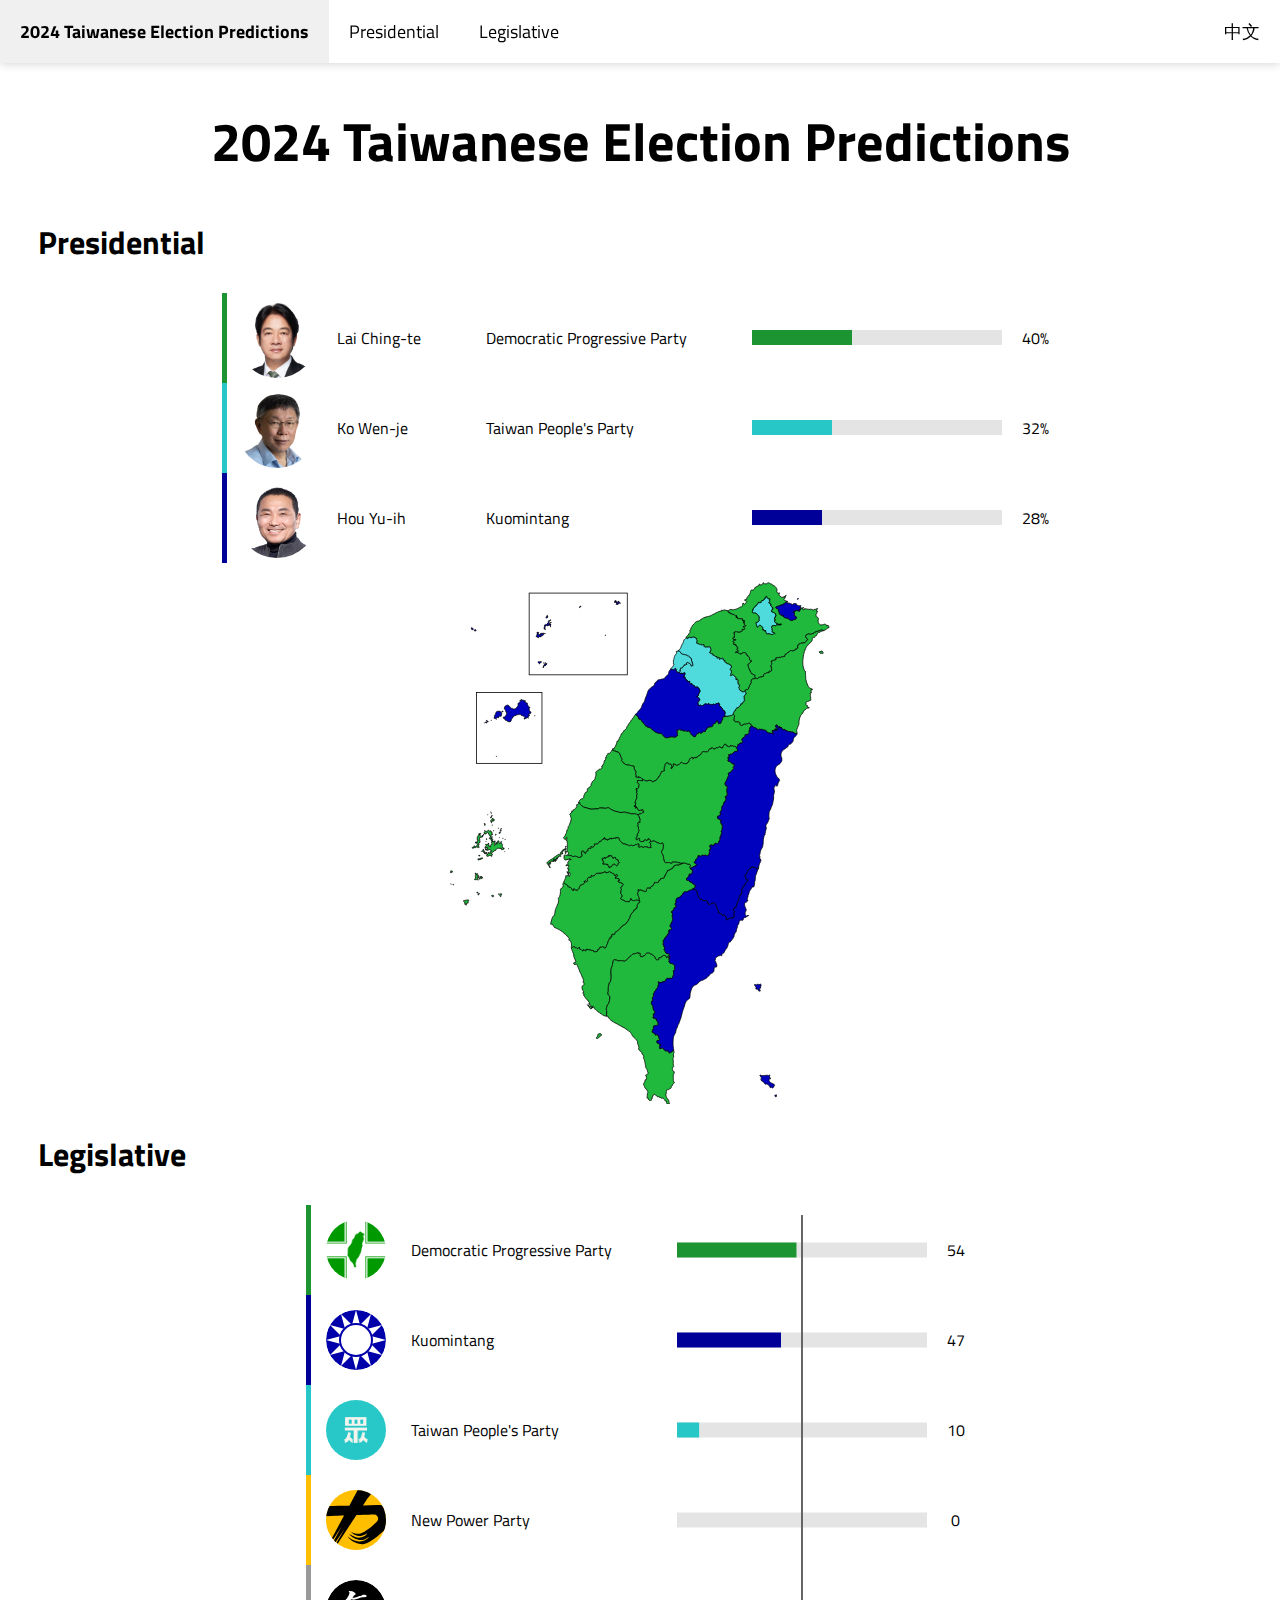
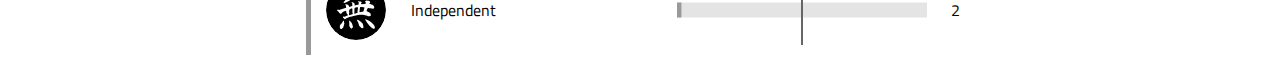
==== index.html @ 9180827b "renaming home to index" ====
<html>
<head>
	<title>2024 Taiwanese Election Predictions</title>
	<link rel="stylesheet" href="index.css">
	<link rel="stylesheet" href="https://fonts.googleapis.com/css?family=Titillium+Web">
	<link rel="icon" href="img/vote.png">
</head>
<body>

<div class="navbar">
	<ul>
		<li id="nav-title"><a href="#main">2024 Taiwanese Election Predictions</a></li>
		<li ><a href="#presidential">Presidential</a></li>
		<li ><a href="#legislative">Legislative</a></li>
		<li id="lang-zh"><a href="zh-tw.html">中文</a></li>
	</ul>
</div>

<div id="main">
	<h1>2024 Taiwanese Election Predictions</h1>

	<div class="presidential">
		<h2 id="presidential">Presidential</h2>
		<table>
			<tr class="dpp-row">
				<td class="image"><img src="img/laichingte.png" alt="Lai Ching-te"></td>
				<td class="nominee">Lai Ching-te</td>
				<td class="party">Democratic Progressive Party</td>
				<td class="share-bar">
					<svg width="250" height="15">
						<rect x="0" y="0" width="250" height="15" style="fill: #E4E4E4" />
						<rect x="0" y="0" width="100" height="15" style="fill: #1B9431" />
					</svg>
				</td>
				<td class="vote">40%</td>
			</tr>
			<tr class="tpp-row">
				<td class="image"><img src="img/kowenje.png" alt="Ko Wen-je"></td>
				<td class="nominee">Ko Wen-je</td>
				<td class="party">Taiwan People's Party</td>
				<td class="share-bar">
					<svg width="250" height="15">
						<rect x="0" y="0" width="250" height="15" style="fill: #E4E4E4" />
						<rect x="0" y="0" width="80" height="15" style="fill: #28C7C7" />
					</svg>
				</td>
				<td class="vote">32%</td>
			</tr>
			<tr class="kmt-row">
				<td class="image"><img src="img/houyuih.png" alt="Hou Yu-ih"></td>
				<td class="nominee">Hou Yu-ih</td>
				<td class="party">Kuomintang</td>
				<td class="share-bar">
					<svg width="250" height="15">
						<rect x="0" y="0" width="250" height="15" style="fill: #E4E4E4" />
						<rect x="0" y="0" width="70" height="15" style="fill: #000099" />
					</svg>
				</td>
				<td class="vote">28%</td>
			</tr>
		</table>
		<svg id="presidential-map" xmlns="http://www.w3.org/2000/svg" viewbox="0 0 1440 2055">
			<g fill="#F0F0F0" stroke="#000000" stroke-width="3">
				<path class="taipei county" d="M 1207.6293 134.4372 1207.5998 134.5578 1207.5789 134.6274 1207.537 134.7604 1207.6724 134.9954 1207.9014 135.1694 1207.9248 135.2117 1207.9974 135.3223 1208.2608 135.4317 1208.3937 135.4926 1208.6559 135.6244 1208.8037 135.6256 1208.9304 135.5945 1208.9908 135.5821 1209.0917 135.5349 1209.1939 135.515 1209.3231 135.5336 1209.4844 135.4665 1209.5484 135.4367 1209.7084 135.3658 1209.7872 135.3347 1209.9841 135.2825 1210.1171 135.2688 1210.2254 135.285 1210.2796 135.3248 1210.346 135.4155 1210.3817 135.4404 1210.4962 135.4727 1210.5738 135.4752 1210.7941 135.4143 1210.895 135.4255 1211.1585 135.7052 1211.3653 135.8058 1211.4945 135.8369 1211.6348 135.8817 1211.8613 136.0669 1211.9721 136.1129 1212.0964 135.9836 1212.1481 135.8407 1212.1789 135.7375 1212.5987 135.4217 1212.8793 135.3919 1213.1095 135.4105 1213.2314 135.4329 1213.2991 135.4652 1213.4382 135.5162 1213.6007 135.5423 1213.7964 135.561 1214.2334 135.7226 1214.3626 135.7996 1214.3774 135.8456 1214.2986 135.9078 1214.1189 136.0482 1214.1115 136.0545 1213.9675 136.2447 1213.9379 136.3453 1213.8998 136.5231 1213.8444 136.6648 1213.8641 136.7655 1213.9761 136.9196 1214.077 136.9905 1214.2137 137.0788 1214.3158 137.1782 1214.3552 137.2354 1214.4143 137.3435 1214.4131 137.433 1214.338 137.6431 1214.3799 137.7687 1214.4562 137.9415 1214.3749 138.1055 1214.418 138.1652 1214.4439 138.1863 1214.5005 138.2547 1214.5226 138.3057 1214.5386 138.5257 1214.5251 138.5655 1214.4771 138.6488 1214.434 138.7445 1214.4254 138.7818 1214.4414 138.8725 1214.5066 138.9695 1214.5497 139.095 1214.5386 139.2007 1214.3811 139.2703 1214.2962 139.2504 1214.2703 139.2305 1213.9761 139.417 1214.0426 139.6756 1214.0438 139.8459 1213.997 139.9441 1213.9478 139.9851 1213.7988 140.0858 1213.7435 140.1168 1213.6401 140.1728 1213.5662 140.2673 1213.5416 140.3617 1213.4886 140.4811 1213.3705 140.7769 1213.4973 141.0678 1213.613 141.2331 1213.6721 141.3027 1213.8112 141.488 1213.8592 141.5837 1213.8936 141.6918 1213.8936 141.7913 1213.853 141.9454 1213.8333 142.0436 1213.805 142.1319 1213.7631 142.1841 1213.6561 142.204 1213.5551 142.2239 1213.352 142.3283 1213.3139 142.3855 1213.2018 142.6217 1213.1686 142.7087 1213.1464 142.8852 1213.0984 142.9759 1213.0098 143.0542 1212.9113 143.1897 1212.9003 143.2768 1212.9323 143.3861 1212.9827 143.5303 1213.096 143.6571 1213.1784 143.82 1213.1206 144.0587 1213.5957 144.4353 1213.6339 144.5646 1213.6204 144.9176 1213.6745 145.0109 1213.7619 145.1675 1213.8419 145.3229 1213.9293 145.4298 1213.9773 145.482 1214.077 145.6125 1214.2248 145.8126 1214.2728 145.9755 1214.2875 146.0103 1214.3109 146.1247 1214.1078 146.2689 1214.0352 146.4603 1214.034 146.6169 1214.045 146.8432 1214.0475 146.8867 1214.0266 146.96 1213.9515 147.0868 1213.8764 147.2161 1213.7755 147.3342 1213.6314 147.4572 1213.5736 147.5418 1213.4899 147.676 1213.4173 147.8588 1213.3126 147.9632 1212.968 148.2528 1212.8338 148.4567 1212.7119 148.5922 1212.5433 148.7302 1212.2515 148.8818 1212.0915 149.0198 1211.7469 149.5282 1211.449 149.7283 1211.0944 150.8459 1211.0391 151.1691 1210.9061 151.7272 1210.9024 151.808 1210.9283 151.8851 1211.689 152.5949 1211.8798 152.6943 1212.2897 152.7789 1212.7685 152.7838 1213.0184 152.7441 1213.1452 152.7416 1213.5564 152.7838 1213.8665 152.7403 1214.1078 152.5849 1214.2666 152.672 1214.3097 152.8062 1214.3232 152.8646 1214.3897 153.0039 1214.5079 153.0523 1214.7565 153.0958 1214.9055 153.1555 1215.0138 153.2376 1215.1381 153.332 1215.2304 153.4178 1215.3068 153.4862 1215.5874 153.7224 1215.7056 153.8106 1215.7807 153.8529 1215.9272 153.915 1215.9949 153.9374 1216.2755 153.9424 1216.3814 153.9598 1216.5562 154.0555 1216.646 154.1898 1216.7384 154.2096 1216.9649 154.1922 1217.0215 154.1649 1217.1421 154.1301 1217.3908 153.9461 1217.701 153.7597 1217.7416 153.8765 1217.7662 153.9934 1217.7933 154.1214 1217.8708 154.4595 1217.9078 154.6335 1217.9188 154.682 1217.9459 154.8299 1217.9632 154.8909 1217.9915 155.004 1218.021 155.1059 1218.0456 155.2228 1218.0555 155.3396 1218.0579 155.3955 1218.0444 155.5087 1218.0616 155.7001 1218.0998 155.812 1218.1909 156.0009 1218.2906 156.206 1218.3214 156.2682 1218.3866 156.4024 1218.6956 157.1495 1218.7411 157.2863 1218.6266 157.6368 1218.6414 157.832 1218.6734 157.9501 1218.7079 158.0321 1218.778 158.2335 1218.7657 158.3839 1218.7423 158.5169 1218.6488 158.768 1218.522 158.8749 1218.3263 158.9905 1218.2266 159.0539 1218.2167 159.0788 1218.1675 159.2317 1218.1379 159.3311 1218.1219 159.4455 1218.1047 159.5711 1217.9262 159.9079 1217.8511 159.9726 1217.7404 160.0658 1217.632 160.1242 1217.4991 160.2485 1217.5237 160.4076 1217.6222 160.4959 1217.6591 160.5183 1217.8647 160.6451 1218.0124 160.7172 1218.0998 160.7681 1218.4186 160.9546 1218.5097 161.018 1218.6143 161.1038 1218.9553 161.2219 1219.1387 161.2281 1219.2557 161.2467 1219.3726 161.2741 1219.7148 161.565 1219.7923 161.7104 1219.8367 161.877 1219.8687 162.3518 1219.8637 162.6638 1219.865 162.7347 1219.9733 162.9522 1220.2109 163.171 1220.4718 163.539 1220.6072 163.7217 1220.7463 164.0188 1220.8928 164.3954 1221.0048 164.8268 1221.0036 165.0617 1220.9654 165.1823 1220.9051 165.4086 1220.8891 165.4657 1220.9027 165.5528 1221.4123 165.9443 1222.2444 167.262 1222.3355 167.4074 1222.4204 167.4509 1222.6137 167.5305 1222.7159 167.5653 1222.8857 167.6262 1223.3252 167.8636 1223.4113 167.9047 1223.5086 168.0103 1223.5898 168.1558 1223.7092 168.2838 1223.9259 168.5536 1223.9813 168.648 1224.0268 168.7549 1224.1991 168.796 1224.5758 168.9799 1224.7026 169.0657 1224.8306 169.1564 1224.987 169.2857 1225.2368 169.5903 1225.3058 169.7531 1225.4079 169.7382 1225.4744 169.7034 1225.5766 169.6375 1225.6467 169.5704 1225.728 169.466 1225.7809 169.3193 1226.1613 169.42 1226.1551 169.4796 1226.0973 169.5145 1225.9963 169.5953 1225.9853 169.7357 1225.9803 169.8128 1225.9742 169.9582 1225.936 170.131 1225.7428 170.4356 1225.5864 170.6556 1225.5815 170.7675 1225.5926 170.847 1225.5581 171.0335 1225.5827 171.2796 1225.6074 171.3716 1225.6874 171.5767 1225.7231 171.6861 1225.7255 171.798 1225.7169 171.895 1225.5778 172.4742 1225.5815 172.7241 1225.5938 172.8484 1225.6221 172.9031 1225.744 172.9391 1225.9299 172.9727 1226.0419 172.9938 1226.2401 173.0224 1226.4826 173.056 1226.7521 173.046 1227.0045 173.1107 1227.1793 173.1617 1227.2384 173.1853 1227.3073 173.2151 1227.3122 173.2188 1227.2679 173.3954 1227.1793 173.7422 1227.146 173.823 1227.0907 173.8739 1226.9688 174.0144 1226.6697 174.3587 1226.5072 174.544 1226.2536 174.7913 1226.1268 174.9629 1225.8695 175.163 1225.6591 175.4315 1225.616 175.6118 1225.5237 175.7162 1225.4326 175.7759 1225.3513 175.8194 1225.0103 175.9636 1224.7925 175.7323 1224.6509 175.5919 1224.5093 175.5683 1224.401 175.6466 1224.2065 175.6553 1224.0404 175.8604 1223.9567 176.1475 1223.932 176.2383 1223.852 176.467 1223.8016 176.8051 1223.8065 177.2439 1223.6785 177.6243 1223.6366 177.7275 1223.6255 177.7996 1223.6132 177.9935 1223.479 178.303 1223.335 178.492 1223.2944 178.5902 1223.2045 178.8139 1223.1775 178.8537 1223.0421 178.9805 1222.914 178.9246 1222.6875 179.0253 1222.594 179.1061 1222.5718 179.2229 1222.5595 179.3348 1222.5127 179.4976 1222.4697 179.6045 1222.333 179.9253 1222.2555 180.2261 1222.2124 180.333 1222.189 180.4014 1222.0991 180.6214 1222.0499 180.7084 1221.9761 180.8016 1221.9194 180.9197 1221.8148 181.1559 1221.8394 181.3063 1221.8776 181.3784 1221.7717 181.55 1221.7151 181.6084 1221.5821 181.7327 1221.5674 181.7526 1221.5181 181.8607 1221.4283 182.0385 1221.4012 182.0584 1221.2781 182.2386 1221.2252 182.3567 1221.1993 182.3766 1221.0824 182.5332 1220.9236 182.578 1220.8423 182.7247 1220.8239 182.7968 1220.8214 182.9646 1220.8522 183.0417 1220.8805 183.0914 1220.9839 183.207 1221.0688 183.2965 1221.139 183.3736 1221.1673 183.422 1221.2239 183.5265 1221.2843 183.6818 1221.3163 183.8211 1221.4024 184.3183 1221.5563 184.5421 1221.8419 185.1561 1221.9773 185.3575 1222.1151 185.4296 1222.2173 185.4918 1222.3663 185.6235 1222.4943 185.621 1222.6531 185.6111 1222.7454 185.6297 1222.887 185.7404 1222.9497 185.8237 1222.983 185.8746 1223.1787 185.9144 1223.3695 185.8125 1223.5357 185.8485 1223.7425 185.9007 1223.8299 185.9169 1223.9874 185.9331 1224.0379 185.9306 1224.1795 185.9268 1224.3013 185.9119 1224.6275 185.9741 1225.0584 186.2724 1225.275 186.3184 1225.4079 186.3495 1225.467 186.3793 1225.7465 186.5148 1225.8043 186.5136 1226.2487 186.5322 1226.5207 186.5397 1226.5626 186.5496 1226.6524 186.6217 1226.7571 186.7125 1226.8678 186.7448 1227.3295 186.8032 1227.6557 186.976 1227.732 187.027 1227.7935 187.0866 1227.9659 187.2072 1228.0373 187.2395 1228.2625 187.3825 1228.3056 187.4198 1228.3881 187.4844 1228.4385 187.5304 1228.7894 187.7964 1229.2411 187.9406 1229.3999 188.0289 1229.5981 188.0774 1229.779 188.0799 1229.9452 188.0761 1230.1631 188.0736 1230.4019 188.1047 1230.5693 188.1557 1230.7121 188.2352 1231.0112 188.3546 1231.1405 188.408 1231.3337 188.4888 1231.5344 188.6691 1231.6821 188.8655 1231.7276 188.8978 1231.8803 189.1141 1231.9012 189.1676 1231.9578 189.2794 1232.0908 189.4497 1232.108 189.574 1232.14 189.6598 1232.1942 189.7257 1232.273 189.814 1232.364 189.9246 1232.4391 190.0762 1232.7038 190.2242 1232.8934 190.3249 1232.9537 190.3771 1233.0472 190.4964 1233.0743 190.5449 1233.1211 190.6356 1233.2774 190.7251 1233.3353 190.75 1233.4719 190.8619 1233.8018 191.1416 1233.9581 191.2684 1234.1674 191.4536 1234.3828 191.5493 1234.453 191.5853 1234.5798 191.691 1234.6376 191.7333 1234.6881 191.788 1234.7373 191.8588 1234.7878 191.9682 1234.8838 192.1559 1235.1891 192.3846 1235.3319 192.4294 1235.4353 192.4617 1235.5177 192.494 1235.5879 192.5313 1235.727 192.5239 1235.8526 192.4841 1235.9621 192.448 1236.1172 192.4518 1236.1689 192.4431 1236.3142 192.4244 1236.3462 192.4294 1236.516 192.4381 1236.5862 192.4381 1236.6896 192.4518 1236.7807 192.4816 1236.8952 192.6072 1237.0195 192.7911 1237.102 192.9341 1237.1586 193.0708 1237.1377 193.1765 1237.086 193.2623 1236.7795 193.5109 1236.6958 193.5867 1236.6884 193.6128 1236.6539 193.716 1236.596 193.9683 1236.5788 194.0367 1236.5517 194.1548 1236.537 194.4258 1236.6441 194.5551 1236.7635 194.7316 1236.7893 194.7751 1236.8225 194.8721 1236.8435 194.964 1236.889 195.2002 1237.006 195.4004 1237.1167 195.552 1237.1709 195.6428 1237.2091 195.8118 1237.1414 195.8864 1237.0761 195.9486 1237.0687 195.9896 1237.0429 196.0567 1237.0293 196.1475 1237.1118 196.3613 1237.1377 196.401 1237.1968 196.4557 1237.2509 196.5117 1237.3851 196.6745 1237.4072 196.7093 1237.4762 196.8113 1237.6399 196.9741 1237.9341 197.2936 1238.1015 197.4502 1238.1987 197.6068 1238.2443 197.9014 1238.2541 198.0407 1238.2468 198.0755 1238.2689 198.2619 1238.2898 198.3191 1238.3502 198.4297 1238.4265 198.5665 1238.4265 198.6386 1238.4142 198.6759 1238.3231 198.8362 1238.2468 198.9593 1238.1778 199.1408 1238.0904 199.29 1238.0116 199.3981 1237.8935 199.5535 1237.8972 199.863 1237.9427 199.9911 1238.0523 200.1402 1238.1015 200.2223 1238.1298 200.3143 1238.1298 200.3951 1238.0633 200.5952 1238.0129 200.7232 1237.9464 200.8811 1237.859 200.9905 1237.7187 201.0775 1237.294 201.1359 1237.1574 201.1658 1236.9973 201.2876 1236.969 201.3274 1236.8964 201.4107 1236.8656 201.4455 1236.8102 201.5412 1236.7622 201.6195 1236.5616 201.8184 1236.3868 201.9613 1236.2735 202.0633 1236.1246 202.2261 1236.0975 202.3231 1236.132 202.5021 1236.1443 202.5406 1236.2292 202.6699 1236.2809 202.7718 1236.2711 202.9409 1236.1234 203.0913 1235.9892 203.1261 1235.9375 203.2554 1235.9498 203.3126 1235.9953 203.4195 1236.0692 203.4655 1236.0938 203.4742 1236.1788 203.458 1236.3031 203.3511 1236.4151 203.187 1236.4926 203.1112 1236.5579 203.0565 1236.5862 203.0515 1236.5813 203.146 1236.5702 203.2019 1236.564 203.2902 1236.5517 203.407 1236.5148 203.5413 1236.4963 203.5724 1236.4471 203.6668 1236.3548 203.7476 1236.0483 203.8695 1235.6519 204.0161 1235.5928 204.1094 1235.5928 204.1641 1235.5781 204.2486 1235.5941 204.3779 1235.6002 204.5184 1235.6101 204.7446 1235.5633 204.9161 1235.4759 205.1076 1235.455 205.1921 1235.402 205.3947 1235.0968 205.4531 1234.933 205.3885 1234.8838 205.3686 1234.837 205.3748 1234.7558 205.4121 1234.5834 205.8957 1234.5194 205.9802 1234.4702 206.0312 1234.3668 206.1418 1234.2806 206.2288 1234.2326 206.4302 1234.2597 206.6689 1234.3508 206.8479 1234.4591 206.9299 1234.501 206.9585 1234.5884 207.1238 1234.5908 207.5763 1234.6007 207.7367 1234.6142 207.7852 1234.6155 207.9642 1234.6635 208.1146 1234.7065 208.2004 1234.7336 208.3856 1234.7016 208.4602 1234.4517 208.4452 1234.4087 208.5733 1234.1145 208.9226 1233.9741 209.0021 1233.8449 209.022 1233.7538 208.9947 1233.7119 208.9885 1233.675 209.1414 1233.4313 209.2992 1233.3094 209.385 1233.2122 209.5392 1233.1568 209.5752 1232.8318 209.5615 1232.7247 209.5702 1232.6705 209.6026 1232.6398 209.7256 1232.6398 209.794 1232.6755 209.9295 1232.7641 210.0662 1232.817 210.157 1232.8404 210.2228 1232.849 210.3223 1232.8478 210.4205 1232.8355 210.4814 1232.8269 210.5659 1232.801 210.6492 1232.7592 210.7897 1232.79 210.9003 1232.8355 211.0209 1232.7284 211.0532 1232.6016 210.9588 1232.5105 210.8456 1232.4588 210.7425 1232.4231 210.6492 1232.3222 210.597 1232.1942 210.6554 1232.1732 210.7014 1232.1696 210.9675 1232.1708 211.047 1232.1499 211.1328 1232.0403 211.4063 1232.0255 211.446 1231.9591 211.6002 1231.9135 211.6959 1231.8938 211.7382 1231.8889 211.7469 1231.9948 211.8003 1232.3628 211.9308 1232.529 211.993 1232.6152 212.0377 1232.7863 212.1123 1232.8724 212.1409 1233.0029 212.167 1233.1543 212.2354 1233.6208 212.5462 1233.8781 212.76 1234.0603 212.9278 1234.4764 213.3691 1234.5674 213.4698 1234.8235 213.8191 1234.8764 213.9086 1235.0364 214.2355 1235.0684 214.3151 1235.1054 214.4481 1235.2198 214.7613 1235.2999 214.949 1235.3528 215.0472 1235.4242 215.174 1235.4931 215.2934 1235.5842 215.4363 1235.6778 215.5693 1235.8341 215.7856 1235.8636 215.8291 1235.9252 215.9149 1235.9658 216.0007 1236.084 216.1859 1236.1332 216.2779 1236.1837 216.3811 1236.2181 216.4855 1236.228 216.5551 1236.1985 216.6918 1236.0729 216.795 1235.8107 216.9144 1235.7541 216.9056 1235.6519 216.7341 1235.5559 216.6545 1235.4685 216.5924 1235.3319 216.5004 1235.2358 216.3985 1235.0832 216.2282 1234.9675 216.1312 1234.5601 215.946 1234.4 215.9398 1234.2363 215.9659 1234.0751 216.2095 1234.0615 216.3487 1234.0628 216.447 1234.1206 216.6235 1234.24 216.7987 1234.3471 216.9827 1234.3754 217.0436 1234.5305 217.4414 1234.5256 217.6154 1234.5145 217.6851 1234.4567 217.792 1233.9717 218.0381 1233.6565 218.1873 1233.4337 218.2954 1233.2589 218.3824 1233.0029 218.5018 1232.9746 218.5465 1232.7383 218.8424 1232.5339 219.0487 1232.4724 219.1009 1232.2988 219.2476 1232.2545 219.2687 1232.0772 219.4092 1232.0157 219.5994 1232.0034 220.0966 1232.0071 220.3564 1232.0735 220.5081 1232.1105 220.8201 1232.1203 220.9568 1232.2028 221.1209 1232.3653 221.3621 1232.4305 221.4765 1232.4847 221.5958 1232.5647 221.7599 1232.6902 221.9936 1232.801 222.2136 1232.8773 222.3727 1233.0681 222.7556 1233.1654 222.947 1233.2983 223.2006 1233.3365 223.2789 1233.419 223.4443 1233.5531 223.6755 1233.6171 223.7575 1233.7279 223.847 1233.8166 223.9266 1233.9667 224.0994 1234.0529 224.2199 1234.1883 224.425 1234.2252 224.5195 1234.2856 224.6413 1234.384 224.8017 1234.4296 224.875 1234.6278 225.1672 1234.7312 225.3064 1234.8383 225.4295 1234.9096 225.4978 1234.9897 225.5786 1235.0352 225.6134 1235.2297 225.6756 1235.2999 225.6818 1235.5424 225.7638 1235.7799 225.9453 1235.9116 226.0709 1236.2342 226.4015 1236.3646 226.5457 1236.4619 226.6874 1236.5099 226.7931 1236.6724 226.9808 1236.8189 226.9932 1236.8976 226.9572 1237.1044 226.8839 1237.2595 226.8466 1237.3371 226.8689 1237.4713 226.8963 1237.5279 226.9236 1237.6313 226.9734 1237.7999 227.0865 1237.8787 227.1499 1237.9045 227.176 1238.0363 227.2394 1238.1926 227.2829 1238.3686 227.3189 1238.733 227.4171 1238.8942 227.4706 1239.1232 227.5887 1239.1712 227.6185 1239.3165 227.9044 1239.3694 228.1381 1239.3903 228.4439 1239.4974 228.4787 1239.634 228.4253 1239.8827 228.3084 1240.0661 228.25 1240.268 228.1891 1240.4809 228.1381 1240.7136 228.0685 1240.7936 228.0511 1240.9142 228.0399 1241.0706 228.0685 1241.2047 228.1157 1241.2478 228.1468 1241.3414 228.3258 1241.3672 228.4377 1241.4017 228.5471 1241.4411 228.618 1241.6306 228.6416 1241.8867 228.5235 1242.0122 228.6242 1242.0565 228.6702 1242.1587 228.7435 1242.219 228.7796 1242.3064 228.828 1242.3815 228.8591 1242.5649 228.8976 1242.8222 228.9586 1242.9871 229.0443 1243.1275 229.0928 1243.2247 229.1214 1243.2764 229.1363 1243.349 229.1898 1243.434 229.2258 1243.5078 229.2457 1243.6014 229.3315 1243.6235 229.3713 1243.6666 229.4421 1243.7085 229.5117 1243.7319 229.5689 1243.7713 229.6137 1244.0113 229.7877 1244.3978 230.0835 1244.4827 230.1594 1244.5751 230.2451 1244.7573 230.2762 1244.8656 230.2924 1245.3826 230.6106 1245.4466 230.6454 1245.8343 230.7287 1245.9587 230.8319 1246.0768 230.8704 1246.1642 230.9052 1246.2701 231.0096 1246.4264 231.1327 1246.6751 231.2421 1246.7058 231.3304 1246.776 231.4596 1246.893 231.5367 1247.1675 231.6063 1247.2339 231.6013 1247.3841 231.6001 1247.506 231.6821 1247.5847 231.7331 1247.6869 231.7219 1247.7792 231.7542 1247.89 231.8798 1248.0968 232.0737 1248.1091 232.1707 1248.0759 232.295 1248.071 232.4379 1248.3061 232.5747 1248.3787 232.5461 1248.5277 232.464 1248.7701 232.2477 1248.8625 232.1881 1249.0126 232.3099 1249.1776 232.5175 1249.297 232.6058 1249.3807 232.5809 1249.4989 232.5225 1249.6195 232.479 1249.7832 232.5585 1250.0245 232.75 1250.0614 232.7698 1250.2978 232.7002 1250.443 232.6704 1250.5575 232.6779 1250.6055 232.689 1250.8197 232.5337 1250.8357 232.5013 1250.9095 232.4616 1250.9711 232.4814 1251.1816 232.704 1251.2924 232.7798 1251.3293 232.7947 1251.5829 232.8357 1251.6961 232.8382 1251.7774 232.8034 1251.8869 232.7412 1252.0297 232.6368 1252.1036 232.5921 1252.2242 232.6095 1252.3276 232.6617 1252.4125 232.6915 1252.5295 232.6853 1252.607 232.7848 1252.644 232.8531 1252.6833 232.8482 1252.7313 232.7997 1252.9086 232.7164 1253.3542 232.6244 1253.6361 232.5088 1253.7974 232.3845 1253.817 232.3422 1253.8626 232.2042 1253.9426 232.0774 1254.1482 231.9308 1254.2466 231.891 1254.3267 231.85 1254.4301 231.7841 1254.5741 231.6933 1254.8806 231.5541 1254.9618 231.487 1255.0369 231.4422 1255.2376 231.3042 1255.3471 231.2446 1255.4678 231.1924 1255.5355 231.1576 1255.6512 231.1029 1255.7435 231.0817 1255.9331 231.0755 1256.0008 231.088 1256.1509 231.1315 1256.3319 231.1812 1256.8144 231.2346 1257.0015 231.3018 1257.1295 231.3975 1257.6465 231.5802 1257.7832 231.6175 1257.9814 231.5603 1258.0872 231.4783 1258.1451 231.4298 1258.2879 231.3863 1258.3297 231.3813 1258.3186 231.6411 1258.2583 231.7903 1258.1241 232.0625 1258.0724 232.1893 1258.0023 232.249 1257.8533 232.387 1257.8336 232.428 1257.8139 232.5486 1257.8016 232.7512 1257.809 232.868 1257.8644 233.0819 1257.9383 233.3292 1258.0884 233.6649 1258.0884 233.7059 1258.0466 233.8401 1257.8743 234.3933 1257.8349 234.4853 1257.6416 234.6059 1257.5517 234.7389 1257.489 234.9887 1257.4471 235.1976 1257.3006 235.3691 1257.0865 235.4574 1256.7541 235.5742 1256.4636 235.527 1256.1928 235.4611 1255.9035 235.3592 1255.7595 235.2672 1255.6179 235.2038 1255.4985 235.2013 1255.4444 235.1976 1255.2376 235.1789 1255.0751 235.1827 1255.0209 235.1827 1254.9668 235.1864 1254.7575 235.1988 1254.7009 235.2038 1254.4941 235.1566 1254.451 235.1715 1254.3944 235.1653 1254.3119 235.1068 1253.9229 235.2896 1253.7949 235.1976 1253.5438 235.1081 1253.5216 235.113 1253.3998 235.0733 1253.2705 235.0136 1253.1499 234.9614 1253.0662 234.9974 1252.9037 235.0584 1252.6846 234.9216 1252.4556 234.7861 1252.3116 234.7289 1252.1109 234.6631 1251.9103 234.6432 1251.6284 234.7526 1251.5583 234.7588 1251.4918 234.7749 1251.2505 234.8135 1251.0068 234.8992 1250.8702 234.9253 1250.7409 234.9378 1250.5796 234.939 1250.3852 234.9166 1250.2165 234.8856 1249.974 234.8818 1249.8977 234.8968 1249.8337 234.9527 1249.7463 235.0285 1249.6921 235.0745 1249.6195 235.1429 1249.5604 235.2299 1249.4927 235.3269 1249.4066 235.4052 1249.361 235.44 1249.2601 235.5257 1249.0336 235.614 1248.8095 235.7806 1248.5769 235.977 1248.2839 236.1771 1247.9626 236.2169 1247.7571 235.9857 1247.7152 235.8676 1247.6217 235.6476 1247.565 235.5419 1247.4592 235.394 1247.3952 235.3368 1247.3016 235.1976 1247.2265 235.1292 1247.1502 235.0695 1247.1133 235.0409 1246.9607 234.9788 1246.8868 234.9589 1246.8277 234.9477 1246.6837 234.893 1246.5594 234.8147 1246.3698 234.6991 1246.2578 234.5897 1246.1211 234.6084 1245.9993 234.6631 1245.9168 234.7041 1245.774 234.7376 1245.4675 234.9365 1245.3764 234.995 1245.193 235.1242 1245.0748 235.2013 1245.0428 235.2038 1244.921 235.1951 1244.8533 235.1839 1244.7831 235.1727 1244.7068 235.1615 1244.5369 235.1479 1243.7836 235.0621 1243.6002 234.9651 1243.5768 234.9452 1243.5201 234.9092 1243.3257 234.8706 1243.2641 234.9179 1243.0893 235.0409 1242.9465 235.0671 1242.7286 235.1416 1242.6191 235.1914 1242.4701 235.2983 1242.3261 235.2846 1242.3606 235.0037 1242.3471 234.944 1242.2806 234.9005 1242.1809 234.8719 1241.963 234.8247 1241.8239 234.7737 1241.6725 234.6581 1241.6183 234.6046 1241.4952 234.4878 1241.3684 234.3958 1241.297 234.3734 1241.201 234.3796 1241.1419 234.3436 1241.057 234.2852 1240.9979 234.2168 1240.8576 234.0999 1240.6385 233.9781 1240.0686 234.274 1239.991 234.3399 1239.8421 234.5052 1239.8039 234.5661 1239.6291 234.985 1239.5491 235.2137 1239.5048 235.3517 1239.4937 235.4487 1239.506 235.532 1239.5146 235.6438 1239.5208 235.7346 1239.5183 235.8228 1239.5072 235.9136 1239.4765 235.9931 1239.4038 236.1336 1239.3041 236.2915 1239.1687 236.519 1239.122 236.5973 1239.037 236.6992 1238.9484 236.8832 1238.8868 237.061 1238.845 237.2027 1238.7268 237.3556 1238.648 237.4003 1238.5213 237.4737 1238.1495 237.5445 1237.9513 237.5097 1237.7322 237.5321 1237.603 237.7011 1237.5131 237.8615 1237.4565 237.9286 1237.4072 237.9858 1237.2805 238.0902 1237.0798 238.1959 1236.985 238.2506 1236.6834 238.3277 1236.02 238.7006 1235.951 238.7714 1235.8673 238.8398 1235.7553 238.8696 1235.4303 238.8112 1235.3306 238.7714 1235.2482 238.7254 1235.0844 238.626 1234.997 238.5725 1234.8198 238.4868 1234.6992 238.4631 1234.6155 238.4346 1234.4456 238.2854 1234.2375 238.1996 1234.0923 238.2207 1233.9741 238.2904 1233.7993 238.3774 1233.6528 238.3799 1233.2749 238.2941 1232.9611 238.2655 1232.7493 238.2158 1232.6065 238.1424 1232.4908 238.0082 1232.4219 237.8913 1232.3714 237.8056 1232.2459 237.6688 1232.0982 237.5147 1231.9812 237.4637 1231.868 237.4824 1231.7658 237.5097 1231.4765 237.5706 1231.383 237.598 1231.2082 237.6539 1231.0666 237.6651 1230.8118 237.7123 1230.6875 237.7645 1230.5484 237.7993 1230.4167 237.7409 1230.3342 237.6775 1230.2653 237.5942 1230.2345 237.5433 1230.1274 237.5209 1230.0449 237.5358 1229.8677 237.5893 1229.3704 237.3618 1229.0651 237.3891 1228.9875 237.3916 1228.8004 237.2996 1228.649 237.1853 1228.5863 237.0659 1228.521 236.918 1228.4484 236.8099 1228.281 236.826 1228.1628 236.9379 1228.0508 237.0846 1227.9929 237.23 1227.9339 237.3941 1227.8834 237.4848 1227.6963 237.6502 1227.4612 237.6663 1226.7854 237.7161 1226.5306 237.7322 1226.1576 237.8031 1226.0665 237.8192 1225.8745 237.8379 1225.7551 237.8416 1225.6197 237.8913 1225.5901 237.9423 1225.5003 238.1039 1225.3784 238.3774 1225.3427 238.4905 1225.3316 238.5962 1225.2799 238.8075 1225.1334 239.0834 1225.0879 239.1779 1225.051 239.393 1225.0596 239.5508 1225.0387 239.8082 1225.0091 239.925 1224.9476 240.0543 1224.8639 240.1836 1224.4761 240.2159 1224.3863 240.1798 1224.2582 240.155 1224.1462 240.1699 1223.8754 240.3452 1223.8003 240.3663 1223.6465 240.3576 1223.4384 240.2867 1223.0027 240.3725 1222.7725 240.3713 1222.5509 240.3626 1222.4512 240.3514 1222.2185 240.3539 1222.1632 240.3725 1222.0548 240.4919 1222.0204 240.6025 1222.1668 241.3197 1221.6289 242.032 1221.1821 244.8091 1221.3064 246.1454 1222.3835 246.5556 1223.3892 247.5712 1223.804 248.547 1223.7695 249.9181 1223.3129 251.0531 1222.5398 252.1669 1223.1467 252.9649 1223.0347 253.7866 1224.5303 254.5138 1224.5315 255.9533 1223.4864 256.8272 1223.9136 260.4744 1223.2156 261.3607 1223.8397 262.5143 1225.083 262.9667 1226.2918 263.8207 1228.926 263.9189 1229.5464 263.7014 1230.701 264.4124 1231.2279 264.3553 1232.1745 265.3957 1233.9618 266.1751 1234.1883 266.7768 1234.0123 268.0137 1233.2282 268.215 1232.5708 267.8123 1231.5258 268.5979 1230.8475 268.4487 1228.5026 269.8671 1228.0643 270.383 1226.3964 270.4675 1224.1868 271.7106 1222.8205 271.4968 1222.0659 271.9381 1220.8731 271.3153 1220.1038 269.7913 1218.9245 269.5675 1217.6443 270.2872 1216.0441 270.3954 1215.34 269.5911 1214.1681 269.4942 1212.2749 268.4425 1210.1097 268.3033 1210.0026 269.2095 1209.2813 269.8944 1207.9087 269.7092 1206.0857 269.9118 1204.7144 269.606 1203.044 269.575 1201.6014 267.4381 1201.0413 265.1906 1200.3064 264.5442 1199.8103 262.6871 1199.0841 262.3377 1198.6742 260.3501 1199.1358 258.0566 1198.4341 256.8036 1197.4912 256.5002 1197.5749 257.3878 1196.536 258.5202 1195.5205 258.8074 1194.3227 258.5202 1193.9732 257.9459 1194.2895 256.6308 1193.8944 255.9235 1191.7501 256.223 1190.0944 255.7034 1189.9258 255.2323 1190.1732 253.5865 1189.7399 252.5435 1189.0383 252.045 1188.6308 253.1775 1187.3322 254.6356 1187.3543 253.0681 1187.1426 251.7691 1186.7253 250.4924 1187.2694 248.4177 1188.1951 247.6383 1188.4154 246.936 1187.7642 245.632 1187.3654 244.0732 1187.3593 244.062 1187.2694 243.929 1187.2029 243.8333 1187.1303 243.7512 1186.8016 243.4728 1186.6293 243.392 1186.5862 243.3808 1186.4324 243.3534 1186.3388 243.3335 1186.1837 243.3199 1186.0225 243.3012 1185.9597 243.29 1185.855 243.2664 1185.7935 243.244 1185.4611 243.1048 1185.0155 242.8711 1184.9171 242.8214 1184.773 242.7269 1184.5428 242.5827 1184.3964 242.4684 1184.3508 242.4373 1184.2437 242.3565 1184.1292 242.2197 1184.0098 242.0407 1183.9175 241.9065 1183.8461 241.8008 1183.7378 241.6392 1183.6332 241.4987 1183.531 241.3558 1183.4313 241.2278 1183.3833 241.1693 1183.3377 241.1022 1183.2282 240.9729 1183.1913 240.9157 1182.9783 240.6162 1182.8614 240.4608 1182.8047 240.3663 1182.7543 240.2979 1182.7284 240.247 1182.5586 239.9598 1182.481 239.8405 1182.4084 239.7323 1182.3604 239.6403 1182.193 239.3656 1182.1647 239.2997 1182.0576 239.1319 1181.9837 239.0188 1181.9271 238.9318 1181.8643 238.8535 1181.8249 238.8075 1181.6156 238.5539 1181.511 238.4507 1181.3522 238.3078 1181.2611 238.2195 1181.1664 238.1337 1181.0519 238.038 1180.9435 237.9498 1180.8217 237.8615 1180.6124 237.7272 1180.4549 237.6477 1180.3638 237.5967 1180.333 237.5768 1179.976 237.3966 1179.7114 237.2909 1179.4603 237.1989 1179.2904 237.1467 1179.1796 237.1119 1179.0922 237.0833 1179.0368 237.0585 1178.9937 237.0435 1178.7032 236.9416 1178.558 236.8844 1178.3893 236.8322 1178.0545 236.7129 1177.9203 236.6843 1177.6261 236.6134 1177.5043 236.5824 1177.3135 236.55 1177.1916 236.5326 1177.1141 236.5152 1176.9934 236.5053 1176.9085 236.4916 1176.7989 236.468 1176.7115 236.473 1176.6525 236.473 1176.4875 236.4556 1176.3755 236.4705 1176.2844 236.4705 1176.2204 236.4767 1176.0887 236.4954 1176.0518 236.5028 1175.941 236.5264 1175.8277 236.55 1175.7539 236.5724 1175.5434 236.6532 1175.4535 236.6768 1175.3698 236.7253 1175.2566 236.7663 1175.1692 236.8285 1175.1372 236.8496 1175.0768 236.8894 1174.9107 237.0361 1174.8762 237.0771 1174.6275 237.327 1174.4589 237.4848 1174.2509 237.6949 1174.065 237.8727 1173.9345 238.0082 1173.7191 238.2394 1173.5468 238.4358 1173.3252 238.6993 1173.1479 238.9256 1172.9744 239.1419 1172.9128 239.2189 1172.6962 239.4949 1172.4832 239.7783 1172.4315 239.8653 1172.1238 240.283 1172.0278 240.4123 1171.7447 240.8151 1171.4972 241.193 1171.3606 241.3906 1171.2424 241.5497 1171.1218 241.6964 1170.9359 241.9028 1170.8571 241.991 1170.7008 242.1514 1170.6614 242.1924 1170.4435 242.3714 1170.3352 242.4696 1169.7838 242.8674 1169.5622 243.0054 1168.9159 243.4119 1168.8125 243.4728 1168.538 243.602 1168.3583 243.6679 1168.1811 243.7301 1168.0309 243.7674 1167.9927 243.7786 1167.7785 243.8134 1167.6456 243.8295 1167.4314 243.8469 1167.3231 243.8482 1167.1421 243.8482 1167.0449 243.8494 1166.6744 243.7313 1166.5944 243.6518 1166.4897 243.5088 1166.3789 243.3273 1166.2731 243.1508 1166.1881 242.9979 1166.1512 242.9072 1166.07 242.7592 1166.0207 242.671 1165.9469 242.5541 1165.7967 242.3453 1165.6711 242.1899 1165.4397 241.8853 1165.3622 241.7884 1165.1677 241.6342 1165.0151 241.5522 1164.9757 241.5447 1164.94 241.3657 1164.887 241.1221 1164.855 241.0003 1164.7873 240.8797 1164.7344 240.7715 1164.7098 240.7119 1164.6667 240.6472 1164.6236 240.559 1164.5879 240.4769 1164.5387 240.3377 1164.4944 240.201 1164.4771 240.0854 1164.4784 240.0319 1164.4747 239.9834 1164.4697 239.889 1164.4599 239.6826 1164.4464 239.6118 1164.4291 239.5347 1164.4254 239.5024 1164.4205 239.4141 1164.4143 239.3221 1164.391 239.1642 1164.391 239.0536 1164.3934 238.9616 1164.4057 238.8535 1164.407 238.6633 1164.402 238.4893 1164.3959 238.4445 1164.3934 238.2829 1164.3922 238.2406 1164.3786 238.0815 1164.3786 238.0517 1164.3762 237.9547 1164.3663 237.8801 1164.3651 237.818 1164.3491 237.7546 1164.3257 237.6191 1164.3196 237.4799 1164.3109 237.4314 1164.3085 237.3382 1164.3073 237.2909 1164.3085 237.2076 1164.3146 237.1331 1164.3122 237.0647 1164.3122 236.9677 1164.359 236.7589 1164.3922 236.5724 1164.4057 236.4605 1164.4254 236.3313 1164.439 236.2144 1164.4624 235.4847 1164.3848 235.2896 1164.2814 235.036 1164.1682 234.7613 1164.0635 234.5015 1163.986 234.3162 1163.8949 234.1049 1163.8715 234.0477 1163.869 233.916 1163.8629 233.8016 1163.8616 233.5343 1163.8555 233.4921 1163.8333 233.4299 1163.7299 233.2758 1163.5613 233.1552 1163.4394 232.9936 1163.3508 232.7636 1163.1822 232.3745 1163.1489 232.3236 1163.0837 232.1781 1162.8794 231.7667 1162.723 231.4472 1162.6098 231.2247 1162.5014 230.9786 1162.3956 230.7312 1162.3771 230.6293 1162.35 230.5323 1162.3119 230.4217 1162.2097 230.1432 1162.1703 230.05 1162.1149 229.9008 1162.0362 229.682 1161.9057 229.3452 1161.8269 229.0468 1161.785 228.8094 1161.758 228.6664 1161.758 228.47 1161.7543 228.3606 1161.7518 228.286 1161.7703 228.0996 1161.801 227.9541 1161.8589 227.7503 1161.8884 227.6309 1161.9352 227.4843 1162.0041 227.314 1162.1162 227.1089 1162.158 227.0318 1162.254 226.8702 1162.3771 226.6638 1162.5938 226.3953 1162.6393 226.3394 1162.6799 226.2772 1162.8116 226.1529 1162.9471 226.0236 1163.0517 225.9056 1163.2228 225.7278 1163.3717 225.5811 1163.5318 225.4257 1163.6635 225.2853 1163.8075 225.1448 1164.05 224.8837 1164.1952 224.7408 1164.4513 224.476 1164.6347 224.3629 1164.7073 224.3629 1164.8427 224.3467 1165.1443 224.3169 1165.3117 224.2982 1165.5234 224.2784 1165.8016 224.251 1166.0441 224.2547 1166.5082 224.246 1166.9267 224.251 1167.0129 224.2597 1167.1446 224.2634 1167.2898 224.2597 1167.4671 224.2796 1167.7342 224.2721 1167.8869 224.2659 1168.0801 224.2087 1168.2352 224.1416 1168.4186 224.0521 1168.5073 224.0036 1168.6217 223.9452 1168.7461 223.8843 1169.0673 223.714 1169.1732 223.6518 1169.2975 223.5984 1169.8835 223.2889 1170.094 223.1844 1170.2244 223.1173 1170.4312 222.9992 1170.5359 222.9309 1170.6146 222.8675 1170.702 222.7941 1170.8559 222.6673 1171.0516 222.5057 1171.1218 222.451 1171.304 222.2186 1171.416 222.0408 1171.464 221.9687 1171.5157 221.8941 1171.5871 221.7934 1171.6819 221.6753 1171.997 221.2975 1172.0635 221.1943 1172.0721 221.1197 1172.2998 220.8835 1172.3515 220.8325 1172.4611 220.7256 1172.7627 220.3763 1172.8537 220.2346 1172.8697 220.2098 1172.9017 220.1464 1172.9448 220.0432 1173.0175 219.8629 1173.0433 219.7933 1173.0913 219.6827 1173.1393 219.5646 1173.2329 219.3458 1173.2833 219.2501 1173.4594 218.7541 1173.4741 218.6969 1173.5492 218.4595 1173.6071 218.2693 1173.66 218.0717 1173.7006 217.7733 1173.7068 217.7224 1173.7203 217.4874 1173.7302 217.3457 1173.7351 217.286 1173.7486 217.0275 1173.7671 216.7378 1173.6686 216.3487 1173.5246 215.9796 1173.4594 215.8204 1173.4335 215.7372 1173.324 215.4251 1173.3055 215.3518 1173.2673 215.2026 1173.2476 215.0796 1173.2353 214.7899 1173.2489 214.5301 1173.2649 214.4419 1173.3055 214.1211 1173.3178 214.0578 1173.4163 213.6712 1173.5455 213.1391 1173.5812 212.9812 1173.6416 212.7289 1173.7203 212.4355 1173.7425 212.3485 1173.7979 212.1534 1173.8225 212.0701 1173.8545 211.9557 1173.8656 211.9259 1173.9456 211.671 1173.9739 211.5281 1173.9838 211.2223 1173.9973 210.996 1174.0133 210.5324 1174.0305 210.014 1174.0515 209.38 1174.0576 209.216 1174.0699 208.8294 1174.0724 208.6591 1174.0798 208.5658 1174.0785 208.3346 1174.0724 208.1656 1174.0687 208.0947 1174.0576 208.0002 1174.0465 207.897 1173.8348 207.1139 1173.8139 207.0356 1173.7597 206.8727 1173.724 206.7683 1173.7006 206.6962 1173.6883 206.5819 1173.6969 206.4588 1173.6736 206.3022 1173.6526 206.1319 1173.6108 205.8907 1173.5874 205.7925 1173.5406 205.6409 1173.4618 205.3773 1173.4224 205.2605 1173.3301 205.0044 1173.2132 204.6837 1173.1676 204.5581 1173.1369 204.496 1173.0568 204.3033 1172.9719 204.1243 1172.9054 203.9776 1172.8734 203.8981 1172.8464 203.8359 1172.8254 203.7824 1172.7971 203.6954 1172.7491 203.5413 1172.6223 203.095 1172.4204 202.4785 1172.3466 202.3106 1172.2727 202.1652 1172.2444 202.0968 1172.1533 201.8979 1172.1201 201.8321 1172.0536 201.668 1171.9773 201.5039 1171.9515 201.4467 1171.8874 201.3087 1171.7176 200.9234 1171.6523 200.7866 1171.6093 200.7145 1171.3569 200.3043 1171.2178 200.0868 1171.0935 199.8879 1171.0221 199.7661 1170.9396 199.638 1170.8436 199.4814 1170.8067 199.4192 1170.7131 199.2738 1170.6159 199.1172 1170.4522 198.8449 1170.2429 198.5329 1170.1457 198.3887 1170.0533 198.2719 1169.8281 198.0431 1169.577 197.8045 1169.3689 197.6068 1169.2434 197.4937 1169.0366 197.2936 1168.8692 197.1369 1168.8162 197.086 1168.6304 196.9169 1167.8647 196.1736 1167.7675 196.0791 1167.7158 196.0393 1167.6148 195.9336 1167.504 195.8317 1167.12 195.4973 1166.8947 195.3046 1166.7581 195.1841 1166.619 195.0585 1166.3112 194.7788 1166.1672 194.6421 1166.0761 194.5538 1165.9149 194.4009 1165.8176 194.2953 1165.6121 194.0889 1165.6059 194.0815 1165.4237 193.8875 1165.3696 193.8353 1165.1837 193.6302 1165.1418 193.5855 1165.0458 193.4773 1164.7602 193.1367 1164.6408 193.0012 1164.5633 192.9229 1164.4636 192.816 1164.3836 192.7501 1164.3294 192.7066 1163.9417 192.4754 1163.7927 192.3784 1163.7447 192.3474 1163.6475 192.2827 1163.4788 192.1621 1163.4074 192.1137 1163.3225 192.049 1163.0738 191.8725 1163.0221 191.8414 1162.8855 191.7569 1162.8424 191.7382 1162.6196 191.65 1162.5852 191.6388 1162.4214 191.5829 1162.2331 191.5033 1162.1592 191.4697 1162.0054 191.3976 1161.8811 191.3541 1161.785 191.3106 1161.753 191.297 1161.5942 191.2249 1161.4945 191.1938 1161.4268 191.1627 1160.9271 190.8867 1160.7732 190.8047 1160.6267 190.7251 1160.5282 190.663 1160.3054 190.5635 1160.2587 190.5474 1160.1282 190.5175 1160.0851 190.5088 1159.9078 190.4765 1159.6813 190.4305 1159.5976 190.4169 1159.2431 190.3348 1158.7791 190.2478 1158.5784 190.2416 1158.5107 190.2354 1158.3495 190.2267 1158.0491 190.2192 1157.9949 190.2167 1157.8054 190.2117 1157.6417 190.2093 1157.2958 190.2105 1157.1554 190.2055 1156.9831 190.203 1156.7997 190.1956 1156.5289 190.1695 1156.4489 190.172 1156.2802 190.1595 1156.2273 190.1521 1155.9922 190.1471 1155.7891 190.1496 1155.5601 190.1459 1155.3681 190.1496 1155.1576 190.1459 1154.9717 190.1533 1154.7711 190.1483 1154.083 190.1384 1153.9217 190.1347 1153.8466 190.1347 1153.4232 190.1322 1153.3579 190.1334 1153.1364 190.1285 1153.0145 190.1347 1152.8163 190.1272 1152.6871 190.121 1152.5517 190.1222 1152.4113 190.1086 1152.2292 190.029 1152.0187 189.9519 1151.8685 189.8848 1151.7614 189.8475 1151.5349 189.7667 1151.2838 189.6685 1151.189 189.6225 1151.0696 189.574 1150.9022 189.4808 1150.7446 189.395 1150.6942 189.3664 1150.5046 189.2533 1150.3766 189.1738 1150.1316 189.0395 1149.9531 188.9289 1149.7353 188.7747 1149.6823 188.7287 1149.5002 188.5845 1149.4066 188.5037 1149.2897 188.4192 1149.1555 188.3073 1148.1436 187.4969 1147.8605 187.2109 1147.671 186.971 1147.6045 186.7174 1147.5823 186.6056 1147.5725 186.2799 1147.5934 186.0723 1147.6143 185.9778 1147.7153 185.6422 1147.7854 185.3985 1147.831 185.2257 1147.8421 185.1549 1147.8815 185.048 1147.9011 184.9995 1147.9775 184.7981 1148.1079 184.4625 1148.2113 184.2599 1148.3566 184.0573 1148.4083 183.9914 1148.4662 183.8845 1148.4834 183.8459 1148.5536 183.7055 1148.556 183.698 1148.572 183.652 1148.6459 183.5028 1148.6914 183.4196 1148.7407 183.3462 1148.769 183.2841 1148.8613 183.0976 1149.0152 182.7508 1149.105 182.5842 1149.1715 182.4462 1149.238 182.3045 1149.2847 182.2125 1149.3487 182.0832 1149.4263 181.9453 1149.4694 181.8719 1149.5211 181.7625 1149.5223 181.5562 1149.5112 181.504 1149.4275 181.2678 1149.3758 181.0664 1149.3254 180.875 1149.2466 180.5953 1149.2096 180.4262 1149.1469 180.1913 1149.0902 180.0409 1149.0472 179.8619 1149.0176 179.7239 1148.9992 179.6319 1148.9548 179.3771 1148.9425 179.3 1148.9118 179.1545 1148.8551 178.9084 1148.8367 178.8077 1148.8281 178.7742 1148.7542 178.5168 1148.7259 178.3888 1148.6754 178.2595 1148.524 177.9848 1148.4908 177.9189 1148.4341 177.8145 1148.4169 177.7747 1148.4108 177.7573 1148.4785 177.7486 1148.62 177.7536 1148.833 177.7436 1148.9696 177.7598 1149.1309 177.7436 1149.2318 177.7486 1149.3684 177.7424 1149.5162 177.7412 1149.638 177.7312 1149.8017 177.7001 1149.8756 177.6343 1149.8842 177.4764 1150.0147 177.3881 1150.2387 177.362 1150.4824 177.3098 1150.8924 177.1843 1151.0881 177.1867 1151.2358 177.1395 1151.3035 177.1059 1151.4463 177.0388 1151.5608 177.0028 1151.6014 176.9493 1151.5509 176.8872 1151.5164 176.83 1151.4758 176.7666 1151.466 176.7293 1151.482 176.6647 1151.5275 176.5093 1151.5411 176.4148 1151.5472 176.3464 1151.5521 176.2519 1151.5374 176.0866 1151.5337 176.0555 1151.5091 175.935 1151.4106 175.5285 1151.3478 175.2165 1151.3281 175.1257 1151.434 174.7155 1151.5645 174.447 1151.6149 174.2195 1151.6519 174.1238 1151.6876 173.9821 1151.7516 173.7471 1151.7848 173.6539 1151.8771 173.2835 1152.0027 172.7365 1152.0827 172.6246 1152.2772 172.4208 1152.3572 172.2654 1152.4335 172.1535 1152.5246 172.0217 1152.5825 171.972 1152.7068 171.9124 1152.8126 171.7769 1152.884 171.7184 1153.0428 171.5543 1153.1191 171.4624 1153.257 171.2374 1153.406 171.1081 1153.47 170.9974 1153.4995 170.8334 1153.6349 170.5338 1153.6792 170.4679 1153.8799 170.2628 1153.9894 170.1708 1154.1876 170.0614 1154.3206 169.9868 1154.4215 169.9272 1154.7083 169.7469 1154.8265 169.6475 1154.9557 169.5555 1154.9816 169.5356 1155.1108 169.4113 1155.1502 169.3802 1155.2536 169.2534 1155.3546 169.1328 1155.4026 169.0433 1155.4973 168.8345 1155.5293 168.6344 1155.5478 168.5461 1155.6303 168.3522 1155.6869 168.2453 1155.8555 168.0439 1156.263 167.6822 1156.4119 167.5678 1156.5129 167.4857 1156.7123 167.2881 1156.7948 167.2172 1156.9314 167.078 1156.9905 166.9811 1157.041 166.8928 1157.1111 166.7934 1157.1616 166.7051 1157.2625 166.5671 1157.4164 166.4416 1157.5961 166.3098 1157.6638 166.2489 1157.7204 166.1805 1157.7512 166.1283 1157.7758 166.0052 1157.7808 165.9133 1157.7918 165.6684 1157.8669 165.5329 1157.9174 165.4831 1158.0109 165.4185 1158.2227 165.3315 1158.2559 165.3166 1158.3901 165.1985 1158.4553 165.109 1158.539 165.0294 1158.6707 164.9175 1158.8295 164.7758 1159.04 164.5732 1159.1483 164.4825 1159.2136 164.4178 1159.3736 164.2848 1159.6937 164.0039 1159.7281 163.984 1159.8278 163.892 1159.8623 163.8721 1159.9128 163.8087 1159.9349 163.7913 1160.0395 163.6707 1160.1996 163.452 1160.287 163.3475 1160.3448 163.2804 1160.4778 163.1337 1160.5332 162.9771 1160.5873 162.8441 1160.6304 162.7359 1160.6636 162.6527 1160.7289 162.501 1160.767 162.4277 1160.815 162.3319 1160.8618 162.2325 1160.9689 162.0398 1161.0982 161.8446 1161.2188 161.7464 1161.2434 161.7315 1161.4884 161.5712 1161.5364 161.5476 1162.0891 161.4804 1163.0529 161.5053 1163.1686 161.4133 1163.2191 161.3673 1163.3065 161.3064 1163.4271 161.243 1163.533 161.1274 1163.5256 161.0081 1163.5071 160.9024 1163.597 160.6277 1163.597 160.527 1163.5711 160.3902 1163.5859 160.2846 1163.7521 160.0621 1163.8641 159.9278 1163.9121 159.7811 1163.97 159.6655 1164.1448 159.4915 1164.5313 158.8414 1164.6384 158.6338 1164.6655 158.5766 1164.711 158.4423 1164.7602 158.3479 1164.8747 158.2347 1164.9006 158.1987 1164.9732 158.0781 1165.2305 157.689 1165.2994 157.5336 1165.3523 157.4131 1165.425 157.3099 1165.5751 157.0488 1165.6515 156.9245 1165.6982 156.8288 1165.7265 156.6709 1165.7992 156.4783 1165.8546 156.3179 1165.9949 156.1091 1166.0675 155.991 1166.1069 155.9226 1166.2829 155.7386 1166.8344 155.3309 1166.9993 155.2327 1167.3686 154.9791 1167.4622 154.8921 1167.6887 154.6373 1167.8056 154.4931 1168.0457 154.3377 1168.1134 154.3041 1168.2537 154.2283 1168.4174 154.1413 1168.6944 153.9983 1168.8088 153.9461 1168.9073 153.8566 1169.0218 153.7335 1169.3529 153.3917 1169.4748 153.245 1169.524 153.163 1169.5733 153.0772 1169.6828 152.8534 1169.7505 152.6521 1169.8034 152.4892 1169.8256 152.4258 1169.8551 152.268 1169.897 152.0156 1169.929 151.859 1169.9659 151.7347 1170.0509 151.5432 1170.1321 151.3953 1170.2847 151.1803 1170.3426 151.1218 1170.5014 151.046 1170.5814 151.0286 1170.9175 150.7986 1171.0553 150.7178 1171.1046 150.6383 1171.1341 150.5612 1171.139 150.3089 1171.1243 150.2231 1171.0763 149.977 1171.0492 149.8452 1171.0406 149.8104 1171.0012 149.6637 1170.9987 149.5593 1171.0393 149.4847 1171.1169 149.4163 1171.2904 149.2398 1171.3151 149.2087 1171.3618 149.1267 1171.5477 148.7612 1171.5551 148.627 1171.5231 148.525 1171.48 148.4293 1171.48 148.4119 1171.9034 148.3684 1172.1964 148.3734 1172.2641 148.3709 1172.5202 148.3721 1172.6839 148.4119 1172.8267 148.54 1172.9719 148.76 1173.0015 148.9365 1172.9374 149.2373 1173.0002 149.3691 1173.0372 149.4288 1173.0778 149.512 1173.0913 149.5493 1173.1676 149.6687 1173.4446 149.6898 1173.6132 149.619 1173.793 149.5978 1173.8619 149.6227 1174.0305 149.7321 1174.1524 149.8278 1174.3198 149.9819 1174.4207 150.0466 1174.4872 150.0702 1174.9328 150.289 1175.291 150.4667 1175.4227 150.5326 1175.6455 150.6147 1176.1145 150.6296 1176.2487 150.4717 1176.3952 150.3176 1176.5367 150.1299 1177.0156 149.7296 1177.2913 149.7047 1177.5018 149.7147 1177.6914 149.7743 1177.8883 149.8415 1177.9166 149.8502 1178.0176 149.8825 1178.1284 149.9111 1178.4509 150.0254 1178.5149 150.0689 1178.6294 150.1199 1178.7365 150.1597 1178.8694 150.1796 1179.3593 150.2517 1179.4836 150.2803 1179.7126 150.3648 1179.9748 150.4792 1180.1582 150.5712 1180.2567 150.6134 1180.3847 150.6718 1180.5115 150.7079 1180.6333 150.7178 1180.7478 150.6184 1180.8094 150.4555 1180.8401 150.3785 1180.9177 150.1995 1181.0063 150.0192 1181.1651 149.7893 1181.2759 149.5804 1181.2956 149.5344 1181.335 149.4387 1181.3436 149.0993 1181.3584 148.9005 1181.4901 148.5487 1181.5861 148.3622 1181.671 148.2528 1181.7215 148.1931 1181.7744 148.1248 1181.8643 147.993 1181.964 147.8376 1182.0182 147.7282 1182.0305 147.686 1182.0576 147.5082 1181.9812 147.1825 1181.9566 147.0371 1181.9628 146.9401 1181.9517 146.7984 1181.9049 146.6617 1181.8557 146.5684 1181.7671 146.4416 1181.7929 146.1769 1181.9209 145.6771 1181.8594 145.4832 1181.7104 145.2632 1181.5947 145.032 1181.6095 144.9599 1181.6353 144.9276 1181.9185 144.6653 1182.012 144.587 1182.0588 144.5522 1182.2287 144.3794 1182.3678 144.2327 1182.4933 144.1158 1182.8811 143.6944 1183.0731 143.4943 1183.2664 143.2817 1183.4288 143.1214 1183.5384 143.0008 1183.5667 142.9722 1183.627 142.9001 1183.7575 142.7795 1184.0517 142.6415 1184.1908 142.6179 1184.32 142.5956 1184.3791 142.5856 1184.5404 142.5657 1184.7423 142.567 1184.7866 142.5645 1184.9195 142.5844 1185.1362 142.6105 1185.3996 142.6689 1185.5375 142.6751 1185.5916 142.6788 1185.6729 142.6502 1185.9917 142.5297 1186.1234 142.4613 1186.2551 142.3929 1186.3597 142.3594 1186.4693 142.3345 1186.6121 142.3134 1186.7056 142.3121 1186.8804 142.3121 1187.1771 142.3146 1187.6018 142.3183 1187.7199 142.3382 1187.8184 142.3034 1187.891 142.2189 1187.9661 142.1543 1188.3403 141.8584 1188.408 141.836 1188.4905 141.7117 1188.5016 141.6757 1188.5976 141.5041 1188.685 141.3574 1188.7195 141.2978 1188.7638 141.2108 1188.8733 141.0305 1188.9398 140.7956 1188.9915 140.6389 1189.042 140.5383 1189.1921 140.5146 1189.2992 140.4972 1189.5159 140.399 1189.7768 140.3294 1189.8569 140.3568 1190.0994 140.4164 1190.4674 140.4028 1190.8035 140.3195 1190.8515 140.2996 1191.1727 140.3033 1191.5913 140.2586 1191.7131 140.2051 1191.8387 140.1156 1191.9175 140.036 1191.995 139.9565 1192.1132 139.8073 1192.2794 139.5612 1192.3889 139.4145 1192.48 139.3312 1192.5945 139.2927 1192.7484 139.1982 1192.7582 138.8837 1192.773 138.7631 1192.7767 138.5605 1192.7644 138.3865 1192.7434 138.1366 1192.7127 138.0285 1192.7065 137.796 1192.725 137.7028 1192.7619 137.5785 1192.8998 137.0949 1192.9158 136.9022 1192.933 136.7108 1192.9478 136.5219 1192.9699 136.3876 1193.0659 136.2061 1193.1546 136.1651 1193.1977 136.1253 1193.2703 136.0346 1193.3035 135.9936 1193.4303 135.8568 1193.6285 135.5175 1193.679 135.4031 1193.7688 135.3111 1193.8562 135.2365 1194.0335 135.1582 1194.1196 135.106 1194.1935 135.0438 1194.2292 135.0277 1194.3227 134.9593 1194.4089 134.8586 1194.4569 134.7554 1194.5357 134.5864 1194.6391 134.4919 1194.761 134.4596 1194.8668 134.4571 1194.9985 134.4807 1195.2866 134.3204 1195.4601 134.0046 1195.9291 133.8231 1196.1827 133.9872 1196.3033 134.124 1196.456 134.2557 1196.6936 134.3539 1196.845 134.4198 1196.957 134.3962 1197.0001 134.3651 1197.2106 134.2346 1197.314 134.1886 1197.4161 134.1339 1197.5084 134.063 1197.5478 134.0158 1197.618 133.853 1197.7066 133.7175 1197.7571 133.6429 1197.8974 133.444 1197.922 133.2986 1197.9073 133.2078 1197.8999 133.1618 1197.8642 132.9443 1197.8765 132.672 1197.8962 132.59 1197.9122 132.4607 1197.9159 132.3526 1197.8703 132.1922 1197.8223 132.1176 1197.762 132.0505 1197.6832 131.9784 1197.6426 131.9448 1197.4371 131.787 1197.4112 131.7472 1197.3423 131.6341 1197.314 131.47 1197.3189 131.4128 1197.3497 131.158 1197.357 131.0697 1197.3669 130.9815 1197.3903 130.8149 1197.5417 130.6309 1197.6906 130.57 1197.794 130.5066 1197.879 130.4569 1198.0451 130.3885 1198.1572 130.3102 1198.1769 130.2679 1198.2027 130.1759 1198.2089 130.115 1198.2175 129.9845 1198.2458 129.8577 1198.2852 129.7806 1198.3147 129.7496 1198.3603 129.6911 1198.4009 129.6625 1198.476 129.583 1198.5929 129.4761 1198.6631 129.3729 1198.7025 129.3244 1198.7443 129.2362 1198.8206 129.0298 1198.8379 128.9391 1198.8477 128.8881 1198.9253 128.6507 1198.9844 128.4804 1199.0336 128.3014 1199.0976 128.003 1199.1912 127.8166 1199.2564 127.7954 1199.6368 127.7233 1200.1094 127.6947 1200.3076 127.5742 1200.5735 127.3927 1200.6831 127.2895 1200.7483 127.2211 1201.04 127.0024 1201.2001 126.929 1201.3072 126.8644 1201.365 126.8395 1201.4906 126.8258 1201.738 126.8383 1201.8931 126.8905 1201.983 126.924 1202.2205 127.0235 1202.2968 127.0483 1202.5393 127.1093 1202.6969 127.1354 1202.9788 127.1602 1203.0514 127.1689 1203.2274 127.2883 1203.2533 127.3902 1203.2619 127.4872 1203.2779 127.7308 1203.2853 127.8004 1203.3518 128.228 1203.3776 128.3822 1203.4145 128.5027 1203.5561 128.9403 1203.5832 129.092 1203.6275 129.266 1203.6558 129.3729 1203.7075 129.4699 1203.8946 129.6576 1204.0128 129.7769 1204.2097 130.2617 1204.2578 130.5054 1204.3439 130.8323 1204.3808 130.9342 1204.435 131.1058 1204.4842 131.3258 1204.5052 131.429 1204.4325 131.8069 1204.4104 131.8504 1204.3636 132.007 1204.355 132.0555 1204.3698 132.1388 1204.4621 132.2196 1204.6393 132.3513 1204.7686 132.457 1204.8363 132.5539 1204.8757 132.687 1204.9274 132.7951 1205.1194 132.9517 1205.261 133.0027 1205.4185 133.045 1205.8026 133.1718 1206.2482 133.3495 1206.4095 133.49 1206.4747 133.5869 1206.6335 133.6516 1206.8809 133.6702 1207.0754 133.7075 1207.1037 133.7262 1207.1689 133.7871 1207.276 133.8803 1207.4287 134.0432 1207.5629 134.1948 1207.5825 134.2259 1207.6244 134.3253 1207.6293 134.4372 Z">
					<title>
						臺北市 Taipei City
					</title>
				</path>
				<path class="new-taipei county" d="M 1281.0838 145.9929 1280.909 146.3372 1280.7552 146.5299 1279.1475 147.594 1278.0926 147.4622 1277.1719 147.7829 1276.5465 149.4238 1276.501 150.2144 1275.5298 150.458 1275.4448 151.4562 1274.1684 151.4923 1273.3412 151.7856 1271.395 151.9982 1271.2559 152.9715 1269.7775 153.7559 1269.2815 154.7765 1267.9927 155.633 1266.2755 156.1016 1264.5977 157.203 1264.1755 158.1925 1262.2823 158.3876 1260.9344 158.3068 1259.9644 158.8613 1259.7367 159.5748 1258.0269 159.8632 1256.8969 160.2908 1256.1005 160.0559 1255.4394 160.3244 1253.8798 160.3281 1252.6501 162.0423 1251.1742 162.6104 1250.656 162.5184 1249.5296 164.4514 1247.6254 164.071 1246.4264 164.0859 1245.5721 164.5483 1244.0765 164.1369 1243.7023 164.889 1242.5957 165.3476 1241.3044 165.2233 1240.1067 165.9418 1238.653 166.444 1237.3285 167.6262 1237.3272 167.6834 1238.1815 170.3722 1240.3935 171.8813 1240.6693 172.6383 1241.5149 173.0001 1243.258 172.7862 1244.7585 173.4923 1245.3161 174.3674 1245.9574 174.5129 1246.9607 177.101 1246.8499 177.7834 1247.6783 178.446 1247.3878 179.6207 1247.6968 182.7644 1249.7845 185.0741 1249.9592 185.9815 1250.8972 187.9518 1250.6092 188.6828 1249.8435 188.7238 1249.1517 189.6001 1249.9285 190.3634 1250.038 191.4213 1251.3194 192.2591 1251.5767 192.8123 1252.6095 193.2225 1252.7621 194.3798 1253.806 194.8795 1254.1925 195.5545 1255.533 195.9523 1256.0832 196.8423 1257.324 196.7889 1258.4306 197.618 1259.2566 198.9158 1261.6951 200.0321 1262.5051 200.5492 1263.0024 200.2459 1265.0249 197.9313 1265.9542 197.4179 1266.5746 198.0904 1266.4786 199.6604 1265.7757 199.6156 1265.9407 201.0601 1265.271 203.0851 1265.793 203.3449 1267.7366 205.2058 1270.1628 207.0145 1271.0368 207.0045 1271.8763 207.7516 1274.4662 207.948 1275.9692 209.4807 1278.5678 209.1861 1279.0958 209.7679 1279.955 209.9606 1281.2328 209.3117 1282.8269 209.0979 1284.2141 210.0177 1286.1147 212.0763 1286.3954 212.8022 1287.9833 213.6836 1288.3637 214.6383 1290.2236 214.8309 1291.3007 216.6645 1292.2953 217.5931 1293.4697 217.9262 1294.7905 217.1108 1296.3981 216.8124 1297.4382 217.736 1300.6806 217.7534 1301.5853 217.3308 1303.2705 215.3891 1305.3569 214.7887 1306.5608 214.0254 1307.7474 213.962 1308.4245 214.8222 1309.3686 215.3891 1310.266 215.1156 1310.671 213.8887 1311.2532 213.6301 1312.0065 212.5561 1313.4111 211.5815 1314.3232 211.7406 1315.0125 209.6224 1316.3936 207.7429 1315.3043 205.9989 1314.5177 205.3898 1314.1595 204.3704 1313.0516 203.1982 1311.8133 202.701 1308.9525 202.9384 1308.0675 201.4119 1307.5702 199.3285 1307.7942 198.1699 1307.5936 196.9704 1307.9235 196.0517 1307.4779 195.0983 1307.1381 193.4189 1307.7056 192.5388 1307.7758 189.9209 1306.2715 189.2906 1306.9301 188.4229 1306.5177 187.2719 1306.5916 186.526 1305.8715 185.4967 1304.7267 185.3476 1304.1174 186.4154 1303.1363 185.8995 1302.6612 184.7869 1303.6262 183.9976 1306.3712 184.4936 1307.6231 183.0566 1308.5119 183.1747 1309.6813 182.5469 1310.8347 182.6551 1311.6016 183.0702 1312.1715 182.2411 1313.0873 181.6432 1314.0487 179.571 1314.7897 178.6424 1315.8114 178.763 1316.4552 179.5088 1317.0165 179.4976 1318.1982 180.098 1318.8162 180.0458 1320.3955 180.6549 1321.7089 179.7599 1322.4622 181.2143 1323.7006 182.9435 1324.1449 183.166 1325.3808 182.7719 1326.3126 182.9584 1326.8013 182.3033 1327.94 181.9353 1327.8304 179.9563 1328.5099 179.0675 1327.8403 178.7344 1327.551 177.8854 1326.0221 176.692 1326.2277 174.9256 1327.0488 175.4912 1328.5111 176.0829 1330.3009 177.5659 1331.6611 175.6627 1331.1183 174.4047 1331.8913 173.1691 1331.8975 172.1386 1331.1294 170.7302 1330.3908 170.2802 1330.9041 169.1888 1332.673 169.5157 1332.961 170.0527 1334.576 170.9701 1337.2164 169.9893 1338.1692 170.2267 1339.5552 169.9396 1340.6274 169.2273 1342.9465 169.1714 1342.7261 169.993 1341.2724 171.2722 1340.6754 171.2287 1340.5634 172.4233 1339.5343 173.1157 1339.1908 174.5999 1339.5466 175.9797 1340.2495 177.1606 1341.0323 177.7138 1342.5464 177.5336 1342.6744 177.06 1344.1319 176.8051 1344.7461 175.9847 1344.1676 174.2953 1345.1093 173.9933 1346.9483 174.4383 1347.1292 173.7011 1349.9666 173.8068 1351.2357 173.3382 1351.7749 173.9361 1353.3751 174.3451 1354.9519 174.3065 1356.9682 174.8647 1358.7827 175.6428 1361.1965 175.7609 1362.1321 175.0598 1362.2527 175.9176 1363.0085 175.966 1363.5317 176.5814 1365.3695 176.5702 1365.8975 175.3607 1366.9549 176.1786 1368.1243 175.2475 1368.6696 175.5546 1369.3221 175.1381 1370.0766 175.4365 1370.3327 176.2843 1371.0946 176.5714 1373.0506 175.9971 1374.7887 176.8946 1375.8879 176.8499 1376.4739 177.3198 1376.8112 178.4149 1378.0052 178.1191 1379.4257 178.0905 1380.5065 178.4795 1382.4575 177.8319 1384.3901 176.3626 1384.4369 175.7634 1386.3449 175.9747 1387.502 176.3017 1388.2725 175.8256 1390.0069 175.6863 1390.2605 174.5067 1390.7517 174.0082 1392.0405 173.8018 1393.2468 173.2785 1393.802 172.6619 1394.7338 172.3213 1395.8084 172.5774 1396.206 173.0523 1394.8261 175.8567 1394.0038 176.8648 1393.2813 177.4503 1393.0892 179.6953 1391.0459 180.4536 1390.5719 181.8073 1391.9383 182.5792 1393.344 181.8906 1394.3682 182.1156 1396.1654 185.0915 1395.593 186.2861 1394.5602 186.6652 1394.4088 187.1326 1393.0486 187.8288 1392.4147 188.6194 1391.9482 190.0626 1392.587 191.1975 1392.5316 192.8483 1391.3585 193.2026 1389.8198 195.8354 1389.8285 198.3179 1391.1468 200.6797 1390.3565 202.6164 1390.4599 203.4543 1391.0557 203.8396 1392.7446 203.6358 1395.753 206.0946 1397.3237 206.7646 1397.1686 207.9592 1398.2457 209.4273 1399.084 211.2596 1398.5374 213.1453 1399.0421 216.5004 1398.0943 218.1114 1397.6881 221.0886 1398.3663 221.4404 1398.3195 222.5057 1397.6622 222.9545 1397.7127 224.1354 1398.6728 225.5252 1399.3732 227.1138 1400.7125 229.1376 1404.8214 233.6027 1407.4126 235.6625 1408.9266 236.0031 1408.7666 235.3343 1410.0739 234.9626 1412.1185 234.8756 1413.5489 234.5139 1414.7023 234.4915 1416.8047 233.4921 1417.9015 233.9271 1418.9466 233.6077 1419.4882 233.0073 1421.454 232.3658 1423.6993 232.3186 1426.4258 233.287 1430.2307 235.5034 1431.3718 238.1636 1430.9373 239.0387 1431.8617 239.4315 1432.2482 238.4209 1434.086 236.417 1434.9785 236.3101 1436.431 239.0959 1437.3653 239.1891 1438.1728 238.6297 1438.4621 239.2401 1438.2467 240.1239 1439 241.28 1438.5089 243.1769 1438.3291 245.0813 1438.6947 245.7575 1438.2627 246.7918 1437.4232 246.537 1433.7709 247.2828 1432.5991 248.2014 1430.5988 250.2364 1429.8873 251.3899 1428.1418 252.3484 1427.0302 253.267 1425.4571 252.9736 1423.671 253.5765 1422.8992 254.3124 1422.2098 256.3647 1420.8669 256.3324 1418.4874 256.6668 1418.2757 257.9012 1417.6024 257.6824 1416.5438 256.2541 1415.9997 255.0931 1414.2591 254.6331 1413.4048 255.2572 1411.6175 254.6555 1410.6611 254.8731 1409.2824 254.6916 1407.9714 255.6649 1406.8599 255.0197 1405.864 254.9377 1405.384 255.8476 1404.3266 256.3163 1404.0939 256.9328 1402.8076 256.9975 1402.4999 257.8005 1400.8578 257.762 1400.6079 258.826 1398.8329 259.0038 1397.7484 259.7981 1395.4921 259.9908 1394.4039 260.4358 1393.6124 259.8044 1392.7692 260.3985 1390.4636 260.048 1389.2302 260.6621 1388.3698 261.5521 1387.9611 262.7256 1387.0034 262.0904 1386.2476 262.2569 1385.5078 263.5236 1384.768 262.7952 1384.1267 262.9717 1382.5585 264.8649 1382.3455 265.9116 1381.1736 267.2442 1380.5877 267.2529 1378.3252 268.3903 1377.1866 268.5942 1376.5773 269.5389 1375.174 268.9484 1373.2931 269.0031 1371.6756 269.8236 1370.9986 269.8273 1370.0766 270.5259 1369.2457 270.4377 1366.9857 270.9635 1365.7683 270.4575 1363.3926 270.2276 1362.1271 269.3487 1360.831 269.5116 1358.374 270.7609 1358.3112 271.4545 1357.5369 271.7367 1356.3614 270.8292 1355.5157 271.5204 1354.5543 271.3426 1353.8108 271.9865 1353.7222 272.6541 1352.7276 273.3403 1352.4654 274.3695 1351.6296 274.9376 1351.8413 276.5735 1351.2788 278.6035 1350.5242 279.445 1350.4282 280.4009 1350.8566 281.9001 1351.6911 282.5801 1352.2438 283.5435 1354.4694 284.4149 1355.0898 285.6915 1355.107 286.6275 1355.9527 288.3181 1355.8296 288.7743 1358.3518 290.2213 1358.4146 291.3251 1357.4348 292.5993 1356.8464 292.751 1356.1546 293.6062 1353.9893 295.1588 1353.6028 296.4429 1353.0181 297.2882 1352.2869 297.5878 1350.8086 299.082 1350.0109 300.601 1348.0992 302.493 1347.5798 302.5502 1346.771 303.5943 1344.6747 303.3843 1341.798 303.8392 1340.3898 304.8088 1339.5577 304.9307 1338.0141 303.7932 1336.5283 302.9405 1335.7602 302.8845 1335.4328 304.4061 1333.105 305.0873 1332.2729 305.8766 1331.5306 305.5534 1331.0395 305.9835 1329.8972 305.8642 1327.8981 305.9848 1327.4008 306.6759 1326.3779 306.7368 1325.6467 307.1595 1325.6885 308.0234 1326.1809 308.7767 1324.8958 309.7488 1324.5979 310.4102 1323.6316 310.8067 1322.9275 310.7184 1322.2431 311.2082 1322.3748 311.9429 1320.8189 312.2412 1320.1874 312.7969 1320.4878 313.9778 1320.3327 316.8978 1320.5223 318.7313 1321.5772 319.6114 1321.9625 320.7961 1321.7618 321.9459 1321.0589 321.6178 1318.9934 323.2151 1317.9742 323.6154 1317.9016 324.3252 1316.8466 325.9511 1316.9845 326.9282 1314.6888 327.091 1313.5994 326.4757 1312.7008 327.0985 1312.9347 327.6653 1312.0127 328.4721 1311.6483 329.3497 1310.6685 330.0023 1310.1946 329.2602 1309.6013 330.0247 1309.8376 330.9533 1309.3526 331.8421 1307.4163 331.8657 1305.6819 332.1491 1305.1194 332.9596 1303.8318 333.1983 1302.351 332.9547 1302.1134 333.657 1301.2665 334.1542 1299.2539 334.3941 1297.3545 332.7881 1296.1691 332.5096 1294.2747 332.4686 1293.1533 332.7794 1291.3832 334.0399 1290.1535 335.5005 1288.6123 335.9691 1286.8915 338.4192 1285.2334 339.226 1284.5748 340.6816 1283.0078 340.8868 1281.7719 341.3977 1281.0075 342.4095 1278.7549 344.5414 1277.9461 345.0436 1276.5416 344.3599 1276.0505 345.1381 1275.2824 345.4165 1274.9635 346.4396 1275.126 347.3234 1272.9571 349.1781 1271.1624 349.8158 1270.5161 350.8985 1271.5834 351.8433 1271.8222 352.5493 1271.2067 353.8111 1271.4135 354.9746 1270.5334 355.7117 1269.7874 354.8851 1268.0911 355.2344 1266.8664 354.8888 1265.8841 356.1667 1265.0015 356.8665 1263.9207 356.5595 1263.3717 356.8665 1261.689 355.2953 1260.7338 354.6787 1260.3805 355.3711 1258.4011 356.7335 1257.4607 357.7777 1255.9774 358.669 1252.207 358.5957 1250.7729 357.6211 1249.846 357.7989 1249.2096 357.0915 1248.2962 359.528 1247.453 359.789 1246.3279 359.1066 1244.6132 358.9462 1243.7774 359.6995 1239.975 360.0078 1239.0198 360.5945 1237.6559 360.2266 1238.056 361.8588 1237.8984 363.2647 1237.3654 363.8825 1237.2472 364.775 1237.8602 367.153 1237.4873 368.1463 1236.564 368.4906 1235.418 369.5435 1234.9109 369.5596 1233.3586 368.8958 1232.4674 368.7802 1231.1405 369.2029 1229.1746 368.8822 1227.8686 370.8475 1227.066 371.5896 1225.6258 371.4131 1223.5369 372.415 1221.2596 372.6499 1219.8034 372.5667 1220.6011 374.2224 1220.478 375.4966 1221.0824 376.3133 1221.0873 377.3774 1221.8271 379.2507 1222.8229 381.2496 1221.7693 383.3342 1222.1398 384.2964 1220.9667 385.4064 1219.0956 388.1337 1219.2729 389.2724 1218.5245 390.1898 1218.3041 391.3881 1219.0328 393.6568 1220.0607 394.1963 1221.299 394.2572 1222.1287 395.3946 1221.1969 396.5494 1220.3574 396.7247 1219.7616 397.3338 1219.9302 398.291 1221.443 399.6335 1221.7397 400.6951 1221.1452 403.2857 1221.5698 404.5573 1220.8916 405.7308 1221.0836 406.4306 1223.079 406.4132 1222.9288 407.348 1221.0122 408.4233 1220.3377 409.1381 1219.1609 409.8218 1218.4728 410.8212 1217.3698 411.7722 1215.4705 411.5211 1212.8522 410.4321 1212.3316 411.4129 1212.4005 412.5093 1212.1518 415.0029 1211.3296 417.0689 1210.8987 417.6146 1209.6112 417.4468 1208.5759 415.3821 1208.0614 416.1441 1207.0015 416.8141 1205.9392 416.7059 1204.7526 416.0819 1203.9931 416.1926 1202.09 417.1771 1201.3896 416.9533 1200.7311 417.4269 1200.0738 418.6713 1198.38 420.0809 1197.8913 420.2512 1196.4228 419.9131 1194.2206 420.2288 1193.9719 420.8516 1192.8628 422.2277 1191.286 423.7393 1191.7131 424.7263 1191.8202 426.7227 1191.1149 427.1777 1191.174 429.3294 1190.7912 430.2692 1188.9004 430.3227 1188.1421 430.7441 1186.6798 430.7938 1186.1923 430.0653 1185.6162 430.2729 1185.5276 432.1748 1184.4604 432.6236 1183.8547 433.321 1179.0824 433.3719 1178.4816 432.7554 1177.6951 432.6584 1176.6032 433.3893 1175.179 433.853 1173.8102 435.6057 1172.7897 435.6269 1170.7833 436.4386 1169.7 437.4219 1169.5499 437.898 1167.9927 439.0503 1167.3662 439.2616 1165.5382 438.665 1165.1061 438.1379 1164.2457 438.123 1163.2646 438.875 1161.5647 438.6128 1160.6009 438.9024 1160.1786 437.9651 1158.4135 435.6915 1158.187 433.4229 1157.4952 432.544 1156.8699 429.7111 1157.7106 427.9707 1157.4903 425.9706 1155.5577 425.6027 1154.973 425.9507 1153.7506 425.1278 1151.9559 423.2197 1150.1476 422.224 1148.0587 421.8486 1145.8085 420.7696 1144.7844 420.506 1144.1197 418.7794 1143.8722 416.5431 1142.6955 415.489 1142.0012 415.1596 1140.0637 410.3066 1139.7535 408.5961 1138.349 408.3065 1137.5316 407.2759 1136.1936 406.3163 1136.7647 404.6431 1136.5986 403.9234 1135.4907 402.3633 1135.5449 400.986 1134.8765 399.1275 1134.0899 398.511 1133.9754 397.294 1133.1716 395.7638 1133.4683 394.7382 1133.0731 393.8246 1133.0743 392.6983 1132.0834 391.2253 1131.4889 389.4464 1131.6945 388.723 1130.4364 387.9262 1130.3663 387.102 1131.4236 384.847 1132.1142 384.0913 1134.602 381.9432 1136.8964 381.3416 1138.1372 380.2153 1139.4433 377.7391 1140.4576 376.9336 1141.2922 376.864 1142.3016 376.2288 1143.1288 374.7818 1144.1812 373.7712 1143.8156 372.4299 1144.6736 371.3969 1144.628 370.8736 1144.148 370.7915 1142.9897 371.377 1142.3016 371.377 1140.5364 370.2297 1140.0144 369.4925 1138.1865 368.324 1137.5575 366.6732 1138.0597 364.9739 1137.992 363.1727 1137.4972 362.4517 1137.6473 361.0557 1137.2214 359.5516 1137.182 358.5223 1134.97 357.7815 1133.7514 356.9511 1132.5573 355.5576 1132.2681 354.7297 1131.2476 353.9391 1131.1098 352.3716 1130.3072 350.8227 1128.1001 350.7605 1127.1522 350.9619 1126.4149 349.996 1126.346 348.9332 1125.2898 347.5099 1125.2923 346.6248 1126.101 345.0076 1124.4122 344.0591 1123.4594 343.2884 1122.4328 341.9981 1119.2175 340.3286 1118.3977 341.2808 1116.7175 341.3815 1116.3383 340.2578 1114.4193 340.1086 1113.7718 340.5399 1112.014 341.1515 1111.4589 341.0297 1109.8488 341.9657 1109.5915 343.588 1108.9551 344.1921 1107.6663 344.4855 1106.0673 345.6552 1104.9533 346.0306 1103.4355 346.1997 1103.374 345.3755 1102.0076 344.7154 1100.4431 344.345 1098.6188 343.5469 1096.6554 343.573 1095.3876 342.7563 1093.8058 340.1695 1092.1428 339.8935 1090.6263 339.2757 1089.5135 339.0681 1086.9211 339.9507 1086.0274 340.5113 1083.8905 340.2963 1083.7329 339.6387 1083.8966 338.5075 1084.3238 337.7306 1086.0299 337.4248 1086.9789 337.5105 1089.5036 336.5559 1090.2336 336.807 1090.8294 337.5851 1093.0094 336.3234 1093.7763 334.7161 1094.809 334.5731 1093.4981 332.8291 1093.1645 331.7737 1090.8564 330.9744 1089.8064 329.6555 1089.3645 327.9028 1088.5816 326.8288 1089.042 326.1177 1090.8749 325.7634 1091.5088 324.9878 1092.8555 324.396 1093.535 323.153 1093.0525 322.2729 1093.0635 321.2747 1092.2979 321.1069 1091.499 320.0478 1089.6501 319.9645 1088.8721 319.2 1088.6998 317.1539 1088.3847 315.8785 1087.8948 315.3564 1086.601 314.8977 1086.4607 314.2202 1086.99 311.913 1086.1838 312.0771 1085.0008 311.4867 1084.5638 311.867 1082.6362 312.5308 1082.2459 311.5675 1081.7486 311.4804 1082.3432 309.8035 1082.4454 308.0968 1081.58 307.6766 1080.8857 308.8613 1080.0709 309.187 1079.4012 309.9974 1078.787 309.9788 1078.1949 309.223 1076.5417 308.4709 1075.8573 307.0563 1076.1921 305.6019 1077.1818 305.0612 1078.5445 303.4017 1078.5186 302.2854 1077.0895 301.813 1076.8765 300.831 1076.0272 299.9397 1075.2738 299.6426 1074.9981 298.944 1073.9358 298.1235 1075.3809 296.6841 1075.8721 295.8935 1077.6508 294.0512 1079.1119 293.3066 1080.3084 293.1065 1082.7617 293.2345 1083.2578 293.1214 1084.8679 291.938 1085.6914 291.033 1084.65 291.0044 1082.3506 290.266 1077.6963 290.9497 1076.2906 291.3227 1076.9024 289.4381 1075.8438 288.9844 1075.3354 288.0397 1074.166 287.3535 1072.9473 285.2626 1076.8236 282.7566 1077.9253 282.2295 1080.7036 281.7211 1081.319 280.9628 1080.5817 280.5489 1079.4258 279.1044 1079.4677 275.3702 1080.0044 272.3918 1079.7668 270.3407 1079.4381 269.5004 1080.3417 268.7172 1079.6979 267.7998 1079.8579 267.1423 1079.3015 265.2764 1077.8625 266.2447 1077.2729 266.1627 1077.2618 266.1354 1077.0846 265.2776 1079.0738 264.1526 1079.6979 263.2353 1079.0024 262.5714 1080.3207 261.6454 1081.2661 261.8865 1082.8614 261.6404 1084.0271 260.6894 1086.2724 260.938 1087.1636 259.7372 1088.2628 260.9119 1089.2131 261.582 1091.0694 261.0972 1092.2745 260.5701 1093.1386 262.3154 1097.0137 262.2893 1097.0592 261.756 1098.4022 261.2861 1101.0598 262.8984 1101.1287 262.8984 1102.1923 262.1401 1102.9062 261.0686 1105.0604 260.3637 1106.2556 259.1691 1107.4854 258.5302 1108.054 258.749 1109.8832 257.2138 1108.8702 256.2964 1108.8628 255.292 1109.205 254.1695 1108.8456 253.5131 1109.1644 251.8611 1111.1647 251.472 1112.659 253.2956 1114.6015 253.0209 1115.6059 251.999 1115.8312 250.9312 1116.8147 250.3184 1117.4942 250.3507 1118.3423 249.8423 1119.2175 249.7441 1118.5688 248.7459 1118.5787 247.8832 1117.5668 246.7707 1117.6949 246.1752 1117.232 245.3038 1114.1177 243.6654 1113.2844 242.9755 1113.6241 240.2954 1114.8489 240.8001 1116.0983 239.9188 1118.3349 240.1836 1119.7456 239.3333 1121.5428 239.1381 1122.4352 238.6347 1123.4385 238.8796 1123.8841 238.0268 1123.1443 237.1529 1122.0647 237.2114 1119.9093 235.5369 1119.4539 234.6519 1118.6255 234.3423 1118.01 233.681 1118.25 232.9812 1117.8106 232.387 1117.0252 232.2129 1116.3765 231.2446 1116.784 229.1065 1117.2172 228.4539 1118.0715 228.2065 1116.7876 226.8702 1114.4488 226.0535 1113.5281 224.1354 1115.8226 224.0857 1119.0317 222.8973 1117.3219 223.1608 1116.374 222.1726 1117.1102 221.5498 1115.3105 221.1234 1114.4058 220.5417 1116.5267 220.4086 1117.5434 220.5317 1117.4794 219.4142 1116.4541 219.531 1115.5259 218.8759 1113.6635 217.9772 1112.4965 217.8603 1112.0374 218.646 1109.9928 218.1624 1110.6637 217.1021 1109.8118 216.2841 1109.8562 215.5619 1111.385 216.2356 1111.0502 214.8546 1112.0116 213.5046 1110.0519 212.5971 1108.331 212.7824 1107.9322 211.993 1106.86 211.502 1105.1268 210.9687 1104.2775 210.9737 1100.1218 211.5181 1098.0046 211.6487 1094.8423 211.64 1093.4907 211.41 1093.5584 210.3546 1092.8863 209.5404 1091.5913 209.7368 1090.3407 208.7883 1089.9529 208.1109 1090.9278 207.912 1091.1568 207.0816 1090.1819 206.291 1087.4873 206.966 1085.8612 206.3643 1085.7825 205.1498 1086.3856 204.8788 1087.5464 205.7826 1087.9477 205.2058 1087.6781 204.4301 1089.0174 203.1833 1087.4233 203.1099 1090.3062 202.2013 1089.8865 201.5362 1088.8414 200.7804 1086.2207 200.5728 1084.8617 200.8102 1083.6468 199.9016 1081.7573 199.0848 1080.3761 198.155 1079.2252 196.5502 1077.4575 195.6017 1075.4585 195.6142 1074.0232 195.3867 1069.8589 193.3356 1065.7795 193.1715 1065.0951 192.2255 1065.0003 190.3659 1064.3836 190.024 1064.2679 189.3055 1063.4493 188.73 1061.9106 189.6039 1059.9128 189.8177 1059.2222 187.426 1057.3167 187.2644 1056.3037 186.26 1055.1712 185.5092 1055.7584 184.3121 1055.7719 182.9758 1055.5331 181.0042 1057.8005 180.9483 1059.7466 180.5493 1061.63 179.2391 1062.2984 178.0668 1062.5766 176.1264 1063.6709 177.2713 1064.6544 176.6796 1066.5206 177.2849 1066.9354 176.1513 1069.3591 176.2694 1069.7383 177.5186 1071.4493 177.6827 1073.0471 177.3011 1074.987 177.6964 1076.7904 177.2029 1078.5445 177.2191 1080.5632 176.4844 1081.111 176.5739 1084.7706 175.6093 1086.4041 174.5912 1088.1619 174.7528 1089.143 173.9025 1090.0723 173.7981 1092.6142 172.8931 1093.7873 171.9422 1096.0424 171.0546 1098.444 169.2285 1099.1346 168.1645 1099.9507 168.4989 1100.8961 168.2229 1102.2403 167.3987 1102.4151 166.8269 1104.1963 166.8356 1105.2906 166.3061 1106.3738 166.2228 1108.0885 165.3191 1110.0273 164.516 1111.8146 163.452 1110.8717 160.9534 1112.8129 151.6787 1117.3613 156.073 1118.4322 157.0066 1120.1383 156.0469 1121.3372 154.0853 1123.159 151.9137 1123.8287 151.3481 1124.2644 150.187 1126.4051 147.2335 1127.1547 146.1495 1126.5639 144.9835 1125.8351 144.2638 1122.1804 143.5515 1119.4453 142.8653 1119.5228 141.7092 1119.2286 140.6079 1119.7259 138.9459 1122.4402 138.4548 1123.633 138.8688 1125.5852 138.4188 1126.0087 137.9303 1127.0759 137.9278 1127.087 137.2515 1126.5417 136.2496 1127.1609 133.434 1130.1792 128.3946 1132.2915 125.8587 1133.4424 123.748 1136.1136 123.032 1137.022 122.4974 1136.846 121.539 1137.9341 118.8564 1138.7195 116.4399 1139.4581 115.6928 1140.1055 114.0507 1140.0428 113.0587 1141.0694 110.8821 1141.4645 109.4873 1141.3451 108.6234 1141.2971 108.2107 1142.2486 105.8215 1143.8944 103.4161 1144.9124 102.2377 1146.7613 102.0264 1149.265 102.6417 1150.1119 102.6616 1152.6698 101.9232 1154.8979 100.352 1155.5823 99.575 1156.6384 97.6582 1157.7623 94.3665 1158.251 93.5498 1159.8217 91.6777 1162.254 90.5851 1162.8338 90.5876 1165.1209 89.4327 1165.7696 88.7155 1166.5956 88.4544 1167.4856 87.547 1170.334 86.3337 1171.3126 86.4667 1171.4271 85.8912 1173.9247 84.7065 1174.8282 84.3137 1174.8196 83.1291 1174.3309 82.2888 1174.278 81.2334 1174.774 79.738 1176.1219 79.4471 1177.0611 80.8642 1177.2778 82.4267 1178.8103 83.451 1179.7028 83.5182 1180.8795 83.0856 1181.3362 82.2962 1182.6964 82.3335 1183.5839 82.7835 1185.9683 81.4223 1186.5862 80.6653 1187.4885 80.5236 1188.1003 79.8026 1188.2677 78.9759 1187.6116 77.5476 1187.6965 76.3419 1189.3448 74.6214 1190.0144 74.6562 1191.3722 75.8707 1191.6417 77.7664 1194.0569 79.053 1196.5015 79.4657 1197.8248 78.7509 1199.2256 78.7795 1199.9667 79.0642 1201.7971 79.2382 1203.6497 78.3432 1204.1371 78.562 1205.1957 77.4432 1205.3558 76.4326 1206.4882 75.4543 1208.0368 75.4717 1209.2136 75.0814 1210.9406 75.1808 1213.5293 76.6738 1215.6785 78.342 1217.7884 79.1177 1219.4304 79.1102 1220.2884 79.498 1221.1722 79.3911 1221.6498 80.4216 1224.012 81.6249 1224.8368 82.3347 1226.0948 83.8625 1226.9565 85.251 1231.0715 86.5177 1232.2163 87.1542 1233.7587 88.5327 1235.013 89.6043 1238.5311 93.7301 1240.8724 97.6445 1241.382 99.6049 1241.8288 103.4224 1241.4509 106.2814 1240.7973 108.9304 1240.9425 109.557 1242.1403 111.3868 1243.4537 112.8101 1245.5044 114.5517 1247.2081 115.0141 1248.3467 115.0315 1248.0968 114.3192 1248.5584 113.4938 1250.0208 113.1308 1250.736 113.4478 1250.0663 114.7729 1250.96 115.0563 1251.1742 115.6754 1250.2485 117.4281 1249.4743 119.3052 1251.2259 123.0431 1252.559 124.8406 1255.2142 127.4088 1256.6667 127.6164 1256.9769 128.3921 1260.3325 130.887 1261.3172 131.2139 1263.0369 129.7073 1264.2838 128.9888 1264.5103 130.9143 1266.0773 129.9422 1267.4966 128.2579 1269.0698 127.7967 1269.1436 129.3828 1270.1345 129.2946 1269.9105 128.586 1270.782 127.6338 1271.9957 127.4499 1273.804 124.8332 1273.836 124.0836 1276.5416 122.2128 1277.1879 122.9238 1276.4678 123.4297 1276.1169 124.3807 1272.4881 127.8999 1271.6043 129.8813 1272.0413 130.4855 1273.7744 130.2455 1272.7294 131.373 1273.0913 132.1574 1272.3773 132.4856 1271.848 133.664 1270.5112 134.4037 1268.4457 137.0924 1268.7743 137.4989 1268.4432 138.517 1269.4366 140.7819 1270.4644 142.3619 1272.0794 143.9642 1273.9111 143.007 1275.3673 143.4582 1277.4045 143.6721 1278.4164 145.8462 1279.4553 145.7691 1279.779 146.3024 1281.0838 145.9929 Z M 1207.6293 134.4372 1207.6244 134.3253 1207.5825 134.2259 1207.5629 134.1948 1207.4287 134.0432 1207.276 133.8803 1207.1689 133.7871 1207.1037 133.7262 1207.0754 133.7075 1206.8809 133.6702 1206.6335 133.6516 1206.4747 133.5869 1206.4095 133.49 1206.2482 133.3495 1205.8026 133.1718 1205.4185 133.045 1205.261 133.0027 1205.1194 132.9517 1204.9274 132.7951 1204.8757 132.687 1204.8363 132.5539 1204.7686 132.457 1204.6393 132.3513 1204.4621 132.2196 1204.3698 132.1388 1204.355 132.0555 1204.3636 132.007 1204.4104 131.8504 1204.4325 131.8069 1204.5052 131.429 1204.4842 131.3258 1204.435 131.1058 1204.3808 130.9342 1204.3439 130.8323 1204.2578 130.5054 1204.2097 130.2617 1204.0128 129.7769 1203.8946 129.6576 1203.7075 129.4699 1203.6558 129.3729 1203.6275 129.266 1203.5832 129.092 1203.5561 128.9403 1203.4145 128.5027 1203.3776 128.3822 1203.3518 128.228 1203.2853 127.8004 1203.2779 127.7308 1203.2619 127.4872 1203.2533 127.3902 1203.2274 127.2883 1203.0514 127.1689 1202.9788 127.1602 1202.6969 127.1354 1202.5393 127.1093 1202.2968 127.0483 1202.2205 127.0235 1201.983 126.924 1201.8931 126.8905 1201.738 126.8383 1201.4906 126.8258 1201.365 126.8395 1201.3072 126.8644 1201.2001 126.929 1201.04 127.0024 1200.7483 127.2211 1200.6831 127.2895 1200.5735 127.3927 1200.3076 127.5742 1200.1094 127.6947 1199.6368 127.7233 1199.2564 127.7954 1199.1912 127.8166 1199.0976 128.003 1199.0336 128.3014 1198.9844 128.4804 1198.9253 128.6507 1198.8477 128.8881 1198.8379 128.9391 1198.8206 129.0298 1198.7443 129.2362 1198.7025 129.3244 1198.6631 129.3729 1198.5929 129.4761 1198.476 129.583 1198.4009 129.6625 1198.3603 129.6911 1198.3147 129.7496 1198.2852 129.7806 1198.2458 129.8577 1198.2175 129.9845 1198.2089 130.115 1198.2027 130.1759 1198.1769 130.2679 1198.1572 130.3102 1198.0451 130.3885 1197.879 130.4569 1197.794 130.5066 1197.6906 130.57 1197.5417 130.6309 1197.3903 130.8149 1197.3669 130.9815 1197.357 131.0697 1197.3497 131.158 1197.3189 131.4128 1197.314 131.47 1197.3423 131.6341 1197.4112 131.7472 1197.4371 131.787 1197.6426 131.9448 1197.6832 131.9784 1197.762 132.0505 1197.8223 132.1176 1197.8703 132.1922 1197.9159 132.3526 1197.9122 132.4607 1197.8962 132.59 1197.8765 132.672 1197.8642 132.9443 1197.8999 133.1618 1197.9073 133.2078 1197.922 133.2986 1197.8974 133.444 1197.7571 133.6429 1197.7066 133.7175 1197.618 133.853 1197.5478 134.0158 1197.5084 134.063 1197.4161 134.1339 1197.314 134.1886 1197.2106 134.2346 1197.0001 134.3651 1196.957 134.3962 1196.845 134.4198 1196.6936 134.3539 1196.456 134.2557 1196.3033 134.124 1196.1827 133.9872 1195.9291 133.8231 1195.4601 134.0046 1195.2866 134.3204 1194.9985 134.4807 1194.8668 134.4571 1194.761 134.4596 1194.6391 134.4919 1194.5357 134.5864 1194.4569 134.7554 1194.4089 134.8586 1194.3227 134.9593 1194.2292 135.0277 1194.1935 135.0438 1194.1196 135.106 1194.0335 135.1582 1193.8562 135.2365 1193.7688 135.3111 1193.679 135.4031 1193.6285 135.5175 1193.4303 135.8568 1193.3035 135.9936 1193.2703 136.0346 1193.1977 136.1253 1193.1546 136.1651 1193.0659 136.2061 1192.9699 136.3876 1192.9478 136.5219 1192.933 136.7108 1192.9158 136.9022 1192.8998 137.0949 1192.7619 137.5785 1192.725 137.7028 1192.7065 137.796 1192.7127 138.0285 1192.7434 138.1366 1192.7644 138.3865 1192.7767 138.5605 1192.773 138.7631 1192.7582 138.8837 1192.7484 139.1982 1192.5945 139.2927 1192.48 139.3312 1192.3889 139.4145 1192.2794 139.5612 1192.1132 139.8073 1191.995 139.9565 1191.9175 140.036 1191.8387 140.1156 1191.7131 140.2051 1191.5913 140.2586 1191.1727 140.3033 1190.8515 140.2996 1190.8035 140.3195 1190.4674 140.4028 1190.0994 140.4164 1189.8569 140.3568 1189.7768 140.3294 1189.5159 140.399 1189.2992 140.4972 1189.1921 140.5146 1189.042 140.5383 1188.9915 140.6389 1188.9398 140.7956 1188.8733 141.0305 1188.7638 141.2108 1188.7195 141.2978 1188.685 141.3574 1188.5976 141.5041 1188.5016 141.6757 1188.4905 141.7117 1188.408 141.836 1188.3403 141.8584 1187.9661 142.1543 1187.891 142.2189 1187.8184 142.3034 1187.7199 142.3382 1187.6018 142.3183 1187.1771 142.3146 1186.8804 142.3121 1186.7056 142.3121 1186.6121 142.3134 1186.4693 142.3345 1186.3597 142.3594 1186.2551 142.3929 1186.1234 142.4613 1185.9917 142.5297 1185.6729 142.6502 1185.5916 142.6788 1185.5375 142.6751 1185.3996 142.6689 1185.1362 142.6105 1184.9195 142.5844 1184.7866 142.5645 1184.7423 142.567 1184.5404 142.5657 1184.3791 142.5856 1184.32 142.5956 1184.1908 142.6179 1184.0517 142.6415 1183.7575 142.7795 1183.627 142.9001 1183.5667 142.9722 1183.5384 143.0008 1183.4288 143.1214 1183.2664 143.2817 1183.0731 143.4943 1182.8811 143.6944 1182.4933 144.1158 1182.3678 144.2327 1182.2287 144.3794 1182.0588 144.5522 1182.012 144.587 1181.9185 144.6653 1181.6353 144.9276 1181.6095 144.9599 1181.5947 145.032 1181.7104 145.2632 1181.8594 145.4832 1181.9209 145.6771 1181.7929 146.1769 1181.7671 146.4416 1181.8557 146.5684 1181.9049 146.6617 1181.9517 146.7984 1181.9628 146.9401 1181.9566 147.0371 1181.9812 147.1825 1182.0576 147.5082 1182.0305 147.686 1182.0182 147.7282 1181.964 147.8376 1181.8643 147.993 1181.7744 148.1248 1181.7215 148.1931 1181.671 148.2528 1181.5861 148.3622 1181.4901 148.5487 1181.3584 148.9005 1181.3436 149.0993 1181.335 149.4387 1181.2956 149.5344 1181.2759 149.5804 1181.1651 149.7893 1181.0063 150.0192 1180.9177 150.1995 1180.8401 150.3785 1180.8094 150.4555 1180.7478 150.6184 1180.6333 150.7178 1180.5115 150.7079 1180.3847 150.6718 1180.2567 150.6134 1180.1582 150.5712 1179.9748 150.4792 1179.7126 150.3648 1179.4836 150.2803 1179.3593 150.2517 1178.8694 150.1796 1178.7365 150.1597 1178.6294 150.1199 1178.5149 150.0689 1178.4509 150.0254 1178.1284 149.9111 1178.0176 149.8825 1177.9166 149.8502 1177.8883 149.8415 1177.6914 149.7743 1177.5018 149.7147 1177.2913 149.7047 1177.0156 149.7296 1176.5367 150.1299 1176.3952 150.3176 1176.2487 150.4717 1176.1145 150.6296 1175.6455 150.6147 1175.4227 150.5326 1175.291 150.4667 1174.9328 150.289 1174.4872 150.0702 1174.4207 150.0466 1174.3198 149.9819 1174.1524 149.8278 1174.0305 149.7321 1173.8619 149.6227 1173.793 149.5978 1173.6132 149.619 1173.4446 149.6898 1173.1676 149.6687 1173.0913 149.5493 1173.0778 149.512 1173.0372 149.4288 1173.0002 149.3691 1172.9374 149.2373 1173.0015 148.9365 1172.9719 148.76 1172.8267 148.54 1172.6839 148.4119 1172.5202 148.3721 1172.2641 148.3709 1172.1964 148.3734 1171.9034 148.3684 1171.48 148.4119 1171.48 148.4293 1171.5231 148.525 1171.5551 148.627 1171.5477 148.7612 1171.3618 149.1267 1171.3151 149.2087 1171.2904 149.2398 1171.1169 149.4163 1171.0393 149.4847 1170.9987 149.5593 1171.0012 149.6637 1171.0406 149.8104 1171.0492 149.8452 1171.0763 149.977 1171.1243 150.2231 1171.139 150.3089 1171.1341 150.5612 1171.1046 150.6383 1171.0553 150.7178 1170.9175 150.7986 1170.5814 151.0286 1170.5014 151.046 1170.3426 151.1218 1170.2847 151.1803 1170.1321 151.3953 1170.0509 151.5432 1169.9659 151.7347 1169.929 151.859 1169.897 152.0156 1169.8551 152.268 1169.8256 152.4258 1169.8034 152.4892 1169.7505 152.6521 1169.6828 152.8534 1169.5733 153.0772 1169.524 153.163 1169.4748 153.245 1169.3529 153.3917 1169.0218 153.7335 1168.9073 153.8566 1168.8088 153.9461 1168.6944 153.9983 1168.4174 154.1413 1168.2537 154.2283 1168.1134 154.3041 1168.0457 154.3377 1167.8056 154.4931 1167.6887 154.6373 1167.4622 154.8921 1167.3686 154.9791 1166.9993 155.2327 1166.8344 155.3309 1166.2829 155.7386 1166.1069 155.9226 1166.0675 155.991 1165.9949 156.1091 1165.8546 156.3179 1165.7992 156.4783 1165.7265 156.6709 1165.6982 156.8288 1165.6515 156.9245 1165.5751 157.0488 1165.425 157.3099 1165.3523 157.4131 1165.2994 157.5336 1165.2305 157.689 1164.9732 158.0781 1164.9006 158.1987 1164.8747 158.2347 1164.7602 158.3479 1164.711 158.4423 1164.6655 158.5766 1164.6384 158.6338 1164.5313 158.8414 1164.1448 159.4915 1163.97 159.6655 1163.9121 159.7811 1163.8641 159.9278 1163.7521 160.0621 1163.5859 160.2846 1163.5711 160.3902 1163.597 160.527 1163.597 160.6277 1163.5071 160.9024 1163.5256 161.0081 1163.533 161.1274 1163.4271 161.243 1163.3065 161.3064 1163.2191 161.3673 1163.1686 161.4133 1163.0529 161.5053 1162.0891 161.4804 1161.5364 161.5476 1161.4884 161.5712 1161.2434 161.7315 1161.2188 161.7464 1161.0982 161.8446 1160.9689 162.0398 1160.8618 162.2325 1160.815 162.3319 1160.767 162.4277 1160.7289 162.501 1160.6636 162.6527 1160.6304 162.7359 1160.5873 162.8441 1160.5332 162.9771 1160.4778 163.1337 1160.3448 163.2804 1160.287 163.3475 1160.1996 163.452 1160.0395 163.6707 1159.9349 163.7913 1159.9128 163.8087 1159.8623 163.8721 1159.8278 163.892 1159.7281 163.984 1159.6937 164.0039 1159.3736 164.2848 1159.2136 164.4178 1159.1483 164.4825 1159.04 164.5732 1158.8295 164.7758 1158.6707 164.9175 1158.539 165.0294 1158.4553 165.109 1158.3901 165.1985 1158.2559 165.3166 1158.2227 165.3315 1158.0109 165.4185 1157.9174 165.4831 1157.8669 165.5329 1157.7918 165.6684 1157.7808 165.9133 1157.7758 166.0052 1157.7512 166.1283 1157.7204 166.1805 1157.6638 166.2489 1157.5961 166.3098 1157.4164 166.4416 1157.2625 166.5671 1157.1616 166.7051 1157.1111 166.7934 1157.041 166.8928 1156.9905 166.9811 1156.9314 167.078 1156.7948 167.2172 1156.7123 167.2881 1156.5129 167.4857 1156.4119 167.5678 1156.263 167.6822 1155.8555 168.0439 1155.6869 168.2453 1155.6303 168.3522 1155.5478 168.5461 1155.5293 168.6344 1155.4973 168.8345 1155.4026 169.0433 1155.3546 169.1328 1155.2536 169.2534 1155.1502 169.3802 1155.1108 169.4113 1154.9816 169.5356 1154.9557 169.5555 1154.8265 169.6475 1154.7083 169.7469 1154.4215 169.9272 1154.3206 169.9868 1154.1876 170.0614 1153.9894 170.1708 1153.8799 170.2628 1153.6792 170.4679 1153.6349 170.5338 1153.4995 170.8334 1153.47 170.9974 1153.406 171.1081 1153.257 171.2374 1153.1191 171.4624 1153.0428 171.5543 1152.884 171.7184 1152.8126 171.7769 1152.7068 171.9124 1152.5825 171.972 1152.5246 172.0217 1152.4335 172.1535 1152.3572 172.2654 1152.2772 172.4208 1152.0827 172.6246 1152.0027 172.7365 1151.8771 173.2835 1151.7848 173.6539 1151.7516 173.7471 1151.6876 173.9821 1151.6519 174.1238 1151.6149 174.2195 1151.5645 174.447 1151.434 174.7155 1151.3281 175.1257 1151.3478 175.2165 1151.4106 175.5285 1151.5091 175.935 1151.5337 176.0555 1151.5374 176.0866 1151.5521 176.2519 1151.5472 176.3464 1151.5411 176.4148 1151.5275 176.5093 1151.482 176.6647 1151.466 176.7293 1151.4758 176.7666 1151.5164 176.83 1151.5509 176.8872 1151.6014 176.9493 1151.5608 177.0028 1151.4463 177.0388 1151.3035 177.1059 1151.2358 177.1395 1151.0881 177.1867 1150.8924 177.1843 1150.4824 177.3098 1150.2387 177.362 1150.0147 177.3881 1149.8842 177.4764 1149.8756 177.6343 1149.8017 177.7001 1149.638 177.7312 1149.5162 177.7412 1149.3684 177.7424 1149.2318 177.7486 1149.1309 177.7436 1148.9696 177.7598 1148.833 177.7436 1148.62 177.7536 1148.4785 177.7486 1148.4108 177.7573 1148.4169 177.7747 1148.4341 177.8145 1148.4908 177.9189 1148.524 177.9848 1148.6754 178.2595 1148.7259 178.3888 1148.7542 178.5168 1148.8281 178.7742 1148.8367 178.8077 1148.8551 178.9084 1148.9118 179.1545 1148.9425 179.3 1148.9548 179.3771 1148.9992 179.6319 1149.0176 179.7239 1149.0472 179.8619 1149.0902 180.0409 1149.1469 180.1913 1149.2096 180.4262 1149.2466 180.5953 1149.3254 180.875 1149.3758 181.0664 1149.4275 181.2678 1149.5112 181.504 1149.5223 181.5562 1149.5211 181.7625 1149.4694 181.8719 1149.4263 181.9453 1149.3487 182.0832 1149.2847 182.2125 1149.238 182.3045 1149.1715 182.4462 1149.105 182.5842 1149.0152 182.7508 1148.8613 183.0976 1148.769 183.2841 1148.7407 183.3462 1148.6914 183.4196 1148.6459 183.5028 1148.572 183.652 1148.556 183.698 1148.5536 183.7055 1148.4834 183.8459 1148.4662 183.8845 1148.4083 183.9914 1148.3566 184.0573 1148.2113 184.2599 1148.1079 184.4625 1147.9775 184.7981 1147.9011 184.9995 1147.8815 185.048 1147.8421 185.1549 1147.831 185.2257 1147.7854 185.3985 1147.7153 185.6422 1147.6143 185.9778 1147.5934 186.0723 1147.5725 186.2799 1147.5823 186.6056 1147.6045 186.7174 1147.671 186.971 1147.8605 187.2109 1148.1436 187.4969 1149.1555 188.3073 1149.2897 188.4192 1149.4066 188.5037 1149.5002 188.5845 1149.6823 188.7287 1149.7353 188.7747 1149.9531 188.9289 1150.1316 189.0395 1150.3766 189.1738 1150.5046 189.2533 1150.6942 189.3664 1150.7446 189.395 1150.9022 189.4808 1151.0696 189.574 1151.189 189.6225 1151.2838 189.6685 1151.5349 189.7667 1151.7614 189.8475 1151.8685 189.8848 1152.0187 189.9519 1152.2292 190.029 1152.4113 190.1086 1152.5517 190.1222 1152.6871 190.121 1152.8163 190.1272 1153.0145 190.1347 1153.1364 190.1285 1153.3579 190.1334 1153.4232 190.1322 1153.8466 190.1347 1153.9217 190.1347 1154.083 190.1384 1154.7711 190.1483 1154.9717 190.1533 1155.1576 190.1459 1155.3681 190.1496 1155.5601 190.1459 1155.7891 190.1496 1155.9922 190.1471 1156.2273 190.1521 1156.2802 190.1595 1156.4489 190.172 1156.5289 190.1695 1156.7997 190.1956 1156.9831 190.203 1157.1554 190.2055 1157.2958 190.2105 1157.6417 190.2093 1157.8054 190.2117 1157.9949 190.2167 1158.0491 190.2192 1158.3495 190.2267 1158.5107 190.2354 1158.5784 190.2416 1158.7791 190.2478 1159.2431 190.3348 1159.5976 190.4169 1159.6813 190.4305 1159.9078 190.4765 1160.0851 190.5088 1160.1282 190.5175 1160.2587 190.5474 1160.3054 190.5635 1160.5282 190.663 1160.6267 190.7251 1160.7732 190.8047 1160.9271 190.8867 1161.4268 191.1627 1161.4945 191.1938 1161.5942 191.2249 1161.753 191.297 1161.785 191.3106 1161.8811 191.3541 1162.0054 191.3976 1162.1592 191.4697 1162.2331 191.5033 1162.4214 191.5829 1162.5852 191.6388 1162.6196 191.65 1162.8424 191.7382 1162.8855 191.7569 1163.0221 191.8414 1163.0738 191.8725 1163.3225 192.049 1163.4074 192.1137 1163.4788 192.1621 1163.6475 192.2827 1163.7447 192.3474 1163.7927 192.3784 1163.9417 192.4754 1164.3294 192.7066 1164.3836 192.7501 1164.4636 192.816 1164.5633 192.9229 1164.6408 193.0012 1164.7602 193.1367 1165.0458 193.4773 1165.1418 193.5855 1165.1837 193.6302 1165.3696 193.8353 1165.4237 193.8875 1165.6059 194.0815 1165.6121 194.0889 1165.8176 194.2953 1165.9149 194.4009 1166.0761 194.5538 1166.1672 194.6421 1166.3112 194.7788 1166.619 195.0585 1166.7581 195.1841 1166.8947 195.3046 1167.12 195.4973 1167.504 195.8317 1167.6148 195.9336 1167.7158 196.0393 1167.7675 196.0791 1167.8647 196.1736 1168.6304 196.9169 1168.8162 197.086 1168.8692 197.1369 1169.0366 197.2936 1169.2434 197.4937 1169.3689 197.6068 1169.577 197.8045 1169.8281 198.0431 1170.0533 198.2719 1170.1457 198.3887 1170.2429 198.5329 1170.4522 198.8449 1170.6159 199.1172 1170.7131 199.2738 1170.8067 199.4192 1170.8436 199.4814 1170.9396 199.638 1171.0221 199.7661 1171.0935 199.8879 1171.2178 200.0868 1171.3569 200.3043 1171.6093 200.7145 1171.6523 200.7866 1171.7176 200.9234 1171.8874 201.3087 1171.9515 201.4467 1171.9773 201.5039 1172.0536 201.668 1172.1201 201.8321 1172.1533 201.8979 1172.2444 202.0968 1172.2727 202.1652 1172.3466 202.3106 1172.4204 202.4785 1172.6223 203.095 1172.7491 203.5413 1172.7971 203.6954 1172.8254 203.7824 1172.8464 203.8359 1172.8734 203.8981 1172.9054 203.9776 1172.9719 204.1243 1173.0568 204.3033 1173.1369 204.496 1173.1676 204.5581 1173.2132 204.6837 1173.3301 205.0044 1173.4224 205.2605 1173.4618 205.3773 1173.5406 205.6409 1173.5874 205.7925 1173.6108 205.8907 1173.6526 206.1319 1173.6736 206.3022 1173.6969 206.4588 1173.6883 206.5819 1173.7006 206.6962 1173.724 206.7683 1173.7597 206.8727 1173.8139 207.0356 1173.8348 207.1139 1174.0465 207.897 1174.0576 208.0002 1174.0687 208.0947 1174.0724 208.1656 1174.0785 208.3346 1174.0798 208.5658 1174.0724 208.6591 1174.0699 208.8294 1174.0576 209.216 1174.0515 209.38 1174.0305 210.014 1174.0133 210.5324 1173.9973 210.996 1173.9838 211.2223 1173.9739 211.5281 1173.9456 211.671 1173.8656 211.9259 1173.8545 211.9557 1173.8225 212.0701 1173.7979 212.1534 1173.7425 212.3485 1173.7203 212.4355 1173.6416 212.7289 1173.5812 212.9812 1173.5455 213.1391 1173.4163 213.6712 1173.3178 214.0578 1173.3055 214.1211 1173.2649 214.4419 1173.2489 214.5301 1173.2353 214.7899 1173.2476 215.0796 1173.2673 215.2026 1173.3055 215.3518 1173.324 215.4251 1173.4335 215.7372 1173.4594 215.8204 1173.5246 215.9796 1173.6686 216.3487 1173.7671 216.7378 1173.7486 217.0275 1173.7351 217.286 1173.7302 217.3457 1173.7203 217.4874 1173.7068 217.7224 1173.7006 217.7733 1173.66 218.0717 1173.6071 218.2693 1173.5492 218.4595 1173.4741 218.6969 1173.4594 218.7541 1173.2833 219.2501 1173.2329 219.3458 1173.1393 219.5646 1173.0913 219.6827 1173.0433 219.7933 1173.0175 219.8629 1172.9448 220.0432 1172.9017 220.1464 1172.8697 220.2098 1172.8537 220.2346 1172.7627 220.3763 1172.4611 220.7256 1172.3515 220.8325 1172.2998 220.8835 1172.0721 221.1197 1172.0635 221.1943 1171.997 221.2975 1171.6819 221.6753 1171.5871 221.7934 1171.5157 221.8941 1171.464 221.9687 1171.416 222.0408 1171.304 222.2186 1171.1218 222.451 1171.0516 222.5057 1170.8559 222.6673 1170.702 222.7941 1170.6146 222.8675 1170.5359 222.9309 1170.4312 222.9992 1170.2244 223.1173 1170.094 223.1844 1169.8835 223.2889 1169.2975 223.5984 1169.1732 223.6518 1169.0673 223.714 1168.7461 223.8843 1168.6217 223.9452 1168.5073 224.0036 1168.4186 224.0521 1168.2352 224.1416 1168.0801 224.2087 1167.8869 224.2659 1167.7342 224.2721 1167.4671 224.2796 1167.2898 224.2597 1167.1446 224.2634 1167.0129 224.2597 1166.9267 224.251 1166.5082 224.246 1166.0441 224.2547 1165.8016 224.251 1165.5234 224.2784 1165.3117 224.2982 1165.1443 224.3169 1164.8427 224.3467 1164.7073 224.3629 1164.6347 224.3629 1164.4513 224.476 1164.1952 224.7408 1164.05 224.8837 1163.8075 225.1448 1163.6635 225.2853 1163.5318 225.4257 1163.3717 225.5811 1163.2228 225.7278 1163.0517 225.9056 1162.9471 226.0236 1162.8116 226.1529 1162.6799 226.2772 1162.6393 226.3394 1162.5938 226.3953 1162.3771 226.6638 1162.254 226.8702 1162.158 227.0318 1162.1162 227.1089 1162.0041 227.314 1161.9352 227.4843 1161.8884 227.6309 1161.8589 227.7503 1161.801 227.9541 1161.7703 228.0996 1161.7518 228.286 1161.7543 228.3606 1161.758 228.47 1161.758 228.6664 1161.785 228.8094 1161.8269 229.0468 1161.9057 229.3452 1162.0362 229.682 1162.1149 229.9008 1162.1703 230.05 1162.2097 230.1432 1162.3119 230.4217 1162.35 230.5323 1162.3771 230.6293 1162.3956 230.7312 1162.5014 230.9786 1162.6098 231.2247 1162.723 231.4472 1162.8794 231.7667 1163.0837 232.1781 1163.1489 232.3236 1163.1822 232.3745 1163.3508 232.7636 1163.4394 232.9936 1163.5613 233.1552 1163.7299 233.2758 1163.8333 233.4299 1163.8555 233.4921 1163.8616 233.5343 1163.8629 233.8016 1163.869 233.916 1163.8715 234.0477 1163.8949 234.1049 1163.986 234.3162 1164.0635 234.5015 1164.1682 234.7613 1164.2814 235.036 1164.3848 235.2896 1164.4624 235.4847 1164.439 236.2144 1164.4254 236.3313 1164.4057 236.4605 1164.3922 236.5724 1164.359 236.7589 1164.3122 236.9677 1164.3122 237.0647 1164.3146 237.1331 1164.3085 237.2076 1164.3073 237.2909 1164.3085 237.3382 1164.3109 237.4314 1164.3196 237.4799 1164.3257 237.6191 1164.3491 237.7546 1164.3651 237.818 1164.3663 237.8801 1164.3762 237.9547 1164.3786 238.0517 1164.3786 238.0815 1164.3922 238.2406 1164.3934 238.2829 1164.3959 238.4445 1164.402 238.4893 1164.407 238.6633 1164.4057 238.8535 1164.3934 238.9616 1164.391 239.0536 1164.391 239.1642 1164.4143 239.3221 1164.4205 239.4141 1164.4254 239.5024 1164.4291 239.5347 1164.4464 239.6118 1164.4599 239.6826 1164.4697 239.889 1164.4747 239.9834 1164.4784 240.0319 1164.4771 240.0854 1164.4944 240.201 1164.5387 240.3377 1164.5879 240.4769 1164.6236 240.559 1164.6667 240.6472 1164.7098 240.7119 1164.7344 240.7715 1164.7873 240.8797 1164.855 241.0003 1164.887 241.1221 1164.94 241.3657 1164.9757 241.5447 1165.0151 241.5522 1165.1677 241.6342 1165.3622 241.7884 1165.4397 241.8853 1165.6711 242.1899 1165.7967 242.3453 1165.9469 242.5541 1166.0207 242.671 1166.07 242.7592 1166.1512 242.9072 1166.1881 242.9979 1166.2731 243.1508 1166.3789 243.3273 1166.4897 243.5088 1166.5944 243.6518 1166.6744 243.7313 1167.0449 243.8494 1167.1421 243.8482 1167.3231 243.8482 1167.4314 243.8469 1167.6456 243.8295 1167.7785 243.8134 1167.9927 243.7786 1168.0309 243.7674 1168.1811 243.7301 1168.3583 243.6679 1168.538 243.602 1168.8125 243.4728 1168.9159 243.4119 1169.5622 243.0054 1169.7838 242.8674 1170.3352 242.4696 1170.4435 242.3714 1170.6614 242.1924 1170.7008 242.1514 1170.8571 241.991 1170.9359 241.9028 1171.1218 241.6964 1171.2424 241.5497 1171.3606 241.3906 1171.4972 241.193 1171.7447 240.8151 1172.0278 240.4123 1172.1238 240.283 1172.4315 239.8653 1172.4832 239.7783 1172.6962 239.4949 1172.9128 239.2189 1172.9744 239.1419 1173.1479 238.9256 1173.3252 238.6993 1173.5468 238.4358 1173.7191 238.2394 1173.9345 238.0082 1174.065 237.8727 1174.2509 237.6949 1174.4589 237.4848 1174.6275 237.327 1174.8762 237.0771 1174.9107 237.0361 1175.0768 236.8894 1175.1372 236.8496 1175.1692 236.8285 1175.2566 236.7663 1175.3698 236.7253 1175.4535 236.6768 1175.5434 236.6532 1175.7539 236.5724 1175.8277 236.55 1175.941 236.5264 1176.0518 236.5028 1176.0887 236.4954 1176.2204 236.4767 1176.2844 236.4705 1176.3755 236.4705 1176.4875 236.4556 1176.6525 236.473 1176.7115 236.473 1176.7989 236.468 1176.9085 236.4916 1176.9934 236.5053 1177.1141 236.5152 1177.1916 236.5326 1177.3135 236.55 1177.5043 236.5824 1177.6261 236.6134 1177.9203 236.6843 1178.0545 236.7129 1178.3893 236.8322 1178.558 236.8844 1178.7032 236.9416 1178.9937 237.0435 1179.0368 237.0585 1179.0922 237.0833 1179.1796 237.1119 1179.2904 237.1467 1179.4603 237.1989 1179.7114 237.2909 1179.976 237.3966 1180.333 237.5768 1180.3638 237.5967 1180.4549 237.6477 1180.6124 237.7272 1180.8217 237.8615 1180.9435 237.9498 1181.0519 238.038 1181.1664 238.1337 1181.2611 238.2195 1181.3522 238.3078 1181.511 238.4507 1181.6156 238.5539 1181.8249 238.8075 1181.8643 238.8535 1181.9271 238.9318 1181.9837 239.0188 1182.0576 239.1319 1182.1647 239.2997 1182.193 239.3656 1182.3604 239.6403 1182.4084 239.7323 1182.481 239.8405 1182.5586 239.9598 1182.7284 240.247 1182.7543 240.2979 1182.8047 240.3663 1182.8614 240.4608 1182.9783 240.6162 1183.1913 240.9157 1183.2282 240.9729 1183.3377 241.1022 1183.3833 241.1693 1183.4313 241.2278 1183.531 241.3558 1183.6332 241.4987 1183.7378 241.6392 1183.8461 241.8008 1183.9175 241.9065 1184.0098 242.0407 1184.1292 242.2197 1184.2437 242.3565 1184.3508 242.4373 1184.3964 242.4684 1184.5428 242.5827 1184.773 242.7269 1184.9171 242.8214 1185.0155 242.8711 1185.4611 243.1048 1185.7935 243.244 1185.855 243.2664 1185.9597 243.29 1186.0225 243.3012 1186.1837 243.3199 1186.3388 243.3335 1186.4324 243.3534 1186.5862 243.3808 1186.6293 243.392 1186.8016 243.4728 1187.1303 243.7512 1187.2029 243.8333 1187.2694 243.929 1187.3593 244.062 1187.3654 244.0732 1187.7642 245.632 1188.4154 246.936 1188.1951 247.6383 1187.2694 248.4177 1186.7253 250.4924 1187.1426 251.7691 1187.3543 253.0681 1187.3322 254.6356 1188.6308 253.1775 1189.0383 252.045 1189.7399 252.5435 1190.1732 253.5865 1189.9258 255.2323 1190.0944 255.7034 1191.7501 256.223 1193.8944 255.9235 1194.2895 256.6308 1193.9732 257.9459 1194.3227 258.5202 1195.5205 258.8074 1196.536 258.5202 1197.5749 257.3878 1197.4912 256.5002 1198.4341 256.8036 1199.1358 258.0566 1198.6742 260.3501 1199.0841 262.3377 1199.8103 262.6871 1200.3064 264.5442 1201.0413 265.1906 1201.6014 267.4381 1203.044 269.575 1204.7144 269.606 1206.0857 269.9118 1207.9087 269.7092 1209.2813 269.8944 1210.0026 269.2095 1210.1097 268.3033 1212.2749 268.4425 1214.1681 269.4942 1215.34 269.5911 1216.0441 270.3954 1217.6443 270.2872 1218.9245 269.5675 1220.1038 269.7913 1220.8731 271.3153 1222.0659 271.9381 1222.8205 271.4968 1224.1868 271.7106 1226.3964 270.4675 1228.0643 270.383 1228.5026 269.8671 1230.8475 268.4487 1231.5258 268.5979 1232.5708 267.8123 1233.2282 268.215 1234.0123 268.0137 1234.1883 266.7768 1233.9618 266.1751 1232.1745 265.3957 1231.2279 264.3553 1230.701 264.4124 1229.5464 263.7014 1228.926 263.9189 1226.2918 263.8207 1225.083 262.9667 1223.8397 262.5143 1223.2156 261.3607 1223.9136 260.4744 1223.4864 256.8272 1224.5315 255.9533 1224.5303 254.5138 1223.0347 253.7866 1223.1467 252.9649 1222.5398 252.1669 1223.3129 251.0531 1223.7695 249.9181 1223.804 248.547 1223.3892 247.5712 1222.3835 246.5556 1221.3064 246.1454 1221.1821 244.8091 1221.6289 242.032 1222.1668 241.3197 1222.0204 240.6025 1222.0548 240.4919 1222.1632 240.3725 1222.2185 240.3539 1222.4512 240.3514 1222.5509 240.3626 1222.7725 240.3713 1223.0027 240.3725 1223.4384 240.2867 1223.6465 240.3576 1223.8003 240.3663 1223.8754 240.3452 1224.1462 240.1699 1224.2582 240.155 1224.3863 240.1798 1224.4761 240.2159 1224.8639 240.1836 1224.9476 240.0543 1225.0091 239.925 1225.0387 239.8082 1225.0596 239.5508 1225.051 239.393 1225.0879 239.1779 1225.1334 239.0834 1225.2799 238.8075 1225.3316 238.5962 1225.3427 238.4905 1225.3784 238.3774 1225.5003 238.1039 1225.5901 237.9423 1225.6197 237.8913 1225.7551 237.8416 1225.8745 237.8379 1226.0665 237.8192 1226.1576 237.8031 1226.5306 237.7322 1226.7854 237.7161 1227.4612 237.6663 1227.6963 237.6502 1227.8834 237.4848 1227.9339 237.3941 1227.9929 237.23 1228.0508 237.0846 1228.1628 236.9379 1228.281 236.826 1228.4484 236.8099 1228.521 236.918 1228.5863 237.0659 1228.649 237.1853 1228.8004 237.2996 1228.9875 237.3916 1229.0651 237.3891 1229.3704 237.3618 1229.8677 237.5893 1230.0449 237.5358 1230.1274 237.5209 1230.2345 237.5433 1230.2653 237.5942 1230.3342 237.6775 1230.4167 237.7409 1230.5484 237.7993 1230.6875 237.7645 1230.8118 237.7123 1231.0666 237.6651 1231.2082 237.6539 1231.383 237.598 1231.4765 237.5706 1231.7658 237.5097 1231.868 237.4824 1231.9812 237.4637 1232.0982 237.5147 1232.2459 237.6688 1232.3714 237.8056 1232.4219 237.8913 1232.4908 238.0082 1232.6065 238.1424 1232.7493 238.2158 1232.9611 238.2655 1233.2749 238.2941 1233.6528 238.3799 1233.7993 238.3774 1233.9741 238.2904 1234.0923 238.2207 1234.2375 238.1996 1234.4456 238.2854 1234.6155 238.4346 1234.6992 238.4631 1234.8198 238.4868 1234.997 238.5725 1235.0844 238.626 1235.2482 238.7254 1235.3306 238.7714 1235.4303 238.8112 1235.7553 238.8696 1235.8673 238.8398 1235.951 238.7714 1236.02 238.7006 1236.6834 238.3277 1236.985 238.2506 1237.0798 238.1959 1237.2805 238.0902 1237.4072 237.9858 1237.4565 237.9286 1237.5131 237.8615 1237.603 237.7011 1237.7322 237.5321 1237.9513 237.5097 1238.1495 237.5445 1238.5213 237.4737 1238.648 237.4003 1238.7268 237.3556 1238.845 237.2027 1238.8868 237.061 1238.9484 236.8832 1239.037 236.6992 1239.122 236.5973 1239.1687 236.519 1239.3041 236.2915 1239.4038 236.1336 1239.4765 235.9931 1239.5072 235.9136 1239.5183 235.8228 1239.5208 235.7346 1239.5146 235.6438 1239.506 235.532 1239.4937 235.4487 1239.5048 235.3517 1239.5491 235.2137 1239.6291 234.985 1239.8039 234.5661 1239.8421 234.5052 1239.991 234.3399 1240.0686 234.274 1240.6385 233.9781 1240.8576 234.0999 1240.9979 234.2168 1241.057 234.2852 1241.1419 234.3436 1241.201 234.3796 1241.297 234.3734 1241.3684 234.3958 1241.4952 234.4878 1241.6183 234.6046 1241.6725 234.6581 1241.8239 234.7737 1241.963 234.8247 1242.1809 234.8719 1242.2806 234.9005 1242.3471 234.944 1242.3606 235.0037 1242.3261 235.2846 1242.4701 235.2983 1242.6191 235.1914 1242.7286 235.1416 1242.9465 235.0671 1243.0893 235.0409 1243.2641 234.9179 1243.3257 234.8706 1243.5201 234.9092 1243.5768 234.9452 1243.6002 234.9651 1243.7836 235.0621 1244.5369 235.1479 1244.7068 235.1615 1244.7831 235.1727 1244.8533 235.1839 1244.921 235.1951 1245.0428 235.2038 1245.0748 235.2013 1245.193 235.1242 1245.3764 234.995 1245.4675 234.9365 1245.774 234.7376 1245.9168 234.7041 1245.9993 234.6631 1246.1211 234.6084 1246.2578 234.5897 1246.3698 234.6991 1246.5594 234.8147 1246.6837 234.893 1246.8277 234.9477 1246.8868 234.9589 1246.9607 234.9788 1247.1133 235.0409 1247.1502 235.0695 1247.2265 235.1292 1247.3016 235.1976 1247.3952 235.3368 1247.4592 235.394 1247.565 235.5419 1247.6217 235.6476 1247.7152 235.8676 1247.7571 235.9857 1247.9626 236.2169 1248.2839 236.1771 1248.5769 235.977 1248.8095 235.7806 1249.0336 235.614 1249.2601 235.5257 1249.361 235.44 1249.4066 235.4052 1249.4927 235.3269 1249.5604 235.2299 1249.6195 235.1429 1249.6921 235.0745 1249.7463 235.0285 1249.8337 234.9527 1249.8977 234.8968 1249.974 234.8818 1250.2165 234.8856 1250.3852 234.9166 1250.5796 234.939 1250.7409 234.9378 1250.8702 234.9253 1251.0068 234.8992 1251.2505 234.8135 1251.4918 234.7749 1251.5583 234.7588 1251.6284 234.7526 1251.9103 234.6432 1252.1109 234.6631 1252.3116 234.7289 1252.4556 234.7861 1252.6846 234.9216 1252.9037 235.0584 1253.0662 234.9974 1253.1499 234.9614 1253.2705 235.0136 1253.3998 235.0733 1253.5216 235.113 1253.5438 235.1081 1253.7949 235.1976 1253.9229 235.2896 1254.3119 235.1068 1254.3944 235.1653 1254.451 235.1715 1254.4941 235.1566 1254.7009 235.2038 1254.7575 235.1988 1254.9668 235.1864 1255.0209 235.1827 1255.0751 235.1827 1255.2376 235.1789 1255.4444 235.1976 1255.4985 235.2013 1255.6179 235.2038 1255.7595 235.2672 1255.9035 235.3592 1256.1928 235.4611 1256.4636 235.527 1256.7541 235.5742 1257.0865 235.4574 1257.3006 235.3691 1257.4471 235.1976 1257.489 234.9887 1257.5517 234.7389 1257.6416 234.6059 1257.8349 234.4853 1257.8743 234.3933 1258.0466 233.8401 1258.0884 233.7059 1258.0884 233.6649 1257.9383 233.3292 1257.8644 233.0819 1257.809 232.868 1257.8016 232.7512 1257.8139 232.5486 1257.8336 232.428 1257.8533 232.387 1258.0023 232.249 1258.0724 232.1893 1258.1241 232.0625 1258.2583 231.7903 1258.3186 231.6411 1258.3297 231.3813 1258.2879 231.3863 1258.1451 231.4298 1258.0872 231.4783 1257.9814 231.5603 1257.7832 231.6175 1257.6465 231.5802 1257.1295 231.3975 1257.0015 231.3018 1256.8144 231.2346 1256.3319 231.1812 1256.1509 231.1315 1256.0008 231.088 1255.9331 231.0755 1255.7435 231.0817 1255.6512 231.1029 1255.5355 231.1576 1255.4678 231.1924 1255.3471 231.2446 1255.2376 231.3042 1255.0369 231.4422 1254.9618 231.487 1254.8806 231.5541 1254.5741 231.6933 1254.4301 231.7841 1254.3267 231.85 1254.2466 231.891 1254.1482 231.9308 1253.9426 232.0774 1253.8626 232.2042 1253.817 232.3422 1253.7974 232.3845 1253.6361 232.5088 1253.3542 232.6244 1252.9086 232.7164 1252.7313 232.7997 1252.6833 232.8482 1252.644 232.8531 1252.607 232.7848 1252.5295 232.6853 1252.4125 232.6915 1252.3276 232.6617 1252.2242 232.6095 1252.1036 232.5921 1252.0297 232.6368 1251.8869 232.7412 1251.7774 232.8034 1251.6961 232.8382 1251.5829 232.8357 1251.3293 232.7947 1251.2924 232.7798 1251.1816 232.704 1250.9711 232.4814 1250.9095 232.4616 1250.8357 232.5013 1250.8197 232.5337 1250.6055 232.689 1250.5575 232.6779 1250.443 232.6704 1250.2978 232.7002 1250.0614 232.7698 1250.0245 232.75 1249.7832 232.5585 1249.6195 232.479 1249.4989 232.5225 1249.3807 232.5809 1249.297 232.6058 1249.1776 232.5175 1249.0126 232.3099 1248.8625 232.1881 1248.7701 232.2477 1248.5277 232.464 1248.3787 232.5461 1248.3061 232.5747 1248.071 232.4379 1248.0759 232.295 1248.1091 232.1707 1248.0968 232.0737 1247.89 231.8798 1247.7792 231.7542 1247.6869 231.7219 1247.5847 231.7331 1247.506 231.6821 1247.3841 231.6001 1247.2339 231.6013 1247.1675 231.6063 1246.893 231.5367 1246.776 231.4596 1246.7058 231.3304 1246.6751 231.2421 1246.4264 231.1327 1246.2701 231.0096 1246.1642 230.9052 1246.0768 230.8704 1245.9587 230.8319 1245.8343 230.7287 1245.4466 230.6454 1245.3826 230.6106 1244.8656 230.2924 1244.7573 230.2762 1244.5751 230.2451 1244.4827 230.1594 1244.3978 230.0835 1244.0113 229.7877 1243.7713 229.6137 1243.7319 229.5689 1243.7085 229.5117 1243.6666 229.4421 1243.6235 229.3713 1243.6014 229.3315 1243.5078 229.2457 1243.434 229.2258 1243.349 229.1898 1243.2764 229.1363 1243.2247 229.1214 1243.1275 229.0928 1242.9871 229.0443 1242.8222 228.9586 1242.5649 228.8976 1242.3815 228.8591 1242.3064 228.828 1242.219 228.7796 1242.1587 228.7435 1242.0565 228.6702 1242.0122 228.6242 1241.8867 228.5235 1241.6306 228.6416 1241.4411 228.618 1241.4017 228.5471 1241.3672 228.4377 1241.3414 228.3258 1241.2478 228.1468 1241.2047 228.1157 1241.0706 228.0685 1240.9142 228.0399 1240.7936 228.0511 1240.7136 228.0685 1240.4809 228.1381 1240.268 228.1891 1240.0661 228.25 1239.8827 228.3084 1239.634 228.4253 1239.4974 228.4787 1239.3903 228.4439 1239.3694 228.1381 1239.3165 227.9044 1239.1712 227.6185 1239.1232 227.5887 1238.8942 227.4706 1238.733 227.4171 1238.3686 227.3189 1238.1926 227.2829 1238.0363 227.2394 1237.9045 227.176 1237.8787 227.1499 1237.7999 227.0865 1237.6313 226.9734 1237.5279 226.9236 1237.4713 226.8963 1237.3371 226.8689 1237.2595 226.8466 1237.1044 226.8839 1236.8976 226.9572 1236.8189 226.9932 1236.6724 226.9808 1236.5099 226.7931 1236.4619 226.6874 1236.3646 226.5457 1236.2342 226.4015 1235.9116 226.0709 1235.7799 225.9453 1235.5424 225.7638 1235.2999 225.6818 1235.2297 225.6756 1235.0352 225.6134 1234.9897 225.5786 1234.9096 225.4978 1234.8383 225.4295 1234.7312 225.3064 1234.6278 225.1672 1234.4296 224.875 1234.384 224.8017 1234.2856 224.6413 1234.2252 224.5195 1234.1883 224.425 1234.0529 224.2199 1233.9667 224.0994 1233.8166 223.9266 1233.7279 223.847 1233.6171 223.7575 1233.5531 223.6755 1233.419 223.4443 1233.3365 223.2789 1233.2983 223.2006 1233.1654 222.947 1233.0681 222.7556 1232.8773 222.3727 1232.801 222.2136 1232.6902 221.9936 1232.5647 221.7599 1232.4847 221.5958 1232.4305 221.4765 1232.3653 221.3621 1232.2028 221.1209 1232.1203 220.9568 1232.1105 220.8201 1232.0735 220.5081 1232.0071 220.3564 1232.0034 220.0966 1232.0157 219.5994 1232.0772 219.4092 1232.2545 219.2687 1232.2988 219.2476 1232.4724 219.1009 1232.5339 219.0487 1232.7383 218.8424 1232.9746 218.5465 1233.0029 218.5018 1233.2589 218.3824 1233.4337 218.2954 1233.6565 218.1873 1233.9717 218.0381 1234.4567 217.792 1234.5145 217.6851 1234.5256 217.6154 1234.5305 217.4414 1234.3754 217.0436 1234.3471 216.9827 1234.24 216.7987 1234.1206 216.6235 1234.0628 216.447 1234.0615 216.3487 1234.0751 216.2095 1234.2363 215.9659 1234.4 215.9398 1234.5601 215.946 1234.9675 216.1312 1235.0832 216.2282 1235.2358 216.3985 1235.3319 216.5004 1235.4685 216.5924 1235.5559 216.6545 1235.6519 216.7341 1235.7541 216.9056 1235.8107 216.9144 1236.0729 216.795 1236.1985 216.6918 1236.228 216.5551 1236.2181 216.4855 1236.1837 216.3811 1236.1332 216.2779 1236.084 216.1859 1235.9658 216.0007 1235.9252 215.9149 1235.8636 215.8291 1235.8341 215.7856 1235.6778 215.5693 1235.5842 215.4363 1235.4931 215.2934 1235.4242 215.174 1235.3528 215.0472 1235.2999 214.949 1235.2198 214.7613 1235.1054 214.4481 1235.0684 214.3151 1235.0364 214.2355 1234.8764 213.9086 1234.8235 213.8191 1234.5674 213.4698 1234.4764 213.3691 1234.0603 212.9278 1233.8781 212.76 1233.6208 212.5462 1233.1543 212.2354 1233.0029 212.167 1232.8724 212.1409 1232.7863 212.1123 1232.6152 212.0377 1232.529 211.993 1232.3628 211.9308 1231.9948 211.8003 1231.8889 211.7469 1231.8938 211.7382 1231.9135 211.6959 1231.9591 211.6002 1232.0255 211.446 1232.0403 211.4063 1232.1499 211.1328 1232.1708 211.047 1232.1696 210.9675 1232.1732 210.7014 1232.1942 210.6554 1232.3222 210.597 1232.4231 210.6492 1232.4588 210.7425 1232.5105 210.8456 1232.6016 210.9588 1232.7284 211.0532 1232.8355 211.0209 1232.79 210.9003 1232.7592 210.7897 1232.801 210.6492 1232.8269 210.5659 1232.8355 210.4814 1232.8478 210.4205 1232.849 210.3223 1232.8404 210.2228 1232.817 210.157 1232.7641 210.0662 1232.6755 209.9295 1232.6398 209.794 1232.6398 209.7256 1232.6705 209.6026 1232.7247 209.5702 1232.8318 209.5615 1233.1568 209.5752 1233.2122 209.5392 1233.3094 209.385 1233.4313 209.2992 1233.675 209.1414 1233.7119 208.9885 1233.7538 208.9947 1233.8449 209.022 1233.9741 209.0021 1234.1145 208.9226 1234.4087 208.5733 1234.4517 208.4452 1234.7016 208.4602 1234.7336 208.3856 1234.7065 208.2004 1234.6635 208.1146 1234.6155 207.9642 1234.6142 207.7852 1234.6007 207.7367 1234.5908 207.5763 1234.5884 207.1238 1234.501 206.9585 1234.4591 206.9299 1234.3508 206.8479 1234.2597 206.6689 1234.2326 206.4302 1234.2806 206.2288 1234.3668 206.1418 1234.4702 206.0312 1234.5194 205.9802 1234.5834 205.8957 1234.7558 205.4121 1234.837 205.3748 1234.8838 205.3686 1234.933 205.3885 1235.0968 205.4531 1235.402 205.3947 1235.455 205.1921 1235.4759 205.1076 1235.5633 204.9161 1235.6101 204.7446 1235.6002 204.5184 1235.5941 204.3779 1235.5781 204.2486 1235.5928 204.1641 1235.5928 204.1094 1235.6519 204.0161 1236.0483 203.8695 1236.3548 203.7476 1236.4471 203.6668 1236.4963 203.5724 1236.5148 203.5413 1236.5517 203.407 1236.564 203.2902 1236.5702 203.2019 1236.5813 203.146 1236.5862 203.0515 1236.5579 203.0565 1236.4926 203.1112 1236.4151 203.187 1236.3031 203.3511 1236.1788 203.458 1236.0938 203.4742 1236.0692 203.4655 1235.9953 203.4195 1235.9498 203.3126 1235.9375 203.2554 1235.9892 203.1261 1236.1234 203.0913 1236.2711 202.9409 1236.2809 202.7718 1236.2292 202.6699 1236.1443 202.5406 1236.132 202.5021 1236.0975 202.3231 1236.1246 202.2261 1236.2735 202.0633 1236.3868 201.9613 1236.5616 201.8184 1236.7622 201.6195 1236.8102 201.5412 1236.8656 201.4455 1236.8964 201.4107 1236.969 201.3274 1236.9973 201.2876 1237.1574 201.1658 1237.294 201.1359 1237.7187 201.0775 1237.859 200.9905 1237.9464 200.8811 1238.0129 200.7232 1238.0633 200.5952 1238.1298 200.3951 1238.1298 200.3143 1238.1015 200.2223 1238.0523 200.1402 1237.9427 199.9911 1237.8972 199.863 1237.8935 199.5535 1238.0116 199.3981 1238.0904 199.29 1238.1778 199.1408 1238.2468 198.9593 1238.3231 198.8362 1238.4142 198.6759 1238.4265 198.6386 1238.4265 198.5665 1238.3502 198.4297 1238.2898 198.3191 1238.2689 198.2619 1238.2468 198.0755 1238.2541 198.0407 1238.2443 197.9014 1238.1987 197.6068 1238.1015 197.4502 1237.9341 197.2936 1237.6399 196.9741 1237.4762 196.8113 1237.4072 196.7093 1237.3851 196.6745 1237.2509 196.5117 1237.1968 196.4557 1237.1377 196.401 1237.1118 196.3613 1237.0293 196.1475 1237.0429 196.0567 1237.0687 195.9896 1237.0761 195.9486 1237.1414 195.8864 1237.2091 195.8118 1237.1709 195.6428 1237.1167 195.552 1237.006 195.4004 1236.889 195.2002 1236.8435 194.964 1236.8225 194.8721 1236.7893 194.7751 1236.7635 194.7316 1236.6441 194.5551 1236.537 194.4258 1236.5517 194.1548 1236.5788 194.0367 1236.596 193.9683 1236.6539 193.716 1236.6884 193.6128 1236.6958 193.5867 1236.7795 193.5109 1237.086 193.2623 1237.1377 193.1765 1237.1586 193.0708 1237.102 192.9341 1237.0195 192.7911 1236.8952 192.6072 1236.7807 192.4816 1236.6896 192.4518 1236.5862 192.4381 1236.516 192.4381 1236.3462 192.4294 1236.3142 192.4244 1236.1689 192.4431 1236.1172 192.4518 1235.9621 192.448 1235.8526 192.4841 1235.727 192.5239 1235.5879 192.5313 1235.5177 192.494 1235.4353 192.4617 1235.3319 192.4294 1235.1891 192.3846 1234.8838 192.1559 1234.7878 191.9682 1234.7373 191.8588 1234.6881 191.788 1234.6376 191.7333 1234.5798 191.691 1234.453 191.5853 1234.3828 191.5493 1234.1674 191.4536 1233.9581 191.2684 1233.8018 191.1416 1233.4719 190.8619 1233.3353 190.75 1233.2774 190.7251 1233.1211 190.6356 1233.0743 190.5449 1233.0472 190.4964 1232.9537 190.3771 1232.8934 190.3249 1232.7038 190.2242 1232.4391 190.0762 1232.364 189.9246 1232.273 189.814 1232.1942 189.7257 1232.14 189.6598 1232.108 189.574 1232.0908 189.4497 1231.9578 189.2794 1231.9012 189.1676 1231.8803 189.1141 1231.7276 188.8978 1231.6821 188.8655 1231.5344 188.6691 1231.3337 188.4888 1231.1405 188.408 1231.0112 188.3546 1230.7121 188.2352 1230.5693 188.1557 1230.4019 188.1047 1230.1631 188.0736 1229.9452 188.0761 1229.779 188.0799 1229.5981 188.0774 1229.3999 188.0289 1229.2411 187.9406 1228.7894 187.7964 1228.4385 187.5304 1228.3881 187.4844 1228.3056 187.4198 1228.2625 187.3825 1228.0373 187.2395 1227.9659 187.2072 1227.7935 187.0866 1227.732 187.027 1227.6557 186.976 1227.3295 186.8032 1226.8678 186.7448 1226.7571 186.7125 1226.6524 186.6217 1226.5626 186.5496 1226.5207 186.5397 1226.2487 186.5322 1225.8043 186.5136 1225.7465 186.5148 1225.467 186.3793 1225.4079 186.3495 1225.275 186.3184 1225.0584 186.2724 1224.6275 185.9741 1224.3013 185.9119 1224.1795 185.9268 1224.0379 185.9306 1223.9874 185.9331 1223.8299 185.9169 1223.7425 185.9007 1223.5357 185.8485 1223.3695 185.8125 1223.1787 185.9144 1222.983 185.8746 1222.9497 185.8237 1222.887 185.7404 1222.7454 185.6297 1222.6531 185.6111 1222.4943 185.621 1222.3663 185.6235 1222.2173 185.4918 1222.1151 185.4296 1221.9773 185.3575 1221.8419 185.1561 1221.5563 184.5421 1221.4024 184.3183 1221.3163 183.8211 1221.2843 183.6818 1221.2239 183.5265 1221.1673 183.422 1221.139 183.3736 1221.0688 183.2965 1220.9839 183.207 1220.8805 183.0914 1220.8522 183.0417 1220.8214 182.9646 1220.8239 182.7968 1220.8423 182.7247 1220.9236 182.578 1221.0824 182.5332 1221.1993 182.3766 1221.2252 182.3567 1221.2781 182.2386 1221.4012 182.0584 1221.4283 182.0385 1221.5181 181.8607 1221.5674 181.7526 1221.5821 181.7327 1221.7151 181.6084 1221.7717 181.55 1221.8776 181.3784 1221.8394 181.3063 1221.8148 181.1559 1221.9194 180.9197 1221.9761 180.8016 1222.0499 180.7084 1222.0991 180.6214 1222.189 180.4014 1222.2124 180.333 1222.2555 180.2261 1222.333 179.9253 1222.4697 179.6045 1222.5127 179.4976 1222.5595 179.3348 1222.5718 179.2229 1222.594 179.1061 1222.6875 179.0253 1222.914 178.9246 1223.0421 178.9805 1223.1775 178.8537 1223.2045 178.8139 1223.2944 178.5902 1223.335 178.492 1223.479 178.303 1223.6132 177.9935 1223.6255 177.7996 1223.6366 177.7275 1223.6785 177.6243 1223.8065 177.2439 1223.8016 176.8051 1223.852 176.467 1223.932 176.2383 1223.9567 176.1475 1224.0404 175.8604 1224.2065 175.6553 1224.401 175.6466 1224.5093 175.5683 1224.6509 175.5919 1224.7925 175.7323 1225.0103 175.9636 1225.3513 175.8194 1225.4326 175.7759 1225.5237 175.7162 1225.616 175.6118 1225.6591 175.4315 1225.8695 175.163 1226.1268 174.9629 1226.2536 174.7913 1226.5072 174.544 1226.6697 174.3587 1226.9688 174.0144 1227.0907 173.8739 1227.146 173.823 1227.1793 173.7422 1227.2679 173.3954 1227.3122 173.2188 1227.3073 173.2151 1227.2384 173.1853 1227.1793 173.1617 1227.0045 173.1107 1226.7521 173.046 1226.4826 173.056 1226.2401 173.0224 1226.0419 172.9938 1225.9299 172.9727 1225.744 172.9391 1225.6221 172.9031 1225.5938 172.8484 1225.5815 172.7241 1225.5778 172.4742 1225.7169 171.895 1225.7255 171.798 1225.7231 171.6861 1225.6874 171.5767 1225.6074 171.3716 1225.5827 171.2796 1225.5581 171.0335 1225.5926 170.847 1225.5815 170.7675 1225.5864 170.6556 1225.7428 170.4356 1225.936 170.131 1225.9742 169.9582 1225.9803 169.8128 1225.9853 169.7357 1225.9963 169.5953 1226.0973 169.5145 1226.1551 169.4796 1226.1613 169.42 1225.7809 169.3193 1225.728 169.466 1225.6467 169.5704 1225.5766 169.6375 1225.4744 169.7034 1225.4079 169.7382 1225.3058 169.7531 1225.2368 169.5903 1224.987 169.2857 1224.8306 169.1564 1224.7026 169.0657 1224.5758 168.9799 1224.1991 168.796 1224.0268 168.7549 1223.9813 168.648 1223.9259 168.5536 1223.7092 168.2838 1223.5898 168.1558 1223.5086 168.0103 1223.4113 167.9047 1223.3252 167.8636 1222.8857 167.6262 1222.7159 167.5653 1222.6137 167.5305 1222.4204 167.4509 1222.3355 167.4074 1222.2444 167.262 1221.4123 165.9443 1220.9027 165.5528 1220.8891 165.4657 1220.9051 165.4086 1220.9654 165.1823 1221.0036 165.0617 1221.0048 164.8268 1220.8928 164.3954 1220.7463 164.0188 1220.6072 163.7217 1220.4718 163.539 1220.2109 163.171 1219.9733 162.9522 1219.865 162.7347 1219.8637 162.6638 1219.8687 162.3518 1219.8367 161.877 1219.7923 161.7104 1219.7148 161.565 1219.3726 161.2741 1219.2557 161.2467 1219.1387 161.2281 1218.9553 161.2219 1218.6143 161.1038 1218.5097 161.018 1218.4186 160.9546 1218.0998 160.7681 1218.0124 160.7172 1217.8647 160.6451 1217.6591 160.5183 1217.6222 160.4959 1217.5237 160.4076 1217.4991 160.2485 1217.632 160.1242 1217.7404 160.0658 1217.8511 159.9726 1217.9262 159.9079 1218.1047 159.5711 1218.1219 159.4455 1218.1379 159.3311 1218.1675 159.2317 1218.2167 159.0788 1218.2266 159.0539 1218.3263 158.9905 1218.522 158.8749 1218.6488 158.768 1218.7423 158.5169 1218.7657 158.3839 1218.778 158.2335 1218.7079 158.0321 1218.6734 157.9501 1218.6414 157.832 1218.6266 157.6368 1218.7411 157.2863 1218.6956 157.1495 1218.3866 156.4024 1218.3214 156.2682 1218.2906 156.206 1218.1909 156.0009 1218.0998 155.812 1218.0616 155.7001 1218.0444 155.5087 1218.0579 155.3955 1218.0555 155.3396 1218.0456 155.2228 1218.021 155.1059 1217.9915 155.004 1217.9632 154.8909 1217.9459 154.8299 1217.9188 154.682 1217.9078 154.6335 1217.8708 154.4595 1217.7933 154.1214 1217.7662 153.9934 1217.7416 153.8765 1217.701 153.7597 1217.3908 153.9461 1217.1421 154.1301 1217.0215 154.1649 1216.9649 154.1922 1216.7384 154.2096 1216.646 154.1898 1216.5562 154.0555 1216.3814 153.9598 1216.2755 153.9424 1215.9949 153.9374 1215.9272 153.915 1215.7807 153.8529 1215.7056 153.8106 1215.5874 153.7224 1215.3068 153.4862 1215.2304 153.4178 1215.1381 153.332 1215.0138 153.2376 1214.9055 153.1555 1214.7565 153.0958 1214.5079 153.0523 1214.3897 153.0039 1214.3232 152.8646 1214.3097 152.8062 1214.2666 152.672 1214.1078 152.5849 1213.8665 152.7403 1213.5564 152.7838 1213.1452 152.7416 1213.0184 152.7441 1212.7685 152.7838 1212.2897 152.7789 1211.8798 152.6943 1211.689 152.5949 1210.9283 151.8851 1210.9024 151.808 1210.9061 151.7272 1211.0391 151.1691 1211.0944 150.8459 1211.449 149.7283 1211.7469 149.5282 1212.0915 149.0198 1212.2515 148.8818 1212.5433 148.7302 1212.7119 148.5922 1212.8338 148.4567 1212.968 148.2528 1213.3126 147.9632 1213.4173 147.8588 1213.4899 147.676 1213.5736 147.5418 1213.6314 147.4572 1213.7755 147.3342 1213.8764 147.2161 1213.9515 147.0868 1214.0266 146.96 1214.0475 146.8867 1214.045 146.8432 1214.034 146.6169 1214.0352 146.4603 1214.1078 146.2689 1214.3109 146.1247 1214.2875 146.0103 1214.2728 145.9755 1214.2248 145.8126 1214.077 145.6125 1213.9773 145.482 1213.9293 145.4298 1213.8419 145.3229 1213.7619 145.1675 1213.6745 145.0109 1213.6204 144.9176 1213.6339 144.5646 1213.5957 144.4353 1213.1206 144.0587 1213.1784 143.82 1213.096 143.6571 1212.9827 143.5303 1212.9323 143.3861 1212.9003 143.2768 1212.9113 143.1897 1213.0098 143.0542 1213.0984 142.9759 1213.1464 142.8852 1213.1686 142.7087 1213.2018 142.6217 1213.3139 142.3855 1213.352 142.3283 1213.5551 142.2239 1213.6561 142.204 1213.7631 142.1841 1213.805 142.1319 1213.8333 142.0436 1213.853 141.9454 1213.8936 141.7913 1213.8936 141.6918 1213.8592 141.5837 1213.8112 141.488 1213.6721 141.3027 1213.613 141.2331 1213.4973 141.0678 1213.3705 140.7769 1213.4886 140.4811 1213.5416 140.3617 1213.5662 140.2673 1213.6401 140.1728 1213.7435 140.1168 1213.7988 140.0858 1213.9478 139.9851 1213.997 139.9441 1214.0438 139.8459 1214.0426 139.6756 1213.9761 139.417 1214.2703 139.2305 1214.2962 139.2504 1214.3811 139.2703 1214.5386 139.2007 1214.5497 139.095 1214.5066 138.9695 1214.4414 138.8725 1214.4254 138.7818 1214.434 138.7445 1214.4771 138.6488 1214.5251 138.5655 1214.5386 138.5257 1214.5226 138.3057 1214.5005 138.2547 1214.4439 138.1863 1214.418 138.1652 1214.3749 138.1055 1214.4562 137.9415 1214.3799 137.7687 1214.338 137.6431 1214.4131 137.433 1214.4143 137.3435 1214.3552 137.2354 1214.3158 137.1782 1214.2137 137.0788 1214.077 136.9905 1213.9761 136.9196 1213.8641 136.7655 1213.8444 136.6648 1213.8998 136.5231 1213.9379 136.3453 1213.9675 136.2447 1214.1115 136.0545 1214.1189 136.0482 1214.2986 135.9078 1214.3774 135.8456 1214.3626 135.7996 1214.2334 135.7226 1213.7964 135.561 1213.6007 135.5423 1213.4382 135.5162 1213.2991 135.4652 1213.2314 135.4329 1213.1095 135.4105 1212.8793 135.3919 1212.5987 135.4217 1212.1789 135.7375 1212.1481 135.8407 1212.0964 135.9836 1211.9721 136.1129 1211.8613 136.0669 1211.6348 135.8817 1211.4945 135.8369 1211.3653 135.8058 1211.1585 135.7052 1210.895 135.4255 1210.7941 135.4143 1210.5738 135.4752 1210.4962 135.4727 1210.3817 135.4404 1210.346 135.4155 1210.2796 135.3248 1210.2254 135.285 1210.1171 135.2688 1209.9841 135.2825 1209.7872 135.3347 1209.7084 135.3658 1209.5484 135.4367 1209.4844 135.4665 1209.3231 135.5336 1209.1939 135.515 1209.0917 135.5349 1208.9908 135.5821 1208.9304 135.5945 1208.8037 135.6256 1208.6559 135.6244 1208.3937 135.4926 1208.2608 135.4317 1207.9974 135.3223 1207.9248 135.2117 1207.9014 135.1694 1207.6724 134.9954 1207.537 134.7604 1207.5789 134.6274 1207.5998 134.5578 1207.6293 134.4372 Z">
					<title>
						新北市 New Taipei City
					</title>
				</path>
				<path class="taoyuan county" d="M 1055.5331 181.0042 1055.7719 182.9758 1055.7584 184.3121 1055.1712 185.5092 1056.3037 186.26 1057.3167 187.2644 1059.2222 187.426 1059.9128 189.8177 1061.9106 189.6039 1063.4493 188.73 1064.2679 189.3055 1064.3836 190.024 1065.0003 190.3659 1065.0951 192.2255 1065.7795 193.1715 1069.8589 193.3356 1074.0232 195.3867 1075.4585 195.6142 1077.4575 195.6017 1079.2252 196.5502 1080.3761 198.155 1081.7573 199.0848 1083.6468 199.9016 1084.8617 200.8102 1086.2207 200.5728 1088.8414 200.7804 1089.8865 201.5362 1090.3062 202.2013 1087.4233 203.1099 1089.0174 203.1833 1087.6781 204.4301 1087.9477 205.2058 1087.5464 205.7826 1086.3856 204.8788 1085.7825 205.1498 1085.8612 206.3643 1087.4873 206.966 1090.1819 206.291 1091.1568 207.0816 1090.9278 207.912 1089.9529 208.1109 1090.3407 208.7883 1091.5913 209.7368 1092.8863 209.5404 1093.5584 210.3546 1093.4907 211.41 1094.8423 211.64 1098.0046 211.6487 1100.1218 211.5181 1104.2775 210.9737 1105.1268 210.9687 1106.86 211.502 1107.9322 211.993 1108.331 212.7824 1110.0519 212.5971 1112.0116 213.5046 1111.0502 214.8546 1111.385 216.2356 1109.8562 215.5619 1109.8118 216.2841 1110.6637 217.1021 1109.9928 218.1624 1112.0374 218.646 1112.4965 217.8603 1113.6635 217.9772 1115.5259 218.8759 1116.4541 219.531 1117.4794 219.4142 1117.5434 220.5317 1116.5267 220.4086 1114.4058 220.5417 1115.3105 221.1234 1117.1102 221.5498 1116.374 222.1726 1117.3219 223.1608 1119.0317 222.8973 1115.8226 224.0857 1113.5281 224.1354 1114.4488 226.0535 1116.7876 226.8702 1118.0715 228.2065 1117.2172 228.4539 1116.784 229.1065 1116.3765 231.2446 1117.0252 232.2129 1117.8106 232.387 1118.25 232.9812 1118.01 233.681 1118.6255 234.3423 1119.4539 234.6519 1119.9093 235.5369 1122.0647 237.2114 1123.1443 237.1529 1123.8841 238.0268 1123.4385 238.8796 1122.4352 238.6347 1121.5428 239.1381 1119.7456 239.3333 1118.3349 240.1836 1116.0983 239.9188 1114.8489 240.8001 1113.6241 240.2954 1113.2844 242.9755 1114.1177 243.6654 1117.232 245.3038 1117.6949 246.1752 1117.5668 246.7707 1118.5787 247.8832 1118.5688 248.7459 1119.2175 249.7441 1118.3423 249.8423 1117.4942 250.3507 1116.8147 250.3184 1115.8312 250.9312 1115.6059 251.999 1114.6015 253.0209 1112.659 253.2956 1111.1647 251.472 1109.1644 251.8611 1108.8456 253.5131 1109.205 254.1695 1108.8628 255.292 1108.8702 256.2964 1109.8832 257.2138 1108.054 258.749 1107.4854 258.5302 1106.2556 259.1691 1105.0604 260.3637 1102.9062 261.0686 1102.1923 262.1401 1101.1287 262.8984 1101.0598 262.8984 1098.4022 261.2861 1097.0592 261.756 1097.0137 262.2893 1093.1386 262.3154 1092.2745 260.5701 1091.0694 261.0972 1089.2131 261.582 1088.2628 260.9119 1087.1636 259.7372 1086.2724 260.938 1084.0271 260.6894 1082.8614 261.6404 1081.2661 261.8865 1080.3207 261.6454 1079.0024 262.5714 1079.6979 263.2353 1079.0738 264.1526 1077.0846 265.2776 1077.2618 266.1354 1077.2729 266.1627 1077.8625 266.2447 1079.3015 265.2764 1079.8579 267.1423 1079.6979 267.7998 1080.3417 268.7172 1079.4381 269.5004 1079.7668 270.3407 1080.0044 272.3918 1079.4677 275.3702 1079.4258 279.1044 1080.5817 280.5489 1081.319 280.9628 1080.7036 281.7211 1077.9253 282.2295 1076.8236 282.7566 1072.9473 285.2626 1074.166 287.3535 1075.3354 288.0397 1075.8438 288.9844 1076.9024 289.4381 1076.2906 291.3227 1077.6963 290.9497 1082.3506 290.266 1084.65 291.0044 1085.6914 291.033 1084.8679 291.938 1083.2578 293.1214 1082.7617 293.2345 1080.3084 293.1065 1079.1119 293.3066 1077.6508 294.0512 1075.8721 295.8935 1075.3809 296.6841 1073.9358 298.1235 1074.9981 298.944 1075.2738 299.6426 1076.0272 299.9397 1076.8765 300.831 1077.0895 301.813 1078.5186 302.2854 1078.5445 303.4017 1077.1818 305.0612 1076.1921 305.6019 1075.8573 307.0563 1076.5417 308.4709 1078.1949 309.223 1078.787 309.9788 1079.4012 309.9974 1080.0709 309.187 1080.8857 308.8613 1081.58 307.6766 1082.4454 308.0968 1082.3432 309.8035 1081.7486 311.4804 1082.2459 311.5675 1082.6362 312.5308 1084.5638 311.867 1085.0008 311.4867 1086.1838 312.0771 1086.99 311.913 1086.4607 314.2202 1086.601 314.8977 1087.8948 315.3564 1088.3847 315.8785 1088.6998 317.1539 1088.8721 319.2 1089.6501 319.9645 1091.499 320.0478 1092.2979 321.1069 1093.0635 321.2747 1093.0525 322.2729 1093.535 323.153 1092.8555 324.396 1091.5088 324.9878 1090.8749 325.7634 1089.042 326.1177 1088.5816 326.8288 1089.3645 327.9028 1089.8064 329.6555 1090.8564 330.9744 1093.1645 331.7737 1093.4981 332.8291 1094.809 334.5731 1093.7763 334.7161 1093.0094 336.3234 1090.8294 337.5851 1090.2336 336.807 1089.5036 336.5559 1086.9789 337.5105 1086.0299 337.4248 1084.3238 337.7306 1083.8966 338.5075 1083.7329 339.6387 1083.8905 340.2963 1086.0274 340.5113 1086.9211 339.9507 1089.5135 339.0681 1090.6263 339.2757 1092.1428 339.8935 1093.8058 340.1695 1095.3876 342.7563 1096.6554 343.573 1098.6188 343.5469 1100.4431 344.345 1102.0076 344.7154 1103.374 345.3755 1103.4355 346.1997 1104.9533 346.0306 1106.0673 345.6552 1107.6663 344.4855 1108.9551 344.1921 1109.5915 343.588 1109.8488 341.9657 1111.4589 341.0297 1112.014 341.1515 1113.7718 340.5399 1114.4193 340.1086 1116.3383 340.2578 1116.7175 341.3815 1118.3977 341.2808 1119.2175 340.3286 1122.4328 341.9981 1123.4594 343.2884 1124.4122 344.0591 1126.101 345.0076 1125.2923 346.6248 1125.2898 347.5099 1126.346 348.9332 1126.4149 349.996 1127.1522 350.9619 1128.1001 350.7605 1130.3072 350.8227 1131.1098 352.3716 1131.2476 353.9391 1132.2681 354.7297 1132.5573 355.5576 1133.7514 356.9511 1134.97 357.7815 1137.182 358.5223 1137.2214 359.5516 1137.6473 361.0557 1137.4972 362.4517 1137.992 363.1727 1138.0597 364.9739 1137.5575 366.6732 1138.1865 368.324 1140.0144 369.4925 1140.5364 370.2297 1142.3016 371.377 1142.9897 371.377 1144.148 370.7915 1144.628 370.8736 1144.6736 371.3969 1143.8156 372.4299 1144.1812 373.7712 1143.1288 374.7818 1142.3016 376.2288 1141.2922 376.864 1140.4576 376.9336 1139.4433 377.7391 1138.1372 380.2153 1136.8964 381.3416 1134.602 381.9432 1132.1142 384.0913 1131.4236 384.847 1130.3663 387.102 1130.4364 387.9262 1131.6945 388.723 1131.4889 389.4464 1132.0834 391.2253 1133.0743 392.6983 1133.0731 393.8246 1133.4683 394.7382 1133.1716 395.7638 1133.9754 397.294 1134.0899 398.511 1134.8765 399.1275 1135.5449 400.986 1135.4907 402.3633 1136.5986 403.9234 1136.7647 404.6431 1136.1936 406.3163 1137.5316 407.2759 1138.349 408.3065 1139.7535 408.5961 1140.0637 410.3066 1142.0012 415.1596 1142.6955 415.489 1143.8722 416.5431 1144.1197 418.7794 1144.7844 420.506 1145.8085 420.7696 1148.0587 421.8486 1150.1476 422.224 1151.9559 423.2197 1153.7506 425.1278 1154.973 425.9507 1155.5577 425.6027 1157.4903 425.9706 1157.7106 427.9707 1156.8699 429.7111 1157.4952 432.544 1158.187 433.4229 1158.4135 435.6915 1160.1786 437.9651 1160.6009 438.9024 1159.141 438.9161 1157.2588 439.3549 1156.556 439.3263 1155.1354 440.0274 1153.7026 439.7676 1150.7483 439.6234 1149.707 439.3437 1148.5622 440.6477 1147.3435 442.434 1146.7539 444.4428 1144.4656 445.7207 1143.4943 447.9657 1143.5965 449.8614 1144.3523 451.2437 1145.4368 452.2108 1144.2649 454.8026 1143.7627 455.408 1142.5822 456.1601 1142.0566 456.9382 1141.984 458.0409 1142.3816 458.7146 1142.2806 459.7675 1141.8166 460.5183 1139.7116 461.5128 1139.0482 462.961 1137.1808 466.4229 1136.6983 467.7095 1137.1537 469.3989 1136.5518 470.7712 1136.0606 470.9415 1135.3393 473.0511 1134.4727 473.5023 1132.9956 478.4062 1132.0699 479.0676 1131.191 480.2037 1128.915 481.1634 1127.7234 481.3424 1126.8937 480.6711 1126.3435 480.829 1125.2726 479.9564 1124.7531 481.4282 1122.7245 482.5706 1122.5756 483.1026 1120.222 486.0549 1119.8539 486.8119 1119.1363 486.8592 1118.1552 487.6038 1115.9752 488.4354 1115.3757 489.3031 1113.6339 489.8811 1111.6312 489.865 1109.2198 488.1594 1105.9282 486.5335 1103.758 485.6696 1103.3198 483.8696 1102.7511 483.4755 1100.8542 482.7583 1100.123 481.6295 1098.7148 480.2298 1099.2429 478.584 1098.897 477.4652 1097.586 476.1886 1097.5368 474.81 1096.6579 474.007 1096.3145 471.9509 1097.9233 469.9956 1098.5425 470.0279 1098.8724 467.8289 1099.7636 465.5777 1099.8879 463.5775 1098.7444 463.1735 1097.5959 462.4501 1095.7335 462.4501 1095.5082 461.7863 1095.4996 460.1901 1094.5714 457.9949 1093.4156 457.5225 1092.8358 456.7418 1092.7472 455.8369 1093.1571 453.6913 1092.7287 451.3866 1092.7853 450.6309 1093.4033 449.6961 1093.0623 449.3704 1093.567 447.7208 1093.1842 447.0446 1093.5018 444.413 1093.2445 443.4931 1091.7698 443.3825 1091.2553 442.6938 1090.6189 442.6267 1089.271 443.4036 1088.7921 443.2644 1088.5139 441.9803 1087.5107 442.0374 1086.4312 443.4421 1085.7332 443.2668 1086.1247 441.1449 1085.6261 435.9812 1083.925 433.3645 1080.5386 428.9839 1078.9236 427.6227 1077.167 426.6406 1076.0863 426.5387 1075.2234 426.0701 1074.5697 425.1216 1072.7479 425.0918 1071.9257 425.3193 1070.0866 426.3423 1068.5381 427.4138 1066.9895 428.0901 1065.8521 427.7631 1064.828 426.9092 1064.6335 426.1496 1066.1057 422.8629 1066.0589 421.7193 1066.5082 420.6478 1066.6375 419.0939 1067.898 417.3424 1068.2919 416.3591 1068.9258 412.39 1067.8758 409.9784 1067.6789 408.7925 1066.9268 408.5339 1065.2182 406.7203 1064.1559 406.1174 1063.8605 404.6518 1064.6212 402.4702 1064.9068 402.2004 1065.3019 399.9007 1065.665 399.176 1067.6506 397.0541 1067.7934 396.3443 1067.5496 394.773 1068.9283 391.991 1067.8007 391.3508 1066.8504 390.2917 1065.8115 388.2195 1065.6404 387.3295 1064.9794 387.0137 1064.0734 387.3817 1061.7322 386.8409 1061.1376 385.9608 1060.8065 384.5997 1058.5415 384.1372 1057.3894 383.3815 1056.4698 383.0719 1052.8188 382.7562 1050.7582 380.6243 1049.563 380.4975 1049.4904 378.7199 1047.7092 377.5166 1046.8697 377.6645 1046.0117 376.6875 1045.2903 376.8242 1043.5941 376.3842 1043.3651 375.3213 1042.7509 374.5419 1042.8075 373.7613 1043.7787 372.8899 1044.1862 371.4914 1043.7073 369.8083 1043.3024 369.5223 1042.4235 370.0308 1040.614 369.4391 1040.1401 369.5683 1038.8746 369.1121 1038.4241 368.3936 1037.2387 367.9536 1036.7549 367.3855 1036.441 365.7695 1036.9999 364.4779 1036.4115 362.9191 1035.7862 361.8314 1034.5897 360.8071 1034.5454 360.8208 1034.1059 361.768 1033.3834 362.4704 1031.9752 363.1802 1029.9367 363.4139 1026.5688 364.2964 1025.0535 365.3506 1023.1 366.1872 1022.7504 364.1634 1022.0931 363.5319 1022.2026 361.5119 1021.6278 360.9526 1022.114 359.1041 1020.7107 358.6852 1019.5733 358.9475 1018.4778 359.8077 1016.7581 360.3807 1015.7291 361.8525 1014.0513 361.0607 1013.1773 360.1744 1013.2807 359.6498 1014.7172 358.3819 1013.4937 357.7019 1013.3435 356.8168 1012.5914 355.5041 1012.0855 355.5601 1011.0909 357.2469 1010.0384 356.2326 1009.8119 355.5663 1007.4386 354.3195 1005.8642 353.0876 1002.697 351.3659 1000.837 350.7444 999.3574 350.0706 997.7707 349.8705 997.9702 348.9829 999.0694 347.3359 998.0477 347.0885 997.7584 346.4943 995.6794 345.7037 995.118 346.191 993.8674 344.9081 993.4956 345.0747 991.2467 344.1399 990.5118 344.2381 990.1548 343.5159 988.4389 342.2019 987.7114 341.4175 987.5317 340.4877 986.1998 340.479 985.0833 340.1595 986.6023 339.1091 987.1772 337.4061 988.0019 336.9561 988.6826 333.304 991.0116 331.5326 990.3296 329.6381 990.8109 329.2291 990.4072 327.2551 989.7289 324.9318 988.4586 322.6346 989.4114 322.1486 989.2587 321.0136 988.0795 319.0172 986.3229 319.3081 984.6894 318.7239 982.6153 319.0185 982.182 319.2932 981.0754 318.4243 980.3306 318.5921 979.1575 318.0663 978.0484 318.9004 977.8884 319.5903 976.8015 320.4182 976.3436 319.7357 975.1139 319.4026 974.15 319.5542 973.4792 318.8942 971.2659 319.4884 970.2356 319.2982 966.5058 317.9743 965.7906 317.9954 964.737 317.0631 963.0715 315.9456 962.8561 315.5689 963.8322 314.352 964.3874 312.8603 963.8999 310.1081 963.2955 309.1435 961.0539 310.0571 959.1324 310.67 954.6124 311.6706 953.8049 311.6458 952.8152 310.4474 951.4008 309.862 950.8211 309.1099 949.7551 308.5045 948.3185 308.7954 946.3946 308.6027 945.8825 308.1838 944.5383 307.8954 943.1202 307.8631 942.7916 306.6461 941.5766 305.986 939.5456 305.6317 938.6137 305.1718 938.0659 305.6317 936.0312 304.4558 936.8252 303.6963 936.4165 302.125 936.3734 299.7594 937.1317 298.2304 937.7594 296.019 937.704 293.5851 937.1243 292.8628 936.4349 290.353 936.0152 290.0696 936.4042 288.916 936.0583 288.6339 936.5346 287.3995 936.4177 286.4187 934.9221 286.7593 932.9366 285.3845 932.1291 285.3708 930.9634 284.5839 930.9375 283.8915 930.0032 283.1854 930.0291 282.5241 929.0886 282.539 928.0115 282.1686 927.1265 282.6721 926.2464 281.9598 925.9829 281.1008 925.072 281.0299 923.7955 281.7348 921.4974 282.1276 920.744 281.6254 919.4774 283.3247 919.2386 284.2607 917.2629 283.7921 915.7525 284.3502 915.0447 283.6379 913.9479 283.6653 912.1372 282.6895 911.923 281.8877 910.5505 282.1201 909.2432 280.9753 907.7366 282.7777 907.1802 284.3689 906.6582 284.6187 904.3453 284.2184 903.7557 284.7368 902.7229 284.9519 901.9031 285.6306 901.5892 286.405 901.6298 287.4567 900.1305 286.906 898.79 285.152 896.5755 284.7579 896.5386 284.743 895.9514 284.6113 897.4064 282.4943 897.804 280.9119 898.3001 279.7831 900.3016 277.6637 902.0951 275.589 903.912 274.5063 904.6432 273.7915 906.8466 269.698 907.3328 268.537 909.5571 265.929 910.7241 264.2123 911.3112 262.2893 911.2534 259.859 911.4159 258.9429 911.0134 256.1944 910.4705 255.3293 911.7556 255.0483 913.0752 253.9992 914.071 252.3993 914.5646 250.659 914.9942 247.5625 915.867 245.3647 918.015 242.6014 918.9185 241.2004 920.6443 237.726 922.4513 235.5978 925.8918 231.7306 927.1585 230.5957 928.6676 229.5403 930.1534 227.3276 931.3006 225.9826 933.0018 224.3778 935.1732 222.8351 936.7045 222.0918 940.4306 221.0451 941.584 221.1048 942.7485 220.6324 943.6705 220.6772 947.5984 218.6609 950.357 217.1033 951.375 216.8522 951.8194 216.1188 952.0274 214.9975 953.1562 213.0409 955.2389 213.1254 957.6011 211.3615 958.5674 210.3409 961.2263 209.3974 963.3472 208.2526 968.2698 206.4165 971.6881 204.9907 975.7096 204.2088 978.2639 203.4207 981.7856 202.7582 983.4917 202.0608 985.5154 201.6269 987.6019 200.9445 990.5278 199.8232 991.5704 199.1669 992.6561 198.8151 994.4829 197.393 995.555 197.1469 997.0703 195.6589 998.0145 195.1393 1003.0823 193.8726 1003.7212 193.0373 1004.5754 193.0522 1005.3768 192.6445 1005.719 192.0204 1007.6934 190.4156 1009.9325 190.0912 1010.1947 189.0781 1011.1019 188.6554 1012.0128 188.8058 1013.5207 187.8511 1014.6988 187.5478 1015.7525 186.8069 1017.4229 186.3395 1017.7798 185.6447 1020.2257 184.6626 1022.0303 184.5159 1024.6805 183.3773 1026.0937 183.1622 1026.9443 182.5842 1030.6691 182.0857 1032.3543 182.3058 1032.1204 179.3472 1032.3641 178.0308 1033.3169 178.5914 1033.5963 180.062 1034.4777 180.5891 1036.2072 180.3864 1037.0048 180.0396 1037.6351 179.6369 1037.7495 178.9407 1039.484 179.3074 1041.8818 178.5467 1043.0229 177.6554 1044.004 178.359 1045.166 178.6051 1047.9209 179.7935 1052.6785 180.6761 1053.6214 181.0092 1055.5331 181.0042 Z">
					<title>
						桃園市 Taoyuan City
					</title>
				</path>
				<path class="taichung county" d="M 1146.3477 618.7575 1144.5677 619.8675 1143.9338 621.5793 1140.7986 622.3164 1140.2791 623.2736 1139.7239 624.9865 1138.797 626.1252 1138.0942 628.2335 1137.6461 628.9246 1137.9871 630.108 1138.7872 631.7091 1137.7126 632.9199 1136.9654 634.1468 1136.0176 639.1974 1136.489 640.8097 1137.0602 641.4499 1137.3384 643.2822 1136.8251 644.1126 1135.4242 644.6359 1133.9065 646.3203 1132.6361 648.2931 1131.1233 651.6456 1130.4721 652.0434 1129.5267 651.9949 1127.7369 651.0987 1127.0402 651.4965 1124.8368 652.2187 1121.6117 651.6245 1121.2732 652.0111 1121.4049 653.5761 1121.1846 655.0964 1120.2466 658.7909 1118.7522 660.1322 1117.2911 661.9756 1116.9526 663.0161 1116.3236 663.3691 1115.3179 663.3157 1113.9429 662.4455 1113.2487 663.89 1111.0945 666.1598 1109.3502 667.1754 1108.3803 668.4235 1109.2862 670.3441 1109.6949 674.2088 1110.0445 675.4469 1111.1708 677.3289 1110.9591 679.472 1111.2459 680.5485 1110.9025 682.5834 1110.1984 682.6854 1107.3327 683.9359 1106.3763 683.8128 1104.4917 683.1988 1102.788 684.1062 1101.2555 684.325 1099.7907 687.3009 1097.879 689.1233 1096.7453 689.3222 1095.342 688.7354 1093.5805 689.1842 1093.8846 691.3571 1093.7812 693.5325 1093.29 694.8738 1091.7021 696.2934 1091.3624 697.2567 1088.5004 701.0046 1086.4176 699.1785 1083.1211 697.3462 1082.3801 697.3065 1081.6649 696.6016 1078.5777 695.5326 1077.3148 696.0858 1075.8893 696.1541 1074.3137 694.7395 1073.0569 694.3877 1070.2442 694.4312 1068.687 695.1535 1067.5004 695.1211 1066.7926 693.5573 1066.0109 693.4517 1064.9486 693.9589 1064.5055 694.8762 1064.6569 695.5624 1063.1847 695.8185 1062.4018 697.5041 1061.8873 697.8062 1060.7585 697.2344 1059.871 697.2443 1057.9667 697.8323 1057.0287 697.4594 1056.3517 696.7297 1055.3632 696.9646 1054.9853 697.473 1053.6731 696.2486 1053.342 694.471 1053.0724 694.0956 1051.7184 694.0856 1051.3134 693.5897 1049.8018 693.3982 1048.961 692.7444 1048.6607 691.4976 1047.3411 690.8188 1047.607 690.1264 1047.0851 688.2419 1044.9937 688.222 1042.4998 688.9865 1041.5729 689.6752 1040.5733 690.9531 1039.527 692.7207 1038.2062 695.908 1037.3569 698.4066 1036.153 700.2986 1035.78 701.7393 1033.9533 702.2017 1032.4712 703.3677 1031.3732 702.474 1029.5637 701.8599 1028.4436 701.1538 1028.5568 699.6534 1026.687 699.9331 1026.1454 699.8125 1023.7635 698.6614 1022.732 697.8398 1021.8506 698.4526 1021.1637 699.6447 1020.4793 700.2227 1018.9812 700.7697 1016.5427 702.2539 1014.9228 702.0153 1013.0604 702.2763 1011.385 701.5491 1010.4668 701.4074 1008.9158 702.8978 1007.8473 704.3585 1007.8805 705.0359 1006.1043 706.1982 1004.3354 706.4705 1002.8484 707.721 1001.9609 707.7384 1000.7816 706.7303 1000.3299 705.7358 998.8995 704.2528 998.0896 703.0632 996.3158 701.2433 994.9986 700.1283 994.5826 700.9512 993.2261 702.2204 992.9996 703.4759 991.5027 705.9645 990.1475 706.4021 989.0433 706.3263 986.5543 707.2362 984.57 707.3033 983.5151 709.7149 982.4208 710.8001 981.841 711.8356 981.596 713.9774 980.9695 715.1111 979.0775 716.302 978.302 717.0404 977.7346 717.1125 976.1232 716.7147 974.2411 717.1821 973.4201 716.793 970.9385 717.1945 968.9099 716.5431 966.0615 716.7582 964.9413 716.2572 962.9435 716.164 961.7568 716.6625 961.225 717.2343 959.9596 717.3748 959.6728 717.9068 956.95 719.5439 955.9295 720.6627 955.7042 721.9791 954.1471 723.7629 954.2985 724.9787 952.6896 726.6146 952.0459 727.7433 950.8506 728.9391 948.9045 729.1579 948.6817 729.6974 947.1393 731.0822 946.4524 731.3942 945.4049 732.4036 944.2059 732.4645 943.0021 733.3235 942.815 733.858 941.5261 734.845 940.9611 734.9979 940.5377 735.9514 939.8742 736.5207 938.3048 736.3156 937.2043 736.6487 936.9433 738.0534 936.2343 738.9173 933.6665 741.2369 933.1815 740.8342 932.603 739.2579 931.1603 738.3144 930.359 738.1814 929.1231 738.4102 928.4633 739.0205 927.3222 739.0342 925.7257 739.4419 924.656 742.2438 924.6843 743.3328 923.4607 744.8269 922.0537 744.2477 922.2285 741.979 921.6205 741.089 921.4875 739.9006 920.6258 738.6725 919.2226 739.3164 918.0236 739.4059 916.1796 738.8751 914.865 739.9715 913.8445 740.5396 911.2238 743.7591 910.3769 745.5641 909.9289 745.7568 909.3614 747.0048 909.5904 747.7482 909.2469 749.1852 908.0123 751.2462 907.4325 753.4079 907.0288 753.8492 905.8421 754.2644 905.3337 756.9681 904.4475 757.6145 903.4319 757.6481 901.407 758.3765 901.0894 759.0403 901.4009 760.2026 901.2445 760.9808 899.7452 762.2002 897.8742 761.3475 896.8783 761.9703 894.414 762.4924 893.0095 763.2693 892.3472 763.2531 892.1035 762.3693 891.3834 761.7055 890.0687 761.3201 887.9835 761.3102 886.3513 761.5538 884.868 761.396 884.2611 760.9671 882.6461 759.0515 881.1579 758.2907 880.2962 757.5001 878.9434 756.9084 878.5913 757.0999 878.0202 758.6102 875.9559 759.8247 872.9721 762.736 872.1966 763.1164 870.8536 764.2401 869.2029 766.0078 866.6819 766.2912 865.6787 766.9886 864.513 767.3466 862.8044 768.7823 861.1365 768.6021 859.9621 768.704 859.258 767.8848 858.1785 768.0042 857.2971 767.7382 855.9812 766.8705 855.8582 765.9295 854.8032 764.6814 851.5043 764.0574 850.1441 763.5341 848.2706 763.6671 847.4151 764.0064 846.9485 764.8381 847.4323 765.9891 848.8602 766.643 849.0461 769.4039 847.532 771.6986 847.3584 772.4395 847.6416 774.1201 846.8796 775.0487 844.6479 775.7697 844.1518 777.1644 843.1092 778.6425 842.5799 779.888 841.6788 779.7389 841.1077 781.3337 840.5328 781.3573 839.8324 778.2173 840.5427 776.8773 840.5624 775.8294 841.3846 773.4973 842.3079 772.805 840.928 768.7239 841.0683 767.7369 840.2608 767.4137 838.9363 765.5528 838.4464 765.293 838.2346 764.1904 837.4899 763.3028 835.9623 763.1475 835.577 762.8578 834.7732 763.6173 833.7872 764.0872 830.9339 763.851 830.0304 763.6335 829.3546 763.0269 829.261 761.6769 828.7945 760.5569 827.5758 758.8315 825.6974 758.824 824.9219 759.2094 822.7591 758.8191 821.5479 759.959 821.3041 761.0529 819.4282 762.0113 818.9555 762.6863 818.1652 763.2494 817.7922 764.7088 817.2235 765.4869 817.2617 768.1807 816.869 769.4138 814.9746 771.7819 815.6873 772.5041 816.1206 774.0866 814.7653 776.0084 814.0292 776.2794 814.044 778.6226 813.7892 780.6935 814.2274 782.639 814.0046 783.4097 813.9357 786.5199 814.5019 789.2037 814.3788 789.6773 812.7527 789.7892 811.4467 790.1111 810.7069 790.6307 809.716 790.7078 809.1202 791.3704 807.5138 791.4064 806.4749 790.5897 805.4532 791.8925 805.1159 792.7962 803.7016 792.6831 802.4484 794.1026 802.6639 794.5676 802.1333 796.0692 801.3652 796.8536 801.0759 797.909 800.5208 798.5479 800.7387 800.1055 799.5188 801.8744 799.1163 802.9211 796.9313 806.3868 797.436 806.9076 796.9239 807.7678 796.5091 807.953 794.3217 810.7003 794.2097 811.5915 794.936 812.3697 794.2355 813.3654 793.2939 813.031 792.1072 813.5593 790.992 814.5526 790.5784 815.2251 790.736 816.3762 790.3593 817.2003 789.6293 817.4315 787.9282 818.9431 787.8124 819.5025 785.9943 820.0271 785.4613 820.4547 784.5874 821.9253 783.4586 822.8302 782.9034 825.0268 783.013 825.9143 781.6688 825.8397 778.7982 827.5452 777.1315 827.4396 776.1947 827.7404 776.0372 828.3532 775.173 829.124 774.3889 829.2445 773.7008 829.8176 772.5745 829.5292 771.3497 830.5858 770.7392 831.666 769.9021 832.0054 768.6293 829.9058 763.0149 826.2773 762.2702 825.9218 757.5631 825.5526 755.5972 825.529 748.7224 828.1146 742.5812 826.9809 739.3598 825.7216 737.8395 825.023 736.2036 824.036 733.9165 822.9434 728.4683 819.0351 726.521 817.5459 725.8353 816.5664 724.629 816.1362 722.9807 814.657 721.6895 813.2312 719.651 814.4531 718.2194 813.1976 716.8789 811.4349 716.0271 811.1353 715.6652 812.2292 716.5897 814.5874 716.6069 815.5545 715.8855 815.9846 714.9943 815.731 714.3185 815.1443 712.6678 814.9168 711.6117 814.074 711.2042 812.99 710.0828 812.9751 708.7017 813.5109 707.2357 813.8179 705.3658 813.4823 704.8464 812.6544 705.0089 811.3927 705.9936 810.2391 706.9562 808.7387 706.7482 807.656 705.8422 806.8355 705.7327 803.8708 705.036 802.9596 704.4882 800.8203 704.5596 800.0595 705.6908 797.8766 705.6871 794.9318 705.5148 793.0261 705.5234 790.9415 704.9129 789.5878 703.7299 788.7897 702.494 788.5523 701.0834 784.8392 700.916 783.9728 700.1085 782.0075 699.9767 778.6909 699.7749 777.4342 699.1914 775.5932 699.1028 773.961 698.635 772.9504 698.7089 771.3767 696.7738 771.6476 696.3294 771.2785 693.6903 771.1865 692.0223 769.834 689.2982 769.9956 685.8356 769.2112 684.4618 768.5288 683.2555 767.2745 682.3421 767.272 679.7313 767.2173 677.5021 767.9868 673.6886 767.0905 669.6535 765.4919 667.3393 765.3328 665.1568 764.6765 663.5468 763.4122 662.8279 763.099 660.2367 758.8215 656.9083 757.8867 655.9186 757.0912 653.4542 752.8684 651.3702 749.7868 651.1609 748.9154 651.7616 748.0677 652.4424 745.9594 652.5199 744.2278 651.8293 742.2401 651.3604 741.6509 649.8648 738.6998 649.2924 736.9707 648.1316 734.7331 645.5318 727.9571 644.7428 725.8128 643.1511 722.0152 641.173 719.6943 635.7753 717.6818 615.6923 710.2768 616.4235 709.0648 617.7123 707.6887 619.5784 706.7539 620.1631 706.1684 617.9647 705.3915 618.1949 704.7575 620.5866 705.7445 622.2484 706.0652 623.584 702.505 624.1379 701.4981 626.2724 700.3421 628.0991 695.775 628.7687 695.105 632.08 686.79 633.887 682.3696 633.1078 681.6772 635.326 676.0672 638.0119 677.3525 643.3469 665.721 644.1039 663.3666 644.8068 660.919 645.4481 660.1558 646.5264 659.4224 648.006 657.3079 648.6892 655.0119 649.1594 652.6724 650.4445 650.1776 650.7867 648.9171 651.7358 647.2451 652.9483 646.1226 654.9917 645.4228 656.31 644.5091 656.7224 642.9752 657.5286 641.5357 659.6447 638.4466 660.2724 636.1593 661.9034 635.82 663.5148 636.1755 665.0017 634.0648 665.9853 632.3108 668.8965 628.7083 670.69 627.5199 670.7318 625.0039 672.0194 622.7863 671.8643 621.8788 672.4736 620.821 673.6295 619.4598 674.1169 619.343 675.5054 618.0203 675.6507 617.4199 676.585 616.2713 677.0909 613.324 678.1212 611.5837 679.1946 610.5618 680.3566 608.8601 681.3992 607.6605 683.7688 604.2656 685.4121 602.8299 686.1704 601.4078 687.1096 598.7799 687.927 597.9868 689.3241 596.0824 690.997 594.6827 691.8992 593.8175 692.3621 592.3296 693.4687 589.9441 693.9192 589.3288 695.8703 587.7899 696.5633 587.039 697.9678 584.8475 698.0085 583.357 698.9686 582.513 700.3522 581.6888 700.6402 579.7347 701.513 578.8098 702.8301 578.1187 703.9121 575.3392 704.2038 574.9836 706.5636 575.6549 707.7871 576.3025 708.2204 577.3989 709.0636 578.2964 709.492 579.3779 713.6649 582.288 713.9579 584.2719 714.4195 584.9917 715.5372 585.8519 715.3858 588.6277 715.8954 589.8024 716.6389 589.9926 717.055 591.3575 718.244 591.9567 718.4755 592.8964 719.3347 592.9785 720.1828 593.6236 722.8096 594.2936 726.3929 597.1204 727.5094 598.3076 727.8824 599.297 728.3982 599.7309 728.4892 600.7925 729.2635 601.69 729.831 603.1506 730.9868 603.5111 733.4327 605.5858 734.3732 606.0022 733.6383 607.6953 738.1116 610.7471 739.6257 613.0492 740.283 613.3252 741.1016 615.4509 741.6346 617.3739 742.191 617.8301 744.803 618.9489 745.7718 619.9235 747.5345 620.7253 749.6936 620.8148 749.6 623.0175 751.5708 623.5185 755.4409 624.2109 758.0431 624.8883 758.6795 625.224 760.8386 625.9599 762.1877 626.799 764.06 628.8152 766.2019 630.4897 767.839 631.9689 768.7561 633.1449 771.5922 635.6832 773.5211 636.8393 774.3175 637.8624 776.8582 640.0552 777.4651 640.1621 779.3891 641.6401 780.0451 641.7569 781.409 641.8489 783.7565 643.5917 785.4355 644.4519 787.08 644.7441 789.5715 645.5794 790.0294 645.9498 791.749 646.201 792.4297 646.0555 794.3353 646.6286 794.8313 646.5217 796.9104 647.2252 800.1884 647.3222 802.1296 647.5099 802.931 647.94 804.1816 649.3435 805.2809 650.0321 807.1101 651.6842 808.3176 652.4425 809.5486 654.818 812.4142 658.6094 813.9541 659.6436 814.6398 660.4541 815.8953 661.1975 816.8321 662.3063 819.2755 663.0037 821.0567 663.0422 822.4809 663.2921 825.5411 663.4549 829.4469 663.1093 834.5738 660.8109 838.8698 659.7543 840.2583 659.6623 842.4519 659.763 844.1629 660.0551 847.7622 660.2328 853.3101 661.2919 855.3793 661.0943 856.9771 660.3286 857.483 660.3 858.5022 660.2975 861.1906 657.3725 862.8512 656.388 863.7005 655.6148 864.2163 654.7074 863.9677 653.1473 863.2217 651.7637 862.9657 650.2882 862.9509 647.9562 863.2636 646.2507 862.7306 642.7104 861.1586 637.7841 860.9863 636.9114 861.326 636.0226 862.7306 635.1997 866.2831 634.3221 867.578 633.7192 869.7642 632.3394 871.2549 631.8446 872.4994 632.4898 873.5592 633.5389 874.885 634.0411 876.2021 633.6707 877.0502 634.0623 880.1362 634.0784 881.084 634.3532 882.5193 633.9479 883.8106 635.4931 884.3177 636.4179 885.6484 636.5808 887.5601 637.3129 890.8208 637.3191 893.4071 636.6069 894.8608 636.7548 895.9465 635.9244 896.9362 636.7784 897.7757 638.2962 901.1645 639.5766 904.0893 639.3267 905.8052 637.8089 906.7752 637.7132 908.0603 638.2154 909.9252 641.1802 911.7125 642.8608 912.1384 643.8093 913.2721 645.1046 913.9393 646.59 915.153 650.2323 916.2215 651.4244 919.518 652.875 921.2019 654.0609 922.4427 655.6347 923.2022 657.4807 924.363 658.4378 925.8758 658.9015 927.4379 659.0519 929.6389 659.5131 930.647 659.0395 931.9038 659.0494 932.9218 658.0599 933.3982 657.1836 933.3268 655.7068 933.6912 654.0063 934.8199 652.3343 935.0144 650.7966 936.2528 650.1452 936.6737 649.3895 938.3244 648.9879 940.5242 647.6703 942.4961 647.7585 943.8576 646.8237 944.9371 645.4203 944.6774 643.813 947.5886 643.4711 949.0214 642.7974 949.9865 644.3985 950.89 645.3196 951.7049 646.544 953.5538 645.9026 954.5385 645.9436 955.8298 645.2575 956.2963 643.9957 957.9089 642.9988 960.0409 642.4754 960.8496 641.1789 962.1236 640.213 963.4408 638.7412 966.7631 640.1136 968.7215 639.103 970.3341 638.9215 970.2578 637.078 970.5877 635.6211 971.6857 633.1784 972.3098 632.3406 973.8127 632.3866 974.9181 630.7569 975.4622 628.0532 976.7116 626.7045 977.998 626.0693 978.9446 624.9791 979.0492 624.0294 980.6408 622.0653 982.3223 622.8571 983.3243 623.0623 985.0661 623.0361 985.9475 622.6011 988.4069 622.4059 990.4737 621.3816 991.989 621.5171 993.2728 621.2685 995.0343 621.4152 995.5107 620.9552 995.5796 619.3305 997.4125 617.8786 997.7387 616.9625 998.3111 616.5858 997.7289 615.6261 997.8631 614.2227 998.6029 613.7789 999.8117 612.143 1000.6327 611.4133 1002.3166 610.8602 1003.1795 609.6084 1003.9476 609.3299 1004.9324 609.5065 1006.8736 609.2491 1007.3549 607.8979 1008.3421 606.7965 1009.5669 604.3564 1010.4212 603.2115 1010.564 600.5376 1012.44 599.9422 1015.894 599.7644 1017.7232 601.0336 1017.621 603.2513 1018.0605 605.2924 1019.177 607.6356 1019.2299 608.9458 1020.5322 610.486 1021.7533 609.4853 1023.8841 609.0105 1025.7207 608.4014 1028.7747 608.0123 1029.1994 607.6568 1028.9298 605.6716 1030.5128 603.6814 1030.6888 602.0654 1030.4869 600.197 1031.0926 599.3356 1032.31 598.3498 1032.4072 597.5816 1033.4326 596.4554 1034.7374 595.8574 1035.2556 595.1874 1034.8974 593.2296 1035.1473 592.1804 1034.8987 591.0505 1034.4174 590.3779 1035.2581 588.8514 1035.0932 587.9055 1035.4144 586.8364 1036.345 585.5088 1038.2062 584.6685 1038.6555 584.0196 1042.7115 583.9301 1043.3873 582.3775 1043.3996 576.3734 1043.9597 577.4462 1043.8686 579.5147 1043.5227 580.5315 1044.4151 581.8392 1046.3773 581.7932 1049.2528 582.5627 1049.8695 582.2246 1050.016 581.2786 1052.9666 581.4651 1054.1581 581.3644 1056.764 580.7118 1058.0824 580.7403 1060.6329 580.3401 1061.6497 580.3861 1062.3415 579.5731 1064.0119 579.2051 1066.4676 579.2225 1068.3116 579.4525 1069.3973 578.744 1069.6681 578.2418 1070.9421 577.2262 1072.0574 577.0807 1072.6359 576.6904 1074.6657 574.2975 1076.3743 574.6144 1077.396 575.4995 1078.9027 577.522 1080.2149 578.6893 1080.3823 580.0504 1080.0068 580.7118 1080.5682 582.5453 1080.2973 584.6573 1079.885 585.8805 1080.0844 587.6618 1079.7434 589.5861 1079.9108 590.8391 1079.3372 593.0642 1078.6183 594.3943 1079.1452 596.2925 1079.1513 597.8116 1080.2395 599.4114 1081.7253 599.2697 1082.5401 599.6028 1082.7396 600.5202 1083.4486 601.5607 1085.0217 602.8199 1085.8268 604.1811 1088.0363 602.6086 1089.8901 602.4458 1092.4961 602.6136 1093.3245 602.8622 1093.9055 602.4035 1094.793 602.3575 1096.9632 603.9238 1098.3997 604.4707 1099.8928 604.7144 1101.1238 606.4746 1101.9633 607.1309 1102.484 608.3827 1101.6851 609.2541 1101.1164 610.4462 1101.2764 611.2045 1102.2723 613.3103 1102.2674 614.3706 1104.6431 616.9264 1106.588 616.7362 1108.5846 617.6051 1109.8229 617.0905 1112.1864 615.7666 1112.8671 613.3526 1113.4875 612.6639 1114.6975 612.8056 1116.459 611.0877 1117.6124 611.2406 1118.9295 610.1777 1119.6201 610.1665 1120.8153 611.1946 1122.7578 611.3388 1125.4141 610.0646 1126.2093 610.2697 1127.4194 610.0373 1129.0701 610.3667 1130.0807 609.4853 1131.0433 609.0826 1132.3198 609.0316 1134.2499 608.1068 1136.7007 607.9999 1138.2837 608.1627 1139.0826 608.7407 1140.3468 611.1411 1141.4694 613.8461 1142.2622 613.2767 1143.1484 613.3003 1144.1788 612.8628 1144.3326 614.1742 1145.6202 616.8456 1146.3477 618.7575 Z">
					<title>
						臺中市 Taichung City
					</title>
				</path>
				<path class="tainan county" d="M 719.4258 1282.0154 720.3514 1282.632 720.7515 1283.9409 720.9238 1286.0293 719.6929 1287.2475 718.9789 1289.8033 718.5001 1290.3565 718.329 1291.3373 716.6721 1291.29 716.144 1292.0098 715.5089 1292.1627 714.7063 1293.5263 713.953 1294.3368 713.5984 1296.1741 712.6875 1296.9796 711.9268 1298.9387 711.592 1300.2402 710.5174 1301.3068 710.3056 1301.9308 711.2904 1304.5873 712.2333 1305.936 712.1275 1306.4009 710.6885 1307.6602 710.7648 1308.7491 710.0742 1310.7368 708.1946 1311.1122 706.5328 1311.1035 706.4528 1311.8071 707.1187 1312.5827 707.3231 1313.4529 705.1455 1314.8725 704.1817 1314.9918 703.8395 1316.0087 702.9507 1317.2145 701.6373 1317.8621 699.5545 1317.6707 699.1606 1318.9809 698.6301 1319.7976 697.8287 1319.9269 697.3302 1321.0531 696.5756 1321.871 697.2366 1323.2049 696.9646 1324.3112 696.2507 1324.7463 695.4296 1325.7234 694.5692 1326.2989 693.5389 1326.2305 693.6743 1327.1976 692.623 1328.2418 691.1816 1328.6794 690.0417 1330.4843 689.2564 1332.6088 688.5745 1332.9183 687.9725 1334.328 687.762 1335.8495 686.7514 1336.788 685.4503 1338.5321 684.3301 1340.8119 684.4582 1342.4689 684.1849 1345.9334 683.4882 1347.2721 681.4891 1349.6589 681.1334 1350.8361 680.3332 1351.4216 678.877 1353.9748 678.2652 1354.6374 677.3974 1356.8948 676.553 1357.4331 676.9641 1359.1187 676.0323 1360.2561 674.4308 1362.8169 673.3574 1363.6895 672.7666 1364.7809 671.9049 1365.5069 670.8241 1365.9109 670.4044 1366.8681 669.1611 1367.5605 668.2391 1368.6444 668.526 1369.4748 665.9902 1372.4147 662.4943 1374.1152 661.6757 1374.3464 661.1033 1375.2402 659.4575 1375.5671 658.9418 1376.2322 658.0358 1376.4012 657.0843 1377.2167 656.9329 1378.19 655.5481 1379.0241 654.4624 1379.1758 652.9052 1379.8831 651.1597 1381.3425 650.767 1382.0411 649.0252 1383.5639 649.3687 1384.6777 648.5747 1385.8474 647.4718 1386.0339 646.8735 1386.822 645.3792 1388.0452 644.2516 1389.691 643.3099 1390.3685 642.6822 1391.3369 641.269 1392.1113 639.5777 1394.1997 638.5929 1395.6951 637.7436 1396.2967 636.7231 1397.2713 635.8011 1397.6082 635.2657 1398.3168 633.7578 1398.8525 632.2683 1399.9738 628.914 1401.6519 627.2411 1403.2555 626.6121 1405.2283 625.9782 1408.6642 625.4698 1409.3454 625.8095 1410.5723 624.8605 1410.2615 623.11 1410.4256 620.69 1410.9067 619.427 1410.765 618.8977 1410.2168 617.0895 1410.2031 616.4432 1410.4107 615.9262 1409.9284 615.2098 1410.2976 614.7987 1411.8725 615.2935 1412.0951 615.7945 1413.3357 615.1138 1413.813 614.6436 1415.2139 615.5692 1416.7815 615.6037 1417.577 614.7888 1418.1402 612.3922 1417.4378 611.4862 1419.6194 611.3102 1421.0912 612.1534 1422.4002 612.0918 1423.5239 611.2757 1424.7024 609.966 1424.9498 609.3763 1425.4818 606.992 1424.1728 605.6158 1425.4196 605.3671 1427.3936 604.0254 1430.6779 602.9668 1432.801 602.7021 1434.156 601.6152 1435.8006 600.3535 1437.8281 600.2008 1439.8058 599.5977 1441.6219 599.1311 1442.1888 598.3901 1444.7781 597.878 1445.8434 597.8657 1446.828 596.6483 1447.4694 596.2926 1448.2687 596.4267 1449.4372 595.7756 1450.7362 595.9577 1451.0582 594.8068 1452.3398 594.4067 1453.2721 594.4264 1454.3163 593.2767 1456.964 592.2538 1458.2879 592.0729 1459.495 591.4094 1460.8076 587.9799 1462.1216 587.1835 1463.1372 585.9144 1461.7872 585.3925 1459.7448 583.5621 1459.7311 582.7583 1459.2252 582.4493 1457.8193 581.9951 1457.337 580.3259 1457.061 579.2759 1457.4377 578.3121 1457.3146 577.5796 1457.6365 575.2778 1459.6329 573.0941 1458.2991 572.0281 1458.5701 571.9382 1459.4278 570.4167 1459.6553 569.832 1460.881 570.0068 1461.5908 568.6073 1461.9165 567.9401 1463.0477 566.9713 1463.0924 567.2643 1463.9365 568.0299 1464.8091 567.6262 1465.5923 565.7724 1466.9174 564.0195 1467.5886 564.1586 1468.9163 563.1701 1469.1798 562.2617 1469.048 560.6467 1469.375 560.5138 1470.0686 561.7472 1470.853 561.4924 1471.4136 559.9524 1472.5088 559.3579 1474.1906 558.2833 1473.7941 557.5176 1474.5847 557.3367 1475.3728 557.9558 1475.9956 556.6264 1476.366 556.1045 1477.0298 555.3438 1475.7669 554.7049 1475.7047 553.2204 1476.2318 551.6448 1476.1671 550.8323 1476.3822 547.4435 1476.2877 546.0292 1476.3698 545.165 1475.5481 544.0055 1473.2198 543.1697 1471.0208 542.1984 1469.9505 541.3675 1470.5037 539.4116 1473.0184 538.4736 1472.4566 537.4839 1471.0046 535.8911 1470.1407 533.5178 1469.7491 530.4478 1469.8187 528.1336 1469.4247 525.0094 1468.3507 520.3048 1467.2729 517.7776 1467.1685 516.6341 1467.7217 516.7559 1469.227 517.4588 1471.0382 517.5511 1472.1607 516.8458 1472.2204 515.9903 1472.6107 513.9063 1472.6095 512.3528 1471.9009 510.888 1470.8952 509.0453 1470.0077 507.3527 1468.9337 505.9482 1468.9908 505.3967 1469.8896 505.4066 1470.5435 506.2793 1471.5702 506.3852 1472.6604 505.0422 1473.4299 503.8962 1473.2745 502.4855 1472.607 500.3794 1470.9736 499.141 1469.1761 497.8387 1467.8659 494.2394 1466.9286 492.6416 1466.7421 492.0668 1465.9776 491.7713 1464.839 491.7073 1462.7382 491.8575 1460.9233 491.1755 1460.1687 490.2413 1459.9897 489.1469 1460.3962 486.9214 1463.2578 485.6794 1464.246 484.5223 1464.241 482.5195 1463.7351 480.742 1462.5579 479.1307 1460.9469 478.0401 1461.2614 476.9495 1461.1756 475.7493 1460.6547 472.5673 1458.3675 470.5251 1457.4389 470.0438 1457.8317 468.9729 1457.7248 468.1986 1457.9834 465.3416 1459.8057 463.4028 1461.3857 462.2507 1462.543 461.1724 1462.9035 462.3073 1462.369 460.8018 1461.3273 460.7649 1460.5205 460.2541 1458.4918 460.9151 1456.3475 461.309 1454.1311 461.469 1450.5348 460.712 1444.5531 459.8171 1440.8065 457.9657 1436.4719 455.851 1433.8005 454.8207 1431.8849 453.2192 1432.7153 450.9013 1432.0117 450.9235 1431.5828 450.9555 1430.4007 453.3066 1428.2526 453.1589 1427.1376 452.7207 1426.1207 449.8144 1422.3356 448.0935 1420.6835 446.7407 1418.5877 444.0449 1416.1003 442.91 1415.332 443.3199 1413.8006 442.4385 1412.9627 441.4279 1413.2424 441.2802 1412.642 439.9175 1411.7731 437.9591 1409.998 436.8451 1409.1676 431.776 1404.8243 428.8771 1402.1106 426.7698 1400.4014 423.4302 1398.1005 419.8198 1395.8567 418.163 1394.5552 414.4036 1392.3065 410.8893 1390.5537 410.2196 1390.0117 406.8345 1388.305 403.9812 1387.4025 402.5274 1386.2514 401.2817 1385.6125 400.3302 1385.9493 398.741 1386.1284 396.7333 1383.8796 394.4044 1380.8042 392.9802 1378.6152 392.3167 1377.0825 391.3011 1375.2825 388.6226 1371.557 387.66 1372.089 386.0228 1371.8851 384.3229 1372.0666 383.0082 1372.4035 382.1306 1371.5856 382.8137 1368.9241 382.6882 1367.3777 384.8559 1360.0734 385.5994 1355.8805 385.9514 1355.1135 386.3072 1353.0736 386.7503 1351.4825 388.7875 1346.8147 389.7846 1345.405 391.4858 1341.8349 393.4972 1339.7987 394.1582 1339.5228 395.9037 1337.9316 397.0361 1338.0734 397.4731 1337.7526 396.4354 1336.5966 396.3911 1334.7133 397.094 1332.9519 397.8055 1331.9661 398.0997 1330.6957 399.338 1321.068 399.7713 1318.8814 400.1665 1317.9988 400.5591 1316.0845 401.5993 1313.5822 402.1951 1311.8096 404.4502 1306.8546 405.073 1306.0628 405.4497 1304.54 406.6031 1300.9127 407.5805 1298.8281 409.8294 1294.6874 411.2278 1289.7324 411.3078 1288.2743 412.2482 1282.0191 412.2372 1280.0998 411.6278 1278.0438 411.8297 1276.5831 411.4038 1274.5669 411.634 1273.1274 413.0114 1271.0664 414.512 1269.3845 415.4906 1267.9251 415.6555 1266.6646 416.3707 1266.1425 417.8786 1260.5437 418.5827 1256.9997 418.9668 1253.9379 419.3927 1248.7518 419.4961 1248.2857 419.5835 1244.3973 419.3102 1242.565 419.2043 1239.7768 420.2876 1237.4087 423.2788 1235.5677 423.9583 1234.2724 425.9598 1233.8423 426.8178 1232.9597 428.1078 1230.8776 429.063 1227.8693 429.2169 1226.2073 429.6489 1224.0269 429.0963 1223.0598 429.2575 1222.1822 428.3404 1219.2299 428.2961 1218.4182 429.9185 1215.8599 431.68 1214.449 432.1158 1213.595 439.7107 1219.6923 442.0335 1220.6557 445.2857 1223.1232 446.7764 1224.0804 448.3914 1225.5597 448.224 1227.3957 448.4049 1228.6462 449.1669 1229.4493 450.8102 1229.3436 451.5673 1229.5748 451.9895 1230.7334 452.4966 1231.2294 454.7025 1230.895 455.9433 1231.2828 457.8525 1232.1828 459.3161 1233.3128 460.5667 1234.7187 461.9712 1237.1787 461.8629 1237.6163 462.8883 1240.371 464.4996 1241.9484 465.5041 1242.4233 467.3899 1242.7825 469.2597 1242.9615 470.0635 1242.8571 470.2346 1241.619 468.6295 1239.9458 468.3426 1238.9178 468.627 1238.1682 469.7545 1236.4503 471.5136 1237.0196 475.4846 1240.3026 476.4681 1241.0136 477.3483 1241.2374 478.2469 1241.9236 480.5734 1242.2878 482.3509 1241.4761 482.5872 1242.0665 483.6889 1241.6364 485.2756 1240.4903 487.1762 1239.5853 489.5408 1235.9841 490.8592 1233.3501 491.2888 1231.1498 492.9149 1227.7003 494.5717 1225.5249 495.1392 1223.7709 495.8051 1222.4172 496.5142 1221.5657 497.5137 1221.3009 498.1267 1221.5744 500.2637 1221.7447 501.0625 1221.6054 502.5003 1220.5165 505.6848 1219.5519 506.9169 1218.9353 507.381 1218.2963 509.8281 1215.9967 511.8826 1213.8026 512.1202 1213.728 512.3565 1211.3624 511.5699 1211.4694 510.2984 1211.1573 508.7117 1211.5104 511.3841 1207.0079 512.3442 1206.3317 513.99 1206.1751 515.8118 1206.9072 516.8064 1208.3194 517.0895 1209.3797 518.2651 1209.683 519.8395 1209.3785 522.4245 1208.1926 522.3469 1206.0582 521.5739 1204.7207 521.1652 1203.3197 521.1307 1201.4936 521.6059 1200.5091 522.1844 1198.5152 524.2278 1196.218 526.1111 1193.6237 529.5492 1193.6622 531.4522 1193.3229 534.2367 1193.9084 535.768 1193.6324 535.5562 1191.8163 535.4602 1189.1759 535.9218 1189.0081 535.8246 1187.7439 536.605 1186.9247 537.9086 1186.0484 539.5039 1186.0931 540.3582 1187.4928 541.5571 1188.9186 542.8582 1188.5333 545.3177 1187.4667 545.9996 1187.8881 547.7328 1187.6594 548.5637 1187.0043 549.999 1184.9656 551.3518 1183.2775 552.8745 1181.6267 553.0419 1180.4968 554.8243 1179.2176 556.5415 1178.6757 558.639 1178.749 559.9364 1178.4531 561.9626 1177.9323 573.4597 1177.5208 576.5912 1176.7613 581.6935 1175.2796 586.1766 1173.5902 587.4605 1172.6542 588.012 1171.7691 588.7124 1172.3521 589.1087 1173.5305 589.8042 1173.635 591.1669 1173.1029 592.4003 1173.5343 593.3777 1174.8656 593.502 1175.9371 593.9845 1177.1715 594.536 1177.4214 594.989 1176.0764 595.49 1175.4784 596.2027 1175.8725 597.5912 1175.6177 598.4701 1175.8986 599.1077 1175.3765 600.0162 1175.7867 600.596 1175.1192 600.8052 1173.6238 602.2873 1172.5199 603.5576 1172.4441 604.247 1171.8549 605.9629 1171.9904 607.557 1173.2521 609.0907 1173.9519 610.5273 1174.2938 611.4419 1174.8432 611.9244 1175.7258 613.4102 1175.8016 616.2881 1177.5183 617.0095 1178.4345 618.4891 1179.2425 620.5731 1179.3991 620.9411 1180.0468 623.3661 1181.2538 623.5126 1182.0531 624.4395 1183.1806 624.0025 1184.7319 625.1879 1185.1173 626.2268 1186.9359 626.9358 1185.9999 627.9661 1185.8532 628.5841 1184.8028 629.5922 1184.7096 632.4259 1182.3216 633.7319 1182.7641 634.6785 1183.6989 635.9415 1184.85 635.7261 1185.9241 636.8573 1186.8141 636.147 1188.2076 635.0958 1189.1225 634.3252 1188.8714 632.5687 1189.836 629.4137 1191.2146 628.5828 1192.3756 628.1188 1196.2168 628.6149 1197.4225 629.4039 1197.2808 630.3148 1196.5685 630.9352 1195.4349 631.5851 1195.5318 631.9273 1196.5313 632.7693 1195.7929 634.164 1197.4884 635.1795 1197.2547 635.7704 1197.8203 636.9533 1198.3424 638.3111 1198.4033 638.6336 1197.4772 639.8337 1197.8477 639.8534 1198.6706 640.8197 1198.9105 641.0228 1199.4997 642.0064 1200.3612 642.889 1200.4992 642.8803 1201.6515 643.8922 1203.1345 643.8503 1205.5535 643.033 1206.5219 641.5521 1207.2404 641.2383 1206.5704 640.2695 1205.7052 639.7919 1206.0421 639.1764 1208.0857 639.1826 1209.1286 639.6885 1209.2181 639.5875 1210.8491 641.301 1212.8529 643.6337 1212.2649 645.0222 1212.6963 645.6327 1212.5496 647.1677 1213.5354 648.2904 1213.549 648.5883 1214.3446 649.5939 1214.2911 650.3559 1215.6734 651.6422 1215.0494 651.9955 1215.5118 653.4456 1215.8251 654.1103 1216.5511 655.2846 1216.7549 655.4545 1217.1651 656.939 1218.6258 657.7711 1220.4954 658.639 1221.7683 657.0584 1222.5377 656.4626 1223.8629 655.2896 1225.1843 654.306 1225.6616 654.0512 1227.5486 652.3599 1228.691 651.7863 1229.4418 649.9645 1230.1852 649.2727 1231.033 649.6703 1232.8864 649.6703 1234.2451 650.0383 1235.9096 649.9386 1236.5547 650.8988 1238.9725 651.2114 1240.3672 651.0625 1242.4705 650.2316 1242.8633 649.8574 1243.7012 649.2148 1244.1549 648.8886 1245.2737 649.3859 1246.8947 649.2702 1248.7481 648.4196 1249.6145 648.9957 1253.0827 648.0996 1254.2549 649.1557 1255.8237 651.0612 1257.4372 651.3776 1258.8755 652.0275 1259.4162 652.7242 1261.517 652.7415 1262.3722 653.448 1262.7899 653.5367 1263.5246 654.226 1263.8739 653.9589 1265.8777 653.6056 1266.4098 653.3003 1267.889 651.9992 1269.7263 650.0568 1271.6034 647.4373 1273.1274 648.0602 1274.2026 649.4265 1275.7702 650.8114 1277.7616 651.3887 1278.1134 651.9598 1277.5117 652.8781 1277.1686 653.7312 1277.6087 654.1472 1278.858 655.2711 1279.2558 656.4331 1279.1501 658.3362 1280.0327 659.2766 1279.9432 663.1442 1282.2901 663.7129 1283.7296 665.1753 1284.3586 666.442 1285.9261 668.1628 1286.3674 669.9329 1286.0293 671.2353 1284.4046 672.2693 1284.0379 673.1408 1284.6358 674.0418 1284.8558 675.1239 1285.5793 677.1008 1285.8466 678.7613 1287.1319 678.9952 1287.5757 680.0292 1284.8608 681.0152 1284.5028 682.5871 1282.673 683.4734 1282.182 684.788 1278.6019 685.3075 1277.9282 685.4171 1276.4949 686.2627 1275.1984 686.616 1273.0938 687.394 1273.2815 688.4255 1274.7595 688.7985 1275.8361 688.7751 1277.7628 689.2281 1279.3216 692.2722 1281.0707 693.9512 1281.1651 695.0973 1281.8749 695.9232 1283.0099 696.9634 1282.9639 697.6109 1282.3013 699.6825 1282.5387 700.6993 1281.2671 701.2249 1281.2459 704.125 1280.3808 704.7836 1279.6411 705.873 1279.1339 706.5993 1279.3565 707.4043 1279.0805 708.6057 1279.6138 711.6191 1280.0128 713.5049 1281.3106 714.4453 1281.5492 715.9176 1280.4964 716.5023 1281.2671 718.3179 1282.274 719.4258 1282.0154 Z">
					<title>
						臺南市 Tainan City
					</title>
				</path>
				<path class="kaohsiung county" d="M 913.8372 1159.5844 912.6591 1160.7753 913.2414 1162.1887 914.5462 1162.1688 916.9539 1163.1023 917.6371 1164.2671 917.8402 1165.7476 919.6066 1166.1342 920.355 1166.6936 921.2955 1166.8701 921.3792 1168.5085 920.8843 1169.3961 920.536 1170.7224 919.1659 1171.9394 920.0682 1172.5585 920.36 1174.7003 919.9513 1176.6606 920.8622 1177.9857 919.5869 1178.4718 917.8008 1180.0157 915.9236 1179.3395 913.5097 1182.1625 911.9501 1182.5553 911.2657 1183.0289 910.3659 1182.7666 909.9621 1182.155 908.3336 1182.4944 907.3734 1183.2079 906.2594 1184.9793 907.6455 1186.6115 909.1312 1187.325 909.7775 1187.9341 909.7947 1189.0951 908.5022 1189.8348 907.2245 1190.0175 905.5799 1190.5234 905.2931 1191.1475 904.3687 1191.8287 903.9169 1192.536 902.3708 1194.1694 900.9171 1196.796 899.1876 1197.2895 898.5537 1200.0865 898.4404 1201.4464 898.7248 1204.1774 900.9294 1205.0774 902.7881 1205.5486 905.026 1205.3273 905.6858 1205.4615 909.7196 1208.0733 909.9597 1209.0093 909.7061 1209.7278 911.006 1211.5775 911.9341 1211.6658 913.8138 1211.3774 915.1715 1210.2375 915.4694 1209.1075 916.4172 1209.0267 917.61 1210.2598 917.6777 1211.524 918.9444 1215.1439 920.1532 1216.4466 922.1202 1216.7201 923.2613 1218.586 925.2296 1218.8383 926.01 1219.6563 926.8249 1221.3792 928.1162 1222.0343 929.0948 1221.9883 930.1534 1222.3426 931.521 1223.2662 931.9789 1223.966 931.8533 1224.999 930.9831 1226.6847 931.4951 1229.8458 930.8674 1231.3089 930.6027 1233.0194 929.4001 1233.9703 928.0608 1234.2227 927.3948 1234.7995 925.1188 1236.1346 924.0688 1235.8747 922.7911 1236.1868 922.5067 1238.07 921.7202 1239.2733 920.8745 1239.9943 919.406 1240.637 918.4631 1241.9671 916.2781 1241.5457 915.8645 1242.1337 914.9081 1242.483 911.4516 1242.5314 910.1554 1243.4103 908.6905 1243.7907 906.4059 1245.6665 905.2611 1245.935 902.4509 1247.3745 900.4826 1247.6877 899.0879 1249.4753 898.1868 1249.7699 897.1455 1249.3435 895.3864 1249.0539 894.3771 1248.6399 891.5139 1248.9097 890.9587 1248.6859 889.6958 1249.6046 888.8341 1251.2032 887.4579 1251.944 886.707 1253.0255 885.982 1254.5508 884.0001 1255.283 883.7035 1255.8846 883.1877 1258.4615 882.7655 1259.1676 880.7098 1261.113 879.3939 1261.8713 878.659 1262.9105 878.2701 1263.982 876.5984 1265.7957 874.0996 1266.2681 872.5338 1268.8251 872.2963 1270.3354 870.2135 1271.0154 868.9912 1271.714 867.8181 1271.5785 866.5527 1270.5169 865.9483 1270.6711 864.6668 1272.1615 862.3625 1272.6413 861.491 1273.4481 861.1648 1274.1865 860.2391 1274.6576 859.6162 1277.5465 858.2474 1279.9382 858.1354 1280.6542 858.4444 1281.8463 858.2203 1284.3424 858.3927 1286.5725 858.2203 1290.5305 857.5421 1291.7375 856.0243 1292.3603 855.4544 1293.3523 855.4162 1294.5283 855.7646 1295.8099 855.01 1296.726 855.3818 1298.3793 856.2988 1299.5776 857.7723 1301.0233 858.6155 1304.1671 858.1157 1304.9788 857.968 1306.4656 857.227 1307.9709 856.7789 1308.2133 855.09 1307.7608 852.8116 1308.9181 852.0151 1309.7697 851.0759 1310.2719 851.0045 1312.093 849.9754 1312.5703 849.6849 1313.0738 849.4843 1314.7979 849.5237 1316.481 849.131 1318.2238 849.2233 1319.3041 846.839 1320.5534 845.1083 1320.7411 844.6627 1322.1545 843.1387 1323.4199 840.8221 1323.9942 839.3671 1324.6282 839.3228 1324.9812 840.9009 1326.3548 841.7182 1327.5581 843.1067 1328.3736 844.1715 1328.6607 845.3803 1333.4566 844.494 1336.0732 844.2958 1337.4468 844.6183 1339.3798 845.3532 1341.0953 845.2966 1341.9493 843.8539 1342.9674 843.8822 1343.8375 844.5236 1345.0334 844.7833 1346.6929 846.194 1348.5376 846.0302 1350.4582 845.5132 1352.1637 846.0561 1354.3241 845.3385 1356.5356 844.1161 1358.8925 844.2269 1360.6452 843.0624 1362.4203 842.5171 1364.2986 840.0884 1367.2609 839.4668 1368.7203 838.9523 1371.7409 838.615 1372.8958 837.4296 1374.4285 836.014 1377.0365 835.3665 1377.9029 835.7235 1379.1398 836.5827 1380.9174 837.7361 1381.6843 838.1411 1383.0269 840.3962 1384.2588 840.9772 1384.9735 841.1914 1386.1955 841.7035 1386.8854 841.8487 1388.3721 841.1668 1391.7719 840.8196 1392.5949 839.148 1392.8509 837.1465 1392.6868 833.6764 1393.9585 832.1882 1393.9871 831.2108 1394.8535 830.8674 1395.6441 830.7074 1397.6343 831.4016 1399.9129 831.3573 1401.729 831.0188 1405.0667 830.6114 1406.6603 830.6852 1408.0625 829.3804 1409.8041 828.3489 1409.9408 825.4906 1409.8177 826.0285 1410.7936 826.0568 1412.7949 825.2444 1413.951 825.0192 1414.8224 824.2129 1416.0456 823.3438 1416.8909 820.7293 1417.8468 820.2948 1418.6013 820.5927 1419.7947 820.4856 1421.4629 820.1901 1422.0372 818.8533 1422.8005 817.3085 1423.3139 816.5958 1423.9205 815.366 1424.3245 814.5351 1426.7845 813.8384 1427.1674 813.5885 1428.1171 814.252 1429.9743 812.9829 1431.1453 811.8628 1431.7569 809.9474 1433.2883 810.0237 1433.8204 809.2371 1434.6159 809.2667 1435.4302 810.2933 1438.0779 810.4115 1438.9369 811.3273 1440.3726 810.6872 1441.4889 809.7209 1444.6339 809.8366 1445.7589 809.583 1448.2699 809.9129 1449.4359 809.7997 1450.5224 810.6478 1451.574 811.6473 1453.5679 812.3256 1454.2467 812.9694 1455.9808 813.6809 1458.7889 814.9623 1459.4987 815.5347 1462.8301 815.9003 1463.7426 815.3574 1464.4785 814.1043 1465.3349 813.3362 1467.846 813.4039 1468.5632 814.4674 1469.856 816.0271 1470.9835 815.8683 1471.932 816.4025 1473.1092 816.7853 1474.8893 818.5493 1476.7551 818.8102 1478.0405 818.8779 1479.8106 819.4356 1480.9891 820.5668 1481.8008 823.7562 1482.7406 826.0113 1483.6207 827.6645 1483.2602 830.1251 1483.4665 830.9289 1484.7581 831.6318 1485.3411 832.9539 1487.0453 833.2579 1488.5296 832.5316 1490.2699 831.4595 1490.8181 829.8359 1492.0425 831.1554 1493.3353 835.3481 1495.3379 835.268 1496.1186 834.1503 1497.2448 833.8229 1498.0168 834.671 1499.1915 834.4298 1500.1785 833.2641 1501.6553 832.72 1503.9836 832.1771 1503.4055 831.6158 1501.8156 830.1141 1500.6857 830.2236 1499.1107 828.6406 1498.2132 828.2135 1496.9776 827.3026 1496.4045 826.5923 1495.5256 825.6556 1496.709 824.3163 1498.0391 823.9864 1498.8223 823.35 1498.8099 821.5577 1497.9559 821.09 1497.5034 820.1298 1495.7146 820.3575 1494.7736 819.6362 1493.4136 818.0077 1491.6733 816.7262 1491.3228 815.7402 1490.4862 813.1983 1490.7622 812.0142 1490.4116 811.0528 1490.4278 810.3068 1490.8007 808.2216 1492.761 806.497 1492.8965 805.5775 1493.8624 805.372 1495.4809 804.322 1495.8302 801.7419 1497.1031 800.6673 1497.9795 799.3501 1498.5513 798.5082 1499.3307 796.8279 1498.9279 794.3426 1498.7415 793.4527 1500.8696 793.6632 1502.6945 794.1445 1504.4 793.982 1505.0862 792.6415 1505.6505 790.2879 1505.7885 788.2519 1507.7886 787.1194 1508.4226 785.7137 1508.2075 784.0051 1506.9135 783.3109 1505.0862 782.5797 1504.6362 781.7106 1503.0724 780.9524 1502.6945 779.5614 1500.6583 778.5249 1500.3177 778.3981 1498.8969 777.5389 1495.9383 775.7171 1493.5442 774.5256 1492.7896 773.8448 1491.4956 773.1112 1491.068 772.2298 1491.3464 770.5976 1490.7721 769.1574 1489.5477 769.0306 1488.7508 767.8661 1487.5699 767.0574 1486.1913 766.1933 1485.8731 764.2521 1485.7525 761.976 1485.1472 760.734 1484.6077 758.794 1483.1545 757.5508 1481.9413 755.9739 1481.664 755.1209 1481.26 753.2954 1481.8542 751.3431 1481.9301 749.3403 1481.7697 748.5168 1481.4515 746.5165 1482.0158 745.437 1482.8462 744.8018 1484.4461 743.8454 1485.2752 742.9283 1486.4313 739.7352 1489.1064 738.956 1491.186 736.6271 1491.3029 735.449 1491.9679 732.8357 1492.2911 732.2461 1494.3012 731.5026 1495.599 729.0173 1496.1198 727.8159 1495.8178 727.1094 1494.7425 724.8062 1494.6828 722.982 1494.1769 722.2163 1492.8679 722.1412 1491.559 721.7707 1490.4539 722.3222 1488.2002 721.6612 1485.6469 721.4667 1482.523 720.6259 1481.5683 719.7593 1481.4925 718.3918 1482.6548 717.6766 1483.965 716.6414 1484.1067 716.0148 1483.5759 715.8831 1482.5914 715.3242 1480.2855 714.4589 1479.3271 711.9834 1480.5316 710.1481 1480.9766 708.7116 1481.889 706.5734 1482.3714 704.2038 1483.3012 702.2946 1484.4896 701.3012 1484.8762 699.2111 1484.1527 697.1542 1484.5778 693.3173 1486.2324 691.4364 1487.693 689.1456 1489.9057 687.5712 1491.8051 682.4185 1495.911 676.2625 1501.0089 673.7477 1503.6541 672.1696 1506.4536 670.4918 1508.2299 669.6831 1508.8751 667.2593 1510.0697 665.4277 1511.9641 664.3826 1512.2637 662.1016 1512.1829 659.9684 1511.3836 658.9578 1511.6384 658.1601 1511.4918 656.5845 1511.7081 655.1135 1511.4271 654.5473 1510.9187 652.9323 1510.7608 652.2676 1510.2524 651.0514 1509.9727 649.3268 1510.0846 648.8689 1509.5563 647.057 1509.8559 647.0668 1510.3456 644.6591 1510.3059 643.5278 1510.7273 641.6002 1512.0735 641.0376 1511.4483 639.0521 1510.3543 638.0636 1510.1903 636.5951 1510.4612 635.4799 1510.3469 634.3375 1509.7639 632.97 1507.2479 632.3311 1507.8682 631.2712 1508.1093 629.9135 1507.7973 628.3551 1507.9515 626.713 1507.7029 626.3548 1506.8986 625.647 1506.6587 624.9417 1507.2168 624.3496 1506.6599 623.4264 1506.3852 622.3087 1507.136 621.2242 1508.8465 620.0364 1510.2648 619.379 1510.7422 619.6018 1514.0301 618.7032 1515.5778 618.5949 1519.5718 617.5905 1521.1555 617.3443 1524.2122 616.9553 1526.1452 616.7731 1528.3989 615.9939 1530.5333 615.3378 1531.7515 614.5439 1534.0723 613.1837 1537.0507 612.3811 1540.1535 612.242 1543.0387 611.4739 1544.958 611.1723 1546.5827 611.5157 1549.3759 611.1637 1550.931 611.2905 1553.028 611.1157 1553.7963 611.3668 1555.549 611.4062 1558.3522 611.5785 1558.9749 611.7287 1563.6489 612.2998 1568.9159 612.2863 1573.335 612.1337 1575.9405 611.6474 1578.5348 610.6331 1582.8645 610.4977 1584.3288 609.6853 1586.6422 609.5856 1587.8641 608.3485 1591.8047 607.9324 1592.8215 607.6395 1593.4766 606.1414 1594.5594 604.9905 1595.6458 603.3754 1599.1389 603.6413 1601.4324 603.5478 1602.3373 602.3895 1605.808 601.7124 1606.9964 601.3936 1609.1332 601.2964 1611.2577 601.3776 1614.7482 601.4392 1616.8006 600.9566 1621.3875 600.9689 1625.159 601.2508 1626.5575 600.9062 1628.0368 600.0506 1630.4807 599.9017 1632.6672 600.0199 1634.5592 600.5123 1636.9944 602.0842 1640.5682 602.8744 1641.4297 604.8772 1642.8617 606.0072 1644.3795 606.5156 1645.4958 606.96 1648.023 607.1852 1652.2122 606.395 1656.9061 605.9789 1660.3606 605.553 1662.935 605.1874 1663.9046 604.775 1666.7152 604.3885 1668.0242 603.7004 1669.445 602.7711 1670.9529 601.9045 1673.3135 601.4318 1675.285 599.5263 1676.2583 598.56 1676.9482 598.2301 1677.6419 597.4115 1680.486 596.4809 1682.9896 595.2118 1686.3571 594.8807 1688.8656 593.9587 1692.1797 594.0411 1696.5044 594.3661 1699.1161 595.4666 1703.9753 594.4597 1714.5663 594.7034 1721.1 592.7548 1721.233 588.993 1720.0645 587.4063 1719.8991 585.5981 1719.3211 582.5133 1718.0457 582.0049 1717.4329 580.6558 1717.0575 579.1713 1716.2047 578.1336 1715.0337 575.9708 1713.4911 574.4629 1712.6868 573.3698 1711.6177 567.0956 1707.8985 566.138 1706.9562 562.2592 1703.8174 559.8958 1702.1492 559.385 1702.3531 559.38 1701.4978 557.7687 1700.2746 557.2185 1699.2802 555.1013 1697.203 552.7317 1695.5534 551.0674 1694.1612 550.239 1693.8976 548.6806 1692.7006 545.8297 1690.2616 547.0804 1688.944 547.5494 1688.1248 545.6353 1685.973 542.7524 1687.9855 541.2838 1689.0335 541.7331 1685.6175 541.3675 1685.6138 541.3208 1685.5615 541.3454 1685.5379 541.8427 1685.2346 541.9239 1685.1625 541.9818 1685.1128 543.7802 1683.5154 543.566 1683.0542 541.2494 1685.2607 541.2088 1685.5615 541.0327 1686.9078 540.7016 1689.4499 534.3056 1694.012 521.5234 1677.1049 524.0838 1680.2648 526.0102 1678.8091 529.6526 1683.6261 531.7477 1682.0424 536.6875 1688.5785 539.4116 1686.52 531.7095 1676.3342 529.5824 1676.185 529.5024 1676.1688 528.7478 1676.0284 528.5804 1676.5032 528.4536 1676.4572 528.6161 1675.9923 527.1205 1675.06 527.2535 1674.1103 528.024 1672.9729 528.0474 1672.9343 528.0314 1672.81 528.0684 1672.7963 528.109 1672.7802 528.141 1672.7106 528.1951 1672.7031 528.2013 1672.6385 528.2555 1672.595 528.3466 1672.4856 528.3527 1672.4334 528.4266 1672.406 528.4303 1672.3451 528.45 1672.3202 528.5103 1672.3091 528.5103 1672.3016 528.5164 1672.2146 528.541 1672.2034 528.578 1672.1872 528.5767 1672.1537 528.5989 1672.1064 528.6604 1672.0953 528.6617 1672.0667 528.6703 1672.0182 528.7417 1671.9995 528.7355 1671.9511 528.7688 1671.91 528.8291 1671.8839 528.8291 1671.828 528.8869 1671.8106 528.9066 1671.8044 528.9128 1671.7372 528.9854 1671.7024 529.0396 1671.6192 529.0691 1671.6055 529.079 1671.5346 529.1319 1671.5085 529.1553 1671.511 529.1565 1671.4339 529.1787 1671.4178 529.2365 1671.4178 529.2341 1671.378 529.2599 1671.3345 529.3202 1671.332 529.3227 1671.2723 529.3485 1671.2462 529.4064 1671.2288 529.4335 1671.1431 529.4938 1671.0635 529.5061 1670.8683 529.2291 1669.0422 520.066 1657.3212 519.3779 1657.192 518.2454 1655.6269 516.0851 1653.5211 512.2876 1648.6048 511.5022 1646.9328 510.3279 1645.5107 509.8786 1644.4044 508.5184 1643.4311 507.8155 1643.3826 507.9682 1642.2949 508.2254 1641.4098 508.4802 1641.0593 509.0662 1640.5546 509.3862 1638.9199 509.4416 1638.6116 509.209 1638.0958 508.7264 1637.7925 508.5049 1637.7639 508.4101 1637.923 508.383 1637.9478 508.3178 1638.0709 508.2611 1638.1629 508.2254 1638.1716 508.2033 1638.2661 508.1664 1638.3494 508.0174 1638.3904 507.9916 1638.3817 507.9411 1638.3469 507.9263 1638.1778 507.914 1638.0933 507.9362 1638.0299 507.9066 1637.9516 507.8869 1637.9068 507.9928 1637.6072 508.0174 1637.555 507.9879 1637.3089 508.0002 1636.9347 507.9632 1636.8452 507.8648 1636.7731 507.7318 1636.6463 507.6555 1636.5606 507.5287 1636.3915 507.2862 1636.1466 507.0339 1635.9763 506.8049 1635.8408 506.7237 1635.801 506.3445 1635.5238 506.1316 1635.397 505.9777 1635.2963 505.7254 1635.1385 505.6134 1635.0539 505.5383 1634.9744 505.1776 1634.7146 505.1493 1634.6935 504.8489 1634.4436 504.7 1634.3678 504.3418 1634.185 504.1818 1634.0632 504.3836 1632.9855 504.508 1632.2023 508.0765 1630.3775 508.1528 1629.1568 506.8517 1626.0453 506.3298 1625.7632 505.9482 1624.6605 504.2273 1623.2932 503.666 1621.3154 501.8454 1618.0946 501.5512 1615.7066 500.9296 1614.8576 501.2681 1613.7886 501.3703 1612.4187 501.1499 1611.4938 501.614 1608.3464 502.5938 1606.5464 503.8888 1605.4686 504.4378 1604.4829 505.0533 1604.3436 506.006 1604.2367 507.8045 1602.0924 508.3855 1601.8078 508.8286 1600.6616 508.8188 1597.3812 508.66 1596.4066 508.1319 1595.5476 508.3227 1594.2411 507.9854 1592.6202 505.4127 1592.4412 505.425 1589.9401 505.4324 1588.8163 506.5156 1588.2818 507.0326 1588.4098 507.7011 1587.2724 507.3527 1585.3929 505.8066 1581.103 504.8206 1579.0047 505.0705 1578.3098 504.5326 1576.173 504.5412 1575.4495 503.8273 1574.8516 503.1872 1572.9534 502.6566 1572.1889 501.902 1572.4325 501.0884 1572.1367 500.8582 1571.0477 501.369 1570.6077 499.5399 1566.0319 498.6843 1564.1996 498.7422 1563.6328 497.5334 1560.6543 497.169 1560.0689 495.4802 1556.2588 494.8622 1555.4657 493.8209 1553.0939 492.6293 1551.0627 492.0569 1551.2915 491.1719 1550.7756 490.9946 1550.1528 491.791 1549.7848 491.9658 1548.6139 491.6901 1547.5336 490.8457 1546.0581 490.0135 1543.5396 489.3143 1542.3139 488.2003 1539.5071 486.7146 1536.4043 486.5939 1535.7343 485.5095 1533.4906 485.3211 1532.5495 483.924 1529.2255 482.7952 1525.9649 481.1002 1523.5385 473.3181 1524.8723 470.8513 1523.5807 469.1662 1520.0006 469.3483 1519.0112 477.7176 1516.2291 478.3774 1515.7021 478.4069 1514.6318 477.8665 1513.1587 477.288 1513.2781 476.4681 1510.5333 474.7916 1505.566 475.2581 1505.4317 474.0419 1502.6236 473.3231 1501.797 472.6916 1501.9014 470.775 1499.7235 472.0712 1498.734 471.6601 1497.2212 470.5017 1494.346 470.9953 1493.4236 469.08 1492.6069 469.3926 1490.6876 470.743 1489.9865 469.3274 1485.3125 467.2594 1479.8976 466.298 1477.808 466.0986 1476.8583 465.5164 1475.8638 464.9317 1474.1844 464.0589 1472.4292 463.4398 1470.0823 463.0766 1469.3078 462.2137 1466.5022 461.1662 1463.8868 461.1724 1462.9035 462.2507 1462.543 463.4028 1461.3857 465.3416 1459.8057 468.1986 1457.9834 468.9729 1457.7248 470.0438 1457.8317 470.5251 1457.4389 472.5673 1458.3675 475.7493 1460.6547 476.9495 1461.1756 478.0401 1461.2614 479.1307 1460.9469 480.742 1462.5579 482.5195 1463.7351 484.5223 1464.241 485.6794 1464.246 486.9214 1463.2578 489.1469 1460.3962 490.2413 1459.9897 491.1755 1460.1687 491.8575 1460.9233 491.7073 1462.7382 491.7713 1464.839 492.0668 1465.9776 492.6416 1466.7421 494.2394 1466.9286 497.8387 1467.8659 499.141 1469.1761 500.3794 1470.9736 502.4855 1472.607 503.8962 1473.2745 505.0422 1473.4299 506.3852 1472.6604 506.2793 1471.5702 505.4066 1470.5435 505.3967 1469.8896 505.9482 1468.9908 507.3527 1468.9337 509.0453 1470.0077 510.888 1470.8952 512.3528 1471.9009 513.9063 1472.6095 515.9903 1472.6107 516.8458 1472.2204 517.5511 1472.1607 517.4588 1471.0382 516.7559 1469.227 516.6341 1467.7217 517.7776 1467.1685 520.3048 1467.2729 525.0094 1468.3507 528.1336 1469.4247 530.4478 1469.8187 533.5178 1469.7491 535.8911 1470.1407 537.4839 1471.0046 538.4736 1472.4566 539.4116 1473.0184 541.3675 1470.5037 542.1984 1469.9505 543.1697 1471.0208 544.0055 1473.2198 545.165 1475.5481 546.0292 1476.3698 547.4435 1476.2877 550.8323 1476.3822 551.6448 1476.1671 553.2204 1476.2318 554.7049 1475.7047 555.3438 1475.7669 556.1045 1477.0298 556.6264 1476.366 557.9558 1475.9956 557.3367 1475.3728 557.5176 1474.5847 558.2833 1473.7941 559.3579 1474.1906 559.9524 1472.5088 561.4924 1471.4136 561.7472 1470.853 560.5138 1470.0686 560.6467 1469.375 562.2617 1469.048 563.1701 1469.1798 564.1586 1468.9163 564.0195 1467.5886 565.7724 1466.9174 567.6262 1465.5923 568.0299 1464.8091 567.2643 1463.9365 566.9713 1463.0924 567.9401 1463.0477 568.6073 1461.9165 570.0068 1461.5908 569.832 1460.881 570.4167 1459.6553 571.9382 1459.4278 572.0281 1458.5701 573.0941 1458.2991 575.2778 1459.6329 577.5796 1457.6365 578.3121 1457.3146 579.2759 1457.4377 580.3259 1457.061 581.9951 1457.337 582.4493 1457.8193 582.7583 1459.2252 583.5621 1459.7311 585.3925 1459.7448 585.9144 1461.7872 587.1835 1463.1372 587.9799 1462.1216 591.4094 1460.8076 592.0729 1459.495 592.2538 1458.2879 593.2767 1456.964 594.4264 1454.3163 594.4067 1453.2721 594.8068 1452.3398 595.9577 1451.0582 595.7756 1450.7362 596.4267 1449.4372 596.2926 1448.2687 596.6483 1447.4694 597.8657 1446.828 597.878 1445.8434 598.3901 1444.7781 599.1311 1442.1888 599.5977 1441.6219 600.2008 1439.8058 600.3535 1437.8281 601.6152 1435.8006 602.7021 1434.156 602.9668 1432.801 604.0254 1430.6779 605.3671 1427.3936 605.6158 1425.4196 606.992 1424.1728 609.3763 1425.4818 609.966 1424.9498 611.2757 1424.7024 612.0918 1423.5239 612.1534 1422.4002 611.3102 1421.0912 611.4862 1419.6194 612.3922 1417.4378 614.7888 1418.1402 615.6037 1417.577 615.5692 1416.7815 614.6436 1415.2139 615.1138 1413.813 615.7945 1413.3357 615.2935 1412.0951 614.7987 1411.8725 615.2098 1410.2976 615.9262 1409.9284 616.4432 1410.4107 617.0895 1410.2031 618.8977 1410.2168 619.427 1410.765 620.69 1410.9067 623.11 1410.4256 624.8605 1410.2615 625.8095 1410.5723 625.4698 1409.3454 625.9782 1408.6642 626.6121 1405.2283 627.2411 1403.2555 628.914 1401.6519 632.2683 1399.9738 633.7578 1398.8525 635.2657 1398.3168 635.8011 1397.6082 636.7231 1397.2713 637.7436 1396.2967 638.5929 1395.6951 639.5777 1394.1997 641.269 1392.1113 642.6822 1391.3369 643.3099 1390.3685 644.2516 1389.691 645.3792 1388.0452 646.8735 1386.822 647.4718 1386.0339 648.5747 1385.8474 649.3687 1384.6777 649.0252 1383.5639 650.767 1382.0411 651.1597 1381.3425 652.9052 1379.8831 654.4624 1379.1758 655.5481 1379.0241 656.9329 1378.19 657.0843 1377.2167 658.0358 1376.4012 658.9418 1376.2322 659.4575 1375.5671 661.1033 1375.2402 661.6757 1374.3464 662.4943 1374.1152 665.9902 1372.4147 668.526 1369.4748 668.2391 1368.6444 669.1611 1367.5605 670.4044 1366.8681 670.8241 1365.9109 671.9049 1365.5069 672.7666 1364.7809 673.3574 1363.6895 674.4308 1362.8169 676.0323 1360.2561 676.9641 1359.1187 676.553 1357.4331 677.3974 1356.8948 678.2652 1354.6374 678.877 1353.9748 680.3332 1351.4216 681.1334 1350.8361 681.4891 1349.6589 683.4882 1347.2721 684.1849 1345.9334 684.4582 1342.4689 684.3301 1340.8119 685.4503 1338.5321 686.7514 1336.788 687.762 1335.8495 687.9725 1334.328 688.5745 1332.9183 689.2564 1332.6088 690.0417 1330.4843 691.1816 1328.6794 692.623 1328.2418 693.6743 1327.1976 693.5389 1326.2305 694.5692 1326.2989 695.4296 1325.7234 696.2507 1324.7463 696.9646 1324.3112 697.2366 1323.2049 696.5756 1321.871 697.3302 1321.0531 697.8287 1319.9269 698.6301 1319.7976 699.1606 1318.9809 699.5545 1317.6707 701.6373 1317.8621 702.9507 1317.2145 703.8395 1316.0087 704.1817 1314.9918 705.1455 1314.8725 707.3231 1313.4529 707.1187 1312.5827 706.4528 1311.8071 706.5328 1311.1035 708.1946 1311.1122 710.0742 1310.7368 710.7648 1308.7491 710.6885 1307.6602 712.1275 1306.4009 712.2333 1305.936 711.2904 1304.5873 710.3056 1301.9308 710.5174 1301.3068 711.592 1300.2402 711.9268 1298.9387 712.6875 1296.9796 713.5984 1296.1741 713.953 1294.3368 714.7063 1293.5263 715.5089 1292.1627 716.144 1292.0098 716.6721 1291.29 718.329 1291.3373 718.5001 1290.3565 718.9789 1289.8033 719.6929 1287.2475 720.9238 1286.0293 720.7515 1283.9409 720.3514 1282.632 719.4258 1282.0154 717.8588 1280.464 717.3024 1279.625 717.3356 1278.5572 717.8218 1276.0126 718.2034 1275.6247 718.0508 1274.1877 717.1584 1272.7321 716.97 1270.8662 716.5478 1270.4846 717.1793 1269.0961 716.8038 1267.8132 715.3218 1265.7298 713.3633 1263.2362 713.3879 1261.0123 712.8119 1259.0259 712.6555 1257.7405 711.4627 1256.2451 711.7299 1255.3041 712.9313 1254.6838 712.5731 1253.2381 713.964 1252.0882 713.3006 1250.5978 714.4552 1248.4572 713.9062 1245.9139 713.4593 1245.0387 714.1204 1244.58 714.2595 1243.8951 713.4052 1242.1274 714.3087 1240.3896 715.9483 1239.5804 716.2339 1239.7445 717.1571 1241.9559 718.0089 1242.933 718.7266 1243.2636 720.5201 1242.8273 721.6476 1240.9043 722.369 1240.5214 722.8589 1241.1889 724.064 1241.1069 724.4714 1241.9 725.1349 1241.7297 725.9313 1242.12 726.3474 1241.45 726.9653 1241.6252 727.5426 1242.8186 728.3403 1242.7925 728.5373 1243.5346 729.1613 1243.9871 730.1953 1243.3917 731.6959 1243.9498 731.7131 1244.7914 732.9096 1244.6372 733.8587 1244.81 734.804 1245.3532 737.6217 1245.9648 739.0853 1246.7181 741.0265 1247.1694 744.2663 1247.2427 745.1366 1246.5864 745.2646 1245.8082 746.4144 1244.319 745.7718 1241.6228 746.0475 1239.6065 746.8821 1237.042 748.1697 1235.4446 750.5627 1233.8734 751.071 1233.1412 753.2831 1233.7777 755.6219 1233.3575 756.3333 1233.4768 758.5269 1234.3532 760.9839 1234.9536 761.0824 1233.6745 760.7081 1232.1604 761.07 1231.2617 761.8948 1230.1591 764.0502 1228.9185 765.3439 1228.6798 766.0677 1227.8892 766.2388 1226.3441 767.2396 1225.7449 769.4516 1225.674 770.2517 1225.4901 771.4433 1224.2557 771.6575 1223.4029 772.8256 1222.6981 773.1543 1221.8429 772.5782 1220.6893 772.9339 1219.9994 773.9495 1219.7706 774.8727 1219.1727 775.9449 1217.6077 776.0064 1216.5511 775.3035 1216.0638 775.4365 1215.2284 775.9756 1214.4751 775.4562 1213.2482 775.7553 1212.5024 777.1536 1212.7112 779.4174 1214.0015 780.5191 1213.0394 781.3327 1212.7336 783.7799 1213.9045 784.8077 1213.1338 785.9919 1212.9362 786.7674 1213.4459 789.2551 1213.7181 790.507 1211.7453 791.6013 1211.4308 792.1909 1209.5127 792.0752 1207.5474 793.369 1207.3485 793.9992 1206.8911 793.7986 1205.3559 794.7722 1204.8127 796.2605 1205.2067 796.9055 1203.5571 797.8127 1202.7355 798.7039 1202.8262 798.7297 1201.4638 799.3834 1200.4233 800.8039 1199.1927 800.0444 1197.8812 800.7485 1197.0944 801.396 1197.0422 802.0545 1197.9546 802.8596 1198.5078 803.5674 1197.834 805.2649 1197.9782 806.2533 1197.4636 806.7999 1196.7836 808.7977 1196.9129 809.6655 1197.2746 810.8349 1196.4306 811.8418 1196.6382 812.28 1195.4262 813.6045 1194.7027 814.0735 1193.2644 814.273 1190.8529 814.0637 1189.9392 814.9229 1187.9316 815.9667 1187.5811 816.741 1187.9366 817.0352 1187.284 816.6142 1186.1578 817.4673 1185.934 818.0951 1183.9898 819.1709 1183.3558 820.0597 1183.3186 819.6165 1182.4173 818.9407 1181.8952 818.9247 1181.1631 819.8258 1180.5129 820.3366 1179.557 821.149 1178.9939 821.8938 1177.8639 822.3332 1175.3616 823.9261 1174.2416 824.8862 1172.6703 824.7705 1168.6191 826.8139 1167.3935 827.6263 1166.7433 829.0604 1167.2878 829.746 1165.678 830.3972 1166.2361 831.7586 1165.8645 832.8431 1166.266 833.8758 1164.9931 835.8294 1164.6326 836.1728 1163.6704 836.8227 1162.9494 837.8998 1162.8127 838.871 1161.8071 838.7689 1161.106 840.6744 1161.4677 842.3312 1160.7852 842.7719 1159.5695 843.3098 1159.0822 844.0656 1159.8281 845.0664 1159.6963 845.7717 1158.4184 845.9773 1157.4115 847.0015 1155.5034 847.0015 1154.7513 847.5431 1153.7954 848.6669 1153.8874 849.3895 1153.4647 850.2684 1150.5696 851.1621 1150.5137 852.2158 1149.876 852.1838 1148.9188 853.2658 1148.6863 854.3995 1149.3825 855.0359 1149.2495 856.0022 1148.1667 856.465 1147.1971 857.3316 1146.5669 857.9508 1146.6937 858.8087 1146.1679 860.2502 1146.3916 860.5259 1145.969 863.2586 1145.7924 864.0587 1146.3643 864.8035 1146.2474 866.1624 1146.8292 866.3963 1147.6123 867.1817 1147.1573 868.7216 1146.9982 870.2393 1146.409 870.5963 1144.2945 871.6525 1143.0875 872.8699 1143.0104 873.6072 1143.4729 875.8316 1143.2889 878.9729 1142.4983 879.9109 1141.914 881.8583 1141.116 882.8517 1139.7648 883.5816 1139.6765 884.9307 1139.0276 886.984 1139.0674 887.7841 1138.4869 889.1554 1139.137 889.889 1140.032 893.0366 1140.0544 894.4128 1139.8381 896.093 1140.3552 896.818 1141.2055 898.3432 1141.6207 900.1773 1142.3889 902.4053 1143.0962 903.8308 1143.3324 905.4802 1144.0298 907.6886 1143.5686 909.4624 1143.6096 910.1825 1144.0745 911.2386 1145.5215 911.9304 1146.9324 913.6648 1148.6142 914.1498 1150.1668 913.346 1151.5591 912.5483 1151.8251 911.3457 1153.1415 911.2103 1154.9564 911.3162 1156.1237 912.1901 1157.2599 913.234 1158.1226 913.8372 1159.5844 Z">
					<title>
						高雄市 Kaohsiung City
					</title>
				</path>
				<path class="keelung county" d="M 1330.9041 169.1888 1330.3908 170.2802 1331.1294 170.7302 1331.8975 172.1386 1331.8913 173.1691 1331.1183 174.4047 1331.6611 175.6627 1330.3009 177.5659 1328.5111 176.0829 1327.0488 175.4912 1326.2277 174.9256 1326.0221 176.692 1327.551 177.8854 1327.8403 178.7344 1328.5099 179.0675 1327.8304 179.9563 1327.94 181.9353 1326.8013 182.3033 1326.3126 182.9584 1325.3808 182.7719 1324.1449 183.166 1323.7006 182.9435 1322.4622 181.2143 1321.7089 179.7599 1320.3955 180.6549 1318.8162 180.0458 1318.1982 180.098 1317.0165 179.4976 1316.4552 179.5088 1315.8114 178.763 1314.7897 178.6424 1314.0487 179.571 1313.0873 181.6432 1312.1715 182.2411 1311.6016 183.0702 1310.8347 182.6551 1309.6813 182.5469 1308.5119 183.1747 1307.6231 183.0566 1306.3712 184.4936 1303.6262 183.9976 1302.6612 184.7869 1303.1363 185.8995 1304.1174 186.4154 1304.7267 185.3476 1305.8715 185.4967 1306.5916 186.526 1306.5177 187.2719 1306.9301 188.4229 1306.2715 189.2906 1307.7758 189.9209 1307.7056 192.5388 1307.1381 193.4189 1307.4779 195.0983 1307.9235 196.0517 1307.5936 196.9704 1307.7942 198.1699 1307.5702 199.3285 1308.0675 201.4119 1308.9525 202.9384 1311.8133 202.701 1313.0516 203.1982 1314.1595 204.3704 1314.5177 205.3898 1315.3043 205.9989 1316.3936 207.7429 1315.0125 209.6224 1314.3232 211.7406 1313.4111 211.5815 1312.0065 212.5561 1311.2532 213.6301 1310.671 213.8887 1310.266 215.1156 1309.3686 215.3891 1308.4245 214.8222 1307.7474 213.962 1306.5608 214.0254 1305.3569 214.7887 1303.2705 215.3891 1301.5853 217.3308 1300.6806 217.7534 1297.4382 217.736 1296.3981 216.8124 1294.7905 217.1108 1293.4697 217.9262 1292.2953 217.5931 1291.3007 216.6645 1290.2236 214.8309 1288.3637 214.6383 1287.9833 213.6836 1286.3954 212.8022 1286.1147 212.0763 1284.2141 210.0177 1282.8269 209.0979 1281.2328 209.3117 1279.955 209.9606 1279.0958 209.7679 1278.5678 209.1861 1275.9692 209.4807 1274.4662 207.948 1271.8763 207.7516 1271.0368 207.0045 1270.1628 207.0145 1267.7366 205.2058 1265.793 203.3449 1265.271 203.0851 1265.9407 201.0601 1265.7757 199.6156 1266.4786 199.6604 1266.5746 198.0904 1265.9542 197.4179 1265.0249 197.9313 1263.0024 200.2459 1262.5051 200.5492 1261.6951 200.0321 1259.2566 198.9158 1258.4306 197.618 1257.324 196.7889 1256.0832 196.8423 1255.533 195.9523 1254.1925 195.5545 1253.806 194.8795 1252.7621 194.3798 1252.6095 193.2225 1251.5767 192.8123 1251.3194 192.2591 1250.038 191.4213 1249.9285 190.3634 1249.1517 189.6001 1249.8435 188.7238 1250.6092 188.6828 1250.8972 187.9518 1249.9592 185.9815 1249.7845 185.0741 1247.6968 182.7644 1247.3878 179.6207 1247.6783 178.446 1246.8499 177.7834 1246.9607 177.101 1245.9574 174.5129 1245.3161 174.3674 1244.7585 173.4923 1243.258 172.7862 1241.5149 173.0001 1240.6693 172.6383 1240.3935 171.8813 1238.1815 170.3722 1237.3272 167.6834 1237.3285 167.6262 1238.653 166.444 1240.1067 165.9418 1241.3044 165.2233 1242.5957 165.3476 1243.7023 164.889 1244.0765 164.1369 1245.5721 164.5483 1246.4264 164.0859 1247.6254 164.071 1249.5296 164.4514 1250.656 162.5184 1251.1742 162.6104 1252.6501 162.0423 1253.8798 160.3281 1255.4394 160.3244 1256.1005 160.0559 1256.8969 160.2908 1258.0269 159.8632 1259.7367 159.5748 1259.9644 158.8613 1260.9344 158.3068 1262.2823 158.3876 1264.1755 158.1925 1264.5977 157.203 1266.2755 156.1016 1267.9927 155.633 1269.2815 154.7765 1269.7775 153.7559 1271.2559 152.9715 1271.395 151.9982 1273.3412 151.7856 1274.1684 151.4923 1275.4448 151.4562 1275.5298 150.458 1276.501 150.2144 1276.5465 149.4238 1277.1719 147.7829 1278.0926 147.4622 1279.1475 147.594 1280.7552 146.5299 1280.909 146.3372 1281.0838 145.9929 1281.2488 147.4025 1280.4696 148.2528 1281.3337 149.7942 1280.4499 150.3026 1280.5902 151.2287 1279.8443 152.1262 1280.5631 152.6222 1281.9209 152.7565 1282.6915 152.3077 1284.3483 152.0678 1288.5335 152.58 1289.0678 152.2207 1289.7928 152.8808 1291.6158 153.48 1293.983 154.7106 1294.6009 156.037 1295.5241 155.8903 1296.6135 154.9928 1297.0259 155.8182 1298.599 157.1197 1300.0122 157.3795 1300.9489 157.1122 1301.7109 157.6952 1304.0792 156.3652 1304.2848 155.9239 1305.0849 154.196 1305.4333 154.2283 1305.7558 155.7722 1306.5473 155.6081 1306.7098 154.9567 1307.7573 154.7504 1308.8171 155.3172 1309.136 154.549 1308.9993 153.4551 1310.714 153.4688 1313.1698 154.7032 1313.2276 155.2949 1314.6063 154.9269 1316.79 155.7349 1316.6177 156.6063 1315.5837 157.735 1316.0268 158.8426 1317.3107 160.3977 1318.3213 159.3722 1319.4452 159.6357 1320.4952 160.2697 1321.0934 161.4804 1323.2623 162.2772 1324.401 162.2362 1325.4067 163.0131 1326.3114 163.0281 1326.5379 162.3183 1329.2952 162.6079 1330.0006 162.1119 1330.5656 162.2661 1332.7234 161.6545 1333.3229 162.4612 1333.1727 163.1909 1332.4809 163.4408 1332.1757 164.1854 1331.4334 164.3743 1330.5705 166.3458 1331.1946 167.4186 1331.298 168.2502 1330.9041 169.1888 Z M 1322.5361 134.6461 1323.1306 134.6647 1322.9829 136.7431 1322.3379 137.2118 1321.5439 137.1409 1319.8391 138.1528 1319.0796 137.4728 1319.5289 136.2136 1320.665 135.0886 1321.9637 134.5802 1322.5361 134.6461 Z">
					<title>
						基隆市 Keelung City
					</title>
				</path>
				<path class="yilan county" d="M 1414.8278 338.0488 1415.1614 339.1688 1416.4896 340.2714 1417.6209 340.617 1417.7095 341.4884 1416.5733 343.2784 1415.8015 343.6576 1413.4529 342.78 1412.0385 343.1318 1411.1399 343.0025 1410.2364 343.3679 1409.1716 343.348 1408.6546 343.6762 1407.4409 343.5793 1406.306 343.1056 1404.51 341.8265 1403.4785 339.63 1402.266 338.8742 1401.3132 337.7753 1401.3932 337.0978 1402.2635 336.935 1405.2867 338.4901 1406.1336 338.2987 1407.6083 335.4694 1408.337 334.4227 1409.3686 334.112 1411.2704 334.3046 1412.926 334.7397 1413.9502 335.4284 1414.8844 336.8716 1414.8278 338.0488 Z M 1417.6024 257.6824 1416.689 258.2107 1415.5947 258.4693 1414.4204 257.9944 1413.5058 257.977 1411.5018 259.5135 1408.4293 260.1947 1406.0905 261.398 1405.0356 262.4434 1404.7119 263.2116 1403.0722 263.5199 1401.8376 263.1607 1399.3486 264.3776 1397.5625 265.755 1396.2195 266.2758 1395.5019 267.9067 1394.5442 269.3972 1394.2574 270.7671 1393.2874 272.1792 1393.6087 273.7393 1392.8147 274.7412 1391.345 276.0216 1390.5239 275.9818 1389.4222 276.7438 1388.7428 276.6991 1387.1782 277.8899 1386.9505 278.504 1385.5792 279.1218 1384.9367 280.841 1385.0191 282.1313 1384.5477 282.6149 1383.3389 283.0027 1382.2766 282.9866 1381.8334 282.5005 1380.0744 282.6136 1379.1943 283.4589 1377.1497 284.6423 1376.3606 285.873 1376.1427 287.9788 1375.8449 289.3288 1376.2166 290.1629 1375.8953 291.7204 1375.1026 292.7758 1375.0891 295.3042 1373.5048 297.6599 1371.8861 298.6941 1370.9617 300.3648 1370.3831 300.5438 1369.407 301.9373 1368.3139 302.7379 1368.0529 303.4129 1364.8488 305.1929 1363.7988 307.3236 1361.9733 309.5972 1360.8408 310.2349 1358.5685 311.2095 1357.1553 312.1542 1356.8895 314.2823 1355.5649 315.4098 1354.2515 317.7108 1352.6057 320.3013 1351.0018 324.4271 1350.0601 326.4136 1346.2959 335.2929 1345.5733 337.4186 1344.6341 341.5754 1344.0014 343.6526 1343.0216 347.8629 1341.894 354.1231 1340.9806 360.4528 1340.3196 366.2506 1340.0464 370.5243 1339.8543 377.3873 1339.8876 379.8213 1340.1251 385.0758 1340.5129 388.636 1341.5506 395.0838 1342.5292 398.7012 1344.1996 403.6126 1345.8257 407.2648 1347.9171 411.2128 1349.1111 412.0071 1350.971 412.3601 1351.504 413.5436 1351.3674 414.1987 1350.6473 415.0937 1349.974 416.5493 1349.8324 417.9813 1349.9617 421.7143 1350.1315 423.7505 1350.4467 423.7642 1350.539 425.7792 1350.4011 426.5536 1350.7187 428.9926 1350.731 432.3004 1351.0671 433.4142 1350.9587 438.4661 1351.4893 442.255 1352.7867 448.2056 1354.1752 453.0723 1354.7722 454.9257 1358.5291 464.5919 1359.1729 465.5752 1360.3004 468.1322 1361.9154 470.4891 1362.1013 471.1429 1363.267 472.3885 1364.0487 472.9367 1366.0416 475.0586 1367.291 475.6342 1369.9129 475.7262 1370.846 477.4801 1372.413 477.8021 1373.8938 477.546 1374.401 478.6163 1375.8929 478.666 1375.3869 479.5747 1376.6425 480.9285 1374.6053 481.2591 1374.3751 481.5562 1373.0469 481.2952 1369.9868 482.7744 1373.0851 485.9965 1371.0749 488.9737 1370.1616 489.7991 1370.9986 491.6152 1371.8997 491.8738 1372.3847 493.3953 1371.0651 493.1529 1370.9937 493.8391 1370.0877 494.0653 1369.3221 493.4985 1368.1379 494.7279 1367.8314 497.5248 1368.3964 498.7642 1368.9183 502.0795 1368.698 503.2517 1368.7743 506.347 1369.0315 508.5435 1369.4242 509.216 1369.8747 511.5381 1370.5308 512.5673 1369.6384 514.5351 1369.6446 516.217 1370.356 518.82 1369.7086 519.8804 1369.764 520.8786 1368.4678 521.5225 1368.2573 522.6363 1367.2442 522.9508 1363.5821 523.1994 1361.1128 525.0988 1358.3875 525.7614 1357.6022 526.2114 1355.1132 526.4476 1353.492 527.2929 1352.4494 529.4595 1351.93 531.9184 1351.5877 535.2772 1351.7896 538.636 1352.6808 540.2147 1353.4354 540.5317 1355.2314 540.646 1358.1561 542.1365 1358.3223 542.8848 1357.7671 543.3211 1358.0576 544.5232 1358.1069 545.954 1358.4023 546.4288 1358.3112 547.8236 1359.2812 548.5383 1361.4932 548.6888 1362.4952 548.4016 1363.3704 548.5197 1364.546 549.9331 1364.0228 550.8306 1363.1058 551.477 1362.5531 551.3639 1360.8408 550.3122 1358.7925 550.9561 1357.1935 551.2582 1355.8875 552.4665 1354.7181 552.5162 1353.2889 553.2695 1350.6153 556.1025 1349.5899 556.7576 1348.7566 558.0442 1346.078 558.9976 1344.5172 559.7037 1343.9312 560.4483 1342.7348 560.9878 1342.2436 561.572 1342.0848 563.2664 1343.0462 564.8003 1342.5846 565.9191 1342.1673 566.0074 1340.5732 568.1032 1340.5683 569.1946 1339.7472 569.4557 1339.3164 570.2574 1337.2324 573.2197 1335.6457 574.2167 1333.2909 576.3162 1332.4822 577.3828 1331.7559 579.1156 1330.8031 581.1008 1328.3203 587.903 1326.8641 592.5968 1326.4456 595.7667 1325.7673 598.8582 1325.5064 601.8019 1325.547 604.344 1325.2774 606.2906 1325.2257 608.1391 1324.7924 613.3923 1323.7473 615.2271 1323.0519 616.8866 1322.2936 619.7395 1320.7291 622.2804 1320.1148 623.9498 1320.0446 625.1494 1317.7243 630.1739 1317.3218 632.184 1316.71 633.7552 1316.3259 636.6516 1316.6189 638.7748 1317.4104 641.1429 1318.0062 644.1896 1318.0751 646.7131 1317.3673 647.6728 1315.9911 647.9761 1313.5034 647.8518 1311.4858 647.4751 1310.5023 647.4851 1308.0404 646.186 1307.2108 645.4253 1305.9416 644.7291 1304.2011 643.4339 1302.4224 642.3909 1299.926 641.9956 1297.3287 642.2902 1293.3823 640.617 1291.0742 640.9241 1285.7811 640.1335 1282.007 638.8767 1279.9735 637.84 1277.3897 636.0313 1275.872 635.5527 1275.1433 635.5565 1272.9546 636.3073 1271.8739 635.8163 1271.5107 633.0703 1271.1747 632.4475 1269.924 632.1616 1267.4511 633.5128 1265.7191 634.0859 1264.8956 633.6583 1264.4352 632.7135 1264.6568 630.6401 1264.0696 630.4176 1262.5925 630.9881 1261.8293 630.6028 1260.7891 628.4187 1259.7724 627.9003 1259.2702 627.3074 1258.9587 625.2886 1258.0023 625.0338 1257.3006 626.1575 1256.4747 626.0941 1255.8235 625.1382 1255.0197 624.9841 1253.7272 625.5795 1253.8897 623.7372 1253.6841 623.1082 1252.8704 622.345 1252.1934 621.1293 1251.5435 621.2474 1250.8726 622.0032 1250.7668 622.9777 1251.9128 624.2009 1252.2439 626.3191 1251.7749 627.3235 1251.1988 627.152 1250.0454 625.761 1249.2613 625.5136 1248.5806 624.8324 1247.7312 623.3419 1246.8486 622.8199 1246.6652 621.3331 1245.9316 620.6954 1245.6128 619.7271 1245.0478 619.2497 1243.8463 618.9228 1243.7109 617.2869 1242.3852 617.6412 1241.6491 617.5417 1241.4903 616.6529 1242.0418 615.7293 1241.6553 614.9599 1240.0661 615.6398 1239.3866 615.6585 1237.8824 616.73 1236.8336 617.1862 1236.1886 618.6356 1236.2477 619.6388 1237.6522 619.6786 1237.5673 620.2691 1236.6588 621.1715 1236.4963 622.2157 1237.0749 623.0461 1239.3288 624.2171 1239.7128 625.2737 1239.8285 627.2427 1240.8478 627.2216 1241.7131 627.8717 1242.3963 627.3621 1243.8402 627.7673 1244.3744 629.1596 1243.7085 630.1055 1242.0208 630.2398 1242.1476 631.5811 1242.8222 632.8627 1242.6622 633.6682 1242.8308 635.6497 1240.9105 636.5261 1239.4802 635.2805 1240.204 633.5427 1239.8864 632.0833 1239.117 632.6315 1237.4528 633.0728 1236.7007 631.56 1236.0421 629.6493 1234.8432 630.0596 1234.0788 632.3655 1233.9532 634.4837 1234.9934 634.9188 1235.1681 635.8821 1234.5133 636.5074 1233.6467 636.7051 1233.0485 636.3968 1232.273 635.3551 1231.2857 635.0915 1229.3002 635.5602 1228.7537 637.0158 1228.718 638.5672 1228.1665 639.0023 1226.9048 639.0135 1225.5286 637.9568 1224.9734 636.6553 1223.58 636.6727 1223.0051 637.6821 1223.1048 638.9985 1223.4507 639.7071 1224.5537 640.6344 1224.6878 641.3666 1225.8437 642.2803 1225.8831 644.0914 1227.7763 645.4278 1228.1924 646.3911 1228.0557 647.091 1229.0626 648.6971 1228.7783 649.9961 1228.0422 649.8569 1226.9885 648.3962 1226.0148 647.5621 1223.8139 646.5938 1221.9847 646.5329 1219.5757 647.9475 1218.6562 646.7516 1216.9193 646.3961 1215.905 645.7497 1214.3392 645.7037 1212.2922 644.6682 1211.0957 644.9144 1210.3017 645.5471 1209.1077 645.7 1208.0749 644.9815 1207.3819 644.9852 1205.7521 643.2176 1204.0226 642.9901 1202.7658 641.0422 1202.4667 639.3901 1201.8672 638.0451 1200.6068 637.4522 1199.0176 636.2886 1197.879 635.1114 1195.806 634.1928 1194.5997 634.6316 1193.5731 635.3116 1192.4652 635.1935 1190.8601 634.4663 1189.7005 634.6627 1188.424 633.7614 1186.7561 633.4556 1185.6212 631.775 1183.7649 631.2156 1182.8515 631.4704 1181.8126 632.312 1181.1011 632.3704 1180.2308 631.9354 1179.2571 632.5146 1177.343 632.3593 1176.5712 631.8558 1176.277 631.1895 1174.2952 631.3026 1172.5534 632.4575 1171.768 633.3463 1170.9655 633.4681 1168.7904 632.4885 1167.7539 631.7477 1167.0301 630.6724 1165.2612 629.5213 1164.2125 628.1775 1162.6369 628.011 1160.6846 626.1526 1158.8615 626.518 1157.6564 625.7386 1155.4555 624.7951 1153.273 624.0393 1152.436 623.1841 1151.306 622.6955 1147.5639 619.3591 1146.3477 618.7575 1145.6202 616.8456 1144.3326 614.1742 1144.1788 612.8628 1143.1484 613.3003 1142.2622 613.2767 1141.4694 613.8461 1140.3468 611.1411 1139.0826 608.7407 1138.2837 608.1627 1136.7007 607.9999 1134.2499 608.1068 1132.3198 609.0316 1131.0433 609.0826 1130.0807 609.4853 1129.0701 610.3667 1127.4194 610.0373 1126.2093 610.2697 1125.4141 610.0646 1122.7578 611.3388 1120.8153 611.1946 1119.6201 610.1665 1118.9295 610.1777 1117.6124 611.2406 1116.459 611.0877 1114.6975 612.8056 1113.4875 612.6639 1112.8671 613.3526 1112.1864 615.7666 1109.8229 617.0905 1108.5846 617.6051 1106.588 616.7362 1104.6431 616.9264 1102.2674 614.3706 1102.2723 613.3103 1101.2764 611.2045 1101.1164 610.4462 1101.6851 609.2541 1102.484 608.3827 1101.9633 607.1309 1101.1238 606.4746 1099.8928 604.7144 1098.3997 604.4707 1096.9632 603.9238 1094.793 602.3575 1093.9055 602.4035 1093.3245 602.8622 1092.4961 602.6136 1089.8901 602.4458 1088.0363 602.6086 1085.8268 604.1811 1085.0217 602.8199 1083.4486 601.5607 1082.7396 600.5202 1082.5401 599.6028 1081.7253 599.2697 1080.2395 599.4114 1079.1513 597.8116 1079.1452 596.2925 1078.6183 594.3943 1079.3372 593.0642 1079.9108 590.8391 1079.7434 589.5861 1080.0844 587.6618 1079.885 585.8805 1080.2973 584.6573 1080.5682 582.5453 1080.0068 580.7118 1080.3823 580.0504 1080.2149 578.6893 1078.9027 577.522 1077.396 575.4995 1076.3743 574.6144 1074.6657 574.2975 1075.669 572.2302 1076.0075 570.5011 1076.9467 568.4463 1077.9068 565.4306 1079.3163 563.2726 1081.0002 561.8928 1081.1245 561.0363 1081.7585 560.4458 1082.5254 560.2954 1084.3878 559.2226 1084.3546 556.3238 1085.6138 555.2734 1086.5457 554.8644 1087.3765 553.0172 1087.4418 551.8462 1088.1016 550.4539 1088.7577 550.2824 1089.5098 549.3476 1090.289 549.0517 1091.8301 549.3712 1093.2913 548.6577 1095.9353 548.0026 1096.6074 547.0541 1098.0292 545.7054 1098.577 544.788 1098.6225 544.062 1099.7981 542.6151 1102.7905 541.4341 1103.3543 540.6261 1103.7703 538.9567 1103.9144 536.2319 1104.3403 534.3337 1105.6242 534.3411 1107.3586 534.6395 1108.8086 534.5102 1109.7208 534.1522 1110.6871 531.6996 1110.4482 530.3894 1111.8835 530.1358 1112.8092 528.5819 1113.3139 526.8304 1114.0315 526.1393 1115.2256 525.8136 1117.1902 525.6632 1118.1343 524.7334 1119.2335 523.0602 1119.1474 522.5729 1117.898 521.4529 1117.4684 520.3739 1117.4277 518.8101 1116.5956 516.9939 1116.7138 515.9112 1117.3699 513.8838 1117.653 512.1173 1117.4142 511.4088 1115.9407 509.4472 1115.4681 507.8374 1116.4196 506.6217 1117.0437 505.4507 1117.9164 504.6029 1118.8889 504.1678 1119.1806 502.0322 1120.3672 500.0284 1121.288 499.5498 1122.1804 499.505 1123.0889 498.4795 1124.3752 497.9002 1124.8221 497.3185 1123.8176 494.2493 1123.1529 492.908 1121.3188 490.2466 1119.8392 487.1874 1119.8539 486.8119 1120.222 486.0549 1122.5756 483.1026 1122.7245 482.5706 1124.7531 481.4282 1125.2726 479.9564 1126.3435 480.829 1126.8937 480.6711 1127.7234 481.3424 1128.915 481.1634 1131.191 480.2037 1132.0699 479.0676 1132.9956 478.4062 1134.4727 473.5023 1135.3393 473.0511 1136.0606 470.9415 1136.5518 470.7712 1137.1537 469.3989 1136.6983 467.7095 1137.1808 466.4229 1139.0482 462.961 1139.7116 461.5128 1141.8166 460.5183 1142.2806 459.7675 1142.3816 458.7146 1141.984 458.0409 1142.0566 456.9382 1142.5822 456.1601 1143.7627 455.408 1144.2649 454.8026 1145.4368 452.2108 1144.3523 451.2437 1143.5965 449.8614 1143.4943 447.9657 1144.4656 445.7207 1146.7539 444.4428 1147.3435 442.434 1148.5622 440.6477 1149.707 439.3437 1150.7483 439.6234 1153.7026 439.7676 1155.1354 440.0274 1156.556 439.3263 1157.2588 439.3549 1159.141 438.9161 1160.6009 438.9024 1161.5647 438.6128 1163.2646 438.875 1164.2457 438.123 1165.1061 438.1379 1165.5382 438.665 1167.3662 439.2616 1167.9927 439.0503 1169.5499 437.898 1169.7 437.4219 1170.7833 436.4386 1172.7897 435.6269 1173.8102 435.6057 1175.179 433.853 1176.6032 433.3893 1177.6951 432.6584 1178.4816 432.7554 1179.0824 433.3719 1183.8547 433.321 1184.4604 432.6236 1185.5276 432.1748 1185.6162 430.2729 1186.1923 430.0653 1186.6798 430.7938 1188.1421 430.7441 1188.9004 430.3227 1190.7912 430.2692 1191.174 429.3294 1191.1149 427.1777 1191.8202 426.7227 1191.7131 424.7263 1191.286 423.7393 1192.8628 422.2277 1193.9719 420.8516 1194.2206 420.2288 1196.4228 419.9131 1197.8913 420.2512 1198.38 420.0809 1200.0738 418.6713 1200.7311 417.4269 1201.3896 416.9533 1202.09 417.1771 1203.9931 416.1926 1204.7526 416.0819 1205.9392 416.7059 1207.0015 416.8141 1208.0614 416.1441 1208.5759 415.3821 1209.6112 417.4468 1210.8987 417.6146 1211.3296 417.0689 1212.1518 415.0029 1212.4005 412.5093 1212.3316 411.4129 1212.8522 410.4321 1215.4705 411.5211 1217.3698 411.7722 1218.4728 410.8212 1219.1609 409.8218 1220.3377 409.1381 1221.0122 408.4233 1222.9288 407.348 1223.079 406.4132 1221.0836 406.4306 1220.8916 405.7308 1221.5698 404.5573 1221.1452 403.2857 1221.7397 400.6951 1221.443 399.6335 1219.9302 398.291 1219.7616 397.3338 1220.3574 396.7247 1221.1969 396.5494 1222.1287 395.3946 1221.299 394.2572 1220.0607 394.1963 1219.0328 393.6568 1218.3041 391.3881 1218.5245 390.1898 1219.2729 389.2724 1219.0956 388.1337 1220.9667 385.4064 1222.1398 384.2964 1221.7693 383.3342 1222.8229 381.2496 1221.8271 379.2507 1221.0873 377.3774 1221.0824 376.3133 1220.478 375.4966 1220.6011 374.2224 1219.8034 372.5667 1221.2596 372.6499 1223.5369 372.415 1225.6258 371.4131 1227.066 371.5896 1227.8686 370.8475 1229.1746 368.8822 1231.1405 369.2029 1232.4674 368.7802 1233.3586 368.8958 1234.9109 369.5596 1235.418 369.5435 1236.564 368.4906 1237.4873 368.1463 1237.8602 367.153 1237.2472 364.775 1237.3654 363.8825 1237.8984 363.2647 1238.056 361.8588 1237.6559 360.2266 1239.0198 360.5945 1239.975 360.0078 1243.7774 359.6995 1244.6132 358.9462 1246.3279 359.1066 1247.453 359.789 1248.2962 359.528 1249.2096 357.0915 1249.846 357.7989 1250.7729 357.6211 1252.207 358.5957 1255.9774 358.669 1257.4607 357.7777 1258.4011 356.7335 1260.3805 355.3711 1260.7338 354.6787 1261.689 355.2953 1263.3717 356.8665 1263.9207 356.5595 1265.0015 356.8665 1265.8841 356.1667 1266.8664 354.8888 1268.0911 355.2344 1269.7874 354.8851 1270.5334 355.7117 1271.4135 354.9746 1271.2067 353.8111 1271.8222 352.5493 1271.5834 351.8433 1270.5161 350.8985 1271.1624 349.8158 1272.9571 349.1781 1275.126 347.3234 1274.9635 346.4396 1275.2824 345.4165 1276.0505 345.1381 1276.5416 344.3599 1277.9461 345.0436 1278.7549 344.5414 1281.0075 342.4095 1281.7719 341.3977 1283.0078 340.8868 1284.5748 340.6816 1285.2334 339.226 1286.8915 338.4192 1288.6123 335.9691 1290.1535 335.5005 1291.3832 334.0399 1293.1533 332.7794 1294.2747 332.4686 1296.1691 332.5096 1297.3545 332.7881 1299.2539 334.3941 1301.2665 334.1542 1302.1134 333.657 1302.351 332.9547 1303.8318 333.1983 1305.1194 332.9596 1305.6819 332.1491 1307.4163 331.8657 1309.3526 331.8421 1309.8376 330.9533 1309.6013 330.0247 1310.1946 329.2602 1310.6685 330.0023 1311.6483 329.3497 1312.0127 328.4721 1312.9347 327.6653 1312.7008 327.0985 1313.5994 326.4757 1314.6888 327.091 1316.9845 326.9282 1316.8466 325.9511 1317.9016 324.3252 1317.9742 323.6154 1318.9934 323.2151 1321.0589 321.6178 1321.7618 321.9459 1321.9625 320.7961 1321.5772 319.6114 1320.5223 318.7313 1320.3327 316.8978 1320.4878 313.9778 1320.1874 312.7969 1320.8189 312.2412 1322.3748 311.9429 1322.2431 311.2082 1322.9275 310.7184 1323.6316 310.8067 1324.5979 310.4102 1324.8958 309.7488 1326.1809 308.7767 1325.6885 308.0234 1325.6467 307.1595 1326.3779 306.7368 1327.4008 306.6759 1327.8981 305.9848 1329.8972 305.8642 1331.0395 305.9835 1331.5306 305.5534 1332.2729 305.8766 1333.105 305.0873 1335.4328 304.4061 1335.7602 302.8845 1336.5283 302.9405 1338.0141 303.7932 1339.5577 304.9307 1340.3898 304.8088 1341.798 303.8392 1344.6747 303.3843 1346.771 303.5943 1347.5798 302.5502 1348.0992 302.493 1350.0109 300.601 1350.8086 299.082 1352.2869 297.5878 1353.0181 297.2882 1353.6028 296.4429 1353.9893 295.1588 1356.1546 293.6062 1356.8464 292.751 1357.4348 292.5993 1358.4146 291.3251 1358.3518 290.2213 1355.8296 288.7743 1355.9527 288.3181 1355.107 286.6275 1355.0898 285.6915 1354.4694 284.4149 1352.2438 283.5435 1351.6911 282.5801 1350.8566 281.9001 1350.4282 280.4009 1350.5242 279.445 1351.2788 278.6035 1351.8413 276.5735 1351.6296 274.9376 1352.4654 274.3695 1352.7276 273.3403 1353.7222 272.6541 1353.8108 271.9865 1354.5543 271.3426 1355.5157 271.5204 1356.3614 270.8292 1357.5369 271.7367 1358.3112 271.4545 1358.374 270.7609 1360.831 269.5116 1362.1271 269.3487 1363.3926 270.2276 1365.7683 270.4575 1366.9857 270.9635 1369.2457 270.4377 1370.0766 270.5259 1370.9986 269.8273 1371.6756 269.8236 1373.2931 269.0031 1375.174 268.9484 1376.5773 269.5389 1377.1866 268.5942 1378.3252 268.3903 1380.5877 267.2529 1381.1736 267.2442 1382.3455 265.9116 1382.5585 264.8649 1384.1267 262.9717 1384.768 262.7952 1385.5078 263.5236 1386.2476 262.2569 1387.0034 262.0904 1387.9611 262.7256 1388.3698 261.5521 1389.2302 260.6621 1390.4636 260.048 1392.7692 260.3985 1393.6124 259.8044 1394.4039 260.4358 1395.4921 259.9908 1397.7484 259.7981 1398.8329 259.0038 1400.6079 258.826 1400.8578 257.762 1402.4999 257.8005 1402.8076 256.9975 1404.0939 256.9328 1404.3266 256.3163 1405.384 255.8476 1405.864 254.9377 1406.8599 255.0197 1407.9714 255.6649 1409.2824 254.6916 1410.6611 254.8731 1411.6175 254.6555 1413.4048 255.2572 1414.2591 254.6331 1415.9997 255.0931 1416.5438 256.2541 1417.6024 257.6824 Z">
					<title>
						宜蘭縣 Yilan County
					</title>
				</path>
				<path class="hsinchu-county county" d="M 871.197 416.8489 871.8777 415.4753 872.9019 414.4771 872.652 413.5187 873.0139 412.3017 872.8022 411.3383 873.1395 410.9741 872.9105 409.7546 872.8207 407.266 873.5026 407.0572 874.4603 407.6439 874.8677 406.4692 874.2276 405.6127 873.5765 405.2808 874.5292 403.814 874.5784 402.4901 875.3343 401.4683 875.6248 398.9945 875.9202 398.3382 876.8988 397.8422 877.9389 397.8696 878.4781 398.3357 879.6327 398.3133 881.0151 398.9249 883.088 397.3649 882.7557 396.1131 884.6722 394.5828 886.1482 391.8729 887.0849 391.4901 887.7262 391.7039 888.3405 390.7368 888.2506 389.0611 888.8501 387.9908 889.4828 386.2791 892.197 386.9391 893.0279 386.7166 893.4797 387.4774 894.606 387.3606 896.029 384.9129 897.0224 384.6196 899.3021 384.366 898.6128 383.3628 898.1585 381.8251 896.5792 381.5827 897.6243 380.4428 897.9788 379.4483 899.3156 379.1649 900.506 379.3054 901.7504 377.3301 903.3642 377.6583 905.3399 378.6627 907.6787 380.3197 909.0746 380.9711 909.8587 380.8791 912.717 382.9402 913.9393 385.1044 914.4994 386.4494 915.238 387.0684 915.7624 389.8654 916.235 391.1084 918.1578 391.1209 919.4749 390.641 920.5151 390.2358 921.7497 388.5763 922.7086 388.2916 923.3105 387.0137 923.036 386.4146 921.373 385.5121 921.0111 384.2267 921.0739 382.8507 921.5995 382.2154 920.5064 381.3142 921.2549 379.7106 920.0978 379.2656 920.3624 378.4303 919.3087 378.2587 918.7474 377.6521 919.8122 376.9535 920.1101 376.0697 917.7356 374.4723 918.7462 374.0981 918.4015 373.1671 918.5148 372.2609 917.9805 371.5274 917.2543 371.5871 916.4443 369.4453 917.5411 368.6497 917.2075 366.8808 919.1413 366.5949 916.8111 365.0796 916.7434 364.8247 915.9248 363.4685 915.1875 361.8078 913.5282 361.0358 909.887 356.5869 909.1534 356.1182 907.8178 354.8105 906.6976 354.2872 905.6993 353.1895 903.1796 352.4375 901.6409 352.3753 900.7398 352.0509 898.7198 350.8513 897.7597 348.9245 896.9436 348.2383 895.6499 347.8555 894.7266 348.4422 893.5905 348.7517 892.0333 348.5976 889.5825 347.49 887.8087 347.0015 885.6632 347.0872 882.6904 346.4918 881.6183 345.9473 877.6238 342.8235 876.2021 342.1336 875.3219 338.9687 873.8842 336.9586 871.3447 335.6397 870.3403 335.3426 869.017 335.4135 865.8092 334.1356 866.7201 333.79 867.0229 332.9783 867.1841 331.3884 868.825 330.9806 870.2098 330.154 873.2539 326.9444 875.2198 324.0281 875.6765 322.5451 877.1253 320.274 877.2299 319.3877 877.5549 317.2645 879.8802 313.2904 880.0229 311.3947 880.3455 310.5481 883.1643 307.1098 883.6752 306.1936 885.3751 301.721 886.6528 298.6842 887.5908 295.1576 889.3954 291.3052 892.0801 288.5344 895.1107 285.5784 895.9514 284.6113 896.5386 284.743 896.5755 284.7579 898.79 285.152 900.1305 286.906 901.6298 287.4567 901.5892 286.405 901.9031 285.6306 902.7229 284.9519 903.7557 284.7368 904.3453 284.2184 906.6582 284.6187 907.1802 284.3689 907.7366 282.7777 909.2432 280.9753 910.5505 282.1201 911.923 281.8877 912.1372 282.6895 913.9479 283.6653 915.0447 283.6379 915.7525 284.3502 917.2629 283.7921 919.2386 284.2607 919.4774 283.3247 920.744 281.6254 921.4974 282.1276 923.7955 281.7348 925.072 281.0299 925.9829 281.1008 926.2464 281.9598 927.1265 282.6721 928.0115 282.1686 929.0886 282.539 930.0291 282.5241 930.0032 283.1854 930.9375 283.8915 930.9634 284.5839 932.1291 285.3708 932.9366 285.3845 934.9221 286.7593 936.4177 286.4187 936.5346 287.3995 936.0583 288.6339 936.4042 288.916 936.0152 290.0696 936.4349 290.353 937.1243 292.8628 937.704 293.5851 937.7594 296.019 937.1317 298.2304 936.3734 299.7594 936.4165 302.125 936.8252 303.6963 936.0312 304.4558 938.0659 305.6317 938.6137 305.1718 939.5456 305.6317 941.5766 305.986 942.7916 306.6461 943.1202 307.8631 944.5383 307.8954 945.8825 308.1838 946.3946 308.6027 948.3185 308.7954 949.7551 308.5045 950.8211 309.1099 951.4008 309.862 952.8152 310.4474 953.8049 311.6458 954.6124 311.6706 959.1324 310.67 961.0539 310.0571 963.2955 309.1435 963.8999 310.1081 964.3874 312.8603 963.8322 314.352 962.8561 315.5689 963.0715 315.9456 964.737 317.0631 965.7906 317.9954 966.5058 317.9743 970.2356 319.2982 971.2659 319.4884 973.4792 318.8942 974.15 319.5542 975.1139 319.4026 976.3436 319.7357 976.8015 320.4182 977.8884 319.5903 978.0484 318.9004 979.1575 318.0663 980.3306 318.5921 981.0754 318.4243 982.182 319.2932 982.6153 319.0185 984.6894 318.7239 986.3229 319.3081 988.0795 319.0172 989.2587 321.0136 989.4114 322.1486 988.4586 322.6346 989.7289 324.9318 990.4072 327.2551 990.8109 329.2291 990.3296 329.6381 991.0116 331.5326 988.6826 333.304 988.0019 336.9561 987.1772 337.4061 986.6023 339.1091 985.0833 340.1595 986.1998 340.479 987.5317 340.4877 987.7114 341.4175 988.4389 342.2019 990.1548 343.5159 990.5118 344.2381 991.2467 344.1399 993.4956 345.0747 993.8674 344.9081 995.118 346.191 995.6794 345.7037 997.7584 346.4943 998.0477 347.0885 999.0694 347.3359 997.9702 348.9829 997.7707 349.8705 999.3574 350.0706 1000.837 350.7444 1002.697 351.3659 1005.8642 353.0876 1007.4386 354.3195 1009.8119 355.5663 1010.0384 356.2326 1011.0909 357.2469 1012.0855 355.5601 1012.5914 355.5041 1013.3435 356.8168 1013.4937 357.7019 1014.7172 358.3819 1013.2807 359.6498 1013.1773 360.1744 1014.0513 361.0607 1015.7291 361.8525 1016.7581 360.3807 1018.4778 359.8077 1019.5733 358.9475 1020.7107 358.6852 1022.114 359.1041 1021.6278 360.9526 1022.2026 361.5119 1022.0931 363.5319 1022.7504 364.1634 1023.1 366.1872 1025.0535 365.3506 1026.5688 364.2964 1029.9367 363.4139 1031.9752 363.1802 1033.3834 362.4704 1034.1059 361.768 1034.5454 360.8208 1034.5897 360.8071 1035.7862 361.8314 1036.4115 362.9191 1036.9999 364.4779 1036.441 365.7695 1036.7549 367.3855 1037.2387 367.9536 1038.4241 368.3936 1038.8746 369.1121 1040.1401 369.5683 1040.614 369.4391 1042.4235 370.0308 1043.3024 369.5223 1043.7073 369.8083 1044.1862 371.4914 1043.7787 372.8899 1042.8075 373.7613 1042.7509 374.5419 1043.3651 375.3213 1043.5941 376.3842 1045.2903 376.8242 1046.0117 376.6875 1046.8697 377.6645 1047.7092 377.5166 1049.4904 378.7199 1049.563 380.4975 1050.7582 380.6243 1052.8188 382.7562 1056.4698 383.0719 1057.3894 383.3815 1058.5415 384.1372 1060.8065 384.5997 1061.1376 385.9608 1061.7322 386.8409 1064.0734 387.3817 1064.9794 387.0137 1065.6404 387.3295 1065.8115 388.2195 1066.8504 390.2917 1067.8007 391.3508 1068.9283 391.991 1067.5496 394.773 1067.7934 396.3443 1067.6506 397.0541 1065.665 399.176 1065.3019 399.9007 1064.9068 402.2004 1064.6212 402.4702 1063.8605 404.6518 1064.1559 406.1174 1065.2182 406.7203 1066.9268 408.5339 1067.6789 408.7925 1067.8758 409.9784 1068.9258 412.39 1068.2919 416.3591 1067.898 417.3424 1066.6375 419.0939 1066.5082 420.6478 1066.0589 421.7193 1066.1057 422.8629 1064.6335 426.1496 1064.828 426.9092 1065.8521 427.7631 1066.9895 428.0901 1068.5381 427.4138 1070.0866 426.3423 1071.9257 425.3193 1072.7479 425.0918 1074.5697 425.1216 1075.2234 426.0701 1076.0863 426.5387 1077.167 426.6406 1078.9236 427.6227 1080.5386 428.9839 1083.925 433.3645 1085.6261 435.9812 1086.1247 441.1449 1085.7332 443.2668 1086.4312 443.4421 1087.5107 442.0374 1088.5139 441.9803 1088.7921 443.2644 1089.271 443.4036 1090.6189 442.6267 1091.2553 442.6938 1091.7698 443.3825 1093.2445 443.4931 1093.5018 444.413 1093.1842 447.0446 1093.567 447.7208 1093.0623 449.3704 1093.4033 449.6961 1092.7853 450.6309 1092.7287 451.3866 1093.1571 453.6913 1092.7472 455.8369 1092.8358 456.7418 1093.4156 457.5225 1094.5714 457.9949 1095.4996 460.1901 1095.5082 461.7863 1095.7335 462.4501 1097.5959 462.4501 1098.7444 463.1735 1099.8879 463.5775 1099.7636 465.5777 1098.8724 467.8289 1098.5425 470.0279 1097.9233 469.9956 1096.3145 471.9509 1096.6579 474.007 1097.5368 474.81 1097.586 476.1886 1098.897 477.4652 1099.2429 478.584 1098.7148 480.2298 1100.123 481.6295 1100.8542 482.7583 1102.7511 483.4755 1103.3198 483.8696 1103.758 485.6696 1105.9282 486.5335 1109.2198 488.1594 1111.6312 489.865 1113.6339 489.8811 1115.3757 489.3031 1115.9752 488.4354 1118.1552 487.6038 1119.1363 486.8592 1119.8539 486.8119 1119.8392 487.1874 1121.3188 490.2466 1123.1529 492.908 1123.8176 494.2493 1124.8221 497.3185 1124.3752 497.9002 1123.0889 498.4795 1122.1804 499.505 1121.288 499.5498 1120.3672 500.0284 1119.1806 502.0322 1118.8889 504.1678 1117.9164 504.6029 1117.0437 505.4507 1116.4196 506.6217 1115.4681 507.8374 1115.9407 509.4472 1117.4142 511.4088 1117.653 512.1173 1117.3699 513.8838 1116.7138 515.9112 1116.5956 516.9939 1117.4277 518.8101 1117.4684 520.3739 1117.898 521.4529 1119.1474 522.5729 1119.2335 523.0602 1118.1343 524.7334 1117.1902 525.6632 1115.2256 525.8136 1114.0315 526.1393 1113.3139 526.8304 1112.8092 528.5819 1111.8835 530.1358 1110.4482 530.3894 1110.6871 531.6996 1109.7208 534.1522 1108.8086 534.5102 1107.3586 534.6395 1105.6242 534.3411 1104.3403 534.3337 1103.9144 536.2319 1103.7703 538.9567 1103.3543 540.6261 1102.7905 541.4341 1099.7981 542.6151 1098.6225 544.062 1098.577 544.788 1098.0292 545.7054 1096.6074 547.0541 1095.9353 548.0026 1093.2913 548.6577 1091.8301 549.3712 1090.289 549.0517 1089.5098 549.3476 1088.7577 550.2824 1088.1016 550.4539 1087.4418 551.8462 1087.3765 553.0172 1086.5457 554.8644 1085.6138 555.2734 1084.3546 556.3238 1084.3878 559.2226 1082.5254 560.2954 1081.7585 560.4458 1081.1245 561.0363 1081.0002 561.8928 1079.3163 563.2726 1077.9068 565.4306 1076.9467 568.4463 1076.0075 570.5011 1075.669 572.2302 1074.6657 574.2975 1072.6359 576.6904 1072.0574 577.0807 1070.9421 577.2262 1069.6681 578.2418 1069.3973 578.744 1068.3116 579.4525 1066.4676 579.2225 1064.0119 579.2051 1062.3415 579.5731 1061.6497 580.3861 1060.6329 580.3401 1058.0824 580.7403 1056.764 580.7118 1054.1581 581.3644 1052.9666 581.4651 1050.016 581.2786 1049.8695 582.2246 1049.2528 582.5627 1046.3773 581.7932 1044.4151 581.8392 1043.5227 580.5315 1043.8686 579.5147 1043.9597 577.4462 1043.3996 576.3734 1043.3996 574.8121 1044.814 572.8828 1044.4275 571.9468 1045.0479 570.8504 1044.2527 569.0007 1044.5641 567.7203 1045.3445 566.4288 1044.7537 565.9353 1042.954 565.1658 1042.9195 561.7187 1041.2147 561.0437 1040.129 560.9629 1038.109 560.1139 1036.5949 558.4246 1035.6225 557.767 1035.6889 556.7999 1035.3935 554.566 1034.4937 552.873 1032.8479 551.8338 1032.4454 551.1998 1030.4155 549.7628 1030.4143 547.4917 1029.7681 547.6595 1028.2343 547.0243 1027.204 544.7345 1024.4774 543.6344 1023.3671 542.4398 1021.9011 541.3894 1022.5202 539.8728 1023.1197 539.5335 1023.1308 538.7889 1023.7167 537.4451 1024.4467 536.8807 1023.7401 536.0093 1022.4304 535.4959 1021.2523 534.7687 1021.3053 532.2167 1020.7489 531.5343 1019.4638 531.7282 1017.2136 533.645 1016.2338 533.5779 1015.4989 532.8556 1014.471 533.292 1013.6377 533.1254 1013.2339 533.5667 1012.2307 533.732 1010.9271 535.2585 1009.45 536.3027 1007.5691 536.0516 1004.9213 537.2773 1003.6362 536.6135 1002.841 535.762 1001.2272 535.7383 999.7907 536.2182 999.254 537.0088 998.3087 537.6465 996.3034 538.0244 995.6473 538.897 993.3012 538.3824 991.4276 538.3426 989.5812 537.378 989.1135 536.8857 987.7397 536.4618 985.6631 536.8907 983.8167 535.3617 983.0584 534.5189 982.699 533.5033 979.9072 535.6513 978.6196 536.4929 974.5242 536.5538 973.3499 535.6451 972.3738 535.5755 970.9914 534.5612 970.0337 535.4922 967.8673 535.5432 965.8411 536.6955 963.6291 539.7659 963.0259 540.0655 961.582 540.1078 960.0569 541.4776 958.6364 541.6442 957.5519 542.5666 955.8458 542.4535 953.6498 541.7113 952.228 540.8163 951.0586 539.7075 950.0566 539.8094 947.5283 541.0127 945.4332 540.835 943.7874 541.4155 943.6668 540.4459 943.881 538.4731 942.9516 536.9379 941.824 536.4954 942.4149 535.0472 942.0075 533.2348 941.9841 530.904 941.0116 528.3917 941.1901 527.1101 943.9302 525.1473 945.7458 524.3231 946.7257 524.0671 947.2427 523.4816 947.3806 521.5685 946.9189 520.5616 947.6403 519.6069 948.1511 518.4135 948.3739 516.6484 947.1885 515.593 946.0782 515.0013 945.0257 513.0571 945.1365 512.3274 944.3315 511.5617 942.7559 511.0582 940.9402 509.564 938.9424 508.4565 938.2875 507.6684 936.8572 507.2382 936.4829 506.7982 936.5987 505.2133 938.1841 505.5825 938.7885 507.0829 941.8856 504.1865 943.0685 503.6271 943.8194 500.988 944.2109 498.1439 945.0602 496.5875 945.6548 493.3456 946.7294 492.5463 947.511 491.4772 947.7301 489.4212 949.0916 488.8046 949.712 488.0811 949.4067 486.3533 949.5618 485.4234 949.275 484.6627 948.7371 481.9813 947.9702 481.3859 946.1915 480.5779 945.7102 480.0832 945.5317 479.0962 945.9711 477.0413 945.3556 475.1593 944.4989 474.5129 943.5461 474.1959 941.7157 473.6726 940.5549 471.706 939.4988 470.9614 938.7023 469.6326 938.0598 469.7519 936.5937 470.7153 935.6804 471.716 935.0169 471.8776 933.8672 473.337 933.0412 473.5247 933.0166 472.2766 931.7647 471.496 930.1854 469.2609 929.757 468.0775 929.3176 467.8811 928.4485 466.4764 927.0674 466.643 926.4322 465.3241 925.1717 465.0033 923.542 463.8112 921.1638 463.2369 919.8442 461.7602 919.1942 461.289 918.889 460.3368 919.2976 459.2181 918.9801 458.3367 918.0704 458.0135 915.3377 458.6263 913.1047 458.5617 910.9075 456.7704 909.8661 456.5243 909.8575 456.5057 909.8427 456.4547 909.8403 456.4099 909.8513 456.3092 909.8575 456.2819 909.8661 456.2496 909.8833 456.1936 909.8883 456.1526 910.2735 454.6671 909.8169 453.1108 910.1652 452.3413 911.2337 451.7397 911.2989 450.6321 910.9912 449.6712 909.2162 449.9049 908.6499 450.1771 907.8867 449.5295 907.2713 449.6289 905.6673 450.4842 903.976 450.5414 903.4356 450.064 903.1267 449.0111 903.4455 448.5512 902.8743 447.8215 901.0266 447.6761 900.5343 447.2111 900.5564 444.6765 899.8646 445.5703 898.4798 445.2496 897.937 444.4813 897.7683 443.6037 896.5768 443.2557 896.578 441.7329 895.8357 440.6203 894.8313 439.6383 893.295 439.5028 893.0329 438.4698 893.5609 436.8613 893.1424 436.2273 892.9812 433.981 892.5257 433.1544 891.4782 432.4309 890.4466 432.6161 889.5456 433.2116 888.0069 433.2737 887.2806 433.0251 887.8432 432.1922 887.0246 431.1592 887.677 430.3885 887.693 429.2598 888.4562 428.862 888.7319 428.1398 889.4569 427.8079 889.8644 427.0161 890.8885 425.9085 891.4511 426.0564 891.7219 424.5336 891.2381 422.8231 890.7261 422.2227 891.36 421.5353 892.6636 421.3016 893.1104 420.3917 891.9964 419.1523 892.6316 418.7583 892.3743 417.9441 891.5816 417.2691 890.5057 416.9483 889.7327 417.8595 888.8144 417.6557 887.3877 418.5308 886.0448 417.5015 885.4797 418.537 884.7473 418.7806 883.9066 420.3047 882.5476 420.3531 881.4816 421.6459 880.4378 421.452 880.7184 420.6987 879.9823 419.8087 879.4469 419.698 879.3385 418.5047 878.8326 417.6644 877.9636 417.6532 877.0047 418.4848 876.5197 418.501 876.3855 419.5464 875.0437 419.9032 872.849 418.8925 872.2359 417.8645 871.7633 417.8769 871.197 416.8489 Z">
					<title>
						新竹縣 Hsinchu County
					</title>
				</path>
				<path class="hsinchu-city county" d="M 871.197 416.8489 870.5828 416.5319 869.9304 416.4449 868.6797 415.3386 866.5083 415.4243 865.7193 415.1844 864.641 415.6754 862.6456 414.323 861.8553 414.7319 860.2945 414.3901 860.0606 413.0612 861.0257 411.8753 860.9174 411.4427 859.6876 410.0269 859.9141 408.432 859.3319 407.5643 858.794 405.3778 856.8725 402.8096 856.9992 400.9449 856.5315 400.2836 855.5036 400.5099 854.3896 401.5143 853.3113 402.7971 850.9147 404.7612 848.9931 405.3703 848.3863 405.0695 847.58 405.686 845.7828 404.4877 844.2528 405.0558 843.4551 404.1508 842.3066 404.7997 838.8587 401.8723 840.5747 399.3886 842.2389 397.5824 843.1584 397.1336 844.4854 394.737 846.2321 392.666 847.2403 390.7927 848.0921 390.0183 848.7753 388.4781 849.5298 387.7372 850.8396 387.0212 851.2113 386.5476 851.0759 385.6538 850.3792 384.7352 849.5631 384.6929 848.4798 383.6214 848.5069 381.6014 848.0158 381.5591 847.8459 379.907 848.6251 378.2749 848.79 377.1822 848.2115 370.6958 848.4971 369.2849 850.357 365.5296 850.7288 362.9116 850.7866 360.648 852.0176 357.8585 852.2022 356.3992 852.9322 354.271 853.9046 352.0111 855.4766 349.4267 856.8331 347.6367 857.3562 346.104 858.1305 345.2164 858.9072 345.2139 860.2908 343.3418 860.777 342.0925 860.6601 339.3677 861.3137 337.661 859.4636 335.7963 859.3011 334.5595 859.9523 334.5769 861.1168 335.3066 863.6956 334.9187 865.8092 334.1356 869.017 335.4135 870.3403 335.3426 871.3447 335.6397 873.8842 336.9586 875.3219 338.9687 876.2021 342.1336 877.6238 342.8235 881.6183 345.9473 882.6904 346.4918 885.6632 347.0872 887.8087 347.0015 889.5825 347.49 892.0333 348.5976 893.5905 348.7517 894.7266 348.4422 895.6499 347.8555 896.9436 348.2383 897.7597 348.9245 898.7198 350.8513 900.7398 352.0509 901.6409 352.3753 903.1796 352.4375 905.6993 353.1895 906.6976 354.2872 907.8178 354.8105 909.1534 356.1182 909.887 356.5869 913.5282 361.0358 915.1875 361.8078 915.9248 363.4685 916.7434 364.8247 916.8111 365.0796 919.1413 366.5949 917.2075 366.8808 917.5411 368.6497 916.4443 369.4453 917.2543 371.5871 917.9805 371.5274 918.5148 372.2609 918.4015 373.1671 918.7462 374.0981 917.7356 374.4723 920.1101 376.0697 919.8122 376.9535 918.7474 377.6521 919.3087 378.2587 920.3624 378.4303 920.0978 379.2656 921.2549 379.7106 920.5064 381.3142 921.5995 382.2154 921.0739 382.8507 921.0111 384.2267 921.373 385.5121 923.036 386.4146 923.3105 387.0137 922.7086 388.2916 921.7497 388.5763 920.5151 390.2358 919.4749 390.641 918.1578 391.1209 916.235 391.1084 915.7624 389.8654 915.238 387.0684 914.4994 386.4494 913.9393 385.1044 912.717 382.9402 909.8587 380.8791 909.0746 380.9711 907.6787 380.3197 905.3399 378.6627 903.3642 377.6583 901.7504 377.3301 900.506 379.3054 899.3156 379.1649 897.9788 379.4483 897.6243 380.4428 896.5792 381.5827 898.1585 381.8251 898.6128 383.3628 899.3021 384.366 897.0224 384.6196 896.029 384.9129 894.606 387.3606 893.4797 387.4774 893.0279 386.7166 892.197 386.9391 889.4828 386.2791 888.8501 387.9908 888.2506 389.0611 888.3405 390.7368 887.7262 391.7039 887.0849 391.4901 886.1482 391.8729 884.6722 394.5828 882.7557 396.1131 883.088 397.3649 881.0151 398.9249 879.6327 398.3133 878.4781 398.3357 877.9389 397.8696 876.8988 397.8422 875.9202 398.3382 875.6248 398.9945 875.3343 401.4683 874.5784 402.4901 874.5292 403.814 873.5765 405.2808 874.2276 405.6127 874.8677 406.4692 874.4603 407.6439 873.5026 407.0572 872.8207 407.266 872.9105 409.7546 873.1395 410.9741 872.8022 411.3383 873.0139 412.3017 872.652 413.5187 872.9019 414.4771 871.8777 415.4753 871.197 416.8489 Z">
					<title>
						新竹市 Hsinchu City
					</title>
				</path>
				<path class="miaoli county" d="M 1043.3996 576.3734 1043.3873 582.3775 1042.7115 583.9301 1038.6555 584.0196 1038.2062 584.6685 1036.345 585.5088 1035.4144 586.8364 1035.0932 587.9055 1035.2581 588.8514 1034.4174 590.3779 1034.8987 591.0505 1035.1473 592.1804 1034.8974 593.2296 1035.2556 595.1874 1034.7374 595.8574 1033.4326 596.4554 1032.4072 597.5816 1032.31 598.3498 1031.0926 599.3356 1030.4869 600.197 1030.6888 602.0654 1030.5128 603.6814 1028.9298 605.6716 1029.1994 607.6568 1028.7747 608.0123 1025.7207 608.4014 1023.8841 609.0105 1021.7533 609.4853 1020.5322 610.486 1019.2299 608.9458 1019.177 607.6356 1018.0605 605.2924 1017.621 603.2513 1017.7232 601.0336 1015.894 599.7644 1012.44 599.9422 1010.564 600.5376 1010.4212 603.2115 1009.5669 604.3564 1008.3421 606.7965 1007.3549 607.8979 1006.8736 609.2491 1004.9324 609.5065 1003.9476 609.3299 1003.1795 609.6084 1002.3166 610.8602 1000.6327 611.4133 999.8117 612.143 998.6029 613.7789 997.8631 614.2227 997.7289 615.6261 998.3111 616.5858 997.7387 616.9625 997.4125 617.8786 995.5796 619.3305 995.5107 620.9552 995.0343 621.4152 993.2728 621.2685 991.989 621.5171 990.4737 621.3816 988.4069 622.4059 985.9475 622.6011 985.0661 623.0361 983.3243 623.0623 982.3223 622.8571 980.6408 622.0653 979.0492 624.0294 978.9446 624.9791 977.998 626.0693 976.7116 626.7045 975.4622 628.0532 974.9181 630.7569 973.8127 632.3866 972.3098 632.3406 971.6857 633.1784 970.5877 635.6211 970.2578 637.078 970.3341 638.9215 968.7215 639.103 966.7631 640.1136 963.4408 638.7412 962.1236 640.213 960.8496 641.1789 960.0409 642.4754 957.9089 642.9988 956.2963 643.9957 955.8298 645.2575 954.5385 645.9436 953.5538 645.9026 951.7049 646.544 950.89 645.3196 949.9865 644.3985 949.0214 642.7974 947.5886 643.4711 944.6774 643.813 944.9371 645.4203 943.8576 646.8237 942.4961 647.7585 940.5242 647.6703 938.3244 648.9879 936.6737 649.3895 936.2528 650.1452 935.0144 650.7966 934.8199 652.3343 933.6912 654.0063 933.3268 655.7068 933.3982 657.1836 932.9218 658.0599 931.9038 659.0494 930.647 659.0395 929.6389 659.5131 927.4379 659.0519 925.8758 658.9015 924.363 658.4378 923.2022 657.4807 922.4427 655.6347 921.2019 654.0609 919.518 652.875 916.2215 651.4244 915.153 650.2323 913.9393 646.59 913.2721 645.1046 912.1384 643.8093 911.7125 642.8608 909.9252 641.1802 908.0603 638.2154 906.7752 637.7132 905.8052 637.8089 904.0893 639.3267 901.1645 639.5766 897.7757 638.2962 896.9362 636.7784 895.9465 635.9244 894.8608 636.7548 893.4071 636.6069 890.8208 637.3191 887.5601 637.3129 885.6484 636.5808 884.3177 636.4179 883.8106 635.4931 882.5193 633.9479 881.084 634.3532 880.1362 634.0784 877.0502 634.0623 876.2021 633.6707 874.885 634.0411 873.5592 633.5389 872.4994 632.4898 871.2549 631.8446 869.7642 632.3394 867.578 633.7192 866.2831 634.3221 862.7306 635.1997 861.326 636.0226 860.9863 636.9114 861.1586 637.7841 862.7306 642.7104 863.2636 646.2507 862.9509 647.9562 862.9657 650.2882 863.2217 651.7637 863.9677 653.1473 864.2163 654.7074 863.7005 655.6148 862.8512 656.388 861.1906 657.3725 858.5022 660.2975 857.483 660.3 856.9771 660.3286 855.3793 661.0943 853.3101 661.2919 847.7622 660.2328 844.1629 660.0551 842.4519 659.763 840.2583 659.6623 838.8698 659.7543 834.5738 660.8109 829.4469 663.1093 825.5411 663.4549 822.4809 663.2921 821.0567 663.0422 819.2755 663.0037 816.8321 662.3063 815.8953 661.1975 814.6398 660.4541 813.9541 659.6436 812.4142 658.6094 809.5486 654.818 808.3176 652.4425 807.1101 651.6842 805.2809 650.0321 804.1816 649.3435 802.931 647.94 802.1296 647.5099 800.1884 647.3222 796.9104 647.2252 794.8313 646.5217 794.3353 646.6286 792.4297 646.0555 791.749 646.201 790.0294 645.9498 789.5715 645.5794 787.08 644.7441 785.4355 644.4519 783.7565 643.5917 781.409 641.8489 780.0451 641.7569 779.3891 641.6401 777.4651 640.1621 776.8582 640.0552 774.3175 637.8624 773.5211 636.8393 771.5922 635.6832 768.7561 633.1449 767.839 631.9689 766.2019 630.4897 764.06 628.8152 762.1877 626.799 760.8386 625.9599 758.6795 625.224 758.0431 624.8883 755.4409 624.2109 751.5708 623.5185 749.6 623.0175 749.6936 620.8148 747.5345 620.7253 745.7718 619.9235 744.803 618.9489 742.191 617.8301 741.6346 617.3739 741.1016 615.4509 740.283 613.3252 739.6257 613.0492 738.1116 610.7471 733.6383 607.6953 734.3732 606.0022 733.4327 605.5858 730.9868 603.5111 729.831 603.1506 729.2635 601.69 728.4892 600.7925 728.3982 599.7309 727.8824 599.297 727.5094 598.3076 726.3929 597.1204 722.8096 594.2936 720.1828 593.6236 719.3347 592.9785 718.4755 592.8964 718.244 591.9567 717.055 591.3575 716.6389 589.9926 715.8954 589.8024 715.3858 588.6277 715.5372 585.8519 714.4195 584.9917 713.9579 584.2719 713.6649 582.288 709.492 579.3779 709.0636 578.2964 708.2204 577.3989 707.7871 576.3025 706.5636 575.6549 704.2038 574.9836 706.113 573.3962 707.4265 571.8461 709.2717 570.7236 709.929 569.4855 710.7845 568.8018 711.3446 567.8943 712.6937 566.9235 713.6834 565.4803 713.5984 564.0756 714.0576 563.1284 715.8966 562.0345 716.7965 561.0226 718.4238 559.1965 720.6432 557.3145 723.7562 553.502 725.5411 549.7404 727.4343 549.8448 727.2324 549.3352 727.3309 547.6408 727.8208 546.798 727.3949 546.2648 728.7121 544.1515 728.648 542.3354 729.0776 540.4223 730.1683 539.7336 730.5929 539.0922 732.1956 534.7687 733.9916 531.8773 734.9284 531.1539 735.8146 529.9854 737.7485 527.8933 739.5727 522.6164 739.5678 521.0377 739.8989 519.0115 741.1594 517.6329 741.3022 516.6223 742.4027 511.9234 742.8421 511.1937 743.7235 510.5846 743.6016 509.4584 744.1556 509.2906 744.2787 507.9145 745.0061 506.3395 746.5756 504.5631 747.0347 500.2235 748.3789 497.9785 748.0454 496.6422 748.6276 496.2258 748.8024 495.2313 749.8068 493.6041 750.2697 492.4058 751.1707 487.4248 752.0053 486.3085 752.7131 485.9965 753.1452 485.1823 754.3983 481.642 756.7654 479.7972 757.52 478.6412 758.6414 477.4329 759.8231 476.7331 761.9354 475.9139 763.3805 474.4905 764.6041 472.1113 766.3225 470.0975 768.793 469.9011 770.3834 469.5953 772.0317 467.1439 773.8645 466.3036 774.6757 464.6478 774.741 464.0959 775.7701 463.9405 776.2674 461.1113 776.3806 458.8998 776.7068 458.0993 778.3871 457.1707 779.8445 453.7112 781.3807 453.3271 782.075 452.9156 782.6695 452.0517 782.848 450.9814 783.9534 449.967 786.6886 446.8469 787.8974 445.8761 789.7721 444.7548 791.9891 443.7603 794.7464 442.8318 795.6942 442.925 800.7054 442.0959 802.6836 441.2381 804.2025 440.8578 806.5918 440.5544 810.2933 439.923 811.4725 440.0249 812.1668 439.4667 813.8704 437.6009 815.1359 435.8084 816.5428 434.3714 819.3839 432.0406 820.6973 431.2052 823.75 427.3393 826.6366 424.4727 828.6308 423.2284 829.085 422.6939 829.9122 420.2711 829.8519 418.941 830.2125 416.8464 830.7258 415.6357 830.9757 414.323 831.8374 411.5608 833.6789 408.3214 835.1093 406.4518 836.659 404.7761 838.8587 401.8723 842.3066 404.7997 843.4551 404.1508 844.2528 405.0558 845.7828 404.4877 847.58 405.686 848.3863 405.0695 848.9931 405.3703 850.9147 404.7612 853.3113 402.7971 854.3896 401.5143 855.5036 400.5099 856.5315 400.2836 856.9992 400.9449 856.8725 402.8096 858.794 405.3778 859.3319 407.5643 859.9141 408.432 859.6876 410.0269 860.9174 411.4427 861.0257 411.8753 860.0606 413.0612 860.2945 414.3901 861.8553 414.7319 862.6456 414.323 864.641 415.6754 865.7193 415.1844 866.5083 415.4243 868.6797 415.3386 869.9304 416.4449 870.5828 416.5319 871.197 416.8489 871.7633 417.8769 872.2359 417.8645 872.849 418.8925 875.0437 419.9032 876.3855 419.5464 876.5197 418.501 877.0047 418.4848 877.9636 417.6532 878.8326 417.6644 879.3385 418.5047 879.4469 419.698 879.9823 419.8087 880.7184 420.6987 880.4378 421.452 881.4816 421.6459 882.5476 420.3531 883.9066 420.3047 884.7473 418.7806 885.4797 418.537 886.0448 417.5015 887.3877 418.5308 888.8144 417.6557 889.7327 417.8595 890.5057 416.9483 891.5816 417.2691 892.3743 417.9441 892.6316 418.7583 891.9964 419.1523 893.1104 420.3917 892.6636 421.3016 891.36 421.5353 890.7261 422.2227 891.2381 422.8231 891.7219 424.5336 891.4511 426.0564 890.8885 425.9085 889.8644 427.0161 889.4569 427.8079 888.7319 428.1398 888.4562 428.862 887.693 429.2598 887.677 430.3885 887.0246 431.1592 887.8432 432.1922 887.2806 433.0251 888.0069 433.2737 889.5456 433.2116 890.4466 432.6161 891.4782 432.4309 892.5257 433.1544 892.9812 433.981 893.1424 436.2273 893.5609 436.8613 893.0329 438.4698 893.295 439.5028 894.8313 439.6383 895.8357 440.6203 896.578 441.7329 896.5768 443.2557 897.7683 443.6037 897.937 444.4813 898.4798 445.2496 899.8646 445.5703 900.5564 444.6765 900.5343 447.2111 901.0266 447.6761 902.8743 447.8215 903.4455 448.5512 903.1267 449.0111 903.4356 450.064 903.976 450.5414 905.6673 450.4842 907.2713 449.6289 907.8867 449.5295 908.6499 450.1771 909.2162 449.9049 910.9912 449.6712 911.2989 450.6321 911.2337 451.7397 910.1652 452.3413 909.8169 453.1108 910.2735 454.6671 909.8883 456.1526 909.8833 456.1936 909.8661 456.2496 909.8575 456.2819 909.8513 456.3092 909.8403 456.4099 909.8427 456.4547 909.8575 456.5057 909.8661 456.5243 910.9075 456.7704 913.1047 458.5617 915.3377 458.6263 918.0704 458.0135 918.9801 458.3367 919.2976 459.2181 918.889 460.3368 919.1942 461.289 919.8442 461.7602 921.1638 463.2369 923.542 463.8112 925.1717 465.0033 926.4322 465.3241 927.0674 466.643 928.4485 466.4764 929.3176 467.8811 929.757 468.0775 930.1854 469.2609 931.7647 471.496 933.0166 472.2766 933.0412 473.5247 933.8672 473.337 935.0169 471.8776 935.6804 471.716 936.5937 470.7153 938.0598 469.7519 938.7023 469.6326 939.4988 470.9614 940.5549 471.706 941.7157 473.6726 943.5461 474.1959 944.4989 474.5129 945.3556 475.1593 945.9711 477.0413 945.5317 479.0962 945.7102 480.0832 946.1915 480.5779 947.9702 481.3859 948.7371 481.9813 949.275 484.6627 949.5618 485.4234 949.4067 486.3533 949.712 488.0811 949.0916 488.8046 947.7301 489.4212 947.511 491.4772 946.7294 492.5463 945.6548 493.3456 945.0602 496.5875 944.2109 498.1439 943.8194 500.988 943.0685 503.6271 941.8856 504.1865 938.7885 507.0829 938.1841 505.5825 936.5987 505.2133 936.4829 506.7982 936.8572 507.2382 938.2875 507.6684 938.9424 508.4565 940.9402 509.564 942.7559 511.0582 944.3315 511.5617 945.1365 512.3274 945.0257 513.0571 946.0782 515.0013 947.1885 515.593 948.3739 516.6484 948.1511 518.4135 947.6403 519.6069 946.9189 520.5616 947.3806 521.5685 947.2427 523.4816 946.7257 524.0671 945.7458 524.3231 943.9302 525.1473 941.1901 527.1101 941.0116 528.3917 941.9841 530.904 942.0075 533.2348 942.4149 535.0472 941.824 536.4954 942.9516 536.9379 943.881 538.4731 943.6668 540.4459 943.7874 541.4155 945.4332 540.835 947.5283 541.0127 950.0566 539.8094 951.0586 539.7075 952.228 540.8163 953.6498 541.7113 955.8458 542.4535 957.5519 542.5666 958.6364 541.6442 960.0569 541.4776 961.582 540.1078 963.0259 540.0655 963.6291 539.7659 965.8411 536.6955 967.8673 535.5432 970.0337 535.4922 970.9914 534.5612 972.3738 535.5755 973.3499 535.6451 974.5242 536.5538 978.6196 536.4929 979.9072 535.6513 982.699 533.5033 983.0584 534.5189 983.8167 535.3617 985.6631 536.8907 987.7397 536.4618 989.1135 536.8857 989.5812 537.378 991.4276 538.3426 993.3012 538.3824 995.6473 538.897 996.3034 538.0244 998.3087 537.6465 999.254 537.0088 999.7907 536.2182 1001.2272 535.7383 1002.841 535.762 1003.6362 536.6135 1004.9213 537.2773 1007.5691 536.0516 1009.45 536.3027 1010.9271 535.2585 1012.2307 533.732 1013.2339 533.5667 1013.6377 533.1254 1014.471 533.292 1015.4989 532.8556 1016.2338 533.5779 1017.2136 533.645 1019.4638 531.7282 1020.7489 531.5343 1021.3053 532.2167 1021.2523 534.7687 1022.4304 535.4959 1023.7401 536.0093 1024.4467 536.8807 1023.7167 537.4451 1023.1308 538.7889 1023.1197 539.5335 1022.5202 539.8728 1021.9011 541.3894 1023.3671 542.4398 1024.4774 543.6344 1027.204 544.7345 1028.2343 547.0243 1029.7681 547.6595 1030.4143 547.4917 1030.4155 549.7628 1032.4454 551.1998 1032.8479 551.8338 1034.4937 552.873 1035.3935 554.566 1035.6889 556.7999 1035.6225 557.767 1036.5949 558.4246 1038.109 560.1139 1040.129 560.9629 1041.2147 561.0437 1042.9195 561.7187 1042.954 565.1658 1044.7537 565.9353 1045.3445 566.4288 1044.5641 567.7203 1044.2527 569.0007 1045.0479 570.8504 1044.4275 571.9468 1044.814 572.8828 1043.3996 574.8121 1043.3996 576.3734 Z">
					<title>
						苗栗縣 Miaoli County
					</title>
				</path>
				<path class="changhua county" d="M 615.6923 710.2768 635.7753 717.6818 641.173 719.6943 643.1511 722.0152 644.7428 725.8128 645.5318 727.9571 648.1316 734.7331 649.2924 736.9707 649.8648 738.6998 651.3604 741.6509 651.8293 742.2401 652.5199 744.2278 652.4424 745.9594 651.7616 748.0677 651.1609 748.9154 651.3702 749.7868 653.4542 752.8684 655.9186 757.0912 656.9083 757.8867 660.2367 758.8215 662.8279 763.099 663.5468 763.4122 665.1568 764.6765 667.3393 765.3328 669.6535 765.4919 673.6886 767.0905 677.5021 767.9868 679.7313 767.2173 682.3421 767.272 683.2555 767.2745 684.4618 768.5288 685.8356 769.2112 689.2982 769.9956 692.0223 769.834 693.6903 771.1865 696.3294 771.2785 696.7738 771.6476 698.7089 771.3767 698.635 772.9504 699.1028 773.961 699.1914 775.5932 699.7749 777.4342 699.9767 778.6909 700.1085 782.0075 700.916 783.9728 701.0834 784.8392 702.494 788.5523 703.7299 788.7897 704.9129 789.5878 705.5234 790.9415 705.5148 793.0261 705.6871 794.9318 705.6908 797.8766 704.5596 800.0595 704.4882 800.8203 705.036 802.9596 705.7327 803.8708 705.8422 806.8355 706.7482 807.656 706.9562 808.7387 705.9936 810.2391 705.0089 811.3927 704.8464 812.6544 705.3658 813.4823 707.2357 813.8179 708.7017 813.5109 710.0828 812.9751 711.2042 812.99 711.6117 814.074 712.6678 814.9168 714.3185 815.1443 714.9943 815.731 715.8855 815.9846 716.6069 815.5545 716.5897 814.5874 715.6652 812.2292 716.0271 811.1353 716.8789 811.4349 718.2194 813.1976 719.651 814.4531 721.6895 813.2312 722.9807 814.657 724.629 816.1362 725.8353 816.5664 726.521 817.5459 728.4683 819.0351 733.9165 822.9434 732.6412 824.7893 729.8544 825.3562 730.9376 825.9988 731.2761 826.6055 730.6668 827.6957 727.9981 827.0716 727.2349 826.5856 724.7004 826.2487 719.054 826.1343 718.2957 826.3693 716.3533 825.7515 714.0847 826.322 713.4076 827.7143 712.2444 826.7497 712.2961 828.8704 711.1759 831.9768 711.2978 833.6699 712.0573 834.7924 714.6066 836.0802 716.0825 837.102 718.6244 839.8381 718.5973 840.9892 716.8691 845.3859 716.5872 846.7831 716.9269 847.565 716.8642 852.3646 715.4572 853.1129 714.7248 854.6021 714.6152 855.3281 713.0568 857.051 711.448 858.5626 710.6565 858.7441 710.0595 857.7011 708.6414 856.8695 707.664 856.5687 708.3238 857.5346 709.3332 857.5706 707.5102 858.887 706.5439 858.9442 707.296 860.2208 710.2896 863.7363 709.6286 864.2671 708.2032 863.6741 707.9127 864.1602 709.2815 865.2516 709.8847 866.1963 710.6552 866.6737 710.8793 867.5438 709.3024 868.4737 708.959 870.0834 707.6862 871.0493 707.0079 870.9536 707.6837 872.0637 709.2778 872.6877 710.0582 873.7195 710.7463 873.9445 711.6855 874.9252 711.6732 876.4729 710.8719 876.9179 710.2306 878.4481 710.0115 879.782 710.0878 881.4999 708.7313 883.1271 709.6963 884.5293 709.6754 885.3497 708.9381 886.1204 710.2638 888.7371 709.7542 888.9857 710.3623 890.47 709.4428 891.7752 710.0422 892.1407 709.0144 893.8275 708.9467 894.7996 707.4437 895.5368 707.5311 898.0316 706.4245 898.7414 705.9629 901.1642 704.9682 902.5266 705.468 903.5894 705.4877 904.6224 704.1177 906.9768 703.336 906.8053 702.6947 907.8221 702.4448 909.1298 702.6947 910.2872 703.416 910.3804 704.2641 911.3065 703.8752 912.1294 704.7491 912.649 704.9658 913.3426 705.8053 913.273 706.214 914.4017 705.3597 917.1228 704.3158 918.172 702.5137 919.077 703.9133 919.4325 704.114 920.1709 703.2006 920.2517 703.0517 921.4152 701.8933 921.6216 702.1309 922.5377 701.7321 923.0946 700.2365 923.3805 699.9583 923.7174 701.1265 925.0077 701.5905 923.7895 702.9384 923.0635 703.48 923.5844 703.8407 924.6186 705.5603 922.9715 705.8151 924.1537 706.7999 925.316 707.2357 926.2483 708.245 926.625 708.0875 927.1732 709.4107 927.285 709.5326 927.6542 707.0092 928.6586 704.967 928.7991 703.8973 929.7438 704.6224 930.2311 706.3309 929.1434 707.6899 928.6027 708.1232 928.7332 710.5001 928.0433 711.2904 929.8781 712.0462 930.5456 712.9682 932.3891 711.9194 932.6029 712.3343 934.2015 713.159 934.8193 713.0199 935.5615 714.3506 936.1382 715.4547 937.1625 716.5146 937.3391 717.6852 938.0402 718.7204 939.9819 721.3448 939.9334 722.9783 938.9389 723.9212 938.883 725.0081 938.4491 726.4003 938.6493 726.2317 937.9109 727.7605 937.7431 729.0198 936.6293 729.7867 936.5199 731.4829 935.7492 732.4529 936.1905 733.77 937.9357 733.3183 939.2248 733.6002 940.9254 733.5448 942.5252 733.8439 943.9535 735.726 943.8851 736.2135 944.2643 736.4757 945.4638 736.4166 946.6361 734.3313 946.4682 731.7623 947.5224 730.6533 948.4584 728.8401 949.6555 727.2251 951.1348 724.9441 952.2051 722.6718 952.5954 716.5946 954.8255 715.4646 955.0467 714.3173 955.6571 713.1578 955.4781 710.2958 955.0505 709.2877 953.8149 707.744 953.2903 704.7713 953.1175 701.1166 952.6712 699.5902 952.3555 695.9281 952.4499 688.2052 952.4848 687.5983 952.4947 684.4471 951.9515 682.8111 951.2031 679.8113 950.0259 677.2743 949.3882 670.3231 948.3304 669.1981 947.5771 665.2258 946.554 662.6432 946.3676 659.7961 946.6298 658.3669 946.4807 656.5057 946.5503 653.4493 947.7175 649.493 947.3222 645.2228 947.1843 643.4195 947.0525 638.7013 945.6677 637.2254 945.0499 634.6231 944.5402 629.0752 943.2996 624.8506 941.8514 619.7532 939.6015 615.696 937.6958 614.2053 937.3776 612.4057 937.0109 611.7053 936.2066 609.9266 935.0108 608.1663 934.1605 606.5242 932.4861 605.7721 931.4121 602.3414 929.4903 598.8505 929.3597 597.9839 929.4604 594.4868 931.2853 591.4845 931.4518 590.1513 931.6383 583.2186 931.0478 575.4796 930.3082 571.3449 930.2647 568.7525 930.2796 563.2772 933.3401 559.1474 933.8647 558.1737 933.8821 551.9069 933.9057 548.8456 933.841 539.8843 935.0941 535.459 934.9325 532.2191 933.9989 512.9634 928.466 507.088 926.6821 503.9799 924.7777 501.0921 922.5203 498.4677 920.1224 495.5774 917.0607 493.7396 914.8816 490.8493 911.0976 488.6472 907.9962 490.7681 905.6331 491.7959 903.403 491.6544 902.4408 492.1677 901.2798 494.2431 899.675 496.7111 896.9651 498.3631 895.8426 499.5608 895.446 503.0407 895.1477 504.7209 893.8636 505.7586 893.2855 507.3785 891.8287 508.7351 888.8428 507.6112 886.4859 507.9571 883.8593 509.2914 882.0009 510.4658 879.7186 510.3451 877.7905 510.5655 876.9912 512.0155 875.7792 512.7836 874.6654 513.8718 872.091 514.9206 870.6975 517.5056 869.8659 518.3082 869.8497 520.0992 868.9734 520.4968 868.2213 521.6305 863.2515 521.0753 861.7585 520.9535 860.3688 521.6613 858.0107 522.9464 856.0851 524.0875 855.3206 526.2896 854.6804 527.1439 853.3827 528.6346 851.789 530.8491 849.9617 533.1953 848.2463 535.2288 846.583 536.0191 844.8216 535.9945 840.0568 536.2443 837.9324 537.4174 837.2164 537.9221 836.3885 540.3988 830.9003 541.0524 829.9133 543.5759 827.3563 545.943 825.4233 547.6343 823.8172 548.9736 823.1684 549.8845 822.3889 550.9246 820.0955 551.55 814.2256 551.8848 812.31 553.2647 810.0911 553.5613 809.3304 553.8371 807.4745 554.0919 802.6625 554.423 799.2254 553.7805 797.1097 552.904 795.9834 554.2482 795.5471 554.7812 794.5825 555.9605 791.6861 556.6683 790.6742 558.6045 789.0197 559.7678 788.5548 561.0985 788.3783 563.42 787.3614 564.4811 786.1954 565.6665 783.5489 566.8507 783.1785 569.6486 783.0753 573.0941 781.877 573.9496 781.2119 575.8317 780.3169 576.7894 779.627 577.134 778.7606 577.1981 777.1694 577.6806 776.605 577.9723 774.1823 575.5547 774.2817 577.4319 771.2959 583.6199 762.3121 583.8563 760.22 584.4951 758.7246 584.9481 758.0819 585.4319 756.2807 585.976 755.0873 585.3322 754.0369 585.3469 751.9709 586.3526 750.2306 587.9282 749.6861 589.1617 749.5034 590.1809 747.7034 590.8481 744.8319 592.1701 742.797 592.2181 742.1431 591.6556 741.5141 589.7759 740.9336 589.8559 740.1144 590.9761 739.5177 593.4097 739.0516 593.3506 737.1634 593.5549 735.3062 593.9796 734.1178 594.0153 732.0903 595.2216 729.6887 596.7431 728.5575 597.9199 728.2654 598.6498 727.4201 599.413 726.2056 598.4726 724.9389 598.6523 724.1011 601.3321 723.4062 602.9225 722.1693 604.0217 722.2166 606.3667 722.7175 608.0752 721.1214 608.9307 720.8616 610.2183 718.8068 610.627 717.7365 612.5263 715.6767 613.8718 713.2614 614.0576 712.3303 615.6923 710.2768 Z">
					<title>
						彰化縣 Changhua County
					</title>
				</path>
				<path class="nantou county" d="M 1088.5004 701.0046 1088.6653 701.83 1090.2434 705.0521 1091.1026 707.3804 1091.8634 708.5091 1091.8831 709.2823 1091.3648 710.5589 1091.8055 712.0917 1092.0862 714.5555 1091.467 714.9619 1090.7124 714.7096 1089.5086 714.7655 1089.0925 715.1322 1087.3864 715.6009 1086.1739 715.1795 1084.6918 715.2292 1083.6972 715.6991 1081.9665 716.0198 1080.9768 716.6749 1079.336 716.9509 1078.4915 717.826 1077.8724 719.4022 1076.5269 719.7018 1074.8689 721.6522 1074.2054 723.1551 1071.4948 724.4864 1069.6804 726.0291 1068.6304 726.3573 1064.9683 726.3386 1063.7189 727.3679 1062.8486 727.7694 1061.1992 728.0814 1058.7803 727.742 1058.2683 728.7166 1059.0499 730.3127 1059.386 734.4137 1059.2038 737.0714 1059.4524 739.0516 1059.1385 739.6582 1057.542 739.6222 1056.0292 739.0939 1055.1527 739.2865 1055.5269 741.2481 1056.7 741.626 1057.4805 742.6665 1057.2429 746.2702 1056.9265 747.7445 1056.1104 749.854 1055.7337 752.0741 1057.5703 752.7454 1063.4727 754.0531 1063.9159 754.8101 1064.8514 755.234 1066.4836 756.9358 1067.5816 758.6164 1068.5073 759.2554 1069.9598 759.8682 1071.9035 761.1585 1073.3991 762.4227 1074.1795 763.3451 1076.2057 763.2593 1078.4091 763.6298 1079.203 763.6124 1080.9153 764.4987 1080.6913 766.2079 1080.0856 766.9128 1079.6954 768.5561 1079.8456 769.389 1079.4184 771.4475 1078.8682 772.2095 1077.6471 773.1828 1075.9386 775.5683 1075.9779 777.0973 1077.0292 779.3585 1078.1813 780.7097 1078.0952 781.6433 1075.5619 784.4849 1073.3462 785.8958 1072.1386 787.0594 1071.0935 787.5591 1070.1334 788.4267 1069.3505 789.5965 1068.8877 790.7762 1067.0129 792.4804 1066.2202 794.2568 1065.201 795.2239 1063.3939 793.9821 1062.2504 795.2525 1060.7154 795.9884 1060.1331 796.8325 1058.5575 797.3782 1057.5875 798.9842 1056.8182 799.5299 1056.5043 801.2678 1057.8042 803.0416 1057.718 803.7427 1058.1045 804.8093 1058.0245 806.5583 1058.1821 807.9866 1056.3381 811.1701 1056.1252 812.3958 1055.234 813.2971 1054.4228 815.4961 1053.3321 816.7814 1053.1807 819.377 1051.8969 821.7003 1051.8402 822.2783 1050.7705 823.4729 1050.5551 824.4835 1049.9864 825.2779 1049.5162 827.4147 1048.7542 828.9114 1047.3953 830.51 1046.5828 832.4206 1045.1648 834.3325 1044.521 835.721 1044.5321 837.0287 1044.9174 837.7286 1045.2473 839.9238 1045.3704 842.0197 1046.2246 843.494 1046.6678 844.8812 1047.1195 845.4357 1049.7821 845.5351 1051.5793 845.4245 1051.9523 845.7452 1052.58 847.4532 1052.8718 849.498 1054.1003 850.9636 1053.2214 852.3783 1052.6847 854.1161 1052.6502 855.4052 1052.9949 856.7638 1052.4052 859.3358 1050.8678 861.2153 1051.4205 862.1439 1052.1886 862.6685 1051.7799 863.8382 1052.0593 864.8289 1051.5867 866.2001 1051.0167 867.0317 1051.9719 868.1902 1051.8932 869.4072 1052.5074 870.9101 1052.3782 871.8088 1051.7418 872.6865 1052.3572 873.8326 1052.7228 874.8444 1053.4085 875.7792 1052.6748 878.2729 1052.7351 879.1182 1053.2841 879.9659 1052.841 880.7068 1052.8139 882.242 1053.2066 883.367 1052.5653 884.8711 1050.1785 885.4802 1047.9492 885.0352 1047.4137 885.8134 1046.1779 886.6438 1045.1709 887.7538 1046.0498 889.1834 1046.0572 889.9068 1047.8052 890.0287 1047.3817 891.2606 1047.8458 892.6354 1047.5615 894.3558 1048.5856 895.6573 1048.5598 896.7189 1049.0952 898.0142 1048.9549 898.9366 1047.5738 899.0684 1046.4314 900.1834 1046.1963 901.1866 1046.8869 902.8585 1047.3066 905.1122 1045.5365 905.3844 1043.7258 905.2415 1043.0057 907.034 1041.2331 907.6555 1040.8183 908.2932 1040.8885 910.399 1040.4503 911.7813 1039.5184 912.0486 1039.2476 913.0754 1039.4138 914.49 1038.6728 916.0811 1038.7392 917.1179 1037.768 918.0663 1036.3857 918.9937 1036.0176 919.7967 1036.1444 920.5513 1035.7419 921.404 1033.8548 923.5707 1033.6136 924.1264 1033.6 925.8431 1032.7753 928.5492 1032.9944 929.9042 1032.5266 932.097 1032.2177 932.7844 1032.8627 935.0095 1031.9247 936.3521 1031.2834 936.9127 1031.1553 937.2645 1031.095 940.3697 1029.8001 941.4226 1028.9347 941.4997 1028.2638 942.3176 1027.2791 942.6992 1027.5487 944.3525 1026.7818 944.892 1026.2697 948.4833 1026.8446 949.7301 1026.7436 951.2902 1027.1092 952.5283 1028.547 952.9012 1028.9643 954.2524 1027.8035 956.0462 1026.7055 956.9499 1025.296 957.6957 1023.0274 958.1395 1022.4193 959.2546 1019.5807 960.8979 1018.9222 961.6699 1017.5743 961.4324 1016.3753 961.9521 1016.1858 962.9217 1015.4977 964.2629 1016.2079 966.4234 1017.2751 967.526 1016.1156 969.0563 1016.9489 969.6181 1018.527 970.083 1019.7112 972.1118 1020.5433 972.3989 1022.0229 972.4946 1022.8132 972.9968 1023.3696 974.092 1024.1168 974.9335 1025.088 974.9733 1026.1688 975.4979 1028.3512 975.2095 1029.0763 975.9491 1030.0709 976.1766 1030.4956 977.1375 1030.3762 977.7168 1028.7698 978.1656 1028.0964 979.8537 1028.1555 982.4132 1027.897 984.3959 1027.9795 985.2026 1028.5765 986.3152 1028.7168 988.1711 1029.2781 988.0866 1030.4845 988.7653 1030.743 989.5658 1032.0773 991.4329 1033.7527 991.4205 1032.939 993.7811 1033.7354 995.7004 1033.8807 996.629 1033.5311 997.488 1033.728 999.2208 1034.7497 1000.3558 1034.7226 1002.2167 1034.3558 1004.0403 1033.7859 1005.7222 1034.783 1006.4867 1034.2253 1007.3431 1033.8007 1008.6857 1033.7834 1013.3037 1032.7494 1014.2559 1032.1278 1015.7153 1031.0889 1016.6737 1030.1694 1018.5072 1030.2149 1019.3873 1031.2784 1020.8132 1032.0269 1022.7499 1032.0416 1026.146 1031.7228 1028.0404 1031.1196 1028.4929 1029.853 1030.0977 1029.7164 1031.6354 1029.1957 1032.6187 1029.4603 1033.8941 1029.0738 1034.5703 1028.9655 1035.8519 1027.6102 1037.4853 1026.2439 1040.4439 1025.7687 1041.0057 1025.6382 1044.6132 1026.0654 1046.0663 1026.0309 1048.1671 1025.5361 1050.0492 1023.9715 1052.5875 1023.4804 1053.9226 1022.0759 1055.2204 1021.9614 1056.4361 1021.3422 1059.5426 1020.691 1060.5818 1019.9599 1063.595 1018.1774 1064.5708 1017.1619 1064.7995 1016.1488 1066.2266 1014.2901 1066.0439 1013.7337 1065.6523 1012.8757 1065.8761 1011.113 1064.6491 1009.8919 1063.4831 1009.4069 1063.5938 1007.947 1064.9885 1007.3525 1065.8425 1007.1358 1066.8096 1003.955 1067.773 1003.3334 1068.898 1002.004 1069.563 1002.1012 1071.0945 1001.615 1072.4159 1001.4734 1073.6155 1000.5145 1073.8952 999.6245 1073.2674 997.3227 1072.856 996.4228 1071.6154 994.9962 1071.2872 992.6881 1071.4252 991.7982 1071.3344 991.1618 1071.8043 989.9751 1072.0094 989.0064 1071.3469 987.8394 1071.5085 987.464 1072.4743 987.0885 1074.7119 987.0565 1078.993 987.8714 1080.2933 990.4786 1081.3512 991.5827 1081.3972 991.5778 1082.5221 990.3346 1084.7212 989.868 1087.3354 989.0051 1087.0818 987.8345 1087.1427 987.1341 1086.771 986.2774 1088.2515 984.9849 1089.0744 983.9619 1090.3573 985.0021 1091.5009 986.5863 1095.5608 985.2643 1098.8761 985.0316 1101.2317 984.3842 1102.1417 985.119 1102.9024 986.4669 1105.2183 986.6565 1106.1258 985.0353 1106.357 984.4322 1106.1618 983.0621 1107.0916 982.6067 1107.6945 979.8149 1110.0054 978.7119 1111.916 978.1703 1113.2822 976.5578 1113.1989 975.9509 1111.8166 974.4147 1111.2348 973.3893 1112.0739 970.1728 1109.7543 968.3178 1109.4759 967.5644 1110.2267 964.4194 1110.9452 962.861 1110.6978 961.2287 1110.9912 960.4508 1110.5511 959.807 1109.6449 957.9556 1109.3876 957.0324 1110.1073 955.5651 1111.7967 955.0235 1113.3729 952.8829 1113.8366 950.016 1113.4587 948.6484 1113.0012 947.8249 1112.463 945.8689 1111.8849 944.8473 1111.8514 942.3804 1111.2696 942.5072 1113.4264 942.0616 1115.0623 941.0842 1117.3806 941.0448 1118.4571 939.4138 1119.7847 939.3597 1121.1161 938.9325 1122.3467 936.9803 1123.5363 936.3414 1124.2337 935.06 1124.312 933.9546 1125.7602 934.6808 1127.8946 934.2451 1129.2943 932.5205 1129.8524 931.7795 1132.0751 929.762 1133.3368 928.7526 1134.7862 926.5652 1136.8907 926.5443 1137.2997 928.4215 1138.329 929.4653 1139.3956 932.278 1140.7257 933.0671 1142.6698 934.6747 1143.0937 935.5019 1143.7103 937.2978 1144.1789 936.8362 1145.2542 935.508 1145.8434 934.2045 1147.9305 934.2611 1149.0841 933.5767 1150.5062 930.5719 1150.587 929.2302 1151.7021 927.513 1152.121 925.786 1153.1577 924.3975 1153.3889 923.6294 1153.8588 923.5666 1154.8321 922.5043 1155.6277 921.0222 1155.9795 919.875 1157.4078 917.3897 1157.5644 916.9773 1158.2879 915.5814 1159.2699 913.8372 1159.5844 913.234 1158.1226 912.1901 1157.2599 911.3162 1156.1237 911.2103 1154.9564 911.3457 1153.1415 912.5483 1151.8251 913.346 1151.5591 914.1498 1150.1668 913.6648 1148.6142 911.9304 1146.9324 911.2386 1145.5215 910.1825 1144.0745 909.4624 1143.6096 907.6886 1143.5686 905.4802 1144.0298 903.8308 1143.3324 902.4053 1143.0962 900.1773 1142.3889 898.3432 1141.6207 896.818 1141.2055 896.093 1140.3552 894.4128 1139.8381 893.0366 1140.0544 889.889 1140.032 889.1554 1139.137 887.7841 1138.4869 886.984 1139.0674 884.9307 1139.0276 883.5816 1139.6765 882.8517 1139.7648 880.9412 1140.1973 879.5158 1140.9096 878.3501 1140.8786 877.4909 1141.1458 876.2402 1140.7766 874.3076 1139.5683 873.0964 1138.232 871.6943 1137.6204 870.2098 1137.8566 869.3691 1138.815 868.5148 1139.0624 866.2141 1137.7497 864.6348 1137.3196 863.1109 1136.5899 862.3022 1136.6446 861.3802 1136.1598 860.0939 1136.7739 858.0874 1135.9448 856.3222 1136.0815 853.0491 1135.9298 851.8009 1136.3425 851.0968 1136.0877 849.1138 1136.2406 845.1046 1136.2021 843.561 1136.9554 843.492 1137.6329 842.3756 1139.4527 842.2894 1140.4547 841.6985 1140.8313 839.4102 1140.7269 837.5675 1140.3129 836.5273 1139.6827 835.0169 1139.0898 834.1319 1138.1164 832.4676 1137.4315 829.5404 1137.7945 828.5187 1137.4576 826.7856 1137.6155 824.5046 1138.191 823.3401 1137.6552 820.6013 1137.7447 819.2645 1138.7305 817.6691 1137.9523 817.0783 1137.2885 815.8707 1136.6844 815.3414 1134.9814 814.401 1133.1976 812.9829 1131.8973 812.4118 1128.669 811.9415 1127.9704 812.0215 1125.0007 811.5883 1123.9615 811.107 1123.7402 810.6367 1122.2746 811.2867 1119.5846 811.2264 1118.6113 810.6109 1116.7305 810.6133 1115.1567 809.1842 1113.7595 808.8765 1112.9254 808.9922 1111.8104 808.682 1110.4803 809.3258 1109.6225 808.1194 1108.3397 807.6123 1107.2159 806.1191 1105.1002 805.1073 1103.0653 804.2727 1101.9167 803.0208 1100.9359 803.2129 1100.108 802.8694 1099.126 802.7931 1097.4776 803.1476 1095.3097 804.4647 1093.2387 804.578 1092.2915 806.2533 1091.8564 806.9402 1090.7762 806.2385 1090.1882 805.9259 1089.4163 806.9328 1088.6232 807.3526 1087.932 808.6303 1086.7996 809.5079 1085.5714 809.1042 1084.4688 809.9659 1082.1666 809.7258 1081.2704 810.1653 1080.7508 809.3922 1079.6233 808.922 1078.4486 809.3245 1076.1563 810.0311 1075.4005 809.8612 1074.7367 812.0462 1071.6651 811.1451 1071.3046 809.4956 1069.8775 808.5995 1068.2615 808.4493 1067.4896 807.488 1066.3907 808.421 1064.8567 807.8966 1064.0661 805.8422 1063.278 804.4832 1063.7504 803.6954 1064.592 801.1941 1064.6292 800.4445 1065.6722 799.0313 1065.7853 797.4151 1065.3055 795.7225 1065.4186 795.3065 1064.8418 793.5598 1063.2681 791.7256 1063.0754 789.7401 1063.3961 787.5035 1062.8753 786.3033 1062.2512 785.6804 1061.2866 784.3879 1060.5805 782.4947 1060.3319 782.1821 1059.1038 780.7197 1058.1192 779.3213 1056.6797 775.9966 1056.5281 774.5526 1055.551 773.2429 1055.152 771.9209 1055.607 771.1331 1056.7966 770.3145 1057.2901 769.7138 1056.5256 767.2457 1056.5467 765.984 1057.7538 765.0842 1058.1453 764.0268 1058.2 761.4123 1057.4828 761.6474 1055.4155 761.2732 1054.0668 761.3667 1053.2551 759.988 1052.2768 759.3159 1052.1537 758.4518 1051.0747 757.6492 1051.025 755.8348 1048.4866 754.8648 1046.3709 753.496 1046.581 751.8822 1047.5779 752.4448 1050.3289 752.4226 1051.5309 750.3952 1052.6037 749.2025 1052.9828 748.5697 1052.8772 747.5727 1053.7013 745.8321 1053.5422 744.6418 1052.81 743.7653 1052.6422 743.1646 1052.0978 742.0346 1051.9287 741.2308 1052.1201 740.2301 1051.8914 737.4112 1053.1357 737.0456 1054.7231 737.0542 1056.3541 736.0793 1057.3958 732.965 1057.2876 731.5937 1057.7687 728.3317 1058.2709 725.8575 1057.2317 724.0824 1057.6058 723.462 1057.0875 722.7284 1055.7984 719.9957 1054.5205 718.8435 1054.206 719.6609 1050.9703 719.4787 1049.2834 720.0363 1046.9613 718.8928 1046.2975 717.5326 1046.3038 716.3299 1045.6462 715.5003 1045.6574 714.8183 1047.2473 714.3382 1047.297 713.2415 1048.6432 712.0622 1049.2809 711.5612 1050.2878 710.2761 1052.104 709.359 1052.539 707.8007 1050.8124 707.3304 1047.701 706.7211 1046.3386 707.3809 1045.0719 707.4031 1043.9618 706.9021 1043.206 708.2832 1041.1002 708.4703 1040.1766 709.3123 1039.7664 710.2404 1038.5805 709.9179 1037.2355 710.0016 1036.2858 710.654 1035.6655 710.1469 1034.7555 710.0828 1033.6728 710.6479 1032.8114 711.3889 1030.14 711.9748 1029.0063 712.7934 1028.2331 713.0987 1026.2293 713.8569 1025.2621 715.1507 1024.3597 715.1371 1023.9109 715.0953 1023.3204 715.7723 1021.8971 716.4321 1021.5093 716.5392 1020.4539 716.0493 1020.0437 716.0468 1018.8242 717.1091 1016.568 717.2457 1015.4629 716.1711 1014.3019 716.5687 1013.5884 715.8843 1012.9619 715.7846 1011.2936 716.3644 1010.329 715.7514 1008.2232 714.6878 1005.619 715.7058 1004.3436 715.8843 1003.6599 714.5057 1002.433 713.6477 1002.3049 713.063 1000.7324 712.9953 999.8225 712.4574 999.2059 713.1393 997.8957 712.7245 997.0964 713.2612 995.2964 713.1159 994.123 713.7732 992.5617 712.738 990.0332 713.031 987.5956 713.9382 987.7559 714.7309 986.1722 715.1347 984.4754 718.217 984.7638 718.7254 984.4966 720.5902 985.4612 721.3707 985.1131 720.6419 982.3945 720.5853 981.1129 720.738 977.4408 721.4642 974.2722 721.1922 973.1535 717.9412 964.2629 717.0033 961.9881 714.2558 958.009 713.1578 955.4781 714.3173 955.6571 715.4646 955.0467 716.5946 954.8255 722.6718 952.5954 724.9441 952.2051 727.2251 951.1348 728.8401 949.6555 730.6533 948.4584 731.7623 947.5224 734.3313 946.4682 736.4166 946.6361 736.4757 945.4638 736.2135 944.2643 735.726 943.8851 733.8439 943.9535 733.5448 942.5252 733.6002 940.9254 733.3183 939.2248 733.77 937.9357 732.4529 936.1905 731.4829 935.7492 729.7867 936.5199 729.0198 936.6293 727.7605 937.7431 726.2317 937.9109 726.4003 938.6493 725.0081 938.4491 723.9212 938.883 722.9783 938.9389 721.3448 939.9334 718.7204 939.9819 717.6852 938.0402 716.5146 937.3391 715.4547 937.1625 714.3506 936.1382 713.0199 935.5615 713.159 934.8193 712.3343 934.2015 711.9194 932.6029 712.9682 932.3891 712.0462 930.5456 711.2904 929.8781 710.5001 928.0433 708.1232 928.7332 707.6899 928.6027 706.3309 929.1434 704.6224 930.2311 703.8973 929.7438 704.967 928.7991 707.0092 928.6586 709.5326 927.6542 709.4107 927.285 708.0875 927.1732 708.245 926.625 707.2357 926.2483 706.7999 925.316 705.8151 924.1537 705.5603 922.9715 703.8407 924.6186 703.48 923.5844 702.9384 923.0635 701.5905 923.7895 701.1265 925.0077 699.9583 923.7174 700.2365 923.3805 701.7321 923.0946 702.1309 922.5377 701.8933 921.6216 703.0517 921.4152 703.2006 920.2517 704.114 920.1709 703.9133 919.4325 702.5137 919.077 704.3158 918.172 705.3597 917.1228 706.214 914.4017 705.8053 913.273 704.9658 913.3426 704.7491 912.649 703.8752 912.1294 704.2641 911.3065 703.416 910.3804 702.6947 910.2872 702.4448 909.1298 702.6947 907.8221 703.336 906.8053 704.1177 906.9768 705.4877 904.6224 705.468 903.5894 704.9682 902.5266 705.9629 901.1642 706.4245 898.7414 707.5311 898.0316 707.4437 895.5368 708.9467 894.7996 709.0144 893.8275 710.0422 892.1407 709.4428 891.7752 710.3623 890.47 709.7542 888.9857 710.2638 888.7371 708.9381 886.1204 709.6754 885.3497 709.6963 884.5293 708.7313 883.1271 710.0878 881.4999 710.0115 879.782 710.2306 878.4481 710.8719 876.9179 711.6732 876.4729 711.6855 874.9252 710.7463 873.9445 710.0582 873.7195 709.2778 872.6877 707.6837 872.0637 707.0079 870.9536 707.6862 871.0493 708.959 870.0834 709.3024 868.4737 710.8793 867.5438 710.6552 866.6737 709.8847 866.1963 709.2815 865.2516 707.9127 864.1602 708.2032 863.6741 709.6286 864.2671 710.2896 863.7363 707.296 860.2208 706.5439 858.9442 707.5102 858.887 709.3332 857.5706 708.3238 857.5346 707.664 856.5687 708.6414 856.8695 710.0595 857.7011 710.6565 858.7441 711.448 858.5626 713.0568 857.051 714.6152 855.3281 714.7248 854.6021 715.4572 853.1129 716.8642 852.3646 716.9269 847.565 716.5872 846.7831 716.8691 845.3859 718.5973 840.9892 718.6244 839.8381 716.0825 837.102 714.6066 836.0802 712.0573 834.7924 711.2978 833.6699 711.1759 831.9768 712.2961 828.8704 712.2444 826.7497 713.4076 827.7143 714.0847 826.322 716.3533 825.7515 718.2957 826.3693 719.054 826.1343 724.7004 826.2487 727.2349 826.5856 727.9981 827.0716 730.6668 827.6957 731.2761 826.6055 730.9376 825.9988 729.8544 825.3562 732.6412 824.7893 733.9165 822.9434 736.2036 824.036 737.8395 825.023 739.3598 825.7216 742.5812 826.9809 748.7224 828.1146 755.5972 825.529 757.5631 825.5526 762.2702 825.9218 763.0149 826.2773 768.6293 829.9058 769.9021 832.0054 770.7392 831.666 771.3497 830.5858 772.5745 829.5292 773.7008 829.8176 774.3889 829.2445 775.173 829.124 776.0372 828.3532 776.1947 827.7404 777.1315 827.4396 778.7982 827.5452 781.6688 825.8397 783.013 825.9143 782.9034 825.0268 783.4586 822.8302 784.5874 821.9253 785.4613 820.4547 785.9943 820.0271 787.8124 819.5025 787.9282 818.9431 789.6293 817.4315 790.3593 817.2003 790.736 816.3762 790.5784 815.2251 790.992 814.5526 792.1072 813.5593 793.2939 813.031 794.2355 813.3654 794.936 812.3697 794.2097 811.5915 794.3217 810.7003 796.5091 807.953 796.9239 807.7678 797.436 806.9076 796.9313 806.3868 799.1163 802.9211 799.5188 801.8744 800.7387 800.1055 800.5208 798.5479 801.0759 797.909 801.3652 796.8536 802.1333 796.0692 802.6639 794.5676 802.4484 794.1026 803.7016 792.6831 805.1159 792.7962 805.4532 791.8925 806.4749 790.5897 807.5138 791.4064 809.1202 791.3704 809.716 790.7078 810.7069 790.6307 811.4467 790.1111 812.7527 789.7892 814.3788 789.6773 814.5019 789.2037 813.9357 786.5199 814.0046 783.4097 814.2274 782.639 813.7892 780.6935 814.044 778.6226 814.0292 776.2794 814.7653 776.0084 816.1206 774.0866 815.6873 772.5041 814.9746 771.7819 816.869 769.4138 817.2617 768.1807 817.2235 765.4869 817.7922 764.7088 818.1652 763.2494 818.9555 762.6863 819.4282 762.0113 821.3041 761.0529 821.5479 759.959 822.7591 758.8191 824.9219 759.2094 825.6974 758.824 827.5758 758.8315 828.7945 760.5569 829.261 761.6769 829.3546 763.0269 830.0304 763.6335 830.9339 763.851 833.7872 764.0872 834.7732 763.6173 835.577 762.8578 835.9623 763.1475 837.4899 763.3028 838.2346 764.1904 838.4464 765.293 838.9363 765.5528 840.2608 767.4137 841.0683 767.7369 840.928 768.7239 842.3079 772.805 841.3846 773.4973 840.5624 775.8294 840.5427 776.8773 839.8324 778.2173 840.5328 781.3573 841.1077 781.3337 841.6788 779.7389 842.5799 779.888 843.1092 778.6425 844.1518 777.1644 844.6479 775.7697 846.8796 775.0487 847.6416 774.1201 847.3584 772.4395 847.532 771.6986 849.0461 769.4039 848.8602 766.643 847.4323 765.9891 846.9485 764.8381 847.4151 764.0064 848.2706 763.6671 850.1441 763.5341 851.5043 764.0574 854.8032 764.6814 855.8582 765.9295 855.9812 766.8705 857.2971 767.7382 858.1785 768.0042 859.258 767.8848 859.9621 768.704 861.1365 768.6021 862.8044 768.7823 864.513 767.3466 865.6787 766.9886 866.6819 766.2912 869.2029 766.0078 870.8536 764.2401 872.1966 763.1164 872.9721 762.736 875.9559 759.8247 878.0202 758.6102 878.5913 757.0999 878.9434 756.9084 880.2962 757.5001 881.1579 758.2907 882.6461 759.0515 884.2611 760.9671 884.868 761.396 886.3513 761.5538 887.9835 761.3102 890.0687 761.3201 891.3834 761.7055 892.1035 762.3693 892.3472 763.2531 893.0095 763.2693 894.414 762.4924 896.8783 761.9703 897.8742 761.3475 899.7452 762.2002 901.2445 760.9808 901.4009 760.2026 901.0894 759.0403 901.407 758.3765 903.4319 757.6481 904.4475 757.6145 905.3337 756.9681 905.8421 754.2644 907.0288 753.8492 907.4325 753.4079 908.0123 751.2462 909.2469 749.1852 909.5904 747.7482 909.3614 747.0048 909.9289 745.7568 910.3769 745.5641 911.2238 743.7591 913.8445 740.5396 914.865 739.9715 916.1796 738.8751 918.0236 739.4059 919.2226 739.3164 920.6258 738.6725 921.4875 739.9006 921.6205 741.089 922.2285 741.979 922.0537 744.2477 923.4607 744.8269 924.6843 743.3328 924.656 742.2438 925.7257 739.4419 927.3222 739.0342 928.4633 739.0205 929.1231 738.4102 930.359 738.1814 931.1603 738.3144 932.603 739.2579 933.1815 740.8342 933.6665 741.2369 936.2343 738.9173 936.9433 738.0534 937.2043 736.6487 938.3048 736.3156 939.8742 736.5207 940.5377 735.9514 940.9611 734.9979 941.5261 734.845 942.815 733.858 943.0021 733.3235 944.2059 732.4645 945.4049 732.4036 946.4524 731.3942 947.1393 731.0822 948.6817 729.6974 948.9045 729.1579 950.8506 728.9391 952.0459 727.7433 952.6896 726.6146 954.2985 724.9787 954.1471 723.7629 955.7042 721.9791 955.9295 720.6627 956.95 719.5439 959.6728 717.9068 959.9596 717.3748 961.225 717.2343 961.7568 716.6625 962.9435 716.164 964.9413 716.2572 966.0615 716.7582 968.9099 716.5431 970.9385 717.1945 973.4201 716.793 974.2411 717.1821 976.1232 716.7147 977.7346 717.1125 978.302 717.0404 979.0775 716.302 980.9695 715.1111 981.596 713.9774 981.841 711.8356 982.4208 710.8001 983.5151 709.7149 984.57 707.3033 986.5543 707.2362 989.0433 706.3263 990.1475 706.4021 991.5027 705.9645 992.9996 703.4759 993.2261 702.2204 994.5826 700.9512 994.9986 700.1283 996.3158 701.2433 998.0896 703.0632 998.8995 704.2528 1000.3299 705.7358 1000.7816 706.7303 1001.9609 707.7384 1002.8484 707.721 1004.3354 706.4705 1006.1043 706.1982 1007.8805 705.0359 1007.8473 704.3585 1008.9158 702.8978 1010.4668 701.4074 1011.385 701.5491 1013.0604 702.2763 1014.9228 702.0153 1016.5427 702.2539 1018.9812 700.7697 1020.4793 700.2227 1021.1637 699.6447 1021.8506 698.4526 1022.732 697.8398 1023.7635 698.6614 1026.1454 699.8125 1026.687 699.9331 1028.5568 699.6534 1028.4436 701.1538 1029.5637 701.8599 1031.3732 702.474 1032.4712 703.3677 1033.9533 702.2017 1035.78 701.7393 1036.153 700.2986 1037.3569 698.4066 1038.2062 695.908 1039.527 692.7207 1040.5733 690.9531 1041.5729 689.6752 1042.4998 688.9865 1044.9937 688.222 1047.0851 688.2419 1047.607 690.1264 1047.3411 690.8188 1048.6607 691.4976 1048.961 692.7444 1049.8018 693.3982 1051.3134 693.5897 1051.7184 694.0856 1053.0724 694.0956 1053.342 694.471 1053.6731 696.2486 1054.9853 697.473 1055.3632 696.9646 1056.3517 696.7297 1057.0287 697.4594 1057.9667 697.8323 1059.871 697.2443 1060.7585 697.2344 1061.8873 697.8062 1062.4018 697.5041 1063.1847 695.8185 1064.6569 695.5624 1064.5055 694.8762 1064.9486 693.9589 1066.0109 693.4517 1066.7926 693.5573 1067.5004 695.1211 1068.687 695.1535 1070.2442 694.4312 1073.0569 694.3877 1074.3137 694.7395 1075.8893 696.1541 1077.3148 696.0858 1078.5777 695.5326 1081.6649 696.6016 1082.3801 697.3065 1083.1211 697.3462 1086.4176 699.1785 1088.5004 701.0046 Z">
					<title>
						南投縣 Nantou County
					</title>
				</path>
				<path class="yunlin county" d="M 416.4593 1107.7878 416.7203 1108.6243 418.1186 1108.781 419.5785 1110.167 419.741 1110.9862 420.4722 1111.5891 420.2186 1112.2193 420.3134 1113.5221 420.7627 1114.4407 419.5613 1114.3823 418.467 1113.5258 418.0497 1113.895 417.0366 1113.4848 415.9694 1113.4649 414.8702 1113.8428 414.1722 1113.675 413.5703 1114.5054 413.6995 1115.516 411.9036 1115.3134 410.4535 1116.2531 410.6812 1117.1196 410.1999 1117.4017 409.6288 1118.7642 410.9582 1118.973 409.774 1119.7139 408.1627 1119.3559 407.4832 1118.6672 406.3175 1119.0314 406.1476 1119.6778 405.2823 1120.3752 407.4081 1120.9694 408.9862 1121.1422 408.4594 1122.0011 407.3921 1122.077 406.8813 1121.2466 405.0016 1121.2677 404.593 1122.6923 406.741 1122.4387 406.5342 1123.2678 407.045 1124.0398 406.3914 1124.4562 406.4677 1125.5737 405.6959 1126.2152 405.1703 1125.3115 404.3234 1125.1685 403.6968 1124.4338 402.5336 1124.578 401.7938 1125.2008 400.0298 1125.3749 399.4254 1126.1195 401.4011 1126.5197 402.9804 1126.598 404.2347 1128.1718 403.4519 1128.2837 403.2229 1129.7704 402.2812 1131.0085 402.6431 1131.5119 401.7876 1132.3249 400.6711 1132.7413 398.725 1132.7525 397.8141 1132.3796 398.3348 1131.4498 399.5337 1131.4398 400.2022 1131.0756 400.409 1130.2639 399.6285 1130.0737 399.7664 1129.2247 398.4345 1127.3812 397.9138 1128.091 398.0148 1130.111 397.318 1129.8549 397.2257 1131.1415 395.8187 1132.3262 395.0186 1132.4368 394.3478 1133.3194 393.4799 1133.6301 391.9536 1133.3679 391.8132 1132.0664 392.3191 1131.236 393.7434 1129.5765 393.7249 1127.6609 394.3687 1126.2487 395.6095 1125.0715 396.6225 1125.1499 396.9081 1124.6141 395.932 1124.0572 393.4701 1124.143 393.7741 1125.7428 393.2657 1126.6875 393.3236 1128.0065 392.7611 1129.6187 391.9806 1129.697 392.0065 1130.464 390.7325 1132.0079 391.2101 1132.6742 390.3927 1132.99 389.4461 1132.6941 388.7272 1131.2099 388.0096 1133.5369 387.6834 1132.6655 386.9891 1132.2143 385.2449 1132.213 384.6392 1132.9601 383.7899 1133.2212 383.8982 1134.3051 382.9664 1134.4133 382.5134 1135.0957 383.1375 1136.0144 382.7313 1136.6819 381.5336 1137.2537 381.5754 1138.1898 383.0341 1138.7293 382.149 1139.2588 381.9398 1140.5728 382.3829 1141.3435 382.3509 1143.4294 381.3354 1143.4331 379.7819 1144.2908 377.3766 1144.1528 376.7981 1143.7513 377.3668 1142.9346 377.0738 1142.2173 377.5194 1140.5355 377.8863 1140.257 378.1965 1138.8921 379.3425 1138.9021 378.9006 1138.0319 377.7693 1138.1264 375.8195 1138.9928 376.03 1139.5286 374.378 1140.7145 373.2566 1142.9147 374.5159 1144.1802 375.8109 1146.9261 376.9163 1147.7491 377.0898 1149.0841 377.6191 1149.5043 377.7435 1150.4851 379.2243 1152.433 379.8201 1152.7537 379.0323 1153.4784 379.8939 1153.9023 380.3383 1154.6071 380.2805 1155.5432 380.9895 1156.2443 380.1352 1157.1704 379.3855 1157.3643 378.4094 1154.8446 377.8407 1155.2386 376.7341 1154.1298 377.4246 1152.97 376.1555 1151.7244 375.5487 1150.6703 374.7929 1149.5826 373.5053 1148.2065 371.585 1143.3249 371.0089 1142.6686 369.3668 1141.7462 367.5512 1140.1389 368.4153 1138.682 369.4124 1135.9783 370.1793 1135.3493 371.4939 1135.2586 374.2377 1132.8122 375.1018 1132.6543 375.9734 1131.6425 376.0792 1130.8444 377.0443 1130.7176 377.901 1129.4894 378.567 1129.2943 379.7881 1128.3868 380.8381 1127.9443 382.1453 1126.6055 383.4957 1126.0337 384.1678 1125.2344 385.4984 1124.8975 385.8517 1124.3008 386.7528 1123.9901 388.7088 1122.6886 389.5754 1122.5419 390.0948 1121.9104 390.9528 1121.029 392.718 1119.9588 396.1179 1117.3781 397.3156 1117.1854 397.419 1116.3029 398.6672 1115.5607 399.6482 1115.3681 400.7142 1114.6533 401.9329 1113.3978 402.9816 1113.1044 403.1183 1112.238 403.6168 1111.7383 405.1333 1111.6649 406.368 1110.121 407.4992 1109.8948 408.7191 1108.4677 409.5352 1108.3049 410.2369 1107.5739 411.0665 1107.61 411.8346 1107.0643 411.6217 1106.3818 412.9203 1106.1195 413.201 1106.7697 415.4942 1107.3005 416.4593 1107.7878 Z M 424.6205 1098.175 426.7599 1100.2994 427.0738 1101.3399 426.9212 1101.4717 426.2257 1100.8514 425.2889 1101.8284 427.7853 1102.0895 427.901 1102.8403 428.7836 1102.8105 428.594 1104.2798 426.9766 1104.6527 425.0157 1103.6284 424.0666 1103.3723 423.0178 1103.4656 422.0934 1105.416 422.1241 1106.434 421.6847 1108.1607 420.9363 1107.9929 420.4759 1106.5074 419.5945 1105.6671 419.1994 1104.869 418.3181 1104.4115 418.2048 1103.5812 418.7403 1103.3151 418.3439 1102.4164 418.9114 1102.0659 419.1489 1100.7842 420.0672 1099.9762 421.3585 1097.8642 421.4262 1097.229 422.1278 1096.8288 422.3297 1096.1301 423.1618 1096.4036 424.3731 1097.2067 424.6205 1098.175 Z M 438.3222 1101.4219 438.1376 1101.3685 439.1334 1102.7607 437.7154 1103.1535 437.2685 1102.1839 437.9123 1099.4541 437.7806 1098.5492 438.6497 1098.3341 437.6538 1097.2328 437.2636 1094.8274 438.3961 1095.2364 439.2491 1094.4855 439.2713 1093.1045 440.1908 1092.6433 441.6581 1094.0082 441.7529 1095.3097 442.7487 1095.4465 442.3794 1097.0687 441.4956 1097.8816 441.2519 1099.4802 440.5293 1099.8134 440.4087 1100.6114 439.6738 1101.2964 438.6041 1101.7588 438.3222 1101.4219 Z M 434.1961 1090.3797 433.5954 1091.1305 433.2889 1092.2443 431.9237 1091.9385 431.2553 1092.7005 431.2196 1093.4364 430.3346 1093.9672 429.6846 1093.6626 428.2174 1094.3774 428.2924 1095.8579 427.4702 1097.5696 426.1469 1096.9966 426.1506 1095.9462 425.1154 1095.1431 425.5511 1094.3762 425.8589 1092.7117 427.1132 1091.0534 429.0864 1089.3616 429.4902 1088.3112 431.0719 1088.2503 431.392 1087.7493 433.8908 1087.7866 434.6737 1088.0327 435.4418 1087.5355 434.9273 1086.7685 435.8394 1086.0326 436.253 1084.7373 436.3219 1084.0847 437.3412 1083.59 438.0588 1083.892 438.6743 1083.5589 439.7095 1083.5962 439.7132 1086.766 440.1613 1087.4162 439.1543 1088.6829 439.5839 1089.4722 439.1642 1090.9353 438.465 1090.4319 438.6349 1089.7979 438.2373 1089.0782 438.0096 1087.3751 436.8635 1086.4577 435.3581 1087.8487 435.2485 1090.187 434.1961 1090.3797 Z M 439.5052 1080.5618 438.8749 1079.0589 437.8963 1078.0346 438.449 1077.689 439.5052 1076.1091 439.6418 1075.3272 440.7607 1074.9642 440.4715 1076.2757 440.6647 1077.8308 440.277 1079.264 439.5052 1080.5618 Z M 713.1578 955.4781 714.2558 958.009 717.0033 961.9881 717.9412 964.2629 721.1922 973.1535 721.4642 974.2722 720.738 977.4408 720.5853 981.1129 720.6419 982.3945 721.3707 985.1131 720.5902 985.4612 718.7254 984.4966 718.217 984.7638 715.1347 984.4754 714.7309 986.1722 713.9382 987.7559 713.031 987.5956 712.738 990.0332 713.7732 992.5617 713.1159 994.123 713.2612 995.2964 712.7245 997.0964 713.1393 997.8957 712.4574 999.2059 712.9953 999.8225 713.063 1000.7324 713.6477 1002.3049 714.5057 1002.433 715.8843 1003.6599 715.7058 1004.3436 714.6878 1005.619 715.7514 1008.2232 716.3644 1010.329 715.7846 1011.2936 715.8843 1012.9619 716.5687 1013.5884 716.1711 1014.3019 717.2457 1015.4629 717.1091 1016.568 716.0468 1018.8242 716.0493 1020.0437 716.5392 1020.4539 716.4321 1021.5093 715.7723 1021.8971 715.0953 1023.3204 715.1371 1023.9109 715.1507 1024.3597 713.8569 1025.2621 713.0987 1026.2293 712.7934 1028.2331 711.9748 1029.0063 711.3889 1030.14 710.6479 1032.8114 710.0828 1033.6728 710.1469 1034.7555 710.654 1035.6655 710.0016 1036.2858 709.9179 1037.2355 710.2404 1038.5805 709.3123 1039.7664 708.4703 1040.1766 708.2832 1041.1002 706.9021 1043.206 707.4031 1043.9618 707.3809 1045.0719 706.7211 1046.3386 707.3304 1047.701 707.8007 1050.8124 709.359 1052.539 710.2761 1052.104 711.5612 1050.2878 712.0622 1049.2809 713.2415 1048.6432 714.3382 1047.297 714.8183 1047.2473 715.5003 1045.6574 716.3299 1045.6462 717.5326 1046.3038 718.8928 1046.2975 720.0363 1046.9613 719.4787 1049.2834 719.6609 1050.9703 718.8435 1054.206 719.9957 1054.5205 722.7284 1055.7984 723.462 1057.0875 724.0824 1057.6058 725.8575 1057.2317 728.3317 1058.2709 731.5937 1057.7687 732.965 1057.2876 736.0793 1057.3958 737.0542 1056.3541 737.0456 1054.7231 737.4112 1053.1357 740.2301 1051.8914 741.2308 1052.1201 742.0346 1051.9287 743.1646 1052.0978 743.7653 1052.6422 744.6418 1052.81 745.8321 1053.5422 747.5727 1053.7013 748.5697 1052.8772 749.2025 1052.9828 750.3952 1052.6037 752.4226 1051.5309 752.4448 1050.3289 751.8822 1047.5779 753.496 1046.581 754.8648 1046.3709 755.8348 1048.4866 757.6492 1051.025 758.4518 1051.0747 759.3159 1052.1537 759.988 1052.2768 761.3667 1053.2551 761.2732 1054.0668 761.6474 1055.4155 761.4123 1057.4828 760.7143 1057.8246 760.4644 1058.5717 759.1978 1059.4456 758.0222 1061.57 759.7665 1062.9635 760.1579 1064.2538 762.2505 1065.2856 760.8965 1067.5865 762.0228 1069.128 762.3847 1070.0491 762.1779 1070.8384 763.0088 1072.6571 762.8623 1073.9934 762.0917 1075.9773 762.1164 1077.1247 763.6858 1078.2919 764.1893 1079.6121 764.209 1080.9509 762.8795 1080.6364 759.9314 1081.0317 757.8523 1080.1168 756.3506 1080.6936 754.4451 1081.7577 753.7976 1081.5588 753.5563 1080.7321 751.5819 1080.4114 750.8827 1080.6973 749.9226 1079.985 749.7158 1077.9389 747.1468 1078.2745 744.2516 1077.4951 742.5996 1077.5647 741.6284 1077.3969 740.1931 1077.6194 738.8612 1078.195 737.1293 1078.5157 735.3383 1080.0099 732.0935 1080.7445 731.3684 1080.4288 730.5277 1079.0191 730.2618 1077.74 729.17 1076.2235 727.9969 1076.6237 726.2206 1076.6772 723.7624 1077.479 722.348 1079.4617 721.0826 1079.8508 718.4705 1079.7165 717.7726 1079.2131 717.6618 1078.333 716.8728 1077.4379 716.2007 1077.198 715.6664 1077.75 714.5278 1077.796 714.5438 1076.3428 715.2036 1075.628 715.9742 1075.5733 717.1313 1074.4148 717.5276 1073.7149 717.6507 1071.9957 716.5786 1071.8155 716.5269 1070.7328 717.3368 1069.2697 717.5572 1068.0154 715.712 1067.4361 714.3407 1067.9968 712.5928 1068.0079 710.9716 1068.3585 710.4287 1068.7041 707.669 1069.5059 707.1015 1069.261 705.841 1069.3455 704.7738 1069.0832 703.6918 1069.4735 703.5416 1070.6395 702.4042 1071.5296 701.4293 1072.8485 699.5373 1072.1735 698.1549 1072.7006 697.7512 1073.1854 696.4993 1073.741 694.7391 1072.805 694.2011 1073.122 692.591 1073.4017 691.1188 1073.3146 689.894 1072.5328 688.4538 1072.1026 687.6709 1072.35 685.2669 1072.0318 683.887 1073.5794 683.3712 1073.5247 681.2786 1073.9809 679.7535 1073.2786 678.781 1073.1667 677.8947 1072.5365 677.379 1071.726 675.6667 1070.5799 673.7661 1070.7203 672.8675 1069.7122 671.4581 1069.5916 670.8106 1070.0876 669.5587 1070.1423 668.601 1069.7868 667.988 1067.7084 665.4104 1067.057 664.1352 1067.1689 661.901 1067.0582 661.0282 1066.8096 658.5516 1066.8158 657.4683 1066.5846 655.5604 1065.3639 654.9781 1064.2601 653.4997 1063.59 652.547 1061.6384 651.6201 1060.7409 650.4162 1059.9652 650.0494 1059.4021 648.1857 1058.1963 647.1357 1057.0452 645.7681 1054.651 644.371 1053.0487 643.2102 1052.2233 642.7917 1050.8224 641.8525 1050.1014 641.1619 1048.2927 641.2604 1046.9265 641.7848 1045.4174 640.9317 1043.7952 639.6552 1042.9474 638.5055 1043.2284 637.4777 1043.0655 635.9956 1043.3838 633.9855 1044.1582 632.9786 1043.1849 631.888 1042.5671 630.9758 1043.0792 630.8736 1043.5702 631.3894 1045.1489 630.9315 1045.6561 630.1634 1045.6188 628.4401 1044.7027 626.3511 1044.3583 625.6815 1046.0191 625.0673 1046.2428 623.808 1045.3416 620.8833 1045.7916 619.5994 1045.7916 618.4054 1046.2764 616.6833 1046.2864 615.488 1047.287 613.8853 1047.9508 611.5268 1047.6127 612.7528 1046.7985 613.1923 1045.9706 612.1447 1045.4858 611.3175 1046.1335 609.1843 1046.0676 608.0075 1045.594 607.0055 1046.5462 606.1894 1048.2405 604.5424 1047.9098 603.4395 1048.1721 603.0886 1049.1467 603.9725 1049.4985 604.1645 1050.2667 603.2388 1050.58 602.3365 1050.0305 601.1622 1050.8447 601.0366 1051.7882 600.1725 1052.6472 599.2727 1052.1562 598.4319 1052.1711 597.8706 1052.8088 595.9393 1052.1027 595.5281 1051.1157 595.4887 1049.7819 594.904 1048.6457 593.1832 1049.9559 592.6059 1050.8596 591.546 1050.258 591.0007 1049.3481 589.2946 1048.601 587.6882 1048.5686 587.6033 1044.3484 587.2525 1043.6473 586.36 1043.4782 584.9567 1044.1284 584.6416 1044.5622 585.571 1047.6015 582.0812 1048.8347 581.1925 1049.261 580.449 1049.1604 580.0772 1050.2232 576.9753 1051.0113 575.6483 1053.0276 574.8765 1055.0289 575.2187 1055.7164 573.8092 1056.3752 573.2824 1057.443 571.015 1057.4529 568.6491 1057.6779 567.9807 1057.9415 567.0267 1058.839 566.165 1058.6451 565.8167 1061.4383 565.4326 1062.2015 563.4865 1064.1855 562.7984 1065.4186 561.906 1066.1819 560.8707 1066.6294 558.6082 1067.1626 553.698 1067.8302 551.049 1067.6673 549.3737 1067.1825 548.5218 1067.8824 548.3643 1073.1319 548.2006 1075.2004 547.3783 1076.2172 544.9053 1078.1092 543.7334 1078.6649 541.3663 1079.1323 540.1588 1078.9744 539.5728 1078.594 536.8069 1077.6145 534.4915 1077.7587 533.8341 1078.604 534.0372 1079.6009 535.9009 1082.1194 536.0855 1083.6745 534.7143 1084.3768 533.4685 1084.5571 529.1516 1083.6409 527.9194 1083.6061 526.4755 1083.9629 525.0538 1084.9374 524.6402 1085.5714 524.5638 1087.7418 525.4994 1091.4027 524.9577 1092.151 523.2332 1093.3307 521.0298 1094.3637 519.7397 1094.4433 518.0312 1095.5074 517.4994 1096.1301 516.5171 1099.2341 516.1675 1101.2268 515.2554 1103.2219 513.6453 1103.5314 512.4082 1103.023 510.728 1101.5835 509.6164 1099.9439 508.5603 1097.1084 507.8894 1095.623 506.8222 1094.2556 505.6035 1094.0604 502.9644 1094.4309 500.5283 1095.2712 499.5706 1096.2283 499.1878 1097.5336 499.2617 1098.5206 500.324 1102.0646 501.113 1107.4745 501.8934 1111.6127 501.662 1112.99 499.7393 1115.1418 497.5962 1116.5403 496.5056 1116.9642 493.182 1117.8269 488.9758 1118.4584 485.0836 1116.9306 483.8354 1116.1686 481.9213 1115.2736 480.2139 1114.7577 479.3276 1114.0491 478.3023 1113.905 477.6326 1114.3525 477.3249 1113.6737 475.8588 1113.3132 474.0087 1113.537 472.8959 1113.9994 471.2329 1115.0324 469.9613 1114.6968 467.2471 1115.1281 466.4334 1115.1182 464.3556 1113.9907 461.8555 1112.2852 458.7412 1110.7798 458.1073 1110.7935 457.6506 1111.5916 454.2052 1111.5157 451.0786 1110.1521 449.1952 1109.6114 447.6319 1108.6306 447.9421 1106.8641 447.2663 1105.8361 447.4497 1105.2991 450.0446 1102.1815 449.4365 1101.2007 449.1792 1099.2963 447.5888 1098.0097 445.4913 1094.9268 445.0543 1093.9647 444.8758 1092.2368 444.365 1091.7694 444.8229 1089.1279 444.6555 1086.5236 443.4368 1085.027 443.4639 1084.4626 444.8266 1084.5372 445.7436 1083.4395 446.3234 1081.3934 446.444 1078.7879 445.5713 1078.7357 445.058 1078.2285 445.0604 1075.4068 445.2254 1072.8348 445.1331 1071.7136 445.367 1070.1808 445.5024 1067.6002 445.7769 1066.8892 447.0817 1065.9917 447.334 1064.1606 446.2372 1063.7889 444.4684 1062.8143 444.5779 1061.7776 444.9583 1057.525 444.8844 1054.7542 444.3773 1054.0146 442.9691 1054.0009 442.5752 1053.4266 441.0771 1053.4229 441.3553 1051.2612 442.0828 1050.7416 443.331 1050.5613 443.3765 1048.2753 443.7224 1046.5014 443.976 1044.0824 443.7643 1042.4229 443.326 1041.5291 442.617 1041.5341 441.9092 1042.6578 441.6236 1044.0861 440.8506 1046.7202 440.1379 1048.3735 438.6989 1049.7769 436.9239 1050.0939 436.0203 1049.8142 433.2396 1047.016 431.5471 1044.2129 431.2086 1043.3813 431.4732 1041.4185 433.1744 1039.5986 435.3458 1038.2809 436.3232 1037.3971 437.1393 1035.934 438.2988 1032.196 439.7612 1028.9653 440.8592 1027.1268 442.4373 1023.5106 444.6345 1013.5809 445.6095 1011.6691 447.9581 1009.1207 448.4579 1008.0467 448.5034 1006.6085 448.0677 1005.0521 448.272 1004.2143 448.9736 1003.3516 448.5256 1002.4193 448.8358 1000.5149 449.9313 999.6907 451.0687 997.887 451.9575 996.8217 453.8248 995.4767 453.6439 993.1608 459.0662 980.1321 459.6447 972.1751 460.1691 971.3821 460.9286 970.2384 458.3855 964.3537 457.6112 962.3001 457.6248 958.1346 457.1115 958.0426 454.4748 955.3612 456.1919 954.0548 458.8434 949.5797 464.4295 944.544 464.5513 943.8603 461.6463 943.1691 461.7103 942.5314 464.1857 942.9864 465.2062 942.197 465.8204 941.1068 466.9123 940.9266 467.6435 940.3212 468.0029 937.2719 468.2639 936.9798 469.9392 936.9922 471.7142 936.4453 473.163 935.8101 473.8364 935.2569 475.2729 933.0107 476.6503 931.652 477.6794 930.9335 480.8934 926.5255 481.7711 924.8237 482.1736 922.089 481.0891 920.8136 480.1093 920.3486 479.9961 919.2174 480.4884 918.3299 483.5744 917.8749 485.3716 916.9923 485.9342 915.7393 488.0317 912.4986 488.6472 907.9962 490.8493 911.0976 493.7396 914.8816 495.5774 917.0607 498.4677 920.1224 501.0921 922.5203 503.9799 924.7777 507.088 926.6821 512.9634 928.466 532.2191 933.9989 535.459 934.9325 539.8843 935.0941 548.8456 933.841 551.9069 933.9057 558.1737 933.8821 559.1474 933.8647 563.2772 933.3401 568.7525 930.2796 571.3449 930.2647 575.4796 930.3082 583.2186 931.0478 590.1513 931.6383 591.4845 931.4518 594.4868 931.2853 597.9839 929.4604 598.8505 929.3597 602.3414 929.4903 605.7721 931.4121 606.5242 932.4861 608.1663 934.1605 609.9266 935.0108 611.7053 936.2066 612.4057 937.0109 614.2053 937.3776 615.696 937.6958 619.7532 939.6015 624.8506 941.8514 629.0752 943.2996 634.6231 944.5402 637.2254 945.0499 638.7013 945.6677 643.4195 947.0525 645.2228 947.1843 649.493 947.3222 653.4493 947.7175 656.5057 946.5503 658.3669 946.4807 659.7961 946.6298 662.6432 946.3676 665.2258 946.554 669.1981 947.5771 670.3231 948.3304 677.2743 949.3882 679.8113 950.0259 682.8111 951.2031 684.4471 951.9515 687.5983 952.4947 688.2052 952.4848 695.9281 952.4499 699.5902 952.3555 701.1166 952.6712 704.7713 953.1175 707.744 953.2903 709.2877 953.8149 710.2958 955.0505 713.1578 955.4781 Z">
					<title>
						雲林縣 Yunlin County
					</title>
				</path>
				<path class="chiayi-county county" d="M 450.4606 1183.1309 449.9732 1183.4565 450.708 1184.4622 449.6544 1185.1471 448.2228 1179.7472 446.188 1177.2088 445.0826 1174.0526 444.5816 1172.2166 444.946 1171.6796 445.6439 1173.3901 446.6508 1176.6905 449.3478 1179.7534 450.4606 1183.1309 Z M 761.4123 1057.4828 764.0268 1058.2 765.0842 1058.1453 765.984 1057.7538 767.2457 1056.5467 769.7138 1056.5256 770.3145 1057.2901 771.1331 1056.7966 771.9209 1055.607 773.2429 1055.152 774.5526 1055.551 775.9966 1056.5281 779.3213 1056.6797 780.7197 1058.1192 782.1821 1059.1038 782.4947 1060.3319 784.3879 1060.5805 785.6804 1061.2866 786.3033 1062.2512 787.5035 1062.8753 789.7401 1063.3961 791.7256 1063.0754 793.5598 1063.2681 795.3065 1064.8418 795.7225 1065.4186 797.4151 1065.3055 799.0313 1065.7853 800.4445 1065.6722 801.1941 1064.6292 803.6954 1064.592 804.4832 1063.7504 805.8422 1063.278 807.8966 1064.0661 808.421 1064.8567 807.488 1066.3907 808.4493 1067.4896 808.5995 1068.2615 809.4956 1069.8775 811.1451 1071.3046 812.0462 1071.6651 809.8612 1074.7367 810.0311 1075.4005 809.3245 1076.1563 808.922 1078.4486 809.3922 1079.6233 810.1653 1080.7508 809.7258 1081.2704 809.9659 1082.1666 809.1042 1084.4688 809.5079 1085.5714 808.6303 1086.7996 807.3526 1087.932 806.9328 1088.6232 805.9259 1089.4163 806.2385 1090.1882 806.9402 1090.7762 806.2533 1091.8564 804.578 1092.2915 804.4647 1093.2387 803.1476 1095.3097 802.7931 1097.4776 802.8694 1099.126 803.2129 1100.108 803.0208 1100.9359 804.2727 1101.9167 805.1073 1103.0653 806.1191 1105.1002 807.6123 1107.2159 808.1194 1108.3397 809.3258 1109.6225 808.682 1110.4803 808.9922 1111.8104 808.8765 1112.9254 809.1842 1113.7595 810.6133 1115.1567 810.6109 1116.7305 811.2264 1118.6113 811.2867 1119.5846 810.6367 1122.2746 811.107 1123.7402 811.5883 1123.9615 812.0215 1125.0007 811.9415 1127.9704 812.4118 1128.669 812.9829 1131.8973 814.401 1133.1976 815.3414 1134.9814 815.8707 1136.6844 817.0783 1137.2885 817.6691 1137.9523 819.2645 1138.7305 820.6013 1137.7447 823.3401 1137.6552 824.5046 1138.191 826.7856 1137.6155 828.5187 1137.4576 829.5404 1137.7945 832.4676 1137.4315 834.1319 1138.1164 835.0169 1139.0898 836.5273 1139.6827 837.5675 1140.3129 839.4102 1140.7269 841.6985 1140.8313 842.2894 1140.4547 842.3756 1139.4527 843.492 1137.6329 843.561 1136.9554 845.1046 1136.2021 849.1138 1136.2406 851.0968 1136.0877 851.8009 1136.3425 853.0491 1135.9298 856.3222 1136.0815 858.0874 1135.9448 860.0939 1136.7739 861.3802 1136.1598 862.3022 1136.6446 863.1109 1136.5899 864.6348 1137.3196 866.2141 1137.7497 868.5148 1139.0624 869.3691 1138.815 870.2098 1137.8566 871.6943 1137.6204 873.0964 1138.232 874.3076 1139.5683 876.2402 1140.7766 877.4909 1141.1458 878.3501 1140.8786 879.5158 1140.9096 880.9412 1140.1973 882.8517 1139.7648 881.8583 1141.116 879.9109 1141.914 878.9729 1142.4983 875.8316 1143.2889 873.6072 1143.4729 872.8699 1143.0104 871.6525 1143.0875 870.5963 1144.2945 870.2393 1146.409 868.7216 1146.9982 867.1817 1147.1573 866.3963 1147.6123 866.1624 1146.8292 864.8035 1146.2474 864.0587 1146.3643 863.2586 1145.7924 860.5259 1145.969 860.2502 1146.3916 858.8087 1146.1679 857.9508 1146.6937 857.3316 1146.5669 856.465 1147.1971 856.0022 1148.1667 855.0359 1149.2495 854.3995 1149.3825 853.2658 1148.6863 852.1838 1148.9188 852.2158 1149.876 851.1621 1150.5137 850.2684 1150.5696 849.3895 1153.4647 848.6669 1153.8874 847.5431 1153.7954 847.0015 1154.7513 847.0015 1155.5034 845.9773 1157.4115 845.7717 1158.4184 845.0664 1159.6963 844.0656 1159.8281 843.3098 1159.0822 842.7719 1159.5695 842.3312 1160.7852 840.6744 1161.4677 838.7689 1161.106 838.871 1161.8071 837.8998 1162.8127 836.8227 1162.9494 836.1728 1163.6704 835.8294 1164.6326 833.8758 1164.9931 832.8431 1166.266 831.7586 1165.8645 830.3972 1166.2361 829.746 1165.678 829.0604 1167.2878 827.6263 1166.7433 826.8139 1167.3935 824.7705 1168.6191 824.8862 1172.6703 823.9261 1174.2416 822.3332 1175.3616 821.8938 1177.8639 821.149 1178.9939 820.3366 1179.557 819.8258 1180.5129 818.9247 1181.1631 818.9407 1181.8952 819.6165 1182.4173 820.0597 1183.3186 819.1709 1183.3558 818.0951 1183.9898 817.4673 1185.934 816.6142 1186.1578 817.0352 1187.284 816.741 1187.9366 815.9667 1187.5811 814.9229 1187.9316 814.0637 1189.9392 814.273 1190.8529 814.0735 1193.2644 813.6045 1194.7027 812.28 1195.4262 811.8418 1196.6382 810.8349 1196.4306 809.6655 1197.2746 808.7977 1196.9129 806.7999 1196.7836 806.2533 1197.4636 805.2649 1197.9782 803.5674 1197.834 802.8596 1198.5078 802.0545 1197.9546 801.396 1197.0422 800.7485 1197.0944 800.0444 1197.8812 800.8039 1199.1927 799.3834 1200.4233 798.7297 1201.4638 798.7039 1202.8262 797.8127 1202.7355 796.9055 1203.5571 796.2605 1205.2067 794.7722 1204.8127 793.7986 1205.3559 793.9992 1206.8911 793.369 1207.3485 792.0752 1207.5474 792.1909 1209.5127 791.6013 1211.4308 790.507 1211.7453 789.2551 1213.7181 786.7674 1213.4459 785.9919 1212.9362 784.8077 1213.1338 783.7799 1213.9045 781.3327 1212.7336 780.5191 1213.0394 779.4174 1214.0015 777.1536 1212.7112 775.7553 1212.5024 775.4562 1213.2482 775.9756 1214.4751 775.4365 1215.2284 775.3035 1216.0638 776.0064 1216.5511 775.9449 1217.6077 774.8727 1219.1727 773.9495 1219.7706 772.9339 1219.9994 772.5782 1220.6893 773.1543 1221.8429 772.8256 1222.6981 771.6575 1223.4029 771.4433 1224.2557 770.2517 1225.4901 769.4516 1225.674 767.2396 1225.7449 766.2388 1226.3441 766.0677 1227.8892 765.3439 1228.6798 764.0502 1228.9185 761.8948 1230.1591 761.07 1231.2617 760.7081 1232.1604 761.0824 1233.6745 760.9839 1234.9536 758.5269 1234.3532 756.3333 1233.4768 755.6219 1233.3575 753.2831 1233.7777 751.071 1233.1412 750.5627 1233.8734 748.1697 1235.4446 746.8821 1237.042 746.0475 1239.6065 745.7718 1241.6228 746.4144 1244.319 745.2646 1245.8082 745.1366 1246.5864 744.2663 1247.2427 741.0265 1247.1694 739.0853 1246.7181 737.6217 1245.9648 734.804 1245.3532 733.8587 1244.81 732.9096 1244.6372 731.7131 1244.7914 731.6959 1243.9498 730.1953 1243.3917 729.1613 1243.9871 728.5373 1243.5346 728.3403 1242.7925 727.5426 1242.8186 726.9653 1241.6252 726.3474 1241.45 725.9313 1242.12 725.1349 1241.7297 724.4714 1241.9 724.064 1241.1069 722.8589 1241.1889 722.369 1240.5214 721.6476 1240.9043 720.5201 1242.8273 718.7266 1243.2636 718.0089 1242.933 717.1571 1241.9559 716.2339 1239.7445 715.9483 1239.5804 714.3087 1240.3896 713.4052 1242.1274 714.2595 1243.8951 714.1204 1244.58 713.4593 1245.0387 713.9062 1245.9139 714.4552 1248.4572 713.3006 1250.5978 713.964 1252.0882 712.5731 1253.2381 712.9313 1254.6838 711.7299 1255.3041 711.4627 1256.2451 712.6555 1257.7405 712.8119 1259.0259 713.3879 1261.0123 713.3633 1263.2362 715.3218 1265.7298 716.8038 1267.8132 717.1793 1269.0961 716.5478 1270.4846 716.97 1270.8662 717.1584 1272.7321 718.0508 1274.1877 718.2034 1275.6247 717.8218 1276.0126 717.3356 1278.5572 717.3024 1279.625 717.8588 1280.464 719.4258 1282.0154 718.3179 1282.274 716.5023 1281.2671 715.9176 1280.4964 714.4453 1281.5492 713.5049 1281.3106 711.6191 1280.0128 708.6057 1279.6138 707.4043 1279.0805 706.5993 1279.3565 705.873 1279.1339 704.7836 1279.6411 704.125 1280.3808 701.2249 1281.2459 700.6993 1281.2671 699.6825 1282.5387 697.6109 1282.3013 696.9634 1282.9639 695.9232 1283.0099 695.0973 1281.8749 693.9512 1281.1651 692.2722 1281.0707 689.2281 1279.3216 688.7751 1277.7628 688.7985 1275.8361 688.4255 1274.7595 687.394 1273.2815 686.616 1273.0938 686.2627 1275.1984 685.4171 1276.4949 685.3075 1277.9282 684.788 1278.6019 683.4734 1282.182 682.5871 1282.673 681.0152 1284.5028 680.0292 1284.8608 678.9952 1287.5757 678.7613 1287.1319 677.1008 1285.8466 675.1239 1285.5793 674.0418 1284.8558 673.1408 1284.6358 672.2693 1284.0379 671.2353 1284.4046 669.9329 1286.0293 668.1628 1286.3674 666.442 1285.9261 665.1753 1284.3586 663.7129 1283.7296 663.1442 1282.2901 659.2766 1279.9432 658.3362 1280.0327 656.4331 1279.1501 655.2711 1279.2558 654.1472 1278.858 653.7312 1277.6087 652.8781 1277.1686 651.9598 1277.5117 651.3887 1278.1134 650.8114 1277.7616 649.4265 1275.7702 648.0602 1274.2026 647.4373 1273.1274 650.0568 1271.6034 651.9992 1269.7263 653.3003 1267.889 653.6056 1266.4098 653.9589 1265.8777 654.226 1263.8739 653.5367 1263.5246 653.448 1262.7899 652.7415 1262.3722 652.7242 1261.517 652.0275 1259.4162 651.3776 1258.8755 651.0612 1257.4372 649.1557 1255.8237 648.0996 1254.2549 648.9957 1253.0827 648.4196 1249.6145 649.2702 1248.7481 649.3859 1246.8947 648.8886 1245.2737 649.2148 1244.1549 649.8574 1243.7012 650.2316 1242.8633 651.0625 1242.4705 651.2114 1240.3672 650.8988 1238.9725 649.9386 1236.5547 650.0383 1235.9096 649.6703 1234.2451 649.6703 1232.8864 649.2727 1231.033 649.9645 1230.1852 651.7863 1229.4418 652.3599 1228.691 654.0512 1227.5486 654.306 1225.6616 655.2896 1225.1843 656.4626 1223.8629 657.0584 1222.5377 658.639 1221.7683 657.7711 1220.4954 656.939 1218.6258 655.4545 1217.1651 655.2846 1216.7549 654.1103 1216.5511 653.4456 1215.8251 651.9955 1215.5118 651.6422 1215.0494 650.3559 1215.6734 649.5939 1214.2911 648.5883 1214.3446 648.2904 1213.549 647.1677 1213.5354 645.6327 1212.5496 645.0222 1212.6963 643.6337 1212.2649 641.301 1212.8529 639.5875 1210.8491 639.6885 1209.2181 639.1826 1209.1286 639.1764 1208.0857 639.7919 1206.0421 640.2695 1205.7052 641.2383 1206.5704 641.5521 1207.2404 643.033 1206.5219 643.8503 1205.5535 643.8922 1203.1345 642.8803 1201.6515 642.889 1200.4992 642.0064 1200.3612 641.0228 1199.4997 640.8197 1198.9105 639.8534 1198.6706 639.8337 1197.8477 638.6336 1197.4772 638.3111 1198.4033 636.9533 1198.3424 635.7704 1197.8203 635.1795 1197.2547 634.164 1197.4884 632.7693 1195.7929 631.9273 1196.5313 631.5851 1195.5318 630.9352 1195.4349 630.3148 1196.5685 629.4039 1197.2808 628.6149 1197.4225 628.1188 1196.2168 628.5828 1192.3756 629.4137 1191.2146 632.5687 1189.836 634.3252 1188.8714 635.0958 1189.1225 636.147 1188.2076 636.8573 1186.8141 635.7261 1185.9241 635.9415 1184.85 634.6785 1183.6989 633.7319 1182.7641 632.4259 1182.3216 629.5922 1184.7096 628.5841 1184.8028 627.9661 1185.8532 626.9358 1185.9999 626.2268 1186.9359 625.1879 1185.1173 624.0025 1184.7319 624.4395 1183.1806 623.5126 1182.0531 623.3661 1181.2538 620.9411 1180.0468 620.5731 1179.3991 618.4891 1179.2425 617.0095 1178.4345 616.2881 1177.5183 613.4102 1175.8016 611.9244 1175.7258 611.4419 1174.8432 610.5273 1174.2938 609.0907 1173.9519 607.557 1173.2521 605.9629 1171.9904 604.247 1171.8549 603.5576 1172.4441 602.2873 1172.5199 600.8052 1173.6238 600.596 1175.1192 600.0162 1175.7867 599.1077 1175.3765 598.4701 1175.8986 597.5912 1175.6177 596.2027 1175.8725 595.49 1175.4784 594.989 1176.0764 594.536 1177.4214 593.9845 1177.1715 593.502 1175.9371 593.3777 1174.8656 592.4003 1173.5343 591.1669 1173.1029 589.8042 1173.635 589.1087 1173.5305 588.7124 1172.3521 588.012 1171.7691 587.4605 1172.6542 586.1766 1173.5902 581.6935 1175.2796 576.5912 1176.7613 573.4597 1177.5208 561.9626 1177.9323 559.9364 1178.4531 558.639 1178.749 556.5415 1178.6757 554.8243 1179.2176 553.0419 1180.4968 552.8745 1181.6267 551.3518 1183.2775 549.999 1184.9656 548.5637 1187.0043 547.7328 1187.6594 545.9996 1187.8881 545.3177 1187.4667 542.8582 1188.5333 541.5571 1188.9186 540.3582 1187.4928 539.5039 1186.0931 537.9086 1186.0484 536.605 1186.9247 535.8246 1187.7439 535.9218 1189.0081 535.4602 1189.1759 535.5562 1191.8163 535.768 1193.6324 534.2367 1193.9084 531.4522 1193.3229 529.5492 1193.6622 526.1111 1193.6237 524.2278 1196.218 522.1844 1198.5152 521.6059 1200.5091 521.1307 1201.4936 521.1652 1203.3197 521.5739 1204.7207 522.3469 1206.0582 522.4245 1208.1926 519.8395 1209.3785 518.2651 1209.683 517.0895 1209.3797 516.8064 1208.3194 515.8118 1206.9072 513.99 1206.1751 512.3442 1206.3317 511.3841 1207.0079 508.7117 1211.5104 510.2984 1211.1573 511.5699 1211.4694 512.3565 1211.3624 512.1202 1213.728 511.8826 1213.8026 509.8281 1215.9967 507.381 1218.2963 506.9169 1218.9353 505.6848 1219.5519 502.5003 1220.5165 501.0625 1221.6054 500.2637 1221.7447 498.1267 1221.5744 497.5137 1221.3009 496.5142 1221.5657 495.8051 1222.4172 495.1392 1223.7709 494.5717 1225.5249 492.9149 1227.7003 491.2888 1231.1498 490.8592 1233.3501 489.5408 1235.9841 487.1762 1239.5853 485.2756 1240.4903 483.6889 1241.6364 482.5872 1242.0665 482.3509 1241.4761 480.5734 1242.2878 478.2469 1241.9236 477.3483 1241.2374 476.4681 1241.0136 475.4846 1240.3026 471.5136 1237.0196 469.7545 1236.4503 468.627 1238.1682 468.3426 1238.9178 468.6295 1239.9458 470.2346 1241.619 470.0635 1242.8571 469.2597 1242.9615 467.3899 1242.7825 465.5041 1242.4233 464.4996 1241.9484 462.8883 1240.371 461.8629 1237.6163 461.9712 1237.1787 460.5667 1234.7187 459.3161 1233.3128 457.8525 1232.1828 455.9433 1231.2828 454.7025 1230.895 452.4966 1231.2294 451.9895 1230.7334 451.5673 1229.5748 450.8102 1229.3436 449.1669 1229.4493 448.4049 1228.6462 448.224 1227.3957 448.3914 1225.5597 446.7764 1224.0804 445.2857 1223.1232 442.0335 1220.6557 439.7107 1219.6923 432.1158 1213.595 432.6549 1211.8709 432.2967 1211.6185 433.151 1208.8626 434.2293 1206.9793 434.7919 1205.0986 436.1951 1202.4185 436.7897 1201.6776 437.5393 1200.0169 438.3185 1196.9924 439.1026 1196.0291 439.6775 1192.6504 439.664 1189.1399 439.5606 1187.6942 442.7475 1187.7675 443.7889 1187.4207 448.3754 1187.3101 449.7922 1185.6767 450.5209 1185.5375 451.2312 1186.297 452.2 1187.8048 452.5791 1187.8135 452.8524 1190.6788 453.9147 1189.8683 453.6291 1188.6974 453.586 1187.187 454.3874 1186.0869 455.1764 1185.4504 456.7889 1182.7728 455.702 1182.0419 455.6811 1180.1475 455.1075 1178.0205 454.8367 1175.8091 454.8305 1175.3703 451.6928 1176.4344 451.5106 1179.4053 450.4372 1179.7062 449.5608 1177.0621 449.1595 1175.3243 449.114 1171.2694 448.5637 1170.1096 449.0992 1169.7976 450.1972 1168.2711 449.2765 1167.3823 449.2666 1165.6333 450.5369 1164.8799 452.7662 1163.0439 452.6283 1162.308 451.4897 1162.3975 450.601 1163.3783 449.1706 1164.0682 448.933 1162.9445 447.1432 1162.2595 447.3069 1159.5359 448.1157 1157.721 447.7131 1157.1032 448.08 1156.3126 448.6671 1156.1274 449.4833 1154.5649 452.1003 1151.1489 450.1369 1150.4242 450.2871 1149.4384 451.0244 1147.5514 450.4495 1146.593 449.4636 1147.3426 447.563 1147.9952 444.2148 1149.4011 443.6055 1148.2413 441.7898 1149.1264 442.3339 1150.6641 441.7775 1151.1166 440.6426 1148.8529 441.2507 1147.4147 443.9501 1145.018 446.7444 1144.1628 447.1272 1142.7096 448.0344 1140.9879 446.9241 1139.8878 446.5204 1138.1152 447.1014 1136.9765 449.1767 1135.4264 449.6839 1133.2013 450.5443 1131.9806 451.8454 1131.1726 452.2664 1130.0414 452.8425 1130.0314 453.3127 1128.0189 452.5643 1125.9554 454.2113 1125.6148 456.2855 1125.7503 459.2102 1126.199 460.1384 1126.69 460.3181 1125.3525 459.6977 1125.3711 456.4824 1124.7732 455.5223 1124.8988 454.4391 1124.5097 453.9873 1123.6594 444.1163 1126.5608 440.9355 1127.5875 437.6132 1127.6932 436.5681 1127.4384 435.5033 1126.6888 433.9043 1124.7446 433.38 1123.279 433.3036 1121.6332 433.1769 1111.8974 433.4612 1110.6618 434.5875 1109.323 435.9305 1108.7959 437.644 1108.9301 445.8027 1110.5884 445.8606 1110.0415 447.6245 1109.9917 447.6319 1108.6306 449.1952 1109.6114 451.0786 1110.1521 454.2052 1111.5157 457.6506 1111.5916 458.1073 1110.7935 458.7412 1110.7798 461.8555 1112.2852 464.3556 1113.9907 466.4334 1115.1182 467.2471 1115.1281 469.9613 1114.6968 471.2329 1115.0324 472.8959 1113.9994 474.0087 1113.537 475.8588 1113.3132 477.3249 1113.6737 477.6326 1114.3525 478.3023 1113.905 479.3276 1114.0491 480.2139 1114.7577 481.9213 1115.2736 483.8354 1116.1686 485.0836 1116.9306 488.9758 1118.4584 493.182 1117.8269 496.5056 1116.9642 497.5962 1116.5403 499.7393 1115.1418 501.662 1112.99 501.8934 1111.6127 501.113 1107.4745 500.324 1102.0646 499.2617 1098.5206 499.1878 1097.5336 499.5706 1096.2283 500.5283 1095.2712 502.9644 1094.4309 505.6035 1094.0604 506.8222 1094.2556 507.8894 1095.623 508.5603 1097.1084 509.6164 1099.9439 510.728 1101.5835 512.4082 1103.023 513.6453 1103.5314 515.2554 1103.2219 516.1675 1101.2268 516.5171 1099.2341 517.4994 1096.1301 518.0312 1095.5074 519.7397 1094.4433 521.0298 1094.3637 523.2332 1093.3307 524.9577 1092.151 525.4994 1091.4027 524.5638 1087.7418 524.6402 1085.5714 525.0538 1084.9374 526.4755 1083.9629 527.9194 1083.6061 529.1516 1083.6409 533.4685 1084.5571 534.7143 1084.3768 536.0855 1083.6745 535.9009 1082.1194 534.0372 1079.6009 533.8341 1078.604 534.4915 1077.7587 536.8069 1077.6145 539.5728 1078.594 540.1588 1078.9744 541.3663 1079.1323 543.7334 1078.6649 544.9053 1078.1092 547.3783 1076.2172 548.2006 1075.2004 548.3643 1073.1319 548.5218 1067.8824 549.3737 1067.1825 551.049 1067.6673 553.698 1067.8302 558.6082 1067.1626 560.8707 1066.6294 561.906 1066.1819 562.7984 1065.4186 563.4865 1064.1855 565.4326 1062.2015 565.8167 1061.4383 566.165 1058.6451 567.0267 1058.839 567.9807 1057.9415 568.6491 1057.6779 571.015 1057.4529 573.2824 1057.443 573.8092 1056.3752 575.2187 1055.7164 574.8765 1055.0289 575.6483 1053.0276 576.9753 1051.0113 580.0772 1050.2232 580.449 1049.1604 581.1925 1049.261 582.0812 1048.8347 585.571 1047.6015 584.6416 1044.5622 584.9567 1044.1284 586.36 1043.4782 587.2525 1043.6473 587.6033 1044.3484 587.6882 1048.5686 589.2946 1048.601 591.0007 1049.3481 591.546 1050.258 592.6059 1050.8596 593.1832 1049.9559 594.904 1048.6457 595.4887 1049.7819 595.5281 1051.1157 595.9393 1052.1027 597.8706 1052.8088 598.4319 1052.1711 599.2727 1052.1562 600.1725 1052.6472 601.0366 1051.7882 601.1622 1050.8447 602.3365 1050.0305 603.2388 1050.58 604.1645 1050.2667 603.9725 1049.4985 603.0886 1049.1467 603.4395 1048.1721 604.5424 1047.9098 606.1894 1048.2405 607.0055 1046.5462 608.0075 1045.594 609.1843 1046.0676 611.3175 1046.1335 612.1447 1045.4858 613.1923 1045.9706 612.7528 1046.7985 611.5268 1047.6127 613.8853 1047.9508 615.488 1047.287 616.6833 1046.2864 618.4054 1046.2764 619.5994 1045.7916 620.8833 1045.7916 623.808 1045.3416 625.0673 1046.2428 625.6815 1046.0191 626.3511 1044.3583 628.4401 1044.7027 630.1634 1045.6188 630.9315 1045.6561 631.3894 1045.1489 630.8736 1043.5702 630.9758 1043.0792 631.888 1042.5671 632.9786 1043.1849 633.9855 1044.1582 635.9956 1043.3838 637.4777 1043.0655 638.5055 1043.2284 639.6552 1042.9474 640.9317 1043.7952 641.7848 1045.4174 641.2604 1046.9265 641.1619 1048.2927 641.8525 1050.1014 642.7917 1050.8224 643.2102 1052.2233 644.371 1053.0487 645.7681 1054.651 647.1357 1057.0452 648.1857 1058.1963 650.0494 1059.4021 650.4162 1059.9652 651.6201 1060.7409 652.547 1061.6384 653.4997 1063.59 654.9781 1064.2601 655.5604 1065.3639 657.4683 1066.5846 658.5516 1066.8158 661.0282 1066.8096 661.901 1067.0582 664.1352 1067.1689 665.4104 1067.057 667.988 1067.7084 668.601 1069.7868 669.5587 1070.1423 670.8106 1070.0876 671.4581 1069.5916 672.8675 1069.7122 673.7661 1070.7203 675.6667 1070.5799 677.379 1071.726 677.8947 1072.5365 678.781 1073.1667 679.7535 1073.2786 681.2786 1073.9809 683.3712 1073.5247 683.887 1073.5794 685.2669 1072.0318 687.6709 1072.35 688.4538 1072.1026 689.894 1072.5328 691.1188 1073.3146 692.591 1073.4017 694.2011 1073.122 694.7391 1072.805 696.4993 1073.741 697.7512 1073.1854 698.1549 1072.7006 699.5373 1072.1735 701.4293 1072.8485 702.4042 1071.5296 703.5416 1070.6395 703.6918 1069.4735 704.7738 1069.0832 705.841 1069.3455 707.1015 1069.261 707.669 1069.5059 710.4287 1068.7041 710.9716 1068.3585 712.5928 1068.0079 714.3407 1067.9968 715.712 1067.4361 717.5572 1068.0154 717.3368 1069.2697 716.5269 1070.7328 716.5786 1071.8155 717.6507 1071.9957 717.5276 1073.7149 717.1313 1074.4148 715.9742 1075.5733 715.2036 1075.628 714.5438 1076.3428 714.5278 1077.796 715.6664 1077.75 716.2007 1077.198 716.8728 1077.4379 717.6618 1078.333 717.7726 1079.2131 718.4705 1079.7165 721.0826 1079.8508 722.348 1079.4617 723.7624 1077.479 726.2206 1076.6772 727.9969 1076.6237 729.17 1076.2235 730.2618 1077.74 730.5277 1079.0191 731.3684 1080.4288 732.0935 1080.7445 735.3383 1080.0099 737.1293 1078.5157 738.8612 1078.195 740.1931 1077.6194 741.6284 1077.3969 742.5996 1077.5647 744.2516 1077.4951 747.1468 1078.2745 749.7158 1077.9389 749.9226 1079.985 750.8827 1080.6973 751.5819 1080.4114 753.5563 1080.7321 753.7976 1081.5588 754.4451 1081.7577 756.3506 1080.6936 757.8523 1080.1168 759.9314 1081.0317 762.8795 1080.6364 764.209 1080.9509 764.1893 1079.6121 763.6858 1078.2919 762.1164 1077.1247 762.0917 1075.9773 762.8623 1073.9934 763.0088 1072.6571 762.1779 1070.8384 762.3847 1070.0491 762.0228 1069.128 760.8965 1067.5865 762.2505 1065.2856 760.1579 1064.2538 759.7665 1062.9635 758.0222 1061.57 759.1978 1059.4456 760.4644 1058.5717 760.7143 1057.8246 761.4123 1057.4828 Z M 628.4659 1118.4571 627.4738 1119.0227 625.7787 1118.7144 623.9643 1117.5957 623.2935 1117.5758 622.7986 1118.5329 621.8532 1119.3322 621.4704 1121.4281 620.0425 1122.256 618.9839 1122.2759 618.1025 1121.8855 617.2064 1120.6387 616.9418 1119.0066 616.0936 1117.4378 614.8639 1116.3426 614.0823 1114.6806 614.0392 1114.0603 614.6657 1113.5967 614.6608 1112.6358 614.0995 1112.2156 612.4672 1112.2865 611.32 1111.7159 610.3943 1111.5655 609.6644 1110.9315 608.1257 1110.9477 607.7552 1111.4225 606.6929 1110.9862 605.7044 1111.0384 606.4713 1113.5544 605.6084 1114.5526 604.8329 1114.3748 603.8309 1113.3667 603.9306 1112.6805 602.6898 1111.4412 602.1408 1112.1646 601.8749 1113.1392 601.3567 1113.6613 601.9672 1114.8484 602.0005 1115.7596 601.6755 1116.2942 600.7868 1116.3924 598.8259 1116.0928 597.9728 1116.37 597.2761 1117.7175 595.1207 1117.9325 592.788 1118.3776 592.1418 1119.2104 591.0622 1120.0383 590.288 1122.0073 588.3923 1122.3355 588.076 1119.9115 588.5991 1117.6056 586.9201 1119.2589 585.9206 1119.2427 584.404 1120.3242 583.4636 1122.1254 581.1716 1120.9806 579.3104 1121.2342 578.1397 1122.2038 578.0942 1124.8863 578.3601 1126.4166 581.0078 1126.7795 580.5819 1127.8225 580.2693 1131.5666 580.8207 1132.5822 582.1576 1132.7762 583.162 1134.2169 582.9971 1136.5191 583.4057 1138.232 582.7152 1138.641 581.9852 1140.16 581.2503 1140.3254 580.6816 1141.0526 580.6472 1143.1932 582.2585 1143.1596 583.8686 1142.7854 587.2709 1142.5878 588.14 1142.1477 589.8264 1141.9103 590.7717 1142.5977 590.7964 1143.4169 591.9005 1144.5432 596.6951 1143.9266 597.7389 1144.2908 599.4856 1144.1255 599.9288 1149.2059 601.3665 1150.4913 602.2331 1150.1557 602.6012 1151.1924 603.6475 1152.6306 604.423 1153.0595 604.1485 1153.6226 603.0246 1153.9359 603.6561 1154.9776 604.5104 1155.7073 604.9486 1156.6383 606.0786 1156.2903 609.0132 1154.4182 610.3623 1154.412 612.0967 1153.5803 613.4815 1150.4068 614.5008 1148.9461 616.5171 1147.5054 618.3463 1147.3712 618.377 1145.8235 620.6026 1143.8806 623.9434 1143.5835 624.9737 1143.6693 626.6983 1144.6003 627.5907 1145.9553 629.0617 1146.9274 631.7144 1149.2954 632.1083 1149.4359 634.8127 1149.0058 636.0843 1146.102 637.6623 1144.5481 637.6599 1143.1037 637.2204 1141.8743 638.3726 1140.8475 639.4891 1140.6573 640.1427 1139.2911 640.9527 1139.0114 641.3318 1138.0232 642.3732 1137.8293 642.3966 1136.2518 640.1144 1133.9384 639.5826 1133.9658 639.6405 1132.6755 638.4305 1132.6991 639.1001 1131.3516 638.8441 1130.055 637.9861 1128.2402 638.1756 1127.5291 637.5602 1127.0281 635.9489 1127.0642 634.5837 1127.3414 634.0495 1126.7547 632.9478 1126.736 630.9352 1126.2736 629.0789 1124.4102 628.7096 1123.5774 628.7355 1122.5991 629.2279 1122.2386 629.2845 1120.7854 628.9386 1119.3397 628.4659 1118.4571 Z">
					<title>
						嘉義縣 Chiayi County
					</title>
				</path>
				<path class="chiayi-city county" d="M 628.4659 1118.4571 628.9386 1119.3397 629.2845 1120.7854 629.2279 1122.2386 628.7355 1122.5991 628.7096 1123.5774 629.0789 1124.4102 630.9352 1126.2736 632.9478 1126.736 634.0495 1126.7547 634.5837 1127.3414 635.9489 1127.0642 637.5602 1127.0281 638.1756 1127.5291 637.9861 1128.2402 638.8441 1130.055 639.1001 1131.3516 638.4305 1132.6991 639.6405 1132.6755 639.5826 1133.9658 640.1144 1133.9384 642.3966 1136.2518 642.3732 1137.8293 641.3318 1138.0232 640.9527 1139.0114 640.1427 1139.2911 639.4891 1140.6573 638.3726 1140.8475 637.2204 1141.8743 637.6599 1143.1037 637.6623 1144.5481 636.0843 1146.102 634.8127 1149.0058 632.1083 1149.4359 631.7144 1149.2954 629.0617 1146.9274 627.5907 1145.9553 626.6983 1144.6003 624.9737 1143.6693 623.9434 1143.5835 620.6026 1143.8806 618.377 1145.8235 618.3463 1147.3712 616.5171 1147.5054 614.5008 1148.9461 613.4815 1150.4068 612.0967 1153.5803 610.3623 1154.412 609.0132 1154.4182 606.0786 1156.2903 604.9486 1156.6383 604.5104 1155.7073 603.6561 1154.9776 603.0246 1153.9359 604.1485 1153.6226 604.423 1153.0595 603.6475 1152.6306 602.6012 1151.1924 602.2331 1150.1557 601.3665 1150.4913 599.9288 1149.2059 599.4856 1144.1255 597.7389 1144.2908 596.6951 1143.9266 591.9005 1144.5432 590.7964 1143.4169 590.7717 1142.5977 589.8264 1141.9103 588.14 1142.1477 587.2709 1142.5878 583.8686 1142.7854 582.2585 1143.1596 580.6472 1143.1932 580.6816 1141.0526 581.2503 1140.3254 581.9852 1140.16 582.7152 1138.641 583.4057 1138.232 582.9971 1136.5191 583.162 1134.2169 582.1576 1132.7762 580.8207 1132.5822 580.2693 1131.5666 580.5819 1127.8225 581.0078 1126.7795 578.3601 1126.4166 578.0942 1124.8863 578.1397 1122.2038 579.3104 1121.2342 581.1716 1120.9806 583.4636 1122.1254 584.404 1120.3242 585.9206 1119.2427 586.9201 1119.2589 588.5991 1117.6056 588.076 1119.9115 588.3923 1122.3355 590.288 1122.0073 591.0622 1120.0383 592.1418 1119.2104 592.788 1118.3776 595.1207 1117.9325 597.2761 1117.7175 597.9728 1116.37 598.8259 1116.0928 600.7868 1116.3924 601.6755 1116.2942 602.0005 1115.7596 601.9672 1114.8484 601.3567 1113.6613 601.8749 1113.1392 602.1408 1112.1646 602.6898 1111.4412 603.9306 1112.6805 603.8309 1113.3667 604.8329 1114.3748 605.6084 1114.5526 606.4713 1113.5544 605.7044 1111.0384 606.6929 1110.9862 607.7552 1111.4225 608.1257 1110.9477 609.6644 1110.9315 610.3943 1111.5655 611.32 1111.7159 612.4672 1112.2865 614.0995 1112.2156 614.6608 1112.6358 614.6657 1113.5967 614.0392 1114.0603 614.0823 1114.6806 614.8639 1116.3426 616.0936 1117.4378 616.9418 1119.0066 617.2064 1120.6387 618.1025 1121.8855 618.9839 1122.2759 620.0425 1122.256 621.4704 1121.4281 621.8532 1119.3322 622.7986 1118.5329 623.2935 1117.5758 623.9643 1117.5957 625.7787 1118.7144 627.4738 1119.0227 628.4659 1118.4571 Z">
					<title>
						嘉義市 Chiayi City
					</title>
				</path>
				<path class="pingtung county" d="M 570.2346 1786.5432 571.3547 1787.1548 571.7031 1787.8733 573.1618 1788.9324 575.0057 1789.6484 575.2679 1790.3656 574.9208 1793.5989 574.1995 1794.8295 570.9202 1796.7364 568.6245 1798.3127 567.9499 1799.5557 565.7724 1800.9753 564.6264 1802.5677 563.5259 1803.7685 561.224 1805.3448 559.4674 1806.1155 558.1109 1806.1217 556.6412 1805.5126 555.8521 1804.497 556.0946 1801.93 556.7778 1801.0934 558.607 1799.9908 559.7481 1798.8683 560.1346 1797.2448 561.3274 1795.7855 560.9581 1793.799 560.0915 1792.3334 560.3993 1791.743 561.6733 1790.9623 562.647 1789.4495 563.617 1788.7646 566.1281 1788.148 568.7857 1786.6923 570.2346 1786.5432 Z M 832.72 1503.9836 832.4085 1506.1043 832.5797 1507.0701 833.1644 1508.3269 832.7064 1510.3295 831.8435 1511.7851 831.1481 1513.3514 831.3093 1513.8611 832.9896 1514.6131 833.397 1515.5318 834.0063 1517.7743 834.8975 1519.2374 836.5581 1520.437 838.1891 1520.1685 839.4939 1521.4376 839.8127 1521.1057 841.6358 1520.6011 845.2609 1521.7012 845.901 1522.2034 847.0618 1522.2842 848.7876 1524.0904 849.9434 1524.4111 851.4403 1526.3055 852.2859 1526.5604 852.7082 1527.1471 853.5834 1529.1584 853.7742 1530.0994 853.4443 1530.8776 853.5957 1532.6975 853.1218 1534.0649 852.7118 1536.2875 853.8689 1538.0191 854.0523 1538.8172 853.5452 1540.4095 853.6658 1542.1213 853.8554 1543.2475 853.512 1544.2631 852.4152 1545.2899 851.9819 1546.8288 848.3223 1548.3578 847.4778 1550.0558 848.5931 1550.3554 848.9956 1550.8004 849.0929 1551.9727 848.7974 1552.8043 849.424 1554.7783 848.6743 1556.8505 848.6337 1557.4957 849.2824 1559.1639 848.6263 1562.0317 849.4351 1562.872 848.9365 1565.3308 847.6231 1566.7268 847.6822 1568.0544 847.1652 1570.1042 846.0869 1570.8364 845.4788 1571.6519 844.9199 1574.1803 843.8268 1576.0064 842.8827 1577.2607 840.6781 1577.8387 838.5522 1577.1935 837.0271 1577.2843 835.1203 1577.9071 834.0777 1577.3564 830.9474 1577.4906 829.4506 1579.2496 828.4794 1578.4577 827.5463 1577.0257 826.4926 1577.3141 824.1033 1577.293 823.6922 1578.1196 822.2114 1579.9929 821.6882 1580.9824 820.8635 1581.2509 820.7601 1582.0254 821.1983 1582.6681 820.5803 1583.1765 819.534 1583.2884 819.2288 1584.8671 818.3425 1586.1362 818.4877 1587.6876 817.6704 1588.8611 816.6967 1589.1594 814.6385 1589.0003 813.3017 1588.5205 812.1348 1589.0861 811.8283 1589.5634 810.9063 1589.7412 809.796 1589.5274 808.5441 1589.7151 807.9877 1590.6039 808.2635 1591.397 807.9963 1592.4573 806.6288 1591.893 803.9933 1591.7773 803.6585 1592.0434 802.83 1593.8993 802.1444 1593.4344 800.8728 1593.5537 796.5608 1593.4766 795.0824 1592.4225 793.6755 1592.0943 791.9534 1591.0352 790.667 1591.3547 791.1705 1593.09 792.1392 1594.9882 792.0186 1596.5371 793.1277 1598.5136 793.2594 1599.2396 792.4568 1600.4292 791.6567 1601.1713 791.0831 1602.4641 790.4073 1603.2734 790.3519 1606.2058 790.4331 1608.6546 790.0799 1609.7063 789.0077 1611.0003 788.5436 1612.1278 786.8782 1614.7259 785.449 1615.9217 783.6641 1618.3855 782.6634 1620.7386 780.8182 1622.9898 780.3233 1624.2205 778.3292 1625.88 778.003 1626.9652 776.8718 1627.9373 776.985 1629.2761 776.7302 1630.2569 775.4549 1631.3931 773.4079 1635.3734 772.3295 1638.225 772.9598 1640.2749 772.9635 1642.6753 773.2712 1644.7922 771.8052 1647.1479 770.2209 1648.7651 768.9137 1650.5017 768.4607 1652.0319 768.9469 1654.538 770.1569 1657.2367 770.3342 1658.4587 770.0794 1661.3513 769.6264 1662.0586 766.1588 1663.4534 765.9557 1664.694 765.163 1666.7587 765.2996 1669.4599 764.8035 1672.1785 765.0374 1673.4614 767.4501 1678.3194 768.3647 1679.7004 769.635 1681.069 769.9193 1682.3084 770.7121 1683.6062 770.7379 1686.7661 771.5934 1688.6668 771.4039 1690.6122 772.3652 1692.9343 772.3332 1693.7062 772.7813 1697.1272 774.7225 1698.4212 775.4697 1699.9775 776.5406 1701.4158 777.5352 1702.7571 778.4191 1706.0786 778.1396 1708.5386 777.0761 1709.6214 776.3068 1710.0614 775.2826 1710.1335 774.9047 1713.4326 774.6881 1713.956 771.4777 1715.1742 771.7596 1716.191 773.0361 1719.4193 772.897 1721.1783 772.2705 1722.1019 772.2754 1722.7769 771.5848 1724.0001 771.6021 1725.6994 771.2131 1726.6851 771.4482 1727.5242 772.9241 1728.2017 774.1686 1728.147 775.0044 1727.5093 775.5768 1728.2253 777.5106 1729.8401 778.9828 1730.7823 780.7283 1730.9825 782.48 1731.4051 784.6107 1732.2728 784.9222 1733.0907 784.1541 1735.7981 784.2058 1736.3737 785.113 1738.2855 786.9729 1739.9625 788.3221 1742.2162 789.4028 1745.2033 790.5353 1746.915 790.6658 1748.1544 791.1729 1750.0028 791.9977 1751.1925 790.4221 1752.3237 790.3064 1752.9191 789.297 1754.0851 788.6729 1754.2231 788.4292 1754.9553 787.0037 1756.0529 785.337 1756.3773 784.6981 1755.9298 783.978 1756.309 783.365 1757.4215 781.5641 1757.4451 780.4994 1756.5253 778.6702 1756.3475 777.7334 1757.3755 776.175 1757.9138 774.9761 1758.6808 772.8552 1758.5652 773.5605 1759.7784 773.883 1760.9668 774.6856 1762.6512 772.6336 1763.6009 771.8113 1765.0677 771.8803 1766.1467 774.0787 1768.2836 773.0373 1769.3004 771.8421 1769.774 770.8401 1770.7759 769.8221 1772.929 770.0892 1775.66 769.9021 1777.0771 769.2152 1778.1486 767.7689 1778.8634 767.0168 1780.5528 769.1365 1782.3726 771.4962 1783.9364 771.8643 1784.466 773.6541 1784.5928 775.1078 1785.1049 776.5 1784.5455 777.6756 1785.3896 777.4786 1786.7135 777.8898 1789.3016 778.792 1790.8952 780.2446 1792.1209 781.5371 1791.8971 782.2609 1791.4061 784.4926 1791.3439 786.2811 1791.8287 787.3385 1792.7275 788.5375 1792.8381 789.4976 1793.2235 789.5345 1793.8276 790.3027 1795.1925 791.3403 1795.5219 791.7527 1797.3716 792.3891 1798.1821 793.5031 1798.9839 793.6816 1800.3451 793.444 1801.8219 793.7124 1804.4162 794.1211 1806.0508 794.7685 1806.3144 795.0332 1807.4779 795.6019 1808.138 795.8259 1809.0454 795.3569 1810.2748 794.4325 1811.1599 793.7505 1812.4776 791.5718 1813.5851 790.5944 1814.3384 788.4661 1814.1868 785.7346 1814.7437 785.5389 1816.5611 785.0157 1818.1821 785.5069 1820.8634 787.5638 1822.8274 791.381 1823.178 792.0789 1823.5832 792.7436 1825.1309 792.7375 1826.5989 793.9684 1827.9949 795.3828 1828.3306 796.9941 1828.1839 797.9112 1828.8589 800.4038 1828.9049 800.7965 1829.7725 800.6845 1830.578 801.3086 1831.5265 801.2003 1832.9822 800.1687 1833.2009 797.5776 1832.9063 796.5547 1833.3837 796.1915 1835.7393 795.5207 1837.1825 795.4739 1838.3349 796.05 1839.1826 797.2292 1839.8626 796.7516 1840.8807 796.8944 1842.9716 796.3811 1844.1512 797.3695 1844.5938 801.1399 1843.0648 801.8625 1843.3308 802.6011 1842.5576 804.5558 1841.7036 805.0507 1841.8739 805.8594 1841.092 807.0953 1842.1337 807.6184 1842.2667 809.0106 1843.7174 809.9302 1844.3017 811.5415 1844.9207 812.4241 1845.9301 813.4334 1847.4802 814.5684 1848.7519 815.1285 1850.3828 816.2486 1851.4792 816.9626 1851.4245 818.1234 1852.2623 818.9506 1852.4923 819.8652 1851.9441 820.4782 1852.5843 821.8051 1852.9572 822.6373 1852.5582 825.029 1852.4849 827.5315 1853.7428 829.2672 1854.1381 829.5429 1855.5055 830.8612 1856.0885 831.8989 1857.1974 832.1747 1858.469 831.2428 1859.645 832.0737 1859.7681 833.4635 1860.5338 834.6747 1859.6848 835.854 1859.6251 836.1826 1858.7276 837.5404 1858.3485 838.9326 1857.6175 841.2862 1857.5156 842.17 1856.1296 842.996 1854.2786 844.0189 1853.4694 846.9756 1852.1268 847.4397 1851.4183 849.6369 1850.89 849.8807 1852.869 850.4555 1855.4036 850.7042 1855.8337 851.0587 1858.2391 850.8679 1859.7805 851.055 1860.5388 849.8905 1861.1964 849.4215 1862.0591 848.7137 1864.488 848.4786 1865.9064 848.4946 1868.3142 849.3317 1872.7272 849.6862 1875.856 848.9919 1877.5516 847.7487 1879.41 847.2169 1879.6337 846.5891 1880.5959 846.6174 1881.6861 847.1012 1885.2997 847.4914 1886.3575 847.2612 1887.1332 847.4434 1888.6473 848.1302 1891.3063 848.4897 1893.7924 848.1401 1895.345 848.2632 1896.2152 847.4729 1898.8269 847.3338 1899.7132 848.0527 1900.8954 848.3543 1903.5891 847.5812 1906.7627 848.9451 1909.1432 849.9816 1910.3726 849.7514 1912.3156 846.999 1915.3735 846.7676 1915.8795 845.0307 1916.6576 844.3869 1918.7274 844.4546 1920.4813 844.8325 1922.827 845.3188 1923.1378 845.1834 1924.1062 846.5706 1927.3568 847.4988 1930.017 848.4441 1930.8374 850.5552 1932.0432 852.7069 1932.9333 852.622 1933.5001 851.7714 1933.8134 850.954 1935.4443 850.6365 1937.1237 850.8371 1939.4458 848.3887 1942.6393 848.2004 1945.6885 848.3641 1947.133 848.1032 1947.7906 848.0933 1950.0169 847.7794 1954.6312 848.2644 1958.4052 848.4355 1961.6074 848.1918 1962.7995 848.1487 1965.2347 848.2927 1966.0378 848.9205 1966.9713 850.2155 1970.5688 851.2101 1972.6882 852.2404 1974.1687 852.153 1974.8276 849.7489 1976.1863 847.6145 1977.6407 845.7397 1979.1734 845.2941 1981.0206 844.6085 1982.301 844.5716 1984.582 842.7559 1986.4454 840.0848 1987.5853 839.7721 1987.916 840.2645 1989.9422 840.1955 1991.5569 839.3917 1993.2649 838.4402 1994.8138 835.529 1996.3664 833.8278 1997.0688 832.5378 1998.1888 830.7357 1999.4766 827.5968 2000.5519 825.3133 2000.4997 823.6442 2001.0068 822.3221 2002.1468 821.2881 2005.6112 821.2869 2006.1507 821.8605 2006.904 821.9258 2008.428 821.5737 2009.0135 821.65 2011.3853 821.4617 2012.5787 819.9009 2017.4516 819.7765 2019.4268 820.6123 2020.7283 820.2738 2023.2182 820.7921 2025.3924 821.6279 2026.8542 821.9836 2028.2539 823.1124 2029.8165 823.7439 2031.3206 823.8387 2032.6109 826.7302 2035.1468 828.6418 2037.9288 829.0173 2039.1135 831.2478 2042.0583 831.4275 2044.2673 830.8859 2046.6428 831.6503 2049.0171 833.7097 2050.6866 833.573 2051.9483 832.5058 2053.3343 829.0776 2054.8248 826.5468 2054.6942 825.0241 2054.381 823.2749 2052.3001 822.4465 2049.9643 822.2224 2048.7548 822.1917 2046.649 822.3197 2044.3046 821.7756 2043.6806 819.7728 2043.601 817.5042 2042.9471 816.2646 2041.8458 815.0718 2038.6622 813.6919 2037.5348 812.9152 2036.5937 811.8504 2035.7547 810.4238 2034.2853 809.3565 2032.274 808.533 2031.967 807.387 2032.0341 806.3875 2032.5314 804.3823 2032.7725 802.7685 2032.2492 800.8913 2030.7426 800.0924 2029.4547 798.8959 2029.0793 798.7556 2030.1248 798.1032 2030.6481 796.4168 2030.1857 796.2186 2028.6865 795.4776 2027.7157 794.222 2027.1451 792.9197 2026.9524 789.601 2026.8381 788.0968 2026.9114 786.6344 2025.6049 785.1634 2023.5725 782.5686 2022.9186 781.1259 2021.7551 780.1572 2020.0508 778.861 2018.3727 778.099 2017.827 776.3683 2017.9911 775.9596 2018.9395 774.8358 2019.4678 774.2954 2018.8413 772.9598 2019.3957 771.9086 2020.0956 771.9837 2020.9993 772.4859 2021.4431 771.6414 2022.6949 770.8056 2022.6364 769.3457 2023.4407 769.2571 2024.8802 769.6572 2026.0375 769.3543 2027.8885 767.6655 2027.4994 767.7824 2030.1931 768.4681 2032.3225 768.1259 2033.2573 766.9491 2033.4699 766.8678 2034.9206 765.728 2036.288 764.6755 2036.9132 764.5081 2040.7282 761.0799 2041.3647 760.5986 2041.0825 758.6192 2041.535 757.4707 2041.0925 755.7093 2039.6952 753.3729 2036.3215 753.187 2035.787 753.5009 2033.0535 752.8251 2032.4195 751.7468 2031.9061 749.9164 2032.7986 748.7901 2032.33 748.4491 2028.0501 748.6941 2026.8008 749.2714 2022.133 749.4548 2016.4024 749.3329 2015.0027 751.2421 2010.8123 751.3098 2009.7929 750.7719 2006.3819 750.4519 2005.3054 748.5661 2002.3742 747.42 2001.8596 746.8735 2001.2915 746.3787 1999.5959 746.146 1997.7761 745.6598 1997.1061 743.4958 1996.3465 740.3199 1993.2836 739.7795 1992.5067 739.4373 1989.5991 738.9831 1988.4256 738.2113 1986.4827 737.1404 1984.9152 735.1425 1980.1094 735.081 1979.2331 735.71 1976.2969 736.1888 1974.9569 737.4863 1973.0599 738.7024 1972.0418 739.6294 1970.8584 739.8325 1969.8702 740.4381 1969.7745 741.0843 1970.4072 741.5546 1969.4413 740.7335 1968.1348 740.6818 1967.2485 740.1476 1965.957 740.592 1964.6169 741.8672 1962.05 743.0145 1961.4036 744.387 1961.7491 745.6105 1961.4433 746.4057 1959.176 746.1288 1956.2647 745.8112 1954.5778 746.3036 1952.8984 745.0123 1948.4842 743.5561 1947.4462 742.8594 1946.1858 743.1043 1945.1093 743.9254 1943.9408 744.6652 1943.6188 746.2716 1943.3727 747.3745 1942.9102 750.1158 1941.2246 751.0858 1941.2594 752.3512 1939.8249 751.6951 1937.7154 751.6557 1933.6916 751.8305 1933.0961 751.4526 1932.1203 750.01 1931.05 750.3399 1929.2326 749.6296 1927.4003 748.4971 1926.6458 748.955 1925.6998 748.3777 1924.5798 748.1561 1922.6667 746.8267 1920.776 745.6561 1920.0189 744.5199 1918.5409 744.0694 1916.0311 742.4507 1914.481 741.9608 1912.3566 742.2008 1911.2154 742.2279 1910.2508 743.1425 1908.6224 742.9997 1906.7776 742.2894 1905.445 741.1656 1904.3748 740.363 1902.5151 740.4393 1901.8575 741.1373 1901.1887 740.8455 1897.2469 740.0269 1896.6851 740.1377 1895.575 739.958 1893.7439 739.633 1893.1224 738.4821 1892.2212 738.7492 1890.7469 738.4686 1888.5491 737.8949 1887.27 737.9097 1886.2631 737.357 1884.708 735.4971 1882.0876 734.9665 1880.6816 734.5837 1878.6703 734.804 1877.5118 735.6386 1875.8684 735.4527 1873.0168 735.1487 1871.7663 733.6999 1869.3684 732.7225 1868.8687 732.7397 1867.95 731.6811 1866.9742 730.721 1864.7739 730.124 1864.2357 729.282 1864.2357 728.4954 1863.0361 728.3095 1862.0528 728.8265 1860.9192 728.6259 1859.5182 728.147 1858.2925 727.097 1857.0755 725.8353 1856.4341 725.6704 1855.8598 724.5859 1854.7361 723.9089 1854.8741 722.044 1853.5315 720.6038 1852.7857 720.6038 1850.3244 717.8489 1848.0471 716.5441 1847.5859 715.9459 1845.2862 716.117 1843.8678 716.6438 1841.46 717.4747 1839.5195 717.4833 1838.0253 715.7846 1833.815 715.2836 1831.1436 713.1922 1826.7829 713.0691 1825.3646 712.4303 1824.7393 712.6568 1822.9244 712.4647 1818.6059 711.2042 1816.1857 709.6643 1814.3061 708.927 1812.1133 705.8508 1808.4226 703.1354 1805.6431 700.3534 1802.9444 698.6485 1801.4278 695.0308 1798.5464 693.3382 1796.6345 692.3042 1795.8228 692.1701 1794.7052 690.5624 1791.0742 689.2909 1788.5445 688.8428 1787.0827 687.9922 1786.0596 686.3452 1784.7071 685.2349 1783.3795 684.1861 1782.5454 684.7277 1782.1004 683.679 1780.8934 681.6356 1779.1319 678.6579 1777.4351 676.6945 1775.7532 675.4808 1775.2722 673.8941 1774.0763 673.6344 1773.2907 668.025 1769.3949 662.2149 1765.6743 657.1212 1762.8898 648.5255 1758.1761 644.9053 1756.0044 644.9237 1754.5488 643.9882 1754.7676 641.0081 1754.3089 640.0504 1754.1485 638.3849 1752.8594 635.049 1750.8146 631.2072 1748.6504 624.9712 1745.5464 622.71 1744.3306 622.4589 1743.9428 620.6875 1743.008 613.079 1738.2358 610.8793 1736.0592 609.7432 1735.1468 606.9009 1732.4108 605.5838 1730.7724 602.9495 1728.0538 602.2922 1726.5645 600.9382 1726.4962 600.2427 1723.9914 600.3941 1723.4879 599.3872 1721.3237 594.7034 1721.1 594.4597 1714.5663 595.4666 1703.9753 594.3661 1699.1161 594.0411 1696.5044 593.9587 1692.1797 594.8807 1688.8656 595.2118 1686.3571 596.4809 1682.9896 597.4115 1680.486 598.2301 1677.6419 598.56 1676.9482 599.5263 1676.2583 601.4318 1675.285 601.9045 1673.3135 602.7711 1670.9529 603.7004 1669.445 604.3885 1668.0242 604.775 1666.7152 605.1874 1663.9046 605.553 1662.935 605.9789 1660.3606 606.395 1656.9061 607.1852 1652.2122 606.96 1648.023 606.5156 1645.4958 606.0072 1644.3795 604.8772 1642.8617 602.8744 1641.4297 602.0842 1640.5682 600.5123 1636.9944 600.0199 1634.5592 599.9017 1632.6672 600.0506 1630.4807 600.9062 1628.0368 601.2508 1626.5575 600.9689 1625.159 600.9566 1621.3875 601.4392 1616.8006 601.3776 1614.7482 601.2964 1611.2577 601.3936 1609.1332 601.7124 1606.9964 602.3895 1605.808 603.5478 1602.3373 603.6413 1601.4324 603.3754 1599.1389 604.9905 1595.6458 606.1414 1594.5594 607.6395 1593.4766 607.9324 1592.8215 608.3485 1591.8047 609.5856 1587.8641 609.6853 1586.6422 610.4977 1584.3288 610.6331 1582.8645 611.6474 1578.5348 612.1337 1575.9405 612.2863 1573.335 612.2998 1568.9159 611.7287 1563.6489 611.5785 1558.9749 611.4062 1558.3522 611.3668 1555.549 611.1157 1553.7963 611.2905 1553.028 611.1637 1550.931 611.5157 1549.3759 611.1723 1546.5827 611.4739 1544.958 612.242 1543.0387 612.3811 1540.1535 613.1837 1537.0507 614.5439 1534.0723 615.3378 1531.7515 615.9939 1530.5333 616.7731 1528.3989 616.9553 1526.1452 617.3443 1524.2122 617.5905 1521.1555 618.5949 1519.5718 618.7032 1515.5778 619.6018 1514.0301 619.379 1510.7422 620.0364 1510.2648 621.2242 1508.8465 622.3087 1507.136 623.4264 1506.3852 624.3496 1506.6599 624.9417 1507.2168 625.647 1506.6587 626.3548 1506.8986 626.713 1507.7029 628.3551 1507.9515 629.9135 1507.7973 631.2712 1508.1093 632.3311 1507.8682 632.97 1507.2479 634.3375 1509.7639 635.4799 1510.3469 636.5951 1510.4612 638.0636 1510.1903 639.0521 1510.3543 641.0376 1511.4483 641.6002 1512.0735 643.5278 1510.7273 644.6591 1510.3059 647.0668 1510.3456 647.057 1509.8559 648.8689 1509.5563 649.3268 1510.0846 651.0514 1509.9727 652.2676 1510.2524 652.9323 1510.7608 654.5473 1510.9187 655.1135 1511.4271 656.5845 1511.7081 658.1601 1511.4918 658.9578 1511.6384 659.9684 1511.3836 662.1016 1512.1829 664.3826 1512.2637 665.4277 1511.9641 667.2593 1510.0697 669.6831 1508.8751 670.4918 1508.2299 672.1696 1506.4536 673.7477 1503.6541 676.2625 1501.0089 682.4185 1495.911 687.5712 1491.8051 689.1456 1489.9057 691.4364 1487.693 693.3173 1486.2324 697.1542 1484.5778 699.2111 1484.1527 701.3012 1484.8762 702.2946 1484.4896 704.2038 1483.3012 706.5734 1482.3714 708.7116 1481.889 710.1481 1480.9766 711.9834 1480.5316 714.4589 1479.3271 715.3242 1480.2855 715.8831 1482.5914 716.0148 1483.5759 716.6414 1484.1067 717.6766 1483.965 718.3918 1482.6548 719.7593 1481.4925 720.6259 1481.5683 721.4667 1482.523 721.6612 1485.6469 722.3222 1488.2002 721.7707 1490.4539 722.1412 1491.559 722.2163 1492.8679 722.982 1494.1769 724.8062 1494.6828 727.1094 1494.7425 727.8159 1495.8178 729.0173 1496.1198 731.5026 1495.599 732.2461 1494.3012 732.8357 1492.2911 735.449 1491.9679 736.6271 1491.3029 738.956 1491.186 739.7352 1489.1064 742.9283 1486.4313 743.8454 1485.2752 744.8018 1484.4461 745.437 1482.8462 746.5165 1482.0158 748.5168 1481.4515 749.3403 1481.7697 751.3431 1481.9301 753.2954 1481.8542 755.1209 1481.26 755.9739 1481.664 757.5508 1481.9413 758.794 1483.1545 760.734 1484.6077 761.976 1485.1472 764.2521 1485.7525 766.1933 1485.8731 767.0574 1486.1913 767.8661 1487.5699 769.0306 1488.7508 769.1574 1489.5477 770.5976 1490.7721 772.2298 1491.3464 773.1112 1491.068 773.8448 1491.4956 774.5256 1492.7896 775.7171 1493.5442 777.5389 1495.9383 778.3981 1498.8969 778.5249 1500.3177 779.5614 1500.6583 780.9524 1502.6945 781.7106 1503.0724 782.5797 1504.6362 783.3109 1505.0862 784.0051 1506.9135 785.7137 1508.2075 787.1194 1508.4226 788.2519 1507.7886 790.2879 1505.7885 792.6415 1505.6505 793.982 1505.0862 794.1445 1504.4 793.6632 1502.6945 793.4527 1500.8696 794.3426 1498.7415 796.8279 1498.9279 798.5082 1499.3307 799.3501 1498.5513 800.6673 1497.9795 801.7419 1497.1031 804.322 1495.8302 805.372 1495.4809 805.5775 1493.8624 806.497 1492.8965 808.2216 1492.761 810.3068 1490.8007 811.0528 1490.4278 812.0142 1490.4116 813.1983 1490.7622 815.7402 1490.4862 816.7262 1491.3228 818.0077 1491.6733 819.6362 1493.4136 820.3575 1494.7736 820.1298 1495.7146 821.09 1497.5034 821.5577 1497.9559 823.35 1498.8099 823.9864 1498.8223 824.3163 1498.0391 825.6556 1496.709 826.5923 1495.5256 827.3026 1496.4045 828.2135 1496.9776 828.6406 1498.2132 830.2236 1499.1107 830.1141 1500.6857 831.6158 1501.8156 832.1771 1503.4055 832.72 1503.9836 Z">
					<title>
						屏東縣 Pingtung County
					</title>
				</path>
				<path class="hualien county" d="M 1318.0751 646.7131 1317.9619 648.3788 1317.5347 650.5033 1315.916 653.3909 1315.7068 654.0386 1314.0758 655.6919 1312.3561 657.1127 1307.2415 662.4965 1305.8604 664.3798 1304.4042 667.3184 1303.9377 668.7343 1303.3505 672.4598 1302.3891 677.7802 1301.7355 679.16 1300.4048 680.1085 1299.1394 681.3577 1297.5847 683.3914 1296.0165 684.9415 1295.3801 685.9186 1294.8422 686.1026 1293.9054 687.3059 1291.9494 688.1574 1290.4883 688.5266 1289.1601 688.4321 1287.8701 689.0375 1287.1413 689.6864 1285.887 691.3223 1284.8444 693.0054 1283.7021 695.2952 1282.1461 699.0542 1280.4388 700.0562 1279.5624 700.7672 1278.4594 701.0954 1276.9048 701.922 1275.7169 702.8494 1274.4847 704.1161 1273.5147 704.4007 1271.4873 706.4531 1270.2379 706.9751 1267.1064 708.8286 1265.0347 709.6391 1264.0943 710.6721 1262.6516 713.7201 1261.8613 714.6412 1260.8532 715.3175 1259.4043 717.468 1258.6288 720.2749 1257.5345 723.3117 1256.9929 726.2379 1256.8858 730.4283 1257.2477 733.5932 1257.9493 735.9352 1258.8369 737.8557 1259.9927 739.9764 1260.3091 746.8221 1260.5319 748.6469 1259.8093 752.1437 1259.0141 753.7796 1257.7204 755.3198 1255.9527 758.2435 1255.2093 759.729 1254.5015 760.6116 1252.9788 762.0337 1249.9346 764.265 1248.7061 764.884 1244.8262 767.2074 1242.7902 768.8109 1241.3635 770.3101 1239.4174 772.9442 1237.731 775.9499 1237.1044 776.2334 1236.1123 778.3864 1236.2169 779.2988 1235.2371 781.8111 1234.7545 784.4961 1234.5761 784.7795 1234.352 787.1277 1234.3163 789.7258 1234.8161 794.9492 1236.0963 799.5784 1237.0675 802.353 1239.6968 808.1818 1241.2663 811.1391 1242.192 812.6332 1243.8931 814.7316 1245.5648 816.5552 1249.4066 819.1495 1250.7594 822.251 1251.701 825.2107 1251.4672 826.3258 1250.1193 828.2426 1249.1801 830.6641 1248.2519 831.0321 1247.2758 833.1093 1244.7819 839.3843 1244.8865 842.185 1241.3229 848.2164 1240.4046 845.7489 1239.3103 844.2933 1238.0436 843.346 1236.4065 844.302 1234.6647 846.0746 1232.7653 849.9381 1231.3694 851.9929 1230.4573 853.6773 1230.1483 855.2349 1229.9465 857.9771 1230.5595 860.1376 1231.5196 860.7889 1231.1171 861.3533 1231.463 862.9643 1231.9701 864.7941 1232.1277 866.4151 1232.6496 869.273 1232.5081 870.0822 1231.6366 870.9996 1231.3965 872.0773 1231.255 874.7624 1230.5041 876.7339 1230.1582 877.1292 1229.5686 879.4165 1229.134 882.4061 1228.9962 886.2746 1229.4307 889.0168 1228.6121 896.0116 1227.8317 900.3761 1227.8095 901.4886 1227.4181 903.6267 1226.3705 907.5424 1226.2758 909.7812 1225.5581 913.6845 1224.9513 914.935 1224.3567 917.5592 1223.7966 918.622 1223.2796 920.9229 1222.1939 923.2612 1220.9827 925.1382 1219.8933 928.5853 1219.0267 929.8284 1218.6599 930.8912 1218.666 931.8061 1218.2093 933.1225 1217.717 935.3439 1216.582 937.5765 1215.9444 938.1707 1214.0623 940.5512 1212.6578 944.4321 1211.8847 948.1029 1211.7407 952.0236 1211.3862 953.6135 1211.364 955.2009 1211.0723 957.1538 1211.0834 960.4231 1211.2274 962.4841 1211.3542 966.5987 1211.801 968.6647 1212.3697 968.7915 1212.014 972.1316 1210.9886 974.6315 1210.6181 976.3009 1209.4216 978.1457 1209.6001 979.0208 1208.4171 981.5554 1207.5444 982.2491 1207.0951 984.2703 1206.0168 985.6899 1205.4419 987.2587 1205.5219 987.9063 1204.8412 988.3427 1204.1617 989.8107 1203.337 990.5218 1202.0408 990.9034 1201.2764 991.873 1200.9576 993.3485 1200.0319 995.4779 1199.7205 998.2587 1200.0738 1001.9991 1200.0467 1003.3877 1200.4824 1004.8421 1201.7048 1005.4549 1201.9362 1006.0578 1201.2641 1007.5532 1201.0327 1008.6496 1200.5157 1009.4974 1200.416 1011.004 1199.51 1014.8687 1198.7037 1016.9497 1198.1461 1019.5116 1198.359 1021.4173 1197.7005 1023.405 1197.7263 1025.7171 1196.7428 1026.903 1195.7962 1027.2784 1195.4023 1028.0765 1195.7753 1029.2139 1196.893 1030.7006 1196.7034 1032.2569 1196.3711 1032.7069 1194.8311 1033.2862 1193.4549 1035.0514 1192.693 1036.7569 1191.4583 1043.2781 1191.1764 1044.0053 1190.2471 1047.9024 1190.1166 1049.3854 1190.1683 1052.6074 1189.5245 1058.026 1189.6328 1061.5104 1189.9061 1062.245 1189.3682 1064.5882 1189.6378 1065.5516 1188.8106 1068.7414 1187.523 1074.145 1187.9033 1075.9102 1187.7162 1077.0377 1186.6379 1078.5866 1186.0077 1079.8396 1185.4414 1082.4687 1184.405 1083.4085 1183.6135 1084.5732 1182.7124 1086.5087 1180.9509 1089.2236 1179.7557 1091.5494 1179.1587 1093.9212 1178.7648 1096.2507 1178.3105 1097.5796 1178.0348 1099.8929 1177.6003 1100.5754 1177.4858 1101.6208 1177.9277 1102.1678 1178.025 1103.1759 1176.6057 1104.4028 1176.6192 1104.9796 1176.0874 1108.5709 1175.7169 1109.4522 1175.6628 1111.3604 1175.984 1112.0552 1176.6771 1114.9454 1176.5983 1116.0779 1176.1367 1116.6012 1176.4407 1118.3191 1177.0377 1118.6722 1177.2655 1120.4535 1177.1424 1121.3547 1177.556 1124.4575 1178.1468 1126.6254 1179.2584 1125.9293 1180.0905 1125.9964 1180.685 1126.5496 1181.2968 1128.9537 1180.6383 1129.9494 1180.3896 1132.1534 1179.0405 1133.4499 1178.7254 1134.5513 1178.1899 1137.9424 1176.7768 1138.8498 1176.0764 1139.8344 1175.3575 1141.9861 1174.6288 1145.2393 1173.7868 1147.0082 1173.5578 1149.2084 1173.127 1150.6827 1172.5719 1153.7805 1171.8296 1159.4203 1170.7833 1159.127 1169.6791 1159.6453 1168.7325 1159.2214 1168.0604 1159.8094 1166.971 1160.1426 1166.1598 1160.8723 1165.745 1161.6691 1165.084 1162.0892 1164.8267 1162.1352 1163.064 1161.5323 1161.8995 1159.4365 1160.4495 1157.7484 1159.5915 1156.0914 1158.1242 1156.0081 1155.9245 1156.6383 1153.5475 1156.7353 1153.3629 1155.6538 1151.1509 1155.2051 1149.7993 1155.8365 1148.3443 1155.4748 1147.5208 1154.6332 1146.1077 1154.7886 1145.6153 1154.2814 1144.9579 1154.4406 1144.0557 1155.9584 1143.9203 1157.3668 1142.8493 1158.3438 1142.3212 1159.9163 1141.4103 1160.7877 1140.801 1160.4297 1140.0674 1160.646 1139.1011 1160.4533 1138.1939 1160.6758 1138.0548 1161.331 1136.7327 1161.9985 1135.5929 1162.8786 1134.032 1164.5493 1134.0923 1165.3436 1132.5955 1166.4214 1130.7971 1168.5756 1131.0187 1169.9815 1130.1324 1170.7373 1130.2272 1171.748 1129.0676 1173.9022 1128.734 1175.0533 1127.4083 1176.7837 1127.0944 1178.2642 1125.227 1181.6193 1124.6005 1182.1364 1124.1253 1183.3086 1122.3245 1185.4455 1122.2888 1185.9937 1121.2449 1186.3504 1120.3586 1187.7029 1120.3217 1188.3182 1121.2412 1191.1711 1121.7841 1192.0151 1122.3195 1193.9009 1122.258 1194.6592 1122.967 1198.1671 1122.6864 1198.7427 1123.6773 1199.8838 1124.8221 1200.4557 1125.813 1200.2381 1127.2741 1200.7528 1128.9347 1202.0443 1129.592 1202.0692 1130.0499 1202.7429 1132.6817 1203.0674 1132.7691 1203.4751 1132.3296 1205.9836 1130.2641 1207.6158 1129.4295 1208.9297 1127.9487 1210.3742 1126.4949 1210.777 1125.6382 1211.2866 1124.8614 1213.242 1124.1278 1213.9021 1124.0072 1214.6964 1122.1435 1216.9041 1121.0923 1219.5618 1120.8055 1221.3717 1120.2368 1222.6459 1120.1801 1224.5354 1119.1215 1225.3993 1116.2423 1225.3819 1115.2293 1226.0146 1115.164 1228.7631 1114.5572 1229.4704 1114.6199 1230.0621 1114.0032 1231.0404 1113.9577 1231.8211 1112.7378 1232.8391 1111.9783 1233.1375 1110.9222 1234.7846 1109.9436 1235.5851 1108.6067 1237.4783 1108.7803 1238.3895 1107.7759 1240.4903 1108.1796 1242.1138 1108.235 1243.2077 1107.9322 1244.447 1108.3384 1245.2762 1108.2498 1247.602 1108.1008 1248.4361 1108.8689 1251.1597 1109.0524 1252.844 1108.5624 1254.9299 1108.6535 1255.7031 1106.4846 1256.0934 1105.3078 1257.3552 1105.0407 1259.5007 1104.6209 1260.1297 1102.8791 1261.0981 1102.18 1262.4729 1101.4783 1262.4431 1100.6536 1263.1405 1099.8436 1265.0573 1098.8207 1265.4899 1098.54 1266.5925 1098.6791 1267.6267 1099.542 1268.17 1099.9372 1269.157 1099.5888 1270.4088 1098.8453 1271.7326 1097.9418 1272.6165 1097.8581 1274.1417 1097.426 1274.5805 1096.4745 1276.0076 1095.6091 1276.8044 1095.1549 1277.9717 1095.4614 1279.2694 1096.0227 1279.5864 1096.1138 1281.364 1097.138 1282.7836 1095.5045 1284.5786 1094.7118 1284.4369 1093.7553 1285.813 1093.0795 1286.181 1091.9286 1286.2369 1091.4645 1288.1774 1091.6209 1289.224 1092.0468 1289.7784 1092.1083 1290.8649 1091.2122 1291.5163 1090.417 1293.9191 1090.0255 1296.1318 1090.1474 1297.0579 1089.5676 1298.6963 1088.2714 1299.8636 1087.9662 1301.1041 1087.5033 1301.6436 1087.1599 1302.8743 1087.3741 1304.356 1086.494 1305.6451 1086.7254 1306.4233 1085.9326 1307.1082 1085.7308 1309.0661 1084.7583 1308.994 1083.808 1308.5378 1082.9094 1307.6626 1082.241 1308.268 1080.7196 1308.3028 1079.7459 1308.815 1079.821 1310.9083 1078.9667 1311.7636 1078.7316 1314.0036 1076.9442 1314.7532 1076.378 1316.977 1078.4312 1319.9443 1078.8978 1321.3688 1078.8276 1322.2154 1080.4106 1322.7698 1081.6132 1324.0427 1080.109 1325.9173 1080.1632 1327.128 1079.5674 1328.2418 1079.8013 1329.2201 1079.1907 1330.0978 1078.8596 1331.362 1077.9462 1332.4484 1078.1026 1333.5809 1078.8596 1335.5313 1078.5851 1337.2094 1079.3631 1340.5744 1079.0221 1341.8896 1079.171 1342.7859 1078.8473 1344.4143 1077.5905 1346.4617 1075.621 1348.3188 1075.5274 1348.7477 1073.713 1348.0429 1071.7312 1347.8763 1068.8852 1347.9285 1067.0314 1349.0398 1065.9198 1348.642 1063.8026 1348.6868 1062.4264 1348.9901 1061.4527 1349.8764 1060.2304 1350.539 1058.6597 1350.6235 1057.883 1352.2233 1056.7554 1352.104 1055.5552 1353.8108 1053.4528 1355.3211 1052.1861 1355.6915 1051.4414 1353.9226 1050.6167 1353.2725 1047.8852 1352.1972 1048.8367 1350.575 1049.494 1349.0323 1049.6479 1347.3803 1049.3513 1346.1372 1047.7806 1345.4274 1047.916 1344.566 1047.4974 1343.8997 1046.5336 1343.3875 1045.283 1342.2513 1044.9814 1340.8355 1044.3068 1339.3686 1043.1731 1338.4537 1039.6969 1336.154 1039.2119 1337.2815 1037.443 1337.9926 1035.9917 1338.1952 1033.9176 1337.7837 1033.5212 1336.9297 1031.8607 1335.0837 1031.0901 1333.1918 1030.0303 1331.8318 1028.8682 1331.439 1026.7067 1331.3334 1024.0922 1330.0791 1021.0505 1328.9864 1019.7186 1328.8286 1019.7063 1328.2157 1018.9406 1326.5724 1019.5327 1323.3093 1019.9377 1322.684 1019.2336 1321.2072 1018.7449 1319.6907 1017.0573 1318.419 1016.2055 1316.8341 1016.2892 1315.7588 1015.1591 1314.5307 1014.1005 1312.9992 1013.5995 1311.9488 1012.7477 1310.8636 1013.0518 1309.209 1012.7009 1306.519 1012.0867 1304.7824 1012.2443 1303.103 1010.1836 1300.7424 1008.821 1297.3973 1008.2904 1295.0578 1007.5285 1294.2287 1005.8852 1293.6158 1005.042 1293.6059 1002.9013 1292.236 1002.0704 1291.3708 1000.0628 1290.4758 998.7063 1291.3609 996.8746 1292.2907 996.4905 1291.9613 994.3856 1292.2696 993.6372 1292.7009 992.1564 1292.9433 990.9734 1294.2361 989.5689 1296.2798 988.823 1296.9112 986.3278 1297.2556 983.925 1296.7161 982.4036 1295.9628 981.26 1295.7005 980.3688 1294.7943 979.8936 1291.7214 978.3353 1290.2645 976.8237 1287.424 976.266 1284.8894 975.2062 1282.8843 973.1271 1281.962 970.632 1281.8762 969.8799 1282.1658 967.301 1281.9271 964.183 1282.7662 962.4437 1282.402 961.7174 1281.0744 958.7422 1280.1023 957.4596 1279.2085 956.1006 1277.1574 955.346 1276.746 953.1131 1276.9175 952.1714 1276.7684 950.6093 1277.2855 949.1383 1276.8255 948.3111 1277.4707 947.5553 1276.4439 947.8545 1274.7011 947.2131 1273.9055 946.45 1272.1528 945.4344 1270.6313 944.2933 1269.8133 943.3012 1268.1091 943.3369 1266.2171 942.858 1264.3761 941.2209 1263.1504 940.6054 1261.9757 940.1499 1259.7792 939.196 1258.1781 938.6851 1255.1922 938.8267 1254.5682 938.4082 1253.6583 938.2432 1251.944 939.0039 1250.2883 937.8395 1248.0172 937.5637 1246.3204 936.542 1245.6429 935.9106 1243.9573 934.3423 1243.4401 933.0781 1242.7378 931.5875 1241.4077 930.2888 1240.7886 928.7932 1240.4654 927.9808 1239.8016 926.5553 1237.942 925.3896 1238.4094 924.3347 1238.4218 922.9474 1239.2808 920.8745 1239.9943 921.7202 1239.2733 922.5067 1238.07 922.7911 1236.1868 924.0688 1235.8747 925.1188 1236.1346 927.3948 1234.7995 928.0608 1234.2227 929.4001 1233.9703 930.6027 1233.0194 930.8674 1231.3089 931.4951 1229.8458 930.9831 1226.6847 931.8533 1224.999 931.9789 1223.966 931.521 1223.2662 930.1534 1222.3426 929.0948 1221.9883 928.1162 1222.0343 926.8249 1221.3792 926.01 1219.6563 925.2296 1218.8383 923.2613 1218.586 922.1202 1216.7201 920.1532 1216.4466 918.9444 1215.1439 917.6777 1211.524 917.61 1210.2598 916.4172 1209.0267 915.4694 1209.1075 915.1715 1210.2375 913.8138 1211.3774 911.9341 1211.6658 911.006 1211.5775 909.7061 1209.7278 909.9597 1209.0093 909.7196 1208.0733 905.6858 1205.4615 905.026 1205.3273 902.7881 1205.5486 900.9294 1205.0774 898.7248 1204.1774 898.4404 1201.4464 898.5537 1200.0865 899.1876 1197.2895 900.9171 1196.796 902.3708 1194.1694 903.9169 1192.536 904.3687 1191.8287 905.2931 1191.1475 905.5799 1190.5234 907.2245 1190.0175 908.5022 1189.8348 909.7947 1189.0951 909.7775 1187.9341 909.1312 1187.325 907.6455 1186.6115 906.2594 1184.9793 907.3734 1183.2079 908.3336 1182.4944 909.9621 1182.155 910.3659 1182.7666 911.2657 1183.0289 911.9501 1182.5553 913.5097 1182.1625 915.9236 1179.3395 917.8008 1180.0157 919.5869 1178.4718 920.8622 1177.9857 919.9513 1176.6606 920.36 1174.7003 920.0682 1172.5585 919.1659 1171.9394 920.536 1170.7224 920.8843 1169.3961 921.3792 1168.5085 921.2955 1166.8701 920.355 1166.6936 919.6066 1166.1342 917.8402 1165.7476 917.6371 1164.2671 916.9539 1163.1023 914.5462 1162.1688 913.2414 1162.1887 912.6591 1160.7753 913.8372 1159.5844 915.5814 1159.2699 916.9773 1158.2879 917.3897 1157.5644 919.875 1157.4078 921.0222 1155.9795 922.5043 1155.6277 923.5666 1154.8321 923.6294 1153.8588 924.3975 1153.3889 925.786 1153.1577 927.513 1152.121 929.2302 1151.7021 930.5719 1150.587 933.5767 1150.5062 934.2611 1149.0841 934.2045 1147.9305 935.508 1145.8434 936.8362 1145.2542 937.2978 1144.1789 935.5019 1143.7103 934.6747 1143.0937 933.0671 1142.6698 932.278 1140.7257 929.4653 1139.3956 928.4215 1138.329 926.5443 1137.2997 926.5652 1136.8907 928.7526 1134.7862 929.762 1133.3368 931.7795 1132.0751 932.5205 1129.8524 934.2451 1129.2943 934.6808 1127.8946 933.9546 1125.7602 935.06 1124.312 936.3414 1124.2337 936.9803 1123.5363 938.9325 1122.3467 939.3597 1121.1161 939.4138 1119.7847 941.0448 1118.4571 941.0842 1117.3806 942.0616 1115.0623 942.5072 1113.4264 942.3804 1111.2696 944.8473 1111.8514 945.8689 1111.8849 947.8249 1112.463 948.6484 1113.0012 950.016 1113.4587 952.8829 1113.8366 955.0235 1113.3729 955.5651 1111.7967 957.0324 1110.1073 957.9556 1109.3876 959.807 1109.6449 960.4508 1110.5511 961.2287 1110.9912 962.861 1110.6978 964.4194 1110.9452 967.5644 1110.2267 968.3178 1109.4759 970.1728 1109.7543 973.3893 1112.0739 974.4147 1111.2348 975.9509 1111.8166 976.5578 1113.1989 978.1703 1113.2822 978.7119 1111.916 979.8149 1110.0054 982.6067 1107.6945 983.0621 1107.0916 984.4322 1106.1618 985.0353 1106.357 986.6565 1106.1258 986.4669 1105.2183 985.119 1102.9024 984.3842 1102.1417 985.0316 1101.2317 985.2643 1098.8761 986.5863 1095.5608 985.0021 1091.5009 983.9619 1090.3573 984.9849 1089.0744 986.2774 1088.2515 987.1341 1086.771 987.8345 1087.1427 989.0051 1087.0818 989.868 1087.3354 990.3346 1084.7212 991.5778 1082.5221 991.5827 1081.3972 990.4786 1081.3512 987.8714 1080.2933 987.0565 1078.993 987.0885 1074.7119 987.464 1072.4743 987.8394 1071.5085 989.0064 1071.3469 989.9751 1072.0094 991.1618 1071.8043 991.7982 1071.3344 992.6881 1071.4252 994.9962 1071.2872 996.4228 1071.6154 997.3227 1072.856 999.6245 1073.2674 1000.5145 1073.8952 1001.4734 1073.6155 1001.615 1072.4159 1002.1012 1071.0945 1002.004 1069.563 1003.3334 1068.898 1003.955 1067.773 1007.1358 1066.8096 1007.3525 1065.8425 1007.947 1064.9885 1009.4069 1063.5938 1009.8919 1063.4831 1011.113 1064.6491 1012.8757 1065.8761 1013.7337 1065.6523 1014.2901 1066.0439 1016.1488 1066.2266 1017.1619 1064.7995 1018.1774 1064.5708 1019.9599 1063.595 1020.691 1060.5818 1021.3422 1059.5426 1021.9614 1056.4361 1022.0759 1055.2204 1023.4804 1053.9226 1023.9715 1052.5875 1025.5361 1050.0492 1026.0309 1048.1671 1026.0654 1046.0663 1025.6382 1044.6132 1025.7687 1041.0057 1026.2439 1040.4439 1027.6102 1037.4853 1028.9655 1035.8519 1029.0738 1034.5703 1029.4603 1033.8941 1029.1957 1032.6187 1029.7164 1031.6354 1029.853 1030.0977 1031.1196 1028.4929 1031.7228 1028.0404 1032.0416 1026.146 1032.0269 1022.7499 1031.2784 1020.8132 1030.2149 1019.3873 1030.1694 1018.5072 1031.0889 1016.6737 1032.1278 1015.7153 1032.7494 1014.2559 1033.7834 1013.3037 1033.8007 1008.6857 1034.2253 1007.3431 1034.783 1006.4867 1033.7859 1005.7222 1034.3558 1004.0403 1034.7226 1002.2167 1034.7497 1000.3558 1033.728 999.2208 1033.5311 997.488 1033.8807 996.629 1033.7354 995.7004 1032.939 993.7811 1033.7527 991.4205 1032.0773 991.4329 1030.743 989.5658 1030.4845 988.7653 1029.2781 988.0866 1028.7168 988.1711 1028.5765 986.3152 1027.9795 985.2026 1027.897 984.3959 1028.1555 982.4132 1028.0964 979.8537 1028.7698 978.1656 1030.3762 977.7168 1030.4956 977.1375 1030.0709 976.1766 1029.0763 975.9491 1028.3512 975.2095 1026.1688 975.4979 1025.088 974.9733 1024.1168 974.9335 1023.3696 974.092 1022.8132 972.9968 1022.0229 972.4946 1020.5433 972.3989 1019.7112 972.1118 1018.527 970.083 1016.9489 969.6181 1016.1156 969.0563 1017.2751 967.526 1016.2079 966.4234 1015.4977 964.2629 1016.1858 962.9217 1016.3753 961.9521 1017.5743 961.4324 1018.9222 961.6699 1019.5807 960.8979 1022.4193 959.2546 1023.0274 958.1395 1025.296 957.6957 1026.7055 956.9499 1027.8035 956.0462 1028.9643 954.2524 1028.547 952.9012 1027.1092 952.5283 1026.7436 951.2902 1026.8446 949.7301 1026.2697 948.4833 1026.7818 944.892 1027.5487 944.3525 1027.2791 942.6992 1028.2638 942.3176 1028.9347 941.4997 1029.8001 941.4226 1031.095 940.3697 1031.1553 937.2645 1031.2834 936.9127 1031.9247 936.3521 1032.8627 935.0095 1032.2177 932.7844 1032.5266 932.097 1032.9944 929.9042 1032.7753 928.5492 1033.6 925.8431 1033.6136 924.1264 1033.8548 923.5707 1035.7419 921.404 1036.1444 920.5513 1036.0176 919.7967 1036.3857 918.9937 1037.768 918.0663 1038.7392 917.1179 1038.6728 916.0811 1039.4138 914.49 1039.2476 913.0754 1039.5184 912.0486 1040.4503 911.7813 1040.8885 910.399 1040.8183 908.2932 1041.2331 907.6555 1043.0057 907.034 1043.7258 905.2415 1045.5365 905.3844 1047.3066 905.1122 1046.8869 902.8585 1046.1963 901.1866 1046.4314 900.1834 1047.5738 899.0684 1048.9549 898.9366 1049.0952 898.0142 1048.5598 896.7189 1048.5856 895.6573 1047.5615 894.3558 1047.8458 892.6354 1047.3817 891.2606 1047.8052 890.0287 1046.0572 889.9068 1046.0498 889.1834 1045.1709 887.7538 1046.1779 886.6438 1047.4137 885.8134 1047.9492 885.0352 1050.1785 885.4802 1052.5653 884.8711 1053.2066 883.367 1052.8139 882.242 1052.841 880.7068 1053.2841 879.9659 1052.7351 879.1182 1052.6748 878.2729 1053.4085 875.7792 1052.7228 874.8444 1052.3572 873.8326 1051.7418 872.6865 1052.3782 871.8088 1052.5074 870.9101 1051.8932 869.4072 1051.9719 868.1902 1051.0167 867.0317 1051.5867 866.2001 1052.0593 864.8289 1051.7799 863.8382 1052.1886 862.6685 1051.4205 862.1439 1050.8678 861.2153 1052.4052 859.3358 1052.9949 856.7638 1052.6502 855.4052 1052.6847 854.1161 1053.2214 852.3783 1054.1003 850.9636 1052.8718 849.498 1052.58 847.4532 1051.9523 845.7452 1051.5793 845.4245 1049.7821 845.5351 1047.1195 845.4357 1046.6678 844.8812 1046.2246 843.494 1045.3704 842.0197 1045.2473 839.9238 1044.9174 837.7286 1044.5321 837.0287 1044.521 835.721 1045.1648 834.3325 1046.5828 832.4206 1047.3953 830.51 1048.7542 828.9114 1049.5162 827.4147 1049.9864 825.2779 1050.5551 824.4835 1050.7705 823.4729 1051.8402 822.2783 1051.8969 821.7003 1053.1807 819.377 1053.3321 816.7814 1054.4228 815.4961 1055.234 813.2971 1056.1252 812.3958 1056.3381 811.1701 1058.1821 807.9866 1058.0245 806.5583 1058.1045 804.8093 1057.718 803.7427 1057.8042 803.0416 1056.5043 801.2678 1056.8182 799.5299 1057.5875 798.9842 1058.5575 797.3782 1060.1331 796.8325 1060.7154 795.9884 1062.2504 795.2525 1063.3939 793.9821 1065.201 795.2239 1066.2202 794.2568 1067.0129 792.4804 1068.8877 790.7762 1069.3505 789.5965 1070.1334 788.4267 1071.0935 787.5591 1072.1386 787.0594 1073.3462 785.8958 1075.5619 784.4849 1078.0952 781.6433 1078.1813 780.7097 1077.0292 779.3585 1075.9779 777.0973 1075.9386 775.5683 1077.6471 773.1828 1078.8682 772.2095 1079.4184 771.4475 1079.8456 769.389 1079.6954 768.5561 1080.0856 766.9128 1080.6913 766.2079 1080.9153 764.4987 1079.203 763.6124 1078.4091 763.6298 1076.2057 763.2593 1074.1795 763.3451 1073.3991 762.4227 1071.9035 761.1585 1069.9598 759.8682 1068.5073 759.2554 1067.5816 758.6164 1066.4836 756.9358 1064.8514 755.234 1063.9159 754.8101 1063.4727 754.0531 1057.5703 752.7454 1055.7337 752.0741 1056.1104 749.854 1056.9265 747.7445 1057.2429 746.2702 1057.4805 742.6665 1056.7 741.626 1055.5269 741.2481 1055.1527 739.2865 1056.0292 739.0939 1057.542 739.6222 1059.1385 739.6582 1059.4524 739.0516 1059.2038 737.0714 1059.386 734.4137 1059.0499 730.3127 1058.2683 728.7166 1058.7803 727.742 1061.1992 728.0814 1062.8486 727.7694 1063.7189 727.3679 1064.9683 726.3386 1068.6304 726.3573 1069.6804 726.0291 1071.4948 724.4864 1074.2054 723.1551 1074.8689 721.6522 1076.5269 719.7018 1077.8724 719.4022 1078.4915 717.826 1079.336 716.9509 1080.9768 716.6749 1081.9665 716.0198 1083.6972 715.6991 1084.6918 715.2292 1086.1739 715.1795 1087.3864 715.6009 1089.0925 715.1322 1089.5086 714.7655 1090.7124 714.7096 1091.467 714.9619 1092.0862 714.5555 1091.8055 712.0917 1091.3648 710.5589 1091.8831 709.2823 1091.8634 708.5091 1091.1026 707.3804 1090.2434 705.0521 1088.6653 701.83 1088.5004 701.0046 1091.3624 697.2567 1091.7021 696.2934 1093.29 694.8738 1093.7812 693.5325 1093.8846 691.3571 1093.5805 689.1842 1095.342 688.7354 1096.7453 689.3222 1097.879 689.1233 1099.7907 687.3009 1101.2555 684.325 1102.788 684.1062 1104.4917 683.1988 1106.3763 683.8128 1107.3327 683.9359 1110.1984 682.6854 1110.9025 682.5834 1111.2459 680.5485 1110.9591 679.472 1111.1708 677.3289 1110.0445 675.4469 1109.6949 674.2088 1109.2862 670.3441 1108.3803 668.4235 1109.3502 667.1754 1111.0945 666.1598 1113.2487 663.89 1113.9429 662.4455 1115.3179 663.3157 1116.3236 663.3691 1116.9526 663.0161 1117.2911 661.9756 1118.7522 660.1322 1120.2466 658.7909 1121.1846 655.0964 1121.4049 653.5761 1121.2732 652.0111 1121.6117 651.6245 1124.8368 652.2187 1127.0402 651.4965 1127.7369 651.0987 1129.5267 651.9949 1130.4721 652.0434 1131.1233 651.6456 1132.6361 648.2931 1133.9065 646.3203 1135.4242 644.6359 1136.8251 644.1126 1137.3384 643.2822 1137.0602 641.4499 1136.489 640.8097 1136.0176 639.1974 1136.9654 634.1468 1137.7126 632.9199 1138.7872 631.7091 1137.9871 630.108 1137.6461 628.9246 1138.0942 628.2335 1138.797 626.1252 1139.7239 624.9865 1140.2791 623.2736 1140.7986 622.3164 1143.9338 621.5793 1144.5677 619.8675 1146.3477 618.7575 1147.5639 619.3591 1151.306 622.6955 1152.436 623.1841 1153.273 624.0393 1155.4555 624.7951 1157.6564 625.7386 1158.8615 626.518 1160.6846 626.1526 1162.6369 628.011 1164.2125 628.1775 1165.2612 629.5213 1167.0301 630.6724 1167.7539 631.7477 1168.7904 632.4885 1170.9655 633.4681 1171.768 633.3463 1172.5534 632.4575 1174.2952 631.3026 1176.277 631.1895 1176.5712 631.8558 1177.343 632.3593 1179.2571 632.5146 1180.2308 631.9354 1181.1011 632.3704 1181.8126 632.312 1182.8515 631.4704 1183.7649 631.2156 1185.6212 631.775 1186.7561 633.4556 1188.424 633.7614 1189.7005 634.6627 1190.8601 634.4663 1192.4652 635.1935 1193.5731 635.3116 1194.5997 634.6316 1195.806 634.1928 1197.879 635.1114 1199.0176 636.2886 1200.6068 637.4522 1201.8672 638.0451 1202.4667 639.3901 1202.7658 641.0422 1204.0226 642.9901 1205.7521 643.2176 1207.3819 644.9852 1208.0749 644.9815 1209.1077 645.7 1210.3017 645.5471 1211.0957 644.9144 1212.2922 644.6682 1214.3392 645.7037 1215.905 645.7497 1216.9193 646.3961 1218.6562 646.7516 1219.5757 647.9475 1221.9847 646.5329 1223.8139 646.5938 1226.0148 647.5621 1226.9885 648.3962 1228.0422 649.8569 1228.7783 649.9961 1229.0626 648.6971 1228.0557 647.091 1228.1924 646.3911 1227.7763 645.4278 1225.8831 644.0914 1225.8437 642.2803 1224.6878 641.3666 1224.5537 640.6344 1223.4507 639.7071 1223.1048 638.9985 1223.0051 637.6821 1223.58 636.6727 1224.9734 636.6553 1225.5286 637.9568 1226.9048 639.0135 1228.1665 639.0023 1228.718 638.5672 1228.7537 637.0158 1229.3002 635.5602 1231.2857 635.0915 1232.273 635.3551 1233.0485 636.3968 1233.6467 636.7051 1234.5133 636.5074 1235.1681 635.8821 1234.9934 634.9188 1233.9532 634.4837 1234.0788 632.3655 1234.8432 630.0596 1236.0421 629.6493 1236.7007 631.56 1237.4528 633.0728 1239.117 632.6315 1239.8864 632.0833 1240.204 633.5427 1239.4802 635.2805 1240.9105 636.5261 1242.8308 635.6497 1242.6622 633.6682 1242.8222 632.8627 1242.1476 631.5811 1242.0208 630.2398 1243.7085 630.1055 1244.3744 629.1596 1243.8402 627.7673 1242.3963 627.3621 1241.7131 627.8717 1240.8478 627.2216 1239.8285 627.2427 1239.7128 625.2737 1239.3288 624.2171 1237.0749 623.0461 1236.4963 622.2157 1236.6588 621.1715 1237.5673 620.2691 1237.6522 619.6786 1236.2477 619.6388 1236.1886 618.6356 1236.8336 617.1862 1237.8824 616.73 1239.3866 615.6585 1240.0661 615.6398 1241.6553 614.9599 1242.0418 615.7293 1241.4903 616.6529 1241.6491 617.5417 1242.3852 617.6412 1243.7109 617.2869 1243.8463 618.9228 1245.0478 619.2497 1245.6128 619.7271 1245.9316 620.6954 1246.6652 621.3331 1246.8486 622.8199 1247.7312 623.3419 1248.5806 624.8324 1249.2613 625.5136 1250.0454 625.761 1251.1988 627.152 1251.7749 627.3235 1252.2439 626.3191 1251.9128 624.2009 1250.7668 622.9777 1250.8726 622.0032 1251.5435 621.2474 1252.1934 621.1293 1252.8704 622.345 1253.6841 623.1082 1253.8897 623.7372 1253.7272 625.5795 1255.0197 624.9841 1255.8235 625.1382 1256.4747 626.0941 1257.3006 626.1575 1258.0023 625.0338 1258.9587 625.2886 1259.2702 627.3074 1259.7724 627.9003 1260.7891 628.4187 1261.8293 630.6028 1262.5925 630.9881 1264.0696 630.4176 1264.6568 630.6401 1264.4352 632.7135 1264.8956 633.6583 1265.7191 634.0859 1267.4511 633.5128 1269.924 632.1616 1271.1747 632.4475 1271.5107 633.0703 1271.8739 635.8163 1272.9546 636.3073 1275.1433 635.5565 1275.872 635.5527 1277.3897 636.0313 1279.9735 637.84 1282.007 638.8767 1285.7811 640.1335 1291.0742 640.9241 1293.3823 640.617 1297.3287 642.2902 1299.926 641.9956 1302.4224 642.3909 1304.2011 643.4339 1305.9416 644.7291 1307.2108 645.4253 1308.0404 646.186 1310.5023 647.4851 1311.4858 647.4751 1313.5034 647.8518 1315.9911 647.9761 1317.3673 647.6728 1318.0751 646.7131 Z">
					<title>
						花蓮縣 Hualien County
					</title>
				</path>
				<path class="taitung county" d="M 1237.6768 2026.5932 1237.278 2026.8107 1235.6187 2026.6516 1235.0475 2025.7926 1234.5958 2023.6185 1233.5261 2022.4649 1233.1752 2021.5711 1233.6676 2021.0677 1234.8346 2020.9807 1237.0527 2020.2746 1238.2701 2019.5437 1239.3103 2019.6182 1239.3004 2020.6885 1240.0439 2021.1199 1239.7904 2022.3878 1240.1523 2024.2972 1239.9319 2025.6273 1238.3674 2026.081 1237.6768 2026.5932 Z M 1179.2645 1944.3323 1180.0228 1944.3659 1181.3584 1945.7606 1182.8207 1946.6295 1184 1946.8806 1187.2682 1946.6382 1188.6185 1946.673 1190.6053 1946.4555 1192.4259 1947.2797 1193.1533 1946.4456 1194.5973 1946.0528 1196.845 1946.2057 1200.7262 1945.5257 1201.6826 1945.6786 1204.9582 1945.4971 1206.2691 1945.5916 1207.5112 1946.0391 1208.2534 1946.7489 1209.2431 1946.7986 1210.98 1945.4163 1212.7624 1944.4939 1213.6167 1944.6605 1214.7381 1945.5891 1214.9252 1946.5699 1214.3872 1947.3841 1213.5219 1949.6291 1213.5268 1950.9567 1214.775 1952.7318 1215.2009 1955.8644 1217.9311 1958.6215 1217.4868 1959.0081 1216.2374 1958.6688 1215.2661 1958.7819 1213.4665 1959.7043 1212.5347 1960.6838 1212.2712 1961.3489 1211.4207 1962.0872 1211.3345 1963.0506 1211.5487 1965.1912 1212.1001 1965.8923 1212.5753 1967.7234 1213.7164 1969.7521 1213.3262 1970.5315 1215.0717 1970.8559 1218.1355 1973.6591 1219.5031 1974.6225 1224.7075 1976.957 1226.2105 1977.2889 1228.3807 1978.6948 1229.1316 1978.7445 1231.5652 1980.7869 1232.5598 1981.892 1232.6915 1982.6503 1232.2385 1984.6019 1230.3465 1986.4939 1229.96 1987.9993 1228.5912 1990.5513 1227.3861 1992.3923 1226.149 1993.3532 1224.3432 1993.5844 1223.1258 1993.0623 1220.8177 1991.2499 1220.0804 1991.1641 1218.3583 1991.7956 1215.5948 1991.4152 1214.7775 1991.1815 1214.8427 1990.2393 1214.5239 1988.4045 1213.208 1987.1167 1212.382 1985.395 1210.6439 1983.457 1209.2468 1982.3992 1207.7278 1980.9299 1205.8346 1980.133 1205.7509 1979.5028 1204.1937 1979.1237 1203.3518 1978.6053 1200.4812 1978.6103 1199.7636 1979.1821 1197.8507 1979.3922 1195.0539 1977.1099 1193.5202 1975.2129 1191.6885 1973.582 1191.1629 1972.3787 1189.8409 1970.8199 1188.6124 1970.9131 1187.7187 1969.5669 1186.3154 1968.0155 1186.1357 1966.9999 1185.0598 1966.361 1181.6477 1965.9159 1182.6903 1964.8083 1181.9972 1963.0084 1181.7597 1961.2768 1181.4593 1960.5595 1180.5016 1960.4538 1180.6998 1959.2406 1181.5615 1959.13 1181.7683 1958.1691 1182.5856 1956.8104 1182.209 1954.2882 1181.4999 1952.8263 1180.3478 1951.2898 1178.7537 1949.5073 1178.4853 1948.6744 1176.7189 1947.5581 1176.3989 1946.8284 1177.2605 1945.4238 1177.9646 1944.7997 1179.2645 1944.3323 Z M 1170.9593 1599.8027 1172.0019 1601.175 1173.1159 1600.8145 1173.3818 1600.3732 1174.8085 1600.7598 1176.8863 1600.4578 1178.0914 1600.0625 1179.3298 1599.0867 1180.6666 1599.5068 1180.9189 1599.9929 1180.4499 1602.4753 1180.7638 1603.8501 1181.2316 1604.6519 1181.1553 1605.9261 1180.4302 1607.1033 1180.285 1609.7946 1179.7865 1610.2073 1179.2916 1611.5722 1179.4356 1612.3143 1180.365 1613.1011 1180.3047 1613.5064 1178.7414 1614.1391 1178.313 1614.8738 1176.7583 1614.4673 1176.2401 1615.5077 1175.3329 1618.1369 1175.435 1618.5608 1176.7078 1619.2979 1176.7448 1620.7411 1177.0981 1621.4683 1178.1013 1622.566 1178.3081 1624.0564 1179.0491 1624.8433 1177.3886 1625.0036 1176.1305 1624.448 1175.435 1624.4306 1174.5266 1624.9937 1174.9537 1626.0105 1174.3814 1626.3163 1173.0384 1625.9434 1172.5965 1625.5046 1172.2395 1623.4809 1171.8037 1622.1694 1169.556 1620.5435 1169.5548 1620.0649 1168.0013 1619.273 1163.4739 1618.0735 1161.2865 1617.8497 1161.2779 1617.2095 1161.9992 1614.9807 1161.8084 1614.5431 1162.2356 1610.7368 1161.1511 1609.5335 1159.7269 1607.1095 1158.054 1604.9838 1156.8021 1603.921 1156.2839 1602.264 1157.0348 1600.4876 1157.8448 1600.7536 1159.1459 1600.5087 1160.8286 1601.2981 1162.6467 1601.6375 1164.7713 1601.7717 1166.5759 1600.3024 1167.424 1599.8884 1170.1161 1600.0824 1170.9593 1599.8027 Z M 1171.8296 1159.4203 1169.913 1164.0695 1168.4248 1165.5674 1167.4486 1168.9473 1166.3088 1172.3794 1165.4348 1173.4485 1165.0778 1176.3001 1165.132 1177.3306 1164.2408 1178.437 1164.1497 1180.6832 1164.3651 1181.2787 1162.3082 1182.3104 1161.7198 1183.6194 1161.5499 1185.8035 1160.5332 1187.4891 1160.5762 1188.4363 1160.0876 1191.1027 1160.0494 1192.3408 1159.1434 1196.2677 1159.1446 1197.3517 1159.9411 1200.5265 1159.6026 1201.8753 1158.8837 1203.1942 1158.4184 1204.9096 1158.9859 1205.4454 1159.1791 1207.3784 1157.9691 1208.6873 1157.0631 1209.9826 1156.7418 1211.3475 1156.8194 1216.6058 1156.9942 1217.8526 1156.8292 1219.3008 1156.1621 1220.5438 1155.7571 1223.1667 1155.7374 1225.1582 1154.259 1227.5362 1153.7925 1230.5941 1151.4451 1229.8918 1149.5038 1230.0447 1145.7359 1232.7434 1146.1323 1234.0201 1145.5266 1235.0605 1143.8415 1235.6361 1143.2826 1236.4677 1142.7853 1237.9979 1143.0734 1238.924 1141.5544 1239.7494 1141.0571 1241.3331 1139.9554 1242.3151 1138.9337 1244.4023 1138.1791 1244.8386 1137.6732 1246.4944 1137.3531 1246.6212 1136.5124 1248.7381 1136.2637 1250.2149 1135.2938 1253.8435 1135.1005 1255.8983 1135.4796 1256.5236 1135.2839 1257.7194 1134.57 1258.4292 1133.4892 1258.7387 1132.7678 1260.121 1132.3592 1262.0142 1131.7609 1262.5985 1131.9333 1265.0213 1131.7708 1267.004 1130.6408 1268.8226 1130.8094 1269.7624 1129.7606 1272.0049 1129.6966 1273.6569 1128.6195 1275.8037 1128.7537 1278.5522 1129.2547 1280.1433 1130.285 1279.6685 1131.5541 1279.9942 1131.5874 1280.8009 1128.7291 1284.4692 1127.9696 1285.2735 1127.4514 1286.3078 1126.1515 1287.6242 1126.005 1288.2619 1124.8984 1288.6522 1123.068 1288.5739 1122.1694 1289.0127 1120.6282 1291.1496 1119.7468 1291.3907 1119.0649 1293.1696 1118.6328 1295.4916 1118.7781 1298.5422 1119.3357 1300.2937 1119.8232 1304.4518 1120.3315 1305.9447 1121.0443 1306.9317 1122.1509 1307.7646 1122.6347 1308.5042 1122.8353 1309.7995 1122.1694 1311.1246 1122.3023 1312.5206 1124.3912 1313.4082 1124.9021 1315.4108 1124.9476 1316.9484 1124.6029 1319.0642 1123.5468 1321.661 1123.4422 1322.8133 1122.1177 1324.7152 1120.963 1324.8134 1120.4103 1326.1249 1121.3545 1327.5097 1121.3003 1329.8541 1120.7131 1332.2595 1120.6762 1333.8655 1122.2014 1336.6351 1122.3885 1337.5687 1123.0495 1338.4537 1124.2891 1339.3612 1126.8039 1340.3246 1128.1629 1340.2587 1129.5957 1338.6924 1132.0379 1338.639 1133.2479 1338.1082 1134.1059 1338.9236 1133.7908 1339.7602 1132.8011 1339.897 1130.7491 1341.0654 1128.0607 1340.5533 1125.1396 1343.9668 1124.5931 1345.0358 1122.3872 1346.2727 1121.3385 1346.4393 1119.4896 1345.8202 1118.2192 1346.4853 1116.3187 1349.4811 1114.2211 1351.3495 1114.1842 1352.963 1113.5564 1353.0562 1112.6295 1354.3577 1112.3993 1355.1707 1112.5938 1356.1801 1111.6792 1356.9334 1108.4221 1356.6301 1107.4423 1356.3479 1105.5466 1356.5033 1105.2721 1356.7854 1102.6366 1356.5667 1101.2112 1357.8209 1099.0915 1360.7906 1098.1941 1362.8355 1098.1203 1364.7648 1097.5479 1365.0743 1096.717 1366.1819 1097.2463 1367.8352 1097.602 1369.6028 1095.4393 1371.6601 1093.6396 1373.7224 1093.0008 1374.9332 1092.1342 1378.2472 1091.9323 1379.8868 1092.016 1381.7291 1091.7353 1382.8852 1091.0115 1383.544 1090.6459 1384.4166 1090.8688 1385.5478 1090.4293 1387.134 1089.5369 1387.8401 1089.0728 1389.0148 1087.9994 1392.6844 1087.7274 1395.5124 1088.4056 1396.2321 1088.2284 1397.4553 1086.8571 1397.863 1086.0065 1399.2553 1086.0779 1399.842 1087.0146 1400.3778 1086.7377 1401.2939 1085.6901 1401.8931 1083.5089 1402.6526 1082.6288 1403.6993 1082.3567 1405.999 1081.9382 1406.9201 1082.4294 1407.1613 1081.3966 1409.226 1080.8107 1409.8177 1079.6843 1409.722 1078.9802 1411.522 1078.8251 1414.1996 1079.9871 1416.0928 1078.3278 1418.5404 1076.0863 1423.4618 1074.5833 1426.0449 1073.1923 1427.4309 1073.0409 1428.3123 1071.1699 1430.2391 1068.3916 1434.1784 1066.9083 1436.0778 1065.0717 1437.7286 1064.679 1438.9792 1063.8457 1439.0985 1062.952 1438.3787 1061.5758 1439.5435 1060.484 1440.0047 1059.9879 1441.2391 1058.7828 1441.9054 1057.8707 1443.3386 1057.4164 1444.4388 1056.3861 1448.0151 1055.8297 1450.8145 1055.9048 1452.3932 1055.5097 1453.3517 1054.4745 1454.7427 1053.7445 1456.2431 1052.6588 1460.3825 1051.9424 1461.868 1050.4443 1464.2957 1048.8921 1465.5338 1047.7744 1466.0746 1046.9435 1467.0106 1046.6715 1468.1219 1045.9735 1469.2308 1045.3113 1471.7654 1043.3935 1473.5791 1042.5478 1475.6463 1040.9106 1478.8696 1038.8389 1481.6541 1037.997 1482.0258 1036.5149 1482.1165 1034.9824 1482.6299 1034.4297 1483.2962 1032.9968 1486.0397 1032.3851 1488.4612 1032.9415 1489.4495 1031.4495 1491.4384 1030.7701 1491.6485 1029.4813 1491.1649 1027.2643 1489.9218 1026.186 1490.0225 1024.3863 1491.15 1022.8772 1491.2345 1021.8469 1491.6547 1019.3751 1492.2352 1018.351 1492.2713 1017.3404 1492.9935 1014.2322 1495.7668 1012.8339 1495.9868 1012.0448 1497.5195 1011.3826 1497.8974 1009.5866 1499.5495 1009.2026 1499.68 1008.7188 1500.8025 1007.7045 1502.0493 1008.1378 1503.3384 1007.057 1508.3381 1006.0846 1509.2157 1006.7665 1511.9517 1007.3734 1512.6652 1008.5773 1513.2308 1009.4328 1514.1855 1009.1521 1515.7729 1009.7614 1516.336 1010.0704 1517.9309 1010.3474 1518.6979 1012.1618 1520.0479 1011.8774 1520.8348 1012.1778 1521.8006 1011.8196 1522.2792 1011.9821 1523.2836 1012.8733 1525.0426 1013.4998 1527.3149 1013.4641 1528.6028 1014.0168 1529.6793 1014.0254 1531.4668 1011.8503 1533.4769 1010.8804 1533.9343 1010.9444 1534.4999 1009.6186 1534.8343 1009.2937 1534.4626 1007.0152 1534.4067 1005.9172 1535.431 1004.5717 1537.5492 1003.5217 1538.9178 1003.0257 1540.9664 1002.8656 1542.8895 1002.9087 1545.6603 1002.0643 1549.5835 1001.1645 1552.179 999.4276 1554.48 998.4785 1555.2594 995.235 1557.3776 992.5761 1558.2142 990.2742 1559.6213 989.2735 1560.663 987.6683 1562.7377 986.7168 1563.5072 985.5055 1564.9032 985.0673 1565.7671 983.9755 1567.1159 982.2361 1568.6287 981.0138 1568.9357 979.5699 1570.2335 976.6686 1573.7962 975.4401 1574.9324 974.8271 1575.897 972.4476 1577.7094 970.7735 1578.5783 969.1733 1578.945 965.6885 1581.0409 964.8859 1581.6947 962.8081 1582.8893 960.2809 1584.1672 957.5494 1584.4991 955.9935 1585.0125 952.8423 1586.723 949.6172 1588.2246 947.3165 1589.914 945.1673 1591.975 943.9351 1593.8036 942.5552 1595.0181 941.0387 1596.7807 940.3912 1597.6459 937.8715 1599.1886 935.5979 1601.0818 933.6641 1601.7966 931.6515 1602.7624 930.3565 1602.9713 927.0957 1604.3499 924.7495 1606.1076 922.972 1608.0816 921.4863 1609.9387 919.6177 1612.8662 917.7565 1616.7135 917.5054 1617.8472 916.3581 1620.7399 915.0115 1624.5885 913.522 1630.3016 913.2303 1631.95 912.5311 1633.9948 912.0929 1637.3338 912.051 1639.6596 911.8295 1640.7659 911.8073 1642.4341 911.294 1645.6611 911.2743 1647.7843 910.6822 1651.7547 909.6236 1653.372 907.7132 1654.9631 904.6493 1658.0559 900.3533 1660.8864 897.7092 1663.3999 896.4217 1665.359 895.512 1667.1043 893.3923 1672.0244 892.602 1674.7206 892.0075 1676.2844 890.1697 1682.8877 888.5054 1688.2876 886.5519 1693.4601 885.6718 1695.4813 883.6924 1701.1324 883.5127 1702.8279 882.3027 1706.2613 881.4853 1709.2845 881.1222 1712.1833 879.5133 1717.2439 878.6677 1720.553 878.2331 1722.8589 877.1093 1726.9474 876.8791 1728.1992 875.6814 1731.466 874.2682 1734.5153 872.071 1740.9196 870.232 1745.8099 869.5882 1748.1245 868.777 1749.7331 867.2838 1751.6263 865.3131 1756.4022 864.4354 1759.0786 863.639 1762.5343 862.7786 1764.6314 861.9132 1765.6893 860.2108 1769.1475 858.9515 1772.96 858.2671 1775.9148 856.8565 1782.7493 856.449 1785.3349 855.4704 1786.5519 854.2924 1787.4643 853.0861 1789.1984 851.844 1792.5597 850.943 1794.3286 849.8302 1798.0441 849.3501 1798.3848 848.9144 1799.5943 848.2423 1803.5933 847.5702 1809.2257 847.4446 1813.4447 847.2526 1815.0942 847.1233 1820.9516 847.239 1824.6262 847.2563 1828.3045 847.1406 1829.6532 847.3215 1831.5949 847.2513 1832.833 847.6859 1836.3024 847.8914 1839.1093 848.8183 1840.2007 849.0768 1841.9174 848.6706 1842.4768 848.8356 1843.9946 849.2418 1845.4341 849.4781 1847.2577 849.4227 1848.2584 849.6369 1850.89 847.4397 1851.4183 846.9756 1852.1268 844.0189 1853.4694 842.996 1854.2786 842.17 1856.1296 841.2862 1857.5156 838.9326 1857.6175 837.5404 1858.3485 836.1826 1858.7276 835.854 1859.6251 834.6747 1859.6848 833.4635 1860.5338 832.0737 1859.7681 831.2428 1859.645 832.1747 1858.469 831.8989 1857.1974 830.8612 1856.0885 829.5429 1855.5055 829.2672 1854.1381 827.5315 1853.7428 825.029 1852.4849 822.6373 1852.5582 821.8051 1852.9572 820.4782 1852.5843 819.8652 1851.9441 818.9506 1852.4923 818.1234 1852.2623 816.9626 1851.4245 816.2486 1851.4792 815.1285 1850.3828 814.5684 1848.7519 813.4334 1847.4802 812.4241 1845.9301 811.5415 1844.9207 809.9302 1844.3017 809.0106 1843.7174 807.6184 1842.2667 807.0953 1842.1337 805.8594 1841.092 805.0507 1841.8739 804.5558 1841.7036 802.6011 1842.5576 801.8625 1843.3308 801.1399 1843.0648 797.3695 1844.5938 796.3811 1844.1512 796.8944 1842.9716 796.7516 1840.8807 797.2292 1839.8626 796.05 1839.1826 795.4739 1838.3349 795.5207 1837.1825 796.1915 1835.7393 796.5547 1833.3837 797.5776 1832.9063 800.1687 1833.2009 801.2003 1832.9822 801.3086 1831.5265 800.6845 1830.578 800.7965 1829.7725 800.4038 1828.9049 797.9112 1828.8589 796.9941 1828.1839 795.3828 1828.3306 793.9684 1827.9949 792.7375 1826.5989 792.7436 1825.1309 792.0789 1823.5832 791.381 1823.178 787.5638 1822.8274 785.5069 1820.8634 785.0157 1818.1821 785.5389 1816.5611 785.7346 1814.7437 788.4661 1814.1868 790.5944 1814.3384 791.5718 1813.5851 793.7505 1812.4776 794.4325 1811.1599 795.3569 1810.2748 795.8259 1809.0454 795.6019 1808.138 795.0332 1807.4779 794.7685 1806.3144 794.1211 1806.0508 793.7124 1804.4162 793.444 1801.8219 793.6816 1800.3451 793.5031 1798.9839 792.3891 1798.1821 791.7527 1797.3716 791.3403 1795.5219 790.3027 1795.1925 789.5345 1793.8276 789.4976 1793.2235 788.5375 1792.8381 787.3385 1792.7275 786.2811 1791.8287 784.4926 1791.3439 782.2609 1791.4061 781.5371 1791.8971 780.2446 1792.1209 778.792 1790.8952 777.8898 1789.3016 777.4786 1786.7135 777.6756 1785.3896 776.5 1784.5455 775.1078 1785.1049 773.6541 1784.5928 771.8643 1784.466 771.4962 1783.9364 769.1365 1782.3726 767.0168 1780.5528 767.7689 1778.8634 769.2152 1778.1486 769.9021 1777.0771 770.0892 1775.66 769.8221 1772.929 770.8401 1770.7759 771.8421 1769.774 773.0373 1769.3004 774.0787 1768.2836 771.8803 1766.1467 771.8113 1765.0677 772.6336 1763.6009 774.6856 1762.6512 773.883 1760.9668 773.5605 1759.7784 772.8552 1758.5652 774.9761 1758.6808 776.175 1757.9138 777.7334 1757.3755 778.6702 1756.3475 780.4994 1756.5253 781.5641 1757.4451 783.365 1757.4215 783.978 1756.309 784.6981 1755.9298 785.337 1756.3773 787.0037 1756.0529 788.4292 1754.9553 788.6729 1754.2231 789.297 1754.0851 790.3064 1752.9191 790.4221 1752.3237 791.9977 1751.1925 791.1729 1750.0028 790.6658 1748.1544 790.5353 1746.915 789.4028 1745.2033 788.3221 1742.2162 786.9729 1739.9625 785.113 1738.2855 784.2058 1736.3737 784.1541 1735.7981 784.9222 1733.0907 784.6107 1732.2728 782.48 1731.4051 780.7283 1730.9825 778.9828 1730.7823 777.5106 1729.8401 775.5768 1728.2253 775.0044 1727.5093 774.1686 1728.147 772.9241 1728.2017 771.4482 1727.5242 771.2131 1726.6851 771.6021 1725.6994 771.5848 1724.0001 772.2754 1722.7769 772.2705 1722.1019 772.897 1721.1783 773.0361 1719.4193 771.7596 1716.191 771.4777 1715.1742 774.6881 1713.956 774.9047 1713.4326 775.2826 1710.1335 776.3068 1710.0614 777.0761 1709.6214 778.1396 1708.5386 778.4191 1706.0786 777.5352 1702.7571 776.5406 1701.4158 775.4697 1699.9775 774.7225 1698.4212 772.7813 1697.1272 772.3332 1693.7062 772.3652 1692.9343 771.4039 1690.6122 771.5934 1688.6668 770.7379 1686.7661 770.7121 1683.6062 769.9193 1682.3084 769.635 1681.069 768.3647 1679.7004 767.4501 1678.3194 765.0374 1673.4614 764.8035 1672.1785 765.2996 1669.4599 765.163 1666.7587 765.9557 1664.694 766.1588 1663.4534 769.6264 1662.0586 770.0794 1661.3513 770.3342 1658.4587 770.1569 1657.2367 768.9469 1654.538 768.4607 1652.0319 768.9137 1650.5017 770.2209 1648.7651 771.8052 1647.1479 773.2712 1644.7922 772.9635 1642.6753 772.9598 1640.2749 772.3295 1638.225 773.4079 1635.3734 775.4549 1631.3931 776.7302 1630.2569 776.985 1629.2761 776.8718 1627.9373 778.003 1626.9652 778.3292 1625.88 780.3233 1624.2205 780.8182 1622.9898 782.6634 1620.7386 783.6641 1618.3855 785.449 1615.9217 786.8782 1614.7259 788.5436 1612.1278 789.0077 1611.0003 790.0799 1609.7063 790.4331 1608.6546 790.3519 1606.2058 790.4073 1603.2734 791.0831 1602.4641 791.6567 1601.1713 792.4568 1600.4292 793.2594 1599.2396 793.1277 1598.5136 792.0186 1596.5371 792.1392 1594.9882 791.1705 1593.09 790.667 1591.3547 791.9534 1591.0352 793.6755 1592.0943 795.0824 1592.4225 796.5608 1593.4766 800.8728 1593.5537 802.1444 1593.4344 802.83 1593.8993 803.6585 1592.0434 803.9933 1591.7773 806.6288 1591.893 807.9963 1592.4573 808.2635 1591.397 807.9877 1590.6039 808.5441 1589.7151 809.796 1589.5274 810.9063 1589.7412 811.8283 1589.5634 812.1348 1589.0861 813.3017 1588.5205 814.6385 1589.0003 816.6967 1589.1594 817.6704 1588.8611 818.4877 1587.6876 818.3425 1586.1362 819.2288 1584.8671 819.534 1583.2884 820.5803 1583.1765 821.1983 1582.6681 820.7601 1582.0254 820.8635 1581.2509 821.6882 1580.9824 822.2114 1579.9929 823.6922 1578.1196 824.1033 1577.293 826.4926 1577.3141 827.5463 1577.0257 828.4794 1578.4577 829.4506 1579.2496 830.9474 1577.4906 834.0777 1577.3564 835.1203 1577.9071 837.0271 1577.2843 838.5522 1577.1935 840.6781 1577.8387 842.8827 1577.2607 843.8268 1576.0064 844.9199 1574.1803 845.4788 1571.6519 846.0869 1570.8364 847.1652 1570.1042 847.6822 1568.0544 847.6231 1566.7268 848.9365 1565.3308 849.4351 1562.872 848.6263 1562.0317 849.2824 1559.1639 848.6337 1557.4957 848.6743 1556.8505 849.424 1554.7783 848.7974 1552.8043 849.0929 1551.9727 848.9956 1550.8004 848.5931 1550.3554 847.4778 1550.0558 848.3223 1548.3578 851.9819 1546.8288 852.4152 1545.2899 853.512 1544.2631 853.8554 1543.2475 853.6658 1542.1213 853.5452 1540.4095 854.0523 1538.8172 853.8689 1538.0191 852.7118 1536.2875 853.1218 1534.0649 853.5957 1532.6975 853.4443 1530.8776 853.7742 1530.0994 853.5834 1529.1584 852.7082 1527.1471 852.2859 1526.5604 851.4403 1526.3055 849.9434 1524.4111 848.7876 1524.0904 847.0618 1522.2842 845.901 1522.2034 845.2609 1521.7012 841.6358 1520.6011 839.8127 1521.1057 839.4939 1521.4376 838.1891 1520.1685 836.5581 1520.437 834.8975 1519.2374 834.0063 1517.7743 833.397 1515.5318 832.9896 1514.6131 831.3093 1513.8611 831.1481 1513.3514 831.8435 1511.7851 832.7064 1510.3295 833.1644 1508.3269 832.5797 1507.0701 832.4085 1506.1043 832.72 1503.9836 833.2641 1501.6553 834.4298 1500.1785 834.671 1499.1915 833.8229 1498.0168 834.1503 1497.2448 835.268 1496.1186 835.3481 1495.3379 831.1554 1493.3353 829.8359 1492.0425 831.4595 1490.8181 832.5316 1490.2699 833.2579 1488.5296 832.9539 1487.0453 831.6318 1485.3411 830.9289 1484.7581 830.1251 1483.4665 827.6645 1483.2602 826.0113 1483.6207 823.7562 1482.7406 820.5668 1481.8008 819.4356 1480.9891 818.8779 1479.8106 818.8102 1478.0405 818.5493 1476.7551 816.7853 1474.8893 816.4025 1473.1092 815.8683 1471.932 816.0271 1470.9835 814.4674 1469.856 813.4039 1468.5632 813.3362 1467.846 814.1043 1465.3349 815.3574 1464.4785 815.9003 1463.7426 815.5347 1462.8301 814.9623 1459.4987 813.6809 1458.7889 812.9694 1455.9808 812.3256 1454.2467 811.6473 1453.5679 810.6478 1451.574 809.7997 1450.5224 809.9129 1449.4359 809.583 1448.2699 809.8366 1445.7589 809.7209 1444.6339 810.6872 1441.4889 811.3273 1440.3726 810.4115 1438.9369 810.2933 1438.0779 809.2667 1435.4302 809.2371 1434.6159 810.0237 1433.8204 809.9474 1433.2883 811.8628 1431.7569 812.9829 1431.1453 814.252 1429.9743 813.5885 1428.1171 813.8384 1427.1674 814.5351 1426.7845 815.366 1424.3245 816.5958 1423.9205 817.3085 1423.3139 818.8533 1422.8005 820.1901 1422.0372 820.4856 1421.4629 820.5927 1419.7947 820.2948 1418.6013 820.7293 1417.8468 823.3438 1416.8909 824.2129 1416.0456 825.0192 1414.8224 825.2444 1413.951 826.0568 1412.7949 826.0285 1410.7936 825.4906 1409.8177 828.3489 1409.9408 829.3804 1409.8041 830.6852 1408.0625 830.6114 1406.6603 831.0188 1405.0667 831.3573 1401.729 831.4016 1399.9129 830.7074 1397.6343 830.8674 1395.6441 831.2108 1394.8535 832.1882 1393.9871 833.6764 1393.9585 837.1465 1392.6868 839.148 1392.8509 840.8196 1392.5949 841.1668 1391.7719 841.8487 1388.3721 841.7035 1386.8854 841.1914 1386.1955 840.9772 1384.9735 840.3962 1384.2588 838.1411 1383.0269 837.7361 1381.6843 836.5827 1380.9174 835.7235 1379.1398 835.3665 1377.9029 836.014 1377.0365 837.4296 1374.4285 838.615 1372.8958 838.9523 1371.7409 839.4668 1368.7203 840.0884 1367.2609 842.5171 1364.2986 843.0624 1362.4203 844.2269 1360.6452 844.1161 1358.8925 845.3385 1356.5356 846.0561 1354.3241 845.5132 1352.1637 846.0302 1350.4582 846.194 1348.5376 844.7833 1346.6929 844.5236 1345.0334 843.8822 1343.8375 843.8539 1342.9674 845.2966 1341.9493 845.3532 1341.0953 844.6183 1339.3798 844.2958 1337.4468 844.494 1336.0732 845.3803 1333.4566 844.1715 1328.6607 843.1067 1328.3736 841.7182 1327.5581 840.9009 1326.3548 839.3228 1324.9812 839.3671 1324.6282 840.8221 1323.9942 843.1387 1323.4199 844.6627 1322.1545 845.1083 1320.7411 846.839 1320.5534 849.2233 1319.3041 849.131 1318.2238 849.5237 1316.481 849.4843 1314.7979 849.6849 1313.0738 849.9754 1312.5703 851.0045 1312.093 851.0759 1310.2719 852.0151 1309.7697 852.8116 1308.9181 855.09 1307.7608 856.7789 1308.2133 857.227 1307.9709 857.968 1306.4656 858.1157 1304.9788 858.6155 1304.1671 857.7723 1301.0233 856.2988 1299.5776 855.3818 1298.3793 855.01 1296.726 855.7646 1295.8099 855.4162 1294.5283 855.4544 1293.3523 856.0243 1292.3603 857.5421 1291.7375 858.2203 1290.5305 858.3927 1286.5725 858.2203 1284.3424 858.4444 1281.8463 858.1354 1280.6542 858.2474 1279.9382 859.6162 1277.5465 860.2391 1274.6576 861.1648 1274.1865 861.491 1273.4481 862.3625 1272.6413 864.6668 1272.1615 865.9483 1270.6711 866.5527 1270.5169 867.8181 1271.5785 868.9912 1271.714 870.2135 1271.0154 872.2963 1270.3354 872.5338 1268.8251 874.0996 1266.2681 876.5984 1265.7957 878.2701 1263.982 878.659 1262.9105 879.3939 1261.8713 880.7098 1261.113 882.7655 1259.1676 883.1877 1258.4615 883.7035 1255.8846 884.0001 1255.283 885.982 1254.5508 886.707 1253.0255 887.4579 1251.944 888.8341 1251.2032 889.6958 1249.6046 890.9587 1248.6859 891.5139 1248.9097 894.3771 1248.6399 895.3864 1249.0539 897.1455 1249.3435 898.1868 1249.7699 899.0879 1249.4753 900.4826 1247.6877 902.4509 1247.3745 905.2611 1245.935 906.4059 1245.6665 908.6905 1243.7907 910.1554 1243.4103 911.4516 1242.5314 914.9081 1242.483 915.8645 1242.1337 916.2781 1241.5457 918.4631 1241.9671 919.406 1240.637 920.8745 1239.9943 922.9474 1239.2808 924.3347 1238.4218 925.3896 1238.4094 926.5553 1237.942 927.9808 1239.8016 928.7932 1240.4654 930.2888 1240.7886 931.5875 1241.4077 933.0781 1242.7378 934.3423 1243.4401 935.9106 1243.9573 936.542 1245.6429 937.5637 1246.3204 937.8395 1248.0172 939.0039 1250.2883 938.2432 1251.944 938.4082 1253.6583 938.8267 1254.5682 938.6851 1255.1922 939.196 1258.1781 940.1499 1259.7792 940.6054 1261.9757 941.2209 1263.1504 942.858 1264.3761 943.3369 1266.2171 943.3012 1268.1091 944.2933 1269.8133 945.4344 1270.6313 946.45 1272.1528 947.2131 1273.9055 947.8545 1274.7011 947.5553 1276.4439 948.3111 1277.4707 949.1383 1276.8255 950.6093 1277.2855 952.1714 1276.7684 953.1131 1276.9175 955.346 1276.746 956.1006 1277.1574 957.4596 1279.2085 958.7422 1280.1023 961.7174 1281.0744 962.4437 1282.402 964.183 1282.7662 967.301 1281.9271 969.8799 1282.1658 970.632 1281.8762 973.1271 1281.962 975.2062 1282.8843 976.266 1284.8894 976.8237 1287.424 978.3353 1290.2645 979.8936 1291.7214 980.3688 1294.7943 981.26 1295.7005 982.4036 1295.9628 983.925 1296.7161 986.3278 1297.2556 988.823 1296.9112 989.5689 1296.2798 990.9734 1294.2361 992.1564 1292.9433 993.6372 1292.7009 994.3856 1292.2696 996.4905 1291.9613 996.8746 1292.2907 998.7063 1291.3609 1000.0628 1290.4758 1002.0704 1291.3708 1002.9013 1292.236 1005.042 1293.6059 1005.8852 1293.6158 1007.5285 1294.2287 1008.2904 1295.0578 1008.821 1297.3973 1010.1836 1300.7424 1012.2443 1303.103 1012.0867 1304.7824 1012.7009 1306.519 1013.0518 1309.209 1012.7477 1310.8636 1013.5995 1311.9488 1014.1005 1312.9992 1015.1591 1314.5307 1016.2892 1315.7588 1016.2055 1316.8341 1017.0573 1318.419 1018.7449 1319.6907 1019.2336 1321.2072 1019.9377 1322.684 1019.5327 1323.3093 1018.9406 1326.5724 1019.7063 1328.2157 1019.7186 1328.8286 1021.0505 1328.9864 1024.0922 1330.0791 1026.7067 1331.3334 1028.8682 1331.439 1030.0303 1331.8318 1031.0901 1333.1918 1031.8607 1335.0837 1033.5212 1336.9297 1033.9176 1337.7837 1035.9917 1338.1952 1037.443 1337.9926 1039.2119 1337.2815 1039.6969 1336.154 1043.1731 1338.4537 1044.3068 1339.3686 1044.9814 1340.8355 1045.283 1342.2513 1046.5336 1343.3875 1047.4974 1343.8997 1047.916 1344.566 1047.7806 1345.4274 1049.3513 1346.1372 1049.6479 1347.3803 1049.494 1349.0323 1048.8367 1350.575 1047.8852 1352.1972 1050.6167 1353.2725 1051.4414 1353.9226 1052.1861 1355.6915 1053.4528 1355.3211 1055.5552 1353.8108 1056.7554 1352.104 1057.883 1352.2233 1058.6597 1350.6235 1060.2304 1350.539 1061.4527 1349.8764 1062.4264 1348.9901 1063.8026 1348.6868 1065.9198 1348.642 1067.0314 1349.0398 1068.8852 1347.9285 1071.7312 1347.8763 1073.713 1348.0429 1075.5274 1348.7477 1075.621 1348.3188 1077.5905 1346.4617 1078.8473 1344.4143 1079.171 1342.7859 1079.0221 1341.8896 1079.3631 1340.5744 1078.5851 1337.2094 1078.8596 1335.5313 1078.1026 1333.5809 1077.9462 1332.4484 1078.8596 1331.362 1079.1907 1330.0978 1079.8013 1329.2201 1079.5674 1328.2418 1080.1632 1327.128 1080.109 1325.9173 1081.6132 1324.0427 1080.4106 1322.7698 1078.8276 1322.2154 1078.8978 1321.3688 1078.4312 1319.9443 1076.378 1316.977 1076.9442 1314.7532 1078.7316 1314.0036 1078.9667 1311.7636 1079.821 1310.9083 1079.7459 1308.815 1080.7196 1308.3028 1082.241 1308.268 1082.9094 1307.6626 1083.808 1308.5378 1084.7583 1308.994 1085.7308 1309.0661 1085.9326 1307.1082 1086.7254 1306.4233 1086.494 1305.6451 1087.3741 1304.356 1087.1599 1302.8743 1087.5033 1301.6436 1087.9662 1301.1041 1088.2714 1299.8636 1089.5676 1298.6963 1090.1474 1297.0579 1090.0255 1296.1318 1090.417 1293.9191 1091.2122 1291.5163 1092.1083 1290.8649 1092.0468 1289.7784 1091.6209 1289.224 1091.4645 1288.1774 1091.9286 1286.2369 1093.0795 1286.181 1093.7553 1285.813 1094.7118 1284.4369 1095.5045 1284.5786 1097.138 1282.7836 1096.1138 1281.364 1096.0227 1279.5864 1095.4614 1279.2694 1095.1549 1277.9717 1095.6091 1276.8044 1096.4745 1276.0076 1097.426 1274.5805 1097.8581 1274.1417 1097.9418 1272.6165 1098.8453 1271.7326 1099.5888 1270.4088 1099.9372 1269.157 1099.542 1268.17 1098.6791 1267.6267 1098.54 1266.5925 1098.8207 1265.4899 1099.8436 1265.0573 1100.6536 1263.1405 1101.4783 1262.4431 1102.18 1262.4729 1102.8791 1261.0981 1104.6209 1260.1297 1105.0407 1259.5007 1105.3078 1257.3552 1106.4846 1256.0934 1108.6535 1255.7031 1108.5624 1254.9299 1109.0524 1252.844 1108.8689 1251.1597 1108.1008 1248.4361 1108.2498 1247.602 1108.3384 1245.2762 1107.9322 1244.447 1108.235 1243.2077 1108.1796 1242.1138 1107.7759 1240.4903 1108.7803 1238.3895 1108.6067 1237.4783 1109.9436 1235.5851 1110.9222 1234.7846 1111.9783 1233.1375 1112.7378 1232.8391 1113.9577 1231.8211 1114.0032 1231.0404 1114.6199 1230.0621 1114.5572 1229.4704 1115.164 1228.7631 1115.2293 1226.0146 1116.2423 1225.3819 1119.1215 1225.3993 1120.1801 1224.5354 1120.2368 1222.6459 1120.8055 1221.3717 1121.0923 1219.5618 1122.1435 1216.9041 1124.0072 1214.6964 1124.1278 1213.9021 1124.8614 1213.242 1125.6382 1211.2866 1126.4949 1210.777 1127.9487 1210.3742 1129.4295 1208.9297 1130.2641 1207.6158 1132.3296 1205.9836 1132.7691 1203.4751 1132.6817 1203.0674 1130.0499 1202.7429 1129.592 1202.0692 1128.9347 1202.0443 1127.2741 1200.7528 1125.813 1200.2381 1124.8221 1200.4557 1123.6773 1199.8838 1122.6864 1198.7427 1122.967 1198.1671 1122.258 1194.6592 1122.3195 1193.9009 1121.7841 1192.0151 1121.2412 1191.1711 1120.3217 1188.3182 1120.3586 1187.7029 1121.2449 1186.3504 1122.2888 1185.9937 1122.3245 1185.4455 1124.1253 1183.3086 1124.6005 1182.1364 1125.227 1181.6193 1127.0944 1178.2642 1127.4083 1176.7837 1128.734 1175.0533 1129.0676 1173.9022 1130.2272 1171.748 1130.1324 1170.7373 1131.0187 1169.9815 1130.7971 1168.5756 1132.5955 1166.4214 1134.0923 1165.3436 1134.032 1164.5493 1135.5929 1162.8786 1136.7327 1161.9985 1138.0548 1161.331 1138.1939 1160.6758 1139.1011 1160.4533 1140.0674 1160.646 1140.801 1160.4297 1141.4103 1160.7877 1142.3212 1159.9163 1142.8493 1158.3438 1143.9203 1157.3668 1144.0557 1155.9584 1144.9579 1154.4406 1145.6153 1154.2814 1146.1077 1154.7886 1147.5208 1154.6332 1148.3443 1155.4748 1149.7993 1155.8365 1151.1509 1155.2051 1153.3629 1155.6538 1153.5475 1156.7353 1155.9245 1156.6383 1158.1242 1156.0081 1159.5915 1156.0914 1160.4495 1157.7484 1161.8995 1159.4365 1163.064 1161.5323 1164.8267 1162.1352 1165.084 1162.0892 1165.745 1161.6691 1166.1598 1160.8723 1166.971 1160.1426 1168.0604 1159.8094 1168.7325 1159.2214 1169.6791 1159.6453 1170.7833 1159.127 1171.8296 1159.4203 Z">
					<title>
						臺東縣 Taitung County
					</title>
				</path>
			</g>
			<g class="islands" fill="#F0F0F0" stroke="#000000" stroke-width="3">
				<rect class="penghu box" x="0" y="917.4888" width="250" height="409.5244" fill-opacity="0" stroke-opacity="0"/>
				<path class="penghu county" d="M 67.4615 1279.6262 70.769 1280.0737 71.5938 1280.6381 70.8343 1282.1497 69.3473 1283.6364 69.106 1284.5426 69.2143 1285.8752 68.85 1286.7205 69.25 1287.1058 68.4118 1287.9785 69.0679 1289.3757 68.8389 1289.8344 68.754 1291.8208 66.6724 1291.1297 65.9548 1291.331 64.8937 1291.0277 64.3632 1291.9687 63.5495 1292.5269 63.4498 1293.2156 61.7314 1293.8644 61.3018 1295.7614 62.1573 1297.0206 62.6128 1297.181 62.1487 1299.3738 60.4906 1298.04 58.3894 1296.8143 57.6705 1297.3911 57.188 1296.9995 57.3554 1294.2274 55.6222 1294.4164 56.0075 1293.4294 56.5282 1293.1982 56.863 1292.3031 56.5282 1291.4902 56.9098 1290.7667 56.8002 1290.0084 55.7354 1288.7081 54.582 1288.3812 54.1217 1286.7242 52.9904 1285.7757 52.2814 1285.5022 51.1551 1283.9422 50.9852 1282.6556 52.0044 1282.5151 51.9626 1283.1914 52.7578 1283.6165 53.9456 1282.1869 54.7261 1281.6686 56.4051 1281.7991 57.3369 1281.241 58.574 1280.9153 60.7233 1280.8792 61.7388 1280.377 63.1421 1280.1222 64.7115 1280.106 67.4615 1279.6262 Z M 162.1536 1261.7694 163.211 1262.1286 164.9515 1262.2268 164.6438 1264.0454 164.0025 1264.703 165.05 1265.9163 165.3762 1266.7976 164.9035 1267.0922 163.9212 1266.6099 162.4182 1267.5994 161.0629 1266.7118 159.7791 1266.4222 158.1173 1264.5253 158.1296 1263.1616 159.6326 1262.7489 160.2185 1262.1771 162.1536 1261.7694 Z M 195.095 1256.0574 196.2103 1256.797 196.3297 1258.0438 195.4951 1258.6293 195.4988 1260.4741 194.8759 1261.3492 193.7164 1261.9011 192.3882 1263.9311 192.7144 1265.4277 193.3102 1266.1475 192.4386 1266.4185 192.1654 1267.0164 191.0255 1266.6596 190.7055 1265.5222 189.1754 1264.0566 188.3913 1263.7931 189.6776 1262.371 189.9447 1261.0098 188.9169 1260.1223 188.6522 1259.1726 189.2837 1257.61 191.6324 1256.5248 193.3225 1256.9015 195.095 1256.0574 Z M 186.274 1255.8038 186.6606 1256.1295 186.3504 1257.2943 185.6807 1258.198 184.2947 1257.9618 184.8289 1256.1419 186.274 1255.8038 Z M 110.4401 1254.9187 111.5677 1255.1027 111.6649 1256.4104 111.2698 1256.9027 110.3109 1257.1613 109.4541 1258.7524 108.5383 1259.6014 108.5998 1260.6083 107.0279 1259.9458 106.0825 1260.3423 106.0518 1259.2944 106.6623 1259.0358 107.4034 1257.7467 107.3443 1256.3209 108.3746 1255.4222 109.8579 1254.5147 110.4401 1254.9187 Z M 103.4902 1250.2348 105.0005 1250.0135 105.7403 1251.2081 105.712 1253.4059 103.7499 1253.1548 102.3454 1252.5842 101.6807 1251.3374 101.6056 1250.2385 103.4902 1250.2348 Z M 12.4663 1220.2865 12.923 1220.8186 12.6903 1221.9063 13.3809 1222.8112 12.6891 1223.3271 11.6748 1223.0138 11.4828 1221.322 11.6366 1220.5637 12.4663 1220.2865 Z M 3.6785 1218.0403 4.5808 1218.7637 4.6572 1219.5568 3.0803 1219.2597 2.6445 1218.6581 3.6785 1218.0403 Z M 120.5536 1198.4232 120.6348 1199.5818 119.5565 1198.9093 119.9726 1197.6078 120.5536 1198.4232 Z M 113.1605 1190.8392 114.4309 1190.9672 113.7292 1191.7429 113.1605 1190.8392 Z M 120.3997 1190.6726 120.6533 1191.3041 122.1144 1191.9517 122.9909 1193.794 123.2962 1195.63 123.9523 1196.6991 122.6844 1196.6158 122.0652 1195.952 120.4613 1196.361 118.9423 1195.9594 118.2776 1195.4809 117.2423 1196.1882 115.4587 1196.8569 114.3225 1197.8614 114.2659 1198.8906 114.6709 1199.2934 114.517 1200.2506 113.8745 1201.0871 113.3144 1201.061 113.6504 1199.8316 113.4695 1199.3207 112.3296 1198.8086 111.0937 1197.4337 110.3958 1197.1143 110.8796 1195.5716 111.8779 1195.4237 112.6275 1196.0154 113.9963 1195.6462 115.2827 1194.4404 114.842 1193.1016 115.4439 1192.0574 116.1369 1192.7212 117.134 1192.1407 118.0129 1192.3483 119.7978 1191.6037 119.7769 1190.6279 120.3997 1190.6726 Z M 115.1879 1188.5358 116.3856 1189.9181 115.9585 1190.071 115.1879 1188.5358 Z M 108.2983 1185.433 108.7672 1186.6189 108.3697 1187.3138 107.3455 1187.2019 107.0156 1186.5394 108.2983 1185.433 Z M 97.2431 1177.6625 97.9287 1177.8229 98.1331 1179.2674 99.1301 1179.5011 99.5659 1180.7019 99.2458 1181.5534 101.4012 1182.4186 101.981 1181.71 101.9453 1180.8697 102.8476 1180.8958 102.7811 1179.3395 103.9432 1179.5769 103.7228 1180.3986 104.875 1181.7436 104.4245 1183.2303 104.5229 1184.0619 104.1684 1185.7886 105.0596 1186.3641 105.3538 1188.4413 104.9759 1189.6334 105.5422 1190.1306 106.4358 1190.0312 106.9824 1190.644 105.9915 1191.007 105.7182 1191.7218 104.891 1192.4179 105.6382 1193.344 106.4469 1192.8542 107.2643 1193.1836 108.041 1192.8841 108.3143 1190.736 109.3901 1191.5925 108.3549 1193.3316 109.0405 1193.5727 109.1008 1194.9463 106.7423 1196.1658 105.6517 1195.7494 104.5242 1196.6829 104.7162 1197.3281 104.7507 1199.9646 105.296 1201.1891 106.2857 1202.2407 107.7542 1203.1855 107.3049 1203.8008 105.6825 1202.9567 104.3198 1202.9356 102.9855 1202.0605 101.2978 1201.9946 100.03 1202.6857 98.7079 1202.4446 96.4245 1202.8113 95.313 1203.2986 94.8944 1202.646 93.8334 1202.375 93.1871 1201.2836 95.0717 1199.5345 95.0225 1198.4854 95.6798 1198.2131 96.2091 1197.3915 97.493 1196.2342 96.8553 1193.1526 97.5681 1192.5049 97.6259 1191.6621 96.3703 1190.02 97.1877 1188.8552 96.0343 1187.9304 96.8898 1185.6866 97.8696 1185.044 98.2525 1183.1097 96.8812 1182.2483 96.8036 1180.6957 95.4976 1179.6465 95.0323 1178.9491 95.7623 1177.7868 97.2431 1177.6625 Z M 3.9617 1168.2375 4.8541 1168.5607 6.2697 1169.9977 6.8298 1170.2563 6.7522 1171.0494 8.8978 1170.976 9.8038 1172.2713 9.1107 1173.139 8.1161 1173.3553 8.1715 1174.6195 6.058 1175.7171 5.1606 1175.3367 3.8447 1176.2144 2.2814 1175.5841 1.5859 1175.7818 1.1994 1175.1602 1 1173.7779 1.7275 1172.5957 2.7172 1172.3558 3.3954 1170.5297 3.3807 1168.6067 3.9617 1168.2375 Z M 123.2678 1120.4721 124.5173 1121.1061 124.4348 1121.9365 122.5945 1122.1764 120.9475 1122.8265 116.5764 1125.8472 113.5963 1125.9877 111.7732 1126.557 110.3946 1126.4936 109.1168 1127.0058 108.7943 1127.5826 107.1276 1127.8536 106.3386 1127.3041 105.9028 1126.3581 106.4038 1124.7831 106.3546 1123.2156 107.7603 1123.0727 108.7266 1125.575 109.4258 1125.8808 110.4893 1125.7702 110.8783 1125.1474 112.2213 1123.8757 112.1622 1122.8974 112.6657 1122.4064 114.069 1122.1814 114.9097 1122.3032 116.9161 1120.5181 118.781 1120.2695 119.884 1120.5169 121.371 1119.2664 123.2678 1120.4721 Z M 112.3124 1109.3043 112.902 1109.4609 113.1039 1112.0838 111.7868 1112.9577 110.1767 1112.862 108.9814 1112.228 109.7483 1110.9688 109.9945 1109.4659 110.4783 1109.4684 111.1762 1110.934 111.8532 1110.9414 112.4896 1109.983 112.3124 1109.3043 Z M 207.7037 1095.3619 208.3967 1096.2942 207.9388 1096.7082 206.8506 1095.9797 207.7037 1095.3619 Z M 119.3448 1093.8889 119.3153 1095.4328 118.3625 1095.04 118.4339 1094.4296 119.3448 1093.8889 Z M 222.3606 1084.9486 222.1919 1085.8437 220.9487 1085.5031 221.2613 1084.9623 222.3606 1084.9486 Z M 204.5857 1081.7838 204.7371 1083.1872 203.7141 1083.0964 203.8631 1082.0349 204.5857 1081.7838 Z M 195.3092 1057.6096 196.8898 1058.1093 196.55 1058.5506 194.9584 1058.8875 194.2555 1058.118 195.3092 1057.6096 Z M 136.3048 1057.9328 136.3479 1056.3242 137.0631 1057.0639 136.3048 1057.9328 Z M 209.0072 1048.9963 209.6203 1049.5407 209.5033 1050.6085 208.878 1050.9193 208.489 1049.4848 209.0072 1048.9963 Z M 139.8746 1049.854 139.3367 1050.0815 137.7832 1049.7856 136.9671 1048.867 138.0282 1048.555 138.283 1047.0919 139.3465 1047.6823 139.8746 1049.854 Z M 201.6769 1044.6132 201.0294 1046.3659 200.1013 1045.4609 200.2096 1045.0831 201.6769 1044.6132 Z M 187.6761 1042.224 188.5821 1043.16 186.9511 1043.0419 187.6761 1042.224 Z M 174.1455 1030.5664 175.4244 1031.0275 175.0847 1032.6547 173.3971 1033.4428 172.6006 1033.5149 172.6314 1031.2998 173.45 1030.2879 174.1455 1030.5664 Z M 115.6015 1026.6531 116.8497 1027.0745 116.4828 1027.798 115.6015 1026.6531 Z M 190.2414 1020.1929 191.2459 1020.393 191.5684 1020.9337 191.1597 1021.8089 190.7252 1023.7518 191.3148 1024.7438 190.1109 1026.5065 189.0892 1026.2516 188.8 1026.6159 187.4558 1026.2777 187.0532 1025.1801 186.1165 1025.8824 185.5749 1025.0284 186.9228 1024.1061 188.0515 1024.1421 188.9181 1023.6511 189.0966 1022.8381 189.882 1021.7256 189.7835 1020.5571 190.2414 1020.1929 Z M 165.9646 1016.5917 166.1763 1017.7751 164.437 1017.7452 165.3688 1016.312 165.9646 1016.5917 Z M 193.8555 1016.4027 194.5743 1016.5817 194.7011 1017.4494 192.9224 1017.923 193.1132 1017.018 193.8555 1016.4027 Z M 132.3978 1015.5437 132.6834 1017.0926 131.8069 1017.248 131.2358 1015.9005 132.3978 1015.5437 Z M 162.2213 1056.9023 162.497 1059.2368 163.808 1058.3268 163.9815 1059.6258 164.4247 1059.8111 166.6035 1059.1833 167.0158 1058.573 166.3425 1056.5741 168.445 1055.9339 169.8938 1056.5542 170.9093 1056.5579 172.0258 1056.1763 171.4965 1057.8308 170.4046 1058.164 169.7325 1059.5376 168.8807 1060.2337 170.1154 1062.0958 170.2126 1063.2382 169.4014 1063.6174 168.5791 1064.628 168.7133 1066.8245 168.2123 1068.0987 169.586 1069.7855 168.461 1071.8491 170.7394 1071.9497 171.2749 1070.8919 172.368 1070.2877 172.2511 1069.4661 173.0093 1067.5231 173.5472 1066.7823 173.7664 1065.8313 173.2161 1064.5721 173.029 1063.2395 173.7073 1062.5794 175.209 1062.0548 175.4257 1061.1424 176.5434 1060.9659 176.9053 1061.8957 177.5614 1062.6304 176.888 1064.0823 175.7605 1065.0444 175.6583 1065.8375 177.4789 1067.1055 177.8913 1067.8066 179.2355 1066.8258 177.7793 1066.1495 178.2963 1064.4254 179.1973 1062.7174 180.347 1062.3768 180.4381 1059.9677 181.2136 1059.0391 182.2624 1058.3703 182.6858 1056.3168 180.8566 1056.8103 180.7434 1056.318 182.1381 1055.7139 182.7683 1054.876 185.3508 1055.9637 186.1423 1057.0452 186.1965 1058.3728 185.5576 1059.4854 184.5569 1060.4289 185.1687 1061.5079 186.1534 1061.6943 187.9764 1062.9237 187.3043 1064.5211 187.6232 1065.5069 188.8357 1066.0165 190.5824 1066.0613 191.7998 1065.7667 192.5544 1064.4515 192.4497 1063.1152 192.8276 1062.6689 192.4965 1061.1349 192.0521 1060.2971 192.5408 1059.6756 194.077 1060.0647 193.7496 1061.2406 194.8759 1063.3364 195.8311 1064.0612 198.4875 1069.3082 199.5843 1070.059 198.81 1071.1703 198.7879 1072.4022 199.0796 1073.4116 198.4937 1073.7423 198.6574 1075.1184 198.1306 1075.4614 198.4715 1076.4596 199.2446 1077.1197 199.6126 1078.277 199.7603 1080.7247 201.6905 1082.7422 204.1302 1083.5402 205.7058 1083.8311 205.7858 1084.4191 204.9193 1085.0431 205.4929 1086.5733 204.2607 1087.3341 202.594 1087.1029 200.766 1088.2428 200.2121 1087.9084 199.0698 1087.855 198.4223 1088.6108 197.0289 1088.9973 195.5529 1088.3609 194.9941 1086.9848 195.4914 1086.0363 196.4294 1085.7765 195.9542 1084.1232 194.2715 1083.7826 193.7595 1083.1188 192.4436 1083.217 191.3936 1082.7695 191.7284 1084.03 191.0538 1084.6776 190.8803 1083.1163 189.4068 1083.7341 186.3971 1083.6235 184.8474 1083.3973 180.0208 1083.5427 177.4555 1084.9026 176.5963 1085.825 175.9242 1087.0954 175.8454 1087.7916 173.722 1088.9601 173.5645 1090.1024 174.063 1091.1553 172.3212 1091.8589 171.9458 1090.8819 170.8982 1090.8682 169.8753 1091.9422 168.2197 1092.4991 167.2399 1093.5719 166.2662 1094.1201 166.3043 1096.656 165.487 1096.6311 164.8223 1095.9661 163.5285 1095.9884 162.0268 1097.0127 161.3325 1098.7182 160.2087 1099.8159 160.2013 1100.6811 158.041 1101.7911 157.9314 1102.7346 157.3763 1103.8783 158.4201 1105.631 159.7655 1105.6497 160.4339 1105.3053 161.2599 1106.0412 160.3441 1107.7815 157.8859 1109.0632 159.1734 1111.21 159.187 1113.2747 158.2478 1113.9646 157.5018 1113.1715 155.7896 1112.9938 155.2393 1112.0814 153.7228 1111.4275 151.8714 1111.0533 149.3049 1111.0061 148.4026 1112.2168 146.4073 1113.0435 145.6958 1112.8334 143.112 1113.0597 142.595 1113.8018 141.6779 1114.0815 139.7983 1113.2996 139.2751 1112.2641 139.2468 1110.7214 139.834 1109.6909 140.8397 1108.6716 141.0009 1107.9518 140.2316 1105.4831 138.8677 1104.1082 137.4312 1103.2866 135.9799 1103.0094 135.0714 1103.1051 134.4301 1104.0722 133.7112 1104.3569 132.8471 1104.1865 131.9707 1104.6266 131.0844 1103.6185 131.0179 1103.1038 130.0824 1101.5537 130.5514 1100.8626 130.0492 1099.6195 129.254 1098.942 128.1744 1098.6785 127.5712 1098.8761 127.3152 1097.6231 127.9701 1097.5 128.3603 1096.7542 127.9762 1095.5285 127.165 1095.2351 125.3629 1095.9984 124.9444 1096.5317 123.5448 1095.5621 123.679 1093.097 124.5813 1090.9913 125.3321 1091.4139 125.8085 1090.4132 126.6197 1089.7581 126.3477 1089.2808 127.154 1086.9102 127.8064 1087.2409 127.1453 1088.1782 128.1141 1089.3429 129.2835 1090.0005 128.7813 1090.5649 128.8293 1092.882 128.3677 1093.3021 128.1523 1094.5614 128.6902 1094.5514 130.5428 1095.669 131.8968 1096.1314 131.6494 1097.7598 132.1245 1098.5479 130.6708 1099.9675 130.752 1101.1969 131.205 1101.8135 132.6895 1102.8838 133.7555 1102.8664 134.2725 1102.3455 133.4429 1101.765 134.0337 1100.3417 135.9971 1100.9831 136.8354 1099.9178 135.9651 1098.7083 136.6409 1098.1626 137.1874 1099.8221 137.8805 1100.2087 139.9509 1099.7289 140.2242 1100.8128 139.5755 1101.4617 140.1688 1102.4947 139.8254 1104.2226 140.5393 1104.7447 141.0415 1106.7274 141.9771 1106.7647 142.0546 1106.0412 143.4111 1105.626 144.3319 1104.4874 144.3368 1103.4196 144.983 1103.115 144.9535 1102.3132 144.3971 1101.5388 144.6101 1099.9128 145.7696 1099.3709 146.6621 1099.8681 147.7219 1101.4567 149.6286 1100.338 150.5679 1100.9446 150.9802 1102.1541 151.5391 1102.6426 152.7934 1103.028 153.5381 1101.5972 154.1056 1101.3697 154.5463 1100.0906 153.5517 1099.3833 152.2986 1096.9096 153.0187 1095.5447 154.1216 1096.1326 154.7408 1096.1413 155.2664 1095.1966 156.7312 1095.071 155.3279 1093.2325 155.1618 1092.1075 156.2352 1091.5345 156.378 1090.6668 155.1113 1089.4598 152.9498 1089.5741 151.1624 1088.4417 150.9519 1087.7978 149.1277 1088.5561 148.4359 1088.203 147.9201 1089.5455 147.0867 1089.4909 146.502 1090.2417 144.7812 1089.7494 142.4153 1090.7936 141.4084 1090.8247 140.6415 1091.4524 140.2907 1089.7631 138.3802 1090.1845 138.8529 1088.6182 137.9248 1089.0471 137.196 1088.9949 136.7074 1089.8041 134.9606 1089.1664 135.2708 1088.3746 136.359 1088.2304 136.4156 1087.3987 134.9077 1087.7381 134.7354 1086.3993 135.3693 1084.7149 135.9146 1085.6013 137.75 1086.4316 138.0762 1087.4522 139.4253 1087.6163 141.0502 1086.6131 142.1186 1086.459 141.2262 1085.0655 142.4571 1085.1997 142.9778 1084.3967 141.5942 1083.2419 141.8687 1082.7956 140.3817 1081.6097 140.9615 1081.3561 142.7673 1083.1462 144.2371 1081.5028 141.4539 1078.8165 140.2008 1080.1528 139.285 1079.5748 138.5944 1080.7147 137.3548 1081.8919 134.8979 1081.9205 133.6054 1082.1766 133.5217 1082.823 132.7671 1082.9585 132.3116 1082.0299 132.4298 1081.2281 133.6374 1080.9608 134.0288 1080.0944 133.6755 1077.6157 134.1913 1076.8773 135.2992 1076.5765 137.2379 1075.5845 137.8041 1074.7243 137.3561 1073.0014 134.9274 1069.5779 134.8683 1068.7712 136.0759 1068.3709 137.5863 1068.9005 138.9255 1068.7426 140.5639 1068.9216 140.5861 1068.5077 142.1395 1068.5847 142.8954 1068.3386 142.7932 1067.3615 143.8075 1067.323 144.7036 1066.3957 145.5973 1065.9929 146.0527 1064.9873 145.5554 1064.7821 145.8952 1063.6982 146.8418 1063.5664 146.7113 1065.1402 146.3519 1065.6424 147.9324 1067.3777 147.7084 1068.2106 146.0072 1069.9683 146.3395 1071.051 146.3457 1072.3438 147.4769 1072.8385 149.2704 1072.6993 147.5557 1074.1836 147.5028 1075.5659 148.5393 1076.574 149.8453 1076.3652 150.4965 1075.1022 151.5145 1074.8523 152.2826 1075.8157 151.9847 1077.3571 152.8119 1078.0558 153.7733 1078.3454 153.7166 1076.5864 154.0748 1074.9878 155.3563 1073.9424 154.4921 1072.7205 155.1002 1071.767 155.0141 1070.908 154.4675 1070.3163 155.1076 1069.573 155.9127 1069.2212 156.7312 1069.3057 157.7443 1068.9054 158.6404 1068.9204 158.6183 1067.947 159.1771 1067.1067 159.1402 1064.7908 159.4984 1064.0251 158.0323 1062.7423 156.9934 1059.9801 158.478 1058.8775 158.5457 1057.1186 161.074 1057.1459 162.0219 1056.8824 161.7732 1056.093 160.6309 1054.344 159.2227 1054.5553 158.4767 1054.1016 158.1887 1054.9668 157.3849 1054.6722 157.2618 1053.5683 156.1588 1053.0064 154.1709 1051.2549 153.9124 1050.6471 154.5266 1050.1573 155.1322 1050.5054 156.4875 1050.3798 158.4472 1048.6768 158.3979 1047.4971 157.9868 1045.8326 156.7214 1046.2727 156.0394 1047.1329 155.8757 1048.1559 154.7445 1046.7488 152.7737 1045.8848 151.0873 1046.2329 149.9179 1047.3206 149.7333 1045.6387 150.9224 1043.8934 150.5765 1043.1202 152.6962 1041.6198 153.3904 1040.1828 153.2636 1039.3375 152.6125 1037.8396 152.8254 1037.0155 152.3121 1036.1316 149.8059 1034.5243 149.3911 1032.6982 148.719 1032.4919 148.3091 1031.3085 146.2866 1029.6204 146.0687 1028.8372 146.7605 1028.3176 145.4902 1025.8787 145.8903 1024.7885 144.8452 1024.5287 143.853 1023.8463 141.1843 1023.7555 140.4334 1023.8898 138.3322 1025.2646 137.8078 1027.2063 136.6987 1028.6794 136.599 1029.4625 135.7509 1029.8317 133.5623 1027.7582 132.7215 1027.5917 131.482 1026.7675 131.1262 1026.898 127.8901 1030.7938 126.2135 1033.0103 123.8919 1036.3939 125.0933 1036.4412 125.1007 1037.9813 123.8636 1038.5357 123.5633 1040.2027 122.8173 1040.6589 122.0566 1040.2139 119.1122 1041.1649 117.9895 1042.4216 115.183 1042.4415 115.1362 1041.9604 113.6233 1041.7267 112.0367 1042.8443 111.4495 1044.2974 111.6748 1045.1415 112.401 1045.8152 112.5758 1046.7388 113.2701 1047.87 112.5216 1048.3151 112.3949 1049.0323 113.5101 1050.8858 113.5741 1051.4476 113.1125 1053.6044 112.7752 1054.4211 113.4178 1055.2514 113.5138 1056.2397 114.1576 1057.0974 113.9089 1057.975 114.2228 1058.8887 113.3648 1060.7807 112.3899 1062.3929 112.1413 1063.191 109.7335 1063.0866 108.5469 1064.2762 109.3963 1066.8643 110.482 1068.4306 110.4278 1069.3181 109.8628 1070.0752 108.1702 1070.3835 108.1481 1071.7658 108.5506 1071.9361 108.8189 1073.0872 108.377 1073.9809 109.5378 1074.5279 108.6848 1076.9693 109.5144 1078.2211 110.9583 1078.5219 111.2698 1079.0726 110.3084 1080.3505 109.7052 1080.757 107.3763 1080.5233 104.2053 1079.2951 103.2895 1079.3486 100.4817 1078.2919 99.5794 1078.2944 98.2931 1078.7158 97.3723 1079.4791 96.9021 1081.0901 96.0934 1081.4419 94.3504 1081.0914 92.5396 1080.4288 90.655 1080.5668 90.3325 1081.9081 88.9945 1083.0281 87.8472 1082.8528 86.6754 1083.3214 84.4264 1082.5694 84.0781 1082.0498 84.4387 1080.8539 85.2869 1079.7575 86.247 1079.5661 89.8205 1077.6629 90.6994 1076.3067 91.7247 1074.2743 92.776 1073.9971 94.1953 1075.7001 94.7578 1075.8829 95.3179 1076.9817 97.2702 1077.285 98.1614 1076.9171 101.0393 1074.4856 101.9859 1074.3327 102.3281 1073.255 103.2698 1072.3537 103.2551 1071.1865 104.1967 1067.9706 104.1376 1067.1664 102.9141 1065.354 100.9938 1063.8722 99.4674 1063.6497 97.5693 1062.9722 96.3396 1063.2022 96.3445 1062.516 98.6365 1062.0399 98.6538 1061.386 97.2357 1060.5544 97.9386 1059.6147 99.3086 1059.514 100.0964 1059.1435 100.9199 1059.6321 100.5137 1060.859 100.7021 1062.0946 101.8062 1062.47 102.3688 1061.6173 102.8464 1062.1282 104.0379 1061.5365 104.2226 1060.6042 103.4397 1059.5227 103.1357 1058.205 103.7007 1057.1931 103.548 1055.8742 104.358 1055.7462 105.0005 1053.6827 106.2795 1053.5907 106.6931 1052.7529 106.5491 1052.1139 105.1249 1051.0299 104.9845 1049.7061 103.969 1050.2157 102.3737 1049.5208 101.5613 1048.0938 102.9781 1046.5201 104.081 1046.0899 104.3026 1044.9724 103.34 1043.4559 103.5123 1042.7734 103.1652 1041.8162 103.7499 1040.7198 103.8718 1039.7453 104.5943 1038.7993 105.2726 1039.156 106.0616 1038.711 106.4137 1037.1982 107.2606 1035.7301 107.3849 1034.5616 108.5568 1031.7373 110.1644 1031.6367 110.3798 1030.8995 112.4773 1032.16 112.6054 1031.1581 111.5418 1030.2792 111.1614 1029.2947 110.3466 1029.8044 109.7471 1029.5458 109.3975 1028.2517 109.8813 1027.5183 111.7658 1028.1498 112.9525 1027.5817 113.9631 1027.7122 115.0451 1027.4251 115.2802 1028.795 114.8801 1029.4836 115.1337 1030.1164 113.419 1031.8505 112.7149 1032.0543 112.4539 1034.0358 113.6726 1035.0912 115.679 1035.4417 116.9321 1036.3877 118.7183 1037.2516 120.737 1037.5214 121.478 1037.0266 122.2265 1037.0639 123.6556 1036.4872 126.1397 1032.9605 128.2224 1030.1711 131.093 1026.5947 130.1169 1025.4809 129.4915 1023.5218 130.2978 1023.0457 130.4886 1021.8909 131.0758 1021.431 131.7922 1020.2239 132.5837 1020.1183 134.8105 1018.9896 137.1862 1018.9212 138.9551 1018.4252 139.7466 1018.8404 141.7703 1017.6048 143.858 1016.9584 145.4225 1015.4928 146.3962 1015.1546 147.8401 1015.8508 148.7571 1016.8987 149.1806 1017.9068 150.7784 1018.4973 152.4032 1018.6614 153.1972 1018.3494 153.4655 1017.4382 154.6866 1016.9932 155.7502 1017.427 155.6911 1018.7745 156.6278 1019.6981 157.7111 1020.2749 157.1141 1022.28 157.3258 1022.8443 159.2842 1023.7418 160.2727 1023.8401 159.8492 1024.9178 159.2793 1025.2037 159.1944 1026.008 159.5833 1027.0671 160.7663 1028.5911 162.3222 1029.7758 161.9628 1030.2817 162.1129 1031.2376 161.1491 1032.4061 160.2518 1031.9362 157.6901 1031.5646 156.1404 1032.5205 155.9127 1034.0694 156.5786 1035.6008 155.7317 1036.0595 154.3604 1036.3405 154.2336 1037.2753 155.1999 1039.2083 156.698 1040.6415 157.3947 1040.8715 158.1431 1040.4725 158.8115 1039.4705 159.5021 1039.0367 160.5866 1039.9031 161.0346 1040.818 160.6986 1041.3874 158.9802 1041.5017 158.0496 1042.2675 157.3332 1043.4148 156.8174 1043.7505 157.9043 1045.4 158.686 1048.1609 160.0511 1047.9446 162.8084 1049.0671 162.6312 1051.117 162.8737 1052.0493 162.2841 1053.0686 160.7638 1054.2557 161.9862 1056.1415 162.2213 1056.9023 Z M 191.6631 1012.4771 192.4608 1013.4603 192.3316 1014.8489 192.9347 1015.9117 190.6464 1015.8048 191.1929 1014.9893 190.8778 1013.5088 191.6631 1012.4771 Z M 193.7952 1007.9696 194.2851 1007.9883 194.7725 1008.9927 194.7418 1010.6199 193.7976 1011.3931 193.3889 1009.9623 194.1263 1008.7677 193.7952 1007.9696 Z M 183.6878 1006.0454 184.4522 1007.0013 184.1014 1007.8379 183.0711 1007.3705 182.8311 1006.5587 183.6878 1006.0454 Z M 161.202 996.0212 160.0523 996.0062 159.7631 995.5662 160.7811 994.2796 161.4815 995.8248 161.202 996.0212 Z M 130.4566 989.802 131.0315 990.1675 132.0199 989.6417 133.0798 989.9276 133.321 990.5901 133.39 992.5915 132.9099 993.0514 133.0194 994.0422 133.8306 995.6296 132.0975 996.4227 131.013 995.4133 131.2949 994.7694 132.191 994.0024 131.8562 993.1745 132.5283 991.8146 131.5103 991.3372 131.0745 990.6299 130.2067 991.0352 129.8842 990.0506 130.4566 989.802 Z M 162.8921 969.6703 162.4859 970.8587 162.9512 971.5026 164.1219 972.2286 165.114 972.2535 166.4336 973.1634 167.1586 973.3312 168.0892 974.4264 168.6813 975.5489 168.9139 976.9473 166.617 978.1245 165.0611 977.8834 163.5999 978.8244 162.7826 977.9865 162.1807 978.2451 161.8175 979.2234 163.8621 979.7803 164.1945 980.4764 161.4962 979.5143 160.7454 979.7443 159.6141 980.8083 158.7143 983.1702 157.9425 983.6799 157.7689 984.5724 157.9388 986.0765 158.2391 986.5725 157.6335 987.3059 156.8691 987.0175 157.215 984.8098 156.2844 981.9594 155.4301 981.0992 154.3223 980.8929 154.0268 979.4509 154.6128 978.9897 154.8122 977.8038 156.9762 976.9163 158.3955 975.667 159.0306 973.3784 159.8418 971.8184 160.8525 971.7426 160.6395 970.2372 161.5541 969.6057 162.4121 968.5839 162.8921 969.6703 Z M 159.7372 958.1992 160.5373 959.8239 160.3761 960.9116 159.6843 961.6177 158.654 962.1062 157.7394 962.9502 157.2248 964.0591 156.6857 966.503 155.9853 967.2737 155.8991 968.2309 155.1113 968.5876 154.6275 968.0531 154.5795 966.2071 154.8787 965.1343 155.7231 963.9758 155.5409 963.1815 156.1748 962.7265 156.0333 962.0826 156.8457 961.7544 158.798 959.901 158.9162 959.1738 159.7372 958.1992 Z M 144.2383 955.1101 144.5239 956.0735 143.2843 956.3333 143.2979 955.7615 144.2383 955.1101 Z M 156.8814 951.2417 157.3295 952.0497 156.4814 952.762 155.8585 952.4636 156.8814 951.2417 Z M 154.8085 945.1282 155.6726 946.0642 156.5478 946.5938 156.4493 947.5622 155.243 946.1774 154.2373 946.2084 154.8085 945.1282 Z">
					<title>
						澎湖縣 Penghu County
					</title>
				</path>
			</g>
			<g class="islands" fill="#F0F0F0" stroke="#000000" stroke-width="3">
				<rect class="kinmen box" x="100.5" y="491.7643" width="248.7545" height="269.1792" fill-opacity="0" />
				<path class="kinmen county" d="M 96.5587 253.6088 97.1212 253.7468 98.3842 253.3739 99.284 254.29 98.3866 256.5848 97.6542 257.4587 96.278 258.4743 94.4082 258.0019 92.5396 257.3468 91.918 256.2206 92.0743 255.6363 93.2413 254.4976 94.8415 253.3441 95.8558 252.8767 96.5587 253.6088 Z M 88.2485 251.4906 88.2498 252.7437 87.4472 253.9395 86.7037 253.758 84.4535 252.5609 82.5849 252.5746 82.063 252.0463 81.9091 250.209 81.4451 249.0007 80.3175 247.207 80.4172 246.0248 81.1336 245.5127 82.5665 246.389 84.1692 246.8614 86.94 248.2798 88.0934 249.81 88.2485 251.4906 Z M 176.6209 733.224 177.2856 733.3434 177.0013 734.6909 175.8725 734.3813 176.6209 733.224 Z M 130.821 607.0564 130.896 607.7587 130.256 608.144 129.814 607.2963 130.821 607.0564 Z M 138.7077 607.351 137.0028 607.6742 135.8334 607.4604 133.9303 605.1072 135.0517 604.293 137.6023 605.2278 140.0506 605.6703 140.0814 606.0495 138.7077 607.351 Z M 139.9952 597.8551 140.5295 598.5276 141.3517 600.6557 142.0214 600.9541 143.6548 600.6731 144.4242 600.9727 145.3646 602.8933 144.4414 603.6304 143.3274 604.109 141.0932 602.4358 139.9645 602.4358 139.6456 602.0617 139.5127 600.7092 139.0954 599.8278 138.2768 599.2573 138.2485 598.2317 139.1446 597.4386 139.9952 597.8551 Z M 156.8839 596.709 156.5848 597.7681 155.3932 596.5772 156.2819 596.167 156.8839 596.709 Z M 175.8996 592.5558 176.7797 593.2805 175.7888 593.6733 175.8996 592.5558 Z M 297.1814 587.9577 297.6824 587.9701 298.085 588.8639 296.4256 588.8552 296.4158 587.9887 297.1814 587.9577 Z M 322.7791 580.1126 322.6584 581.0946 321.8805 581.1978 321.8214 580.0616 322.7791 580.1126 Z M 186.2642 562.559 186.9326 562.9133 189.6789 563.2751 191.1461 563.9575 192.2011 564.7133 193.3126 566.5953 195.2218 568.2151 197.0178 568.6949 197.0399 569.5663 196.646 570.5968 196.4614 572.3471 197.2369 573.5603 195.4705 575.2596 195.9542 575.7059 195.095 578.3847 195.404 579.0647 194.7282 580.6645 193.661 581.1617 193.576 582.2656 192.1728 582.2171 192.0546 581.2861 190.5713 580.6372 189.1692 580.8945 187.8066 581.6901 186.6359 582.784 185.9811 584.0457 186.6852 584.7257 185.9392 585.7027 185.3127 586.0607 184.6467 587.0129 183.1757 587.7376 182.4286 588.5655 181.914 586.8749 180.1205 586.6375 178.8822 586.947 177.2007 587.8383 175.5623 590.4227 174.6305 590.6688 173.7897 592.2848 173.2198 592.2152 172.581 591.4818 172.256 590.3941 171.2072 589.8832 169.0506 589.5115 167.1882 589.4755 166.9334 588.8216 167.3839 588.2697 168.3563 587.9191 167.811 587.2665 167.7753 586.5331 168.2862 585.8432 168.8167 583.8903 169.3017 583.101 169.298 580.9517 168.9029 579.9162 169.0407 578.8509 170.4748 576.9328 171.3254 576.3088 172.8395 573.9158 173.0561 572.1096 174.287 569.176 174.7425 567.3872 176.4831 564.9719 178.0057 564.042 179.1075 563.9973 180.6548 563.1508 182.2771 562.6995 183.3641 563.3161 184.707 562.6473 186.2642 562.559 Z M 201.5945 564.185 201.0947 564.9719 199.9807 564.9184 198.4235 564.4299 196.8738 564.911 197.035 564.0023 198.186 562.0929 198.9725 561.7038 200.0705 562.4758 201.5945 564.185 Z M 287.8361 523.673 287.8459 524.302 286.0475 525.2716 285.6696 524.6849 286.5165 524.0559 287.8361 523.673 Z M 303.4014 562.789 304.1572 564.236 305.0681 564.4945 305.6467 565.2118 307.2666 565.3895 307.5411 566.3219 308.2982 567.1535 307.9215 567.5811 306.8136 567.2753 306.1834 567.5413 306.1403 569.4097 305.8338 570.5247 305.222 571.2283 305.1371 572.3844 304.0785 573.0954 302.8943 572.7871 302.5952 571.9468 300.8903 572.2029 299.9917 572.9549 300.2293 573.7667 299.3578 573.9382 298.8285 575.2099 299.6926 575.7208 300.4028 575.4722 300.5838 576.8644 302.0129 577.9683 300.9925 580.1076 300.1468 580.7267 299.5116 581.6851 298.4703 582.0133 297.7834 581.3196 296.9303 581.6291 297.3045 582.3116 296.7592 584.4348 296.113 584.7965 296.3678 585.9464 294.6482 586.6475 294.7516 587.3349 293.3384 587.3461 292.9851 586.9881 291.2236 587.8731 290.8753 589.1958 289.5828 589.78 288.5513 589.6918 286.4143 590.3531 285.5564 591.5054 284.8055 591.8174 283.0452 592.0685 280.7409 592.0064 281.0818 591.2195 282.4765 591.1946 282.9886 590.6464 281.9841 590.1455 282.9197 588.8166 283.3788 587.3958 284.1026 586.6114 283.6964 585.3124 282.8138 583.9773 281.1816 582.2731 278.2199 581.0238 276.2565 580.4122 274.3473 580.13 273.866 580.3177 273.3109 579.5147 272.1784 579.4848 272.4418 577.8228 271.5715 578.3039 270.7185 577.2958 269.9319 577.1466 268.0042 575.7171 266.5419 575.3951 265.0549 575.6698 263.9766 575.1651 262.5893 575.5194 261.6033 575.4249 260.4327 575.7469 259.0601 575.553 256.144 576.3846 252.1336 577.3629 246.5352 579.8876 246.2115 580.1536 245.8373 580.2941 245.7253 580.3898 243.7877 581.3159 242.0115 582.4558 241.396 583.3956 240.4272 583.6131 238.9932 585.1297 238.6756 587.1124 237.8299 587.5972 237.7721 588.2834 237.2575 589.074 235.949 589.9292 235.1908 590.6875 233.8244 593.1351 233.1659 594.7076 232.591 597.3777 231.3736 600.9317 229.7795 601.7347 229.5001 602.4557 228.4427 602.4619 227.7989 603.2998 226.9397 602.7267 225.923 603.2028 225.7014 603.8691 224.8286 604.0941 223.7294 603.9449 223.6654 603.2948 222.8382 602.4097 221.9384 602.5614 221.6417 601.8031 219.5971 601.235 219.0383 601.5632 218.1951 601.3717 217.7322 600.2977 216.5603 599.5606 216.5086 598.8495 215.7528 598.049 214.4591 597.7743 211.884 597.9918 211.2746 597.2273 210.845 596.0551 209.395 594.8841 208.2145 594.3844 208.5592 593.6199 207.8711 592.6776 205.0744 590.905 204.9193 590.4861 202.7294 589.1436 202.7491 588.8092 201.5378 587.8905 201.8862 586.7879 203.0753 586.6574 203.1405 585.5908 204.321 585.2826 206.9848 585.024 208.4521 584.5815 209.0823 583.0798 210.0708 581.9238 211.1035 580.1797 212.5191 578.3723 212.9734 577.2597 214.5551 574.5175 214.9687 573.2197 215.0217 571.6335 215.0057 571.4235 214.9675 570.8877 214.8136 569.6906 214.5994 568.7297 213.1605 565.7724 211.5836 564.1751 211.1171 562.9966 211.3399 560.3476 211.0432 559.2984 208.8472 555.8949 207.5486 555.0446 207.7652 554.3025 206.2499 552.0053 206.1428 550.6963 206.453 549.6347 208.1628 545.5338 209.3987 544.0483 209.8024 543.2565 210.7675 542.4386 211.836 542.1402 213.5704 541.1022 215.194 540.5093 217.6793 539.925 219.266 539.797 220.5449 540.0941 223.3478 541.4951 225.6694 543.5872 226.5754 544.691 227.991 547.4208 230.2928 549.7665 232.0002 550.9847 234.1765 552.1619 235.6216 552.5498 236.8255 552.3795 238.3297 552.7114 240.4137 554.1509 243.709 554.5524 245.2501 554.4915 247.1667 554.2006 247.9841 553.6424 248.6143 553.0035 248.6217 552.9973 249.7345 551.9419 250.6921 550.9425 255.7144 546.496 256.3151 544.9794 256.6352 542.8948 258.8078 542.3428 259.294 541.5547 258.7943 538.2568 258.292 536.2505 258.4791 533.1092 258.7019 532.7226 260.0018 532.1061 260.9189 532.0887 262.7518 531.1054 263.7611 529.6137 263.9889 528.4253 265.3491 526.5072 266.7524 525.698 267.4491 524.9708 267.2004 523.5201 266.873 523.0888 265.2087 522.9098 265.8488 521.5374 266.7327 521.2341 268.2086 521.5747 269.0715 522.0707 270.0476 521.9414 271.1579 520.4373 271.0065 519.6318 270.247 518.9555 270.9893 518.017 272.0307 518.1687 273.1065 519.2464 272.8579 520.1675 274.7621 521.4914 277.2893 520.2732 278.647 520.7543 279.9051 521.9066 280.8024 521.52 282.6673 522.0943 282.7658 523.32 283.9032 523.5984 284.9212 523.494 284.819 524.8266 283.8207 525.2666 284.4214 527.3016 285.2018 528.8629 285.9773 529.6261 288.1093 530.1818 291.3997 531.3938 292.8522 531.4273 293.6499 531.712 293.9182 532.3497 293.5501 533.6052 293.3224 535.3953 293.9367 537.5172 294.4524 538.4682 295.9173 539.1904 296.6066 540.5404 296.2262 542.3142 296.5155 543.1782 297.5975 544.6624 298.5884 546.3567 299.8218 547.3114 301.2424 547.6123 303.543 547.6781 303.3104 548.5284 303.5541 549.5602 301.7212 550.6143 300.4595 552.7039 300.9149 554.975 300.8534 556.9552 301.6178 559.2475 301.9637 560.7727 303.4014 562.789 Z">
					<title>
						金門縣 Kinmen County
					</title>
				</path>
			</g>
			<g class="islands" fill="#F0F0F0" stroke="#000000" stroke-width="3">
				<rect class="lienchiang box" x="300.6267" y="114.206" width="372.6152" height="310.447" fill-opacity="0" />
				<path class="lienchiang county" d="M 355.4202 395.2815 355.1604 396.0571 355.5974 396.7533 353.9443 398.378 353.5996 397.5849 354.46 396.5867 354.204 395.8036 354.9118 394.9595 355.4202 395.2815 Z M 366.4175 381.2794 367.1253 381.2583 367.8823 382.1135 367.8195 382.3485 368.1076 382.3211 368.4092 382.3298 368.4399 382.3373 368.4596 382.3547 368.4621 382.3683 368.3882 382.7462 368.1913 383.0881 366.2341 385.0037 366.4335 385.9807 364.592 387.01 364.0282 387.5507 363.0435 387.6104 362.9831 387.7074 362.9167 388.0107 363.2293 389.6242 362.1929 389.5397 361.1121 390.9319 360.0202 391.0301 359.1672 389.8219 357.0869 392.451 355.8978 392.6797 355.7587 393.6394 354.7345 393.9277 354.2089 393.4952 354.2619 393.1894 353.8138 393.0787 353.463 393.1558 353.5381 392.8425 354.0304 392.8525 354.2865 393.0924 354.3419 392.6287 354.7062 392.2794 355.4879 389.9288 356.1354 389.5372 355.8929 388.3016 357.562 387.7745 358.2501 387.1132 358.2846 386.5414 359.15 385.389 359.3432 383.2733 360.2258 383.0806 360.9619 382.4827 362.4477 382.4728 363.835 383.6872 364.8616 383.6375 365.4032 382.9576 364.8948 382.1794 366.4175 381.2794 Z M 356.7878 378.833 357.1878 380.1606 356.9293 380.6914 355.9753 380.1668 355.9889 379.0493 356.7878 378.833 Z M 361.6291 378.1431 362.0279 378.6267 362.3393 378.6292 362.343 378.9461 361.9824 379.1711 362.0735 379.2084 362.4206 379.145 362.3886 379.283 362.2741 379.2867 362.2483 379.375 362.1584 379.4745 362.0575 379.646 362.0427 379.7653 361.9713 379.8349 361.7534 380.1457 361.6365 380.4192 360.8696 381.2831 360.8954 378.8566 361.6291 378.1431 Z M 345.0937 374.4325 345.1491 375.2057 346.4035 374.7507 347.147 375.018 346.6804 376.4699 345.9911 376.859 345.6698 377.5763 343.6375 379.7591 342.4533 379.1276 341.8145 379.4745 341.1239 380.4043 341.1067 381.2918 339.3723 382.8892 338.1044 382.7537 338.9956 381.3416 337.5837 380.3222 336.6974 379.9282 335.0061 377.5067 335.0295 377.0231 334.2749 375.9802 334.819 375.0329 335.7003 374.624 338.2238 374.6625 338.6903 375.4755 339.4892 375.371 341.1953 374.6103 341.8317 375.1162 342.6281 374.4909 344.1028 374.6488 345.0937 374.4325 Z M 589.046 272.9064 589.7882 273.4782 589.8608 273.5839 589.9076 273.7082 590.0233 273.9021 589.9901 273.9941 590.2424 274.2639 590.773 274.4976 590.4419 275.0967 588.8847 274.413 588.4969 273.6448 589.046 272.9064 Z M 360.8782 266.1751 361.2438 267.903 360.0129 269.8161 359.4171 269.2269 359.7544 266.8638 360.8782 266.1751 Z M 331.3243 262.0307 332.0223 262.5031 333.1203 262.4944 333.1437 262.554 333.1227 262.6808 333.1252 262.7517 333.1498 262.7828 333.1954 262.8872 333.1966 262.8959 333.1966 262.9145 333.1646 263.0749 333.1178 263.2899 333.0612 263.4093 333.8268 263.9276 335.5613 264.1837 336.258 263.8245 336.8894 263.9376 336.9818 264.5181 337.3104 264.6859 336.9621 265.2901 336.4586 264.9084 335.9613 265.024 336.162 266.2883 334.7734 268.6849 335.272 270.1716 336.2494 270.1107 336.8919 270.7136 338.1216 270.7646 338.1943 271.6807 338.7309 271.9915 339.8265 271.5701 341.1768 271.7976 341.1313 274.142 342.8829 273.1675 343.1427 272.4962 344.4167 271.5925 343.5021 269.703 343.2953 267.5475 345.7511 268.0733 345.7597 268.0746 345.7683 268.0746 345.7966 268.0708 345.836 268.0509 346.3887 267.678 346.5352 267.6159 346.7678 267.6867 348.2487 266.6376 348.8481 266.8377 349.2186 266.7084 349.391 266.2137 350.2059 267.1597 350.2736 268.4152 350.7118 268.5531 352.296 266.379 353.7165 266.3007 354.8687 266.5294 356.7951 267.2144 356.5994 268.0236 355.6344 268.7844 355.9963 269.7962 356.0012 269.831 355.947 269.9429 355.6639 270.0946 355.4694 270.0958 355.19 271.9517 354.0378 272.255 353.5774 272.7697 352.4954 275.1005 351.342 276.4604 350.8546 275.6176 349.9535 274.8469 348.6906 274.7412 347.8732 275.5927 348.1982 276.7339 348.0308 277.6376 346.662 277.7942 346.369 278.9291 345.4655 279.2959 344.4167 280.6931 343.0516 280.5315 342.3142 280.892 341.8748 279.7545 342.0779 279.5432 342.004 279.2896 341.9093 279.2001 341.7542 279.082 341.7135 279.0584 341.6532 279.0472 341.6225 279.0472 341.5843 279.0584 341.5301 279.0659 341.3184 279.036 341.0722 279.3145 340.421 279.2474 339.9754 280.248 338.9205 280.437 337.4212 281.6092 336.8291 282.6049 335.8148 283.4477 334.4952 283.5522 334.4374 282.7466 335.0566 281.9635 334.6897 281.4054 333.4194 281.2649 331.3933 281.6217 329.9838 281.3606 329.1455 280.5166 329.0705 279.4139 328.4722 279.3555 327.5736 280.038 326.8794 279.3456 327.7176 278.0006 327.8752 276.7997 329.942 275.0731 329.7339 273.8188 330.5894 273.4124 331.5841 272.0835 331.3773 271.3376 330.3593 270.7795 329.6761 271.0306 330.1303 269.3114 330.7015 269.4929 331.4117 269.4333 331.5951 269.2281 331.4302 269.0467 331.4326 269.0131 331.4696 268.9895 331.4819 268.9758 331.4954 268.9435 331.5336 268.9012 331.5336 268.8813 331.4634 268.7943 331.4314 268.6004 331.4646 268.4711 331.6887 268.0783 331.6394 267.6942 331.9743 267.7079 332.186 266.2659 331.3022 266.3144 330.358 265.4467 330.7556 264.7605 331.051 264.3565 331.216 264.2173 331.248 264.1713 331.2455 264.1203 331.2258 264.0569 331.2074 264.0171 331.1926 264.0022 331.1581 263.9898 331.1138 263.9811 331.0547 263.9823 330.9957 263.9749 330.8984 263.9724 330.891 263.9724 330.8799 263.9699 330.8664 263.9625 330.8541 263.9513 330.8012 263.8941 330.7827 263.8593 330.6608 263.7549 330.5747 263.6542 330.5722 263.5112 331.3243 262.0307 Z M 382.2992 242.3279 381.2357 241.8853 381.5286 241.5261 381.8893 241.2613 382.4568 241.1271 383.1929 241.7983 382.2992 242.3279 Z M 382.0555 239.7535 383.0562 239.935 382.5651 240.6721 381.8401 240.6162 382.0555 239.7535 Z M 373.6702 225.7489 375.4724 225.7887 375.5733 225.8036 375.6545 225.8819 375.7456 226.1256 375.753 226.368 376.0287 226.946 376.3008 227.1859 376.5605 228.3718 378.034 227.7901 378.8895 228.0623 378.5054 229.2121 378.3799 230.4888 378.9904 230.8692 378.951 231.7542 378.3983 232.0911 377.2843 234.0353 378.45 234.4082 378.9683 233.7941 378.999 232.52 380.4589 231.6536 381.6173 231.3863 382.1995 231.7008 382.9996 231.4074 383.684 232.3571 382.5319 233.6959 383.1843 234.3038 381.9792 235.3443 381.0793 235.6389 380.6891 236.5078 380.9944 237.3369 381.6222 237.8913 381.6025 239.6279 380.6239 239.4178 380.3075 238.2158 380.3777 237.1815 379.4853 236.6458 379.0397 234.8532 376.9249 234.6631 375.7136 236.9889 375.3074 236.2791 375.8244 235.1205 374.6304 234.7463 374.3153 236.4618 373.5521 237.4662 371.8115 237.051 370.5104 239.3743 369.661 239.1158 369.9737 237.9162 368.904 237.0299 366.9234 237.0013 366.2981 237.7869 364.1661 238.6123 363.7217 239.1481 362.6729 238.9828 360.9127 240.9083 360.8536 242.1352 360.5015 243.2428 360.9311 244.2186 361.0518 246.9646 360.291 248.102 361.3472 249.0853 361.2844 250.2625 362.4144 250.8256 362.4612 252.014 361.1527 252.0649 361.1749 250.9946 359.9575 250.572 358.1455 251.4484 357.6027 251.252 357.4857 249.9902 357.7676 248.8503 357.3737 248.2089 357.4476 246.7073 357.7627 245.7302 357.2112 244.9819 357.6199 243.9004 358.3978 243.428 358.6305 242.3975 359.0859 241.8369 359.2804 241.5 359.4171 241.362 359.4823 241.3782 359.6042 241.3247 359.7494 241.2178 359.8787 241.0811 360.0276 240.8387 360.1261 240.5727 359.3801 239.7821 358.8287 238.8386 359.0035 237.3431 358.207 236.6843 358.2846 236.1187 358.1923 235.5867 358.3461 235.3816 358.6317 235.4176 359.2583 235.7222 359.5279 235.4325 360.259 235.701 362.2359 234.0266 362.7197 234.0962 364.2005 232.7176 365.0216 233.2745 365.3146 233.2807 365.5632 233.4063 365.8488 233.4635 366.0679 233.4784 366.2488 233.456 366.3289 233.4374 366.3879 233.4063 366.6391 233.3218 367.2275 232.868 367.7814 231.9544 369.3767 229.9853 371.0705 228.9772 371.0902 228.4066 371.9752 228.1282 371.9186 226.7111 373.04 225.8819 373.6702 225.7489 Z M 384.6319 225.1361 384.0545 225.9864 383.2938 225.7054 383.1079 225.509 383.119 225.33 383.1473 225.2679 383.167 225.2417 383.1806 225.233 383.2864 225.2181 383.3566 225.2194 383.3849 225.1746 383.54 225.2219 383.8687 225.0491 384.6319 225.1361 Z M 382.3472 224.3828 382.991 225.4344 381.9324 225.9254 382.1035 226.7098 381.5065 227.2071 381.3305 225.7837 382.3472 224.3828 Z M 378.0044 218.4657 378.8993 218.329 378.2777 220.5491 377.5096 220.3825 377.1366 221.8195 375.87 221.9115 374.3214 223.4828 373.1434 223.0875 373.5841 221.2763 374.2057 220.354 374.655 219.1395 375.7161 219.2687 376.0608 219.715 378.0044 218.4657 Z M 380.8836 215.8739 381.9053 216.2381 383.199 216.161 383.4871 216.6645 382.8605 217.4464 380.8762 217.3407 380.2251 217.1244 380.3322 216.0802 380.8836 215.8739 Z M 370.2494 200.2571 369.6709 202.0496 369.9208 202.5033 370.6163 201.9787 371.0668 201.9365 371.2022 202.0558 371.2047 202.0807 371.2047 202.103 371.201 202.113 371.185 202.1217 371.1345 202.1416 371.0545 202.1975 370.9265 202.2336 370.7024 202.4548 370.7578 202.5593 370.7554 202.5928 370.6766 202.6985 370.6187 202.8501 370.4735 202.9583 370.1374 202.9185 370.0771 203.1298 370.9375 203.0528 371.164 203.1025 371.4545 203.4133 371.4976 204.4214 370.6593 204.798 369.7398 206.5446 370.5646 206.8156 370.0402 207.9803 369.2142 208.2575 368.2085 209.165 367.4896 208.9636 366.532 209.2744 365.8611 209.17 365.5546 208.3769 364.4874 207.3053 365.6137 205.2319 366.9296 204.9298 367.4798 203.7626 367.2656 203.0354 365.946 202.4909 366.7868 201.8321 368.7624 200.9818 368.4301 199.9749 369.8383 199.1868 370.2494 200.2571 Z M 497.2146 164.3146 496.2569 164.6329 496.0255 165.7144 495.2623 166.2824 494.0954 168.0762 493.5722 167.9842 492.8324 168.6505 492.4496 169.4809 491.4107 169.4175 491.466 168.5946 492.3831 167.4522 492.6551 166.1457 493.5771 166.4851 494.7121 164.7025 496.1547 163.718 497.4743 163.0604 497.675 164.0921 497.2146 164.3146 Z M 630.0083 142.8106 630.3702 143.9828 631.4251 144.137 632.0394 146.198 631.2294 147.8873 631.3808 148.7848 631.0029 149.6612 633.4919 150.3785 634.1578 149.5183 634.7671 149.931 635.763 149.6364 636.6948 149.8539 636.669 147.7332 637.3263 146.3248 638.4354 145.4186 640.608 145.4969 641.0524 146.5448 640.3507 148.0465 641.466 148.5673 642.4729 149.7532 643.8823 148.7028 644.4436 148.8159 645.2302 150.3424 646.1842 151.3792 646.8243 152.6583 646.7628 153.1891 646.1657 153.5483 644.9003 153.1456 644.2011 152.1337 643.417 152.9964 642.3436 151.2921 641.4918 151.3953 641.1324 152.2468 641.2259 153.2512 640.7446 154.1027 640.1378 154.4322 639.9888 155.1494 638.6939 155.6007 637.9147 157.3062 636.7441 156.6523 636.0769 157.2838 634.6773 157.7276 634.2711 156.4149 633.4316 156.3216 632.2954 157.8307 630.9894 156.7953 631.8793 155.8667 632.1895 154.1599 631.8719 153.526 633.0463 153.0138 633.0278 151.005 630.7407 149.9123 629.0395 151.772 628.754 150.8732 628.9817 148.2068 628.4524 147.4833 628.7219 145.9556 626.6983 146.8966 626.4102 147.9433 625.1473 149.6898 624.5158 148.9216 625.2027 147.5803 624.5035 146.3223 626.0286 145.2085 626.8312 145.3092 627.4344 144.679 626.9248 142.9337 628.1163 142.4041 629.1159 143.4458 630.0083 142.8106 Z">
					<title>
						連江縣 Lienchiang County
					</title>
				</path>
			</g>
		</svg>
	</div>

	<div class="legislative">
		<h2 id="legislative">Legislative</h2>
		<table>
			<tr class="dpp-row">
				<td class="image"><img src="img/dpp.png" alt="Democratic Progressive Party"></td>
				<td class="party">Democratic Progressive Party</td>
				<td class="share-bar">
					<svg width="250" height="90">
						<rect x="0" y="37.5" width="250" height="15" style="fill: #E4E4E4" />
						<rect x="0" y="37.5" width="119.469" height="15" style="fill: #1B9431" />
						<line x1="125" y1="10" x2="125" y2="90" style="stroke: #666666; stroke-width: 2px" />
					</svg>
				</td>
				<td class="vote">54</td>
			</tr>
			<tr class="kmt-row">
				<td class="image"><img src="img/kmt.svg" alt="Kuomintang"></td>
				<td class="party">Kuomintang</td>
				<td class="share-bar">
					<svg width="250" height="90">
						<rect x="0" y="37.5" width="250" height="15" style="fill: #E4E4E4" />
						<rect x="0" y="37.5" width="103.982" height="15" style="fill: #000099" />
						<line x1="125" y1="0" x2="125" y2="90" style="stroke: #666666; stroke-width: 2px" />
					</svg>
				</td>
				<td class="vote">47</td>
			</tr>
			<tr class="tpp-row">
				<td class="image"><img src="img/tpp.png" alt="Taiwan People's Party"></td>
				<td class="party">Taiwan People's Party</td>
				<td class="share-bar">
					<svg width="250" height="90">
						<rect x="0" y="37.5" width="250" height="15" style="fill: #E4E4E4" />
						<rect x="0" y="37.5" width="22.124" height="15" style="fill: #28C7C7" />
						<line x1="125" y1="0" x2="125" y2="90" style="stroke: #666666; stroke-width: 2px" />
					</svg>
				</td>
				<td class="vote">10</td>
			</tr>
			<tr class="npp-row">
				<td class="image"><img src="img/npp.svg" alt="New Power Party"></td>
				<td class="party">New Power Party</td>
				<td class="share-bar">
					<svg width="250" height="90">
						<rect x="0" y="37.5" width="250" height="15" style="fill: #E4E4E4" />
						<rect x="0" y="37.5" width="0" height="15" style="fill: #FFBE00" />
						<line x1="125" y1="0" x2="125" y2="90" style="stroke: #666666; stroke-width: 2px" />
					</svg>
				</td>
				<td class="vote">0</td>
			</tr>
			<tr class="ind-row">
				<td class="image"><img src="img/ind.svg" alt="Independent"></td>
				<td class="party">Independent</td>
				<td class="share-bar">
					<svg width="250" height="90">
						<rect x="0" y="37.5" width="250" height="15" style="fill: #E4E4E4" />
						<rect x="0" y="37.5" width="4.425" height="15" style="fill: #999999" />
						<line x1="125" y1="0" x2="125" y2="80" style="stroke: #666666; stroke-width: 2px" />
					</svg>
				</td>
				<td class="vote">2</td>
			</tr>
		</table>
	</div>
</div>

</body>
</html>
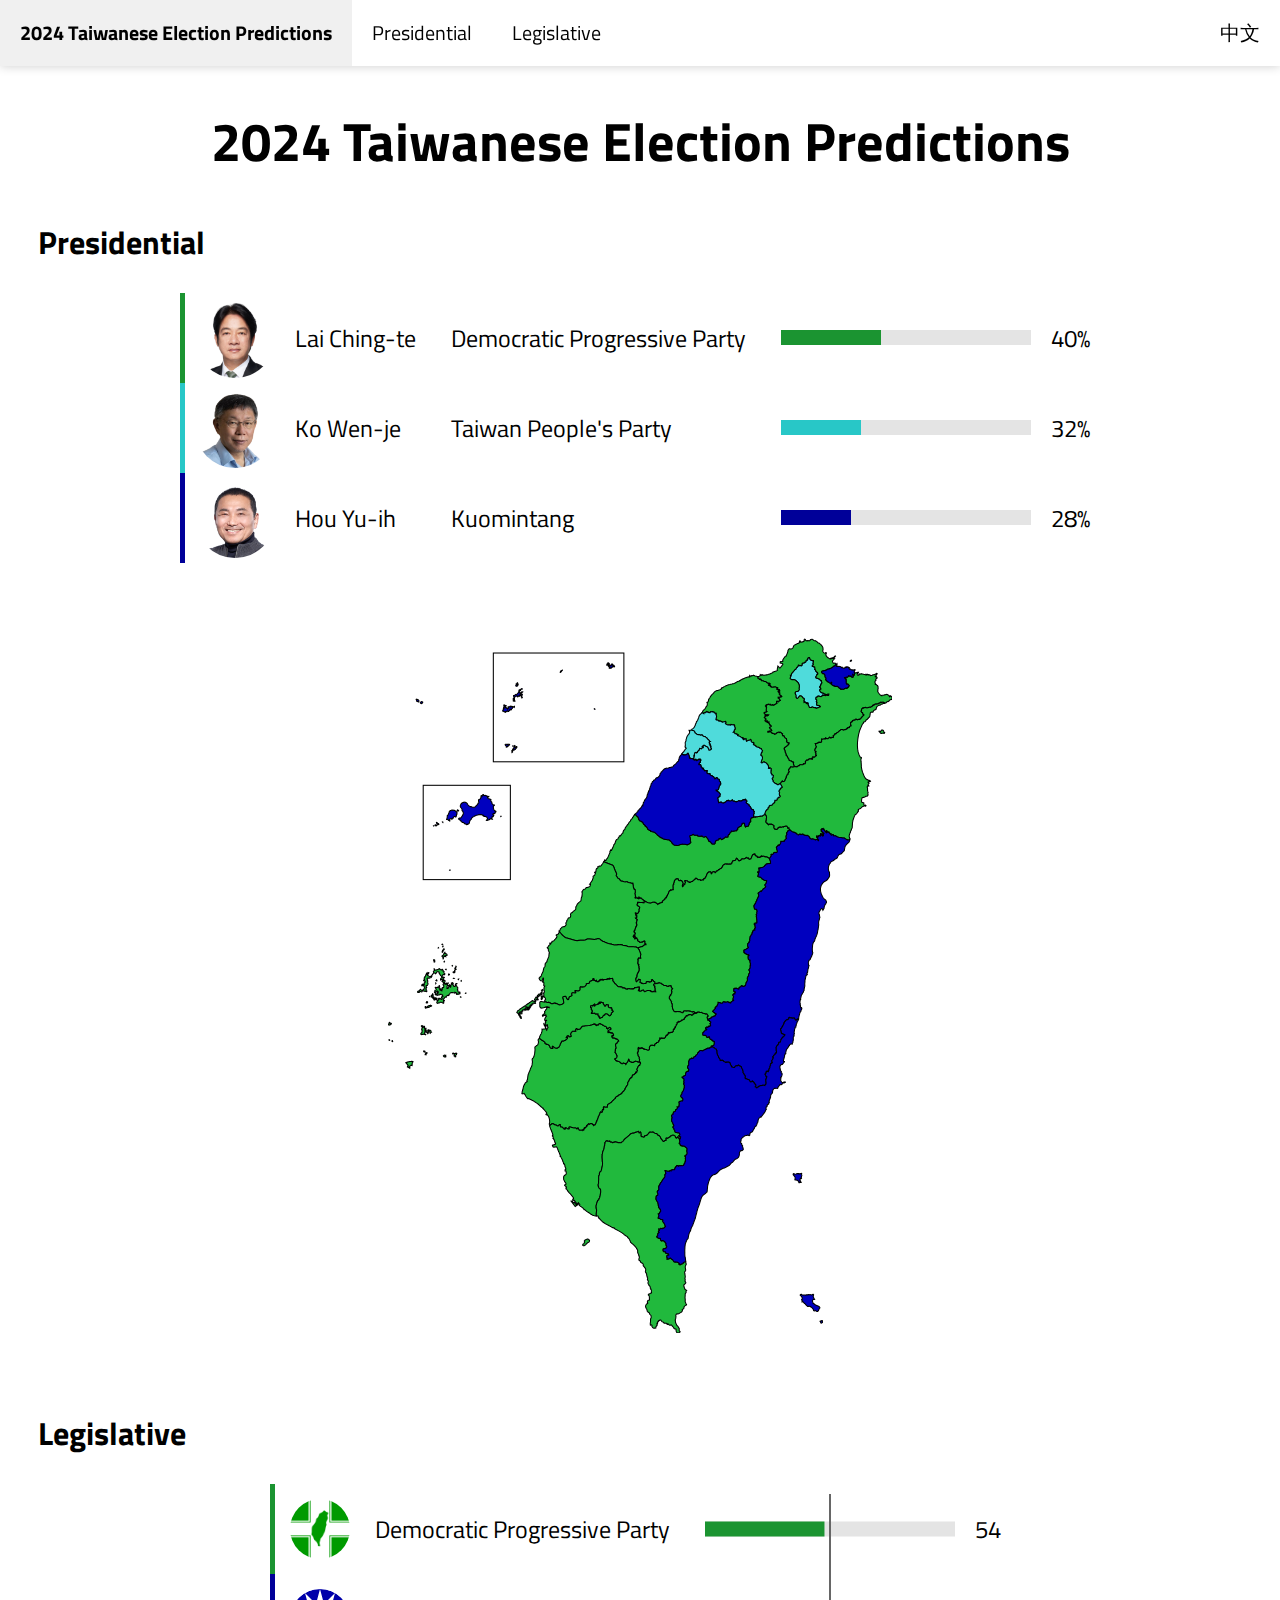
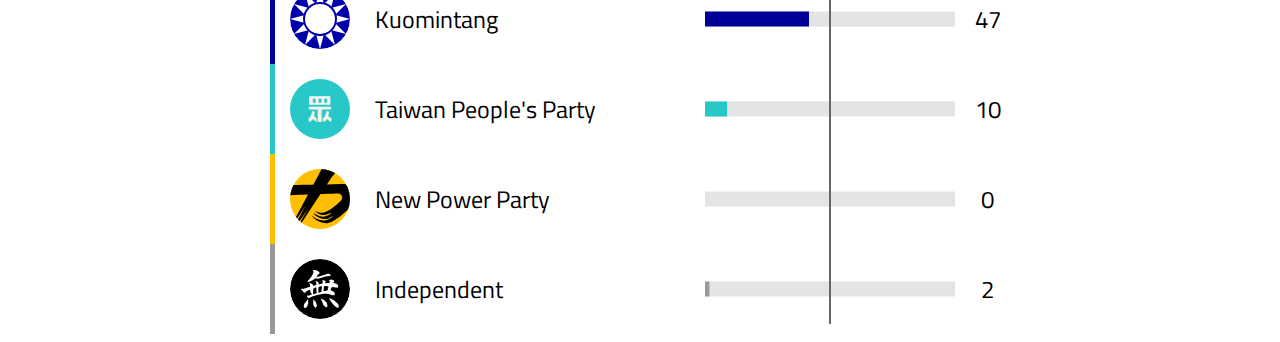
==== commit cc077324: "font fixes" ====
--- a/index.html
+++ b/index.html
@@ -2,17 +2,17 @@
 <head>
 	<title>2024 Taiwanese Election Predictions</title>
 	<link rel="stylesheet" href="index.css">
-	<link rel="stylesheet" href="https://fonts.googleapis.com/css?family=Titillium+Web">
+	<link rel="stylesheet" href="https://fonts.googleapis.com/css2?family=Noto+Sans+TC:wght@100;300;400;500;700;900&family=Titillium+Web:ital,wght@0,200;0,300;0,400;0,600;0,700;0,900;1,200;1,300;1,400;1,600;1,700&display=swap">
 	<link rel="icon" href="img/vote.png">
 </head>
-<body>
-
+
+<body class="en">
 <div class="navbar">
 	<ul>
 		<li id="nav-title"><a href="#main">2024 Taiwanese Election Predictions</a></li>
 		<li ><a href="#presidential">Presidential</a></li>
 		<li ><a href="#legislative">Legislative</a></li>
-		<li id="lang-zh"><a href="zh-tw.html">中文</a></li>
+		<li id="lang-zh"><a href="zh/index.html">中文</a></li>
 	</ul>
 </div>
 
--- a/index.css
+++ b/index.css
@@ -1,6 +1,19 @@
 * {
- font-size: 100%;
- font-family: "Titillium Web", sans-serif;
+  font-size: 100%;
+}
+
+.en {
+  font-family: "Titillium Web", sans-serif;
+}
+
+.zh-tw {
+  font-family: "Noto Sans TC", sans-serif;
+}
+
+@media screen and (max-width: 1350px) {
+  * {
+    font-size: 105%;
+  }
 }
 
 .navbar ul {
@@ -37,7 +50,7 @@
   font-weight: 700;
 }
 
-#lang-zh {
+#lang-zh, #lang-en {
   float: right;
 }
 
@@ -108,9 +121,10 @@
 #presidential-map {
   display: block;
   margin: auto;
-  min-width: 200px;
-  max-width: 30%;
-  height: auto;
+  min-height: 500px;
+  max-height: 80vh;
+  width: auto;
+  padding: 50px 120px;
 }
 
 .new-taipei, .taoyuan, .taichung, .tainan, .kaohsiung, .yilan, .changhua, .nantou, .yunlin, .chiayi-county, .chiayi-city, .pingtung, .penghu {
@@ -166,3 +180,9 @@
 .legislative .image {
   padding: 10px 15px;
 }
+
+@media screen and (max-width: 1350px) {
+  .nominee, .party {
+    padding: 10px 25px 10px 10px;
+  }
+}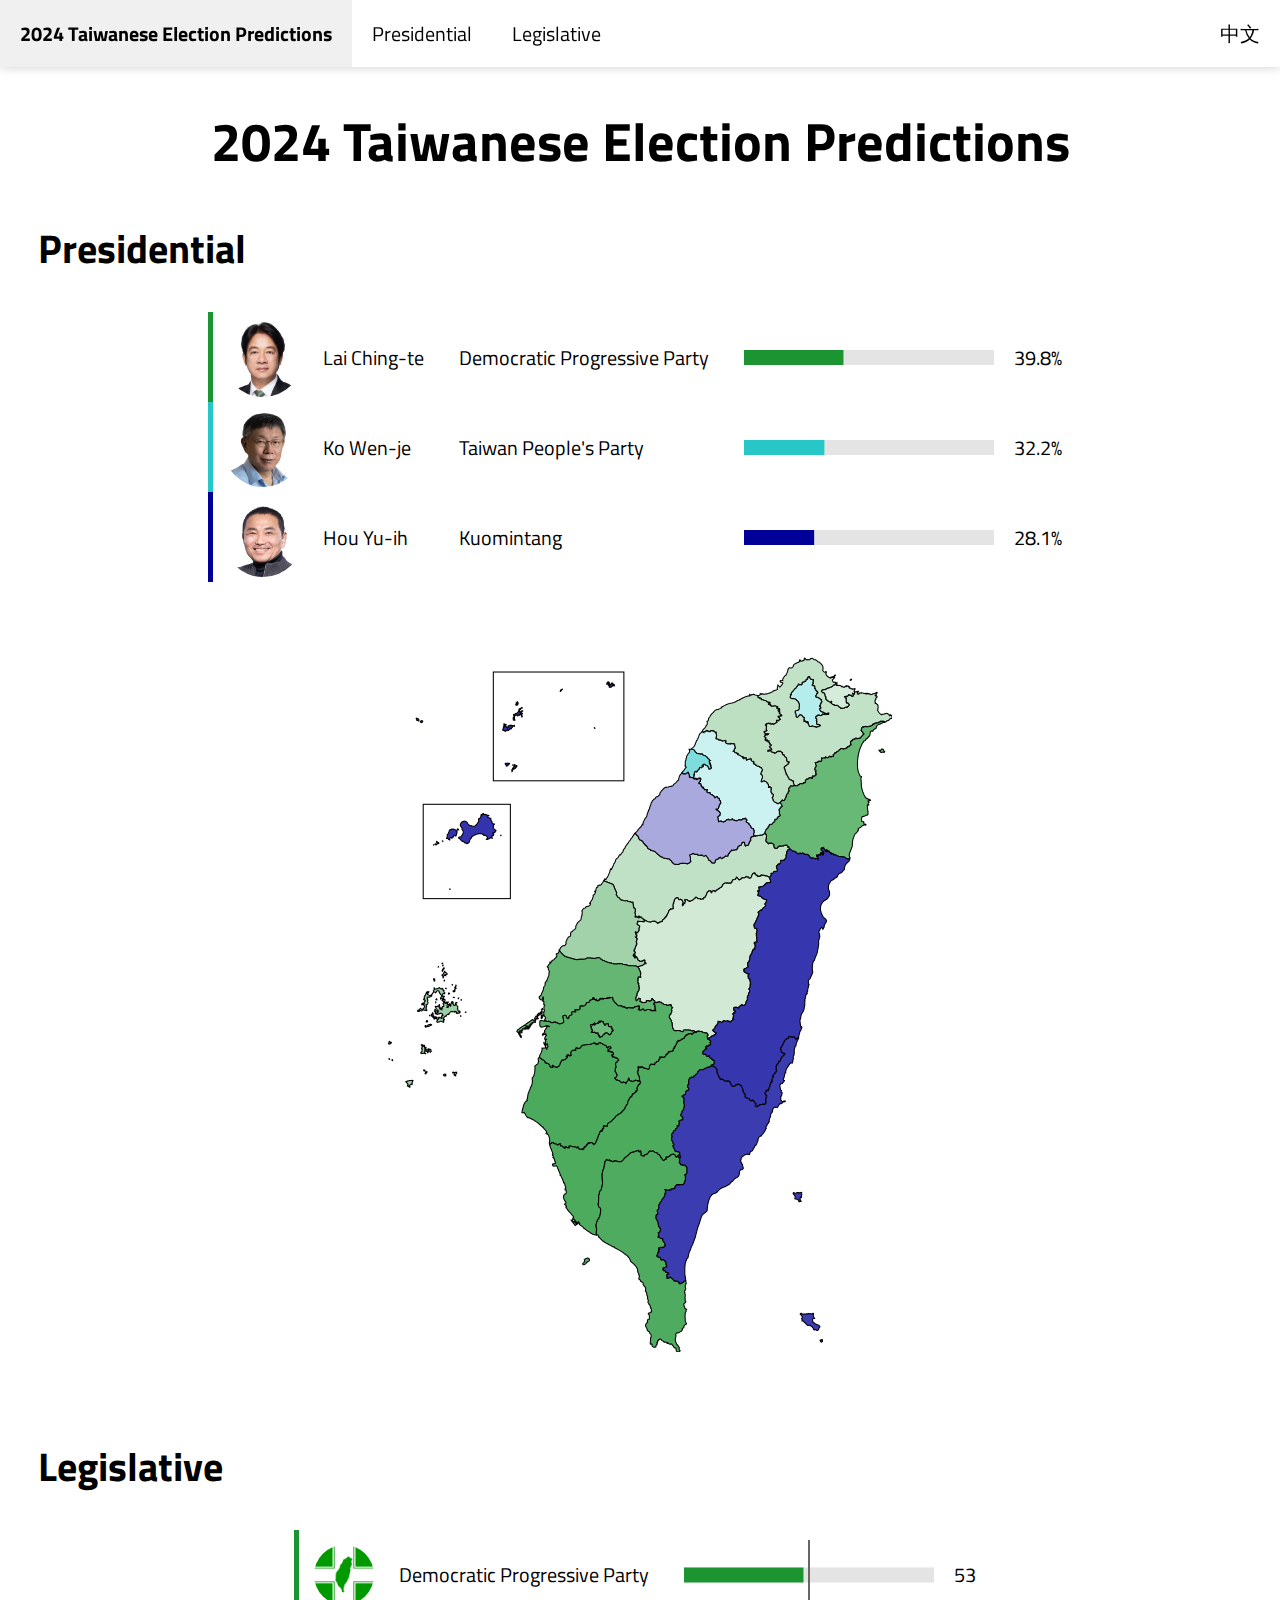
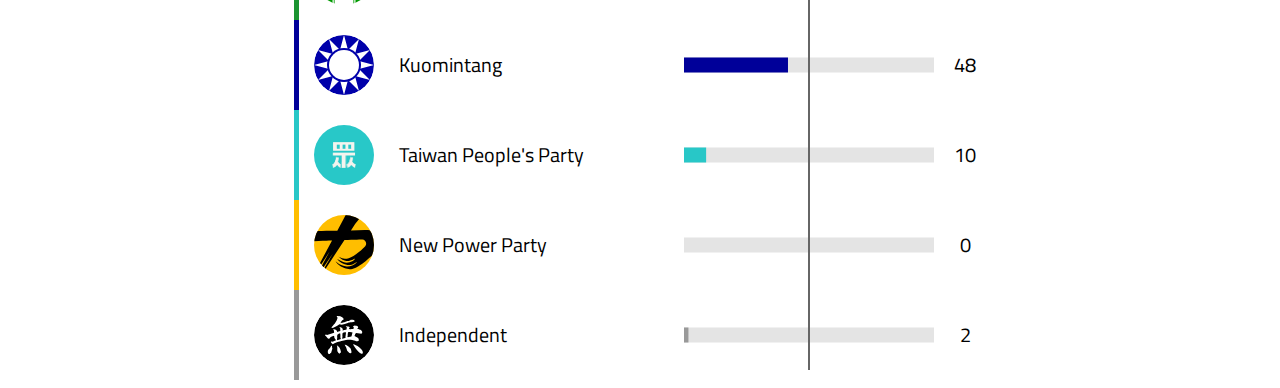
==== commit b8475630: "updating predictions, adding gradient to map, adding legislative nominee table and party-list predic" ====
--- a/index.html
+++ b/index.html
@@ -29,10 +29,10 @@
 				<td class="share-bar">
 					<svg width="250" height="15">
 						<rect x="0" y="0" width="250" height="15" style="fill: #E4E4E4" />
-						<rect x="0" y="0" width="100" height="15" style="fill: #1B9431" />
-					</svg>
-				</td>
-				<td class="vote">40%</td>
+						<rect id="dpp-presidential-bar" x="0" y="0" height="15" style="fill: #1B9431" />
+					</svg>
+				</td>
+				<td id="dpp-presidential-share" class="vote">/td>
 			</tr>
 			<tr class="tpp-row">
 				<td class="image"><img src="img/kowenje.png" alt="Ko Wen-je"></td>
@@ -41,10 +41,10 @@
 				<td class="share-bar">
 					<svg width="250" height="15">
 						<rect x="0" y="0" width="250" height="15" style="fill: #E4E4E4" />
-						<rect x="0" y="0" width="80" height="15" style="fill: #28C7C7" />
-					</svg>
-				</td>
-				<td class="vote">32%</td>
+						<rect id="tpp-presidential-bar" x="0" y="0" height="15" style="fill: #28C7C7" />
+					</svg>
+				</td>
+				<td id="tpp-presidential-share" class="vote"></td>
 			</tr>
 			<tr class="kmt-row">
 				<td class="image"><img src="img/houyuih.png" alt="Hou Yu-ih"></td>
@@ -53,129 +53,129 @@
 				<td class="share-bar">
 					<svg width="250" height="15">
 						<rect x="0" y="0" width="250" height="15" style="fill: #E4E4E4" />
-						<rect x="0" y="0" width="70" height="15" style="fill: #000099" />
-					</svg>
-				</td>
-				<td class="vote">28%</td>
+						<rect id="kmt-presidential-bar" x="0" y="0" height="15" style="fill: #000099" />
+					</svg>
+				</td>
+				<td id="kmt-presidential-share" class="vote"></td>
 			</tr>
 		</table>
 		<svg id="presidential-map" xmlns="http://www.w3.org/2000/svg" viewbox="0 0 1440 2055">
 			<g fill="#F0F0F0" stroke="#000000" stroke-width="3">
-				<path class="taipei county" d="M 1207.6293 134.4372 1207.5998 134.5578 1207.5789 134.6274 1207.537 134.7604 1207.6724 134.9954 1207.9014 135.1694 1207.9248 135.2117 1207.9974 135.3223 1208.2608 135.4317 1208.3937 135.4926 1208.6559 135.6244 1208.8037 135.6256 1208.9304 135.5945 1208.9908 135.5821 1209.0917 135.5349 1209.1939 135.515 1209.3231 135.5336 1209.4844 135.4665 1209.5484 135.4367 1209.7084 135.3658 1209.7872 135.3347 1209.9841 135.2825 1210.1171 135.2688 1210.2254 135.285 1210.2796 135.3248 1210.346 135.4155 1210.3817 135.4404 1210.4962 135.4727 1210.5738 135.4752 1210.7941 135.4143 1210.895 135.4255 1211.1585 135.7052 1211.3653 135.8058 1211.4945 135.8369 1211.6348 135.8817 1211.8613 136.0669 1211.9721 136.1129 1212.0964 135.9836 1212.1481 135.8407 1212.1789 135.7375 1212.5987 135.4217 1212.8793 135.3919 1213.1095 135.4105 1213.2314 135.4329 1213.2991 135.4652 1213.4382 135.5162 1213.6007 135.5423 1213.7964 135.561 1214.2334 135.7226 1214.3626 135.7996 1214.3774 135.8456 1214.2986 135.9078 1214.1189 136.0482 1214.1115 136.0545 1213.9675 136.2447 1213.9379 136.3453 1213.8998 136.5231 1213.8444 136.6648 1213.8641 136.7655 1213.9761 136.9196 1214.077 136.9905 1214.2137 137.0788 1214.3158 137.1782 1214.3552 137.2354 1214.4143 137.3435 1214.4131 137.433 1214.338 137.6431 1214.3799 137.7687 1214.4562 137.9415 1214.3749 138.1055 1214.418 138.1652 1214.4439 138.1863 1214.5005 138.2547 1214.5226 138.3057 1214.5386 138.5257 1214.5251 138.5655 1214.4771 138.6488 1214.434 138.7445 1214.4254 138.7818 1214.4414 138.8725 1214.5066 138.9695 1214.5497 139.095 1214.5386 139.2007 1214.3811 139.2703 1214.2962 139.2504 1214.2703 139.2305 1213.9761 139.417 1214.0426 139.6756 1214.0438 139.8459 1213.997 139.9441 1213.9478 139.9851 1213.7988 140.0858 1213.7435 140.1168 1213.6401 140.1728 1213.5662 140.2673 1213.5416 140.3617 1213.4886 140.4811 1213.3705 140.7769 1213.4973 141.0678 1213.613 141.2331 1213.6721 141.3027 1213.8112 141.488 1213.8592 141.5837 1213.8936 141.6918 1213.8936 141.7913 1213.853 141.9454 1213.8333 142.0436 1213.805 142.1319 1213.7631 142.1841 1213.6561 142.204 1213.5551 142.2239 1213.352 142.3283 1213.3139 142.3855 1213.2018 142.6217 1213.1686 142.7087 1213.1464 142.8852 1213.0984 142.9759 1213.0098 143.0542 1212.9113 143.1897 1212.9003 143.2768 1212.9323 143.3861 1212.9827 143.5303 1213.096 143.6571 1213.1784 143.82 1213.1206 144.0587 1213.5957 144.4353 1213.6339 144.5646 1213.6204 144.9176 1213.6745 145.0109 1213.7619 145.1675 1213.8419 145.3229 1213.9293 145.4298 1213.9773 145.482 1214.077 145.6125 1214.2248 145.8126 1214.2728 145.9755 1214.2875 146.0103 1214.3109 146.1247 1214.1078 146.2689 1214.0352 146.4603 1214.034 146.6169 1214.045 146.8432 1214.0475 146.8867 1214.0266 146.96 1213.9515 147.0868 1213.8764 147.2161 1213.7755 147.3342 1213.6314 147.4572 1213.5736 147.5418 1213.4899 147.676 1213.4173 147.8588 1213.3126 147.9632 1212.968 148.2528 1212.8338 148.4567 1212.7119 148.5922 1212.5433 148.7302 1212.2515 148.8818 1212.0915 149.0198 1211.7469 149.5282 1211.449 149.7283 1211.0944 150.8459 1211.0391 151.1691 1210.9061 151.7272 1210.9024 151.808 1210.9283 151.8851 1211.689 152.5949 1211.8798 152.6943 1212.2897 152.7789 1212.7685 152.7838 1213.0184 152.7441 1213.1452 152.7416 1213.5564 152.7838 1213.8665 152.7403 1214.1078 152.5849 1214.2666 152.672 1214.3097 152.8062 1214.3232 152.8646 1214.3897 153.0039 1214.5079 153.0523 1214.7565 153.0958 1214.9055 153.1555 1215.0138 153.2376 1215.1381 153.332 1215.2304 153.4178 1215.3068 153.4862 1215.5874 153.7224 1215.7056 153.8106 1215.7807 153.8529 1215.9272 153.915 1215.9949 153.9374 1216.2755 153.9424 1216.3814 153.9598 1216.5562 154.0555 1216.646 154.1898 1216.7384 154.2096 1216.9649 154.1922 1217.0215 154.1649 1217.1421 154.1301 1217.3908 153.9461 1217.701 153.7597 1217.7416 153.8765 1217.7662 153.9934 1217.7933 154.1214 1217.8708 154.4595 1217.9078 154.6335 1217.9188 154.682 1217.9459 154.8299 1217.9632 154.8909 1217.9915 155.004 1218.021 155.1059 1218.0456 155.2228 1218.0555 155.3396 1218.0579 155.3955 1218.0444 155.5087 1218.0616 155.7001 1218.0998 155.812 1218.1909 156.0009 1218.2906 156.206 1218.3214 156.2682 1218.3866 156.4024 1218.6956 157.1495 1218.7411 157.2863 1218.6266 157.6368 1218.6414 157.832 1218.6734 157.9501 1218.7079 158.0321 1218.778 158.2335 1218.7657 158.3839 1218.7423 158.5169 1218.6488 158.768 1218.522 158.8749 1218.3263 158.9905 1218.2266 159.0539 1218.2167 159.0788 1218.1675 159.2317 1218.1379 159.3311 1218.1219 159.4455 1218.1047 159.5711 1217.9262 159.9079 1217.8511 159.9726 1217.7404 160.0658 1217.632 160.1242 1217.4991 160.2485 1217.5237 160.4076 1217.6222 160.4959 1217.6591 160.5183 1217.8647 160.6451 1218.0124 160.7172 1218.0998 160.7681 1218.4186 160.9546 1218.5097 161.018 1218.6143 161.1038 1218.9553 161.2219 1219.1387 161.2281 1219.2557 161.2467 1219.3726 161.2741 1219.7148 161.565 1219.7923 161.7104 1219.8367 161.877 1219.8687 162.3518 1219.8637 162.6638 1219.865 162.7347 1219.9733 162.9522 1220.2109 163.171 1220.4718 163.539 1220.6072 163.7217 1220.7463 164.0188 1220.8928 164.3954 1221.0048 164.8268 1221.0036 165.0617 1220.9654 165.1823 1220.9051 165.4086 1220.8891 165.4657 1220.9027 165.5528 1221.4123 165.9443 1222.2444 167.262 1222.3355 167.4074 1222.4204 167.4509 1222.6137 167.5305 1222.7159 167.5653 1222.8857 167.6262 1223.3252 167.8636 1223.4113 167.9047 1223.5086 168.0103 1223.5898 168.1558 1223.7092 168.2838 1223.9259 168.5536 1223.9813 168.648 1224.0268 168.7549 1224.1991 168.796 1224.5758 168.9799 1224.7026 169.0657 1224.8306 169.1564 1224.987 169.2857 1225.2368 169.5903 1225.3058 169.7531 1225.4079 169.7382 1225.4744 169.7034 1225.5766 169.6375 1225.6467 169.5704 1225.728 169.466 1225.7809 169.3193 1226.1613 169.42 1226.1551 169.4796 1226.0973 169.5145 1225.9963 169.5953 1225.9853 169.7357 1225.9803 169.8128 1225.9742 169.9582 1225.936 170.131 1225.7428 170.4356 1225.5864 170.6556 1225.5815 170.7675 1225.5926 170.847 1225.5581 171.0335 1225.5827 171.2796 1225.6074 171.3716 1225.6874 171.5767 1225.7231 171.6861 1225.7255 171.798 1225.7169 171.895 1225.5778 172.4742 1225.5815 172.7241 1225.5938 172.8484 1225.6221 172.9031 1225.744 172.9391 1225.9299 172.9727 1226.0419 172.9938 1226.2401 173.0224 1226.4826 173.056 1226.7521 173.046 1227.0045 173.1107 1227.1793 173.1617 1227.2384 173.1853 1227.3073 173.2151 1227.3122 173.2188 1227.2679 173.3954 1227.1793 173.7422 1227.146 173.823 1227.0907 173.8739 1226.9688 174.0144 1226.6697 174.3587 1226.5072 174.544 1226.2536 174.7913 1226.1268 174.9629 1225.8695 175.163 1225.6591 175.4315 1225.616 175.6118 1225.5237 175.7162 1225.4326 175.7759 1225.3513 175.8194 1225.0103 175.9636 1224.7925 175.7323 1224.6509 175.5919 1224.5093 175.5683 1224.401 175.6466 1224.2065 175.6553 1224.0404 175.8604 1223.9567 176.1475 1223.932 176.2383 1223.852 176.467 1223.8016 176.8051 1223.8065 177.2439 1223.6785 177.6243 1223.6366 177.7275 1223.6255 177.7996 1223.6132 177.9935 1223.479 178.303 1223.335 178.492 1223.2944 178.5902 1223.2045 178.8139 1223.1775 178.8537 1223.0421 178.9805 1222.914 178.9246 1222.6875 179.0253 1222.594 179.1061 1222.5718 179.2229 1222.5595 179.3348 1222.5127 179.4976 1222.4697 179.6045 1222.333 179.9253 1222.2555 180.2261 1222.2124 180.333 1222.189 180.4014 1222.0991 180.6214 1222.0499 180.7084 1221.9761 180.8016 1221.9194 180.9197 1221.8148 181.1559 1221.8394 181.3063 1221.8776 181.3784 1221.7717 181.55 1221.7151 181.6084 1221.5821 181.7327 1221.5674 181.7526 1221.5181 181.8607 1221.4283 182.0385 1221.4012 182.0584 1221.2781 182.2386 1221.2252 182.3567 1221.1993 182.3766 1221.0824 182.5332 1220.9236 182.578 1220.8423 182.7247 1220.8239 182.7968 1220.8214 182.9646 1220.8522 183.0417 1220.8805 183.0914 1220.9839 183.207 1221.0688 183.2965 1221.139 183.3736 1221.1673 183.422 1221.2239 183.5265 1221.2843 183.6818 1221.3163 183.8211 1221.4024 184.3183 1221.5563 184.5421 1221.8419 185.1561 1221.9773 185.3575 1222.1151 185.4296 1222.2173 185.4918 1222.3663 185.6235 1222.4943 185.621 1222.6531 185.6111 1222.7454 185.6297 1222.887 185.7404 1222.9497 185.8237 1222.983 185.8746 1223.1787 185.9144 1223.3695 185.8125 1223.5357 185.8485 1223.7425 185.9007 1223.8299 185.9169 1223.9874 185.9331 1224.0379 185.9306 1224.1795 185.9268 1224.3013 185.9119 1224.6275 185.9741 1225.0584 186.2724 1225.275 186.3184 1225.4079 186.3495 1225.467 186.3793 1225.7465 186.5148 1225.8043 186.5136 1226.2487 186.5322 1226.5207 186.5397 1226.5626 186.5496 1226.6524 186.6217 1226.7571 186.7125 1226.8678 186.7448 1227.3295 186.8032 1227.6557 186.976 1227.732 187.027 1227.7935 187.0866 1227.9659 187.2072 1228.0373 187.2395 1228.2625 187.3825 1228.3056 187.4198 1228.3881 187.4844 1228.4385 187.5304 1228.7894 187.7964 1229.2411 187.9406 1229.3999 188.0289 1229.5981 188.0774 1229.779 188.0799 1229.9452 188.0761 1230.1631 188.0736 1230.4019 188.1047 1230.5693 188.1557 1230.7121 188.2352 1231.0112 188.3546 1231.1405 188.408 1231.3337 188.4888 1231.5344 188.6691 1231.6821 188.8655 1231.7276 188.8978 1231.8803 189.1141 1231.9012 189.1676 1231.9578 189.2794 1232.0908 189.4497 1232.108 189.574 1232.14 189.6598 1232.1942 189.7257 1232.273 189.814 1232.364 189.9246 1232.4391 190.0762 1232.7038 190.2242 1232.8934 190.3249 1232.9537 190.3771 1233.0472 190.4964 1233.0743 190.5449 1233.1211 190.6356 1233.2774 190.7251 1233.3353 190.75 1233.4719 190.8619 1233.8018 191.1416 1233.9581 191.2684 1234.1674 191.4536 1234.3828 191.5493 1234.453 191.5853 1234.5798 191.691 1234.6376 191.7333 1234.6881 191.788 1234.7373 191.8588 1234.7878 191.9682 1234.8838 192.1559 1235.1891 192.3846 1235.3319 192.4294 1235.4353 192.4617 1235.5177 192.494 1235.5879 192.5313 1235.727 192.5239 1235.8526 192.4841 1235.9621 192.448 1236.1172 192.4518 1236.1689 192.4431 1236.3142 192.4244 1236.3462 192.4294 1236.516 192.4381 1236.5862 192.4381 1236.6896 192.4518 1236.7807 192.4816 1236.8952 192.6072 1237.0195 192.7911 1237.102 192.9341 1237.1586 193.0708 1237.1377 193.1765 1237.086 193.2623 1236.7795 193.5109 1236.6958 193.5867 1236.6884 193.6128 1236.6539 193.716 1236.596 193.9683 1236.5788 194.0367 1236.5517 194.1548 1236.537 194.4258 1236.6441 194.5551 1236.7635 194.7316 1236.7893 194.7751 1236.8225 194.8721 1236.8435 194.964 1236.889 195.2002 1237.006 195.4004 1237.1167 195.552 1237.1709 195.6428 1237.2091 195.8118 1237.1414 195.8864 1237.0761 195.9486 1237.0687 195.9896 1237.0429 196.0567 1237.0293 196.1475 1237.1118 196.3613 1237.1377 196.401 1237.1968 196.4557 1237.2509 196.5117 1237.3851 196.6745 1237.4072 196.7093 1237.4762 196.8113 1237.6399 196.9741 1237.9341 197.2936 1238.1015 197.4502 1238.1987 197.6068 1238.2443 197.9014 1238.2541 198.0407 1238.2468 198.0755 1238.2689 198.2619 1238.2898 198.3191 1238.3502 198.4297 1238.4265 198.5665 1238.4265 198.6386 1238.4142 198.6759 1238.3231 198.8362 1238.2468 198.9593 1238.1778 199.1408 1238.0904 199.29 1238.0116 199.3981 1237.8935 199.5535 1237.8972 199.863 1237.9427 199.9911 1238.0523 200.1402 1238.1015 200.2223 1238.1298 200.3143 1238.1298 200.3951 1238.0633 200.5952 1238.0129 200.7232 1237.9464 200.8811 1237.859 200.9905 1237.7187 201.0775 1237.294 201.1359 1237.1574 201.1658 1236.9973 201.2876 1236.969 201.3274 1236.8964 201.4107 1236.8656 201.4455 1236.8102 201.5412 1236.7622 201.6195 1236.5616 201.8184 1236.3868 201.9613 1236.2735 202.0633 1236.1246 202.2261 1236.0975 202.3231 1236.132 202.5021 1236.1443 202.5406 1236.2292 202.6699 1236.2809 202.7718 1236.2711 202.9409 1236.1234 203.0913 1235.9892 203.1261 1235.9375 203.2554 1235.9498 203.3126 1235.9953 203.4195 1236.0692 203.4655 1236.0938 203.4742 1236.1788 203.458 1236.3031 203.3511 1236.4151 203.187 1236.4926 203.1112 1236.5579 203.0565 1236.5862 203.0515 1236.5813 203.146 1236.5702 203.2019 1236.564 203.2902 1236.5517 203.407 1236.5148 203.5413 1236.4963 203.5724 1236.4471 203.6668 1236.3548 203.7476 1236.0483 203.8695 1235.6519 204.0161 1235.5928 204.1094 1235.5928 204.1641 1235.5781 204.2486 1235.5941 204.3779 1235.6002 204.5184 1235.6101 204.7446 1235.5633 204.9161 1235.4759 205.1076 1235.455 205.1921 1235.402 205.3947 1235.0968 205.4531 1234.933 205.3885 1234.8838 205.3686 1234.837 205.3748 1234.7558 205.4121 1234.5834 205.8957 1234.5194 205.9802 1234.4702 206.0312 1234.3668 206.1418 1234.2806 206.2288 1234.2326 206.4302 1234.2597 206.6689 1234.3508 206.8479 1234.4591 206.9299 1234.501 206.9585 1234.5884 207.1238 1234.5908 207.5763 1234.6007 207.7367 1234.6142 207.7852 1234.6155 207.9642 1234.6635 208.1146 1234.7065 208.2004 1234.7336 208.3856 1234.7016 208.4602 1234.4517 208.4452 1234.4087 208.5733 1234.1145 208.9226 1233.9741 209.0021 1233.8449 209.022 1233.7538 208.9947 1233.7119 208.9885 1233.675 209.1414 1233.4313 209.2992 1233.3094 209.385 1233.2122 209.5392 1233.1568 209.5752 1232.8318 209.5615 1232.7247 209.5702 1232.6705 209.6026 1232.6398 209.7256 1232.6398 209.794 1232.6755 209.9295 1232.7641 210.0662 1232.817 210.157 1232.8404 210.2228 1232.849 210.3223 1232.8478 210.4205 1232.8355 210.4814 1232.8269 210.5659 1232.801 210.6492 1232.7592 210.7897 1232.79 210.9003 1232.8355 211.0209 1232.7284 211.0532 1232.6016 210.9588 1232.5105 210.8456 1232.4588 210.7425 1232.4231 210.6492 1232.3222 210.597 1232.1942 210.6554 1232.1732 210.7014 1232.1696 210.9675 1232.1708 211.047 1232.1499 211.1328 1232.0403 211.4063 1232.0255 211.446 1231.9591 211.6002 1231.9135 211.6959 1231.8938 211.7382 1231.8889 211.7469 1231.9948 211.8003 1232.3628 211.9308 1232.529 211.993 1232.6152 212.0377 1232.7863 212.1123 1232.8724 212.1409 1233.0029 212.167 1233.1543 212.2354 1233.6208 212.5462 1233.8781 212.76 1234.0603 212.9278 1234.4764 213.3691 1234.5674 213.4698 1234.8235 213.8191 1234.8764 213.9086 1235.0364 214.2355 1235.0684 214.3151 1235.1054 214.4481 1235.2198 214.7613 1235.2999 214.949 1235.3528 215.0472 1235.4242 215.174 1235.4931 215.2934 1235.5842 215.4363 1235.6778 215.5693 1235.8341 215.7856 1235.8636 215.8291 1235.9252 215.9149 1235.9658 216.0007 1236.084 216.1859 1236.1332 216.2779 1236.1837 216.3811 1236.2181 216.4855 1236.228 216.5551 1236.1985 216.6918 1236.0729 216.795 1235.8107 216.9144 1235.7541 216.9056 1235.6519 216.7341 1235.5559 216.6545 1235.4685 216.5924 1235.3319 216.5004 1235.2358 216.3985 1235.0832 216.2282 1234.9675 216.1312 1234.5601 215.946 1234.4 215.9398 1234.2363 215.9659 1234.0751 216.2095 1234.0615 216.3487 1234.0628 216.447 1234.1206 216.6235 1234.24 216.7987 1234.3471 216.9827 1234.3754 217.0436 1234.5305 217.4414 1234.5256 217.6154 1234.5145 217.6851 1234.4567 217.792 1233.9717 218.0381 1233.6565 218.1873 1233.4337 218.2954 1233.2589 218.3824 1233.0029 218.5018 1232.9746 218.5465 1232.7383 218.8424 1232.5339 219.0487 1232.4724 219.1009 1232.2988 219.2476 1232.2545 219.2687 1232.0772 219.4092 1232.0157 219.5994 1232.0034 220.0966 1232.0071 220.3564 1232.0735 220.5081 1232.1105 220.8201 1232.1203 220.9568 1232.2028 221.1209 1232.3653 221.3621 1232.4305 221.4765 1232.4847 221.5958 1232.5647 221.7599 1232.6902 221.9936 1232.801 222.2136 1232.8773 222.3727 1233.0681 222.7556 1233.1654 222.947 1233.2983 223.2006 1233.3365 223.2789 1233.419 223.4443 1233.5531 223.6755 1233.6171 223.7575 1233.7279 223.847 1233.8166 223.9266 1233.9667 224.0994 1234.0529 224.2199 1234.1883 224.425 1234.2252 224.5195 1234.2856 224.6413 1234.384 224.8017 1234.4296 224.875 1234.6278 225.1672 1234.7312 225.3064 1234.8383 225.4295 1234.9096 225.4978 1234.9897 225.5786 1235.0352 225.6134 1235.2297 225.6756 1235.2999 225.6818 1235.5424 225.7638 1235.7799 225.9453 1235.9116 226.0709 1236.2342 226.4015 1236.3646 226.5457 1236.4619 226.6874 1236.5099 226.7931 1236.6724 226.9808 1236.8189 226.9932 1236.8976 226.9572 1237.1044 226.8839 1237.2595 226.8466 1237.3371 226.8689 1237.4713 226.8963 1237.5279 226.9236 1237.6313 226.9734 1237.7999 227.0865 1237.8787 227.1499 1237.9045 227.176 1238.0363 227.2394 1238.1926 227.2829 1238.3686 227.3189 1238.733 227.4171 1238.8942 227.4706 1239.1232 227.5887 1239.1712 227.6185 1239.3165 227.9044 1239.3694 228.1381 1239.3903 228.4439 1239.4974 228.4787 1239.634 228.4253 1239.8827 228.3084 1240.0661 228.25 1240.268 228.1891 1240.4809 228.1381 1240.7136 228.0685 1240.7936 228.0511 1240.9142 228.0399 1241.0706 228.0685 1241.2047 228.1157 1241.2478 228.1468 1241.3414 228.3258 1241.3672 228.4377 1241.4017 228.5471 1241.4411 228.618 1241.6306 228.6416 1241.8867 228.5235 1242.0122 228.6242 1242.0565 228.6702 1242.1587 228.7435 1242.219 228.7796 1242.3064 228.828 1242.3815 228.8591 1242.5649 228.8976 1242.8222 228.9586 1242.9871 229.0443 1243.1275 229.0928 1243.2247 229.1214 1243.2764 229.1363 1243.349 229.1898 1243.434 229.2258 1243.5078 229.2457 1243.6014 229.3315 1243.6235 229.3713 1243.6666 229.4421 1243.7085 229.5117 1243.7319 229.5689 1243.7713 229.6137 1244.0113 229.7877 1244.3978 230.0835 1244.4827 230.1594 1244.5751 230.2451 1244.7573 230.2762 1244.8656 230.2924 1245.3826 230.6106 1245.4466 230.6454 1245.8343 230.7287 1245.9587 230.8319 1246.0768 230.8704 1246.1642 230.9052 1246.2701 231.0096 1246.4264 231.1327 1246.6751 231.2421 1246.7058 231.3304 1246.776 231.4596 1246.893 231.5367 1247.1675 231.6063 1247.2339 231.6013 1247.3841 231.6001 1247.506 231.6821 1247.5847 231.7331 1247.6869 231.7219 1247.7792 231.7542 1247.89 231.8798 1248.0968 232.0737 1248.1091 232.1707 1248.0759 232.295 1248.071 232.4379 1248.3061 232.5747 1248.3787 232.5461 1248.5277 232.464 1248.7701 232.2477 1248.8625 232.1881 1249.0126 232.3099 1249.1776 232.5175 1249.297 232.6058 1249.3807 232.5809 1249.4989 232.5225 1249.6195 232.479 1249.7832 232.5585 1250.0245 232.75 1250.0614 232.7698 1250.2978 232.7002 1250.443 232.6704 1250.5575 232.6779 1250.6055 232.689 1250.8197 232.5337 1250.8357 232.5013 1250.9095 232.4616 1250.9711 232.4814 1251.1816 232.704 1251.2924 232.7798 1251.3293 232.7947 1251.5829 232.8357 1251.6961 232.8382 1251.7774 232.8034 1251.8869 232.7412 1252.0297 232.6368 1252.1036 232.5921 1252.2242 232.6095 1252.3276 232.6617 1252.4125 232.6915 1252.5295 232.6853 1252.607 232.7848 1252.644 232.8531 1252.6833 232.8482 1252.7313 232.7997 1252.9086 232.7164 1253.3542 232.6244 1253.6361 232.5088 1253.7974 232.3845 1253.817 232.3422 1253.8626 232.2042 1253.9426 232.0774 1254.1482 231.9308 1254.2466 231.891 1254.3267 231.85 1254.4301 231.7841 1254.5741 231.6933 1254.8806 231.5541 1254.9618 231.487 1255.0369 231.4422 1255.2376 231.3042 1255.3471 231.2446 1255.4678 231.1924 1255.5355 231.1576 1255.6512 231.1029 1255.7435 231.0817 1255.9331 231.0755 1256.0008 231.088 1256.1509 231.1315 1256.3319 231.1812 1256.8144 231.2346 1257.0015 231.3018 1257.1295 231.3975 1257.6465 231.5802 1257.7832 231.6175 1257.9814 231.5603 1258.0872 231.4783 1258.1451 231.4298 1258.2879 231.3863 1258.3297 231.3813 1258.3186 231.6411 1258.2583 231.7903 1258.1241 232.0625 1258.0724 232.1893 1258.0023 232.249 1257.8533 232.387 1257.8336 232.428 1257.8139 232.5486 1257.8016 232.7512 1257.809 232.868 1257.8644 233.0819 1257.9383 233.3292 1258.0884 233.6649 1258.0884 233.7059 1258.0466 233.8401 1257.8743 234.3933 1257.8349 234.4853 1257.6416 234.6059 1257.5517 234.7389 1257.489 234.9887 1257.4471 235.1976 1257.3006 235.3691 1257.0865 235.4574 1256.7541 235.5742 1256.4636 235.527 1256.1928 235.4611 1255.9035 235.3592 1255.7595 235.2672 1255.6179 235.2038 1255.4985 235.2013 1255.4444 235.1976 1255.2376 235.1789 1255.0751 235.1827 1255.0209 235.1827 1254.9668 235.1864 1254.7575 235.1988 1254.7009 235.2038 1254.4941 235.1566 1254.451 235.1715 1254.3944 235.1653 1254.3119 235.1068 1253.9229 235.2896 1253.7949 235.1976 1253.5438 235.1081 1253.5216 235.113 1253.3998 235.0733 1253.2705 235.0136 1253.1499 234.9614 1253.0662 234.9974 1252.9037 235.0584 1252.6846 234.9216 1252.4556 234.7861 1252.3116 234.7289 1252.1109 234.6631 1251.9103 234.6432 1251.6284 234.7526 1251.5583 234.7588 1251.4918 234.7749 1251.2505 234.8135 1251.0068 234.8992 1250.8702 234.9253 1250.7409 234.9378 1250.5796 234.939 1250.3852 234.9166 1250.2165 234.8856 1249.974 234.8818 1249.8977 234.8968 1249.8337 234.9527 1249.7463 235.0285 1249.6921 235.0745 1249.6195 235.1429 1249.5604 235.2299 1249.4927 235.3269 1249.4066 235.4052 1249.361 235.44 1249.2601 235.5257 1249.0336 235.614 1248.8095 235.7806 1248.5769 235.977 1248.2839 236.1771 1247.9626 236.2169 1247.7571 235.9857 1247.7152 235.8676 1247.6217 235.6476 1247.565 235.5419 1247.4592 235.394 1247.3952 235.3368 1247.3016 235.1976 1247.2265 235.1292 1247.1502 235.0695 1247.1133 235.0409 1246.9607 234.9788 1246.8868 234.9589 1246.8277 234.9477 1246.6837 234.893 1246.5594 234.8147 1246.3698 234.6991 1246.2578 234.5897 1246.1211 234.6084 1245.9993 234.6631 1245.9168 234.7041 1245.774 234.7376 1245.4675 234.9365 1245.3764 234.995 1245.193 235.1242 1245.0748 235.2013 1245.0428 235.2038 1244.921 235.1951 1244.8533 235.1839 1244.7831 235.1727 1244.7068 235.1615 1244.5369 235.1479 1243.7836 235.0621 1243.6002 234.9651 1243.5768 234.9452 1243.5201 234.9092 1243.3257 234.8706 1243.2641 234.9179 1243.0893 235.0409 1242.9465 235.0671 1242.7286 235.1416 1242.6191 235.1914 1242.4701 235.2983 1242.3261 235.2846 1242.3606 235.0037 1242.3471 234.944 1242.2806 234.9005 1242.1809 234.8719 1241.963 234.8247 1241.8239 234.7737 1241.6725 234.6581 1241.6183 234.6046 1241.4952 234.4878 1241.3684 234.3958 1241.297 234.3734 1241.201 234.3796 1241.1419 234.3436 1241.057 234.2852 1240.9979 234.2168 1240.8576 234.0999 1240.6385 233.9781 1240.0686 234.274 1239.991 234.3399 1239.8421 234.5052 1239.8039 234.5661 1239.6291 234.985 1239.5491 235.2137 1239.5048 235.3517 1239.4937 235.4487 1239.506 235.532 1239.5146 235.6438 1239.5208 235.7346 1239.5183 235.8228 1239.5072 235.9136 1239.4765 235.9931 1239.4038 236.1336 1239.3041 236.2915 1239.1687 236.519 1239.122 236.5973 1239.037 236.6992 1238.9484 236.8832 1238.8868 237.061 1238.845 237.2027 1238.7268 237.3556 1238.648 237.4003 1238.5213 237.4737 1238.1495 237.5445 1237.9513 237.5097 1237.7322 237.5321 1237.603 237.7011 1237.5131 237.8615 1237.4565 237.9286 1237.4072 237.9858 1237.2805 238.0902 1237.0798 238.1959 1236.985 238.2506 1236.6834 238.3277 1236.02 238.7006 1235.951 238.7714 1235.8673 238.8398 1235.7553 238.8696 1235.4303 238.8112 1235.3306 238.7714 1235.2482 238.7254 1235.0844 238.626 1234.997 238.5725 1234.8198 238.4868 1234.6992 238.4631 1234.6155 238.4346 1234.4456 238.2854 1234.2375 238.1996 1234.0923 238.2207 1233.9741 238.2904 1233.7993 238.3774 1233.6528 238.3799 1233.2749 238.2941 1232.9611 238.2655 1232.7493 238.2158 1232.6065 238.1424 1232.4908 238.0082 1232.4219 237.8913 1232.3714 237.8056 1232.2459 237.6688 1232.0982 237.5147 1231.9812 237.4637 1231.868 237.4824 1231.7658 237.5097 1231.4765 237.5706 1231.383 237.598 1231.2082 237.6539 1231.0666 237.6651 1230.8118 237.7123 1230.6875 237.7645 1230.5484 237.7993 1230.4167 237.7409 1230.3342 237.6775 1230.2653 237.5942 1230.2345 237.5433 1230.1274 237.5209 1230.0449 237.5358 1229.8677 237.5893 1229.3704 237.3618 1229.0651 237.3891 1228.9875 237.3916 1228.8004 237.2996 1228.649 237.1853 1228.5863 237.0659 1228.521 236.918 1228.4484 236.8099 1228.281 236.826 1228.1628 236.9379 1228.0508 237.0846 1227.9929 237.23 1227.9339 237.3941 1227.8834 237.4848 1227.6963 237.6502 1227.4612 237.6663 1226.7854 237.7161 1226.5306 237.7322 1226.1576 237.8031 1226.0665 237.8192 1225.8745 237.8379 1225.7551 237.8416 1225.6197 237.8913 1225.5901 237.9423 1225.5003 238.1039 1225.3784 238.3774 1225.3427 238.4905 1225.3316 238.5962 1225.2799 238.8075 1225.1334 239.0834 1225.0879 239.1779 1225.051 239.393 1225.0596 239.5508 1225.0387 239.8082 1225.0091 239.925 1224.9476 240.0543 1224.8639 240.1836 1224.4761 240.2159 1224.3863 240.1798 1224.2582 240.155 1224.1462 240.1699 1223.8754 240.3452 1223.8003 240.3663 1223.6465 240.3576 1223.4384 240.2867 1223.0027 240.3725 1222.7725 240.3713 1222.5509 240.3626 1222.4512 240.3514 1222.2185 240.3539 1222.1632 240.3725 1222.0548 240.4919 1222.0204 240.6025 1222.1668 241.3197 1221.6289 242.032 1221.1821 244.8091 1221.3064 246.1454 1222.3835 246.5556 1223.3892 247.5712 1223.804 248.547 1223.7695 249.9181 1223.3129 251.0531 1222.5398 252.1669 1223.1467 252.9649 1223.0347 253.7866 1224.5303 254.5138 1224.5315 255.9533 1223.4864 256.8272 1223.9136 260.4744 1223.2156 261.3607 1223.8397 262.5143 1225.083 262.9667 1226.2918 263.8207 1228.926 263.9189 1229.5464 263.7014 1230.701 264.4124 1231.2279 264.3553 1232.1745 265.3957 1233.9618 266.1751 1234.1883 266.7768 1234.0123 268.0137 1233.2282 268.215 1232.5708 267.8123 1231.5258 268.5979 1230.8475 268.4487 1228.5026 269.8671 1228.0643 270.383 1226.3964 270.4675 1224.1868 271.7106 1222.8205 271.4968 1222.0659 271.9381 1220.8731 271.3153 1220.1038 269.7913 1218.9245 269.5675 1217.6443 270.2872 1216.0441 270.3954 1215.34 269.5911 1214.1681 269.4942 1212.2749 268.4425 1210.1097 268.3033 1210.0026 269.2095 1209.2813 269.8944 1207.9087 269.7092 1206.0857 269.9118 1204.7144 269.606 1203.044 269.575 1201.6014 267.4381 1201.0413 265.1906 1200.3064 264.5442 1199.8103 262.6871 1199.0841 262.3377 1198.6742 260.3501 1199.1358 258.0566 1198.4341 256.8036 1197.4912 256.5002 1197.5749 257.3878 1196.536 258.5202 1195.5205 258.8074 1194.3227 258.5202 1193.9732 257.9459 1194.2895 256.6308 1193.8944 255.9235 1191.7501 256.223 1190.0944 255.7034 1189.9258 255.2323 1190.1732 253.5865 1189.7399 252.5435 1189.0383 252.045 1188.6308 253.1775 1187.3322 254.6356 1187.3543 253.0681 1187.1426 251.7691 1186.7253 250.4924 1187.2694 248.4177 1188.1951 247.6383 1188.4154 246.936 1187.7642 245.632 1187.3654 244.0732 1187.3593 244.062 1187.2694 243.929 1187.2029 243.8333 1187.1303 243.7512 1186.8016 243.4728 1186.6293 243.392 1186.5862 243.3808 1186.4324 243.3534 1186.3388 243.3335 1186.1837 243.3199 1186.0225 243.3012 1185.9597 243.29 1185.855 243.2664 1185.7935 243.244 1185.4611 243.1048 1185.0155 242.8711 1184.9171 242.8214 1184.773 242.7269 1184.5428 242.5827 1184.3964 242.4684 1184.3508 242.4373 1184.2437 242.3565 1184.1292 242.2197 1184.0098 242.0407 1183.9175 241.9065 1183.8461 241.8008 1183.7378 241.6392 1183.6332 241.4987 1183.531 241.3558 1183.4313 241.2278 1183.3833 241.1693 1183.3377 241.1022 1183.2282 240.9729 1183.1913 240.9157 1182.9783 240.6162 1182.8614 240.4608 1182.8047 240.3663 1182.7543 240.2979 1182.7284 240.247 1182.5586 239.9598 1182.481 239.8405 1182.4084 239.7323 1182.3604 239.6403 1182.193 239.3656 1182.1647 239.2997 1182.0576 239.1319 1181.9837 239.0188 1181.9271 238.9318 1181.8643 238.8535 1181.8249 238.8075 1181.6156 238.5539 1181.511 238.4507 1181.3522 238.3078 1181.2611 238.2195 1181.1664 238.1337 1181.0519 238.038 1180.9435 237.9498 1180.8217 237.8615 1180.6124 237.7272 1180.4549 237.6477 1180.3638 237.5967 1180.333 237.5768 1179.976 237.3966 1179.7114 237.2909 1179.4603 237.1989 1179.2904 237.1467 1179.1796 237.1119 1179.0922 237.0833 1179.0368 237.0585 1178.9937 237.0435 1178.7032 236.9416 1178.558 236.8844 1178.3893 236.8322 1178.0545 236.7129 1177.9203 236.6843 1177.6261 236.6134 1177.5043 236.5824 1177.3135 236.55 1177.1916 236.5326 1177.1141 236.5152 1176.9934 236.5053 1176.9085 236.4916 1176.7989 236.468 1176.7115 236.473 1176.6525 236.473 1176.4875 236.4556 1176.3755 236.4705 1176.2844 236.4705 1176.2204 236.4767 1176.0887 236.4954 1176.0518 236.5028 1175.941 236.5264 1175.8277 236.55 1175.7539 236.5724 1175.5434 236.6532 1175.4535 236.6768 1175.3698 236.7253 1175.2566 236.7663 1175.1692 236.8285 1175.1372 236.8496 1175.0768 236.8894 1174.9107 237.0361 1174.8762 237.0771 1174.6275 237.327 1174.4589 237.4848 1174.2509 237.6949 1174.065 237.8727 1173.9345 238.0082 1173.7191 238.2394 1173.5468 238.4358 1173.3252 238.6993 1173.1479 238.9256 1172.9744 239.1419 1172.9128 239.2189 1172.6962 239.4949 1172.4832 239.7783 1172.4315 239.8653 1172.1238 240.283 1172.0278 240.4123 1171.7447 240.8151 1171.4972 241.193 1171.3606 241.3906 1171.2424 241.5497 1171.1218 241.6964 1170.9359 241.9028 1170.8571 241.991 1170.7008 242.1514 1170.6614 242.1924 1170.4435 242.3714 1170.3352 242.4696 1169.7838 242.8674 1169.5622 243.0054 1168.9159 243.4119 1168.8125 243.4728 1168.538 243.602 1168.3583 243.6679 1168.1811 243.7301 1168.0309 243.7674 1167.9927 243.7786 1167.7785 243.8134 1167.6456 243.8295 1167.4314 243.8469 1167.3231 243.8482 1167.1421 243.8482 1167.0449 243.8494 1166.6744 243.7313 1166.5944 243.6518 1166.4897 243.5088 1166.3789 243.3273 1166.2731 243.1508 1166.1881 242.9979 1166.1512 242.9072 1166.07 242.7592 1166.0207 242.671 1165.9469 242.5541 1165.7967 242.3453 1165.6711 242.1899 1165.4397 241.8853 1165.3622 241.7884 1165.1677 241.6342 1165.0151 241.5522 1164.9757 241.5447 1164.94 241.3657 1164.887 241.1221 1164.855 241.0003 1164.7873 240.8797 1164.7344 240.7715 1164.7098 240.7119 1164.6667 240.6472 1164.6236 240.559 1164.5879 240.4769 1164.5387 240.3377 1164.4944 240.201 1164.4771 240.0854 1164.4784 240.0319 1164.4747 239.9834 1164.4697 239.889 1164.4599 239.6826 1164.4464 239.6118 1164.4291 239.5347 1164.4254 239.5024 1164.4205 239.4141 1164.4143 239.3221 1164.391 239.1642 1164.391 239.0536 1164.3934 238.9616 1164.4057 238.8535 1164.407 238.6633 1164.402 238.4893 1164.3959 238.4445 1164.3934 238.2829 1164.3922 238.2406 1164.3786 238.0815 1164.3786 238.0517 1164.3762 237.9547 1164.3663 237.8801 1164.3651 237.818 1164.3491 237.7546 1164.3257 237.6191 1164.3196 237.4799 1164.3109 237.4314 1164.3085 237.3382 1164.3073 237.2909 1164.3085 237.2076 1164.3146 237.1331 1164.3122 237.0647 1164.3122 236.9677 1164.359 236.7589 1164.3922 236.5724 1164.4057 236.4605 1164.4254 236.3313 1164.439 236.2144 1164.4624 235.4847 1164.3848 235.2896 1164.2814 235.036 1164.1682 234.7613 1164.0635 234.5015 1163.986 234.3162 1163.8949 234.1049 1163.8715 234.0477 1163.869 233.916 1163.8629 233.8016 1163.8616 233.5343 1163.8555 233.4921 1163.8333 233.4299 1163.7299 233.2758 1163.5613 233.1552 1163.4394 232.9936 1163.3508 232.7636 1163.1822 232.3745 1163.1489 232.3236 1163.0837 232.1781 1162.8794 231.7667 1162.723 231.4472 1162.6098 231.2247 1162.5014 230.9786 1162.3956 230.7312 1162.3771 230.6293 1162.35 230.5323 1162.3119 230.4217 1162.2097 230.1432 1162.1703 230.05 1162.1149 229.9008 1162.0362 229.682 1161.9057 229.3452 1161.8269 229.0468 1161.785 228.8094 1161.758 228.6664 1161.758 228.47 1161.7543 228.3606 1161.7518 228.286 1161.7703 228.0996 1161.801 227.9541 1161.8589 227.7503 1161.8884 227.6309 1161.9352 227.4843 1162.0041 227.314 1162.1162 227.1089 1162.158 227.0318 1162.254 226.8702 1162.3771 226.6638 1162.5938 226.3953 1162.6393 226.3394 1162.6799 226.2772 1162.8116 226.1529 1162.9471 226.0236 1163.0517 225.9056 1163.2228 225.7278 1163.3717 225.5811 1163.5318 225.4257 1163.6635 225.2853 1163.8075 225.1448 1164.05 224.8837 1164.1952 224.7408 1164.4513 224.476 1164.6347 224.3629 1164.7073 224.3629 1164.8427 224.3467 1165.1443 224.3169 1165.3117 224.2982 1165.5234 224.2784 1165.8016 224.251 1166.0441 224.2547 1166.5082 224.246 1166.9267 224.251 1167.0129 224.2597 1167.1446 224.2634 1167.2898 224.2597 1167.4671 224.2796 1167.7342 224.2721 1167.8869 224.2659 1168.0801 224.2087 1168.2352 224.1416 1168.4186 224.0521 1168.5073 224.0036 1168.6217 223.9452 1168.7461 223.8843 1169.0673 223.714 1169.1732 223.6518 1169.2975 223.5984 1169.8835 223.2889 1170.094 223.1844 1170.2244 223.1173 1170.4312 222.9992 1170.5359 222.9309 1170.6146 222.8675 1170.702 222.7941 1170.8559 222.6673 1171.0516 222.5057 1171.1218 222.451 1171.304 222.2186 1171.416 222.0408 1171.464 221.9687 1171.5157 221.8941 1171.5871 221.7934 1171.6819 221.6753 1171.997 221.2975 1172.0635 221.1943 1172.0721 221.1197 1172.2998 220.8835 1172.3515 220.8325 1172.4611 220.7256 1172.7627 220.3763 1172.8537 220.2346 1172.8697 220.2098 1172.9017 220.1464 1172.9448 220.0432 1173.0175 219.8629 1173.0433 219.7933 1173.0913 219.6827 1173.1393 219.5646 1173.2329 219.3458 1173.2833 219.2501 1173.4594 218.7541 1173.4741 218.6969 1173.5492 218.4595 1173.6071 218.2693 1173.66 218.0717 1173.7006 217.7733 1173.7068 217.7224 1173.7203 217.4874 1173.7302 217.3457 1173.7351 217.286 1173.7486 217.0275 1173.7671 216.7378 1173.6686 216.3487 1173.5246 215.9796 1173.4594 215.8204 1173.4335 215.7372 1173.324 215.4251 1173.3055 215.3518 1173.2673 215.2026 1173.2476 215.0796 1173.2353 214.7899 1173.2489 214.5301 1173.2649 214.4419 1173.3055 214.1211 1173.3178 214.0578 1173.4163 213.6712 1173.5455 213.1391 1173.5812 212.9812 1173.6416 212.7289 1173.7203 212.4355 1173.7425 212.3485 1173.7979 212.1534 1173.8225 212.0701 1173.8545 211.9557 1173.8656 211.9259 1173.9456 211.671 1173.9739 211.5281 1173.9838 211.2223 1173.9973 210.996 1174.0133 210.5324 1174.0305 210.014 1174.0515 209.38 1174.0576 209.216 1174.0699 208.8294 1174.0724 208.6591 1174.0798 208.5658 1174.0785 208.3346 1174.0724 208.1656 1174.0687 208.0947 1174.0576 208.0002 1174.0465 207.897 1173.8348 207.1139 1173.8139 207.0356 1173.7597 206.8727 1173.724 206.7683 1173.7006 206.6962 1173.6883 206.5819 1173.6969 206.4588 1173.6736 206.3022 1173.6526 206.1319 1173.6108 205.8907 1173.5874 205.7925 1173.5406 205.6409 1173.4618 205.3773 1173.4224 205.2605 1173.3301 205.0044 1173.2132 204.6837 1173.1676 204.5581 1173.1369 204.496 1173.0568 204.3033 1172.9719 204.1243 1172.9054 203.9776 1172.8734 203.8981 1172.8464 203.8359 1172.8254 203.7824 1172.7971 203.6954 1172.7491 203.5413 1172.6223 203.095 1172.4204 202.4785 1172.3466 202.3106 1172.2727 202.1652 1172.2444 202.0968 1172.1533 201.8979 1172.1201 201.8321 1172.0536 201.668 1171.9773 201.5039 1171.9515 201.4467 1171.8874 201.3087 1171.7176 200.9234 1171.6523 200.7866 1171.6093 200.7145 1171.3569 200.3043 1171.2178 200.0868 1171.0935 199.8879 1171.0221 199.7661 1170.9396 199.638 1170.8436 199.4814 1170.8067 199.4192 1170.7131 199.2738 1170.6159 199.1172 1170.4522 198.8449 1170.2429 198.5329 1170.1457 198.3887 1170.0533 198.2719 1169.8281 198.0431 1169.577 197.8045 1169.3689 197.6068 1169.2434 197.4937 1169.0366 197.2936 1168.8692 197.1369 1168.8162 197.086 1168.6304 196.9169 1167.8647 196.1736 1167.7675 196.0791 1167.7158 196.0393 1167.6148 195.9336 1167.504 195.8317 1167.12 195.4973 1166.8947 195.3046 1166.7581 195.1841 1166.619 195.0585 1166.3112 194.7788 1166.1672 194.6421 1166.0761 194.5538 1165.9149 194.4009 1165.8176 194.2953 1165.6121 194.0889 1165.6059 194.0815 1165.4237 193.8875 1165.3696 193.8353 1165.1837 193.6302 1165.1418 193.5855 1165.0458 193.4773 1164.7602 193.1367 1164.6408 193.0012 1164.5633 192.9229 1164.4636 192.816 1164.3836 192.7501 1164.3294 192.7066 1163.9417 192.4754 1163.7927 192.3784 1163.7447 192.3474 1163.6475 192.2827 1163.4788 192.1621 1163.4074 192.1137 1163.3225 192.049 1163.0738 191.8725 1163.0221 191.8414 1162.8855 191.7569 1162.8424 191.7382 1162.6196 191.65 1162.5852 191.6388 1162.4214 191.5829 1162.2331 191.5033 1162.1592 191.4697 1162.0054 191.3976 1161.8811 191.3541 1161.785 191.3106 1161.753 191.297 1161.5942 191.2249 1161.4945 191.1938 1161.4268 191.1627 1160.9271 190.8867 1160.7732 190.8047 1160.6267 190.7251 1160.5282 190.663 1160.3054 190.5635 1160.2587 190.5474 1160.1282 190.5175 1160.0851 190.5088 1159.9078 190.4765 1159.6813 190.4305 1159.5976 190.4169 1159.2431 190.3348 1158.7791 190.2478 1158.5784 190.2416 1158.5107 190.2354 1158.3495 190.2267 1158.0491 190.2192 1157.9949 190.2167 1157.8054 190.2117 1157.6417 190.2093 1157.2958 190.2105 1157.1554 190.2055 1156.9831 190.203 1156.7997 190.1956 1156.5289 190.1695 1156.4489 190.172 1156.2802 190.1595 1156.2273 190.1521 1155.9922 190.1471 1155.7891 190.1496 1155.5601 190.1459 1155.3681 190.1496 1155.1576 190.1459 1154.9717 190.1533 1154.7711 190.1483 1154.083 190.1384 1153.9217 190.1347 1153.8466 190.1347 1153.4232 190.1322 1153.3579 190.1334 1153.1364 190.1285 1153.0145 190.1347 1152.8163 190.1272 1152.6871 190.121 1152.5517 190.1222 1152.4113 190.1086 1152.2292 190.029 1152.0187 189.9519 1151.8685 189.8848 1151.7614 189.8475 1151.5349 189.7667 1151.2838 189.6685 1151.189 189.6225 1151.0696 189.574 1150.9022 189.4808 1150.7446 189.395 1150.6942 189.3664 1150.5046 189.2533 1150.3766 189.1738 1150.1316 189.0395 1149.9531 188.9289 1149.7353 188.7747 1149.6823 188.7287 1149.5002 188.5845 1149.4066 188.5037 1149.2897 188.4192 1149.1555 188.3073 1148.1436 187.4969 1147.8605 187.2109 1147.671 186.971 1147.6045 186.7174 1147.5823 186.6056 1147.5725 186.2799 1147.5934 186.0723 1147.6143 185.9778 1147.7153 185.6422 1147.7854 185.3985 1147.831 185.2257 1147.8421 185.1549 1147.8815 185.048 1147.9011 184.9995 1147.9775 184.7981 1148.1079 184.4625 1148.2113 184.2599 1148.3566 184.0573 1148.4083 183.9914 1148.4662 183.8845 1148.4834 183.8459 1148.5536 183.7055 1148.556 183.698 1148.572 183.652 1148.6459 183.5028 1148.6914 183.4196 1148.7407 183.3462 1148.769 183.2841 1148.8613 183.0976 1149.0152 182.7508 1149.105 182.5842 1149.1715 182.4462 1149.238 182.3045 1149.2847 182.2125 1149.3487 182.0832 1149.4263 181.9453 1149.4694 181.8719 1149.5211 181.7625 1149.5223 181.5562 1149.5112 181.504 1149.4275 181.2678 1149.3758 181.0664 1149.3254 180.875 1149.2466 180.5953 1149.2096 180.4262 1149.1469 180.1913 1149.0902 180.0409 1149.0472 179.8619 1149.0176 179.7239 1148.9992 179.6319 1148.9548 179.3771 1148.9425 179.3 1148.9118 179.1545 1148.8551 178.9084 1148.8367 178.8077 1148.8281 178.7742 1148.7542 178.5168 1148.7259 178.3888 1148.6754 178.2595 1148.524 177.9848 1148.4908 177.9189 1148.4341 177.8145 1148.4169 177.7747 1148.4108 177.7573 1148.4785 177.7486 1148.62 177.7536 1148.833 177.7436 1148.9696 177.7598 1149.1309 177.7436 1149.2318 177.7486 1149.3684 177.7424 1149.5162 177.7412 1149.638 177.7312 1149.8017 177.7001 1149.8756 177.6343 1149.8842 177.4764 1150.0147 177.3881 1150.2387 177.362 1150.4824 177.3098 1150.8924 177.1843 1151.0881 177.1867 1151.2358 177.1395 1151.3035 177.1059 1151.4463 177.0388 1151.5608 177.0028 1151.6014 176.9493 1151.5509 176.8872 1151.5164 176.83 1151.4758 176.7666 1151.466 176.7293 1151.482 176.6647 1151.5275 176.5093 1151.5411 176.4148 1151.5472 176.3464 1151.5521 176.2519 1151.5374 176.0866 1151.5337 176.0555 1151.5091 175.935 1151.4106 175.5285 1151.3478 175.2165 1151.3281 175.1257 1151.434 174.7155 1151.5645 174.447 1151.6149 174.2195 1151.6519 174.1238 1151.6876 173.9821 1151.7516 173.7471 1151.7848 173.6539 1151.8771 173.2835 1152.0027 172.7365 1152.0827 172.6246 1152.2772 172.4208 1152.3572 172.2654 1152.4335 172.1535 1152.5246 172.0217 1152.5825 171.972 1152.7068 171.9124 1152.8126 171.7769 1152.884 171.7184 1153.0428 171.5543 1153.1191 171.4624 1153.257 171.2374 1153.406 171.1081 1153.47 170.9974 1153.4995 170.8334 1153.6349 170.5338 1153.6792 170.4679 1153.8799 170.2628 1153.9894 170.1708 1154.1876 170.0614 1154.3206 169.9868 1154.4215 169.9272 1154.7083 169.7469 1154.8265 169.6475 1154.9557 169.5555 1154.9816 169.5356 1155.1108 169.4113 1155.1502 169.3802 1155.2536 169.2534 1155.3546 169.1328 1155.4026 169.0433 1155.4973 168.8345 1155.5293 168.6344 1155.5478 168.5461 1155.6303 168.3522 1155.6869 168.2453 1155.8555 168.0439 1156.263 167.6822 1156.4119 167.5678 1156.5129 167.4857 1156.7123 167.2881 1156.7948 167.2172 1156.9314 167.078 1156.9905 166.9811 1157.041 166.8928 1157.1111 166.7934 1157.1616 166.7051 1157.2625 166.5671 1157.4164 166.4416 1157.5961 166.3098 1157.6638 166.2489 1157.7204 166.1805 1157.7512 166.1283 1157.7758 166.0052 1157.7808 165.9133 1157.7918 165.6684 1157.8669 165.5329 1157.9174 165.4831 1158.0109 165.4185 1158.2227 165.3315 1158.2559 165.3166 1158.3901 165.1985 1158.4553 165.109 1158.539 165.0294 1158.6707 164.9175 1158.8295 164.7758 1159.04 164.5732 1159.1483 164.4825 1159.2136 164.4178 1159.3736 164.2848 1159.6937 164.0039 1159.7281 163.984 1159.8278 163.892 1159.8623 163.8721 1159.9128 163.8087 1159.9349 163.7913 1160.0395 163.6707 1160.1996 163.452 1160.287 163.3475 1160.3448 163.2804 1160.4778 163.1337 1160.5332 162.9771 1160.5873 162.8441 1160.6304 162.7359 1160.6636 162.6527 1160.7289 162.501 1160.767 162.4277 1160.815 162.3319 1160.8618 162.2325 1160.9689 162.0398 1161.0982 161.8446 1161.2188 161.7464 1161.2434 161.7315 1161.4884 161.5712 1161.5364 161.5476 1162.0891 161.4804 1163.0529 161.5053 1163.1686 161.4133 1163.2191 161.3673 1163.3065 161.3064 1163.4271 161.243 1163.533 161.1274 1163.5256 161.0081 1163.5071 160.9024 1163.597 160.6277 1163.597 160.527 1163.5711 160.3902 1163.5859 160.2846 1163.7521 160.0621 1163.8641 159.9278 1163.9121 159.7811 1163.97 159.6655 1164.1448 159.4915 1164.5313 158.8414 1164.6384 158.6338 1164.6655 158.5766 1164.711 158.4423 1164.7602 158.3479 1164.8747 158.2347 1164.9006 158.1987 1164.9732 158.0781 1165.2305 157.689 1165.2994 157.5336 1165.3523 157.4131 1165.425 157.3099 1165.5751 157.0488 1165.6515 156.9245 1165.6982 156.8288 1165.7265 156.6709 1165.7992 156.4783 1165.8546 156.3179 1165.9949 156.1091 1166.0675 155.991 1166.1069 155.9226 1166.2829 155.7386 1166.8344 155.3309 1166.9993 155.2327 1167.3686 154.9791 1167.4622 154.8921 1167.6887 154.6373 1167.8056 154.4931 1168.0457 154.3377 1168.1134 154.3041 1168.2537 154.2283 1168.4174 154.1413 1168.6944 153.9983 1168.8088 153.9461 1168.9073 153.8566 1169.0218 153.7335 1169.3529 153.3917 1169.4748 153.245 1169.524 153.163 1169.5733 153.0772 1169.6828 152.8534 1169.7505 152.6521 1169.8034 152.4892 1169.8256 152.4258 1169.8551 152.268 1169.897 152.0156 1169.929 151.859 1169.9659 151.7347 1170.0509 151.5432 1170.1321 151.3953 1170.2847 151.1803 1170.3426 151.1218 1170.5014 151.046 1170.5814 151.0286 1170.9175 150.7986 1171.0553 150.7178 1171.1046 150.6383 1171.1341 150.5612 1171.139 150.3089 1171.1243 150.2231 1171.0763 149.977 1171.0492 149.8452 1171.0406 149.8104 1171.0012 149.6637 1170.9987 149.5593 1171.0393 149.4847 1171.1169 149.4163 1171.2904 149.2398 1171.3151 149.2087 1171.3618 149.1267 1171.5477 148.7612 1171.5551 148.627 1171.5231 148.525 1171.48 148.4293 1171.48 148.4119 1171.9034 148.3684 1172.1964 148.3734 1172.2641 148.3709 1172.5202 148.3721 1172.6839 148.4119 1172.8267 148.54 1172.9719 148.76 1173.0015 148.9365 1172.9374 149.2373 1173.0002 149.3691 1173.0372 149.4288 1173.0778 149.512 1173.0913 149.5493 1173.1676 149.6687 1173.4446 149.6898 1173.6132 149.619 1173.793 149.5978 1173.8619 149.6227 1174.0305 149.7321 1174.1524 149.8278 1174.3198 149.9819 1174.4207 150.0466 1174.4872 150.0702 1174.9328 150.289 1175.291 150.4667 1175.4227 150.5326 1175.6455 150.6147 1176.1145 150.6296 1176.2487 150.4717 1176.3952 150.3176 1176.5367 150.1299 1177.0156 149.7296 1177.2913 149.7047 1177.5018 149.7147 1177.6914 149.7743 1177.8883 149.8415 1177.9166 149.8502 1178.0176 149.8825 1178.1284 149.9111 1178.4509 150.0254 1178.5149 150.0689 1178.6294 150.1199 1178.7365 150.1597 1178.8694 150.1796 1179.3593 150.2517 1179.4836 150.2803 1179.7126 150.3648 1179.9748 150.4792 1180.1582 150.5712 1180.2567 150.6134 1180.3847 150.6718 1180.5115 150.7079 1180.6333 150.7178 1180.7478 150.6184 1180.8094 150.4555 1180.8401 150.3785 1180.9177 150.1995 1181.0063 150.0192 1181.1651 149.7893 1181.2759 149.5804 1181.2956 149.5344 1181.335 149.4387 1181.3436 149.0993 1181.3584 148.9005 1181.4901 148.5487 1181.5861 148.3622 1181.671 148.2528 1181.7215 148.1931 1181.7744 148.1248 1181.8643 147.993 1181.964 147.8376 1182.0182 147.7282 1182.0305 147.686 1182.0576 147.5082 1181.9812 147.1825 1181.9566 147.0371 1181.9628 146.9401 1181.9517 146.7984 1181.9049 146.6617 1181.8557 146.5684 1181.7671 146.4416 1181.7929 146.1769 1181.9209 145.6771 1181.8594 145.4832 1181.7104 145.2632 1181.5947 145.032 1181.6095 144.9599 1181.6353 144.9276 1181.9185 144.6653 1182.012 144.587 1182.0588 144.5522 1182.2287 144.3794 1182.3678 144.2327 1182.4933 144.1158 1182.8811 143.6944 1183.0731 143.4943 1183.2664 143.2817 1183.4288 143.1214 1183.5384 143.0008 1183.5667 142.9722 1183.627 142.9001 1183.7575 142.7795 1184.0517 142.6415 1184.1908 142.6179 1184.32 142.5956 1184.3791 142.5856 1184.5404 142.5657 1184.7423 142.567 1184.7866 142.5645 1184.9195 142.5844 1185.1362 142.6105 1185.3996 142.6689 1185.5375 142.6751 1185.5916 142.6788 1185.6729 142.6502 1185.9917 142.5297 1186.1234 142.4613 1186.2551 142.3929 1186.3597 142.3594 1186.4693 142.3345 1186.6121 142.3134 1186.7056 142.3121 1186.8804 142.3121 1187.1771 142.3146 1187.6018 142.3183 1187.7199 142.3382 1187.8184 142.3034 1187.891 142.2189 1187.9661 142.1543 1188.3403 141.8584 1188.408 141.836 1188.4905 141.7117 1188.5016 141.6757 1188.5976 141.5041 1188.685 141.3574 1188.7195 141.2978 1188.7638 141.2108 1188.8733 141.0305 1188.9398 140.7956 1188.9915 140.6389 1189.042 140.5383 1189.1921 140.5146 1189.2992 140.4972 1189.5159 140.399 1189.7768 140.3294 1189.8569 140.3568 1190.0994 140.4164 1190.4674 140.4028 1190.8035 140.3195 1190.8515 140.2996 1191.1727 140.3033 1191.5913 140.2586 1191.7131 140.2051 1191.8387 140.1156 1191.9175 140.036 1191.995 139.9565 1192.1132 139.8073 1192.2794 139.5612 1192.3889 139.4145 1192.48 139.3312 1192.5945 139.2927 1192.7484 139.1982 1192.7582 138.8837 1192.773 138.7631 1192.7767 138.5605 1192.7644 138.3865 1192.7434 138.1366 1192.7127 138.0285 1192.7065 137.796 1192.725 137.7028 1192.7619 137.5785 1192.8998 137.0949 1192.9158 136.9022 1192.933 136.7108 1192.9478 136.5219 1192.9699 136.3876 1193.0659 136.2061 1193.1546 136.1651 1193.1977 136.1253 1193.2703 136.0346 1193.3035 135.9936 1193.4303 135.8568 1193.6285 135.5175 1193.679 135.4031 1193.7688 135.3111 1193.8562 135.2365 1194.0335 135.1582 1194.1196 135.106 1194.1935 135.0438 1194.2292 135.0277 1194.3227 134.9593 1194.4089 134.8586 1194.4569 134.7554 1194.5357 134.5864 1194.6391 134.4919 1194.761 134.4596 1194.8668 134.4571 1194.9985 134.4807 1195.2866 134.3204 1195.4601 134.0046 1195.9291 133.8231 1196.1827 133.9872 1196.3033 134.124 1196.456 134.2557 1196.6936 134.3539 1196.845 134.4198 1196.957 134.3962 1197.0001 134.3651 1197.2106 134.2346 1197.314 134.1886 1197.4161 134.1339 1197.5084 134.063 1197.5478 134.0158 1197.618 133.853 1197.7066 133.7175 1197.7571 133.6429 1197.8974 133.444 1197.922 133.2986 1197.9073 133.2078 1197.8999 133.1618 1197.8642 132.9443 1197.8765 132.672 1197.8962 132.59 1197.9122 132.4607 1197.9159 132.3526 1197.8703 132.1922 1197.8223 132.1176 1197.762 132.0505 1197.6832 131.9784 1197.6426 131.9448 1197.4371 131.787 1197.4112 131.7472 1197.3423 131.6341 1197.314 131.47 1197.3189 131.4128 1197.3497 131.158 1197.357 131.0697 1197.3669 130.9815 1197.3903 130.8149 1197.5417 130.6309 1197.6906 130.57 1197.794 130.5066 1197.879 130.4569 1198.0451 130.3885 1198.1572 130.3102 1198.1769 130.2679 1198.2027 130.1759 1198.2089 130.115 1198.2175 129.9845 1198.2458 129.8577 1198.2852 129.7806 1198.3147 129.7496 1198.3603 129.6911 1198.4009 129.6625 1198.476 129.583 1198.5929 129.4761 1198.6631 129.3729 1198.7025 129.3244 1198.7443 129.2362 1198.8206 129.0298 1198.8379 128.9391 1198.8477 128.8881 1198.9253 128.6507 1198.9844 128.4804 1199.0336 128.3014 1199.0976 128.003 1199.1912 127.8166 1199.2564 127.7954 1199.6368 127.7233 1200.1094 127.6947 1200.3076 127.5742 1200.5735 127.3927 1200.6831 127.2895 1200.7483 127.2211 1201.04 127.0024 1201.2001 126.929 1201.3072 126.8644 1201.365 126.8395 1201.4906 126.8258 1201.738 126.8383 1201.8931 126.8905 1201.983 126.924 1202.2205 127.0235 1202.2968 127.0483 1202.5393 127.1093 1202.6969 127.1354 1202.9788 127.1602 1203.0514 127.1689 1203.2274 127.2883 1203.2533 127.3902 1203.2619 127.4872 1203.2779 127.7308 1203.2853 127.8004 1203.3518 128.228 1203.3776 128.3822 1203.4145 128.5027 1203.5561 128.9403 1203.5832 129.092 1203.6275 129.266 1203.6558 129.3729 1203.7075 129.4699 1203.8946 129.6576 1204.0128 129.7769 1204.2097 130.2617 1204.2578 130.5054 1204.3439 130.8323 1204.3808 130.9342 1204.435 131.1058 1204.4842 131.3258 1204.5052 131.429 1204.4325 131.8069 1204.4104 131.8504 1204.3636 132.007 1204.355 132.0555 1204.3698 132.1388 1204.4621 132.2196 1204.6393 132.3513 1204.7686 132.457 1204.8363 132.5539 1204.8757 132.687 1204.9274 132.7951 1205.1194 132.9517 1205.261 133.0027 1205.4185 133.045 1205.8026 133.1718 1206.2482 133.3495 1206.4095 133.49 1206.4747 133.5869 1206.6335 133.6516 1206.8809 133.6702 1207.0754 133.7075 1207.1037 133.7262 1207.1689 133.7871 1207.276 133.8803 1207.4287 134.0432 1207.5629 134.1948 1207.5825 134.2259 1207.6244 134.3253 1207.6293 134.4372 Z">
+				<path id="taipei" class="county" d="M 1207.6293 134.4372 1207.5998 134.5578 1207.5789 134.6274 1207.537 134.7604 1207.6724 134.9954 1207.9014 135.1694 1207.9248 135.2117 1207.9974 135.3223 1208.2608 135.4317 1208.3937 135.4926 1208.6559 135.6244 1208.8037 135.6256 1208.9304 135.5945 1208.9908 135.5821 1209.0917 135.5349 1209.1939 135.515 1209.3231 135.5336 1209.4844 135.4665 1209.5484 135.4367 1209.7084 135.3658 1209.7872 135.3347 1209.9841 135.2825 1210.1171 135.2688 1210.2254 135.285 1210.2796 135.3248 1210.346 135.4155 1210.3817 135.4404 1210.4962 135.4727 1210.5738 135.4752 1210.7941 135.4143 1210.895 135.4255 1211.1585 135.7052 1211.3653 135.8058 1211.4945 135.8369 1211.6348 135.8817 1211.8613 136.0669 1211.9721 136.1129 1212.0964 135.9836 1212.1481 135.8407 1212.1789 135.7375 1212.5987 135.4217 1212.8793 135.3919 1213.1095 135.4105 1213.2314 135.4329 1213.2991 135.4652 1213.4382 135.5162 1213.6007 135.5423 1213.7964 135.561 1214.2334 135.7226 1214.3626 135.7996 1214.3774 135.8456 1214.2986 135.9078 1214.1189 136.0482 1214.1115 136.0545 1213.9675 136.2447 1213.9379 136.3453 1213.8998 136.5231 1213.8444 136.6648 1213.8641 136.7655 1213.9761 136.9196 1214.077 136.9905 1214.2137 137.0788 1214.3158 137.1782 1214.3552 137.2354 1214.4143 137.3435 1214.4131 137.433 1214.338 137.6431 1214.3799 137.7687 1214.4562 137.9415 1214.3749 138.1055 1214.418 138.1652 1214.4439 138.1863 1214.5005 138.2547 1214.5226 138.3057 1214.5386 138.5257 1214.5251 138.5655 1214.4771 138.6488 1214.434 138.7445 1214.4254 138.7818 1214.4414 138.8725 1214.5066 138.9695 1214.5497 139.095 1214.5386 139.2007 1214.3811 139.2703 1214.2962 139.2504 1214.2703 139.2305 1213.9761 139.417 1214.0426 139.6756 1214.0438 139.8459 1213.997 139.9441 1213.9478 139.9851 1213.7988 140.0858 1213.7435 140.1168 1213.6401 140.1728 1213.5662 140.2673 1213.5416 140.3617 1213.4886 140.4811 1213.3705 140.7769 1213.4973 141.0678 1213.613 141.2331 1213.6721 141.3027 1213.8112 141.488 1213.8592 141.5837 1213.8936 141.6918 1213.8936 141.7913 1213.853 141.9454 1213.8333 142.0436 1213.805 142.1319 1213.7631 142.1841 1213.6561 142.204 1213.5551 142.2239 1213.352 142.3283 1213.3139 142.3855 1213.2018 142.6217 1213.1686 142.7087 1213.1464 142.8852 1213.0984 142.9759 1213.0098 143.0542 1212.9113 143.1897 1212.9003 143.2768 1212.9323 143.3861 1212.9827 143.5303 1213.096 143.6571 1213.1784 143.82 1213.1206 144.0587 1213.5957 144.4353 1213.6339 144.5646 1213.6204 144.9176 1213.6745 145.0109 1213.7619 145.1675 1213.8419 145.3229 1213.9293 145.4298 1213.9773 145.482 1214.077 145.6125 1214.2248 145.8126 1214.2728 145.9755 1214.2875 146.0103 1214.3109 146.1247 1214.1078 146.2689 1214.0352 146.4603 1214.034 146.6169 1214.045 146.8432 1214.0475 146.8867 1214.0266 146.96 1213.9515 147.0868 1213.8764 147.2161 1213.7755 147.3342 1213.6314 147.4572 1213.5736 147.5418 1213.4899 147.676 1213.4173 147.8588 1213.3126 147.9632 1212.968 148.2528 1212.8338 148.4567 1212.7119 148.5922 1212.5433 148.7302 1212.2515 148.8818 1212.0915 149.0198 1211.7469 149.5282 1211.449 149.7283 1211.0944 150.8459 1211.0391 151.1691 1210.9061 151.7272 1210.9024 151.808 1210.9283 151.8851 1211.689 152.5949 1211.8798 152.6943 1212.2897 152.7789 1212.7685 152.7838 1213.0184 152.7441 1213.1452 152.7416 1213.5564 152.7838 1213.8665 152.7403 1214.1078 152.5849 1214.2666 152.672 1214.3097 152.8062 1214.3232 152.8646 1214.3897 153.0039 1214.5079 153.0523 1214.7565 153.0958 1214.9055 153.1555 1215.0138 153.2376 1215.1381 153.332 1215.2304 153.4178 1215.3068 153.4862 1215.5874 153.7224 1215.7056 153.8106 1215.7807 153.8529 1215.9272 153.915 1215.9949 153.9374 1216.2755 153.9424 1216.3814 153.9598 1216.5562 154.0555 1216.646 154.1898 1216.7384 154.2096 1216.9649 154.1922 1217.0215 154.1649 1217.1421 154.1301 1217.3908 153.9461 1217.701 153.7597 1217.7416 153.8765 1217.7662 153.9934 1217.7933 154.1214 1217.8708 154.4595 1217.9078 154.6335 1217.9188 154.682 1217.9459 154.8299 1217.9632 154.8909 1217.9915 155.004 1218.021 155.1059 1218.0456 155.2228 1218.0555 155.3396 1218.0579 155.3955 1218.0444 155.5087 1218.0616 155.7001 1218.0998 155.812 1218.1909 156.0009 1218.2906 156.206 1218.3214 156.2682 1218.3866 156.4024 1218.6956 157.1495 1218.7411 157.2863 1218.6266 157.6368 1218.6414 157.832 1218.6734 157.9501 1218.7079 158.0321 1218.778 158.2335 1218.7657 158.3839 1218.7423 158.5169 1218.6488 158.768 1218.522 158.8749 1218.3263 158.9905 1218.2266 159.0539 1218.2167 159.0788 1218.1675 159.2317 1218.1379 159.3311 1218.1219 159.4455 1218.1047 159.5711 1217.9262 159.9079 1217.8511 159.9726 1217.7404 160.0658 1217.632 160.1242 1217.4991 160.2485 1217.5237 160.4076 1217.6222 160.4959 1217.6591 160.5183 1217.8647 160.6451 1218.0124 160.7172 1218.0998 160.7681 1218.4186 160.9546 1218.5097 161.018 1218.6143 161.1038 1218.9553 161.2219 1219.1387 161.2281 1219.2557 161.2467 1219.3726 161.2741 1219.7148 161.565 1219.7923 161.7104 1219.8367 161.877 1219.8687 162.3518 1219.8637 162.6638 1219.865 162.7347 1219.9733 162.9522 1220.2109 163.171 1220.4718 163.539 1220.6072 163.7217 1220.7463 164.0188 1220.8928 164.3954 1221.0048 164.8268 1221.0036 165.0617 1220.9654 165.1823 1220.9051 165.4086 1220.8891 165.4657 1220.9027 165.5528 1221.4123 165.9443 1222.2444 167.262 1222.3355 167.4074 1222.4204 167.4509 1222.6137 167.5305 1222.7159 167.5653 1222.8857 167.6262 1223.3252 167.8636 1223.4113 167.9047 1223.5086 168.0103 1223.5898 168.1558 1223.7092 168.2838 1223.9259 168.5536 1223.9813 168.648 1224.0268 168.7549 1224.1991 168.796 1224.5758 168.9799 1224.7026 169.0657 1224.8306 169.1564 1224.987 169.2857 1225.2368 169.5903 1225.3058 169.7531 1225.4079 169.7382 1225.4744 169.7034 1225.5766 169.6375 1225.6467 169.5704 1225.728 169.466 1225.7809 169.3193 1226.1613 169.42 1226.1551 169.4796 1226.0973 169.5145 1225.9963 169.5953 1225.9853 169.7357 1225.9803 169.8128 1225.9742 169.9582 1225.936 170.131 1225.7428 170.4356 1225.5864 170.6556 1225.5815 170.7675 1225.5926 170.847 1225.5581 171.0335 1225.5827 171.2796 1225.6074 171.3716 1225.6874 171.5767 1225.7231 171.6861 1225.7255 171.798 1225.7169 171.895 1225.5778 172.4742 1225.5815 172.7241 1225.5938 172.8484 1225.6221 172.9031 1225.744 172.9391 1225.9299 172.9727 1226.0419 172.9938 1226.2401 173.0224 1226.4826 173.056 1226.7521 173.046 1227.0045 173.1107 1227.1793 173.1617 1227.2384 173.1853 1227.3073 173.2151 1227.3122 173.2188 1227.2679 173.3954 1227.1793 173.7422 1227.146 173.823 1227.0907 173.8739 1226.9688 174.0144 1226.6697 174.3587 1226.5072 174.544 1226.2536 174.7913 1226.1268 174.9629 1225.8695 175.163 1225.6591 175.4315 1225.616 175.6118 1225.5237 175.7162 1225.4326 175.7759 1225.3513 175.8194 1225.0103 175.9636 1224.7925 175.7323 1224.6509 175.5919 1224.5093 175.5683 1224.401 175.6466 1224.2065 175.6553 1224.0404 175.8604 1223.9567 176.1475 1223.932 176.2383 1223.852 176.467 1223.8016 176.8051 1223.8065 177.2439 1223.6785 177.6243 1223.6366 177.7275 1223.6255 177.7996 1223.6132 177.9935 1223.479 178.303 1223.335 178.492 1223.2944 178.5902 1223.2045 178.8139 1223.1775 178.8537 1223.0421 178.9805 1222.914 178.9246 1222.6875 179.0253 1222.594 179.1061 1222.5718 179.2229 1222.5595 179.3348 1222.5127 179.4976 1222.4697 179.6045 1222.333 179.9253 1222.2555 180.2261 1222.2124 180.333 1222.189 180.4014 1222.0991 180.6214 1222.0499 180.7084 1221.9761 180.8016 1221.9194 180.9197 1221.8148 181.1559 1221.8394 181.3063 1221.8776 181.3784 1221.7717 181.55 1221.7151 181.6084 1221.5821 181.7327 1221.5674 181.7526 1221.5181 181.8607 1221.4283 182.0385 1221.4012 182.0584 1221.2781 182.2386 1221.2252 182.3567 1221.1993 182.3766 1221.0824 182.5332 1220.9236 182.578 1220.8423 182.7247 1220.8239 182.7968 1220.8214 182.9646 1220.8522 183.0417 1220.8805 183.0914 1220.9839 183.207 1221.0688 183.2965 1221.139 183.3736 1221.1673 183.422 1221.2239 183.5265 1221.2843 183.6818 1221.3163 183.8211 1221.4024 184.3183 1221.5563 184.5421 1221.8419 185.1561 1221.9773 185.3575 1222.1151 185.4296 1222.2173 185.4918 1222.3663 185.6235 1222.4943 185.621 1222.6531 185.6111 1222.7454 185.6297 1222.887 185.7404 1222.9497 185.8237 1222.983 185.8746 1223.1787 185.9144 1223.3695 185.8125 1223.5357 185.8485 1223.7425 185.9007 1223.8299 185.9169 1223.9874 185.9331 1224.0379 185.9306 1224.1795 185.9268 1224.3013 185.9119 1224.6275 185.9741 1225.0584 186.2724 1225.275 186.3184 1225.4079 186.3495 1225.467 186.3793 1225.7465 186.5148 1225.8043 186.5136 1226.2487 186.5322 1226.5207 186.5397 1226.5626 186.5496 1226.6524 186.6217 1226.7571 186.7125 1226.8678 186.7448 1227.3295 186.8032 1227.6557 186.976 1227.732 187.027 1227.7935 187.0866 1227.9659 187.2072 1228.0373 187.2395 1228.2625 187.3825 1228.3056 187.4198 1228.3881 187.4844 1228.4385 187.5304 1228.7894 187.7964 1229.2411 187.9406 1229.3999 188.0289 1229.5981 188.0774 1229.779 188.0799 1229.9452 188.0761 1230.1631 188.0736 1230.4019 188.1047 1230.5693 188.1557 1230.7121 188.2352 1231.0112 188.3546 1231.1405 188.408 1231.3337 188.4888 1231.5344 188.6691 1231.6821 188.8655 1231.7276 188.8978 1231.8803 189.1141 1231.9012 189.1676 1231.9578 189.2794 1232.0908 189.4497 1232.108 189.574 1232.14 189.6598 1232.1942 189.7257 1232.273 189.814 1232.364 189.9246 1232.4391 190.0762 1232.7038 190.2242 1232.8934 190.3249 1232.9537 190.3771 1233.0472 190.4964 1233.0743 190.5449 1233.1211 190.6356 1233.2774 190.7251 1233.3353 190.75 1233.4719 190.8619 1233.8018 191.1416 1233.9581 191.2684 1234.1674 191.4536 1234.3828 191.5493 1234.453 191.5853 1234.5798 191.691 1234.6376 191.7333 1234.6881 191.788 1234.7373 191.8588 1234.7878 191.9682 1234.8838 192.1559 1235.1891 192.3846 1235.3319 192.4294 1235.4353 192.4617 1235.5177 192.494 1235.5879 192.5313 1235.727 192.5239 1235.8526 192.4841 1235.9621 192.448 1236.1172 192.4518 1236.1689 192.4431 1236.3142 192.4244 1236.3462 192.4294 1236.516 192.4381 1236.5862 192.4381 1236.6896 192.4518 1236.7807 192.4816 1236.8952 192.6072 1237.0195 192.7911 1237.102 192.9341 1237.1586 193.0708 1237.1377 193.1765 1237.086 193.2623 1236.7795 193.5109 1236.6958 193.5867 1236.6884 193.6128 1236.6539 193.716 1236.596 193.9683 1236.5788 194.0367 1236.5517 194.1548 1236.537 194.4258 1236.6441 194.5551 1236.7635 194.7316 1236.7893 194.7751 1236.8225 194.8721 1236.8435 194.964 1236.889 195.2002 1237.006 195.4004 1237.1167 195.552 1237.1709 195.6428 1237.2091 195.8118 1237.1414 195.8864 1237.0761 195.9486 1237.0687 195.9896 1237.0429 196.0567 1237.0293 196.1475 1237.1118 196.3613 1237.1377 196.401 1237.1968 196.4557 1237.2509 196.5117 1237.3851 196.6745 1237.4072 196.7093 1237.4762 196.8113 1237.6399 196.9741 1237.9341 197.2936 1238.1015 197.4502 1238.1987 197.6068 1238.2443 197.9014 1238.2541 198.0407 1238.2468 198.0755 1238.2689 198.2619 1238.2898 198.3191 1238.3502 198.4297 1238.4265 198.5665 1238.4265 198.6386 1238.4142 198.6759 1238.3231 198.8362 1238.2468 198.9593 1238.1778 199.1408 1238.0904 199.29 1238.0116 199.3981 1237.8935 199.5535 1237.8972 199.863 1237.9427 199.9911 1238.0523 200.1402 1238.1015 200.2223 1238.1298 200.3143 1238.1298 200.3951 1238.0633 200.5952 1238.0129 200.7232 1237.9464 200.8811 1237.859 200.9905 1237.7187 201.0775 1237.294 201.1359 1237.1574 201.1658 1236.9973 201.2876 1236.969 201.3274 1236.8964 201.4107 1236.8656 201.4455 1236.8102 201.5412 1236.7622 201.6195 1236.5616 201.8184 1236.3868 201.9613 1236.2735 202.0633 1236.1246 202.2261 1236.0975 202.3231 1236.132 202.5021 1236.1443 202.5406 1236.2292 202.6699 1236.2809 202.7718 1236.2711 202.9409 1236.1234 203.0913 1235.9892 203.1261 1235.9375 203.2554 1235.9498 203.3126 1235.9953 203.4195 1236.0692 203.4655 1236.0938 203.4742 1236.1788 203.458 1236.3031 203.3511 1236.4151 203.187 1236.4926 203.1112 1236.5579 203.0565 1236.5862 203.0515 1236.5813 203.146 1236.5702 203.2019 1236.564 203.2902 1236.5517 203.407 1236.5148 203.5413 1236.4963 203.5724 1236.4471 203.6668 1236.3548 203.7476 1236.0483 203.8695 1235.6519 204.0161 1235.5928 204.1094 1235.5928 204.1641 1235.5781 204.2486 1235.5941 204.3779 1235.6002 204.5184 1235.6101 204.7446 1235.5633 204.9161 1235.4759 205.1076 1235.455 205.1921 1235.402 205.3947 1235.0968 205.4531 1234.933 205.3885 1234.8838 205.3686 1234.837 205.3748 1234.7558 205.4121 1234.5834 205.8957 1234.5194 205.9802 1234.4702 206.0312 1234.3668 206.1418 1234.2806 206.2288 1234.2326 206.4302 1234.2597 206.6689 1234.3508 206.8479 1234.4591 206.9299 1234.501 206.9585 1234.5884 207.1238 1234.5908 207.5763 1234.6007 207.7367 1234.6142 207.7852 1234.6155 207.9642 1234.6635 208.1146 1234.7065 208.2004 1234.7336 208.3856 1234.7016 208.4602 1234.4517 208.4452 1234.4087 208.5733 1234.1145 208.9226 1233.9741 209.0021 1233.8449 209.022 1233.7538 208.9947 1233.7119 208.9885 1233.675 209.1414 1233.4313 209.2992 1233.3094 209.385 1233.2122 209.5392 1233.1568 209.5752 1232.8318 209.5615 1232.7247 209.5702 1232.6705 209.6026 1232.6398 209.7256 1232.6398 209.794 1232.6755 209.9295 1232.7641 210.0662 1232.817 210.157 1232.8404 210.2228 1232.849 210.3223 1232.8478 210.4205 1232.8355 210.4814 1232.8269 210.5659 1232.801 210.6492 1232.7592 210.7897 1232.79 210.9003 1232.8355 211.0209 1232.7284 211.0532 1232.6016 210.9588 1232.5105 210.8456 1232.4588 210.7425 1232.4231 210.6492 1232.3222 210.597 1232.1942 210.6554 1232.1732 210.7014 1232.1696 210.9675 1232.1708 211.047 1232.1499 211.1328 1232.0403 211.4063 1232.0255 211.446 1231.9591 211.6002 1231.9135 211.6959 1231.8938 211.7382 1231.8889 211.7469 1231.9948 211.8003 1232.3628 211.9308 1232.529 211.993 1232.6152 212.0377 1232.7863 212.1123 1232.8724 212.1409 1233.0029 212.167 1233.1543 212.2354 1233.6208 212.5462 1233.8781 212.76 1234.0603 212.9278 1234.4764 213.3691 1234.5674 213.4698 1234.8235 213.8191 1234.8764 213.9086 1235.0364 214.2355 1235.0684 214.3151 1235.1054 214.4481 1235.2198 214.7613 1235.2999 214.949 1235.3528 215.0472 1235.4242 215.174 1235.4931 215.2934 1235.5842 215.4363 1235.6778 215.5693 1235.8341 215.7856 1235.8636 215.8291 1235.9252 215.9149 1235.9658 216.0007 1236.084 216.1859 1236.1332 216.2779 1236.1837 216.3811 1236.2181 216.4855 1236.228 216.5551 1236.1985 216.6918 1236.0729 216.795 1235.8107 216.9144 1235.7541 216.9056 1235.6519 216.7341 1235.5559 216.6545 1235.4685 216.5924 1235.3319 216.5004 1235.2358 216.3985 1235.0832 216.2282 1234.9675 216.1312 1234.5601 215.946 1234.4 215.9398 1234.2363 215.9659 1234.0751 216.2095 1234.0615 216.3487 1234.0628 216.447 1234.1206 216.6235 1234.24 216.7987 1234.3471 216.9827 1234.3754 217.0436 1234.5305 217.4414 1234.5256 217.6154 1234.5145 217.6851 1234.4567 217.792 1233.9717 218.0381 1233.6565 218.1873 1233.4337 218.2954 1233.2589 218.3824 1233.0029 218.5018 1232.9746 218.5465 1232.7383 218.8424 1232.5339 219.0487 1232.4724 219.1009 1232.2988 219.2476 1232.2545 219.2687 1232.0772 219.4092 1232.0157 219.5994 1232.0034 220.0966 1232.0071 220.3564 1232.0735 220.5081 1232.1105 220.8201 1232.1203 220.9568 1232.2028 221.1209 1232.3653 221.3621 1232.4305 221.4765 1232.4847 221.5958 1232.5647 221.7599 1232.6902 221.9936 1232.801 222.2136 1232.8773 222.3727 1233.0681 222.7556 1233.1654 222.947 1233.2983 223.2006 1233.3365 223.2789 1233.419 223.4443 1233.5531 223.6755 1233.6171 223.7575 1233.7279 223.847 1233.8166 223.9266 1233.9667 224.0994 1234.0529 224.2199 1234.1883 224.425 1234.2252 224.5195 1234.2856 224.6413 1234.384 224.8017 1234.4296 224.875 1234.6278 225.1672 1234.7312 225.3064 1234.8383 225.4295 1234.9096 225.4978 1234.9897 225.5786 1235.0352 225.6134 1235.2297 225.6756 1235.2999 225.6818 1235.5424 225.7638 1235.7799 225.9453 1235.9116 226.0709 1236.2342 226.4015 1236.3646 226.5457 1236.4619 226.6874 1236.5099 226.7931 1236.6724 226.9808 1236.8189 226.9932 1236.8976 226.9572 1237.1044 226.8839 1237.2595 226.8466 1237.3371 226.8689 1237.4713 226.8963 1237.5279 226.9236 1237.6313 226.9734 1237.7999 227.0865 1237.8787 227.1499 1237.9045 227.176 1238.0363 227.2394 1238.1926 227.2829 1238.3686 227.3189 1238.733 227.4171 1238.8942 227.4706 1239.1232 227.5887 1239.1712 227.6185 1239.3165 227.9044 1239.3694 228.1381 1239.3903 228.4439 1239.4974 228.4787 1239.634 228.4253 1239.8827 228.3084 1240.0661 228.25 1240.268 228.1891 1240.4809 228.1381 1240.7136 228.0685 1240.7936 228.0511 1240.9142 228.0399 1241.0706 228.0685 1241.2047 228.1157 1241.2478 228.1468 1241.3414 228.3258 1241.3672 228.4377 1241.4017 228.5471 1241.4411 228.618 1241.6306 228.6416 1241.8867 228.5235 1242.0122 228.6242 1242.0565 228.6702 1242.1587 228.7435 1242.219 228.7796 1242.3064 228.828 1242.3815 228.8591 1242.5649 228.8976 1242.8222 228.9586 1242.9871 229.0443 1243.1275 229.0928 1243.2247 229.1214 1243.2764 229.1363 1243.349 229.1898 1243.434 229.2258 1243.5078 229.2457 1243.6014 229.3315 1243.6235 229.3713 1243.6666 229.4421 1243.7085 229.5117 1243.7319 229.5689 1243.7713 229.6137 1244.0113 229.7877 1244.3978 230.0835 1244.4827 230.1594 1244.5751 230.2451 1244.7573 230.2762 1244.8656 230.2924 1245.3826 230.6106 1245.4466 230.6454 1245.8343 230.7287 1245.9587 230.8319 1246.0768 230.8704 1246.1642 230.9052 1246.2701 231.0096 1246.4264 231.1327 1246.6751 231.2421 1246.7058 231.3304 1246.776 231.4596 1246.893 231.5367 1247.1675 231.6063 1247.2339 231.6013 1247.3841 231.6001 1247.506 231.6821 1247.5847 231.7331 1247.6869 231.7219 1247.7792 231.7542 1247.89 231.8798 1248.0968 232.0737 1248.1091 232.1707 1248.0759 232.295 1248.071 232.4379 1248.3061 232.5747 1248.3787 232.5461 1248.5277 232.464 1248.7701 232.2477 1248.8625 232.1881 1249.0126 232.3099 1249.1776 232.5175 1249.297 232.6058 1249.3807 232.5809 1249.4989 232.5225 1249.6195 232.479 1249.7832 232.5585 1250.0245 232.75 1250.0614 232.7698 1250.2978 232.7002 1250.443 232.6704 1250.5575 232.6779 1250.6055 232.689 1250.8197 232.5337 1250.8357 232.5013 1250.9095 232.4616 1250.9711 232.4814 1251.1816 232.704 1251.2924 232.7798 1251.3293 232.7947 1251.5829 232.8357 1251.6961 232.8382 1251.7774 232.8034 1251.8869 232.7412 1252.0297 232.6368 1252.1036 232.5921 1252.2242 232.6095 1252.3276 232.6617 1252.4125 232.6915 1252.5295 232.6853 1252.607 232.7848 1252.644 232.8531 1252.6833 232.8482 1252.7313 232.7997 1252.9086 232.7164 1253.3542 232.6244 1253.6361 232.5088 1253.7974 232.3845 1253.817 232.3422 1253.8626 232.2042 1253.9426 232.0774 1254.1482 231.9308 1254.2466 231.891 1254.3267 231.85 1254.4301 231.7841 1254.5741 231.6933 1254.8806 231.5541 1254.9618 231.487 1255.0369 231.4422 1255.2376 231.3042 1255.3471 231.2446 1255.4678 231.1924 1255.5355 231.1576 1255.6512 231.1029 1255.7435 231.0817 1255.9331 231.0755 1256.0008 231.088 1256.1509 231.1315 1256.3319 231.1812 1256.8144 231.2346 1257.0015 231.3018 1257.1295 231.3975 1257.6465 231.5802 1257.7832 231.6175 1257.9814 231.5603 1258.0872 231.4783 1258.1451 231.4298 1258.2879 231.3863 1258.3297 231.3813 1258.3186 231.6411 1258.2583 231.7903 1258.1241 232.0625 1258.0724 232.1893 1258.0023 232.249 1257.8533 232.387 1257.8336 232.428 1257.8139 232.5486 1257.8016 232.7512 1257.809 232.868 1257.8644 233.0819 1257.9383 233.3292 1258.0884 233.6649 1258.0884 233.7059 1258.0466 233.8401 1257.8743 234.3933 1257.8349 234.4853 1257.6416 234.6059 1257.5517 234.7389 1257.489 234.9887 1257.4471 235.1976 1257.3006 235.3691 1257.0865 235.4574 1256.7541 235.5742 1256.4636 235.527 1256.1928 235.4611 1255.9035 235.3592 1255.7595 235.2672 1255.6179 235.2038 1255.4985 235.2013 1255.4444 235.1976 1255.2376 235.1789 1255.0751 235.1827 1255.0209 235.1827 1254.9668 235.1864 1254.7575 235.1988 1254.7009 235.2038 1254.4941 235.1566 1254.451 235.1715 1254.3944 235.1653 1254.3119 235.1068 1253.9229 235.2896 1253.7949 235.1976 1253.5438 235.1081 1253.5216 235.113 1253.3998 235.0733 1253.2705 235.0136 1253.1499 234.9614 1253.0662 234.9974 1252.9037 235.0584 1252.6846 234.9216 1252.4556 234.7861 1252.3116 234.7289 1252.1109 234.6631 1251.9103 234.6432 1251.6284 234.7526 1251.5583 234.7588 1251.4918 234.7749 1251.2505 234.8135 1251.0068 234.8992 1250.8702 234.9253 1250.7409 234.9378 1250.5796 234.939 1250.3852 234.9166 1250.2165 234.8856 1249.974 234.8818 1249.8977 234.8968 1249.8337 234.9527 1249.7463 235.0285 1249.6921 235.0745 1249.6195 235.1429 1249.5604 235.2299 1249.4927 235.3269 1249.4066 235.4052 1249.361 235.44 1249.2601 235.5257 1249.0336 235.614 1248.8095 235.7806 1248.5769 235.977 1248.2839 236.1771 1247.9626 236.2169 1247.7571 235.9857 1247.7152 235.8676 1247.6217 235.6476 1247.565 235.5419 1247.4592 235.394 1247.3952 235.3368 1247.3016 235.1976 1247.2265 235.1292 1247.1502 235.0695 1247.1133 235.0409 1246.9607 234.9788 1246.8868 234.9589 1246.8277 234.9477 1246.6837 234.893 1246.5594 234.8147 1246.3698 234.6991 1246.2578 234.5897 1246.1211 234.6084 1245.9993 234.6631 1245.9168 234.7041 1245.774 234.7376 1245.4675 234.9365 1245.3764 234.995 1245.193 235.1242 1245.0748 235.2013 1245.0428 235.2038 1244.921 235.1951 1244.8533 235.1839 1244.7831 235.1727 1244.7068 235.1615 1244.5369 235.1479 1243.7836 235.0621 1243.6002 234.9651 1243.5768 234.9452 1243.5201 234.9092 1243.3257 234.8706 1243.2641 234.9179 1243.0893 235.0409 1242.9465 235.0671 1242.7286 235.1416 1242.6191 235.1914 1242.4701 235.2983 1242.3261 235.2846 1242.3606 235.0037 1242.3471 234.944 1242.2806 234.9005 1242.1809 234.8719 1241.963 234.8247 1241.8239 234.7737 1241.6725 234.6581 1241.6183 234.6046 1241.4952 234.4878 1241.3684 234.3958 1241.297 234.3734 1241.201 234.3796 1241.1419 234.3436 1241.057 234.2852 1240.9979 234.2168 1240.8576 234.0999 1240.6385 233.9781 1240.0686 234.274 1239.991 234.3399 1239.8421 234.5052 1239.8039 234.5661 1239.6291 234.985 1239.5491 235.2137 1239.5048 235.3517 1239.4937 235.4487 1239.506 235.532 1239.5146 235.6438 1239.5208 235.7346 1239.5183 235.8228 1239.5072 235.9136 1239.4765 235.9931 1239.4038 236.1336 1239.3041 236.2915 1239.1687 236.519 1239.122 236.5973 1239.037 236.6992 1238.9484 236.8832 1238.8868 237.061 1238.845 237.2027 1238.7268 237.3556 1238.648 237.4003 1238.5213 237.4737 1238.1495 237.5445 1237.9513 237.5097 1237.7322 237.5321 1237.603 237.7011 1237.5131 237.8615 1237.4565 237.9286 1237.4072 237.9858 1237.2805 238.0902 1237.0798 238.1959 1236.985 238.2506 1236.6834 238.3277 1236.02 238.7006 1235.951 238.7714 1235.8673 238.8398 1235.7553 238.8696 1235.4303 238.8112 1235.3306 238.7714 1235.2482 238.7254 1235.0844 238.626 1234.997 238.5725 1234.8198 238.4868 1234.6992 238.4631 1234.6155 238.4346 1234.4456 238.2854 1234.2375 238.1996 1234.0923 238.2207 1233.9741 238.2904 1233.7993 238.3774 1233.6528 238.3799 1233.2749 238.2941 1232.9611 238.2655 1232.7493 238.2158 1232.6065 238.1424 1232.4908 238.0082 1232.4219 237.8913 1232.3714 237.8056 1232.2459 237.6688 1232.0982 237.5147 1231.9812 237.4637 1231.868 237.4824 1231.7658 237.5097 1231.4765 237.5706 1231.383 237.598 1231.2082 237.6539 1231.0666 237.6651 1230.8118 237.7123 1230.6875 237.7645 1230.5484 237.7993 1230.4167 237.7409 1230.3342 237.6775 1230.2653 237.5942 1230.2345 237.5433 1230.1274 237.5209 1230.0449 237.5358 1229.8677 237.5893 1229.3704 237.3618 1229.0651 237.3891 1228.9875 237.3916 1228.8004 237.2996 1228.649 237.1853 1228.5863 237.0659 1228.521 236.918 1228.4484 236.8099 1228.281 236.826 1228.1628 236.9379 1228.0508 237.0846 1227.9929 237.23 1227.9339 237.3941 1227.8834 237.4848 1227.6963 237.6502 1227.4612 237.6663 1226.7854 237.7161 1226.5306 237.7322 1226.1576 237.8031 1226.0665 237.8192 1225.8745 237.8379 1225.7551 237.8416 1225.6197 237.8913 1225.5901 237.9423 1225.5003 238.1039 1225.3784 238.3774 1225.3427 238.4905 1225.3316 238.5962 1225.2799 238.8075 1225.1334 239.0834 1225.0879 239.1779 1225.051 239.393 1225.0596 239.5508 1225.0387 239.8082 1225.0091 239.925 1224.9476 240.0543 1224.8639 240.1836 1224.4761 240.2159 1224.3863 240.1798 1224.2582 240.155 1224.1462 240.1699 1223.8754 240.3452 1223.8003 240.3663 1223.6465 240.3576 1223.4384 240.2867 1223.0027 240.3725 1222.7725 240.3713 1222.5509 240.3626 1222.4512 240.3514 1222.2185 240.3539 1222.1632 240.3725 1222.0548 240.4919 1222.0204 240.6025 1222.1668 241.3197 1221.6289 242.032 1221.1821 244.8091 1221.3064 246.1454 1222.3835 246.5556 1223.3892 247.5712 1223.804 248.547 1223.7695 249.9181 1223.3129 251.0531 1222.5398 252.1669 1223.1467 252.9649 1223.0347 253.7866 1224.5303 254.5138 1224.5315 255.9533 1223.4864 256.8272 1223.9136 260.4744 1223.2156 261.3607 1223.8397 262.5143 1225.083 262.9667 1226.2918 263.8207 1228.926 263.9189 1229.5464 263.7014 1230.701 264.4124 1231.2279 264.3553 1232.1745 265.3957 1233.9618 266.1751 1234.1883 266.7768 1234.0123 268.0137 1233.2282 268.215 1232.5708 267.8123 1231.5258 268.5979 1230.8475 268.4487 1228.5026 269.8671 1228.0643 270.383 1226.3964 270.4675 1224.1868 271.7106 1222.8205 271.4968 1222.0659 271.9381 1220.8731 271.3153 1220.1038 269.7913 1218.9245 269.5675 1217.6443 270.2872 1216.0441 270.3954 1215.34 269.5911 1214.1681 269.4942 1212.2749 268.4425 1210.1097 268.3033 1210.0026 269.2095 1209.2813 269.8944 1207.9087 269.7092 1206.0857 269.9118 1204.7144 269.606 1203.044 269.575 1201.6014 267.4381 1201.0413 265.1906 1200.3064 264.5442 1199.8103 262.6871 1199.0841 262.3377 1198.6742 260.3501 1199.1358 258.0566 1198.4341 256.8036 1197.4912 256.5002 1197.5749 257.3878 1196.536 258.5202 1195.5205 258.8074 1194.3227 258.5202 1193.9732 257.9459 1194.2895 256.6308 1193.8944 255.9235 1191.7501 256.223 1190.0944 255.7034 1189.9258 255.2323 1190.1732 253.5865 1189.7399 252.5435 1189.0383 252.045 1188.6308 253.1775 1187.3322 254.6356 1187.3543 253.0681 1187.1426 251.7691 1186.7253 250.4924 1187.2694 248.4177 1188.1951 247.6383 1188.4154 246.936 1187.7642 245.632 1187.3654 244.0732 1187.3593 244.062 1187.2694 243.929 1187.2029 243.8333 1187.1303 243.7512 1186.8016 243.4728 1186.6293 243.392 1186.5862 243.3808 1186.4324 243.3534 1186.3388 243.3335 1186.1837 243.3199 1186.0225 243.3012 1185.9597 243.29 1185.855 243.2664 1185.7935 243.244 1185.4611 243.1048 1185.0155 242.8711 1184.9171 242.8214 1184.773 242.7269 1184.5428 242.5827 1184.3964 242.4684 1184.3508 242.4373 1184.2437 242.3565 1184.1292 242.2197 1184.0098 242.0407 1183.9175 241.9065 1183.8461 241.8008 1183.7378 241.6392 1183.6332 241.4987 1183.531 241.3558 1183.4313 241.2278 1183.3833 241.1693 1183.3377 241.1022 1183.2282 240.9729 1183.1913 240.9157 1182.9783 240.6162 1182.8614 240.4608 1182.8047 240.3663 1182.7543 240.2979 1182.7284 240.247 1182.5586 239.9598 1182.481 239.8405 1182.4084 239.7323 1182.3604 239.6403 1182.193 239.3656 1182.1647 239.2997 1182.0576 239.1319 1181.9837 239.0188 1181.9271 238.9318 1181.8643 238.8535 1181.8249 238.8075 1181.6156 238.5539 1181.511 238.4507 1181.3522 238.3078 1181.2611 238.2195 1181.1664 238.1337 1181.0519 238.038 1180.9435 237.9498 1180.8217 237.8615 1180.6124 237.7272 1180.4549 237.6477 1180.3638 237.5967 1180.333 237.5768 1179.976 237.3966 1179.7114 237.2909 1179.4603 237.1989 1179.2904 237.1467 1179.1796 237.1119 1179.0922 237.0833 1179.0368 237.0585 1178.9937 237.0435 1178.7032 236.9416 1178.558 236.8844 1178.3893 236.8322 1178.0545 236.7129 1177.9203 236.6843 1177.6261 236.6134 1177.5043 236.5824 1177.3135 236.55 1177.1916 236.5326 1177.1141 236.5152 1176.9934 236.5053 1176.9085 236.4916 1176.7989 236.468 1176.7115 236.473 1176.6525 236.473 1176.4875 236.4556 1176.3755 236.4705 1176.2844 236.4705 1176.2204 236.4767 1176.0887 236.4954 1176.0518 236.5028 1175.941 236.5264 1175.8277 236.55 1175.7539 236.5724 1175.5434 236.6532 1175.4535 236.6768 1175.3698 236.7253 1175.2566 236.7663 1175.1692 236.8285 1175.1372 236.8496 1175.0768 236.8894 1174.9107 237.0361 1174.8762 237.0771 1174.6275 237.327 1174.4589 237.4848 1174.2509 237.6949 1174.065 237.8727 1173.9345 238.0082 1173.7191 238.2394 1173.5468 238.4358 1173.3252 238.6993 1173.1479 238.9256 1172.9744 239.1419 1172.9128 239.2189 1172.6962 239.4949 1172.4832 239.7783 1172.4315 239.8653 1172.1238 240.283 1172.0278 240.4123 1171.7447 240.8151 1171.4972 241.193 1171.3606 241.3906 1171.2424 241.5497 1171.1218 241.6964 1170.9359 241.9028 1170.8571 241.991 1170.7008 242.1514 1170.6614 242.1924 1170.4435 242.3714 1170.3352 242.4696 1169.7838 242.8674 1169.5622 243.0054 1168.9159 243.4119 1168.8125 243.4728 1168.538 243.602 1168.3583 243.6679 1168.1811 243.7301 1168.0309 243.7674 1167.9927 243.7786 1167.7785 243.8134 1167.6456 243.8295 1167.4314 243.8469 1167.3231 243.8482 1167.1421 243.8482 1167.0449 243.8494 1166.6744 243.7313 1166.5944 243.6518 1166.4897 243.5088 1166.3789 243.3273 1166.2731 243.1508 1166.1881 242.9979 1166.1512 242.9072 1166.07 242.7592 1166.0207 242.671 1165.9469 242.5541 1165.7967 242.3453 1165.6711 242.1899 1165.4397 241.8853 1165.3622 241.7884 1165.1677 241.6342 1165.0151 241.5522 1164.9757 241.5447 1164.94 241.3657 1164.887 241.1221 1164.855 241.0003 1164.7873 240.8797 1164.7344 240.7715 1164.7098 240.7119 1164.6667 240.6472 1164.6236 240.559 1164.5879 240.4769 1164.5387 240.3377 1164.4944 240.201 1164.4771 240.0854 1164.4784 240.0319 1164.4747 239.9834 1164.4697 239.889 1164.4599 239.6826 1164.4464 239.6118 1164.4291 239.5347 1164.4254 239.5024 1164.4205 239.4141 1164.4143 239.3221 1164.391 239.1642 1164.391 239.0536 1164.3934 238.9616 1164.4057 238.8535 1164.407 238.6633 1164.402 238.4893 1164.3959 238.4445 1164.3934 238.2829 1164.3922 238.2406 1164.3786 238.0815 1164.3786 238.0517 1164.3762 237.9547 1164.3663 237.8801 1164.3651 237.818 1164.3491 237.7546 1164.3257 237.6191 1164.3196 237.4799 1164.3109 237.4314 1164.3085 237.3382 1164.3073 237.2909 1164.3085 237.2076 1164.3146 237.1331 1164.3122 237.0647 1164.3122 236.9677 1164.359 236.7589 1164.3922 236.5724 1164.4057 236.4605 1164.4254 236.3313 1164.439 236.2144 1164.4624 235.4847 1164.3848 235.2896 1164.2814 235.036 1164.1682 234.7613 1164.0635 234.5015 1163.986 234.3162 1163.8949 234.1049 1163.8715 234.0477 1163.869 233.916 1163.8629 233.8016 1163.8616 233.5343 1163.8555 233.4921 1163.8333 233.4299 1163.7299 233.2758 1163.5613 233.1552 1163.4394 232.9936 1163.3508 232.7636 1163.1822 232.3745 1163.1489 232.3236 1163.0837 232.1781 1162.8794 231.7667 1162.723 231.4472 1162.6098 231.2247 1162.5014 230.9786 1162.3956 230.7312 1162.3771 230.6293 1162.35 230.5323 1162.3119 230.4217 1162.2097 230.1432 1162.1703 230.05 1162.1149 229.9008 1162.0362 229.682 1161.9057 229.3452 1161.8269 229.0468 1161.785 228.8094 1161.758 228.6664 1161.758 228.47 1161.7543 228.3606 1161.7518 228.286 1161.7703 228.0996 1161.801 227.9541 1161.8589 227.7503 1161.8884 227.6309 1161.9352 227.4843 1162.0041 227.314 1162.1162 227.1089 1162.158 227.0318 1162.254 226.8702 1162.3771 226.6638 1162.5938 226.3953 1162.6393 226.3394 1162.6799 226.2772 1162.8116 226.1529 1162.9471 226.0236 1163.0517 225.9056 1163.2228 225.7278 1163.3717 225.5811 1163.5318 225.4257 1163.6635 225.2853 1163.8075 225.1448 1164.05 224.8837 1164.1952 224.7408 1164.4513 224.476 1164.6347 224.3629 1164.7073 224.3629 1164.8427 224.3467 1165.1443 224.3169 1165.3117 224.2982 1165.5234 224.2784 1165.8016 224.251 1166.0441 224.2547 1166.5082 224.246 1166.9267 224.251 1167.0129 224.2597 1167.1446 224.2634 1167.2898 224.2597 1167.4671 224.2796 1167.7342 224.2721 1167.8869 224.2659 1168.0801 224.2087 1168.2352 224.1416 1168.4186 224.0521 1168.5073 224.0036 1168.6217 223.9452 1168.7461 223.8843 1169.0673 223.714 1169.1732 223.6518 1169.2975 223.5984 1169.8835 223.2889 1170.094 223.1844 1170.2244 223.1173 1170.4312 222.9992 1170.5359 222.9309 1170.6146 222.8675 1170.702 222.7941 1170.8559 222.6673 1171.0516 222.5057 1171.1218 222.451 1171.304 222.2186 1171.416 222.0408 1171.464 221.9687 1171.5157 221.8941 1171.5871 221.7934 1171.6819 221.6753 1171.997 221.2975 1172.0635 221.1943 1172.0721 221.1197 1172.2998 220.8835 1172.3515 220.8325 1172.4611 220.7256 1172.7627 220.3763 1172.8537 220.2346 1172.8697 220.2098 1172.9017 220.1464 1172.9448 220.0432 1173.0175 219.8629 1173.0433 219.7933 1173.0913 219.6827 1173.1393 219.5646 1173.2329 219.3458 1173.2833 219.2501 1173.4594 218.7541 1173.4741 218.6969 1173.5492 218.4595 1173.6071 218.2693 1173.66 218.0717 1173.7006 217.7733 1173.7068 217.7224 1173.7203 217.4874 1173.7302 217.3457 1173.7351 217.286 1173.7486 217.0275 1173.7671 216.7378 1173.6686 216.3487 1173.5246 215.9796 1173.4594 215.8204 1173.4335 215.7372 1173.324 215.4251 1173.3055 215.3518 1173.2673 215.2026 1173.2476 215.0796 1173.2353 214.7899 1173.2489 214.5301 1173.2649 214.4419 1173.3055 214.1211 1173.3178 214.0578 1173.4163 213.6712 1173.5455 213.1391 1173.5812 212.9812 1173.6416 212.7289 1173.7203 212.4355 1173.7425 212.3485 1173.7979 212.1534 1173.8225 212.0701 1173.8545 211.9557 1173.8656 211.9259 1173.9456 211.671 1173.9739 211.5281 1173.9838 211.2223 1173.9973 210.996 1174.0133 210.5324 1174.0305 210.014 1174.0515 209.38 1174.0576 209.216 1174.0699 208.8294 1174.0724 208.6591 1174.0798 208.5658 1174.0785 208.3346 1174.0724 208.1656 1174.0687 208.0947 1174.0576 208.0002 1174.0465 207.897 1173.8348 207.1139 1173.8139 207.0356 1173.7597 206.8727 1173.724 206.7683 1173.7006 206.6962 1173.6883 206.5819 1173.6969 206.4588 1173.6736 206.3022 1173.6526 206.1319 1173.6108 205.8907 1173.5874 205.7925 1173.5406 205.6409 1173.4618 205.3773 1173.4224 205.2605 1173.3301 205.0044 1173.2132 204.6837 1173.1676 204.5581 1173.1369 204.496 1173.0568 204.3033 1172.9719 204.1243 1172.9054 203.9776 1172.8734 203.8981 1172.8464 203.8359 1172.8254 203.7824 1172.7971 203.6954 1172.7491 203.5413 1172.6223 203.095 1172.4204 202.4785 1172.3466 202.3106 1172.2727 202.1652 1172.2444 202.0968 1172.1533 201.8979 1172.1201 201.8321 1172.0536 201.668 1171.9773 201.5039 1171.9515 201.4467 1171.8874 201.3087 1171.7176 200.9234 1171.6523 200.7866 1171.6093 200.7145 1171.3569 200.3043 1171.2178 200.0868 1171.0935 199.8879 1171.0221 199.7661 1170.9396 199.638 1170.8436 199.4814 1170.8067 199.4192 1170.7131 199.2738 1170.6159 199.1172 1170.4522 198.8449 1170.2429 198.5329 1170.1457 198.3887 1170.0533 198.2719 1169.8281 198.0431 1169.577 197.8045 1169.3689 197.6068 1169.2434 197.4937 1169.0366 197.2936 1168.8692 197.1369 1168.8162 197.086 1168.6304 196.9169 1167.8647 196.1736 1167.7675 196.0791 1167.7158 196.0393 1167.6148 195.9336 1167.504 195.8317 1167.12 195.4973 1166.8947 195.3046 1166.7581 195.1841 1166.619 195.0585 1166.3112 194.7788 1166.1672 194.6421 1166.0761 194.5538 1165.9149 194.4009 1165.8176 194.2953 1165.6121 194.0889 1165.6059 194.0815 1165.4237 193.8875 1165.3696 193.8353 1165.1837 193.6302 1165.1418 193.5855 1165.0458 193.4773 1164.7602 193.1367 1164.6408 193.0012 1164.5633 192.9229 1164.4636 192.816 1164.3836 192.7501 1164.3294 192.7066 1163.9417 192.4754 1163.7927 192.3784 1163.7447 192.3474 1163.6475 192.2827 1163.4788 192.1621 1163.4074 192.1137 1163.3225 192.049 1163.0738 191.8725 1163.0221 191.8414 1162.8855 191.7569 1162.8424 191.7382 1162.6196 191.65 1162.5852 191.6388 1162.4214 191.5829 1162.2331 191.5033 1162.1592 191.4697 1162.0054 191.3976 1161.8811 191.3541 1161.785 191.3106 1161.753 191.297 1161.5942 191.2249 1161.4945 191.1938 1161.4268 191.1627 1160.9271 190.8867 1160.7732 190.8047 1160.6267 190.7251 1160.5282 190.663 1160.3054 190.5635 1160.2587 190.5474 1160.1282 190.5175 1160.0851 190.5088 1159.9078 190.4765 1159.6813 190.4305 1159.5976 190.4169 1159.2431 190.3348 1158.7791 190.2478 1158.5784 190.2416 1158.5107 190.2354 1158.3495 190.2267 1158.0491 190.2192 1157.9949 190.2167 1157.8054 190.2117 1157.6417 190.2093 1157.2958 190.2105 1157.1554 190.2055 1156.9831 190.203 1156.7997 190.1956 1156.5289 190.1695 1156.4489 190.172 1156.2802 190.1595 1156.2273 190.1521 1155.9922 190.1471 1155.7891 190.1496 1155.5601 190.1459 1155.3681 190.1496 1155.1576 190.1459 1154.9717 190.1533 1154.7711 190.1483 1154.083 190.1384 1153.9217 190.1347 1153.8466 190.1347 1153.4232 190.1322 1153.3579 190.1334 1153.1364 190.1285 1153.0145 190.1347 1152.8163 190.1272 1152.6871 190.121 1152.5517 190.1222 1152.4113 190.1086 1152.2292 190.029 1152.0187 189.9519 1151.8685 189.8848 1151.7614 189.8475 1151.5349 189.7667 1151.2838 189.6685 1151.189 189.6225 1151.0696 189.574 1150.9022 189.4808 1150.7446 189.395 1150.6942 189.3664 1150.5046 189.2533 1150.3766 189.1738 1150.1316 189.0395 1149.9531 188.9289 1149.7353 188.7747 1149.6823 188.7287 1149.5002 188.5845 1149.4066 188.5037 1149.2897 188.4192 1149.1555 188.3073 1148.1436 187.4969 1147.8605 187.2109 1147.671 186.971 1147.6045 186.7174 1147.5823 186.6056 1147.5725 186.2799 1147.5934 186.0723 1147.6143 185.9778 1147.7153 185.6422 1147.7854 185.3985 1147.831 185.2257 1147.8421 185.1549 1147.8815 185.048 1147.9011 184.9995 1147.9775 184.7981 1148.1079 184.4625 1148.2113 184.2599 1148.3566 184.0573 1148.4083 183.9914 1148.4662 183.8845 1148.4834 183.8459 1148.5536 183.7055 1148.556 183.698 1148.572 183.652 1148.6459 183.5028 1148.6914 183.4196 1148.7407 183.3462 1148.769 183.2841 1148.8613 183.0976 1149.0152 182.7508 1149.105 182.5842 1149.1715 182.4462 1149.238 182.3045 1149.2847 182.2125 1149.3487 182.0832 1149.4263 181.9453 1149.4694 181.8719 1149.5211 181.7625 1149.5223 181.5562 1149.5112 181.504 1149.4275 181.2678 1149.3758 181.0664 1149.3254 180.875 1149.2466 180.5953 1149.2096 180.4262 1149.1469 180.1913 1149.0902 180.0409 1149.0472 179.8619 1149.0176 179.7239 1148.9992 179.6319 1148.9548 179.3771 1148.9425 179.3 1148.9118 179.1545 1148.8551 178.9084 1148.8367 178.8077 1148.8281 178.7742 1148.7542 178.5168 1148.7259 178.3888 1148.6754 178.2595 1148.524 177.9848 1148.4908 177.9189 1148.4341 177.8145 1148.4169 177.7747 1148.4108 177.7573 1148.4785 177.7486 1148.62 177.7536 1148.833 177.7436 1148.9696 177.7598 1149.1309 177.7436 1149.2318 177.7486 1149.3684 177.7424 1149.5162 177.7412 1149.638 177.7312 1149.8017 177.7001 1149.8756 177.6343 1149.8842 177.4764 1150.0147 177.3881 1150.2387 177.362 1150.4824 177.3098 1150.8924 177.1843 1151.0881 177.1867 1151.2358 177.1395 1151.3035 177.1059 1151.4463 177.0388 1151.5608 177.0028 1151.6014 176.9493 1151.5509 176.8872 1151.5164 176.83 1151.4758 176.7666 1151.466 176.7293 1151.482 176.6647 1151.5275 176.5093 1151.5411 176.4148 1151.5472 176.3464 1151.5521 176.2519 1151.5374 176.0866 1151.5337 176.0555 1151.5091 175.935 1151.4106 175.5285 1151.3478 175.2165 1151.3281 175.1257 1151.434 174.7155 1151.5645 174.447 1151.6149 174.2195 1151.6519 174.1238 1151.6876 173.9821 1151.7516 173.7471 1151.7848 173.6539 1151.8771 173.2835 1152.0027 172.7365 1152.0827 172.6246 1152.2772 172.4208 1152.3572 172.2654 1152.4335 172.1535 1152.5246 172.0217 1152.5825 171.972 1152.7068 171.9124 1152.8126 171.7769 1152.884 171.7184 1153.0428 171.5543 1153.1191 171.4624 1153.257 171.2374 1153.406 171.1081 1153.47 170.9974 1153.4995 170.8334 1153.6349 170.5338 1153.6792 170.4679 1153.8799 170.2628 1153.9894 170.1708 1154.1876 170.0614 1154.3206 169.9868 1154.4215 169.9272 1154.7083 169.7469 1154.8265 169.6475 1154.9557 169.5555 1154.9816 169.5356 1155.1108 169.4113 1155.1502 169.3802 1155.2536 169.2534 1155.3546 169.1328 1155.4026 169.0433 1155.4973 168.8345 1155.5293 168.6344 1155.5478 168.5461 1155.6303 168.3522 1155.6869 168.2453 1155.8555 168.0439 1156.263 167.6822 1156.4119 167.5678 1156.5129 167.4857 1156.7123 167.2881 1156.7948 167.2172 1156.9314 167.078 1156.9905 166.9811 1157.041 166.8928 1157.1111 166.7934 1157.1616 166.7051 1157.2625 166.5671 1157.4164 166.4416 1157.5961 166.3098 1157.6638 166.2489 1157.7204 166.1805 1157.7512 166.1283 1157.7758 166.0052 1157.7808 165.9133 1157.7918 165.6684 1157.8669 165.5329 1157.9174 165.4831 1158.0109 165.4185 1158.2227 165.3315 1158.2559 165.3166 1158.3901 165.1985 1158.4553 165.109 1158.539 165.0294 1158.6707 164.9175 1158.8295 164.7758 1159.04 164.5732 1159.1483 164.4825 1159.2136 164.4178 1159.3736 164.2848 1159.6937 164.0039 1159.7281 163.984 1159.8278 163.892 1159.8623 163.8721 1159.9128 163.8087 1159.9349 163.7913 1160.0395 163.6707 1160.1996 163.452 1160.287 163.3475 1160.3448 163.2804 1160.4778 163.1337 1160.5332 162.9771 1160.5873 162.8441 1160.6304 162.7359 1160.6636 162.6527 1160.7289 162.501 1160.767 162.4277 1160.815 162.3319 1160.8618 162.2325 1160.9689 162.0398 1161.0982 161.8446 1161.2188 161.7464 1161.2434 161.7315 1161.4884 161.5712 1161.5364 161.5476 1162.0891 161.4804 1163.0529 161.5053 1163.1686 161.4133 1163.2191 161.3673 1163.3065 161.3064 1163.4271 161.243 1163.533 161.1274 1163.5256 161.0081 1163.5071 160.9024 1163.597 160.6277 1163.597 160.527 1163.5711 160.3902 1163.5859 160.2846 1163.7521 160.0621 1163.8641 159.9278 1163.9121 159.7811 1163.97 159.6655 1164.1448 159.4915 1164.5313 158.8414 1164.6384 158.6338 1164.6655 158.5766 1164.711 158.4423 1164.7602 158.3479 1164.8747 158.2347 1164.9006 158.1987 1164.9732 158.0781 1165.2305 157.689 1165.2994 157.5336 1165.3523 157.4131 1165.425 157.3099 1165.5751 157.0488 1165.6515 156.9245 1165.6982 156.8288 1165.7265 156.6709 1165.7992 156.4783 1165.8546 156.3179 1165.9949 156.1091 1166.0675 155.991 1166.1069 155.9226 1166.2829 155.7386 1166.8344 155.3309 1166.9993 155.2327 1167.3686 154.9791 1167.4622 154.8921 1167.6887 154.6373 1167.8056 154.4931 1168.0457 154.3377 1168.1134 154.3041 1168.2537 154.2283 1168.4174 154.1413 1168.6944 153.9983 1168.8088 153.9461 1168.9073 153.8566 1169.0218 153.7335 1169.3529 153.3917 1169.4748 153.245 1169.524 153.163 1169.5733 153.0772 1169.6828 152.8534 1169.7505 152.6521 1169.8034 152.4892 1169.8256 152.4258 1169.8551 152.268 1169.897 152.0156 1169.929 151.859 1169.9659 151.7347 1170.0509 151.5432 1170.1321 151.3953 1170.2847 151.1803 1170.3426 151.1218 1170.5014 151.046 1170.5814 151.0286 1170.9175 150.7986 1171.0553 150.7178 1171.1046 150.6383 1171.1341 150.5612 1171.139 150.3089 1171.1243 150.2231 1171.0763 149.977 1171.0492 149.8452 1171.0406 149.8104 1171.0012 149.6637 1170.9987 149.5593 1171.0393 149.4847 1171.1169 149.4163 1171.2904 149.2398 1171.3151 149.2087 1171.3618 149.1267 1171.5477 148.7612 1171.5551 148.627 1171.5231 148.525 1171.48 148.4293 1171.48 148.4119 1171.9034 148.3684 1172.1964 148.3734 1172.2641 148.3709 1172.5202 148.3721 1172.6839 148.4119 1172.8267 148.54 1172.9719 148.76 1173.0015 148.9365 1172.9374 149.2373 1173.0002 149.3691 1173.0372 149.4288 1173.0778 149.512 1173.0913 149.5493 1173.1676 149.6687 1173.4446 149.6898 1173.6132 149.619 1173.793 149.5978 1173.8619 149.6227 1174.0305 149.7321 1174.1524 149.8278 1174.3198 149.9819 1174.4207 150.0466 1174.4872 150.0702 1174.9328 150.289 1175.291 150.4667 1175.4227 150.5326 1175.6455 150.6147 1176.1145 150.6296 1176.2487 150.4717 1176.3952 150.3176 1176.5367 150.1299 1177.0156 149.7296 1177.2913 149.7047 1177.5018 149.7147 1177.6914 149.7743 1177.8883 149.8415 1177.9166 149.8502 1178.0176 149.8825 1178.1284 149.9111 1178.4509 150.0254 1178.5149 150.0689 1178.6294 150.1199 1178.7365 150.1597 1178.8694 150.1796 1179.3593 150.2517 1179.4836 150.2803 1179.7126 150.3648 1179.9748 150.4792 1180.1582 150.5712 1180.2567 150.6134 1180.3847 150.6718 1180.5115 150.7079 1180.6333 150.7178 1180.7478 150.6184 1180.8094 150.4555 1180.8401 150.3785 1180.9177 150.1995 1181.0063 150.0192 1181.1651 149.7893 1181.2759 149.5804 1181.2956 149.5344 1181.335 149.4387 1181.3436 149.0993 1181.3584 148.9005 1181.4901 148.5487 1181.5861 148.3622 1181.671 148.2528 1181.7215 148.1931 1181.7744 148.1248 1181.8643 147.993 1181.964 147.8376 1182.0182 147.7282 1182.0305 147.686 1182.0576 147.5082 1181.9812 147.1825 1181.9566 147.0371 1181.9628 146.9401 1181.9517 146.7984 1181.9049 146.6617 1181.8557 146.5684 1181.7671 146.4416 1181.7929 146.1769 1181.9209 145.6771 1181.8594 145.4832 1181.7104 145.2632 1181.5947 145.032 1181.6095 144.9599 1181.6353 144.9276 1181.9185 144.6653 1182.012 144.587 1182.0588 144.5522 1182.2287 144.3794 1182.3678 144.2327 1182.4933 144.1158 1182.8811 143.6944 1183.0731 143.4943 1183.2664 143.2817 1183.4288 143.1214 1183.5384 143.0008 1183.5667 142.9722 1183.627 142.9001 1183.7575 142.7795 1184.0517 142.6415 1184.1908 142.6179 1184.32 142.5956 1184.3791 142.5856 1184.5404 142.5657 1184.7423 142.567 1184.7866 142.5645 1184.9195 142.5844 1185.1362 142.6105 1185.3996 142.6689 1185.5375 142.6751 1185.5916 142.6788 1185.6729 142.6502 1185.9917 142.5297 1186.1234 142.4613 1186.2551 142.3929 1186.3597 142.3594 1186.4693 142.3345 1186.6121 142.3134 1186.7056 142.3121 1186.8804 142.3121 1187.1771 142.3146 1187.6018 142.3183 1187.7199 142.3382 1187.8184 142.3034 1187.891 142.2189 1187.9661 142.1543 1188.3403 141.8584 1188.408 141.836 1188.4905 141.7117 1188.5016 141.6757 1188.5976 141.5041 1188.685 141.3574 1188.7195 141.2978 1188.7638 141.2108 1188.8733 141.0305 1188.9398 140.7956 1188.9915 140.6389 1189.042 140.5383 1189.1921 140.5146 1189.2992 140.4972 1189.5159 140.399 1189.7768 140.3294 1189.8569 140.3568 1190.0994 140.4164 1190.4674 140.4028 1190.8035 140.3195 1190.8515 140.2996 1191.1727 140.3033 1191.5913 140.2586 1191.7131 140.2051 1191.8387 140.1156 1191.9175 140.036 1191.995 139.9565 1192.1132 139.8073 1192.2794 139.5612 1192.3889 139.4145 1192.48 139.3312 1192.5945 139.2927 1192.7484 139.1982 1192.7582 138.8837 1192.773 138.7631 1192.7767 138.5605 1192.7644 138.3865 1192.7434 138.1366 1192.7127 138.0285 1192.7065 137.796 1192.725 137.7028 1192.7619 137.5785 1192.8998 137.0949 1192.9158 136.9022 1192.933 136.7108 1192.9478 136.5219 1192.9699 136.3876 1193.0659 136.2061 1193.1546 136.1651 1193.1977 136.1253 1193.2703 136.0346 1193.3035 135.9936 1193.4303 135.8568 1193.6285 135.5175 1193.679 135.4031 1193.7688 135.3111 1193.8562 135.2365 1194.0335 135.1582 1194.1196 135.106 1194.1935 135.0438 1194.2292 135.0277 1194.3227 134.9593 1194.4089 134.8586 1194.4569 134.7554 1194.5357 134.5864 1194.6391 134.4919 1194.761 134.4596 1194.8668 134.4571 1194.9985 134.4807 1195.2866 134.3204 1195.4601 134.0046 1195.9291 133.8231 1196.1827 133.9872 1196.3033 134.124 1196.456 134.2557 1196.6936 134.3539 1196.845 134.4198 1196.957 134.3962 1197.0001 134.3651 1197.2106 134.2346 1197.314 134.1886 1197.4161 134.1339 1197.5084 134.063 1197.5478 134.0158 1197.618 133.853 1197.7066 133.7175 1197.7571 133.6429 1197.8974 133.444 1197.922 133.2986 1197.9073 133.2078 1197.8999 133.1618 1197.8642 132.9443 1197.8765 132.672 1197.8962 132.59 1197.9122 132.4607 1197.9159 132.3526 1197.8703 132.1922 1197.8223 132.1176 1197.762 132.0505 1197.6832 131.9784 1197.6426 131.9448 1197.4371 131.787 1197.4112 131.7472 1197.3423 131.6341 1197.314 131.47 1197.3189 131.4128 1197.3497 131.158 1197.357 131.0697 1197.3669 130.9815 1197.3903 130.8149 1197.5417 130.6309 1197.6906 130.57 1197.794 130.5066 1197.879 130.4569 1198.0451 130.3885 1198.1572 130.3102 1198.1769 130.2679 1198.2027 130.1759 1198.2089 130.115 1198.2175 129.9845 1198.2458 129.8577 1198.2852 129.7806 1198.3147 129.7496 1198.3603 129.6911 1198.4009 129.6625 1198.476 129.583 1198.5929 129.4761 1198.6631 129.3729 1198.7025 129.3244 1198.7443 129.2362 1198.8206 129.0298 1198.8379 128.9391 1198.8477 128.8881 1198.9253 128.6507 1198.9844 128.4804 1199.0336 128.3014 1199.0976 128.003 1199.1912 127.8166 1199.2564 127.7954 1199.6368 127.7233 1200.1094 127.6947 1200.3076 127.5742 1200.5735 127.3927 1200.6831 127.2895 1200.7483 127.2211 1201.04 127.0024 1201.2001 126.929 1201.3072 126.8644 1201.365 126.8395 1201.4906 126.8258 1201.738 126.8383 1201.8931 126.8905 1201.983 126.924 1202.2205 127.0235 1202.2968 127.0483 1202.5393 127.1093 1202.6969 127.1354 1202.9788 127.1602 1203.0514 127.1689 1203.2274 127.2883 1203.2533 127.3902 1203.2619 127.4872 1203.2779 127.7308 1203.2853 127.8004 1203.3518 128.228 1203.3776 128.3822 1203.4145 128.5027 1203.5561 128.9403 1203.5832 129.092 1203.6275 129.266 1203.6558 129.3729 1203.7075 129.4699 1203.8946 129.6576 1204.0128 129.7769 1204.2097 130.2617 1204.2578 130.5054 1204.3439 130.8323 1204.3808 130.9342 1204.435 131.1058 1204.4842 131.3258 1204.5052 131.429 1204.4325 131.8069 1204.4104 131.8504 1204.3636 132.007 1204.355 132.0555 1204.3698 132.1388 1204.4621 132.2196 1204.6393 132.3513 1204.7686 132.457 1204.8363 132.5539 1204.8757 132.687 1204.9274 132.7951 1205.1194 132.9517 1205.261 133.0027 1205.4185 133.045 1205.8026 133.1718 1206.2482 133.3495 1206.4095 133.49 1206.4747 133.5869 1206.6335 133.6516 1206.8809 133.6702 1207.0754 133.7075 1207.1037 133.7262 1207.1689 133.7871 1207.276 133.8803 1207.4287 134.0432 1207.5629 134.1948 1207.5825 134.2259 1207.6244 134.3253 1207.6293 134.4372 Z">
 					<title>
 						臺北市 Taipei City
 					</title>
 				</path>
-				<path class="new-taipei county" d="M 1281.0838 145.9929 1280.909 146.3372 1280.7552 146.5299 1279.1475 147.594 1278.0926 147.4622 1277.1719 147.7829 1276.5465 149.4238 1276.501 150.2144 1275.5298 150.458 1275.4448 151.4562 1274.1684 151.4923 1273.3412 151.7856 1271.395 151.9982 1271.2559 152.9715 1269.7775 153.7559 1269.2815 154.7765 1267.9927 155.633 1266.2755 156.1016 1264.5977 157.203 1264.1755 158.1925 1262.2823 158.3876 1260.9344 158.3068 1259.9644 158.8613 1259.7367 159.5748 1258.0269 159.8632 1256.8969 160.2908 1256.1005 160.0559 1255.4394 160.3244 1253.8798 160.3281 1252.6501 162.0423 1251.1742 162.6104 1250.656 162.5184 1249.5296 164.4514 1247.6254 164.071 1246.4264 164.0859 1245.5721 164.5483 1244.0765 164.1369 1243.7023 164.889 1242.5957 165.3476 1241.3044 165.2233 1240.1067 165.9418 1238.653 166.444 1237.3285 167.6262 1237.3272 167.6834 1238.1815 170.3722 1240.3935 171.8813 1240.6693 172.6383 1241.5149 173.0001 1243.258 172.7862 1244.7585 173.4923 1245.3161 174.3674 1245.9574 174.5129 1246.9607 177.101 1246.8499 177.7834 1247.6783 178.446 1247.3878 179.6207 1247.6968 182.7644 1249.7845 185.0741 1249.9592 185.9815 1250.8972 187.9518 1250.6092 188.6828 1249.8435 188.7238 1249.1517 189.6001 1249.9285 190.3634 1250.038 191.4213 1251.3194 192.2591 1251.5767 192.8123 1252.6095 193.2225 1252.7621 194.3798 1253.806 194.8795 1254.1925 195.5545 1255.533 195.9523 1256.0832 196.8423 1257.324 196.7889 1258.4306 197.618 1259.2566 198.9158 1261.6951 200.0321 1262.5051 200.5492 1263.0024 200.2459 1265.0249 197.9313 1265.9542 197.4179 1266.5746 198.0904 1266.4786 199.6604 1265.7757 199.6156 1265.9407 201.0601 1265.271 203.0851 1265.793 203.3449 1267.7366 205.2058 1270.1628 207.0145 1271.0368 207.0045 1271.8763 207.7516 1274.4662 207.948 1275.9692 209.4807 1278.5678 209.1861 1279.0958 209.7679 1279.955 209.9606 1281.2328 209.3117 1282.8269 209.0979 1284.2141 210.0177 1286.1147 212.0763 1286.3954 212.8022 1287.9833 213.6836 1288.3637 214.6383 1290.2236 214.8309 1291.3007 216.6645 1292.2953 217.5931 1293.4697 217.9262 1294.7905 217.1108 1296.3981 216.8124 1297.4382 217.736 1300.6806 217.7534 1301.5853 217.3308 1303.2705 215.3891 1305.3569 214.7887 1306.5608 214.0254 1307.7474 213.962 1308.4245 214.8222 1309.3686 215.3891 1310.266 215.1156 1310.671 213.8887 1311.2532 213.6301 1312.0065 212.5561 1313.4111 211.5815 1314.3232 211.7406 1315.0125 209.6224 1316.3936 207.7429 1315.3043 205.9989 1314.5177 205.3898 1314.1595 204.3704 1313.0516 203.1982 1311.8133 202.701 1308.9525 202.9384 1308.0675 201.4119 1307.5702 199.3285 1307.7942 198.1699 1307.5936 196.9704 1307.9235 196.0517 1307.4779 195.0983 1307.1381 193.4189 1307.7056 192.5388 1307.7758 189.9209 1306.2715 189.2906 1306.9301 188.4229 1306.5177 187.2719 1306.5916 186.526 1305.8715 185.4967 1304.7267 185.3476 1304.1174 186.4154 1303.1363 185.8995 1302.6612 184.7869 1303.6262 183.9976 1306.3712 184.4936 1307.6231 183.0566 1308.5119 183.1747 1309.6813 182.5469 1310.8347 182.6551 1311.6016 183.0702 1312.1715 182.2411 1313.0873 181.6432 1314.0487 179.571 1314.7897 178.6424 1315.8114 178.763 1316.4552 179.5088 1317.0165 179.4976 1318.1982 180.098 1318.8162 180.0458 1320.3955 180.6549 1321.7089 179.7599 1322.4622 181.2143 1323.7006 182.9435 1324.1449 183.166 1325.3808 182.7719 1326.3126 182.9584 1326.8013 182.3033 1327.94 181.9353 1327.8304 179.9563 1328.5099 179.0675 1327.8403 178.7344 1327.551 177.8854 1326.0221 176.692 1326.2277 174.9256 1327.0488 175.4912 1328.5111 176.0829 1330.3009 177.5659 1331.6611 175.6627 1331.1183 174.4047 1331.8913 173.1691 1331.8975 172.1386 1331.1294 170.7302 1330.3908 170.2802 1330.9041 169.1888 1332.673 169.5157 1332.961 170.0527 1334.576 170.9701 1337.2164 169.9893 1338.1692 170.2267 1339.5552 169.9396 1340.6274 169.2273 1342.9465 169.1714 1342.7261 169.993 1341.2724 171.2722 1340.6754 171.2287 1340.5634 172.4233 1339.5343 173.1157 1339.1908 174.5999 1339.5466 175.9797 1340.2495 177.1606 1341.0323 177.7138 1342.5464 177.5336 1342.6744 177.06 1344.1319 176.8051 1344.7461 175.9847 1344.1676 174.2953 1345.1093 173.9933 1346.9483 174.4383 1347.1292 173.7011 1349.9666 173.8068 1351.2357 173.3382 1351.7749 173.9361 1353.3751 174.3451 1354.9519 174.3065 1356.9682 174.8647 1358.7827 175.6428 1361.1965 175.7609 1362.1321 175.0598 1362.2527 175.9176 1363.0085 175.966 1363.5317 176.5814 1365.3695 176.5702 1365.8975 175.3607 1366.9549 176.1786 1368.1243 175.2475 1368.6696 175.5546 1369.3221 175.1381 1370.0766 175.4365 1370.3327 176.2843 1371.0946 176.5714 1373.0506 175.9971 1374.7887 176.8946 1375.8879 176.8499 1376.4739 177.3198 1376.8112 178.4149 1378.0052 178.1191 1379.4257 178.0905 1380.5065 178.4795 1382.4575 177.8319 1384.3901 176.3626 1384.4369 175.7634 1386.3449 175.9747 1387.502 176.3017 1388.2725 175.8256 1390.0069 175.6863 1390.2605 174.5067 1390.7517 174.0082 1392.0405 173.8018 1393.2468 173.2785 1393.802 172.6619 1394.7338 172.3213 1395.8084 172.5774 1396.206 173.0523 1394.8261 175.8567 1394.0038 176.8648 1393.2813 177.4503 1393.0892 179.6953 1391.0459 180.4536 1390.5719 181.8073 1391.9383 182.5792 1393.344 181.8906 1394.3682 182.1156 1396.1654 185.0915 1395.593 186.2861 1394.5602 186.6652 1394.4088 187.1326 1393.0486 187.8288 1392.4147 188.6194 1391.9482 190.0626 1392.587 191.1975 1392.5316 192.8483 1391.3585 193.2026 1389.8198 195.8354 1389.8285 198.3179 1391.1468 200.6797 1390.3565 202.6164 1390.4599 203.4543 1391.0557 203.8396 1392.7446 203.6358 1395.753 206.0946 1397.3237 206.7646 1397.1686 207.9592 1398.2457 209.4273 1399.084 211.2596 1398.5374 213.1453 1399.0421 216.5004 1398.0943 218.1114 1397.6881 221.0886 1398.3663 221.4404 1398.3195 222.5057 1397.6622 222.9545 1397.7127 224.1354 1398.6728 225.5252 1399.3732 227.1138 1400.7125 229.1376 1404.8214 233.6027 1407.4126 235.6625 1408.9266 236.0031 1408.7666 235.3343 1410.0739 234.9626 1412.1185 234.8756 1413.5489 234.5139 1414.7023 234.4915 1416.8047 233.4921 1417.9015 233.9271 1418.9466 233.6077 1419.4882 233.0073 1421.454 232.3658 1423.6993 232.3186 1426.4258 233.287 1430.2307 235.5034 1431.3718 238.1636 1430.9373 239.0387 1431.8617 239.4315 1432.2482 238.4209 1434.086 236.417 1434.9785 236.3101 1436.431 239.0959 1437.3653 239.1891 1438.1728 238.6297 1438.4621 239.2401 1438.2467 240.1239 1439 241.28 1438.5089 243.1769 1438.3291 245.0813 1438.6947 245.7575 1438.2627 246.7918 1437.4232 246.537 1433.7709 247.2828 1432.5991 248.2014 1430.5988 250.2364 1429.8873 251.3899 1428.1418 252.3484 1427.0302 253.267 1425.4571 252.9736 1423.671 253.5765 1422.8992 254.3124 1422.2098 256.3647 1420.8669 256.3324 1418.4874 256.6668 1418.2757 257.9012 1417.6024 257.6824 1416.5438 256.2541 1415.9997 255.0931 1414.2591 254.6331 1413.4048 255.2572 1411.6175 254.6555 1410.6611 254.8731 1409.2824 254.6916 1407.9714 255.6649 1406.8599 255.0197 1405.864 254.9377 1405.384 255.8476 1404.3266 256.3163 1404.0939 256.9328 1402.8076 256.9975 1402.4999 257.8005 1400.8578 257.762 1400.6079 258.826 1398.8329 259.0038 1397.7484 259.7981 1395.4921 259.9908 1394.4039 260.4358 1393.6124 259.8044 1392.7692 260.3985 1390.4636 260.048 1389.2302 260.6621 1388.3698 261.5521 1387.9611 262.7256 1387.0034 262.0904 1386.2476 262.2569 1385.5078 263.5236 1384.768 262.7952 1384.1267 262.9717 1382.5585 264.8649 1382.3455 265.9116 1381.1736 267.2442 1380.5877 267.2529 1378.3252 268.3903 1377.1866 268.5942 1376.5773 269.5389 1375.174 268.9484 1373.2931 269.0031 1371.6756 269.8236 1370.9986 269.8273 1370.0766 270.5259 1369.2457 270.4377 1366.9857 270.9635 1365.7683 270.4575 1363.3926 270.2276 1362.1271 269.3487 1360.831 269.5116 1358.374 270.7609 1358.3112 271.4545 1357.5369 271.7367 1356.3614 270.8292 1355.5157 271.5204 1354.5543 271.3426 1353.8108 271.9865 1353.7222 272.6541 1352.7276 273.3403 1352.4654 274.3695 1351.6296 274.9376 1351.8413 276.5735 1351.2788 278.6035 1350.5242 279.445 1350.4282 280.4009 1350.8566 281.9001 1351.6911 282.5801 1352.2438 283.5435 1354.4694 284.4149 1355.0898 285.6915 1355.107 286.6275 1355.9527 288.3181 1355.8296 288.7743 1358.3518 290.2213 1358.4146 291.3251 1357.4348 292.5993 1356.8464 292.751 1356.1546 293.6062 1353.9893 295.1588 1353.6028 296.4429 1353.0181 297.2882 1352.2869 297.5878 1350.8086 299.082 1350.0109 300.601 1348.0992 302.493 1347.5798 302.5502 1346.771 303.5943 1344.6747 303.3843 1341.798 303.8392 1340.3898 304.8088 1339.5577 304.9307 1338.0141 303.7932 1336.5283 302.9405 1335.7602 302.8845 1335.4328 304.4061 1333.105 305.0873 1332.2729 305.8766 1331.5306 305.5534 1331.0395 305.9835 1329.8972 305.8642 1327.8981 305.9848 1327.4008 306.6759 1326.3779 306.7368 1325.6467 307.1595 1325.6885 308.0234 1326.1809 308.7767 1324.8958 309.7488 1324.5979 310.4102 1323.6316 310.8067 1322.9275 310.7184 1322.2431 311.2082 1322.3748 311.9429 1320.8189 312.2412 1320.1874 312.7969 1320.4878 313.9778 1320.3327 316.8978 1320.5223 318.7313 1321.5772 319.6114 1321.9625 320.7961 1321.7618 321.9459 1321.0589 321.6178 1318.9934 323.2151 1317.9742 323.6154 1317.9016 324.3252 1316.8466 325.9511 1316.9845 326.9282 1314.6888 327.091 1313.5994 326.4757 1312.7008 327.0985 1312.9347 327.6653 1312.0127 328.4721 1311.6483 329.3497 1310.6685 330.0023 1310.1946 329.2602 1309.6013 330.0247 1309.8376 330.9533 1309.3526 331.8421 1307.4163 331.8657 1305.6819 332.1491 1305.1194 332.9596 1303.8318 333.1983 1302.351 332.9547 1302.1134 333.657 1301.2665 334.1542 1299.2539 334.3941 1297.3545 332.7881 1296.1691 332.5096 1294.2747 332.4686 1293.1533 332.7794 1291.3832 334.0399 1290.1535 335.5005 1288.6123 335.9691 1286.8915 338.4192 1285.2334 339.226 1284.5748 340.6816 1283.0078 340.8868 1281.7719 341.3977 1281.0075 342.4095 1278.7549 344.5414 1277.9461 345.0436 1276.5416 344.3599 1276.0505 345.1381 1275.2824 345.4165 1274.9635 346.4396 1275.126 347.3234 1272.9571 349.1781 1271.1624 349.8158 1270.5161 350.8985 1271.5834 351.8433 1271.8222 352.5493 1271.2067 353.8111 1271.4135 354.9746 1270.5334 355.7117 1269.7874 354.8851 1268.0911 355.2344 1266.8664 354.8888 1265.8841 356.1667 1265.0015 356.8665 1263.9207 356.5595 1263.3717 356.8665 1261.689 355.2953 1260.7338 354.6787 1260.3805 355.3711 1258.4011 356.7335 1257.4607 357.7777 1255.9774 358.669 1252.207 358.5957 1250.7729 357.6211 1249.846 357.7989 1249.2096 357.0915 1248.2962 359.528 1247.453 359.789 1246.3279 359.1066 1244.6132 358.9462 1243.7774 359.6995 1239.975 360.0078 1239.0198 360.5945 1237.6559 360.2266 1238.056 361.8588 1237.8984 363.2647 1237.3654 363.8825 1237.2472 364.775 1237.8602 367.153 1237.4873 368.1463 1236.564 368.4906 1235.418 369.5435 1234.9109 369.5596 1233.3586 368.8958 1232.4674 368.7802 1231.1405 369.2029 1229.1746 368.8822 1227.8686 370.8475 1227.066 371.5896 1225.6258 371.4131 1223.5369 372.415 1221.2596 372.6499 1219.8034 372.5667 1220.6011 374.2224 1220.478 375.4966 1221.0824 376.3133 1221.0873 377.3774 1221.8271 379.2507 1222.8229 381.2496 1221.7693 383.3342 1222.1398 384.2964 1220.9667 385.4064 1219.0956 388.1337 1219.2729 389.2724 1218.5245 390.1898 1218.3041 391.3881 1219.0328 393.6568 1220.0607 394.1963 1221.299 394.2572 1222.1287 395.3946 1221.1969 396.5494 1220.3574 396.7247 1219.7616 397.3338 1219.9302 398.291 1221.443 399.6335 1221.7397 400.6951 1221.1452 403.2857 1221.5698 404.5573 1220.8916 405.7308 1221.0836 406.4306 1223.079 406.4132 1222.9288 407.348 1221.0122 408.4233 1220.3377 409.1381 1219.1609 409.8218 1218.4728 410.8212 1217.3698 411.7722 1215.4705 411.5211 1212.8522 410.4321 1212.3316 411.4129 1212.4005 412.5093 1212.1518 415.0029 1211.3296 417.0689 1210.8987 417.6146 1209.6112 417.4468 1208.5759 415.3821 1208.0614 416.1441 1207.0015 416.8141 1205.9392 416.7059 1204.7526 416.0819 1203.9931 416.1926 1202.09 417.1771 1201.3896 416.9533 1200.7311 417.4269 1200.0738 418.6713 1198.38 420.0809 1197.8913 420.2512 1196.4228 419.9131 1194.2206 420.2288 1193.9719 420.8516 1192.8628 422.2277 1191.286 423.7393 1191.7131 424.7263 1191.8202 426.7227 1191.1149 427.1777 1191.174 429.3294 1190.7912 430.2692 1188.9004 430.3227 1188.1421 430.7441 1186.6798 430.7938 1186.1923 430.0653 1185.6162 430.2729 1185.5276 432.1748 1184.4604 432.6236 1183.8547 433.321 1179.0824 433.3719 1178.4816 432.7554 1177.6951 432.6584 1176.6032 433.3893 1175.179 433.853 1173.8102 435.6057 1172.7897 435.6269 1170.7833 436.4386 1169.7 437.4219 1169.5499 437.898 1167.9927 439.0503 1167.3662 439.2616 1165.5382 438.665 1165.1061 438.1379 1164.2457 438.123 1163.2646 438.875 1161.5647 438.6128 1160.6009 438.9024 1160.1786 437.9651 1158.4135 435.6915 1158.187 433.4229 1157.4952 432.544 1156.8699 429.7111 1157.7106 427.9707 1157.4903 425.9706 1155.5577 425.6027 1154.973 425.9507 1153.7506 425.1278 1151.9559 423.2197 1150.1476 422.224 1148.0587 421.8486 1145.8085 420.7696 1144.7844 420.506 1144.1197 418.7794 1143.8722 416.5431 1142.6955 415.489 1142.0012 415.1596 1140.0637 410.3066 1139.7535 408.5961 1138.349 408.3065 1137.5316 407.2759 1136.1936 406.3163 1136.7647 404.6431 1136.5986 403.9234 1135.4907 402.3633 1135.5449 400.986 1134.8765 399.1275 1134.0899 398.511 1133.9754 397.294 1133.1716 395.7638 1133.4683 394.7382 1133.0731 393.8246 1133.0743 392.6983 1132.0834 391.2253 1131.4889 389.4464 1131.6945 388.723 1130.4364 387.9262 1130.3663 387.102 1131.4236 384.847 1132.1142 384.0913 1134.602 381.9432 1136.8964 381.3416 1138.1372 380.2153 1139.4433 377.7391 1140.4576 376.9336 1141.2922 376.864 1142.3016 376.2288 1143.1288 374.7818 1144.1812 373.7712 1143.8156 372.4299 1144.6736 371.3969 1144.628 370.8736 1144.148 370.7915 1142.9897 371.377 1142.3016 371.377 1140.5364 370.2297 1140.0144 369.4925 1138.1865 368.324 1137.5575 366.6732 1138.0597 364.9739 1137.992 363.1727 1137.4972 362.4517 1137.6473 361.0557 1137.2214 359.5516 1137.182 358.5223 1134.97 357.7815 1133.7514 356.9511 1132.5573 355.5576 1132.2681 354.7297 1131.2476 353.9391 1131.1098 352.3716 1130.3072 350.8227 1128.1001 350.7605 1127.1522 350.9619 1126.4149 349.996 1126.346 348.9332 1125.2898 347.5099 1125.2923 346.6248 1126.101 345.0076 1124.4122 344.0591 1123.4594 343.2884 1122.4328 341.9981 1119.2175 340.3286 1118.3977 341.2808 1116.7175 341.3815 1116.3383 340.2578 1114.4193 340.1086 1113.7718 340.5399 1112.014 341.1515 1111.4589 341.0297 1109.8488 341.9657 1109.5915 343.588 1108.9551 344.1921 1107.6663 344.4855 1106.0673 345.6552 1104.9533 346.0306 1103.4355 346.1997 1103.374 345.3755 1102.0076 344.7154 1100.4431 344.345 1098.6188 343.5469 1096.6554 343.573 1095.3876 342.7563 1093.8058 340.1695 1092.1428 339.8935 1090.6263 339.2757 1089.5135 339.0681 1086.9211 339.9507 1086.0274 340.5113 1083.8905 340.2963 1083.7329 339.6387 1083.8966 338.5075 1084.3238 337.7306 1086.0299 337.4248 1086.9789 337.5105 1089.5036 336.5559 1090.2336 336.807 1090.8294 337.5851 1093.0094 336.3234 1093.7763 334.7161 1094.809 334.5731 1093.4981 332.8291 1093.1645 331.7737 1090.8564 330.9744 1089.8064 329.6555 1089.3645 327.9028 1088.5816 326.8288 1089.042 326.1177 1090.8749 325.7634 1091.5088 324.9878 1092.8555 324.396 1093.535 323.153 1093.0525 322.2729 1093.0635 321.2747 1092.2979 321.1069 1091.499 320.0478 1089.6501 319.9645 1088.8721 319.2 1088.6998 317.1539 1088.3847 315.8785 1087.8948 315.3564 1086.601 314.8977 1086.4607 314.2202 1086.99 311.913 1086.1838 312.0771 1085.0008 311.4867 1084.5638 311.867 1082.6362 312.5308 1082.2459 311.5675 1081.7486 311.4804 1082.3432 309.8035 1082.4454 308.0968 1081.58 307.6766 1080.8857 308.8613 1080.0709 309.187 1079.4012 309.9974 1078.787 309.9788 1078.1949 309.223 1076.5417 308.4709 1075.8573 307.0563 1076.1921 305.6019 1077.1818 305.0612 1078.5445 303.4017 1078.5186 302.2854 1077.0895 301.813 1076.8765 300.831 1076.0272 299.9397 1075.2738 299.6426 1074.9981 298.944 1073.9358 298.1235 1075.3809 296.6841 1075.8721 295.8935 1077.6508 294.0512 1079.1119 293.3066 1080.3084 293.1065 1082.7617 293.2345 1083.2578 293.1214 1084.8679 291.938 1085.6914 291.033 1084.65 291.0044 1082.3506 290.266 1077.6963 290.9497 1076.2906 291.3227 1076.9024 289.4381 1075.8438 288.9844 1075.3354 288.0397 1074.166 287.3535 1072.9473 285.2626 1076.8236 282.7566 1077.9253 282.2295 1080.7036 281.7211 1081.319 280.9628 1080.5817 280.5489 1079.4258 279.1044 1079.4677 275.3702 1080.0044 272.3918 1079.7668 270.3407 1079.4381 269.5004 1080.3417 268.7172 1079.6979 267.7998 1079.8579 267.1423 1079.3015 265.2764 1077.8625 266.2447 1077.2729 266.1627 1077.2618 266.1354 1077.0846 265.2776 1079.0738 264.1526 1079.6979 263.2353 1079.0024 262.5714 1080.3207 261.6454 1081.2661 261.8865 1082.8614 261.6404 1084.0271 260.6894 1086.2724 260.938 1087.1636 259.7372 1088.2628 260.9119 1089.2131 261.582 1091.0694 261.0972 1092.2745 260.5701 1093.1386 262.3154 1097.0137 262.2893 1097.0592 261.756 1098.4022 261.2861 1101.0598 262.8984 1101.1287 262.8984 1102.1923 262.1401 1102.9062 261.0686 1105.0604 260.3637 1106.2556 259.1691 1107.4854 258.5302 1108.054 258.749 1109.8832 257.2138 1108.8702 256.2964 1108.8628 255.292 1109.205 254.1695 1108.8456 253.5131 1109.1644 251.8611 1111.1647 251.472 1112.659 253.2956 1114.6015 253.0209 1115.6059 251.999 1115.8312 250.9312 1116.8147 250.3184 1117.4942 250.3507 1118.3423 249.8423 1119.2175 249.7441 1118.5688 248.7459 1118.5787 247.8832 1117.5668 246.7707 1117.6949 246.1752 1117.232 245.3038 1114.1177 243.6654 1113.2844 242.9755 1113.6241 240.2954 1114.8489 240.8001 1116.0983 239.9188 1118.3349 240.1836 1119.7456 239.3333 1121.5428 239.1381 1122.4352 238.6347 1123.4385 238.8796 1123.8841 238.0268 1123.1443 237.1529 1122.0647 237.2114 1119.9093 235.5369 1119.4539 234.6519 1118.6255 234.3423 1118.01 233.681 1118.25 232.9812 1117.8106 232.387 1117.0252 232.2129 1116.3765 231.2446 1116.784 229.1065 1117.2172 228.4539 1118.0715 228.2065 1116.7876 226.8702 1114.4488 226.0535 1113.5281 224.1354 1115.8226 224.0857 1119.0317 222.8973 1117.3219 223.1608 1116.374 222.1726 1117.1102 221.5498 1115.3105 221.1234 1114.4058 220.5417 1116.5267 220.4086 1117.5434 220.5317 1117.4794 219.4142 1116.4541 219.531 1115.5259 218.8759 1113.6635 217.9772 1112.4965 217.8603 1112.0374 218.646 1109.9928 218.1624 1110.6637 217.1021 1109.8118 216.2841 1109.8562 215.5619 1111.385 216.2356 1111.0502 214.8546 1112.0116 213.5046 1110.0519 212.5971 1108.331 212.7824 1107.9322 211.993 1106.86 211.502 1105.1268 210.9687 1104.2775 210.9737 1100.1218 211.5181 1098.0046 211.6487 1094.8423 211.64 1093.4907 211.41 1093.5584 210.3546 1092.8863 209.5404 1091.5913 209.7368 1090.3407 208.7883 1089.9529 208.1109 1090.9278 207.912 1091.1568 207.0816 1090.1819 206.291 1087.4873 206.966 1085.8612 206.3643 1085.7825 205.1498 1086.3856 204.8788 1087.5464 205.7826 1087.9477 205.2058 1087.6781 204.4301 1089.0174 203.1833 1087.4233 203.1099 1090.3062 202.2013 1089.8865 201.5362 1088.8414 200.7804 1086.2207 200.5728 1084.8617 200.8102 1083.6468 199.9016 1081.7573 199.0848 1080.3761 198.155 1079.2252 196.5502 1077.4575 195.6017 1075.4585 195.6142 1074.0232 195.3867 1069.8589 193.3356 1065.7795 193.1715 1065.0951 192.2255 1065.0003 190.3659 1064.3836 190.024 1064.2679 189.3055 1063.4493 188.73 1061.9106 189.6039 1059.9128 189.8177 1059.2222 187.426 1057.3167 187.2644 1056.3037 186.26 1055.1712 185.5092 1055.7584 184.3121 1055.7719 182.9758 1055.5331 181.0042 1057.8005 180.9483 1059.7466 180.5493 1061.63 179.2391 1062.2984 178.0668 1062.5766 176.1264 1063.6709 177.2713 1064.6544 176.6796 1066.5206 177.2849 1066.9354 176.1513 1069.3591 176.2694 1069.7383 177.5186 1071.4493 177.6827 1073.0471 177.3011 1074.987 177.6964 1076.7904 177.2029 1078.5445 177.2191 1080.5632 176.4844 1081.111 176.5739 1084.7706 175.6093 1086.4041 174.5912 1088.1619 174.7528 1089.143 173.9025 1090.0723 173.7981 1092.6142 172.8931 1093.7873 171.9422 1096.0424 171.0546 1098.444 169.2285 1099.1346 168.1645 1099.9507 168.4989 1100.8961 168.2229 1102.2403 167.3987 1102.4151 166.8269 1104.1963 166.8356 1105.2906 166.3061 1106.3738 166.2228 1108.0885 165.3191 1110.0273 164.516 1111.8146 163.452 1110.8717 160.9534 1112.8129 151.6787 1117.3613 156.073 1118.4322 157.0066 1120.1383 156.0469 1121.3372 154.0853 1123.159 151.9137 1123.8287 151.3481 1124.2644 150.187 1126.4051 147.2335 1127.1547 146.1495 1126.5639 144.9835 1125.8351 144.2638 1122.1804 143.5515 1119.4453 142.8653 1119.5228 141.7092 1119.2286 140.6079 1119.7259 138.9459 1122.4402 138.4548 1123.633 138.8688 1125.5852 138.4188 1126.0087 137.9303 1127.0759 137.9278 1127.087 137.2515 1126.5417 136.2496 1127.1609 133.434 1130.1792 128.3946 1132.2915 125.8587 1133.4424 123.748 1136.1136 123.032 1137.022 122.4974 1136.846 121.539 1137.9341 118.8564 1138.7195 116.4399 1139.4581 115.6928 1140.1055 114.0507 1140.0428 113.0587 1141.0694 110.8821 1141.4645 109.4873 1141.3451 108.6234 1141.2971 108.2107 1142.2486 105.8215 1143.8944 103.4161 1144.9124 102.2377 1146.7613 102.0264 1149.265 102.6417 1150.1119 102.6616 1152.6698 101.9232 1154.8979 100.352 1155.5823 99.575 1156.6384 97.6582 1157.7623 94.3665 1158.251 93.5498 1159.8217 91.6777 1162.254 90.5851 1162.8338 90.5876 1165.1209 89.4327 1165.7696 88.7155 1166.5956 88.4544 1167.4856 87.547 1170.334 86.3337 1171.3126 86.4667 1171.4271 85.8912 1173.9247 84.7065 1174.8282 84.3137 1174.8196 83.1291 1174.3309 82.2888 1174.278 81.2334 1174.774 79.738 1176.1219 79.4471 1177.0611 80.8642 1177.2778 82.4267 1178.8103 83.451 1179.7028 83.5182 1180.8795 83.0856 1181.3362 82.2962 1182.6964 82.3335 1183.5839 82.7835 1185.9683 81.4223 1186.5862 80.6653 1187.4885 80.5236 1188.1003 79.8026 1188.2677 78.9759 1187.6116 77.5476 1187.6965 76.3419 1189.3448 74.6214 1190.0144 74.6562 1191.3722 75.8707 1191.6417 77.7664 1194.0569 79.053 1196.5015 79.4657 1197.8248 78.7509 1199.2256 78.7795 1199.9667 79.0642 1201.7971 79.2382 1203.6497 78.3432 1204.1371 78.562 1205.1957 77.4432 1205.3558 76.4326 1206.4882 75.4543 1208.0368 75.4717 1209.2136 75.0814 1210.9406 75.1808 1213.5293 76.6738 1215.6785 78.342 1217.7884 79.1177 1219.4304 79.1102 1220.2884 79.498 1221.1722 79.3911 1221.6498 80.4216 1224.012 81.6249 1224.8368 82.3347 1226.0948 83.8625 1226.9565 85.251 1231.0715 86.5177 1232.2163 87.1542 1233.7587 88.5327 1235.013 89.6043 1238.5311 93.7301 1240.8724 97.6445 1241.382 99.6049 1241.8288 103.4224 1241.4509 106.2814 1240.7973 108.9304 1240.9425 109.557 1242.1403 111.3868 1243.4537 112.8101 1245.5044 114.5517 1247.2081 115.0141 1248.3467 115.0315 1248.0968 114.3192 1248.5584 113.4938 1250.0208 113.1308 1250.736 113.4478 1250.0663 114.7729 1250.96 115.0563 1251.1742 115.6754 1250.2485 117.4281 1249.4743 119.3052 1251.2259 123.0431 1252.559 124.8406 1255.2142 127.4088 1256.6667 127.6164 1256.9769 128.3921 1260.3325 130.887 1261.3172 131.2139 1263.0369 129.7073 1264.2838 128.9888 1264.5103 130.9143 1266.0773 129.9422 1267.4966 128.2579 1269.0698 127.7967 1269.1436 129.3828 1270.1345 129.2946 1269.9105 128.586 1270.782 127.6338 1271.9957 127.4499 1273.804 124.8332 1273.836 124.0836 1276.5416 122.2128 1277.1879 122.9238 1276.4678 123.4297 1276.1169 124.3807 1272.4881 127.8999 1271.6043 129.8813 1272.0413 130.4855 1273.7744 130.2455 1272.7294 131.373 1273.0913 132.1574 1272.3773 132.4856 1271.848 133.664 1270.5112 134.4037 1268.4457 137.0924 1268.7743 137.4989 1268.4432 138.517 1269.4366 140.7819 1270.4644 142.3619 1272.0794 143.9642 1273.9111 143.007 1275.3673 143.4582 1277.4045 143.6721 1278.4164 145.8462 1279.4553 145.7691 1279.779 146.3024 1281.0838 145.9929 Z M 1207.6293 134.4372 1207.6244 134.3253 1207.5825 134.2259 1207.5629 134.1948 1207.4287 134.0432 1207.276 133.8803 1207.1689 133.7871 1207.1037 133.7262 1207.0754 133.7075 1206.8809 133.6702 1206.6335 133.6516 1206.4747 133.5869 1206.4095 133.49 1206.2482 133.3495 1205.8026 133.1718 1205.4185 133.045 1205.261 133.0027 1205.1194 132.9517 1204.9274 132.7951 1204.8757 132.687 1204.8363 132.5539 1204.7686 132.457 1204.6393 132.3513 1204.4621 132.2196 1204.3698 132.1388 1204.355 132.0555 1204.3636 132.007 1204.4104 131.8504 1204.4325 131.8069 1204.5052 131.429 1204.4842 131.3258 1204.435 131.1058 1204.3808 130.9342 1204.3439 130.8323 1204.2578 130.5054 1204.2097 130.2617 1204.0128 129.7769 1203.8946 129.6576 1203.7075 129.4699 1203.6558 129.3729 1203.6275 129.266 1203.5832 129.092 1203.5561 128.9403 1203.4145 128.5027 1203.3776 128.3822 1203.3518 128.228 1203.2853 127.8004 1203.2779 127.7308 1203.2619 127.4872 1203.2533 127.3902 1203.2274 127.2883 1203.0514 127.1689 1202.9788 127.1602 1202.6969 127.1354 1202.5393 127.1093 1202.2968 127.0483 1202.2205 127.0235 1201.983 126.924 1201.8931 126.8905 1201.738 126.8383 1201.4906 126.8258 1201.365 126.8395 1201.3072 126.8644 1201.2001 126.929 1201.04 127.0024 1200.7483 127.2211 1200.6831 127.2895 1200.5735 127.3927 1200.3076 127.5742 1200.1094 127.6947 1199.6368 127.7233 1199.2564 127.7954 1199.1912 127.8166 1199.0976 128.003 1199.0336 128.3014 1198.9844 128.4804 1198.9253 128.6507 1198.8477 128.8881 1198.8379 128.9391 1198.8206 129.0298 1198.7443 129.2362 1198.7025 129.3244 1198.6631 129.3729 1198.5929 129.4761 1198.476 129.583 1198.4009 129.6625 1198.3603 129.6911 1198.3147 129.7496 1198.2852 129.7806 1198.2458 129.8577 1198.2175 129.9845 1198.2089 130.115 1198.2027 130.1759 1198.1769 130.2679 1198.1572 130.3102 1198.0451 130.3885 1197.879 130.4569 1197.794 130.5066 1197.6906 130.57 1197.5417 130.6309 1197.3903 130.8149 1197.3669 130.9815 1197.357 131.0697 1197.3497 131.158 1197.3189 131.4128 1197.314 131.47 1197.3423 131.6341 1197.4112 131.7472 1197.4371 131.787 1197.6426 131.9448 1197.6832 131.9784 1197.762 132.0505 1197.8223 132.1176 1197.8703 132.1922 1197.9159 132.3526 1197.9122 132.4607 1197.8962 132.59 1197.8765 132.672 1197.8642 132.9443 1197.8999 133.1618 1197.9073 133.2078 1197.922 133.2986 1197.8974 133.444 1197.7571 133.6429 1197.7066 133.7175 1197.618 133.853 1197.5478 134.0158 1197.5084 134.063 1197.4161 134.1339 1197.314 134.1886 1197.2106 134.2346 1197.0001 134.3651 1196.957 134.3962 1196.845 134.4198 1196.6936 134.3539 1196.456 134.2557 1196.3033 134.124 1196.1827 133.9872 1195.9291 133.8231 1195.4601 134.0046 1195.2866 134.3204 1194.9985 134.4807 1194.8668 134.4571 1194.761 134.4596 1194.6391 134.4919 1194.5357 134.5864 1194.4569 134.7554 1194.4089 134.8586 1194.3227 134.9593 1194.2292 135.0277 1194.1935 135.0438 1194.1196 135.106 1194.0335 135.1582 1193.8562 135.2365 1193.7688 135.3111 1193.679 135.4031 1193.6285 135.5175 1193.4303 135.8568 1193.3035 135.9936 1193.2703 136.0346 1193.1977 136.1253 1193.1546 136.1651 1193.0659 136.2061 1192.9699 136.3876 1192.9478 136.5219 1192.933 136.7108 1192.9158 136.9022 1192.8998 137.0949 1192.7619 137.5785 1192.725 137.7028 1192.7065 137.796 1192.7127 138.0285 1192.7434 138.1366 1192.7644 138.3865 1192.7767 138.5605 1192.773 138.7631 1192.7582 138.8837 1192.7484 139.1982 1192.5945 139.2927 1192.48 139.3312 1192.3889 139.4145 1192.2794 139.5612 1192.1132 139.8073 1191.995 139.9565 1191.9175 140.036 1191.8387 140.1156 1191.7131 140.2051 1191.5913 140.2586 1191.1727 140.3033 1190.8515 140.2996 1190.8035 140.3195 1190.4674 140.4028 1190.0994 140.4164 1189.8569 140.3568 1189.7768 140.3294 1189.5159 140.399 1189.2992 140.4972 1189.1921 140.5146 1189.042 140.5383 1188.9915 140.6389 1188.9398 140.7956 1188.8733 141.0305 1188.7638 141.2108 1188.7195 141.2978 1188.685 141.3574 1188.5976 141.5041 1188.5016 141.6757 1188.4905 141.7117 1188.408 141.836 1188.3403 141.8584 1187.9661 142.1543 1187.891 142.2189 1187.8184 142.3034 1187.7199 142.3382 1187.6018 142.3183 1187.1771 142.3146 1186.8804 142.3121 1186.7056 142.3121 1186.6121 142.3134 1186.4693 142.3345 1186.3597 142.3594 1186.2551 142.3929 1186.1234 142.4613 1185.9917 142.5297 1185.6729 142.6502 1185.5916 142.6788 1185.5375 142.6751 1185.3996 142.6689 1185.1362 142.6105 1184.9195 142.5844 1184.7866 142.5645 1184.7423 142.567 1184.5404 142.5657 1184.3791 142.5856 1184.32 142.5956 1184.1908 142.6179 1184.0517 142.6415 1183.7575 142.7795 1183.627 142.9001 1183.5667 142.9722 1183.5384 143.0008 1183.4288 143.1214 1183.2664 143.2817 1183.0731 143.4943 1182.8811 143.6944 1182.4933 144.1158 1182.3678 144.2327 1182.2287 144.3794 1182.0588 144.5522 1182.012 144.587 1181.9185 144.6653 1181.6353 144.9276 1181.6095 144.9599 1181.5947 145.032 1181.7104 145.2632 1181.8594 145.4832 1181.9209 145.6771 1181.7929 146.1769 1181.7671 146.4416 1181.8557 146.5684 1181.9049 146.6617 1181.9517 146.7984 1181.9628 146.9401 1181.9566 147.0371 1181.9812 147.1825 1182.0576 147.5082 1182.0305 147.686 1182.0182 147.7282 1181.964 147.8376 1181.8643 147.993 1181.7744 148.1248 1181.7215 148.1931 1181.671 148.2528 1181.5861 148.3622 1181.4901 148.5487 1181.3584 148.9005 1181.3436 149.0993 1181.335 149.4387 1181.2956 149.5344 1181.2759 149.5804 1181.1651 149.7893 1181.0063 150.0192 1180.9177 150.1995 1180.8401 150.3785 1180.8094 150.4555 1180.7478 150.6184 1180.6333 150.7178 1180.5115 150.7079 1180.3847 150.6718 1180.2567 150.6134 1180.1582 150.5712 1179.9748 150.4792 1179.7126 150.3648 1179.4836 150.2803 1179.3593 150.2517 1178.8694 150.1796 1178.7365 150.1597 1178.6294 150.1199 1178.5149 150.0689 1178.4509 150.0254 1178.1284 149.9111 1178.0176 149.8825 1177.9166 149.8502 1177.8883 149.8415 1177.6914 149.7743 1177.5018 149.7147 1177.2913 149.7047 1177.0156 149.7296 1176.5367 150.1299 1176.3952 150.3176 1176.2487 150.4717 1176.1145 150.6296 1175.6455 150.6147 1175.4227 150.5326 1175.291 150.4667 1174.9328 150.289 1174.4872 150.0702 1174.4207 150.0466 1174.3198 149.9819 1174.1524 149.8278 1174.0305 149.7321 1173.8619 149.6227 1173.793 149.5978 1173.6132 149.619 1173.4446 149.6898 1173.1676 149.6687 1173.0913 149.5493 1173.0778 149.512 1173.0372 149.4288 1173.0002 149.3691 1172.9374 149.2373 1173.0015 148.9365 1172.9719 148.76 1172.8267 148.54 1172.6839 148.4119 1172.5202 148.3721 1172.2641 148.3709 1172.1964 148.3734 1171.9034 148.3684 1171.48 148.4119 1171.48 148.4293 1171.5231 148.525 1171.5551 148.627 1171.5477 148.7612 1171.3618 149.1267 1171.3151 149.2087 1171.2904 149.2398 1171.1169 149.4163 1171.0393 149.4847 1170.9987 149.5593 1171.0012 149.6637 1171.0406 149.8104 1171.0492 149.8452 1171.0763 149.977 1171.1243 150.2231 1171.139 150.3089 1171.1341 150.5612 1171.1046 150.6383 1171.0553 150.7178 1170.9175 150.7986 1170.5814 151.0286 1170.5014 151.046 1170.3426 151.1218 1170.2847 151.1803 1170.1321 151.3953 1170.0509 151.5432 1169.9659 151.7347 1169.929 151.859 1169.897 152.0156 1169.8551 152.268 1169.8256 152.4258 1169.8034 152.4892 1169.7505 152.6521 1169.6828 152.8534 1169.5733 153.0772 1169.524 153.163 1169.4748 153.245 1169.3529 153.3917 1169.0218 153.7335 1168.9073 153.8566 1168.8088 153.9461 1168.6944 153.9983 1168.4174 154.1413 1168.2537 154.2283 1168.1134 154.3041 1168.0457 154.3377 1167.8056 154.4931 1167.6887 154.6373 1167.4622 154.8921 1167.3686 154.9791 1166.9993 155.2327 1166.8344 155.3309 1166.2829 155.7386 1166.1069 155.9226 1166.0675 155.991 1165.9949 156.1091 1165.8546 156.3179 1165.7992 156.4783 1165.7265 156.6709 1165.6982 156.8288 1165.6515 156.9245 1165.5751 157.0488 1165.425 157.3099 1165.3523 157.4131 1165.2994 157.5336 1165.2305 157.689 1164.9732 158.0781 1164.9006 158.1987 1164.8747 158.2347 1164.7602 158.3479 1164.711 158.4423 1164.6655 158.5766 1164.6384 158.6338 1164.5313 158.8414 1164.1448 159.4915 1163.97 159.6655 1163.9121 159.7811 1163.8641 159.9278 1163.7521 160.0621 1163.5859 160.2846 1163.5711 160.3902 1163.597 160.527 1163.597 160.6277 1163.5071 160.9024 1163.5256 161.0081 1163.533 161.1274 1163.4271 161.243 1163.3065 161.3064 1163.2191 161.3673 1163.1686 161.4133 1163.0529 161.5053 1162.0891 161.4804 1161.5364 161.5476 1161.4884 161.5712 1161.2434 161.7315 1161.2188 161.7464 1161.0982 161.8446 1160.9689 162.0398 1160.8618 162.2325 1160.815 162.3319 1160.767 162.4277 1160.7289 162.501 1160.6636 162.6527 1160.6304 162.7359 1160.5873 162.8441 1160.5332 162.9771 1160.4778 163.1337 1160.3448 163.2804 1160.287 163.3475 1160.1996 163.452 1160.0395 163.6707 1159.9349 163.7913 1159.9128 163.8087 1159.8623 163.8721 1159.8278 163.892 1159.7281 163.984 1159.6937 164.0039 1159.3736 164.2848 1159.2136 164.4178 1159.1483 164.4825 1159.04 164.5732 1158.8295 164.7758 1158.6707 164.9175 1158.539 165.0294 1158.4553 165.109 1158.3901 165.1985 1158.2559 165.3166 1158.2227 165.3315 1158.0109 165.4185 1157.9174 165.4831 1157.8669 165.5329 1157.7918 165.6684 1157.7808 165.9133 1157.7758 166.0052 1157.7512 166.1283 1157.7204 166.1805 1157.6638 166.2489 1157.5961 166.3098 1157.4164 166.4416 1157.2625 166.5671 1157.1616 166.7051 1157.1111 166.7934 1157.041 166.8928 1156.9905 166.9811 1156.9314 167.078 1156.7948 167.2172 1156.7123 167.2881 1156.5129 167.4857 1156.4119 167.5678 1156.263 167.6822 1155.8555 168.0439 1155.6869 168.2453 1155.6303 168.3522 1155.5478 168.5461 1155.5293 168.6344 1155.4973 168.8345 1155.4026 169.0433 1155.3546 169.1328 1155.2536 169.2534 1155.1502 169.3802 1155.1108 169.4113 1154.9816 169.5356 1154.9557 169.5555 1154.8265 169.6475 1154.7083 169.7469 1154.4215 169.9272 1154.3206 169.9868 1154.1876 170.0614 1153.9894 170.1708 1153.8799 170.2628 1153.6792 170.4679 1153.6349 170.5338 1153.4995 170.8334 1153.47 170.9974 1153.406 171.1081 1153.257 171.2374 1153.1191 171.4624 1153.0428 171.5543 1152.884 171.7184 1152.8126 171.7769 1152.7068 171.9124 1152.5825 171.972 1152.5246 172.0217 1152.4335 172.1535 1152.3572 172.2654 1152.2772 172.4208 1152.0827 172.6246 1152.0027 172.7365 1151.8771 173.2835 1151.7848 173.6539 1151.7516 173.7471 1151.6876 173.9821 1151.6519 174.1238 1151.6149 174.2195 1151.5645 174.447 1151.434 174.7155 1151.3281 175.1257 1151.3478 175.2165 1151.4106 175.5285 1151.5091 175.935 1151.5337 176.0555 1151.5374 176.0866 1151.5521 176.2519 1151.5472 176.3464 1151.5411 176.4148 1151.5275 176.5093 1151.482 176.6647 1151.466 176.7293 1151.4758 176.7666 1151.5164 176.83 1151.5509 176.8872 1151.6014 176.9493 1151.5608 177.0028 1151.4463 177.0388 1151.3035 177.1059 1151.2358 177.1395 1151.0881 177.1867 1150.8924 177.1843 1150.4824 177.3098 1150.2387 177.362 1150.0147 177.3881 1149.8842 177.4764 1149.8756 177.6343 1149.8017 177.7001 1149.638 177.7312 1149.5162 177.7412 1149.3684 177.7424 1149.2318 177.7486 1149.1309 177.7436 1148.9696 177.7598 1148.833 177.7436 1148.62 177.7536 1148.4785 177.7486 1148.4108 177.7573 1148.4169 177.7747 1148.4341 177.8145 1148.4908 177.9189 1148.524 177.9848 1148.6754 178.2595 1148.7259 178.3888 1148.7542 178.5168 1148.8281 178.7742 1148.8367 178.8077 1148.8551 178.9084 1148.9118 179.1545 1148.9425 179.3 1148.9548 179.3771 1148.9992 179.6319 1149.0176 179.7239 1149.0472 179.8619 1149.0902 180.0409 1149.1469 180.1913 1149.2096 180.4262 1149.2466 180.5953 1149.3254 180.875 1149.3758 181.0664 1149.4275 181.2678 1149.5112 181.504 1149.5223 181.5562 1149.5211 181.7625 1149.4694 181.8719 1149.4263 181.9453 1149.3487 182.0832 1149.2847 182.2125 1149.238 182.3045 1149.1715 182.4462 1149.105 182.5842 1149.0152 182.7508 1148.8613 183.0976 1148.769 183.2841 1148.7407 183.3462 1148.6914 183.4196 1148.6459 183.5028 1148.572 183.652 1148.556 183.698 1148.5536 183.7055 1148.4834 183.8459 1148.4662 183.8845 1148.4083 183.9914 1148.3566 184.0573 1148.2113 184.2599 1148.1079 184.4625 1147.9775 184.7981 1147.9011 184.9995 1147.8815 185.048 1147.8421 185.1549 1147.831 185.2257 1147.7854 185.3985 1147.7153 185.6422 1147.6143 185.9778 1147.5934 186.0723 1147.5725 186.2799 1147.5823 186.6056 1147.6045 186.7174 1147.671 186.971 1147.8605 187.2109 1148.1436 187.4969 1149.1555 188.3073 1149.2897 188.4192 1149.4066 188.5037 1149.5002 188.5845 1149.6823 188.7287 1149.7353 188.7747 1149.9531 188.9289 1150.1316 189.0395 1150.3766 189.1738 1150.5046 189.2533 1150.6942 189.3664 1150.7446 189.395 1150.9022 189.4808 1151.0696 189.574 1151.189 189.6225 1151.2838 189.6685 1151.5349 189.7667 1151.7614 189.8475 1151.8685 189.8848 1152.0187 189.9519 1152.2292 190.029 1152.4113 190.1086 1152.5517 190.1222 1152.6871 190.121 1152.8163 190.1272 1153.0145 190.1347 1153.1364 190.1285 1153.3579 190.1334 1153.4232 190.1322 1153.8466 190.1347 1153.9217 190.1347 1154.083 190.1384 1154.7711 190.1483 1154.9717 190.1533 1155.1576 190.1459 1155.3681 190.1496 1155.5601 190.1459 1155.7891 190.1496 1155.9922 190.1471 1156.2273 190.1521 1156.2802 190.1595 1156.4489 190.172 1156.5289 190.1695 1156.7997 190.1956 1156.9831 190.203 1157.1554 190.2055 1157.2958 190.2105 1157.6417 190.2093 1157.8054 190.2117 1157.9949 190.2167 1158.0491 190.2192 1158.3495 190.2267 1158.5107 190.2354 1158.5784 190.2416 1158.7791 190.2478 1159.2431 190.3348 1159.5976 190.4169 1159.6813 190.4305 1159.9078 190.4765 1160.0851 190.5088 1160.1282 190.5175 1160.2587 190.5474 1160.3054 190.5635 1160.5282 190.663 1160.6267 190.7251 1160.7732 190.8047 1160.9271 190.8867 1161.4268 191.1627 1161.4945 191.1938 1161.5942 191.2249 1161.753 191.297 1161.785 191.3106 1161.8811 191.3541 1162.0054 191.3976 1162.1592 191.4697 1162.2331 191.5033 1162.4214 191.5829 1162.5852 191.6388 1162.6196 191.65 1162.8424 191.7382 1162.8855 191.7569 1163.0221 191.8414 1163.0738 191.8725 1163.3225 192.049 1163.4074 192.1137 1163.4788 192.1621 1163.6475 192.2827 1163.7447 192.3474 1163.7927 192.3784 1163.9417 192.4754 1164.3294 192.7066 1164.3836 192.7501 1164.4636 192.816 1164.5633 192.9229 1164.6408 193.0012 1164.7602 193.1367 1165.0458 193.4773 1165.1418 193.5855 1165.1837 193.6302 1165.3696 193.8353 1165.4237 193.8875 1165.6059 194.0815 1165.6121 194.0889 1165.8176 194.2953 1165.9149 194.4009 1166.0761 194.5538 1166.1672 194.6421 1166.3112 194.7788 1166.619 195.0585 1166.7581 195.1841 1166.8947 195.3046 1167.12 195.4973 1167.504 195.8317 1167.6148 195.9336 1167.7158 196.0393 1167.7675 196.0791 1167.8647 196.1736 1168.6304 196.9169 1168.8162 197.086 1168.8692 197.1369 1169.0366 197.2936 1169.2434 197.4937 1169.3689 197.6068 1169.577 197.8045 1169.8281 198.0431 1170.0533 198.2719 1170.1457 198.3887 1170.2429 198.5329 1170.4522 198.8449 1170.6159 199.1172 1170.7131 199.2738 1170.8067 199.4192 1170.8436 199.4814 1170.9396 199.638 1171.0221 199.7661 1171.0935 199.8879 1171.2178 200.0868 1171.3569 200.3043 1171.6093 200.7145 1171.6523 200.7866 1171.7176 200.9234 1171.8874 201.3087 1171.9515 201.4467 1171.9773 201.5039 1172.0536 201.668 1172.1201 201.8321 1172.1533 201.8979 1172.2444 202.0968 1172.2727 202.1652 1172.3466 202.3106 1172.4204 202.4785 1172.6223 203.095 1172.7491 203.5413 1172.7971 203.6954 1172.8254 203.7824 1172.8464 203.8359 1172.8734 203.8981 1172.9054 203.9776 1172.9719 204.1243 1173.0568 204.3033 1173.1369 204.496 1173.1676 204.5581 1173.2132 204.6837 1173.3301 205.0044 1173.4224 205.2605 1173.4618 205.3773 1173.5406 205.6409 1173.5874 205.7925 1173.6108 205.8907 1173.6526 206.1319 1173.6736 206.3022 1173.6969 206.4588 1173.6883 206.5819 1173.7006 206.6962 1173.724 206.7683 1173.7597 206.8727 1173.8139 207.0356 1173.8348 207.1139 1174.0465 207.897 1174.0576 208.0002 1174.0687 208.0947 1174.0724 208.1656 1174.0785 208.3346 1174.0798 208.5658 1174.0724 208.6591 1174.0699 208.8294 1174.0576 209.216 1174.0515 209.38 1174.0305 210.014 1174.0133 210.5324 1173.9973 210.996 1173.9838 211.2223 1173.9739 211.5281 1173.9456 211.671 1173.8656 211.9259 1173.8545 211.9557 1173.8225 212.0701 1173.7979 212.1534 1173.7425 212.3485 1173.7203 212.4355 1173.6416 212.7289 1173.5812 212.9812 1173.5455 213.1391 1173.4163 213.6712 1173.3178 214.0578 1173.3055 214.1211 1173.2649 214.4419 1173.2489 214.5301 1173.2353 214.7899 1173.2476 215.0796 1173.2673 215.2026 1173.3055 215.3518 1173.324 215.4251 1173.4335 215.7372 1173.4594 215.8204 1173.5246 215.9796 1173.6686 216.3487 1173.7671 216.7378 1173.7486 217.0275 1173.7351 217.286 1173.7302 217.3457 1173.7203 217.4874 1173.7068 217.7224 1173.7006 217.7733 1173.66 218.0717 1173.6071 218.2693 1173.5492 218.4595 1173.4741 218.6969 1173.4594 218.7541 1173.2833 219.2501 1173.2329 219.3458 1173.1393 219.5646 1173.0913 219.6827 1173.0433 219.7933 1173.0175 219.8629 1172.9448 220.0432 1172.9017 220.1464 1172.8697 220.2098 1172.8537 220.2346 1172.7627 220.3763 1172.4611 220.7256 1172.3515 220.8325 1172.2998 220.8835 1172.0721 221.1197 1172.0635 221.1943 1171.997 221.2975 1171.6819 221.6753 1171.5871 221.7934 1171.5157 221.8941 1171.464 221.9687 1171.416 222.0408 1171.304 222.2186 1171.1218 222.451 1171.0516 222.5057 1170.8559 222.6673 1170.702 222.7941 1170.6146 222.8675 1170.5359 222.9309 1170.4312 222.9992 1170.2244 223.1173 1170.094 223.1844 1169.8835 223.2889 1169.2975 223.5984 1169.1732 223.6518 1169.0673 223.714 1168.7461 223.8843 1168.6217 223.9452 1168.5073 224.0036 1168.4186 224.0521 1168.2352 224.1416 1168.0801 224.2087 1167.8869 224.2659 1167.7342 224.2721 1167.4671 224.2796 1167.2898 224.2597 1167.1446 224.2634 1167.0129 224.2597 1166.9267 224.251 1166.5082 224.246 1166.0441 224.2547 1165.8016 224.251 1165.5234 224.2784 1165.3117 224.2982 1165.1443 224.3169 1164.8427 224.3467 1164.7073 224.3629 1164.6347 224.3629 1164.4513 224.476 1164.1952 224.7408 1164.05 224.8837 1163.8075 225.1448 1163.6635 225.2853 1163.5318 225.4257 1163.3717 225.5811 1163.2228 225.7278 1163.0517 225.9056 1162.9471 226.0236 1162.8116 226.1529 1162.6799 226.2772 1162.6393 226.3394 1162.5938 226.3953 1162.3771 226.6638 1162.254 226.8702 1162.158 227.0318 1162.1162 227.1089 1162.0041 227.314 1161.9352 227.4843 1161.8884 227.6309 1161.8589 227.7503 1161.801 227.9541 1161.7703 228.0996 1161.7518 228.286 1161.7543 228.3606 1161.758 228.47 1161.758 228.6664 1161.785 228.8094 1161.8269 229.0468 1161.9057 229.3452 1162.0362 229.682 1162.1149 229.9008 1162.1703 230.05 1162.2097 230.1432 1162.3119 230.4217 1162.35 230.5323 1162.3771 230.6293 1162.3956 230.7312 1162.5014 230.9786 1162.6098 231.2247 1162.723 231.4472 1162.8794 231.7667 1163.0837 232.1781 1163.1489 232.3236 1163.1822 232.3745 1163.3508 232.7636 1163.4394 232.9936 1163.5613 233.1552 1163.7299 233.2758 1163.8333 233.4299 1163.8555 233.4921 1163.8616 233.5343 1163.8629 233.8016 1163.869 233.916 1163.8715 234.0477 1163.8949 234.1049 1163.986 234.3162 1164.0635 234.5015 1164.1682 234.7613 1164.2814 235.036 1164.3848 235.2896 1164.4624 235.4847 1164.439 236.2144 1164.4254 236.3313 1164.4057 236.4605 1164.3922 236.5724 1164.359 236.7589 1164.3122 236.9677 1164.3122 237.0647 1164.3146 237.1331 1164.3085 237.2076 1164.3073 237.2909 1164.3085 237.3382 1164.3109 237.4314 1164.3196 237.4799 1164.3257 237.6191 1164.3491 237.7546 1164.3651 237.818 1164.3663 237.8801 1164.3762 237.9547 1164.3786 238.0517 1164.3786 238.0815 1164.3922 238.2406 1164.3934 238.2829 1164.3959 238.4445 1164.402 238.4893 1164.407 238.6633 1164.4057 238.8535 1164.3934 238.9616 1164.391 239.0536 1164.391 239.1642 1164.4143 239.3221 1164.4205 239.4141 1164.4254 239.5024 1164.4291 239.5347 1164.4464 239.6118 1164.4599 239.6826 1164.4697 239.889 1164.4747 239.9834 1164.4784 240.0319 1164.4771 240.0854 1164.4944 240.201 1164.5387 240.3377 1164.5879 240.4769 1164.6236 240.559 1164.6667 240.6472 1164.7098 240.7119 1164.7344 240.7715 1164.7873 240.8797 1164.855 241.0003 1164.887 241.1221 1164.94 241.3657 1164.9757 241.5447 1165.0151 241.5522 1165.1677 241.6342 1165.3622 241.7884 1165.4397 241.8853 1165.6711 242.1899 1165.7967 242.3453 1165.9469 242.5541 1166.0207 242.671 1166.07 242.7592 1166.1512 242.9072 1166.1881 242.9979 1166.2731 243.1508 1166.3789 243.3273 1166.4897 243.5088 1166.5944 243.6518 1166.6744 243.7313 1167.0449 243.8494 1167.1421 243.8482 1167.3231 243.8482 1167.4314 243.8469 1167.6456 243.8295 1167.7785 243.8134 1167.9927 243.7786 1168.0309 243.7674 1168.1811 243.7301 1168.3583 243.6679 1168.538 243.602 1168.8125 243.4728 1168.9159 243.4119 1169.5622 243.0054 1169.7838 242.8674 1170.3352 242.4696 1170.4435 242.3714 1170.6614 242.1924 1170.7008 242.1514 1170.8571 241.991 1170.9359 241.9028 1171.1218 241.6964 1171.2424 241.5497 1171.3606 241.3906 1171.4972 241.193 1171.7447 240.8151 1172.0278 240.4123 1172.1238 240.283 1172.4315 239.8653 1172.4832 239.7783 1172.6962 239.4949 1172.9128 239.2189 1172.9744 239.1419 1173.1479 238.9256 1173.3252 238.6993 1173.5468 238.4358 1173.7191 238.2394 1173.9345 238.0082 1174.065 237.8727 1174.2509 237.6949 1174.4589 237.4848 1174.6275 237.327 1174.8762 237.0771 1174.9107 237.0361 1175.0768 236.8894 1175.1372 236.8496 1175.1692 236.8285 1175.2566 236.7663 1175.3698 236.7253 1175.4535 236.6768 1175.5434 236.6532 1175.7539 236.5724 1175.8277 236.55 1175.941 236.5264 1176.0518 236.5028 1176.0887 236.4954 1176.2204 236.4767 1176.2844 236.4705 1176.3755 236.4705 1176.4875 236.4556 1176.6525 236.473 1176.7115 236.473 1176.7989 236.468 1176.9085 236.4916 1176.9934 236.5053 1177.1141 236.5152 1177.1916 236.5326 1177.3135 236.55 1177.5043 236.5824 1177.6261 236.6134 1177.9203 236.6843 1178.0545 236.7129 1178.3893 236.8322 1178.558 236.8844 1178.7032 236.9416 1178.9937 237.0435 1179.0368 237.0585 1179.0922 237.0833 1179.1796 237.1119 1179.2904 237.1467 1179.4603 237.1989 1179.7114 237.2909 1179.976 237.3966 1180.333 237.5768 1180.3638 237.5967 1180.4549 237.6477 1180.6124 237.7272 1180.8217 237.8615 1180.9435 237.9498 1181.0519 238.038 1181.1664 238.1337 1181.2611 238.2195 1181.3522 238.3078 1181.511 238.4507 1181.6156 238.5539 1181.8249 238.8075 1181.8643 238.8535 1181.9271 238.9318 1181.9837 239.0188 1182.0576 239.1319 1182.1647 239.2997 1182.193 239.3656 1182.3604 239.6403 1182.4084 239.7323 1182.481 239.8405 1182.5586 239.9598 1182.7284 240.247 1182.7543 240.2979 1182.8047 240.3663 1182.8614 240.4608 1182.9783 240.6162 1183.1913 240.9157 1183.2282 240.9729 1183.3377 241.1022 1183.3833 241.1693 1183.4313 241.2278 1183.531 241.3558 1183.6332 241.4987 1183.7378 241.6392 1183.8461 241.8008 1183.9175 241.9065 1184.0098 242.0407 1184.1292 242.2197 1184.2437 242.3565 1184.3508 242.4373 1184.3964 242.4684 1184.5428 242.5827 1184.773 242.7269 1184.9171 242.8214 1185.0155 242.8711 1185.4611 243.1048 1185.7935 243.244 1185.855 243.2664 1185.9597 243.29 1186.0225 243.3012 1186.1837 243.3199 1186.3388 243.3335 1186.4324 243.3534 1186.5862 243.3808 1186.6293 243.392 1186.8016 243.4728 1187.1303 243.7512 1187.2029 243.8333 1187.2694 243.929 1187.3593 244.062 1187.3654 244.0732 1187.7642 245.632 1188.4154 246.936 1188.1951 247.6383 1187.2694 248.4177 1186.7253 250.4924 1187.1426 251.7691 1187.3543 253.0681 1187.3322 254.6356 1188.6308 253.1775 1189.0383 252.045 1189.7399 252.5435 1190.1732 253.5865 1189.9258 255.2323 1190.0944 255.7034 1191.7501 256.223 1193.8944 255.9235 1194.2895 256.6308 1193.9732 257.9459 1194.3227 258.5202 1195.5205 258.8074 1196.536 258.5202 1197.5749 257.3878 1197.4912 256.5002 1198.4341 256.8036 1199.1358 258.0566 1198.6742 260.3501 1199.0841 262.3377 1199.8103 262.6871 1200.3064 264.5442 1201.0413 265.1906 1201.6014 267.4381 1203.044 269.575 1204.7144 269.606 1206.0857 269.9118 1207.9087 269.7092 1209.2813 269.8944 1210.0026 269.2095 1210.1097 268.3033 1212.2749 268.4425 1214.1681 269.4942 1215.34 269.5911 1216.0441 270.3954 1217.6443 270.2872 1218.9245 269.5675 1220.1038 269.7913 1220.8731 271.3153 1222.0659 271.9381 1222.8205 271.4968 1224.1868 271.7106 1226.3964 270.4675 1228.0643 270.383 1228.5026 269.8671 1230.8475 268.4487 1231.5258 268.5979 1232.5708 267.8123 1233.2282 268.215 1234.0123 268.0137 1234.1883 266.7768 1233.9618 266.1751 1232.1745 265.3957 1231.2279 264.3553 1230.701 264.4124 1229.5464 263.7014 1228.926 263.9189 1226.2918 263.8207 1225.083 262.9667 1223.8397 262.5143 1223.2156 261.3607 1223.9136 260.4744 1223.4864 256.8272 1224.5315 255.9533 1224.5303 254.5138 1223.0347 253.7866 1223.1467 252.9649 1222.5398 252.1669 1223.3129 251.0531 1223.7695 249.9181 1223.804 248.547 1223.3892 247.5712 1222.3835 246.5556 1221.3064 246.1454 1221.1821 244.8091 1221.6289 242.032 1222.1668 241.3197 1222.0204 240.6025 1222.0548 240.4919 1222.1632 240.3725 1222.2185 240.3539 1222.4512 240.3514 1222.5509 240.3626 1222.7725 240.3713 1223.0027 240.3725 1223.4384 240.2867 1223.6465 240.3576 1223.8003 240.3663 1223.8754 240.3452 1224.1462 240.1699 1224.2582 240.155 1224.3863 240.1798 1224.4761 240.2159 1224.8639 240.1836 1224.9476 240.0543 1225.0091 239.925 1225.0387 239.8082 1225.0596 239.5508 1225.051 239.393 1225.0879 239.1779 1225.1334 239.0834 1225.2799 238.8075 1225.3316 238.5962 1225.3427 238.4905 1225.3784 238.3774 1225.5003 238.1039 1225.5901 237.9423 1225.6197 237.8913 1225.7551 237.8416 1225.8745 237.8379 1226.0665 237.8192 1226.1576 237.8031 1226.5306 237.7322 1226.7854 237.7161 1227.4612 237.6663 1227.6963 237.6502 1227.8834 237.4848 1227.9339 237.3941 1227.9929 237.23 1228.0508 237.0846 1228.1628 236.9379 1228.281 236.826 1228.4484 236.8099 1228.521 236.918 1228.5863 237.0659 1228.649 237.1853 1228.8004 237.2996 1228.9875 237.3916 1229.0651 237.3891 1229.3704 237.3618 1229.8677 237.5893 1230.0449 237.5358 1230.1274 237.5209 1230.2345 237.5433 1230.2653 237.5942 1230.3342 237.6775 1230.4167 237.7409 1230.5484 237.7993 1230.6875 237.7645 1230.8118 237.7123 1231.0666 237.6651 1231.2082 237.6539 1231.383 237.598 1231.4765 237.5706 1231.7658 237.5097 1231.868 237.4824 1231.9812 237.4637 1232.0982 237.5147 1232.2459 237.6688 1232.3714 237.8056 1232.4219 237.8913 1232.4908 238.0082 1232.6065 238.1424 1232.7493 238.2158 1232.9611 238.2655 1233.2749 238.2941 1233.6528 238.3799 1233.7993 238.3774 1233.9741 238.2904 1234.0923 238.2207 1234.2375 238.1996 1234.4456 238.2854 1234.6155 238.4346 1234.6992 238.4631 1234.8198 238.4868 1234.997 238.5725 1235.0844 238.626 1235.2482 238.7254 1235.3306 238.7714 1235.4303 238.8112 1235.7553 238.8696 1235.8673 238.8398 1235.951 238.7714 1236.02 238.7006 1236.6834 238.3277 1236.985 238.2506 1237.0798 238.1959 1237.2805 238.0902 1237.4072 237.9858 1237.4565 237.9286 1237.5131 237.8615 1237.603 237.7011 1237.7322 237.5321 1237.9513 237.5097 1238.1495 237.5445 1238.5213 237.4737 1238.648 237.4003 1238.7268 237.3556 1238.845 237.2027 1238.8868 237.061 1238.9484 236.8832 1239.037 236.6992 1239.122 236.5973 1239.1687 236.519 1239.3041 236.2915 1239.4038 236.1336 1239.4765 235.9931 1239.5072 235.9136 1239.5183 235.8228 1239.5208 235.7346 1239.5146 235.6438 1239.506 235.532 1239.4937 235.4487 1239.5048 235.3517 1239.5491 235.2137 1239.6291 234.985 1239.8039 234.5661 1239.8421 234.5052 1239.991 234.3399 1240.0686 234.274 1240.6385 233.9781 1240.8576 234.0999 1240.9979 234.2168 1241.057 234.2852 1241.1419 234.3436 1241.201 234.3796 1241.297 234.3734 1241.3684 234.3958 1241.4952 234.4878 1241.6183 234.6046 1241.6725 234.6581 1241.8239 234.7737 1241.963 234.8247 1242.1809 234.8719 1242.2806 234.9005 1242.3471 234.944 1242.3606 235.0037 1242.3261 235.2846 1242.4701 235.2983 1242.6191 235.1914 1242.7286 235.1416 1242.9465 235.0671 1243.0893 235.0409 1243.2641 234.9179 1243.3257 234.8706 1243.5201 234.9092 1243.5768 234.9452 1243.6002 234.9651 1243.7836 235.0621 1244.5369 235.1479 1244.7068 235.1615 1244.7831 235.1727 1244.8533 235.1839 1244.921 235.1951 1245.0428 235.2038 1245.0748 235.2013 1245.193 235.1242 1245.3764 234.995 1245.4675 234.9365 1245.774 234.7376 1245.9168 234.7041 1245.9993 234.6631 1246.1211 234.6084 1246.2578 234.5897 1246.3698 234.6991 1246.5594 234.8147 1246.6837 234.893 1246.8277 234.9477 1246.8868 234.9589 1246.9607 234.9788 1247.1133 235.0409 1247.1502 235.0695 1247.2265 235.1292 1247.3016 235.1976 1247.3952 235.3368 1247.4592 235.394 1247.565 235.5419 1247.6217 235.6476 1247.7152 235.8676 1247.7571 235.9857 1247.9626 236.2169 1248.2839 236.1771 1248.5769 235.977 1248.8095 235.7806 1249.0336 235.614 1249.2601 235.5257 1249.361 235.44 1249.4066 235.4052 1249.4927 235.3269 1249.5604 235.2299 1249.6195 235.1429 1249.6921 235.0745 1249.7463 235.0285 1249.8337 234.9527 1249.8977 234.8968 1249.974 234.8818 1250.2165 234.8856 1250.3852 234.9166 1250.5796 234.939 1250.7409 234.9378 1250.8702 234.9253 1251.0068 234.8992 1251.2505 234.8135 1251.4918 234.7749 1251.5583 234.7588 1251.6284 234.7526 1251.9103 234.6432 1252.1109 234.6631 1252.3116 234.7289 1252.4556 234.7861 1252.6846 234.9216 1252.9037 235.0584 1253.0662 234.9974 1253.1499 234.9614 1253.2705 235.0136 1253.3998 235.0733 1253.5216 235.113 1253.5438 235.1081 1253.7949 235.1976 1253.9229 235.2896 1254.3119 235.1068 1254.3944 235.1653 1254.451 235.1715 1254.4941 235.1566 1254.7009 235.2038 1254.7575 235.1988 1254.9668 235.1864 1255.0209 235.1827 1255.0751 235.1827 1255.2376 235.1789 1255.4444 235.1976 1255.4985 235.2013 1255.6179 235.2038 1255.7595 235.2672 1255.9035 235.3592 1256.1928 235.4611 1256.4636 235.527 1256.7541 235.5742 1257.0865 235.4574 1257.3006 235.3691 1257.4471 235.1976 1257.489 234.9887 1257.5517 234.7389 1257.6416 234.6059 1257.8349 234.4853 1257.8743 234.3933 1258.0466 233.8401 1258.0884 233.7059 1258.0884 233.6649 1257.9383 233.3292 1257.8644 233.0819 1257.809 232.868 1257.8016 232.7512 1257.8139 232.5486 1257.8336 232.428 1257.8533 232.387 1258.0023 232.249 1258.0724 232.1893 1258.1241 232.0625 1258.2583 231.7903 1258.3186 231.6411 1258.3297 231.3813 1258.2879 231.3863 1258.1451 231.4298 1258.0872 231.4783 1257.9814 231.5603 1257.7832 231.6175 1257.6465 231.5802 1257.1295 231.3975 1257.0015 231.3018 1256.8144 231.2346 1256.3319 231.1812 1256.1509 231.1315 1256.0008 231.088 1255.9331 231.0755 1255.7435 231.0817 1255.6512 231.1029 1255.5355 231.1576 1255.4678 231.1924 1255.3471 231.2446 1255.2376 231.3042 1255.0369 231.4422 1254.9618 231.487 1254.8806 231.5541 1254.5741 231.6933 1254.4301 231.7841 1254.3267 231.85 1254.2466 231.891 1254.1482 231.9308 1253.9426 232.0774 1253.8626 232.2042 1253.817 232.3422 1253.7974 232.3845 1253.6361 232.5088 1253.3542 232.6244 1252.9086 232.7164 1252.7313 232.7997 1252.6833 232.8482 1252.644 232.8531 1252.607 232.7848 1252.5295 232.6853 1252.4125 232.6915 1252.3276 232.6617 1252.2242 232.6095 1252.1036 232.5921 1252.0297 232.6368 1251.8869 232.7412 1251.7774 232.8034 1251.6961 232.8382 1251.5829 232.8357 1251.3293 232.7947 1251.2924 232.7798 1251.1816 232.704 1250.9711 232.4814 1250.9095 232.4616 1250.8357 232.5013 1250.8197 232.5337 1250.6055 232.689 1250.5575 232.6779 1250.443 232.6704 1250.2978 232.7002 1250.0614 232.7698 1250.0245 232.75 1249.7832 232.5585 1249.6195 232.479 1249.4989 232.5225 1249.3807 232.5809 1249.297 232.6058 1249.1776 232.5175 1249.0126 232.3099 1248.8625 232.1881 1248.7701 232.2477 1248.5277 232.464 1248.3787 232.5461 1248.3061 232.5747 1248.071 232.4379 1248.0759 232.295 1248.1091 232.1707 1248.0968 232.0737 1247.89 231.8798 1247.7792 231.7542 1247.6869 231.7219 1247.5847 231.7331 1247.506 231.6821 1247.3841 231.6001 1247.2339 231.6013 1247.1675 231.6063 1246.893 231.5367 1246.776 231.4596 1246.7058 231.3304 1246.6751 231.2421 1246.4264 231.1327 1246.2701 231.0096 1246.1642 230.9052 1246.0768 230.8704 1245.9587 230.8319 1245.8343 230.7287 1245.4466 230.6454 1245.3826 230.6106 1244.8656 230.2924 1244.7573 230.2762 1244.5751 230.2451 1244.4827 230.1594 1244.3978 230.0835 1244.0113 229.7877 1243.7713 229.6137 1243.7319 229.5689 1243.7085 229.5117 1243.6666 229.4421 1243.6235 229.3713 1243.6014 229.3315 1243.5078 229.2457 1243.434 229.2258 1243.349 229.1898 1243.2764 229.1363 1243.2247 229.1214 1243.1275 229.0928 1242.9871 229.0443 1242.8222 228.9586 1242.5649 228.8976 1242.3815 228.8591 1242.3064 228.828 1242.219 228.7796 1242.1587 228.7435 1242.0565 228.6702 1242.0122 228.6242 1241.8867 228.5235 1241.6306 228.6416 1241.4411 228.618 1241.4017 228.5471 1241.3672 228.4377 1241.3414 228.3258 1241.2478 228.1468 1241.2047 228.1157 1241.0706 228.0685 1240.9142 228.0399 1240.7936 228.0511 1240.7136 228.0685 1240.4809 228.1381 1240.268 228.1891 1240.0661 228.25 1239.8827 228.3084 1239.634 228.4253 1239.4974 228.4787 1239.3903 228.4439 1239.3694 228.1381 1239.3165 227.9044 1239.1712 227.6185 1239.1232 227.5887 1238.8942 227.4706 1238.733 227.4171 1238.3686 227.3189 1238.1926 227.2829 1238.0363 227.2394 1237.9045 227.176 1237.8787 227.1499 1237.7999 227.0865 1237.6313 226.9734 1237.5279 226.9236 1237.4713 226.8963 1237.3371 226.8689 1237.2595 226.8466 1237.1044 226.8839 1236.8976 226.9572 1236.8189 226.9932 1236.6724 226.9808 1236.5099 226.7931 1236.4619 226.6874 1236.3646 226.5457 1236.2342 226.4015 1235.9116 226.0709 1235.7799 225.9453 1235.5424 225.7638 1235.2999 225.6818 1235.2297 225.6756 1235.0352 225.6134 1234.9897 225.5786 1234.9096 225.4978 1234.8383 225.4295 1234.7312 225.3064 1234.6278 225.1672 1234.4296 224.875 1234.384 224.8017 1234.2856 224.6413 1234.2252 224.5195 1234.1883 224.425 1234.0529 224.2199 1233.9667 224.0994 1233.8166 223.9266 1233.7279 223.847 1233.6171 223.7575 1233.5531 223.6755 1233.419 223.4443 1233.3365 223.2789 1233.2983 223.2006 1233.1654 222.947 1233.0681 222.7556 1232.8773 222.3727 1232.801 222.2136 1232.6902 221.9936 1232.5647 221.7599 1232.4847 221.5958 1232.4305 221.4765 1232.3653 221.3621 1232.2028 221.1209 1232.1203 220.9568 1232.1105 220.8201 1232.0735 220.5081 1232.0071 220.3564 1232.0034 220.0966 1232.0157 219.5994 1232.0772 219.4092 1232.2545 219.2687 1232.2988 219.2476 1232.4724 219.1009 1232.5339 219.0487 1232.7383 218.8424 1232.9746 218.5465 1233.0029 218.5018 1233.2589 218.3824 1233.4337 218.2954 1233.6565 218.1873 1233.9717 218.0381 1234.4567 217.792 1234.5145 217.6851 1234.5256 217.6154 1234.5305 217.4414 1234.3754 217.0436 1234.3471 216.9827 1234.24 216.7987 1234.1206 216.6235 1234.0628 216.447 1234.0615 216.3487 1234.0751 216.2095 1234.2363 215.9659 1234.4 215.9398 1234.5601 215.946 1234.9675 216.1312 1235.0832 216.2282 1235.2358 216.3985 1235.3319 216.5004 1235.4685 216.5924 1235.5559 216.6545 1235.6519 216.7341 1235.7541 216.9056 1235.8107 216.9144 1236.0729 216.795 1236.1985 216.6918 1236.228 216.5551 1236.2181 216.4855 1236.1837 216.3811 1236.1332 216.2779 1236.084 216.1859 1235.9658 216.0007 1235.9252 215.9149 1235.8636 215.8291 1235.8341 215.7856 1235.6778 215.5693 1235.5842 215.4363 1235.4931 215.2934 1235.4242 215.174 1235.3528 215.0472 1235.2999 214.949 1235.2198 214.7613 1235.1054 214.4481 1235.0684 214.3151 1235.0364 214.2355 1234.8764 213.9086 1234.8235 213.8191 1234.5674 213.4698 1234.4764 213.3691 1234.0603 212.9278 1233.8781 212.76 1233.6208 212.5462 1233.1543 212.2354 1233.0029 212.167 1232.8724 212.1409 1232.7863 212.1123 1232.6152 212.0377 1232.529 211.993 1232.3628 211.9308 1231.9948 211.8003 1231.8889 211.7469 1231.8938 211.7382 1231.9135 211.6959 1231.9591 211.6002 1232.0255 211.446 1232.0403 211.4063 1232.1499 211.1328 1232.1708 211.047 1232.1696 210.9675 1232.1732 210.7014 1232.1942 210.6554 1232.3222 210.597 1232.4231 210.6492 1232.4588 210.7425 1232.5105 210.8456 1232.6016 210.9588 1232.7284 211.0532 1232.8355 211.0209 1232.79 210.9003 1232.7592 210.7897 1232.801 210.6492 1232.8269 210.5659 1232.8355 210.4814 1232.8478 210.4205 1232.849 210.3223 1232.8404 210.2228 1232.817 210.157 1232.7641 210.0662 1232.6755 209.9295 1232.6398 209.794 1232.6398 209.7256 1232.6705 209.6026 1232.7247 209.5702 1232.8318 209.5615 1233.1568 209.5752 1233.2122 209.5392 1233.3094 209.385 1233.4313 209.2992 1233.675 209.1414 1233.7119 208.9885 1233.7538 208.9947 1233.8449 209.022 1233.9741 209.0021 1234.1145 208.9226 1234.4087 208.5733 1234.4517 208.4452 1234.7016 208.4602 1234.7336 208.3856 1234.7065 208.2004 1234.6635 208.1146 1234.6155 207.9642 1234.6142 207.7852 1234.6007 207.7367 1234.5908 207.5763 1234.5884 207.1238 1234.501 206.9585 1234.4591 206.9299 1234.3508 206.8479 1234.2597 206.6689 1234.2326 206.4302 1234.2806 206.2288 1234.3668 206.1418 1234.4702 206.0312 1234.5194 205.9802 1234.5834 205.8957 1234.7558 205.4121 1234.837 205.3748 1234.8838 205.3686 1234.933 205.3885 1235.0968 205.4531 1235.402 205.3947 1235.455 205.1921 1235.4759 205.1076 1235.5633 204.9161 1235.6101 204.7446 1235.6002 204.5184 1235.5941 204.3779 1235.5781 204.2486 1235.5928 204.1641 1235.5928 204.1094 1235.6519 204.0161 1236.0483 203.8695 1236.3548 203.7476 1236.4471 203.6668 1236.4963 203.5724 1236.5148 203.5413 1236.5517 203.407 1236.564 203.2902 1236.5702 203.2019 1236.5813 203.146 1236.5862 203.0515 1236.5579 203.0565 1236.4926 203.1112 1236.4151 203.187 1236.3031 203.3511 1236.1788 203.458 1236.0938 203.4742 1236.0692 203.4655 1235.9953 203.4195 1235.9498 203.3126 1235.9375 203.2554 1235.9892 203.1261 1236.1234 203.0913 1236.2711 202.9409 1236.2809 202.7718 1236.2292 202.6699 1236.1443 202.5406 1236.132 202.5021 1236.0975 202.3231 1236.1246 202.2261 1236.2735 202.0633 1236.3868 201.9613 1236.5616 201.8184 1236.7622 201.6195 1236.8102 201.5412 1236.8656 201.4455 1236.8964 201.4107 1236.969 201.3274 1236.9973 201.2876 1237.1574 201.1658 1237.294 201.1359 1237.7187 201.0775 1237.859 200.9905 1237.9464 200.8811 1238.0129 200.7232 1238.0633 200.5952 1238.1298 200.3951 1238.1298 200.3143 1238.1015 200.2223 1238.0523 200.1402 1237.9427 199.9911 1237.8972 199.863 1237.8935 199.5535 1238.0116 199.3981 1238.0904 199.29 1238.1778 199.1408 1238.2468 198.9593 1238.3231 198.8362 1238.4142 198.6759 1238.4265 198.6386 1238.4265 198.5665 1238.3502 198.4297 1238.2898 198.3191 1238.2689 198.2619 1238.2468 198.0755 1238.2541 198.0407 1238.2443 197.9014 1238.1987 197.6068 1238.1015 197.4502 1237.9341 197.2936 1237.6399 196.9741 1237.4762 196.8113 1237.4072 196.7093 1237.3851 196.6745 1237.2509 196.5117 1237.1968 196.4557 1237.1377 196.401 1237.1118 196.3613 1237.0293 196.1475 1237.0429 196.0567 1237.0687 195.9896 1237.0761 195.9486 1237.1414 195.8864 1237.2091 195.8118 1237.1709 195.6428 1237.1167 195.552 1237.006 195.4004 1236.889 195.2002 1236.8435 194.964 1236.8225 194.8721 1236.7893 194.7751 1236.7635 194.7316 1236.6441 194.5551 1236.537 194.4258 1236.5517 194.1548 1236.5788 194.0367 1236.596 193.9683 1236.6539 193.716 1236.6884 193.6128 1236.6958 193.5867 1236.7795 193.5109 1237.086 193.2623 1237.1377 193.1765 1237.1586 193.0708 1237.102 192.9341 1237.0195 192.7911 1236.8952 192.6072 1236.7807 192.4816 1236.6896 192.4518 1236.5862 192.4381 1236.516 192.4381 1236.3462 192.4294 1236.3142 192.4244 1236.1689 192.4431 1236.1172 192.4518 1235.9621 192.448 1235.8526 192.4841 1235.727 192.5239 1235.5879 192.5313 1235.5177 192.494 1235.4353 192.4617 1235.3319 192.4294 1235.1891 192.3846 1234.8838 192.1559 1234.7878 191.9682 1234.7373 191.8588 1234.6881 191.788 1234.6376 191.7333 1234.5798 191.691 1234.453 191.5853 1234.3828 191.5493 1234.1674 191.4536 1233.9581 191.2684 1233.8018 191.1416 1233.4719 190.8619 1233.3353 190.75 1233.2774 190.7251 1233.1211 190.6356 1233.0743 190.5449 1233.0472 190.4964 1232.9537 190.3771 1232.8934 190.3249 1232.7038 190.2242 1232.4391 190.0762 1232.364 189.9246 1232.273 189.814 1232.1942 189.7257 1232.14 189.6598 1232.108 189.574 1232.0908 189.4497 1231.9578 189.2794 1231.9012 189.1676 1231.8803 189.1141 1231.7276 188.8978 1231.6821 188.8655 1231.5344 188.6691 1231.3337 188.4888 1231.1405 188.408 1231.0112 188.3546 1230.7121 188.2352 1230.5693 188.1557 1230.4019 188.1047 1230.1631 188.0736 1229.9452 188.0761 1229.779 188.0799 1229.5981 188.0774 1229.3999 188.0289 1229.2411 187.9406 1228.7894 187.7964 1228.4385 187.5304 1228.3881 187.4844 1228.3056 187.4198 1228.2625 187.3825 1228.0373 187.2395 1227.9659 187.2072 1227.7935 187.0866 1227.732 187.027 1227.6557 186.976 1227.3295 186.8032 1226.8678 186.7448 1226.7571 186.7125 1226.6524 186.6217 1226.5626 186.5496 1226.5207 186.5397 1226.2487 186.5322 1225.8043 186.5136 1225.7465 186.5148 1225.467 186.3793 1225.4079 186.3495 1225.275 186.3184 1225.0584 186.2724 1224.6275 185.9741 1224.3013 185.9119 1224.1795 185.9268 1224.0379 185.9306 1223.9874 185.9331 1223.8299 185.9169 1223.7425 185.9007 1223.5357 185.8485 1223.3695 185.8125 1223.1787 185.9144 1222.983 185.8746 1222.9497 185.8237 1222.887 185.7404 1222.7454 185.6297 1222.6531 185.6111 1222.4943 185.621 1222.3663 185.6235 1222.2173 185.4918 1222.1151 185.4296 1221.9773 185.3575 1221.8419 185.1561 1221.5563 184.5421 1221.4024 184.3183 1221.3163 183.8211 1221.2843 183.6818 1221.2239 183.5265 1221.1673 183.422 1221.139 183.3736 1221.0688 183.2965 1220.9839 183.207 1220.8805 183.0914 1220.8522 183.0417 1220.8214 182.9646 1220.8239 182.7968 1220.8423 182.7247 1220.9236 182.578 1221.0824 182.5332 1221.1993 182.3766 1221.2252 182.3567 1221.2781 182.2386 1221.4012 182.0584 1221.4283 182.0385 1221.5181 181.8607 1221.5674 181.7526 1221.5821 181.7327 1221.7151 181.6084 1221.7717 181.55 1221.8776 181.3784 1221.8394 181.3063 1221.8148 181.1559 1221.9194 180.9197 1221.9761 180.8016 1222.0499 180.7084 1222.0991 180.6214 1222.189 180.4014 1222.2124 180.333 1222.2555 180.2261 1222.333 179.9253 1222.4697 179.6045 1222.5127 179.4976 1222.5595 179.3348 1222.5718 179.2229 1222.594 179.1061 1222.6875 179.0253 1222.914 178.9246 1223.0421 178.9805 1223.1775 178.8537 1223.2045 178.8139 1223.2944 178.5902 1223.335 178.492 1223.479 178.303 1223.6132 177.9935 1223.6255 177.7996 1223.6366 177.7275 1223.6785 177.6243 1223.8065 177.2439 1223.8016 176.8051 1223.852 176.467 1223.932 176.2383 1223.9567 176.1475 1224.0404 175.8604 1224.2065 175.6553 1224.401 175.6466 1224.5093 175.5683 1224.6509 175.5919 1224.7925 175.7323 1225.0103 175.9636 1225.3513 175.8194 1225.4326 175.7759 1225.5237 175.7162 1225.616 175.6118 1225.6591 175.4315 1225.8695 175.163 1226.1268 174.9629 1226.2536 174.7913 1226.5072 174.544 1226.6697 174.3587 1226.9688 174.0144 1227.0907 173.8739 1227.146 173.823 1227.1793 173.7422 1227.2679 173.3954 1227.3122 173.2188 1227.3073 173.2151 1227.2384 173.1853 1227.1793 173.1617 1227.0045 173.1107 1226.7521 173.046 1226.4826 173.056 1226.2401 173.0224 1226.0419 172.9938 1225.9299 172.9727 1225.744 172.9391 1225.6221 172.9031 1225.5938 172.8484 1225.5815 172.7241 1225.5778 172.4742 1225.7169 171.895 1225.7255 171.798 1225.7231 171.6861 1225.6874 171.5767 1225.6074 171.3716 1225.5827 171.2796 1225.5581 171.0335 1225.5926 170.847 1225.5815 170.7675 1225.5864 170.6556 1225.7428 170.4356 1225.936 170.131 1225.9742 169.9582 1225.9803 169.8128 1225.9853 169.7357 1225.9963 169.5953 1226.0973 169.5145 1226.1551 169.4796 1226.1613 169.42 1225.7809 169.3193 1225.728 169.466 1225.6467 169.5704 1225.5766 169.6375 1225.4744 169.7034 1225.4079 169.7382 1225.3058 169.7531 1225.2368 169.5903 1224.987 169.2857 1224.8306 169.1564 1224.7026 169.0657 1224.5758 168.9799 1224.1991 168.796 1224.0268 168.7549 1223.9813 168.648 1223.9259 168.5536 1223.7092 168.2838 1223.5898 168.1558 1223.5086 168.0103 1223.4113 167.9047 1223.3252 167.8636 1222.8857 167.6262 1222.7159 167.5653 1222.6137 167.5305 1222.4204 167.4509 1222.3355 167.4074 1222.2444 167.262 1221.4123 165.9443 1220.9027 165.5528 1220.8891 165.4657 1220.9051 165.4086 1220.9654 165.1823 1221.0036 165.0617 1221.0048 164.8268 1220.8928 164.3954 1220.7463 164.0188 1220.6072 163.7217 1220.4718 163.539 1220.2109 163.171 1219.9733 162.9522 1219.865 162.7347 1219.8637 162.6638 1219.8687 162.3518 1219.8367 161.877 1219.7923 161.7104 1219.7148 161.565 1219.3726 161.2741 1219.2557 161.2467 1219.1387 161.2281 1218.9553 161.2219 1218.6143 161.1038 1218.5097 161.018 1218.4186 160.9546 1218.0998 160.7681 1218.0124 160.7172 1217.8647 160.6451 1217.6591 160.5183 1217.6222 160.4959 1217.5237 160.4076 1217.4991 160.2485 1217.632 160.1242 1217.7404 160.0658 1217.8511 159.9726 1217.9262 159.9079 1218.1047 159.5711 1218.1219 159.4455 1218.1379 159.3311 1218.1675 159.2317 1218.2167 159.0788 1218.2266 159.0539 1218.3263 158.9905 1218.522 158.8749 1218.6488 158.768 1218.7423 158.5169 1218.7657 158.3839 1218.778 158.2335 1218.7079 158.0321 1218.6734 157.9501 1218.6414 157.832 1218.6266 157.6368 1218.7411 157.2863 1218.6956 157.1495 1218.3866 156.4024 1218.3214 156.2682 1218.2906 156.206 1218.1909 156.0009 1218.0998 155.812 1218.0616 155.7001 1218.0444 155.5087 1218.0579 155.3955 1218.0555 155.3396 1218.0456 155.2228 1218.021 155.1059 1217.9915 155.004 1217.9632 154.8909 1217.9459 154.8299 1217.9188 154.682 1217.9078 154.6335 1217.8708 154.4595 1217.7933 154.1214 1217.7662 153.9934 1217.7416 153.8765 1217.701 153.7597 1217.3908 153.9461 1217.1421 154.1301 1217.0215 154.1649 1216.9649 154.1922 1216.7384 154.2096 1216.646 154.1898 1216.5562 154.0555 1216.3814 153.9598 1216.2755 153.9424 1215.9949 153.9374 1215.9272 153.915 1215.7807 153.8529 1215.7056 153.8106 1215.5874 153.7224 1215.3068 153.4862 1215.2304 153.4178 1215.1381 153.332 1215.0138 153.2376 1214.9055 153.1555 1214.7565 153.0958 1214.5079 153.0523 1214.3897 153.0039 1214.3232 152.8646 1214.3097 152.8062 1214.2666 152.672 1214.1078 152.5849 1213.8665 152.7403 1213.5564 152.7838 1213.1452 152.7416 1213.0184 152.7441 1212.7685 152.7838 1212.2897 152.7789 1211.8798 152.6943 1211.689 152.5949 1210.9283 151.8851 1210.9024 151.808 1210.9061 151.7272 1211.0391 151.1691 1211.0944 150.8459 1211.449 149.7283 1211.7469 149.5282 1212.0915 149.0198 1212.2515 148.8818 1212.5433 148.7302 1212.7119 148.5922 1212.8338 148.4567 1212.968 148.2528 1213.3126 147.9632 1213.4173 147.8588 1213.4899 147.676 1213.5736 147.5418 1213.6314 147.4572 1213.7755 147.3342 1213.8764 147.2161 1213.9515 147.0868 1214.0266 146.96 1214.0475 146.8867 1214.045 146.8432 1214.034 146.6169 1214.0352 146.4603 1214.1078 146.2689 1214.3109 146.1247 1214.2875 146.0103 1214.2728 145.9755 1214.2248 145.8126 1214.077 145.6125 1213.9773 145.482 1213.9293 145.4298 1213.8419 145.3229 1213.7619 145.1675 1213.6745 145.0109 1213.6204 144.9176 1213.6339 144.5646 1213.5957 144.4353 1213.1206 144.0587 1213.1784 143.82 1213.096 143.6571 1212.9827 143.5303 1212.9323 143.3861 1212.9003 143.2768 1212.9113 143.1897 1213.0098 143.0542 1213.0984 142.9759 1213.1464 142.8852 1213.1686 142.7087 1213.2018 142.6217 1213.3139 142.3855 1213.352 142.3283 1213.5551 142.2239 1213.6561 142.204 1213.7631 142.1841 1213.805 142.1319 1213.8333 142.0436 1213.853 141.9454 1213.8936 141.7913 1213.8936 141.6918 1213.8592 141.5837 1213.8112 141.488 1213.6721 141.3027 1213.613 141.2331 1213.4973 141.0678 1213.3705 140.7769 1213.4886 140.4811 1213.5416 140.3617 1213.5662 140.2673 1213.6401 140.1728 1213.7435 140.1168 1213.7988 140.0858 1213.9478 139.9851 1213.997 139.9441 1214.0438 139.8459 1214.0426 139.6756 1213.9761 139.417 1214.2703 139.2305 1214.2962 139.2504 1214.3811 139.2703 1214.5386 139.2007 1214.5497 139.095 1214.5066 138.9695 1214.4414 138.8725 1214.4254 138.7818 1214.434 138.7445 1214.4771 138.6488 1214.5251 138.5655 1214.5386 138.5257 1214.5226 138.3057 1214.5005 138.2547 1214.4439 138.1863 1214.418 138.1652 1214.3749 138.1055 1214.4562 137.9415 1214.3799 137.7687 1214.338 137.6431 1214.4131 137.433 1214.4143 137.3435 1214.3552 137.2354 1214.3158 137.1782 1214.2137 137.0788 1214.077 136.9905 1213.9761 136.9196 1213.8641 136.7655 1213.8444 136.6648 1213.8998 136.5231 1213.9379 136.3453 1213.9675 136.2447 1214.1115 136.0545 1214.1189 136.0482 1214.2986 135.9078 1214.3774 135.8456 1214.3626 135.7996 1214.2334 135.7226 1213.7964 135.561 1213.6007 135.5423 1213.4382 135.5162 1213.2991 135.4652 1213.2314 135.4329 1213.1095 135.4105 1212.8793 135.3919 1212.5987 135.4217 1212.1789 135.7375 1212.1481 135.8407 1212.0964 135.9836 1211.9721 136.1129 1211.8613 136.0669 1211.6348 135.8817 1211.4945 135.8369 1211.3653 135.8058 1211.1585 135.7052 1210.895 135.4255 1210.7941 135.4143 1210.5738 135.4752 1210.4962 135.4727 1210.3817 135.4404 1210.346 135.4155 1210.2796 135.3248 1210.2254 135.285 1210.1171 135.2688 1209.9841 135.2825 1209.7872 135.3347 1209.7084 135.3658 1209.5484 135.4367 1209.4844 135.4665 1209.3231 135.5336 1209.1939 135.515 1209.0917 135.5349 1208.9908 135.5821 1208.9304 135.5945 1208.8037 135.6256 1208.6559 135.6244 1208.3937 135.4926 1208.2608 135.4317 1207.9974 135.3223 1207.9248 135.2117 1207.9014 135.1694 1207.6724 134.9954 1207.537 134.7604 1207.5789 134.6274 1207.5998 134.5578 1207.6293 134.4372 Z">
+				<path id="new-taipei" class="county" d="M 1281.0838 145.9929 1280.909 146.3372 1280.7552 146.5299 1279.1475 147.594 1278.0926 147.4622 1277.1719 147.7829 1276.5465 149.4238 1276.501 150.2144 1275.5298 150.458 1275.4448 151.4562 1274.1684 151.4923 1273.3412 151.7856 1271.395 151.9982 1271.2559 152.9715 1269.7775 153.7559 1269.2815 154.7765 1267.9927 155.633 1266.2755 156.1016 1264.5977 157.203 1264.1755 158.1925 1262.2823 158.3876 1260.9344 158.3068 1259.9644 158.8613 1259.7367 159.5748 1258.0269 159.8632 1256.8969 160.2908 1256.1005 160.0559 1255.4394 160.3244 1253.8798 160.3281 1252.6501 162.0423 1251.1742 162.6104 1250.656 162.5184 1249.5296 164.4514 1247.6254 164.071 1246.4264 164.0859 1245.5721 164.5483 1244.0765 164.1369 1243.7023 164.889 1242.5957 165.3476 1241.3044 165.2233 1240.1067 165.9418 1238.653 166.444 1237.3285 167.6262 1237.3272 167.6834 1238.1815 170.3722 1240.3935 171.8813 1240.6693 172.6383 1241.5149 173.0001 1243.258 172.7862 1244.7585 173.4923 1245.3161 174.3674 1245.9574 174.5129 1246.9607 177.101 1246.8499 177.7834 1247.6783 178.446 1247.3878 179.6207 1247.6968 182.7644 1249.7845 185.0741 1249.9592 185.9815 1250.8972 187.9518 1250.6092 188.6828 1249.8435 188.7238 1249.1517 189.6001 1249.9285 190.3634 1250.038 191.4213 1251.3194 192.2591 1251.5767 192.8123 1252.6095 193.2225 1252.7621 194.3798 1253.806 194.8795 1254.1925 195.5545 1255.533 195.9523 1256.0832 196.8423 1257.324 196.7889 1258.4306 197.618 1259.2566 198.9158 1261.6951 200.0321 1262.5051 200.5492 1263.0024 200.2459 1265.0249 197.9313 1265.9542 197.4179 1266.5746 198.0904 1266.4786 199.6604 1265.7757 199.6156 1265.9407 201.0601 1265.271 203.0851 1265.793 203.3449 1267.7366 205.2058 1270.1628 207.0145 1271.0368 207.0045 1271.8763 207.7516 1274.4662 207.948 1275.9692 209.4807 1278.5678 209.1861 1279.0958 209.7679 1279.955 209.9606 1281.2328 209.3117 1282.8269 209.0979 1284.2141 210.0177 1286.1147 212.0763 1286.3954 212.8022 1287.9833 213.6836 1288.3637 214.6383 1290.2236 214.8309 1291.3007 216.6645 1292.2953 217.5931 1293.4697 217.9262 1294.7905 217.1108 1296.3981 216.8124 1297.4382 217.736 1300.6806 217.7534 1301.5853 217.3308 1303.2705 215.3891 1305.3569 214.7887 1306.5608 214.0254 1307.7474 213.962 1308.4245 214.8222 1309.3686 215.3891 1310.266 215.1156 1310.671 213.8887 1311.2532 213.6301 1312.0065 212.5561 1313.4111 211.5815 1314.3232 211.7406 1315.0125 209.6224 1316.3936 207.7429 1315.3043 205.9989 1314.5177 205.3898 1314.1595 204.3704 1313.0516 203.1982 1311.8133 202.701 1308.9525 202.9384 1308.0675 201.4119 1307.5702 199.3285 1307.7942 198.1699 1307.5936 196.9704 1307.9235 196.0517 1307.4779 195.0983 1307.1381 193.4189 1307.7056 192.5388 1307.7758 189.9209 1306.2715 189.2906 1306.9301 188.4229 1306.5177 187.2719 1306.5916 186.526 1305.8715 185.4967 1304.7267 185.3476 1304.1174 186.4154 1303.1363 185.8995 1302.6612 184.7869 1303.6262 183.9976 1306.3712 184.4936 1307.6231 183.0566 1308.5119 183.1747 1309.6813 182.5469 1310.8347 182.6551 1311.6016 183.0702 1312.1715 182.2411 1313.0873 181.6432 1314.0487 179.571 1314.7897 178.6424 1315.8114 178.763 1316.4552 179.5088 1317.0165 179.4976 1318.1982 180.098 1318.8162 180.0458 1320.3955 180.6549 1321.7089 179.7599 1322.4622 181.2143 1323.7006 182.9435 1324.1449 183.166 1325.3808 182.7719 1326.3126 182.9584 1326.8013 182.3033 1327.94 181.9353 1327.8304 179.9563 1328.5099 179.0675 1327.8403 178.7344 1327.551 177.8854 1326.0221 176.692 1326.2277 174.9256 1327.0488 175.4912 1328.5111 176.0829 1330.3009 177.5659 1331.6611 175.6627 1331.1183 174.4047 1331.8913 173.1691 1331.8975 172.1386 1331.1294 170.7302 1330.3908 170.2802 1330.9041 169.1888 1332.673 169.5157 1332.961 170.0527 1334.576 170.9701 1337.2164 169.9893 1338.1692 170.2267 1339.5552 169.9396 1340.6274 169.2273 1342.9465 169.1714 1342.7261 169.993 1341.2724 171.2722 1340.6754 171.2287 1340.5634 172.4233 1339.5343 173.1157 1339.1908 174.5999 1339.5466 175.9797 1340.2495 177.1606 1341.0323 177.7138 1342.5464 177.5336 1342.6744 177.06 1344.1319 176.8051 1344.7461 175.9847 1344.1676 174.2953 1345.1093 173.9933 1346.9483 174.4383 1347.1292 173.7011 1349.9666 173.8068 1351.2357 173.3382 1351.7749 173.9361 1353.3751 174.3451 1354.9519 174.3065 1356.9682 174.8647 1358.7827 175.6428 1361.1965 175.7609 1362.1321 175.0598 1362.2527 175.9176 1363.0085 175.966 1363.5317 176.5814 1365.3695 176.5702 1365.8975 175.3607 1366.9549 176.1786 1368.1243 175.2475 1368.6696 175.5546 1369.3221 175.1381 1370.0766 175.4365 1370.3327 176.2843 1371.0946 176.5714 1373.0506 175.9971 1374.7887 176.8946 1375.8879 176.8499 1376.4739 177.3198 1376.8112 178.4149 1378.0052 178.1191 1379.4257 178.0905 1380.5065 178.4795 1382.4575 177.8319 1384.3901 176.3626 1384.4369 175.7634 1386.3449 175.9747 1387.502 176.3017 1388.2725 175.8256 1390.0069 175.6863 1390.2605 174.5067 1390.7517 174.0082 1392.0405 173.8018 1393.2468 173.2785 1393.802 172.6619 1394.7338 172.3213 1395.8084 172.5774 1396.206 173.0523 1394.8261 175.8567 1394.0038 176.8648 1393.2813 177.4503 1393.0892 179.6953 1391.0459 180.4536 1390.5719 181.8073 1391.9383 182.5792 1393.344 181.8906 1394.3682 182.1156 1396.1654 185.0915 1395.593 186.2861 1394.5602 186.6652 1394.4088 187.1326 1393.0486 187.8288 1392.4147 188.6194 1391.9482 190.0626 1392.587 191.1975 1392.5316 192.8483 1391.3585 193.2026 1389.8198 195.8354 1389.8285 198.3179 1391.1468 200.6797 1390.3565 202.6164 1390.4599 203.4543 1391.0557 203.8396 1392.7446 203.6358 1395.753 206.0946 1397.3237 206.7646 1397.1686 207.9592 1398.2457 209.4273 1399.084 211.2596 1398.5374 213.1453 1399.0421 216.5004 1398.0943 218.1114 1397.6881 221.0886 1398.3663 221.4404 1398.3195 222.5057 1397.6622 222.9545 1397.7127 224.1354 1398.6728 225.5252 1399.3732 227.1138 1400.7125 229.1376 1404.8214 233.6027 1407.4126 235.6625 1408.9266 236.0031 1408.7666 235.3343 1410.0739 234.9626 1412.1185 234.8756 1413.5489 234.5139 1414.7023 234.4915 1416.8047 233.4921 1417.9015 233.9271 1418.9466 233.6077 1419.4882 233.0073 1421.454 232.3658 1423.6993 232.3186 1426.4258 233.287 1430.2307 235.5034 1431.3718 238.1636 1430.9373 239.0387 1431.8617 239.4315 1432.2482 238.4209 1434.086 236.417 1434.9785 236.3101 1436.431 239.0959 1437.3653 239.1891 1438.1728 238.6297 1438.4621 239.2401 1438.2467 240.1239 1439 241.28 1438.5089 243.1769 1438.3291 245.0813 1438.6947 245.7575 1438.2627 246.7918 1437.4232 246.537 1433.7709 247.2828 1432.5991 248.2014 1430.5988 250.2364 1429.8873 251.3899 1428.1418 252.3484 1427.0302 253.267 1425.4571 252.9736 1423.671 253.5765 1422.8992 254.3124 1422.2098 256.3647 1420.8669 256.3324 1418.4874 256.6668 1418.2757 257.9012 1417.6024 257.6824 1416.5438 256.2541 1415.9997 255.0931 1414.2591 254.6331 1413.4048 255.2572 1411.6175 254.6555 1410.6611 254.8731 1409.2824 254.6916 1407.9714 255.6649 1406.8599 255.0197 1405.864 254.9377 1405.384 255.8476 1404.3266 256.3163 1404.0939 256.9328 1402.8076 256.9975 1402.4999 257.8005 1400.8578 257.762 1400.6079 258.826 1398.8329 259.0038 1397.7484 259.7981 1395.4921 259.9908 1394.4039 260.4358 1393.6124 259.8044 1392.7692 260.3985 1390.4636 260.048 1389.2302 260.6621 1388.3698 261.5521 1387.9611 262.7256 1387.0034 262.0904 1386.2476 262.2569 1385.5078 263.5236 1384.768 262.7952 1384.1267 262.9717 1382.5585 264.8649 1382.3455 265.9116 1381.1736 267.2442 1380.5877 267.2529 1378.3252 268.3903 1377.1866 268.5942 1376.5773 269.5389 1375.174 268.9484 1373.2931 269.0031 1371.6756 269.8236 1370.9986 269.8273 1370.0766 270.5259 1369.2457 270.4377 1366.9857 270.9635 1365.7683 270.4575 1363.3926 270.2276 1362.1271 269.3487 1360.831 269.5116 1358.374 270.7609 1358.3112 271.4545 1357.5369 271.7367 1356.3614 270.8292 1355.5157 271.5204 1354.5543 271.3426 1353.8108 271.9865 1353.7222 272.6541 1352.7276 273.3403 1352.4654 274.3695 1351.6296 274.9376 1351.8413 276.5735 1351.2788 278.6035 1350.5242 279.445 1350.4282 280.4009 1350.8566 281.9001 1351.6911 282.5801 1352.2438 283.5435 1354.4694 284.4149 1355.0898 285.6915 1355.107 286.6275 1355.9527 288.3181 1355.8296 288.7743 1358.3518 290.2213 1358.4146 291.3251 1357.4348 292.5993 1356.8464 292.751 1356.1546 293.6062 1353.9893 295.1588 1353.6028 296.4429 1353.0181 297.2882 1352.2869 297.5878 1350.8086 299.082 1350.0109 300.601 1348.0992 302.493 1347.5798 302.5502 1346.771 303.5943 1344.6747 303.3843 1341.798 303.8392 1340.3898 304.8088 1339.5577 304.9307 1338.0141 303.7932 1336.5283 302.9405 1335.7602 302.8845 1335.4328 304.4061 1333.105 305.0873 1332.2729 305.8766 1331.5306 305.5534 1331.0395 305.9835 1329.8972 305.8642 1327.8981 305.9848 1327.4008 306.6759 1326.3779 306.7368 1325.6467 307.1595 1325.6885 308.0234 1326.1809 308.7767 1324.8958 309.7488 1324.5979 310.4102 1323.6316 310.8067 1322.9275 310.7184 1322.2431 311.2082 1322.3748 311.9429 1320.8189 312.2412 1320.1874 312.7969 1320.4878 313.9778 1320.3327 316.8978 1320.5223 318.7313 1321.5772 319.6114 1321.9625 320.7961 1321.7618 321.9459 1321.0589 321.6178 1318.9934 323.2151 1317.9742 323.6154 1317.9016 324.3252 1316.8466 325.9511 1316.9845 326.9282 1314.6888 327.091 1313.5994 326.4757 1312.7008 327.0985 1312.9347 327.6653 1312.0127 328.4721 1311.6483 329.3497 1310.6685 330.0023 1310.1946 329.2602 1309.6013 330.0247 1309.8376 330.9533 1309.3526 331.8421 1307.4163 331.8657 1305.6819 332.1491 1305.1194 332.9596 1303.8318 333.1983 1302.351 332.9547 1302.1134 333.657 1301.2665 334.1542 1299.2539 334.3941 1297.3545 332.7881 1296.1691 332.5096 1294.2747 332.4686 1293.1533 332.7794 1291.3832 334.0399 1290.1535 335.5005 1288.6123 335.9691 1286.8915 338.4192 1285.2334 339.226 1284.5748 340.6816 1283.0078 340.8868 1281.7719 341.3977 1281.0075 342.4095 1278.7549 344.5414 1277.9461 345.0436 1276.5416 344.3599 1276.0505 345.1381 1275.2824 345.4165 1274.9635 346.4396 1275.126 347.3234 1272.9571 349.1781 1271.1624 349.8158 1270.5161 350.8985 1271.5834 351.8433 1271.8222 352.5493 1271.2067 353.8111 1271.4135 354.9746 1270.5334 355.7117 1269.7874 354.8851 1268.0911 355.2344 1266.8664 354.8888 1265.8841 356.1667 1265.0015 356.8665 1263.9207 356.5595 1263.3717 356.8665 1261.689 355.2953 1260.7338 354.6787 1260.3805 355.3711 1258.4011 356.7335 1257.4607 357.7777 1255.9774 358.669 1252.207 358.5957 1250.7729 357.6211 1249.846 357.7989 1249.2096 357.0915 1248.2962 359.528 1247.453 359.789 1246.3279 359.1066 1244.6132 358.9462 1243.7774 359.6995 1239.975 360.0078 1239.0198 360.5945 1237.6559 360.2266 1238.056 361.8588 1237.8984 363.2647 1237.3654 363.8825 1237.2472 364.775 1237.8602 367.153 1237.4873 368.1463 1236.564 368.4906 1235.418 369.5435 1234.9109 369.5596 1233.3586 368.8958 1232.4674 368.7802 1231.1405 369.2029 1229.1746 368.8822 1227.8686 370.8475 1227.066 371.5896 1225.6258 371.4131 1223.5369 372.415 1221.2596 372.6499 1219.8034 372.5667 1220.6011 374.2224 1220.478 375.4966 1221.0824 376.3133 1221.0873 377.3774 1221.8271 379.2507 1222.8229 381.2496 1221.7693 383.3342 1222.1398 384.2964 1220.9667 385.4064 1219.0956 388.1337 1219.2729 389.2724 1218.5245 390.1898 1218.3041 391.3881 1219.0328 393.6568 1220.0607 394.1963 1221.299 394.2572 1222.1287 395.3946 1221.1969 396.5494 1220.3574 396.7247 1219.7616 397.3338 1219.9302 398.291 1221.443 399.6335 1221.7397 400.6951 1221.1452 403.2857 1221.5698 404.5573 1220.8916 405.7308 1221.0836 406.4306 1223.079 406.4132 1222.9288 407.348 1221.0122 408.4233 1220.3377 409.1381 1219.1609 409.8218 1218.4728 410.8212 1217.3698 411.7722 1215.4705 411.5211 1212.8522 410.4321 1212.3316 411.4129 1212.4005 412.5093 1212.1518 415.0029 1211.3296 417.0689 1210.8987 417.6146 1209.6112 417.4468 1208.5759 415.3821 1208.0614 416.1441 1207.0015 416.8141 1205.9392 416.7059 1204.7526 416.0819 1203.9931 416.1926 1202.09 417.1771 1201.3896 416.9533 1200.7311 417.4269 1200.0738 418.6713 1198.38 420.0809 1197.8913 420.2512 1196.4228 419.9131 1194.2206 420.2288 1193.9719 420.8516 1192.8628 422.2277 1191.286 423.7393 1191.7131 424.7263 1191.8202 426.7227 1191.1149 427.1777 1191.174 429.3294 1190.7912 430.2692 1188.9004 430.3227 1188.1421 430.7441 1186.6798 430.7938 1186.1923 430.0653 1185.6162 430.2729 1185.5276 432.1748 1184.4604 432.6236 1183.8547 433.321 1179.0824 433.3719 1178.4816 432.7554 1177.6951 432.6584 1176.6032 433.3893 1175.179 433.853 1173.8102 435.6057 1172.7897 435.6269 1170.7833 436.4386 1169.7 437.4219 1169.5499 437.898 1167.9927 439.0503 1167.3662 439.2616 1165.5382 438.665 1165.1061 438.1379 1164.2457 438.123 1163.2646 438.875 1161.5647 438.6128 1160.6009 438.9024 1160.1786 437.9651 1158.4135 435.6915 1158.187 433.4229 1157.4952 432.544 1156.8699 429.7111 1157.7106 427.9707 1157.4903 425.9706 1155.5577 425.6027 1154.973 425.9507 1153.7506 425.1278 1151.9559 423.2197 1150.1476 422.224 1148.0587 421.8486 1145.8085 420.7696 1144.7844 420.506 1144.1197 418.7794 1143.8722 416.5431 1142.6955 415.489 1142.0012 415.1596 1140.0637 410.3066 1139.7535 408.5961 1138.349 408.3065 1137.5316 407.2759 1136.1936 406.3163 1136.7647 404.6431 1136.5986 403.9234 1135.4907 402.3633 1135.5449 400.986 1134.8765 399.1275 1134.0899 398.511 1133.9754 397.294 1133.1716 395.7638 1133.4683 394.7382 1133.0731 393.8246 1133.0743 392.6983 1132.0834 391.2253 1131.4889 389.4464 1131.6945 388.723 1130.4364 387.9262 1130.3663 387.102 1131.4236 384.847 1132.1142 384.0913 1134.602 381.9432 1136.8964 381.3416 1138.1372 380.2153 1139.4433 377.7391 1140.4576 376.9336 1141.2922 376.864 1142.3016 376.2288 1143.1288 374.7818 1144.1812 373.7712 1143.8156 372.4299 1144.6736 371.3969 1144.628 370.8736 1144.148 370.7915 1142.9897 371.377 1142.3016 371.377 1140.5364 370.2297 1140.0144 369.4925 1138.1865 368.324 1137.5575 366.6732 1138.0597 364.9739 1137.992 363.1727 1137.4972 362.4517 1137.6473 361.0557 1137.2214 359.5516 1137.182 358.5223 1134.97 357.7815 1133.7514 356.9511 1132.5573 355.5576 1132.2681 354.7297 1131.2476 353.9391 1131.1098 352.3716 1130.3072 350.8227 1128.1001 350.7605 1127.1522 350.9619 1126.4149 349.996 1126.346 348.9332 1125.2898 347.5099 1125.2923 346.6248 1126.101 345.0076 1124.4122 344.0591 1123.4594 343.2884 1122.4328 341.9981 1119.2175 340.3286 1118.3977 341.2808 1116.7175 341.3815 1116.3383 340.2578 1114.4193 340.1086 1113.7718 340.5399 1112.014 341.1515 1111.4589 341.0297 1109.8488 341.9657 1109.5915 343.588 1108.9551 344.1921 1107.6663 344.4855 1106.0673 345.6552 1104.9533 346.0306 1103.4355 346.1997 1103.374 345.3755 1102.0076 344.7154 1100.4431 344.345 1098.6188 343.5469 1096.6554 343.573 1095.3876 342.7563 1093.8058 340.1695 1092.1428 339.8935 1090.6263 339.2757 1089.5135 339.0681 1086.9211 339.9507 1086.0274 340.5113 1083.8905 340.2963 1083.7329 339.6387 1083.8966 338.5075 1084.3238 337.7306 1086.0299 337.4248 1086.9789 337.5105 1089.5036 336.5559 1090.2336 336.807 1090.8294 337.5851 1093.0094 336.3234 1093.7763 334.7161 1094.809 334.5731 1093.4981 332.8291 1093.1645 331.7737 1090.8564 330.9744 1089.8064 329.6555 1089.3645 327.9028 1088.5816 326.8288 1089.042 326.1177 1090.8749 325.7634 1091.5088 324.9878 1092.8555 324.396 1093.535 323.153 1093.0525 322.2729 1093.0635 321.2747 1092.2979 321.1069 1091.499 320.0478 1089.6501 319.9645 1088.8721 319.2 1088.6998 317.1539 1088.3847 315.8785 1087.8948 315.3564 1086.601 314.8977 1086.4607 314.2202 1086.99 311.913 1086.1838 312.0771 1085.0008 311.4867 1084.5638 311.867 1082.6362 312.5308 1082.2459 311.5675 1081.7486 311.4804 1082.3432 309.8035 1082.4454 308.0968 1081.58 307.6766 1080.8857 308.8613 1080.0709 309.187 1079.4012 309.9974 1078.787 309.9788 1078.1949 309.223 1076.5417 308.4709 1075.8573 307.0563 1076.1921 305.6019 1077.1818 305.0612 1078.5445 303.4017 1078.5186 302.2854 1077.0895 301.813 1076.8765 300.831 1076.0272 299.9397 1075.2738 299.6426 1074.9981 298.944 1073.9358 298.1235 1075.3809 296.6841 1075.8721 295.8935 1077.6508 294.0512 1079.1119 293.3066 1080.3084 293.1065 1082.7617 293.2345 1083.2578 293.1214 1084.8679 291.938 1085.6914 291.033 1084.65 291.0044 1082.3506 290.266 1077.6963 290.9497 1076.2906 291.3227 1076.9024 289.4381 1075.8438 288.9844 1075.3354 288.0397 1074.166 287.3535 1072.9473 285.2626 1076.8236 282.7566 1077.9253 282.2295 1080.7036 281.7211 1081.319 280.9628 1080.5817 280.5489 1079.4258 279.1044 1079.4677 275.3702 1080.0044 272.3918 1079.7668 270.3407 1079.4381 269.5004 1080.3417 268.7172 1079.6979 267.7998 1079.8579 267.1423 1079.3015 265.2764 1077.8625 266.2447 1077.2729 266.1627 1077.2618 266.1354 1077.0846 265.2776 1079.0738 264.1526 1079.6979 263.2353 1079.0024 262.5714 1080.3207 261.6454 1081.2661 261.8865 1082.8614 261.6404 1084.0271 260.6894 1086.2724 260.938 1087.1636 259.7372 1088.2628 260.9119 1089.2131 261.582 1091.0694 261.0972 1092.2745 260.5701 1093.1386 262.3154 1097.0137 262.2893 1097.0592 261.756 1098.4022 261.2861 1101.0598 262.8984 1101.1287 262.8984 1102.1923 262.1401 1102.9062 261.0686 1105.0604 260.3637 1106.2556 259.1691 1107.4854 258.5302 1108.054 258.749 1109.8832 257.2138 1108.8702 256.2964 1108.8628 255.292 1109.205 254.1695 1108.8456 253.5131 1109.1644 251.8611 1111.1647 251.472 1112.659 253.2956 1114.6015 253.0209 1115.6059 251.999 1115.8312 250.9312 1116.8147 250.3184 1117.4942 250.3507 1118.3423 249.8423 1119.2175 249.7441 1118.5688 248.7459 1118.5787 247.8832 1117.5668 246.7707 1117.6949 246.1752 1117.232 245.3038 1114.1177 243.6654 1113.2844 242.9755 1113.6241 240.2954 1114.8489 240.8001 1116.0983 239.9188 1118.3349 240.1836 1119.7456 239.3333 1121.5428 239.1381 1122.4352 238.6347 1123.4385 238.8796 1123.8841 238.0268 1123.1443 237.1529 1122.0647 237.2114 1119.9093 235.5369 1119.4539 234.6519 1118.6255 234.3423 1118.01 233.681 1118.25 232.9812 1117.8106 232.387 1117.0252 232.2129 1116.3765 231.2446 1116.784 229.1065 1117.2172 228.4539 1118.0715 228.2065 1116.7876 226.8702 1114.4488 226.0535 1113.5281 224.1354 1115.8226 224.0857 1119.0317 222.8973 1117.3219 223.1608 1116.374 222.1726 1117.1102 221.5498 1115.3105 221.1234 1114.4058 220.5417 1116.5267 220.4086 1117.5434 220.5317 1117.4794 219.4142 1116.4541 219.531 1115.5259 218.8759 1113.6635 217.9772 1112.4965 217.8603 1112.0374 218.646 1109.9928 218.1624 1110.6637 217.1021 1109.8118 216.2841 1109.8562 215.5619 1111.385 216.2356 1111.0502 214.8546 1112.0116 213.5046 1110.0519 212.5971 1108.331 212.7824 1107.9322 211.993 1106.86 211.502 1105.1268 210.9687 1104.2775 210.9737 1100.1218 211.5181 1098.0046 211.6487 1094.8423 211.64 1093.4907 211.41 1093.5584 210.3546 1092.8863 209.5404 1091.5913 209.7368 1090.3407 208.7883 1089.9529 208.1109 1090.9278 207.912 1091.1568 207.0816 1090.1819 206.291 1087.4873 206.966 1085.8612 206.3643 1085.7825 205.1498 1086.3856 204.8788 1087.5464 205.7826 1087.9477 205.2058 1087.6781 204.4301 1089.0174 203.1833 1087.4233 203.1099 1090.3062 202.2013 1089.8865 201.5362 1088.8414 200.7804 1086.2207 200.5728 1084.8617 200.8102 1083.6468 199.9016 1081.7573 199.0848 1080.3761 198.155 1079.2252 196.5502 1077.4575 195.6017 1075.4585 195.6142 1074.0232 195.3867 1069.8589 193.3356 1065.7795 193.1715 1065.0951 192.2255 1065.0003 190.3659 1064.3836 190.024 1064.2679 189.3055 1063.4493 188.73 1061.9106 189.6039 1059.9128 189.8177 1059.2222 187.426 1057.3167 187.2644 1056.3037 186.26 1055.1712 185.5092 1055.7584 184.3121 1055.7719 182.9758 1055.5331 181.0042 1057.8005 180.9483 1059.7466 180.5493 1061.63 179.2391 1062.2984 178.0668 1062.5766 176.1264 1063.6709 177.2713 1064.6544 176.6796 1066.5206 177.2849 1066.9354 176.1513 1069.3591 176.2694 1069.7383 177.5186 1071.4493 177.6827 1073.0471 177.3011 1074.987 177.6964 1076.7904 177.2029 1078.5445 177.2191 1080.5632 176.4844 1081.111 176.5739 1084.7706 175.6093 1086.4041 174.5912 1088.1619 174.7528 1089.143 173.9025 1090.0723 173.7981 1092.6142 172.8931 1093.7873 171.9422 1096.0424 171.0546 1098.444 169.2285 1099.1346 168.1645 1099.9507 168.4989 1100.8961 168.2229 1102.2403 167.3987 1102.4151 166.8269 1104.1963 166.8356 1105.2906 166.3061 1106.3738 166.2228 1108.0885 165.3191 1110.0273 164.516 1111.8146 163.452 1110.8717 160.9534 1112.8129 151.6787 1117.3613 156.073 1118.4322 157.0066 1120.1383 156.0469 1121.3372 154.0853 1123.159 151.9137 1123.8287 151.3481 1124.2644 150.187 1126.4051 147.2335 1127.1547 146.1495 1126.5639 144.9835 1125.8351 144.2638 1122.1804 143.5515 1119.4453 142.8653 1119.5228 141.7092 1119.2286 140.6079 1119.7259 138.9459 1122.4402 138.4548 1123.633 138.8688 1125.5852 138.4188 1126.0087 137.9303 1127.0759 137.9278 1127.087 137.2515 1126.5417 136.2496 1127.1609 133.434 1130.1792 128.3946 1132.2915 125.8587 1133.4424 123.748 1136.1136 123.032 1137.022 122.4974 1136.846 121.539 1137.9341 118.8564 1138.7195 116.4399 1139.4581 115.6928 1140.1055 114.0507 1140.0428 113.0587 1141.0694 110.8821 1141.4645 109.4873 1141.3451 108.6234 1141.2971 108.2107 1142.2486 105.8215 1143.8944 103.4161 1144.9124 102.2377 1146.7613 102.0264 1149.265 102.6417 1150.1119 102.6616 1152.6698 101.9232 1154.8979 100.352 1155.5823 99.575 1156.6384 97.6582 1157.7623 94.3665 1158.251 93.5498 1159.8217 91.6777 1162.254 90.5851 1162.8338 90.5876 1165.1209 89.4327 1165.7696 88.7155 1166.5956 88.4544 1167.4856 87.547 1170.334 86.3337 1171.3126 86.4667 1171.4271 85.8912 1173.9247 84.7065 1174.8282 84.3137 1174.8196 83.1291 1174.3309 82.2888 1174.278 81.2334 1174.774 79.738 1176.1219 79.4471 1177.0611 80.8642 1177.2778 82.4267 1178.8103 83.451 1179.7028 83.5182 1180.8795 83.0856 1181.3362 82.2962 1182.6964 82.3335 1183.5839 82.7835 1185.9683 81.4223 1186.5862 80.6653 1187.4885 80.5236 1188.1003 79.8026 1188.2677 78.9759 1187.6116 77.5476 1187.6965 76.3419 1189.3448 74.6214 1190.0144 74.6562 1191.3722 75.8707 1191.6417 77.7664 1194.0569 79.053 1196.5015 79.4657 1197.8248 78.7509 1199.2256 78.7795 1199.9667 79.0642 1201.7971 79.2382 1203.6497 78.3432 1204.1371 78.562 1205.1957 77.4432 1205.3558 76.4326 1206.4882 75.4543 1208.0368 75.4717 1209.2136 75.0814 1210.9406 75.1808 1213.5293 76.6738 1215.6785 78.342 1217.7884 79.1177 1219.4304 79.1102 1220.2884 79.498 1221.1722 79.3911 1221.6498 80.4216 1224.012 81.6249 1224.8368 82.3347 1226.0948 83.8625 1226.9565 85.251 1231.0715 86.5177 1232.2163 87.1542 1233.7587 88.5327 1235.013 89.6043 1238.5311 93.7301 1240.8724 97.6445 1241.382 99.6049 1241.8288 103.4224 1241.4509 106.2814 1240.7973 108.9304 1240.9425 109.557 1242.1403 111.3868 1243.4537 112.8101 1245.5044 114.5517 1247.2081 115.0141 1248.3467 115.0315 1248.0968 114.3192 1248.5584 113.4938 1250.0208 113.1308 1250.736 113.4478 1250.0663 114.7729 1250.96 115.0563 1251.1742 115.6754 1250.2485 117.4281 1249.4743 119.3052 1251.2259 123.0431 1252.559 124.8406 1255.2142 127.4088 1256.6667 127.6164 1256.9769 128.3921 1260.3325 130.887 1261.3172 131.2139 1263.0369 129.7073 1264.2838 128.9888 1264.5103 130.9143 1266.0773 129.9422 1267.4966 128.2579 1269.0698 127.7967 1269.1436 129.3828 1270.1345 129.2946 1269.9105 128.586 1270.782 127.6338 1271.9957 127.4499 1273.804 124.8332 1273.836 124.0836 1276.5416 122.2128 1277.1879 122.9238 1276.4678 123.4297 1276.1169 124.3807 1272.4881 127.8999 1271.6043 129.8813 1272.0413 130.4855 1273.7744 130.2455 1272.7294 131.373 1273.0913 132.1574 1272.3773 132.4856 1271.848 133.664 1270.5112 134.4037 1268.4457 137.0924 1268.7743 137.4989 1268.4432 138.517 1269.4366 140.7819 1270.4644 142.3619 1272.0794 143.9642 1273.9111 143.007 1275.3673 143.4582 1277.4045 143.6721 1278.4164 145.8462 1279.4553 145.7691 1279.779 146.3024 1281.0838 145.9929 Z M 1207.6293 134.4372 1207.6244 134.3253 1207.5825 134.2259 1207.5629 134.1948 1207.4287 134.0432 1207.276 133.8803 1207.1689 133.7871 1207.1037 133.7262 1207.0754 133.7075 1206.8809 133.6702 1206.6335 133.6516 1206.4747 133.5869 1206.4095 133.49 1206.2482 133.3495 1205.8026 133.1718 1205.4185 133.045 1205.261 133.0027 1205.1194 132.9517 1204.9274 132.7951 1204.8757 132.687 1204.8363 132.5539 1204.7686 132.457 1204.6393 132.3513 1204.4621 132.2196 1204.3698 132.1388 1204.355 132.0555 1204.3636 132.007 1204.4104 131.8504 1204.4325 131.8069 1204.5052 131.429 1204.4842 131.3258 1204.435 131.1058 1204.3808 130.9342 1204.3439 130.8323 1204.2578 130.5054 1204.2097 130.2617 1204.0128 129.7769 1203.8946 129.6576 1203.7075 129.4699 1203.6558 129.3729 1203.6275 129.266 1203.5832 129.092 1203.5561 128.9403 1203.4145 128.5027 1203.3776 128.3822 1203.3518 128.228 1203.2853 127.8004 1203.2779 127.7308 1203.2619 127.4872 1203.2533 127.3902 1203.2274 127.2883 1203.0514 127.1689 1202.9788 127.1602 1202.6969 127.1354 1202.5393 127.1093 1202.2968 127.0483 1202.2205 127.0235 1201.983 126.924 1201.8931 126.8905 1201.738 126.8383 1201.4906 126.8258 1201.365 126.8395 1201.3072 126.8644 1201.2001 126.929 1201.04 127.0024 1200.7483 127.2211 1200.6831 127.2895 1200.5735 127.3927 1200.3076 127.5742 1200.1094 127.6947 1199.6368 127.7233 1199.2564 127.7954 1199.1912 127.8166 1199.0976 128.003 1199.0336 128.3014 1198.9844 128.4804 1198.9253 128.6507 1198.8477 128.8881 1198.8379 128.9391 1198.8206 129.0298 1198.7443 129.2362 1198.7025 129.3244 1198.6631 129.3729 1198.5929 129.4761 1198.476 129.583 1198.4009 129.6625 1198.3603 129.6911 1198.3147 129.7496 1198.2852 129.7806 1198.2458 129.8577 1198.2175 129.9845 1198.2089 130.115 1198.2027 130.1759 1198.1769 130.2679 1198.1572 130.3102 1198.0451 130.3885 1197.879 130.4569 1197.794 130.5066 1197.6906 130.57 1197.5417 130.6309 1197.3903 130.8149 1197.3669 130.9815 1197.357 131.0697 1197.3497 131.158 1197.3189 131.4128 1197.314 131.47 1197.3423 131.6341 1197.4112 131.7472 1197.4371 131.787 1197.6426 131.9448 1197.6832 131.9784 1197.762 132.0505 1197.8223 132.1176 1197.8703 132.1922 1197.9159 132.3526 1197.9122 132.4607 1197.8962 132.59 1197.8765 132.672 1197.8642 132.9443 1197.8999 133.1618 1197.9073 133.2078 1197.922 133.2986 1197.8974 133.444 1197.7571 133.6429 1197.7066 133.7175 1197.618 133.853 1197.5478 134.0158 1197.5084 134.063 1197.4161 134.1339 1197.314 134.1886 1197.2106 134.2346 1197.0001 134.3651 1196.957 134.3962 1196.845 134.4198 1196.6936 134.3539 1196.456 134.2557 1196.3033 134.124 1196.1827 133.9872 1195.9291 133.8231 1195.4601 134.0046 1195.2866 134.3204 1194.9985 134.4807 1194.8668 134.4571 1194.761 134.4596 1194.6391 134.4919 1194.5357 134.5864 1194.4569 134.7554 1194.4089 134.8586 1194.3227 134.9593 1194.2292 135.0277 1194.1935 135.0438 1194.1196 135.106 1194.0335 135.1582 1193.8562 135.2365 1193.7688 135.3111 1193.679 135.4031 1193.6285 135.5175 1193.4303 135.8568 1193.3035 135.9936 1193.2703 136.0346 1193.1977 136.1253 1193.1546 136.1651 1193.0659 136.2061 1192.9699 136.3876 1192.9478 136.5219 1192.933 136.7108 1192.9158 136.9022 1192.8998 137.0949 1192.7619 137.5785 1192.725 137.7028 1192.7065 137.796 1192.7127 138.0285 1192.7434 138.1366 1192.7644 138.3865 1192.7767 138.5605 1192.773 138.7631 1192.7582 138.8837 1192.7484 139.1982 1192.5945 139.2927 1192.48 139.3312 1192.3889 139.4145 1192.2794 139.5612 1192.1132 139.8073 1191.995 139.9565 1191.9175 140.036 1191.8387 140.1156 1191.7131 140.2051 1191.5913 140.2586 1191.1727 140.3033 1190.8515 140.2996 1190.8035 140.3195 1190.4674 140.4028 1190.0994 140.4164 1189.8569 140.3568 1189.7768 140.3294 1189.5159 140.399 1189.2992 140.4972 1189.1921 140.5146 1189.042 140.5383 1188.9915 140.6389 1188.9398 140.7956 1188.8733 141.0305 1188.7638 141.2108 1188.7195 141.2978 1188.685 141.3574 1188.5976 141.5041 1188.5016 141.6757 1188.4905 141.7117 1188.408 141.836 1188.3403 141.8584 1187.9661 142.1543 1187.891 142.2189 1187.8184 142.3034 1187.7199 142.3382 1187.6018 142.3183 1187.1771 142.3146 1186.8804 142.3121 1186.7056 142.3121 1186.6121 142.3134 1186.4693 142.3345 1186.3597 142.3594 1186.2551 142.3929 1186.1234 142.4613 1185.9917 142.5297 1185.6729 142.6502 1185.5916 142.6788 1185.5375 142.6751 1185.3996 142.6689 1185.1362 142.6105 1184.9195 142.5844 1184.7866 142.5645 1184.7423 142.567 1184.5404 142.5657 1184.3791 142.5856 1184.32 142.5956 1184.1908 142.6179 1184.0517 142.6415 1183.7575 142.7795 1183.627 142.9001 1183.5667 142.9722 1183.5384 143.0008 1183.4288 143.1214 1183.2664 143.2817 1183.0731 143.4943 1182.8811 143.6944 1182.4933 144.1158 1182.3678 144.2327 1182.2287 144.3794 1182.0588 144.5522 1182.012 144.587 1181.9185 144.6653 1181.6353 144.9276 1181.6095 144.9599 1181.5947 145.032 1181.7104 145.2632 1181.8594 145.4832 1181.9209 145.6771 1181.7929 146.1769 1181.7671 146.4416 1181.8557 146.5684 1181.9049 146.6617 1181.9517 146.7984 1181.9628 146.9401 1181.9566 147.0371 1181.9812 147.1825 1182.0576 147.5082 1182.0305 147.686 1182.0182 147.7282 1181.964 147.8376 1181.8643 147.993 1181.7744 148.1248 1181.7215 148.1931 1181.671 148.2528 1181.5861 148.3622 1181.4901 148.5487 1181.3584 148.9005 1181.3436 149.0993 1181.335 149.4387 1181.2956 149.5344 1181.2759 149.5804 1181.1651 149.7893 1181.0063 150.0192 1180.9177 150.1995 1180.8401 150.3785 1180.8094 150.4555 1180.7478 150.6184 1180.6333 150.7178 1180.5115 150.7079 1180.3847 150.6718 1180.2567 150.6134 1180.1582 150.5712 1179.9748 150.4792 1179.7126 150.3648 1179.4836 150.2803 1179.3593 150.2517 1178.8694 150.1796 1178.7365 150.1597 1178.6294 150.1199 1178.5149 150.0689 1178.4509 150.0254 1178.1284 149.9111 1178.0176 149.8825 1177.9166 149.8502 1177.8883 149.8415 1177.6914 149.7743 1177.5018 149.7147 1177.2913 149.7047 1177.0156 149.7296 1176.5367 150.1299 1176.3952 150.3176 1176.2487 150.4717 1176.1145 150.6296 1175.6455 150.6147 1175.4227 150.5326 1175.291 150.4667 1174.9328 150.289 1174.4872 150.0702 1174.4207 150.0466 1174.3198 149.9819 1174.1524 149.8278 1174.0305 149.7321 1173.8619 149.6227 1173.793 149.5978 1173.6132 149.619 1173.4446 149.6898 1173.1676 149.6687 1173.0913 149.5493 1173.0778 149.512 1173.0372 149.4288 1173.0002 149.3691 1172.9374 149.2373 1173.0015 148.9365 1172.9719 148.76 1172.8267 148.54 1172.6839 148.4119 1172.5202 148.3721 1172.2641 148.3709 1172.1964 148.3734 1171.9034 148.3684 1171.48 148.4119 1171.48 148.4293 1171.5231 148.525 1171.5551 148.627 1171.5477 148.7612 1171.3618 149.1267 1171.3151 149.2087 1171.2904 149.2398 1171.1169 149.4163 1171.0393 149.4847 1170.9987 149.5593 1171.0012 149.6637 1171.0406 149.8104 1171.0492 149.8452 1171.0763 149.977 1171.1243 150.2231 1171.139 150.3089 1171.1341 150.5612 1171.1046 150.6383 1171.0553 150.7178 1170.9175 150.7986 1170.5814 151.0286 1170.5014 151.046 1170.3426 151.1218 1170.2847 151.1803 1170.1321 151.3953 1170.0509 151.5432 1169.9659 151.7347 1169.929 151.859 1169.897 152.0156 1169.8551 152.268 1169.8256 152.4258 1169.8034 152.4892 1169.7505 152.6521 1169.6828 152.8534 1169.5733 153.0772 1169.524 153.163 1169.4748 153.245 1169.3529 153.3917 1169.0218 153.7335 1168.9073 153.8566 1168.8088 153.9461 1168.6944 153.9983 1168.4174 154.1413 1168.2537 154.2283 1168.1134 154.3041 1168.0457 154.3377 1167.8056 154.4931 1167.6887 154.6373 1167.4622 154.8921 1167.3686 154.9791 1166.9993 155.2327 1166.8344 155.3309 1166.2829 155.7386 1166.1069 155.9226 1166.0675 155.991 1165.9949 156.1091 1165.8546 156.3179 1165.7992 156.4783 1165.7265 156.6709 1165.6982 156.8288 1165.6515 156.9245 1165.5751 157.0488 1165.425 157.3099 1165.3523 157.4131 1165.2994 157.5336 1165.2305 157.689 1164.9732 158.0781 1164.9006 158.1987 1164.8747 158.2347 1164.7602 158.3479 1164.711 158.4423 1164.6655 158.5766 1164.6384 158.6338 1164.5313 158.8414 1164.1448 159.4915 1163.97 159.6655 1163.9121 159.7811 1163.8641 159.9278 1163.7521 160.0621 1163.5859 160.2846 1163.5711 160.3902 1163.597 160.527 1163.597 160.6277 1163.5071 160.9024 1163.5256 161.0081 1163.533 161.1274 1163.4271 161.243 1163.3065 161.3064 1163.2191 161.3673 1163.1686 161.4133 1163.0529 161.5053 1162.0891 161.4804 1161.5364 161.5476 1161.4884 161.5712 1161.2434 161.7315 1161.2188 161.7464 1161.0982 161.8446 1160.9689 162.0398 1160.8618 162.2325 1160.815 162.3319 1160.767 162.4277 1160.7289 162.501 1160.6636 162.6527 1160.6304 162.7359 1160.5873 162.8441 1160.5332 162.9771 1160.4778 163.1337 1160.3448 163.2804 1160.287 163.3475 1160.1996 163.452 1160.0395 163.6707 1159.9349 163.7913 1159.9128 163.8087 1159.8623 163.8721 1159.8278 163.892 1159.7281 163.984 1159.6937 164.0039 1159.3736 164.2848 1159.2136 164.4178 1159.1483 164.4825 1159.04 164.5732 1158.8295 164.7758 1158.6707 164.9175 1158.539 165.0294 1158.4553 165.109 1158.3901 165.1985 1158.2559 165.3166 1158.2227 165.3315 1158.0109 165.4185 1157.9174 165.4831 1157.8669 165.5329 1157.7918 165.6684 1157.7808 165.9133 1157.7758 166.0052 1157.7512 166.1283 1157.7204 166.1805 1157.6638 166.2489 1157.5961 166.3098 1157.4164 166.4416 1157.2625 166.5671 1157.1616 166.7051 1157.1111 166.7934 1157.041 166.8928 1156.9905 166.9811 1156.9314 167.078 1156.7948 167.2172 1156.7123 167.2881 1156.5129 167.4857 1156.4119 167.5678 1156.263 167.6822 1155.8555 168.0439 1155.6869 168.2453 1155.6303 168.3522 1155.5478 168.5461 1155.5293 168.6344 1155.4973 168.8345 1155.4026 169.0433 1155.3546 169.1328 1155.2536 169.2534 1155.1502 169.3802 1155.1108 169.4113 1154.9816 169.5356 1154.9557 169.5555 1154.8265 169.6475 1154.7083 169.7469 1154.4215 169.9272 1154.3206 169.9868 1154.1876 170.0614 1153.9894 170.1708 1153.8799 170.2628 1153.6792 170.4679 1153.6349 170.5338 1153.4995 170.8334 1153.47 170.9974 1153.406 171.1081 1153.257 171.2374 1153.1191 171.4624 1153.0428 171.5543 1152.884 171.7184 1152.8126 171.7769 1152.7068 171.9124 1152.5825 171.972 1152.5246 172.0217 1152.4335 172.1535 1152.3572 172.2654 1152.2772 172.4208 1152.0827 172.6246 1152.0027 172.7365 1151.8771 173.2835 1151.7848 173.6539 1151.7516 173.7471 1151.6876 173.9821 1151.6519 174.1238 1151.6149 174.2195 1151.5645 174.447 1151.434 174.7155 1151.3281 175.1257 1151.3478 175.2165 1151.4106 175.5285 1151.5091 175.935 1151.5337 176.0555 1151.5374 176.0866 1151.5521 176.2519 1151.5472 176.3464 1151.5411 176.4148 1151.5275 176.5093 1151.482 176.6647 1151.466 176.7293 1151.4758 176.7666 1151.5164 176.83 1151.5509 176.8872 1151.6014 176.9493 1151.5608 177.0028 1151.4463 177.0388 1151.3035 177.1059 1151.2358 177.1395 1151.0881 177.1867 1150.8924 177.1843 1150.4824 177.3098 1150.2387 177.362 1150.0147 177.3881 1149.8842 177.4764 1149.8756 177.6343 1149.8017 177.7001 1149.638 177.7312 1149.5162 177.7412 1149.3684 177.7424 1149.2318 177.7486 1149.1309 177.7436 1148.9696 177.7598 1148.833 177.7436 1148.62 177.7536 1148.4785 177.7486 1148.4108 177.7573 1148.4169 177.7747 1148.4341 177.8145 1148.4908 177.9189 1148.524 177.9848 1148.6754 178.2595 1148.7259 178.3888 1148.7542 178.5168 1148.8281 178.7742 1148.8367 178.8077 1148.8551 178.9084 1148.9118 179.1545 1148.9425 179.3 1148.9548 179.3771 1148.9992 179.6319 1149.0176 179.7239 1149.0472 179.8619 1149.0902 180.0409 1149.1469 180.1913 1149.2096 180.4262 1149.2466 180.5953 1149.3254 180.875 1149.3758 181.0664 1149.4275 181.2678 1149.5112 181.504 1149.5223 181.5562 1149.5211 181.7625 1149.4694 181.8719 1149.4263 181.9453 1149.3487 182.0832 1149.2847 182.2125 1149.238 182.3045 1149.1715 182.4462 1149.105 182.5842 1149.0152 182.7508 1148.8613 183.0976 1148.769 183.2841 1148.7407 183.3462 1148.6914 183.4196 1148.6459 183.5028 1148.572 183.652 1148.556 183.698 1148.5536 183.7055 1148.4834 183.8459 1148.4662 183.8845 1148.4083 183.9914 1148.3566 184.0573 1148.2113 184.2599 1148.1079 184.4625 1147.9775 184.7981 1147.9011 184.9995 1147.8815 185.048 1147.8421 185.1549 1147.831 185.2257 1147.7854 185.3985 1147.7153 185.6422 1147.6143 185.9778 1147.5934 186.0723 1147.5725 186.2799 1147.5823 186.6056 1147.6045 186.7174 1147.671 186.971 1147.8605 187.2109 1148.1436 187.4969 1149.1555 188.3073 1149.2897 188.4192 1149.4066 188.5037 1149.5002 188.5845 1149.6823 188.7287 1149.7353 188.7747 1149.9531 188.9289 1150.1316 189.0395 1150.3766 189.1738 1150.5046 189.2533 1150.6942 189.3664 1150.7446 189.395 1150.9022 189.4808 1151.0696 189.574 1151.189 189.6225 1151.2838 189.6685 1151.5349 189.7667 1151.7614 189.8475 1151.8685 189.8848 1152.0187 189.9519 1152.2292 190.029 1152.4113 190.1086 1152.5517 190.1222 1152.6871 190.121 1152.8163 190.1272 1153.0145 190.1347 1153.1364 190.1285 1153.3579 190.1334 1153.4232 190.1322 1153.8466 190.1347 1153.9217 190.1347 1154.083 190.1384 1154.7711 190.1483 1154.9717 190.1533 1155.1576 190.1459 1155.3681 190.1496 1155.5601 190.1459 1155.7891 190.1496 1155.9922 190.1471 1156.2273 190.1521 1156.2802 190.1595 1156.4489 190.172 1156.5289 190.1695 1156.7997 190.1956 1156.9831 190.203 1157.1554 190.2055 1157.2958 190.2105 1157.6417 190.2093 1157.8054 190.2117 1157.9949 190.2167 1158.0491 190.2192 1158.3495 190.2267 1158.5107 190.2354 1158.5784 190.2416 1158.7791 190.2478 1159.2431 190.3348 1159.5976 190.4169 1159.6813 190.4305 1159.9078 190.4765 1160.0851 190.5088 1160.1282 190.5175 1160.2587 190.5474 1160.3054 190.5635 1160.5282 190.663 1160.6267 190.7251 1160.7732 190.8047 1160.9271 190.8867 1161.4268 191.1627 1161.4945 191.1938 1161.5942 191.2249 1161.753 191.297 1161.785 191.3106 1161.8811 191.3541 1162.0054 191.3976 1162.1592 191.4697 1162.2331 191.5033 1162.4214 191.5829 1162.5852 191.6388 1162.6196 191.65 1162.8424 191.7382 1162.8855 191.7569 1163.0221 191.8414 1163.0738 191.8725 1163.3225 192.049 1163.4074 192.1137 1163.4788 192.1621 1163.6475 192.2827 1163.7447 192.3474 1163.7927 192.3784 1163.9417 192.4754 1164.3294 192.7066 1164.3836 192.7501 1164.4636 192.816 1164.5633 192.9229 1164.6408 193.0012 1164.7602 193.1367 1165.0458 193.4773 1165.1418 193.5855 1165.1837 193.6302 1165.3696 193.8353 1165.4237 193.8875 1165.6059 194.0815 1165.6121 194.0889 1165.8176 194.2953 1165.9149 194.4009 1166.0761 194.5538 1166.1672 194.6421 1166.3112 194.7788 1166.619 195.0585 1166.7581 195.1841 1166.8947 195.3046 1167.12 195.4973 1167.504 195.8317 1167.6148 195.9336 1167.7158 196.0393 1167.7675 196.0791 1167.8647 196.1736 1168.6304 196.9169 1168.8162 197.086 1168.8692 197.1369 1169.0366 197.2936 1169.2434 197.4937 1169.3689 197.6068 1169.577 197.8045 1169.8281 198.0431 1170.0533 198.2719 1170.1457 198.3887 1170.2429 198.5329 1170.4522 198.8449 1170.6159 199.1172 1170.7131 199.2738 1170.8067 199.4192 1170.8436 199.4814 1170.9396 199.638 1171.0221 199.7661 1171.0935 199.8879 1171.2178 200.0868 1171.3569 200.3043 1171.6093 200.7145 1171.6523 200.7866 1171.7176 200.9234 1171.8874 201.3087 1171.9515 201.4467 1171.9773 201.5039 1172.0536 201.668 1172.1201 201.8321 1172.1533 201.8979 1172.2444 202.0968 1172.2727 202.1652 1172.3466 202.3106 1172.4204 202.4785 1172.6223 203.095 1172.7491 203.5413 1172.7971 203.6954 1172.8254 203.7824 1172.8464 203.8359 1172.8734 203.8981 1172.9054 203.9776 1172.9719 204.1243 1173.0568 204.3033 1173.1369 204.496 1173.1676 204.5581 1173.2132 204.6837 1173.3301 205.0044 1173.4224 205.2605 1173.4618 205.3773 1173.5406 205.6409 1173.5874 205.7925 1173.6108 205.8907 1173.6526 206.1319 1173.6736 206.3022 1173.6969 206.4588 1173.6883 206.5819 1173.7006 206.6962 1173.724 206.7683 1173.7597 206.8727 1173.8139 207.0356 1173.8348 207.1139 1174.0465 207.897 1174.0576 208.0002 1174.0687 208.0947 1174.0724 208.1656 1174.0785 208.3346 1174.0798 208.5658 1174.0724 208.6591 1174.0699 208.8294 1174.0576 209.216 1174.0515 209.38 1174.0305 210.014 1174.0133 210.5324 1173.9973 210.996 1173.9838 211.2223 1173.9739 211.5281 1173.9456 211.671 1173.8656 211.9259 1173.8545 211.9557 1173.8225 212.0701 1173.7979 212.1534 1173.7425 212.3485 1173.7203 212.4355 1173.6416 212.7289 1173.5812 212.9812 1173.5455 213.1391 1173.4163 213.6712 1173.3178 214.0578 1173.3055 214.1211 1173.2649 214.4419 1173.2489 214.5301 1173.2353 214.7899 1173.2476 215.0796 1173.2673 215.2026 1173.3055 215.3518 1173.324 215.4251 1173.4335 215.7372 1173.4594 215.8204 1173.5246 215.9796 1173.6686 216.3487 1173.7671 216.7378 1173.7486 217.0275 1173.7351 217.286 1173.7302 217.3457 1173.7203 217.4874 1173.7068 217.7224 1173.7006 217.7733 1173.66 218.0717 1173.6071 218.2693 1173.5492 218.4595 1173.4741 218.6969 1173.4594 218.7541 1173.2833 219.2501 1173.2329 219.3458 1173.1393 219.5646 1173.0913 219.6827 1173.0433 219.7933 1173.0175 219.8629 1172.9448 220.0432 1172.9017 220.1464 1172.8697 220.2098 1172.8537 220.2346 1172.7627 220.3763 1172.4611 220.7256 1172.3515 220.8325 1172.2998 220.8835 1172.0721 221.1197 1172.0635 221.1943 1171.997 221.2975 1171.6819 221.6753 1171.5871 221.7934 1171.5157 221.8941 1171.464 221.9687 1171.416 222.0408 1171.304 222.2186 1171.1218 222.451 1171.0516 222.5057 1170.8559 222.6673 1170.702 222.7941 1170.6146 222.8675 1170.5359 222.9309 1170.4312 222.9992 1170.2244 223.1173 1170.094 223.1844 1169.8835 223.2889 1169.2975 223.5984 1169.1732 223.6518 1169.0673 223.714 1168.7461 223.8843 1168.6217 223.9452 1168.5073 224.0036 1168.4186 224.0521 1168.2352 224.1416 1168.0801 224.2087 1167.8869 224.2659 1167.7342 224.2721 1167.4671 224.2796 1167.2898 224.2597 1167.1446 224.2634 1167.0129 224.2597 1166.9267 224.251 1166.5082 224.246 1166.0441 224.2547 1165.8016 224.251 1165.5234 224.2784 1165.3117 224.2982 1165.1443 224.3169 1164.8427 224.3467 1164.7073 224.3629 1164.6347 224.3629 1164.4513 224.476 1164.1952 224.7408 1164.05 224.8837 1163.8075 225.1448 1163.6635 225.2853 1163.5318 225.4257 1163.3717 225.5811 1163.2228 225.7278 1163.0517 225.9056 1162.9471 226.0236 1162.8116 226.1529 1162.6799 226.2772 1162.6393 226.3394 1162.5938 226.3953 1162.3771 226.6638 1162.254 226.8702 1162.158 227.0318 1162.1162 227.1089 1162.0041 227.314 1161.9352 227.4843 1161.8884 227.6309 1161.8589 227.7503 1161.801 227.9541 1161.7703 228.0996 1161.7518 228.286 1161.7543 228.3606 1161.758 228.47 1161.758 228.6664 1161.785 228.8094 1161.8269 229.0468 1161.9057 229.3452 1162.0362 229.682 1162.1149 229.9008 1162.1703 230.05 1162.2097 230.1432 1162.3119 230.4217 1162.35 230.5323 1162.3771 230.6293 1162.3956 230.7312 1162.5014 230.9786 1162.6098 231.2247 1162.723 231.4472 1162.8794 231.7667 1163.0837 232.1781 1163.1489 232.3236 1163.1822 232.3745 1163.3508 232.7636 1163.4394 232.9936 1163.5613 233.1552 1163.7299 233.2758 1163.8333 233.4299 1163.8555 233.4921 1163.8616 233.5343 1163.8629 233.8016 1163.869 233.916 1163.8715 234.0477 1163.8949 234.1049 1163.986 234.3162 1164.0635 234.5015 1164.1682 234.7613 1164.2814 235.036 1164.3848 235.2896 1164.4624 235.4847 1164.439 236.2144 1164.4254 236.3313 1164.4057 236.4605 1164.3922 236.5724 1164.359 236.7589 1164.3122 236.9677 1164.3122 237.0647 1164.3146 237.1331 1164.3085 237.2076 1164.3073 237.2909 1164.3085 237.3382 1164.3109 237.4314 1164.3196 237.4799 1164.3257 237.6191 1164.3491 237.7546 1164.3651 237.818 1164.3663 237.8801 1164.3762 237.9547 1164.3786 238.0517 1164.3786 238.0815 1164.3922 238.2406 1164.3934 238.2829 1164.3959 238.4445 1164.402 238.4893 1164.407 238.6633 1164.4057 238.8535 1164.3934 238.9616 1164.391 239.0536 1164.391 239.1642 1164.4143 239.3221 1164.4205 239.4141 1164.4254 239.5024 1164.4291 239.5347 1164.4464 239.6118 1164.4599 239.6826 1164.4697 239.889 1164.4747 239.9834 1164.4784 240.0319 1164.4771 240.0854 1164.4944 240.201 1164.5387 240.3377 1164.5879 240.4769 1164.6236 240.559 1164.6667 240.6472 1164.7098 240.7119 1164.7344 240.7715 1164.7873 240.8797 1164.855 241.0003 1164.887 241.1221 1164.94 241.3657 1164.9757 241.5447 1165.0151 241.5522 1165.1677 241.6342 1165.3622 241.7884 1165.4397 241.8853 1165.6711 242.1899 1165.7967 242.3453 1165.9469 242.5541 1166.0207 242.671 1166.07 242.7592 1166.1512 242.9072 1166.1881 242.9979 1166.2731 243.1508 1166.3789 243.3273 1166.4897 243.5088 1166.5944 243.6518 1166.6744 243.7313 1167.0449 243.8494 1167.1421 243.8482 1167.3231 243.8482 1167.4314 243.8469 1167.6456 243.8295 1167.7785 243.8134 1167.9927 243.7786 1168.0309 243.7674 1168.1811 243.7301 1168.3583 243.6679 1168.538 243.602 1168.8125 243.4728 1168.9159 243.4119 1169.5622 243.0054 1169.7838 242.8674 1170.3352 242.4696 1170.4435 242.3714 1170.6614 242.1924 1170.7008 242.1514 1170.8571 241.991 1170.9359 241.9028 1171.1218 241.6964 1171.2424 241.5497 1171.3606 241.3906 1171.4972 241.193 1171.7447 240.8151 1172.0278 240.4123 1172.1238 240.283 1172.4315 239.8653 1172.4832 239.7783 1172.6962 239.4949 1172.9128 239.2189 1172.9744 239.1419 1173.1479 238.9256 1173.3252 238.6993 1173.5468 238.4358 1173.7191 238.2394 1173.9345 238.0082 1174.065 237.8727 1174.2509 237.6949 1174.4589 237.4848 1174.6275 237.327 1174.8762 237.0771 1174.9107 237.0361 1175.0768 236.8894 1175.1372 236.8496 1175.1692 236.8285 1175.2566 236.7663 1175.3698 236.7253 1175.4535 236.6768 1175.5434 236.6532 1175.7539 236.5724 1175.8277 236.55 1175.941 236.5264 1176.0518 236.5028 1176.0887 236.4954 1176.2204 236.4767 1176.2844 236.4705 1176.3755 236.4705 1176.4875 236.4556 1176.6525 236.473 1176.7115 236.473 1176.7989 236.468 1176.9085 236.4916 1176.9934 236.5053 1177.1141 236.5152 1177.1916 236.5326 1177.3135 236.55 1177.5043 236.5824 1177.6261 236.6134 1177.9203 236.6843 1178.0545 236.7129 1178.3893 236.8322 1178.558 236.8844 1178.7032 236.9416 1178.9937 237.0435 1179.0368 237.0585 1179.0922 237.0833 1179.1796 237.1119 1179.2904 237.1467 1179.4603 237.1989 1179.7114 237.2909 1179.976 237.3966 1180.333 237.5768 1180.3638 237.5967 1180.4549 237.6477 1180.6124 237.7272 1180.8217 237.8615 1180.9435 237.9498 1181.0519 238.038 1181.1664 238.1337 1181.2611 238.2195 1181.3522 238.3078 1181.511 238.4507 1181.6156 238.5539 1181.8249 238.8075 1181.8643 238.8535 1181.9271 238.9318 1181.9837 239.0188 1182.0576 239.1319 1182.1647 239.2997 1182.193 239.3656 1182.3604 239.6403 1182.4084 239.7323 1182.481 239.8405 1182.5586 239.9598 1182.7284 240.247 1182.7543 240.2979 1182.8047 240.3663 1182.8614 240.4608 1182.9783 240.6162 1183.1913 240.9157 1183.2282 240.9729 1183.3377 241.1022 1183.3833 241.1693 1183.4313 241.2278 1183.531 241.3558 1183.6332 241.4987 1183.7378 241.6392 1183.8461 241.8008 1183.9175 241.9065 1184.0098 242.0407 1184.1292 242.2197 1184.2437 242.3565 1184.3508 242.4373 1184.3964 242.4684 1184.5428 242.5827 1184.773 242.7269 1184.9171 242.8214 1185.0155 242.8711 1185.4611 243.1048 1185.7935 243.244 1185.855 243.2664 1185.9597 243.29 1186.0225 243.3012 1186.1837 243.3199 1186.3388 243.3335 1186.4324 243.3534 1186.5862 243.3808 1186.6293 243.392 1186.8016 243.4728 1187.1303 243.7512 1187.2029 243.8333 1187.2694 243.929 1187.3593 244.062 1187.3654 244.0732 1187.7642 245.632 1188.4154 246.936 1188.1951 247.6383 1187.2694 248.4177 1186.7253 250.4924 1187.1426 251.7691 1187.3543 253.0681 1187.3322 254.6356 1188.6308 253.1775 1189.0383 252.045 1189.7399 252.5435 1190.1732 253.5865 1189.9258 255.2323 1190.0944 255.7034 1191.7501 256.223 1193.8944 255.9235 1194.2895 256.6308 1193.9732 257.9459 1194.3227 258.5202 1195.5205 258.8074 1196.536 258.5202 1197.5749 257.3878 1197.4912 256.5002 1198.4341 256.8036 1199.1358 258.0566 1198.6742 260.3501 1199.0841 262.3377 1199.8103 262.6871 1200.3064 264.5442 1201.0413 265.1906 1201.6014 267.4381 1203.044 269.575 1204.7144 269.606 1206.0857 269.9118 1207.9087 269.7092 1209.2813 269.8944 1210.0026 269.2095 1210.1097 268.3033 1212.2749 268.4425 1214.1681 269.4942 1215.34 269.5911 1216.0441 270.3954 1217.6443 270.2872 1218.9245 269.5675 1220.1038 269.7913 1220.8731 271.3153 1222.0659 271.9381 1222.8205 271.4968 1224.1868 271.7106 1226.3964 270.4675 1228.0643 270.383 1228.5026 269.8671 1230.8475 268.4487 1231.5258 268.5979 1232.5708 267.8123 1233.2282 268.215 1234.0123 268.0137 1234.1883 266.7768 1233.9618 266.1751 1232.1745 265.3957 1231.2279 264.3553 1230.701 264.4124 1229.5464 263.7014 1228.926 263.9189 1226.2918 263.8207 1225.083 262.9667 1223.8397 262.5143 1223.2156 261.3607 1223.9136 260.4744 1223.4864 256.8272 1224.5315 255.9533 1224.5303 254.5138 1223.0347 253.7866 1223.1467 252.9649 1222.5398 252.1669 1223.3129 251.0531 1223.7695 249.9181 1223.804 248.547 1223.3892 247.5712 1222.3835 246.5556 1221.3064 246.1454 1221.1821 244.8091 1221.6289 242.032 1222.1668 241.3197 1222.0204 240.6025 1222.0548 240.4919 1222.1632 240.3725 1222.2185 240.3539 1222.4512 240.3514 1222.5509 240.3626 1222.7725 240.3713 1223.0027 240.3725 1223.4384 240.2867 1223.6465 240.3576 1223.8003 240.3663 1223.8754 240.3452 1224.1462 240.1699 1224.2582 240.155 1224.3863 240.1798 1224.4761 240.2159 1224.8639 240.1836 1224.9476 240.0543 1225.0091 239.925 1225.0387 239.8082 1225.0596 239.5508 1225.051 239.393 1225.0879 239.1779 1225.1334 239.0834 1225.2799 238.8075 1225.3316 238.5962 1225.3427 238.4905 1225.3784 238.3774 1225.5003 238.1039 1225.5901 237.9423 1225.6197 237.8913 1225.7551 237.8416 1225.8745 237.8379 1226.0665 237.8192 1226.1576 237.8031 1226.5306 237.7322 1226.7854 237.7161 1227.4612 237.6663 1227.6963 237.6502 1227.8834 237.4848 1227.9339 237.3941 1227.9929 237.23 1228.0508 237.0846 1228.1628 236.9379 1228.281 236.826 1228.4484 236.8099 1228.521 236.918 1228.5863 237.0659 1228.649 237.1853 1228.8004 237.2996 1228.9875 237.3916 1229.0651 237.3891 1229.3704 237.3618 1229.8677 237.5893 1230.0449 237.5358 1230.1274 237.5209 1230.2345 237.5433 1230.2653 237.5942 1230.3342 237.6775 1230.4167 237.7409 1230.5484 237.7993 1230.6875 237.7645 1230.8118 237.7123 1231.0666 237.6651 1231.2082 237.6539 1231.383 237.598 1231.4765 237.5706 1231.7658 237.5097 1231.868 237.4824 1231.9812 237.4637 1232.0982 237.5147 1232.2459 237.6688 1232.3714 237.8056 1232.4219 237.8913 1232.4908 238.0082 1232.6065 238.1424 1232.7493 238.2158 1232.9611 238.2655 1233.2749 238.2941 1233.6528 238.3799 1233.7993 238.3774 1233.9741 238.2904 1234.0923 238.2207 1234.2375 238.1996 1234.4456 238.2854 1234.6155 238.4346 1234.6992 238.4631 1234.8198 238.4868 1234.997 238.5725 1235.0844 238.626 1235.2482 238.7254 1235.3306 238.7714 1235.4303 238.8112 1235.7553 238.8696 1235.8673 238.8398 1235.951 238.7714 1236.02 238.7006 1236.6834 238.3277 1236.985 238.2506 1237.0798 238.1959 1237.2805 238.0902 1237.4072 237.9858 1237.4565 237.9286 1237.5131 237.8615 1237.603 237.7011 1237.7322 237.5321 1237.9513 237.5097 1238.1495 237.5445 1238.5213 237.4737 1238.648 237.4003 1238.7268 237.3556 1238.845 237.2027 1238.8868 237.061 1238.9484 236.8832 1239.037 236.6992 1239.122 236.5973 1239.1687 236.519 1239.3041 236.2915 1239.4038 236.1336 1239.4765 235.9931 1239.5072 235.9136 1239.5183 235.8228 1239.5208 235.7346 1239.5146 235.6438 1239.506 235.532 1239.4937 235.4487 1239.5048 235.3517 1239.5491 235.2137 1239.6291 234.985 1239.8039 234.5661 1239.8421 234.5052 1239.991 234.3399 1240.0686 234.274 1240.6385 233.9781 1240.8576 234.0999 1240.9979 234.2168 1241.057 234.2852 1241.1419 234.3436 1241.201 234.3796 1241.297 234.3734 1241.3684 234.3958 1241.4952 234.4878 1241.6183 234.6046 1241.6725 234.6581 1241.8239 234.7737 1241.963 234.8247 1242.1809 234.8719 1242.2806 234.9005 1242.3471 234.944 1242.3606 235.0037 1242.3261 235.2846 1242.4701 235.2983 1242.6191 235.1914 1242.7286 235.1416 1242.9465 235.0671 1243.0893 235.0409 1243.2641 234.9179 1243.3257 234.8706 1243.5201 234.9092 1243.5768 234.9452 1243.6002 234.9651 1243.7836 235.0621 1244.5369 235.1479 1244.7068 235.1615 1244.7831 235.1727 1244.8533 235.1839 1244.921 235.1951 1245.0428 235.2038 1245.0748 235.2013 1245.193 235.1242 1245.3764 234.995 1245.4675 234.9365 1245.774 234.7376 1245.9168 234.7041 1245.9993 234.6631 1246.1211 234.6084 1246.2578 234.5897 1246.3698 234.6991 1246.5594 234.8147 1246.6837 234.893 1246.8277 234.9477 1246.8868 234.9589 1246.9607 234.9788 1247.1133 235.0409 1247.1502 235.0695 1247.2265 235.1292 1247.3016 235.1976 1247.3952 235.3368 1247.4592 235.394 1247.565 235.5419 1247.6217 235.6476 1247.7152 235.8676 1247.7571 235.9857 1247.9626 236.2169 1248.2839 236.1771 1248.5769 235.977 1248.8095 235.7806 1249.0336 235.614 1249.2601 235.5257 1249.361 235.44 1249.4066 235.4052 1249.4927 235.3269 1249.5604 235.2299 1249.6195 235.1429 1249.6921 235.0745 1249.7463 235.0285 1249.8337 234.9527 1249.8977 234.8968 1249.974 234.8818 1250.2165 234.8856 1250.3852 234.9166 1250.5796 234.939 1250.7409 234.9378 1250.8702 234.9253 1251.0068 234.8992 1251.2505 234.8135 1251.4918 234.7749 1251.5583 234.7588 1251.6284 234.7526 1251.9103 234.6432 1252.1109 234.6631 1252.3116 234.7289 1252.4556 234.7861 1252.6846 234.9216 1252.9037 235.0584 1253.0662 234.9974 1253.1499 234.9614 1253.2705 235.0136 1253.3998 235.0733 1253.5216 235.113 1253.5438 235.1081 1253.7949 235.1976 1253.9229 235.2896 1254.3119 235.1068 1254.3944 235.1653 1254.451 235.1715 1254.4941 235.1566 1254.7009 235.2038 1254.7575 235.1988 1254.9668 235.1864 1255.0209 235.1827 1255.0751 235.1827 1255.2376 235.1789 1255.4444 235.1976 1255.4985 235.2013 1255.6179 235.2038 1255.7595 235.2672 1255.9035 235.3592 1256.1928 235.4611 1256.4636 235.527 1256.7541 235.5742 1257.0865 235.4574 1257.3006 235.3691 1257.4471 235.1976 1257.489 234.9887 1257.5517 234.7389 1257.6416 234.6059 1257.8349 234.4853 1257.8743 234.3933 1258.0466 233.8401 1258.0884 233.7059 1258.0884 233.6649 1257.9383 233.3292 1257.8644 233.0819 1257.809 232.868 1257.8016 232.7512 1257.8139 232.5486 1257.8336 232.428 1257.8533 232.387 1258.0023 232.249 1258.0724 232.1893 1258.1241 232.0625 1258.2583 231.7903 1258.3186 231.6411 1258.3297 231.3813 1258.2879 231.3863 1258.1451 231.4298 1258.0872 231.4783 1257.9814 231.5603 1257.7832 231.6175 1257.6465 231.5802 1257.1295 231.3975 1257.0015 231.3018 1256.8144 231.2346 1256.3319 231.1812 1256.1509 231.1315 1256.0008 231.088 1255.9331 231.0755 1255.7435 231.0817 1255.6512 231.1029 1255.5355 231.1576 1255.4678 231.1924 1255.3471 231.2446 1255.2376 231.3042 1255.0369 231.4422 1254.9618 231.487 1254.8806 231.5541 1254.5741 231.6933 1254.4301 231.7841 1254.3267 231.85 1254.2466 231.891 1254.1482 231.9308 1253.9426 232.0774 1253.8626 232.2042 1253.817 232.3422 1253.7974 232.3845 1253.6361 232.5088 1253.3542 232.6244 1252.9086 232.7164 1252.7313 232.7997 1252.6833 232.8482 1252.644 232.8531 1252.607 232.7848 1252.5295 232.6853 1252.4125 232.6915 1252.3276 232.6617 1252.2242 232.6095 1252.1036 232.5921 1252.0297 232.6368 1251.8869 232.7412 1251.7774 232.8034 1251.6961 232.8382 1251.5829 232.8357 1251.3293 232.7947 1251.2924 232.7798 1251.1816 232.704 1250.9711 232.4814 1250.9095 232.4616 1250.8357 232.5013 1250.8197 232.5337 1250.6055 232.689 1250.5575 232.6779 1250.443 232.6704 1250.2978 232.7002 1250.0614 232.7698 1250.0245 232.75 1249.7832 232.5585 1249.6195 232.479 1249.4989 232.5225 1249.3807 232.5809 1249.297 232.6058 1249.1776 232.5175 1249.0126 232.3099 1248.8625 232.1881 1248.7701 232.2477 1248.5277 232.464 1248.3787 232.5461 1248.3061 232.5747 1248.071 232.4379 1248.0759 232.295 1248.1091 232.1707 1248.0968 232.0737 1247.89 231.8798 1247.7792 231.7542 1247.6869 231.7219 1247.5847 231.7331 1247.506 231.6821 1247.3841 231.6001 1247.2339 231.6013 1247.1675 231.6063 1246.893 231.5367 1246.776 231.4596 1246.7058 231.3304 1246.6751 231.2421 1246.4264 231.1327 1246.2701 231.0096 1246.1642 230.9052 1246.0768 230.8704 1245.9587 230.8319 1245.8343 230.7287 1245.4466 230.6454 1245.3826 230.6106 1244.8656 230.2924 1244.7573 230.2762 1244.5751 230.2451 1244.4827 230.1594 1244.3978 230.0835 1244.0113 229.7877 1243.7713 229.6137 1243.7319 229.5689 1243.7085 229.5117 1243.6666 229.4421 1243.6235 229.3713 1243.6014 229.3315 1243.5078 229.2457 1243.434 229.2258 1243.349 229.1898 1243.2764 229.1363 1243.2247 229.1214 1243.1275 229.0928 1242.9871 229.0443 1242.8222 228.9586 1242.5649 228.8976 1242.3815 228.8591 1242.3064 228.828 1242.219 228.7796 1242.1587 228.7435 1242.0565 228.6702 1242.0122 228.6242 1241.8867 228.5235 1241.6306 228.6416 1241.4411 228.618 1241.4017 228.5471 1241.3672 228.4377 1241.3414 228.3258 1241.2478 228.1468 1241.2047 228.1157 1241.0706 228.0685 1240.9142 228.0399 1240.7936 228.0511 1240.7136 228.0685 1240.4809 228.1381 1240.268 228.1891 1240.0661 228.25 1239.8827 228.3084 1239.634 228.4253 1239.4974 228.4787 1239.3903 228.4439 1239.3694 228.1381 1239.3165 227.9044 1239.1712 227.6185 1239.1232 227.5887 1238.8942 227.4706 1238.733 227.4171 1238.3686 227.3189 1238.1926 227.2829 1238.0363 227.2394 1237.9045 227.176 1237.8787 227.1499 1237.7999 227.0865 1237.6313 226.9734 1237.5279 226.9236 1237.4713 226.8963 1237.3371 226.8689 1237.2595 226.8466 1237.1044 226.8839 1236.8976 226.9572 1236.8189 226.9932 1236.6724 226.9808 1236.5099 226.7931 1236.4619 226.6874 1236.3646 226.5457 1236.2342 226.4015 1235.9116 226.0709 1235.7799 225.9453 1235.5424 225.7638 1235.2999 225.6818 1235.2297 225.6756 1235.0352 225.6134 1234.9897 225.5786 1234.9096 225.4978 1234.8383 225.4295 1234.7312 225.3064 1234.6278 225.1672 1234.4296 224.875 1234.384 224.8017 1234.2856 224.6413 1234.2252 224.5195 1234.1883 224.425 1234.0529 224.2199 1233.9667 224.0994 1233.8166 223.9266 1233.7279 223.847 1233.6171 223.7575 1233.5531 223.6755 1233.419 223.4443 1233.3365 223.2789 1233.2983 223.2006 1233.1654 222.947 1233.0681 222.7556 1232.8773 222.3727 1232.801 222.2136 1232.6902 221.9936 1232.5647 221.7599 1232.4847 221.5958 1232.4305 221.4765 1232.3653 221.3621 1232.2028 221.1209 1232.1203 220.9568 1232.1105 220.8201 1232.0735 220.5081 1232.0071 220.3564 1232.0034 220.0966 1232.0157 219.5994 1232.0772 219.4092 1232.2545 219.2687 1232.2988 219.2476 1232.4724 219.1009 1232.5339 219.0487 1232.7383 218.8424 1232.9746 218.5465 1233.0029 218.5018 1233.2589 218.3824 1233.4337 218.2954 1233.6565 218.1873 1233.9717 218.0381 1234.4567 217.792 1234.5145 217.6851 1234.5256 217.6154 1234.5305 217.4414 1234.3754 217.0436 1234.3471 216.9827 1234.24 216.7987 1234.1206 216.6235 1234.0628 216.447 1234.0615 216.3487 1234.0751 216.2095 1234.2363 215.9659 1234.4 215.9398 1234.5601 215.946 1234.9675 216.1312 1235.0832 216.2282 1235.2358 216.3985 1235.3319 216.5004 1235.4685 216.5924 1235.5559 216.6545 1235.6519 216.7341 1235.7541 216.9056 1235.8107 216.9144 1236.0729 216.795 1236.1985 216.6918 1236.228 216.5551 1236.2181 216.4855 1236.1837 216.3811 1236.1332 216.2779 1236.084 216.1859 1235.9658 216.0007 1235.9252 215.9149 1235.8636 215.8291 1235.8341 215.7856 1235.6778 215.5693 1235.5842 215.4363 1235.4931 215.2934 1235.4242 215.174 1235.3528 215.0472 1235.2999 214.949 1235.2198 214.7613 1235.1054 214.4481 1235.0684 214.3151 1235.0364 214.2355 1234.8764 213.9086 1234.8235 213.8191 1234.5674 213.4698 1234.4764 213.3691 1234.0603 212.9278 1233.8781 212.76 1233.6208 212.5462 1233.1543 212.2354 1233.0029 212.167 1232.8724 212.1409 1232.7863 212.1123 1232.6152 212.0377 1232.529 211.993 1232.3628 211.9308 1231.9948 211.8003 1231.8889 211.7469 1231.8938 211.7382 1231.9135 211.6959 1231.9591 211.6002 1232.0255 211.446 1232.0403 211.4063 1232.1499 211.1328 1232.1708 211.047 1232.1696 210.9675 1232.1732 210.7014 1232.1942 210.6554 1232.3222 210.597 1232.4231 210.6492 1232.4588 210.7425 1232.5105 210.8456 1232.6016 210.9588 1232.7284 211.0532 1232.8355 211.0209 1232.79 210.9003 1232.7592 210.7897 1232.801 210.6492 1232.8269 210.5659 1232.8355 210.4814 1232.8478 210.4205 1232.849 210.3223 1232.8404 210.2228 1232.817 210.157 1232.7641 210.0662 1232.6755 209.9295 1232.6398 209.794 1232.6398 209.7256 1232.6705 209.6026 1232.7247 209.5702 1232.8318 209.5615 1233.1568 209.5752 1233.2122 209.5392 1233.3094 209.385 1233.4313 209.2992 1233.675 209.1414 1233.7119 208.9885 1233.7538 208.9947 1233.8449 209.022 1233.9741 209.0021 1234.1145 208.9226 1234.4087 208.5733 1234.4517 208.4452 1234.7016 208.4602 1234.7336 208.3856 1234.7065 208.2004 1234.6635 208.1146 1234.6155 207.9642 1234.6142 207.7852 1234.6007 207.7367 1234.5908 207.5763 1234.5884 207.1238 1234.501 206.9585 1234.4591 206.9299 1234.3508 206.8479 1234.2597 206.6689 1234.2326 206.4302 1234.2806 206.2288 1234.3668 206.1418 1234.4702 206.0312 1234.5194 205.9802 1234.5834 205.8957 1234.7558 205.4121 1234.837 205.3748 1234.8838 205.3686 1234.933 205.3885 1235.0968 205.4531 1235.402 205.3947 1235.455 205.1921 1235.4759 205.1076 1235.5633 204.9161 1235.6101 204.7446 1235.6002 204.5184 1235.5941 204.3779 1235.5781 204.2486 1235.5928 204.1641 1235.5928 204.1094 1235.6519 204.0161 1236.0483 203.8695 1236.3548 203.7476 1236.4471 203.6668 1236.4963 203.5724 1236.5148 203.5413 1236.5517 203.407 1236.564 203.2902 1236.5702 203.2019 1236.5813 203.146 1236.5862 203.0515 1236.5579 203.0565 1236.4926 203.1112 1236.4151 203.187 1236.3031 203.3511 1236.1788 203.458 1236.0938 203.4742 1236.0692 203.4655 1235.9953 203.4195 1235.9498 203.3126 1235.9375 203.2554 1235.9892 203.1261 1236.1234 203.0913 1236.2711 202.9409 1236.2809 202.7718 1236.2292 202.6699 1236.1443 202.5406 1236.132 202.5021 1236.0975 202.3231 1236.1246 202.2261 1236.2735 202.0633 1236.3868 201.9613 1236.5616 201.8184 1236.7622 201.6195 1236.8102 201.5412 1236.8656 201.4455 1236.8964 201.4107 1236.969 201.3274 1236.9973 201.2876 1237.1574 201.1658 1237.294 201.1359 1237.7187 201.0775 1237.859 200.9905 1237.9464 200.8811 1238.0129 200.7232 1238.0633 200.5952 1238.1298 200.3951 1238.1298 200.3143 1238.1015 200.2223 1238.0523 200.1402 1237.9427 199.9911 1237.8972 199.863 1237.8935 199.5535 1238.0116 199.3981 1238.0904 199.29 1238.1778 199.1408 1238.2468 198.9593 1238.3231 198.8362 1238.4142 198.6759 1238.4265 198.6386 1238.4265 198.5665 1238.3502 198.4297 1238.2898 198.3191 1238.2689 198.2619 1238.2468 198.0755 1238.2541 198.0407 1238.2443 197.9014 1238.1987 197.6068 1238.1015 197.4502 1237.9341 197.2936 1237.6399 196.9741 1237.4762 196.8113 1237.4072 196.7093 1237.3851 196.6745 1237.2509 196.5117 1237.1968 196.4557 1237.1377 196.401 1237.1118 196.3613 1237.0293 196.1475 1237.0429 196.0567 1237.0687 195.9896 1237.0761 195.9486 1237.1414 195.8864 1237.2091 195.8118 1237.1709 195.6428 1237.1167 195.552 1237.006 195.4004 1236.889 195.2002 1236.8435 194.964 1236.8225 194.8721 1236.7893 194.7751 1236.7635 194.7316 1236.6441 194.5551 1236.537 194.4258 1236.5517 194.1548 1236.5788 194.0367 1236.596 193.9683 1236.6539 193.716 1236.6884 193.6128 1236.6958 193.5867 1236.7795 193.5109 1237.086 193.2623 1237.1377 193.1765 1237.1586 193.0708 1237.102 192.9341 1237.0195 192.7911 1236.8952 192.6072 1236.7807 192.4816 1236.6896 192.4518 1236.5862 192.4381 1236.516 192.4381 1236.3462 192.4294 1236.3142 192.4244 1236.1689 192.4431 1236.1172 192.4518 1235.9621 192.448 1235.8526 192.4841 1235.727 192.5239 1235.5879 192.5313 1235.5177 192.494 1235.4353 192.4617 1235.3319 192.4294 1235.1891 192.3846 1234.8838 192.1559 1234.7878 191.9682 1234.7373 191.8588 1234.6881 191.788 1234.6376 191.7333 1234.5798 191.691 1234.453 191.5853 1234.3828 191.5493 1234.1674 191.4536 1233.9581 191.2684 1233.8018 191.1416 1233.4719 190.8619 1233.3353 190.75 1233.2774 190.7251 1233.1211 190.6356 1233.0743 190.5449 1233.0472 190.4964 1232.9537 190.3771 1232.8934 190.3249 1232.7038 190.2242 1232.4391 190.0762 1232.364 189.9246 1232.273 189.814 1232.1942 189.7257 1232.14 189.6598 1232.108 189.574 1232.0908 189.4497 1231.9578 189.2794 1231.9012 189.1676 1231.8803 189.1141 1231.7276 188.8978 1231.6821 188.8655 1231.5344 188.6691 1231.3337 188.4888 1231.1405 188.408 1231.0112 188.3546 1230.7121 188.2352 1230.5693 188.1557 1230.4019 188.1047 1230.1631 188.0736 1229.9452 188.0761 1229.779 188.0799 1229.5981 188.0774 1229.3999 188.0289 1229.2411 187.9406 1228.7894 187.7964 1228.4385 187.5304 1228.3881 187.4844 1228.3056 187.4198 1228.2625 187.3825 1228.0373 187.2395 1227.9659 187.2072 1227.7935 187.0866 1227.732 187.027 1227.6557 186.976 1227.3295 186.8032 1226.8678 186.7448 1226.7571 186.7125 1226.6524 186.6217 1226.5626 186.5496 1226.5207 186.5397 1226.2487 186.5322 1225.8043 186.5136 1225.7465 186.5148 1225.467 186.3793 1225.4079 186.3495 1225.275 186.3184 1225.0584 186.2724 1224.6275 185.9741 1224.3013 185.9119 1224.1795 185.9268 1224.0379 185.9306 1223.9874 185.9331 1223.8299 185.9169 1223.7425 185.9007 1223.5357 185.8485 1223.3695 185.8125 1223.1787 185.9144 1222.983 185.8746 1222.9497 185.8237 1222.887 185.7404 1222.7454 185.6297 1222.6531 185.6111 1222.4943 185.621 1222.3663 185.6235 1222.2173 185.4918 1222.1151 185.4296 1221.9773 185.3575 1221.8419 185.1561 1221.5563 184.5421 1221.4024 184.3183 1221.3163 183.8211 1221.2843 183.6818 1221.2239 183.5265 1221.1673 183.422 1221.139 183.3736 1221.0688 183.2965 1220.9839 183.207 1220.8805 183.0914 1220.8522 183.0417 1220.8214 182.9646 1220.8239 182.7968 1220.8423 182.7247 1220.9236 182.578 1221.0824 182.5332 1221.1993 182.3766 1221.2252 182.3567 1221.2781 182.2386 1221.4012 182.0584 1221.4283 182.0385 1221.5181 181.8607 1221.5674 181.7526 1221.5821 181.7327 1221.7151 181.6084 1221.7717 181.55 1221.8776 181.3784 1221.8394 181.3063 1221.8148 181.1559 1221.9194 180.9197 1221.9761 180.8016 1222.0499 180.7084 1222.0991 180.6214 1222.189 180.4014 1222.2124 180.333 1222.2555 180.2261 1222.333 179.9253 1222.4697 179.6045 1222.5127 179.4976 1222.5595 179.3348 1222.5718 179.2229 1222.594 179.1061 1222.6875 179.0253 1222.914 178.9246 1223.0421 178.9805 1223.1775 178.8537 1223.2045 178.8139 1223.2944 178.5902 1223.335 178.492 1223.479 178.303 1223.6132 177.9935 1223.6255 177.7996 1223.6366 177.7275 1223.6785 177.6243 1223.8065 177.2439 1223.8016 176.8051 1223.852 176.467 1223.932 176.2383 1223.9567 176.1475 1224.0404 175.8604 1224.2065 175.6553 1224.401 175.6466 1224.5093 175.5683 1224.6509 175.5919 1224.7925 175.7323 1225.0103 175.9636 1225.3513 175.8194 1225.4326 175.7759 1225.5237 175.7162 1225.616 175.6118 1225.6591 175.4315 1225.8695 175.163 1226.1268 174.9629 1226.2536 174.7913 1226.5072 174.544 1226.6697 174.3587 1226.9688 174.0144 1227.0907 173.8739 1227.146 173.823 1227.1793 173.7422 1227.2679 173.3954 1227.3122 173.2188 1227.3073 173.2151 1227.2384 173.1853 1227.1793 173.1617 1227.0045 173.1107 1226.7521 173.046 1226.4826 173.056 1226.2401 173.0224 1226.0419 172.9938 1225.9299 172.9727 1225.744 172.9391 1225.6221 172.9031 1225.5938 172.8484 1225.5815 172.7241 1225.5778 172.4742 1225.7169 171.895 1225.7255 171.798 1225.7231 171.6861 1225.6874 171.5767 1225.6074 171.3716 1225.5827 171.2796 1225.5581 171.0335 1225.5926 170.847 1225.5815 170.7675 1225.5864 170.6556 1225.7428 170.4356 1225.936 170.131 1225.9742 169.9582 1225.9803 169.8128 1225.9853 169.7357 1225.9963 169.5953 1226.0973 169.5145 1226.1551 169.4796 1226.1613 169.42 1225.7809 169.3193 1225.728 169.466 1225.6467 169.5704 1225.5766 169.6375 1225.4744 169.7034 1225.4079 169.7382 1225.3058 169.7531 1225.2368 169.5903 1224.987 169.2857 1224.8306 169.1564 1224.7026 169.0657 1224.5758 168.9799 1224.1991 168.796 1224.0268 168.7549 1223.9813 168.648 1223.9259 168.5536 1223.7092 168.2838 1223.5898 168.1558 1223.5086 168.0103 1223.4113 167.9047 1223.3252 167.8636 1222.8857 167.6262 1222.7159 167.5653 1222.6137 167.5305 1222.4204 167.4509 1222.3355 167.4074 1222.2444 167.262 1221.4123 165.9443 1220.9027 165.5528 1220.8891 165.4657 1220.9051 165.4086 1220.9654 165.1823 1221.0036 165.0617 1221.0048 164.8268 1220.8928 164.3954 1220.7463 164.0188 1220.6072 163.7217 1220.4718 163.539 1220.2109 163.171 1219.9733 162.9522 1219.865 162.7347 1219.8637 162.6638 1219.8687 162.3518 1219.8367 161.877 1219.7923 161.7104 1219.7148 161.565 1219.3726 161.2741 1219.2557 161.2467 1219.1387 161.2281 1218.9553 161.2219 1218.6143 161.1038 1218.5097 161.018 1218.4186 160.9546 1218.0998 160.7681 1218.0124 160.7172 1217.8647 160.6451 1217.6591 160.5183 1217.6222 160.4959 1217.5237 160.4076 1217.4991 160.2485 1217.632 160.1242 1217.7404 160.0658 1217.8511 159.9726 1217.9262 159.9079 1218.1047 159.5711 1218.1219 159.4455 1218.1379 159.3311 1218.1675 159.2317 1218.2167 159.0788 1218.2266 159.0539 1218.3263 158.9905 1218.522 158.8749 1218.6488 158.768 1218.7423 158.5169 1218.7657 158.3839 1218.778 158.2335 1218.7079 158.0321 1218.6734 157.9501 1218.6414 157.832 1218.6266 157.6368 1218.7411 157.2863 1218.6956 157.1495 1218.3866 156.4024 1218.3214 156.2682 1218.2906 156.206 1218.1909 156.0009 1218.0998 155.812 1218.0616 155.7001 1218.0444 155.5087 1218.0579 155.3955 1218.0555 155.3396 1218.0456 155.2228 1218.021 155.1059 1217.9915 155.004 1217.9632 154.8909 1217.9459 154.8299 1217.9188 154.682 1217.9078 154.6335 1217.8708 154.4595 1217.7933 154.1214 1217.7662 153.9934 1217.7416 153.8765 1217.701 153.7597 1217.3908 153.9461 1217.1421 154.1301 1217.0215 154.1649 1216.9649 154.1922 1216.7384 154.2096 1216.646 154.1898 1216.5562 154.0555 1216.3814 153.9598 1216.2755 153.9424 1215.9949 153.9374 1215.9272 153.915 1215.7807 153.8529 1215.7056 153.8106 1215.5874 153.7224 1215.3068 153.4862 1215.2304 153.4178 1215.1381 153.332 1215.0138 153.2376 1214.9055 153.1555 1214.7565 153.0958 1214.5079 153.0523 1214.3897 153.0039 1214.3232 152.8646 1214.3097 152.8062 1214.2666 152.672 1214.1078 152.5849 1213.8665 152.7403 1213.5564 152.7838 1213.1452 152.7416 1213.0184 152.7441 1212.7685 152.7838 1212.2897 152.7789 1211.8798 152.6943 1211.689 152.5949 1210.9283 151.8851 1210.9024 151.808 1210.9061 151.7272 1211.0391 151.1691 1211.0944 150.8459 1211.449 149.7283 1211.7469 149.5282 1212.0915 149.0198 1212.2515 148.8818 1212.5433 148.7302 1212.7119 148.5922 1212.8338 148.4567 1212.968 148.2528 1213.3126 147.9632 1213.4173 147.8588 1213.4899 147.676 1213.5736 147.5418 1213.6314 147.4572 1213.7755 147.3342 1213.8764 147.2161 1213.9515 147.0868 1214.0266 146.96 1214.0475 146.8867 1214.045 146.8432 1214.034 146.6169 1214.0352 146.4603 1214.1078 146.2689 1214.3109 146.1247 1214.2875 146.0103 1214.2728 145.9755 1214.2248 145.8126 1214.077 145.6125 1213.9773 145.482 1213.9293 145.4298 1213.8419 145.3229 1213.7619 145.1675 1213.6745 145.0109 1213.6204 144.9176 1213.6339 144.5646 1213.5957 144.4353 1213.1206 144.0587 1213.1784 143.82 1213.096 143.6571 1212.9827 143.5303 1212.9323 143.3861 1212.9003 143.2768 1212.9113 143.1897 1213.0098 143.0542 1213.0984 142.9759 1213.1464 142.8852 1213.1686 142.7087 1213.2018 142.6217 1213.3139 142.3855 1213.352 142.3283 1213.5551 142.2239 1213.6561 142.204 1213.7631 142.1841 1213.805 142.1319 1213.8333 142.0436 1213.853 141.9454 1213.8936 141.7913 1213.8936 141.6918 1213.8592 141.5837 1213.8112 141.488 1213.6721 141.3027 1213.613 141.2331 1213.4973 141.0678 1213.3705 140.7769 1213.4886 140.4811 1213.5416 140.3617 1213.5662 140.2673 1213.6401 140.1728 1213.7435 140.1168 1213.7988 140.0858 1213.9478 139.9851 1213.997 139.9441 1214.0438 139.8459 1214.0426 139.6756 1213.9761 139.417 1214.2703 139.2305 1214.2962 139.2504 1214.3811 139.2703 1214.5386 139.2007 1214.5497 139.095 1214.5066 138.9695 1214.4414 138.8725 1214.4254 138.7818 1214.434 138.7445 1214.4771 138.6488 1214.5251 138.5655 1214.5386 138.5257 1214.5226 138.3057 1214.5005 138.2547 1214.4439 138.1863 1214.418 138.1652 1214.3749 138.1055 1214.4562 137.9415 1214.3799 137.7687 1214.338 137.6431 1214.4131 137.433 1214.4143 137.3435 1214.3552 137.2354 1214.3158 137.1782 1214.2137 137.0788 1214.077 136.9905 1213.9761 136.9196 1213.8641 136.7655 1213.8444 136.6648 1213.8998 136.5231 1213.9379 136.3453 1213.9675 136.2447 1214.1115 136.0545 1214.1189 136.0482 1214.2986 135.9078 1214.3774 135.8456 1214.3626 135.7996 1214.2334 135.7226 1213.7964 135.561 1213.6007 135.5423 1213.4382 135.5162 1213.2991 135.4652 1213.2314 135.4329 1213.1095 135.4105 1212.8793 135.3919 1212.5987 135.4217 1212.1789 135.7375 1212.1481 135.8407 1212.0964 135.9836 1211.9721 136.1129 1211.8613 136.0669 1211.6348 135.8817 1211.4945 135.8369 1211.3653 135.8058 1211.1585 135.7052 1210.895 135.4255 1210.7941 135.4143 1210.5738 135.4752 1210.4962 135.4727 1210.3817 135.4404 1210.346 135.4155 1210.2796 135.3248 1210.2254 135.285 1210.1171 135.2688 1209.9841 135.2825 1209.7872 135.3347 1209.7084 135.3658 1209.5484 135.4367 1209.4844 135.4665 1209.3231 135.5336 1209.1939 135.515 1209.0917 135.5349 1208.9908 135.5821 1208.9304 135.5945 1208.8037 135.6256 1208.6559 135.6244 1208.3937 135.4926 1208.2608 135.4317 1207.9974 135.3223 1207.9248 135.2117 1207.9014 135.1694 1207.6724 134.9954 1207.537 134.7604 1207.5789 134.6274 1207.5998 134.5578 1207.6293 134.4372 Z">
 					<title>
 						新北市 New Taipei City
 					</title>
 				</path>
-				<path class="taoyuan county" d="M 1055.5331 181.0042 1055.7719 182.9758 1055.7584 184.3121 1055.1712 185.5092 1056.3037 186.26 1057.3167 187.2644 1059.2222 187.426 1059.9128 189.8177 1061.9106 189.6039 1063.4493 188.73 1064.2679 189.3055 1064.3836 190.024 1065.0003 190.3659 1065.0951 192.2255 1065.7795 193.1715 1069.8589 193.3356 1074.0232 195.3867 1075.4585 195.6142 1077.4575 195.6017 1079.2252 196.5502 1080.3761 198.155 1081.7573 199.0848 1083.6468 199.9016 1084.8617 200.8102 1086.2207 200.5728 1088.8414 200.7804 1089.8865 201.5362 1090.3062 202.2013 1087.4233 203.1099 1089.0174 203.1833 1087.6781 204.4301 1087.9477 205.2058 1087.5464 205.7826 1086.3856 204.8788 1085.7825 205.1498 1085.8612 206.3643 1087.4873 206.966 1090.1819 206.291 1091.1568 207.0816 1090.9278 207.912 1089.9529 208.1109 1090.3407 208.7883 1091.5913 209.7368 1092.8863 209.5404 1093.5584 210.3546 1093.4907 211.41 1094.8423 211.64 1098.0046 211.6487 1100.1218 211.5181 1104.2775 210.9737 1105.1268 210.9687 1106.86 211.502 1107.9322 211.993 1108.331 212.7824 1110.0519 212.5971 1112.0116 213.5046 1111.0502 214.8546 1111.385 216.2356 1109.8562 215.5619 1109.8118 216.2841 1110.6637 217.1021 1109.9928 218.1624 1112.0374 218.646 1112.4965 217.8603 1113.6635 217.9772 1115.5259 218.8759 1116.4541 219.531 1117.4794 219.4142 1117.5434 220.5317 1116.5267 220.4086 1114.4058 220.5417 1115.3105 221.1234 1117.1102 221.5498 1116.374 222.1726 1117.3219 223.1608 1119.0317 222.8973 1115.8226 224.0857 1113.5281 224.1354 1114.4488 226.0535 1116.7876 226.8702 1118.0715 228.2065 1117.2172 228.4539 1116.784 229.1065 1116.3765 231.2446 1117.0252 232.2129 1117.8106 232.387 1118.25 232.9812 1118.01 233.681 1118.6255 234.3423 1119.4539 234.6519 1119.9093 235.5369 1122.0647 237.2114 1123.1443 237.1529 1123.8841 238.0268 1123.4385 238.8796 1122.4352 238.6347 1121.5428 239.1381 1119.7456 239.3333 1118.3349 240.1836 1116.0983 239.9188 1114.8489 240.8001 1113.6241 240.2954 1113.2844 242.9755 1114.1177 243.6654 1117.232 245.3038 1117.6949 246.1752 1117.5668 246.7707 1118.5787 247.8832 1118.5688 248.7459 1119.2175 249.7441 1118.3423 249.8423 1117.4942 250.3507 1116.8147 250.3184 1115.8312 250.9312 1115.6059 251.999 1114.6015 253.0209 1112.659 253.2956 1111.1647 251.472 1109.1644 251.8611 1108.8456 253.5131 1109.205 254.1695 1108.8628 255.292 1108.8702 256.2964 1109.8832 257.2138 1108.054 258.749 1107.4854 258.5302 1106.2556 259.1691 1105.0604 260.3637 1102.9062 261.0686 1102.1923 262.1401 1101.1287 262.8984 1101.0598 262.8984 1098.4022 261.2861 1097.0592 261.756 1097.0137 262.2893 1093.1386 262.3154 1092.2745 260.5701 1091.0694 261.0972 1089.2131 261.582 1088.2628 260.9119 1087.1636 259.7372 1086.2724 260.938 1084.0271 260.6894 1082.8614 261.6404 1081.2661 261.8865 1080.3207 261.6454 1079.0024 262.5714 1079.6979 263.2353 1079.0738 264.1526 1077.0846 265.2776 1077.2618 266.1354 1077.2729 266.1627 1077.8625 266.2447 1079.3015 265.2764 1079.8579 267.1423 1079.6979 267.7998 1080.3417 268.7172 1079.4381 269.5004 1079.7668 270.3407 1080.0044 272.3918 1079.4677 275.3702 1079.4258 279.1044 1080.5817 280.5489 1081.319 280.9628 1080.7036 281.7211 1077.9253 282.2295 1076.8236 282.7566 1072.9473 285.2626 1074.166 287.3535 1075.3354 288.0397 1075.8438 288.9844 1076.9024 289.4381 1076.2906 291.3227 1077.6963 290.9497 1082.3506 290.266 1084.65 291.0044 1085.6914 291.033 1084.8679 291.938 1083.2578 293.1214 1082.7617 293.2345 1080.3084 293.1065 1079.1119 293.3066 1077.6508 294.0512 1075.8721 295.8935 1075.3809 296.6841 1073.9358 298.1235 1074.9981 298.944 1075.2738 299.6426 1076.0272 299.9397 1076.8765 300.831 1077.0895 301.813 1078.5186 302.2854 1078.5445 303.4017 1077.1818 305.0612 1076.1921 305.6019 1075.8573 307.0563 1076.5417 308.4709 1078.1949 309.223 1078.787 309.9788 1079.4012 309.9974 1080.0709 309.187 1080.8857 308.8613 1081.58 307.6766 1082.4454 308.0968 1082.3432 309.8035 1081.7486 311.4804 1082.2459 311.5675 1082.6362 312.5308 1084.5638 311.867 1085.0008 311.4867 1086.1838 312.0771 1086.99 311.913 1086.4607 314.2202 1086.601 314.8977 1087.8948 315.3564 1088.3847 315.8785 1088.6998 317.1539 1088.8721 319.2 1089.6501 319.9645 1091.499 320.0478 1092.2979 321.1069 1093.0635 321.2747 1093.0525 322.2729 1093.535 323.153 1092.8555 324.396 1091.5088 324.9878 1090.8749 325.7634 1089.042 326.1177 1088.5816 326.8288 1089.3645 327.9028 1089.8064 329.6555 1090.8564 330.9744 1093.1645 331.7737 1093.4981 332.8291 1094.809 334.5731 1093.7763 334.7161 1093.0094 336.3234 1090.8294 337.5851 1090.2336 336.807 1089.5036 336.5559 1086.9789 337.5105 1086.0299 337.4248 1084.3238 337.7306 1083.8966 338.5075 1083.7329 339.6387 1083.8905 340.2963 1086.0274 340.5113 1086.9211 339.9507 1089.5135 339.0681 1090.6263 339.2757 1092.1428 339.8935 1093.8058 340.1695 1095.3876 342.7563 1096.6554 343.573 1098.6188 343.5469 1100.4431 344.345 1102.0076 344.7154 1103.374 345.3755 1103.4355 346.1997 1104.9533 346.0306 1106.0673 345.6552 1107.6663 344.4855 1108.9551 344.1921 1109.5915 343.588 1109.8488 341.9657 1111.4589 341.0297 1112.014 341.1515 1113.7718 340.5399 1114.4193 340.1086 1116.3383 340.2578 1116.7175 341.3815 1118.3977 341.2808 1119.2175 340.3286 1122.4328 341.9981 1123.4594 343.2884 1124.4122 344.0591 1126.101 345.0076 1125.2923 346.6248 1125.2898 347.5099 1126.346 348.9332 1126.4149 349.996 1127.1522 350.9619 1128.1001 350.7605 1130.3072 350.8227 1131.1098 352.3716 1131.2476 353.9391 1132.2681 354.7297 1132.5573 355.5576 1133.7514 356.9511 1134.97 357.7815 1137.182 358.5223 1137.2214 359.5516 1137.6473 361.0557 1137.4972 362.4517 1137.992 363.1727 1138.0597 364.9739 1137.5575 366.6732 1138.1865 368.324 1140.0144 369.4925 1140.5364 370.2297 1142.3016 371.377 1142.9897 371.377 1144.148 370.7915 1144.628 370.8736 1144.6736 371.3969 1143.8156 372.4299 1144.1812 373.7712 1143.1288 374.7818 1142.3016 376.2288 1141.2922 376.864 1140.4576 376.9336 1139.4433 377.7391 1138.1372 380.2153 1136.8964 381.3416 1134.602 381.9432 1132.1142 384.0913 1131.4236 384.847 1130.3663 387.102 1130.4364 387.9262 1131.6945 388.723 1131.4889 389.4464 1132.0834 391.2253 1133.0743 392.6983 1133.0731 393.8246 1133.4683 394.7382 1133.1716 395.7638 1133.9754 397.294 1134.0899 398.511 1134.8765 399.1275 1135.5449 400.986 1135.4907 402.3633 1136.5986 403.9234 1136.7647 404.6431 1136.1936 406.3163 1137.5316 407.2759 1138.349 408.3065 1139.7535 408.5961 1140.0637 410.3066 1142.0012 415.1596 1142.6955 415.489 1143.8722 416.5431 1144.1197 418.7794 1144.7844 420.506 1145.8085 420.7696 1148.0587 421.8486 1150.1476 422.224 1151.9559 423.2197 1153.7506 425.1278 1154.973 425.9507 1155.5577 425.6027 1157.4903 425.9706 1157.7106 427.9707 1156.8699 429.7111 1157.4952 432.544 1158.187 433.4229 1158.4135 435.6915 1160.1786 437.9651 1160.6009 438.9024 1159.141 438.9161 1157.2588 439.3549 1156.556 439.3263 1155.1354 440.0274 1153.7026 439.7676 1150.7483 439.6234 1149.707 439.3437 1148.5622 440.6477 1147.3435 442.434 1146.7539 444.4428 1144.4656 445.7207 1143.4943 447.9657 1143.5965 449.8614 1144.3523 451.2437 1145.4368 452.2108 1144.2649 454.8026 1143.7627 455.408 1142.5822 456.1601 1142.0566 456.9382 1141.984 458.0409 1142.3816 458.7146 1142.2806 459.7675 1141.8166 460.5183 1139.7116 461.5128 1139.0482 462.961 1137.1808 466.4229 1136.6983 467.7095 1137.1537 469.3989 1136.5518 470.7712 1136.0606 470.9415 1135.3393 473.0511 1134.4727 473.5023 1132.9956 478.4062 1132.0699 479.0676 1131.191 480.2037 1128.915 481.1634 1127.7234 481.3424 1126.8937 480.6711 1126.3435 480.829 1125.2726 479.9564 1124.7531 481.4282 1122.7245 482.5706 1122.5756 483.1026 1120.222 486.0549 1119.8539 486.8119 1119.1363 486.8592 1118.1552 487.6038 1115.9752 488.4354 1115.3757 489.3031 1113.6339 489.8811 1111.6312 489.865 1109.2198 488.1594 1105.9282 486.5335 1103.758 485.6696 1103.3198 483.8696 1102.7511 483.4755 1100.8542 482.7583 1100.123 481.6295 1098.7148 480.2298 1099.2429 478.584 1098.897 477.4652 1097.586 476.1886 1097.5368 474.81 1096.6579 474.007 1096.3145 471.9509 1097.9233 469.9956 1098.5425 470.0279 1098.8724 467.8289 1099.7636 465.5777 1099.8879 463.5775 1098.7444 463.1735 1097.5959 462.4501 1095.7335 462.4501 1095.5082 461.7863 1095.4996 460.1901 1094.5714 457.9949 1093.4156 457.5225 1092.8358 456.7418 1092.7472 455.8369 1093.1571 453.6913 1092.7287 451.3866 1092.7853 450.6309 1093.4033 449.6961 1093.0623 449.3704 1093.567 447.7208 1093.1842 447.0446 1093.5018 444.413 1093.2445 443.4931 1091.7698 443.3825 1091.2553 442.6938 1090.6189 442.6267 1089.271 443.4036 1088.7921 443.2644 1088.5139 441.9803 1087.5107 442.0374 1086.4312 443.4421 1085.7332 443.2668 1086.1247 441.1449 1085.6261 435.9812 1083.925 433.3645 1080.5386 428.9839 1078.9236 427.6227 1077.167 426.6406 1076.0863 426.5387 1075.2234 426.0701 1074.5697 425.1216 1072.7479 425.0918 1071.9257 425.3193 1070.0866 426.3423 1068.5381 427.4138 1066.9895 428.0901 1065.8521 427.7631 1064.828 426.9092 1064.6335 426.1496 1066.1057 422.8629 1066.0589 421.7193 1066.5082 420.6478 1066.6375 419.0939 1067.898 417.3424 1068.2919 416.3591 1068.9258 412.39 1067.8758 409.9784 1067.6789 408.7925 1066.9268 408.5339 1065.2182 406.7203 1064.1559 406.1174 1063.8605 404.6518 1064.6212 402.4702 1064.9068 402.2004 1065.3019 399.9007 1065.665 399.176 1067.6506 397.0541 1067.7934 396.3443 1067.5496 394.773 1068.9283 391.991 1067.8007 391.3508 1066.8504 390.2917 1065.8115 388.2195 1065.6404 387.3295 1064.9794 387.0137 1064.0734 387.3817 1061.7322 386.8409 1061.1376 385.9608 1060.8065 384.5997 1058.5415 384.1372 1057.3894 383.3815 1056.4698 383.0719 1052.8188 382.7562 1050.7582 380.6243 1049.563 380.4975 1049.4904 378.7199 1047.7092 377.5166 1046.8697 377.6645 1046.0117 376.6875 1045.2903 376.8242 1043.5941 376.3842 1043.3651 375.3213 1042.7509 374.5419 1042.8075 373.7613 1043.7787 372.8899 1044.1862 371.4914 1043.7073 369.8083 1043.3024 369.5223 1042.4235 370.0308 1040.614 369.4391 1040.1401 369.5683 1038.8746 369.1121 1038.4241 368.3936 1037.2387 367.9536 1036.7549 367.3855 1036.441 365.7695 1036.9999 364.4779 1036.4115 362.9191 1035.7862 361.8314 1034.5897 360.8071 1034.5454 360.8208 1034.1059 361.768 1033.3834 362.4704 1031.9752 363.1802 1029.9367 363.4139 1026.5688 364.2964 1025.0535 365.3506 1023.1 366.1872 1022.7504 364.1634 1022.0931 363.5319 1022.2026 361.5119 1021.6278 360.9526 1022.114 359.1041 1020.7107 358.6852 1019.5733 358.9475 1018.4778 359.8077 1016.7581 360.3807 1015.7291 361.8525 1014.0513 361.0607 1013.1773 360.1744 1013.2807 359.6498 1014.7172 358.3819 1013.4937 357.7019 1013.3435 356.8168 1012.5914 355.5041 1012.0855 355.5601 1011.0909 357.2469 1010.0384 356.2326 1009.8119 355.5663 1007.4386 354.3195 1005.8642 353.0876 1002.697 351.3659 1000.837 350.7444 999.3574 350.0706 997.7707 349.8705 997.9702 348.9829 999.0694 347.3359 998.0477 347.0885 997.7584 346.4943 995.6794 345.7037 995.118 346.191 993.8674 344.9081 993.4956 345.0747 991.2467 344.1399 990.5118 344.2381 990.1548 343.5159 988.4389 342.2019 987.7114 341.4175 987.5317 340.4877 986.1998 340.479 985.0833 340.1595 986.6023 339.1091 987.1772 337.4061 988.0019 336.9561 988.6826 333.304 991.0116 331.5326 990.3296 329.6381 990.8109 329.2291 990.4072 327.2551 989.7289 324.9318 988.4586 322.6346 989.4114 322.1486 989.2587 321.0136 988.0795 319.0172 986.3229 319.3081 984.6894 318.7239 982.6153 319.0185 982.182 319.2932 981.0754 318.4243 980.3306 318.5921 979.1575 318.0663 978.0484 318.9004 977.8884 319.5903 976.8015 320.4182 976.3436 319.7357 975.1139 319.4026 974.15 319.5542 973.4792 318.8942 971.2659 319.4884 970.2356 319.2982 966.5058 317.9743 965.7906 317.9954 964.737 317.0631 963.0715 315.9456 962.8561 315.5689 963.8322 314.352 964.3874 312.8603 963.8999 310.1081 963.2955 309.1435 961.0539 310.0571 959.1324 310.67 954.6124 311.6706 953.8049 311.6458 952.8152 310.4474 951.4008 309.862 950.8211 309.1099 949.7551 308.5045 948.3185 308.7954 946.3946 308.6027 945.8825 308.1838 944.5383 307.8954 943.1202 307.8631 942.7916 306.6461 941.5766 305.986 939.5456 305.6317 938.6137 305.1718 938.0659 305.6317 936.0312 304.4558 936.8252 303.6963 936.4165 302.125 936.3734 299.7594 937.1317 298.2304 937.7594 296.019 937.704 293.5851 937.1243 292.8628 936.4349 290.353 936.0152 290.0696 936.4042 288.916 936.0583 288.6339 936.5346 287.3995 936.4177 286.4187 934.9221 286.7593 932.9366 285.3845 932.1291 285.3708 930.9634 284.5839 930.9375 283.8915 930.0032 283.1854 930.0291 282.5241 929.0886 282.539 928.0115 282.1686 927.1265 282.6721 926.2464 281.9598 925.9829 281.1008 925.072 281.0299 923.7955 281.7348 921.4974 282.1276 920.744 281.6254 919.4774 283.3247 919.2386 284.2607 917.2629 283.7921 915.7525 284.3502 915.0447 283.6379 913.9479 283.6653 912.1372 282.6895 911.923 281.8877 910.5505 282.1201 909.2432 280.9753 907.7366 282.7777 907.1802 284.3689 906.6582 284.6187 904.3453 284.2184 903.7557 284.7368 902.7229 284.9519 901.9031 285.6306 901.5892 286.405 901.6298 287.4567 900.1305 286.906 898.79 285.152 896.5755 284.7579 896.5386 284.743 895.9514 284.6113 897.4064 282.4943 897.804 280.9119 898.3001 279.7831 900.3016 277.6637 902.0951 275.589 903.912 274.5063 904.6432 273.7915 906.8466 269.698 907.3328 268.537 909.5571 265.929 910.7241 264.2123 911.3112 262.2893 911.2534 259.859 911.4159 258.9429 911.0134 256.1944 910.4705 255.3293 911.7556 255.0483 913.0752 253.9992 914.071 252.3993 914.5646 250.659 914.9942 247.5625 915.867 245.3647 918.015 242.6014 918.9185 241.2004 920.6443 237.726 922.4513 235.5978 925.8918 231.7306 927.1585 230.5957 928.6676 229.5403 930.1534 227.3276 931.3006 225.9826 933.0018 224.3778 935.1732 222.8351 936.7045 222.0918 940.4306 221.0451 941.584 221.1048 942.7485 220.6324 943.6705 220.6772 947.5984 218.6609 950.357 217.1033 951.375 216.8522 951.8194 216.1188 952.0274 214.9975 953.1562 213.0409 955.2389 213.1254 957.6011 211.3615 958.5674 210.3409 961.2263 209.3974 963.3472 208.2526 968.2698 206.4165 971.6881 204.9907 975.7096 204.2088 978.2639 203.4207 981.7856 202.7582 983.4917 202.0608 985.5154 201.6269 987.6019 200.9445 990.5278 199.8232 991.5704 199.1669 992.6561 198.8151 994.4829 197.393 995.555 197.1469 997.0703 195.6589 998.0145 195.1393 1003.0823 193.8726 1003.7212 193.0373 1004.5754 193.0522 1005.3768 192.6445 1005.719 192.0204 1007.6934 190.4156 1009.9325 190.0912 1010.1947 189.0781 1011.1019 188.6554 1012.0128 188.8058 1013.5207 187.8511 1014.6988 187.5478 1015.7525 186.8069 1017.4229 186.3395 1017.7798 185.6447 1020.2257 184.6626 1022.0303 184.5159 1024.6805 183.3773 1026.0937 183.1622 1026.9443 182.5842 1030.6691 182.0857 1032.3543 182.3058 1032.1204 179.3472 1032.3641 178.0308 1033.3169 178.5914 1033.5963 180.062 1034.4777 180.5891 1036.2072 180.3864 1037.0048 180.0396 1037.6351 179.6369 1037.7495 178.9407 1039.484 179.3074 1041.8818 178.5467 1043.0229 177.6554 1044.004 178.359 1045.166 178.6051 1047.9209 179.7935 1052.6785 180.6761 1053.6214 181.0092 1055.5331 181.0042 Z">
+				<path id="taoyuan" class="county" d="M 1055.5331 181.0042 1055.7719 182.9758 1055.7584 184.3121 1055.1712 185.5092 1056.3037 186.26 1057.3167 187.2644 1059.2222 187.426 1059.9128 189.8177 1061.9106 189.6039 1063.4493 188.73 1064.2679 189.3055 1064.3836 190.024 1065.0003 190.3659 1065.0951 192.2255 1065.7795 193.1715 1069.8589 193.3356 1074.0232 195.3867 1075.4585 195.6142 1077.4575 195.6017 1079.2252 196.5502 1080.3761 198.155 1081.7573 199.0848 1083.6468 199.9016 1084.8617 200.8102 1086.2207 200.5728 1088.8414 200.7804 1089.8865 201.5362 1090.3062 202.2013 1087.4233 203.1099 1089.0174 203.1833 1087.6781 204.4301 1087.9477 205.2058 1087.5464 205.7826 1086.3856 204.8788 1085.7825 205.1498 1085.8612 206.3643 1087.4873 206.966 1090.1819 206.291 1091.1568 207.0816 1090.9278 207.912 1089.9529 208.1109 1090.3407 208.7883 1091.5913 209.7368 1092.8863 209.5404 1093.5584 210.3546 1093.4907 211.41 1094.8423 211.64 1098.0046 211.6487 1100.1218 211.5181 1104.2775 210.9737 1105.1268 210.9687 1106.86 211.502 1107.9322 211.993 1108.331 212.7824 1110.0519 212.5971 1112.0116 213.5046 1111.0502 214.8546 1111.385 216.2356 1109.8562 215.5619 1109.8118 216.2841 1110.6637 217.1021 1109.9928 218.1624 1112.0374 218.646 1112.4965 217.8603 1113.6635 217.9772 1115.5259 218.8759 1116.4541 219.531 1117.4794 219.4142 1117.5434 220.5317 1116.5267 220.4086 1114.4058 220.5417 1115.3105 221.1234 1117.1102 221.5498 1116.374 222.1726 1117.3219 223.1608 1119.0317 222.8973 1115.8226 224.0857 1113.5281 224.1354 1114.4488 226.0535 1116.7876 226.8702 1118.0715 228.2065 1117.2172 228.4539 1116.784 229.1065 1116.3765 231.2446 1117.0252 232.2129 1117.8106 232.387 1118.25 232.9812 1118.01 233.681 1118.6255 234.3423 1119.4539 234.6519 1119.9093 235.5369 1122.0647 237.2114 1123.1443 237.1529 1123.8841 238.0268 1123.4385 238.8796 1122.4352 238.6347 1121.5428 239.1381 1119.7456 239.3333 1118.3349 240.1836 1116.0983 239.9188 1114.8489 240.8001 1113.6241 240.2954 1113.2844 242.9755 1114.1177 243.6654 1117.232 245.3038 1117.6949 246.1752 1117.5668 246.7707 1118.5787 247.8832 1118.5688 248.7459 1119.2175 249.7441 1118.3423 249.8423 1117.4942 250.3507 1116.8147 250.3184 1115.8312 250.9312 1115.6059 251.999 1114.6015 253.0209 1112.659 253.2956 1111.1647 251.472 1109.1644 251.8611 1108.8456 253.5131 1109.205 254.1695 1108.8628 255.292 1108.8702 256.2964 1109.8832 257.2138 1108.054 258.749 1107.4854 258.5302 1106.2556 259.1691 1105.0604 260.3637 1102.9062 261.0686 1102.1923 262.1401 1101.1287 262.8984 1101.0598 262.8984 1098.4022 261.2861 1097.0592 261.756 1097.0137 262.2893 1093.1386 262.3154 1092.2745 260.5701 1091.0694 261.0972 1089.2131 261.582 1088.2628 260.9119 1087.1636 259.7372 1086.2724 260.938 1084.0271 260.6894 1082.8614 261.6404 1081.2661 261.8865 1080.3207 261.6454 1079.0024 262.5714 1079.6979 263.2353 1079.0738 264.1526 1077.0846 265.2776 1077.2618 266.1354 1077.2729 266.1627 1077.8625 266.2447 1079.3015 265.2764 1079.8579 267.1423 1079.6979 267.7998 1080.3417 268.7172 1079.4381 269.5004 1079.7668 270.3407 1080.0044 272.3918 1079.4677 275.3702 1079.4258 279.1044 1080.5817 280.5489 1081.319 280.9628 1080.7036 281.7211 1077.9253 282.2295 1076.8236 282.7566 1072.9473 285.2626 1074.166 287.3535 1075.3354 288.0397 1075.8438 288.9844 1076.9024 289.4381 1076.2906 291.3227 1077.6963 290.9497 1082.3506 290.266 1084.65 291.0044 1085.6914 291.033 1084.8679 291.938 1083.2578 293.1214 1082.7617 293.2345 1080.3084 293.1065 1079.1119 293.3066 1077.6508 294.0512 1075.8721 295.8935 1075.3809 296.6841 1073.9358 298.1235 1074.9981 298.944 1075.2738 299.6426 1076.0272 299.9397 1076.8765 300.831 1077.0895 301.813 1078.5186 302.2854 1078.5445 303.4017 1077.1818 305.0612 1076.1921 305.6019 1075.8573 307.0563 1076.5417 308.4709 1078.1949 309.223 1078.787 309.9788 1079.4012 309.9974 1080.0709 309.187 1080.8857 308.8613 1081.58 307.6766 1082.4454 308.0968 1082.3432 309.8035 1081.7486 311.4804 1082.2459 311.5675 1082.6362 312.5308 1084.5638 311.867 1085.0008 311.4867 1086.1838 312.0771 1086.99 311.913 1086.4607 314.2202 1086.601 314.8977 1087.8948 315.3564 1088.3847 315.8785 1088.6998 317.1539 1088.8721 319.2 1089.6501 319.9645 1091.499 320.0478 1092.2979 321.1069 1093.0635 321.2747 1093.0525 322.2729 1093.535 323.153 1092.8555 324.396 1091.5088 324.9878 1090.8749 325.7634 1089.042 326.1177 1088.5816 326.8288 1089.3645 327.9028 1089.8064 329.6555 1090.8564 330.9744 1093.1645 331.7737 1093.4981 332.8291 1094.809 334.5731 1093.7763 334.7161 1093.0094 336.3234 1090.8294 337.5851 1090.2336 336.807 1089.5036 336.5559 1086.9789 337.5105 1086.0299 337.4248 1084.3238 337.7306 1083.8966 338.5075 1083.7329 339.6387 1083.8905 340.2963 1086.0274 340.5113 1086.9211 339.9507 1089.5135 339.0681 1090.6263 339.2757 1092.1428 339.8935 1093.8058 340.1695 1095.3876 342.7563 1096.6554 343.573 1098.6188 343.5469 1100.4431 344.345 1102.0076 344.7154 1103.374 345.3755 1103.4355 346.1997 1104.9533 346.0306 1106.0673 345.6552 1107.6663 344.4855 1108.9551 344.1921 1109.5915 343.588 1109.8488 341.9657 1111.4589 341.0297 1112.014 341.1515 1113.7718 340.5399 1114.4193 340.1086 1116.3383 340.2578 1116.7175 341.3815 1118.3977 341.2808 1119.2175 340.3286 1122.4328 341.9981 1123.4594 343.2884 1124.4122 344.0591 1126.101 345.0076 1125.2923 346.6248 1125.2898 347.5099 1126.346 348.9332 1126.4149 349.996 1127.1522 350.9619 1128.1001 350.7605 1130.3072 350.8227 1131.1098 352.3716 1131.2476 353.9391 1132.2681 354.7297 1132.5573 355.5576 1133.7514 356.9511 1134.97 357.7815 1137.182 358.5223 1137.2214 359.5516 1137.6473 361.0557 1137.4972 362.4517 1137.992 363.1727 1138.0597 364.9739 1137.5575 366.6732 1138.1865 368.324 1140.0144 369.4925 1140.5364 370.2297 1142.3016 371.377 1142.9897 371.377 1144.148 370.7915 1144.628 370.8736 1144.6736 371.3969 1143.8156 372.4299 1144.1812 373.7712 1143.1288 374.7818 1142.3016 376.2288 1141.2922 376.864 1140.4576 376.9336 1139.4433 377.7391 1138.1372 380.2153 1136.8964 381.3416 1134.602 381.9432 1132.1142 384.0913 1131.4236 384.847 1130.3663 387.102 1130.4364 387.9262 1131.6945 388.723 1131.4889 389.4464 1132.0834 391.2253 1133.0743 392.6983 1133.0731 393.8246 1133.4683 394.7382 1133.1716 395.7638 1133.9754 397.294 1134.0899 398.511 1134.8765 399.1275 1135.5449 400.986 1135.4907 402.3633 1136.5986 403.9234 1136.7647 404.6431 1136.1936 406.3163 1137.5316 407.2759 1138.349 408.3065 1139.7535 408.5961 1140.0637 410.3066 1142.0012 415.1596 1142.6955 415.489 1143.8722 416.5431 1144.1197 418.7794 1144.7844 420.506 1145.8085 420.7696 1148.0587 421.8486 1150.1476 422.224 1151.9559 423.2197 1153.7506 425.1278 1154.973 425.9507 1155.5577 425.6027 1157.4903 425.9706 1157.7106 427.9707 1156.8699 429.7111 1157.4952 432.544 1158.187 433.4229 1158.4135 435.6915 1160.1786 437.9651 1160.6009 438.9024 1159.141 438.9161 1157.2588 439.3549 1156.556 439.3263 1155.1354 440.0274 1153.7026 439.7676 1150.7483 439.6234 1149.707 439.3437 1148.5622 440.6477 1147.3435 442.434 1146.7539 444.4428 1144.4656 445.7207 1143.4943 447.9657 1143.5965 449.8614 1144.3523 451.2437 1145.4368 452.2108 1144.2649 454.8026 1143.7627 455.408 1142.5822 456.1601 1142.0566 456.9382 1141.984 458.0409 1142.3816 458.7146 1142.2806 459.7675 1141.8166 460.5183 1139.7116 461.5128 1139.0482 462.961 1137.1808 466.4229 1136.6983 467.7095 1137.1537 469.3989 1136.5518 470.7712 1136.0606 470.9415 1135.3393 473.0511 1134.4727 473.5023 1132.9956 478.4062 1132.0699 479.0676 1131.191 480.2037 1128.915 481.1634 1127.7234 481.3424 1126.8937 480.6711 1126.3435 480.829 1125.2726 479.9564 1124.7531 481.4282 1122.7245 482.5706 1122.5756 483.1026 1120.222 486.0549 1119.8539 486.8119 1119.1363 486.8592 1118.1552 487.6038 1115.9752 488.4354 1115.3757 489.3031 1113.6339 489.8811 1111.6312 489.865 1109.2198 488.1594 1105.9282 486.5335 1103.758 485.6696 1103.3198 483.8696 1102.7511 483.4755 1100.8542 482.7583 1100.123 481.6295 1098.7148 480.2298 1099.2429 478.584 1098.897 477.4652 1097.586 476.1886 1097.5368 474.81 1096.6579 474.007 1096.3145 471.9509 1097.9233 469.9956 1098.5425 470.0279 1098.8724 467.8289 1099.7636 465.5777 1099.8879 463.5775 1098.7444 463.1735 1097.5959 462.4501 1095.7335 462.4501 1095.5082 461.7863 1095.4996 460.1901 1094.5714 457.9949 1093.4156 457.5225 1092.8358 456.7418 1092.7472 455.8369 1093.1571 453.6913 1092.7287 451.3866 1092.7853 450.6309 1093.4033 449.6961 1093.0623 449.3704 1093.567 447.7208 1093.1842 447.0446 1093.5018 444.413 1093.2445 443.4931 1091.7698 443.3825 1091.2553 442.6938 1090.6189 442.6267 1089.271 443.4036 1088.7921 443.2644 1088.5139 441.9803 1087.5107 442.0374 1086.4312 443.4421 1085.7332 443.2668 1086.1247 441.1449 1085.6261 435.9812 1083.925 433.3645 1080.5386 428.9839 1078.9236 427.6227 1077.167 426.6406 1076.0863 426.5387 1075.2234 426.0701 1074.5697 425.1216 1072.7479 425.0918 1071.9257 425.3193 1070.0866 426.3423 1068.5381 427.4138 1066.9895 428.0901 1065.8521 427.7631 1064.828 426.9092 1064.6335 426.1496 1066.1057 422.8629 1066.0589 421.7193 1066.5082 420.6478 1066.6375 419.0939 1067.898 417.3424 1068.2919 416.3591 1068.9258 412.39 1067.8758 409.9784 1067.6789 408.7925 1066.9268 408.5339 1065.2182 406.7203 1064.1559 406.1174 1063.8605 404.6518 1064.6212 402.4702 1064.9068 402.2004 1065.3019 399.9007 1065.665 399.176 1067.6506 397.0541 1067.7934 396.3443 1067.5496 394.773 1068.9283 391.991 1067.8007 391.3508 1066.8504 390.2917 1065.8115 388.2195 1065.6404 387.3295 1064.9794 387.0137 1064.0734 387.3817 1061.7322 386.8409 1061.1376 385.9608 1060.8065 384.5997 1058.5415 384.1372 1057.3894 383.3815 1056.4698 383.0719 1052.8188 382.7562 1050.7582 380.6243 1049.563 380.4975 1049.4904 378.7199 1047.7092 377.5166 1046.8697 377.6645 1046.0117 376.6875 1045.2903 376.8242 1043.5941 376.3842 1043.3651 375.3213 1042.7509 374.5419 1042.8075 373.7613 1043.7787 372.8899 1044.1862 371.4914 1043.7073 369.8083 1043.3024 369.5223 1042.4235 370.0308 1040.614 369.4391 1040.1401 369.5683 1038.8746 369.1121 1038.4241 368.3936 1037.2387 367.9536 1036.7549 367.3855 1036.441 365.7695 1036.9999 364.4779 1036.4115 362.9191 1035.7862 361.8314 1034.5897 360.8071 1034.5454 360.8208 1034.1059 361.768 1033.3834 362.4704 1031.9752 363.1802 1029.9367 363.4139 1026.5688 364.2964 1025.0535 365.3506 1023.1 366.1872 1022.7504 364.1634 1022.0931 363.5319 1022.2026 361.5119 1021.6278 360.9526 1022.114 359.1041 1020.7107 358.6852 1019.5733 358.9475 1018.4778 359.8077 1016.7581 360.3807 1015.7291 361.8525 1014.0513 361.0607 1013.1773 360.1744 1013.2807 359.6498 1014.7172 358.3819 1013.4937 357.7019 1013.3435 356.8168 1012.5914 355.5041 1012.0855 355.5601 1011.0909 357.2469 1010.0384 356.2326 1009.8119 355.5663 1007.4386 354.3195 1005.8642 353.0876 1002.697 351.3659 1000.837 350.7444 999.3574 350.0706 997.7707 349.8705 997.9702 348.9829 999.0694 347.3359 998.0477 347.0885 997.7584 346.4943 995.6794 345.7037 995.118 346.191 993.8674 344.9081 993.4956 345.0747 991.2467 344.1399 990.5118 344.2381 990.1548 343.5159 988.4389 342.2019 987.7114 341.4175 987.5317 340.4877 986.1998 340.479 985.0833 340.1595 986.6023 339.1091 987.1772 337.4061 988.0019 336.9561 988.6826 333.304 991.0116 331.5326 990.3296 329.6381 990.8109 329.2291 990.4072 327.2551 989.7289 324.9318 988.4586 322.6346 989.4114 322.1486 989.2587 321.0136 988.0795 319.0172 986.3229 319.3081 984.6894 318.7239 982.6153 319.0185 982.182 319.2932 981.0754 318.4243 980.3306 318.5921 979.1575 318.0663 978.0484 318.9004 977.8884 319.5903 976.8015 320.4182 976.3436 319.7357 975.1139 319.4026 974.15 319.5542 973.4792 318.8942 971.2659 319.4884 970.2356 319.2982 966.5058 317.9743 965.7906 317.9954 964.737 317.0631 963.0715 315.9456 962.8561 315.5689 963.8322 314.352 964.3874 312.8603 963.8999 310.1081 963.2955 309.1435 961.0539 310.0571 959.1324 310.67 954.6124 311.6706 953.8049 311.6458 952.8152 310.4474 951.4008 309.862 950.8211 309.1099 949.7551 308.5045 948.3185 308.7954 946.3946 308.6027 945.8825 308.1838 944.5383 307.8954 943.1202 307.8631 942.7916 306.6461 941.5766 305.986 939.5456 305.6317 938.6137 305.1718 938.0659 305.6317 936.0312 304.4558 936.8252 303.6963 936.4165 302.125 936.3734 299.7594 937.1317 298.2304 937.7594 296.019 937.704 293.5851 937.1243 292.8628 936.4349 290.353 936.0152 290.0696 936.4042 288.916 936.0583 288.6339 936.5346 287.3995 936.4177 286.4187 934.9221 286.7593 932.9366 285.3845 932.1291 285.3708 930.9634 284.5839 930.9375 283.8915 930.0032 283.1854 930.0291 282.5241 929.0886 282.539 928.0115 282.1686 927.1265 282.6721 926.2464 281.9598 925.9829 281.1008 925.072 281.0299 923.7955 281.7348 921.4974 282.1276 920.744 281.6254 919.4774 283.3247 919.2386 284.2607 917.2629 283.7921 915.7525 284.3502 915.0447 283.6379 913.9479 283.6653 912.1372 282.6895 911.923 281.8877 910.5505 282.1201 909.2432 280.9753 907.7366 282.7777 907.1802 284.3689 906.6582 284.6187 904.3453 284.2184 903.7557 284.7368 902.7229 284.9519 901.9031 285.6306 901.5892 286.405 901.6298 287.4567 900.1305 286.906 898.79 285.152 896.5755 284.7579 896.5386 284.743 895.9514 284.6113 897.4064 282.4943 897.804 280.9119 898.3001 279.7831 900.3016 277.6637 902.0951 275.589 903.912 274.5063 904.6432 273.7915 906.8466 269.698 907.3328 268.537 909.5571 265.929 910.7241 264.2123 911.3112 262.2893 911.2534 259.859 911.4159 258.9429 911.0134 256.1944 910.4705 255.3293 911.7556 255.0483 913.0752 253.9992 914.071 252.3993 914.5646 250.659 914.9942 247.5625 915.867 245.3647 918.015 242.6014 918.9185 241.2004 920.6443 237.726 922.4513 235.5978 925.8918 231.7306 927.1585 230.5957 928.6676 229.5403 930.1534 227.3276 931.3006 225.9826 933.0018 224.3778 935.1732 222.8351 936.7045 222.0918 940.4306 221.0451 941.584 221.1048 942.7485 220.6324 943.6705 220.6772 947.5984 218.6609 950.357 217.1033 951.375 216.8522 951.8194 216.1188 952.0274 214.9975 953.1562 213.0409 955.2389 213.1254 957.6011 211.3615 958.5674 210.3409 961.2263 209.3974 963.3472 208.2526 968.2698 206.4165 971.6881 204.9907 975.7096 204.2088 978.2639 203.4207 981.7856 202.7582 983.4917 202.0608 985.5154 201.6269 987.6019 200.9445 990.5278 199.8232 991.5704 199.1669 992.6561 198.8151 994.4829 197.393 995.555 197.1469 997.0703 195.6589 998.0145 195.1393 1003.0823 193.8726 1003.7212 193.0373 1004.5754 193.0522 1005.3768 192.6445 1005.719 192.0204 1007.6934 190.4156 1009.9325 190.0912 1010.1947 189.0781 1011.1019 188.6554 1012.0128 188.8058 1013.5207 187.8511 1014.6988 187.5478 1015.7525 186.8069 1017.4229 186.3395 1017.7798 185.6447 1020.2257 184.6626 1022.0303 184.5159 1024.6805 183.3773 1026.0937 183.1622 1026.9443 182.5842 1030.6691 182.0857 1032.3543 182.3058 1032.1204 179.3472 1032.3641 178.0308 1033.3169 178.5914 1033.5963 180.062 1034.4777 180.5891 1036.2072 180.3864 1037.0048 180.0396 1037.6351 179.6369 1037.7495 178.9407 1039.484 179.3074 1041.8818 178.5467 1043.0229 177.6554 1044.004 178.359 1045.166 178.6051 1047.9209 179.7935 1052.6785 180.6761 1053.6214 181.0092 1055.5331 181.0042 Z">
 					<title>
 						桃園市 Taoyuan City
 					</title>
 				</path>
-				<path class="taichung county" d="M 1146.3477 618.7575 1144.5677 619.8675 1143.9338 621.5793 1140.7986 622.3164 1140.2791 623.2736 1139.7239 624.9865 1138.797 626.1252 1138.0942 628.2335 1137.6461 628.9246 1137.9871 630.108 1138.7872 631.7091 1137.7126 632.9199 1136.9654 634.1468 1136.0176 639.1974 1136.489 640.8097 1137.0602 641.4499 1137.3384 643.2822 1136.8251 644.1126 1135.4242 644.6359 1133.9065 646.3203 1132.6361 648.2931 1131.1233 651.6456 1130.4721 652.0434 1129.5267 651.9949 1127.7369 651.0987 1127.0402 651.4965 1124.8368 652.2187 1121.6117 651.6245 1121.2732 652.0111 1121.4049 653.5761 1121.1846 655.0964 1120.2466 658.7909 1118.7522 660.1322 1117.2911 661.9756 1116.9526 663.0161 1116.3236 663.3691 1115.3179 663.3157 1113.9429 662.4455 1113.2487 663.89 1111.0945 666.1598 1109.3502 667.1754 1108.3803 668.4235 1109.2862 670.3441 1109.6949 674.2088 1110.0445 675.4469 1111.1708 677.3289 1110.9591 679.472 1111.2459 680.5485 1110.9025 682.5834 1110.1984 682.6854 1107.3327 683.9359 1106.3763 683.8128 1104.4917 683.1988 1102.788 684.1062 1101.2555 684.325 1099.7907 687.3009 1097.879 689.1233 1096.7453 689.3222 1095.342 688.7354 1093.5805 689.1842 1093.8846 691.3571 1093.7812 693.5325 1093.29 694.8738 1091.7021 696.2934 1091.3624 697.2567 1088.5004 701.0046 1086.4176 699.1785 1083.1211 697.3462 1082.3801 697.3065 1081.6649 696.6016 1078.5777 695.5326 1077.3148 696.0858 1075.8893 696.1541 1074.3137 694.7395 1073.0569 694.3877 1070.2442 694.4312 1068.687 695.1535 1067.5004 695.1211 1066.7926 693.5573 1066.0109 693.4517 1064.9486 693.9589 1064.5055 694.8762 1064.6569 695.5624 1063.1847 695.8185 1062.4018 697.5041 1061.8873 697.8062 1060.7585 697.2344 1059.871 697.2443 1057.9667 697.8323 1057.0287 697.4594 1056.3517 696.7297 1055.3632 696.9646 1054.9853 697.473 1053.6731 696.2486 1053.342 694.471 1053.0724 694.0956 1051.7184 694.0856 1051.3134 693.5897 1049.8018 693.3982 1048.961 692.7444 1048.6607 691.4976 1047.3411 690.8188 1047.607 690.1264 1047.0851 688.2419 1044.9937 688.222 1042.4998 688.9865 1041.5729 689.6752 1040.5733 690.9531 1039.527 692.7207 1038.2062 695.908 1037.3569 698.4066 1036.153 700.2986 1035.78 701.7393 1033.9533 702.2017 1032.4712 703.3677 1031.3732 702.474 1029.5637 701.8599 1028.4436 701.1538 1028.5568 699.6534 1026.687 699.9331 1026.1454 699.8125 1023.7635 698.6614 1022.732 697.8398 1021.8506 698.4526 1021.1637 699.6447 1020.4793 700.2227 1018.9812 700.7697 1016.5427 702.2539 1014.9228 702.0153 1013.0604 702.2763 1011.385 701.5491 1010.4668 701.4074 1008.9158 702.8978 1007.8473 704.3585 1007.8805 705.0359 1006.1043 706.1982 1004.3354 706.4705 1002.8484 707.721 1001.9609 707.7384 1000.7816 706.7303 1000.3299 705.7358 998.8995 704.2528 998.0896 703.0632 996.3158 701.2433 994.9986 700.1283 994.5826 700.9512 993.2261 702.2204 992.9996 703.4759 991.5027 705.9645 990.1475 706.4021 989.0433 706.3263 986.5543 707.2362 984.57 707.3033 983.5151 709.7149 982.4208 710.8001 981.841 711.8356 981.596 713.9774 980.9695 715.1111 979.0775 716.302 978.302 717.0404 977.7346 717.1125 976.1232 716.7147 974.2411 717.1821 973.4201 716.793 970.9385 717.1945 968.9099 716.5431 966.0615 716.7582 964.9413 716.2572 962.9435 716.164 961.7568 716.6625 961.225 717.2343 959.9596 717.3748 959.6728 717.9068 956.95 719.5439 955.9295 720.6627 955.7042 721.9791 954.1471 723.7629 954.2985 724.9787 952.6896 726.6146 952.0459 727.7433 950.8506 728.9391 948.9045 729.1579 948.6817 729.6974 947.1393 731.0822 946.4524 731.3942 945.4049 732.4036 944.2059 732.4645 943.0021 733.3235 942.815 733.858 941.5261 734.845 940.9611 734.9979 940.5377 735.9514 939.8742 736.5207 938.3048 736.3156 937.2043 736.6487 936.9433 738.0534 936.2343 738.9173 933.6665 741.2369 933.1815 740.8342 932.603 739.2579 931.1603 738.3144 930.359 738.1814 929.1231 738.4102 928.4633 739.0205 927.3222 739.0342 925.7257 739.4419 924.656 742.2438 924.6843 743.3328 923.4607 744.8269 922.0537 744.2477 922.2285 741.979 921.6205 741.089 921.4875 739.9006 920.6258 738.6725 919.2226 739.3164 918.0236 739.4059 916.1796 738.8751 914.865 739.9715 913.8445 740.5396 911.2238 743.7591 910.3769 745.5641 909.9289 745.7568 909.3614 747.0048 909.5904 747.7482 909.2469 749.1852 908.0123 751.2462 907.4325 753.4079 907.0288 753.8492 905.8421 754.2644 905.3337 756.9681 904.4475 757.6145 903.4319 757.6481 901.407 758.3765 901.0894 759.0403 901.4009 760.2026 901.2445 760.9808 899.7452 762.2002 897.8742 761.3475 896.8783 761.9703 894.414 762.4924 893.0095 763.2693 892.3472 763.2531 892.1035 762.3693 891.3834 761.7055 890.0687 761.3201 887.9835 761.3102 886.3513 761.5538 884.868 761.396 884.2611 760.9671 882.6461 759.0515 881.1579 758.2907 880.2962 757.5001 878.9434 756.9084 878.5913 757.0999 878.0202 758.6102 875.9559 759.8247 872.9721 762.736 872.1966 763.1164 870.8536 764.2401 869.2029 766.0078 866.6819 766.2912 865.6787 766.9886 864.513 767.3466 862.8044 768.7823 861.1365 768.6021 859.9621 768.704 859.258 767.8848 858.1785 768.0042 857.2971 767.7382 855.9812 766.8705 855.8582 765.9295 854.8032 764.6814 851.5043 764.0574 850.1441 763.5341 848.2706 763.6671 847.4151 764.0064 846.9485 764.8381 847.4323 765.9891 848.8602 766.643 849.0461 769.4039 847.532 771.6986 847.3584 772.4395 847.6416 774.1201 846.8796 775.0487 844.6479 775.7697 844.1518 777.1644 843.1092 778.6425 842.5799 779.888 841.6788 779.7389 841.1077 781.3337 840.5328 781.3573 839.8324 778.2173 840.5427 776.8773 840.5624 775.8294 841.3846 773.4973 842.3079 772.805 840.928 768.7239 841.0683 767.7369 840.2608 767.4137 838.9363 765.5528 838.4464 765.293 838.2346 764.1904 837.4899 763.3028 835.9623 763.1475 835.577 762.8578 834.7732 763.6173 833.7872 764.0872 830.9339 763.851 830.0304 763.6335 829.3546 763.0269 829.261 761.6769 828.7945 760.5569 827.5758 758.8315 825.6974 758.824 824.9219 759.2094 822.7591 758.8191 821.5479 759.959 821.3041 761.0529 819.4282 762.0113 818.9555 762.6863 818.1652 763.2494 817.7922 764.7088 817.2235 765.4869 817.2617 768.1807 816.869 769.4138 814.9746 771.7819 815.6873 772.5041 816.1206 774.0866 814.7653 776.0084 814.0292 776.2794 814.044 778.6226 813.7892 780.6935 814.2274 782.639 814.0046 783.4097 813.9357 786.5199 814.5019 789.2037 814.3788 789.6773 812.7527 789.7892 811.4467 790.1111 810.7069 790.6307 809.716 790.7078 809.1202 791.3704 807.5138 791.4064 806.4749 790.5897 805.4532 791.8925 805.1159 792.7962 803.7016 792.6831 802.4484 794.1026 802.6639 794.5676 802.1333 796.0692 801.3652 796.8536 801.0759 797.909 800.5208 798.5479 800.7387 800.1055 799.5188 801.8744 799.1163 802.9211 796.9313 806.3868 797.436 806.9076 796.9239 807.7678 796.5091 807.953 794.3217 810.7003 794.2097 811.5915 794.936 812.3697 794.2355 813.3654 793.2939 813.031 792.1072 813.5593 790.992 814.5526 790.5784 815.2251 790.736 816.3762 790.3593 817.2003 789.6293 817.4315 787.9282 818.9431 787.8124 819.5025 785.9943 820.0271 785.4613 820.4547 784.5874 821.9253 783.4586 822.8302 782.9034 825.0268 783.013 825.9143 781.6688 825.8397 778.7982 827.5452 777.1315 827.4396 776.1947 827.7404 776.0372 828.3532 775.173 829.124 774.3889 829.2445 773.7008 829.8176 772.5745 829.5292 771.3497 830.5858 770.7392 831.666 769.9021 832.0054 768.6293 829.9058 763.0149 826.2773 762.2702 825.9218 757.5631 825.5526 755.5972 825.529 748.7224 828.1146 742.5812 826.9809 739.3598 825.7216 737.8395 825.023 736.2036 824.036 733.9165 822.9434 728.4683 819.0351 726.521 817.5459 725.8353 816.5664 724.629 816.1362 722.9807 814.657 721.6895 813.2312 719.651 814.4531 718.2194 813.1976 716.8789 811.4349 716.0271 811.1353 715.6652 812.2292 716.5897 814.5874 716.6069 815.5545 715.8855 815.9846 714.9943 815.731 714.3185 815.1443 712.6678 814.9168 711.6117 814.074 711.2042 812.99 710.0828 812.9751 708.7017 813.5109 707.2357 813.8179 705.3658 813.4823 704.8464 812.6544 705.0089 811.3927 705.9936 810.2391 706.9562 808.7387 706.7482 807.656 705.8422 806.8355 705.7327 803.8708 705.036 802.9596 704.4882 800.8203 704.5596 800.0595 705.6908 797.8766 705.6871 794.9318 705.5148 793.0261 705.5234 790.9415 704.9129 789.5878 703.7299 788.7897 702.494 788.5523 701.0834 784.8392 700.916 783.9728 700.1085 782.0075 699.9767 778.6909 699.7749 777.4342 699.1914 775.5932 699.1028 773.961 698.635 772.9504 698.7089 771.3767 696.7738 771.6476 696.3294 771.2785 693.6903 771.1865 692.0223 769.834 689.2982 769.9956 685.8356 769.2112 684.4618 768.5288 683.2555 767.2745 682.3421 767.272 679.7313 767.2173 677.5021 767.9868 673.6886 767.0905 669.6535 765.4919 667.3393 765.3328 665.1568 764.6765 663.5468 763.4122 662.8279 763.099 660.2367 758.8215 656.9083 757.8867 655.9186 757.0912 653.4542 752.8684 651.3702 749.7868 651.1609 748.9154 651.7616 748.0677 652.4424 745.9594 652.5199 744.2278 651.8293 742.2401 651.3604 741.6509 649.8648 738.6998 649.2924 736.9707 648.1316 734.7331 645.5318 727.9571 644.7428 725.8128 643.1511 722.0152 641.173 719.6943 635.7753 717.6818 615.6923 710.2768 616.4235 709.0648 617.7123 707.6887 619.5784 706.7539 620.1631 706.1684 617.9647 705.3915 618.1949 704.7575 620.5866 705.7445 622.2484 706.0652 623.584 702.505 624.1379 701.4981 626.2724 700.3421 628.0991 695.775 628.7687 695.105 632.08 686.79 633.887 682.3696 633.1078 681.6772 635.326 676.0672 638.0119 677.3525 643.3469 665.721 644.1039 663.3666 644.8068 660.919 645.4481 660.1558 646.5264 659.4224 648.006 657.3079 648.6892 655.0119 649.1594 652.6724 650.4445 650.1776 650.7867 648.9171 651.7358 647.2451 652.9483 646.1226 654.9917 645.4228 656.31 644.5091 656.7224 642.9752 657.5286 641.5357 659.6447 638.4466 660.2724 636.1593 661.9034 635.82 663.5148 636.1755 665.0017 634.0648 665.9853 632.3108 668.8965 628.7083 670.69 627.5199 670.7318 625.0039 672.0194 622.7863 671.8643 621.8788 672.4736 620.821 673.6295 619.4598 674.1169 619.343 675.5054 618.0203 675.6507 617.4199 676.585 616.2713 677.0909 613.324 678.1212 611.5837 679.1946 610.5618 680.3566 608.8601 681.3992 607.6605 683.7688 604.2656 685.4121 602.8299 686.1704 601.4078 687.1096 598.7799 687.927 597.9868 689.3241 596.0824 690.997 594.6827 691.8992 593.8175 692.3621 592.3296 693.4687 589.9441 693.9192 589.3288 695.8703 587.7899 696.5633 587.039 697.9678 584.8475 698.0085 583.357 698.9686 582.513 700.3522 581.6888 700.6402 579.7347 701.513 578.8098 702.8301 578.1187 703.9121 575.3392 704.2038 574.9836 706.5636 575.6549 707.7871 576.3025 708.2204 577.3989 709.0636 578.2964 709.492 579.3779 713.6649 582.288 713.9579 584.2719 714.4195 584.9917 715.5372 585.8519 715.3858 588.6277 715.8954 589.8024 716.6389 589.9926 717.055 591.3575 718.244 591.9567 718.4755 592.8964 719.3347 592.9785 720.1828 593.6236 722.8096 594.2936 726.3929 597.1204 727.5094 598.3076 727.8824 599.297 728.3982 599.7309 728.4892 600.7925 729.2635 601.69 729.831 603.1506 730.9868 603.5111 733.4327 605.5858 734.3732 606.0022 733.6383 607.6953 738.1116 610.7471 739.6257 613.0492 740.283 613.3252 741.1016 615.4509 741.6346 617.3739 742.191 617.8301 744.803 618.9489 745.7718 619.9235 747.5345 620.7253 749.6936 620.8148 749.6 623.0175 751.5708 623.5185 755.4409 624.2109 758.0431 624.8883 758.6795 625.224 760.8386 625.9599 762.1877 626.799 764.06 628.8152 766.2019 630.4897 767.839 631.9689 768.7561 633.1449 771.5922 635.6832 773.5211 636.8393 774.3175 637.8624 776.8582 640.0552 777.4651 640.1621 779.3891 641.6401 780.0451 641.7569 781.409 641.8489 783.7565 643.5917 785.4355 644.4519 787.08 644.7441 789.5715 645.5794 790.0294 645.9498 791.749 646.201 792.4297 646.0555 794.3353 646.6286 794.8313 646.5217 796.9104 647.2252 800.1884 647.3222 802.1296 647.5099 802.931 647.94 804.1816 649.3435 805.2809 650.0321 807.1101 651.6842 808.3176 652.4425 809.5486 654.818 812.4142 658.6094 813.9541 659.6436 814.6398 660.4541 815.8953 661.1975 816.8321 662.3063 819.2755 663.0037 821.0567 663.0422 822.4809 663.2921 825.5411 663.4549 829.4469 663.1093 834.5738 660.8109 838.8698 659.7543 840.2583 659.6623 842.4519 659.763 844.1629 660.0551 847.7622 660.2328 853.3101 661.2919 855.3793 661.0943 856.9771 660.3286 857.483 660.3 858.5022 660.2975 861.1906 657.3725 862.8512 656.388 863.7005 655.6148 864.2163 654.7074 863.9677 653.1473 863.2217 651.7637 862.9657 650.2882 862.9509 647.9562 863.2636 646.2507 862.7306 642.7104 861.1586 637.7841 860.9863 636.9114 861.326 636.0226 862.7306 635.1997 866.2831 634.3221 867.578 633.7192 869.7642 632.3394 871.2549 631.8446 872.4994 632.4898 873.5592 633.5389 874.885 634.0411 876.2021 633.6707 877.0502 634.0623 880.1362 634.0784 881.084 634.3532 882.5193 633.9479 883.8106 635.4931 884.3177 636.4179 885.6484 636.5808 887.5601 637.3129 890.8208 637.3191 893.4071 636.6069 894.8608 636.7548 895.9465 635.9244 896.9362 636.7784 897.7757 638.2962 901.1645 639.5766 904.0893 639.3267 905.8052 637.8089 906.7752 637.7132 908.0603 638.2154 909.9252 641.1802 911.7125 642.8608 912.1384 643.8093 913.2721 645.1046 913.9393 646.59 915.153 650.2323 916.2215 651.4244 919.518 652.875 921.2019 654.0609 922.4427 655.6347 923.2022 657.4807 924.363 658.4378 925.8758 658.9015 927.4379 659.0519 929.6389 659.5131 930.647 659.0395 931.9038 659.0494 932.9218 658.0599 933.3982 657.1836 933.3268 655.7068 933.6912 654.0063 934.8199 652.3343 935.0144 650.7966 936.2528 650.1452 936.6737 649.3895 938.3244 648.9879 940.5242 647.6703 942.4961 647.7585 943.8576 646.8237 944.9371 645.4203 944.6774 643.813 947.5886 643.4711 949.0214 642.7974 949.9865 644.3985 950.89 645.3196 951.7049 646.544 953.5538 645.9026 954.5385 645.9436 955.8298 645.2575 956.2963 643.9957 957.9089 642.9988 960.0409 642.4754 960.8496 641.1789 962.1236 640.213 963.4408 638.7412 966.7631 640.1136 968.7215 639.103 970.3341 638.9215 970.2578 637.078 970.5877 635.6211 971.6857 633.1784 972.3098 632.3406 973.8127 632.3866 974.9181 630.7569 975.4622 628.0532 976.7116 626.7045 977.998 626.0693 978.9446 624.9791 979.0492 624.0294 980.6408 622.0653 982.3223 622.8571 983.3243 623.0623 985.0661 623.0361 985.9475 622.6011 988.4069 622.4059 990.4737 621.3816 991.989 621.5171 993.2728 621.2685 995.0343 621.4152 995.5107 620.9552 995.5796 619.3305 997.4125 617.8786 997.7387 616.9625 998.3111 616.5858 997.7289 615.6261 997.8631 614.2227 998.6029 613.7789 999.8117 612.143 1000.6327 611.4133 1002.3166 610.8602 1003.1795 609.6084 1003.9476 609.3299 1004.9324 609.5065 1006.8736 609.2491 1007.3549 607.8979 1008.3421 606.7965 1009.5669 604.3564 1010.4212 603.2115 1010.564 600.5376 1012.44 599.9422 1015.894 599.7644 1017.7232 601.0336 1017.621 603.2513 1018.0605 605.2924 1019.177 607.6356 1019.2299 608.9458 1020.5322 610.486 1021.7533 609.4853 1023.8841 609.0105 1025.7207 608.4014 1028.7747 608.0123 1029.1994 607.6568 1028.9298 605.6716 1030.5128 603.6814 1030.6888 602.0654 1030.4869 600.197 1031.0926 599.3356 1032.31 598.3498 1032.4072 597.5816 1033.4326 596.4554 1034.7374 595.8574 1035.2556 595.1874 1034.8974 593.2296 1035.1473 592.1804 1034.8987 591.0505 1034.4174 590.3779 1035.2581 588.8514 1035.0932 587.9055 1035.4144 586.8364 1036.345 585.5088 1038.2062 584.6685 1038.6555 584.0196 1042.7115 583.9301 1043.3873 582.3775 1043.3996 576.3734 1043.9597 577.4462 1043.8686 579.5147 1043.5227 580.5315 1044.4151 581.8392 1046.3773 581.7932 1049.2528 582.5627 1049.8695 582.2246 1050.016 581.2786 1052.9666 581.4651 1054.1581 581.3644 1056.764 580.7118 1058.0824 580.7403 1060.6329 580.3401 1061.6497 580.3861 1062.3415 579.5731 1064.0119 579.2051 1066.4676 579.2225 1068.3116 579.4525 1069.3973 578.744 1069.6681 578.2418 1070.9421 577.2262 1072.0574 577.0807 1072.6359 576.6904 1074.6657 574.2975 1076.3743 574.6144 1077.396 575.4995 1078.9027 577.522 1080.2149 578.6893 1080.3823 580.0504 1080.0068 580.7118 1080.5682 582.5453 1080.2973 584.6573 1079.885 585.8805 1080.0844 587.6618 1079.7434 589.5861 1079.9108 590.8391 1079.3372 593.0642 1078.6183 594.3943 1079.1452 596.2925 1079.1513 597.8116 1080.2395 599.4114 1081.7253 599.2697 1082.5401 599.6028 1082.7396 600.5202 1083.4486 601.5607 1085.0217 602.8199 1085.8268 604.1811 1088.0363 602.6086 1089.8901 602.4458 1092.4961 602.6136 1093.3245 602.8622 1093.9055 602.4035 1094.793 602.3575 1096.9632 603.9238 1098.3997 604.4707 1099.8928 604.7144 1101.1238 606.4746 1101.9633 607.1309 1102.484 608.3827 1101.6851 609.2541 1101.1164 610.4462 1101.2764 611.2045 1102.2723 613.3103 1102.2674 614.3706 1104.6431 616.9264 1106.588 616.7362 1108.5846 617.6051 1109.8229 617.0905 1112.1864 615.7666 1112.8671 613.3526 1113.4875 612.6639 1114.6975 612.8056 1116.459 611.0877 1117.6124 611.2406 1118.9295 610.1777 1119.6201 610.1665 1120.8153 611.1946 1122.7578 611.3388 1125.4141 610.0646 1126.2093 610.2697 1127.4194 610.0373 1129.0701 610.3667 1130.0807 609.4853 1131.0433 609.0826 1132.3198 609.0316 1134.2499 608.1068 1136.7007 607.9999 1138.2837 608.1627 1139.0826 608.7407 1140.3468 611.1411 1141.4694 613.8461 1142.2622 613.2767 1143.1484 613.3003 1144.1788 612.8628 1144.3326 614.1742 1145.6202 616.8456 1146.3477 618.7575 Z">
+				<path id="taichung" class="county" d="M 1146.3477 618.7575 1144.5677 619.8675 1143.9338 621.5793 1140.7986 622.3164 1140.2791 623.2736 1139.7239 624.9865 1138.797 626.1252 1138.0942 628.2335 1137.6461 628.9246 1137.9871 630.108 1138.7872 631.7091 1137.7126 632.9199 1136.9654 634.1468 1136.0176 639.1974 1136.489 640.8097 1137.0602 641.4499 1137.3384 643.2822 1136.8251 644.1126 1135.4242 644.6359 1133.9065 646.3203 1132.6361 648.2931 1131.1233 651.6456 1130.4721 652.0434 1129.5267 651.9949 1127.7369 651.0987 1127.0402 651.4965 1124.8368 652.2187 1121.6117 651.6245 1121.2732 652.0111 1121.4049 653.5761 1121.1846 655.0964 1120.2466 658.7909 1118.7522 660.1322 1117.2911 661.9756 1116.9526 663.0161 1116.3236 663.3691 1115.3179 663.3157 1113.9429 662.4455 1113.2487 663.89 1111.0945 666.1598 1109.3502 667.1754 1108.3803 668.4235 1109.2862 670.3441 1109.6949 674.2088 1110.0445 675.4469 1111.1708 677.3289 1110.9591 679.472 1111.2459 680.5485 1110.9025 682.5834 1110.1984 682.6854 1107.3327 683.9359 1106.3763 683.8128 1104.4917 683.1988 1102.788 684.1062 1101.2555 684.325 1099.7907 687.3009 1097.879 689.1233 1096.7453 689.3222 1095.342 688.7354 1093.5805 689.1842 1093.8846 691.3571 1093.7812 693.5325 1093.29 694.8738 1091.7021 696.2934 1091.3624 697.2567 1088.5004 701.0046 1086.4176 699.1785 1083.1211 697.3462 1082.3801 697.3065 1081.6649 696.6016 1078.5777 695.5326 1077.3148 696.0858 1075.8893 696.1541 1074.3137 694.7395 1073.0569 694.3877 1070.2442 694.4312 1068.687 695.1535 1067.5004 695.1211 1066.7926 693.5573 1066.0109 693.4517 1064.9486 693.9589 1064.5055 694.8762 1064.6569 695.5624 1063.1847 695.8185 1062.4018 697.5041 1061.8873 697.8062 1060.7585 697.2344 1059.871 697.2443 1057.9667 697.8323 1057.0287 697.4594 1056.3517 696.7297 1055.3632 696.9646 1054.9853 697.473 1053.6731 696.2486 1053.342 694.471 1053.0724 694.0956 1051.7184 694.0856 1051.3134 693.5897 1049.8018 693.3982 1048.961 692.7444 1048.6607 691.4976 1047.3411 690.8188 1047.607 690.1264 1047.0851 688.2419 1044.9937 688.222 1042.4998 688.9865 1041.5729 689.6752 1040.5733 690.9531 1039.527 692.7207 1038.2062 695.908 1037.3569 698.4066 1036.153 700.2986 1035.78 701.7393 1033.9533 702.2017 1032.4712 703.3677 1031.3732 702.474 1029.5637 701.8599 1028.4436 701.1538 1028.5568 699.6534 1026.687 699.9331 1026.1454 699.8125 1023.7635 698.6614 1022.732 697.8398 1021.8506 698.4526 1021.1637 699.6447 1020.4793 700.2227 1018.9812 700.7697 1016.5427 702.2539 1014.9228 702.0153 1013.0604 702.2763 1011.385 701.5491 1010.4668 701.4074 1008.9158 702.8978 1007.8473 704.3585 1007.8805 705.0359 1006.1043 706.1982 1004.3354 706.4705 1002.8484 707.721 1001.9609 707.7384 1000.7816 706.7303 1000.3299 705.7358 998.8995 704.2528 998.0896 703.0632 996.3158 701.2433 994.9986 700.1283 994.5826 700.9512 993.2261 702.2204 992.9996 703.4759 991.5027 705.9645 990.1475 706.4021 989.0433 706.3263 986.5543 707.2362 984.57 707.3033 983.5151 709.7149 982.4208 710.8001 981.841 711.8356 981.596 713.9774 980.9695 715.1111 979.0775 716.302 978.302 717.0404 977.7346 717.1125 976.1232 716.7147 974.2411 717.1821 973.4201 716.793 970.9385 717.1945 968.9099 716.5431 966.0615 716.7582 964.9413 716.2572 962.9435 716.164 961.7568 716.6625 961.225 717.2343 959.9596 717.3748 959.6728 717.9068 956.95 719.5439 955.9295 720.6627 955.7042 721.9791 954.1471 723.7629 954.2985 724.9787 952.6896 726.6146 952.0459 727.7433 950.8506 728.9391 948.9045 729.1579 948.6817 729.6974 947.1393 731.0822 946.4524 731.3942 945.4049 732.4036 944.2059 732.4645 943.0021 733.3235 942.815 733.858 941.5261 734.845 940.9611 734.9979 940.5377 735.9514 939.8742 736.5207 938.3048 736.3156 937.2043 736.6487 936.9433 738.0534 936.2343 738.9173 933.6665 741.2369 933.1815 740.8342 932.603 739.2579 931.1603 738.3144 930.359 738.1814 929.1231 738.4102 928.4633 739.0205 927.3222 739.0342 925.7257 739.4419 924.656 742.2438 924.6843 743.3328 923.4607 744.8269 922.0537 744.2477 922.2285 741.979 921.6205 741.089 921.4875 739.9006 920.6258 738.6725 919.2226 739.3164 918.0236 739.4059 916.1796 738.8751 914.865 739.9715 913.8445 740.5396 911.2238 743.7591 910.3769 745.5641 909.9289 745.7568 909.3614 747.0048 909.5904 747.7482 909.2469 749.1852 908.0123 751.2462 907.4325 753.4079 907.0288 753.8492 905.8421 754.2644 905.3337 756.9681 904.4475 757.6145 903.4319 757.6481 901.407 758.3765 901.0894 759.0403 901.4009 760.2026 901.2445 760.9808 899.7452 762.2002 897.8742 761.3475 896.8783 761.9703 894.414 762.4924 893.0095 763.2693 892.3472 763.2531 892.1035 762.3693 891.3834 761.7055 890.0687 761.3201 887.9835 761.3102 886.3513 761.5538 884.868 761.396 884.2611 760.9671 882.6461 759.0515 881.1579 758.2907 880.2962 757.5001 878.9434 756.9084 878.5913 757.0999 878.0202 758.6102 875.9559 759.8247 872.9721 762.736 872.1966 763.1164 870.8536 764.2401 869.2029 766.0078 866.6819 766.2912 865.6787 766.9886 864.513 767.3466 862.8044 768.7823 861.1365 768.6021 859.9621 768.704 859.258 767.8848 858.1785 768.0042 857.2971 767.7382 855.9812 766.8705 855.8582 765.9295 854.8032 764.6814 851.5043 764.0574 850.1441 763.5341 848.2706 763.6671 847.4151 764.0064 846.9485 764.8381 847.4323 765.9891 848.8602 766.643 849.0461 769.4039 847.532 771.6986 847.3584 772.4395 847.6416 774.1201 846.8796 775.0487 844.6479 775.7697 844.1518 777.1644 843.1092 778.6425 842.5799 779.888 841.6788 779.7389 841.1077 781.3337 840.5328 781.3573 839.8324 778.2173 840.5427 776.8773 840.5624 775.8294 841.3846 773.4973 842.3079 772.805 840.928 768.7239 841.0683 767.7369 840.2608 767.4137 838.9363 765.5528 838.4464 765.293 838.2346 764.1904 837.4899 763.3028 835.9623 763.1475 835.577 762.8578 834.7732 763.6173 833.7872 764.0872 830.9339 763.851 830.0304 763.6335 829.3546 763.0269 829.261 761.6769 828.7945 760.5569 827.5758 758.8315 825.6974 758.824 824.9219 759.2094 822.7591 758.8191 821.5479 759.959 821.3041 761.0529 819.4282 762.0113 818.9555 762.6863 818.1652 763.2494 817.7922 764.7088 817.2235 765.4869 817.2617 768.1807 816.869 769.4138 814.9746 771.7819 815.6873 772.5041 816.1206 774.0866 814.7653 776.0084 814.0292 776.2794 814.044 778.6226 813.7892 780.6935 814.2274 782.639 814.0046 783.4097 813.9357 786.5199 814.5019 789.2037 814.3788 789.6773 812.7527 789.7892 811.4467 790.1111 810.7069 790.6307 809.716 790.7078 809.1202 791.3704 807.5138 791.4064 806.4749 790.5897 805.4532 791.8925 805.1159 792.7962 803.7016 792.6831 802.4484 794.1026 802.6639 794.5676 802.1333 796.0692 801.3652 796.8536 801.0759 797.909 800.5208 798.5479 800.7387 800.1055 799.5188 801.8744 799.1163 802.9211 796.9313 806.3868 797.436 806.9076 796.9239 807.7678 796.5091 807.953 794.3217 810.7003 794.2097 811.5915 794.936 812.3697 794.2355 813.3654 793.2939 813.031 792.1072 813.5593 790.992 814.5526 790.5784 815.2251 790.736 816.3762 790.3593 817.2003 789.6293 817.4315 787.9282 818.9431 787.8124 819.5025 785.9943 820.0271 785.4613 820.4547 784.5874 821.9253 783.4586 822.8302 782.9034 825.0268 783.013 825.9143 781.6688 825.8397 778.7982 827.5452 777.1315 827.4396 776.1947 827.7404 776.0372 828.3532 775.173 829.124 774.3889 829.2445 773.7008 829.8176 772.5745 829.5292 771.3497 830.5858 770.7392 831.666 769.9021 832.0054 768.6293 829.9058 763.0149 826.2773 762.2702 825.9218 757.5631 825.5526 755.5972 825.529 748.7224 828.1146 742.5812 826.9809 739.3598 825.7216 737.8395 825.023 736.2036 824.036 733.9165 822.9434 728.4683 819.0351 726.521 817.5459 725.8353 816.5664 724.629 816.1362 722.9807 814.657 721.6895 813.2312 719.651 814.4531 718.2194 813.1976 716.8789 811.4349 716.0271 811.1353 715.6652 812.2292 716.5897 814.5874 716.6069 815.5545 715.8855 815.9846 714.9943 815.731 714.3185 815.1443 712.6678 814.9168 711.6117 814.074 711.2042 812.99 710.0828 812.9751 708.7017 813.5109 707.2357 813.8179 705.3658 813.4823 704.8464 812.6544 705.0089 811.3927 705.9936 810.2391 706.9562 808.7387 706.7482 807.656 705.8422 806.8355 705.7327 803.8708 705.036 802.9596 704.4882 800.8203 704.5596 800.0595 705.6908 797.8766 705.6871 794.9318 705.5148 793.0261 705.5234 790.9415 704.9129 789.5878 703.7299 788.7897 702.494 788.5523 701.0834 784.8392 700.916 783.9728 700.1085 782.0075 699.9767 778.6909 699.7749 777.4342 699.1914 775.5932 699.1028 773.961 698.635 772.9504 698.7089 771.3767 696.7738 771.6476 696.3294 771.2785 693.6903 771.1865 692.0223 769.834 689.2982 769.9956 685.8356 769.2112 684.4618 768.5288 683.2555 767.2745 682.3421 767.272 679.7313 767.2173 677.5021 767.9868 673.6886 767.0905 669.6535 765.4919 667.3393 765.3328 665.1568 764.6765 663.5468 763.4122 662.8279 763.099 660.2367 758.8215 656.9083 757.8867 655.9186 757.0912 653.4542 752.8684 651.3702 749.7868 651.1609 748.9154 651.7616 748.0677 652.4424 745.9594 652.5199 744.2278 651.8293 742.2401 651.3604 741.6509 649.8648 738.6998 649.2924 736.9707 648.1316 734.7331 645.5318 727.9571 644.7428 725.8128 643.1511 722.0152 641.173 719.6943 635.7753 717.6818 615.6923 710.2768 616.4235 709.0648 617.7123 707.6887 619.5784 706.7539 620.1631 706.1684 617.9647 705.3915 618.1949 704.7575 620.5866 705.7445 622.2484 706.0652 623.584 702.505 624.1379 701.4981 626.2724 700.3421 628.0991 695.775 628.7687 695.105 632.08 686.79 633.887 682.3696 633.1078 681.6772 635.326 676.0672 638.0119 677.3525 643.3469 665.721 644.1039 663.3666 644.8068 660.919 645.4481 660.1558 646.5264 659.4224 648.006 657.3079 648.6892 655.0119 649.1594 652.6724 650.4445 650.1776 650.7867 648.9171 651.7358 647.2451 652.9483 646.1226 654.9917 645.4228 656.31 644.5091 656.7224 642.9752 657.5286 641.5357 659.6447 638.4466 660.2724 636.1593 661.9034 635.82 663.5148 636.1755 665.0017 634.0648 665.9853 632.3108 668.8965 628.7083 670.69 627.5199 670.7318 625.0039 672.0194 622.7863 671.8643 621.8788 672.4736 620.821 673.6295 619.4598 674.1169 619.343 675.5054 618.0203 675.6507 617.4199 676.585 616.2713 677.0909 613.324 678.1212 611.5837 679.1946 610.5618 680.3566 608.8601 681.3992 607.6605 683.7688 604.2656 685.4121 602.8299 686.1704 601.4078 687.1096 598.7799 687.927 597.9868 689.3241 596.0824 690.997 594.6827 691.8992 593.8175 692.3621 592.3296 693.4687 589.9441 693.9192 589.3288 695.8703 587.7899 696.5633 587.039 697.9678 584.8475 698.0085 583.357 698.9686 582.513 700.3522 581.6888 700.6402 579.7347 701.513 578.8098 702.8301 578.1187 703.9121 575.3392 704.2038 574.9836 706.5636 575.6549 707.7871 576.3025 708.2204 577.3989 709.0636 578.2964 709.492 579.3779 713.6649 582.288 713.9579 584.2719 714.4195 584.9917 715.5372 585.8519 715.3858 588.6277 715.8954 589.8024 716.6389 589.9926 717.055 591.3575 718.244 591.9567 718.4755 592.8964 719.3347 592.9785 720.1828 593.6236 722.8096 594.2936 726.3929 597.1204 727.5094 598.3076 727.8824 599.297 728.3982 599.7309 728.4892 600.7925 729.2635 601.69 729.831 603.1506 730.9868 603.5111 733.4327 605.5858 734.3732 606.0022 733.6383 607.6953 738.1116 610.7471 739.6257 613.0492 740.283 613.3252 741.1016 615.4509 741.6346 617.3739 742.191 617.8301 744.803 618.9489 745.7718 619.9235 747.5345 620.7253 749.6936 620.8148 749.6 623.0175 751.5708 623.5185 755.4409 624.2109 758.0431 624.8883 758.6795 625.224 760.8386 625.9599 762.1877 626.799 764.06 628.8152 766.2019 630.4897 767.839 631.9689 768.7561 633.1449 771.5922 635.6832 773.5211 636.8393 774.3175 637.8624 776.8582 640.0552 777.4651 640.1621 779.3891 641.6401 780.0451 641.7569 781.409 641.8489 783.7565 643.5917 785.4355 644.4519 787.08 644.7441 789.5715 645.5794 790.0294 645.9498 791.749 646.201 792.4297 646.0555 794.3353 646.6286 794.8313 646.5217 796.9104 647.2252 800.1884 647.3222 802.1296 647.5099 802.931 647.94 804.1816 649.3435 805.2809 650.0321 807.1101 651.6842 808.3176 652.4425 809.5486 654.818 812.4142 658.6094 813.9541 659.6436 814.6398 660.4541 815.8953 661.1975 816.8321 662.3063 819.2755 663.0037 821.0567 663.0422 822.4809 663.2921 825.5411 663.4549 829.4469 663.1093 834.5738 660.8109 838.8698 659.7543 840.2583 659.6623 842.4519 659.763 844.1629 660.0551 847.7622 660.2328 853.3101 661.2919 855.3793 661.0943 856.9771 660.3286 857.483 660.3 858.5022 660.2975 861.1906 657.3725 862.8512 656.388 863.7005 655.6148 864.2163 654.7074 863.9677 653.1473 863.2217 651.7637 862.9657 650.2882 862.9509 647.9562 863.2636 646.2507 862.7306 642.7104 861.1586 637.7841 860.9863 636.9114 861.326 636.0226 862.7306 635.1997 866.2831 634.3221 867.578 633.7192 869.7642 632.3394 871.2549 631.8446 872.4994 632.4898 873.5592 633.5389 874.885 634.0411 876.2021 633.6707 877.0502 634.0623 880.1362 634.0784 881.084 634.3532 882.5193 633.9479 883.8106 635.4931 884.3177 636.4179 885.6484 636.5808 887.5601 637.3129 890.8208 637.3191 893.4071 636.6069 894.8608 636.7548 895.9465 635.9244 896.9362 636.7784 897.7757 638.2962 901.1645 639.5766 904.0893 639.3267 905.8052 637.8089 906.7752 637.7132 908.0603 638.2154 909.9252 641.1802 911.7125 642.8608 912.1384 643.8093 913.2721 645.1046 913.9393 646.59 915.153 650.2323 916.2215 651.4244 919.518 652.875 921.2019 654.0609 922.4427 655.6347 923.2022 657.4807 924.363 658.4378 925.8758 658.9015 927.4379 659.0519 929.6389 659.5131 930.647 659.0395 931.9038 659.0494 932.9218 658.0599 933.3982 657.1836 933.3268 655.7068 933.6912 654.0063 934.8199 652.3343 935.0144 650.7966 936.2528 650.1452 936.6737 649.3895 938.3244 648.9879 940.5242 647.6703 942.4961 647.7585 943.8576 646.8237 944.9371 645.4203 944.6774 643.813 947.5886 643.4711 949.0214 642.7974 949.9865 644.3985 950.89 645.3196 951.7049 646.544 953.5538 645.9026 954.5385 645.9436 955.8298 645.2575 956.2963 643.9957 957.9089 642.9988 960.0409 642.4754 960.8496 641.1789 962.1236 640.213 963.4408 638.7412 966.7631 640.1136 968.7215 639.103 970.3341 638.9215 970.2578 637.078 970.5877 635.6211 971.6857 633.1784 972.3098 632.3406 973.8127 632.3866 974.9181 630.7569 975.4622 628.0532 976.7116 626.7045 977.998 626.0693 978.9446 624.9791 979.0492 624.0294 980.6408 622.0653 982.3223 622.8571 983.3243 623.0623 985.0661 623.0361 985.9475 622.6011 988.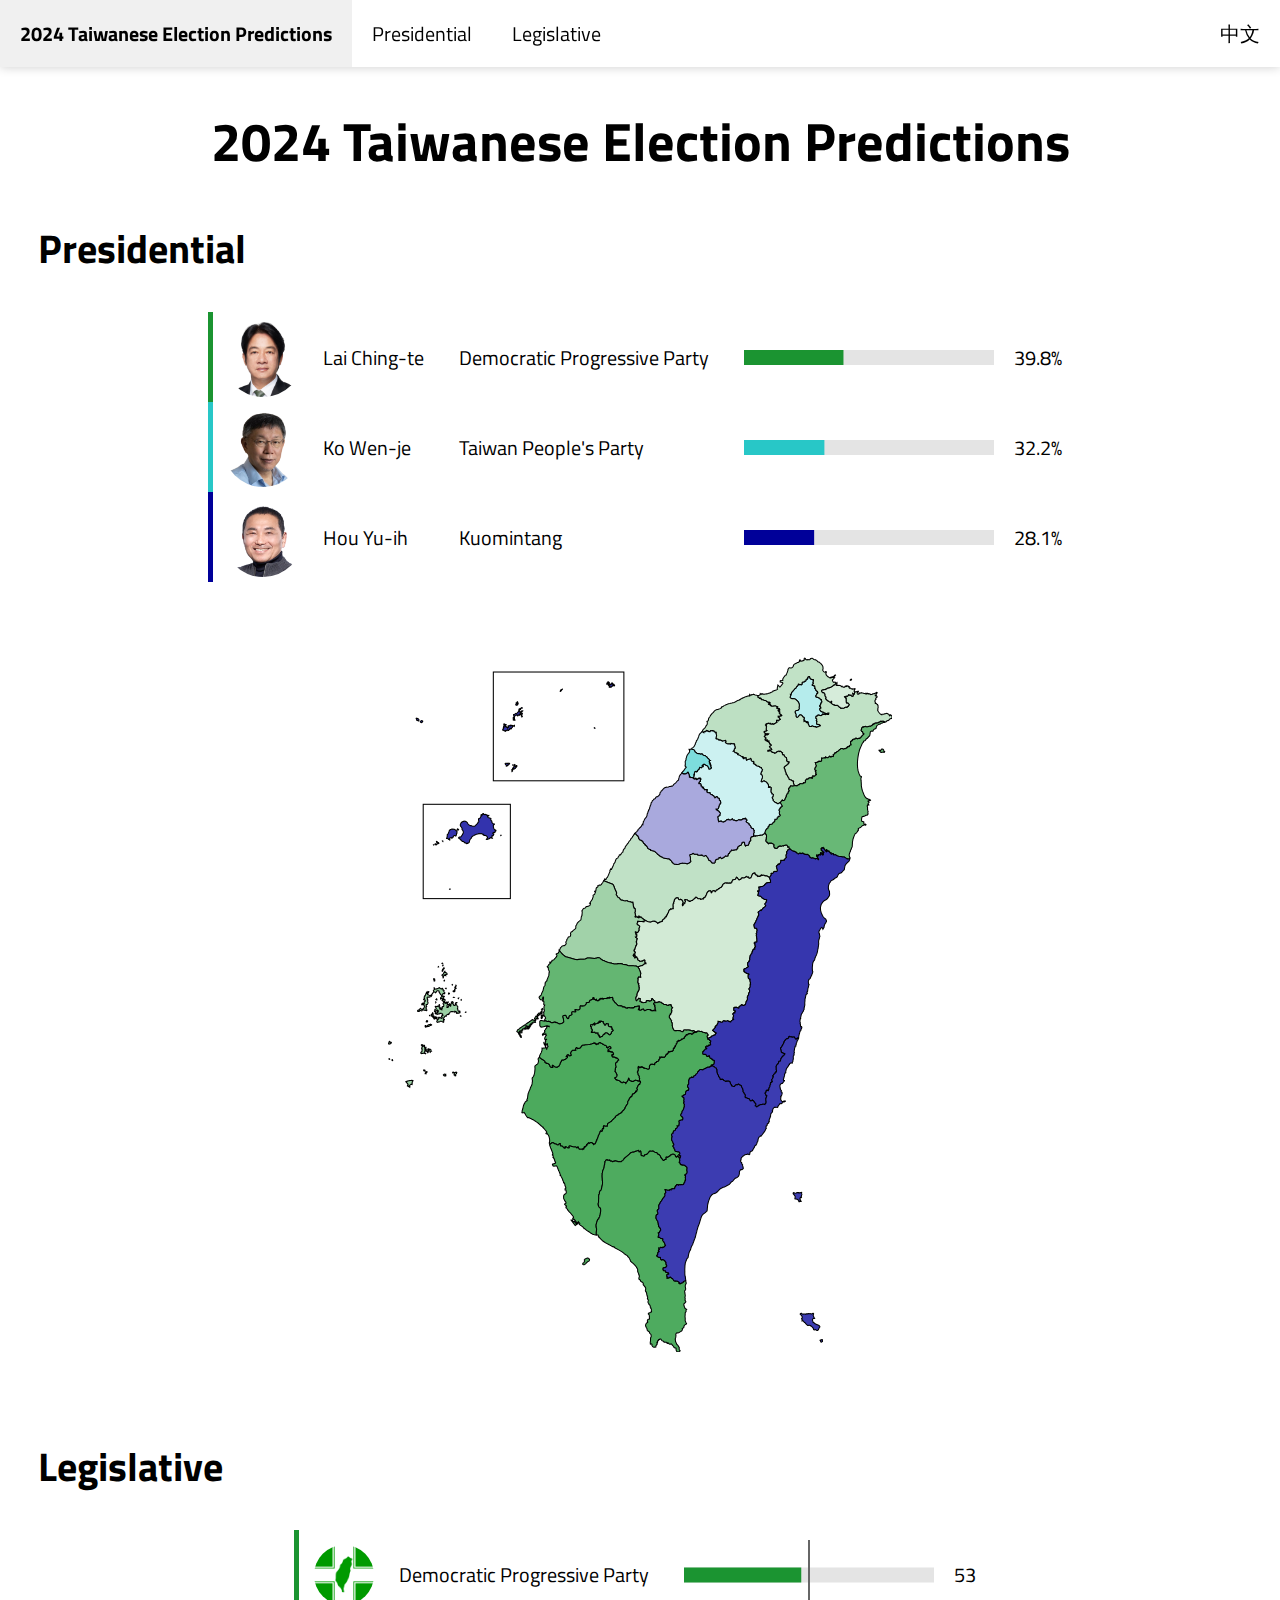
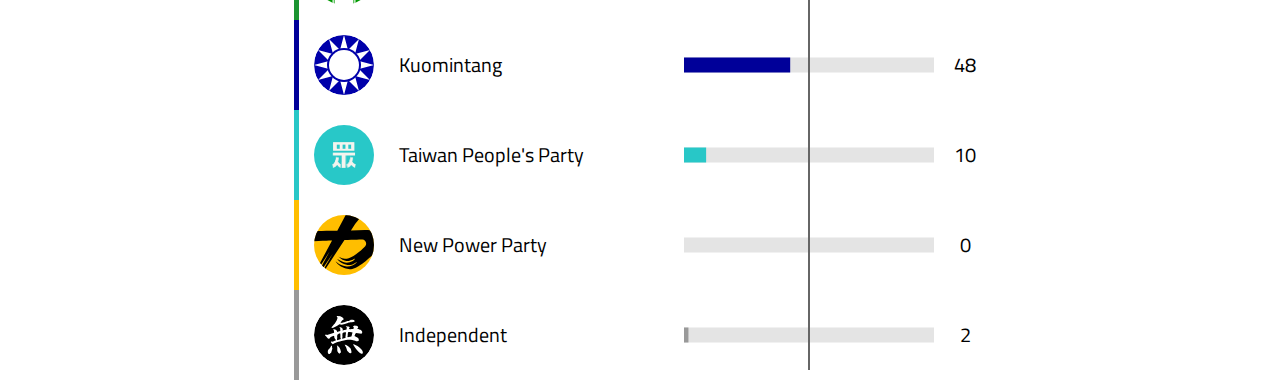
==== commit 406cd0e2: "fixing bar widths" ====
--- a/index.html
+++ b/index.html
@@ -193,7 +193,7 @@
 				<td class="share-bar">
 					<svg width="250" height="90">
 						<rect x="0" y="37.5" width="250" height="15" style="fill: #E4E4E4" />
-						<rect x="0" y="37.5" width="119.469" height="15" style="fill: #1B9431" />
+						<rect x="0" y="37.5" width="117.257" height="15" style="fill: #1B9431" />
 						<line x1="125" y1="10" x2="125" y2="90" style="stroke: #666666; stroke-width: 2px" />
 					</svg>
 				</td>
@@ -205,7 +205,7 @@
 				<td class="share-bar">
 					<svg width="250" height="90">
 						<rect x="0" y="37.5" width="250" height="15" style="fill: #E4E4E4" />
-						<rect x="0" y="37.5" width="103.982" height="15" style="fill: #000099" />
+						<rect x="0" y="37.5" width="106.195" height="15" style="fill: #000099" />
 						<line x1="125" y1="0" x2="125" y2="90" style="stroke: #666666; stroke-width: 2px" />
 					</svg>
 				</td>
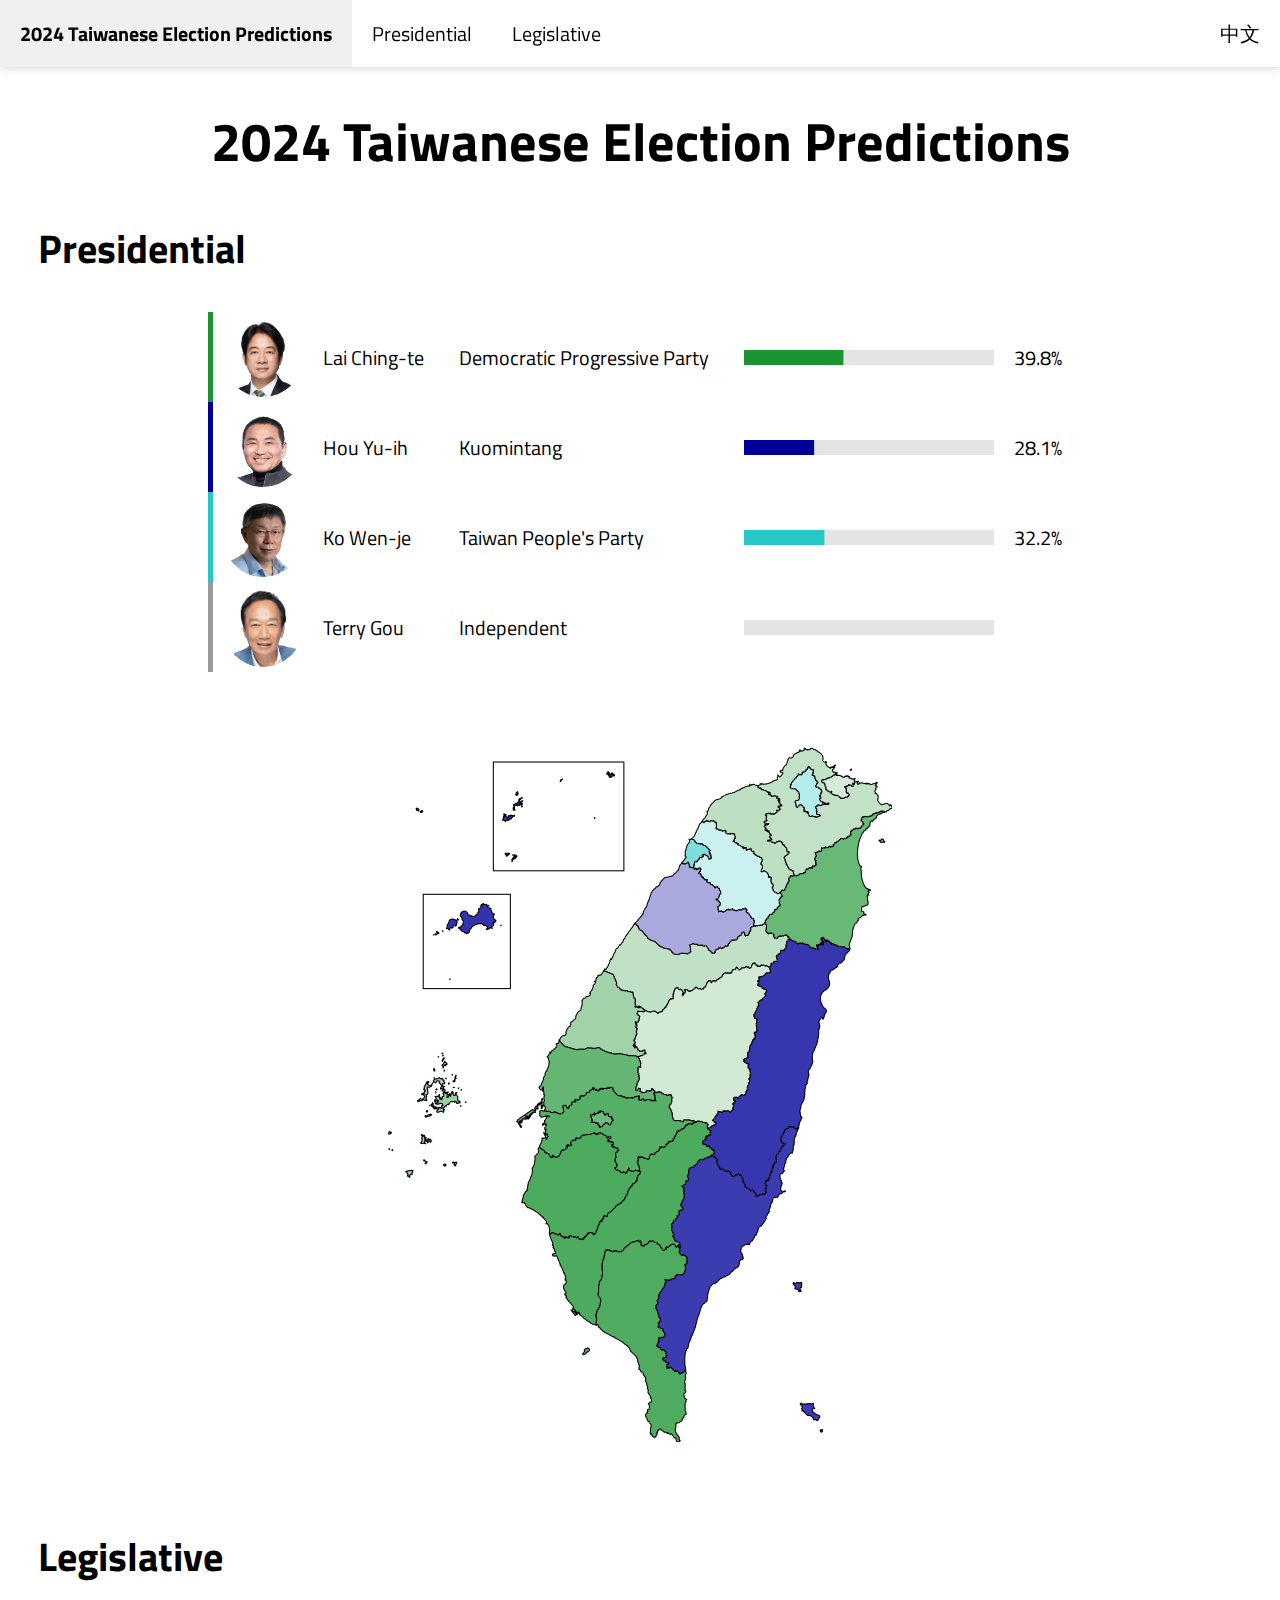
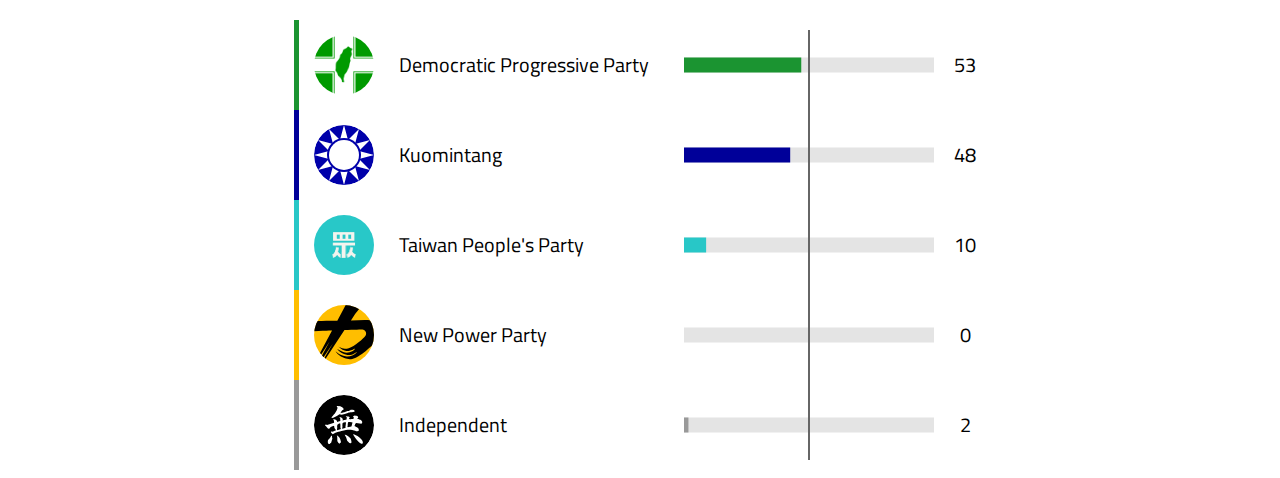
==== commit 7cb51af7: "updating legislative nominees, adding Terry Gou to the model (predictions as of a month ago)" ====
--- a/index.html
+++ b/index.html
@@ -34,6 +34,18 @@
 				</td>
 				<td id="dpp-presidential-share" class="vote">/td>
 			</tr>
+			<tr class="kmt-row">
+				<td class="image"><img src="img/houyuih.png" alt="Hou Yu-ih"></td>
+				<td class="nominee">Hou Yu-ih</td>
+				<td class="party">Kuomintang</td>
+				<td class="share-bar">
+					<svg width="250" height="15">
+						<rect x="0" y="0" width="250" height="15" style="fill: #E4E4E4" />
+						<rect id="kmt-presidential-bar" x="0" y="0" height="15" style="fill: #000099" />
+					</svg>
+				</td>
+				<td id="kmt-presidential-share" class="vote"></td>
+			</tr>
 			<tr class="tpp-row">
 				<td class="image"><img src="img/kowenje.png" alt="Ko Wen-je"></td>
 				<td class="nominee">Ko Wen-je</td>
@@ -46,17 +58,17 @@
 				</td>
 				<td id="tpp-presidential-share" class="vote"></td>
 			</tr>
-			<tr class="kmt-row">
-				<td class="image"><img src="img/houyuih.png" alt="Hou Yu-ih"></td>
-				<td class="nominee">Hou Yu-ih</td>
-				<td class="party">Kuomintang</td>
-				<td class="share-bar">
-					<svg width="250" height="15">
-						<rect x="0" y="0" width="250" height="15" style="fill: #E4E4E4" />
-						<rect id="kmt-presidential-bar" x="0" y="0" height="15" style="fill: #000099" />
-					</svg>
-				</td>
-				<td id="kmt-presidential-share" class="vote"></td>
+			<tr class="ind-row">
+				<td class="image"><img src="img/terrygou.png" alt="Terry Gou"></td>
+				<td class="nominee">Terry Gou</td>
+				<td class="party">Independent</td>
+				<td class="share-bar">
+					<svg width="250" height="15">
+						<rect x="0" y="0" width="250" height="15" style="fill: #E4E4E4" />
+						<rect id="ind-presidential-bar" x="0" y="0" height="15" style="fill: #999999" />
+					</svg>
+				</td>
+				<td id="ind-presidential-share" class="vote"></td>
 			</tr>
 		</table>
 		<svg id="presidential-map" xmlns="http://www.w3.org/2000/svg" viewbox="0 0 1440 2055">
--- a/index.css
+++ b/index.css
@@ -15,6 +15,7 @@
   top: 0;
   left: 0;
   width: 100%;
+  z-index: 999;
   list-style-type: none;
   margin: 0;
   padding: 0;
@@ -89,6 +90,10 @@
   border-radius: 80px;
 }
 
+tr:hover {
+  background-color: #F0F0F0;
+}
+
 .image {
   padding: 5px 10px;
 }
@@ -133,6 +138,10 @@
   border-left: 5px solid #FF0088;
 }
 
+.gpt {
+  border-left: 5px solid #73BE00;
+}
+
 .cp {
   border-left: 5px solid #DC143C;
 }
@@ -143,6 +152,53 @@
 
 .tmgp {
   border-left: 5px solid #00561E;
+}
+
+.trp {
+  border-left: 5px solid #FFF000;
+}
+
+.lp {
+  border-left: 5px solid #FE0000;
+}
+
+.panel-box {
+  display: flex;
+}
+
+.two-panel {
+  flex: 1;
+}
+
+.table-center {
+  position: relative;
+  top: 50%;
+  transform: translateY(-50%);
+}
+
+.table-center tr td {
+  font-size: 18px;
+}
+
+.table-center img {
+  width: 70px;
+  height: 70px;
+  border-radius: 70px;
+}
+
+.table-center .nominee {
+  padding: 5px 35px 5px 5px;
+}
+
+.table-center .share-bar, .table-center .vote {
+  padding: 0px 10px;
+}
+
+.presidential-party {
+  font-size: 16px;
+  font-style: italic;
+  margin: 0px;
+  color: #666666;
 }
 
 #presidential-map {
@@ -154,48 +210,17 @@
   padding: 50px 120px;
 }
 
-.taipei, .new-taipei, .taoyuan, .taichung, .tainan, .kaohsiung, .yilan, .changhua, .nantou, .yunlin, .chiayi-county, .chiayi-city, .pingtung, .penghu {
-  fill: #21B93D;
-}
-
-.keelung, .miaoli, .hualien, .taitung, .kinmen, .lienchiang {
-  fill: #0000BF;
-}
-
-.hsinchu-county, .hsinchu-city {
-  fill: #4fDBDB;
-}
-
-.taipei:hover, .new-taipei:hover, .taoyuan:hover, .taichung:hover, .tainan:hover, .kaohsiung:hover, .yilan:hover, .changhua:hover, .nantou:hover, .yunlin:hover, .chiayi-county:hover, .chiayi-city:hover, .pingtung:hover, .penghu:hover {
-  fill: #1B9431;
-}
-
-.keelung:hover, .miaoli:hover, .hualien:hover, .taitung:hover, .kinmen:hover, .lienchiang:hover {
-  fill: #000099;
-}
-
-.hsinchu-county:hover, .hsinchu-city:hover {
-  fill: #28C7C7;
-}
-
-rect:hover ~ .penghu {
-  fill: #1B9431;
-}
-
-rect:hover ~ .kinmen {
-  fill: #000099;
-}
-
-rect:hover ~ .lienchiang {
-  fill: #000099;
+.header-row:hover {
+  background-color: transparent;
+}
+
+#presidential-constituency {
+  font-size: 28px;
+  padding: 20px;
 }
 
 .legislative .vote, .legislative .seats {
   text-align: center;
-}
-
-tr:hover {
-  background-color: #F0F0F0;
 }
 
 .legislative img {
@@ -211,6 +236,15 @@
 @media screen and (max-width: 1350px) {
   .nominee, .party {
     padding: 10px 25px 10px 10px;
+  }
+
+  .panel-box {
+    display: block;
+  }
+
+  .table-center {
+    position: static;
+    transform: none;
   }
 }
 
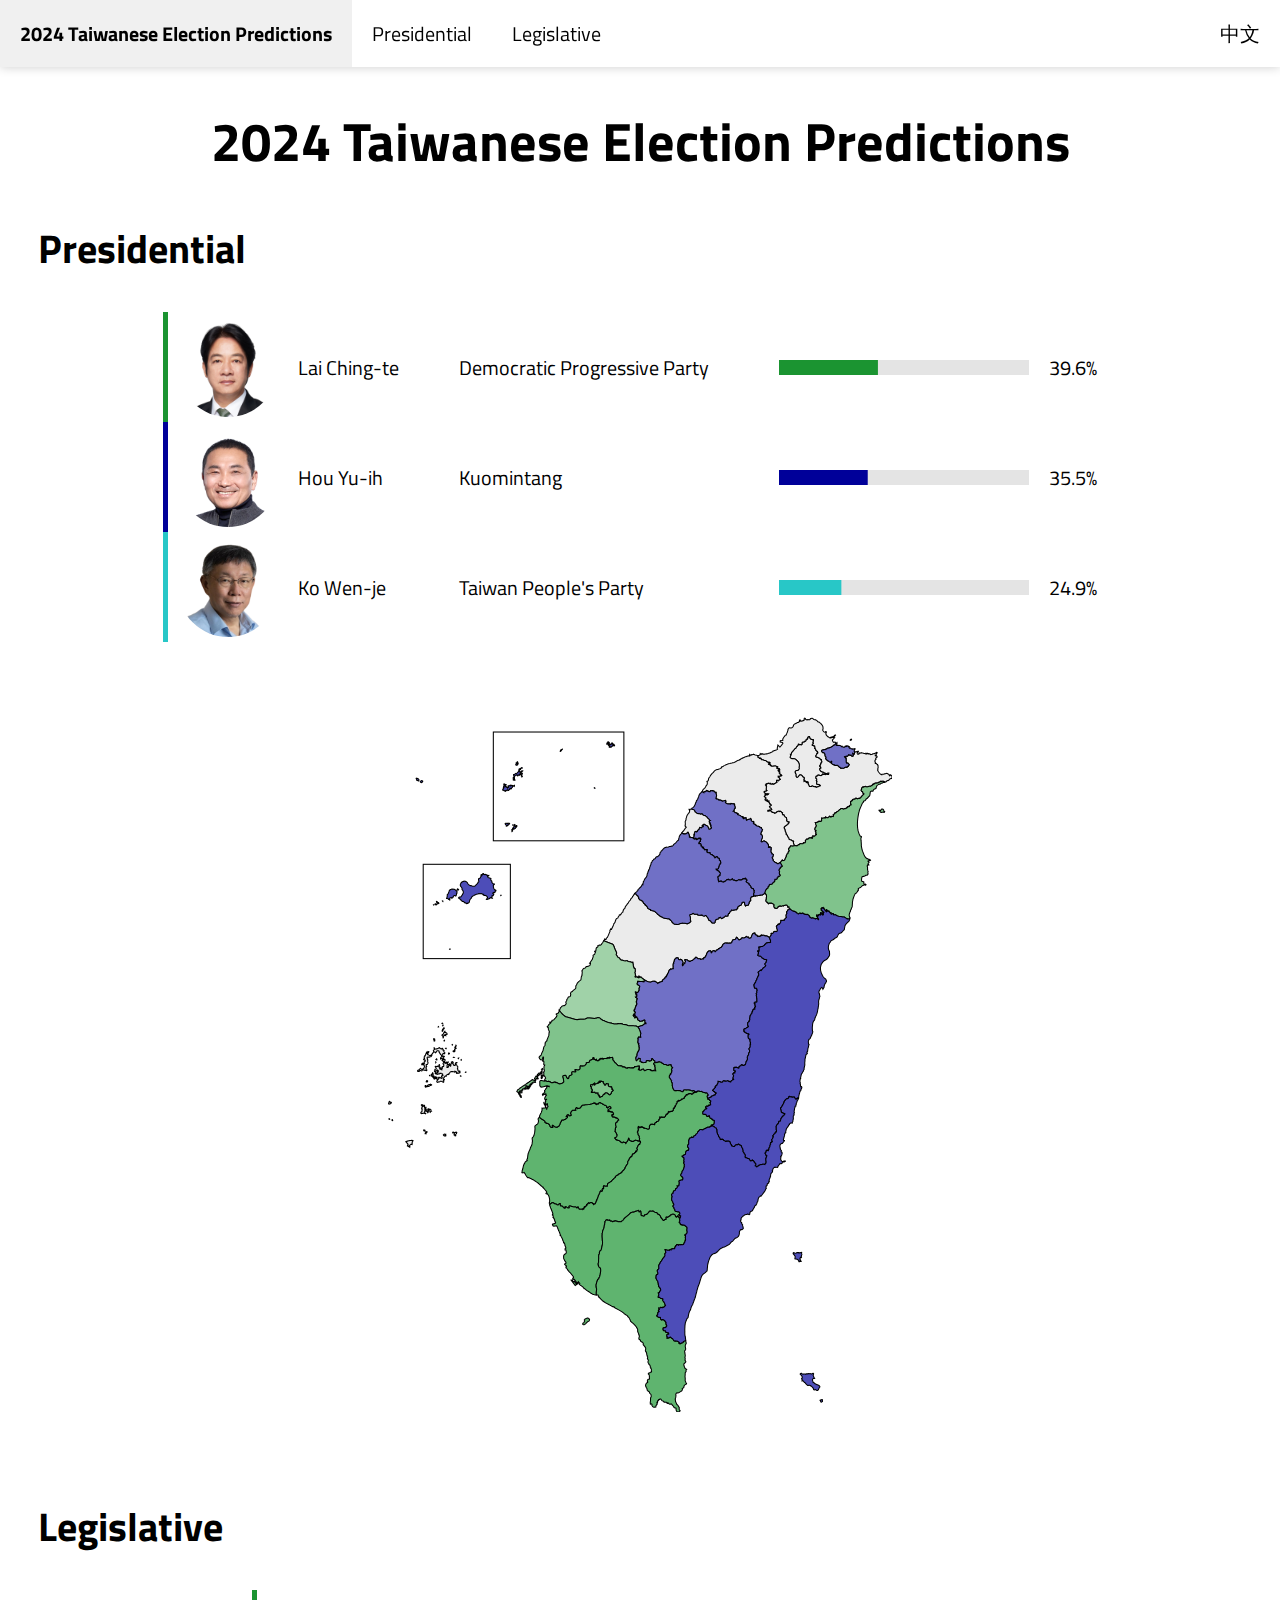
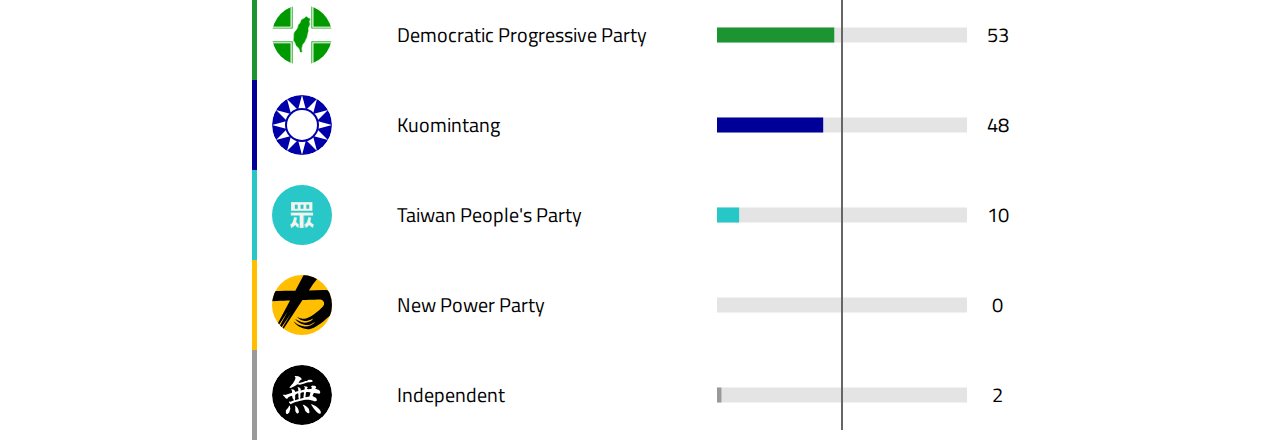
==== commit 5d3cf3da: "updating presidential model, adding probabilities" ====
--- a/index.html
+++ b/index.html
@@ -58,18 +58,6 @@
 				</td>
 				<td id="tpp-presidential-share" class="vote"></td>
 			</tr>
-			<tr class="ind-row">
-				<td class="image"><img src="img/terrygou.png" alt="Terry Gou"></td>
-				<td class="nominee">Terry Gou</td>
-				<td class="party">Independent</td>
-				<td class="share-bar">
-					<svg width="250" height="15">
-						<rect x="0" y="0" width="250" height="15" style="fill: #E4E4E4" />
-						<rect id="ind-presidential-bar" x="0" y="0" height="15" style="fill: #999999" />
-					</svg>
-				</td>
-				<td id="ind-presidential-share" class="vote"></td>
-			</tr>
 		</table>
 		<svg id="presidential-map" xmlns="http://www.w3.org/2000/svg" viewbox="0 0 1440 2055">
 			<g fill="#F0F0F0" stroke="#000000" stroke-width="3">
--- a/index.css
+++ b/index.css
@@ -85,25 +85,83 @@
 }
 
 td img {
-  width: 80px;
-  height: 80px;
-  border-radius: 80px;
+  width: 100px;
+  height: 100px;
+  border-radius: 100px;
 }
 
 tr:hover {
   background-color: #F0F0F0;
 }
 
+#presidential-header-row {
+  font-size: 24px;
+}
+
+#presidential-header-row:hover {
+  background: transparent;
+}
+
+#presidential-header-row th {
+  padding: 10px 0px;
+}
+
 .image {
   padding: 5px 10px;
 }
 
-.nominee, .party {
-  padding: 10px 55px 10px 10px;
-}
-
-.share-bar, .vote {
-  padding: 0px 10px;
+.vp-image {
+  padding: 5px 20px 5px 0px;
+}
+
+.nominee {
+  padding: 10px;
+}
+
+.party {
+  padding: 10px 50px;
+}
+
+.share-bar {
+  padding: 0px 10px 0px 20px;
+}
+
+.vote {
+  padding: 0px 20px 0px 10px;
+}
+
+.chance {
+  padding: 30px;
+  text-align: center;
+  display: table-cell;
+  color: white;
+  margin: auto;
+  vertical-align: middle;
+}
+
+#dpp-chance, #dpp-county-chance {
+  background-color: #1B9431;
+}
+
+#kmt-chance, #kmt-county-chance {
+  background-color: #000099;
+}
+
+#tpp-chance, #tpp-county-chance {
+  background-color: #28C7C7;
+}
+
+#dpp-chance, #kmt-chance, #tpp-chance {
+  width: 70px;
+  height: 40px;
+  line-height: 40px;
+}
+
+#dpp-county-chance, #kmt-county-chance, #tpp-county-chance {
+  font-size: 18px;
+  width: 60px;
+  height: 36px;
+  line-height: 36px;
 }
 
 .seats {
@@ -154,7 +212,7 @@
   border-left: 5px solid #00561E;
 }
 
-.trp {
+.trevp {
   border-left: 5px solid #FFF000;
 }
 
@@ -166,8 +224,20 @@
   display: flex;
 }
 
-.two-panel {
-  flex: 1;
+.map {
+  float: left;
+  width: 40%;
+}
+
+.prediction-table {
+  float: left;
+  width: 60%;
+}
+
+.panel-box:after {
+  content: "";
+  display: table;
+  clear: both;
 }
 
 .table-center {
@@ -181,9 +251,9 @@
 }
 
 .table-center img {
-  width: 70px;
-  height: 70px;
-  border-radius: 70px;
+  width: 90px;
+  height: 90px;
+  border-radius: 90px;
 }
 
 .table-center .nominee {
@@ -199,6 +269,7 @@
   font-style: italic;
   margin: 0px;
   color: #666666;
+  width: 100px;
 }
 
 #presidential-map {
@@ -216,7 +287,14 @@
 
 #presidential-constituency {
   font-size: 28px;
-  padding: 20px;
+  padding: 10px;
+}
+
+#county-rating {
+  float: right;
+  width: 120px;
+  padding: 8px;
+  color: white;
 }
 
 .legislative .vote, .legislative .seats {
@@ -234,17 +312,40 @@
 }
 
 @media screen and (max-width: 1350px) {
-  .nominee, .party {
+  #presidential td.nominee, #presidential td.party {
     padding: 10px 25px 10px 10px;
+    height: 100px;
+  }
+
+  #presidential td.nominee {
+    width: 60px;
+    display: flex;
+    align-items: center;
+  }
+
+  #presidential td.party {
+    width: 100px;
   }
 
   .panel-box {
     display: block;
   }
 
+  .map {
+    width: 100%;
+  }
+
+  .prediction-table {
+    width: 100%;
+  }
+
   .table-center {
-    position: static;
     transform: none;
+  }
+
+  .table-center tbody {
+    display: block;
+    margin: auto;
   }
 }
 
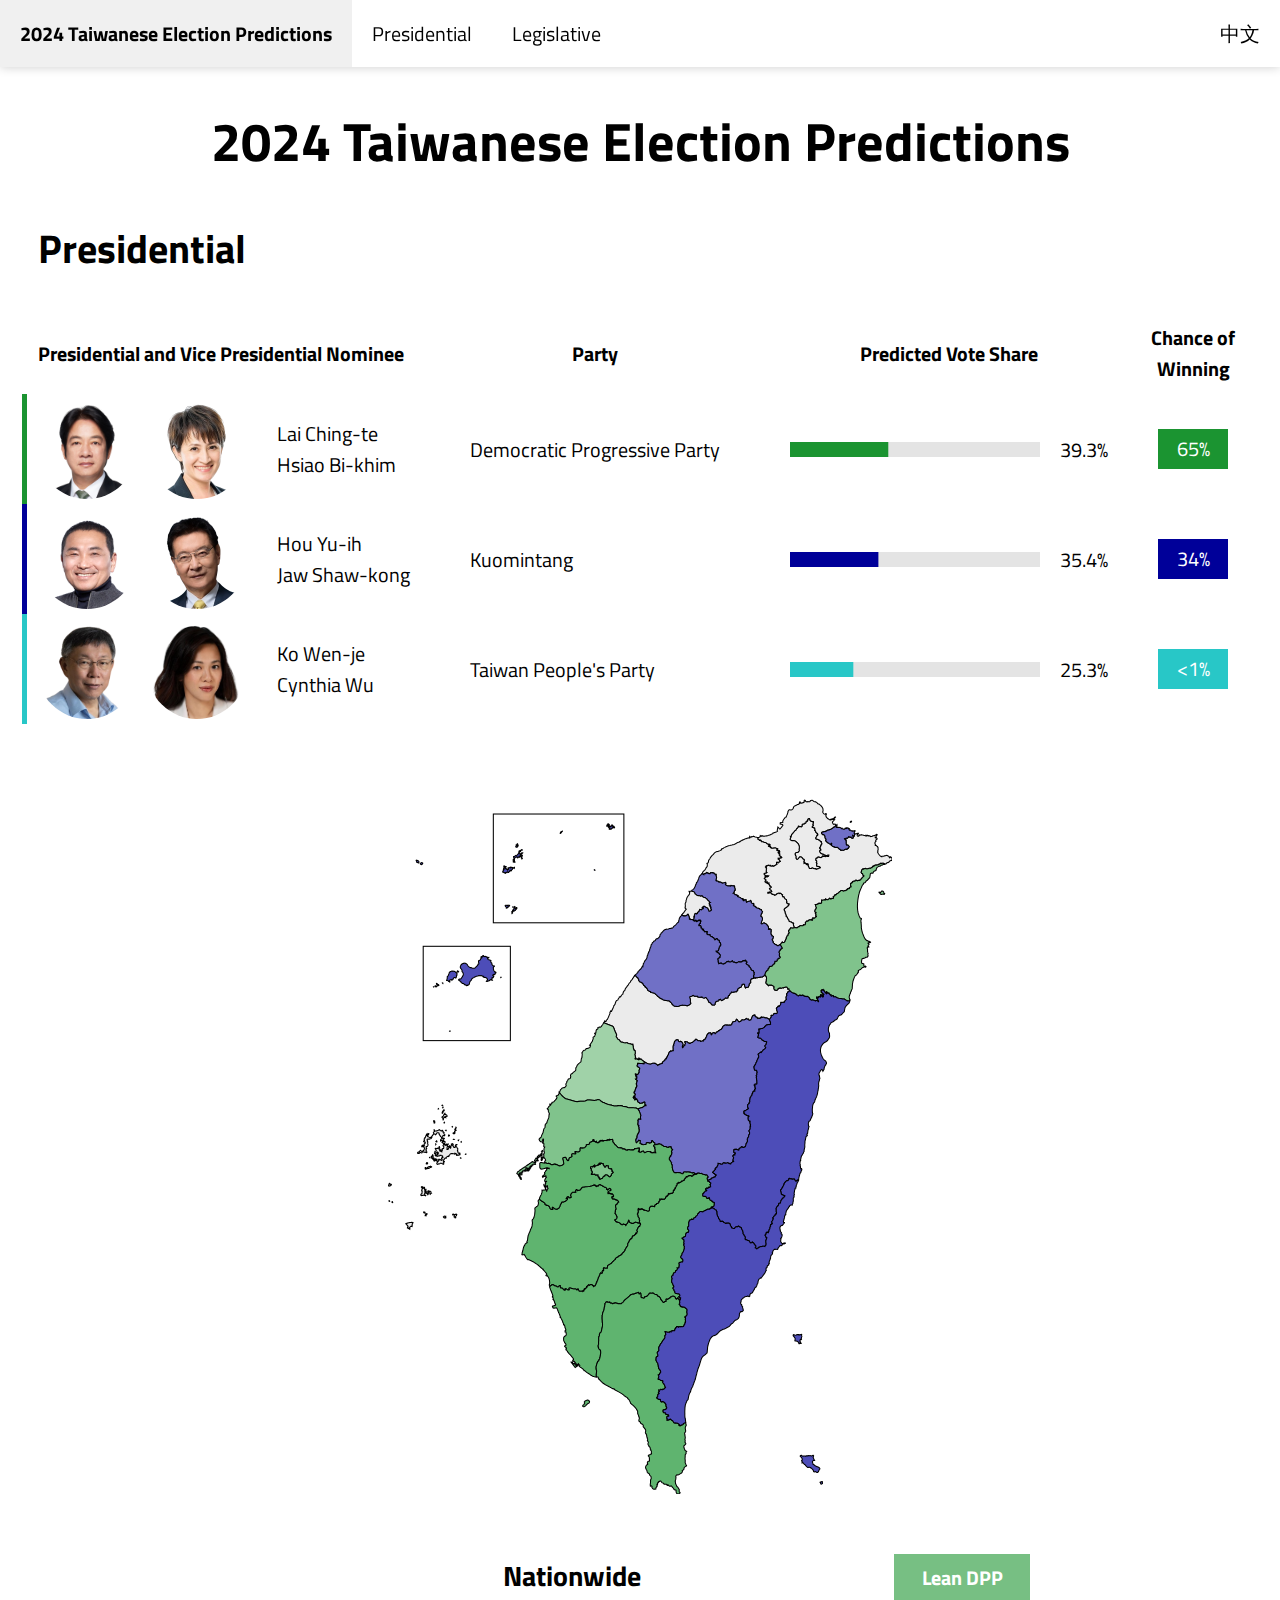
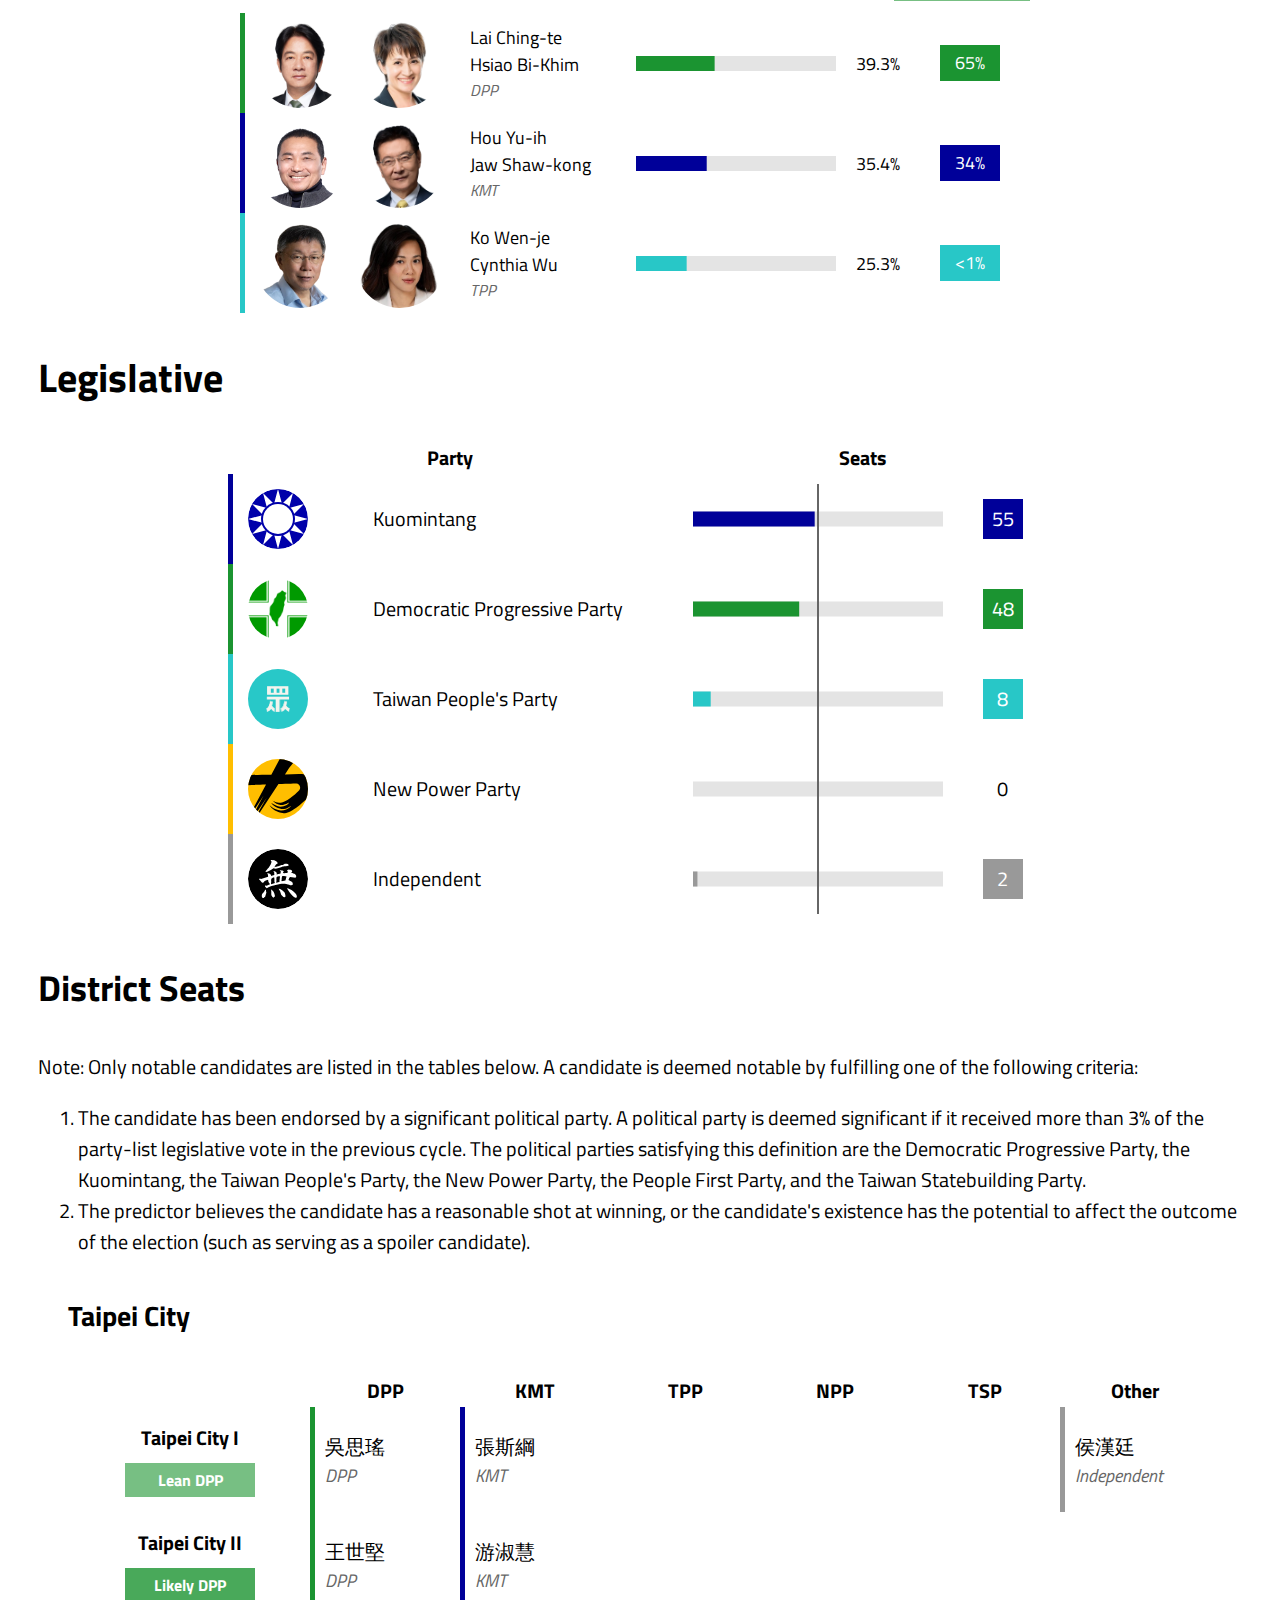
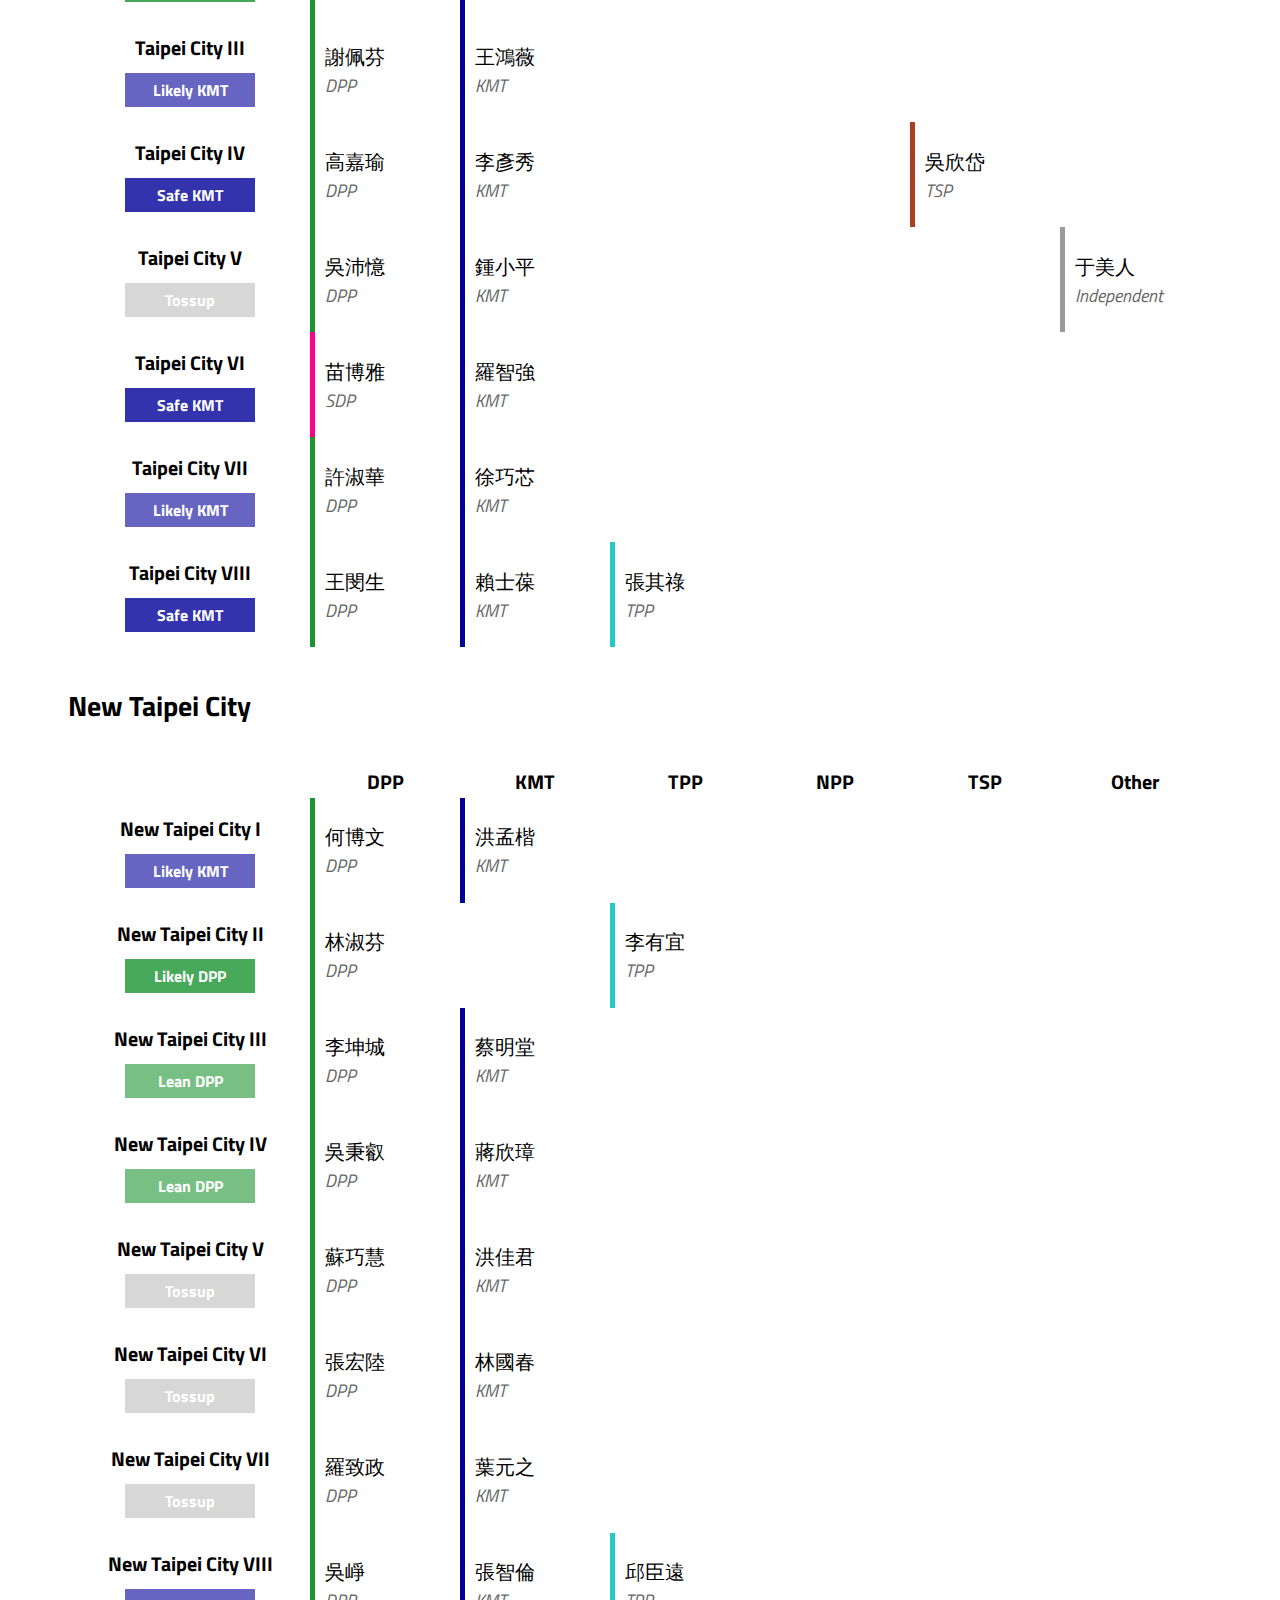
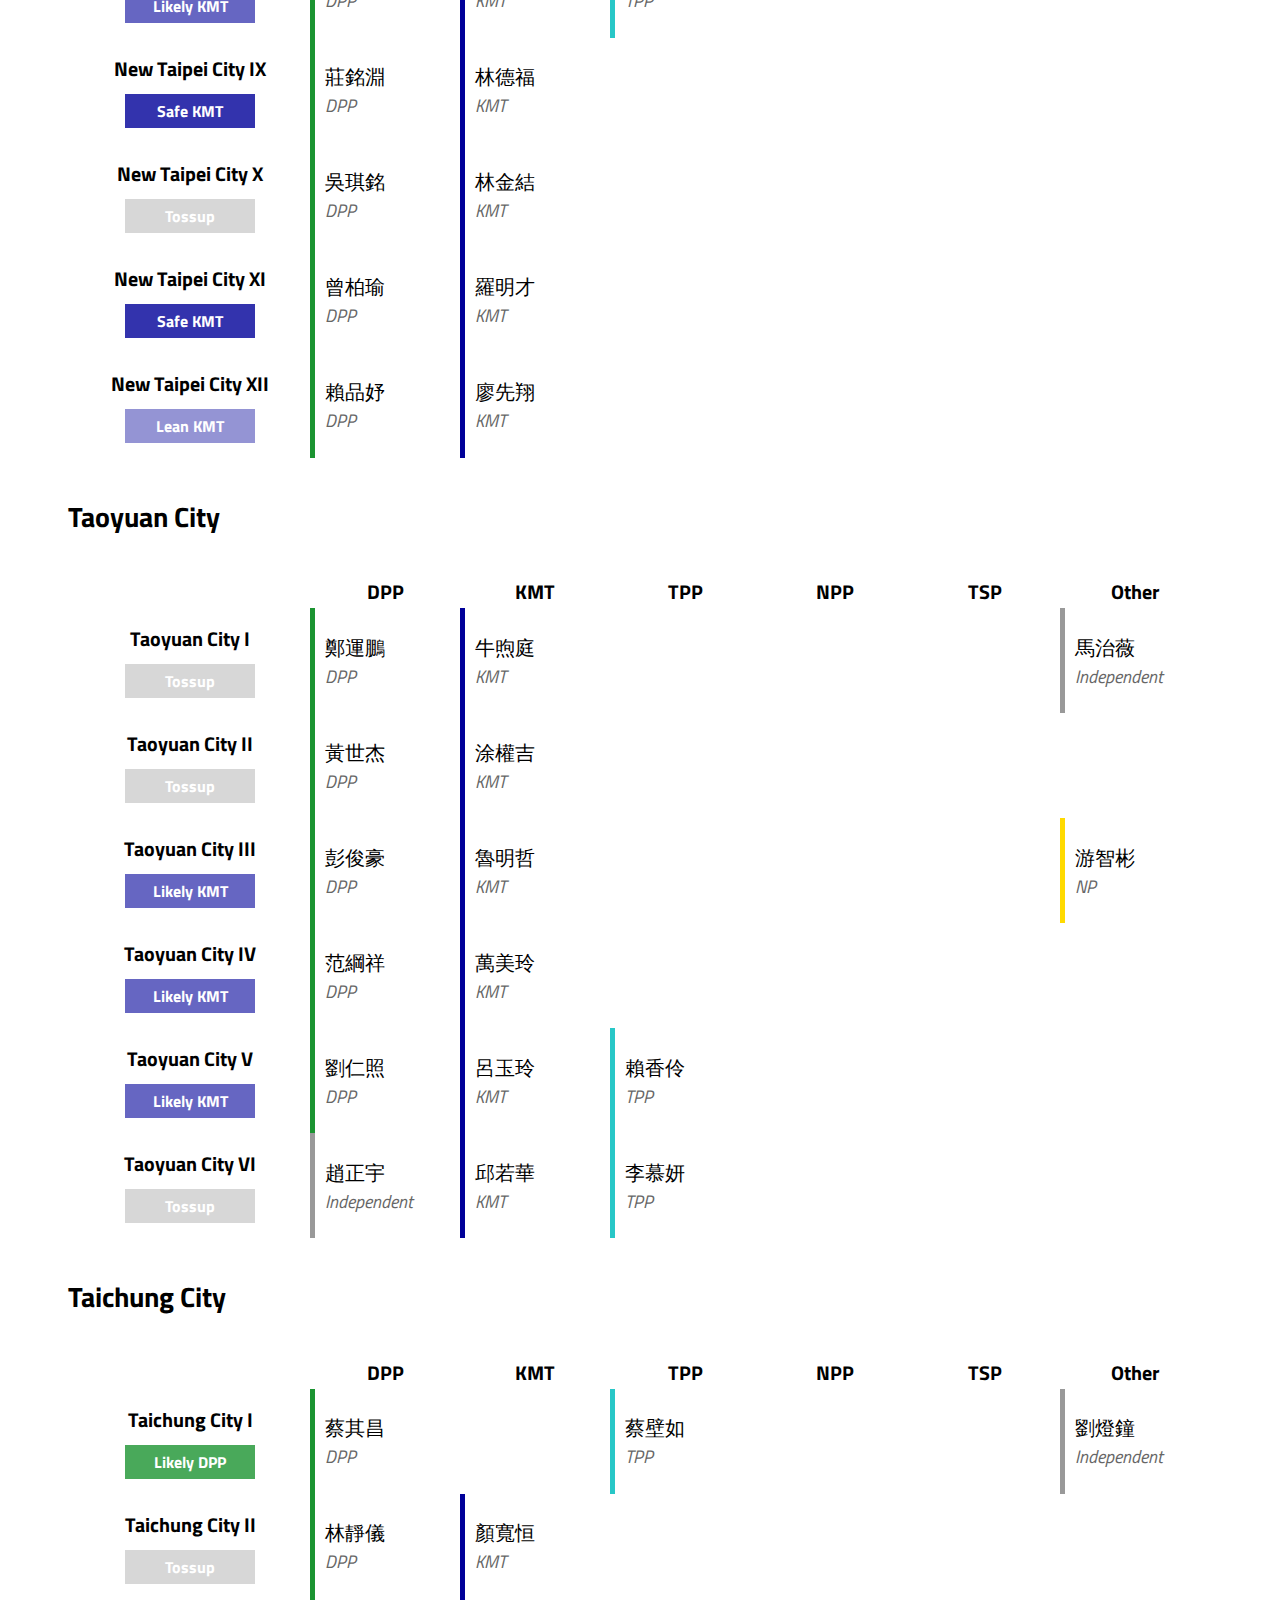
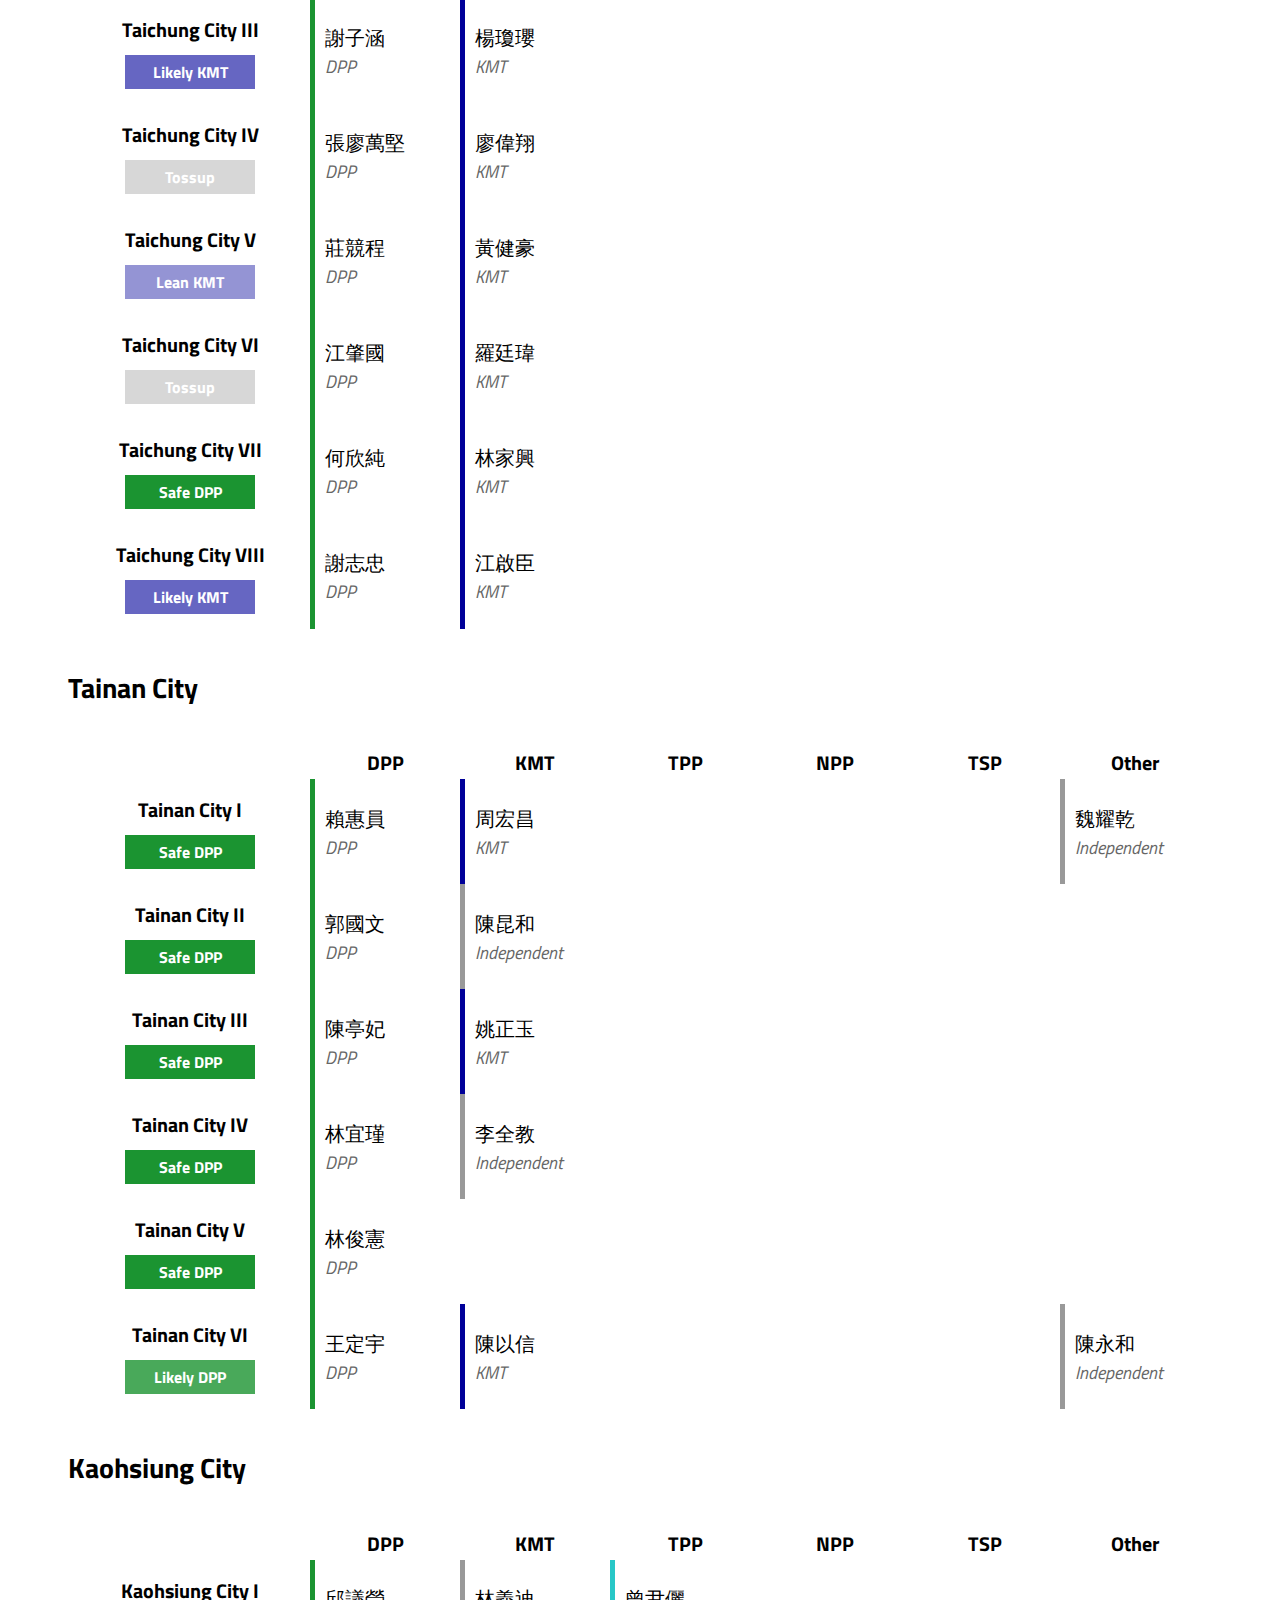
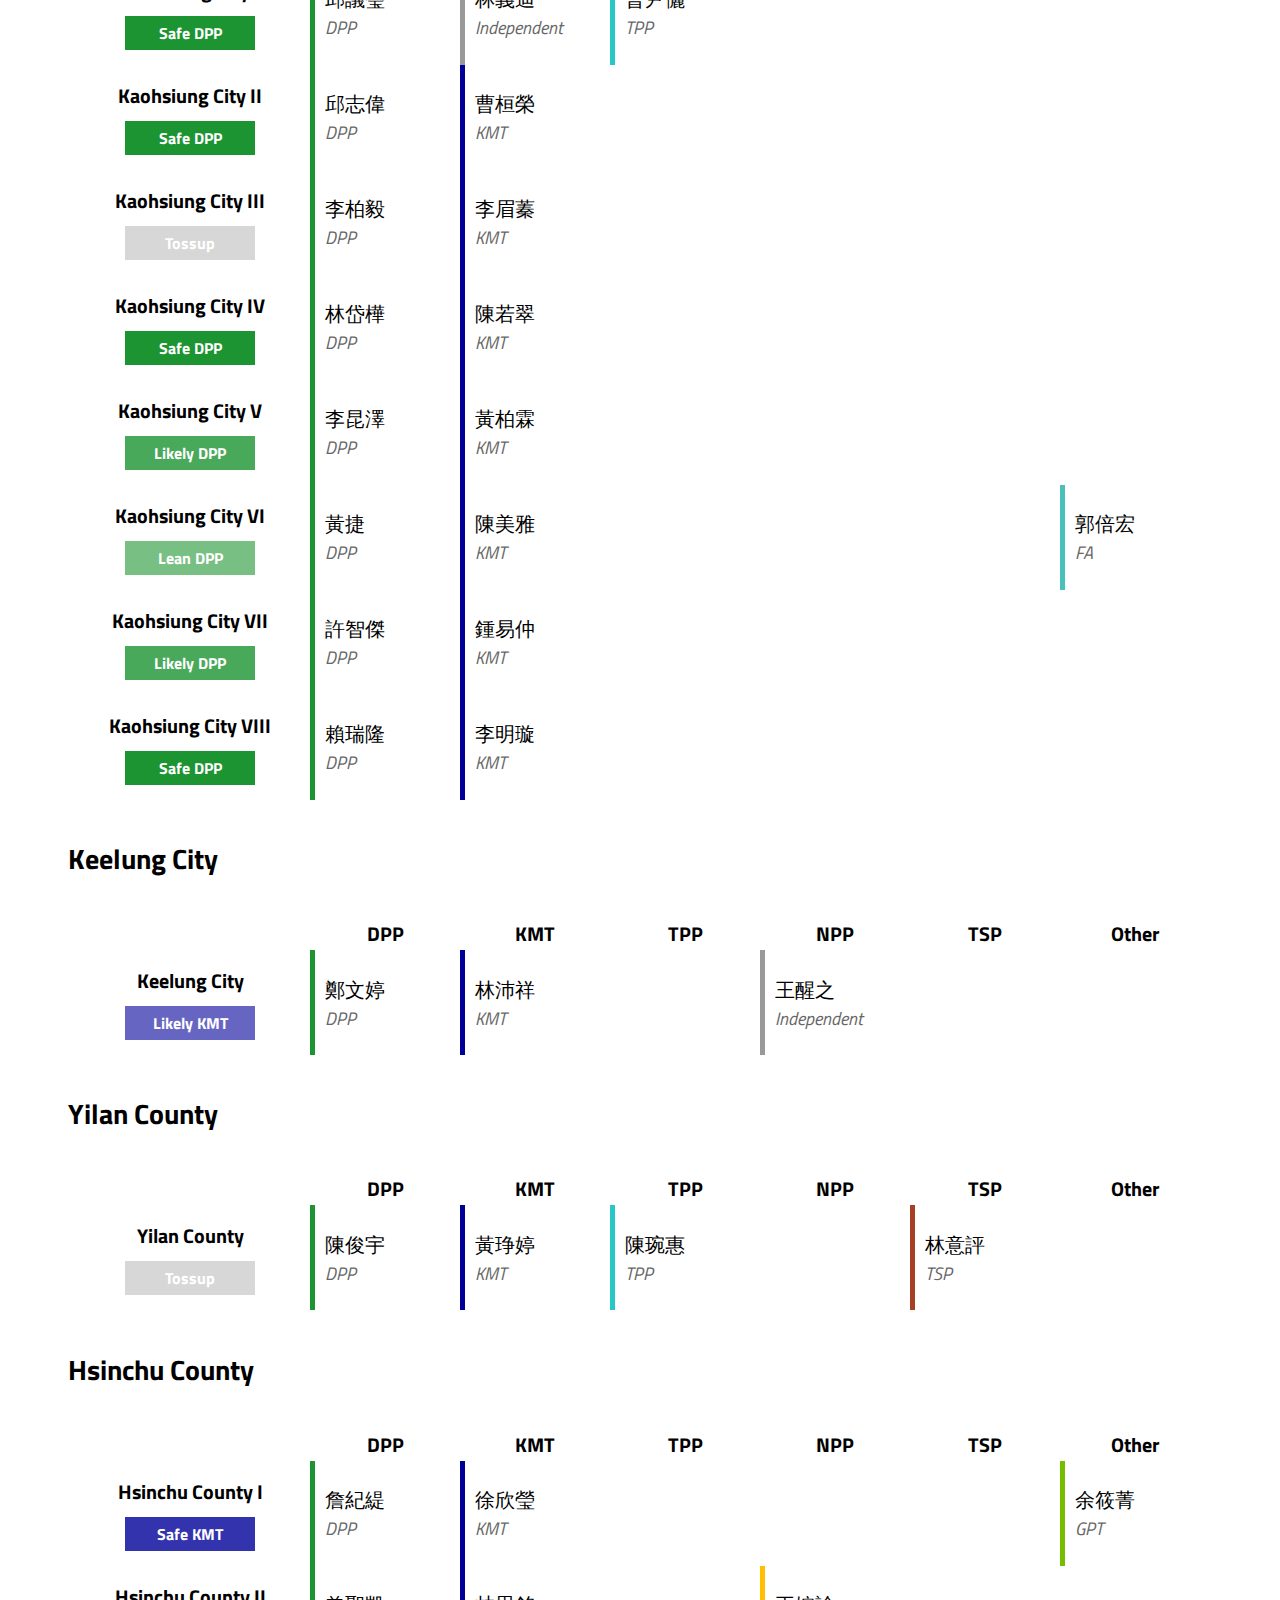
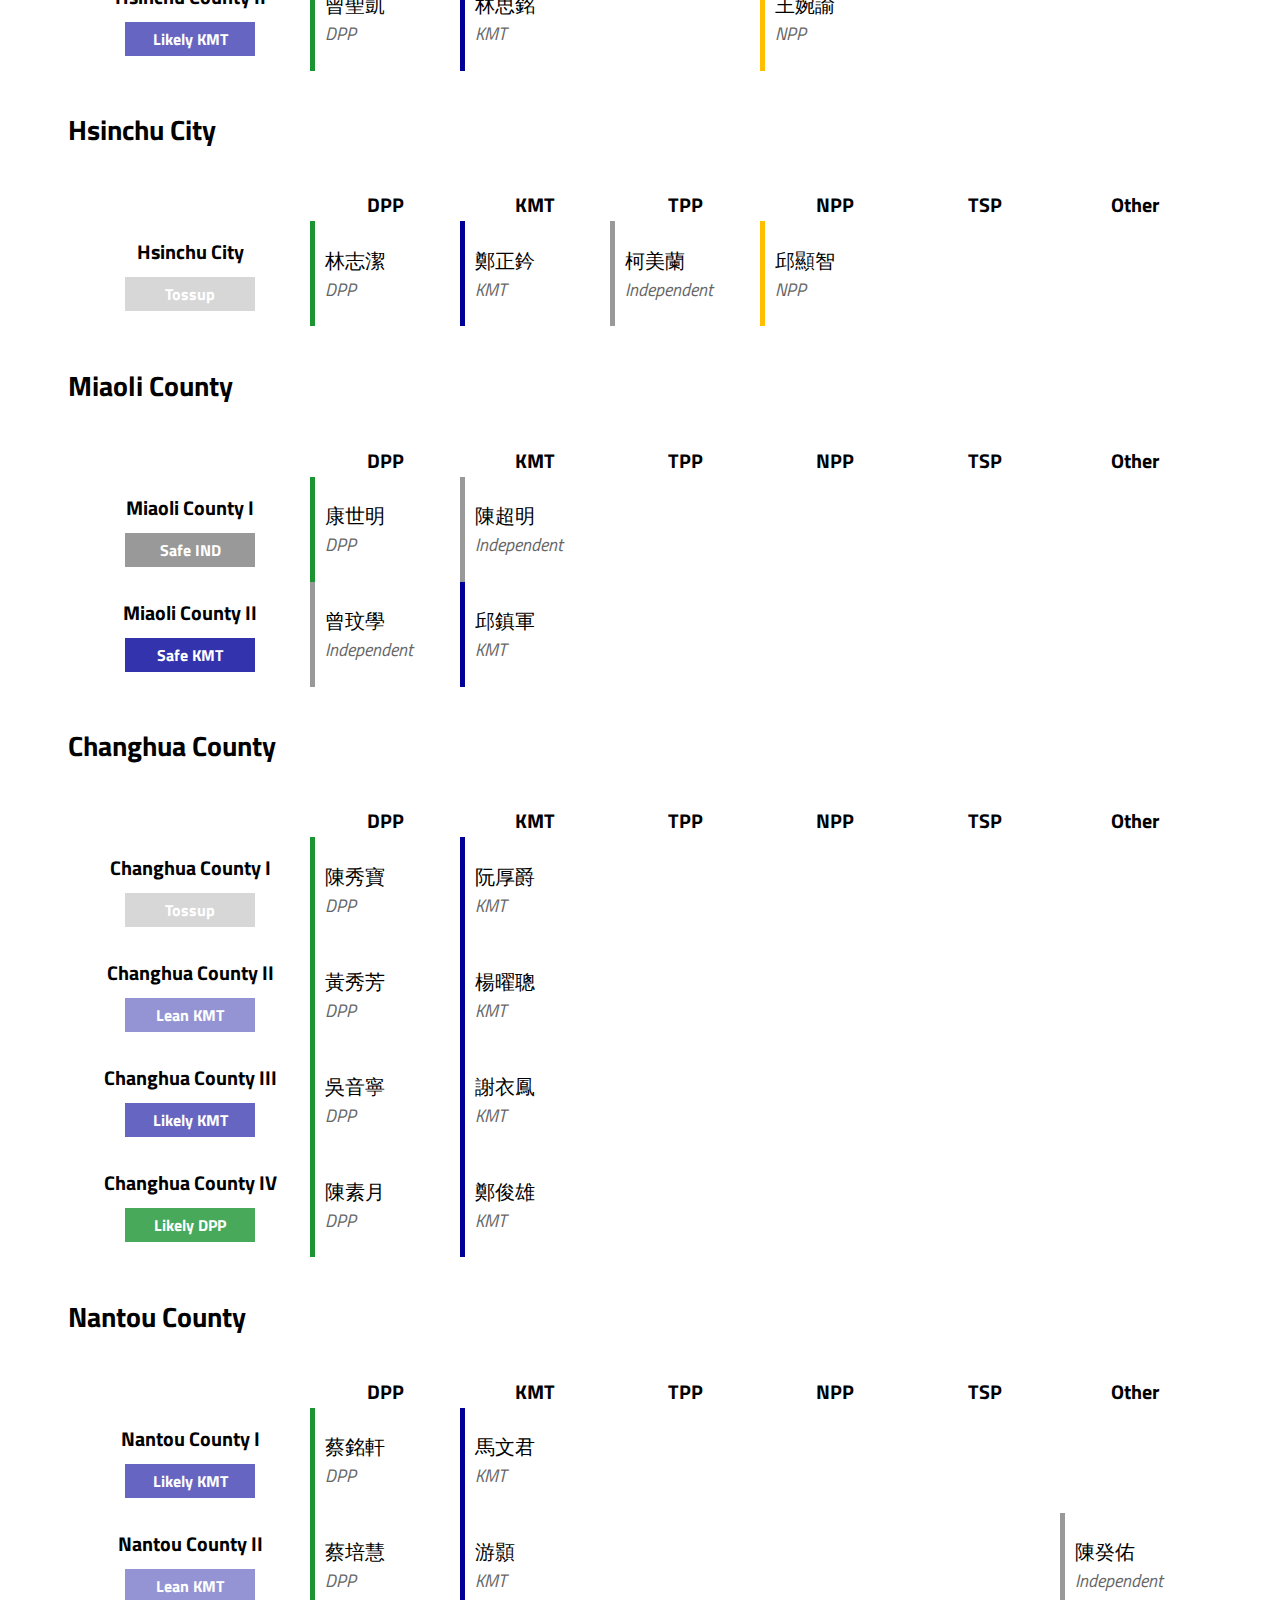
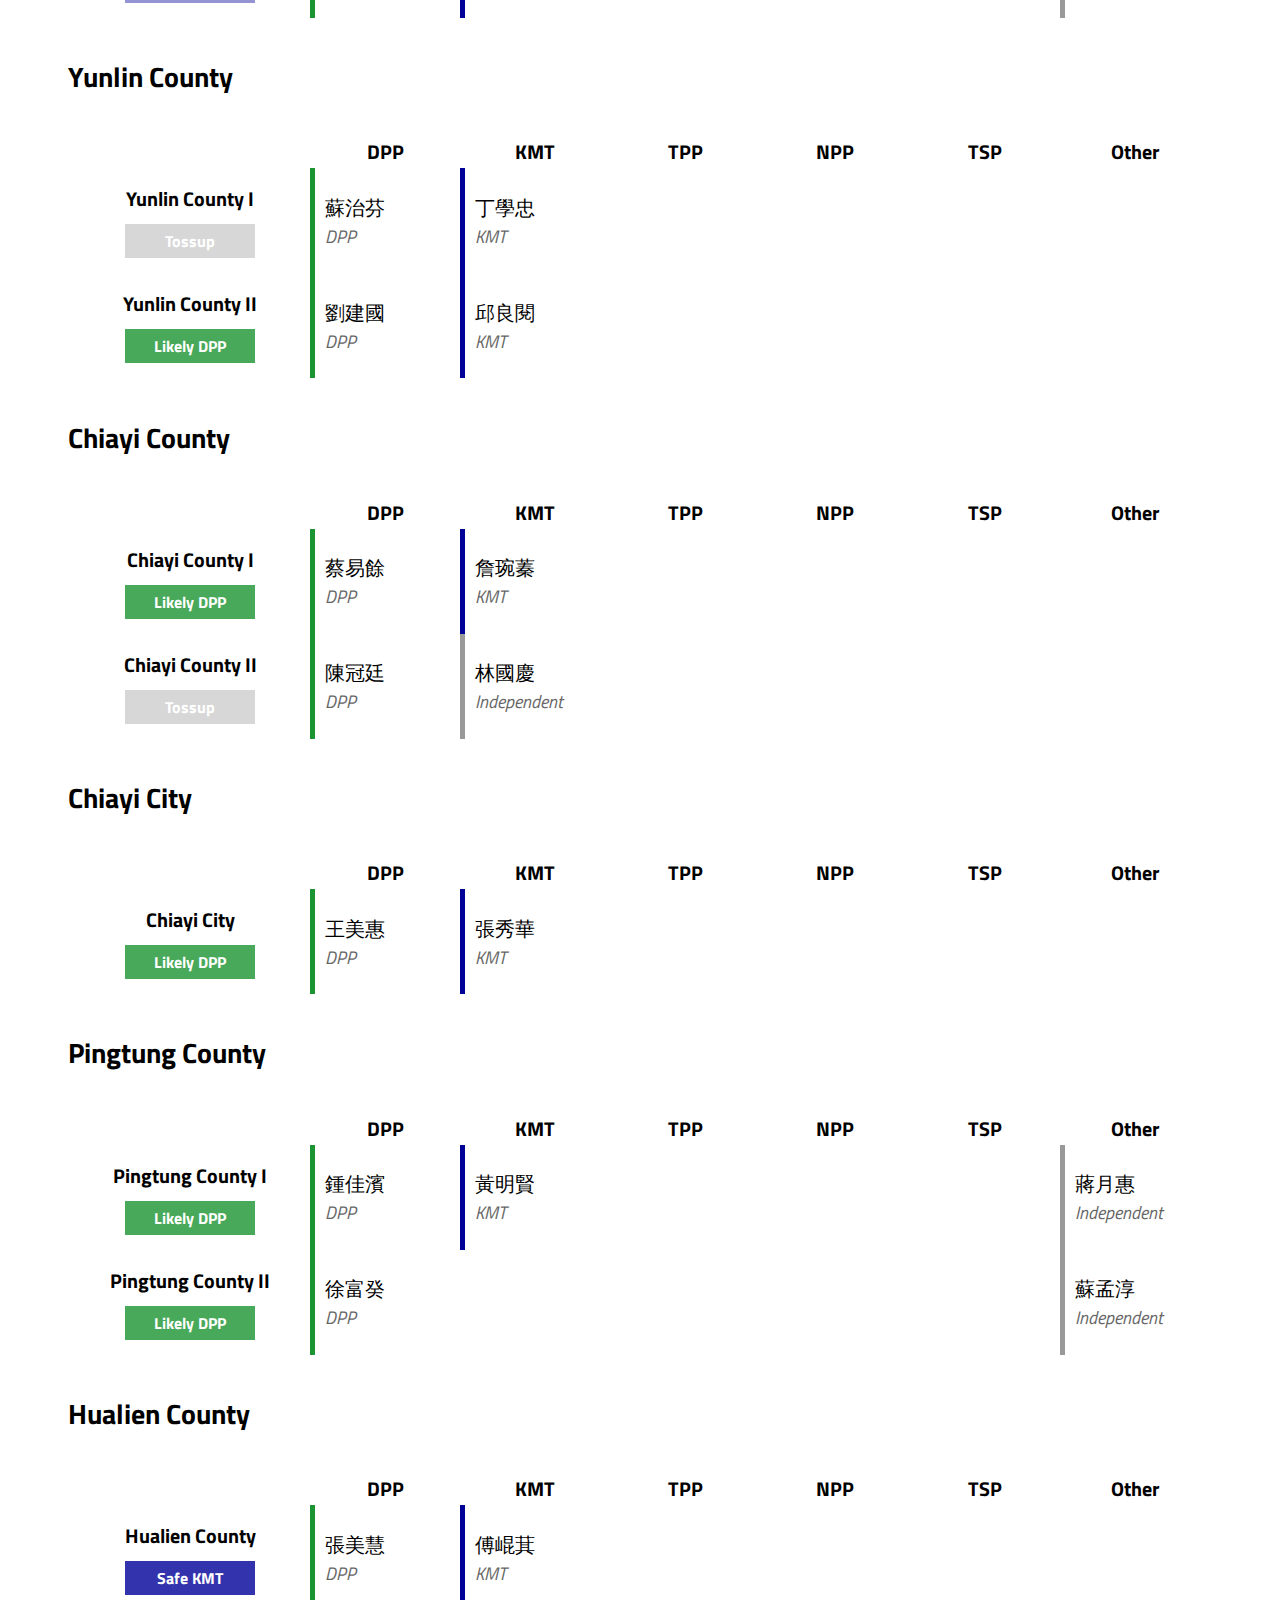
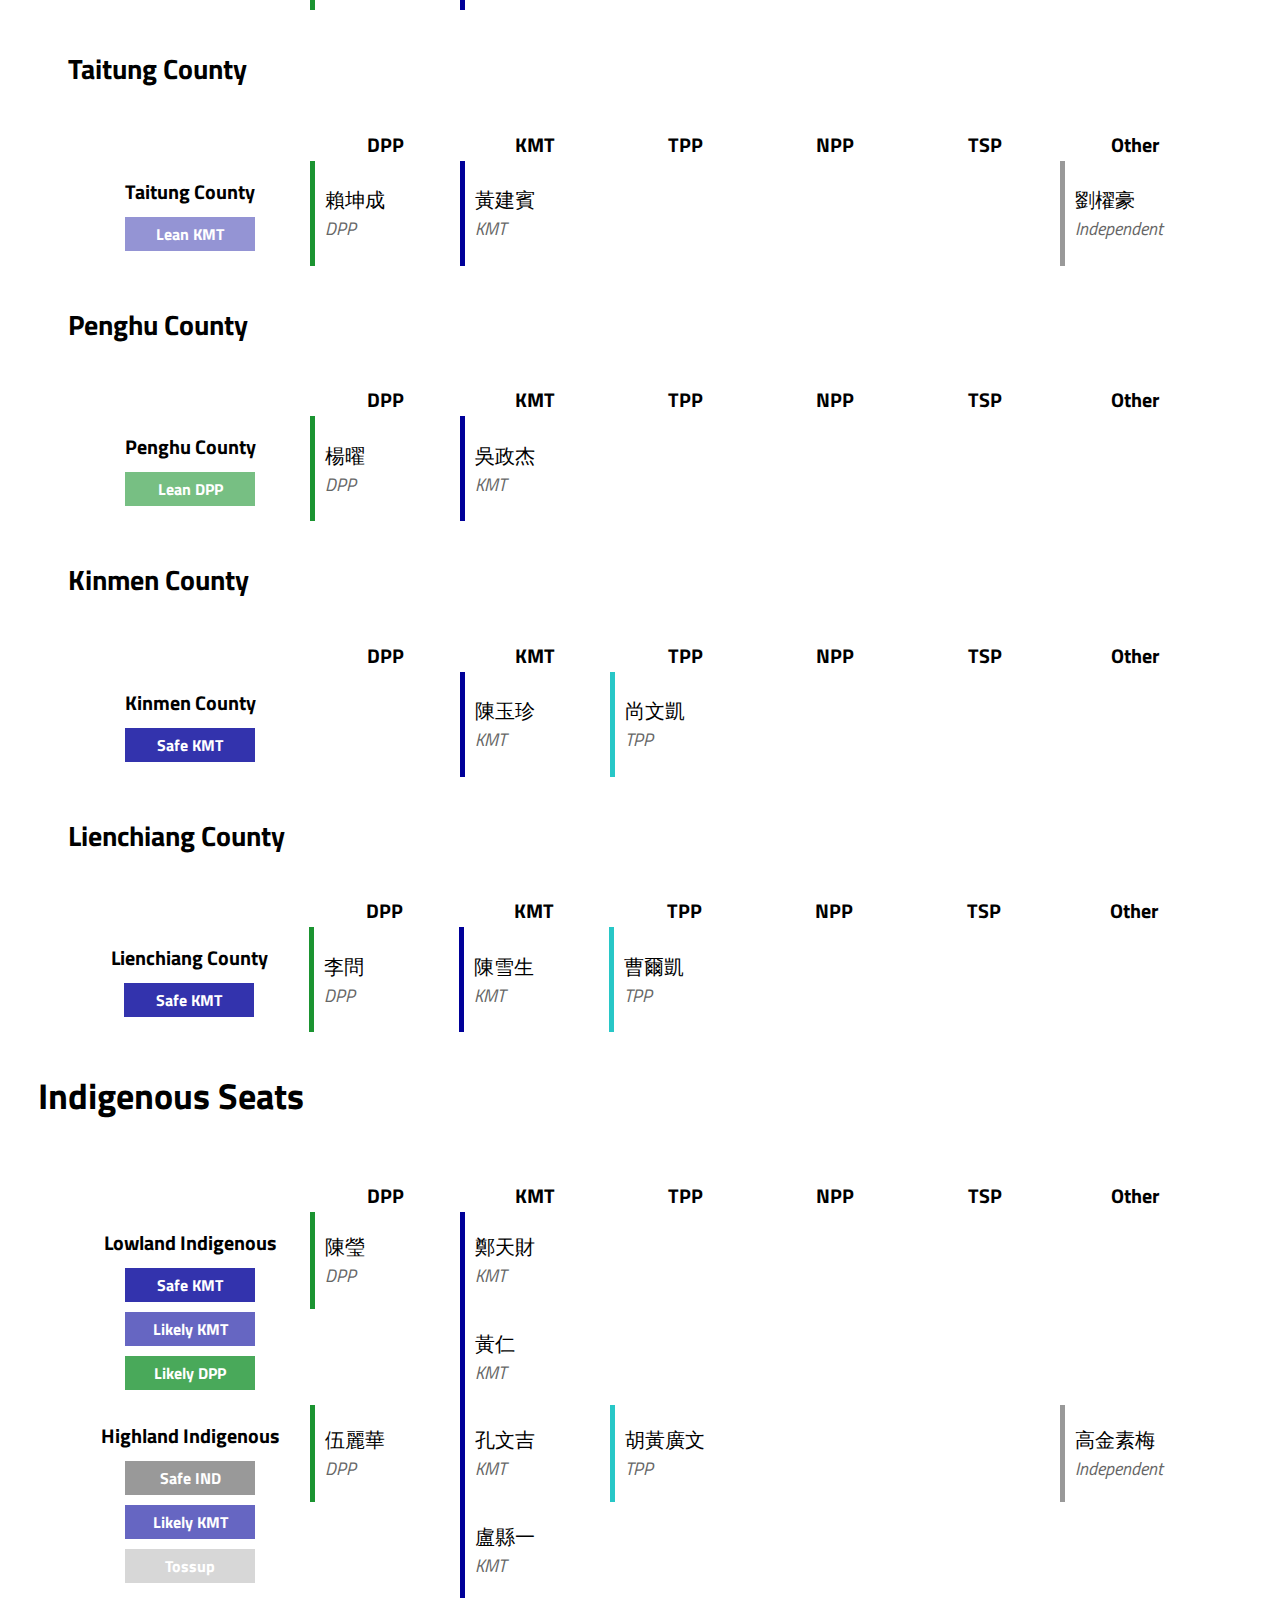
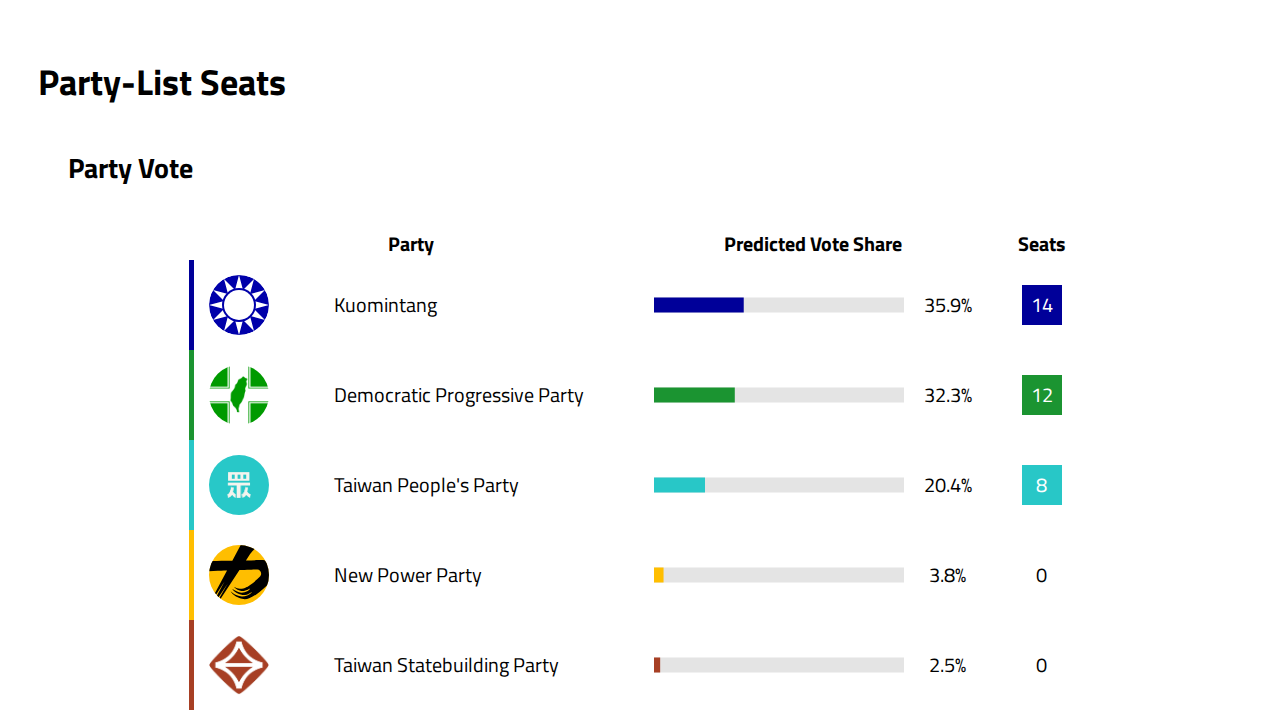
==== commit 3250e17c: "updating presidential model, updating legislative model, adding English translations (except candida" ====
--- a/index.html
+++ b/index.html
@@ -22,9 +22,16 @@
 	<div class="presidential">
 		<h2 id="presidential">Presidential</h2>
 		<table>
+			<tr id="presidential-header-row">
+				<th colspan="3">Presidential and Vice Presidential Nominee</th>
+				<th>Party</th>
+				<th colspan="2">Predicted Vote Share</th>
+				<th>Chance of Winning</th>
+			</tr>
 			<tr class="dpp-row">
 				<td class="image"><img src="img/laichingte.png" alt="Lai Ching-te"></td>
-				<td class="nominee">Lai Ching-te</td>
+				<td class="vp-image"><img src="img/hsiaobikhim.png" alt="Hsiao Bi-khim"></td>
+				<td class="nominee">Lai Ching-te<br>Hsiao Bi-khim</td>
 				<td class="party">Democratic Progressive Party</td>
 				<td class="share-bar">
 					<svg width="250" height="15">
@@ -32,11 +39,13 @@
 						<rect id="dpp-presidential-bar" x="0" y="0" height="15" style="fill: #1B9431" />
 					</svg>
 				</td>
-				<td id="dpp-presidential-share" class="vote">/td>
+				<td id="dpp-presidential-share" class="vote"></td>
+				<td class="chance"><div id="dpp-chance"></div></td>
 			</tr>
 			<tr class="kmt-row">
 				<td class="image"><img src="img/houyuih.png" alt="Hou Yu-ih"></td>
-				<td class="nominee">Hou Yu-ih</td>
+				<td class="vp-image"><img src="img/jawshawkong.png" alt="Jaw Shaw-kong"></td>
+				<td class="nominee">Hou Yu-ih<br>Jaw Shaw-kong</td>
 				<td class="party">Kuomintang</td>
 				<td class="share-bar">
 					<svg width="250" height="15">
@@ -45,10 +54,12 @@
 					</svg>
 				</td>
 				<td id="kmt-presidential-share" class="vote"></td>
+				<td class="chance"><div id="kmt-chance"></div></td>
 			</tr>
 			<tr class="tpp-row">
 				<td class="image"><img src="img/kowenje.png" alt="Ko Wen-je"></td>
-				<td class="nominee">Ko Wen-je</td>
+				<td class="vp-image"><img src="img/cynthiawu.png" alt="Cynthia Wu"></td>
+				<td class="nominee">Ko Wen-je<br>Cynthia Wu</td>
 				<td class="party">Taiwan People's Party</td>
 				<td class="share-bar">
 					<svg width="250" height="15">
@@ -57,197 +68,1371 @@
 					</svg>
 				</td>
 				<td id="tpp-presidential-share" class="vote"></td>
+				<td class="chance"><div id="tpp-chance"></div></td>
 			</tr>
 		</table>
-		<svg id="presidential-map" xmlns="http://www.w3.org/2000/svg" viewbox="0 0 1440 2055">
-			<g fill="#F0F0F0" stroke="#000000" stroke-width="3">
-				<path id="taipei" class="county" d="M 1207.6293 134.4372 1207.5998 134.5578 1207.5789 134.6274 1207.537 134.7604 1207.6724 134.9954 1207.9014 135.1694 1207.9248 135.2117 1207.9974 135.3223 1208.2608 135.4317 1208.3937 135.4926 1208.6559 135.6244 1208.8037 135.6256 1208.9304 135.5945 1208.9908 135.5821 1209.0917 135.5349 1209.1939 135.515 1209.3231 135.5336 1209.4844 135.4665 1209.5484 135.4367 1209.7084 135.3658 1209.7872 135.3347 1209.9841 135.2825 1210.1171 135.2688 1210.2254 135.285 1210.2796 135.3248 1210.346 135.4155 1210.3817 135.4404 1210.4962 135.4727 1210.5738 135.4752 1210.7941 135.4143 1210.895 135.4255 1211.1585 135.7052 1211.3653 135.8058 1211.4945 135.8369 1211.6348 135.8817 1211.8613 136.0669 1211.9721 136.1129 1212.0964 135.9836 1212.1481 135.8407 1212.1789 135.7375 1212.5987 135.4217 1212.8793 135.3919 1213.1095 135.4105 1213.2314 135.4329 1213.2991 135.4652 1213.4382 135.5162 1213.6007 135.5423 1213.7964 135.561 1214.2334 135.7226 1214.3626 135.7996 1214.3774 135.8456 1214.2986 135.9078 1214.1189 136.0482 1214.1115 136.0545 1213.9675 136.2447 1213.9379 136.3453 1213.8998 136.5231 1213.8444 136.6648 1213.8641 136.7655 1213.9761 136.9196 1214.077 136.9905 1214.2137 137.0788 1214.3158 137.1782 1214.3552 137.2354 1214.4143 137.3435 1214.4131 137.433 1214.338 137.6431 1214.3799 137.7687 1214.4562 137.9415 1214.3749 138.1055 1214.418 138.1652 1214.4439 138.1863 1214.5005 138.2547 1214.5226 138.3057 1214.5386 138.5257 1214.5251 138.5655 1214.4771 138.6488 1214.434 138.7445 1214.4254 138.7818 1214.4414 138.8725 1214.5066 138.9695 1214.5497 139.095 1214.5386 139.2007 1214.3811 139.2703 1214.2962 139.2504 1214.2703 139.2305 1213.9761 139.417 1214.0426 139.6756 1214.0438 139.8459 1213.997 139.9441 1213.9478 139.9851 1213.7988 140.0858 1213.7435 140.1168 1213.6401 140.1728 1213.5662 140.2673 1213.5416 140.3617 1213.4886 140.4811 1213.3705 140.7769 1213.4973 141.0678 1213.613 141.2331 1213.6721 141.3027 1213.8112 141.488 1213.8592 141.5837 1213.8936 141.6918 1213.8936 141.7913 1213.853 141.9454 1213.8333 142.0436 1213.805 142.1319 1213.7631 142.1841 1213.6561 142.204 1213.5551 142.2239 1213.352 142.3283 1213.3139 142.3855 1213.2018 142.6217 1213.1686 142.7087 1213.1464 142.8852 1213.0984 142.9759 1213.0098 143.0542 1212.9113 143.1897 1212.9003 143.2768 1212.9323 143.3861 1212.9827 143.5303 1213.096 143.6571 1213.1784 143.82 1213.1206 144.0587 1213.5957 144.4353 1213.6339 144.5646 1213.6204 144.9176 1213.6745 145.0109 1213.7619 145.1675 1213.8419 145.3229 1213.9293 145.4298 1213.9773 145.482 1214.077 145.6125 1214.2248 145.8126 1214.2728 145.9755 1214.2875 146.0103 1214.3109 146.1247 1214.1078 146.2689 1214.0352 146.4603 1214.034 146.6169 1214.045 146.8432 1214.0475 146.8867 1214.0266 146.96 1213.9515 147.0868 1213.8764 147.2161 1213.7755 147.3342 1213.6314 147.4572 1213.5736 147.5418 1213.4899 147.676 1213.4173 147.8588 1213.3126 147.9632 1212.968 148.2528 1212.8338 148.4567 1212.7119 148.5922 1212.5433 148.7302 1212.2515 148.8818 1212.0915 149.0198 1211.7469 149.5282 1211.449 149.7283 1211.0944 150.8459 1211.0391 151.1691 1210.9061 151.7272 1210.9024 151.808 1210.9283 151.8851 1211.689 152.5949 1211.8798 152.6943 1212.2897 152.7789 1212.7685 152.7838 1213.0184 152.7441 1213.1452 152.7416 1213.5564 152.7838 1213.8665 152.7403 1214.1078 152.5849 1214.2666 152.672 1214.3097 152.8062 1214.3232 152.8646 1214.3897 153.0039 1214.5079 153.0523 1214.7565 153.0958 1214.9055 153.1555 1215.0138 153.2376 1215.1381 153.332 1215.2304 153.4178 1215.3068 153.4862 1215.5874 153.7224 1215.7056 153.8106 1215.7807 153.8529 1215.9272 153.915 1215.9949 153.9374 1216.2755 153.9424 1216.3814 153.9598 1216.5562 154.0555 1216.646 154.1898 1216.7384 154.2096 1216.9649 154.1922 1217.0215 154.1649 1217.1421 154.1301 1217.3908 153.9461 1217.701 153.7597 1217.7416 153.8765 1217.7662 153.9934 1217.7933 154.1214 1217.8708 154.4595 1217.9078 154.6335 1217.9188 154.682 1217.9459 154.8299 1217.9632 154.8909 1217.9915 155.004 1218.021 155.1059 1218.0456 155.2228 1218.0555 155.3396 1218.0579 155.3955 1218.0444 155.5087 1218.0616 155.7001 1218.0998 155.812 1218.1909 156.0009 1218.2906 156.206 1218.3214 156.2682 1218.3866 156.4024 1218.6956 157.1495 1218.7411 157.2863 1218.6266 157.6368 1218.6414 157.832 1218.6734 157.9501 1218.7079 158.0321 1218.778 158.2335 1218.7657 158.3839 1218.7423 158.5169 1218.6488 158.768 1218.522 158.8749 1218.3263 158.9905 1218.2266 159.0539 1218.2167 159.0788 1218.1675 159.2317 1218.1379 159.3311 1218.1219 159.4455 1218.1047 159.5711 1217.9262 159.9079 1217.8511 159.9726 1217.7404 160.0658 1217.632 160.1242 1217.4991 160.2485 1217.5237 160.4076 1217.6222 160.4959 1217.6591 160.5183 1217.8647 160.6451 1218.0124 160.7172 1218.0998 160.7681 1218.4186 160.9546 1218.5097 161.018 1218.6143 161.1038 1218.9553 161.2219 1219.1387 161.2281 1219.2557 161.2467 1219.3726 161.2741 1219.7148 161.565 1219.7923 161.7104 1219.8367 161.877 1219.8687 162.3518 1219.8637 162.6638 1219.865 162.7347 1219.9733 162.9522 1220.2109 163.171 1220.4718 163.539 1220.6072 163.7217 1220.7463 164.0188 1220.8928 164.3954 1221.0048 164.8268 1221.0036 165.0617 1220.9654 165.1823 1220.9051 165.4086 1220.8891 165.4657 1220.9027 165.5528 1221.4123 165.9443 1222.2444 167.262 1222.3355 167.4074 1222.4204 167.4509 1222.6137 167.5305 1222.7159 167.5653 1222.8857 167.6262 1223.3252 167.8636 1223.4113 167.9047 1223.5086 168.0103 1223.5898 168.1558 1223.7092 168.2838 1223.9259 168.5536 1223.9813 168.648 1224.0268 168.7549 1224.1991 168.796 1224.5758 168.9799 1224.7026 169.0657 1224.8306 169.1564 1224.987 169.2857 1225.2368 169.5903 1225.3058 169.7531 1225.4079 169.7382 1225.4744 169.7034 1225.5766 169.6375 1225.6467 169.5704 1225.728 169.466 1225.7809 169.3193 1226.1613 169.42 1226.1551 169.4796 1226.0973 169.5145 1225.9963 169.5953 1225.9853 169.7357 1225.9803 169.8128 1225.9742 169.9582 1225.936 170.131 1225.7428 170.4356 1225.5864 170.6556 1225.5815 170.7675 1225.5926 170.847 1225.5581 171.0335 1225.5827 171.2796 1225.6074 171.3716 1225.6874 171.5767 1225.7231 171.6861 1225.7255 171.798 1225.7169 171.895 1225.5778 172.4742 1225.5815 172.7241 1225.5938 172.8484 1225.6221 172.9031 1225.744 172.9391 1225.9299 172.9727 1226.0419 172.9938 1226.2401 173.0224 1226.4826 173.056 1226.7521 173.046 1227.0045 173.1107 1227.1793 173.1617 1227.2384 173.1853 1227.3073 173.2151 1227.3122 173.2188 1227.2679 173.3954 1227.1793 173.7422 1227.146 173.823 1227.0907 173.8739 1226.9688 174.0144 1226.6697 174.3587 1226.5072 174.544 1226.2536 174.7913 1226.1268 174.9629 1225.8695 175.163 1225.6591 175.4315 1225.616 175.6118 1225.5237 175.7162 1225.4326 175.7759 1225.3513 175.8194 1225.0103 175.9636 1224.7925 175.7323 1224.6509 175.5919 1224.5093 175.5683 1224.401 175.6466 1224.2065 175.6553 1224.0404 175.8604 1223.9567 176.1475 1223.932 176.2383 1223.852 176.467 1223.8016 176.8051 1223.8065 177.2439 1223.6785 177.6243 1223.6366 177.7275 1223.6255 177.7996 1223.6132 177.9935 1223.479 178.303 1223.335 178.492 1223.2944 178.5902 1223.2045 178.8139 1223.1775 178.8537 1223.0421 178.9805 1222.914 178.9246 1222.6875 179.0253 1222.594 179.1061 1222.5718 179.2229 1222.5595 179.3348 1222.5127 179.4976 1222.4697 179.6045 1222.333 179.9253 1222.2555 180.2261 1222.2124 180.333 1222.189 180.4014 1222.0991 180.6214 1222.0499 180.7084 1221.9761 180.8016 1221.9194 180.9197 1221.8148 181.1559 1221.8394 181.3063 1221.8776 181.3784 1221.7717 181.55 1221.7151 181.6084 1221.5821 181.7327 1221.5674 181.7526 1221.5181 181.8607 1221.4283 182.0385 1221.4012 182.0584 1221.2781 182.2386 1221.2252 182.3567 1221.1993 182.3766 1221.0824 182.5332 1220.9236 182.578 1220.8423 182.7247 1220.8239 182.7968 1220.8214 182.9646 1220.8522 183.0417 1220.8805 183.0914 1220.9839 183.207 1221.0688 183.2965 1221.139 183.3736 1221.1673 183.422 1221.2239 183.5265 1221.2843 183.6818 1221.3163 183.8211 1221.4024 184.3183 1221.5563 184.5421 1221.8419 185.1561 1221.9773 185.3575 1222.1151 185.4296 1222.2173 185.4918 1222.3663 185.6235 1222.4943 185.621 1222.6531 185.6111 1222.7454 185.6297 1222.887 185.7404 1222.9497 185.8237 1222.983 185.8746 1223.1787 185.9144 1223.3695 185.8125 1223.5357 185.8485 1223.7425 185.9007 1223.8299 185.9169 1223.9874 185.9331 1224.0379 185.9306 1224.1795 185.9268 1224.3013 185.9119 1224.6275 185.9741 1225.0584 186.2724 1225.275 186.3184 1225.4079 186.3495 1225.467 186.3793 1225.7465 186.5148 1225.8043 186.5136 1226.2487 186.5322 1226.5207 186.5397 1226.5626 186.5496 1226.6524 186.6217 1226.7571 186.7125 1226.8678 186.7448 1227.3295 186.8032 1227.6557 186.976 1227.732 187.027 1227.7935 187.0866 1227.9659 187.2072 1228.0373 187.2395 1228.2625 187.3825 1228.3056 187.4198 1228.3881 187.4844 1228.4385 187.5304 1228.7894 187.7964 1229.2411 187.9406 1229.3999 188.0289 1229.5981 188.0774 1229.779 188.0799 1229.9452 188.0761 1230.1631 188.0736 1230.4019 188.1047 1230.5693 188.1557 1230.7121 188.2352 1231.0112 188.3546 1231.1405 188.408 1231.3337 188.4888 1231.5344 188.6691 1231.6821 188.8655 1231.7276 188.8978 1231.8803 189.1141 1231.9012 189.1676 1231.9578 189.2794 1232.0908 189.4497 1232.108 189.574 1232.14 189.6598 1232.1942 189.7257 1232.273 189.814 1232.364 189.9246 1232.4391 190.0762 1232.7038 190.2242 1232.8934 190.3249 1232.9537 190.3771 1233.0472 190.4964 1233.0743 190.5449 1233.1211 190.6356 1233.2774 190.7251 1233.3353 190.75 1233.4719 190.8619 1233.8018 191.1416 1233.9581 191.2684 1234.1674 191.4536 1234.3828 191.5493 1234.453 191.5853 1234.5798 191.691 1234.6376 191.7333 1234.6881 191.788 1234.7373 191.8588 1234.7878 191.9682 1234.8838 192.1559 1235.1891 192.3846 1235.3319 192.4294 1235.4353 192.4617 1235.5177 192.494 1235.5879 192.5313 1235.727 192.5239 1235.8526 192.4841 1235.9621 192.448 1236.1172 192.4518 1236.1689 192.4431 1236.3142 192.4244 1236.3462 192.4294 1236.516 192.4381 1236.5862 192.4381 1236.6896 192.4518 1236.7807 192.4816 1236.8952 192.6072 1237.0195 192.7911 1237.102 192.9341 1237.1586 193.0708 1237.1377 193.1765 1237.086 193.2623 1236.7795 193.5109 1236.6958 193.5867 1236.6884 193.6128 1236.6539 193.716 1236.596 193.9683 1236.5788 194.0367 1236.5517 194.1548 1236.537 194.4258 1236.6441 194.5551 1236.7635 194.7316 1236.7893 194.7751 1236.8225 194.8721 1236.8435 194.964 1236.889 195.2002 1237.006 195.4004 1237.1167 195.552 1237.1709 195.6428 1237.2091 195.8118 1237.1414 195.8864 1237.0761 195.9486 1237.0687 195.9896 1237.0429 196.0567 1237.0293 196.1475 1237.1118 196.3613 1237.1377 196.401 1237.1968 196.4557 1237.2509 196.5117 1237.3851 196.6745 1237.4072 196.7093 1237.4762 196.8113 1237.6399 196.9741 1237.9341 197.2936 1238.1015 197.4502 1238.1987 197.6068 1238.2443 197.9014 1238.2541 198.0407 1238.2468 198.0755 1238.2689 198.2619 1238.2898 198.3191 1238.3502 198.4297 1238.4265 198.5665 1238.4265 198.6386 1238.4142 198.6759 1238.3231 198.8362 1238.2468 198.9593 1238.1778 199.1408 1238.0904 199.29 1238.0116 199.3981 1237.8935 199.5535 1237.8972 199.863 1237.9427 199.9911 1238.0523 200.1402 1238.1015 200.2223 1238.1298 200.3143 1238.1298 200.3951 1238.0633 200.5952 1238.0129 200.7232 1237.9464 200.8811 1237.859 200.9905 1237.7187 201.0775 1237.294 201.1359 1237.1574 201.1658 1236.9973 201.2876 1236.969 201.3274 1236.8964 201.4107 1236.8656 201.4455 1236.8102 201.5412 1236.7622 201.6195 1236.5616 201.8184 1236.3868 201.9613 1236.2735 202.0633 1236.1246 202.2261 1236.0975 202.3231 1236.132 202.5021 1236.1443 202.5406 1236.2292 202.6699 1236.2809 202.7718 1236.2711 202.9409 1236.1234 203.0913 1235.9892 203.1261 1235.9375 203.2554 1235.9498 203.3126 1235.9953 203.4195 1236.0692 203.4655 1236.0938 203.4742 1236.1788 203.458 1236.3031 203.3511 1236.4151 203.187 1236.4926 203.1112 1236.5579 203.0565 1236.5862 203.0515 1236.5813 203.146 1236.5702 203.2019 1236.564 203.2902 1236.5517 203.407 1236.5148 203.5413 1236.4963 203.5724 1236.4471 203.6668 1236.3548 203.7476 1236.0483 203.8695 1235.6519 204.0161 1235.5928 204.1094 1235.5928 204.1641 1235.5781 204.2486 1235.5941 204.3779 1235.6002 204.5184 1235.6101 204.7446 1235.5633 204.9161 1235.4759 205.1076 1235.455 205.1921 1235.402 205.3947 1235.0968 205.4531 1234.933 205.3885 1234.8838 205.3686 1234.837 205.3748 1234.7558 205.4121 1234.5834 205.8957 1234.5194 205.9802 1234.4702 206.0312 1234.3668 206.1418 1234.2806 206.2288 1234.2326 206.4302 1234.2597 206.6689 1234.3508 206.8479 1234.4591 206.9299 1234.501 206.9585 1234.5884 207.1238 1234.5908 207.5763 1234.6007 207.7367 1234.6142 207.7852 1234.6155 207.9642 1234.6635 208.1146 1234.7065 208.2004 1234.7336 208.3856 1234.7016 208.4602 1234.4517 208.4452 1234.4087 208.5733 1234.1145 208.9226 1233.9741 209.0021 1233.8449 209.022 1233.7538 208.9947 1233.7119 208.9885 1233.675 209.1414 1233.4313 209.2992 1233.3094 209.385 1233.2122 209.5392 1233.1568 209.5752 1232.8318 209.5615 1232.7247 209.5702 1232.6705 209.6026 1232.6398 209.7256 1232.6398 209.794 1232.6755 209.9295 1232.7641 210.0662 1232.817 210.157 1232.8404 210.2228 1232.849 210.3223 1232.8478 210.4205 1232.8355 210.4814 1232.8269 210.5659 1232.801 210.6492 1232.7592 210.7897 1232.79 210.9003 1232.8355 211.0209 1232.7284 211.0532 1232.6016 210.9588 1232.5105 210.8456 1232.4588 210.7425 1232.4231 210.6492 1232.3222 210.597 1232.1942 210.6554 1232.1732 210.7014 1232.1696 210.9675 1232.1708 211.047 1232.1499 211.1328 1232.0403 211.4063 1232.0255 211.446 1231.9591 211.6002 1231.9135 211.6959 1231.8938 211.7382 1231.8889 211.7469 1231.9948 211.8003 1232.3628 211.9308 1232.529 211.993 1232.6152 212.0377 1232.7863 212.1123 1232.8724 212.1409 1233.0029 212.167 1233.1543 212.2354 1233.6208 212.5462 1233.8781 212.76 1234.0603 212.9278 1234.4764 213.3691 1234.5674 213.4698 1234.8235 213.8191 1234.8764 213.9086 1235.0364 214.2355 1235.0684 214.3151 1235.1054 214.4481 1235.2198 214.7613 1235.2999 214.949 1235.3528 215.0472 1235.4242 215.174 1235.4931 215.2934 1235.5842 215.4363 1235.6778 215.5693 1235.8341 215.7856 1235.8636 215.8291 1235.9252 215.9149 1235.9658 216.0007 1236.084 216.1859 1236.1332 216.2779 1236.1837 216.3811 1236.2181 216.4855 1236.228 216.5551 1236.1985 216.6918 1236.0729 216.795 1235.8107 216.9144 1235.7541 216.9056 1235.6519 216.7341 1235.5559 216.6545 1235.4685 216.5924 1235.3319 216.5004 1235.2358 216.3985 1235.0832 216.2282 1234.9675 216.1312 1234.5601 215.946 1234.4 215.9398 1234.2363 215.9659 1234.0751 216.2095 1234.0615 216.3487 1234.0628 216.447 1234.1206 216.6235 1234.24 216.7987 1234.3471 216.9827 1234.3754 217.0436 1234.5305 217.4414 1234.5256 217.6154 1234.5145 217.6851 1234.4567 217.792 1233.9717 218.0381 1233.6565 218.1873 1233.4337 218.2954 1233.2589 218.3824 1233.0029 218.5018 1232.9746 218.5465 1232.7383 218.8424 1232.5339 219.0487 1232.4724 219.1009 1232.2988 219.2476 1232.2545 219.2687 1232.0772 219.4092 1232.0157 219.5994 1232.0034 220.0966 1232.0071 220.3564 1232.0735 220.5081 1232.1105 220.8201 1232.1203 220.9568 1232.2028 221.1209 1232.3653 221.3621 1232.4305 221.4765 1232.4847 221.5958 1232.5647 221.7599 1232.6902 221.9936 1232.801 222.2136 1232.8773 222.3727 1233.0681 222.7556 1233.1654 222.947 1233.2983 223.2006 1233.3365 223.2789 1233.419 223.4443 1233.5531 223.6755 1233.6171 223.7575 1233.7279 223.847 1233.8166 223.9266 1233.9667 224.0994 1234.0529 224.2199 1234.1883 224.425 1234.2252 224.5195 1234.2856 224.6413 1234.384 224.8017 1234.4296 224.875 1234.6278 225.1672 1234.7312 225.3064 1234.8383 225.4295 1234.9096 225.4978 1234.9897 225.5786 1235.0352 225.6134 1235.2297 225.6756 1235.2999 225.6818 1235.5424 225.7638 1235.7799 225.9453 1235.9116 226.0709 1236.2342 226.4015 1236.3646 226.5457 1236.4619 226.6874 1236.5099 226.7931 1236.6724 226.9808 1236.8189 226.9932 1236.8976 226.9572 1237.1044 226.8839 1237.2595 226.8466 1237.3371 226.8689 1237.4713 226.8963 1237.5279 226.9236 1237.6313 226.9734 1237.7999 227.0865 1237.8787 227.1499 1237.9045 227.176 1238.0363 227.2394 1238.1926 227.2829 1238.3686 227.3189 1238.733 227.4171 1238.8942 227.4706 1239.1232 227.5887 1239.1712 227.6185 1239.3165 227.9044 1239.3694 228.1381 1239.3903 228.4439 1239.4974 228.4787 1239.634 228.4253 1239.8827 228.3084 1240.0661 228.25 1240.268 228.1891 1240.4809 228.1381 1240.7136 228.0685 1240.7936 228.0511 1240.9142 228.0399 1241.0706 228.0685 1241.2047 228.1157 1241.2478 228.1468 1241.3414 228.3258 1241.3672 228.4377 1241.4017 228.5471 1241.4411 228.618 1241.6306 228.6416 1241.8867 228.5235 1242.0122 228.6242 1242.0565 228.6702 1242.1587 228.7435 1242.219 228.7796 1242.3064 228.828 1242.3815 228.8591 1242.5649 228.8976 1242.8222 228.9586 1242.9871 229.0443 1243.1275 229.0928 1243.2247 229.1214 1243.2764 229.1363 1243.349 229.1898 1243.434 229.2258 1243.5078 229.2457 1243.6014 229.3315 1243.6235 229.3713 1243.6666 229.4421 1243.7085 229.5117 1243.7319 229.5689 1243.7713 229.6137 1244.0113 229.7877 1244.3978 230.0835 1244.4827 230.1594 1244.5751 230.2451 1244.7573 230.2762 1244.8656 230.2924 1245.3826 230.6106 1245.4466 230.6454 1245.8343 230.7287 1245.9587 230.8319 1246.0768 230.8704 1246.1642 230.9052 1246.2701 231.0096 1246.4264 231.1327 1246.6751 231.2421 1246.7058 231.3304 1246.776 231.4596 1246.893 231.5367 1247.1675 231.6063 1247.2339 231.6013 1247.3841 231.6001 1247.506 231.6821 1247.5847 231.7331 1247.6869 231.7219 1247.7792 231.7542 1247.89 231.8798 1248.0968 232.0737 1248.1091 232.1707 1248.0759 232.295 1248.071 232.4379 1248.3061 232.5747 1248.3787 232.5461 1248.5277 232.464 1248.7701 232.2477 1248.8625 232.1881 1249.0126 232.3099 1249.1776 232.5175 1249.297 232.6058 1249.3807 232.5809 1249.4989 232.5225 1249.6195 232.479 1249.7832 232.5585 1250.0245 232.75 1250.0614 232.7698 1250.2978 232.7002 1250.443 232.6704 1250.5575 232.6779 1250.6055 232.689 1250.8197 232.5337 1250.8357 232.5013 1250.9095 232.4616 1250.9711 232.4814 1251.1816 232.704 1251.2924 232.7798 1251.3293 232.7947 1251.5829 232.8357 1251.6961 232.8382 1251.7774 232.8034 1251.8869 232.7412 1252.0297 232.6368 1252.1036 232.5921 1252.2242 232.6095 1252.3276 232.6617 1252.4125 232.6915 1252.5295 232.6853 1252.607 232.7848 1252.644 232.8531 1252.6833 232.8482 1252.7313 232.7997 1252.9086 232.7164 1253.3542 232.6244 1253.6361 232.5088 1253.7974 232.3845 1253.817 232.3422 1253.8626 232.2042 1253.9426 232.0774 1254.1482 231.9308 1254.2466 231.891 1254.3267 231.85 1254.4301 231.7841 1254.5741 231.6933 1254.8806 231.5541 1254.9618 231.487 1255.0369 231.4422 1255.2376 231.3042 1255.3471 231.2446 1255.4678 231.1924 1255.5355 231.1576 1255.6512 231.1029 1255.7435 231.0817 1255.9331 231.0755 1256.0008 231.088 1256.1509 231.1315 1256.3319 231.1812 1256.8144 231.2346 1257.0015 231.3018 1257.1295 231.3975 1257.6465 231.5802 1257.7832 231.6175 1257.9814 231.5603 1258.0872 231.4783 1258.1451 231.4298 1258.2879 231.3863 1258.3297 231.3813 1258.3186 231.6411 1258.2583 231.7903 1258.1241 232.0625 1258.0724 232.1893 1258.0023 232.249 1257.8533 232.387 1257.8336 232.428 1257.8139 232.5486 1257.8016 232.7512 1257.809 232.868 1257.8644 233.0819 1257.9383 233.3292 1258.0884 233.6649 1258.0884 233.7059 1258.0466 233.8401 1257.8743 234.3933 1257.8349 234.4853 1257.6416 234.6059 1257.5517 234.7389 1257.489 234.9887 1257.4471 235.1976 1257.3006 235.3691 1257.0865 235.4574 1256.7541 235.5742 1256.4636 235.527 1256.1928 235.4611 1255.9035 235.3592 1255.7595 235.2672 1255.6179 235.2038 1255.4985 235.2013 1255.4444 235.1976 1255.2376 235.1789 1255.0751 235.1827 1255.0209 235.1827 1254.9668 235.1864 1254.7575 235.1988 1254.7009 235.2038 1254.4941 235.1566 1254.451 235.1715 1254.3944 235.1653 1254.3119 235.1068 1253.9229 235.2896 1253.7949 235.1976 1253.5438 235.1081 1253.5216 235.113 1253.3998 235.0733 1253.2705 235.0136 1253.1499 234.9614 1253.0662 234.9974 1252.9037 235.0584 1252.6846 234.9216 1252.4556 234.7861 1252.3116 234.7289 1252.1109 234.6631 1251.9103 234.6432 1251.6284 234.7526 1251.5583 234.7588 1251.4918 234.7749 1251.2505 234.8135 1251.0068 234.8992 1250.8702 234.9253 1250.7409 234.9378 1250.5796 234.939 1250.3852 234.9166 1250.2165 234.8856 1249.974 234.8818 1249.8977 234.8968 1249.8337 234.9527 1249.7463 235.0285 1249.6921 235.0745 1249.6195 235.1429 1249.5604 235.2299 1249.4927 235.3269 1249.4066 235.4052 1249.361 235.44 1249.2601 235.5257 1249.0336 235.614 1248.8095 235.7806 1248.5769 235.977 1248.2839 236.1771 1247.9626 236.2169 1247.7571 235.9857 1247.7152 235.8676 1247.6217 235.6476 1247.565 235.5419 1247.4592 235.394 1247.3952 235.3368 1247.3016 235.1976 1247.2265 235.1292 1247.1502 235.0695 1247.1133 235.0409 1246.9607 234.9788 1246.8868 234.9589 1246.8277 234.9477 1246.6837 234.893 1246.5594 234.8147 1246.3698 234.6991 1246.2578 234.5897 1246.1211 234.6084 1245.9993 234.6631 1245.9168 234.7041 1245.774 234.7376 1245.4675 234.9365 1245.3764 234.995 1245.193 235.1242 1245.0748 235.2013 1245.0428 235.2038 1244.921 235.1951 1244.8533 235.1839 1244.7831 235.1727 1244.7068 235.1615 1244.5369 235.1479 1243.7836 235.0621 1243.6002 234.9651 1243.5768 234.9452 1243.5201 234.9092 1243.3257 234.8706 1243.2641 234.9179 1243.0893 235.0409 1242.9465 235.0671 1242.7286 235.1416 1242.6191 235.1914 1242.4701 235.2983 1242.3261 235.2846 1242.3606 235.0037 1242.3471 234.944 1242.2806 234.9005 1242.1809 234.8719 1241.963 234.8247 1241.8239 234.7737 1241.6725 234.6581 1241.6183 234.6046 1241.4952 234.4878 1241.3684 234.3958 1241.297 234.3734 1241.201 234.3796 1241.1419 234.3436 1241.057 234.2852 1240.9979 234.2168 1240.8576 234.0999 1240.6385 233.9781 1240.0686 234.274 1239.991 234.3399 1239.8421 234.5052 1239.8039 234.5661 1239.6291 234.985 1239.5491 235.2137 1239.5048 235.3517 1239.4937 235.4487 1239.506 235.532 1239.5146 235.6438 1239.5208 235.7346 1239.5183 235.8228 1239.5072 235.9136 1239.4765 235.9931 1239.4038 236.1336 1239.3041 236.2915 1239.1687 236.519 1239.122 236.5973 1239.037 236.6992 1238.9484 236.8832 1238.8868 237.061 1238.845 237.2027 1238.7268 237.3556 1238.648 237.4003 1238.5213 237.4737 1238.1495 237.5445 1237.9513 237.5097 1237.7322 237.5321 1237.603 237.7011 1237.5131 237.8615 1237.4565 237.9286 1237.4072 237.9858 1237.2805 238.0902 1237.0798 238.1959 1236.985 238.2506 1236.6834 238.3277 1236.02 238.7006 1235.951 238.7714 1235.8673 238.8398 1235.7553 238.8696 1235.4303 238.8112 1235.3306 238.7714 1235.2482 238.7254 1235.0844 238.626 1234.997 238.5725 1234.8198 238.4868 1234.6992 238.4631 1234.6155 238.4346 1234.4456 238.2854 1234.2375 238.1996 1234.0923 238.2207 1233.9741 238.2904 1233.7993 238.3774 1233.6528 238.3799 1233.2749 238.2941 1232.9611 238.2655 1232.7493 238.2158 1232.6065 238.1424 1232.4908 238.0082 1232.4219 237.8913 1232.3714 237.8056 1232.2459 237.6688 1232.0982 237.5147 1231.9812 237.4637 1231.868 237.4824 1231.7658 237.5097 1231.4765 237.5706 1231.383 237.598 1231.2082 237.6539 1231.0666 237.6651 1230.8118 237.7123 1230.6875 237.7645 1230.5484 237.7993 1230.4167 237.7409 1230.3342 237.6775 1230.2653 237.5942 1230.2345 237.5433 1230.1274 237.5209 1230.0449 237.5358 1229.8677 237.5893 1229.3704 237.3618 1229.0651 237.3891 1228.9875 237.3916 1228.8004 237.2996 1228.649 237.1853 1228.5863 237.0659 1228.521 236.918 1228.4484 236.8099 1228.281 236.826 1228.1628 236.9379 1228.0508 237.0846 1227.9929 237.23 1227.9339 237.3941 1227.8834 237.4848 1227.6963 237.6502 1227.4612 237.6663 1226.7854 237.7161 1226.5306 237.7322 1226.1576 237.8031 1226.0665 237.8192 1225.8745 237.8379 1225.7551 237.8416 1225.6197 237.8913 1225.5901 237.9423 1225.5003 238.1039 1225.3784 238.3774 1225.3427 238.4905 1225.3316 238.5962 1225.2799 238.8075 1225.1334 239.0834 1225.0879 239.1779 1225.051 239.393 1225.0596 239.5508 1225.0387 239.8082 1225.0091 239.925 1224.9476 240.0543 1224.8639 240.1836 1224.4761 240.2159 1224.3863 240.1798 1224.2582 240.155 1224.1462 240.1699 1223.8754 240.3452 1223.8003 240.3663 1223.6465 240.3576 1223.4384 240.2867 1223.0027 240.3725 1222.7725 240.3713 1222.5509 240.3626 1222.4512 240.3514 1222.2185 240.3539 1222.1632 240.3725 1222.0548 240.4919 1222.0204 240.6025 1222.1668 241.3197 1221.6289 242.032 1221.1821 244.8091 1221.3064 246.1454 1222.3835 246.5556 1223.3892 247.5712 1223.804 248.547 1223.7695 249.9181 1223.3129 251.0531 1222.5398 252.1669 1223.1467 252.9649 1223.0347 253.7866 1224.5303 254.5138 1224.5315 255.9533 1223.4864 256.8272 1223.9136 260.4744 1223.2156 261.3607 1223.8397 262.5143 1225.083 262.9667 1226.2918 263.8207 1228.926 263.9189 1229.5464 263.7014 1230.701 264.4124 1231.2279 264.3553 1232.1745 265.3957 1233.9618 266.1751 1234.1883 266.7768 1234.0123 268.0137 1233.2282 268.215 1232.5708 267.8123 1231.5258 268.5979 1230.8475 268.4487 1228.5026 269.8671 1228.0643 270.383 1226.3964 270.4675 1224.1868 271.7106 1222.8205 271.4968 1222.0659 271.9381 1220.8731 271.3153 1220.1038 269.7913 1218.9245 269.5675 1217.6443 270.2872 1216.0441 270.3954 1215.34 269.5911 1214.1681 269.4942 1212.2749 268.4425 1210.1097 268.3033 1210.0026 269.2095 1209.2813 269.8944 1207.9087 269.7092 1206.0857 269.9118 1204.7144 269.606 1203.044 269.575 1201.6014 267.4381 1201.0413 265.1906 1200.3064 264.5442 1199.8103 262.6871 1199.0841 262.3377 1198.6742 260.3501 1199.1358 258.0566 1198.4341 256.8036 1197.4912 256.5002 1197.5749 257.3878 1196.536 258.5202 1195.5205 258.8074 1194.3227 258.5202 1193.9732 257.9459 1194.2895 256.6308 1193.8944 255.9235 1191.7501 256.223 1190.0944 255.7034 1189.9258 255.2323 1190.1732 253.5865 1189.7399 252.5435 1189.0383 252.045 1188.6308 253.1775 1187.3322 254.6356 1187.3543 253.0681 1187.1426 251.7691 1186.7253 250.4924 1187.2694 248.4177 1188.1951 247.6383 1188.4154 246.936 1187.7642 245.632 1187.3654 244.0732 1187.3593 244.062 1187.2694 243.929 1187.2029 243.8333 1187.1303 243.7512 1186.8016 243.4728 1186.6293 243.392 1186.5862 243.3808 1186.4324 243.3534 1186.3388 243.3335 1186.1837 243.3199 1186.0225 243.3012 1185.9597 243.29 1185.855 243.2664 1185.7935 243.244 1185.4611 243.1048 1185.0155 242.8711 1184.9171 242.8214 1184.773 242.7269 1184.5428 242.5827 1184.3964 242.4684 1184.3508 242.4373 1184.2437 242.3565 1184.1292 242.2197 1184.0098 242.0407 1183.9175 241.9065 1183.8461 241.8008 1183.7378 241.6392 1183.6332 241.4987 1183.531 241.3558 1183.4313 241.2278 1183.3833 241.1693 1183.3377 241.1022 1183.2282 240.9729 1183.1913 240.9157 1182.9783 240.6162 1182.8614 240.4608 1182.8047 240.3663 1182.7543 240.2979 1182.7284 240.247 1182.5586 239.9598 1182.481 239.8405 1182.4084 239.7323 1182.3604 239.6403 1182.193 239.3656 1182.1647 239.2997 1182.0576 239.1319 1181.9837 239.0188 1181.9271 238.9318 1181.8643 238.8535 1181.8249 238.8075 1181.6156 238.5539 1181.511 238.4507 1181.3522 238.3078 1181.2611 238.2195 1181.1664 238.1337 1181.0519 238.038 1180.9435 237.9498 1180.8217 237.8615 1180.6124 237.7272 1180.4549 237.6477 1180.3638 237.5967 1180.333 237.5768 1179.976 237.3966 1179.7114 237.2909 1179.4603 237.1989 1179.2904 237.1467 1179.1796 237.1119 1179.0922 237.0833 1179.0368 237.0585 1178.9937 237.0435 1178.7032 236.9416 1178.558 236.8844 1178.3893 236.8322 1178.0545 236.7129 1177.9203 236.6843 1177.6261 236.6134 1177.5043 236.5824 1177.3135 236.55 1177.1916 236.5326 1177.1141 236.5152 1176.9934 236.5053 1176.9085 236.4916 1176.7989 236.468 1176.7115 236.473 1176.6525 236.473 1176.4875 236.4556 1176.3755 236.4705 1176.2844 236.4705 1176.2204 236.4767 1176.0887 236.4954 1176.0518 236.5028 1175.941 236.5264 1175.8277 236.55 1175.7539 236.5724 1175.5434 236.6532 1175.4535 236.6768 1175.3698 236.7253 1175.2566 236.7663 1175.1692 236.8285 1175.1372 236.8496 1175.0768 236.8894 1174.9107 237.0361 1174.8762 237.0771 1174.6275 237.327 1174.4589 237.4848 1174.2509 237.6949 1174.065 237.8727 1173.9345 238.0082 1173.7191 238.2394 1173.5468 238.4358 1173.3252 238.6993 1173.1479 238.9256 1172.9744 239.1419 1172.9128 239.2189 1172.6962 239.4949 1172.4832 239.7783 1172.4315 239.8653 1172.1238 240.283 1172.0278 240.4123 1171.7447 240.8151 1171.4972 241.193 1171.3606 241.3906 1171.2424 241.5497 1171.1218 241.6964 1170.9359 241.9028 1170.8571 241.991 1170.7008 242.1514 1170.6614 242.1924 1170.4435 242.3714 1170.3352 242.4696 1169.7838 242.8674 1169.5622 243.0054 1168.9159 243.4119 1168.8125 243.4728 1168.538 243.602 1168.3583 243.6679 1168.1811 243.7301 1168.0309 243.7674 1167.9927 243.7786 1167.7785 243.8134 1167.6456 243.8295 1167.4314 243.8469 1167.3231 243.8482 1167.1421 243.8482 1167.0449 243.8494 1166.6744 243.7313 1166.5944 243.6518 1166.4897 243.5088 1166.3789 243.3273 1166.2731 243.1508 1166.1881 242.9979 1166.1512 242.9072 1166.07 242.7592 1166.0207 242.671 1165.9469 242.5541 1165.7967 242.3453 1165.6711 242.1899 1165.4397 241.8853 1165.3622 241.7884 1165.1677 241.6342 1165.0151 241.5522 1164.9757 241.5447 1164.94 241.3657 1164.887 241.1221 1164.855 241.0003 1164.7873 240.8797 1164.7344 240.7715 1164.7098 240.7119 1164.6667 240.6472 1164.6236 240.559 1164.5879 240.4769 1164.5387 240.3377 1164.4944 240.201 1164.4771 240.0854 1164.4784 240.0319 1164.4747 239.9834 1164.4697 239.889 1164.4599 239.6826 1164.4464 239.6118 1164.4291 239.5347 1164.4254 239.5024 1164.4205 239.4141 1164.4143 239.3221 1164.391 239.1642 1164.391 239.0536 1164.3934 238.9616 1164.4057 238.8535 1164.407 238.6633 1164.402 238.4893 1164.3959 238.4445 1164.3934 238.2829 1164.3922 238.2406 1164.3786 238.0815 1164.3786 238.0517 1164.3762 237.9547 1164.3663 237.8801 1164.3651 237.818 1164.3491 237.7546 1164.3257 237.6191 1164.3196 237.4799 1164.3109 237.4314 1164.3085 237.3382 1164.3073 237.2909 1164.3085 237.2076 1164.3146 237.1331 1164.3122 237.0647 1164.3122 236.9677 1164.359 236.7589 1164.3922 236.5724 1164.4057 236.4605 1164.4254 236.3313 1164.439 236.2144 1164.4624 235.4847 1164.3848 235.2896 1164.2814 235.036 1164.1682 234.7613 1164.0635 234.5015 1163.986 234.3162 1163.8949 234.1049 1163.8715 234.0477 1163.869 233.916 1163.8629 233.8016 1163.8616 233.5343 1163.8555 233.4921 1163.8333 233.4299 1163.7299 233.2758 1163.5613 233.1552 1163.4394 232.9936 1163.3508 232.7636 1163.1822 232.3745 1163.1489 232.3236 1163.0837 232.1781 1162.8794 231.7667 1162.723 231.4472 1162.6098 231.2247 1162.5014 230.9786 1162.3956 230.7312 1162.3771 230.6293 1162.35 230.5323 1162.3119 230.4217 1162.2097 230.1432 1162.1703 230.05 1162.1149 229.9008 1162.0362 229.682 1161.9057 229.3452 1161.8269 229.0468 1161.785 228.8094 1161.758 228.6664 1161.758 228.47 1161.7543 228.3606 1161.7518 228.286 1161.7703 228.0996 1161.801 227.9541 1161.8589 227.7503 1161.8884 227.6309 1161.9352 227.4843 1162.0041 227.314 1162.1162 227.1089 1162.158 227.0318 1162.254 226.8702 1162.3771 226.6638 1162.5938 226.3953 1162.6393 226.3394 1162.6799 226.2772 1162.8116 226.1529 1162.9471 226.0236 1163.0517 225.9056 1163.2228 225.7278 1163.3717 225.5811 1163.5318 225.4257 1163.6635 225.2853 1163.8075 225.1448 1164.05 224.8837 1164.1952 224.7408 1164.4513 224.476 1164.6347 224.3629 1164.7073 224.3629 1164.8427 224.3467 1165.1443 224.3169 1165.3117 224.2982 1165.5234 224.2784 1165.8016 224.251 1166.0441 224.2547 1166.5082 224.246 1166.9267 224.251 1167.0129 224.2597 1167.1446 224.2634 1167.2898 224.2597 1167.4671 224.2796 1167.7342 224.2721 1167.8869 224.2659 1168.0801 224.2087 1168.2352 224.1416 1168.4186 224.0521 1168.5073 224.0036 1168.6217 223.9452 1168.7461 223.8843 1169.0673 223.714 1169.1732 223.6518 1169.2975 223.5984 1169.8835 223.2889 1170.094 223.1844 1170.2244 223.1173 1170.4312 222.9992 1170.5359 222.9309 1170.6146 222.8675 1170.702 222.7941 1170.8559 222.6673 1171.0516 222.5057 1171.1218 222.451 1171.304 222.2186 1171.416 222.0408 1171.464 221.9687 1171.5157 221.8941 1171.5871 221.7934 1171.6819 221.6753 1171.997 221.2975 1172.0635 221.1943 1172.0721 221.1197 1172.2998 220.8835 1172.3515 220.8325 1172.4611 220.7256 1172.7627 220.3763 1172.8537 220.2346 1172.8697 220.2098 1172.9017 220.1464 1172.9448 220.0432 1173.0175 219.8629 1173.0433 219.7933 1173.0913 219.6827 1173.1393 219.5646 1173.2329 219.3458 1173.2833 219.2501 1173.4594 218.7541 1173.4741 218.6969 1173.5492 218.4595 1173.6071 218.2693 1173.66 218.0717 1173.7006 217.7733 1173.7068 217.7224 1173.7203 217.4874 1173.7302 217.3457 1173.7351 217.286 1173.7486 217.0275 1173.7671 216.7378 1173.6686 216.3487 1173.5246 215.9796 1173.4594 215.8204 1173.4335 215.7372 1173.324 215.4251 1173.3055 215.3518 1173.2673 215.2026 1173.2476 215.0796 1173.2353 214.7899 1173.2489 214.5301 1173.2649 214.4419 1173.3055 214.1211 1173.3178 214.0578 1173.4163 213.6712 1173.5455 213.1391 1173.5812 212.9812 1173.6416 212.7289 1173.7203 212.4355 1173.7425 212.3485 1173.7979 212.1534 1173.8225 212.0701 1173.8545 211.9557 1173.8656 211.9259 1173.9456 211.671 1173.9739 211.5281 1173.9838 211.2223 1173.9973 210.996 1174.0133 210.5324 1174.0305 210.014 1174.0515 209.38 1174.0576 209.216 1174.0699 208.8294 1174.0724 208.6591 1174.0798 208.5658 1174.0785 208.3346 1174.0724 208.1656 1174.0687 208.0947 1174.0576 208.0002 1174.0465 207.897 1173.8348 207.1139 1173.8139 207.0356 1173.7597 206.8727 1173.724 206.7683 1173.7006 206.6962 1173.6883 206.5819 1173.6969 206.4588 1173.6736 206.3022 1173.6526 206.1319 1173.6108 205.8907 1173.5874 205.7925 1173.5406 205.6409 1173.4618 205.3773 1173.4224 205.2605 1173.3301 205.0044 1173.2132 204.6837 1173.1676 204.5581 1173.1369 204.496 1173.0568 204.3033 1172.9719 204.1243 1172.9054 203.9776 1172.8734 203.8981 1172.8464 203.8359 1172.8254 203.7824 1172.7971 203.6954 1172.7491 203.5413 1172.6223 203.095 1172.4204 202.4785 1172.3466 202.3106 1172.2727 202.1652 1172.2444 202.0968 1172.1533 201.8979 1172.1201 201.8321 1172.0536 201.668 1171.9773 201.5039 1171.9515 201.4467 1171.8874 201.3087 1171.7176 200.9234 1171.6523 200.7866 1171.6093 200.7145 1171.3569 200.3043 1171.2178 200.0868 1171.0935 199.8879 1171.0221 199.7661 1170.9396 199.638 1170.8436 199.4814 1170.8067 199.4192 1170.7131 199.2738 1170.6159 199.1172 1170.4522 198.8449 1170.2429 198.5329 1170.1457 198.3887 1170.0533 198.2719 1169.8281 198.0431 1169.577 197.8045 1169.3689 197.6068 1169.2434 197.4937 1169.0366 197.2936 1168.8692 197.1369 1168.8162 197.086 1168.6304 196.9169 1167.8647 196.1736 1167.7675 196.0791 1167.7158 196.0393 1167.6148 195.9336 1167.504 195.8317 1167.12 195.4973 1166.8947 195.3046 1166.7581 195.1841 1166.619 195.0585 1166.3112 194.7788 1166.1672 194.6421 1166.0761 194.5538 1165.9149 194.4009 1165.8176 194.2953 1165.6121 194.0889 1165.6059 194.0815 1165.4237 193.8875 1165.3696 193.8353 1165.1837 193.6302 1165.1418 193.5855 1165.0458 193.4773 1164.7602 193.1367 1164.6408 193.0012 1164.5633 192.9229 1164.4636 192.816 1164.3836 192.7501 1164.3294 192.7066 1163.9417 192.4754 1163.7927 192.3784 1163.7447 192.3474 1163.6475 192.2827 1163.4788 192.1621 1163.4074 192.1137 1163.3225 192.049 1163.0738 191.8725 1163.0221 191.8414 1162.8855 191.7569 1162.8424 191.7382 1162.6196 191.65 1162.5852 191.6388 1162.4214 191.5829 1162.2331 191.5033 1162.1592 191.4697 1162.0054 191.3976 1161.8811 191.3541 1161.785 191.3106 1161.753 191.297 1161.5942 191.2249 1161.4945 191.1938 1161.4268 191.1627 1160.9271 190.8867 1160.7732 190.8047 1160.6267 190.7251 1160.5282 190.663 1160.3054 190.5635 1160.2587 190.5474 1160.1282 190.5175 1160.0851 190.5088 1159.9078 190.4765 1159.6813 190.4305 1159.5976 190.4169 1159.2431 190.3348 1158.7791 190.2478 1158.5784 190.2416 1158.5107 190.2354 1158.3495 190.2267 1158.0491 190.2192 1157.9949 190.2167 1157.8054 190.2117 1157.6417 190.2093 1157.2958 190.2105 1157.1554 190.2055 1156.9831 190.203 1156.7997 190.1956 1156.5289 190.1695 1156.4489 190.172 1156.2802 190.1595 1156.2273 190.1521 1155.9922 190.1471 1155.7891 190.1496 1155.5601 190.1459 1155.3681 190.1496 1155.1576 190.1459 1154.9717 190.1533 1154.7711 190.1483 1154.083 190.1384 1153.9217 190.1347 1153.8466 190.1347 1153.4232 190.1322 1153.3579 190.1334 1153.1364 190.1285 1153.0145 190.1347 1152.8163 190.1272 1152.6871 190.121 1152.5517 190.1222 1152.4113 190.1086 1152.2292 190.029 1152.0187 189.9519 1151.8685 189.8848 1151.7614 189.8475 1151.5349 189.7667 1151.2838 189.6685 1151.189 189.6225 1151.0696 189.574 1150.9022 189.4808 1150.7446 189.395 1150.6942 189.3664 1150.5046 189.2533 1150.3766 189.1738 1150.1316 189.0395 1149.9531 188.9289 1149.7353 188.7747 1149.6823 188.7287 1149.5002 188.5845 1149.4066 188.5037 1149.2897 188.4192 1149.1555 188.3073 1148.1436 187.4969 1147.8605 187.2109 1147.671 186.971 1147.6045 186.7174 1147.5823 186.6056 1147.5725 186.2799 1147.5934 186.0723 1147.6143 185.9778 1147.7153 185.6422 1147.7854 185.3985 1147.831 185.2257 1147.8421 185.1549 1147.8815 185.048 1147.9011 184.9995 1147.9775 184.7981 1148.1079 184.4625 1148.2113 184.2599 1148.3566 184.0573 1148.4083 183.9914 1148.4662 183.8845 1148.4834 183.8459 1148.5536 183.7055 1148.556 183.698 1148.572 183.652 1148.6459 183.5028 1148.6914 183.4196 1148.7407 183.3462 1148.769 183.2841 1148.8613 183.0976 1149.0152 182.7508 1149.105 182.5842 1149.1715 182.4462 1149.238 182.3045 1149.2847 182.2125 1149.3487 182.0832 1149.4263 181.9453 1149.4694 181.8719 1149.5211 181.7625 1149.5223 181.5562 1149.5112 181.504 1149.4275 181.2678 1149.3758 181.0664 1149.3254 180.875 1149.2466 180.5953 1149.2096 180.4262 1149.1469 180.1913 1149.0902 180.0409 1149.0472 179.8619 1149.0176 179.7239 1148.9992 179.6319 1148.9548 179.3771 1148.9425 179.3 1148.9118 179.1545 1148.8551 178.9084 1148.8367 178.8077 1148.8281 178.7742 1148.7542 178.5168 1148.7259 178.3888 1148.6754 178.2595 1148.524 177.9848 1148.4908 177.9189 1148.4341 177.8145 1148.4169 177.7747 1148.4108 177.7573 1148.4785 177.7486 1148.62 177.7536 1148.833 177.7436 1148.9696 177.7598 1149.1309 177.7436 1149.2318 177.7486 1149.3684 177.7424 1149.5162 177.7412 1149.638 177.7312 1149.8017 177.7001 1149.8756 177.6343 1149.8842 177.4764 1150.0147 177.3881 1150.2387 177.362 1150.4824 177.3098 1150.8924 177.1843 1151.0881 177.1867 1151.2358 177.1395 1151.3035 177.1059 1151.4463 177.0388 1151.5608 177.0028 1151.6014 176.9493 1151.5509 176.8872 1151.5164 176.83 1151.4758 176.7666 1151.466 176.7293 1151.482 176.6647 1151.5275 176.5093 1151.5411 176.4148 1151.5472 176.3464 1151.5521 176.2519 1151.5374 176.0866 1151.5337 176.0555 1151.5091 175.935 1151.4106 175.5285 1151.3478 175.2165 1151.3281 175.1257 1151.434 174.7155 1151.5645 174.447 1151.6149 174.2195 1151.6519 174.1238 1151.6876 173.9821 1151.7516 173.7471 1151.7848 173.6539 1151.8771 173.2835 1152.0027 172.7365 1152.0827 172.6246 1152.2772 172.4208 1152.3572 172.2654 1152.4335 172.1535 1152.5246 172.0217 1152.5825 171.972 1152.7068 171.9124 1152.8126 171.7769 1152.884 171.7184 1153.0428 171.5543 1153.1191 171.4624 1153.257 171.2374 1153.406 171.1081 1153.47 170.9974 1153.4995 170.8334 1153.6349 170.5338 1153.6792 170.4679 1153.8799 170.2628 1153.9894 170.1708 1154.1876 170.0614 1154.3206 169.9868 1154.4215 169.9272 1154.7083 169.7469 1154.8265 169.6475 1154.9557 169.5555 1154.9816 169.5356 1155.1108 169.4113 1155.1502 169.3802 1155.2536 169.2534 1155.3546 169.1328 1155.4026 169.0433 1155.4973 168.8345 1155.5293 168.6344 1155.5478 168.5461 1155.6303 168.3522 1155.6869 168.2453 1155.8555 168.0439 1156.263 167.6822 1156.4119 167.5678 1156.5129 167.4857 1156.7123 167.2881 1156.7948 167.2172 1156.9314 167.078 1156.9905 166.9811 1157.041 166.8928 1157.1111 166.7934 1157.1616 166.7051 1157.2625 166.5671 1157.4164 166.4416 1157.5961 166.3098 1157.6638 166.2489 1157.7204 166.1805 1157.7512 166.1283 1157.7758 166.0052 1157.7808 165.9133 1157.7918 165.6684 1157.8669 165.5329 1157.9174 165.4831 1158.0109 165.4185 1158.2227 165.3315 1158.2559 165.3166 1158.3901 165.1985 1158.4553 165.109 1158.539 165.0294 1158.6707 164.9175 1158.8295 164.7758 1159.04 164.5732 1159.1483 164.4825 1159.2136 164.4178 1159.3736 164.2848 1159.6937 164.0039 1159.7281 163.984 1159.8278 163.892 1159.8623 163.8721 1159.9128 163.8087 1159.9349 163.7913 1160.0395 163.6707 1160.1996 163.452 1160.287 163.3475 1160.3448 163.2804 1160.4778 163.1337 1160.5332 162.9771 1160.5873 162.8441 1160.6304 162.7359 1160.6636 162.6527 1160.7289 162.501 1160.767 162.4277 1160.815 162.3319 1160.8618 162.2325 1160.9689 162.0398 1161.0982 161.8446 1161.2188 161.7464 1161.2434 161.7315 1161.4884 161.5712 1161.5364 161.5476 1162.0891 161.4804 1163.0529 161.5053 1163.1686 161.4133 1163.2191 161.3673 1163.3065 161.3064 1163.4271 161.243 1163.533 161.1274 1163.5256 161.0081 1163.5071 160.9024 1163.597 160.6277 1163.597 160.527 1163.5711 160.3902 1163.5859 160.2846 1163.7521 160.0621 1163.8641 159.9278 1163.9121 159.7811 1163.97 159.6655 1164.1448 159.4915 1164.5313 158.8414 1164.6384 158.6338 1164.6655 158.5766 1164.711 158.4423 1164.7602 158.3479 1164.8747 158.2347 1164.9006 158.1987 1164.9732 158.0781 1165.2305 157.689 1165.2994 157.5336 1165.3523 157.4131 1165.425 157.3099 1165.5751 157.0488 1165.6515 156.9245 1165.6982 156.8288 1165.7265 156.6709 1165.7992 156.4783 1165.8546 156.3179 1165.9949 156.1091 1166.0675 155.991 1166.1069 155.9226 1166.2829 155.7386 1166.8344 155.3309 1166.9993 155.2327 1167.3686 154.9791 1167.4622 154.8921 1167.6887 154.6373 1167.8056 154.4931 1168.0457 154.3377 1168.1134 154.3041 1168.2537 154.2283 1168.4174 154.1413 1168.6944 153.9983 1168.8088 153.9461 1168.9073 153.8566 1169.0218 153.7335 1169.3529 153.3917 1169.4748 153.245 1169.524 153.163 1169.5733 153.0772 1169.6828 152.8534 1169.7505 152.6521 1169.8034 152.4892 1169.8256 152.4258 1169.8551 152.268 1169.897 152.0156 1169.929 151.859 1169.9659 151.7347 1170.0509 151.5432 1170.1321 151.3953 1170.2847 151.1803 1170.3426 151.1218 1170.5014 151.046 1170.5814 151.0286 1170.9175 150.7986 1171.0553 150.7178 1171.1046 150.6383 1171.1341 150.5612 1171.139 150.3089 1171.1243 150.2231 1171.0763 149.977 1171.0492 149.8452 1171.0406 149.8104 1171.0012 149.6637 1170.9987 149.5593 1171.0393 149.4847 1171.1169 149.4163 1171.2904 149.2398 1171.3151 149.2087 1171.3618 149.1267 1171.5477 148.7612 1171.5551 148.627 1171.5231 148.525 1171.48 148.4293 1171.48 148.4119 1171.9034 148.3684 1172.1964 148.3734 1172.2641 148.3709 1172.5202 148.3721 1172.6839 148.4119 1172.8267 148.54 1172.9719 148.76 1173.0015 148.9365 1172.9374 149.2373 1173.0002 149.3691 1173.0372 149.4288 1173.0778 149.512 1173.0913 149.5493 1173.1676 149.6687 1173.4446 149.6898 1173.6132 149.619 1173.793 149.5978 1173.8619 149.6227 1174.0305 149.7321 1174.1524 149.8278 1174.3198 149.9819 1174.4207 150.0466 1174.4872 150.0702 1174.9328 150.289 1175.291 150.4667 1175.4227 150.5326 1175.6455 150.6147 1176.1145 150.6296 1176.2487 150.4717 1176.3952 150.3176 1176.5367 150.1299 1177.0156 149.7296 1177.2913 149.7047 1177.5018 149.7147 1177.6914 149.7743 1177.8883 149.8415 1177.9166 149.8502 1178.0176 149.8825 1178.1284 149.9111 1178.4509 150.0254 1178.5149 150.0689 1178.6294 150.1199 1178.7365 150.1597 1178.8694 150.1796 1179.3593 150.2517 1179.4836 150.2803 1179.7126 150.3648 1179.9748 150.4792 1180.1582 150.5712 1180.2567 150.6134 1180.3847 150.6718 1180.5115 150.7079 1180.6333 150.7178 1180.7478 150.6184 1180.8094 150.4555 1180.8401 150.3785 1180.9177 150.1995 1181.0063 150.0192 1181.1651 149.7893 1181.2759 149.5804 1181.2956 149.5344 1181.335 149.4387 1181.3436 149.0993 1181.3584 148.9005 1181.4901 148.5487 1181.5861 148.3622 1181.671 148.2528 1181.7215 148.1931 1181.7744 148.1248 1181.8643 147.993 1181.964 147.8376 1182.0182 147.7282 1182.0305 147.686 1182.0576 147.5082 1181.9812 147.1825 1181.9566 147.0371 1181.9628 146.9401 1181.9517 146.7984 1181.9049 146.6617 1181.8557 146.5684 1181.7671 146.4416 1181.7929 146.1769 1181.9209 145.6771 1181.8594 145.4832 1181.7104 145.2632 1181.5947 145.032 1181.6095 144.9599 1181.6353 144.9276 1181.9185 144.6653 1182.012 144.587 1182.0588 144.5522 1182.2287 144.3794 1182.3678 144.2327 1182.4933 144.1158 1182.8811 143.6944 1183.0731 143.4943 1183.2664 143.2817 1183.4288 143.1214 1183.5384 143.0008 1183.5667 142.9722 1183.627 142.9001 1183.7575 142.7795 1184.0517 142.6415 1184.1908 142.6179 1184.32 142.5956 1184.3791 142.5856 1184.5404 142.5657 1184.7423 142.567 1184.7866 142.5645 1184.9195 142.5844 1185.1362 142.6105 1185.3996 142.6689 1185.5375 142.6751 1185.5916 142.6788 1185.6729 142.6502 1185.9917 142.5297 1186.1234 142.4613 1186.2551 142.3929 1186.3597 142.3594 1186.4693 142.3345 1186.6121 142.3134 1186.7056 142.3121 1186.8804 142.3121 1187.1771 142.3146 1187.6018 142.3183 1187.7199 142.3382 1187.8184 142.3034 1187.891 142.2189 1187.9661 142.1543 1188.3403 141.8584 1188.408 141.836 1188.4905 141.7117 1188.5016 141.6757 1188.5976 141.5041 1188.685 141.3574 1188.7195 141.2978 1188.7638 141.2108 1188.8733 141.0305 1188.9398 140.7956 1188.9915 140.6389 1189.042 140.5383 1189.1921 140.5146 1189.2992 140.4972 1189.5159 140.399 1189.7768 140.3294 1189.8569 140.3568 1190.0994 140.4164 1190.4674 140.4028 1190.8035 140.3195 1190.8515 140.2996 1191.1727 140.3033 1191.5913 140.2586 1191.7131 140.2051 1191.8387 140.1156 1191.9175 140.036 1191.995 139.9565 1192.1132 139.8073 1192.2794 139.5612 1192.3889 139.4145 1192.48 139.3312 1192.5945 139.2927 1192.7484 139.1982 1192.7582 138.8837 1192.773 138.7631 1192.7767 138.5605 1192.7644 138.3865 1192.7434 138.1366 1192.7127 138.0285 1192.7065 137.796 1192.725 137.7028 1192.7619 137.5785 1192.8998 137.0949 1192.9158 136.9022 1192.933 136.7108 1192.9478 136.5219 1192.9699 136.3876 1193.0659 136.2061 1193.1546 136.1651 1193.1977 136.1253 1193.2703 136.0346 1193.3035 135.9936 1193.4303 135.8568 1193.6285 135.5175 1193.679 135.4031 1193.7688 135.3111 1193.8562 135.2365 1194.0335 135.1582 1194.1196 135.106 1194.1935 135.0438 1194.2292 135.0277 1194.3227 134.9593 1194.4089 134.8586 1194.4569 134.7554 1194.5357 134.5864 1194.6391 134.4919 1194.761 134.4596 1194.8668 134.4571 1194.9985 134.4807 1195.2866 134.3204 1195.4601 134.0046 1195.9291 133.8231 1196.1827 133.9872 1196.3033 134.124 1196.456 134.2557 1196.6936 134.3539 1196.845 134.4198 1196.957 134.3962 1197.0001 134.3651 1197.2106 134.2346 1197.314 134.1886 1197.4161 134.1339 1197.5084 134.063 1197.5478 134.0158 1197.618 133.853 1197.7066 133.7175 1197.7571 133.6429 1197.8974 133.444 1197.922 133.2986 1197.9073 133.2078 1197.8999 133.1618 1197.8642 132.9443 1197.8765 132.672 1197.8962 132.59 1197.9122 132.4607 1197.9159 132.3526 1197.8703 132.1922 1197.8223 132.1176 1197.762 132.0505 1197.6832 131.9784 1197.6426 131.9448 1197.4371 131.787 1197.4112 131.7472 1197.3423 131.6341 1197.314 131.47 1197.3189 131.4128 1197.3497 131.158 1197.357 131.0697 1197.3669 130.9815 1197.3903 130.8149 1197.5417 130.6309 1197.6906 130.57 1197.794 130.5066 1197.879 130.4569 1198.0451 130.3885 1198.1572 130.3102 1198.1769 130.2679 1198.2027 130.1759 1198.2089 130.115 1198.2175 129.9845 1198.2458 129.8577 1198.2852 129.7806 1198.3147 129.7496 1198.3603 129.6911 1198.4009 129.6625 1198.476 129.583 1198.5929 129.4761 1198.6631 129.3729 1198.7025 129.3244 1198.7443 129.2362 1198.8206 129.0298 1198.8379 128.9391 1198.8477 128.8881 1198.9253 128.6507 1198.9844 128.4804 1199.0336 128.3014 1199.0976 128.003 1199.1912 127.8166 1199.2564 127.7954 1199.6368 127.7233 1200.1094 127.6947 1200.3076 127.5742 1200.5735 127.3927 1200.6831 127.2895 1200.7483 127.2211 1201.04 127.0024 1201.2001 126.929 1201.3072 126.8644 1201.365 126.8395 1201.4906 126.8258 1201.738 126.8383 1201.8931 126.8905 1201.983 126.924 1202.2205 127.0235 1202.2968 127.0483 1202.5393 127.1093 1202.6969 127.1354 1202.9788 127.1602 1203.0514 127.1689 1203.2274 127.2883 1203.2533 127.3902 1203.2619 127.4872 1203.2779 127.7308 1203.2853 127.8004 1203.3518 128.228 1203.3776 128.3822 1203.4145 128.5027 1203.5561 128.9403 1203.5832 129.092 1203.6275 129.266 1203.6558 129.3729 1203.7075 129.4699 1203.8946 129.6576 1204.0128 129.7769 1204.2097 130.2617 1204.2578 130.5054 1204.3439 130.8323 1204.3808 130.9342 1204.435 131.1058 1204.4842 131.3258 1204.5052 131.429 1204.4325 131.8069 1204.4104 131.8504 1204.3636 132.007 1204.355 132.0555 1204.3698 132.1388 1204.4621 132.2196 1204.6393 132.3513 1204.7686 132.457 1204.8363 132.5539 1204.8757 132.687 1204.9274 132.7951 1205.1194 132.9517 1205.261 133.0027 1205.4185 133.045 1205.8026 133.1718 1206.2482 133.3495 1206.4095 133.49 1206.4747 133.5869 1206.6335 133.6516 1206.8809 133.6702 1207.0754 133.7075 1207.1037 133.7262 1207.1689 133.7871 1207.276 133.8803 1207.4287 134.0432 1207.5629 134.1948 1207.5825 134.2259 1207.6244 134.3253 1207.6293 134.4372 Z">
-					<title>
-						臺北市 Taipei City
-					</title>
-				</path>
-				<path id="new-taipei" class="county" d="M 1281.0838 145.9929 1280.909 146.3372 1280.7552 146.5299 1279.1475 147.594 1278.0926 147.4622 1277.1719 147.7829 1276.5465 149.4238 1276.501 150.2144 1275.5298 150.458 1275.4448 151.4562 1274.1684 151.4923 1273.3412 151.7856 1271.395 151.9982 1271.2559 152.9715 1269.7775 153.7559 1269.2815 154.7765 1267.9927 155.633 1266.2755 156.1016 1264.5977 157.203 1264.1755 158.1925 1262.2823 158.3876 1260.9344 158.3068 1259.9644 158.8613 1259.7367 159.5748 1258.0269 159.8632 1256.8969 160.2908 1256.1005 160.0559 1255.4394 160.3244 1253.8798 160.3281 1252.6501 162.0423 1251.1742 162.6104 1250.656 162.5184 1249.5296 164.4514 1247.6254 164.071 1246.4264 164.0859 1245.5721 164.5483 1244.0765 164.1369 1243.7023 164.889 1242.5957 165.3476 1241.3044 165.2233 1240.1067 165.9418 1238.653 166.444 1237.3285 167.6262 1237.3272 167.6834 1238.1815 170.3722 1240.3935 171.8813 1240.6693 172.6383 1241.5149 173.0001 1243.258 172.7862 1244.7585 173.4923 1245.3161 174.3674 1245.9574 174.5129 1246.9607 177.101 1246.8499 177.7834 1247.6783 178.446 1247.3878 179.6207 1247.6968 182.7644 1249.7845 185.0741 1249.9592 185.9815 1250.8972 187.9518 1250.6092 188.6828 1249.8435 188.7238 1249.1517 189.6001 1249.9285 190.3634 1250.038 191.4213 1251.3194 192.2591 1251.5767 192.8123 1252.6095 193.2225 1252.7621 194.3798 1253.806 194.8795 1254.1925 195.5545 1255.533 195.9523 1256.0832 196.8423 1257.324 196.7889 1258.4306 197.618 1259.2566 198.9158 1261.6951 200.0321 1262.5051 200.5492 1263.0024 200.2459 1265.0249 197.9313 1265.9542 197.4179 1266.5746 198.0904 1266.4786 199.6604 1265.7757 199.6156 1265.9407 201.0601 1265.271 203.0851 1265.793 203.3449 1267.7366 205.2058 1270.1628 207.0145 1271.0368 207.0045 1271.8763 207.7516 1274.4662 207.948 1275.9692 209.4807 1278.5678 209.1861 1279.0958 209.7679 1279.955 209.9606 1281.2328 209.3117 1282.8269 209.0979 1284.2141 210.0177 1286.1147 212.0763 1286.3954 212.8022 1287.9833 213.6836 1288.3637 214.6383 1290.2236 214.8309 1291.3007 216.6645 1292.2953 217.5931 1293.4697 217.9262 1294.7905 217.1108 1296.3981 216.8124 1297.4382 217.736 1300.6806 217.7534 1301.5853 217.3308 1303.2705 215.3891 1305.3569 214.7887 1306.5608 214.0254 1307.7474 213.962 1308.4245 214.8222 1309.3686 215.3891 1310.266 215.1156 1310.671 213.8887 1311.2532 213.6301 1312.0065 212.5561 1313.4111 211.5815 1314.3232 211.7406 1315.0125 209.6224 1316.3936 207.7429 1315.3043 205.9989 1314.5177 205.3898 1314.1595 204.3704 1313.0516 203.1982 1311.8133 202.701 1308.9525 202.9384 1308.0675 201.4119 1307.5702 199.3285 1307.7942 198.1699 1307.5936 196.9704 1307.9235 196.0517 1307.4779 195.0983 1307.1381 193.4189 1307.7056 192.5388 1307.7758 189.9209 1306.2715 189.2906 1306.9301 188.4229 1306.5177 187.2719 1306.5916 186.526 1305.8715 185.4967 1304.7267 185.3476 1304.1174 186.4154 1303.1363 185.8995 1302.6612 184.7869 1303.6262 183.9976 1306.3712 184.4936 1307.6231 183.0566 1308.5119 183.1747 1309.6813 182.5469 1310.8347 182.6551 1311.6016 183.0702 1312.1715 182.2411 1313.0873 181.6432 1314.0487 179.571 1314.7897 178.6424 1315.8114 178.763 1316.4552 179.5088 1317.0165 179.4976 1318.1982 180.098 1318.8162 180.0458 1320.3955 180.6549 1321.7089 179.7599 1322.4622 181.2143 1323.7006 182.9435 1324.1449 183.166 1325.3808 182.7719 1326.3126 182.9584 1326.8013 182.3033 1327.94 181.9353 1327.8304 179.9563 1328.5099 179.0675 1327.8403 178.7344 1327.551 177.8854 1326.0221 176.692 1326.2277 174.9256 1327.0488 175.4912 1328.5111 176.0829 1330.3009 177.5659 1331.6611 175.6627 1331.1183 174.4047 1331.8913 173.1691 1331.8975 172.1386 1331.1294 170.7302 1330.3908 170.2802 1330.9041 169.1888 1332.673 169.5157 1332.961 170.0527 1334.576 170.9701 1337.2164 169.9893 1338.1692 170.2267 1339.5552 169.9396 1340.6274 169.2273 1342.9465 169.1714 1342.7261 169.993 1341.2724 171.2722 1340.6754 171.2287 1340.5634 172.4233 1339.5343 173.1157 1339.1908 174.5999 1339.5466 175.9797 1340.2495 177.1606 1341.0323 177.7138 1342.5464 177.5336 1342.6744 177.06 1344.1319 176.8051 1344.7461 175.9847 1344.1676 174.2953 1345.1093 173.9933 1346.9483 174.4383 1347.1292 173.7011 1349.9666 173.8068 1351.2357 173.3382 1351.7749 173.9361 1353.3751 174.3451 1354.9519 174.3065 1356.9682 174.8647 1358.7827 175.6428 1361.1965 175.7609 1362.1321 175.0598 1362.2527 175.9176 1363.0085 175.966 1363.5317 176.5814 1365.3695 176.5702 1365.8975 175.3607 1366.9549 176.1786 1368.1243 175.2475 1368.6696 175.5546 1369.3221 175.1381 1370.0766 175.4365 1370.3327 176.2843 1371.0946 176.5714 1373.0506 175.9971 1374.7887 176.8946 1375.8879 176.8499 1376.4739 177.3198 1376.8112 178.4149 1378.0052 178.1191 1379.4257 178.0905 1380.5065 178.4795 1382.4575 177.8319 1384.3901 176.3626 1384.4369 175.7634 1386.3449 175.9747 1387.502 176.3017 1388.2725 175.8256 1390.0069 175.6863 1390.2605 174.5067 1390.7517 174.0082 1392.0405 173.8018 1393.2468 173.2785 1393.802 172.6619 1394.7338 172.3213 1395.8084 172.5774 1396.206 173.0523 1394.8261 175.8567 1394.0038 176.8648 1393.2813 177.4503 1393.0892 179.6953 1391.0459 180.4536 1390.5719 181.8073 1391.9383 182.5792 1393.344 181.8906 1394.3682 182.1156 1396.1654 185.0915 1395.593 186.2861 1394.5602 186.6652 1394.4088 187.1326 1393.0486 187.8288 1392.4147 188.6194 1391.9482 190.0626 1392.587 191.1975 1392.5316 192.8483 1391.3585 193.2026 1389.8198 195.8354 1389.8285 198.3179 1391.1468 200.6797 1390.3565 202.6164 1390.4599 203.4543 1391.0557 203.8396 1392.7446 203.6358 1395.753 206.0946 1397.3237 206.7646 1397.1686 207.9592 1398.2457 209.4273 1399.084 211.2596 1398.5374 213.1453 1399.0421 216.5004 1398.0943 218.1114 1397.6881 221.0886 1398.3663 221.4404 1398.3195 222.5057 1397.6622 222.9545 1397.7127 224.1354 1398.6728 225.5252 1399.3732 227.1138 1400.7125 229.1376 1404.8214 233.6027 1407.4126 235.6625 1408.9266 236.0031 1408.7666 235.3343 1410.0739 234.9626 1412.1185 234.8756 1413.5489 234.5139 1414.7023 234.4915 1416.8047 233.4921 1417.9015 233.9271 1418.9466 233.6077 1419.4882 233.0073 1421.454 232.3658 1423.6993 232.3186 1426.4258 233.287 1430.2307 235.5034 1431.3718 238.1636 1430.9373 239.0387 1431.8617 239.4315 1432.2482 238.4209 1434.086 236.417 1434.9785 236.3101 1436.431 239.0959 1437.3653 239.1891 1438.1728 238.6297 1438.4621 239.2401 1438.2467 240.1239 1439 241.28 1438.5089 243.1769 1438.3291 245.0813 1438.6947 245.7575 1438.2627 246.7918 1437.4232 246.537 1433.7709 247.2828 1432.5991 248.2014 1430.5988 250.2364 1429.8873 251.3899 1428.1418 252.3484 1427.0302 253.267 1425.4571 252.9736 1423.671 253.5765 1422.8992 254.3124 1422.2098 256.3647 1420.8669 256.3324 1418.4874 256.6668 1418.2757 257.9012 1417.6024 257.6824 1416.5438 256.2541 1415.9997 255.0931 1414.2591 254.6331 1413.4048 255.2572 1411.6175 254.6555 1410.6611 254.8731 1409.2824 254.6916 1407.9714 255.6649 1406.8599 255.0197 1405.864 254.9377 1405.384 255.8476 1404.3266 256.3163 1404.0939 256.9328 1402.8076 256.9975 1402.4999 257.8005 1400.8578 257.762 1400.6079 258.826 1398.8329 259.0038 1397.7484 259.7981 1395.4921 259.9908 1394.4039 260.4358 1393.6124 259.8044 1392.7692 260.3985 1390.4636 260.048 1389.2302 260.6621 1388.3698 261.5521 1387.9611 262.7256 1387.0034 262.0904 1386.2476 262.2569 1385.5078 263.5236 1384.768 262.7952 1384.1267 262.9717 1382.5585 264.8649 1382.3455 265.9116 1381.1736 267.2442 1380.5877 267.2529 1378.3252 268.3903 1377.1866 268.5942 1376.5773 269.5389 1375.174 268.9484 1373.2931 269.0031 1371.6756 269.8236 1370.9986 269.8273 1370.0766 270.5259 1369.2457 270.4377 1366.9857 270.9635 1365.7683 270.4575 1363.3926 270.2276 1362.1271 269.3487 1360.831 269.5116 1358.374 270.7609 1358.3112 271.4545 1357.5369 271.7367 1356.3614 270.8292 1355.5157 271.5204 1354.5543 271.3426 1353.8108 271.9865 1353.7222 272.6541 1352.7276 273.3403 1352.4654 274.3695 1351.6296 274.9376 1351.8413 276.5735 1351.2788 278.6035 1350.5242 279.445 1350.4282 280.4009 1350.8566 281.9001 1351.6911 282.5801 1352.2438 283.5435 1354.4694 284.4149 1355.0898 285.6915 1355.107 286.6275 1355.9527 288.3181 1355.8296 288.7743 1358.3518 290.2213 1358.4146 291.3251 1357.4348 292.5993 1356.8464 292.751 1356.1546 293.6062 1353.9893 295.1588 1353.6028 296.4429 1353.0181 297.2882 1352.2869 297.5878 1350.8086 299.082 1350.0109 300.601 1348.0992 302.493 1347.5798 302.5502 1346.771 303.5943 1344.6747 303.3843 1341.798 303.8392 1340.3898 304.8088 1339.5577 304.9307 1338.0141 303.7932 1336.5283 302.9405 1335.7602 302.8845 1335.4328 304.4061 1333.105 305.0873 1332.2729 305.8766 1331.5306 305.5534 1331.0395 305.9835 1329.8972 305.8642 1327.8981 305.9848 1327.4008 306.6759 1326.3779 306.7368 1325.6467 307.1595 1325.6885 308.0234 1326.1809 308.7767 1324.8958 309.7488 1324.5979 310.4102 1323.6316 310.8067 1322.9275 310.7184 1322.2431 311.2082 1322.3748 311.9429 1320.8189 312.2412 1320.1874 312.7969 1320.4878 313.9778 1320.3327 316.8978 1320.5223 318.7313 1321.5772 319.6114 1321.9625 320.7961 1321.7618 321.9459 1321.0589 321.6178 1318.9934 323.2151 1317.9742 323.6154 1317.9016 324.3252 1316.8466 325.9511 1316.9845 326.9282 1314.6888 327.091 1313.5994 326.4757 1312.7008 327.0985 1312.9347 327.6653 1312.0127 328.4721 1311.6483 329.3497 1310.6685 330.0023 1310.1946 329.2602 1309.6013 330.0247 1309.8376 330.9533 1309.3526 331.8421 1307.4163 331.8657 1305.6819 332.1491 1305.1194 332.9596 1303.8318 333.1983 1302.351 332.9547 1302.1134 333.657 1301.2665 334.1542 1299.2539 334.3941 1297.3545 332.7881 1296.1691 332.5096 1294.2747 332.4686 1293.1533 332.7794 1291.3832 334.0399 1290.1535 335.5005 1288.6123 335.9691 1286.8915 338.4192 1285.2334 339.226 1284.5748 340.6816 1283.0078 340.8868 1281.7719 341.3977 1281.0075 342.4095 1278.7549 344.5414 1277.9461 345.0436 1276.5416 344.3599 1276.0505 345.1381 1275.2824 345.4165 1274.9635 346.4396 1275.126 347.3234 1272.9571 349.1781 1271.1624 349.8158 1270.5161 350.8985 1271.5834 351.8433 1271.8222 352.5493 1271.2067 353.8111 1271.4135 354.9746 1270.5334 355.7117 1269.7874 354.8851 1268.0911 355.2344 1266.8664 354.8888 1265.8841 356.1667 1265.0015 356.8665 1263.9207 356.5595 1263.3717 356.8665 1261.689 355.2953 1260.7338 354.6787 1260.3805 355.3711 1258.4011 356.7335 1257.4607 357.7777 1255.9774 358.669 1252.207 358.5957 1250.7729 357.6211 1249.846 357.7989 1249.2096 357.0915 1248.2962 359.528 1247.453 359.789 1246.3279 359.1066 1244.6132 358.9462 1243.7774 359.6995 1239.975 360.0078 1239.0198 360.5945 1237.6559 360.2266 1238.056 361.8588 1237.8984 363.2647 1237.3654 363.8825 1237.2472 364.775 1237.8602 367.153 1237.4873 368.1463 1236.564 368.4906 1235.418 369.5435 1234.9109 369.5596 1233.3586 368.8958 1232.4674 368.7802 1231.1405 369.2029 1229.1746 368.8822 1227.8686 370.8475 1227.066 371.5896 1225.6258 371.4131 1223.5369 372.415 1221.2596 372.6499 1219.8034 372.5667 1220.6011 374.2224 1220.478 375.4966 1221.0824 376.3133 1221.0873 377.3774 1221.8271 379.2507 1222.8229 381.2496 1221.7693 383.3342 1222.1398 384.2964 1220.9667 385.4064 1219.0956 388.1337 1219.2729 389.2724 1218.5245 390.1898 1218.3041 391.3881 1219.0328 393.6568 1220.0607 394.1963 1221.299 394.2572 1222.1287 395.3946 1221.1969 396.5494 1220.3574 396.7247 1219.7616 397.3338 1219.9302 398.291 1221.443 399.6335 1221.7397 400.6951 1221.1452 403.2857 1221.5698 404.5573 1220.8916 405.7308 1221.0836 406.4306 1223.079 406.4132 1222.9288 407.348 1221.0122 408.4233 1220.3377 409.1381 1219.1609 409.8218 1218.4728 410.8212 1217.3698 411.7722 1215.4705 411.5211 1212.8522 410.4321 1212.3316 411.4129 1212.4005 412.5093 1212.1518 415.0029 1211.3296 417.0689 1210.8987 417.6146 1209.6112 417.4468 1208.5759 415.3821 1208.0614 416.1441 1207.0015 416.8141 1205.9392 416.7059 1204.7526 416.0819 1203.9931 416.1926 1202.09 417.1771 1201.3896 416.9533 1200.7311 417.4269 1200.0738 418.6713 1198.38 420.0809 1197.8913 420.2512 1196.4228 419.9131 1194.2206 420.2288 1193.9719 420.8516 1192.8628 422.2277 1191.286 423.7393 1191.7131 424.7263 1191.8202 426.7227 1191.1149 427.1777 1191.174 429.3294 1190.7912 430.2692 1188.9004 430.3227 1188.1421 430.7441 1186.6798 430.7938 1186.1923 430.0653 1185.6162 430.2729 1185.5276 432.1748 1184.4604 432.6236 1183.8547 433.321 1179.0824 433.3719 1178.4816 432.7554 1177.6951 432.6584 1176.6032 433.3893 1175.179 433.853 1173.8102 435.6057 1172.7897 435.6269 1170.7833 436.4386 1169.7 437.4219 1169.5499 437.898 1167.9927 439.0503 1167.3662 439.2616 1165.5382 438.665 1165.1061 438.1379 1164.2457 438.123 1163.2646 438.875 1161.5647 438.6128 1160.6009 438.9024 1160.1786 437.9651 1158.4135 435.6915 1158.187 433.4229 1157.4952 432.544 1156.8699 429.7111 1157.7106 427.9707 1157.4903 425.9706 1155.5577 425.6027 1154.973 425.9507 1153.7506 425.1278 1151.9559 423.2197 1150.1476 422.224 1148.0587 421.8486 1145.8085 420.7696 1144.7844 420.506 1144.1197 418.7794 1143.8722 416.5431 1142.6955 415.489 1142.0012 415.1596 1140.0637 410.3066 1139.7535 408.5961 1138.349 408.3065 1137.5316 407.2759 1136.1936 406.3163 1136.7647 404.6431 1136.5986 403.9234 1135.4907 402.3633 1135.5449 400.986 1134.8765 399.1275 1134.0899 398.511 1133.9754 397.294 1133.1716 395.7638 1133.4683 394.7382 1133.0731 393.8246 1133.0743 392.6983 1132.0834 391.2253 1131.4889 389.4464 1131.6945 388.723 1130.4364 387.9262 1130.3663 387.102 1131.4236 384.847 1132.1142 384.0913 1134.602 381.9432 1136.8964 381.3416 1138.1372 380.2153 1139.4433 377.7391 1140.4576 376.9336 1141.2922 376.864 1142.3016 376.2288 1143.1288 374.7818 1144.1812 373.7712 1143.8156 372.4299 1144.6736 371.3969 1144.628 370.8736 1144.148 370.7915 1142.9897 371.377 1142.3016 371.377 1140.5364 370.2297 1140.0144 369.4925 1138.1865 368.324 1137.5575 366.6732 1138.0597 364.9739 1137.992 363.1727 1137.4972 362.4517 1137.6473 361.0557 1137.2214 359.5516 1137.182 358.5223 1134.97 357.7815 1133.7514 356.9511 1132.5573 355.5576 1132.2681 354.7297 1131.2476 353.9391 1131.1098 352.3716 1130.3072 350.8227 1128.1001 350.7605 1127.1522 350.9619 1126.4149 349.996 1126.346 348.9332 1125.2898 347.5099 1125.2923 346.6248 1126.101 345.0076 1124.4122 344.0591 1123.4594 343.2884 1122.4328 341.9981 1119.2175 340.3286 1118.3977 341.2808 1116.7175 341.3815 1116.3383 340.2578 1114.4193 340.1086 1113.7718 340.5399 1112.014 341.1515 1111.4589 341.0297 1109.8488 341.9657 1109.5915 343.588 1108.9551 344.1921 1107.6663 344.4855 1106.0673 345.6552 1104.9533 346.0306 1103.4355 346.1997 1103.374 345.3755 1102.0076 344.7154 1100.4431 344.345 1098.6188 343.5469 1096.6554 343.573 1095.3876 342.7563 1093.8058 340.1695 1092.1428 339.8935 1090.6263 339.2757 1089.5135 339.0681 1086.9211 339.9507 1086.0274 340.5113 1083.8905 340.2963 1083.7329 339.6387 1083.8966 338.5075 1084.3238 337.7306 1086.0299 337.4248 1086.9789 337.5105 1089.5036 336.5559 1090.2336 336.807 1090.8294 337.5851 1093.0094 336.3234 1093.7763 334.7161 1094.809 334.5731 1093.4981 332.8291 1093.1645 331.7737 1090.8564 330.9744 1089.8064 329.6555 1089.3645 327.9028 1088.5816 326.8288 1089.042 326.1177 1090.8749 325.7634 1091.5088 324.9878 1092.8555 324.396 1093.535 323.153 1093.0525 322.2729 1093.0635 321.2747 1092.2979 321.1069 1091.499 320.0478 1089.6501 319.9645 1088.8721 319.2 1088.6998 317.1539 1088.3847 315.8785 1087.8948 315.3564 1086.601 314.8977 1086.4607 314.2202 1086.99 311.913 1086.1838 312.0771 1085.0008 311.4867 1084.5638 311.867 1082.6362 312.5308 1082.2459 311.5675 1081.7486 311.4804 1082.3432 309.8035 1082.4454 308.0968 1081.58 307.6766 1080.8857 308.8613 1080.0709 309.187 1079.4012 309.9974 1078.787 309.9788 1078.1949 309.223 1076.5417 308.4709 1075.8573 307.0563 1076.1921 305.6019 1077.1818 305.0612 1078.5445 303.4017 1078.5186 302.2854 1077.0895 301.813 1076.8765 300.831 1076.0272 299.9397 1075.2738 299.6426 1074.9981 298.944 1073.9358 298.1235 1075.3809 296.6841 1075.8721 295.8935 1077.6508 294.0512 1079.1119 293.3066 1080.3084 293.1065 1082.7617 293.2345 1083.2578 293.1214 1084.8679 291.938 1085.6914 291.033 1084.65 291.0044 1082.3506 290.266 1077.6963 290.9497 1076.2906 291.3227 1076.9024 289.4381 1075.8438 288.9844 1075.3354 288.0397 1074.166 287.3535 1072.9473 285.2626 1076.8236 282.7566 1077.9253 282.2295 1080.7036 281.7211 1081.319 280.9628 1080.5817 280.5489 1079.4258 279.1044 1079.4677 275.3702 1080.0044 272.3918 1079.7668 270.3407 1079.4381 269.5004 1080.3417 268.7172 1079.6979 267.7998 1079.8579 267.1423 1079.3015 265.2764 1077.8625 266.2447 1077.2729 266.1627 1077.2618 266.1354 1077.0846 265.2776 1079.0738 264.1526 1079.6979 263.2353 1079.0024 262.5714 1080.3207 261.6454 1081.2661 261.8865 1082.8614 261.6404 1084.0271 260.6894 1086.2724 260.938 1087.1636 259.7372 1088.2628 260.9119 1089.2131 261.582 1091.0694 261.0972 1092.2745 260.5701 1093.1386 262.3154 1097.0137 262.2893 1097.0592 261.756 1098.4022 261.2861 1101.0598 262.8984 1101.1287 262.8984 1102.1923 262.1401 1102.9062 261.0686 1105.0604 260.3637 1106.2556 259.1691 1107.4854 258.5302 1108.054 258.749 1109.8832 257.2138 1108.8702 256.2964 1108.8628 255.292 1109.205 254.1695 1108.8456 253.5131 1109.1644 251.8611 1111.1647 251.472 1112.659 253.2956 1114.6015 253.0209 1115.6059 251.999 1115.8312 250.9312 1116.8147 250.3184 1117.4942 250.3507 1118.3423 249.8423 1119.2175 249.7441 1118.5688 248.7459 1118.5787 247.8832 1117.5668 246.7707 1117.6949 246.1752 1117.232 245.3038 1114.1177 243.6654 1113.2844 242.9755 1113.6241 240.2954 1114.8489 240.8001 1116.0983 239.9188 1118.3349 240.1836 1119.7456 239.3333 1121.5428 239.1381 1122.4352 238.6347 1123.4385 238.8796 1123.8841 238.0268 1123.1443 237.1529 1122.0647 237.2114 1119.9093 235.5369 1119.4539 234.6519 1118.6255 234.3423 1118.01 233.681 1118.25 232.9812 1117.8106 232.387 1117.0252 232.2129 1116.3765 231.2446 1116.784 229.1065 1117.2172 228.4539 1118.0715 228.2065 1116.7876 226.8702 1114.4488 226.0535 1113.5281 224.1354 1115.8226 224.0857 1119.0317 222.8973 1117.3219 223.1608 1116.374 222.1726 1117.1102 221.5498 1115.3105 221.1234 1114.4058 220.5417 1116.5267 220.4086 1117.5434 220.5317 1117.4794 219.4142 1116.4541 219.531 1115.5259 218.8759 1113.6635 217.9772 1112.4965 217.8603 1112.0374 218.646 1109.9928 218.1624 1110.6637 217.1021 1109.8118 216.2841 1109.8562 215.5619 1111.385 216.2356 1111.0502 214.8546 1112.0116 213.5046 1110.0519 212.5971 1108.331 212.7824 1107.9322 211.993 1106.86 211.502 1105.1268 210.9687 1104.2775 210.9737 1100.1218 211.5181 1098.0046 211.6487 1094.8423 211.64 1093.4907 211.41 1093.5584 210.3546 1092.8863 209.5404 1091.5913 209.7368 1090.3407 208.7883 1089.9529 208.1109 1090.9278 207.912 1091.1568 207.0816 1090.1819 206.291 1087.4873 206.966 1085.8612 206.3643 1085.7825 205.1498 1086.3856 204.8788 1087.5464 205.7826 1087.9477 205.2058 1087.6781 204.4301 1089.0174 203.1833 1087.4233 203.1099 1090.3062 202.2013 1089.8865 201.5362 1088.8414 200.7804 1086.2207 200.5728 1084.8617 200.8102 1083.6468 199.9016 1081.7573 199.0848 1080.3761 198.155 1079.2252 196.5502 1077.4575 195.6017 1075.4585 195.6142 1074.0232 195.3867 1069.8589 193.3356 1065.7795 193.1715 1065.0951 192.2255 1065.0003 190.3659 1064.3836 190.024 1064.2679 189.3055 1063.4493 188.73 1061.9106 189.6039 1059.9128 189.8177 1059.2222 187.426 1057.3167 187.2644 1056.3037 186.26 1055.1712 185.5092 1055.7584 184.3121 1055.7719 182.9758 1055.5331 181.0042 1057.8005 180.9483 1059.7466 180.5493 1061.63 179.2391 1062.2984 178.0668 1062.5766 176.1264 1063.6709 177.2713 1064.6544 176.6796 1066.5206 177.2849 1066.9354 176.1513 1069.3591 176.2694 1069.7383 177.5186 1071.4493 177.6827 1073.0471 177.3011 1074.987 177.6964 1076.7904 177.2029 1078.5445 177.2191 1080.5632 176.4844 1081.111 176.5739 1084.7706 175.6093 1086.4041 174.5912 1088.1619 174.7528 1089.143 173.9025 1090.0723 173.7981 1092.6142 172.8931 1093.7873 171.9422 1096.0424 171.0546 1098.444 169.2285 1099.1346 168.1645 1099.9507 168.4989 1100.8961 168.2229 1102.2403 167.3987 1102.4151 166.8269 1104.1963 166.8356 1105.2906 166.3061 1106.3738 166.2228 1108.0885 165.3191 1110.0273 164.516 1111.8146 163.452 1110.8717 160.9534 1112.8129 151.6787 1117.3613 156.073 1118.4322 157.0066 1120.1383 156.0469 1121.3372 154.0853 1123.159 151.9137 1123.8287 151.3481 1124.2644 150.187 1126.4051 147.2335 1127.1547 146.1495 1126.5639 144.9835 1125.8351 144.2638 1122.1804 143.5515 1119.4453 142.8653 1119.5228 141.7092 1119.2286 140.6079 1119.7259 138.9459 1122.4402 138.4548 1123.633 138.8688 1125.5852 138.4188 1126.0087 137.9303 1127.0759 137.9278 1127.087 137.2515 1126.5417 136.2496 1127.1609 133.434 1130.1792 128.3946 1132.2915 125.8587 1133.4424 123.748 1136.1136 123.032 1137.022 122.4974 1136.846 121.539 1137.9341 118.8564 1138.7195 116.4399 1139.4581 115.6928 1140.1055 114.0507 1140.0428 113.0587 1141.0694 110.8821 1141.4645 109.4873 1141.3451 108.6234 1141.2971 108.2107 1142.2486 105.8215 1143.8944 103.4161 1144.9124 102.2377 1146.7613 102.0264 1149.265 102.6417 1150.1119 102.6616 1152.6698 101.9232 1154.8979 100.352 1155.5823 99.575 1156.6384 97.6582 1157.7623 94.3665 1158.251 93.5498 1159.8217 91.6777 1162.254 90.5851 1162.8338 90.5876 1165.1209 89.4327 1165.7696 88.7155 1166.5956 88.4544 1167.4856 87.547 1170.334 86.3337 1171.3126 86.4667 1171.4271 85.8912 1173.9247 84.7065 1174.8282 84.3137 1174.8196 83.1291 1174.3309 82.2888 1174.278 81.2334 1174.774 79.738 1176.1219 79.4471 1177.0611 80.8642 1177.2778 82.4267 1178.8103 83.451 1179.7028 83.5182 1180.8795 83.0856 1181.3362 82.2962 1182.6964 82.3335 1183.5839 82.7835 1185.9683 81.4223 1186.5862 80.6653 1187.4885 80.5236 1188.1003 79.8026 1188.2677 78.9759 1187.6116 77.5476 1187.6965 76.3419 1189.3448 74.6214 1190.0144 74.6562 1191.3722 75.8707 1191.6417 77.7664 1194.0569 79.053 1196.5015 79.4657 1197.8248 78.7509 1199.2256 78.7795 1199.9667 79.0642 1201.7971 79.2382 1203.6497 78.3432 1204.1371 78.562 1205.1957 77.4432 1205.3558 76.4326 1206.4882 75.4543 1208.0368 75.4717 1209.2136 75.0814 1210.9406 75.1808 1213.5293 76.6738 1215.6785 78.342 1217.7884 79.1177 1219.4304 79.1102 1220.2884 79.498 1221.1722 79.3911 1221.6498 80.4216 1224.012 81.6249 1224.8368 82.3347 1226.0948 83.8625 1226.9565 85.251 1231.0715 86.5177 1232.2163 87.1542 1233.7587 88.5327 1235.013 89.6043 1238.5311 93.7301 1240.8724 97.6445 1241.382 99.6049 1241.8288 103.4224 1241.4509 106.2814 1240.7973 108.9304 1240.9425 109.557 1242.1403 111.3868 1243.4537 112.8101 1245.5044 114.5517 1247.2081 115.0141 1248.3467 115.0315 1248.0968 114.3192 1248.5584 113.4938 1250.0208 113.1308 1250.736 113.4478 1250.0663 114.7729 1250.96 115.0563 1251.1742 115.6754 1250.2485 117.4281 1249.4743 119.3052 1251.2259 123.0431 1252.559 124.8406 1255.2142 127.4088 1256.6667 127.6164 1256.9769 128.3921 1260.3325 130.887 1261.3172 131.2139 1263.0369 129.7073 1264.2838 128.9888 1264.5103 130.9143 1266.0773 129.9422 1267.4966 128.2579 1269.0698 127.7967 1269.1436 129.3828 1270.1345 129.2946 1269.9105 128.586 1270.782 127.6338 1271.9957 127.4499 1273.804 124.8332 1273.836 124.0836 1276.5416 122.2128 1277.1879 122.9238 1276.4678 123.4297 1276.1169 124.3807 1272.4881 127.8999 1271.6043 129.8813 1272.0413 130.4855 1273.7744 130.2455 1272.7294 131.373 1273.0913 132.1574 1272.3773 132.4856 1271.848 133.664 1270.5112 134.4037 1268.4457 137.0924 1268.7743 137.4989 1268.4432 138.517 1269.4366 140.7819 1270.4644 142.3619 1272.0794 143.9642 1273.9111 143.007 1275.3673 143.4582 1277.4045 143.6721 1278.4164 145.8462 1279.4553 145.7691 1279.779 146.3024 1281.0838 145.9929 Z M 1207.6293 134.4372 1207.6244 134.3253 1207.5825 134.2259 1207.5629 134.1948 1207.4287 134.0432 1207.276 133.8803 1207.1689 133.7871 1207.1037 133.7262 1207.0754 133.7075 1206.8809 133.6702 1206.6335 133.6516 1206.4747 133.5869 1206.4095 133.49 1206.2482 133.3495 1205.8026 133.1718 1205.4185 133.045 1205.261 133.0027 1205.1194 132.9517 1204.9274 132.7951 1204.8757 132.687 1204.8363 132.5539 1204.7686 132.457 1204.6393 132.3513 1204.4621 132.2196 1204.3698 132.1388 1204.355 132.0555 1204.3636 132.007 1204.4104 131.8504 1204.4325 131.8069 1204.5052 131.429 1204.4842 131.3258 1204.435 131.1058 1204.3808 130.9342 1204.3439 130.8323 1204.2578 130.5054 1204.2097 130.2617 1204.0128 129.7769 1203.8946 129.6576 1203.7075 129.4699 1203.6558 129.3729 1203.6275 129.266 1203.5832 129.092 1203.5561 128.9403 1203.4145 128.5027 1203.3776 128.3822 1203.3518 128.228 1203.2853 127.8004 1203.2779 127.7308 1203.2619 127.4872 1203.2533 127.3902 1203.2274 127.2883 1203.0514 127.1689 1202.9788 127.1602 1202.6969 127.1354 1202.5393 127.1093 1202.2968 127.0483 1202.2205 127.0235 1201.983 126.924 1201.8931 126.8905 1201.738 126.8383 1201.4906 126.8258 1201.365 126.8395 1201.3072 126.8644 1201.2001 126.929 1201.04 127.0024 1200.7483 127.2211 1200.6831 127.2895 1200.5735 127.3927 1200.3076 127.5742 1200.1094 127.6947 1199.6368 127.7233 1199.2564 127.7954 1199.1912 127.8166 1199.0976 128.003 1199.0336 128.3014 1198.9844 128.4804 1198.9253 128.6507 1198.8477 128.8881 1198.8379 128.9391 1198.8206 129.0298 1198.7443 129.2362 1198.7025 129.3244 1198.6631 129.3729 1198.5929 129.4761 1198.476 129.583 1198.4009 129.6625 1198.3603 129.6911 1198.3147 129.7496 1198.2852 129.7806 1198.2458 129.8577 1198.2175 129.9845 1198.2089 130.115 1198.2027 130.1759 1198.1769 130.2679 1198.1572 130.3102 1198.0451 130.3885 1197.879 130.4569 1197.794 130.5066 1197.6906 130.57 1197.5417 130.6309 1197.3903 130.8149 1197.3669 130.9815 1197.357 131.0697 1197.3497 131.158 1197.3189 131.4128 1197.314 131.47 1197.3423 131.6341 1197.4112 131.7472 1197.4371 131.787 1197.6426 131.9448 1197.6832 131.9784 1197.762 132.0505 1197.8223 132.1176 1197.8703 132.1922 1197.9159 132.3526 1197.9122 132.4607 1197.8962 132.59 1197.8765 132.672 1197.8642 132.9443 1197.8999 133.1618 1197.9073 133.2078 1197.922 133.2986 1197.8974 133.444 1197.7571 133.6429 1197.7066 133.7175 1197.618 133.853 1197.5478 134.0158 1197.5084 134.063 1197.4161 134.1339 1197.314 134.1886 1197.2106 134.2346 1197.0001 134.3651 1196.957 134.3962 1196.845 134.4198 1196.6936 134.3539 1196.456 134.2557 1196.3033 134.124 1196.1827 133.9872 1195.9291 133.8231 1195.4601 134.0046 1195.2866 134.3204 1194.9985 134.4807 1194.8668 134.4571 1194.761 134.4596 1194.6391 134.4919 1194.5357 134.5864 1194.4569 134.7554 1194.4089 134.8586 1194.3227 134.9593 1194.2292 135.0277 1194.1935 135.0438 1194.1196 135.106 1194.0335 135.1582 1193.8562 135.2365 1193.7688 135.3111 1193.679 135.4031 1193.6285 135.5175 1193.4303 135.8568 1193.3035 135.9936 1193.2703 136.0346 1193.1977 136.1253 1193.1546 136.1651 1193.0659 136.2061 1192.9699 136.3876 1192.9478 136.5219 1192.933 136.7108 1192.9158 136.9022 1192.8998 137.0949 1192.7619 137.5785 1192.725 137.7028 1192.7065 137.796 1192.7127 138.0285 1192.7434 138.1366 1192.7644 138.3865 1192.7767 138.5605 1192.773 138.7631 1192.7582 138.8837 1192.7484 139.1982 1192.5945 139.2927 1192.48 139.3312 1192.3889 139.4145 1192.2794 139.5612 1192.1132 139.8073 1191.995 139.9565 1191.9175 140.036 1191.8387 140.1156 1191.7131 140.2051 1191.5913 140.2586 1191.1727 140.3033 1190.8515 140.2996 1190.8035 140.3195 1190.4674 140.4028 1190.0994 140.4164 1189.8569 140.3568 1189.7768 140.3294 1189.5159 140.399 1189.2992 140.4972 1189.1921 140.5146 1189.042 140.5383 1188.9915 140.6389 1188.9398 140.7956 1188.8733 141.0305 1188.7638 141.2108 1188.7195 141.2978 1188.685 141.3574 1188.5976 141.5041 1188.5016 141.6757 1188.4905 141.7117 1188.408 141.836 1188.3403 141.8584 1187.9661 142.1543 1187.891 142.2189 1187.8184 142.3034 1187.7199 142.3382 1187.6018 142.3183 1187.1771 142.3146 1186.8804 142.3121 1186.7056 142.3121 1186.6121 142.3134 1186.4693 142.3345 1186.3597 142.3594 1186.2551 142.3929 1186.1234 142.4613 1185.9917 142.5297 1185.6729 142.6502 1185.5916 142.6788 1185.5375 142.6751 1185.3996 142.6689 1185.1362 142.6105 1184.9195 142.5844 1184.7866 142.5645 1184.7423 142.567 1184.5404 142.5657 1184.3791 142.5856 1184.32 142.5956 1184.1908 142.6179 1184.0517 142.6415 1183.7575 142.7795 1183.627 142.9001 1183.5667 142.9722 1183.5384 143.0008 1183.4288 143.1214 1183.2664 143.2817 1183.0731 143.4943 1182.8811 143.6944 1182.4933 144.1158 1182.3678 144.2327 1182.2287 144.3794 1182.0588 144.5522 1182.012 144.587 1181.9185 144.6653 1181.6353 144.9276 1181.6095 144.9599 1181.5947 145.032 1181.7104 145.2632 1181.8594 145.4832 1181.9209 145.6771 1181.7929 146.1769 1181.7671 146.4416 1181.8557 146.5684 1181.9049 146.6617 1181.9517 146.7984 1181.9628 146.9401 1181.9566 147.0371 1181.9812 147.1825 1182.0576 147.5082 1182.0305 147.686 1182.0182 147.7282 1181.964 147.8376 1181.8643 147.993 1181.7744 148.1248 1181.7215 148.1931 1181.671 148.2528 1181.5861 148.3622 1181.4901 148.5487 1181.3584 148.9005 1181.3436 149.0993 1181.335 149.4387 1181.2956 149.5344 1181.2759 149.5804 1181.1651 149.7893 1181.0063 150.0192 1180.9177 150.1995 1180.8401 150.3785 1180.8094 150.4555 1180.7478 150.6184 1180.6333 150.7178 1180.5115 150.7079 1180.3847 150.6718 1180.2567 150.6134 1180.1582 150.5712 1179.9748 150.4792 1179.7126 150.3648 1179.4836 150.2803 1179.3593 150.2517 1178.8694 150.1796 1178.7365 150.1597 1178.6294 150.1199 1178.5149 150.0689 1178.4509 150.0254 1178.1284 149.9111 1178.0176 149.8825 1177.9166 149.8502 1177.8883 149.8415 1177.6914 149.7743 1177.5018 149.7147 1177.2913 149.7047 1177.0156 149.7296 1176.5367 150.1299 1176.3952 150.3176 1176.2487 150.4717 1176.1145 150.6296 1175.6455 150.6147 1175.4227 150.5326 1175.291 150.4667 1174.9328 150.289 1174.4872 150.0702 1174.4207 150.0466 1174.3198 149.9819 1174.1524 149.8278 1174.0305 149.7321 1173.8619 149.6227 1173.793 149.5978 1173.6132 149.619 1173.4446 149.6898 1173.1676 149.6687 1173.0913 149.5493 1173.0778 149.512 1173.0372 149.4288 1173.0002 149.3691 1172.9374 149.2373 1173.0015 148.9365 1172.9719 148.76 1172.8267 148.54 1172.6839 148.4119 1172.5202 148.3721 1172.2641 148.3709 1172.1964 148.3734 1171.9034 148.3684 1171.48 148.4119 1171.48 148.4293 1171.5231 148.525 1171.5551 148.627 1171.5477 148.7612 1171.3618 149.1267 1171.3151 149.2087 1171.2904 149.2398 1171.1169 149.4163 1171.0393 149.4847 1170.9987 149.5593 1171.0012 149.6637 1171.0406 149.8104 1171.0492 149.8452 1171.0763 149.977 1171.1243 150.2231 1171.139 150.3089 1171.1341 150.5612 1171.1046 150.6383 1171.0553 150.7178 1170.9175 150.7986 1170.5814 151.0286 1170.5014 151.046 1170.3426 151.1218 1170.2847 151.1803 1170.1321 151.3953 1170.0509 151.5432 1169.9659 151.7347 1169.929 151.859 1169.897 152.0156 1169.8551 152.268 1169.8256 152.4258 1169.8034 152.4892 1169.7505 152.6521 1169.6828 152.8534 1169.5733 153.0772 1169.524 153.163 1169.4748 153.245 1169.3529 153.3917 1169.0218 153.7335 1168.9073 153.8566 1168.8088 153.9461 1168.6944 153.9983 1168.4174 154.1413 1168.2537 154.2283 1168.1134 154.3041 1168.0457 154.3377 1167.8056 154.4931 1167.6887 154.6373 1167.4622 154.8921 1167.3686 154.9791 1166.9993 155.2327 1166.8344 155.3309 1166.2829 155.7386 1166.1069 155.9226 1166.0675 155.991 1165.9949 156.1091 1165.8546 156.3179 1165.7992 156.4783 1165.7265 156.6709 1165.6982 156.8288 1165.6515 156.9245 1165.5751 157.0488 1165.425 157.3099 1165.3523 157.4131 1165.2994 157.5336 1165.2305 157.689 1164.9732 158.0781 1164.9006 158.1987 1164.8747 158.2347 1164.7602 158.3479 1164.711 158.4423 1164.6655 158.5766 1164.6384 158.6338 1164.5313 158.8414 1164.1448 159.4915 1163.97 159.6655 1163.9121 159.7811 1163.8641 159.9278 1163.7521 160.0621 1163.5859 160.2846 1163.5711 160.3902 1163.597 160.527 1163.597 160.6277 1163.5071 160.9024 1163.5256 161.0081 1163.533 161.1274 1163.4271 161.243 1163.3065 161.3064 1163.2191 161.3673 1163.1686 161.4133 1163.0529 161.5053 1162.0891 161.4804 1161.5364 161.5476 1161.4884 161.5712 1161.2434 161.7315 1161.2188 161.7464 1161.0982 161.8446 1160.9689 162.0398 1160.8618 162.2325 1160.815 162.3319 1160.767 162.4277 1160.7289 162.501 1160.6636 162.6527 1160.6304 162.7359 1160.5873 162.8441 1160.5332 162.9771 1160.4778 163.1337 1160.3448 163.2804 1160.287 163.3475 1160.1996 163.452 1160.0395 163.6707 1159.9349 163.7913 1159.9128 163.8087 1159.8623 163.8721 1159.8278 163.892 1159.7281 163.984 1159.6937 164.0039 1159.3736 164.2848 1159.2136 164.4178 1159.1483 164.4825 1159.04 164.5732 1158.8295 164.7758 1158.6707 164.9175 1158.539 165.0294 1158.4553 165.109 1158.3901 165.1985 1158.2559 165.3166 1158.2227 165.3315 1158.0109 165.4185 1157.9174 165.4831 1157.8669 165.5329 1157.7918 165.6684 1157.7808 165.9133 1157.7758 166.0052 1157.7512 166.1283 1157.7204 166.1805 1157.6638 166.2489 1157.5961 166.3098 1157.4164 166.4416 1157.2625 166.5671 1157.1616 166.7051 1157.1111 166.7934 1157.041 166.8928 1156.9905 166.9811 1156.9314 167.078 1156.7948 167.2172 1156.7123 167.2881 1156.5129 167.4857 1156.4119 167.5678 1156.263 167.6822 1155.8555 168.0439 1155.6869 168.2453 1155.6303 168.3522 1155.5478 168.5461 1155.5293 168.6344 1155.4973 168.8345 1155.4026 169.0433 1155.3546 169.1328 1155.2536 169.2534 1155.1502 169.3802 1155.1108 169.4113 1154.9816 169.5356 1154.9557 169.5555 1154.8265 169.6475 1154.7083 169.7469 1154.4215 169.9272 1154.3206 169.9868 1154.1876 170.0614 1153.9894 170.1708 1153.8799 170.2628 1153.6792 170.4679 1153.6349 170.5338 1153.4995 170.8334 1153.47 170.9974 1153.406 171.1081 1153.257 171.2374 1153.1191 171.4624 1153.0428 171.5543 1152.884 171.7184 1152.8126 171.7769 1152.7068 171.9124 1152.5825 171.972 1152.5246 172.0217 1152.4335 172.1535 1152.3572 172.2654 1152.2772 172.4208 1152.0827 172.6246 1152.0027 172.7365 1151.8771 173.2835 1151.7848 173.6539 1151.7516 173.7471 1151.6876 173.9821 1151.6519 174.1238 1151.6149 174.2195 1151.5645 174.447 1151.434 174.7155 1151.3281 175.1257 1151.3478 175.2165 1151.4106 175.5285 1151.5091 175.935 1151.5337 176.0555 1151.5374 176.0866 1151.5521 176.2519 1151.5472 176.3464 1151.5411 176.4148 1151.5275 176.5093 1151.482 176.6647 1151.466 176.7293 1151.4758 176.7666 1151.5164 176.83 1151.5509 176.8872 1151.6014 176.9493 1151.5608 177.0028 1151.4463 177.0388 1151.3035 177.1059 1151.2358 177.1395 1151.0881 177.1867 1150.8924 177.1843 1150.4824 177.3098 1150.2387 177.362 1150.0147 177.3881 1149.8842 177.4764 1149.8756 177.6343 1149.8017 177.7001 1149.638 177.7312 1149.5162 177.7412 1149.3684 177.7424 1149.2318 177.7486 1149.1309 177.7436 1148.9696 177.7598 1148.833 177.7436 1148.62 177.7536 1148.4785 177.7486 1148.4108 177.7573 1148.4169 177.7747 1148.4341 177.8145 1148.4908 177.9189 1148.524 177.9848 1148.6754 178.2595 1148.7259 178.3888 1148.7542 178.5168 1148.8281 178.7742 1148.8367 178.8077 1148.8551 178.9084 1148.9118 179.1545 1148.9425 179.3 1148.9548 179.3771 1148.9992 179.6319 1149.0176 179.7239 1149.0472 179.8619 1149.0902 180.0409 1149.1469 180.1913 1149.2096 180.4262 1149.2466 180.5953 1149.3254 180.875 1149.3758 181.0664 1149.4275 181.2678 1149.5112 181.504 1149.5223 181.5562 1149.5211 181.7625 1149.4694 181.8719 1149.4263 181.9453 1149.3487 182.0832 1149.2847 182.2125 1149.238 182.3045 1149.1715 182.4462 1149.105 182.5842 1149.0152 182.7508 1148.8613 183.0976 1148.769 183.2841 1148.7407 183.3462 1148.6914 183.4196 1148.6459 183.5028 1148.572 183.652 1148.556 183.698 1148.5536 183.7055 1148.4834 183.8459 1148.4662 183.8845 1148.4083 183.9914 1148.3566 184.0573 1148.2113 184.2599 1148.1079 184.4625 1147.9775 184.7981 1147.9011 184.9995 1147.8815 185.048 1147.8421 185.1549 1147.831 185.2257 1147.7854 185.3985 1147.7153 185.6422 1147.6143 185.9778 1147.5934 186.0723 1147.5725 186.2799 1147.5823 186.6056 1147.6045 186.7174 1147.671 186.971 1147.8605 187.2109 1148.1436 187.4969 1149.1555 188.3073 1149.2897 188.4192 1149.4066 188.5037 1149.5002 188.5845 1149.6823 188.7287 1149.7353 188.7747 1149.9531 188.9289 1150.1316 189.0395 1150.3766 189.1738 1150.5046 189.2533 1150.6942 189.3664 1150.7446 189.395 1150.9022 189.4808 1151.0696 189.574 1151.189 189.6225 1151.2838 189.6685 1151.5349 189.7667 1151.7614 189.8475 1151.8685 189.8848 1152.0187 189.9519 1152.2292 190.029 1152.4113 190.1086 1152.5517 190.1222 1152.6871 190.121 1152.8163 190.1272 1153.0145 190.1347 1153.1364 190.1285 1153.3579 190.1334 1153.4232 190.1322 1153.8466 190.1347 1153.9217 190.1347 1154.083 190.1384 1154.7711 190.1483 1154.9717 190.1533 1155.1576 190.1459 1155.3681 190.1496 1155.5601 190.1459 1155.7891 190.1496 1155.9922 190.1471 1156.2273 190.1521 1156.2802 190.1595 1156.4489 190.172 1156.5289 190.1695 1156.7997 190.1956 1156.9831 190.203 1157.1554 190.2055 1157.2958 190.2105 1157.6417 190.2093 1157.8054 190.2117 1157.9949 190.2167 1158.0491 190.2192 1158.3495 190.2267 1158.5107 190.2354 1158.5784 190.2416 1158.7791 190.2478 1159.2431 190.3348 1159.5976 190.4169 1159.6813 190.4305 1159.9078 190.4765 1160.0851 190.5088 1160.1282 190.5175 1160.2587 190.5474 1160.3054 190.5635 1160.5282 190.663 1160.6267 190.7251 1160.7732 190.8047 1160.9271 190.8867 1161.4268 191.1627 1161.4945 191.1938 1161.5942 191.2249 1161.753 191.297 1161.785 191.3106 1161.8811 191.3541 1162.0054 191.3976 1162.1592 191.4697 1162.2331 191.5033 1162.4214 191.5829 1162.5852 191.6388 1162.6196 191.65 1162.8424 191.7382 1162.8855 191.7569 1163.0221 191.8414 1163.0738 191.8725 1163.3225 192.049 1163.4074 192.1137 1163.4788 192.1621 1163.6475 192.2827 1163.7447 192.3474 1163.7927 192.3784 1163.9417 192.4754 1164.3294 192.7066 1164.3836 192.7501 1164.4636 192.816 1164.5633 192.9229 1164.6408 193.0012 1164.7602 193.1367 1165.0458 193.4773 1165.1418 193.5855 1165.1837 193.6302 1165.3696 193.8353 1165.4237 193.8875 1165.6059 194.0815 1165.6121 194.0889 1165.8176 194.2953 1165.9149 194.4009 1166.0761 194.5538 1166.1672 194.6421 1166.3112 194.7788 1166.619 195.0585 1166.7581 195.1841 1166.8947 195.3046 1167.12 195.4973 1167.504 195.8317 1167.6148 195.9336 1167.7158 196.0393 1167.7675 196.0791 1167.8647 196.1736 1168.6304 196.9169 1168.8162 197.086 1168.8692 197.1369 1169.0366 197.2936 1169.2434 197.4937 1169.3689 197.6068 1169.577 197.8045 1169.8281 198.0431 1170.0533 198.2719 1170.1457 198.3887 1170.2429 198.5329 1170.4522 198.8449 1170.6159 199.1172 1170.7131 199.2738 1170.8067 199.4192 1170.8436 199.4814 1170.9396 199.638 1171.0221 199.7661 1171.0935 199.8879 1171.2178 200.0868 1171.3569 200.3043 1171.6093 200.7145 1171.6523 200.7866 1171.7176 200.9234 1171.8874 201.3087 1171.9515 201.4467 1171.9773 201.5039 1172.0536 201.668 1172.1201 201.8321 1172.1533 201.8979 1172.2444 202.0968 1172.2727 202.1652 1172.3466 202.3106 1172.4204 202.4785 1172.6223 203.095 1172.7491 203.5413 1172.7971 203.6954 1172.8254 203.7824 1172.8464 203.8359 1172.8734 203.8981 1172.9054 203.9776 1172.9719 204.1243 1173.0568 204.3033 1173.1369 204.496 1173.1676 204.5581 1173.2132 204.6837 1173.3301 205.0044 1173.4224 205.2605 1173.4618 205.3773 1173.5406 205.6409 1173.5874 205.7925 1173.6108 205.8907 1173.6526 206.1319 1173.6736 206.3022 1173.6969 206.4588 1173.6883 206.5819 1173.7006 206.6962 1173.724 206.7683 1173.7597 206.8727 1173.8139 207.0356 1173.8348 207.1139 1174.0465 207.897 1174.0576 208.0002 1174.0687 208.0947 1174.0724 208.1656 1174.0785 208.3346 1174.0798 208.5658 1174.0724 208.6591 1174.0699 208.8294 1174.0576 209.216 1174.0515 209.38 1174.0305 210.014 1174.0133 210.5324 1173.9973 210.996 1173.9838 211.2223 1173.9739 211.5281 1173.9456 211.671 1173.8656 211.9259 1173.8545 211.9557 1173.8225 212.0701 1173.7979 212.1534 1173.7425 212.3485 1173.7203 212.4355 1173.6416 212.7289 1173.5812 212.9812 1173.5455 213.1391 1173.4163 213.6712 1173.3178 214.0578 1173.3055 214.1211 1173.2649 214.4419 1173.2489 214.5301 1173.2353 214.7899 1173.2476 215.0796 1173.2673 215.2026 1173.3055 215.3518 1173.324 215.4251 1173.4335 215.7372 1173.4594 215.8204 1173.5246 215.9796 1173.6686 216.3487 1173.7671 216.7378 1173.7486 217.0275 1173.7351 217.286 1173.7302 217.3457 1173.7203 217.4874 1173.7068 217.7224 1173.7006 217.7733 1173.66 218.0717 1173.6071 218.2693 1173.5492 218.4595 1173.4741 218.6969 1173.4594 218.7541 1173.2833 219.2501 1173.2329 219.3458 1173.1393 219.5646 1173.0913 219.6827 1173.0433 219.7933 1173.0175 219.8629 1172.9448 220.0432 1172.9017 220.1464 1172.8697 220.2098 1172.8537 220.2346 1172.7627 220.3763 1172.4611 220.7256 1172.3515 220.8325 1172.2998 220.8835 1172.0721 221.1197 1172.0635 221.1943 1171.997 221.2975 1171.6819 221.6753 1171.5871 221.7934 1171.5157 221.8941 1171.464 221.9687 1171.416 222.0408 1171.304 222.2186 1171.1218 222.451 1171.0516 222.5057 1170.8559 222.6673 1170.702 222.7941 1170.6146 222.8675 1170.5359 222.9309 1170.4312 222.9992 1170.2244 223.1173 1170.094 223.1844 1169.8835 223.2889 1169.2975 223.5984 1169.1732 223.6518 1169.0673 223.714 1168.7461 223.8843 1168.6217 223.9452 1168.5073 224.0036 1168.4186 224.0521 1168.2352 224.1416 1168.0801 224.2087 1167.8869 224.2659 1167.7342 224.2721 1167.4671 224.2796 1167.2898 224.2597 1167.1446 224.2634 1167.0129 224.2597 1166.9267 224.251 1166.5082 224.246 1166.0441 224.2547 1165.8016 224.251 1165.5234 224.2784 1165.3117 224.2982 1165.1443 224.3169 1164.8427 224.3467 1164.7073 224.3629 1164.6347 224.3629 1164.4513 224.476 1164.1952 224.7408 1164.05 224.8837 1163.8075 225.1448 1163.6635 225.2853 1163.5318 225.4257 1163.3717 225.5811 1163.2228 225.7278 1163.0517 225.9056 1162.9471 226.0236 1162.8116 226.1529 1162.6799 226.2772 1162.6393 226.3394 1162.5938 226.3953 1162.3771 226.6638 1162.254 226.8702 1162.158 227.0318 1162.1162 227.1089 1162.0041 227.314 1161.9352 227.4843 1161.8884 227.6309 1161.8589 227.7503 1161.801 227.9541 1161.7703 228.0996 1161.7518 228.286 1161.7543 228.3606 1161.758 228.47 1161.758 228.6664 1161.785 228.8094 1161.8269 229.0468 1161.9057 229.3452 1162.0362 229.682 1162.1149 229.9008 1162.1703 230.05 1162.2097 230.1432 1162.3119 230.4217 1162.35 230.5323 1162.3771 230.6293 1162.3956 230.7312 1162.5014 230.9786 1162.6098 231.2247 1162.723 231.4472 1162.8794 231.7667 1163.0837 232.1781 1163.1489 232.3236 1163.1822 232.3745 1163.3508 232.7636 1163.4394 232.9936 1163.5613 233.1552 1163.7299 233.2758 1163.8333 233.4299 1163.8555 233.4921 1163.8616 233.5343 1163.8629 233.8016 1163.869 233.916 1163.8715 234.0477 1163.8949 234.1049 1163.986 234.3162 1164.0635 234.5015 1164.1682 234.7613 1164.2814 235.036 1164.3848 235.2896 1164.4624 235.4847 1164.439 236.2144 1164.4254 236.3313 1164.4057 236.4605 1164.3922 236.5724 1164.359 236.7589 1164.3122 236.9677 1164.3122 237.0647 1164.3146 237.1331 1164.3085 237.2076 1164.3073 237.2909 1164.3085 237.3382 1164.3109 237.4314 1164.3196 237.4799 1164.3257 237.6191 1164.3491 237.7546 1164.3651 237.818 1164.3663 237.8801 1164.3762 237.9547 1164.3786 238.0517 1164.3786 238.0815 1164.3922 238.2406 1164.3934 238.2829 1164.3959 238.4445 1164.402 238.4893 1164.407 238.6633 1164.4057 238.8535 1164.3934 238.9616 1164.391 239.0536 1164.391 239.1642 1164.4143 239.3221 1164.4205 239.4141 1164.4254 239.5024 1164.4291 239.5347 1164.4464 239.6118 1164.4599 239.6826 1164.4697 239.889 1164.4747 239.9834 1164.4784 240.0319 1164.4771 240.0854 1164.4944 240.201 1164.5387 240.3377 1164.5879 240.4769 1164.6236 240.559 1164.6667 240.6472 1164.7098 240.7119 1164.7344 240.7715 1164.7873 240.8797 1164.855 241.0003 1164.887 241.1221 1164.94 241.3657 1164.9757 241.5447 1165.0151 241.5522 1165.1677 241.6342 1165.3622 241.7884 1165.4397 241.8853 1165.6711 242.1899 1165.7967 242.3453 1165.9469 242.5541 1166.0207 242.671 1166.07 242.7592 1166.1512 242.9072 1166.1881 242.9979 1166.2731 243.1508 1166.3789 243.3273 1166.4897 243.5088 1166.5944 243.6518 1166.6744 243.7313 1167.0449 243.8494 1167.1421 243.8482 1167.3231 243.8482 1167.4314 243.8469 1167.6456 243.8295 1167.7785 243.8134 1167.9927 243.7786 1168.0309 243.7674 1168.1811 243.7301 1168.3583 243.6679 1168.538 243.602 1168.8125 243.4728 1168.9159 243.4119 1169.5622 243.0054 1169.7838 242.8674 1170.3352 242.4696 1170.4435 242.3714 1170.6614 242.1924 1170.7008 242.1514 1170.8571 241.991 1170.9359 241.9028 1171.1218 241.6964 1171.2424 241.5497 1171.3606 241.3906 1171.4972 241.193 1171.7447 240.8151 1172.0278 240.4123 1172.1238 240.283 1172.4315 239.8653 1172.4832 239.7783 1172.6962 239.4949 1172.9128 239.2189 1172.9744 239.1419 1173.1479 238.9256 1173.3252 238.6993 1173.5468 238.4358 1173.7191 238.2394 1173.9345 238.0082 1174.065 237.8727 1174.2509 237.6949 1174.4589 237.4848 1174.6275 237.327 1174.8762 237.0771 1174.9107 237.0361 1175.0768 236.8894 1175.1372 236.8496 1175.1692 236.8285 1175.2566 236.7663 1175.3698 236.7253 1175.4535 236.6768 1175.5434 236.6532 1175.7539 236.5724 1175.8277 236.55 1175.941 236.5264 1176.0518 236.5028 1176.0887 236.4954 1176.2204 236.4767 1176.2844 236.4705 1176.3755 236.4705 1176.4875 236.4556 1176.6525 236.473 1176.7115 236.473 1176.7989 236.468 1176.9085 236.4916 1176.9934 236.5053 1177.1141 236.5152 1177.1916 236.5326 1177.3135 236.55 1177.5043 236.5824 1177.6261 236.6134 1177.9203 236.6843 1178.0545 236.7129 1178.3893 236.8322 1178.558 236.8844 1178.7032 236.9416 1178.9937 237.0435 1179.0368 237.0585 1179.0922 237.0833 1179.1796 237.1119 1179.2904 237.1467 1179.4603 237.1989 1179.7114 237.2909 1179.976 237.3966 1180.333 237.5768 1180.3638 237.5967 1180.4549 237.6477 1180.6124 237.7272 1180.8217 237.8615 1180.9435 237.9498 1181.0519 238.038 1181.1664 238.1337 1181.2611 238.2195 1181.3522 238.3078 1181.511 238.4507 1181.6156 238.5539 1181.8249 238.8075 1181.8643 238.8535 1181.9271 238.9318 1181.9837 239.0188 1182.0576 239.1319 1182.1647 239.2997 1182.193 239.3656 1182.3604 239.6403 1182.4084 239.7323 1182.481 239.8405 1182.5586 239.9598 1182.7284 240.247 1182.7543 240.2979 1182.8047 240.3663 1182.8614 240.4608 1182.9783 240.6162 1183.1913 240.9157 1183.2282 240.9729 1183.3377 241.1022 1183.3833 241.1693 1183.4313 241.2278 1183.531 241.3558 1183.6332 241.4987 1183.7378 241.6392 1183.8461 241.8008 1183.9175 241.9065 1184.0098 242.0407 1184.1292 242.2197 1184.2437 242.3565 1184.3508 242.4373 1184.3964 242.4684 1184.5428 242.5827 1184.773 242.7269 1184.9171 242.8214 1185.0155 242.8711 1185.4611 243.1048 1185.7935 243.244 1185.855 243.2664 1185.9597 243.29 1186.0225 243.3012 1186.1837 243.3199 1186.3388 243.3335 1186.4324 243.3534 1186.5862 243.3808 1186.6293 243.392 1186.8016 243.4728 1187.1303 243.7512 1187.2029 243.8333 1187.2694 243.929 1187.3593 244.062 1187.3654 244.0732 1187.7642 245.632 1188.4154 246.936 1188.1951 247.6383 1187.2694 248.4177 1186.7253 250.4924 1187.1426 251.7691 1187.3543 253.0681 1187.3322 254.6356 1188.6308 253.1775 1189.0383 252.045 1189.7399 252.5435 1190.1732 253.5865 1189.9258 255.2323 1190.0944 255.7034 1191.7501 256.223 1193.8944 255.9235 1194.2895 256.6308 1193.9732 257.9459 1194.3227 258.5202 1195.5205 258.8074 1196.536 258.5202 1197.5749 257.3878 1197.4912 256.5002 1198.4341 256.8036 1199.1358 258.0566 1198.6742 260.3501 1199.0841 262.3377 1199.8103 262.6871 1200.3064 264.5442 1201.0413 265.1906 1201.6014 267.4381 1203.044 269.575 1204.7144 269.606 1206.0857 269.9118 1207.9087 269.7092 1209.2813 269.8944 1210.0026 269.2095 1210.1097 268.3033 1212.2749 268.4425 1214.1681 269.4942 1215.34 269.5911 1216.0441 270.3954 1217.6443 270.2872 1218.9245 269.5675 1220.1038 269.7913 1220.8731 271.3153 1222.0659 271.9381 1222.8205 271.4968 1224.1868 271.7106 1226.3964 270.4675 1228.0643 270.383 1228.5026 269.8671 1230.8475 268.4487 1231.5258 268.5979 1232.5708 267.8123 1233.2282 268.215 1234.0123 268.0137 1234.1883 266.7768 1233.9618 266.1751 1232.1745 265.3957 1231.2279 264.3553 1230.701 264.4124 1229.5464 263.7014 1228.926 263.9189 1226.2918 263.8207 1225.083 262.9667 1223.8397 262.5143 1223.2156 261.3607 1223.9136 260.4744 1223.4864 256.8272 1224.5315 255.9533 1224.5303 254.5138 1223.0347 253.7866 1223.1467 252.9649 1222.5398 252.1669 1223.3129 251.0531 1223.7695 249.9181 1223.804 248.547 1223.3892 247.5712 1222.3835 246.5556 1221.3064 246.1454 1221.1821 244.8091 1221.6289 242.032 1222.1668 241.3197 1222.0204 240.6025 1222.0548 240.4919 1222.1632 240.3725 1222.2185 240.3539 1222.4512 240.3514 1222.5509 240.3626 1222.7725 240.3713 1223.0027 240.3725 1223.4384 240.2867 1223.6465 240.3576 1223.8003 240.3663 1223.8754 240.3452 1224.1462 240.1699 1224.2582 240.155 1224.3863 240.1798 1224.4761 240.2159 1224.8639 240.1836 1224.9476 240.0543 1225.0091 239.925 1225.0387 239.8082 1225.0596 239.5508 1225.051 239.393 1225.0879 239.1779 1225.1334 239.0834 1225.2799 238.8075 1225.3316 238.5962 1225.3427 238.4905 1225.3784 238.3774 1225.5003 238.1039 1225.5901 237.9423 1225.6197 237.8913 1225.7551 237.8416 1225.8745 237.8379 1226.0665 237.8192 1226.1576 237.8031 1226.5306 237.7322 1226.7854 237.7161 1227.4612 237.6663 1227.6963 237.6502 1227.8834 237.4848 1227.9339 237.3941 1227.9929 237.23 1228.0508 237.0846 1228.1628 236.9379 1228.281 236.826 1228.4484 236.8099 1228.521 236.918 1228.5863 237.0659 1228.649 237.1853 1228.8004 237.2996 1228.9875 237.3916 1229.0651 237.3891 1229.3704 237.3618 1229.8677 237.5893 1230.0449 237.5358 1230.1274 237.5209 1230.2345 237.5433 1230.2653 237.5942 1230.3342 237.6775 1230.4167 237.7409 1230.5484 237.7993 1230.6875 237.7645 1230.8118 237.7123 1231.0666 237.6651 1231.2082 237.6539 1231.383 237.598 1231.4765 237.5706 1231.7658 237.5097 1231.868 237.4824 1231.9812 237.4637 1232.0982 237.5147 1232.2459 237.6688 1232.3714 237.8056 1232.4219 237.8913 1232.4908 238.0082 1232.6065 238.1424 1232.7493 238.2158 1232.9611 238.2655 1233.2749 238.2941 1233.6528 238.3799 1233.7993 238.3774 1233.9741 238.2904 1234.0923 238.2207 1234.2375 238.1996 1234.4456 238.2854 1234.6155 238.4346 1234.6992 238.4631 1234.8198 238.4868 1234.997 238.5725 1235.0844 238.626 1235.2482 238.7254 1235.3306 238.7714 1235.4303 238.8112 1235.7553 238.8696 1235.8673 238.8398 1235.951 238.7714 1236.02 238.7006 1236.6834 238.3277 1236.985 238.2506 1237.0798 238.1959 1237.2805 238.0902 1237.4072 237.9858 1237.4565 237.9286 1237.5131 237.8615 1237.603 237.7011 1237.7322 237.5321 1237.9513 237.5097 1238.1495 237.5445 1238.5213 237.4737 1238.648 237.4003 1238.7268 237.3556 1238.845 237.2027 1238.8868 237.061 1238.9484 236.8832 1239.037 236.6992 1239.122 236.5973 1239.1687 236.519 1239.3041 236.2915 1239.4038 236.1336 1239.4765 235.9931 1239.5072 235.9136 1239.5183 235.8228 1239.5208 235.7346 1239.5146 235.6438 1239.506 235.532 1239.4937 235.4487 1239.5048 235.3517 1239.5491 235.2137 1239.6291 234.985 1239.8039 234.5661 1239.8421 234.5052 1239.991 234.3399 1240.0686 234.274 1240.6385 233.9781 1240.8576 234.0999 1240.9979 234.2168 1241.057 234.2852 1241.1419 234.3436 1241.201 234.3796 1241.297 234.3734 1241.3684 234.3958 1241.4952 234.4878 1241.6183 234.6046 1241.6725 234.6581 1241.8239 234.7737 1241.963 234.8247 1242.1809 234.8719 1242.2806 234.9005 1242.3471 234.944 1242.3606 235.0037 1242.3261 235.2846 1242.4701 235.2983 1242.6191 235.1914 1242.7286 235.1416 1242.9465 235.0671 1243.0893 235.0409 1243.2641 234.9179 1243.3257 234.8706 1243.5201 234.9092 1243.5768 234.9452 1243.6002 234.9651 1243.7836 235.0621 1244.5369 235.1479 1244.7068 235.1615 1244.7831 235.1727 1244.8533 235.1839 1244.921 235.1951 1245.0428 235.2038 1245.0748 235.2013 1245.193 235.1242 1245.3764 234.995 1245.4675 234.9365 1245.774 234.7376 1245.9168 234.7041 1245.9993 234.6631 1246.1211 234.6084 1246.2578 234.5897 1246.3698 234.6991 1246.5594 234.8147 1246.6837 234.893 1246.8277 234.9477 1246.8868 234.9589 1246.9607 234.9788 1247.1133 235.0409 1247.1502 235.0695 1247.2265 235.1292 1247.3016 235.1976 1247.3952 235.3368 1247.4592 235.394 1247.565 235.5419 1247.6217 235.6476 1247.7152 235.8676 1247.7571 235.9857 1247.9626 236.2169 1248.2839 236.1771 1248.5769 235.977 1248.8095 235.7806 1249.0336 235.614 1249.2601 235.5257 1249.361 235.44 1249.4066 235.4052 1249.4927 235.3269 1249.5604 235.2299 1249.6195 235.1429 1249.6921 235.0745 1249.7463 235.0285 1249.8337 234.9527 1249.8977 234.8968 1249.974 234.8818 1250.2165 234.8856 1250.3852 234.9166 1250.5796 234.939 1250.7409 234.9378 1250.8702 234.9253 1251.0068 234.8992 1251.2505 234.8135 1251.4918 234.7749 1251.5583 234.7588 1251.6284 234.7526 1251.9103 234.6432 1252.1109 234.6631 1252.3116 234.7289 1252.4556 234.7861 1252.6846 234.9216 1252.9037 235.0584 1253.0662 234.9974 1253.1499 234.9614 1253.2705 235.0136 1253.3998 235.0733 1253.5216 235.113 1253.5438 235.1081 1253.7949 235.1976 1253.9229 235.2896 1254.3119 235.1068 1254.3944 235.1653 1254.451 235.1715 1254.4941 235.1566 1254.7009 235.2038 1254.7575 235.1988 1254.9668 235.1864 1255.0209 235.1827 1255.0751 235.1827 1255.2376 235.1789 1255.4444 235.1976 1255.4985 235.2013 1255.6179 235.2038 1255.7595 235.2672 1255.9035 235.3592 1256.1928 235.4611 1256.4636 235.527 1256.7541 235.5742 1257.0865 235.4574 1257.3006 235.3691 1257.4471 235.1976 1257.489 234.9887 1257.5517 234.7389 1257.6416 234.6059 1257.8349 234.4853 1257.8743 234.3933 1258.0466 233.8401 1258.0884 233.7059 1258.0884 233.6649 1257.9383 233.3292 1257.8644 233.0819 1257.809 232.868 1257.8016 232.7512 1257.8139 232.5486 1257.8336 232.428 1257.8533 232.387 1258.0023 232.249 1258.0724 232.1893 1258.1241 232.0625 1258.2583 231.7903 1258.3186 231.6411 1258.3297 231.3813 1258.2879 231.3863 1258.1451 231.4298 1258.0872 231.4783 1257.9814 231.5603 1257.7832 231.6175 1257.6465 231.5802 1257.1295 231.3975 1257.0015 231.3018 1256.8144 231.2346 1256.3319 231.1812 1256.1509 231.1315 1256.0008 231.088 1255.9331 231.0755 1255.7435 231.0817 1255.6512 231.1029 1255.5355 231.1576 1255.4678 231.1924 1255.3471 231.2446 1255.2376 231.3042 1255.0369 231.4422 1254.9618 231.487 1254.8806 231.5541 1254.5741 231.6933 1254.4301 231.7841 1254.3267 231.85 1254.2466 231.891 1254.1482 231.9308 1253.9426 232.0774 1253.8626 232.2042 1253.817 232.3422 1253.7974 232.3845 1253.6361 232.5088 1253.3542 232.6244 1252.9086 232.7164 1252.7313 232.7997 1252.6833 232.8482 1252.644 232.8531 1252.607 232.7848 1252.5295 232.6853 1252.4125 232.6915 1252.3276 232.6617 1252.2242 232.6095 1252.1036 232.5921 1252.0297 232.6368 1251.8869 232.7412 1251.7774 232.8034 1251.6961 232.8382 1251.5829 232.8357 1251.3293 232.7947 1251.2924 232.7798 1251.1816 232.704 1250.9711 232.4814 1250.9095 232.4616 1250.8357 232.5013 1250.8197 232.5337 1250.6055 232.689 1250.5575 232.6779 1250.443 232.6704 1250.2978 232.7002 1250.0614 232.7698 1250.0245 232.75 1249.7832 232.5585 1249.6195 232.479 1249.4989 232.5225 1249.3807 232.5809 1249.297 232.6058 1249.1776 232.5175 1249.0126 232.3099 1248.8625 232.1881 1248.7701 232.2477 1248.5277 232.464 1248.3787 232.5461 1248.3061 232.5747 1248.071 232.4379 1248.0759 232.295 1248.1091 232.1707 1248.0968 232.0737 1247.89 231.8798 1247.7792 231.7542 1247.6869 231.7219 1247.5847 231.7331 1247.506 231.6821 1247.3841 231.6001 1247.2339 231.6013 1247.1675 231.6063 1246.893 231.5367 1246.776 231.4596 1246.7058 231.3304 1246.6751 231.2421 1246.4264 231.1327 1246.2701 231.0096 1246.1642 230.9052 1246.0768 230.8704 1245.9587 230.8319 1245.8343 230.7287 1245.4466 230.6454 1245.3826 230.6106 1244.8656 230.2924 1244.7573 230.2762 1244.5751 230.2451 1244.4827 230.1594 1244.3978 230.0835 1244.0113 229.7877 1243.7713 229.6137 1243.7319 229.5689 1243.7085 229.5117 1243.6666 229.4421 1243.6235 229.3713 1243.6014 229.3315 1243.5078 229.2457 1243.434 229.2258 1243.349 229.1898 1243.2764 229.1363 1243.2247 229.1214 1243.1275 229.0928 1242.9871 229.0443 1242.8222 228.9586 1242.5649 228.8976 1242.3815 228.8591 1242.3064 228.828 1242.219 228.7796 1242.1587 228.7435 1242.0565 228.6702 1242.0122 228.6242 1241.8867 228.5235 1241.6306 228.6416 1241.4411 228.618 1241.4017 228.5471 1241.3672 228.4377 1241.3414 228.3258 1241.2478 228.1468 1241.2047 228.1157 1241.0706 228.0685 1240.9142 228.0399 1240.7936 228.0511 1240.7136 228.0685 1240.4809 228.1381 1240.268 228.1891 1240.0661 228.25 1239.8827 228.3084 1239.634 228.4253 1239.4974 228.4787 1239.3903 228.4439 1239.3694 228.1381 1239.3165 227.9044 1239.1712 227.6185 1239.1232 227.5887 1238.8942 227.4706 1238.733 227.4171 1238.3686 227.3189 1238.1926 227.2829 1238.0363 227.2394 1237.9045 227.176 1237.8787 227.1499 1237.7999 227.0865 1237.6313 226.9734 1237.5279 226.9236 1237.4713 226.8963 1237.3371 226.8689 1237.2595 226.8466 1237.1044 226.8839 1236.8976 226.9572 1236.8189 226.9932 1236.6724 226.9808 1236.5099 226.7931 1236.4619 226.6874 1236.3646 226.5457 1236.2342 226.4015 1235.9116 226.0709 1235.7799 225.9453 1235.5424 225.7638 1235.2999 225.6818 1235.2297 225.6756 1235.0352 225.6134 1234.9897 225.5786 1234.9096 225.4978 1234.8383 225.4295 1234.7312 225.3064 1234.6278 225.1672 1234.4296 224.875 1234.384 224.8017 1234.2856 224.6413 1234.2252 224.5195 1234.1883 224.425 1234.0529 224.2199 1233.9667 224.0994 1233.8166 223.9266 1233.7279 223.847 1233.6171 223.7575 1233.5531 223.6755 1233.419 223.4443 1233.3365 223.2789 1233.2983 223.2006 1233.1654 222.947 1233.0681 222.7556 1232.8773 222.3727 1232.801 222.2136 1232.6902 221.9936 1232.5647 221.7599 1232.4847 221.5958 1232.4305 221.4765 1232.3653 221.3621 1232.2028 221.1209 1232.1203 220.9568 1232.1105 220.8201 1232.0735 220.5081 1232.0071 220.3564 1232.0034 220.0966 1232.0157 219.5994 1232.0772 219.4092 1232.2545 219.2687 1232.2988 219.2476 1232.4724 219.1009 1232.5339 219.0487 1232.7383 218.8424 1232.9746 218.5465 1233.0029 218.5018 1233.2589 218.3824 1233.4337 218.2954 1233.6565 218.1873 1233.9717 218.0381 1234.4567 217.792 1234.5145 217.6851 1234.5256 217.6154 1234.5305 217.4414 1234.3754 217.0436 1234.3471 216.9827 1234.24 216.7987 1234.1206 216.6235 1234.0628 216.447 1234.0615 216.3487 1234.0751 216.2095 1234.2363 215.9659 1234.4 215.9398 1234.5601 215.946 1234.9675 216.1312 1235.0832 216.2282 1235.2358 216.3985 1235.3319 216.5004 1235.4685 216.5924 1235.5559 216.6545 1235.6519 216.7341 1235.7541 216.9056 1235.8107 216.9144 1236.0729 216.795 1236.1985 216.6918 1236.228 216.5551 1236.2181 216.4855 1236.1837 216.3811 1236.1332 216.2779 1236.084 216.1859 1235.9658 216.0007 1235.9252 215.9149 1235.8636 215.8291 1235.8341 215.7856 1235.6778 215.5693 1235.5842 215.4363 1235.4931 215.2934 1235.4242 215.174 1235.3528 215.0472 1235.2999 214.949 1235.2198 214.7613 1235.1054 214.4481 1235.0684 214.3151 1235.0364 214.2355 1234.8764 213.9086 1234.8235 213.8191 1234.5674 213.4698 1234.4764 213.3691 1234.0603 212.9278 1233.8781 212.76 1233.6208 212.5462 1233.1543 212.2354 1233.0029 212.167 1232.8724 212.1409 1232.7863 212.1123 1232.6152 212.0377 1232.529 211.993 1232.3628 211.9308 1231.9948 211.8003 1231.8889 211.7469 1231.8938 211.7382 1231.9135 211.6959 1231.9591 211.6002 1232.0255 211.446 1232.0403 211.4063 1232.1499 211.1328 1232.1708 211.047 1232.1696 210.9675 1232.1732 210.7014 1232.1942 210.6554 1232.3222 210.597 1232.4231 210.6492 1232.4588 210.7425 1232.5105 210.8456 1232.6016 210.9588 1232.7284 211.0532 1232.8355 211.0209 1232.79 210.9003 1232.7592 210.7897 1232.801 210.6492 1232.8269 210.5659 1232.8355 210.4814 1232.8478 210.4205 1232.849 210.3223 1232.8404 210.2228 1232.817 210.157 1232.7641 210.0662 1232.6755 209.9295 1232.6398 209.794 1232.6398 209.7256 1232.6705 209.6026 1232.7247 209.5702 1232.8318 209.5615 1233.1568 209.5752 1233.2122 209.5392 1233.3094 209.385 1233.4313 209.2992 1233.675 209.1414 1233.7119 208.9885 1233.7538 208.9947 1233.8449 209.022 1233.9741 209.0021 1234.1145 208.9226 1234.4087 208.5733 1234.4517 208.4452 1234.7016 208.4602 1234.7336 208.3856 1234.7065 208.2004 1234.6635 208.1146 1234.6155 207.9642 1234.6142 207.7852 1234.6007 207.7367 1234.5908 207.5763 1234.5884 207.1238 1234.501 206.9585 1234.4591 206.9299 1234.3508 206.8479 1234.2597 206.6689 1234.2326 206.4302 1234.2806 206.2288 1234.3668 206.1418 1234.4702 206.0312 1234.5194 205.9802 1234.5834 205.8957 1234.7558 205.4121 1234.837 205.3748 1234.8838 205.3686 1234.933 205.3885 1235.0968 205.4531 1235.402 205.3947 1235.455 205.1921 1235.4759 205.1076 1235.5633 204.9161 1235.6101 204.7446 1235.6002 204.5184 1235.5941 204.3779 1235.5781 204.2486 1235.5928 204.1641 1235.5928 204.1094 1235.6519 204.0161 1236.0483 203.8695 1236.3548 203.7476 1236.4471 203.6668 1236.4963 203.5724 1236.5148 203.5413 1236.5517 203.407 1236.564 203.2902 1236.5702 203.2019 1236.5813 203.146 1236.5862 203.0515 1236.5579 203.0565 1236.4926 203.1112 1236.4151 203.187 1236.3031 203.3511 1236.1788 203.458 1236.0938 203.4742 1236.0692 203.4655 1235.9953 203.4195 1235.9498 203.3126 1235.9375 203.2554 1235.9892 203.1261 1236.1234 203.0913 1236.2711 202.9409 1236.2809 202.7718 1236.2292 202.6699 1236.1443 202.5406 1236.132 202.5021 1236.0975 202.3231 1236.1246 202.2261 1236.2735 202.0633 1236.3868 201.9613 1236.5616 201.8184 1236.7622 201.6195 1236.8102 201.5412 1236.8656 201.4455 1236.8964 201.4107 1236.969 201.3274 1236.9973 201.2876 1237.1574 201.1658 1237.294 201.1359 1237.7187 201.0775 1237.859 200.9905 1237.9464 200.8811 1238.0129 200.7232 1238.0633 200.5952 1238.1298 200.3951 1238.1298 200.3143 1238.1015 200.2223 1238.0523 200.1402 1237.9427 199.9911 1237.8972 199.863 1237.8935 199.5535 1238.0116 199.3981 1238.0904 199.29 1238.1778 199.1408 1238.2468 198.9593 1238.3231 198.8362 1238.4142 198.6759 1238.4265 198.6386 1238.4265 198.5665 1238.3502 198.4297 1238.2898 198.3191 1238.2689 198.2619 1238.2468 198.0755 1238.2541 198.0407 1238.2443 197.9014 1238.1987 197.6068 1238.1015 197.4502 1237.9341 197.2936 1237.6399 196.9741 1237.4762 196.8113 1237.4072 196.7093 1237.3851 196.6745 1237.2509 196.5117 1237.1968 196.4557 1237.1377 196.401 1237.1118 196.3613 1237.0293 196.1475 1237.0429 196.0567 1237.0687 195.9896 1237.0761 195.9486 1237.1414 195.8864 1237.2091 195.8118 1237.1709 195.6428 1237.1167 195.552 1237.006 195.4004 1236.889 195.2002 1236.8435 194.964 1236.8225 194.8721 1236.7893 194.7751 1236.7635 194.7316 1236.6441 194.5551 1236.537 194.4258 1236.5517 194.1548 1236.5788 194.0367 1236.596 193.9683 1236.6539 193.716 1236.6884 193.6128 1236.6958 193.5867 1236.7795 193.5109 1237.086 193.2623 1237.1377 193.1765 1237.1586 193.0708 1237.102 192.9341 1237.0195 192.7911 1236.8952 192.6072 1236.7807 192.4816 1236.6896 192.4518 1236.5862 192.4381 1236.516 192.4381 1236.3462 192.4294 1236.3142 192.4244 1236.1689 192.4431 1236.1172 192.4518 1235.9621 192.448 1235.8526 192.4841 1235.727 192.5239 1235.5879 192.5313 1235.5177 192.494 1235.4353 192.4617 1235.3319 192.4294 1235.1891 192.3846 1234.8838 192.1559 1234.7878 191.9682 1234.7373 191.8588 1234.6881 191.788 1234.6376 191.7333 1234.5798 191.691 1234.453 191.5853 1234.3828 191.5493 1234.1674 191.4536 1233.9581 191.2684 1233.8018 191.1416 1233.4719 190.8619 1233.3353 190.75 1233.2774 190.7251 1233.1211 190.6356 1233.0743 190.5449 1233.0472 190.4964 1232.9537 190.3771 1232.8934 190.3249 1232.7038 190.2242 1232.4391 190.0762 1232.364 189.9246 1232.273 189.814 1232.1942 189.7257 1232.14 189.6598 1232.108 189.574 1232.0908 189.4497 1231.9578 189.2794 1231.9012 189.1676 1231.8803 189.1141 1231.7276 188.8978 1231.6821 188.8655 1231.5344 188.6691 1231.3337 188.4888 1231.1405 188.408 1231.0112 188.3546 1230.7121 188.2352 1230.5693 188.1557 1230.4019 188.1047 1230.1631 188.0736 1229.9452 188.0761 1229.779 188.0799 1229.5981 188.0774 1229.3999 188.0289 1229.2411 187.9406 1228.7894 187.7964 1228.4385 187.5304 1228.3881 187.4844 1228.3056 187.4198 1228.2625 187.3825 1228.0373 187.2395 1227.9659 187.2072 1227.7935 187.0866 1227.732 187.027 1227.6557 186.976 1227.3295 186.8032 1226.8678 186.7448 1226.7571 186.7125 1226.6524 186.6217 1226.5626 186.5496 1226.5207 186.5397 1226.2487 186.5322 1225.8043 186.5136 1225.7465 186.5148 1225.467 186.3793 1225.4079 186.3495 1225.275 186.3184 1225.0584 186.2724 1224.6275 185.9741 1224.3013 185.9119 1224.1795 185.9268 1224.0379 185.9306 1223.9874 185.9331 1223.8299 185.9169 1223.7425 185.9007 1223.5357 185.8485 1223.3695 185.8125 1223.1787 185.9144 1222.983 185.8746 1222.9497 185.8237 1222.887 185.7404 1222.7454 185.6297 1222.6531 185.6111 1222.4943 185.621 1222.3663 185.6235 1222.2173 185.4918 1222.1151 185.4296 1221.9773 185.3575 1221.8419 185.1561 1221.5563 184.5421 1221.4024 184.3183 1221.3163 183.8211 1221.2843 183.6818 1221.2239 183.5265 1221.1673 183.422 1221.139 183.3736 1221.0688 183.2965 1220.9839 183.207 1220.8805 183.0914 1220.8522 183.0417 1220.8214 182.9646 1220.8239 182.7968 1220.8423 182.7247 1220.9236 182.578 1221.0824 182.5332 1221.1993 182.3766 1221.2252 182.3567 1221.2781 182.2386 1221.4012 182.0584 1221.4283 182.0385 1221.5181 181.8607 1221.5674 181.7526 1221.5821 181.7327 1221.7151 181.6084 1221.7717 181.55 1221.8776 181.3784 1221.8394 181.3063 1221.8148 181.1559 1221.9194 180.9197 1221.9761 180.8016 1222.0499 180.7084 1222.0991 180.6214 1222.189 180.4014 1222.2124 180.333 1222.2555 180.2261 1222.333 179.9253 1222.4697 179.6045 1222.5127 179.4976 1222.5595 179.3348 1222.5718 179.2229 1222.594 179.1061 1222.6875 179.0253 1222.914 178.9246 1223.0421 178.9805 1223.1775 178.8537 1223.2045 178.8139 1223.2944 178.5902 1223.335 178.492 1223.479 178.303 1223.6132 177.9935 1223.6255 177.7996 1223.6366 177.7275 1223.6785 177.6243 1223.8065 177.2439 1223.8016 176.8051 1223.852 176.467 1223.932 176.2383 1223.9567 176.1475 1224.0404 175.8604 1224.2065 175.6553 1224.401 175.6466 1224.5093 175.5683 1224.6509 175.5919 1224.7925 175.7323 1225.0103 175.9636 1225.3513 175.8194 1225.4326 175.7759 1225.5237 175.7162 1225.616 175.6118 1225.6591 175.4315 1225.8695 175.163 1226.1268 174.9629 1226.2536 174.7913 1226.5072 174.544 1226.6697 174.3587 1226.9688 174.0144 1227.0907 173.8739 1227.146 173.823 1227.1793 173.7422 1227.2679 173.3954 1227.3122 173.2188 1227.3073 173.2151 1227.2384 173.1853 1227.1793 173.1617 1227.0045 173.1107 1226.7521 173.046 1226.4826 173.056 1226.2401 173.0224 1226.0419 172.9938 1225.9299 172.9727 1225.744 172.9391 1225.6221 172.9031 1225.5938 172.8484 1225.5815 172.7241 1225.5778 172.4742 1225.7169 171.895 1225.7255 171.798 1225.7231 171.6861 1225.6874 171.5767 1225.6074 171.3716 1225.5827 171.2796 1225.5581 171.0335 1225.5926 170.847 1225.5815 170.7675 1225.5864 170.6556 1225.7428 170.4356 1225.936 170.131 1225.9742 169.9582 1225.9803 169.8128 1225.9853 169.7357 1225.9963 169.5953 1226.0973 169.5145 1226.1551 169.4796 1226.1613 169.42 1225.7809 169.3193 1225.728 169.466 1225.6467 169.5704 1225.5766 169.6375 1225.4744 169.7034 1225.4079 169.7382 1225.3058 169.7531 1225.2368 169.5903 1224.987 169.2857 1224.8306 169.1564 1224.7026 169.0657 1224.5758 168.9799 1224.1991 168.796 1224.0268 168.7549 1223.9813 168.648 1223.9259 168.5536 1223.7092 168.2838 1223.5898 168.1558 1223.5086 168.0103 1223.4113 167.9047 1223.3252 167.8636 1222.8857 167.6262 1222.7159 167.5653 1222.6137 167.5305 1222.4204 167.4509 1222.3355 167.4074 1222.2444 167.262 1221.4123 165.9443 1220.9027 165.5528 1220.8891 165.4657 1220.9051 165.4086 1220.9654 165.1823 1221.0036 165.0617 1221.0048 164.8268 1220.8928 164.3954 1220.7463 164.0188 1220.6072 163.7217 1220.4718 163.539 1220.2109 163.171 1219.9733 162.9522 1219.865 162.7347 1219.8637 162.6638 1219.8687 162.3518 1219.8367 161.877 1219.7923 161.7104 1219.7148 161.565 1219.3726 161.2741 1219.2557 161.2467 1219.1387 161.2281 1218.9553 161.2219 1218.6143 161.1038 1218.5097 161.018 1218.4186 160.9546 1218.0998 160.7681 1218.0124 160.7172 1217.8647 160.6451 1217.6591 160.5183 1217.6222 160.4959 1217.5237 160.4076 1217.4991 160.2485 1217.632 160.1242 1217.7404 160.0658 1217.8511 159.9726 1217.9262 159.9079 1218.1047 159.5711 1218.1219 159.4455 1218.1379 159.3311 1218.1675 159.2317 1218.2167 159.0788 1218.2266 159.0539 1218.3263 158.9905 1218.522 158.8749 1218.6488 158.768 1218.7423 158.5169 1218.7657 158.3839 1218.778 158.2335 1218.7079 158.0321 1218.6734 157.9501 1218.6414 157.832 1218.6266 157.6368 1218.7411 157.2863 1218.6956 157.1495 1218.3866 156.4024 1218.3214 156.2682 1218.2906 156.206 1218.1909 156.0009 1218.0998 155.812 1218.0616 155.7001 1218.0444 155.5087 1218.0579 155.3955 1218.0555 155.3396 1218.0456 155.2228 1218.021 155.1059 1217.9915 155.004 1217.9632 154.8909 1217.9459 154.8299 1217.9188 154.682 1217.9078 154.6335 1217.8708 154.4595 1217.7933 154.1214 1217.7662 153.9934 1217.7416 153.8765 1217.701 153.7597 1217.3908 153.9461 1217.1421 154.1301 1217.0215 154.1649 1216.9649 154.1922 1216.7384 154.2096 1216.646 154.1898 1216.5562 154.0555 1216.3814 153.9598 1216.2755 153.9424 1215.9949 153.9374 1215.9272 153.915 1215.7807 153.8529 1215.7056 153.8106 1215.5874 153.7224 1215.3068 153.4862 1215.2304 153.4178 1215.1381 153.332 1215.0138 153.2376 1214.9055 153.1555 1214.7565 153.0958 1214.5079 153.0523 1214.3897 153.0039 1214.3232 152.8646 1214.3097 152.8062 1214.2666 152.672 1214.1078 152.5849 1213.8665 152.7403 1213.5564 152.7838 1213.1452 152.7416 1213.0184 152.7441 1212.7685 152.7838 1212.2897 152.7789 1211.8798 152.6943 1211.689 152.5949 1210.9283 151.8851 1210.9024 151.808 1210.9061 151.7272 1211.0391 151.1691 1211.0944 150.8459 1211.449 149.7283 1211.7469 149.5282 1212.0915 149.0198 1212.2515 148.8818 1212.5433 148.7302 1212.7119 148.5922 1212.8338 148.4567 1212.968 148.2528 1213.3126 147.9632 1213.4173 147.8588 1213.4899 147.676 1213.5736 147.5418 1213.6314 147.4572 1213.7755 147.3342 1213.8764 147.2161 1213.9515 147.0868 1214.0266 146.96 1214.0475 146.8867 1214.045 146.8432 1214.034 146.6169 1214.0352 146.4603 1214.1078 146.2689 1214.3109 146.1247 1214.2875 146.0103 1214.2728 145.9755 1214.2248 145.8126 1214.077 145.6125 1213.9773 145.482 1213.9293 145.4298 1213.8419 145.3229 1213.7619 145.1675 1213.6745 145.0109 1213.6204 144.9176 1213.6339 144.5646 1213.5957 144.4353 1213.1206 144.0587 1213.1784 143.82 1213.096 143.6571 1212.9827 143.5303 1212.9323 143.3861 1212.9003 143.2768 1212.9113 143.1897 1213.0098 143.0542 1213.0984 142.9759 1213.1464 142.8852 1213.1686 142.7087 1213.2018 142.6217 1213.3139 142.3855 1213.352 142.3283 1213.5551 142.2239 1213.6561 142.204 1213.7631 142.1841 1213.805 142.1319 1213.8333 142.0436 1213.853 141.9454 1213.8936 141.7913 1213.8936 141.6918 1213.8592 141.5837 1213.8112 141.488 1213.6721 141.3027 1213.613 141.2331 1213.4973 141.0678 1213.3705 140.7769 1213.4886 140.4811 1213.5416 140.3617 1213.5662 140.2673 1213.6401 140.1728 1213.7435 140.1168 1213.7988 140.0858 1213.9478 139.9851 1213.997 139.9441 1214.0438 139.8459 1214.0426 139.6756 1213.9761 139.417 1214.2703 139.2305 1214.2962 139.2504 1214.3811 139.2703 1214.5386 139.2007 1214.5497 139.095 1214.5066 138.9695 1214.4414 138.8725 1214.4254 138.7818 1214.434 138.7445 1214.4771 138.6488 1214.5251 138.5655 1214.5386 138.5257 1214.5226 138.3057 1214.5005 138.2547 1214.4439 138.1863 1214.418 138.1652 1214.3749 138.1055 1214.4562 137.9415 1214.3799 137.7687 1214.338 137.6431 1214.4131 137.433 1214.4143 137.3435 1214.3552 137.2354 1214.3158 137.1782 1214.2137 137.0788 1214.077 136.9905 1213.9761 136.9196 1213.8641 136.7655 1213.8444 136.6648 1213.8998 136.5231 1213.9379 136.3453 1213.9675 136.2447 1214.1115 136.0545 1214.1189 136.0482 1214.2986 135.9078 1214.3774 135.8456 1214.3626 135.7996 1214.2334 135.7226 1213.7964 135.561 1213.6007 135.5423 1213.4382 135.5162 1213.2991 135.4652 1213.2314 135.4329 1213.1095 135.4105 1212.8793 135.3919 1212.5987 135.4217 1212.1789 135.7375 1212.1481 135.8407 1212.0964 135.9836 1211.9721 136.1129 1211.8613 136.0669 1211.6348 135.8817 1211.4945 135.8369 1211.3653 135.8058 1211.1585 135.7052 1210.895 135.4255 1210.7941 135.4143 1210.5738 135.4752 1210.4962 135.4727 1210.3817 135.4404 1210.346 135.4155 1210.2796 135.3248 1210.2254 135.285 1210.1171 135.2688 1209.9841 135.2825 1209.7872 135.3347 1209.7084 135.3658 1209.5484 135.4367 1209.4844 135.4665 1209.3231 135.5336 1209.1939 135.515 1209.0917 135.5349 1208.9908 135.5821 1208.9304 135.5945 1208.8037 135.6256 1208.6559 135.6244 1208.3937 135.4926 1208.2608 135.4317 1207.9974 135.3223 1207.9248 135.2117 1207.9014 135.1694 1207.6724 134.9954 1207.537 134.7604 1207.5789 134.6274 1207.5998 134.5578 1207.6293 134.4372 Z">
-					<title>
-						新北市 New Taipei City
-					</title>
-				</path>
-				<path id="taoyuan" class="county" d="M 1055.5331 181.0042 1055.7719 182.9758 1055.7584 184.3121 1055.1712 185.5092 1056.3037 186.26 1057.3167 187.2644 1059.2222 187.426 1059.9128 189.8177 1061.9106 189.6039 1063.4493 188.73 1064.2679 189.3055 1064.3836 190.024 1065.0003 190.3659 1065.0951 192.2255 1065.7795 193.1715 1069.8589 193.3356 1074.0232 195.3867 1075.4585 195.6142 1077.4575 195.6017 1079.2252 196.5502 1080.3761 198.155 1081.7573 199.0848 1083.6468 199.9016 1084.8617 200.8102 1086.2207 200.5728 1088.8414 200.7804 1089.8865 201.5362 1090.3062 202.2013 1087.4233 203.1099 1089.0174 203.1833 1087.6781 204.4301 1087.9477 205.2058 1087.5464 205.7826 1086.3856 204.8788 1085.7825 205.1498 1085.8612 206.3643 1087.4873 206.966 1090.1819 206.291 1091.1568 207.0816 1090.9278 207.912 1089.9529 208.1109 1090.3407 208.7883 1091.5913 209.7368 1092.8863 209.5404 1093.5584 210.3546 1093.4907 211.41 1094.8423 211.64 1098.0046 211.6487 1100.1218 211.5181 1104.2775 210.9737 1105.1268 210.9687 1106.86 211.502 1107.9322 211.993 1108.331 212.7824 1110.0519 212.5971 1112.0116 213.5046 1111.0502 214.8546 1111.385 216.2356 1109.8562 215.5619 1109.8118 216.2841 1110.6637 217.1021 1109.9928 218.1624 1112.0374 218.646 1112.4965 217.8603 1113.6635 217.9772 1115.5259 218.8759 1116.4541 219.531 1117.4794 219.4142 1117.5434 220.5317 1116.5267 220.4086 1114.4058 220.5417 1115.3105 221.1234 1117.1102 221.5498 1116.374 222.1726 1117.3219 223.1608 1119.0317 222.8973 1115.8226 224.0857 1113.5281 224.1354 1114.4488 226.0535 1116.7876 226.8702 1118.0715 228.2065 1117.2172 228.4539 1116.784 229.1065 1116.3765 231.2446 1117.0252 232.2129 1117.8106 232.387 1118.25 232.9812 1118.01 233.681 1118.6255 234.3423 1119.4539 234.6519 1119.9093 235.5369 1122.0647 237.2114 1123.1443 237.1529 1123.8841 238.0268 1123.4385 238.8796 1122.4352 238.6347 1121.5428 239.1381 1119.7456 239.3333 1118.3349 240.1836 1116.0983 239.9188 1114.8489 240.8001 1113.6241 240.2954 1113.2844 242.9755 1114.1177 243.6654 1117.232 245.3038 1117.6949 246.1752 1117.5668 246.7707 1118.5787 247.8832 1118.5688 248.7459 1119.2175 249.7441 1118.3423 249.8423 1117.4942 250.3507 1116.8147 250.3184 1115.8312 250.9312 1115.6059 251.999 1114.6015 253.0209 1112.659 253.2956 1111.1647 251.472 1109.1644 251.8611 1108.8456 253.5131 1109.205 254.1695 1108.8628 255.292 1108.8702 256.2964 1109.8832 257.2138 1108.054 258.749 1107.4854 258.5302 1106.2556 259.1691 1105.0604 260.3637 1102.9062 261.0686 1102.1923 262.1401 1101.1287 262.8984 1101.0598 262.8984 1098.4022 261.2861 1097.0592 261.756 1097.0137 262.2893 1093.1386 262.3154 1092.2745 260.5701 1091.0694 261.0972 1089.2131 261.582 1088.2628 260.9119 1087.1636 259.7372 1086.2724 260.938 1084.0271 260.6894 1082.8614 261.6404 1081.2661 261.8865 1080.3207 261.6454 1079.0024 262.5714 1079.6979 263.2353 1079.0738 264.1526 1077.0846 265.2776 1077.2618 266.1354 1077.2729 266.1627 1077.8625 266.2447 1079.3015 265.2764 1079.8579 267.1423 1079.6979 267.7998 1080.3417 268.7172 1079.4381 269.5004 1079.7668 270.3407 1080.0044 272.3918 1079.4677 275.3702 1079.4258 279.1044 1080.5817 280.5489 1081.319 280.9628 1080.7036 281.7211 1077.9253 282.2295 1076.8236 282.7566 1072.9473 285.2626 1074.166 287.3535 1075.3354 288.0397 1075.8438 288.9844 1076.9024 289.4381 1076.2906 291.3227 1077.6963 290.9497 1082.3506 290.266 1084.65 291.0044 1085.6914 291.033 1084.8679 291.938 1083.2578 293.1214 1082.7617 293.2345 1080.3084 293.1065 1079.1119 293.3066 1077.6508 294.0512 1075.8721 295.8935 1075.3809 296.6841 1073.9358 298.1235 1074.9981 298.944 1075.2738 299.6426 1076.0272 299.9397 1076.8765 300.831 1077.0895 301.813 1078.5186 302.2854 1078.5445 303.4017 1077.1818 305.0612 1076.1921 305.6019 1075.8573 307.0563 1076.5417 308.4709 1078.1949 309.223 1078.787 309.9788 1079.4012 309.9974 1080.0709 309.187 1080.8857 308.8613 1081.58 307.6766 1082.4454 308.0968 1082.3432 309.8035 1081.7486 311.4804 1082.2459 311.5675 1082.6362 312.5308 1084.5638 311.867 1085.0008 311.4867 1086.1838 312.0771 1086.99 311.913 1086.4607 314.2202 1086.601 314.8977 1087.8948 315.3564 1088.3847 315.8785 1088.6998 317.1539 1088.8721 319.2 1089.6501 319.9645 1091.499 320.0478 1092.2979 321.1069 1093.0635 321.2747 1093.0525 322.2729 1093.535 323.153 1092.8555 324.396 1091.5088 324.9878 1090.8749 325.7634 1089.042 326.1177 1088.5816 326.8288 1089.3645 327.9028 1089.8064 329.6555 1090.8564 330.9744 1093.1645 331.7737 1093.4981 332.8291 1094.809 334.5731 1093.7763 334.7161 1093.0094 336.3234 1090.8294 337.5851 1090.2336 336.807 1089.5036 336.5559 1086.9789 337.5105 1086.0299 337.4248 1084.3238 337.7306 1083.8966 338.5075 1083.7329 339.6387 1083.8905 340.2963 1086.0274 340.5113 1086.9211 339.9507 1089.5135 339.0681 1090.6263 339.2757 1092.1428 339.8935 1093.8058 340.1695 1095.3876 342.7563 1096.6554 343.573 1098.6188 343.5469 1100.4431 344.345 1102.0076 344.7154 1103.374 345.3755 1103.4355 346.1997 1104.9533 346.0306 1106.0673 345.6552 1107.6663 344.4855 1108.9551 344.1921 1109.5915 343.588 1109.8488 341.9657 1111.4589 341.0297 1112.014 341.1515 1113.7718 340.5399 1114.4193 340.1086 1116.3383 340.2578 1116.7175 341.3815 1118.3977 341.2808 1119.2175 340.3286 1122.4328 341.9981 1123.4594 343.2884 1124.4122 344.0591 1126.101 345.0076 1125.2923 346.6248 1125.2898 347.5099 1126.346 348.9332 1126.4149 349.996 1127.1522 350.9619 1128.1001 350.7605 1130.3072 350.8227 1131.1098 352.3716 1131.2476 353.9391 1132.2681 354.7297 1132.5573 355.5576 1133.7514 356.9511 1134.97 357.7815 1137.182 358.5223 1137.2214 359.5516 1137.6473 361.0557 1137.4972 362.4517 1137.992 363.1727 1138.0597 364.9739 1137.5575 366.6732 1138.1865 368.324 1140.0144 369.4925 1140.5364 370.2297 1142.3016 371.377 1142.9897 371.377 1144.148 370.7915 1144.628 370.8736 1144.6736 371.3969 1143.8156 372.4299 1144.1812 373.7712 1143.1288 374.7818 1142.3016 376.2288 1141.2922 376.864 1140.4576 376.9336 1139.4433 377.7391 1138.1372 380.2153 1136.8964 381.3416 1134.602 381.9432 1132.1142 384.0913 1131.4236 384.847 1130.3663 387.102 1130.4364 387.9262 1131.6945 388.723 1131.4889 389.4464 1132.0834 391.2253 1133.0743 392.6983 1133.0731 393.8246 1133.4683 394.7382 1133.1716 395.7638 1133.9754 397.294 1134.0899 398.511 1134.8765 399.1275 1135.5449 400.986 1135.4907 402.3633 1136.5986 403.9234 1136.7647 404.6431 1136.1936 406.3163 1137.5316 407.2759 1138.349 408.3065 1139.7535 408.5961 1140.0637 410.3066 1142.0012 415.1596 1142.6955 415.489 1143.8722 416.5431 1144.1197 418.7794 1144.7844 420.506 1145.8085 420.7696 1148.0587 421.8486 1150.1476 422.224 1151.9559 423.2197 1153.7506 425.1278 1154.973 425.9507 1155.5577 425.6027 1157.4903 425.9706 1157.7106 427.9707 1156.8699 429.7111 1157.4952 432.544 1158.187 433.4229 1158.4135 435.6915 1160.1786 437.9651 1160.6009 438.9024 1159.141 438.9161 1157.2588 439.3549 1156.556 439.3263 1155.1354 440.0274 1153.7026 439.7676 1150.7483 439.6234 1149.707 439.3437 1148.5622 440.6477 1147.3435 442.434 1146.7539 444.4428 1144.4656 445.7207 1143.4943 447.9657 1143.5965 449.8614 1144.3523 451.2437 1145.4368 452.2108 1144.2649 454.8026 1143.7627 455.408 1142.5822 456.1601 1142.0566 456.9382 1141.984 458.0409 1142.3816 458.7146 1142.2806 459.7675 1141.8166 460.5183 1139.7116 461.5128 1139.0482 462.961 1137.1808 466.4229 1136.6983 467.7095 1137.1537 469.3989 1136.5518 470.7712 1136.0606 470.9415 1135.3393 473.0511 1134.4727 473.5023 1132.9956 478.4062 1132.0699 479.0676 1131.191 480.2037 1128.915 481.1634 1127.7234 481.3424 1126.8937 480.6711 1126.3435 480.829 1125.2726 479.9564 1124.7531 481.4282 1122.7245 482.5706 1122.5756 483.1026 1120.222 486.0549 1119.8539 486.8119 1119.1363 486.8592 1118.1552 487.6038 1115.9752 488.4354 1115.3757 489.3031 1113.6339 489.8811 1111.6312 489.865 1109.2198 488.1594 1105.9282 486.5335 1103.758 485.6696 1103.3198 483.8696 1102.7511 483.4755 1100.8542 482.7583 1100.123 481.6295 1098.7148 480.2298 1099.2429 478.584 1098.897 477.4652 1097.586 476.1886 1097.5368 474.81 1096.6579 474.007 1096.3145 471.9509 1097.9233 469.9956 1098.5425 470.0279 1098.8724 467.8289 1099.7636 465.5777 1099.8879 463.5775 1098.7444 463.1735 1097.5959 462.4501 1095.7335 462.4501 1095.5082 461.7863 1095.4996 460.1901 1094.5714 457.9949 1093.4156 457.5225 1092.8358 456.7418 1092.7472 455.8369 1093.1571 453.6913 1092.7287 451.3866 1092.7853 450.6309 1093.4033 449.6961 1093.0623 449.3704 1093.567 447.7208 1093.1842 447.0446 1093.5018 444.413 1093.2445 443.4931 1091.7698 443.3825 1091.2553 442.6938 1090.6189 442.6267 1089.271 443.4036 1088.7921 443.2644 1088.5139 441.9803 1087.5107 442.0374 1086.4312 443.4421 1085.7332 443.2668 1086.1247 441.1449 1085.6261 435.9812 1083.925 433.3645 1080.5386 428.9839 1078.9236 427.6227 1077.167 426.6406 1076.0863 426.5387 1075.2234 426.0701 1074.5697 425.1216 1072.7479 425.0918 1071.9257 425.3193 1070.0866 426.3423 1068.5381 427.4138 1066.9895 428.0901 1065.8521 427.7631 1064.828 426.9092 1064.6335 426.1496 1066.1057 422.8629 1066.0589 421.7193 1066.5082 420.6478 1066.6375 419.0939 1067.898 417.3424 1068.2919 416.3591 1068.9258 412.39 1067.8758 409.9784 1067.6789 408.7925 1066.9268 408.5339 1065.2182 406.7203 1064.1559 406.1174 1063.8605 404.6518 1064.6212 402.4702 1064.9068 402.2004 1065.3019 399.9007 1065.665 399.176 1067.6506 397.0541 1067.7934 396.3443 1067.5496 394.773 1068.9283 391.991 1067.8007 391.3508 1066.8504 390.2917 1065.8115 388.2195 1065.6404 387.3295 1064.9794 387.0137 1064.0734 387.3817 1061.7322 386.8409 1061.1376 385.9608 1060.8065 384.5997 1058.5415 384.1372 1057.3894 383.3815 1056.4698 383.0719 1052.8188 382.7562 1050.7582 380.6243 1049.563 380.4975 1049.4904 378.7199 1047.7092 377.5166 1046.8697 377.6645 1046.0117 376.6875 1045.2903 376.8242 1043.5941 376.3842 1043.3651 375.3213 1042.7509 374.5419 1042.8075 373.7613 1043.7787 372.8899 1044.1862 371.4914 1043.7073 369.8083 1043.3024 369.5223 1042.4235 370.0308 1040.614 369.4391 1040.1401 369.5683 1038.8746 369.1121 1038.4241 368.3936 1037.2387 367.9536 1036.7549 367.3855 1036.441 365.7695 1036.9999 364.4779 1036.4115 362.9191 1035.7862 361.8314 1034.5897 360.8071 1034.5454 360.8208 1034.1059 361.768 1033.3834 362.4704 1031.9752 363.1802 1029.9367 363.4139 1026.5688 364.2964 1025.0535 365.3506 1023.1 366.1872 1022.7504 364.1634 1022.0931 363.5319 1022.2026 361.5119 1021.6278 360.9526 1022.114 359.1041 1020.7107 358.6852 1019.5733 358.9475 1018.4778 359.8077 1016.7581 360.3807 1015.7291 361.8525 1014.0513 361.0607 1013.1773 360.1744 1013.2807 359.6498 1014.7172 358.3819 1013.4937 357.7019 1013.3435 356.8168 1012.5914 355.5041 1012.0855 355.5601 1011.0909 357.2469 1010.0384 356.2326 1009.8119 355.5663 1007.4386 354.3195 1005.8642 353.0876 1002.697 351.3659 1000.837 350.7444 999.3574 350.0706 997.7707 349.8705 997.9702 348.9829 999.0694 347.3359 998.0477 347.0885 997.7584 346.4943 995.6794 345.7037 995.118 346.191 993.8674 344.9081 993.4956 345.0747 991.2467 344.1399 990.5118 344.2381 990.1548 343.5159 988.4389 342.2019 987.7114 341.4175 987.5317 340.4877 986.1998 340.479 985.0833 340.1595 986.6023 339.1091 987.1772 337.4061 988.0019 336.9561 988.6826 333.304 991.0116 331.5326 990.3296 329.6381 990.8109 329.2291 990.4072 327.2551 989.7289 324.9318 988.4586 322.6346 989.4114 322.1486 989.2587 321.0136 988.0795 319.0172 986.3229 319.3081 984.6894 318.7239 982.6153 319.0185 982.182 319.2932 981.0754 318.4243 980.3306 318.5921 979.1575 318.0663 978.0484 318.9004 977.8884 319.5903 976.8015 320.4182 976.3436 319.7357 975.1139 319.4026 974.15 319.5542 973.4792 318.8942 971.2659 319.4884 970.2356 319.2982 966.5058 317.9743 965.7906 317.9954 964.737 317.0631 963.0715 315.9456 962.8561 315.5689 963.8322 314.352 964.3874 312.8603 963.8999 310.1081 963.2955 309.1435 961.0539 310.0571 959.1324 310.67 954.6124 311.6706 953.8049 311.6458 952.8152 310.4474 951.4008 309.862 950.8211 309.1099 949.7551 308.5045 948.3185 308.7954 946.3946 308.6027 945.8825 308.1838 944.5383 307.8954 943.1202 307.8631 942.7916 306.6461 941.5766 305.986 939.5456 305.6317 938.6137 305.1718 938.0659 305.6317 936.0312 304.4558 936.8252 303.6963 936.4165 302.125 936.3734 299.7594 937.1317 298.2304 937.7594 296.019 937.704 293.5851 937.1243 292.8628 936.4349 290.353 936.0152 290.0696 936.4042 288.916 936.0583 288.6339 936.5346 287.3995 936.4177 286.4187 934.9221 286.7593 932.9366 285.3845 932.1291 285.3708 930.9634 284.5839 930.9375 283.8915 930.0032 283.1854 930.0291 282.5241 929.0886 282.539 928.0115 282.1686 927.1265 282.6721 926.2464 281.9598 925.9829 281.1008 925.072 281.0299 923.7955 281.7348 921.4974 282.1276 920.744 281.6254 919.4774 283.3247 919.2386 284.2607 917.2629 283.7921 915.7525 284.3502 915.0447 283.6379 913.9479 283.6653 912.1372 282.6895 911.923 281.8877 910.5505 282.1201 909.2432 280.9753 907.7366 282.7777 907.1802 284.3689 906.6582 284.6187 904.3453 284.2184 903.7557 284.7368 902.7229 284.9519 901.9031 285.6306 901.5892 286.405 901.6298 287.4567 900.1305 286.906 898.79 285.152 896.5755 284.7579 896.5386 284.743 895.9514 284.6113 897.4064 282.4943 897.804 280.9119 898.3001 279.7831 900.3016 277.6637 902.0951 275.589 903.912 274.5063 904.6432 273.7915 906.8466 269.698 907.3328 268.537 909.5571 265.929 910.7241 264.2123 911.3112 262.2893 911.2534 259.859 911.4159 258.9429 911.0134 256.1944 910.4705 255.3293 911.7556 255.0483 913.0752 253.9992 914.071 252.3993 914.5646 250.659 914.9942 247.5625 915.867 245.3647 918.015 242.6014 918.9185 241.2004 920.6443 237.726 922.4513 235.5978 925.8918 231.7306 927.1585 230.5957 928.6676 229.5403 930.1534 227.3276 931.3006 225.9826 933.0018 224.3778 935.1732 222.8351 936.7045 222.0918 940.4306 221.0451 941.584 221.1048 942.7485 220.6324 943.6705 220.6772 947.5984 218.6609 950.357 217.1033 951.375 216.8522 951.8194 216.1188 952.0274 214.9975 953.1562 213.0409 955.2389 213.1254 957.6011 211.3615 958.5674 210.3409 961.2263 209.3974 963.3472 208.2526 968.2698 206.4165 971.6881 204.9907 975.7096 204.2088 978.2639 203.4207 981.7856 202.7582 983.4917 202.0608 985.5154 201.6269 987.6019 200.9445 990.5278 199.8232 991.5704 199.1669 992.6561 198.8151 994.4829 197.393 995.555 197.1469 997.0703 195.6589 998.0145 195.1393 1003.0823 193.8726 1003.7212 193.0373 1004.5754 193.0522 1005.3768 192.6445 1005.719 192.0204 1007.6934 190.4156 1009.9325 190.0912 1010.1947 189.0781 1011.1019 188.6554 1012.0128 188.8058 1013.5207 187.8511 1014.6988 187.5478 1015.7525 186.8069 1017.4229 186.3395 1017.7798 185.6447 1020.2257 184.6626 1022.0303 184.5159 1024.6805 183.3773 1026.0937 183.1622 1026.9443 182.5842 1030.6691 182.0857 1032.3543 182.3058 1032.1204 179.3472 1032.3641 178.0308 1033.3169 178.5914 1033.5963 180.062 1034.4777 180.5891 1036.2072 180.3864 1037.0048 180.0396 1037.6351 179.6369 1037.7495 178.9407 1039.484 179.3074 1041.8818 178.5467 1043.0229 177.6554 1044.004 178.359 1045.166 178.6051 1047.9209 179.7935 1052.6785 180.6761 1053.6214 181.0092 1055.5331 181.0042 Z">
-					<title>
-						桃園市 Taoyuan City
-					</title>
-				</path>
-				<path id="taichung" class="county" d="M 1146.3477 618.7575 1144.5677 619.8675 1143.9338 621.5793 1140.7986 622.3164 1140.2791 623.2736 1139.7239 624.9865 1138.797 626.1252 1138.0942 628.2335 1137.6461 628.9246 1137.9871 630.108 1138.7872 631.7091 1137.7126 632.9199 1136.9654 634.1468 1136.0176 639.1974 1136.489 640.8097 1137.0602 641.4499 1137.3384 643.2822 1136.8251 644.1126 1135.4242 644.6359 1133.9065 646.3203 1132.6361 648.2931 1131.1233 651.6456 1130.4721 652.0434 1129.5267 651.9949 1127.7369 651.0987 1127.0402 651.4965 1124.8368 652.2187 1121.6117 651.6245 1121.2732 652.0111 1121.4049 653.5761 1121.1846 655.0964 1120.2466 658.7909 1118.7522 660.1322 1117.2911 661.9756 1116.9526 663.0161 1116.3236 663.3691 1115.3179 663.3157 1113.9429 662.4455 1113.2487 663.89 1111.0945 666.1598 1109.3502 667.1754 1108.3803 668.4235 1109.2862 670.3441 1109.6949 674.2088 1110.0445 675.4469 1111.1708 677.3289 1110.9591 679.472 1111.2459 680.5485 1110.9025 682.5834 1110.1984 682.6854 1107.3327 683.9359 1106.3763 683.8128 1104.4917 683.1988 1102.788 684.1062 1101.2555 684.325 1099.7907 687.3009 1097.879 689.1233 1096.7453 689.3222 1095.342 688.7354 1093.5805 689.1842 1093.8846 691.3571 1093.7812 693.5325 1093.29 694.8738 1091.7021 696.2934 1091.3624 697.2567 1088.5004 701.0046 1086.4176 699.1785 1083.1211 697.3462 1082.3801 697.3065 1081.6649 696.6016 1078.5777 695.5326 1077.3148 696.0858 1075.8893 696.1541 1074.3137 694.7395 1073.0569 694.3877 1070.2442 694.4312 1068.687 695.1535 1067.5004 695.1211 1066.7926 693.5573 1066.0109 693.4517 1064.9486 693.9589 1064.5055 694.8762 1064.6569 695.5624 1063.1847 695.8185 1062.4018 697.5041 1061.8873 697.8062 1060.7585 697.2344 1059.871 697.2443 1057.9667 697.8323 1057.0287 697.4594 1056.3517 696.7297 1055.3632 696.9646 1054.9853 697.473 1053.6731 696.2486 1053.342 694.471 1053.0724 694.0956 1051.7184 694.0856 1051.3134 693.5897 1049.8018 693.3982 1048.961 692.7444 1048.6607 691.4976 1047.3411 690.8188 1047.607 690.1264 1047.0851 688.2419 1044.9937 688.222 1042.4998 688.9865 1041.5729 689.6752 1040.5733 690.9531 1039.527 692.7207 1038.2062 695.908 1037.3569 698.4066 1036.153 700.2986 1035.78 701.7393 1033.9533 702.2017 1032.4712 703.3677 1031.3732 702.474 1029.5637 701.8599 1028.4436 701.1538 1028.5568 699.6534 1026.687 699.9331 1026.1454 699.8125 1023.7635 698.6614 1022.732 697.8398 1021.8506 698.4526 1021.1637 699.6447 1020.4793 700.2227 1018.9812 700.7697 1016.5427 702.2539 1014.9228 702.0153 1013.0604 702.2763 1011.385 701.5491 1010.4668 701.4074 1008.9158 702.8978 1007.8473 704.3585 1007.8805 705.0359 1006.1043 706.1982 1004.3354 706.4705 1002.8484 707.721 1001.9609 707.7384 1000.7816 706.7303 1000.3299 705.7358 998.8995 704.2528 998.0896 703.0632 996.3158 701.2433 994.9986 700.1283 994.5826 700.9512 993.2261 702.2204 992.9996 703.4759 991.5027 705.9645 990.1475 706.4021 989.0433 706.3263 986.5543 707.2362 984.57 707.3033 983.5151 709.7149 982.4208 710.8001 981.841 711.8356 981.596 713.9774 980.9695 715.1111 979.0775 716.302 978.302 717.0404 977.7346 717.1125 976.1232 716.7147 974.2411 717.1821 973.4201 716.793 970.9385 717.1945 968.9099 716.5431 966.0615 716.7582 964.9413 716.2572 962.9435 716.164 961.7568 716.6625 961.225 717.2343 959.9596 717.3748 959.6728 717.9068 956.95 719.5439 955.9295 720.6627 955.7042 721.9791 954.1471 723.7629 954.2985 724.9787 952.6896 726.6146 952.0459 727.7433 950.8506 728.9391 948.9045 729.1579 948.6817 729.6974 947.1393 731.0822 946.4524 731.3942 945.4049 732.4036 944.2059 732.4645 943.0021 733.3235 942.815 733.858 941.5261 734.845 940.9611 734.9979 940.5377 735.9514 939.8742 736.5207 938.3048 736.3156 937.2043 736.6487 936.9433 738.0534 936.2343 738.9173 933.6665 741.2369 933.1815 740.8342 932.603 739.2579 931.1603 738.3144 930.359 738.1814 929.1231 738.4102 928.4633 739.0205 927.3222 739.0342 925.7257 739.4419 924.656 742.2438 924.6843 743.3328 923.4607 744.8269 922.0537 744.2477 922.2285 741.979 921.6205 741.089 921.4875 739.9006 920.6258 738.6725 919.2226 739.3164 918.0236 739.4059 916.1796 738.8751 914.865 739.9715 913.8445 740.5396 911.2238 743.7591 910.3769 745.5641 909.9289 745.7568 909.3614 747.0048 909.5904 747.7482 909.2469 749.1852 908.0123 751.2462 907.4325 753.4079 907.0288 753.8492 905.8421 754.2644 905.3337 756.9681 904.4475 757.6145 903.4319 757.6481 901.407 758.3765 901.0894 759.0403 901.4009 760.2026 901.2445 760.9808 899.7452 762.2002 897.8742 761.3475 896.8783 761.9703 894.414 762.4924 893.0095 763.2693 892.3472 763.2531 892.1035 762.3693 891.3834 761.7055 890.0687 761.3201 887.9835 761.3102 886.3513 761.5538 884.868 761.396 884.2611 760.9671 882.6461 759.0515 881.1579 758.2907 880.2962 757.5001 878.9434 756.9084 878.5913 757.0999 878.0202 758.6102 875.9559 759.8247 872.9721 762.736 872.1966 763.1164 870.8536 764.2401 869.2029 766.0078 866.6819 766.2912 865.6787 766.9886 864.513 767.3466 862.8044 768.7823 861.1365 768.6021 859.9621 768.704 859.258 767.8848 858.1785 768.0042 857.2971 767.7382 855.9812 766.8705 855.8582 765.9295 854.8032 764.6814 851.5043 764.0574 850.1441 763.5341 848.2706 763.6671 847.4151 764.0064 846.9485 764.8381 847.4323 765.9891 848.8602 766.643 849.0461 769.4039 847.532 771.6986 847.3584 772.4395 847.6416 774.1201 846.8796 775.0487 844.6479 775.7697 844.1518 777.1644 843.1092 778.6425 842.5799 779.888 841.6788 779.7389 841.1077 781.3337 840.5328 781.3573 839.8324 778.2173 840.5427 776.8773 840.5624 775.8294 841.3846 773.4973 842.3079 772.805 840.928 768.7239 841.0683 767.7369 840.2608 767.4137 838.9363 765.5528 838.4464 765.293 838.2346 764.1904 837.4899 763.3028 835.9623 763.1475 835.577 762.8578 834.7732 763.6173 833.7872 764.0872 830.9339 763.851 830.0304 763.6335 829.3546 763.0269 829.261 761.6769 828.7945 760.5569 827.5758 758.8315 825.6974 758.824 824.9219 759.2094 822.7591 758.8191 821.5479 759.959 821.3041 761.0529 819.4282 762.0113 818.9555 762.6863 818.1652 763.2494 817.7922 764.7088 817.2235 765.4869 817.2617 768.1807 816.869 769.4138 814.9746 771.7819 815.6873 772.5041 816.1206 774.0866 814.7653 776.0084 814.0292 776.2794 814.044 778.6226 813.7892 780.6935 814.2274 782.639 814.0046 783.4097 813.9357 786.5199 814.5019 789.2037 814.3788 789.6773 812.7527 789.7892 811.4467 790.1111 810.7069 790.6307 809.716 790.7078 809.1202 791.3704 807.5138 791.4064 806.4749 790.5897 805.4532 791.8925 805.1159 792.7962 803.7016 792.6831 802.4484 794.1026 802.6639 794.5676 802.1333 796.0692 801.3652 796.8536 801.0759 797.909 800.5208 798.5479 800.7387 800.1055 799.5188 801.8744 799.1163 802.9211 796.9313 806.3868 797.436 806.9076 796.9239 807.7678 796.5091 807.953 794.3217 810.7003 794.2097 811.5915 794.936 812.3697 794.2355 813.3654 793.2939 813.031 792.1072 813.5593 790.992 814.5526 790.5784 815.2251 790.736 816.3762 790.3593 817.2003 789.6293 817.4315 787.9282 818.9431 787.8124 819.5025 785.9943 820.0271 785.4613 820.4547 784.5874 821.9253 783.4586 822.8302 782.9034 825.0268 783.013 825.9143 781.6688 825.8397 778.7982 827.5452 777.1315 827.4396 776.1947 827.7404 776.0372 828.3532 775.173 829.124 774.3889 829.2445 773.7008 829.8176 772.5745 829.5292 771.3497 830.5858 770.7392 831.666 769.9021 832.0054 768.6293 829.9058 763.0149 826.2773 762.2702 825.9218 757.5631 825.5526 755.5972 825.529 748.7224 828.1146 742.5812 826.9809 739.3598 825.7216 737.8395 825.023 736.2036 824.036 733.9165 822.9434 728.4683 819.0351 726.521 817.5459 725.8353 816.5664 724.629 816.1362 722.9807 814.657 721.6895 813.2312 719.651 814.4531 718.2194 813.1976 716.8789 811.4349 716.0271 811.1353 715.6652 812.2292 716.5897 814.5874 716.6069 815.5545 715.8855 815.9846 714.9943 815.731 714.3185 815.1443 712.6678 814.9168 711.6117 814.074 711.2042 812.99 710.0828 812.9751 708.7017 813.5109 707.2357 813.8179 705.3658 813.4823 704.8464 812.6544 705.0089 811.3927 705.9936 810.2391 706.9562 808.7387 706.7482 807.656 705.8422 806.8355 705.7327 803.8708 705.036 802.9596 704.4882 800.8203 704.5596 800.0595 705.6908 797.8766 705.6871 794.9318 705.5148 793.0261 705.5234 790.9415 704.9129 789.5878 703.7299 788.7897 702.494 788.5523 701.0834 784.8392 700.916 783.9728 700.1085 782.0075 699.9767 778.6909 699.7749 777.4342 699.1914 775.5932 699.1028 773.961 698.635 772.9504 698.7089 771.3767 696.7738 771.6476 696.3294 771.2785 693.6903 771.1865 692.0223 769.834 689.2982 769.9956 685.8356 769.2112 684.4618 768.5288 683.2555 767.2745 682.3421 767.272 679.7313 767.2173 677.5021 767.9868 673.6886 767.0905 669.6535 765.4919 667.3393 765.3328 665.1568 764.6765 663.5468 763.4122 662.8279 763.099 660.2367 758.8215 656.9083 757.8867 655.9186 757.0912 653.4542 752.8684 651.3702 749.7868 651.1609 748.9154 651.7616 748.0677 652.4424 745.9594 652.5199 744.2278 651.8293 742.2401 651.3604 741.6509 649.8648 738.6998 649.2924 736.9707 648.1316 734.7331 645.5318 727.9571 644.7428 725.8128 643.1511 722.0152 641.173 719.6943 635.7753 717.6818 615.6923 710.2768 616.4235 709.0648 617.7123 707.6887 619.5784 706.7539 620.1631 706.1684 617.9647 705.3915 618.1949 704.7575 620.5866 705.7445 622.2484 706.0652 623.584 702.505 624.1379 701.4981 626.2724 700.3421 628.0991 695.775 628.7687 695.105 632.08 686.79 633.887 682.3696 633.1078 681.6772 635.326 676.0672 638.0119 677.3525 643.3469 665.721 644.1039 663.3666 644.8068 660.919 645.4481 660.1558 646.5264 659.4224 648.006 657.3079 648.6892 655.0119 649.1594 652.6724 650.4445 650.1776 650.7867 648.9171 651.7358 647.2451 652.9483 646.1226 654.9917 645.4228 656.31 644.5091 656.7224 642.9752 657.5286 641.5357 659.6447 638.4466 660.2724 636.1593 661.9034 635.82 663.5148 636.1755 665.0017 634.0648 665.9853 632.3108 668.8965 628.7083 670.69 627.5199 670.7318 625.0039 672.0194 622.7863 671.8643 621.8788 672.4736 620.821 673.6295 619.4598 674.1169 619.343 675.5054 618.0203 675.6507 617.4199 676.585 616.2713 677.0909 613.324 678.1212 611.5837 679.1946 610.5618 680.3566 608.8601 681.3992 607.6605 683.7688 604.2656 685.4121 602.8299 686.1704 601.4078 687.1096 598.7799 687.927 597.9868 689.3241 596.0824 690.997 594.6827 691.8992 593.8175 692.3621 592.3296 693.4687 589.9441 693.9192 589.3288 695.8703 587.7899 696.5633 587.039 697.9678 584.8475 698.0085 583.357 698.9686 582.513 700.3522 581.6888 700.6402 579.7347 701.513 578.8098 702.8301 578.1187 703.9121 575.3392 704.2038 574.9836 706.5636 575.6549 707.7871 576.3025 708.2204 577.3989 709.0636 578.2964 709.492 579.3779 713.6649 582.288 713.9579 584.2719 714.4195 584.9917 715.5372 585.8519 715.3858 588.6277 715.8954 589.8024 716.6389 589.9926 717.055 591.3575 718.244 591.9567 718.4755 592.8964 719.3347 592.9785 720.1828 593.6236 722.8096 594.2936 726.3929 597.1204 727.5094 598.3076 727.8824 599.297 728.3982 599.7309 728.4892 600.7925 729.2635 601.69 729.831 603.1506 730.9868 603.5111 733.4327 605.5858 734.3732 606.0022 733.6383 607.6953 738.1116 610.7471 739.6257 613.0492 740.283 613.3252 741.1016 615.4509 741.6346 617.3739 742.191 617.8301 744.803 618.9489 745.7718 619.9235 747.5345 620.7253 749.6936 620.8148 749.6 623.0175 751.5708 623.5185 755.4409 624.2109 758.0431 624.8883 758.6795 625.224 760.8386 625.9599 762.1877 626.799 764.06 628.8152 766.2019 630.4897 767.839 631.9689 768.7561 633.1449 771.5922 635.6832 773.5211 636.8393 774.3175 637.8624 776.8582 640.0552 777.4651 640.1621 779.3891 641.6401 780.0451 641.7569 781.409 641.8489 783.7565 643.5917 785.4355 644.4519 787.08 644.7441 789.5715 645.5794 790.0294 645.9498 791.749 646.201 792.4297 646.0555 794.3353 646.6286 794.8313 646.5217 796.9104 647.2252 800.1884 647.3222 802.1296 647.5099 802.931 647.94 804.1816 649.3435 805.2809 650.0321 807.1101 651.6842 808.3176 652.4425 809.5486 654.818 812.4142 658.6094 813.9541 659.6436 814.6398 660.4541 815.8953 661.1975 816.8321 662.3063 819.2755 663.0037 821.0567 663.0422 822.4809 663.2921 825.5411 663.4549 829.4469 663.1093 834.5738 660.8109 838.8698 659.7543 840.2583 659.6623 842.4519 659.763 844.1629 660.0551 847.7622 660.2328 853.3101 661.2919 855.3793 661.0943 856.9771 660.3286 857.483 660.3 858.5022 660.2975 861.1906 657.3725 862.8512 656.388 863.7005 655.6148 864.2163 654.7074 863.9677 653.1473 863.2217 651.7637 862.9657 650.2882 862.9509 647.9562 863.2636 646.2507 862.7306 642.7104 861.1586 637.7841 860.9863 636.9114 861.326 636.0226 862.7306 635.1997 866.2831 634.3221 867.578 633.7192 869.7642 632.3394 871.2549 631.8446 872.4994 632.4898 873.5592 633.5389 874.885 634.0411 876.2021 633.6707 877.0502 634.0623 880.1362 634.0784 881.084 634.3532 882.5193 633.9479 883.8106 635.4931 884.3177 636.4179 885.6484 636.5808 887.5601 637.3129 890.8208 637.3191 893.4071 636.6069 894.8608 636.7548 895.9465 635.9244 896.9362 636.7784 897.7757 638.2962 901.1645 639.5766 904.0893 639.3267 905.8052 637.8089 906.7752 637.7132 908.0603 638.2154 909.9252 641.1802 911.7125 642.8608 912.1384 643.8093 913.2721 645.1046 913.9393 646.59 915.153 650.2323 916.2215 651.4244 919.518 652.875 921.2019 654.0609 922.4427 655.6347 923.2022 657.4807 924.363 658.4378 925.8758 658.9015 927.4379 659.0519 929.6389 659.5131 930.647 659.0395 931.9038 659.0494 932.9218 658.0599 933.3982 657.1836 933.3268 655.7068 933.6912 654.0063 934.8199 652.3343 935.0144 650.7966 936.2528 650.1452 936.6737 649.3895 938.3244 648.9879 940.5242 647.6703 942.4961 647.7585 943.8576 646.8237 944.9371 645.4203 944.6774 643.813 947.5886 643.4711 949.0214 642.7974 949.9865 644.3985 950.89 645.3196 951.7049 646.544 953.5538 645.9026 954.5385 645.9436 955.8298 645.2575 956.2963 643.9957 957.9089 642.9988 960.0409 642.4754 960.8496 641.1789 962.1236 640.213 963.4408 638.7412 966.7631 640.1136 968.7215 639.103 970.3341 638.9215 970.2578 637.078 970.5877 635.6211 971.6857 633.1784 972.3098 632.3406 973.8127 632.3866 974.9181 630.7569 975.4622 628.0532 976.7116 626.7045 977.998 626.0693 978.9446 624.9791 979.0492 624.0294 980.6408 622.0653 982.3223 622.8571 983.3243 623.0623 985.0661 623.0361 985.9475 622.6011 988.4069 622.4059 990.4737 621.3816 991.989 621.5171 993.2728 621.2685 995.0343 621.4152 995.5107 620.9552 995.5796 619.3305 997.4125 617.8786 997.7387 616.9625 998.3111 616.5858 997.7289 615.6261 997.8631 614.2227 998.6029 613.7789 999.8117 612.143 1000.6327 611.4133 1002.3166 610.8602 1003.1795 609.6084 1003.9476 609.3299 1004.9324 609.5065 1006.8736 609.2491 1007.3549 607.8979 1008.3421 606.7965 1009.5669 604.3564 1010.4212 603.2115 1010.564 600.5376 1012.44 599.9422 1015.894 599.7644 1017.7232 601.0336 1017.621 603.2513 1018.0605 605.2924 1019.177 607.6356 1019.2299 608.9458 1020.5322 610.486 1021.7533 609.4853 1023.8841 609.0105 1025.7207 608.4014 1028.7747 608.0123 1029.1994 607.6568 1028.9298 605.6716 1030.5128 603.6814 1030.6888 602.0654 1030.4869 600.197 1031.0926 599.3356 1032.31 598.3498 1032.4072 597.5816 1033.4326 596.4554 1034.7374 595.8574 1035.2556 595.1874 1034.8974 593.2296 1035.1473 592.1804 1034.8987 591.0505 1034.4174 590.3779 1035.2581 588.8514 1035.0932 587.9055 1035.4144 586.8364 1036.345 585.5088 1038.2062 584.6685 1038.6555 584.0196 1042.7115 583.9301 1043.3873 582.3775 1043.3996 576.3734 1043.9597 577.4462 1043.8686 579.5147 1043.5227 580.5315 1044.4151 581.8392 1046.3773 581.7932 1049.2528 582.5627 1049.8695 582.2246 1050.016 581.2786 1052.9666 581.4651 1054.1581 581.3644 1056.764 580.7118 1058.0824 580.7403 1060.6329 580.3401 1061.6497 580.3861 1062.3415 579.5731 1064.0119 579.2051 1066.4676 579.2225 1068.3116 579.4525 1069.3973 578.744 1069.6681 578.2418 1070.9421 577.2262 1072.0574 577.0807 1072.6359 576.6904 1074.6657 574.2975 1076.3743 574.6144 1077.396 575.4995 1078.9027 577.522 1080.2149 578.6893 1080.3823 580.0504 1080.0068 580.7118 1080.5682 582.5453 1080.2973 584.6573 1079.885 585.8805 1080.0844 587.6618 1079.7434 589.5861 1079.9108 590.8391 1079.3372 593.0642 1078.6183 594.3943 1079.1452 596.2925 1079.1513 597.8116 1080.2395 599.4114 1081.7253 599.2697 1082.5401 599.6028 1082.7396 600.5202 1083.4486 601.5607 1085.0217 602.8199 1085.8268 604.1811 1088.0363 602.6086 1089.8901 602.4458 1092.4961 602.6136 1093.3245 602.8622 1093.9055 602.4035 1094.793 602.3575 1096.9632 603.9238 1098.3997 604.4707 1099.8928 604.7144 1101.1238 606.4746 1101.9633 607.1309 1102.484 608.3827 1101.6851 609.2541 1101.1164 610.4462 1101.2764 611.2045 1102.2723 613.3103 1102.2674 614.3706 1104.6431 616.9264 1106.588 616.7362 1108.5846 617.6051 1109.8229 617.0905 1112.1864 615.7666 1112.8671 613.3526 1113.4875 612.6639 1114.6975 612.8056 1116.459 611.0877 1117.6124 611.2406 1118.9295 610.1777 1119.6201 610.1665 1120.8153 611.1946 1122.7578 611.3388 1125.4141 610.0646 1126.2093 610.2697 1127.4194 610.0373 1129.0701 610.3667 1130.0807 609.4853 1131.0433 609.0826 1132.3198 609.0316 1134.2499 608.1068 1136.7007 607.9999 1138.2837 608.1627 1139.0826 608.7407 1140.3468 611.1411 1141.4694 613.8461 1142.2622 613.2767 1143.1484 613.3003 1144.1788 612.8628 1144.3326 614.1742 1145.6202 616.8456 1146.3477 618.7575 Z">
-					<title>
-						臺中市 Taichung City
-					</title>
-				</path>
-				<path id="tainan" class="county" d="M 719.4258 1282.0154 720.3514 1282.632 720.7515 1283.9409 720.9238 1286.0293 719.6929 1287.2475 718.9789 1289.8033 718.5001 1290.3565 718.329 1291.3373 716.6721 1291.29 716.144 1292.0098 715.5089 1292.1627 714.7063 1293.5263 713.953 1294.3368 713.5984 1296.1741 712.6875 1296.9796 711.9268 1298.9387 711.592 1300.2402 710.5174 1301.3068 710.3056 1301.9308 711.2904 1304.5873 712.2333 1305.936 712.1275 1306.4009 710.6885 1307.6602 710.7648 1308.7491 710.0742 1310.7368 708.1946 1311.1122 706.5328 1311.1035 706.4528 1311.8071 707.1187 1312.5827 707.3231 1313.4529 705.1455 1314.8725 704.1817 1314.9918 703.8395 1316.0087 702.9507 1317.2145 701.6373 1317.8621 699.5545 1317.6707 699.1606 1318.9809 698.6301 1319.7976 697.8287 1319.9269 697.3302 1321.0531 696.5756 1321.871 697.2366 1323.2049 696.9646 1324.3112 696.2507 1324.7463 695.4296 1325.7234 694.5692 1326.2989 693.5389 1326.2305 693.6743 1327.1976 692.623 1328.2418 691.1816 1328.6794 690.0417 1330.4843 689.2564 1332.6088 688.5745 1332.9183 687.9725 1334.328 687.762 1335.8495 686.7514 1336.788 685.4503 1338.5321 684.3301 1340.8119 684.4582 1342.4689 684.1849 1345.9334 683.4882 1347.2721 681.4891 1349.6589 681.1334 1350.8361 680.3332 1351.4216 678.877 1353.9748 678.2652 1354.6374 677.3974 1356.8948 676.553 1357.4331 676.9641 1359.1187 676.0323 1360.2561 674.4308 1362.8169 673.3574 1363.6895 672.7666 1364.7809 671.9049 1365.5069 670.8241 1365.9109 670.4044 1366.8681 669.1611 1367.5605 668.2391 1368.6444 668.526 1369.4748 665.9902 1372.4147 662.4943 1374.1152 661.6757 1374.3464 661.1033 1375.2402 659.4575 1375.5671 658.9418 1376.2322 658.0358 1376.4012 657.0843 1377.2167 656.9329 1378.19 655.5481 1379.0241 654.4624 1379.1758 652.9052 1379.8831 651.1597 1381.3425 650.767 1382.0411 649.0252 1383.5639 649.3687 1384.6777 648.5747 1385.8474 647.4718 1386.0339 646.8735 1386.822 645.3792 1388.0452 644.2516 1389.691 643.3099 1390.3685 642.6822 1391.3369 641.269 1392.1113 639.5777 1394.1997 638.5929 1395.6951 637.7436 1396.2967 636.7231 1397.2713 635.8011 1397.6082 635.2657 1398.3168 633.7578 1398.8525 632.2683 1399.9738 628.914 1401.6519 627.2411 1403.2555 626.6121 1405.2283 625.9782 1408.6642 625.4698 1409.3454 625.8095 1410.5723 624.8605 1410.2615 623.11 1410.4256 620.69 1410.9067 619.427 1410.765 618.8977 1410.2168 617.0895 1410.2031 616.4432 1410.4107 615.9262 1409.9284 615.2098 1410.2976 614.7987 1411.8725 615.2935 1412.0951 615.7945 1413.3357 615.1138 1413.813 614.6436 1415.2139 615.5692 1416.7815 615.6037 1417.577 614.7888 1418.1402 612.3922 1417.4378 611.4862 1419.6194 611.3102 1421.0912 612.1534 1422.4002 612.0918 1423.5239 611.2757 1424.7024 609.966 1424.9498 609.3763 1425.4818 606.992 1424.1728 605.6158 1425.4196 605.3671 1427.3936 604.0254 1430.6779 602.9668 1432.801 602.7021 1434.156 601.6152 1435.8006 600.3535 1437.8281 600.2008 1439.8058 599.5977 1441.6219 599.1311 1442.1888 598.3901 1444.7781 597.878 1445.8434 597.8657 1446.828 596.6483 1447.4694 596.2926 1448.2687 596.4267 1449.4372 595.7756 1450.7362 595.9577 1451.0582 594.8068 1452.3398 594.4067 1453.2721 594.4264 1454.3163 593.2767 1456.964 592.2538 1458.2879 592.0729 1459.495 591.4094 1460.8076 587.9799 1462.1216 587.1835 1463.1372 585.9144 1461.7872 585.3925 1459.7448 583.5621 1459.7311 582.7583 1459.2252 582.4493 1457.8193 581.9951 1457.337 580.3259 1457.061 579.2759 1457.4377 578.3121 1457.3146 577.5796 1457.6365 575.2778 1459.6329 573.0941 1458.2991 572.0281 1458.5701 571.9382 1459.4278 570.4167 1459.6553 569.832 1460.881 570.0068 1461.5908 568.6073 1461.9165 567.9401 1463.0477 566.9713 1463.0924 567.2643 1463.9365 568.0299 1464.8091 567.6262 1465.5923 565.7724 1466.9174 564.0195 1467.5886 564.1586 1468.9163 563.1701 1469.1798 562.2617 1469.048 560.6467 1469.375 560.5138 1470.0686 561.7472 1470.853 561.4924 1471.4136 559.9524 1472.5088 559.3579 1474.1906 558.2833 1473.7941 557.5176 1474.5847 557.3367 1475.3728 557.9558 1475.9956 556.6264 1476.366 556.1045 1477.0298 555.3438 1475.7669 554.7049 1475.7047 553.2204 1476.2318 551.6448 1476.1671 550.8323 1476.3822 547.4435 1476.2877 546.0292 1476.3698 545.165 1475.5481 544.0055 1473.2198 543.1697 1471.0208 542.1984 1469.9505 541.3675 1470.5037 539.4116 1473.0184 538.4736 1472.4566 537.4839 1471.0046 535.8911 1470.1407 533.5178 1469.7491 530.4478 1469.8187 528.1336 1469.4247 525.0094 1468.3507 520.3048 1467.2729 517.7776 1467.1685 516.6341 1467.7217 516.7559 1469.227 517.4588 1471.0382 517.5511 1472.1607 516.8458 1472.2204 515.9903 1472.6107 513.9063 1472.6095 512.3528 1471.9009 510.888 1470.8952 509.0453 1470.0077 507.3527 1468.9337 505.9482 1468.9908 505.3967 1469.8896 505.4066 1470.5435 506.2793 1471.5702 506.3852 1472.6604 505.0422 1473.4299 503.8962 1473.2745 502.4855 1472.607 500.3794 1470.9736 499.141 1469.1761 497.8387 1467.8659 494.2394 1466.9286 492.6416 1466.7421 492.0668 1465.9776 491.7713 1464.839 491.7073 1462.7382 491.8575 1460.9233 491.1755 1460.1687 490.2413 1459.9897 489.1469 1460.3962 486.9214 1463.2578 485.6794 1464.246 484.5223 1464.241 482.5195 1463.7351 480.742 1462.5579 479.1307 1460.9469 478.0401 1461.2614 476.9495 1461.1756 475.7493 1460.6547 472.5673 1458.3675 470.5251 1457.4389 470.0438 1457.8317 468.9729 1457.7248 468.1986 1457.9834 465.3416 1459.8057 463.4028 1461.3857 462.2507 1462.543 461.1724 1462.9035 462.3073 1462.369 460.8018 1461.3273 460.7649 1460.5205 460.2541 1458.4918 460.9151 1456.3475 461.309 1454.1311 461.469 1450.5348 460.712 1444.5531 459.8171 1440.8065 457.9657 1436.4719 455.851 1433.8005 454.8207 1431.8849 453.2192 1432.7153 450.9013 1432.0117 450.9235 1431.5828 450.9555 1430.4007 453.3066 1428.2526 453.1589 1427.1376 452.7207 1426.1207 449.8144 1422.3356 448.0935 1420.6835 446.7407 1418.5877 444.0449 1416.1003 442.91 1415.332 443.3199 1413.8006 442.4385 1412.9627 441.4279 1413.2424 441.2802 1412.642 439.9175 1411.7731 437.9591 1409.998 436.8451 1409.1676 431.776 1404.8243 428.8771 1402.1106 426.7698 1400.4014 423.4302 1398.1005 419.8198 1395.8567 418.163 1394.5552 414.4036 1392.3065 410.8893 1390.5537 410.2196 1390.0117 406.8345 1388.305 403.9812 1387.4025 402.5274 1386.2514 401.2817 1385.6125 400.3302 1385.9493 398.741 1386.1284 396.7333 1383.8796 394.4044 1380.8042 392.9802 1378.6152 392.3167 1377.0825 391.3011 1375.2825 388.6226 1371.557 387.66 1372.089 386.0228 1371.8851 384.3229 1372.0666 383.0082 1372.4035 382.1306 1371.5856 382.8137 1368.9241 382.6882 1367.3777 384.8559 1360.0734 385.5994 1355.8805 385.9514 1355.1135 386.3072 1353.0736 386.7503 1351.4825 388.7875 1346.8147 389.7846 1345.405 391.4858 1341.8349 393.4972 1339.7987 394.1582 1339.5228 395.9037 1337.9316 397.0361 1338.0734 397.4731 1337.7526 396.4354 1336.5966 396.3911 1334.7133 397.094 1332.9519 397.8055 1331.9661 398.0997 1330.6957 399.338 1321.068 399.7713 1318.8814 400.1665 1317.9988 400.5591 1316.0845 401.5993 1313.5822 402.1951 1311.8096 404.4502 1306.8546 405.073 1306.0628 405.4497 1304.54 406.6031 1300.9127 407.5805 1298.8281 409.8294 1294.6874 411.2278 1289.7324 411.3078 1288.2743 412.2482 1282.0191 412.2372 1280.0998 411.6278 1278.0438 411.8297 1276.5831 411.4038 1274.5669 411.634 1273.1274 413.0114 1271.0664 414.512 1269.3845 415.4906 1267.9251 415.6555 1266.6646 416.3707 1266.1425 417.8786 1260.5437 418.5827 1256.9997 418.9668 1253.9379 419.3927 1248.7518 419.4961 1248.2857 419.5835 1244.3973 419.3102 1242.565 419.2043 1239.7768 420.2876 1237.4087 423.2788 1235.5677 423.9583 1234.2724 425.9598 1233.8423 426.8178 1232.9597 428.1078 1230.8776 429.063 1227.8693 429.2169 1226.2073 429.6489 1224.0269 429.0963 1223.0598 429.2575 1222.1822 428.3404 1219.2299 428.2961 1218.4182 429.9185 1215.8599 431.68 1214.449 432.1158 1213.595 439.7107 1219.6923 442.0335 1220.6557 445.2857 1223.1232 446.7764 1224.0804 448.3914 1225.5597 448.224 1227.3957 448.4049 1228.6462 449.1669 1229.4493 450.8102 1229.3436 451.5673 1229.5748 451.9895 1230.7334 452.4966 1231.2294 454.7025 1230.895 455.9433 1231.2828 457.8525 1232.1828 459.3161 1233.3128 460.5667 1234.7187 461.9712 1237.1787 461.8629 1237.6163 462.8883 1240.371 464.4996 1241.9484 465.5041 1242.4233 467.3899 1242.7825 469.2597 1242.9615 470.0635 1242.8571 470.2346 1241.619 468.6295 1239.9458 468.3426 1238.9178 468.627 1238.1682 469.7545 1236.4503 471.5136 1237.0196 475.4846 1240.3026 476.4681 1241.0136 477.3483 1241.2374 478.2469 1241.9236 480.5734 1242.2878 482.3509 1241.4761 482.5872 1242.0665 483.6889 1241.6364 485.2756 1240.4903 487.1762 1239.5853 489.5408 1235.9841 490.8592 1233.3501 491.2888 1231.1498 492.9149 1227.7003 494.5717 1225.5249 495.1392 1223.7709 495.8051 1222.4172 496.5142 1221.5657 497.5137 1221.3009 498.1267 1221.5744 500.2637 1221.7447 501.0625 1221.6054 502.5003 1220.5165 505.6848 1219.5519 506.9169 1218.9353 507.381 1218.2963 509.8281 1215.9967 511.8826 1213.8026 512.1202 1213.728 512.3565 1211.3624 511.5699 1211.4694 510.2984 1211.1573 508.7117 1211.5104 511.3841 1207.0079 512.3442 1206.3317 513.99 1206.1751 515.8118 1206.9072 516.8064 1208.3194 517.0895 1209.3797 518.2651 1209.683 519.8395 1209.3785 522.4245 1208.1926 522.3469 1206.0582 521.5739 1204.7207 521.1652 1203.3197 521.1307 1201.4936 521.6059 1200.5091 522.1844 1198.5152 524.2278 1196.218 526.1111 1193.6237 529.5492 1193.6622 531.4522 1193.3229 534.2367 1193.9084 535.768 1193.6324 535.5562 1191.8163 535.4602 1189.1759 535.9218 1189.0081 535.8246 1187.7439 536.605 1186.9247 537.9086 1186.0484 539.5039 1186.0931 540.3582 1187.4928 541.5571 1188.9186 542.8582 1188.5333 545.3177 1187.4667 545.9996 1187.8881 547.7328 1187.6594 548.5637 1187.0043 549.999 1184.9656 551.3518 1183.2775 552.8745 1181.6267 553.0419 1180.4968 554.8243 1179.2176 556.5415 1178.6757 558.639 1178.749 559.9364 1178.4531 561.9626 1177.9323 573.4597 1177.5208 576.5912 1176.7613 581.6935 1175.2796 586.1766 1173.5902 587.4605 1172.6542 588.012 1171.7691 588.7124 1172.3521 589.1087 1173.5305 589.8042 1173.635 591.1669 1173.1029 592.4003 1173.5343 593.3777 1174.8656 593.502 1175.9371 593.9845 1177.1715 594.536 1177.4214 594.989 1176.0764 595.49 1175.4784 596.2027 1175.8725 597.5912 1175.6177 598.4701 1175.8986 599.1077 1175.3765 600.0162 1175.7867 600.596 1175.1192 600.8052 1173.6238 602.2873 1172.5199 603.5576 1172.4441 604.247 1171.8549 605.9629 1171.9904 607.557 1173.2521 609.0907 1173.9519 610.5273 1174.2938 611.4419 1174.8432 611.9244 1175.7258 613.4102 1175.8016 616.2881 1177.5183 617.0095 1178.4345 618.4891 1179.2425 620.5731 1179.3991 620.9411 1180.0468 623.3661 1181.2538 623.5126 1182.0531 624.4395 1183.1806 624.0025 1184.7319 625.1879 1185.1173 626.2268 1186.9359 626.9358 1185.9999 627.9661 1185.8532 628.5841 1184.8028 629.5922 1184.7096 632.4259 1182.3216 633.7319 1182.7641 634.6785 1183.6989 635.9415 1184.85 635.7261 1185.9241 636.8573 1186.8141 636.147 1188.2076 635.0958 1189.1225 634.3252 1188.8714 632.5687 1189.836 629.4137 1191.2146 628.5828 1192.3756 628.1188 1196.2168 628.6149 1197.4225 629.4039 1197.2808 630.3148 1196.5685 630.9352 1195.4349 631.5851 1195.5318 631.9273 1196.5313 632.7693 1195.7929 634.164 1197.4884 635.1795 1197.2547 635.7704 1197.8203 636.9533 1198.3424 638.3111 1198.4033 638.6336 1197.4772 639.8337 1197.8477 639.8534 1198.6706 640.8197 1198.9105 641.0228 1199.4997 642.0064 1200.3612 642.889 1200.4992 642.8803 1201.6515 643.8922 1203.1345 643.8503 1205.5535 643.033 1206.5219 641.5521 1207.2404 641.2383 1206.5704 640.2695 1205.7052 639.7919 1206.0421 639.1764 1208.0857 639.1826 1209.1286 639.6885 1209.2181 639.5875 1210.8491 641.301 1212.8529 643.6337 1212.2649 645.0222 1212.6963 645.6327 1212.5496 647.1677 1213.5354 648.2904 1213.549 648.5883 1214.3446 649.5939 1214.2911 650.3559 1215.6734 651.6422 1215.0494 651.9955 1215.5118 653.4456 1215.8251 654.1103 1216.5511 655.2846 1216.7549 655.4545 1217.1651 656.939 1218.6258 657.7711 1220.4954 658.639 1221.7683 657.0584 1222.5377 656.4626 1223.8629 655.2896 1225.1843 654.306 1225.6616 654.0512 1227.5486 652.3599 1228.691 651.7863 1229.4418 649.9645 1230.1852 649.2727 1231.033 649.6703 1232.8864 649.6703 1234.2451 650.0383 1235.9096 649.9386 1236.5547 650.8988 1238.9725 651.2114 1240.3672 651.0625 1242.4705 650.2316 1242.8633 649.8574 1243.7012 649.2148 1244.1549 648.8886 1245.2737 649.3859 1246.8947 649.2702 1248.7481 648.4196 1249.6145 648.9957 1253.0827 648.0996 1254.2549 649.1557 1255.8237 651.0612 1257.4372 651.3776 1258.8755 652.0275 1259.4162 652.7242 1261.517 652.7415 1262.3722 653.448 1262.7899 653.5367 1263.5246 654.226 1263.8739 653.9589 1265.8777 653.6056 1266.4098 653.3003 1267.889 651.9992 1269.7263 650.0568 1271.6034 647.4373 1273.1274 648.0602 1274.2026 649.4265 1275.7702 650.8114 1277.7616 651.3887 1278.1134 651.9598 1277.5117 652.8781 1277.1686 653.7312 1277.6087 654.1472 1278.858 655.2711 1279.2558 656.4331 1279.1501 658.3362 1280.0327 659.2766 1279.9432 663.1442 1282.2901 663.7129 1283.7296 665.1753 1284.3586 666.442 1285.9261 668.1628 1286.3674 669.9329 1286.0293 671.2353 1284.4046 672.2693 1284.0379 673.1408 1284.6358 674.0418 1284.8558 675.1239 1285.5793 677.1008 1285.8466 678.7613 1287.1319 678.9952 1287.5757 680.0292 1284.8608 681.0152 1284.5028 682.5871 1282.673 683.4734 1282.182 684.788 1278.6019 685.3075 1277.9282 685.4171 1276.4949 686.2627 1275.1984 686.616 1273.0938 687.394 1273.2815 688.4255 1274.7595 688.7985 1275.8361 688.7751 1277.7628 689.2281 1279.3216 692.2722 1281.0707 693.9512 1281.1651 695.0973 1281.8749 695.9232 1283.0099 696.9634 1282.9639 697.6109 1282.3013 699.6825 1282.5387 700.6993 1281.2671 701.2249 1281.2459 704.125 1280.3808 704.7836 1279.6411 705.873 1279.1339 706.5993 1279.3565 707.4043 1279.0805 708.6057 1279.6138 711.6191 1280.0128 713.5049 1281.3106 714.4453 1281.5492 715.9176 1280.4964 716.5023 1281.2671 718.3179 1282.274 719.4258 1282.0154 Z">
-					<title>
-						臺南市 Tainan City
-					</title>
-				</path>
-				<path id="kaohsiung" class="county" d="M 913.8372 1159.5844 912.6591 1160.7753 913.2414 1162.1887 914.5462 1162.1688 916.9539 1163.1023 917.6371 1164.2671 917.8402 1165.7476 919.6066 1166.1342 920.355 1166.6936 921.2955 1166.8701 921.3792 1168.5085 920.8843 1169.3961 920.536 1170.7224 919.1659 1171.9394 920.0682 1172.5585 920.36 1174.7003 919.9513 1176.6606 920.8622 1177.9857 919.5869 1178.4718 917.8008 1180.0157 915.9236 1179.3395 913.5097 1182.1625 911.9501 1182.5553 911.2657 1183.0289 910.3659 1182.7666 909.9621 1182.155 908.3336 1182.4944 907.3734 1183.2079 906.2594 1184.9793 907.6455 1186.6115 909.1312 1187.325 909.7775 1187.9341 909.7947 1189.0951 908.5022 1189.8348 907.2245 1190.0175 905.5799 1190.5234 905.2931 1191.1475 904.3687 1191.8287 903.9169 1192.536 902.3708 1194.1694 900.9171 1196.796 899.1876 1197.2895 898.5537 1200.0865 898.4404 1201.4464 898.7248 1204.1774 900.9294 1205.0774 902.7881 1205.5486 905.026 1205.3273 905.6858 1205.4615 909.7196 1208.0733 909.9597 1209.0093 909.7061 1209.7278 911.006 1211.5775 911.9341 1211.6658 913.8138 1211.3774 915.1715 1210.2375 915.4694 1209.1075 916.4172 1209.0267 917.61 1210.2598 917.6777 1211.524 918.9444 1215.1439 920.1532 1216.4466 922.1202 1216.7201 923.2613 1218.586 925.2296 1218.8383 926.01 1219.6563 926.8249 1221.3792 928.1162 1222.0343 929.0948 1221.9883 930.1534 1222.3426 931.521 1223.2662 931.9789 1223.966 931.8533 1224.999 930.9831 1226.6847 931.4951 1229.8458 930.8674 1231.3089 930.6027 1233.0194 929.4001 1233.9703 928.0608 1234.2227 927.3948 1234.7995 925.1188 1236.1346 924.0688 1235.8747 922.7911 1236.1868 922.5067 1238.07 921.7202 1239.2733 920.8745 1239.9943 919.406 1240.637 918.4631 1241.9671 916.2781 1241.5457 915.8645 1242.1337 914.9081 1242.483 911.4516 1242.5314 910.1554 1243.4103 908.6905 1243.7907 906.4059 1245.6665 905.2611 1245.935 902.4509 1247.3745 900.4826 1247.6877 899.0879 1249.4753 898.1868 1249.7699 897.1455 1249.3435 895.3864 1249.0539 894.3771 1248.6399 891.5139 1248.9097 890.9587 1248.6859 889.6958 1249.6046 888.8341 1251.2032 887.4579 1251.944 886.707 1253.0255 885.982 1254.5508 884.0001 1255.283 883.7035 1255.8846 883.1877 1258.4615 882.7655 1259.1676 880.7098 1261.113 879.3939 1261.8713 878.659 1262.9105 878.2701 1263.982 876.5984 1265.7957 874.0996 1266.2681 872.5338 1268.8251 872.2963 1270.3354 870.2135 1271.0154 868.9912 1271.714 867.8181 1271.5785 866.5527 1270.5169 865.9483 1270.6711 864.6668 1272.1615 862.3625 1272.6413 861.491 1273.4481 861.1648 1274.1865 860.2391 1274.6576 859.6162 1277.5465 858.2474 1279.9382 858.1354 1280.6542 858.4444 1281.8463 858.2203 1284.3424 858.3927 1286.5725 858.2203 1290.5305 857.5421 1291.7375 856.0243 1292.3603 855.4544 1293.3523 855.4162 1294.5283 855.7646 1295.8099 855.01 1296.726 855.3818 1298.3793 856.2988 1299.5776 857.7723 1301.0233 858.6155 1304.1671 858.1157 1304.9788 857.968 1306.4656 857.227 1307.9709 856.7789 1308.2133 855.09 1307.7608 852.8116 1308.9181 852.0151 1309.7697 851.0759 1310.2719 851.0045 1312.093 849.9754 1312.5703 849.6849 1313.0738 849.4843 1314.7979 849.5237 1316.481 849.131 1318.2238 849.2233 1319.3041 846.839 1320.5534 845.1083 1320.7411 844.6627 1322.1545 843.1387 1323.4199 840.8221 1323.9942 839.3671 1324.6282 839.3228 1324.9812 840.9009 1326.3548 841.7182 1327.5581 843.1067 1328.3736 844.1715 1328.6607 845.3803 1333.4566 844.494 1336.0732 844.2958 1337.4468 844.6183 1339.3798 845.3532 1341.0953 845.2966 1341.9493 843.8539 1342.9674 843.8822 1343.8375 844.5236 1345.0334 844.7833 1346.6929 846.194 1348.5376 846.0302 1350.4582 845.5132 1352.1637 846.0561 1354.3241 845.3385 1356.5356 844.1161 1358.8925 844.2269 1360.6452 843.0624 1362.4203 842.5171 1364.2986 840.0884 1367.2609 839.4668 1368.7203 838.9523 1371.7409 838.615 1372.8958 837.4296 1374.4285 836.014 1377.0365 835.3665 1377.9029 835.7235 1379.1398 836.5827 1380.9174 837.7361 1381.6843 838.1411 1383.0269 840.3962 1384.2588 840.9772 1384.9735 841.1914 1386.1955 841.7035 1386.8854 841.8487 1388.3721 841.1668 1391.7719 840.8196 1392.5949 839.148 1392.8509 837.1465 1392.6868 833.6764 1393.9585 832.1882 1393.9871 831.2108 1394.8535 830.8674 1395.6441 830.7074 1397.6343 831.4016 1399.9129 831.3573 1401.729 831.0188 1405.0667 830.6114 1406.6603 830.6852 1408.0625 829.3804 1409.8041 828.3489 1409.9408 825.4906 1409.8177 826.0285 1410.7936 826.0568 1412.7949 825.2444 1413.951 825.0192 1414.8224 824.2129 1416.0456 823.3438 1416.8909 820.7293 1417.8468 820.2948 1418.6013 820.5927 1419.7947 820.4856 1421.4629 820.1901 1422.0372 818.8533 1422.8005 817.3085 1423.3139 816.5958 1423.9205 815.366 1424.3245 814.5351 1426.7845 813.8384 1427.1674 813.5885 1428.1171 814.252 1429.9743 812.9829 1431.1453 811.8628 1431.7569 809.9474 1433.2883 810.0237 1433.8204 809.2371 1434.6159 809.2667 1435.4302 810.2933 1438.0779 810.4115 1438.9369 811.3273 1440.3726 810.6872 1441.4889 809.7209 1444.6339 809.8366 1445.7589 809.583 1448.2699 809.9129 1449.4359 809.7997 1450.5224 810.6478 1451.574 811.6473 1453.5679 812.3256 1454.2467 812.9694 1455.9808 813.6809 1458.7889 814.9623 1459.4987 815.5347 1462.8301 815.9003 1463.7426 815.3574 1464.4785 814.1043 1465.3349 813.3362 1467.846 813.4039 1468.5632 814.4674 1469.856 816.0271 1470.9835 815.8683 1471.932 816.4025 1473.1092 816.7853 1474.8893 818.5493 1476.7551 818.8102 1478.0405 818.8779 1479.8106 819.4356 1480.9891 820.5668 1481.8008 823.7562 1482.7406 826.0113 1483.6207 827.6645 1483.2602 830.1251 1483.4665 830.9289 1484.7581 831.6318 1485.3411 832.9539 1487.0453 833.2579 1488.5296 832.5316 1490.2699 831.4595 1490.8181 829.8359 1492.0425 831.1554 1493.3353 835.3481 1495.3379 835.268 1496.1186 834.1503 1497.2448 833.8229 1498.0168 834.671 1499.1915 834.4298 1500.1785 833.2641 1501.6553 832.72 1503.9836 832.1771 1503.4055 831.6158 1501.8156 830.1141 1500.6857 830.2236 1499.1107 828.6406 1498.2132 828.2135 1496.9776 827.3026 1496.4045 826.5923 1495.5256 825.6556 1496.709 824.3163 1498.0391 823.9864 1498.8223 823.35 1498.8099 821.5577 1497.9559 821.09 1497.5034 820.1298 1495.7146 820.3575 1494.7736 819.6362 1493.4136 818.0077 1491.6733 816.7262 1491.3228 815.7402 1490.4862 813.1983 1490.7622 812.0142 1490.4116 811.0528 1490.4278 810.3068 1490.8007 808.2216 1492.761 806.497 1492.8965 805.5775 1493.8624 805.372 1495.4809 804.322 1495.8302 801.7419 1497.1031 800.6673 1497.9795 799.3501 1498.5513 798.5082 1499.3307 796.8279 1498.9279 794.3426 1498.7415 793.4527 1500.8696 793.6632 1502.6945 794.1445 1504.4 793.982 1505.0862 792.6415 1505.6505 790.2879 1505.7885 788.2519 1507.7886 787.1194 1508.4226 785.7137 1508.2075 784.0051 1506.9135 783.3109 1505.0862 782.5797 1504.6362 781.7106 1503.0724 780.9524 1502.6945 779.5614 1500.6583 778.5249 1500.3177 778.3981 1498.8969 777.5389 1495.9383 775.7171 1493.5442 774.5256 1492.7896 773.8448 1491.4956 773.1112 1491.068 772.2298 1491.3464 770.5976 1490.7721 769.1574 1489.5477 769.0306 1488.7508 767.8661 1487.5699 767.0574 1486.1913 766.1933 1485.8731 764.2521 1485.7525 761.976 1485.1472 760.734 1484.6077 758.794 1483.1545 757.5508 1481.9413 755.9739 1481.664 755.1209 1481.26 753.2954 1481.8542 751.3431 1481.9301 749.3403 1481.7697 748.5168 1481.4515 746.5165 1482.0158 745.437 1482.8462 744.8018 1484.4461 743.8454 1485.2752 742.9283 1486.4313 739.7352 1489.1064 738.956 1491.186 736.6271 1491.3029 735.449 1491.9679 732.8357 1492.2911 732.2461 1494.3012 731.5026 1495.599 729.0173 1496.1198 727.8159 1495.8178 727.1094 1494.7425 724.8062 1494.6828 722.982 1494.1769 722.2163 1492.8679 722.1412 1491.559 721.7707 1490.4539 722.3222 1488.2002 721.6612 1485.6469 721.4667 1482.523 720.6259 1481.5683 719.7593 1481.4925 718.3918 1482.6548 717.6766 1483.965 716.6414 1484.1067 716.0148 1483.5759 715.8831 1482.5914 715.3242 1480.2855 714.4589 1479.3271 711.9834 1480.5316 710.1481 1480.9766 708.7116 1481.889 706.5734 1482.3714 704.2038 1483.3012 702.2946 1484.4896 701.3012 1484.8762 699.2111 1484.1527 697.1542 1484.5778 693.3173 1486.2324 691.4364 1487.693 689.1456 1489.9057 687.5712 1491.8051 682.4185 1495.911 676.2625 1501.0089 673.7477 1503.6541 672.1696 1506.4536 670.4918 1508.2299 669.6831 1508.8751 667.2593 1510.0697 665.4277 1511.9641 664.3826 1512.2637 662.1016 1512.1829 659.9684 1511.3836 658.9578 1511.6384 658.1601 1511.4918 656.5845 1511.7081 655.1135 1511.4271 654.5473 1510.9187 652.9323 1510.7608 652.2676 1510.2524 651.0514 1509.9727 649.3268 1510.0846 648.8689 1509.5563 647.057 1509.8559 647.0668 1510.3456 644.6591 1510.3059 643.5278 1510.7273 641.6002 1512.0735 641.0376 1511.4483 639.0521 1510.3543 638.0636 1510.1903 636.5951 1510.4612 635.4799 1510.3469 634.3375 1509.7639 632.97 1507.2479 632.3311 1507.8682 631.2712 1508.1093 629.9135 1507.7973 628.3551 1507.9515 626.713 1507.7029 626.3548 1506.8986 625.647 1506.6587 624.9417 1507.2168 624.3496 1506.6599 623.4264 1506.3852 622.3087 1507.136 621.2242 1508.8465 620.0364 1510.2648 619.379 1510.7422 619.6018 1514.0301 618.7032 1515.5778 618.5949 1519.5718 617.5905 1521.1555 617.3443 1524.2122 616.9553 1526.1452 616.7731 1528.3989 615.9939 1530.5333 615.3378 1531.7515 614.5439 1534.0723 613.1837 1537.0507 612.3811 1540.1535 612.242 1543.0387 611.4739 1544.958 611.1723 1546.5827 611.5157 1549.3759 611.1637 1550.931 611.2905 1553.028 611.1157 1553.7963 611.3668 1555.549 611.4062 1558.3522 611.5785 1558.9749 611.7287 1563.6489 612.2998 1568.9159 612.2863 1573.335 612.1337 1575.9405 611.6474 1578.5348 610.6331 1582.8645 610.4977 1584.3288 609.6853 1586.6422 609.5856 1587.8641 608.3485 1591.8047 607.9324 1592.8215 607.6395 1593.4766 606.1414 1594.5594 604.9905 1595.6458 603.3754 1599.1389 603.6413 1601.4324 603.5478 1602.3373 602.3895 1605.808 601.7124 1606.9964 601.3936 1609.1332 601.2964 1611.2577 601.3776 1614.7482 601.4392 1616.8006 600.9566 1621.3875 600.9689 1625.159 601.2508 1626.5575 600.9062 1628.0368 600.0506 1630.4807 599.9017 1632.6672 600.0199 1634.5592 600.5123 1636.9944 602.0842 1640.5682 602.8744 1641.4297 604.8772 1642.8617 606.0072 1644.3795 606.5156 1645.4958 606.96 1648.023 607.1852 1652.2122 606.395 1656.9061 605.9789 1660.3606 605.553 1662.935 605.1874 1663.9046 604.775 1666.7152 604.3885 1668.0242 603.7004 1669.445 602.7711 1670.9529 601.9045 1673.3135 601.4318 1675.285 599.5263 1676.2583 598.56 1676.9482 598.2301 1677.6419 597.4115 1680.486 596.4809 1682.9896 595.2118 1686.3571 594.8807 1688.8656 593.9587 1692.1797 594.0411 1696.5044 594.3661 1699.1161 595.4666 1703.9753 594.4597 1714.5663 594.7034 1721.1 592.7548 1721.233 588.993 1720.0645 587.4063 1719.8991 585.5981 1719.3211 582.5133 1718.0457 582.0049 1717.4329 580.6558 1717.0575 579.1713 1716.2047 578.1336 1715.0337 575.9708 1713.4911 574.4629 1712.6868 573.3698 1711.6177 567.0956 1707.8985 566.138 1706.9562 562.2592 1703.8174 559.8958 1702.1492 559.385 1702.3531 559.38 1701.4978 557.7687 1700.2746 557.2185 1699.2802 555.1013 1697.203 552.7317 1695.5534 551.0674 1694.1612 550.239 1693.8976 548.6806 1692.7006 545.8297 1690.2616 547.0804 1688.944 547.5494 1688.1248 545.6353 1685.973 542.7524 1687.9855 541.2838 1689.0335 541.7331 1685.6175 541.3675 1685.6138 541.3208 1685.5615 541.3454 1685.5379 541.8427 1685.2346 541.9239 1685.1625 541.9818 1685.1128 543.7802 1683.5154 543.566 1683.0542 541.2494 1685.2607 541.2088 1685.5615 541.0327 1686.9078 540.7016 1689.4499 534.3056 1694.012 521.5234 1677.1049 524.0838 1680.2648 526.0102 1678.8091 529.6526 1683.6261 531.7477 1682.0424 536.6875 1688.5785 539.4116 1686.52 531.7095 1676.3342 529.5824 1676.185 529.5024 1676.1688 528.7478 1676.0284 528.5804 1676.5032 528.4536 1676.4572 528.6161 1675.9923 527.1205 1675.06 527.2535 1674.1103 528.024 1672.9729 528.0474 1672.9343 528.0314 1672.81 528.0684 1672.7963 528.109 1672.7802 528.141 1672.7106 528.1951 1672.7031 528.2013 1672.6385 528.2555 1672.595 528.3466 1672.4856 528.3527 1672.4334 528.4266 1672.406 528.4303 1672.3451 528.45 1672.3202 528.5103 1672.3091 528.5103 1672.3016 528.5164 1672.2146 528.541 1672.2034 528.578 1672.1872 528.5767 1672.1537 528.5989 1672.1064 528.6604 1672.0953 528.6617 1672.0667 528.6703 1672.0182 528.7417 1671.9995 528.7355 1671.9511 528.7688 1671.91 528.8291 1671.8839 528.8291 1671.828 528.8869 1671.8106 528.9066 1671.8044 528.9128 1671.7372 528.9854 1671.7024 529.0396 1671.6192 529.0691 1671.6055 529.079 1671.5346 529.1319 1671.5085 529.1553 1671.511 529.1565 1671.4339 529.1787 1671.4178 529.2365 1671.4178 529.2341 1671.378 529.2599 1671.3345 529.3202 1671.332 529.3227 1671.2723 529.3485 1671.2462 529.4064 1671.2288 529.4335 1671.1431 529.4938 1671.0635 529.5061 1670.8683 529.2291 1669.0422 520.066 1657.3212 519.3779 1657.192 518.2454 1655.6269 516.0851 1653.5211 512.2876 1648.6048 511.5022 1646.9328 510.3279 1645.5107 509.8786 1644.4044 508.5184 1643.4311 507.8155 1643.3826 507.9682 1642.2949 508.2254 1641.4098 508.4802 1641.0593 509.0662 1640.5546 509.3862 1638.9199 509.4416 1638.6116 509.209 1638.0958 508.7264 1637.7925 508.5049 1637.7639 508.4101 1637.923 508.383 1637.9478 508.3178 1638.0709 508.2611 1638.1629 508.2254 1638.1716 508.2033 1638.2661 508.1664 1638.3494 508.0174 1638.3904 507.9916 1638.3817 507.9411 1638.3469 507.9263 1638.1778 507.914 1638.0933 507.9362 1638.0299 507.9066 1637.9516 507.8869 1637.9068 507.9928 1637.6072 508.0174 1637.555 507.9879 1637.3089 508.0002 1636.9347 507.9632 1636.8452 507.8648 1636.7731 507.7318 1636.6463 507.6555 1636.5606 507.5287 1636.3915 507.2862 1636.1466 507.0339 1635.9763 506.8049 1635.8408 506.7237 1635.801 506.3445 1635.5238 506.1316 1635.397 505.9777 1635.2963 505.7254 1635.1385 505.6134 1635.0539 505.5383 1634.9744 505.1776 1634.7146 505.1493 1634.6935 504.8489 1634.4436 504.7 1634.3678 504.3418 1634.185 504.1818 1634.0632 504.3836 1632.9855 504.508 1632.2023 508.0765 1630.3775 508.1528 1629.1568 506.8517 1626.0453 506.3298 1625.7632 505.9482 1624.6605 504.2273 1623.2932 503.666 1621.3154 501.8454 1618.0946 501.5512 1615.7066 500.9296 1614.8576 501.2681 1613.7886 501.3703 1612.4187 501.1499 1611.4938 501.614 1608.3464 502.5938 1606.5464 503.8888 1605.4686 504.4378 1604.4829 505.0533 1604.3436 506.006 1604.2367 507.8045 1602.0924 508.3855 1601.8078 508.8286 1600.6616 508.8188 1597.3812 508.66 1596.4066 508.1319 1595.5476 508.3227 1594.2411 507.9854 1592.6202 505.4127 1592.4412 505.425 1589.9401 505.4324 1588.8163 506.5156 1588.2818 507.0326 1588.4098 507.7011 1587.2724 507.3527 1585.3929 505.8066 1581.103 504.8206 1579.0047 505.0705 1578.3098 504.5326 1576.173 504.5412 1575.4495 503.8273 1574.8516 503.1872 1572.9534 502.6566 1572.1889 501.902 1572.4325 501.0884 1572.1367 500.8582 1571.0477 501.369 1570.6077 499.5399 1566.0319 498.6843 1564.1996 498.7422 1563.6328 497.5334 1560.6543 497.169 1560.0689 495.4802 1556.2588 494.8622 1555.4657 493.8209 1553.0939 492.6293 1551.0627 492.0569 1551.2915 491.1719 1550.7756 490.9946 1550.1528 491.791 1549.7848 491.9658 1548.6139 491.6901 1547.5336 490.8457 1546.0581 490.0135 1543.5396 489.3143 1542.3139 488.2003 1539.5071 486.7146 1536.4043 486.5939 1535.7343 485.5095 1533.4906 485.3211 1532.5495 483.924 1529.2255 482.7952 1525.9649 481.1002 1523.5385 473.3181 1524.8723 470.8513 1523.5807 469.1662 1520.0006 469.3483 1519.0112 477.7176 1516.2291 478.3774 1515.7021 478.4069 1514.6318 477.8665 1513.1587 477.288 1513.2781 476.4681 1510.5333 474.7916 1505.566 475.2581 1505.4317 474.0419 1502.6236 473.3231 1501.797 472.6916 1501.9014 470.775 1499.7235 472.0712 1498.734 471.6601 1497.2212 470.5017 1494.346 470.9953 1493.4236 469.08 1492.6069 469.3926 1490.6876 470.743 1489.9865 469.3274 1485.3125 467.2594 1479.8976 466.298 1477.808 466.0986 1476.8583 465.5164 1475.8638 464.9317 1474.1844 464.0589 1472.4292 463.4398 1470.0823 463.0766 1469.3078 462.2137 1466.5022 461.1662 1463.8868 461.1724 1462.9035 462.2507 1462.543 463.4028 1461.3857 465.3416 1459.8057 468.1986 1457.9834 468.9729 1457.7248 470.0438 1457.8317 470.5251 1457.4389 472.5673 1458.3675 475.7493 1460.6547 476.9495 1461.1756 478.0401 1461.2614 479.1307 1460.9469 480.742 1462.5579 482.5195 1463.7351 484.5223 1464.241 485.6794 1464.246 486.9214 1463.2578 489.1469 1460.3962 490.2413 1459.9897 491.1755 1460.1687 491.8575 1460.9233 491.7073 1462.7382 491.7713 1464.839 492.0668 1465.9776 492.6416 1466.7421 494.2394 1466.9286 497.8387 1467.8659 499.141 1469.1761 500.3794 1470.9736 502.4855 1472.607 503.8962 1473.2745 505.0422 1473.4299 506.3852 1472.6604 506.2793 1471.5702 505.4066 1470.5435 505.3967 1469.8896 505.9482 1468.9908 507.3527 1468.9337 509.0453 1470.0077 510.888 1470.8952 512.3528 1471.9009 513.9063 1472.6095 515.9903 1472.6107 516.8458 1472.2204 517.5511 1472.1607 517.4588 1471.0382 516.7559 1469.227 516.6341 1467.7217 517.7776 1467.1685 520.3048 1467.2729 525.0094 1468.3507 528.1336 1469.4247 530.4478 1469.8187 533.5178 1469.7491 535.8911 1470.1407 537.4839 1471.0046 538.4736 1472.4566 539.4116 1473.0184 541.3675 1470.5037 542.1984 1469.9505 543.1697 1471.0208 544.0055 1473.2198 545.165 1475.5481 546.0292 1476.3698 547.4435 1476.2877 550.8323 1476.3822 551.6448 1476.1671 553.2204 1476.2318 554.7049 1475.7047 555.3438 1475.7669 556.1045 1477.0298 556.6264 1476.366 557.9558 1475.9956 557.3367 1475.3728 557.5176 1474.5847 558.2833 1473.7941 559.3579 1474.1906 559.9524 1472.5088 561.4924 1471.4136 561.7472 1470.853 560.5138 1470.0686 560.6467 1469.375 562.2617 1469.048 563.1701 1469.1798 564.1586 1468.9163 564.0195 1467.5886 565.7724 1466.9174 567.6262 1465.5923 568.0299 1464.8091 567.2643 1463.9365 566.9713 1463.0924 567.9401 1463.0477 568.6073 1461.9165 570.0068 1461.5908 569.832 1460.881 570.4167 1459.6553 571.9382 1459.4278 572.0281 1458.5701 573.0941 1458.2991 575.2778 1459.6329 577.5796 1457.6365 578.3121 1457.3146 579.2759 1457.4377 580.3259 1457.061 581.9951 1457.337 582.4493 1457.8193 582.7583 1459.2252 583.5621 1459.7311 585.3925 1459.7448 585.9144 1461.7872 587.1835 1463.1372 587.9799 1462.1216 591.4094 1460.8076 592.0729 1459.495 592.2538 1458.2879 593.2767 1456.964 594.4264 1454.3163 594.4067 1453.2721 594.8068 1452.3398 595.9577 1451.0582 595.7756 1450.7362 596.4267 1449.4372 596.2926 1448.2687 596.6483 1447.4694 597.8657 1446.828 597.878 1445.8434 598.3901 1444.7781 599.1311 1442.1888 599.5977 1441.6219 600.2008 1439.8058 600.3535 1437.8281 601.6152 1435.8006 602.7021 1434.156 602.9668 1432.801 604.0254 1430.6779 605.3671 1427.3936 605.6158 1425.4196 606.992 1424.1728 609.3763 1425.4818 609.966 1424.9498 611.2757 1424.7024 612.0918 1423.5239 612.1534 1422.4002 611.3102 1421.0912 611.4862 1419.6194 612.3922 1417.4378 614.7888 1418.1402 615.6037 1417.577 615.5692 1416.7815 614.6436 1415.2139 615.1138 1413.813 615.7945 1413.3357 615.2935 1412.0951 614.7987 1411.8725 615.2098 1410.2976 615.9262 1409.9284 616.4432 1410.4107 617.0895 1410.2031 618.8977 1410.2168 619.427 1410.765 620.69 1410.9067 623.11 1410.4256 624.8605 1410.2615 625.8095 1410.5723 625.4698 1409.3454 625.9782 1408.6642 626.6121 1405.2283 627.2411 1403.2555 628.914 1401.6519 632.2683 1399.9738 633.7578 1398.8525 635.2657 1398.3168 635.8011 1397.6082 636.7231 1397.2713 637.7436 1396.2967 638.5929 1395.6951 639.5777 1394.1997 641.269 1392.1113 642.6822 1391.3369 643.3099 1390.3685 644.2516 1389.691 645.3792 1388.0452 646.8735 1386.822 647.4718 1386.0339 648.5747 1385.8474 649.3687 1384.6777 649.0252 1383.5639 650.767 1382.0411 651.1597 1381.3425 652.9052 1379.8831 654.4624 1379.1758 655.5481 1379.0241 656.9329 1378.19 657.0843 1377.2167 658.0358 1376.4012 658.9418 1376.2322 659.4575 1375.5671 661.1033 1375.2402 661.6757 1374.3464 662.4943 1374.1152 665.9902 1372.4147 668.526 1369.4748 668.2391 1368.6444 669.1611 1367.5605 670.4044 1366.8681 670.8241 1365.9109 671.9049 1365.5069 672.7666 1364.7809 673.3574 1363.6895 674.4308 1362.8169 676.0323 1360.2561 676.9641 1359.1187 676.553 1357.4331 677.3974 1356.8948 678.2652 1354.6374 678.877 1353.9748 680.3332 1351.4216 681.1334 1350.8361 681.4891 1349.6589 683.4882 1347.2721 684.1849 1345.9334 684.4582 1342.4689 684.3301 1340.8119 685.4503 1338.5321 686.7514 1336.788 687.762 1335.8495 687.9725 1334.328 688.5745 1332.9183 689.2564 1332.6088 690.0417 1330.4843 691.1816 1328.6794 692.623 1328.2418 693.6743 1327.1976 693.5389 1326.2305 694.5692 1326.2989 695.4296 1325.7234 696.2507 1324.7463 696.9646 1324.3112 697.2366 1323.2049 696.5756 1321.871 697.3302 1321.0531 697.8287 1319.9269 698.6301 1319.7976 699.1606 1318.9809 699.5545 1317.6707 701.6373 1317.8621 702.9507 1317.2145 703.8395 1316.0087 704.1817 1314.9918 705.1455 1314.8725 707.3231 1313.4529 707.1187 1312.5827 706.4528 1311.8071 706.5328 1311.1035 708.1946 1311.1122 710.0742 1310.7368 710.7648 1308.7491 710.6885 1307.6602 712.1275 1306.4009 712.2333 1305.936 711.2904 1304.5873 710.3056 1301.9308 710.5174 1301.3068 711.592 1300.2402 711.9268 1298.9387 712.6875 1296.9796 713.5984 1296.1741 713.953 1294.3368 714.7063 1293.5263 715.5089 1292.1627 716.144 1292.0098 716.6721 1291.29 718.329 1291.3373 718.5001 1290.3565 718.9789 1289.8033 719.6929 1287.2475 720.9238 1286.0293 720.7515 1283.9409 720.3514 1282.632 719.4258 1282.0154 717.8588 1280.464 717.3024 1279.625 717.3356 1278.5572 717.8218 1276.0126 718.2034 1275.6247 718.0508 1274.1877 717.1584 1272.7321 716.97 1270.8662 716.5478 1270.4846 717.1793 1269.0961 716.8038 1267.8132 715.3218 1265.7298 713.3633 1263.2362 713.3879 1261.0123 712.8119 1259.0259 712.6555 1257.7405 711.4627 1256.2451 711.7299 1255.3041 712.9313 1254.6838 712.5731 1253.2381 713.964 1252.0882 713.3006 1250.5978 714.4552 1248.4572 713.9062 1245.9139 713.4593 1245.0387 714.1204 1244.58 714.2595 1243.8951 713.4052 1242.1274 714.3087 1240.3896 715.9483 1239.5804 716.2339 1239.7445 717.1571 1241.9559 718.0089 1242.933 718.7266 1243.2636 720.5201 1242.8273 721.6476 1240.9043 722.369 1240.5214 722.8589 1241.1889 724.064 1241.1069 724.4714 1241.9 725.1349 1241.7297 725.9313 1242.12 726.3474 1241.45 726.9653 1241.6252 727.5426 1242.8186 728.3403 1242.7925 728.5373 1243.5346 729.1613 1243.9871 730.1953 1243.3917 731.6959 1243.9498 731.7131 1244.7914 732.9096 1244.6372 733.8587 1244.81 734.804 1245.3532 737.6217 1245.9648 739.0853 1246.7181 741.0265 1247.1694 744.2663 1247.2427 745.1366 1246.5864 745.2646 1245.8082 746.4144 1244.319 745.7718 1241.6228 746.0475 1239.6065 746.8821 1237.042 748.1697 1235.4446 750.5627 1233.8734 751.071 1233.1412 753.2831 1233.7777 755.6219 1233.3575 756.3333 1233.4768 758.5269 1234.3532 760.9839 1234.9536 761.0824 1233.6745 760.7081 1232.1604 761.07 1231.2617 761.8948 1230.1591 764.0502 1228.9185 765.3439 1228.6798 766.0677 1227.8892 766.2388 1226.3441 767.2396 1225.7449 769.4516 1225.674 770.2517 1225.4901 771.4433 1224.2557 771.6575 1223.4029 772.8256 1222.6981 773.1543 1221.8429 772.5782 1220.6893 772.9339 1219.9994 773.9495 1219.7706 774.8727 1219.1727 775.9449 1217.6077 776.0064 1216.5511 775.3035 1216.0638 775.4365 1215.2284 775.9756 1214.4751 775.4562 1213.2482 775.7553 1212.5024 777.1536 1212.7112 779.4174 1214.0015 780.5191 1213.0394 781.3327 1212.7336 783.7799 1213.9045 784.8077 1213.1338 785.9919 1212.9362 786.7674 1213.4459 789.2551 1213.7181 790.507 1211.7453 791.6013 1211.4308 792.1909 1209.5127 792.0752 1207.5474 793.369 1207.3485 793.9992 1206.8911 793.7986 1205.3559 794.7722 1204.8127 796.2605 1205.2067 796.9055 1203.5571 797.8127 1202.7355 798.7039 1202.8262 798.7297 1201.4638 799.3834 1200.4233 800.8039 1199.1927 800.0444 1197.8812 800.7485 1197.0944 801.396 1197.0422 802.0545 1197.9546 802.8596 1198.5078 803.5674 1197.834 805.2649 1197.9782 806.2533 1197.4636 806.7999 1196.7836 808.7977 1196.9129 809.6655 1197.2746 810.8349 1196.4306 811.8418 1196.6382 812.28 1195.4262 813.6045 1194.7027 814.0735 1193.2644 814.273 1190.8529 814.0637 1189.9392 814.9229 1187.9316 815.9667 1187.5811 816.741 1187.9366 817.0352 1187.284 816.6142 1186.1578 817.4673 1185.934 818.0951 1183.9898 819.1709 1183.3558 820.0597 1183.3186 819.6165 1182.4173 818.9407 1181.8952 818.9247 1181.1631 819.8258 1180.5129 820.3366 1179.557 821.149 1178.9939 821.8938 1177.8639 822.3332 1175.3616 823.9261 1174.2416 824.8862 1172.6703 824.7705 1168.6191 826.8139 1167.3935 827.6263 1166.7433 829.0604 1167.2878 829.746 1165.678 830.3972 1166.2361 831.7586 1165.8645 832.8431 1166.266 833.8758 1164.9931 835.8294 1164.6326 836.1728 1163.6704 836.8227 1162.9494 837.8998 1162.8127 838.871 1161.8071 838.7689 1161.106 840.6744 1161.4677 842.3312 1160.7852 842.7719 1159.5695 843.3098 1159.0822 844.0656 1159.8281 845.0664 1159.6963 845.7717 1158.4184 845.9773 1157.4115 847.0015 1155.5034 847.0015 1154.7513 847.5431 1153.7954 848.6669 1153.8874 849.3895 1153.4647 850.2684 1150.5696 851.1621 1150.5137 852.2158 1149.876 852.1838 1148.9188 853.2658 1148.6863 854.3995 1149.3825 855.0359 1149.2495 856.0022 1148.1667 856.465 1147.1971 857.3316 1146.5669 857.9508 1146.6937 858.8087 1146.1679 860.2502 1146.3916 860.5259 1145.969 863.2586 1145.7924 864.0587 1146.3643 864.8035 1146.2474 866.1624 1146.8292 866.3963 1147.6123 867.1817 1147.1573 868.7216 1146.9982 870.2393 1146.409 870.5963 1144.2945 871.6525 1143.0875 872.8699 1143.0104 873.6072 1143.4729 875.8316 1143.2889 878.9729 1142.4983 879.9109 1141.914 881.8583 1141.116 882.8517 1139.7648 883.5816 1139.6765 884.9307 1139.0276 886.984 1139.0674 887.7841 1138.4869 889.1554 1139.137 889.889 1140.032 893.0366 1140.0544 894.4128 1139.8381 896.093 1140.3552 896.818 1141.2055 898.3432 1141.6207 900.1773 1142.3889 902.4053 1143.0962 903.8308 1143.3324 905.4802 1144.0298 907.6886 1143.5686 909.4624 1143.6096 910.1825 1144.0745 911.2386 1145.5215 911.9304 1146.9324 913.6648 1148.6142 914.1498 1150.1668 913.346 1151.5591 912.5483 1151.8251 911.3457 1153.1415 911.2103 1154.9564 911.3162 1156.1237 912.1901 1157.2599 913.234 1158.1226 913.8372 1159.5844 Z">
-					<title>
-						高雄市 Kaohsiung City
-					</title>
-				</path>
-				<path id="keelung" class="county" d="M 1330.9041 169.1888 1330.3908 170.2802 1331.1294 170.7302 1331.8975 172.1386 1331.8913 173.1691 1331.1183 174.4047 1331.6611 175.6627 1330.3009 177.5659 1328.5111 176.0829 1327.0488 175.4912 1326.2277 174.9256 1326.0221 176.692 1327.551 177.8854 1327.8403 178.7344 1328.5099 179.0675 1327.8304 179.9563 1327.94 181.9353 1326.8013 182.3033 1326.3126 182.9584 1325.3808 182.7719 1324.1449 183.166 1323.7006 182.9435 1322.4622 181.2143 1321.7089 179.7599 1320.3955 180.6549 1318.8162 180.0458 1318.1982 180.098 1317.0165 179.4976 1316.4552 179.5088 1315.8114 178.763 1314.7897 178.6424 1314.0487 179.571 1313.0873 181.6432 1312.1715 182.2411 1311.6016 183.0702 1310.8347 182.6551 1309.6813 182.5469 1308.5119 183.1747 1307.6231 183.0566 1306.3712 184.4936 1303.6262 183.9976 1302.6612 184.7869 1303.1363 185.8995 1304.1174 186.4154 1304.7267 185.3476 1305.8715 185.4967 1306.5916 186.526 1306.5177 187.2719 1306.9301 188.4229 1306.2715 189.2906 1307.7758 189.9209 1307.7056 192.5388 1307.1381 193.4189 1307.4779 195.0983 1307.9235 196.0517 1307.5936 196.9704 1307.7942 198.1699 1307.5702 199.3285 1308.0675 201.4119 1308.9525 202.9384 1311.8133 202.701 1313.0516 203.1982 1314.1595 204.3704 1314.5177 205.3898 1315.3043 205.9989 1316.3936 207.7429 1315.0125 209.6224 1314.3232 211.7406 1313.4111 211.5815 1312.0065 212.5561 1311.2532 213.6301 1310.671 213.8887 1310.266 215.1156 1309.3686 215.3891 1308.4245 214.8222 1307.7474 213.962 1306.5608 214.0254 1305.3569 214.7887 1303.2705 215.3891 1301.5853 217.3308 1300.6806 217.7534 1297.4382 217.736 1296.3981 216.8124 1294.7905 217.1108 1293.4697 217.9262 1292.2953 217.5931 1291.3007 216.6645 1290.2236 214.8309 1288.3637 214.6383 1287.9833 213.6836 1286.3954 212.8022 1286.1147 212.0763 1284.2141 210.0177 1282.8269 209.0979 1281.2328 209.3117 1279.955 209.9606 1279.0958 209.7679 1278.5678 209.1861 1275.9692 209.4807 1274.4662 207.948 1271.8763 207.7516 1271.0368 207.0045 1270.1628 207.0145 1267.7366 205.2058 1265.793 203.3449 1265.271 203.0851 1265.9407 201.0601 1265.7757 199.6156 1266.4786 199.6604 1266.5746 198.0904 1265.9542 197.4179 1265.0249 197.9313 1263.0024 200.2459 1262.5051 200.5492 1261.6951 200.0321 1259.2566 198.9158 1258.4306 197.618 1257.324 196.7889 1256.0832 196.8423 1255.533 195.9523 1254.1925 195.5545 1253.806 194.8795 1252.7621 194.3798 1252.6095 193.2225 1251.5767 192.8123 1251.3194 192.2591 1250.038 191.4213 1249.9285 190.3634 1249.1517 189.6001 1249.8435 188.7238 1250.6092 188.6828 1250.8972 187.9518 1249.9592 185.9815 1249.7845 185.0741 1247.6968 182.7644 1247.3878 179.6207 1247.6783 178.446 1246.8499 177.7834 1246.9607 177.101 1245.9574 174.5129 1245.3161 174.3674 1244.7585 173.4923 1243.258 172.7862 1241.5149 173.0001 1240.6693 172.6383 1240.3935 171.8813 1238.1815 170.3722 1237.3272 167.6834 1237.3285 167.6262 1238.653 166.444 1240.1067 165.9418 1241.3044 165.2233 1242.5957 165.3476 1243.7023 164.889 1244.0765 164.1369 1245.5721 164.5483 1246.4264 164.0859 1247.6254 164.071 1249.5296 164.4514 1250.656 162.5184 1251.1742 162.6104 1252.6501 162.0423 1253.8798 160.3281 1255.4394 160.3244 1256.1005 160.0559 1256.8969 160.2908 1258.0269 159.8632 1259.7367 159.5748 1259.9644 158.8613 1260.9344 158.3068 1262.2823 158.3876 1264.1755 158.1925 1264.5977 157.203 1266.2755 156.1016 1267.9927 155.633 1269.2815 154.7765 1269.7775 153.7559 1271.2559 152.9715 1271.395 151.9982 1273.3412 151.7856 1274.1684 151.4923 1275.4448 151.4562 1275.5298 150.458 1276.501 150.2144 1276.5465 149.4238 1277.1719 147.7829 1278.0926 147.4622 1279.1475 147.594 1280.7552 146.5299 1280.909 146.3372 1281.0838 145.9929 1281.2488 147.4025 1280.4696 148.2528 1281.3337 149.7942 1280.4499 150.3026 1280.5902 151.2287 1279.8443 152.1262 1280.5631 152.6222 1281.9209 152.7565 1282.6915 152.3077 1284.3483 152.0678 1288.5335 152.58 1289.0678 152.2207 1289.7928 152.8808 1291.6158 153.48 1293.983 154.7106 1294.6009 156.037 1295.5241 155.8903 1296.6135 154.9928 1297.0259 155.8182 1298.599 157.1197 1300.0122 157.3795 1300.9489 157.1122 1301.7109 157.6952 1304.0792 156.3652 1304.2848 155.9239 1305.0849 154.196 1305.4333 154.2283 1305.7558 155.7722 1306.5473 155.6081 1306.7098 154.9567 1307.7573 154.7504 1308.8171 155.3172 1309.136 154.549 1308.9993 153.4551 1310.714 153.4688 1313.1698 154.7032 1313.2276 155.2949 1314.6063 154.9269 1316.79 155.7349 1316.6177 156.6063 1315.5837 157.735 1316.0268 158.8426 1317.3107 160.3977 1318.3213 159.3722 1319.4452 159.6357 1320.4952 160.2697 1321.0934 161.4804 1323.2623 162.2772 1324.401 162.2362 1325.4067 163.0131 1326.3114 163.0281 1326.5379 162.3183 1329.2952 162.6079 1330.0006 162.1119 1330.5656 162.2661 1332.7234 161.6545 1333.3229 162.4612 1333.1727 163.1909 1332.4809 163.4408 1332.1757 164.1854 1331.4334 164.3743 1330.5705 166.3458 1331.1946 167.4186 1331.298 168.2502 1330.9041 169.1888 Z M 1322.5361 134.6461 1323.1306 134.6647 1322.9829 136.7431 1322.3379 137.2118 1321.5439 137.1409 1319.8391 138.1528 1319.0796 137.4728 1319.5289 136.2136 1320.665 135.0886 1321.9637 134.5802 1322.5361 134.6461 Z">
-					<title>
-						基隆市 Keelung City
-					</title>
-				</path>
-				<path id="yilan" class="county" d="M 1414.8278 338.0488 1415.1614 339.1688 1416.4896 340.2714 1417.6209 340.617 1417.7095 341.4884 1416.5733 343.2784 1415.8015 343.6576 1413.4529 342.78 1412.0385 343.1318 1411.1399 343.0025 1410.2364 343.3679 1409.1716 343.348 1408.6546 343.6762 1407.4409 343.5793 1406.306 343.1056 1404.51 341.8265 1403.4785 339.63 1402.266 338.8742 1401.3132 337.7753 1401.3932 337.0978 1402.2635 336.935 1405.2867 338.4901 1406.1336 338.2987 1407.6083 335.4694 1408.337 334.4227 1409.3686 334.112 1411.2704 334.3046 1412.926 334.7397 1413.9502 335.4284 1414.8844 336.8716 1414.8278 338.0488 Z M 1417.6024 257.6824 1416.689 258.2107 1415.5947 258.4693 1414.4204 257.9944 1413.5058 257.977 1411.5018 259.5135 1408.4293 260.1947 1406.0905 261.398 1405.0356 262.4434 1404.7119 263.2116 1403.0722 263.5199 1401.8376 263.1607 1399.3486 264.3776 1397.5625 265.755 1396.2195 266.2758 1395.5019 267.9067 1394.5442 269.3972 1394.2574 270.7671 1393.2874 272.1792 1393.6087 273.7393 1392.8147 274.7412 1391.345 276.0216 1390.5239 275.9818 1389.4222 276.7438 1388.7428 276.6991 1387.1782 277.8899 1386.9505 278.504 1385.5792 279.1218 1384.9367 280.841 1385.0191 282.1313 1384.5477 282.6149 1383.3389 283.0027 1382.2766 282.9866 1381.8334 282.5005 1380.0744 282.6136 1379.1943 283.4589 1377.1497 284.6423 1376.3606 285.873 1376.1427 287.9788 1375.8449 289.3288 1376.2166 290.1629 1375.8953 291.7204 1375.1026 292.7758 1375.0891 295.3042 1373.5048 297.6599 1371.8861 298.6941 1370.9617 300.3648 1370.3831 300.5438 1369.407 301.9373 1368.3139 302.7379 1368.0529 303.4129 1364.8488 305.1929 1363.7988 307.3236 1361.9733 309.5972 1360.8408 310.2349 1358.5685 311.2095 1357.1553 312.1542 1356.8895 314.2823 1355.5649 315.4098 1354.2515 317.7108 1352.6057 320.3013 1351.0018 324.4271 1350.0601 326.4136 1346.2959 335.2929 1345.5733 337.4186 1344.6341 341.5754 1344.0014 343.6526 1343.0216 347.8629 1341.894 354.1231 1340.9806 360.4528 1340.3196 366.2506 1340.0464 370.5243 1339.8543 377.3873 1339.8876 379.8213 1340.1251 385.0758 1340.5129 388.636 1341.5506 395.0838 1342.5292 398.7012 1344.1996 403.6126 1345.8257 407.2648 1347.9171 411.2128 1349.1111 412.0071 1350.971 412.3601 1351.504 413.5436 1351.3674 414.1987 1350.6473 415.0937 1349.974 416.5493 1349.8324 417.9813 1349.9617 421.7143 1350.1315 423.7505 1350.4467 423.7642 1350.539 425.7792 1350.4011 426.5536 1350.7187 428.9926 1350.731 432.3004 1351.0671 433.4142 1350.9587 438.4661 1351.4893 442.255 1352.7867 448.2056 1354.1752 453.0723 1354.7722 454.9257 1358.5291 464.5919 1359.1729 465.5752 1360.3004 468.1322 1361.9154 470.4891 1362.1013 471.1429 1363.267 472.3885 1364.0487 472.9367 1366.0416 475.0586 1367.291 475.6342 1369.9129 475.7262 1370.846 477.4801 1372.413 477.8021 1373.8938 477.546 1374.401 478.6163 1375.8929 478.666 1375.3869 479.5747 1376.6425 480.9285 1374.6053 481.2591 1374.3751 481.5562 1373.0469 481.2952 1369.9868 482.7744 1373.0851 485.9965 1371.0749 488.9737 1370.1616 489.7991 1370.9986 491.6152 1371.8997 491.8738 1372.3847 493.3953 1371.0651 493.1529 1370.9937 493.8391 1370.0877 494.0653 1369.3221 493.4985 1368.1379 494.7279 1367.8314 497.5248 1368.3964 498.7642 1368.9183 502.0795 1368.698 503.2517 1368.7743 506.347 1369.0315 508.5435 1369.4242 509.216 1369.8747 511.5381 1370.5308 512.5673 1369.6384 514.5351 1369.6446 516.217 1370.356 518.82 1369.7086 519.8804 1369.764 520.8786 1368.4678 521.5225 1368.2573 522.6363 1367.2442 522.9508 1363.5821 523.1994 1361.1128 525.0988 1358.3875 525.7614 1357.6022 526.2114 1355.1132 526.4476 1353.492 527.2929 1352.4494 529.4595 1351.93 531.9184 1351.5877 535.2772 1351.7896 538.636 1352.6808 540.2147 1353.4354 540.5317 1355.2314 540.646 1358.1561 542.1365 1358.3223 542.8848 1357.7671 543.3211 1358.0576 544.5232 1358.1069 545.954 1358.4023 546.4288 1358.3112 547.8236 1359.2812 548.5383 1361.4932 548.6888 1362.4952 548.4016 1363.3704 548.5197 1364.546 549.9331 1364.0228 550.8306 1363.1058 551.477 1362.5531 551.3639 1360.8408 550.3122 1358.7925 550.9561 1357.1935 551.2582 1355.8875 552.4665 1354.7181 552.5162 1353.2889 553.2695 1350.6153 556.1025 1349.5899 556.7576 1348.7566 558.0442 1346.078 558.9976 1344.5172 559.7037 1343.9312 560.4483 1342.7348 560.9878 1342.2436 561.572 1342.0848 563.2664 1343.0462 564.8003 1342.5846 565.9191 1342.1673 566.0074 1340.5732 568.1032 1340.5683 569.1946 1339.7472 569.4557 1339.3164 570.2574 1337.2324 573.2197 1335.6457 574.2167 1333.2909 576.3162 1332.4822 577.3828 1331.7559 579.1156 1330.8031 581.1008 1328.3203 587.903 1326.8641 592.5968 1326.4456 595.7667 1325.7673 598.8582 1325.5064 601.8019 1325.547 604.344 1325.2774 606.2906 1325.2257 608.1391 1324.7924 613.3923 1323.7473 615.2271 1323.0519 616.8866 1322.2936 619.7395 1320.7291 622.2804 1320.1148 623.9498 1320.0446 625.1494 1317.7243 630.1739 1317.3218 632.184 1316.71 633.7552 1316.3259 636.6516 1316.6189 638.7748 1317.4104 641.1429 1318.0062 644.1896 1318.0751 646.7131 1317.3673 647.6728 1315.9911 647.9761 1313.5034 647.8518 1311.4858 647.4751 1310.5023 647.4851 1308.0404 646.186 1307.2108 645.4253 1305.9416 644.7291 1304.2011 643.4339 1302.4224 642.3909 1299.926 641.9956 1297.3287 642.2902 1293.3823 640.617 1291.0742 640.9241 1285.7811 640.1335 1282.007 638.8767 1279.9735 637.84 1277.3897 636.0313 1275.872 635.5527 1275.1433 635.5565 1272.9546 636.3073 1271.8739 635.8163 1271.5107 633.0703 1271.1747 632.4475 1269.924 632.1616 1267.4511 633.5128 1265.7191 634.0859 1264.8956 633.6583 1264.4352 632.7135 1264.6568 630.6401 1264.0696 630.4176 1262.5925 630.9881 1261.8293 630.6028 1260.7891 628.4187 1259.7724 627.9003 1259.2702 627.3074 1258.9587 625.2886 1258.0023 625.0338 1257.3006 626.1575 1256.4747 626.0941 1255.8235 625.1382 1255.0197 624.9841 1253.7272 625.5795 1253.8897 623.7372 1253.6841 623.1082 1252.8704 622.345 1252.1934 621.1293 1251.5435 621.2474 1250.8726 622.0032 1250.7668 622.9777 1251.9128 624.2009 1252.2439 626.3191 1251.7749 627.3235 1251.1988 627.152 1250.0454 625.761 1249.2613 625.5136 1248.5806 624.8324 1247.7312 623.3419 1246.8486 622.8199 1246.6652 621.3331 1245.9316 620.6954 1245.6128 619.7271 1245.0478 619.2497 1243.8463 618.9228 1243.7109 617.2869 1242.3852 617.6412 1241.6491 617.5417 1241.4903 616.6529 1242.0418 615.7293 1241.6553 614.9599 1240.0661 615.6398 1239.3866 615.6585 1237.8824 616.73 1236.8336 617.1862 1236.1886 618.6356 1236.2477 619.6388 1237.6522 619.6786 1237.5673 620.2691 1236.6588 621.1715 1236.4963 622.2157 1237.0749 623.0461 1239.3288 624.2171 1239.7128 625.2737 1239.8285 627.2427 1240.8478 627.2216 1241.7131 627.8717 1242.3963 627.3621 1243.8402 627.7673 1244.3744 629.1596 1243.7085 630.1055 1242.0208 630.2398 1242.1476 631.5811 1242.8222 632.8627 1242.6622 633.6682 1242.8308 635.6497 1240.9105 636.5261 1239.4802 635.2805 1240.204 633.5427 1239.8864 632.0833 1239.117 632.6315 1237.4528 633.0728 1236.7007 631.56 1236.0421 629.6493 1234.8432 630.0596 1234.0788 632.3655 1233.9532 634.4837 1234.9934 634.9188 1235.1681 635.8821 1234.5133 636.5074 1233.6467 636.7051 1233.0485 636.3968 1232.273 635.3551 1231.2857 635.0915 1229.3002 635.5602 1228.7537 637.0158 1228.718 638.5672 1228.1665 639.0023 1226.9048 639.0135 1225.5286 637.9568 1224.9734 636.6553 1223.58 636.6727 1223.0051 637.6821 1223.1048 638.9985 1223.4507 639.7071 1224.5537 640.6344 1224.6878 641.3666 1225.8437 642.2803 1225.8831 644.0914 1227.7763 645.4278 1228.1924 646.3911 1228.0557 647.091 1229.0626 648.6971 1228.7783 649.9961 1228.0422 649.8569 1226.9885 648.3962 1226.0148 647.5621 1223.8139 646.5938 1221.9847 646.5329 1219.5757 647.9475 1218.6562 646.7516 1216.9193 646.3961 1215.905 645.7497 1214.3392 645.7037 1212.2922 644.6682 1211.0957 644.9144 1210.3017 645.5471 1209.1077 645.7 1208.0749 644.9815 1207.3819 644.9852 1205.7521 643.2176 1204.0226 642.9901 1202.7658 641.0422 1202.4667 639.3901 1201.8672 638.0451 1200.6068 637.4522 1199.0176 636.2886 1197.879 635.1114 1195.806 634.1928 1194.5997 634.6316 1193.5731 635.3116 1192.4652 635.1935 1190.8601 634.4663 1189.7005 634.6627 1188.424 633.7614 1186.7561 633.4556 1185.6212 631.775 1183.7649 631.2156 1182.8515 631.4704 1181.8126 632.312 1181.1011 632.3704 1180.2308 631.9354 1179.2571 632.5146 1177.343 632.3593 1176.5712 631.8558 1176.277 631.1895 1174.2952 631.3026 1172.5534 632.4575 1171.768 633.3463 1170.9655 633.4681 1168.7904 632.4885 1167.7539 631.7477 1167.0301 630.6724 1165.2612 629.5213 1164.2125 628.1775 1162.6369 628.011 1160.6846 626.1526 1158.8615 626.518 1157.6564 625.7386 1155.4555 624.7951 1153.273 624.0393 1152.436 623.1841 1151.306 622.6955 1147.5639 619.3591 1146.3477 618.7575 1145.6202 616.8456 1144.3326 614.1742 1144.1788 612.8628 1143.1484 613.3003 1142.2622 613.2767 1141.4694 613.8461 1140.3468 611.1411 1139.0826 608.7407 1138.2837 608.1627 1136.7007 607.9999 1134.2499 608.1068 1132.3198 609.0316 1131.0433 609.0826 1130.0807 609.4853 1129.0701 610.3667 1127.4194 610.0373 1126.2093 610.2697 1125.4141 610.0646 1122.7578 611.3388 1120.8153 611.1946 1119.6201 610.1665 1118.9295 610.1777 1117.6124 611.2406 1116.459 611.0877 1114.6975 612.8056 1113.4875 612.6639 1112.8671 613.3526 1112.1864 615.7666 1109.8229 617.0905 1108.5846 617.6051 1106.588 616.7362 1104.6431 616.9264 1102.2674 614.3706 1102.2723 613.3103 1101.2764 611.2045 1101.1164 610.4462 1101.6851 609.2541 1102.484 608.3827 1101.9633 607.1309 1101.1238 606.4746 1099.8928 604.7144 1098.3997 604.4707 1096.9632 603.9238 1094.793 602.3575 1093.9055 602.4035 1093.3245 602.8622 1092.4961 602.6136 1089.8901 602.4458 1088.0363 602.6086 1085.8268 604.1811 1085.0217 602.8199 1083.4486 601.5607 1082.7396 600.5202 1082.5401 599.6028 1081.7253 599.2697 1080.2395 599.4114 1079.1513 597.8116 1079.1452 596.2925 1078.6183 594.3943 1079.3372 593.0642 1079.9108 590.8391 1079.7434 589.5861 1080.0844 587.6618 1079.885 585.8805 1080.2973 584.6573 1080.5682 582.5453 1080.0068 580.7118 1080.3823 580.0504 1080.2149 578.6893 1078.9027 577.522 1077.396 575.4995 1076.3743 574.6144 1074.6657 574.2975 1075.669 572.2302 1076.0075 570.5011 1076.9467 568.4463 1077.9068 565.4306 1079.3163 563.2726 1081.0002 561.8928 1081.1245 561.0363 1081.7585 560.4458 1082.5254 560.2954 1084.3878 559.2226 1084.3546 556.3238 1085.6138 555.2734 1086.5457 554.8644 1087.3765 553.0172 1087.4418 551.8462 1088.1016 550.4539 1088.7577 550.2824 1089.5098 549.3476 1090.289 549.0517 1091.8301 549.3712 1093.2913 548.6577 1095.9353 548.0026 1096.6074 547.0541 1098.0292 545.7054 1098.577 544.788 1098.6225 544.062 1099.7981 542.6151 1102.7905 541.4341 1103.3543 540.6261 1103.7703 538.9567 1103.9144 536.2319 1104.3403 534.3337 1105.6242 534.3411 1107.3586 534.6395 1108.8086 534.5102 1109.7208 534.1522 1110.6871 531.6996 1110.4482 530.3894 1111.8835 530.1358 1112.8092 528.5819 1113.3139 526.8304 1114.0315 526.1393 1115.2256 525.8136 1117.1902 525.6632 1118.1343 524.7334 1119.2335 523.0602 1119.1474 522.5729 1117.898 521.4529 1117.4684 520.3739 1117.4277 518.8101 1116.5956 516.9939 1116.7138 515.9112 1117.3699 513.8838 1117.653 512.1173 1117.4142 511.4088 1115.9407 509.4472 1115.4681 507.8374 1116.4196 506.6217 1117.0437 505.4507 1117.9164 504.6029 1118.8889 504.1678 1119.1806 502.0322 1120.3672 500.0284 1121.288 499.5498 1122.1804 499.505 1123.0889 498.4795 1124.3752 497.9002 1124.8221 497.3185 1123.8176 494.2493 1123.1529 492.908 1121.3188 490.2466 1119.8392 487.1874 1119.8539 486.8119 1120.222 486.0549 1122.5756 483.1026 1122.7245 482.5706 1124.7531 481.4282 1125.2726 479.9564 1126.3435 480.829 1126.8937 480.6711 1127.7234 481.3424 1128.915 481.1634 1131.191 480.2037 1132.0699 479.0676 1132.9956 478.4062 1134.4727 473.5023 1135.3393 473.0511 1136.0606 470.9415 1136.5518 470.7712 1137.1537 469.3989 1136.6983 467.7095 1137.1808 466.4229 1139.0482 462.961 1139.7116 461.5128 1141.8166 460.5183 1142.2806 459.7675 1142.3816 458.7146 1141.984 458.0409 1142.0566 456.9382 1142.5822 456.1601 1143.7627 455.408 1144.2649 454.8026 1145.4368 452.2108 1144.3523 451.2437 1143.5965 449.8614 1143.4943 447.9657 1144.4656 445.7207 1146.7539 444.4428 1147.3435 442.434 1148.5622 440.6477 1149.707 439.3437 1150.7483 439.6234 1153.7026 439.7676 1155.1354 440.0274 1156.556 439.3263 1157.2588 439.3549 1159.141 438.9161 1160.6009 438.9024 1161.5647 438.6128 1163.2646 438.875 1164.2457 438.123 1165.1061 438.1379 1165.5382 438.665 1167.3662 439.2616 1167.9927 439.0503 1169.5499 437.898 1169.7 437.4219 1170.7833 436.4386 1172.7897 435.6269 1173.8102 435.6057 1175.179 433.853 1176.6032 433.3893 1177.6951 432.6584 1178.4816 432.7554 1179.0824 433.3719 1183.8547 433.321 1184.4604 432.6236 1185.5276 432.1748 1185.6162 430.2729 1186.1923 430.0653 1186.6798 430.7938 1188.1421 430.7441 1188.9004 430.3227 1190.7912 430.2692 1191.174 429.3294 1191.1149 427.1777 1191.8202 426.7227 1191.7131 424.7263 1191.286 423.7393 1192.8628 422.2277 1193.9719 420.8516 1194.2206 420.2288 1196.4228 419.9131 1197.8913 420.2512 1198.38 420.0809 1200.0738 418.6713 1200.7311 417.4269 1201.3896 416.9533 1202.09 417.1771 1203.9931 416.1926 1204.7526 416.0819 1205.9392 416.7059 1207.0015 416.8141 1208.0614 416.1441 1208.5759 415.3821 1209.6112 417.4468 1210.8987 417.6146 1211.3296 417.0689 1212.1518 415.0029 1212.4005 412.5093 1212.3316 411.4129 1212.8522 410.4321 1215.4705 411.5211 1217.3698 411.7722 1218.4728 410.8212 1219.1609 409.8218 1220.3377 409.1381 1221.0122 408.4233 1222.9288 407.348 1223.079 406.4132 1221.0836 406.4306 1220.8916 405.7308 1221.5698 404.5573 1221.1452 403.2857 1221.7397 400.6951 1221.443 399.6335 1219.9302 398.291 1219.7616 397.3338 1220.3574 396.7247 1221.1969 396.5494 1222.1287 395.3946 1221.299 394.2572 1220.0607 394.1963 1219.0328 393.6568 1218.3041 391.3881 1218.5245 390.1898 1219.2729 389.2724 1219.0956 388.1337 1220.9667 385.4064 1222.1398 384.2964 1221.7693 383.3342 1222.8229 381.2496 1221.8271 379.2507 1221.0873 377.3774 1221.0824 376.3133 1220.478 375.4966 1220.6011 374.2224 1219.8034 372.5667 1221.2596 372.6499 1223.5369 372.415 1225.6258 371.4131 1227.066 371.5896 1227.8686 370.8475 1229.1746 368.8822 1231.1405 369.2029 1232.4674 368.7802 1233.3586 368.8958 1234.9109 369.5596 1235.418 369.5435 1236.564 368.4906 1237.4873 368.1463 1237.8602 367.153 1237.2472 364.775 1237.3654 363.8825 1237.8984 363.2647 1238.056 361.8588 1237.6559 360.2266 1239.0198 360.5945 1239.975 360.0078 1243.7774 359.6995 1244.6132 358.9462 1246.3279 359.1066 1247.453 359.789 1248.2962 359.528 1249.2096 357.0915 1249.846 357.7989 1250.7729 357.6211 1252.207 358.5957 1255.9774 358.669 1257.4607 357.7777 1258.4011 356.7335 1260.3805 355.3711 1260.7338 354.6787 1261.689 355.2953 1263.3717 356.8665 1263.9207 356.5595 1265.0015 356.8665 1265.8841 356.1667 1266.8664 354.8888 1268.0911 355.2344 1269.7874 354.8851 1270.5334 355.7117 1271.4135 354.9746 1271.2067 353.8111 1271.8222 352.5493 1271.5834 351.8433 1270.5161 350.8985 1271.1624 349.8158 1272.9571 349.1781 1275.126 347.3234 1274.9635 346.4396 1275.2824 345.4165 1276.0505 345.1381 1276.5416 344.3599 1277.9461 345.0436 1278.7549 344.5414 1281.0075 342.4095 1281.7719 341.3977 1283.0078 340.8868 1284.5748 340.6816 1285.2334 339.226 1286.8915 338.4192 1288.6123 335.9691 1290.1535 335.5005 1291.3832 334.0399 1293.1533 332.7794 1294.2747 332.4686 1296.1691 332.5096 1297.3545 332.7881 1299.2539 334.3941 1301.2665 334.1542 1302.1134 333.657 1302.351 332.9547 1303.8318 333.1983 1305.1194 332.9596 1305.6819 332.1491 1307.4163 331.8657 1309.3526 331.8421 1309.8376 330.9533 1309.6013 330.0247 1310.1946 329.2602 1310.6685 330.0023 1311.6483 329.3497 1312.0127 328.4721 1312.9347 327.6653 1312.7008 327.0985 1313.5994 326.4757 1314.6888 327.091 1316.9845 326.9282 1316.8466 325.9511 1317.9016 324.3252 1317.9742 323.6154 1318.9934 323.2151 1321.0589 321.6178 1321.7618 321.9459 1321.9625 320.7961 1321.5772 319.6114 1320.5223 318.7313 1320.3327 316.8978 1320.4878 313.9778 1320.1874 312.7969 1320.8189 312.2412 1322.3748 311.9429 1322.2431 311.2082 1322.9275 310.7184 1323.6316 310.8067 1324.5979 310.4102 1324.8958 309.7488 1326.1809 308.7767 1325.6885 308.0234 1325.6467 307.1595 1326.3779 306.7368 1327.4008 306.6759 1327.8981 305.9848 1329.8972 305.8642 1331.0395 305.9835 1331.5306 305.5534 1332.2729 305.8766 1333.105 305.0873 1335.4328 304.4061 1335.7602 302.8845 1336.5283 302.9405 1338.0141 303.7932 1339.5577 304.9307 1340.3898 304.8088 1341.798 303.8392 1344.6747 303.3843 1346.771 303.5943 1347.5798 302.5502 1348.0992 302.493 1350.0109 300.601 1350.8086 299.082 1352.2869 297.5878 1353.0181 297.2882 1353.6028 296.4429 1353.9893 295.1588 1356.1546 293.6062 1356.8464 292.751 1357.4348 292.5993 1358.4146 291.3251 1358.3518 290.2213 1355.8296 288.7743 1355.9527 288.3181 1355.107 286.6275 1355.0898 285.6915 1354.4694 284.4149 1352.2438 283.5435 1351.6911 282.5801 1350.8566 281.9001 1350.4282 280.4009 1350.5242 279.445 1351.2788 278.6035 1351.8413 276.5735 1351.6296 274.9376 1352.4654 274.3695 1352.7276 273.3403 1353.7222 272.6541 1353.8108 271.9865 1354.5543 271.3426 1355.5157 271.5204 1356.3614 270.8292 1357.5369 271.7367 1358.3112 271.4545 1358.374 270.7609 1360.831 269.5116 1362.1271 269.3487 1363.3926 270.2276 1365.7683 270.4575 1366.9857 270.9635 1369.2457 270.4377 1370.0766 270.5259 1370.9986 269.8273 1371.6756 269.8236 1373.2931 269.0031 1375.174 268.9484 1376.5773 269.5389 1377.1866 268.5942 1378.3252 268.3903 1380.5877 267.2529 1381.1736 267.2442 1382.3455 265.9116 1382.5585 264.8649 1384.1267 262.9717 1384.768 262.7952 1385.5078 263.5236 1386.2476 262.2569 1387.0034 262.0904 1387.9611 262.7256 1388.3698 261.5521 1389.2302 260.6621 1390.4636 260.048 1392.7692 260.3985 1393.6124 259.8044 1394.4039 260.4358 1395.4921 259.9908 1397.7484 259.7981 1398.8329 259.0038 1400.6079 258.826 1400.8578 257.762 1402.4999 257.8005 1402.8076 256.9975 1404.0939 256.9328 1404.3266 256.3163 1405.384 255.8476 1405.864 254.9377 1406.8599 255.0197 1407.9714 255.6649 1409.2824 254.6916 1410.6611 254.8731 1411.6175 254.6555 1413.4048 255.2572 1414.2591 254.6331 1415.9997 255.0931 1416.5438 256.2541 1417.6024 257.6824 Z">
-					<title>
-						宜蘭縣 Yilan County
-					</title>
-				</path>
-				<path id="hsinchu-county" class="county" d="M 871.197 416.8489 871.8777 415.4753 872.9019 414.4771 872.652 413.5187 873.0139 412.3017 872.8022 411.3383 873.1395 410.9741 872.9105 409.7546 872.8207 407.266 873.5026 407.0572 874.4603 407.6439 874.8677 406.4692 874.2276 405.6127 873.5765 405.2808 874.5292 403.814 874.5784 402.4901 875.3343 401.4683 875.6248 398.9945 875.9202 398.3382 876.8988 397.8422 877.9389 397.8696 878.4781 398.3357 879.6327 398.3133 881.0151 398.9249 883.088 397.3649 882.7557 396.1131 884.6722 394.5828 886.1482 391.8729 887.0849 391.4901 887.7262 391.7039 888.3405 390.7368 888.2506 389.0611 888.8501 387.9908 889.4828 386.2791 892.197 386.9391 893.0279 386.7166 893.4797 387.4774 894.606 387.3606 896.029 384.9129 897.0224 384.6196 899.3021 384.366 898.6128 383.3628 898.1585 381.8251 896.5792 381.5827 897.6243 380.4428 897.9788 379.4483 899.3156 379.1649 900.506 379.3054 901.7504 377.3301 903.3642 377.6583 905.3399 378.6627 907.6787 380.3197 909.0746 380.9711 909.8587 380.8791 912.717 382.9402 913.9393 385.1044 914.4994 386.4494 915.238 387.0684 915.7624 389.8654 916.235 391.1084 918.1578 391.1209 919.4749 390.641 920.5151 390.2358 921.7497 388.5763 922.7086 388.2916 923.3105 387.0137 923.036 386.4146 921.373 385.5121 921.0111 384.2267 921.0739 382.8507 921.5995 382.2154 920.5064 381.3142 921.2549 379.7106 920.0978 379.2656 920.3624 378.4303 919.3087 378.2587 918.7474 377.6521 919.8122 376.9535 920.1101 376.0697 917.7356 374.4723 918.7462 374.0981 918.4015 373.1671 918.5148 372.2609 917.9805 371.5274 917.2543 371.5871 916.4443 369.4453 917.5411 368.6497 917.2075 366.8808 919.1413 366.5949 916.8111 365.0796 916.7434 364.8247 915.9248 363.4685 915.1875 361.8078 913.5282 361.0358 909.887 356.5869 909.1534 356.1182 907.8178 354.8105 906.6976 354.2872 905.6993 353.1895 903.1796 352.4375 901.6409 352.3753 900.7398 352.0509 898.7198 350.8513 897.7597 348.9245 896.9436 348.2383 895.6499 347.8555 894.7266 348.4422 893.5905 348.7517 892.0333 348.5976 889.5825 347.49 887.8087 347.0015 885.6632 347.0872 882.6904 346.4918 881.6183 345.9473 877.6238 342.8235 876.2021 342.1336 875.3219 338.9687 873.8842 336.9586 871.3447 335.6397 870.3403 335.3426 869.017 335.4135 865.8092 334.1356 866.7201 333.79 867.0229 332.9783 867.1841 331.3884 868.825 330.9806 870.2098 330.154 873.2539 326.9444 875.2198 324.0281 875.6765 322.5451 877.1253 320.274 877.2299 319.3877 877.5549 317.2645 879.8802 313.2904 880.0229 311.3947 880.3455 310.5481 883.1643 307.1098 883.6752 306.1936 885.3751 301.721 886.6528 298.6842 887.5908 295.1576 889.3954 291.3052 892.0801 288.5344 895.1107 285.5784 895.9514 284.6113 896.5386 284.743 896.5755 284.7579 898.79 285.152 900.1305 286.906 901.6298 287.4567 901.5892 286.405 901.9031 285.6306 902.7229 284.9519 903.7557 284.7368 904.3453 284.2184 906.6582 284.6187 907.1802 284.3689 907.7366 282.7777 909.2432 280.9753 910.5505 282.1201 911.923 281.8877 912.1372 282.6895 913.9479 283.6653 915.0447 283.6379 915.7525 284.3502 917.2629 283.7921 919.2386 284.2607 919.4774 283.3247 920.744 281.6254 921.4974 282.1276 923.7955 281.7348 925.072 281.0299 925.9829 281.1008 926.2464 281.9598 927.1265 282.6721 928.0115 282.1686 929.0886 282.539 930.0291 282.5241 930.0032 283.1854 930.9375 283.8915 930.9634 284.5839 932.1291 285.3708 932.9366 285.3845 934.9221 286.7593 936.4177 286.4187 936.5346 287.3995 936.0583 288.6339 936.4042 288.916 936.0152 290.0696 936.4349 290.353 937.1243 292.8628 937.704 293.5851 937.7594 296.019 937.1317 298.2304 936.3734 299.7594 936.4165 302.125 936.8252 303.6963 936.0312 304.4558 938.0659 305.6317 938.6137 305.1718 939.5456 305.6317 941.5766 305.986 942.7916 306.6461 943.1202 307.8631 944.5383 307.8954 945.8825 308.1838 946.3946 308.6027 948.3185 308.7954 949.7551 308.5045 950.8211 309.1099 951.4008 309.862 952.8152 310.4474 953.8049 311.6458 954.6124 311.6706 959.1324 310.67 961.0539 310.0571 963.2955 309.1435 963.8999 310.1081 964.3874 312.8603 963.8322 314.352 962.8561 315.5689 963.0715 315.9456 964.737 317.0631 965.7906 317.9954 966.5058 317.9743 970.2356 319.2982 971.2659 319.4884 973.4792 318.8942 974.15 319.5542 975.1139 319.4026 976.3436 319.7357 976.8015 320.4182 977.8884 319.5903 978.0484 318.9004 979.1575 318.0663 980.3306 318.5921 981.0754 318.4243 982.182 319.2932 982.6153 319.0185 984.6894 318.7239 986.3229 319.3081 988.0795 319.0172 989.2587 321.0136 989.4114 322.1486 988.4586 322.6346 989.7289 324.9318 990.4072 327.2551 990.8109 329.2291 990.3296 329.6381 991.0116 331.5326 988.6826 333.304 988.0019 336.9561 987.1772 337.4061 986.6023 339.1091 985.0833 340.1595 986.1998 340.479 987.5317 340.4877 987.7114 341.4175 988.4389 342.2019 990.1548 343.5159 990.5118 344.2381 991.2467 344.1399 993.4956 345.0747 993.8674 344.9081 995.118 346.191 995.6794 345.7037 997.7584 346.4943 998.0477 347.0885 999.0694 347.3359 997.9702 348.9829 997.7707 349.8705 999.3574 350.0706 1000.837 350.7444 1002.697 351.3659 1005.8642 353.0876 1007.4386 354.3195 1009.8119 355.5663 1010.0384 356.2326 1011.0909 357.2469 1012.0855 355.5601 1012.5914 355.5041 1013.3435 356.8168 1013.4937 357.7019 1014.7172 358.3819 1013.2807 359.6498 1013.1773 360.1744 1014.0513 361.0607 1015.7291 361.8525 1016.7581 360.3807 1018.4778 359.8077 1019.5733 358.9475 1020.7107 358.6852 1022.114 359.1041 1021.6278 360.9526 1022.2026 361.5119 1022.0931 363.5319 1022.7504 364.1634 1023.1 366.1872 1025.0535 365.3506 1026.5688 364.2964 1029.9367 363.4139 1031.9752 363.1802 1033.3834 362.4704 1034.1059 361.768 1034.5454 360.8208 1034.5897 360.8071 1035.7862 361.8314 1036.4115 362.9191 1036.9999 364.4779 1036.441 365.7695 1036.7549 367.3855 1037.2387 367.9536 1038.4241 368.3936 1038.8746 369.1121 1040.1401 369.5683 1040.614 369.4391 1042.4235 370.0308 1043.3024 369.5223 1043.7073 369.8083 1044.1862 371.4914 1043.7787 372.8899 1042.8075 373.7613 1042.7509 374.5419 1043.3651 375.3213 1043.5941 376.3842 1045.2903 376.8242 1046.0117 376.6875 1046.8697 377.6645 1047.7092 377.5166 1049.4904 378.7199 1049.563 380.4975 1050.7582 380.6243 1052.8188 382.7562 1056.4698 383.0719 1057.3894 383.3815 1058.5415 384.1372 1060.8065 384.5997 1061.1376 385.9608 1061.7322 386.8409 1064.0734 387.3817 1064.9794 387.0137 1065.6404 387.3295 1065.8115 388.2195 1066.8504 390.2917 1067.8007 391.3508 1068.9283 391.991 1067.5496 394.773 1067.7934 396.3443 1067.6506 397.0541 1065.665 399.176 1065.3019 399.9007 1064.9068 402.2004 1064.6212 402.4702 1063.8605 404.6518 1064.1559 406.1174 1065.2182 406.7203 1066.9268 408.5339 1067.6789 408.7925 1067.8758 409.9784 1068.9258 412.39 1068.2919 416.3591 1067.898 417.3424 1066.6375 419.0939 1066.5082 420.6478 1066.0589 421.7193 1066.1057 422.8629 1064.6335 426.1496 1064.828 426.9092 1065.8521 427.7631 1066.9895 428.0901 1068.5381 427.4138 1070.0866 426.3423 1071.9257 425.3193 1072.7479 425.0918 1074.5697 425.1216 1075.2234 426.0701 1076.0863 426.5387 1077.167 426.6406 1078.9236 427.6227 1080.5386 428.9839 1083.925 433.3645 1085.6261 435.9812 1086.1247 441.1449 1085.7332 443.2668 1086.4312 443.4421 1087.5107 442.0374 1088.5139 441.9803 1088.7921 443.2644 1089.271 443.4036 1090.6189 442.6267 1091.2553 442.6938 1091.7698 443.3825 1093.2445 443.4931 1093.5018 444.413 1093.1842 447.0446 1093.567 447.7208 1093.0623 449.3704 1093.4033 449.6961 1092.7853 450.6309 1092.7287 451.3866 1093.1571 453.6913 1092.7472 455.8369 1092.8358 456.7418 1093.4156 457.5225 1094.5714 457.9949 1095.4996 460.1901 1095.5082 461.7863 1095.7335 462.4501 1097.5959 462.4501 1098.7444 463.1735 1099.8879 463.5775 1099.7636 465.5777 1098.8724 467.8289 1098.5425 470.0279 1097.9233 469.9956 1096.3145 471.9509 1096.6579 474.007 1097.5368 474.81 1097.586 476.1886 1098.897 477.4652 1099.2429 478.584 1098.7148 480.2298 1100.123 481.6295 1100.8542 482.7583 1102.7511 483.4755 1103.3198 483.8696 1103.758 485.6696 1105.9282 486.5335 1109.2198 488.1594 1111.6312 489.865 1113.6339 489.8811 1115.3757 489.3031 1115.9752 488.4354 1118.1552 487.6038 1119.1363 486.8592 1119.8539 486.8119 1119.8392 487.1874 1121.3188 490.2466 1123.1529 492.908 1123.8176 494.2493 1124.8221 497.3185 1124.3752 497.9002 1123.0889 498.4795 1122.1804 499.505 1121.288 499.5498 1120.3672 500.0284 1119.1806 502.0322 1118.8889 504.1678 1117.9164 504.6029 1117.0437 505.4507 1116.4196 506.6217 1115.4681 507.8374 1115.9407 509.4472 1117.4142 511.4088 1117.653 512.1173 1117.3699 513.8838 1116.7138 515.9112 1116.5956 516.9939 1117.4277 518.8101 1117.4684 520.3739 1117.898 521.4529 1119.1474 522.5729 1119.2335 523.0602 1118.1343 524.7334 1117.1902 525.6632 1115.2256 525.8136 1114.0315 526.1393 1113.3139 526.8304 1112.8092 528.5819 1111.8835 530.1358 1110.4482 530.3894 1110.6871 531.6996 1109.7208 534.1522 1108.8086 534.5102 1107.3586 534.6395 1105.6242 534.3411 1104.3403 534.3337 1103.9144 536.2319 1103.7703 538.9567 1103.3543 540.6261 1102.7905 541.4341 1099.7981 542.6151 1098.6225 544.062 1098.577 544.788 1098.0292 545.7054 1096.6074 547.0541 1095.9353 548.0026 1093.2913 548.6577 1091.8301 549.3712 1090.289 549.0517 1089.5098 549.3476 1088.7577 550.2824 1088.1016 550.4539 1087.4418 551.8462 1087.3765 553.0172 1086.5457 554.8644 1085.6138 555.2734 1084.3546 556.3238 1084.3878 559.2226 1082.5254 560.2954 1081.7585 560.4458 1081.1245 561.0363 1081.0002 561.8928 1079.3163 563.2726 1077.9068 565.4306 1076.9467 568.4463 1076.0075 570.5011 1075.669 572.2302 1074.6657 574.2975 1072.6359 576.6904 1072.0574 577.0807 1070.9421 577.2262 1069.6681 578.2418 1069.3973 578.744 1068.3116 579.4525 1066.4676 579.2225 1064.0119 579.2051 1062.3415 579.5731 1061.6497 580.3861 1060.6329 580.3401 1058.0824 580.7403 1056.764 580.7118 1054.1581 581.3644 1052.9666 581.4651 1050.016 581.2786 1049.8695 582.2246 1049.2528 582.5627 1046.3773 581.7932 1044.4151 581.8392 1043.5227 580.5315 1043.8686 579.5147 1043.9597 577.4462 1043.3996 576.3734 1043.3996 574.8121 1044.814 572.8828 1044.4275 571.9468 1045.0479 570.8504 1044.2527 569.0007 1044.5641 567.7203 1045.3445 566.4288 1044.7537 565.9353 1042.954 565.1658 1042.9195 561.7187 1041.2147 561.0437 1040.129 560.9629 1038.109 560.1139 1036.5949 558.4246 1035.6225 557.767 1035.6889 556.7999 1035.3935 554.566 1034.4937 552.873 1032.8479 551.8338 1032.4454 551.1998 1030.4155 549.7628 1030.4143 547.4917 1029.7681 547.6595 1028.2343 547.0243 1027.204 544.7345 1024.4774 543.6344 1023.3671 542.4398 1021.9011 541.3894 1022.5202 539.8728 1023.1197 539.5335 1023.1308 538.7889 1023.7167 537.4451 1024.4467 536.8807 1023.7401 536.0093 1022.4304 535.4959 1021.2523 534.7687 1021.3053 532.2167 1020.7489 531.5343 1019.4638 531.7282 1017.2136 533.645 1016.2338 533.5779 1015.4989 532.8556 1014.471 533.292 1013.6377 533.1254 1013.2339 533.5667 1012.2307 533.732 1010.9271 535.2585 1009.45 536.3027 1007.5691 536.0516 1004.9213 537.2773 1003.6362 536.6135 1002.841 535.762 1001.2272 535.7383 999.7907 536.2182 999.254 537.0088 998.3087 537.6465 996.3034 538.0244 995.6473 538.897 993.3012 538.3824 991.4276 538.3426 989.5812 537.378 989.1135 536.8857 987.7397 536.4618 985.6631 536.8907 983.8167 535.3617 983.0584 534.5189 982.699 533.5033 979.9072 535.6513 978.6196 536.4929 974.5242 536.5538 973.3499 535.6451 972.3738 535.5755 970.9914 534.5612 970.0337 535.4922 967.8673 535.5432 965.8411 536.6955 963.6291 539.7659 963.0259 540.0655 961.582 540.1078 960.0569 541.4776 958.6364 541.6442 957.5519 542.5666 955.8458 542.4535 953.6498 541.7113 952.228 540.8163 951.0586 539.7075 950.0566 539.8094 947.5283 541.0127 945.4332 540.835 943.7874 541.4155 943.6668 540.4459 943.881 538.4731 942.9516 536.9379 941.824 536.4954 942.4149 535.0472 942.0075 533.2348 941.9841 530.904 941.0116 528.3917 941.1901 527.1101 943.9302 525.1473 945.7458 524.3231 946.7257 524.0671 947.2427 523.4816 947.3806 521.5685 946.9189 520.5616 947.6403 519.6069 948.1511 518.4135 948.3739 516.6484 947.1885 515.593 946.0782 515.0013 945.0257 513.0571 945.1365 512.3274 944.3315 511.5617 942.7559 511.0582 940.9402 509.564 938.9424 508.4565 938.2875 507.6684 936.8572 507.2382 936.4829 506.7982 936.5987 505.2133 938.1841 505.5825 938.7885 507.0829 941.8856 504.1865 943.0685 503.6271 943.8194 500.988 944.2109 498.1439 945.0602 496.5875 945.6548 493.3456 946.7294 492.5463 947.511 491.4772 947.7301 489.4212 949.0916 488.8046 949.712 488.0811 949.4067 486.3533 949.5618 485.4234 949.275 484.6627 948.7371 481.9813 947.9702 481.3859 946.1915 480.5779 945.7102 480.0832 945.5317 479.0962 945.9711 477.0413 945.3556 475.1593 944.4989 474.5129 943.5461 474.1959 941.7157 473.6726 940.5549 471.706 939.4988 470.9614 938.7023 469.6326 938.0598 469.7519 936.5937 470.7153 935.6804 471.716 935.0169 471.8776 933.8672 473.337 933.0412 473.5247 933.0166 472.2766 931.7647 471.496 930.1854 469.2609 929.757 468.0775 929.3176 467.8811 928.4485 466.4764 927.0674 466.643 926.4322 465.3241 925.1717 465.0033 923.542 463.8112 921.1638 463.2369 919.8442 461.7602 919.1942 461.289 918.889 460.3368 919.2976 459.2181 918.9801 458.3367 918.0704 458.0135 915.3377 458.6263 913.1047 458.5617 910.9075 456.7704 909.8661 456.5243 909.8575 456.5057 909.8427 456.4547 909.8403 456.4099 909.8513 456.3092 909.8575 456.2819 909.8661 456.2496 909.8833 456.1936 909.8883 456.1526 910.2735 454.6671 909.8169 453.1108 910.1652 452.3413 911.2337 451.7397 911.2989 450.6321 910.9912 449.6712 909.2162 449.9049 908.6499 450.1771 907.8867 449.5295 907.2713 449.6289 905.6673 450.4842 903.976 450.5414 903.4356 450.064 903.1267 449.0111 903.4455 448.5512 902.8743 447.8215 901.0266 447.6761 900.5343 447.2111 900.5564 444.6765 899.8646 445.5703 898.4798 445.2496 897.937 444.4813 897.7683 443.6037 896.5768 443.2557 896.578 441.7329 895.8357 440.6203 894.8313 439.6383 893.295 439.5028 893.0329 438.4698 893.5609 436.8613 893.1424 436.2273 892.9812 433.981 892.5257 433.1544 891.4782 432.4309 890.4466 432.6161 889.5456 433.2116 888.0069 433.2737 887.2806 433.0251 887.8432 432.1922 887.0246 431.1592 887.677 430.3885 887.693 429.2598 888.4562 428.862 888.7319 428.1398 889.4569 427.8079 889.8644 427.0161 890.8885 425.9085 891.4511 426.0564 891.7219 424.5336 891.2381 422.8231 890.7261 422.2227 891.36 421.5353 892.6636 421.3016 893.1104 420.3917 891.9964 419.1523 892.6316 418.7583 892.3743 417.9441 891.5816 417.2691 890.5057 416.9483 889.7327 417.8595 888.8144 417.6557 887.3877 418.5308 886.0448 417.5015 885.4797 418.537 884.7473 418.7806 883.9066 420.3047 882.5476 420.3531 881.4816 421.6459 880.4378 421.452 880.7184 420.6987 879.9823 419.8087 879.4469 419.698 879.3385 418.5047 878.8326 417.6644 877.9636 417.6532 877.0047 418.4848 876.5197 418.501 876.3855 419.5464 875.0437 419.9032 872.849 418.8925 872.2359 417.8645 871.7633 417.8769 871.197 416.8489 Z">
-					<title>
-						新竹縣 Hsinchu County
-					</title>
-				</path>
-				<path id="hsinchu-city" class="county" d="M 871.197 416.8489 870.5828 416.5319 869.9304 416.4449 868.6797 415.3386 866.5083 415.4243 865.7193 415.1844 864.641 415.6754 862.6456 414.323 861.8553 414.7319 860.2945 414.3901 860.0606 413.0612 861.0257 411.8753 860.9174 411.4427 859.6876 410.0269 859.9141 408.432 859.3319 407.5643 858.794 405.3778 856.8725 402.8096 856.9992 400.9449 856.5315 400.2836 855.5036 400.5099 854.3896 401.5143 853.3113 402.7971 850.9147 404.7612 848.9931 405.3703 848.3863 405.0695 847.58 405.686 845.7828 404.4877 844.2528 405.0558 843.4551 404.1508 842.3066 404.7997 838.8587 401.8723 840.5747 399.3886 842.2389 397.5824 843.1584 397.1336 844.4854 394.737 846.2321 392.666 847.2403 390.7927 848.0921 390.0183 848.7753 388.4781 849.5298 387.7372 850.8396 387.0212 851.2113 386.5476 851.0759 385.6538 850.3792 384.7352 849.5631 384.6929 848.4798 383.6214 848.5069 381.6014 848.0158 381.5591 847.8459 379.907 848.6251 378.2749 848.79 377.1822 848.2115 370.6958 848.4971 369.2849 850.357 365.5296 850.7288 362.9116 850.7866 360.648 852.0176 357.8585 852.2022 356.3992 852.9322 354.271 853.9046 352.0111 855.4766 349.4267 856.8331 347.6367 857.3562 346.104 858.1305 345.2164 858.9072 345.2139 860.2908 343.3418 860.777 342.0925 860.6601 339.3677 861.3137 337.661 859.4636 335.7963 859.3011 334.5595 859.9523 334.5769 861.1168 335.3066 863.6956 334.9187 865.8092 334.1356 869.017 335.4135 870.3403 335.3426 871.3447 335.6397 873.8842 336.9586 875.3219 338.9687 876.2021 342.1336 877.6238 342.8235 881.6183 345.9473 882.6904 346.4918 885.6632 347.0872 887.8087 347.0015 889.5825 347.49 892.0333 348.5976 893.5905 348.7517 894.7266 348.4422 895.6499 347.8555 896.9436 348.2383 897.7597 348.9245 898.7198 350.8513 900.7398 352.0509 901.6409 352.3753 903.1796 352.4375 905.6993 353.1895 906.6976 354.2872 907.8178 354.8105 909.1534 356.1182 909.887 356.5869 913.5282 361.0358 915.1875 361.8078 915.9248 363.4685 916.7434 364.8247 916.8111 365.0796 919.1413 366.5949 917.2075 366.8808 917.5411 368.6497 916.4443 369.4453 917.2543 371.5871 917.9805 371.5274 918.5148 372.2609 918.4015 373.1671 918.7462 374.0981 917.7356 374.4723 920.1101 376.0697 919.8122 376.9535 918.7474 377.6521 919.3087 378.2587 920.3624 378.4303 920.0978 379.2656 921.2549 379.7106 920.5064 381.3142 921.5995 382.2154 921.0739 382.8507 921.0111 384.2267 921.373 385.5121 923.036 386.4146 923.3105 387.0137 922.7086 388.2916 921.7497 388.5763 920.5151 390.2358 919.4749 390.641 918.1578 391.1209 916.235 391.1084 915.7624 389.8654 915.238 387.0684 914.4994 386.4494 913.9393 385.1044 912.717 382.9402 909.8587 380.8791 909.0746 380.9711 907.6787 380.3197 905.3399 378.6627 903.3642 377.6583 901.7504 377.3301 900.506 379.3054 899.3156 379.1649 897.9788 379.4483 897.6243 380.4428 896.5792 381.5827 898.1585 381.8251 898.6128 383.3628 899.3021 384.366 897.0224 384.6196 896.029 384.9129 894.606 387.3606 893.4797 387.4774 893.0279 386.7166 892.197 386.9391 889.4828 386.2791 888.8501 387.9908 888.2506 389.0611 888.3405 390.7368 887.7262 391.7039 887.0849 391.4901 886.1482 391.8729 884.6722 394.5828 882.7557 396.1131 883.088 397.3649 881.0151 398.9249 879.6327 398.3133 878.4781 398.3357 877.9389 397.8696 876.8988 397.8422 875.9202 398.3382 875.6248 398.9945 875.3343 401.4683 874.5784 402.4901 874.5292 403.814 873.5765 405.2808 874.2276 405.6127 874.8677 406.4692 874.4603 407.6439 873.5026 407.0572 872.8207 407.266 872.9105 409.7546 873.1395 410.9741 872.8022 411.3383 873.0139 412.3017 872.652 413.5187 872.9019 414.4771 871.8777 415.4753 871.197 416.8489 Z">
-					<title>
-						新竹市 Hsinchu City
-					</title>
-				</path>
-				<path id="miaoli" class="county" d="M 1043.3996 576.3734 1043.3873 582.3775 1042.7115 583.9301 1038.6555 584.0196 1038.2062 584.6685 1036.345 585.5088 1035.4144 586.8364 1035.0932 587.9055 1035.2581 588.8514 1034.4174 590.3779 1034.8987 591.0505 1035.1473 592.1804 1034.8974 593.2296 1035.2556 595.1874 1034.7374 595.8574 1033.4326 596.4554 1032.4072 597.5816 1032.31 598.3498 1031.0926 599.3356 1030.4869 600.197 1030.6888 602.0654 1030.5128 603.6814 1028.9298 605.6716 1029.1994 607.6568 1028.7747 608.0123 1025.7207 608.4014 1023.8841 609.0105 1021.7533 609.4853 1020.5322 610.486 1019.2299 608.9458 1019.177 607.6356 1018.0605 605.2924 1017.621 603.2513 1017.7232 601.0336 1015.894 599.7644 1012.44 599.9422 1010.564 600.5376 1010.4212 603.2115 1009.5669 604.3564 1008.3421 606.7965 1007.3549 607.8979 1006.8736 609.2491 1004.9324 609.5065 1003.9476 609.3299 1003.1795 609.6084 1002.3166 610.8602 1000.6327 611.4133 999.8117 612.143 998.6029 613.7789 997.8631 614.2227 997.7289 615.6261 998.3111 616.5858 997.7387 616.9625 997.4125 617.8786 995.5796 619.3305 995.5107 620.9552 995.0343 621.4152 993.2728 621.2685 991.989 621.5171 990.4737 621.3816 988.4069 622.4059 985.9475 622.6011 985.0661 623.0361 983.3243 623.0623 982.3223 622.8571 980.6408 622.0653 979.0492 624.0294 978.9446 624.9791 977.998 626.0693 976.7116 626.7045 975.4622 628.0532 974.9181 630.7569 973.8127 632.3866 972.3098 632.3406 971.6857 633.1784 970.5877 635.6211 970.2578 637.078 970.3341 638.9215 968.7215 639.103 966.7631 640.1136 963.4408 638.7412 962.1236 640.213 960.8496 641.1789 960.0409 642.4754 957.9089 642.9988 956.2963 643.9957 955.8298 645.2575 954.5385 645.9436 953.5538 645.9026 951.7049 646.544 950.89 645.3196 949.9865 644.3985 949.0214 642.7974 947.5886 643.4711 944.6774 643.813 944.9371 645.4203 943.8576 646.8237 942.4961 647.7585 940.5242 647.6703 938.3244 648.9879 936.6737 649.3895 936.2528 650.1452 935.0144 650.7966 934.8199 652.3343 933.6912 654.0063 933.3268 655.7068 933.3982 657.1836 932.9218 658.0599 931.9038 659.0494 930.647 659.0395 929.6389 659.5131 927.4379 659.0519 925.8758 658.9015 924.363 658.4378 923.2022 657.4807 922.4427 655.6347 921.2019 654.0609 919.518 652.875 916.2215 651.4244 915.153 650.2323 913.9393 646.59 913.2721 645.1046 912.1384 643.8093 911.7125 642.8608 909.9252 641.1802 908.0603 638.2154 906.7752 637.7132 905.8052 637.8089 904.0893 639.3267 901.1645 639.5766 897.7757 638.2962 896.9362 636.7784 895.9465 635.9244 894.8608 636.7548 893.4071 636.6069 890.8208 637.3191 887.5601 637.3129 885.6484 636.5808 884.3177 636.4179 883.8106 635.4931 882.5193 633.9479 881.084 634.3532 880.1362 634.0784 877.0502 634.0623 876.2021 633.6707 874.885 634.0411 873.5592 633.5389 872.4994 632.4898 871.2549 631.8446 869.7642 632.3394 867.578 633.7192 866.2831 634.3221 862.7306 635.1997 861.326 636.0226 860.9863 636.9114 861.1586 637.7841 862.7306 642.7104 863.2636 646.2507 862.9509 647.9562 862.9657 650.2882 863.2217 651.7637 863.9677 653.1473 864.2163 654.7074 863.7005 655.6148 862.8512 656.388 861.1906 657.3725 858.5022 660.2975 857.483 660.3 856.9771 660.3286 855.3793 661.0943 853.3101 661.2919 847.7622 660.2328 844.1629 660.0551 842.4519 659.763 840.2583 659.6623 838.8698 659.7543 834.5738 660.8109 829.4469 663.1093 825.5411 663.4549 822.4809 663.2921 821.0567 663.0422 819.2755 663.0037 816.8321 662.3063 815.8953 661.1975 814.6398 660.4541 813.9541 659.6436 812.4142 658.6094 809.5486 654.818 808.3176 652.4425 807.1101 651.6842 805.2809 650.0321 804.1816 649.3435 802.931 647.94 802.1296 647.5099 800.1884 647.3222 796.9104 647.2252 794.8313 646.5217 794.3353 646.6286 792.4297 646.0555 791.749 646.201 790.0294 645.9498 789.5715 645.5794 787.08 644.7441 785.4355 644.4519 783.7565 643.5917 781.409 641.8489 780.0451 641.7569 779.3891 641.6401 777.4651 640.1621 776.8582 640.0552 774.3175 637.8624 773.5211 636.8393 771.5922 635.6832 768.7561 633.1449 767.839 631.9689 766.2019 630.4897 764.06 628.8152 762.1877 626.799 760.8386 625.9599 758.6795 625.224 758.0431 624.8883 755.4409 624.2109 751.5708 623.5185 749.6 623.0175 749.6936 620.8148 747.5345 620.7253 745.7718 619.9235 744.803 618.9489 742.191 617.8301 741.6346 617.3739 741.1016 615.4509 740.283 613.3252 739.6257 613.0492 738.1116 610.7471 733.6383 607.6953 734.3732 606.0022 733.4327 605.5858 730.9868 603.5111 729.831 603.1506 729.2635 601.69 728.4892 600.7925 728.3982 599.7309 727.8824 599.297 727.5094 598.3076 726.3929 597.1204 722.8096 594.2936 720.1828 593.6236 719.3347 592.9785 718.4755 592.8964 718.244 591.9567 717.055 591.3575 716.6389 589.9926 715.8954 589.8024 715.3858 588.6277 715.5372 585.8519 714.4195 584.9917 713.9579 584.2719 713.6649 582.288 709.492 579.3779 709.0636 578.2964 708.2204 577.3989 707.7871 576.3025 706.5636 575.6549 704.2038 574.9836 706.113 573.3962 707.4265 571.8461 709.2717 570.7236 709.929 569.4855 710.7845 568.8018 711.3446 567.8943 712.6937 566.9235 713.6834 565.4803 713.5984 564.0756 714.0576 563.1284 715.8966 562.0345 716.7965 561.0226 718.4238 559.1965 720.6432 557.3145 723.7562 553.502 725.5411 549.7404 727.4343 549.8448 727.2324 549.3352 727.3309 547.6408 727.8208 546.798 727.3949 546.2648 728.7121 544.1515 728.648 542.3354 729.0776 540.4223 730.1683 539.7336 730.5929 539.0922 732.1956 534.7687 733.9916 531.8773 734.9284 531.1539 735.8146 529.9854 737.7485 527.8933 739.5727 522.6164 739.5678 521.0377 739.8989 519.0115 741.1594 517.6329 741.3022 516.6223 742.4027 511.9234 742.8421 511.1937 743.7235 510.5846 743.6016 509.4584 744.1556 509.2906 744.2787 507.9145 745.0061 506.3395 746.5756 504.5631 747.0347 500.2235 748.3789 497.9785 748.0454 496.6422 748.6276 496.2258 748.8024 495.2313 749.8068 493.6041 750.2697 492.4058 751.1707 487.4248 752.0053 486.3085 752.7131 485.9965 753.1452 485.1823 754.3983 481.642 756.7654 479.7972 757.52 478.6412 758.6414 477.4329 759.8231 476.7331 761.9354 475.9139 763.3805 474.4905 764.6041 472.1113 766.3225 470.0975 768.793 469.9011 770.3834 469.5953 772.0317 467.1439 773.8645 466.3036 774.6757 464.6478 774.741 464.0959 775.7701 463.9405 776.2674 461.1113 776.3806 458.8998 776.7068 458.0993 778.3871 457.1707 779.8445 453.7112 781.3807 453.3271 782.075 452.9156 782.6695 452.0517 782.848 450.9814 783.9534 449.967 786.6886 446.8469 787.8974 445.8761 789.7721 444.7548 791.9891 443.7603 794.7464 442.8318 795.6942 442.925 800.7054 442.0959 802.6836 441.2381 804.2025 440.8578 806.5918 440.5544 810.2933 439.923 811.4725 440.0249 812.1668 439.4667 813.8704 437.6009 815.1359 435.8084 816.5428 434.3714 819.3839 432.0406 820.6973 431.2052 823.75 427.3393 826.6366 424.4727 828.6308 423.2284 829.085 422.6939 829.9122 420.2711 829.8519 418.941 830.2125 416.8464 830.7258 415.6357 830.9757 414.323 831.8374 411.5608 833.6789 408.3214 835.1093 406.4518 836.659 404.7761 838.8587 401.8723 842.3066 404.7997 843.4551 404.1508 844.2528 405.0558 845.7828 404.4877 847.58 405.686 848.3863 405.0695 848.9931 405.3703 850.9147 404.7612 853.3113 402.7971 854.3896 401.5143 855.5036 400.5099 856.5315 400.2836 856.9992 400.9449 856.8725 402.8096 858.794 405.3778 859.3319 407.5643 859.9141 408.432 859.6876 410.0269 860.9174 411.4427 861.0257 411.8753 860.0606 413.0612 860.2945 414.3901 861.8553 414.7319 862.6456 414.323 864.641 415.6754 865.7193 415.1844 866.5083 415.4243 868.6797 415.3386 869.9304 416.4449 870.5828 416.5319 871.197 416.8489 871.7633 417.8769 872.2359 417.8645 872.849 418.8925 875.0437 419.9032 876.3855 419.5464 876.5197 418.501 877.0047 418.4848 877.9636 417.6532 878.8326 417.6644 879.3385 418.5047 879.4469 419.698 879.9823 419.8087 880.7184 420.6987 880.4378 421.452 881.4816 421.6459 882.5476 420.3531 883.9066 420.3047 884.7473 418.7806 885.4797 418.537 886.0448 417.5015 887.3877 418.5308 888.8144 417.6557 889.7327 417.8595 890.5057 416.9483 891.5816 417.2691 892.3743 417.9441 892.6316 418.7583 891.9964 419.1523 893.1104 420.3917 892.6636 421.3016 891.36 421.5353 890.7261 422.2227 891.2381 422.8231 891.7219 424.5336 891.4511 426.0564 890.8885 425.9085 889.8644 427.0161 889.4569 427.8079 888.7319 428.1398 888.4562 428.862 887.693 429.2598 887.677 430.3885 887.0246 431.1592 887.8432 432.1922 887.2806 433.0251 888.0069 433.2737 889.5456 433.2116 890.4466 432.6161 891.4782 432.4309 892.5257 433.1544 892.9812 433.981 893.1424 436.2273 893.5609 436.8613 893.0329 438.4698 893.295 439.5028 894.8313 439.6383 895.8357 440.6203 896.578 441.7329 896.5768 443.2557 897.7683 443.6037 897.937 444.4813 898.4798 445.2496 899.8646 445.5703 900.5564 444.6765 900.5343 447.2111 901.0266 447.6761 902.8743 447.8215 903.4455 448.5512 903.1267 449.0111 903.4356 450.064 903.976 450.5414 905.6673 450.4842 907.2713 449.6289 907.8867 449.5295 908.6499 450.1771 909.2162 449.9049 910.9912 449.6712 911.2989 450.6321 911.2337 451.7397 910.1652 452.3413 909.8169 453.1108 910.2735 454.6671 909.8883 456.1526 909.8833 456.1936 909.8661 456.2496 909.8575 456.2819 909.8513 456.3092 909.8403 456.4099 909.8427 456.4547 909.8575 456.5057 909.8661 456.5243 910.9075 456.7704 913.1047 458.5617 915.3377 458.6263 918.0704 458.0135 918.9801 458.3367 919.2976 459.2181 918.889 460.3368 919.1942 461.289 919.8442 461.7602 921.1638 463.2369 923.542 463.8112 925.1717 465.0033 926.4322 465.3241 927.0674 466.643 928.4485 466.4764 929.3176 467.8811 929.757 468.0775 930.1854 469.2609 931.7647 471.496 933.0166 472.2766 933.0412 473.5247 933.8672 473.337 935.0169 471.8776 935.6804 471.716 936.5937 470.7153 938.0598 469.7519 938.7023 469.6326 939.4988 470.9614 940.5549 471.706 941.7157 473.6726 943.5461 474.1959 944.4989 474.5129 945.3556 475.1593 945.9711 477.0413 945.5317 479.0962 945.7102 480.0832 946.1915 480.5779 947.9702 481.3859 948.7371 481.9813 949.275 484.6627 949.5618 485.4234 949.4067 486.3533 949.712 488.0811 949.0916 488.8046 947.7301 489.4212 947.511 491.4772 946.7294 492.5463 945.6548 493.3456 945.0602 496.5875 944.2109 498.1439 943.8194 500.988 943.0685 503.6271 941.8856 504.1865 938.7885 507.0829 938.1841 505.5825 936.5987 505.2133 936.4829 506.7982 936.8572 507.2382 938.2875 507.6684 938.9424 508.4565 940.9402 509.564 942.7559 511.0582 944.3315 511.5617 945.1365 512.3274 945.0257 513.0571 946.0782 515.0013 947.1885 515.593 948.3739 516.6484 948.1511 518.4135 947.6403 519.6069 946.9189 520.5616 947.3806 521.5685 947.2427 523.4816 946.7257 524.0671 945.7458 524.3231 943.9302 525.1473 941.1901 527.1101 941.0116 528.3917 941.9841 530.904 942.0075 533.2348 942.4149 535.0472 941.824 536.4954 942.9516 536.9379 943.881 538.4731 943.6668 540.4459 943.7874 541.4155 945.4332 540.835 947.5283 541.0127 950.0566 539.8094 951.0586 539.7075 952.228 540.8163 953.6498 541.7113 955.8458 542.4535 957.5519 542.5666 958.6364 541.6442 960.0569 541.4776 961.582 540.1078 963.0259 540.0655 963.6291 539.7659 965.8411 536.6955 967.8673 535.5432 970.0337 535.4922 970.9914 534.5612 972.3738 535.5755 973.3499 535.6451 974.5242 536.5538 978.6196 536.4929 979.9072 535.6513 982.699 533.5033 983.0584 534.5189 983.8167 535.3617 985.6631 536.8907 987.7397 536.4618 989.1135 536.8857 989.5812 537.378 991.4276 538.3426 993.3012 538.3824 995.6473 538.897 996.3034 538.0244 998.3087 537.6465 999.254 537.0088 999.7907 536.2182 1001.2272 535.7383 1002.841 535.762 1003.6362 536.6135 1004.9213 537.2773 1007.5691 536.0516 1009.45 536.3027 1010.9271 535.2585 1012.2307 533.732 1013.2339 533.5667 1013.6377 533.1254 1014.471 533.292 1015.4989 532.8556 1016.2338 533.5779 1017.2136 533.645 1019.4638 531.7282 1020.7489 531.5343 1021.3053 532.2167 1021.2523 534.7687 1022.4304 535.4959 1023.7401 536.0093 1024.4467 536.8807 1023.7167 537.4451 1023.1308 538.7889 1023.1197 539.5335 1022.5202 539.8728 1021.9011 541.3894 1023.3671 542.4398 1024.4774 543.6344 1027.204 544.7345 1028.2343 547.0243 1029.7681 547.6595 1030.4143 547.4917 1030.4155 549.7628 1032.4454 551.1998 1032.8479 551.8338 1034.4937 552.873 1035.3935 554.566 1035.6889 556.7999 1035.6225 557.767 1036.5949 558.4246 1038.109 560.1139 1040.129 560.9629 1041.2147 561.0437 1042.9195 561.7187 1042.954 565.1658 1044.7537 565.9353 1045.3445 566.4288 1044.5641 567.7203 1044.2527 569.0007 1045.0479 570.8504 1044.4275 571.9468 1044.814 572.8828 1043.3996 574.8121 1043.3996 576.3734 Z">
-					<title>
-						苗栗縣 Miaoli County
-					</title>
-				</path>
-				<path id="changhua" class="county" d="M 615.6923 710.2768 635.7753 717.6818 641.173 719.6943 643.1511 722.0152 644.7428 725.8128 645.5318 727.9571 648.1316 734.7331 649.2924 736.9707 649.8648 738.6998 651.3604 741.6509 651.8293 742.2401 652.5199 744.2278 652.4424 745.9594 651.7616 748.0677 651.1609 748.9154 651.3702 749.7868 653.4542 752.8684 655.9186 757.0912 656.9083 757.8867 660.2367 758.8215 662.8279 763.099 663.5468 763.4122 665.1568 764.6765 667.3393 765.3328 669.6535 765.4919 673.6886 767.0905 677.5021 767.9868 679.7313 767.2173 682.3421 767.272 683.2555 767.2745 684.4618 768.5288 685.8356 769.2112 689.2982 769.9956 692.0223 769.834 693.6903 771.1865 696.3294 771.2785 696.7738 771.6476 698.7089 771.3767 698.635 772.9504 699.1028 773.961 699.1914 775.5932 699.7749 777.4342 699.9767 778.6909 700.1085 782.0075 700.916 783.9728 701.0834 784.8392 702.494 788.5523 703.7299 788.7897 704.9129 789.5878 705.5234 790.9415 705.5148 793.0261 705.6871 794.9318 705.6908 797.8766 704.5596 800.0595 704.4882 800.8203 705.036 802.9596 705.7327 803.8708 705.8422 806.8355 706.7482 807.656 706.9562 808.7387 705.9936 810.2391 705.0089 811.3927 704.8464 812.6544 705.3658 813.4823 707.2357 813.8179 708.7017 813.5109 710.0828 812.9751 711.2042 812.99 711.6117 814.074 712.6678 814.9168 714.3185 815.1443 714.9943 815.731 715.8855 815.9846 716.6069 815.5545 716.5897 814.5874 715.6652 812.2292 716.0271 811.1353 716.8789 811.4349 718.2194 813.1976 719.651 814.4531 721.6895 813.2312 722.9807 814.657 724.629 816.1362 725.8353 816.5664 726.521 817.5459 728.4683 819.0351 733.9165 822.9434 732.6412 824.7893 729.8544 825.3562 730.9376 825.9988 731.2761 826.6055 730.6668 827.6957 727.9981 827.0716 727.2349 826.5856 724.7004 826.2487 719.054 826.1343 718.2957 826.3693 716.3533 825.7515 714.0847 826.322 713.4076 827.7143 712.2444 826.7497 712.2961 828.8704 711.1759 831.9768 711.2978 833.6699 712.0573 834.7924 714.6066 836.0802 716.0825 837.102 718.6244 839.8381 718.5973 840.9892 716.8691 845.3859 716.5872 846.7831 716.9269 847.565 716.8642 852.3646 715.4572 853.1129 714.7248 854.6021 714.6152 855.3281 713.0568 857.051 711.448 858.5626 710.6565 858.7441 710.0595 857.7011 708.6414 856.8695 707.664 856.5687 708.3238 857.5346 709.3332 857.5706 707.5102 858.887 706.5439 858.9442 707.296 860.2208 710.2896 863.7363 709.6286 864.2671 708.2032 863.6741 707.9127 864.1602 709.2815 865.2516 709.8847 866.1963 710.6552 866.6737 710.8793 867.5438 709.3024 868.4737 708.959 870.0834 707.6862 871.0493 707.0079 870.9536 707.6837 872.0637 709.2778 872.6877 710.0582 873.7195 710.7463 873.9445 711.6855 874.9252 711.6732 876.4729 710.8719 876.9179 710.2306 878.4481 710.0115 879.782 710.0878 881.4999 708.7313 883.1271 709.6963 884.5293 709.6754 885.3497 708.9381 886.1204 710.2638 888.7371 709.7542 888.9857 710.3623 890.47 709.4428 891.7752 710.0422 892.1407 709.0144 893.8275 708.9467 894.7996 707.4437 895.5368 707.5311 898.0316 706.4245 898.7414 705.9629 901.1642 704.9682 902.5266 705.468 903.5894 705.4877 904.6224 704.1177 906.9768 703.336 906.8053 702.6947 907.8221 702.4448 909.1298 702.6947 910.2872 703.416 910.3804 704.2641 911.3065 703.8752 912.1294 704.7491 912.649 704.9658 913.3426 705.8053 913.273 706.214 914.4017 705.3597 917.1228 704.3158 918.172 702.5137 919.077 703.9133 919.4325 704.114 920.1709 703.2006 920.2517 703.0517 921.4152 701.8933 921.6216 702.1309 922.5377 701.7321 923.0946 700.2365 923.3805 699.9583 923.7174 701.1265 925.0077 701.5905 923.7895 702.9384 923.0635 703.48 923.5844 703.8407 924.6186 705.5603 922.9715 705.8151 924.1537 706.7999 925.316 707.2357 926.2483 708.245 926.625 708.0875 927.1732 709.4107 927.285 709.5326 927.6542 707.0092 928.6586 704.967 928.7991 703.8973 929.7438 704.6224 930.2311 706.3309 929.1434 707.6899 928.6027 708.1232 928.7332 710.5001 928.0433 711.2904 929.8781 712.0462 930.5456 712.9682 932.3891 711.9194 932.6029 712.3343 934.2015 713.159 934.8193 713.0199 935.5615 714.3506 936.1382 715.4547 937.1625 716.5146 937.3391 717.6852 938.0402 718.7204 939.9819 721.3448 939.9334 722.9783 938.9389 723.9212 938.883 725.0081 938.4491 726.4003 938.6493 726.2317 937.9109 727.7605 937.7431 729.0198 936.6293 729.7867 936.5199 731.4829 935.7492 732.4529 936.1905 733.77 937.9357 733.3183 939.2248 733.6002 940.9254 733.5448 942.5252 733.8439 943.9535 735.726 943.8851 736.2135 944.2643 736.4757 945.4638 736.4166 946.6361 734.3313 946.4682 731.7623 947.5224 730.6533 948.4584 728.8401 949.6555 727.2251 951.1348 724.9441 952.2051 722.6718 952.5954 716.5946 954.8255 715.4646 955.0467 714.3173 955.6571 713.1578 955.4781 710.2958 955.0505 709.2877 953.8149 707.744 953.2903 704.7713 953.1175 701.1166 952.6712 699.5902 952.3555 695.9281 952.4499 688.2052 952.4848 687.5983 952.4947 684.4471 951.9515 682.8111 951.2031 679.8113 950.0259 677.2743 949.3882 670.3231 948.3304 669.1981 947.5771 665.2258 946.554 662.6432 946.3676 659.7961 946.6298 658.3669 946.4807 656.5057 946.5503 653.4493 947.7175 649.493 947.3222 645.2228 947.1843 643.4195 947.0525 638.7013 945.6677 637.2254 945.0499 634.6231 944.5402 629.0752 943.2996 624.8506 941.8514 619.7532 939.6015 615.696 937.6958 614.2053 937.3776 612.4057 937.0109 611.7053 936.2066 609.9266 935.0108 608.1663 934.1605 606.5242 932.4861 605.7721 931.4121 602.3414 929.4903 598.8505 929.3597 597.9839 929.4604 594.4868 931.2853 591.4845 931.4518 590.1513 931.6383 583.2186 931.0478 575.4796 930.3082 571.3449 930.2647 568.7525 930.2796 563.2772 933.3401 559.1474 933.8647 558.1737 933.8821 551.9069 933.9057 548.8456 933.841 539.8843 935.0941 535.459 934.9325 532.2191 933.9989 512.9634 928.466 507.088 926.6821 503.9799 924.7777 501.0921 922.5203 498.4677 920.1224 495.5774 917.0607 493.7396 914.8816 490.8493 911.0976 488.6472 907.9962 490.7681 905.6331 491.7959 903.403 491.6544 902.4408 492.1677 901.2798 494.2431 899.675 496.7111 896.9651 498.3631 895.8426 499.5608 895.446 503.0407 895.1477 504.7209 893.8636 505.7586 893.2855 507.3785 891.8287 508.7351 888.8428 507.6112 886.4859 507.9571 883.8593 509.2914 882.0009 510.4658 879.7186 510.3451 877.7905 510.5655 876.9912 512.0155 875.7792 512.7836 874.6654 513.8718 872.091 514.9206 870.6975 517.5056 869.8659 518.3082 869.8497 520.0992 868.9734 520.4968 868.2213 521.6305 863.2515 521.0753 861.7585 520.9535 860.3688 521.6613 858.0107 522.9464 856.0851 524.0875 855.3206 526.2896 854.6804 527.1439 853.3827 528.6346 851.789 530.8491 849.9617 533.1953 848.2463 535.2288 846.583 536.0191 844.8216 535.9945 840.0568 536.2443 837.9324 537.4174 837.2164 537.9221 836.3885 540.3988 830.9003 541.0524 829.9133 543.5759 827.3563 545.943 825.4233 547.6343 823.8172 548.9736 823.1684 549.8845 822.3889 550.9246 820.0955 551.55 814.2256 551.8848 812.31 553.2647 810.0911 553.5613 809.3304 553.8371 807.4745 554.0919 802.6625 554.423 799.2254 553.7805 797.1097 552.904 795.9834 554.2482 795.5471 554.7812 794.5825 555.9605 791.6861 556.6683 790.6742 558.6045 789.0197 559.7678 788.5548 561.0985 788.3783 563.42 787.3614 564.4811 786.1954 565.6665 783.5489 566.8507 783.1785 569.6486 783.0753 573.0941 781.877 573.9496 781.2119 575.8317 780.3169 576.7894 779.627 577.134 778.7606 577.1981 777.1694 577.6806 776.605 577.9723 774.1823 575.5547 774.2817 577.4319 771.2959 583.6199 762.3121 583.8563 760.22 584.4951 758.7246 584.9481 758.0819 585.4319 756.2807 585.976 755.0873 585.3322 754.0369 585.3469 751.9709 586.3526 750.2306 587.9282 749.6861 589.1617 749.5034 590.1809 747.7034 590.8481 744.8319 592.1701 742.797 592.2181 742.1431 591.6556 741.5141 589.7759 740.9336 589.8559 740.1144 590.9761 739.5177 593.4097 739.0516 593.3506 737.1634 593.5549 735.3062 593.9796 734.1178 594.0153 732.0903 595.2216 729.6887 596.7431 728.5575 597.9199 728.2654 598.6498 727.4201 599.413 726.2056 598.4726 724.9389 598.6523 724.1011 601.3321 723.4062 602.9225 722.1693 604.0217 722.2166 606.3667 722.7175 608.0752 721.1214 608.9307 720.8616 610.2183 718.8068 610.627 717.7365 612.5263 715.6767 613.8718 713.2614 614.0576 712.3303 615.6923 710.2768 Z">
-					<title>
-						彰化縣 Changhua County
-					</title>
-				</path>
-				<path id="nantou" class="county" d="M 1088.5004 701.0046 1088.6653 701.83 1090.2434 705.0521 1091.1026 707.3804 1091.8634 708.5091 1091.8831 709.2823 1091.3648 710.5589 1091.8055 712.0917 1092.0862 714.5555 1091.467 714.9619 1090.7124 714.7096 1089.5086 714.7655 1089.0925 715.1322 1087.3864 715.6009 1086.1739 715.1795 1084.6918 715.2292 1083.6972 715.6991 1081.9665 716.0198 1080.9768 716.6749 1079.336 716.9509 1078.4915 717.826 1077.8724 719.4022 1076.5269 719.7018 1074.8689 721.6522 1074.2054 723.1551 1071.4948 724.4864 1069.6804 726.0291 1068.6304 726.3573 1064.9683 726.3386 1063.7189 727.3679 1062.8486 727.7694 1061.1992 728.0814 1058.7803 727.742 1058.2683 728.7166 1059.0499 730.3127 1059.386 734.4137 1059.2038 737.0714 1059.4524 739.0516 1059.1385 739.6582 1057.542 739.6222 1056.0292 739.0939 1055.1527 739.2865 1055.5269 741.2481 1056.7 741.626 1057.4805 742.6665 1057.2429 746.2702 1056.9265 747.7445 1056.1104 749.854 1055.7337 752.0741 1057.5703 752.7454 1063.4727 754.0531 1063.9159 754.8101 1064.8514 755.234 1066.4836 756.9358 1067.5816 758.6164 1068.5073 759.2554 1069.9598 759.8682 1071.9035 761.1585 1073.3991 762.4227 1074.1795 763.3451 1076.2057 763.2593 1078.4091 763.6298 1079.203 763.6124 1080.9153 764.4987 1080.6913 766.2079 1080.0856 766.9128 1079.6954 768.5561 1079.8456 769.389 1079.4184 771.4475 1078.8682 772.2095 1077.6471 773.1828 1075.9386 775.5683 1075.9779 777.0973 1077.0292 779.3585 1078.1813 780.7097 1078.0952 781.6433 1075.5619 784.4849 1073.3462 785.8958 1072.1386 787.0594 1071.0935 787.5591 1070.1334 788.4267 1069.3505 789.5965 1068.8877 790.7762 1067.0129 792.4804 1066.2202 794.2568 1065.201 795.2239 1063.3939 793.9821 1062.2504 795.2525 1060.7154 795.9884 1060.1331 796.8325 1058.5575 797.3782 1057.5875 798.9842 1056.8182 799.5299 1056.5043 801.2678 1057.8042 803.0416 1057.718 803.7427 1058.1045 804.8093 1058.0245 806.5583 1058.1821 807.9866 1056.3381 811.1701 1056.1252 812.3958 1055.234 813.2971 1054.4228 815.4961 1053.3321 816.7814 1053.1807 819.377 1051.8969 821.7003 1051.8402 822.2783 1050.7705 823.4729 1050.5551 824.4835 1049.9864 825.2779 1049.5162 827.4147 1048.7542 828.9114 1047.3953 830.51 1046.5828 832.4206 1045.1648 834.3325 1044.521 835.721 1044.5321 837.0287 1044.9174 837.7286 1045.2473 839.9238 1045.3704 842.0197 1046.2246 843.494 1046.6678 844.8812 1047.1195 845.4357 1049.7821 845.5351 1051.5793 845.4245 1051.9523 845.7452 1052.58 847.4532 1052.8718 849.498 1054.1003 850.9636 1053.2214 852.3783 1052.6847 854.1161 1052.6502 855.4052 1052.9949 856.7638 1052.4052 859.3358 1050.8678 861.2153 1051.4205 862.1439 1052.1886 862.6685 1051.7799 863.8382 1052.0593 864.8289 1051.5867 866.2001 1051.0167 867.0317 1051.9719 868.1902 1051.8932 869.4072 1052.5074 870.9101 1052.3782 871.8088 1051.7418 872.6865 1052.3572 873.8326 1052.7228 874.8444 1053.4085 875.7792 1052.6748 878.2729 1052.7351 879.1182 1053.2841 879.9659 1052.841 880.7068 1052.8139 882.242 1053.2066 883.367 1052.5653 884.8711 1050.1785 885.4802 1047.9492 885.0352 1047.4137 885.8134 1046.1779 886.6438 1045.1709 887.7538 1046.0498 889.1834 1046.0572 889.9068 1047.8052 890.0287 1047.3817 891.2606 1047.8458 892.6354 1047.5615 894.3558 1048.5856 895.6573 1048.5598 896.7189 1049.0952 898.0142 1048.9549 898.9366 1047.5738 899.0684 1046.4314 900.1834 1046.1963 901.1866 1046.8869 902.8585 1047.3066 905.1122 1045.5365 905.3844 1043.7258 905.2415 1043.0057 907.034 1041.2331 907.6555 1040.8183 908.2932 1040.8885 910.399 1040.4503 911.7813 1039.5184 912.0486 1039.2476 913.0754 1039.4138 914.49 1038.6728 916.0811 1038.7392 917.1179 1037.768 918.0663 1036.3857 918.9937 1036.0176 919.7967 1036.1444 920.5513 1035.7419 921.404 1033.8548 923.5707 1033.6136 924.1264 1033.6 925.8431 1032.7753 928.5492 1032.9944 929.9042 1032.5266 932.097 1032.2177 932.7844 1032.8627 935.0095 1031.9247 936.3521 1031.2834 936.9127 1031.1553 937.2645 1031.095 940.3697 1029.8001 941.4226 1028.9347 941.4997 1028.2638 942.3176 1027.2791 942.6992 1027.5487 944.3525 1026.7818 944.892 1026.2697 948.4833 1026.8446 949.7301 1026.7436 951.2902 1027.1092 952.5283 1028.547 952.9012 1028.9643 954.2524 1027.8035 956.0462 1026.7055 956.9499 1025.296 957.6957 1023.0274 958.1395 1022.4193 959.2546 1019.5807 960.8979 1018.9222 961.6699 1017.5743 961.4324 1016.3753 961.9521 1016.1858 962.9217 1015.4977 964.2629 1016.2079 966.4234 1017.2751 967.526 1016.1156 969.0563 1016.9489 969.6181 1018.527 970.083 1019.7112 972.1118 1020.5433 972.3989 1022.0229 972.4946 1022.8132 972.9968 1023.3696 974.092 1024.1168 974.9335 1025.088 974.9733 1026.1688 975.4979 1028.3512 975.2095 1029.0763 975.9491 1030.0709 976.1766 1030.4956 977.1375 1030.3762 977.7168 1028.7698 978.1656 1028.0964 979.8537 1028.1555 982.4132 1027.897 984.3959 1027.9795 985.2026 1028.5765 986.3152 1028.7168 988.1711 1029.2781 988.0866 1030.4845 988.7653 1030.743 989.5658 1032.0773 991.4329 1033.7527 991.4205 1032.939 993.7811 1033.7354 995.7004 1033.8807 996.629 1033.5311 997.488 1033.728 999.2208 1034.7497 1000.3558 1034.7226 1002.2167 1034.3558 1004.0403 1033.7859 1005.7222 1034.783 1006.4867 1034.2253 1007.3431 1033.8007 1008.6857 1033.7834 1013.3037 1032.7494 1014.2559 1032.1278 1015.7153 1031.0889 1016.6737 1030.1694 1018.5072 1030.2149 1019.3873 1031.2784 1020.8132 1032.0269 1022.7499 1032.0416 1026.146 1031.7228 1028.0404 1031.1196 1028.4929 1029.853 1030.0977 1029.7164 1031.6354 1029.1957 1032.6187 1029.4603 1033.8941 1029.0738 1034.5703 1028.9655 1035.8519 1027.6102 1037.4853 1026.2439 1040.4439 1025.7687 1041.0057 1025.6382 1044.6132 1026.0654 1046.0663 1026.0309 1048.1671 1025.5361 1050.0492 1023.9715 1052.5875 1023.4804 1053.9226 1022.0759 1055.2204 1021.9614 1056.4361 1021.3422 1059.5426 1020.691 1060.5818 1019.9599 1063.595 1018.1774 1064.5708 1017.1619 1064.7995 1016.1488 1066.2266 1014.2901 1066.0439 1013.7337 1065.6523 1012.8757 1065.8761 1011.113 1064.6491 1009.8919 1063.4831 1009.4069 1063.5938 1007.947 1064.9885 1007.3525 1065.8425 1007.1358 1066.8096 1003.955 1067.773 1003.3334 1068.898 1002.004 1069.563 1002.1012 1071.0945 1001.615 1072.4159 1001.4734 1073.6155 1000.5145 1073.8952 999.6245 1073.2674 997.3227 1072.856 996.4228 1071.6154 994.9962 1071.2872 992.6881 1071.4252 991.7982 1071.3344 991.1618 1071.8043 989.9751 1072.0094 989.0064 1071.3469 987.8394 1071.5085 987.464 1072.4743 987.0885 1074.7119 987.0565 1078.993 987.8714 1080.2933 990.4786 1081.3512 991.5827 1081.3972 991.5778 1082.5221 990.3346 1084.7212 989.868 1087.3354 989.0051 1087.0818 987.8345 1087.1427 987.1341 1086.771 986.2774 1088.2515 984.9849 1089.0744 983.9619 1090.3573 985.0021 1091.5009 986.5863 1095.5608 985.2643 1098.8761 985.0316 1101.2317 984.3842 1102.1417 985.119 1102.9024 986.4669 1105.2183 986.6565 1106.1258 985.0353 1106.357 984.4322 1106.1618 983.0621 1107.0916 982.6067 1107.6945 979.8149 1110.0054 978.7119 1111.916 978.1703 1113.2822 976.5578 1113.1989 975.9509 1111.8166 974.4147 1111.2348 973.3893 1112.0739 970.1728 1109.7543 968.3178 1109.4759 967.5644 1110.2267 964.4194 1110.9452 962.861 1110.6978 961.2287 1110.9912 960.4508 1110.5511 959.807 1109.6449 957.9556 1109.3876 957.0324 1110.1073 955.5651 1111.7967 955.0235 1113.3729 952.8829 1113.8366 950.016 1113.4587 948.6484 1113.0012 947.8249 1112.463 945.8689 1111.8849 944.8473 1111.8514 942.3804 1111.2696 942.5072 1113.4264 942.0616 1115.0623 941.0842 1117.3806 941.0448 1118.4571 939.4138 1119.7847 939.3597 1121.1161 938.9325 1122.3467 936.9803 1123.5363 936.3414 1124.2337 935.06 1124.312 933.9546 1125.7602 934.6808 1127.8946 934.2451 1129.2943 932.5205 1129.8524 931.7795 1132.0751 929.762 1133.3368 928.7526 1134.7862 926.5652 1136.8907 926.5443 1137.2997 928.4215 1138.329 929.4653 1139.3956 932.278 1140.7257 933.0671 1142.6698 934.6747 1143.0937 935.5019 1143.7103 937.2978 1144.1789 936.8362 1145.2542 935.508 1145.8434 934.2045 1147.9305 934.2611 1149.0841 933.5767 1150.5062 930.5719 1150.587 929.2302 1151.7021 927.513 1152.121 925.786 1153.1577 924.3975 1153.3889 923.6294 1153.8588 923.5666 1154.8321 922.5043 1155.6277 921.0222 1155.9795 919.875 1157.4078 917.3897 1157.5644 916.9773 1158.2879 915.5814 1159.2699 913.8372 1159.5844 913.234 1158.1226 912.1901 1157.2599 911.3162 1156.1237 911.2103 1154.9564 911.3457 1153.1415 912.5483 1151.8251 913.346 1151.5591 914.1498 1150.1668 913.6648 1148.6142 911.9304 1146.9324 911.2386 1145.5215 910.1825 1144.0745 909.4624 1143.6096 907.6886 1143.5686 905.4802 1144.0298 903.8308 1143.3324 902.4053 1143.0962 900.1773 1142.3889 898.3432 1141.6207 896.818 1141.2055 896.093 1140.3552 894.4128 1139.8381 893.0366 1140.0544 889.889 1140.032 889.1554 1139.137 887.7841 1138.4869 886.984 1139.0674 884.9307 1139.0276 883.5816 1139.6765 882.8517 1139.7648 880.9412 1140.1973 879.5158 1140.9096 878.3501 1140.8786 877.4909 1141.1458 876.2402 1140.7766 874.3076 1139.5683 873.0964 1138.232 871.6943 1137.6204 870.2098 1137.8566 869.3691 1138.815 868.5148 1139.0624 866.2141 1137.7497 864.6348 1137.3196 863.1109 1136.5899 862.3022 1136.6446 861.3802 1136.1598 860.0939 1136.7739 858.0874 1135.9448 856.3222 1136.0815 853.0491 1135.9298 851.8009 1136.3425 851.0968 1136.0877 849.1138 1136.2406 845.1046 1136.2021 843.561 1136.9554 843.492 1137.6329 842.3756 1139.4527 842.2894 1140.4547 841.6985 1140.8313 839.4102 1140.7269 837.5675 1140.3129 836.5273 1139.6827 835.0169 1139.0898 834.1319 1138.1164 832.4676 1137.4315 829.5404 1137.7945 828.5187 1137.4576 826.7856 1137.6155 824.5046 1138.191 823.3401 1137.6552 820.6013 1137.7447 819.2645 1138.7305 817.6691 1137.9523 817.0783 1137.2885 815.8707 1136.6844 815.3414 1134.9814 814.401 1133.1976 812.9829 1131.8973 812.4118 1128.669 811.9415 1127.9704 812.0215 1125.0007 811.5883 1123.9615 811.107 1123.7402 810.6367 1122.2746 811.2867 1119.5846 811.2264 1118.6113 810.6109 1116.7305 810.6133 1115.1567 809.1842 1113.7595 808.8765 1112.9254 808.9922 1111.8104 808.682 1110.4803 809.3258 1109.6225 808.1194 1108.3397 807.6123 1107.2159 806.1191 1105.1002 805.1073 1103.0653 804.2727 1101.9167 803.0208 1100.9359 803.2129 1100.108 802.8694 1099.126 802.7931 1097.4776 803.1476 1095.3097 804.4647 1093.2387 804.578 1092.2915 806.2533 1091.8564 806.9402 1090.7762 806.2385 1090.1882 805.9259 1089.4163 806.9328 1088.6232 807.3526 1087.932 808.6303 1086.7996 809.5079 1085.5714 809.1042 1084.4688 809.9659 1082.1666 809.7258 1081.2704 810.1653 1080.7508 809.3922 1079.6233 808.922 1078.4486 809.3245 1076.1563 810.0311 1075.4005 809.8612 1074.7367 812.0462 1071.6651 811.1451 1071.3046 809.4956 1069.8775 808.5995 1068.2615 808.4493 1067.4896 807.488 1066.3907 808.421 1064.8567 807.8966 1064.0661 805.8422 1063.278 804.4832 1063.7504 803.6954 1064.592 801.1941 1064.6292 800.4445 1065.6722 799.0313 1065.7853 797.4151 1065.3055 795.7225 1065.4186 795.3065 1064.8418 793.5598 1063.2681 791.7256 1063.0754 789.7401 1063.3961 787.5035 1062.8753 786.3033 1062.2512 785.6804 1061.2866 784.3879 1060.5805 782.4947 1060.3319 782.1821 1059.1038 780.7197 1058.1192 779.3213 1056.6797 775.9966 1056.5281 774.5526 1055.551 773.2429 1055.152 771.9209 1055.607 771.1331 1056.7966 770.3145 1057.2901 769.7138 1056.5256 767.2457 1056.5467 765.984 1057.7538 765.0842 1058.1453 764.0268 1058.2 761.4123 1057.4828 761.6474 1055.4155 761.2732 1054.0668 761.3667 1053.2551 759.988 1052.2768 759.3159 1052.1537 758.4518 1051.0747 757.6492 1051.025 755.8348 1048.4866 754.8648 1046.3709 753.496 1046.581 751.8822 1047.5779 752.4448 1050.3289 752.4226 1051.5309 750.3952 1052.6037 749.2025 1052.9828 748.5697 1052.8772 747.5727 1053.7013 745.8321 1053.5422 744.6418 1052.81 743.7653 1052.6422 743.1646 1052.0978 742.0346 1051.9287 741.2308 1052.1201 740.2301 1051.8914 737.4112 1053.1357 737.0456 1054.7231 737.0542 1056.3541 736.0793 1057.3958 732.965 1057.2876 731.5937 1057.7687 728.3317 1058.2709 725.8575 1057.2317 724.0824 1057.6058 723.462 1057.0875 722.7284 1055.7984 719.9957 1054.5205 718.8435 1054.206 719.6609 1050.9703 719.4787 1049.2834 720.0363 1046.9613 718.8928 1046.2975 717.5326 1046.3038 716.3299 1045.6462 715.5003 1045.6574 714.8183 1047.2473 714.3382 1047.297 713.2415 1048.6432 712.0622 1049.2809 711.5612 1050.2878 710.2761 1052.104 709.359 1052.539 707.8007 1050.8124 707.3304 1047.701 706.7211 1046.3386 707.3809 1045.0719 707.4031 1043.9618 706.9021 1043.206 708.2832 1041.1002 708.4703 1040.1766 709.3123 1039.7664 710.2404 1038.5805 709.9179 1037.2355 710.0016 1036.2858 710.654 1035.6655 710.1469 1034.7555 710.0828 1033.6728 710.6479 1032.8114 711.3889 1030.14 711.9748 1029.0063 712.7934 1028.2331 713.0987 1026.2293 713.8569 1025.2621 715.1507 1024.3597 715.1371 1023.9109 715.0953 1023.3204 715.7723 1021.8971 716.4321 1021.5093 716.5392 1020.4539 716.0493 1020.0437 716.0468 1018.8242 717.1091 1016.568 717.2457 1015.4629 716.1711 1014.3019 716.5687 1013.5884 715.8843 1012.9619 715.7846 1011.2936 716.3644 1010.329 715.7514 1008.2232 714.6878 1005.619 715.7058 1004.3436 715.8843 1003.6599 714.5057 1002.433 713.6477 1002.3049 713.063 1000.7324 712.9953 999.8225 712.4574 999.2059 713.1393 997.8957 712.7245 997.0964 713.2612 995.2964 713.1159 994.123 713.7732 992.5617 712.738 990.0332 713.031 987.5956 713.9382 987.7559 714.7309 986.1722 715.1347 984.4754 718.217 984.7638 718.7254 984.4966 720.5902 985.4612 721.3707 985.1131 720.6419 982.3945 720.5853 981.1129 720.738 977.4408 721.4642 974.2722 721.1922 973.1535 717.9412 964.2629 717.0033 961.9881 714.2558 958.009 713.1578 955.4781 714.3173 955.6571 715.4646 955.0467 716.5946 954.8255 722.6718 952.5954 724.9441 952.2051 727.2251 951.1348 728.8401 949.6555 730.6533 948.4584 731.7623 947.5224 734.3313 946.4682 736.4166 946.6361 736.4757 945.4638 736.2135 944.2643 735.726 943.8851 733.8439 943.9535 733.5448 942.5252 733.6002 940.9254 733.3183 939.2248 733.77 937.9357 732.4529 936.1905 731.4829 935.7492 729.7867 936.5199 729.0198 936.6293 727.7605 937.7431 726.2317 937.9109 726.4003 938.6493 725.0081 938.4491 723.9212 938.883 722.9783 938.9389 721.3448 939.9334 718.7204 939.9819 717.6852 938.0402 716.5146 937.3391 715.4547 937.1625 714.3506 936.1382 713.0199 935.5615 713.159 934.8193 712.3343 934.2015 711.9194 932.6029 712.9682 932.3891 712.0462 930.5456 711.2904 929.8781 710.5001 928.0433 708.1232 928.7332 707.6899 928.6027 706.3309 929.1434 704.6224 930.2311 703.8973 929.7438 704.967 928.7991 707.0092 928.6586 709.5326 927.6542 709.4107 927.285 708.0875 927.1732 708.245 926.625 707.2357 926.2483 706.7999 925.316 705.8151 924.1537 705.5603 922.9715 703.8407 924.6186 703.48 923.5844 702.9384 923.0635 701.5905 923.7895 701.1265 925.0077 699.9583 923.7174 700.2365 923.3805 701.7321 923.0946 702.1309 922.5377 701.8933 921.6216 703.0517 921.4152 703.2006 920.2517 704.114 920.1709 703.9133 919.4325 702.5137 919.077 704.3158 918.172 705.3597 917.1228 706.214 914.4017 705.8053 913.273 704.9658 913.3426 704.7491 912.649 703.8752 912.1294 704.2641 911.3065 703.416 910.3804 702.6947 910.2872 702.4448 909.1298 702.6947 907.8221 703.336 906.8053 704.1177 906.9768 705.4877 904.6224 705.468 903.5894 704.9682 902.5266 705.9629 901.1642 706.4245 898.7414 707.5311 898.0316 707.4437 895.5368 708.9467 894.7996 709.0144 893.8275 710.0422 892.1407 709.4428 891.7752 710.3623 890.47 709.7542 888.9857 710.2638 888.7371 708.9381 886.1204 709.6754 885.3497 709.6963 884.5293 708.7313 883.1271 710.0878 881.4999 710.0115 879.782 710.2306 878.4481 710.8719 876.9179 711.6732 876.4729 711.6855 874.9252 710.7463 873.9445 710.0582 873.7195 709.2778 872.6877 707.6837 872.0637 707.0079 870.9536 707.6862 871.0493 708.959 870.0834 709.3024 868.4737 710.8793 867.5438 710.6552 866.6737 709.8847 866.1963 709.2815 865.2516 707.9127 864.1602 708.2032 863.6741 709.6286 864.2671 710.2896 863.7363 707.296 860.2208 706.5439 858.9442 707.5102 858.887 709.3332 857.5706 708.3238 857.5346 707.664 856.5687 708.6414 856.8695 710.0595 857.7011 710.6565 858.7441 711.448 858.5626 713.0568 857.051 714.6152 855.3281 714.7248 854.6021 715.4572 853.1129 716.8642 852.3646 716.9269 847.565 716.5872 846.7831 716.8691 845.3859 718.5973 840.9892 718.6244 839.8381 716.0825 837.102 714.6066 836.0802 712.0573 834.7924 711.2978 833.6699 711.1759 831.9768 712.2961 828.8704 712.2444 826.7497 713.4076 827.7143 714.0847 826.322 716.3533 825.7515 718.2957 826.3693 719.054 826.1343 724.7004 826.2487 727.2349 826.5856 727.9981 827.0716 730.6668 827.6957 731.2761 826.6055 730.9376 825.9988 729.8544 825.3562 732.6412 824.7893 733.9165 822.9434 736.2036 824.036 737.8395 825.023 739.3598 825.7216 742.5812 826.9809 748.7224 828.1146 755.5972 825.529 757.5631 825.5526 762.2702 825.9218 763.0149 826.2773 768.6293 829.9058 769.9021 832.0054 770.7392 831.666 771.3497 830.5858 772.5745 829.5292 773.7008 829.8176 774.3889 829.2445 775.173 829.124 776.0372 828.3532 776.1947 827.7404 777.1315 827.4396 778.7982 827.5452 781.6688 825.8397 783.013 825.9143 782.9034 825.0268 783.4586 822.8302 784.5874 821.9253 785.4613 820.4547 785.9943 820.0271 787.8124 819.5025 787.9282 818.9431 789.6293 817.4315 790.3593 817.2003 790.736 816.3762 790.5784 815.2251 790.992 814.5526 792.1072 813.5593 793.2939 813.031 794.2355 813.3654 794.936 812.3697 794.2097 811.5915 794.3217 810.7003 796.5091 807.953 796.9239 807.7678 797.436 806.9076 796.9313 806.3868 799.1163 802.9211 799.5188 801.8744 800.7387 800.1055 800.5208 798.5479 801.0759 797.909 801.3652 796.8536 802.1333 796.0692 802.6639 794.5676 802.4484 794.1026 803.7016 792.6831 805.1159 792.7962 805.4532 791.8925 806.4749 790.5897 807.5138 791.4064 809.1202 791.3704 809.716 790.7078 810.7069 790.6307 811.4467 790.1111 812.7527 789.7892 814.3788 789.6773 814.5019 789.2037 813.9357 786.5199 814.0046 783.4097 814.2274 782.639 813.7892 780.6935 814.044 778.6226 814.0292 776.2794 814.7653 776.0084 816.1206 774.0866 815.6873 772.5041 814.9746 771.7819 816.869 769.4138 817.2617 768.1807 817.2235 765.4869 817.7922 764.7088 818.1652 763.2494 818.9555 762.6863 819.4282 762.0113 821.3041 761.0529 821.5479 759.959 822.7591 758.8191 824.9219 759.2094 825.6974 758.824 827.5758 758.8315 828.7945 760.5569 829.261 761.6769 829.3546 763.0269 830.0304 763.6335 830.9339 763.851 833.7872 764.0872 834.7732 763.6173 835.577 762.8578 835.9623 763.1475 837.4899 763.3028 838.2346 764.1904 838.4464 765.293 838.9363 765.5528 840.2608 767.4137 841.0683 767.7369 840.928 768.7239 842.3079 772.805 841.3846 773.4973 840.5624 775.8294 840.5427 776.8773 839.8324 778.2173 840.5328 781.3573 841.1077 781.3337 841.6788 779.7389 842.5799 779.888 843.1092 778.6425 844.1518 777.1644 844.6479 775.7697 846.8796 775.0487 847.6416 774.1201 847.3584 772.4395 847.532 771.6986 849.0461 769.4039 848.8602 766.643 847.4323 765.9891 846.9485 764.8381 847.4151 764.0064 848.2706 763.6671 850.1441 763.5341 851.5043 764.0574 854.8032 764.6814 855.8582 765.9295 855.9812 766.8705 857.2971 767.7382 858.1785 768.0042 859.258 767.8848 859.9621 768.704 861.1365 768.6021 862.8044 768.7823 864.513 767.3466 865.6787 766.9886 866.6819 766.2912 869.2029 766.0078 870.8536 764.2401 872.1966 763.1164 872.9721 762.736 875.9559 759.8247 878.0202 758.6102 878.5913 757.0999 878.9434 756.9084 880.2962 757.5001 881.1579 758.2907 882.6461 759.0515 884.2611 760.9671 884.868 761.396 886.3513 761.5538 887.9835 761.3102 890.0687 761.3201 891.3834 761.7055 892.1035 762.3693 892.3472 763.2531 893.0095 763.2693 894.414 762.4924 896.8783 761.9703 897.8742 761.3475 899.7452 762.2002 901.2445 760.9808 901.4009 760.2026 901.0894 759.0403 901.407 758.3765 903.4319 757.6481 904.4475 757.6145 905.3337 756.9681 905.8421 754.2644 907.0288 753.8492 907.4325 753.4079 908.0123 751.2462 909.2469 749.1852 909.5904 747.7482 909.3614 747.0048 909.9289 745.7568 910.3769 745.5641 911.2238 743.7591 913.8445 740.5396 914.865 739.9715 916.1796 738.8751 918.0236 739.4059 919.2226 739.3164 920.6258 738.6725 921.4875 739.9006 921.6205 741.089 922.2285 741.979 922.0537 744.2477 923.4607 744.8269 924.6843 743.3328 924.656 742.2438 925.7257 739.4419 927.3222 739.0342 928.4633 739.0205 929.1231 738.4102 930.359 738.1814 931.1603 738.3144 932.603 739.2579 933.1815 740.8342 933.6665 741.2369 936.2343 738.9173 936.9433 738.0534 937.2043 736.6487 938.3048 736.3156 939.8742 736.5207 940.5377 735.9514 940.9611 734.9979 941.5261 734.845 942.815 733.858 943.0021 733.3235 944.2059 732.4645 945.4049 732.4036 946.4524 731.3942 947.1393 731.0822 948.6817 729.6974 948.9045 729.1579 950.8506 728.9391 952.0459 727.7433 952.6896 726.6146 954.2985 724.9787 954.1471 723.7629 955.7042 721.9791 955.9295 720.6627 956.95 719.5439 959.6728 717.9068 959.9596 717.3748 961.225 717.2343 961.7568 716.6625 962.9435 716.164 964.9413 716.2572 966.0615 716.7582 968.9099 716.5431 970.9385 717.1945 973.4201 716.793 974.2411 717.1821 976.1232 716.7147 977.7346 717.1125 978.302 717.0404 979.0775 716.302 980.9695 715.1111 981.596 713.9774 981.841 711.8356 982.4208 710.8001 983.5151 709.7149 984.57 707.3033 986.5543 707.2362 989.0433 706.3263 990.1475 706.4021 991.5027 705.9645 992.9996 703.4759 993.2261 702.2204 994.5826 700.9512 994.9986 700.1283 996.3158 701.2433 998.0896 703.0632 998.8995 704.2528 1000.3299 705.7358 1000.7816 706.7303 1001.9609 707.7384 1002.8484 707.721 1004.3354 706.4705 1006.1043 706.1982 1007.8805 705.0359 1007.8473 704.3585 1008.9158 702.8978 1010.4668 701.4074 1011.385 701.5491 1013.0604 702.2763 1014.9228 702.0153 1016.5427 702.2539 1018.9812 700.7697 1020.4793 700.2227 1021.1637 699.6447 1021.8506 698.4526 1022.732 697.8398 1023.7635 698.6614 1026.1454 699.8125 1026.687 699.9331 1028.5568 699.6534 1028.4436 701.1538 1029.5637 701.8599 1031.3732 702.474 1032.4712 703.3677 1033.9533 702.2017 1035.78 701.7393 1036.153 700.2986 1037.3569 698.4066 1038.2062 695.908 1039.527 692.7207 1040.5733 690.9531 1041.5729 689.6752 1042.4998 688.9865 1044.9937 688.222 1047.0851 688.2419 1047.607 690.1264 1047.3411 690.8188 1048.6607 691.4976 1048.961 692.7444 1049.8018 693.3982 1051.3134 693.5897 1051.7184 694.0856 1053.0724 694.0956 1053.342 694.471 1053.6731 696.2486 1054.9853 697.473 1055.3632 696.9646 1056.3517 696.7297 1057.0287 697.4594 1057.9667 697.8323 1059.871 697.2443 1060.7585 697.2344 1061.8873 697.8062 1062.4018 697.5041 1063.1847 695.8185 1064.6569 695.5624 1064.5055 694.8762 1064.9486 693.9589 1066.0109 693.4517 1066.7926 693.5573 1067.5004 695.1211 1068.687 695.1535 1070.2442 694.4312 1073.0569 694.3877 1074.3137 694.7395 1075.8893 696.1541 1077.3148 696.0858 1078.5777 695.5326 1081.6649 696.6016 1082.3801 697.3065 1083.1211 697.3462 1086.4176 699.1785 1088.5004 701.0046 Z">
-					<title>
-						南投縣 Nantou County
-					</title>
-				</path>
-				<path id="yunlin" class="county" d="M 416.4593 1107.7878 416.7203 1108.6243 418.1186 1108.781 419.5785 1110.167 419.741 1110.9862 420.4722 1111.5891 420.2186 1112.2193 420.3134 1113.5221 420.7627 1114.4407 419.5613 1114.3823 418.467 1113.5258 418.0497 1113.895 417.0366 1113.4848 415.9694 1113.4649 414.8702 1113.8428 414.1722 1113.675 413.5703 1114.5054 413.6995 1115.516 411.9036 1115.3134 410.4535 1116.2531 410.6812 1117.1196 410.1999 1117.4017 409.6288 1118.7642 410.9582 1118.973 409.774 1119.7139 408.1627 1119.3559 407.4832 1118.6672 406.3175 1119.0314 406.1476 1119.6778 405.2823 1120.3752 407.4081 1120.9694 408.9862 1121.1422 408.4594 1122.0011 407.3921 1122.077 406.8813 1121.2466 405.0016 1121.2677 404.593 1122.6923 406.741 1122.4387 406.5342 1123.2678 407.045 1124.0398 406.3914 1124.4562 406.4677 1125.5737 405.6959 1126.2152 405.1703 1125.3115 404.3234 1125.1685 403.6968 1124.4338 402.5336 1124.578 401.7938 1125.2008 400.0298 1125.3749 399.4254 1126.1195 401.4011 1126.5197 402.9804 1126.598 404.2347 1128.1718 403.4519 1128.2837 403.2229 1129.7704 402.2812 1131.0085 402.6431 1131.5119 401.7876 1132.3249 400.6711 1132.7413 398.725 1132.7525 397.8141 1132.3796 398.3348 1131.4498 399.5337 1131.4398 400.2022 1131.0756 400.409 1130.2639 399.6285 1130.0737 399.7664 1129.2247 398.4345 1127.3812 397.9138 1128.091 398.0148 1130.111 397.318 1129.8549 397.2257 1131.1415 395.8187 1132.3262 395.0186 1132.4368 394.3478 1133.3194 393.4799 1133.6301 391.9536 1133.3679 391.8132 1132.0664 392.3191 1131.236 393.7434 1129.5765 393.7249 1127.6609 394.3687 1126.2487 395.6095 1125.0715 396.6225 1125.1499 396.9081 1124.6141 395.932 1124.0572 393.4701 1124.143 393.7741 1125.7428 393.2657 1126.6875 393.3236 1128.0065 392.7611 1129.6187 391.9806 1129.697 392.0065 1130.464 390.7325 1132.0079 391.2101 1132.6742 390.3927 1132.99 389.4461 1132.6941 388.7272 1131.2099 388.0096 1133.5369 387.6834 1132.6655 386.9891 1132.2143 385.2449 1132.213 384.6392 1132.9601 383.7899 1133.2212 383.8982 1134.3051 382.9664 1134.4133 382.5134 1135.0957 383.1375 1136.0144 382.7313 1136.6819 381.5336 1137.2537 381.5754 1138.1898 383.0341 1138.7293 382.149 1139.2588 381.9398 1140.5728 382.3829 1141.3435 382.3509 1143.4294 381.3354 1143.4331 379.7819 1144.2908 377.3766 1144.1528 376.7981 1143.7513 377.3668 1142.9346 377.0738 1142.2173 377.5194 1140.5355 377.8863 1140.257 378.1965 1138.8921 379.3425 1138.9021 378.9006 1138.0319 377.7693 1138.1264 375.8195 1138.9928 376.03 1139.5286 374.378 1140.7145 373.2566 1142.9147 374.5159 1144.1802 375.8109 1146.9261 376.9163 1147.7491 377.0898 1149.0841 377.6191 1149.5043 377.7435 1150.4851 379.2243 1152.433 379.8201 1152.7537 379.0323 1153.4784 379.8939 1153.9023 380.3383 1154.6071 380.2805 1155.5432 380.9895 1156.2443 380.1352 1157.1704 379.3855 1157.3643 378.4094 1154.8446 377.8407 1155.2386 376.7341 1154.1298 377.4246 1152.97 376.1555 1151.7244 375.5487 1150.6703 374.7929 1149.5826 373.5053 1148.2065 371.585 1143.3249 371.0089 1142.6686 369.3668 1141.7462 367.5512 1140.1389 368.4153 1138.682 369.4124 1135.9783 370.1793 1135.3493 371.4939 1135.2586 374.2377 1132.8122 375.1018 1132.6543 375.9734 1131.6425 376.0792 1130.8444 377.0443 1130.7176 377.901 1129.4894 378.567 1129.2943 379.7881 1128.3868 380.8381 1127.9443 382.1453 1126.6055 383.4957 1126.0337 384.1678 1125.2344 385.4984 1124.8975 385.8517 1124.3008 386.7528 1123.9901 388.7088 1122.6886 389.5754 1122.5419 390.0948 1121.9104 390.9528 1121.029 392.718 1119.9588 396.1179 1117.3781 397.3156 1117.1854 397.419 1116.3029 398.6672 1115.5607 399.6482 1115.3681 400.7142 1114.6533 401.9329 1113.3978 402.9816 1113.1044 403.1183 1112.238 403.6168 1111.7383 405.1333 1111.6649 406.368 1110.121 407.4992 1109.8948 408.7191 1108.4677 409.5352 1108.3049 410.2369 1107.5739 411.0665 1107.61 411.8346 1107.0643 411.6217 1106.3818 412.9203 1106.1195 413.201 1106.7697 415.4942 1107.3005 416.4593 1107.7878 Z M 424.6205 1098.175 426.7599 1100.2994 427.0738 1101.3399 426.9212 1101.4717 426.2257 1100.8514 425.2889 1101.8284 427.7853 1102.0895 427.901 1102.8403 428.7836 1102.8105 428.594 1104.2798 426.9766 1104.6527 425.0157 1103.6284 424.0666 1103.3723 423.0178 1103.4656 422.0934 1105.416 422.1241 1106.434 421.6847 1108.1607 420.9363 1107.9929 420.4759 1106.5074 419.5945 1105.6671 419.1994 1104.869 418.3181 1104.4115 418.2048 1103.5812 418.7403 1103.3151 418.3439 1102.4164 418.9114 1102.0659 419.1489 1100.7842 420.0672 1099.9762 421.3585 1097.8642 421.4262 1097.229 422.1278 1096.8288 422.3297 1096.1301 423.1618 1096.4036 424.3731 1097.2067 424.6205 1098.175 Z M 438.3222 1101.4219 438.1376 1101.3685 439.1334 1102.7607 437.7154 1103.1535 437.2685 1102.1839 437.9123 1099.4541 437.7806 1098.5492 438.6497 1098.3341 437.6538 1097.2328 437.2636 1094.8274 438.3961 1095.2364 439.2491 1094.4855 439.2713 1093.1045 440.1908 1092.6433 441.6581 1094.0082 441.7529 1095.3097 442.7487 1095.4465 442.3794 1097.0687 441.4956 1097.8816 441.2519 1099.4802 440.5293 1099.8134 440.4087 1100.6114 439.6738 1101.2964 438.6041 1101.7588 438.3222 1101.4219 Z M 434.1961 1090.3797 433.5954 1091.1305 433.2889 1092.2443 431.9237 1091.9385 431.2553 1092.7005 431.2196 1093.4364 430.3346 1093.9672 429.6846 1093.6626 428.2174 1094.3774 428.2924 1095.8579 427.4702 1097.5696 426.1469 1096.9966 426.1506 1095.9462 425.1154 1095.1431 425.5511 1094.3762 425.8589 1092.7117 427.1132 1091.0534 429.0864 1089.3616 429.4902 1088.3112 431.0719 1088.2503 431.392 1087.7493 433.8908 1087.7866 434.6737 1088.0327 435.4418 1087.5355 434.9273 1086.7685 435.8394 1086.0326 436.253 1084.7373 436.3219 1084.0847 437.3412 1083.59 438.0588 1083.892 438.6743 1083.5589 439.7095 1083.5962 439.7132 1086.766 440.1613 1087.4162 439.1543 1088.6829 439.5839 1089.4722 439.1642 1090.9353 438.465 1090.4319 438.6349 1089.7979 438.2373 1089.0782 438.0096 1087.3751 436.8635 1086.4577 435.3581 1087.8487 435.2485 1090.187 434.1961 1090.3797 Z M 439.5052 1080.5618 438.8749 1079.0589 437.8963 1078.0346 438.449 1077.689 439.5052 1076.1091 439.6418 1075.3272 440.7607 1074.9642 440.4715 1076.2757 440.6647 1077.8308 440.277 1079.264 439.5052 1080.5618 Z M 713.1578 955.4781 714.2558 958.009 717.0033 961.9881 717.9412 964.2629 721.1922 973.1535 721.4642 974.2722 720.738 977.4408 720.5853 981.1129 720.6419 982.3945 721.3707 985.1131 720.5902 985.4612 718.7254 984.4966 718.217 984.7638 715.1347 984.4754 714.7309 986.1722 713.9382 987.7559 713.031 987.5956 712.738 990.0332 713.7732 992.5617 713.1159 994.123 713.2612 995.2964 712.7245 997.0964 713.1393 997.8957 712.4574 999.2059 712.9953 999.8225 713.063 1000.7324 713.6477 1002.3049 714.5057 1002.433 715.8843 1003.6599 715.7058 1004.3436 714.6878 1005.619 715.7514 1008.2232 716.3644 1010.329 715.7846 1011.2936 715.8843 1012.9619 716.5687 1013.5884 716.1711 1014.3019 717.2457 1015.4629 717.1091 1016.568 716.0468 1018.8242 716.0493 1020.0437 716.5392 1020.4539 716.4321 1021.5093 715.7723 1021.8971 715.0953 1023.3204 715.1371 1023.9109 715.1507 1024.3597 713.8569 1025.2621 713.0987 1026.2293 712.7934 1028.2331 711.9748 1029.0063 711.3889 1030.14 710.6479 1032.8114 710.0828 1033.6728 710.1469 1034.7555 710.654 1035.6655 710.0016 1036.2858 709.9179 1037.2355 710.2404 1038.5805 709.3123 1039.7664 708.4703 1040.1766 708.2832 1041.1002 706.9021 1043.206 707.4031 1043.9618 707.3809 1045.0719 706.7211 1046.3386 707.3304 1047.701 707.8007 1050.8124 709.359 1052.539 710.2761 1052.104 711.5612 1050.2878 712.0622 1049.2809 713.2415 1048.6432 714.3382 1047.297 714.8183 1047.2473 715.5003 1045.6574 716.3299 1045.6462 717.5326 1046.3038 718.8928 1046.2975 720.0363 1046.9613 719.4787 1049.2834 719.6609 1050.9703 718.8435 1054.206 719.9957 1054.5205 722.7284 1055.7984 723.462 1057.0875 724.0824 1057.6058 725.8575 1057.2317 728.3317 1058.2709 731.5937 1057.7687 732.965 1057.2876 736.0793 1057.3958 737.0542 1056.3541 737.0456 1054.7231 737.4112 1053.1357 740.2301 1051.8914 741.2308 1052.1201 742.0346 1051.9287 743.1646 1052.0978 743.7653 1052.6422 744.6418 1052.81 745.8321 1053.5422 747.5727 1053.7013 748.5697 1052.8772 749.2025 1052.9828 750.3952 1052.6037 752.4226 1051.5309 752.4448 1050.3289 751.8822 1047.5779 753.496 1046.581 754.8648 1046.3709 755.8348 1048.4866 757.6492 1051.025 758.4518 1051.0747 759.3159 1052.1537 759.988 1052.2768 761.3667 1053.2551 761.2732 1054.0668 761.6474 1055.4155 761.4123 1057.4828 760.7143 1057.8246 760.4644 1058.5717 759.1978 1059.4456 758.0222 1061.57 759.7665 1062.9635 760.1579 1064.2538 762.2505 1065.2856 760.8965 1067.5865 762.0228 1069.128 762.3847 1070.0491 762.1779 1070.8384 763.0088 1072.6571 762.8623 1073.9934 762.0917 1075.9773 762.1164 1077.1247 763.6858 1078.2919 764.1893 1079.6121 764.209 1080.9509 762.8795 1080.6364 759.9314 1081.0317 757.8523 1080.1168 756.3506 1080.6936 754.4451 1081.7577 753.7976 1081.5588 753.5563 1080.7321 751.5819 1080.4114 750.8827 1080.6973 749.9226 1079.985 749.7158 1077.9389 747.1468 1078.2745 744.2516 1077.4951 742.5996 1077.5647 741.6284 1077.3969 740.1931 1077.6194 738.8612 1078.195 737.1293 1078.5157 735.3383 1080.0099 732.0935 1080.7445 731.3684 1080.4288 730.5277 1079.0191 730.2618 1077.74 729.17 1076.2235 727.9969 1076.6237 726.2206 1076.6772 723.7624 1077.479 722.348 1079.4617 721.0826 1079.8508 718.4705 1079.7165 717.7726 1079.2131 717.6618 1078.333 716.8728 1077.4379 716.2007 1077.198 715.6664 1077.75 714.5278 1077.796 714.5438 1076.3428 715.2036 1075.628 715.9742 1075.5733 717.1313 1074.4148 717.5276 1073.7149 717.6507 1071.9957 716.5786 1071.8155 716.5269 1070.7328 717.3368 1069.2697 717.5572 1068.0154 715.712 1067.4361 714.3407 1067.9968 712.5928 1068.0079 710.9716 1068.3585 710.4287 1068.7041 707.669 1069.5059 707.1015 1069.261 705.841 1069.3455 704.7738 1069.0832 703.6918 1069.4735 703.5416 1070.6395 702.4042 1071.5296 701.4293 1072.8485 699.5373 1072.1735 698.1549 1072.7006 697.7512 1073.1854 696.4993 1073.741 694.7391 1072.805 694.2011 1073.122 692.591 1073.4017 691.1188 1073.3146 689.894 1072.5328 688.4538 1072.1026 687.6709 1072.35 685.2669 1072.0318 683.887 1073.5794 683.3712 1073.5247 681.2786 1073.9809 679.7535 1073.2786 678.781 1073.1667 677.8947 1072.5365 677.379 1071.726 675.6667 1070.5799 673.7661 1070.7203 672.8675 1069.7122 671.4581 1069.5916 670.8106 1070.0876 669.5587 1070.1423 668.601 1069.7868 667.988 1067.7084 665.4104 1067.057 664.1352 1067.1689 661.901 1067.0582 661.0282 1066.8096 658.5516 1066.8158 657.4683 1066.5846 655.5604 1065.3639 654.9781 1064.2601 653.4997 1063.59 652.547 1061.6384 651.6201 1060.7409 650.4162 1059.9652 650.0494 1059.4021 648.1857 1058.1963 647.1357 1057.0452 645.7681 1054.651 644.371 1053.0487 643.2102 1052.2233 642.7917 1050.8224 641.8525 1050.1014 641.1619 1048.2927 641.2604 1046.9265 641.7848 1045.4174 640.9317 1043.7952 639.6552 1042.9474 638.5055 1043.2284 637.4777 1043.0655 635.9956 1043.3838 633.9855 1044.1582 632.9786 1043.1849 631.888 1042.5671 630.9758 1043.0792 630.8736 1043.5702 631.3894 1045.1489 630.9315 1045.6561 630.1634 1045.6188 628.4401 1044.7027 626.3511 1044.3583 625.6815 1046.0191 625.0673 1046.2428 623.808 1045.3416 620.8833 1045.7916 619.5994 1045.7916 618.4054 1046.2764 616.6833 1046.2864 615.488 1047.287 613.8853 1047.9508 611.5268 1047.6127 612.7528 1046.7985 613.1923 1045.9706 612.1447 1045.4858 611.3175 1046.1335 609.1843 1046.0676 608.0075 1045.594 607.0055 1046.5462 606.1894 1048.2405 604.5424 1047.9098 603.4395 1048.1721 603.0886 1049.1467 603.9725 1049.4985 604.1645 1050.2667 603.2388 1050.58 602.3365 1050.0305 601.1622 1050.8447 601.0366 1051.7882 600.1725 1052.6472 599.2727 1052.1562 598.4319 1052.1711 597.8706 1052.8088 595.9393 1052.1027 595.5281 1051.1157 595.4887 1049.7819 594.904 1048.6457 593.1832 1049.9559 592.6059 1050.8596 591.546 1050.258 591.0007 1049.3481 589.2946 1048.601 587.6882 1048.5686 587.6033 1044.3484 587.2525 1043.6473 586.36 1043.4782 584.9567 1044.1284 584.6416 1044.5622 585.571 1047.6015 582.0812 1048.8347 581.1925 1049.261 580.449 1049.1604 580.0772 1050.2232 576.9753 1051.0113 575.6483 1053.0276 574.8765 1055.0289 575.2187 1055.7164 573.8092 1056.3752 573.2824 1057.443 571.015 1057.4529 568.6491 1057.6779 567.9807 1057.9415 567.0267 1058.839 566.165 1058.6451 565.8167 1061.4383 565.4326 1062.2015 563.4865 1064.1855 562.7984 1065.4186 561.906 1066.1819 560.8707 1066.6294 558.6082 1067.1626 553.698 1067.8302 551.049 1067.6673 549.3737 1067.1825 548.5218 1067.8824 548.3643 1073.1319 548.2006 1075.2004 547.3783 1076.2172 544.9053 1078.1092 543.7334 1078.6649 541.3663 1079.1323 540.1588 1078.9744 539.5728 1078.594 536.8069 1077.6145 534.4915 1077.7587 533.8341 1078.604 534.0372 1079.6009 535.9009 1082.1194 536.0855 1083.6745 534.7143 1084.3768 533.4685 1084.5571 529.1516 1083.6409 527.9194 1083.6061 526.4755 1083.9629 525.0538 1084.9374 524.6402 1085.5714 524.5638 1087.7418 525.4994 1091.4027 524.9577 1092.151 523.2332 1093.3307 521.0298 1094.3637 519.7397 1094.4433 518.0312 1095.5074 517.4994 1096.1301 516.5171 1099.2341 516.1675 1101.2268 515.2554 1103.2219 513.6453 1103.5314 512.4082 1103.023 510.728 1101.5835 509.6164 1099.9439 508.5603 1097.1084 507.8894 1095.623 506.8222 1094.2556 505.6035 1094.0604 502.9644 1094.4309 500.5283 1095.2712 499.5706 1096.2283 499.1878 1097.5336 499.2617 1098.5206 500.324 1102.0646 501.113 1107.4745 501.8934 1111.6127 501.662 1112.99 499.7393 1115.1418 497.5962 1116.5403 496.5056 1116.9642 493.182 1117.8269 488.9758 1118.4584 485.0836 1116.9306 483.8354 1116.1686 481.9213 1115.2736 480.2139 1114.7577 479.3276 1114.0491 478.3023 1113.905 477.6326 1114.3525 477.3249 1113.6737 475.8588 1113.3132 474.0087 1113.537 472.8959 1113.9994 471.2329 1115.0324 469.9613 1114.6968 467.2471 1115.1281 466.4334 1115.1182 464.3556 1113.9907 461.8555 1112.2852 458.7412 1110.7798 458.1073 1110.7935 457.6506 1111.5916 454.2052 1111.5157 451.0786 1110.1521 449.1952 1109.6114 447.6319 1108.6306 447.9421 1106.8641 447.2663 1105.8361 447.4497 1105.2991 450.0446 1102.1815 449.4365 1101.2007 449.1792 1099.2963 447.5888 1098.0097 445.4913 1094.9268 445.0543 1093.9647 444.8758 1092.2368 444.365 1091.7694 444.8229 1089.1279 444.6555 1086.5236 443.4368 1085.027 443.4639 1084.4626 444.8266 1084.5372 445.7436 1083.4395 446.3234 1081.3934 446.444 1078.7879 445.5713 1078.7357 445.058 1078.2285 445.0604 1075.4068 445.2254 1072.8348 445.1331 1071.7136 445.367 1070.1808 445.5024 1067.6002 445.7769 1066.8892 447.0817 1065.9917 447.334 1064.1606 446.2372 1063.7889 444.4684 1062.8143 444.5779 1061.7776 444.9583 1057.525 444.8844 1054.7542 444.3773 1054.0146 442.9691 1054.0009 442.5752 1053.4266 441.0771 1053.4229 441.3553 1051.2612 442.0828 1050.7416 443.331 1050.5613 443.3765 1048.2753 443.7224 1046.5014 443.976 1044.0824 443.7643 1042.4229 443.326 1041.5291 442.617 1041.5341 441.9092 1042.6578 441.6236 1044.0861 440.8506 1046.7202 440.1379 1048.3735 438.6989 1049.7769 436.9239 1050.0939 436.0203 1049.8142 433.2396 1047.016 431.5471 1044.2129 431.2086 1043.3813 431.4732 1041.4185 433.1744 1039.5986 435.3458 1038.2809 436.3232 1037.3971 437.1393 1035.934 438.2988 1032.196 439.7612 1028.9653 440.8592 1027.1268 442.4373 1023.5106 444.6345 1013.5809 445.6095 1011.6691 447.9581 1009.1207 448.4579 1008.0467 448.5034 1006.6085 448.0677 1005.0521 448.272 1004.2143 448.9736 1003.3516 448.5256 1002.4193 448.8358 1000.5149 449.9313 999.6907 451.0687 997.887 451.9575 996.8217 453.8248 995.4767 453.6439 993.1608 459.0662 980.1321 459.6447 972.1751 460.1691 971.3821 460.9286 970.2384 458.3855 964.3537 457.6112 962.3001 457.6248 958.1346 457.1115 958.0426 454.4748 955.3612 456.1919 954.0548 458.8434 949.5797 464.4295 944.544 464.5513 943.8603 461.6463 943.1691 461.7103 942.5314 464.1857 942.9864 465.2062 942.197 465.8204 941.1068 466.9123 940.9266 467.6435 940.3212 468.0029 937.2719 468.2639 936.9798 469.9392 936.9922 471.7142 936.4453 473.163 935.8101 473.8364 935.2569 475.2729 933.0107 476.6503 931.652 477.6794 930.9335 480.8934 926.5255 481.7711 924.8237 482.1736 922.089 481.0891 920.8136 480.1093 920.3486 479.9961 919.2174 480.4884 918.3299 483.5744 917.8749 485.3716 916.9923 485.9342 915.7393 488.0317 912.4986 488.6472 907.9962 490.8493 911.0976 493.7396 914.8816 495.5774 917.0607 498.4677 920.1224 501.0921 922.5203 503.9799 924.7777 507.088 926.6821 512.9634 928.466 532.2191 933.9989 535.459 934.9325 539.8843 935.0941 548.8456 933.841 551.9069 933.9057 558.1737 933.8821 559.1474 933.8647 563.2772 933.3401 568.7525 930.2796 571.3449 930.2647 575.4796 930.3082 583.2186 931.0478 590.1513 931.6383 591.4845 931.4518 594.4868 931.2853 597.9839 929.4604 598.8505 929.3597 602.3414 929.4903 605.7721 931.4121 606.5242 932.4861 608.1663 934.1605 609.9266 935.0108 611.7053 936.2066 612.4057 937.0109 614.2053 937.3776 615.696 937.6958 619.7532 939.6015 624.8506 941.8514 629.0752 943.2996 634.6231 944.5402 637.2254 945.0499 638.7013 945.6677 643.4195 947.0525 645.2228 947.1843 649.493 947.3222 653.4493 947.7175 656.5057 946.5503 658.3669 946.4807 659.7961 946.6298 662.6432 946.3676 665.2258 946.554 669.1981 947.5771 670.3231 948.3304 677.2743 949.3882 679.8113 950.0259 682.8111 951.2031 684.4471 951.9515 687.5983 952.4947 688.2052 952.4848 695.9281 952.4499 699.5902 952.3555 701.1166 952.6712 704.7713 953.1175 707.744 953.2903 709.2877 953.8149 710.2958 955.0505 713.1578 955.4781 Z">
-					<title>
-						雲林縣 Yunlin County
-					</title>
-				</path>
-				<path id="chiayi-county" class="county" d="M 450.4606 1183.1309 449.9732 1183.4565 450.708 1184.4622 449.6544 1185.1471 448.2228 1179.7472 446.188 1177.2088 445.0826 1174.0526 444.5816 1172.2166 444.946 1171.6796 445.6439 1173.3901 446.6508 1176.6905 449.3478 1179.7534 450.4606 1183.1309 Z M 761.4123 1057.4828 764.0268 1058.2 765.0842 1058.1453 765.984 1057.7538 767.2457 1056.5467 769.7138 1056.5256 770.3145 1057.2901 771.1331 1056.7966 771.9209 1055.607 773.2429 1055.152 774.5526 1055.551 775.9966 1056.5281 779.3213 1056.6797 780.7197 1058.1192 782.1821 1059.1038 782.4947 1060.3319 784.3879 1060.5805 785.6804 1061.2866 786.3033 1062.2512 787.5035 1062.8753 789.7401 1063.3961 791.7256 1063.0754 793.5598 1063.2681 795.3065 1064.8418 795.7225 1065.4186 797.4151 1065.3055 799.0313 1065.7853 800.4445 1065.6722 801.1941 1064.6292 803.6954 1064.592 804.4832 1063.7504 805.8422 1063.278 807.8966 1064.0661 808.421 1064.8567 807.488 1066.3907 808.4493 1067.4896 808.5995 1068.2615 809.4956 1069.8775 811.1451 1071.3046 812.0462 1071.6651 809.8612 1074.7367 810.0311 1075.4005 809.3245 1076.1563 808.922 1078.4486 809.3922 1079.6233 810.1653 1080.7508 809.7258 1081.2704 809.9659 1082.1666 809.1042 1084.4688 809.5079 1085.5714 808.6303 1086.7996 807.3526 1087.932 806.9328 1088.6232 805.9259 1089.4163 806.2385 1090.1882 806.9402 1090.7762 806.2533 1091.8564 804.578 1092.2915 804.4647 1093.2387 803.1476 1095.3097 802.7931 1097.4776 802.8694 1099.126 803.2129 1100.108 803.0208 1100.9359 804.2727 1101.9167 805.1073 1103.0653 806.1191 1105.1002 807.6123 1107.2159 808.1194 1108.3397 809.3258 1109.6225 808.682 1110.4803 808.9922 1111.8104 808.8765 1112.9254 809.1842 1113.7595 810.6133 1115.1567 810.6109 1116.7305 811.2264 1118.6113 811.2867 1119.5846 810.6367 1122.2746 811.107 1123.7402 811.5883 1123.9615 812.0215 1125.0007 811.9415 1127.9704 812.4118 1128.669 812.9829 1131.8973 814.401 1133.1976 815.3414 1134.9814 815.8707 1136.6844 817.0783 1137.2885 817.6691 1137.9523 819.2645 1138.7305 820.6013 1137.7447 823.3401 1137.6552 824.5046 1138.191 826.7856 1137.6155 828.5187 1137.4576 829.5404 1137.7945 832.4676 1137.4315 834.1319 1138.1164 835.0169 1139.0898 836.5273 1139.6827 837.5675 1140.3129 839.4102 1140.7269 841.6985 1140.8313 842.2894 1140.4547 842.3756 1139.4527 843.492 1137.6329 843.561 1136.9554 845.1046 1136.2021 849.1138 1136.2406 851.0968 1136.0877 851.8009 1136.3425 853.0491 1135.9298 856.3222 1136.0815 858.0874 1135.9448 860.0939 1136.7739 861.3802 1136.1598 862.3022 1136.6446 863.1109 1136.5899 864.6348 1137.3196 866.2141 1137.7497 868.5148 1139.0624 869.3691 1138.815 870.2098 1137.8566 871.6943 1137.6204 873.0964 1138.232 874.3076 1139.5683 876.2402 1140.7766 877.4909 1141.1458 878.3501 1140.8786 879.5158 1140.9096 880.9412 1140.1973 882.8517 1139.7648 881.8583 1141.116 879.9109 1141.914 878.9729 1142.4983 875.8316 1143.2889 873.6072 1143.4729 872.8699 1143.0104 871.6525 1143.0875 870.5963 1144.2945 870.2393 1146.409 868.7216 1146.9982 867.1817 1147.1573 866.3963 1147.6123 866.1624 1146.8292 864.8035 1146.2474 864.0587 1146.3643 863.2586 1145.7924 860.5259 1145.969 860.2502 1146.3916 858.8087 1146.1679 857.9508 1146.6937 857.3316 1146.5669 856.465 1147.1971 856.0022 1148.1667 855.0359 1149.2495 854.3995 1149.3825 853.2658 1148.6863 852.1838 1148.9188 852.2158 1149.876 851.1621 1150.5137 850.2684 1150.5696 849.3895 1153.4647 848.6669 1153.8874 847.5431 1153.7954 847.0015 1154.7513 847.0015 1155.5034 845.9773 1157.4115 845.7717 1158.4184 845.0664 1159.6963 844.0656 1159.8281 843.3098 1159.0822 842.7719 1159.5695 842.3312 1160.7852 840.6744 1161.4677 838.7689 1161.106 838.871 1161.8071 837.8998 1162.8127 836.8227 1162.9494 836.1728 1163.6704 835.8294 1164.6326 833.8758 1164.9931 832.8431 1166.266 831.7586 1165.8645 830.3972 1166.2361 829.746 1165.678 829.0604 1167.2878 827.6263 1166.7433 826.8139 1167.3935 824.7705 1168.6191 824.8862 1172.6703 823.9261 1174.2416 822.3332 1175.3616 821.8938 1177.8639 821.149 1178.9939 820.3366 1179.557 819.8258 1180.5129 818.9247 1181.1631 818.9407 1181.8952 819.6165 1182.4173 820.0597 1183.3186 819.1709 1183.3558 818.0951 1183.9898 817.4673 1185.934 816.6142 1186.1578 817.0352 1187.284 816.741 1187.9366 815.9667 1187.5811 814.9229 1187.9316 814.0637 1189.9392 814.273 1190.8529 814.0735 1193.2644 813.6045 1194.7027 812.28 1195.4262 811.8418 1196.6382 810.8349 1196.4306 809.6655 1197.2746 808.7977 1196.9129 806.7999 1196.7836 806.2533 1197.4636 805.2649 1197.9782 803.5674 1197.834 802.8596 1198.5078 802.0545 1197.9546 801.396 1197.0422 800.7485 1197.0944 800.0444 1197.8812 800.8039 1199.1927 799.3834 1200.4233 798.7297 1201.4638 798.7039 1202.8262 797.8127 1202.7355 796.9055 1203.5571 796.2605 1205.2067 794.7722 1204.8127 793.7986 1205.3559 793.9992 1206.8911 793.369 1207.3485 792.0752 1207.5474 792.1909 1209.5127 791.6013 1211.4308 790.507 1211.7453 789.2551 1213.7181 786.7674 1213.4459 785.9919 1212.9362 784.8077 1213.1338 783.7799 1213.9045 781.3327 1212.7336 780.5191 1213.0394 779.4174 1214.0015 777.1536 1212.7112 775.7553 1212.5024 775.4562 1213.2482 775.9756 1214.4751 775.4365 1215.2284 775.3035 1216.0638 776.0064 1216.5511 775.9449 1217.6077 774.8727 1219.1727 773.9495 1219.7706 772.9339 1219.9994 772.5782 1220.6893 773.1543 1221.8429 772.8256 1222.6981 771.6575 1223.4029 771.4433 1224.2557 770.2517 1225.4901 769.4516 1225.674 767.2396 1225.7449 766.2388 1226.3441 766.0677 1227.8892 765.3439 1228.6798 764.0502 1228.9185 761.8948 1230.1591 761.07 1231.2617 760.7081 1232.1604 761.0824 1233.6745 760.9839 1234.9536 758.5269 1234.3532 756.3333 1233.4768 755.6219 1233.3575 753.2831 1233.7777 751.071 1233.1412 750.5627 1233.8734 748.1697 1235.4446 746.8821 1237.042 746.0475 1239.6065 745.7718 1241.6228 746.4144 1244.319 745.2646 1245.8082 745.1366 1246.5864 744.2663 1247.2427 741.0265 1247.1694 739.0853 1246.7181 737.6217 1245.9648 734.804 1245.3532 733.858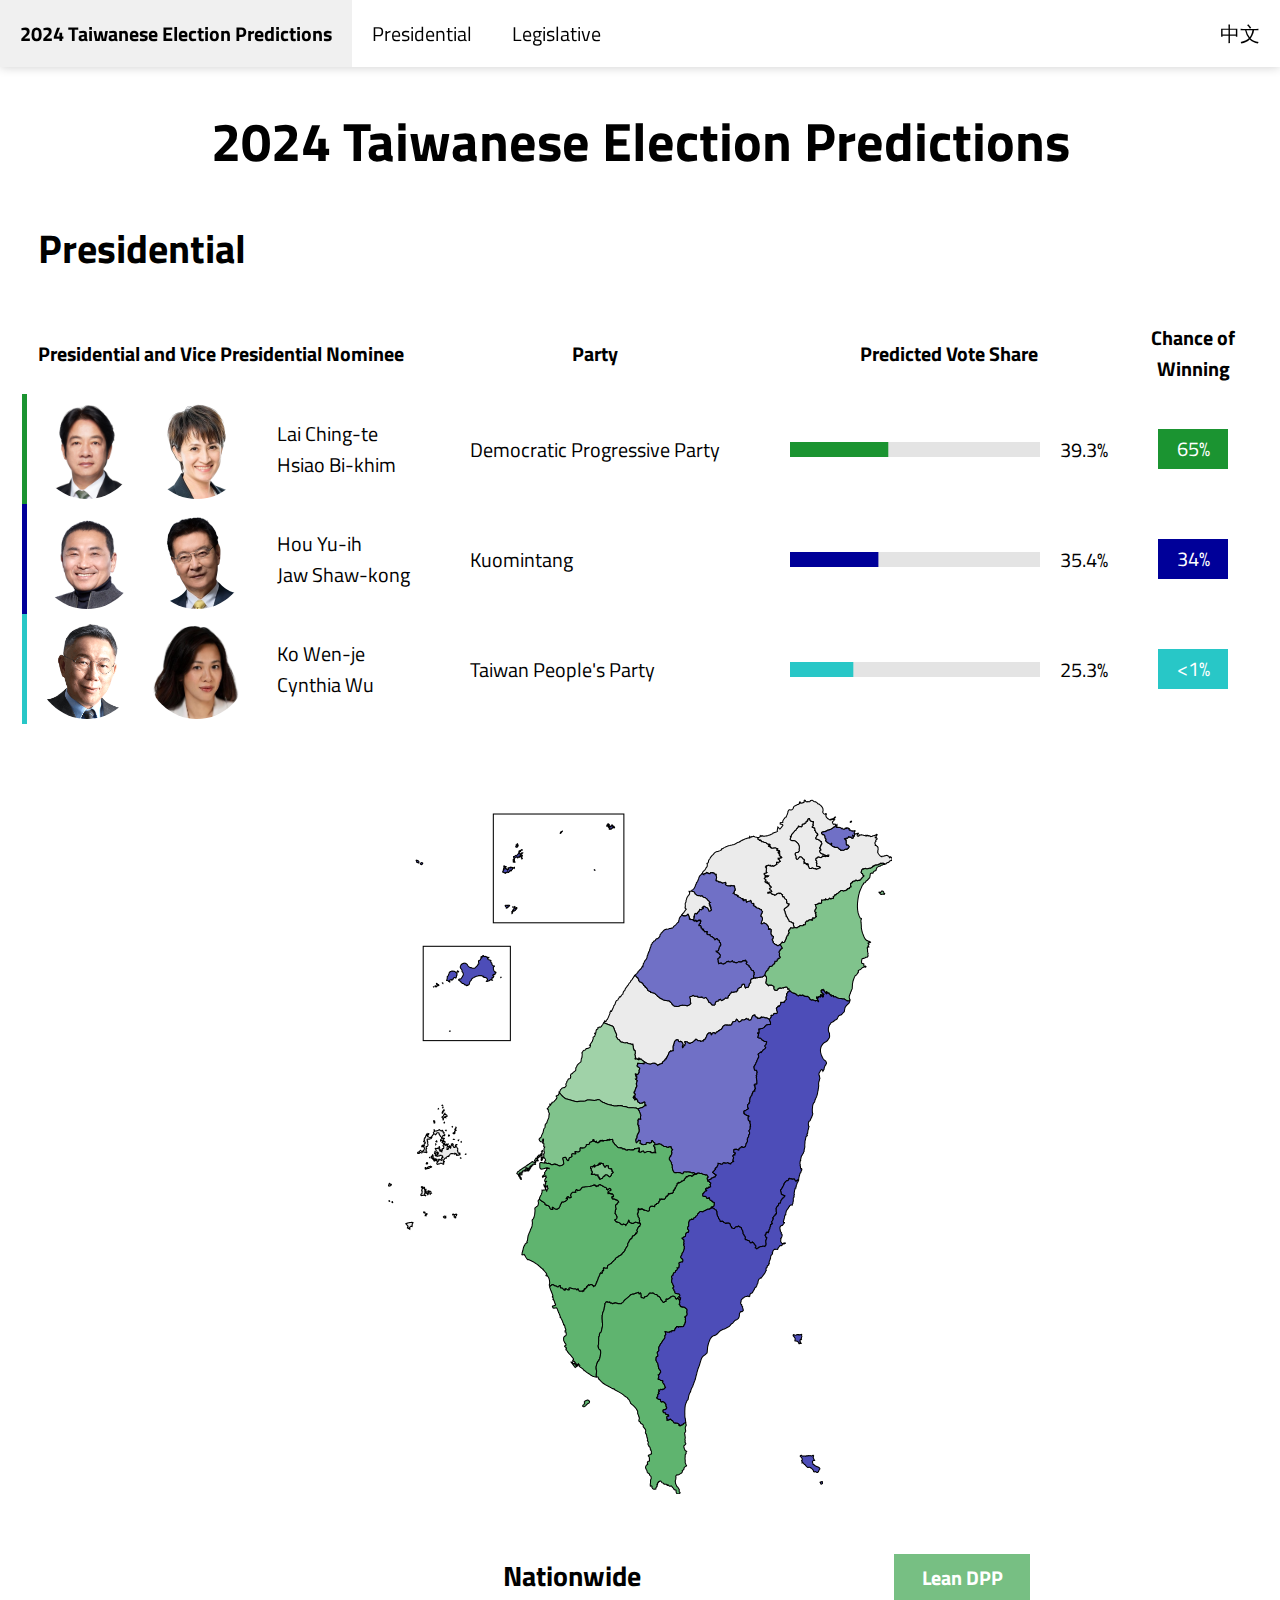
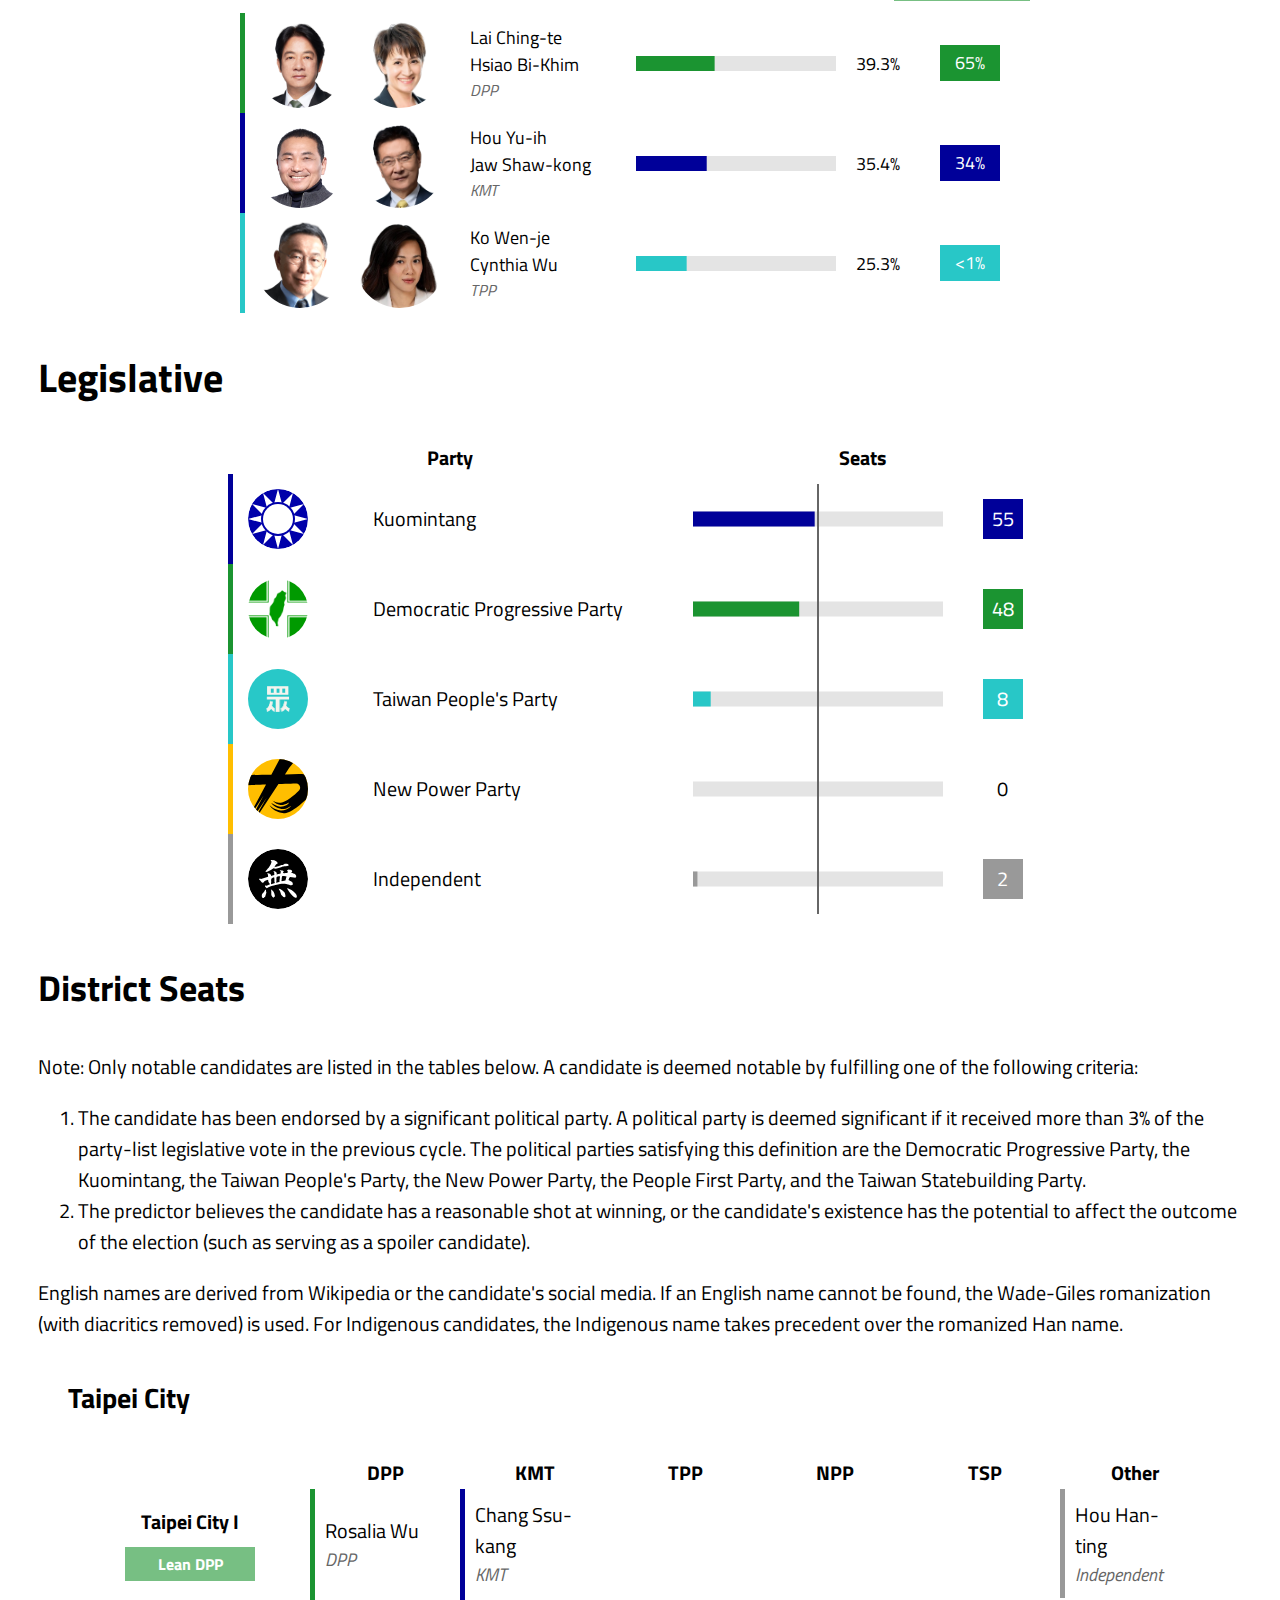
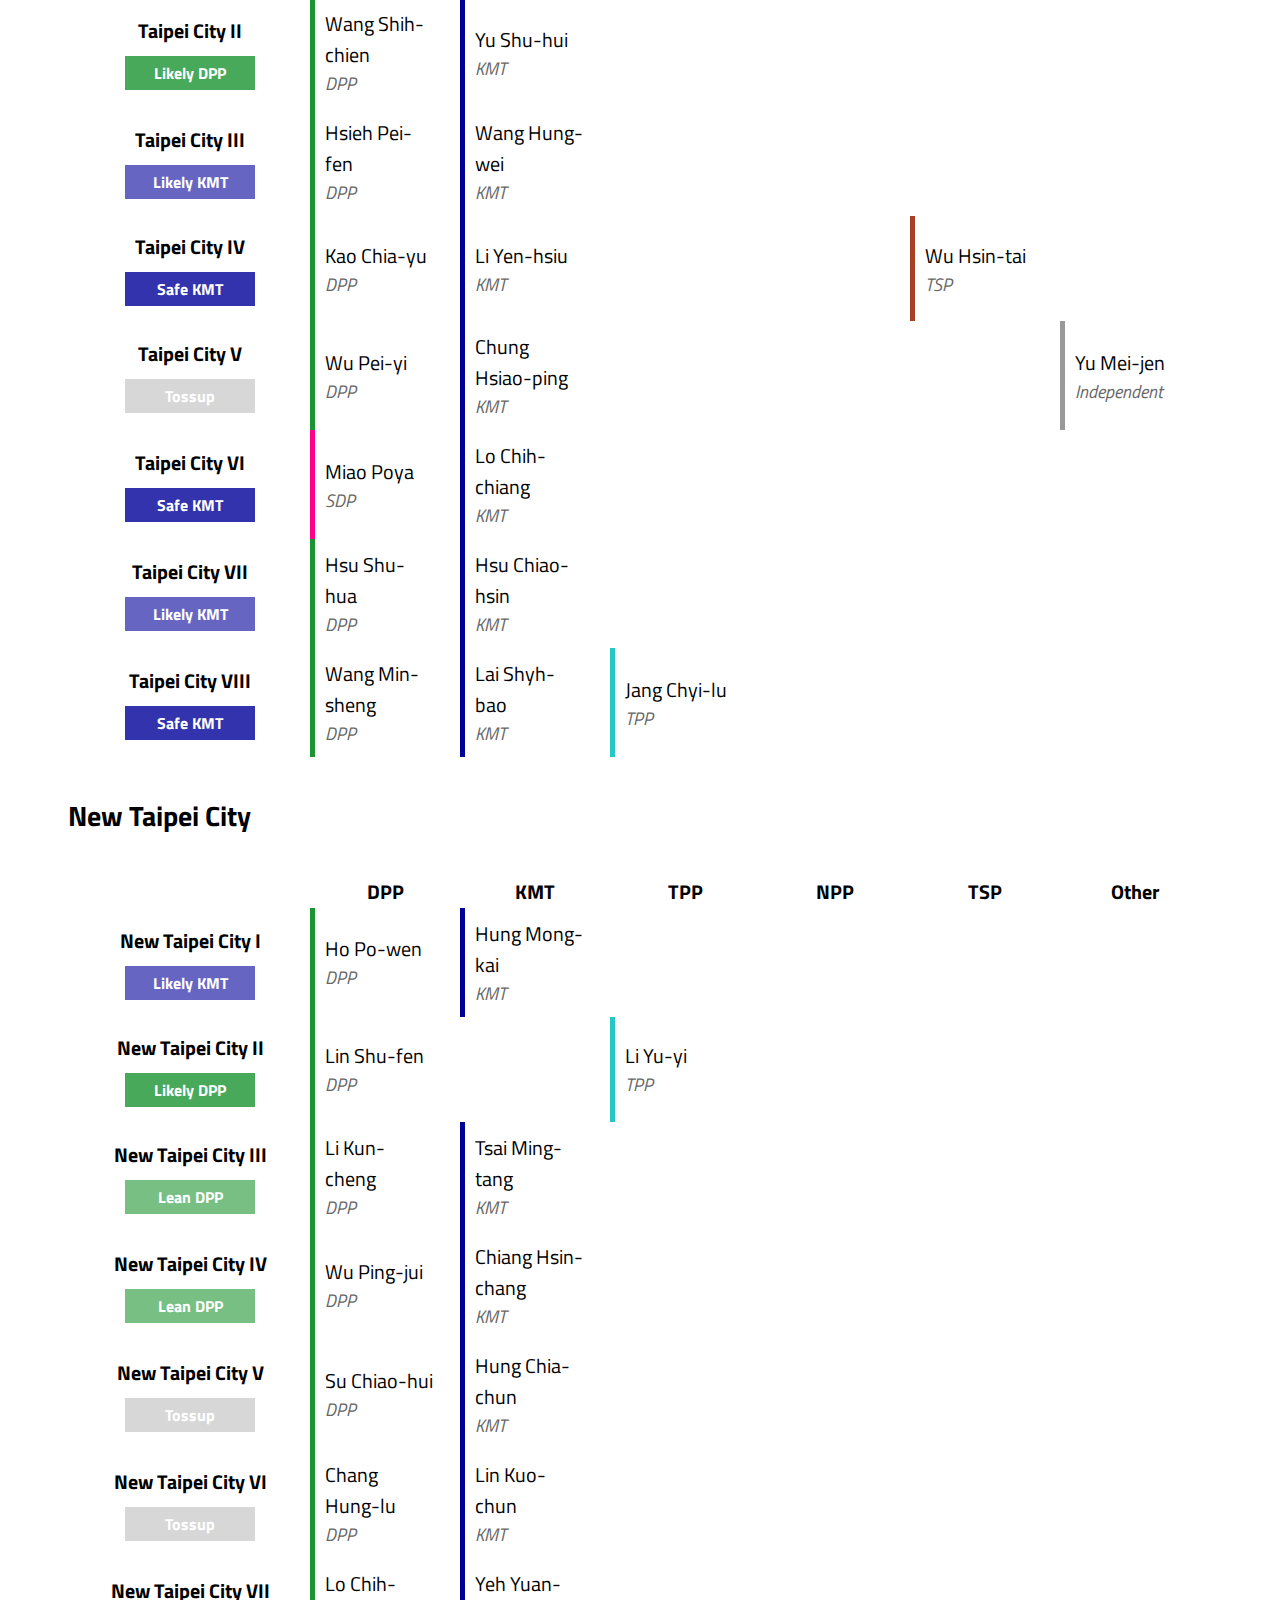
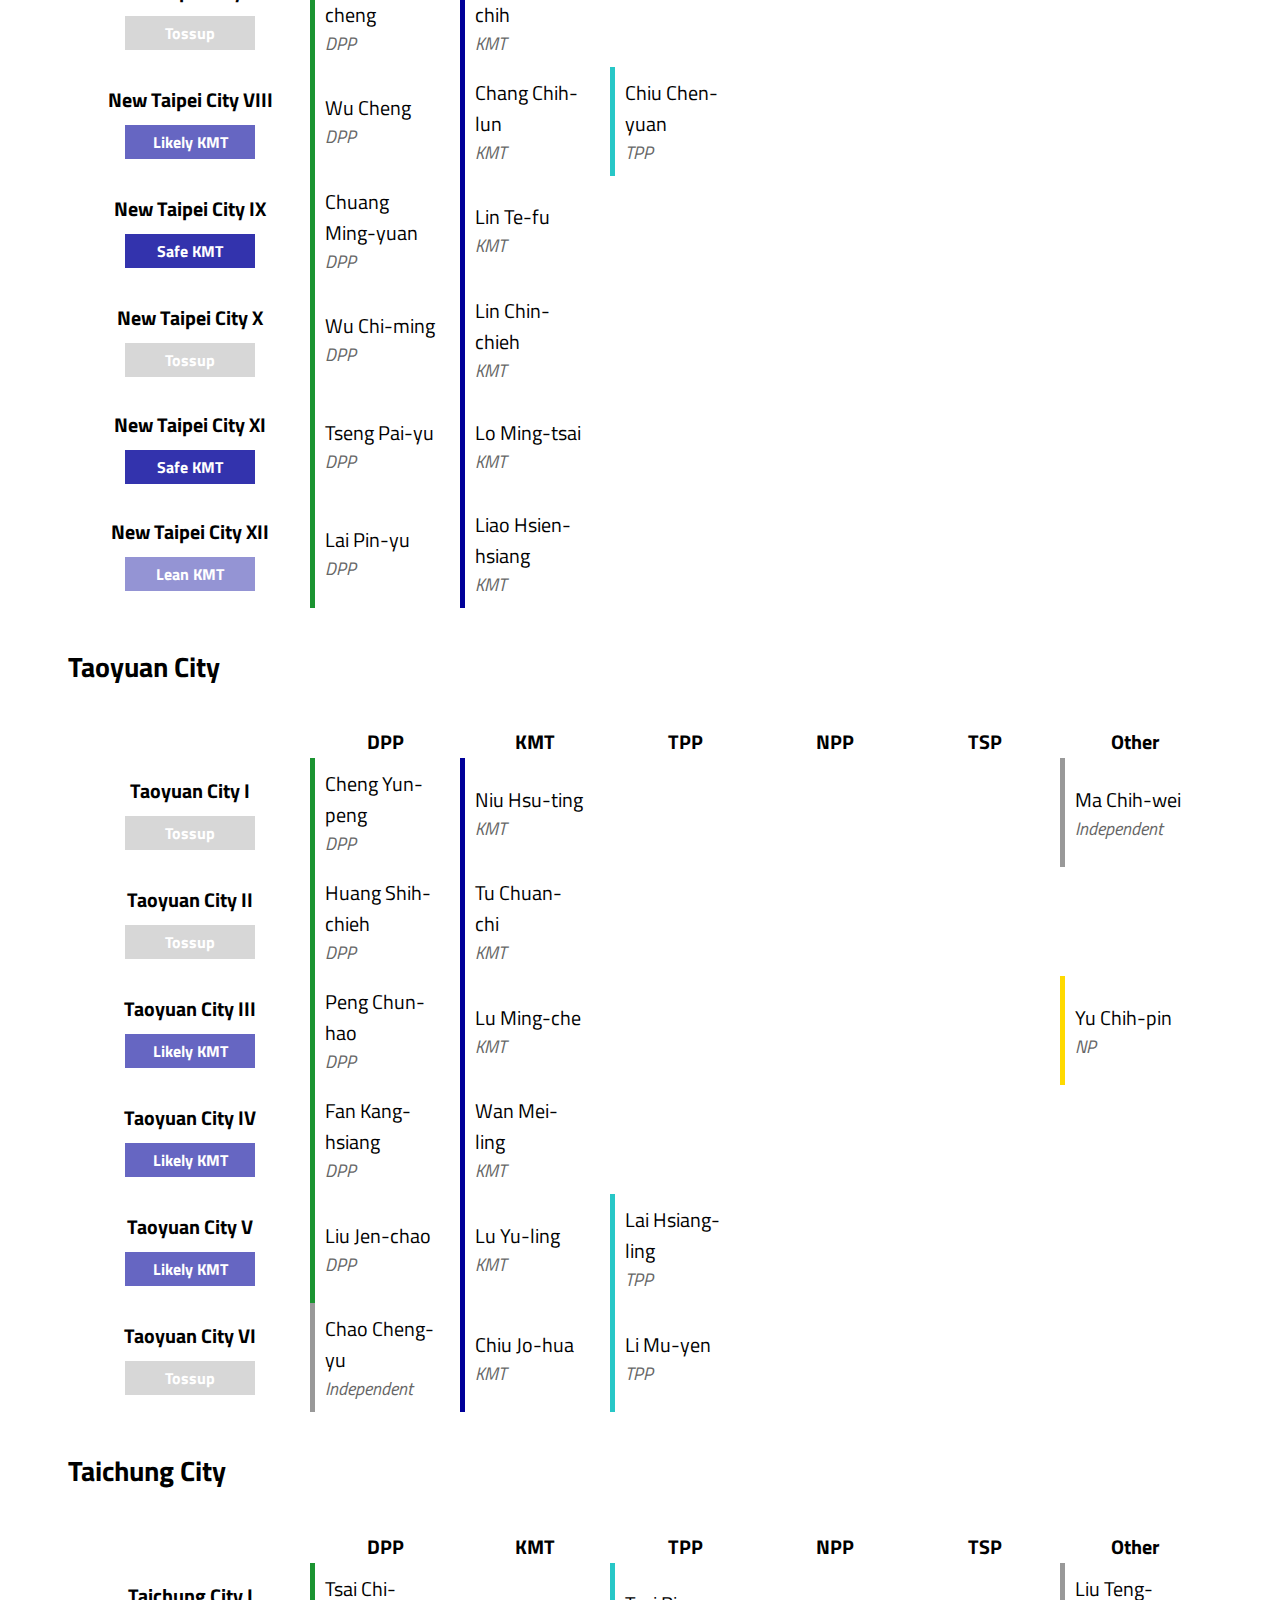
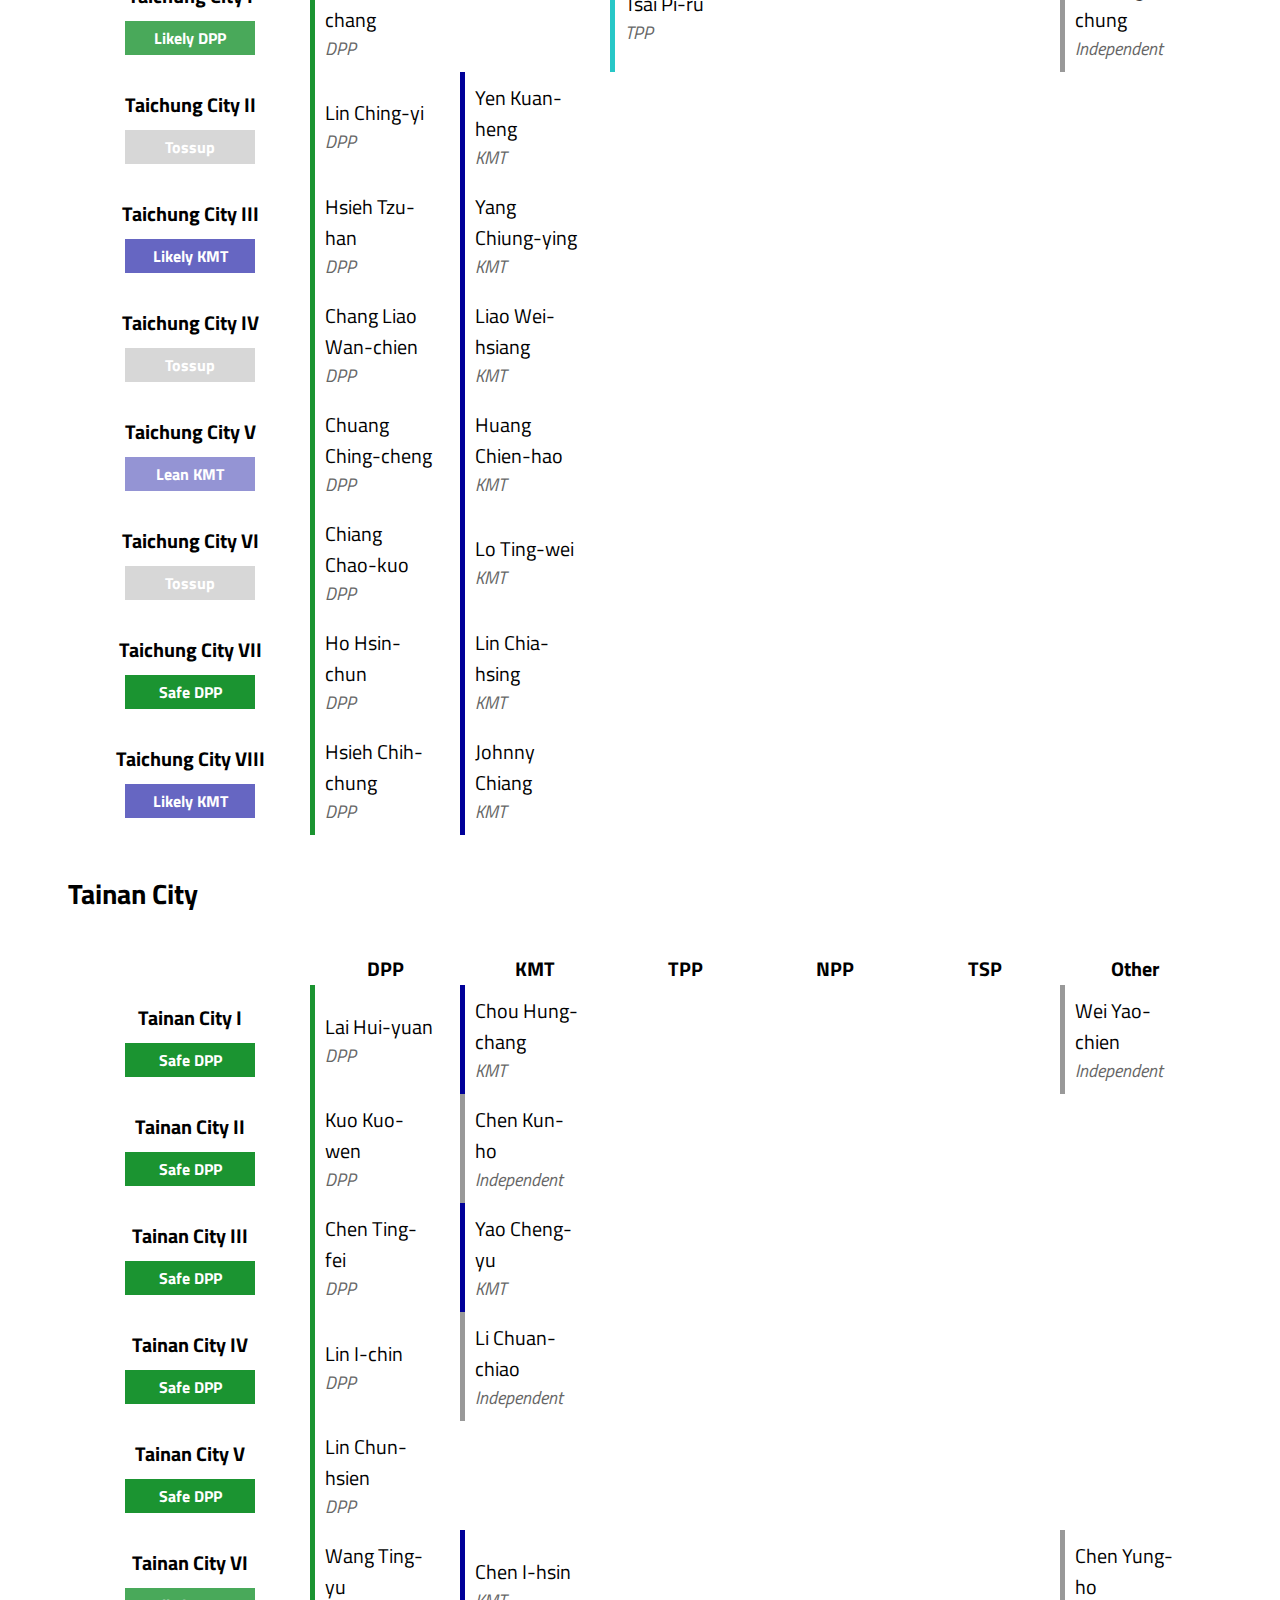
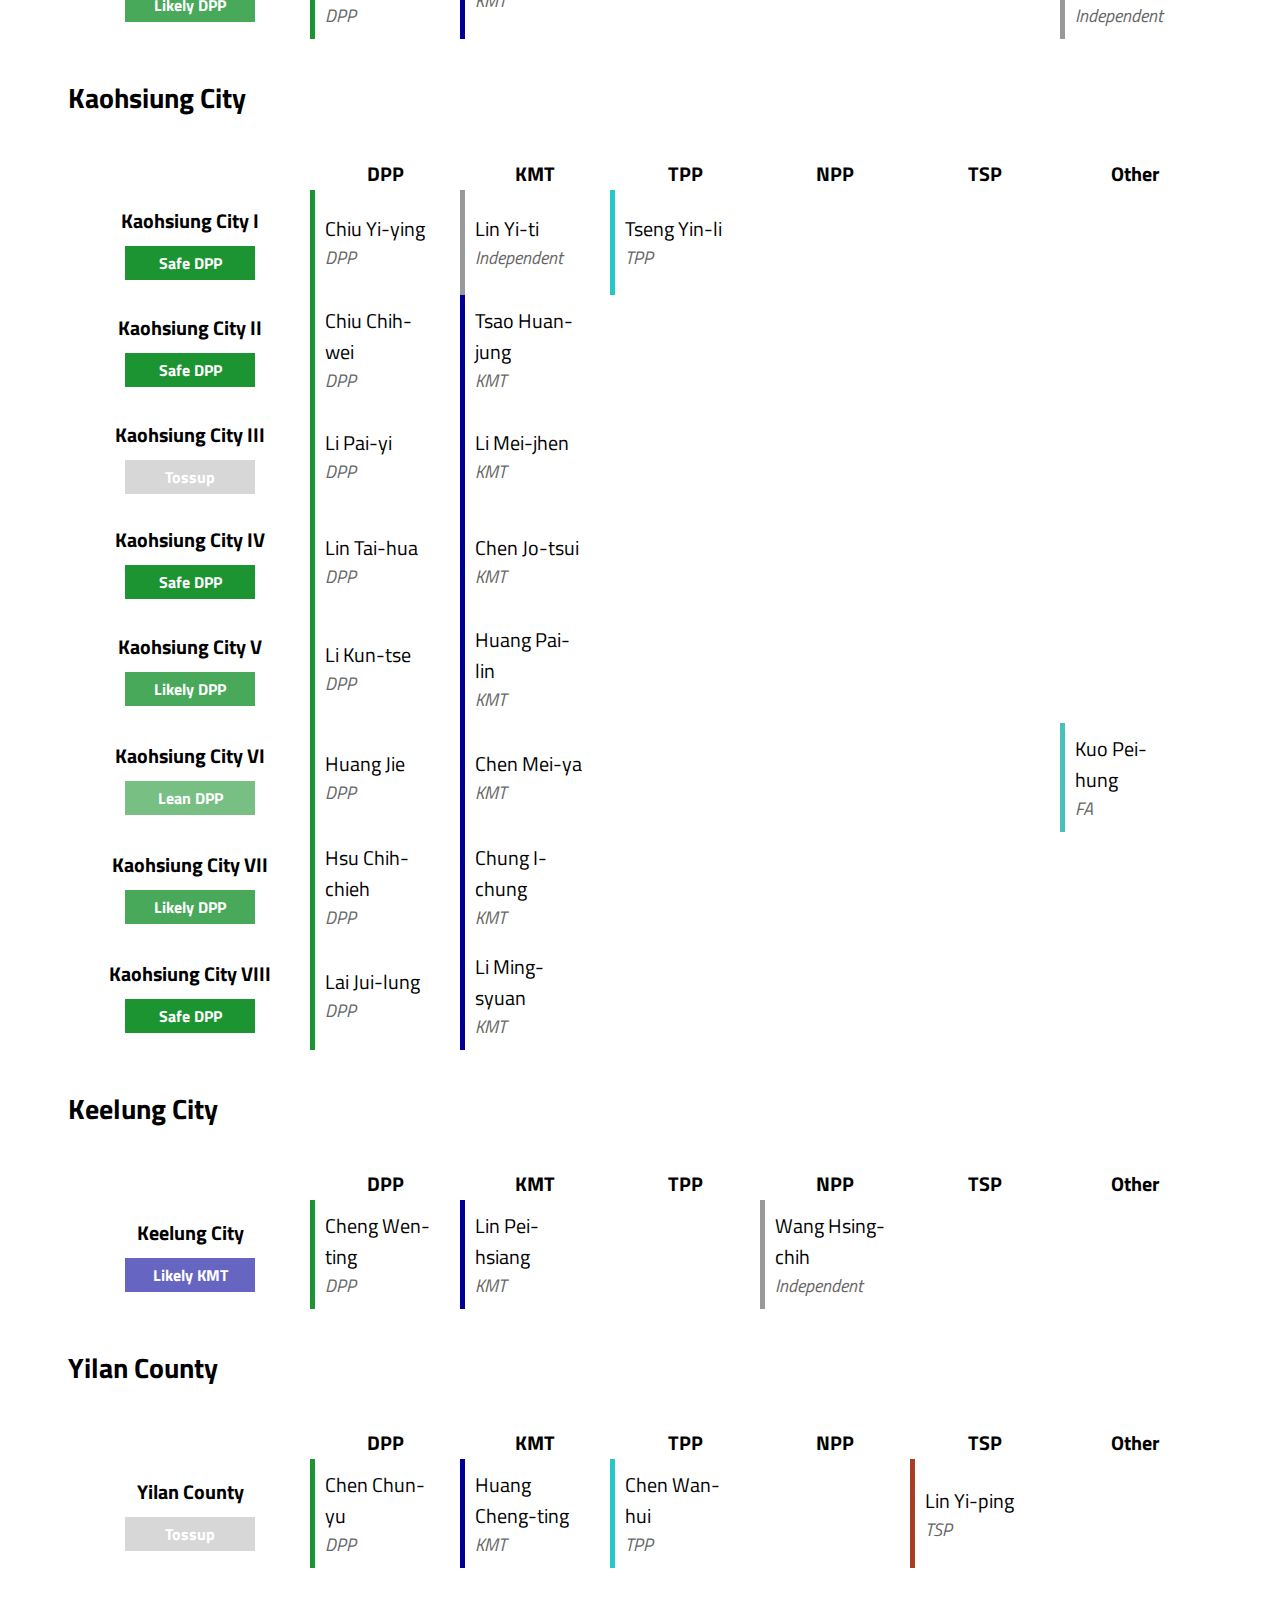
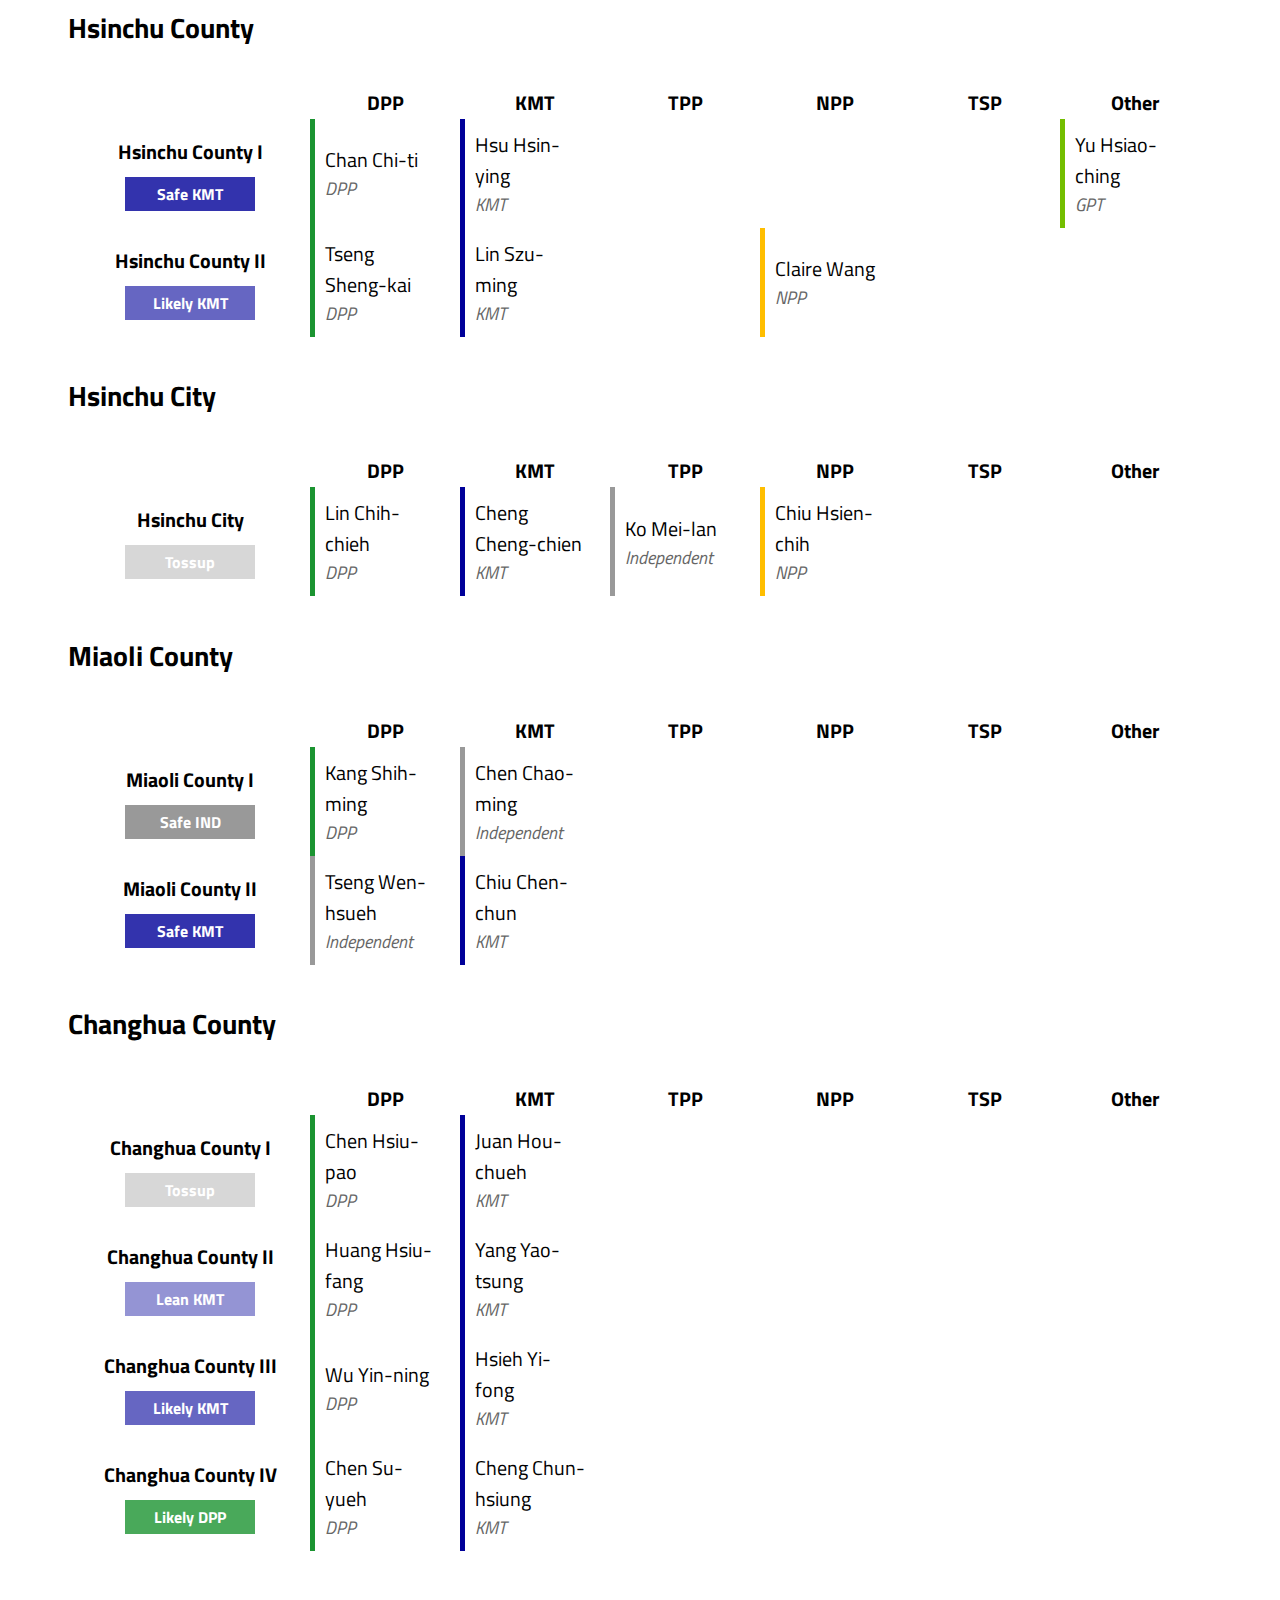
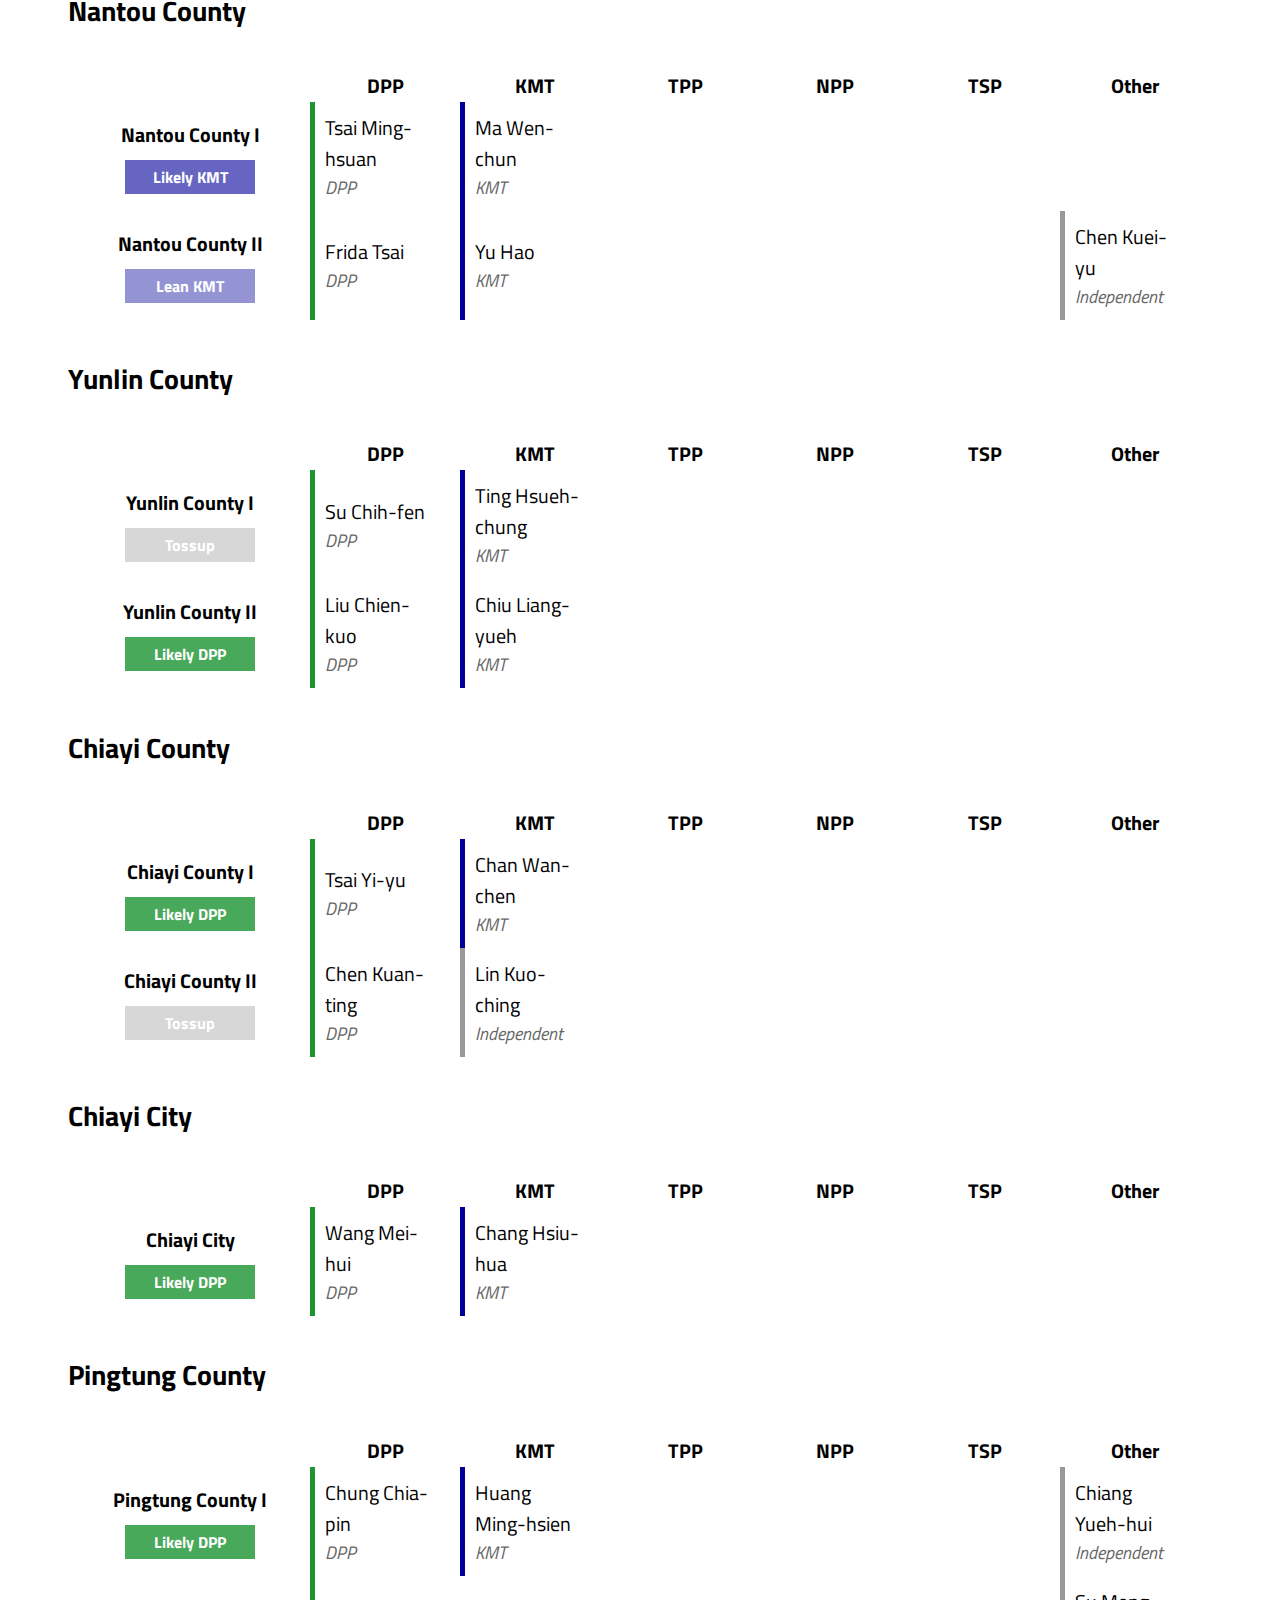
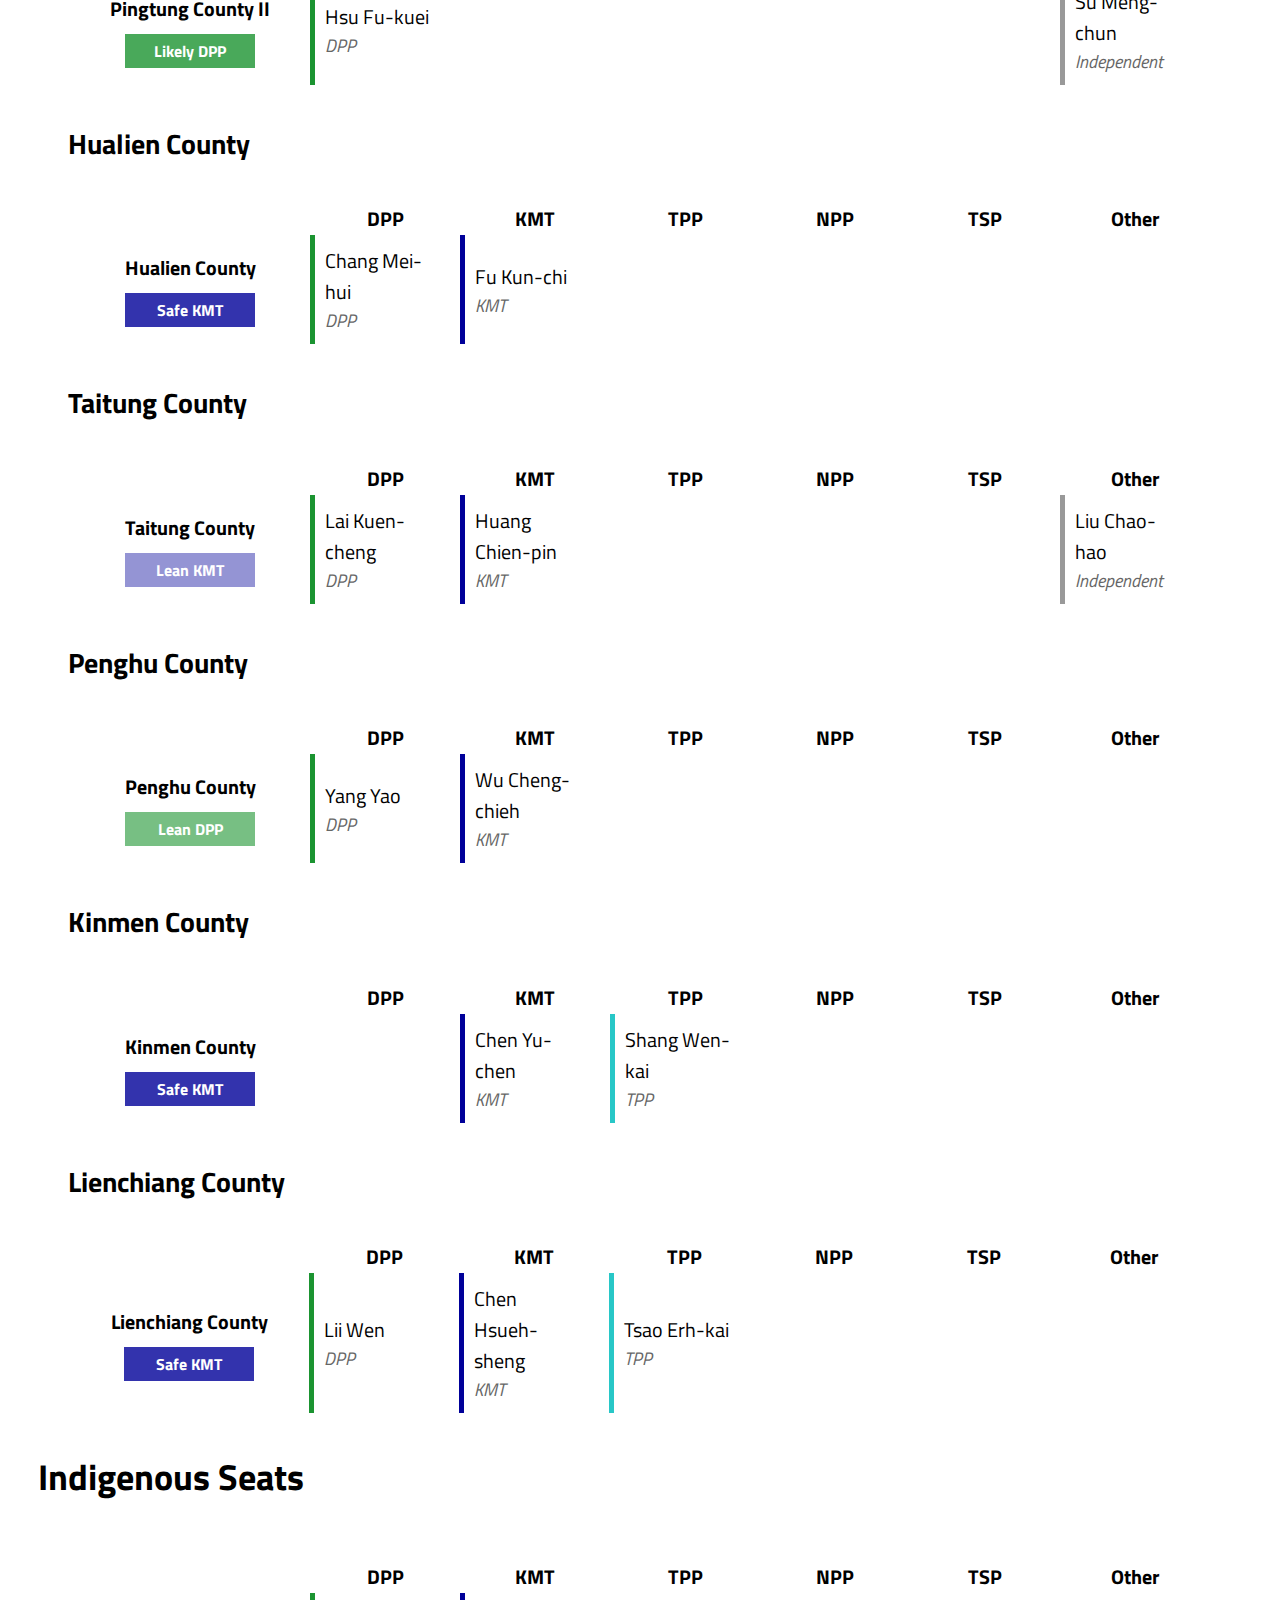
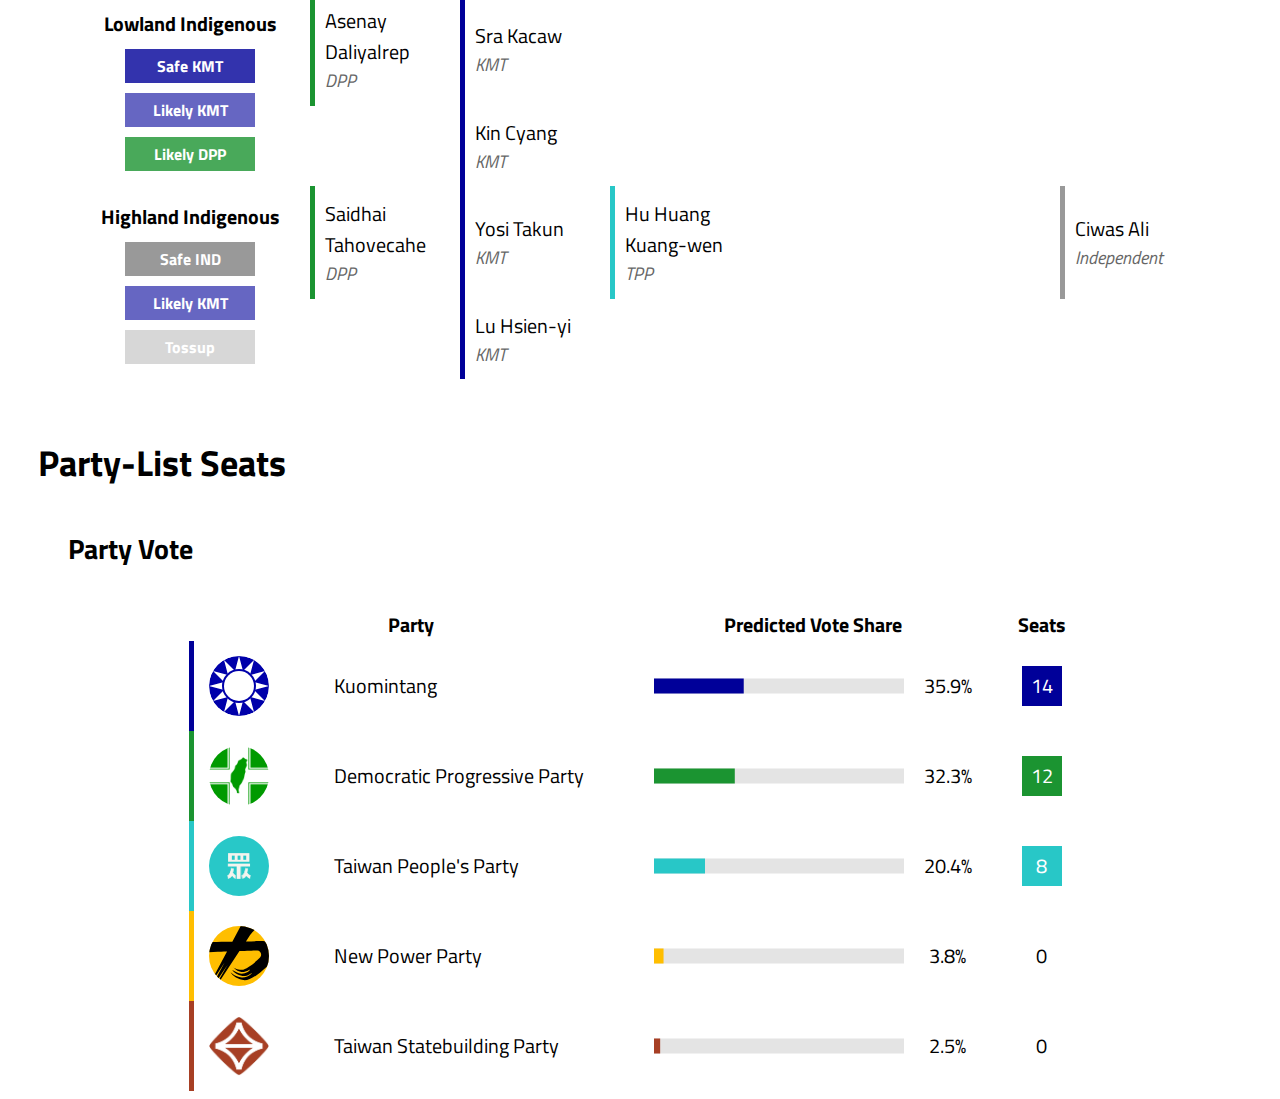
==== commit a0535128: "adding English names, adding nav bar dropdown tab for legislative" ====
--- a/index.html
+++ b/index.html
@@ -10,8 +10,14 @@
 <div class="navbar">
 	<ul>
 		<li id="nav-title"><a href="#main">2024 Taiwanese Election Predictions</a></li>
-		<li ><a href="#presidential">Presidential</a></li>
-		<li ><a href="#legislative">Legislative</a></li>
+		<li><a href="#presidential">Presidential</a></li>
+		<li><a href="#legislative">Legislative</a>
+			<div class="navbar-dropdown">
+			    <a href="#district-legislative">District Seats</a>
+			    <a href="#indigenous-legislative">Indigenous Seats</a>
+			    <a href="#proportional-legislative">Party-List Seats</a>
+			  </div>
+		</li>
 		<li id="lang-zh"><a href="zh/index.html">中文</a></li>
 	</ul>
 </div>
@@ -321,10 +327,11 @@
 		</div>
 
 		<div class="district-legislative">
-			<h3>District Seats</h3>
+			<h3 id="district-legislative">District Seats</h3>
 			<div class="legislative-note">
 				Note: Only notable candidates are listed in the tables below. A candidate is deemed notable by fulfilling one of the following criteria:
 				<ol><li>The candidate has been endorsed by a significant political party. A political party is deemed significant if it received more than 3% of the party-list legislative vote in the previous cycle. The political parties satisfying this definition are the Democratic Progressive Party, the Kuomintang, the Taiwan People's Party, the New Power Party, the People First Party, and the Taiwan Statebuilding Party.</li><li>The predictor believes the candidate has a reasonable shot at winning, or the candidate's existence has the potential to affect the outcome of the election (such as serving as a spoiler candidate).</li></ol>
+				English names are derived from Wikipedia or the candidate's social media. If an English name cannot be found, the Wade-Giles romanization (with diacritics removed) is used. For Indigenous candidates, the Indigenous name takes precedent over the romanized Han name.
 			</div>
 			<div class="taipei-legislative">
 				<h4>Taipei City</h4>
@@ -340,17 +347,17 @@
 					</tr>
 					<tr>
 						<td class="district">Taipei City I<div class="legislative-rating lean-dpp">Lean DPP</div></td>
-						<td class="dpp candidate">吳思瑤 <p class="legislator-party" title="Democratic Progressive Party">DPP</p></td>
-						<td class="kmt candidate">張斯綱 <p class="legislator-party" title="Kuomintang">KMT</p></td>
-						<td class="candidate"></td>
-						<td class="candidate"></td>
-						<td class="candidate"></td>
-						<td class="ind candidate">侯漢廷 <p class="legislator-party">Independent</p></td>
+						<td class="dpp candidate">Rosalia Wu <p class="legislator-party" title="Democratic Progressive Party">DPP</p></td>
+						<td class="kmt candidate">Chang Ssu-kang <p class="legislator-party" title="Kuomintang">KMT</p></td>
+						<td class="candidate"></td>
+						<td class="candidate"></td>
+						<td class="candidate"></td>
+						<td class="ind candidate">Hou Han-ting <p class="legislator-party">Independent</p></td>
 					</tr>
 					<tr>
 						<td class="district">Taipei City II<div class="legislative-rating likely-dpp">Likely DPP</div></td>
-						<td class="dpp candidate">王世堅 <p class="legislator-party" title="Democratic Progressive Party">DPP</p></td>
-						<td class="kmt candidate">游淑慧 <p class="legislator-party" title="Kuomintang">KMT</p></td>
+						<td class="dpp candidate">Wang Shih-chien <p class="legislator-party" title="Democratic Progressive Party">DPP</p></td>
+						<td class="kmt candidate">Yu Shu-hui <p class="legislator-party" title="Kuomintang">KMT</p></td>
 						<td></td>
 						<td></td>
 						<td></td>
@@ -358,8 +365,8 @@
 					</tr>
 					<tr>
 						<td class="district">Taipei City III<div class="legislative-rating likely-kmt">Likely KMT</div></td>
-						<td class="dpp candidate">謝佩芬 <p class="legislator-party" title="Democratic Progressive Party">DPP</p></td>
-						<td class="kmt candidate">王鴻薇 <p class="legislator-party" title="Kuomintang">KMT</p></td>
+						<td class="dpp candidate">Hsieh Pei-fen <p class="legislator-party" title="Democratic Progressive Party">DPP</p></td>
+						<td class="kmt candidate">Wang Hung-wei <p class="legislator-party" title="Kuomintang">KMT</p></td>
 						<td></td>
 						<td></td>
 						<td></td>
@@ -367,25 +374,25 @@
 					</tr>
 					<tr>
 						<td class="district">Taipei City IV<div class="legislative-rating safe-kmt">Safe KMT</div></td>
-						<td class="dpp candidate">高嘉瑜 <p class="legislator-party" title="Democratic Progressive Party">DPP</p></td>
-						<td class="kmt candidate">李彥秀 <p class="legislator-party" title="Kuomintang">KMT</p></td>
-						<td></td>
-						<td></td>
-						<td class="tsp candidate">吳欣岱 <p class="legislator-party" title="Taiwan Statebuilding Party">TSP</p></td>
+						<td class="dpp candidate">Kao Chia-yu <p class="legislator-party" title="Democratic Progressive Party">DPP</p></td>
+						<td class="kmt candidate">Li Yen-hsiu <p class="legislator-party" title="Kuomintang">KMT</p></td>
+						<td></td>
+						<td></td>
+						<td class="tsp candidate">Wu Hsin-tai <p class="legislator-party" title="Taiwan Statebuilding Party">TSP</p></td>
 						<td></td>
 					<tr>
 						<td class="district">Taipei City V<div class="legislative-rating tossup">Tossup</div></td>
-						<td class="dpp candidate">吳沛憶 <p class="legislator-party" title="Democratic Progressive Party">DPP</p></td>
-						<td class="kmt candidate">鍾小平 <p class="legislator-party" title="Kuomintang">KMT</p></td>
-						<td></td>
-						<td></td>
-						<td></td>
-						<td class="ind candidate">于美人 <p class="legislator-party">Independent</p></td>
+						<td class="dpp candidate">Wu Pei-yi <p class="legislator-party" title="Democratic Progressive Party">DPP</p></td>
+						<td class="kmt candidate">Chung Hsiao-ping <p class="legislator-party" title="Kuomintang">KMT</p></td>
+						<td></td>
+						<td></td>
+						<td></td>
+						<td class="ind candidate">Yu Mei-jen <p class="legislator-party">Independent</p></td>
 					</tr>
 					<tr>
 						<td class="district">Taipei City VI<div class="legislative-rating safe-kmt">Safe KMT</div></td>
-						<td class="sdp candidate">苗博雅 <p class="legislator-party" title="Social Democratic Party">SDP</p></td>
-						<td class="kmt candidate">羅智強 <p class="legislator-party" title="Kuomintang">KMT</p></td>
+						<td class="sdp candidate">Miao Poya <p class="legislator-party" title="Social Democratic Party">SDP</p></td>
+						<td class="kmt candidate">Lo Chih-chiang <p class="legislator-party" title="Kuomintang">KMT</p></td>
 						<td></td>
 						<td></td>
 						<td></td>
@@ -393,8 +400,8 @@
 					</tr>
 					<tr>
 						<td class="district">Taipei City VII<div class="legislative-rating likely-kmt">Likely KMT</div></td>
-						<td class="dpp candidate">許淑華 <p class="legislator-party" title="Democratic Progressive Party">DPP</p></td>
-						<td class="kmt candidate">徐巧芯 <p class="legislator-party" title="Kuomintang">KMT</p></td>
+						<td class="dpp candidate">Hsu Shu-hua <p class="legislator-party" title="Democratic Progressive Party">DPP</p></td>
+						<td class="kmt candidate">Hsu Chiao-hsin <p class="legislator-party" title="Kuomintang">KMT</p></td>
 						<td></td>
 						<td></td>
 						<td></td>
@@ -402,9 +409,9 @@
 					</tr>
 					<tr>
 						<td class="district">Taipei City VIII<div class="legislative-rating safe-kmt">Safe KMT</div></td>
-						<td class="dpp candidate">王閔生 <p class="legislator-party" title="Democratic Progressive Party">DPP</p></td>
-						<td class="kmt candidate">賴士葆 <p class="legislator-party" title="Kuomintang">KMT</p></td>
-						<td class="tpp candidate">張其祿 <p class="legislator-party" title="Taiwan People's Party">TPP</p></td>
+						<td class="dpp candidate">Wang Min-sheng <p class="legislator-party" title="Democratic Progressive Party">DPP</p></td>
+						<td class="kmt candidate">Lai Shyh-bao <p class="legislator-party" title="Kuomintang">KMT</p></td>
+						<td class="tpp candidate">Jang Chyi-lu <p class="legislator-party" title="Taiwan People's Party">TPP</p></td>
 						<td></td>
 						<td></td>
 						<td></td>
@@ -426,8 +433,8 @@
 					</tr>
 					<tr>
 						<td class="district">New Taipei City I<div class="legislative-rating likely-kmt">Likely KMT</div></td>
-						<td class="dpp candidate">何博文 <p class="legislator-party" title="Democratic Progressive Party">DPP</p></td>
-						<td class="kmt candidate">洪孟楷 <p class="legislator-party" title="Kuomintang">KMT</p></td>
+						<td class="dpp candidate">Ho Po-wen <p class="legislator-party" title="Democratic Progressive Party">DPP</p></td>
+						<td class="kmt candidate">Hung Mong-kai <p class="legislator-party" title="Kuomintang">KMT</p></td>
 						<td class="candidate"></td>
 						<td class="candidate"></td>
 						<td class="candidate"></td>
@@ -435,17 +442,17 @@
 					</tr>
 					<tr>
 						<td class="district">New Taipei City II<div class="legislative-rating likely-dpp">Likely DPP</div></td>
-						<td class="dpp candidate">林淑芬 <p class="legislator-party" title="Democratic Progressive Party">DPP</p></td>
-						<td></td>
-						<td class="tpp candidate">李有宜 <p class="legislator-party" title="Taiwan People's Party">TPP</p></td>
+						<td class="dpp candidate">Lin Shu-fen <p class="legislator-party" title="Democratic Progressive Party">DPP</p></td>
+						<td></td>
+						<td class="tpp candidate">Li Yu-yi <p class="legislator-party" title="Taiwan People's Party">TPP</p></td>
 						<td></td>
 						<td></td>
 						<td></td>
 					</tr> 
 					<tr>
 						<td class="district">New Taipei City III<div class="legislative-rating lean-dpp">Lean DPP</div></td>
-						<td class="dpp candidate">李坤城 <p class="legislator-party" title="Democratic Progressive Party">DPP</p></td>
-						<td class="kmt candidate">蔡明堂 <p class="legislator-party" title="Kuomintang">KMT</p></td>
+						<td class="dpp candidate">Li Kun-cheng <p class="legislator-party" title="Democratic Progressive Party">DPP</p></td>
+						<td class="kmt candidate">Tsai Ming-tang <p class="legislator-party" title="Kuomintang">KMT</p></td>
 						<td></td>
 						<td></td>
 						<td></td>
@@ -453,16 +460,16 @@
 					</tr>
 					<tr>
 						<td class="district">New Taipei City IV<div class="legislative-rating lean-dpp">Lean DPP</div></td>
-						<td class="dpp candidate">吳秉叡	<p class="legislator-party" title="Democratic Progressive Party">DPP</p></td>
-						<td class="kmt candidate">蔣欣璋 <p class="legislator-party" title="Kuomintang">KMT</p></td>
+						<td class="dpp candidate">Wu Ping-jui <p class="legislator-party" title="Democratic Progressive Party">DPP</p></td>
+						<td class="kmt candidate">Chiang Hsin-chang <p class="legislator-party" title="Kuomintang">KMT</p></td>
 						<td></td>
 						<td></td>
 						<td></td>
 						<td></td>
 					<tr>
 						<td class="district">New Taipei City V<div class="legislative-rating tossup">Tossup</div></td>
-						<td class="dpp candidate">蘇巧慧 <p class="legislator-party" title="Democratic Progressive Party">DPP</p></td>
-						<td class="kmt candidate">洪佳君 <p class="legislator-party" title="Kuomintang">KMT</p></td>
+						<td class="dpp candidate">Su Chiao-hui <p class="legislator-party" title="Democratic Progressive Party">DPP</p></td>
+						<td class="kmt candidate">Hung Chia-chun <p class="legislator-party" title="Kuomintang">KMT</p></td>
 						<td></td>
 						<td></td>
 						<td></td>
@@ -470,8 +477,8 @@
 					</tr>
 					<tr>
 						<td class="district">New Taipei City VI<div class="legislative-rating tossup">Tossup</div></td>
-						<td class="dpp candidate">張宏陸 <p class="legislator-party" title="Democratic Progressive Party">DPP</p></td>
-						<td class="kmt candidate">林國春 <p class="legislator-party" title="Kuomintang">KMT</p></td>
+						<td class="dpp candidate">Chang Hung-lu <p class="legislator-party" title="Democratic Progressive Party">DPP</p></td>
+						<td class="kmt candidate">Lin Kuo-chun <p class="legislator-party" title="Kuomintang">KMT</p></td>
 						<td></td>
 						<td></td>
 						<td></td>
@@ -479,8 +486,8 @@
 					</tr>
 					<tr>
 						<td class="district">New Taipei City VII<div class="legislative-rating tossup">Tossup</div></td>
-						<td class="dpp candidate">羅致政 <p class="legislator-party" title="Democratic Progressive Party">DPP</p></td>
-						<td class="kmt candidate">葉元之 <p class="legislator-party" title="Kuomintang">KMT</p></td>
+						<td class="dpp candidate">Lo Chih-cheng <p class="legislator-party" title="Democratic Progressive Party">DPP</p></td>
+						<td class="kmt candidate">Yeh Yuan-chih <p class="legislator-party" title="Kuomintang">KMT</p></td>
 						<td></td>
 						<td></td>
 						<td></td>
@@ -488,17 +495,17 @@
 					</tr>
 					<tr>
 						<td class="district">New Taipei City VIII<div class="legislative-rating likely-kmt">Likely KMT</div></td>
-						<td class="dpp candidate">吳崢 <p class="legislator-party" title="Democratic Progressive Party">DPP</p></td>
-						<td class="kmt candidate">張智倫 <p class="legislator-party" title="Kuomintang">KMT</p></td>
-						<td class="tpp candidate">邱臣遠 <p class="legislator-party" title="Taiwan People's Party">TPP</p></td>
+						<td class="dpp candidate">Wu Cheng <p class="legislator-party" title="Democratic Progressive Party">DPP</p></td>
+						<td class="kmt candidate">Chang Chih-lun <p class="legislator-party" title="Kuomintang">KMT</p></td>
+						<td class="tpp candidate">Chiu Chen-yuan <p class="legislator-party" title="Taiwan People's Party">TPP</p></td>
 						<td></td>
 						<td></td>
 						<td></td>
 					</tr>
 					<tr>
 						<td class="district">New Taipei City IX<div class="legislative-rating safe-kmt">Safe KMT</div></td>
-						<td class="dpp candidate">莊銘淵 <p class="legislator-party" title="Democratic Progressive Party">DPP</p></td>
-						<td class="kmt candidate">林德福 <p class="legislator-party" title="Kuomintang">KMT</p></td>
+						<td class="dpp candidate">Chuang Ming-yuan <p class="legislator-party" title="Democratic Progressive Party">DPP</p></td>
+						<td class="kmt candidate">Lin Te-fu <p class="legislator-party" title="Kuomintang">KMT</p></td>
 						<td></td>
 						<td></td>
 						<td></td>
@@ -506,8 +513,8 @@
 					</tr>
 					<tr>
 						<td class="district">New Taipei City X<div class="legislative-rating tossup">Tossup</div></td>
-						<td class="dpp candidate">吳琪銘 <p class="legislator-party" title="Democratic Progressive Party">DPP</p></td>
-						<td class="kmt candidate">林金結 <p class="legislator-party" title="Kuomintang">KMT</p></td>
+						<td class="dpp candidate">Wu Chi-ming <p class="legislator-party" title="Democratic Progressive Party">DPP</p></td>
+						<td class="kmt candidate">Lin Chin-chieh <p class="legislator-party" title="Kuomintang">KMT</p></td>
 						<td></td>
 						<td></td>
 						<td></td>
@@ -515,8 +522,8 @@
 					</tr>
 					<tr>
 						<td class="district">New Taipei City XI<div class="legislative-rating safe-kmt">Safe KMT</div></td>
-						<td class="dpp candidate">曾柏瑜 <p class="legislator-party" title="Democratic Progressive Party">DPP</p></td>
-						<td class="kmt candidate">羅明才 <p class="legislator-party" title="Kuomintang">KMT</p></td>
+						<td class="dpp candidate">Tseng Pai-yu <p class="legislator-party" title="Democratic Progressive Party">DPP</p></td>
+						<td class="kmt candidate">Lo Ming-tsai <p class="legislator-party" title="Kuomintang">KMT</p></td>
 						<td></td>
 						<td></td>
 						<td></td>
@@ -524,8 +531,8 @@
 					</tr>
 					<tr>
 						<td class="district">New Taipei City XII<div class="legislative-rating lean-kmt">Lean KMT</div></td>
-						<td class="dpp candidate">賴品妤 <p class="legislator-party" title="Democratic Progressive Party">DPP</p></td>
-						<td class="kmt candidate">廖先翔 <p class="legislator-party" title="Kuomintang">KMT</p></td>
+						<td class="dpp candidate">Lai Pin-yu <p class="legislator-party" title="Democratic Progressive Party">DPP</p></td>
+						<td class="kmt candidate">Liao Hsien-hsiang <p class="legislator-party" title="Kuomintang">KMT</p></td>
 						<td></td>
 						<td></td>
 						<td></td>
@@ -548,17 +555,17 @@
 					</tr>
 					<tr>
 						<td class="district">Taoyuan City I<div class="legislative-rating tossup">Tossup</div></td>
-						<td class="dpp candidate">鄭運鵬 <p class="legislator-party" title="Democratic Progressive Party">DPP</p></td>
-						<td class="kmt candidate">牛煦庭 <p class="legislator-party" title="Kuomintang">KMT</p></td>
-						<td class="candidate"></td>
-						<td class="candidate"></td>
-						<td class="candidate"></td>
-						<td class="ind candidate">馬治薇 <p class="legislator-party">Independent</p></td>
+						<td class="dpp candidate">Cheng Yun-peng <p class="legislator-party" title="Democratic Progressive Party">DPP</p></td>
+						<td class="kmt candidate">Niu Hsu-ting <p class="legislator-party" title="Kuomintang">KMT</p></td>
+						<td class="candidate"></td>
+						<td class="candidate"></td>
+						<td class="candidate"></td>
+						<td class="ind candidate">Ma Chih-wei <p class="legislator-party">Independent</p></td>
 					</tr>
 					<tr>
 						<td class="district">Taoyuan City II<div class="legislative-rating tossup">Tossup</div></td>
-						<td class="dpp candidate">黃世杰 <p class="legislator-party" title="Democratic Progressive Party">DPP</p></td>
-						<td class="kmt candidate">涂權吉 <p class="legislator-party" title="Kuomintang">KMT</p></td>
+						<td class="dpp candidate">Huang Shih-chieh <p class="legislator-party" title="Democratic Progressive Party">DPP</p></td>
+						<td class="kmt candidate">Tu Chuan-chi <p class="legislator-party" title="Kuomintang">KMT</p></td>
 						<td></td>
 						<td></td>
 						<td></td>
@@ -566,35 +573,35 @@
 					</tr>
 					<tr>
 						<td class="district">Taoyuan City III<div class="legislative-rating likely-kmt">Likely KMT</div></td>
-						<td class="dpp candidate">彭俊豪 <p class="legislator-party" title="Democratic Progressive Party">DPP</p></td>
-						<td class="kmt candidate">魯明哲 <p class="legislator-party" title="Kuomintang">KMT</p></td>
-						<td></td>
-						<td></td>
-						<td></td>
-						<td class="np candidate">游智彬 <p class="legislator-party" title="New Party">NP</p></td>
+						<td class="dpp candidate">Peng Chun-hao <p class="legislator-party" title="Democratic Progressive Party">DPP</p></td>
+						<td class="kmt candidate">Lu Ming-che <p class="legislator-party" title="Kuomintang">KMT</p></td>
+						<td></td>
+						<td></td>
+						<td></td>
+						<td class="np candidate">Yu Chih-pin <p class="legislator-party" title="New Party">NP</p></td>
 					</tr>
 					<tr>
 						<td class="district">Taoyuan City IV<div class="legislative-rating likely-kmt">Likely KMT</div></td>
-						<td class="dpp candidate">范綱祥	<p class="legislator-party" title="Democratic Progressive Party">DPP</p></td>
-						<td class="kmt candidate">萬美玲 <p class="legislator-party" title="Kuomintang">KMT</p></td>
+						<td class="dpp candidate">Fan Kang-hsiang <p class="legislator-party" title="Democratic Progressive Party">DPP</p></td>
+						<td class="kmt candidate">Wan Mei-ling <p class="legislator-party" title="Kuomintang">KMT</p></td>
 						<td></td>
 						<td></td>
 						<td></td>
 						<td></td>
 					<tr>
 						<td class="district">Taoyuan City V<div class="legislative-rating likely-kmt">Likely KMT</div></td>
-						<td class="dpp candidate">劉仁照 <p class="legislator-party" title="Democratic Progressive Party">DPP</p></td>
-						<td class="kmt candidate">呂玉玲 <p class="legislator-party" title="Kuomintang">KMT</p></td>
-						<td class="tpp candidate">賴香伶 <p class="legislator-party" title="Taiwan People's Party">TPP</p></td>
+						<td class="dpp candidate">Liu Jen-chao <p class="legislator-party" title="Democratic Progressive Party">DPP</p></td>
+						<td class="kmt candidate">Lu Yu-ling <p class="legislator-party" title="Kuomintang">KMT</p></td>
+						<td class="tpp candidate">Lai Hsiang-ling <p class="legislator-party" title="Taiwan People's Party">TPP</p></td>
 						<td></td>
 						<td></td>
 						<td></td>
 					</tr>
 					<tr>
 						<td class="district">Taoyuan City VI<div class="legislative-rating tossup">Tossup</div></td>
-						<td class="ind candidate">趙正宇 <p class="legislator-party">Independent</p></td>
-						<td class="kmt candidate">邱若華 <p class="legislator-party" title="Kuomintang">KMT</p></td>
-						<td class="tpp candidate">李慕妍 <p class="legislator-party" title="Taiwan People's Party">TPP</p></td>
+						<td class="ind candidate">Chao Cheng-yu <p class="legislator-party">Independent</p></td>
+						<td class="kmt candidate">Chiu Jo-hua <p class="legislator-party" title="Kuomintang">KMT</p></td>
+						<td class="tpp candidate">Li Mu-yen <p class="legislator-party" title="Taiwan People's Party">TPP</p></td>
 						<td></td>
 						<td></td>
 						<td></td>
@@ -616,17 +623,17 @@
 					</tr>
 					<tr>
 						<td class="district">Taichung City I<div class="legislative-rating likely-dpp">Likely DPP</div></td>
-						<td class="dpp candidate">蔡其昌 <p class="legislator-party" title="Democratic Progressive Party">DPP</p></td>
-						<td class="candidate"></td>
-						<td class="tpp candidate">蔡壁如 <p class="legislator-party" title="Taiwan People's Party">TPP</p></td>
-						<td class="candidate"></td>
-						<td class="candidate"></td>
-						<td class="ind candidate">劉燈鐘 <p class="legislator-party">Independent</p></td>
+						<td class="dpp candidate">Tsai Chi-chang <p class="legislator-party" title="Democratic Progressive Party">DPP</p></td>
+						<td class="candidate"></td>
+						<td class="tpp candidate">Tsai Pi-ru <p class="legislator-party" title="Taiwan People's Party">TPP</p></td>
+						<td class="candidate"></td>
+						<td class="candidate"></td>
+						<td class="ind candidate">Liu Teng-chung <p class="legislator-party">Independent</p></td>
 					</tr>
 					<tr>
 						<td class="district">Taichung City II<div class="legislative-rating tossup">Tossup</div></td>
-						<td class="dpp candidate">林靜儀 <p class="legislator-party" title="Democratic Progressive Party">DPP</p></td>
-						<td class="kmt candidate">顏寬恒 <p class="legislator-party" title="Kuomintang">KMT</p></td>
+						<td class="dpp candidate">Lin Ching-yi <p class="legislator-party" title="Democratic Progressive Party">DPP</p></td>
+						<td class="kmt candidate">Yen Kuan-heng <p class="legislator-party" title="Kuomintang">KMT</p></td>
 						<td></td>
 						<td></td>
 						<td></td>
@@ -634,8 +641,8 @@
 					</tr>
 					<tr>
 						<td class="district">Taichung City III<div class="legislative-rating likely-kmt">Likely KMT</div></td>
-						<td class="dpp candidate">謝子涵 <p class="legislator-party" title="Democratic Progressive Party">DPP</p></td>
-						<td class="kmt candidate">楊瓊瓔 <p class="legislator-party" title="Kuomintang">KMT</p></td>
+						<td class="dpp candidate">Hsieh Tzu-han <p class="legislator-party" title="Democratic Progressive Party">DPP</p></td>
+						<td class="kmt candidate">Yang Chiung-ying <p class="legislator-party" title="Kuomintang">KMT</p></td>
 						<td></td>
 						<td></td>
 						<td></td>
@@ -643,16 +650,16 @@
 					</tr>
 					<tr>
 						<td class="district">Taichung City IV<div class="legislative-rating tossup">Tossup</div></td>
-						<td class="dpp candidate">張廖萬堅 <p class="legislator-party" title="Democratic Progressive Party">DPP</p></td>
-						<td class="kmt candidate">廖偉翔 <p class="legislator-party" title="Kuomintang">KMT</p></td>
+						<td class="dpp candidate">Chang Liao Wan-chien <p class="legislator-party" title="Democratic Progressive Party">DPP</p></td>
+						<td class="kmt candidate">Liao Wei-hsiang <p class="legislator-party" title="Kuomintang">KMT</p></td>
 						<td></td>
 						<td></td>
 						<td></td>
 						<td></td>
 					<tr>
 						<td class="district">Taichung City V<div class="legislative-rating lean-kmt">Lean KMT</div></td>
-						<td class="dpp candidate">莊競程 <p class="legislator-party" title="Democratic Progressive Party">DPP</p></td>
-						<td class="kmt candidate">黃健豪 <p class="legislator-party" title="Kuomintang">KMT</p></td>
+						<td class="dpp candidate">Chuang Ching-cheng <p class="legislator-party" title="Democratic Progressive Party">DPP</p></td>
+						<td class="kmt candidate">Huang Chien-hao <p class="legislator-party" title="Kuomintang">KMT</p></td>
 						<td></td>
 						<td></td>
 						<td></td>
@@ -660,8 +667,8 @@
 					</tr>
 					<tr>
 						<td class="district">Taichung City VI<div class="legislative-rating tossup">Tossup</div></td>
-						<td class="dpp candidate">江肇國 <p class="legislator-party" title="Democratic Progressive Party">DPP</p></td>
-						<td class="kmt candidate">羅廷瑋 <p class="legislator-party" title="Kuomintang">KMT</p></td>
+						<td class="dpp candidate">Chiang Chao-kuo <p class="legislator-party" title="Democratic Progressive Party">DPP</p></td>
+						<td class="kmt candidate">Lo Ting-wei <p class="legislator-party" title="Kuomintang">KMT</p></td>
 						<td></td>
 						<td></td>
 						<td></td>
@@ -669,8 +676,8 @@
 					</tr>
 					<tr>
 						<td class="district">Taichung City VII<div class="legislative-rating safe-dpp">Safe DPP</div></td>
-						<td class="dpp candidate">何欣純 <p class="legislator-party" title="Democratic Progressive Party">DPP</p></td>
-						<td class="kmt candidate">林家興 <p class="legislator-party" title="Kuomintang">KMT</p></td>
+						<td class="dpp candidate">Ho Hsin-chun <p class="legislator-party" title="Democratic Progressive Party">DPP</p></td>
+						<td class="kmt candidate">Lin Chia-hsing <p class="legislator-party" title="Kuomintang">KMT</p></td>
 						<td></td>
 						<td></td>
 						<td></td>
@@ -678,8 +685,8 @@
 					</tr>
 					<tr>
 						<td class="district">Taichung City VIII<div class="legislative-rating likely-kmt">Likely KMT</div></td>
-						<td class="dpp candidate">謝志忠 <p class="legislator-party" title="Democratic Progressive Party">DPP</p></td>
-						<td class="kmt candidate">江啟臣 <p class="legislator-party" title="Kuomintang">KMT</p></td>
+						<td class="dpp candidate">Hsieh Chih-chung <p class="legislator-party" title="Democratic Progressive Party">DPP</p></td>
+						<td class="kmt candidate">Johnny Chiang <p class="legislator-party" title="Kuomintang">KMT</p></td>
 						<td></td>
 						<td></td>
 						<td></td>
@@ -702,17 +709,17 @@
 					</tr>
 					<tr>
 						<td class="district">Tainan City I<div class="legislative-rating safe-dpp">Safe DPP</div></td>
-						<td class="dpp candidate">賴惠員 <p class="legislator-party" title="Democratic Progressive Party">DPP</p></td>
-						<td class="kmt candidate">周宏昌 <p class="legislator-party" title="Kuomintang">KMT</p></td>
-						<td class="candidate"></td>
-						<td class="candidate"></td>
-						<td class="candidate"></td>
-						<td class="ind candidate">魏耀乾 <p class="legislator-party">Independent</p></td>
+						<td class="dpp candidate">Lai Hui-yuan <p class="legislator-party" title="Democratic Progressive Party">DPP</p></td>
+						<td class="kmt candidate">Chou Hung-chang <p class="legislator-party" title="Kuomintang">KMT</p></td>
+						<td class="candidate"></td>
+						<td class="candidate"></td>
+						<td class="candidate"></td>
+						<td class="ind candidate">Wei Yao-chien <p class="legislator-party">Independent</p></td>
 					</tr>
 					<tr>
 						<td class="district">Tainan City II<div class="legislative-rating safe-dpp">Safe DPP</div></td>
-						<td class="dpp candidate">郭國文 <p class="legislator-party" title="Democratic Progressive Party">DPP</p></td>
-						<td class="ind candidate">陳昆和 <p class="legislator-party">Independent</p></td>
+						<td class="dpp candidate">Kuo Kuo-wen <p class="legislator-party" title="Democratic Progressive Party">DPP</p></td>
+						<td class="ind candidate">Chen Kun-ho <p class="legislator-party">Independent</p></td>
 						<td></td>
 						<td></td>
 						<td></td>
@@ -720,8 +727,8 @@
 					</tr>
 					<tr>
 						<td class="district">Tainan City III<div class="legislative-rating safe-dpp">Safe DPP</div></td>
-						<td class="dpp candidate">陳亭妃 <p class="legislator-party" title="Democratic Progressive Party">DPP</p></td>
-						<td class="kmt candidate">姚正玉 <p class="legislator-party" title="Kuomintang">KMT</p></td>
+						<td class="dpp candidate">Chen Ting-fei <p class="legislator-party" title="Democratic Progressive Party">DPP</p></td>
+						<td class="kmt candidate">Yao Cheng-yu <p class="legislator-party" title="Kuomintang">KMT</p></td>
 						<td></td>
 						<td></td>
 						<td></td>
@@ -729,15 +736,15 @@
 					</tr>
 					<tr>
 						<td class="district">Tainan City IV<div class="legislative-rating safe-dpp">Safe DPP</div></td>
-						<td class="dpp candidate">林宜瑾 <p class="legislator-party" title="Democratic Progressive Party">DPP</p></td>
-						<td class="ind candidate">李全教 <p class="legislator-party">Independent</p></td>
+						<td class="dpp candidate">Lin I-chin <p class="legislator-party" title="Democratic Progressive Party">DPP</p></td>
+						<td class="ind candidate">Li Chuan-chiao <p class="legislator-party">Independent</p></td>
 						<td></td>
 						<td></td>
 						<td></td>
 						<td></td>
 					<tr>
 						<td class="district">Tainan City V<div class="legislative-rating safe-dpp">Safe DPP</div></td>
-						<td class="dpp candidate">林俊憲 <p class="legislator-party" title="Democratic Progressive Party">DPP</p></td>
+						<td class="dpp candidate">Lin Chun-hsien <p class="legislator-party" title="Democratic Progressive Party">DPP</p></td>
 						<td></td>
 						<td></td>
 						<td></td>
@@ -746,12 +753,12 @@
 					</tr>
 					<tr>
 						<td class="district">Tainan City VI<div class="legislative-rating likely-dpp">Likely DPP</div></td>
-						<td class="dpp candidate">王定宇 <p class="legislator-party" title="Democratic Progressive Party">DPP</p></td>
-						<td class="kmt candidate">陳以信 <p class="legislator-party" title="Kuomintang">KMT</p></td>
-						<td></td>
-						<td></td>
-						<td></td>
-						<td class="ind candidate">陳永和 <p class="legislator-party">Independent</p></td>
+						<td class="dpp candidate">Wang Ting-yu <p class="legislator-party" title="Democratic Progressive Party">DPP</p></td>
+						<td class="kmt candidate">Chen I-hsin <p class="legislator-party" title="Kuomintang">KMT</p></td>
+						<td></td>
+						<td></td>
+						<td></td>
+						<td class="ind candidate">Chen Yung-ho <p class="legislator-party">Independent</p></td>
 					</tr>
 				</table>
 			</div>
@@ -770,17 +777,17 @@
 					</tr>
 					<tr>
 						<td class="district">Kaohsiung City I<div class="legislative-rating safe-dpp">Safe DPP</div></td>
-						<td class="dpp candidate">邱議瑩 <p class="legislator-party" title="Democratic Progressive Party">DPP</p></td>
-						<td class="ind candidate">林義迪 <p class="legislator-party">Independent</p></td>
-						<td class="tpp candidate">曾尹儷 <p class="legislator-party" title="Taiwan People's Party">TPP</p></td>
+						<td class="dpp candidate">Chiu Yi-ying <p class="legislator-party" title="Democratic Progressive Party">DPP</p></td>
+						<td class="ind candidate">Lin Yi-ti <p class="legislator-party">Independent</p></td>
+						<td class="tpp candidate">Tseng Yin-li <p class="legislator-party" title="Taiwan People's Party">TPP</p></td>
 						<td class="candidate"></td>
 						<td class="candidate"></td>
 						<td class="candidate"></td>
 					</tr>
 					<tr>
 						<td class="district">Kaohsiung City II<div class="legislative-rating safe-dpp">Safe DPP</div></td>
-						<td class="dpp candidate">邱志偉 <p class="legislator-party" title="Democratic Progressive Party">DPP</p></td>
-						<td class="kmt candidate">曹桓榮 <p class="legislator-party" title="Kuomintang">KMT</p></td>
+						<td class="dpp candidate">Chiu Chih-wei <p class="legislator-party" title="Democratic Progressive Party">DPP</p></td>
+						<td class="kmt candidate">Tsao Huan-jung <p class="legislator-party" title="Kuomintang">KMT</p></td>
 						<td></td>
 						<td></td>
 						<td></td>
@@ -788,8 +795,8 @@
 					</tr>
 					<tr>
 						<td class="district">Kaohsiung City III<div class="legislative-rating tossup">Tossup</div></td>
-						<td class="dpp candidate">李柏毅 <p class="legislator-party" title="Democratic Progressive Party">DPP</p></td>
-						<td class="kmt candidate">李眉蓁 <p class="legislator-party" title="Kuomintang">KMT</p></td>
+						<td class="dpp candidate">Li Pai-yi <p class="legislator-party" title="Democratic Progressive Party">DPP</p></td>
+						<td class="kmt candidate">Li Mei-jhen <p class="legislator-party" title="Kuomintang">KMT</p></td>
 						<td></td>
 						<td></td>
 						<td></td>
@@ -797,16 +804,16 @@
 					</tr>
 					<tr>
 						<td class="district">Kaohsiung City IV<div class="legislative-rating safe-dpp">Safe DPP</div></td>
-						<td class="dpp candidate">林岱樺 <p class="legislator-party" title="Democratic Progressive Party">DPP</p></td>
-						<td class="kmt candidate">陳若翠 <p class="legislator-party" title="Kuomintang">KMT</p></td>
+						<td class="dpp candidate">Lin Tai-hua <p class="legislator-party" title="Democratic Progressive Party">DPP</p></td>
+						<td class="kmt candidate">Chen Jo-tsui <p class="legislator-party" title="Kuomintang">KMT</p></td>
 						<td></td>
 						<td></td>
 						<td></td>
 						<td></td>
 					<tr>
 						<td class="district">Kaohsiung City V<div class="legislative-rating likely-dpp">Likely DPP</div></td>
-						<td class="dpp candidate">李昆澤 <p class="legislator-party" title="Democratic Progressive Party">DPP</p></td>
-						<td class="kmt candidate">黃柏霖 <p class="legislator-party" title="Kuomintang">KMT</p></td>
+						<td class="dpp candidate">Li Kun-tse <p class="legislator-party" title="Democratic Progressive Party">DPP</p></td>
+						<td class="kmt candidate">Huang Pai-lin <p class="legislator-party" title="Kuomintang">KMT</p></td>
 						<td></td>
 						<td></td>
 						<td></td>
@@ -814,25 +821,25 @@
 					</tr>
 					<tr>
 						<td class="district">Kaohsiung City VI<div class="legislative-rating lean-dpp">Lean DPP</div></td>
-						<td class="dpp candidate">黃捷 <p class="legislator-party" title="Democratic Progressive Party">DPP</p></td>
-						<td class="kmt candidate">陳美雅 <p class="legislator-party" title="Kuomintang">KMT</p></td>
-						<td></td>
-						<td></td>
-						<td></td>
-						<td class="fa candidate">郭倍宏 <p class="legislator-party" title="Formosa Alliance">FA</p></td>
+						<td class="dpp candidate">Huang Jie <p class="legislator-party" title="Democratic Progressive Party">DPP</p></td>
+						<td class="kmt candidate">Chen Mei-ya <p class="legislator-party" title="Kuomintang">KMT</p></td>
+						<td></td>
+						<td></td>
+						<td></td>
+						<td class="fa candidate">Kuo Pei-hung <p class="legislator-party" title="Formosa Alliance">FA</p></td>
 					</tr>
 					<tr>
 						<td class="district">Kaohsiung City VII<div class="legislative-rating likely-dpp">Likely DPP</div></td>
-						<td class="dpp candidate">許智傑 <p class="legislator-party" title="Democratic Progressive Party">DPP</p></td>
-						<td class="kmt candidate">鍾易仲 <p class="legislator-party" title="Kuomintang">KMT</p></td>
+						<td class="dpp candidate">Hsu Chih-chieh <p class="legislator-party" title="Democratic Progressive Party">DPP</p></td>
+						<td class="kmt candidate">Chung I-chung <p class="legislator-party" title="Kuomintang">KMT</p></td>
 						<td></td>
 						<td></td>
 						<td></td>
 					</tr>
 					<tr>
 						<td class="district">Kaohsiung City VIII<div class="legislative-rating safe-dpp">Safe DPP</div></td>
-						<td class="dpp candidate">賴瑞隆 <p class="legislator-party" title="Democratic Progressive Party">DPP</p></td>
-						<td class="kmt candidate">李明璇 <p class="legislator-party" title="Kuomintang">KMT</p></td>
+						<td class="dpp candidate">Lai Jui-lung <p class="legislator-party" title="Democratic Progressive Party">DPP</p></td>
+						<td class="kmt candidate">Li Ming-syuan <p class="legislator-party" title="Kuomintang">KMT</p></td>
 						<td></td>
 						<td></td>
 						<td></td>
@@ -854,10 +861,10 @@
 					</tr>
 					<tr>
 						<td class="district">Keelung City<div class="legislative-rating likely-kmt">Likely KMT</div></td>
-						<td class="dpp candidate">鄭文婷 <p class="legislator-party" title="Democratic Progressive Party">DPP</p></td>
-						<td class="kmt candidate">林沛祥 <p class="legislator-party" title="Kuomintang">KMT</p></td>
-						<td class="candidate"></td>
-						<td class="ind candidate">王醒之 <p class="legislator-party">Independent</p></td>
+						<td class="dpp candidate">Cheng Wen-ting <p class="legislator-party" title="Democratic Progressive Party">DPP</p></td>
+						<td class="kmt candidate">Lin Pei-hsiang <p class="legislator-party" title="Kuomintang">KMT</p></td>
+						<td class="candidate"></td>
+						<td class="ind candidate">Wang Hsing-chih <p class="legislator-party">Independent</p></td>
 						<td class="candidate"></td>
 						<td class="candidate"></td>
 					</tr>
@@ -878,11 +885,11 @@
 					</tr>
 					<tr>
 						<td class="district">Yilan County<div class="legislative-rating tossup">Tossup</div></td>
-						<td class="dpp candidate">陳俊宇 <p class="legislator-party" title="Democratic Progressive Party">DPP</p></td>
-						<td class="kmt candidate">黃琤婷 <p class="legislator-party" title="Kuomintang">KMT</p></td>
-						<td class="tpp candidate">陳琬惠 <p class="legislator-party" title="Taiwan People's Party">TPP</p></td>
-						<td class="candidate"></td>
-						<td class="tsp candidate">林意評 <p class="legislator-party" title="Taiwan Statebuilding Party">TSP</p></td>
+						<td class="dpp candidate">Chen Chun-yu <p class="legislator-party" title="Democratic Progressive Party">DPP</p></td>
+						<td class="kmt candidate">Huang Cheng-ting <p class="legislator-party" title="Kuomintang">KMT</p></td>
+						<td class="tpp candidate">Chen Wan-hui <p class="legislator-party" title="Taiwan People's Party">TPP</p></td>
+						<td class="candidate"></td>
+						<td class="tsp candidate">Lin Yi-ping <p class="legislator-party" title="Taiwan Statebuilding Party">TSP</p></td>
 						<td class="candidate"></td>
 					</tr>
 				</table>
@@ -902,19 +909,19 @@
 					</tr>
 					<tr>
 						<td class="district">Hsinchu County I<div class="legislative-rating safe-kmt">Safe KMT</div></td>
-						<td class="dpp candidate">詹紀緹 <p class="legislator-party" title="Democratic Progressive Party">DPP</p></td>
-						<td class="kmt candidate">徐欣瑩 <p class="legislator-party" title="Kuomintang">KMT</p></td>
-						<td class="candidate"></td>
-						<td class="candidate"></td>
-						<td class="candidate"></td>
-						<td class="gpt candidate">余筱菁 <p class="legislator-party" title="Green Party Taiwan">GPT</p></td>
+						<td class="dpp candidate">Chan Chi-ti <p class="legislator-party" title="Democratic Progressive Party">DPP</p></td>
+						<td class="kmt candidate">Hsu Hsin-ying <p class="legislator-party" title="Kuomintang">KMT</p></td>
+						<td class="candidate"></td>
+						<td class="candidate"></td>
+						<td class="candidate"></td>
+						<td class="gpt candidate">Yu Hsiao-ching <p class="legislator-party" title="Green Party Taiwan">GPT</p></td>
 					</tr>
 					<tr>
 						<td class="district">Hsinchu County II<div class="legislative-rating likely-kmt">Likely KMT</div></td>
-						<td class="dpp candidate">曾聖凱 <p class="legislator-party" title="Democratic Progressive Party">DPP</p></td>
-						<td class="kmt candidate">林思銘 <p class="legislator-party" title="Kuomintang">KMT</p></td>
-						<td></td>
-						<td class="npp candidate">王婉諭 <p class="legislator-party" title="New Power Party">NPP</p></td>
+						<td class="dpp candidate">Tseng Sheng-kai <p class="legislator-party" title="Democratic Progressive Party">DPP</p></td>
+						<td class="kmt candidate">Lin Szu-ming <p class="legislator-party" title="Kuomintang">KMT</p></td>
+						<td></td>
+						<td class="npp candidate">Claire Wang <p class="legislator-party" title="New Power Party">NPP</p></td>
 						<td></td>
 						<td></td>
 					</tr>
@@ -935,10 +942,10 @@
 					</tr>
 					<tr>
 						<td class="district">Hsinchu City<div class="legislative-rating tossup">Tossup</div></td>
-						<td class="dpp candidate">林志潔 <p class="legislator-party" title="Democratic Progressive Party">DPP</p></td>
-						<td class="kmt candidate">鄭正鈐 <p class="legislator-party" title="Kuomintang">KMT</p></td>
-						<td class="ind candidate">柯美蘭 <p class="legislator-party">Independent</p></td>
-						<td class="npp candidate">邱顯智 <p class="legislator-party" title="New Power Party">NPP</p></td>
+						<td class="dpp candidate">Lin Chih-chieh <p class="legislator-party" title="Democratic Progressive Party">DPP</p></td>
+						<td class="kmt candidate">Cheng Cheng-chien <p class="legislator-party" title="Kuomintang">KMT</p></td>
+						<td class="ind candidate">Ko Mei-lan <p class="legislator-party">Independent</p></td>
+						<td class="npp candidate">Chiu Hsien-chih <p class="legislator-party" title="New Power Party">NPP</p></td>
 						<td class="candidate"></td>
 						<td class="candidate"></td>
 					</tr>
@@ -959,8 +966,8 @@
 					</tr>
 					<tr>
 						<td class="district">Miaoli County I<div class="legislative-rating safe-ind">Safe IND</div></td>
-						<td class="dpp candidate">康世明 <p class="legislator-party" title="Democratic Progressive Party">DPP</p></td>
-						<td class="ind candidate">陳超明 <p class="legislator-party">Independent</p></td>
+						<td class="dpp candidate">Kang Shih-ming <p class="legislator-party" title="Democratic Progressive Party">DPP</p></td>
+						<td class="ind candidate">Chen Chao-ming <p class="legislator-party">Independent</p></td>
 						<td class="candidate"></td>
 						<td class="candidate"></td>
 						<td class="candidate"></td>
@@ -968,8 +975,8 @@
 					</tr>
 					<tr>
 						<td class="district">Miaoli County II<div class="legislative-rating safe-kmt">Safe KMT</div></td>
-						<td class="ind candidate">曾玟學 <p class="legislator-party">Independent</p></td>
-						<td class="kmt candidate">邱鎮軍 <p class="legislator-party" title="Kuomintang">KMT</p></td>
+						<td class="ind candidate">Tseng Wen-hsueh <p class="legislator-party">Independent</p></td>
+						<td class="kmt candidate">Chiu Chen-chun <p class="legislator-party" title="Kuomintang">KMT</p></td>
 						<td></td>
 						<td></td>
 						<td></td>
@@ -991,8 +998,8 @@
 					</tr>
 					<tr>
 						<td class="district">Changhua County I<div class="legislative-rating tossup">Tossup</div></td>
-						<td class="dpp candidate">陳秀寶 <p class="legislator-party" title="Democratic Progressive Party">DPP</p></td>
-						<td class="kmt candidate">阮厚爵 <p class="legislator-party" title="Kuomintang">KMT</p></td>
+						<td class="dpp candidate">Chen Hsiu-pao <p class="legislator-party" title="Democratic Progressive Party">DPP</p></td>
+						<td class="kmt candidate">Juan Hou-chueh <p class="legislator-party" title="Kuomintang">KMT</p></td>
 						<td class="candidate"></td>
 						<td class="candidate"></td>
 						<td class="candidate"></td>
@@ -1000,8 +1007,8 @@
 					</tr>
 					<tr>
 						<td class="district">Changhua County II<div class="legislative-rating lean-kmt">Lean KMT</div></td>
-						<td class="dpp candidate">黃秀芳 <p class="legislator-party" title="Democratic Progressive Party">DPP</p></td>
-						<td class="kmt candidate">楊曜聰 <p class="legislator-party" title="Kuomintang">KMT</p></td>
+						<td class="dpp candidate">Huang Hsiu-fang <p class="legislator-party" title="Democratic Progressive Party">DPP</p></td>
+						<td class="kmt candidate">Yang Yao-tsung <p class="legislator-party" title="Kuomintang">KMT</p></td>
 						<td></td>
 						<td></td>
 						<td></td>
@@ -1009,8 +1016,8 @@
 					</tr>
 					<tr>
 						<td class="district">Changhua County III<div class="legislative-rating likely-kmt">Likely KMT</div></td>
-						<td class="dpp candidate">吳音寧 <p class="legislator-party" title="Democratic Progressive Party">DPP</p></td>
-						<td class="kmt candidate">謝衣鳳 <p class="legislator-party" title="Kuomintang">KMT</p></td>
+						<td class="dpp candidate">Wu Yin-ning <p class="legislator-party" title="Democratic Progressive Party">DPP</p></td>
+						<td class="kmt candidate">Hsieh Yi-fong <p class="legislator-party" title="Kuomintang">KMT</p></td>
 						<td></td>
 						<td></td>
 						<td></td>
@@ -1018,8 +1025,8 @@
 					</tr>
 					<tr>
 						<td class="district">Changhua County IV<div class="legislative-rating likely-dpp">Likely DPP</div></td>
-						<td class="dpp candidate">陳素月 <p class="legislator-party" title="Democratic Progressive Party">DPP</p></td>
-						<td class="kmt candidate">鄭俊雄 <p class="legislator-party" title="Kuomintang">KMT</p></td>
+						<td class="dpp candidate">Chen Su-yueh <p class="legislator-party" title="Democratic Progressive Party">DPP</p></td>
+						<td class="kmt candidate">Cheng Chun-hsiung <p class="legislator-party" title="Kuomintang">KMT</p></td>
 						<td></td>
 						<td></td>
 						<td></td>
@@ -1042,8 +1049,8 @@
 					</tr>
 					<tr>
 						<td class="district">Nantou County I<div class="legislative-rating likely-kmt">Likely KMT</div></td>
-						<td class="dpp candidate">蔡銘軒 <p class="legislator-party" title="Democratic Progressive Party">DPP</p></td>
-						<td class="kmt candidate">馬文君 <p class="legislator-party" title="Kuomintang">KMT</p></td>
+						<td class="dpp candidate">Tsai Ming-hsuan <p class="legislator-party" title="Democratic Progressive Party">DPP</p></td>
+						<td class="kmt candidate">Ma Wen-chun <p class="legislator-party" title="Kuomintang">KMT</p></td>
 						<td class="candidate"></td>
 						<td class="candidate"></td>
 						<td class="candidate"></td>
@@ -1051,12 +1058,12 @@
 					</tr>
 					<tr>
 						<td class="district">Nantou County II<div class="legislative-rating lean-kmt">Lean KMT</div></td>
-						<td class="dpp candidate">蔡培慧 <p class="legislator-party" title="Democratic Progressive Party">DPP</p></td>
-						<td class="kmt candidate">游顥 <p class="legislator-party" title="Kuomintang">KMT</p></td>
-						<td></td>
-						<td></td>
-						<td></td>
-						<td class="ind candidate">陳癸佑 <p class="legislator-party">Independent</p></td>
+						<td class="dpp candidate">Frida Tsai <p class="legislator-party" title="Democratic Progressive Party">DPP</p></td>
+						<td class="kmt candidate">Yu Hao <p class="legislator-party" title="Kuomintang">KMT</p></td>
+						<td></td>
+						<td></td>
+						<td></td>
+						<td class="ind candidate">Chen Kuei-yu <p class="legislator-party">Independent</p></td>
 					</tr>
 				</table>
 			</div>
@@ -1075,8 +1082,8 @@
 					</tr>
 					<tr>
 						<td class="district">Yunlin County I<div class="legislative-rating tossup">Tossup</div></td>
-						<td class="dpp candidate">蘇治芬 <p class="legislator-party" title="Democratic Progressive Party">DPP</p></td>
-						<td class="kmt candidate">丁學忠 <p class="legislator-party" title="Kuomintang">KMT</p></td>
+						<td class="dpp candidate">Su Chih-fen <p class="legislator-party" title="Democratic Progressive Party">DPP</p></td>
+						<td class="kmt candidate">Ting Hsueh-chung <p class="legislator-party" title="Kuomintang">KMT</p></td>
 						<td class="candidate"></td>
 						<td class="candidate"></td>
 						<td class="candidate"></td>
@@ -1084,8 +1091,8 @@
 					</tr>
 					<tr>
 						<td class="district">Yunlin County II<div class="legislative-rating likely-dpp">Likely DPP</div></td>
-						<td class="dpp candidate">劉建國 <p class="legislator-party" title="Democratic Progressive Party">DPP</p></td>
-						<td class="kmt candidate">邱良閱 <p class="legislator-party" title="Kuomintang">KMT</p></td>
+						<td class="dpp candidate">Liu Chien-kuo <p class="legislator-party" title="Democratic Progressive Party">DPP</p></td>
+						<td class="kmt candidate">Chiu Liang-yueh <p class="legislator-party" title="Kuomintang">KMT</p></td>
 						<td></td>
 						<td></td>
 						<td></td>
@@ -1108,8 +1115,8 @@
 					</tr>
 					<tr>
 						<td class="district">Chiayi County I<div class="legislative-rating likely-dpp">Likely DPP</div></td>
-						<td class="dpp candidate">蔡易餘 <p class="legislator-party" title="Democratic Progressive Party">DPP</p></td>
-						<td class="kmt candidate">詹琬蓁 <p class="legislator-party" title="Kuomintang">KMT</p></td>
+						<td class="dpp candidate">Tsai Yi-yu <p class="legislator-party" title="Democratic Progressive Party">DPP</p></td>
+						<td class="kmt candidate">Chan Wan-chen <p class="legislator-party" title="Kuomintang">KMT</p></td>
 						<td class="candidate"></td>
 						<td class="candidate"></td>
 						<td class="candidate"></td>
@@ -1117,8 +1124,8 @@
 					</tr>
 					<tr>
 						<td class="district">Chiayi County II<div class="legislative-rating tossup">Tossup</div></td>
-						<td class="dpp candidate">陳冠廷 <p class="legislator-party" title="Democratic Progressive Party">DPP</p></td>
-						<td class="ind candidate">林國慶 <p class="legislator-party">Independent</p></td>
+						<td class="dpp candidate">Chen Kuan-ting <p class="legislator-party" title="Democratic Progressive Party">DPP</p></td>
+						<td class="ind candidate">Lin Kuo-ching <p class="legislator-party">Independent</p></td>
 						<td></td>
 						<td></td>
 						<td></td>
@@ -1141,8 +1148,8 @@
 					</tr>
 					<tr>
 						<td class="district">Chiayi City<div class="legislative-rating likely-dpp">Likely DPP</div></td>
-						<td class="dpp candidate">王美惠 <p class="legislator-party" title="Democratic Progressive Party">DPP</p></td>
-						<td class="kmt candidate">張秀華 <p class="legislator-party" title="Kuomintang">KMT</p></td>
+						<td class="dpp candidate">Wang Mei-hui <p class="legislator-party" title="Democratic Progressive Party">DPP</p></td>
+						<td class="kmt candidate">Chang Hsiu-hua <p class="legislator-party" title="Kuomintang">KMT</p></td>
 						<td class="candidate"></td>
 						<td class="candidate"></td>
 						<td class="candidate"></td>
@@ -1165,21 +1172,21 @@
 					</tr>
 					<tr>
 						<td class="district">Pingtung County I<div class="legislative-rating likely-dpp">Likely DPP</div></td>
-						<td class="dpp candidate">鍾佳濱 <p class="legislator-party" title="Democratic Progressive Party">DPP</p></td>
-						<td class="kmt candidate">黃明賢 <p class="legislator-party" title="Kuomintang">KMT</p></td>
-						<td class="candidate"></td>
-						<td class="candidate"></td>
-						<td class="candidate"></td>
-						<td class="ind candidate">蔣月惠 <p class="legislator-party">Independent</p></td>
+						<td class="dpp candidate">Chung Chia-pin <p class="legislator-party" title="Democratic Progressive Party">DPP</p></td>
+						<td class="kmt candidate">Huang Ming-hsien <p class="legislator-party" title="Kuomintang">KMT</p></td>
+						<td class="candidate"></td>
+						<td class="candidate"></td>
+						<td class="candidate"></td>
+						<td class="ind candidate">Chiang Yueh-hui <p class="legislator-party">Independent</p></td>
 					</tr>
 					<tr>
 						<td class="district">Pingtung County II<div class="legislative-rating likely-dpp">Likely DPP</div></td>
-						<td class="dpp candidate">徐富癸 <p class="legislator-party" title="Democratic Progressive Party">DPP</p></td>
-						<td></td>
-						<td></td>
-						<td></td>
-						<td></td>
-						<td class="ind candidate">蘇孟淳 <p class="legislator-party">Independent</p></td>
+						<td class="dpp candidate">Hsu Fu-kuei <p class="legislator-party" title="Democratic Progressive Party">DPP</p></td>
+						<td></td>
+						<td></td>
+						<td></td>
+						<td></td>
+						<td class="ind candidate">Su Meng-chun <p class="legislator-party">Independent</p></td>
 					</tr>
 				</table>
 			</div>
@@ -1198,8 +1205,8 @@
 					</tr>
 					<tr>
 						<td class="district">Hualien County<div class="legislative-rating safe-kmt">Safe KMT</div></td>
-						<td class="dpp candidate">張美慧 <p class="legislator-party" title="Democratic Progressive Party">DPP</p></td>
-						<td class="kmt candidate">傅崐萁 <p class="legislator-party" title="Kuomintang">KMT</p></td>
+						<td class="dpp candidate">Chang Mei-hui <p class="legislator-party" title="Democratic Progressive Party">DPP</p></td>
+						<td class="kmt candidate">Fu Kun-chi <p class="legislator-party" title="Kuomintang">KMT</p></td>
 						<td class="candidate"></td>
 						<td class="candidate"></td>
 						<td class="candidate"></td>
@@ -1222,12 +1229,12 @@
 					</tr>
 					<tr>
 						<td class="district">Taitung County<div class="legislative-rating lean-kmt">Lean KMT</div></td>
-						<td class="dpp candidate">賴坤成 <p class="legislator-party" title="Democratic Progressive Party">DPP</p></td>
-						<td class="kmt candidate">黃建賓 <p class="legislator-party" title="Kuomintang">KMT</p></td>
-						<td class="candidate"></td>
-						<td class="candidate"></td>
-						<td class="candidate"></td>
-						<td class="ind candidate">劉櫂豪 <p class="legislator-party">Independent</p></td>
+						<td class="dpp candidate">Lai Kuen-cheng <p class="legislator-party" title="Democratic Progressive Party">DPP</p></td>
+						<td class="kmt candidate">Huang Chien-pin <p class="legislator-party" title="Kuomintang">KMT</p></td>
+						<td class="candidate"></td>
+						<td class="candidate"></td>
+						<td class="candidate"></td>
+						<td class="ind candidate">Liu Chao-hao <p class="legislator-party">Independent</p></td>
 					</tr>
 				</table>
 			</div>
@@ -1246,8 +1253,8 @@
 					</tr>
 					<tr>
 						<td class="district">Penghu County<div class="legislative-rating lean-dpp">Lean DPP</div></td>
-						<td class="dpp candidate">楊曜 <p class="legislator-party" title="Democratic Progressive Party">DPP</p></td>
-						<td class="kmt candidate">吳政杰 <p class="legislator-party" title="Kuomintang">KMT</p></td>
+						<td class="dpp candidate">Yang Yao <p class="legislator-party" title="Democratic Progressive Party">DPP</p></td>
+						<td class="kmt candidate">Wu Cheng-chieh <p class="legislator-party" title="Kuomintang">KMT</p></td>
 						<td class="candidate"></td>
 						<td class="candidate"></td>
 						<td class="candidate"></td>
@@ -1271,8 +1278,8 @@
 					<tr>
 						<td class="district">Kinmen County<div class="legislative-rating safe-kmt">Safe KMT</div></td>
 						<td class="candidate"></td>
-						<td class="kmt candidate">陳玉珍 <p class="legislator-party" title="Kuomintang">KMT</p></td>
-						<td class="tpp candidate">尚文凱 <p class="legislator-party" title="Taiwan People's Party">TPP</p></td>
+						<td class="kmt candidate">Chen Yu-chen <p class="legislator-party" title="Kuomintang">KMT</p></td>
+						<td class="tpp candidate">Shang Wen-kai <p class="legislator-party" title="Taiwan People's Party">TPP</p></td>
 						<td class="candidate"></td>
 						<td class="candidate"></td>
 						<td class="candidate"></td>
@@ -1294,9 +1301,9 @@
 					</tr>
 					<tr>
 						<td class="district">Lienchiang County<div class="legislative-rating safe-kmt">Safe KMT</div></td>
-						<td class="dpp candidate">李問 <p class="legislator-party" title="Democratic Progressive Party">DPP</p></td>
-						<td class="kmt candidate">陳雪生 <p class="legislator-party" title="Kuomintang">KMT</p></td>
-						<td class="tpp candidate">曹爾凱 <p class="legislator-party" title="Taiwan People's Party">TPP</p></td>
+						<td class="dpp candidate">Lii Wen <p class="legislator-party" title="Democratic Progressive Party">DPP</p></td>
+						<td class="kmt candidate">Chen Hsueh-sheng <p class="legislator-party" title="Kuomintang">KMT</p></td>
+						<td class="tpp candidate">Tsao Erh-kai <p class="legislator-party" title="Taiwan People's Party">TPP</p></td>
 						<td class="candidate"></td>
 						<td class="candidate"></td>
 						<td class="candidate"></td>
@@ -1307,7 +1314,7 @@
 		</div>
 
 		<div class="indigenous-legislative">
-			<h3>Indigenous Seats</h3>
+			<h3 id="indigenous-legislative">Indigenous Seats</h3>
 			<table class="indigenous">
 				<thead>
 					<tr class="header-row">
@@ -1323,16 +1330,16 @@
 				<tbody>
 					<tr>
 						<td class="district" rowspan="2">Lowland Indigenous<div class="legislative-rating safe-kmt">Safe KMT</div><div class="legislative-rating likely-kmt">Likely KMT</div><div class="legislative-rating likely-dpp">Likely DPP</div></td>
-						<td class="dpp candidate">陳瑩 <p class="legislator-party" title="Democratic Progressive Party">DPP</p></td>
-						<td class="kmt candidate">鄭天財 <p class="legislator-party" title="Kuomintang">KMT</p></td>
-						<td class="candidate"></td>
-						<td class="candidate"></td>
-						<td class="candidate"></td>
-						<td class="candidate"></td>
-					</tr>
-					<tr>
-						<td></td>
-						<td class="kmt candidate">黃仁 <p class="legislator-party" title="Kuomintang">KMT</p></td>
+						<td class="dpp candidate">Asenay Daliyalrep <p class="legislator-party" title="Democratic Progressive Party">DPP</p></td>
+						<td class="kmt candidate">Sra Kacaw <p class="legislator-party" title="Kuomintang">KMT</p></td>
+						<td class="candidate"></td>
+						<td class="candidate"></td>
+						<td class="candidate"></td>
+						<td class="candidate"></td>
+					</tr>
+					<tr>
+						<td></td>
+						<td class="kmt candidate">Kin Cyang <p class="legislator-party" title="Kuomintang">KMT</p></td>
 						<td></td>
 						<td></td>
 						<td></td>
@@ -1342,16 +1349,16 @@
 				<tbody>
 					<tr>
 						<td class="highland district" rowspan="2">Highland Indigenous<div class="legislative-rating safe-ind">Safe IND</div><div class="legislative-rating likely-kmt">Likely KMT</div><div class="legislative-rating tossup">Tossup</div></td>
-						<td class="dpp candidate">伍麗華 <p class="legislator-party" title="Democratic Progressive Party">DPP</p></td>
-						<td class="kmt candidate">孔文吉 <p class="legislator-party" title="Kuomintang">KMT</p></td>
-						<td class="tpp candidate">胡黃廣文 <p class="legislator-party" title="Taiwan People's Party">TPP</p></td>
-						<td class="candidate"></td>
-						<td class="candidate"></td>
-						<td class="ind candidate">高金素梅 <p class="legislator-party">Independent</p></td>
-					</tr>
-					<tr>
-						<td></td>
-						<td class="kmt candidate">盧縣一 <p class="legislator-party" title="Kuomintang">KMT</p></td>
+						<td class="dpp candidate">Saidhai Tahovecahe <p class="legislator-party" title="Democratic Progressive Party">DPP</p></td>
+						<td class="kmt candidate">Yosi Takun <p class="legislator-party" title="Kuomintang">KMT</p></td>
+						<td class="tpp candidate">Hu Huang Kuang-wen <p class="legislator-party" title="Taiwan People's Party">TPP</p></td>
+						<td class="candidate"></td>
+						<td class="candidate"></td>
+						<td class="ind candidate">Ciwas Ali <p class="legislator-party">Independent</p></td>
+					</tr>
+					<tr>
+						<td></td>
+						<td class="kmt candidate">Lu Hsien-yi <p class="legislator-party" title="Kuomintang">KMT</p></td>
 						<td></td>
 						<td></td>
 						<td></td>
@@ -1362,7 +1369,7 @@
 		</div>
 
 		<div class="proportional-legislative">
-			<h3>Party-List Seats</h3>
+			<h3 id="proportional-legislative">Party-List Seats</h3>
 			<h4>Party Vote</h4>
 				<table>
 					<tr class="header-row">
--- a/index.css
+++ b/index.css
@@ -19,7 +19,6 @@
   list-style-type: none;
   margin: 0;
   padding: 0;
-  overflow: hidden;
   background-color: white;
   font-size: 18px;
   box-shadow: 0px 0px 10px 0px rgba(0,0,0,.2);
@@ -41,6 +40,22 @@
   background-color: #F0F0F0;
 }
 
+.navbar-dropdown {
+  display: none;
+  position: absolute;
+  background-color: white;
+  box-shadow: 0px 10px 10px 0px rgba(0,0,0,.2);
+  min-width: 160px;
+}
+
+.navbar ul li .navbar-dropdown a {
+  text-align: left;
+}
+
+.navbar ul li:hover .navbar-dropdown {
+  display: block;
+}
+
 #nav-title {
   font-weight: 700;
 }
@@ -54,7 +69,7 @@
   scroll-margin-top: 100px;
 }
 
-#presidential, #legislative {
+#presidential, #legislative, #district-legislative, #indigenous-legislative, #proportional-legislative {
   scroll-margin-top: 75px;
 }
 
@@ -191,8 +206,8 @@
 }
 
 .candidate {
-  padding: 10px 35px 10px 10px;
-  width: 100px;
+  padding: 10px 25px 10px 10px;
+  width: 110px;
   border-left: 5px solid transparent;
 }
 
